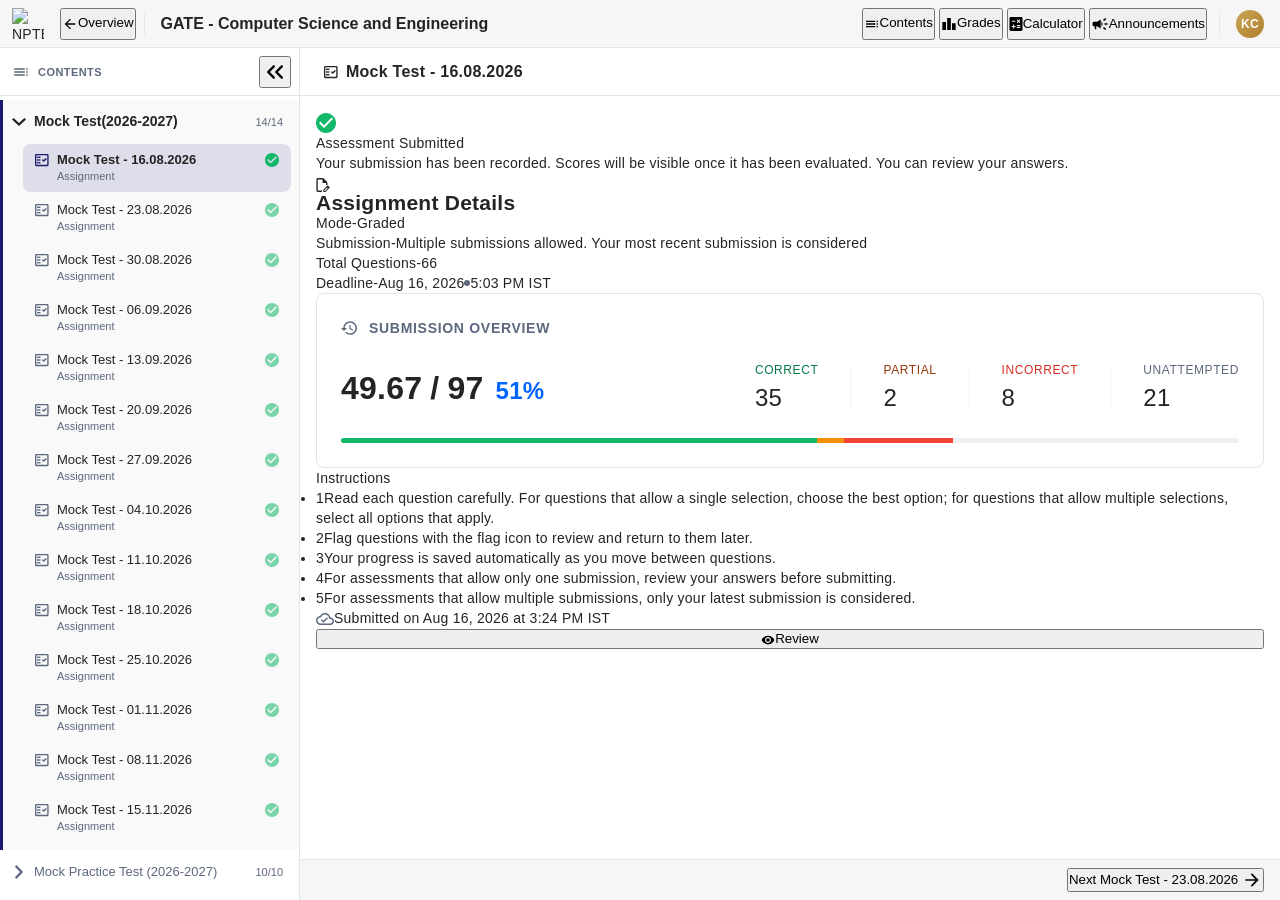
==== index.html @ 28d6fe1f "Initial commit: NPTEL static portal with all mock tests completed" ====
<!DOCTYPE html>

<!-- saved from url=(0058)https://seek.nptel.ac.in/courses/ns_gate_cs/outline?id=389 -->
<html data-beasties-container="" data-theme="dark" lang="en"><head><meta content="text/html; charset=utf-8" http-equiv="Content-Type"/><link crossorigin="" href="https://fonts.gstatic.com/" rel="preconnect"/>
<title>Courses :: NPTEL</title>
<base href="/">
<meta content="width=device-width, initial-scale=1, viewport-fit=cover" name="viewport"/>
<link href="https://seek.nptel.ac.in/favicon.ico" rel="icon" type="image/x-icon"/>
<link href="./Courses __ NPTEL_files/font-awesome.min.css" rel="stylesheet"/>
<script gapi_processed="true" src="./Courses __ NPTEL_files/api.js" type="text/javascript"></script>
<script gapi_processed="true" src="./Courses __ NPTEL_files/platform.js"></script>
<style>@font-face{font-family:'Roboto';font-style:normal;font-weight:300;font-stretch:100%;font-display:swap;src:url(https://fonts.gstatic.com/s/roboto/v51/KFO7CnqEu92Fr1ME7kSn66aGLdTylUAMa3GUBGEe.woff2) format('woff2');unicode-range:U+0460-052F, U+1C80-1C8A, U+20B4, U+2DE0-2DFF, U+A640-A69F, U+FE2E-FE2F;}@font-face{font-family:'Roboto';font-style:normal;font-weight:300;font-stretch:100%;font-display:swap;src:url(https://fonts.gstatic.com/s/roboto/v51/KFO7CnqEu92Fr1ME7kSn66aGLdTylUAMa3iUBGEe.woff2) format('woff2');unicode-range:U+0301, U+0400-045F, U+0490-0491, U+04B0-04B1, U+2116;}@font-face{font-family:'Roboto';font-style:normal;font-weight:300;font-stretch:100%;font-display:swap;src:url(https://fonts.gstatic.com/s/roboto/v51/KFO7CnqEu92Fr1ME7kSn66aGLdTylUAMa3CUBGEe.woff2) format('woff2');unicode-range:U+1F00-1FFF;}@font-face{font-family:'Roboto';font-style:normal;font-weight:300;font-stretch:100%;font-display:swap;src:url(https://fonts.gstatic.com/s/roboto/v51/KFO7CnqEu92Fr1ME7kSn66aGLdTylUAMa3-UBGEe.woff2) format('woff2');unicode-range:U+0370-0377, U+037A-037F, U+0384-038A, U+038C, U+038E-03A1, U+03A3-03FF;}@font-face{font-family:'Roboto';font-style:normal;font-weight:300;font-stretch:100%;font-display:swap;src:url(https://fonts.gstatic.com/s/roboto/v51/KFO7CnqEu92Fr1ME7kSn66aGLdTylUAMawCUBGEe.woff2) format('woff2');unicode-range:U+0302-0303, U+0305, U+0307-0308, U+0310, U+0312, U+0315, U+031A, U+0326-0327, U+032C, U+032F-0330, U+0332-0333, U+0338, U+033A, U+0346, U+034D, U+0391-03A1, U+03A3-03A9, U+03B1-03C9, U+03D1, U+03D5-03D6, U+03F0-03F1, U+03F4-03F5, U+2016-2017, U+2034-2038, U+203C, U+2040, U+2043, U+2047, U+2050, U+2057, U+205F, U+2070-2071, U+2074-209F, U+20D0-20DC, U+20E1, U+20E5-20EF, U+2100-2112, U+2114-2115, U+2117-2121, U+2123-214F, U+2190, U+2192, U+2194-21AE, U+21B0-21E5, U+21F1-21F2, U+21F4-2211, U+2213-2214, U+2216-22FF, U+2308-230B, U+2310, U+2319, U+231C-2321, U+2336-237A, U+237C, U+2395, U+239B-23B7, U+23D0, U+23DC-23E1, U+2474-2475, U+25AF, U+25B3, U+25B7, U+25BD, U+25C1, U+25CA, U+25CC, U+25FB, U+266D-266F, U+27C0-27FF, U+2900-2AFF, U+2B0E-2B11, U+2B30-2B4C, U+2BFE, U+3030, U+FF5B, U+FF5D, U+1D400-1D7FF, U+1EE00-1EEFF;}@font-face{font-family:'Roboto';font-style:normal;font-weight:300;font-stretch:100%;font-display:swap;src:url(https://fonts.gstatic.com/s/roboto/v51/KFO7CnqEu92Fr1ME7kSn66aGLdTylUAMaxKUBGEe.woff2) format('woff2');unicode-range:U+0001-000C, U+000E-001F, U+007F-009F, U+20DD-20E0, U+20E2-20E4, U+2150-218F, U+2190, U+2192, U+2194-2199, U+21AF, U+21E6-21F0, U+21F3, U+2218-2219, U+2299, U+22C4-22C6, U+2300-243F, U+2440-244A, U+2460-24FF, U+25A0-27BF, U+2800-28FF, U+2921-2922, U+2981, U+29BF, U+29EB, U+2B00-2BFF, U+4DC0-4DFF, U+FFF9-FFFB, U+10140-1018E, U+10190-1019C, U+101A0, U+101D0-101FD, U+102E0-102FB, U+10E60-10E7E, U+1D2C0-1D2D3, U+1D2E0-1D37F, U+1F000-1F0FF, U+1F100-1F1AE, U+1F1E6-1F1FF, U+1F30D-1F30F, U+1F315, U+1F31C, U+1F31E, U+1F320-1F32C, U+1F336, U+1F378, U+1F37D, U+1F382, U+1F393-1F39F, U+1F3A7-1F3A8, U+1F3AC-1F3AF, U+1F3C2, U+1F3C4-1F3C6, U+1F3CA-1F3CE, U+1F3D4-1F3E0, U+1F3ED, U+1F3F1-1F3F3, U+1F3F5-1F3F7, U+1F408, U+1F415, U+1F41F, U+1F426, U+1F43F, U+1F441-1F442, U+1F444, U+1F446-1F449, U+1F44C-1F44E, U+1F453, U+1F46A, U+1F47D, U+1F4A3, U+1F4B0, U+1F4B3, U+1F4B9, U+1F4BB, U+1F4BF, U+1F4C8-1F4CB, U+1F4D6, U+1F4DA, U+1F4DF, U+1F4E3-1F4E6, U+1F4EA-1F4ED, U+1F4F7, U+1F4F9-1F4FB, U+1F4FD-1F4FE, U+1F503, U+1F507-1F50B, U+1F50D, U+1F512-1F513, U+1F53E-1F54A, U+1F54F-1F5FA, U+1F610, U+1F650-1F67F, U+1F687, U+1F68D, U+1F691, U+1F694, U+1F698, U+1F6AD, U+1F6B2, U+1F6B9-1F6BA, U+1F6BC, U+1F6C6-1F6CF, U+1F6D3-1F6D7, U+1F6E0-1F6EA, U+1F6F0-1F6F3, U+1F6F7-1F6FC, U+1F700-1F80B, U+1F810-1F847, U+1F850-1F859, U+1F860-1F887, U+1F890-1F8AD, U+1F8B0-1F8BB, U+1F8C0-1F8C1, U+1F8D0-1F8D8, U+1F900-1F90B, U+1F93B, U+1F946, U+1F984, U+1F996, U+1F9E9, U+1FA00-1FA6F, U+1FA70-1FA7C, U+1FA80-1FAC6, U+1FAC8, U+1FACC-1FADD, U+1FADF-1FAEB, U+1FAEF-1FAFA, U+1FB00-1FBFF;}@font-face{font-family:'Roboto';font-style:normal;font-weight:300;font-stretch:100%;font-display:swap;src:url(https://fonts.gstatic.com/s/roboto/v51/KFO7CnqEu92Fr1ME7kSn66aGLdTylUAMa3OUBGEe.woff2) format('woff2');unicode-range:U+0102-0103, U+0110-0111, U+0128-0129, U+0168-0169, U+01A0-01A1, U+01AF-01B0, U+0300-0301, U+0303-0304, U+0308-0309, U+0323, U+0329, U+1EA0-1EF9, U+20AB;}@font-face{font-family:'Roboto';font-style:normal;font-weight:300;font-stretch:100%;font-display:swap;src:url(https://fonts.gstatic.com/s/roboto/v51/KFO7CnqEu92Fr1ME7kSn66aGLdTylUAMa3KUBGEe.woff2) format('woff2');unicode-range:U+0100-02BA, U+02BD-02C5, U+02C7-02CC, U+02CE-02D7, U+02DD-02FF, U+0304, U+0308, U+0329, U+1D00-1DBF, U+1E00-1E9F, U+1EF2-1EFF, U+2020, U+20A0-20AB, U+20AD-20C4, U+2113, U+2C60-2C7F, U+A720-A7FF;}@font-face{font-family:'Roboto';font-style:normal;font-weight:300;font-stretch:100%;font-display:swap;src:url(https://fonts.gstatic.com/s/roboto/v51/KFO7CnqEu92Fr1ME7kSn66aGLdTylUAMa3yUBA.woff2) format('woff2');unicode-range:U+0000-00FF, U+0131, U+0152-0153, U+02BB-02BC, U+02C6, U+02DA, U+02DC, U+0304, U+0308, U+0329, U+2000-206F, U+20AC, U+2122, U+2191, U+2193, U+2212, U+2215, U+FEFF, U+FFFD;}@font-face{font-family:'Roboto';font-style:normal;font-weight:400;font-stretch:100%;font-display:swap;src:url(https://fonts.gstatic.com/s/roboto/v51/KFO7CnqEu92Fr1ME7kSn66aGLdTylUAMa3GUBGEe.woff2) format('woff2');unicode-range:U+0460-052F, U+1C80-1C8A, U+20B4, U+2DE0-2DFF, U+A640-A69F, U+FE2E-FE2F;}@font-face{font-family:'Roboto';font-style:normal;font-weight:400;font-stretch:100%;font-display:swap;src:url(https://fonts.gstatic.com/s/roboto/v51/KFO7CnqEu92Fr1ME7kSn66aGLdTylUAMa3iUBGEe.woff2) format('woff2');unicode-range:U+0301, U+0400-045F, U+0490-0491, U+04B0-04B1, U+2116;}@font-face{font-family:'Roboto';font-style:normal;font-weight:400;font-stretch:100%;font-display:swap;src:url(https://fonts.gstatic.com/s/roboto/v51/KFO7CnqEu92Fr1ME7kSn66aGLdTylUAMa3CUBGEe.woff2) format('woff2');unicode-range:U+1F00-1FFF;}@font-face{font-family:'Roboto';font-style:normal;font-weight:400;font-stretch:100%;font-display:swap;src:url(https://fonts.gstatic.com/s/roboto/v51/KFO7CnqEu92Fr1ME7kSn66aGLdTylUAMa3-UBGEe.woff2) format('woff2');unicode-range:U+0370-0377, U+037A-037F, U+0384-038A, U+038C, U+038E-03A1, U+03A3-03FF;}@font-face{font-family:'Roboto';font-style:normal;font-weight:400;font-stretch:100%;font-display:swap;src:url(https://fonts.gstatic.com/s/roboto/v51/KFO7CnqEu92Fr1ME7kSn66aGLdTylUAMawCUBGEe.woff2) format('woff2');unicode-range:U+0302-0303, U+0305, U+0307-0308, U+0310, U+0312, U+0315, U+031A, U+0326-0327, U+032C, U+032F-0330, U+0332-0333, U+0338, U+033A, U+0346, U+034D, U+0391-03A1, U+03A3-03A9, U+03B1-03C9, U+03D1, U+03D5-03D6, U+03F0-03F1, U+03F4-03F5, U+2016-2017, U+2034-2038, U+203C, U+2040, U+2043, U+2047, U+2050, U+2057, U+205F, U+2070-2071, U+2074-209F, U+20D0-20DC, U+20E1, U+20E5-20EF, U+2100-2112, U+2114-2115, U+2117-2121, U+2123-214F, U+2190, U+2192, U+2194-21AE, U+21B0-21E5, U+21F1-21F2, U+21F4-2211, U+2213-2214, U+2216-22FF, U+2308-230B, U+2310, U+2319, U+231C-2321, U+2336-237A, U+237C, U+2395, U+239B-23B7, U+23D0, U+23DC-23E1, U+2474-2475, U+25AF, U+25B3, U+25B7, U+25BD, U+25C1, U+25CA, U+25CC, U+25FB, U+266D-266F, U+27C0-27FF, U+2900-2AFF, U+2B0E-2B11, U+2B30-2B4C, U+2BFE, U+3030, U+FF5B, U+FF5D, U+1D400-1D7FF, U+1EE00-1EEFF;}@font-face{font-family:'Roboto';font-style:normal;font-weight:400;font-stretch:100%;font-display:swap;src:url(https://fonts.gstatic.com/s/roboto/v51/KFO7CnqEu92Fr1ME7kSn66aGLdTylUAMaxKUBGEe.woff2) format('woff2');unicode-range:U+0001-000C, U+000E-001F, U+007F-009F, U+20DD-20E0, U+20E2-20E4, U+2150-218F, U+2190, U+2192, U+2194-2199, U+21AF, U+21E6-21F0, U+21F3, U+2218-2219, U+2299, U+22C4-22C6, U+2300-243F, U+2440-244A, U+2460-24FF, U+25A0-27BF, U+2800-28FF, U+2921-2922, U+2981, U+29BF, U+29EB, U+2B00-2BFF, U+4DC0-4DFF, U+FFF9-FFFB, U+10140-1018E, U+10190-1019C, U+101A0, U+101D0-101FD, U+102E0-102FB, U+10E60-10E7E, U+1D2C0-1D2D3, U+1D2E0-1D37F, U+1F000-1F0FF, U+1F100-1F1AE, U+1F1E6-1F1FF, U+1F30D-1F30F, U+1F315, U+1F31C, U+1F31E, U+1F320-1F32C, U+1F336, U+1F378, U+1F37D, U+1F382, U+1F393-1F39F, U+1F3A7-1F3A8, U+1F3AC-1F3AF, U+1F3C2, U+1F3C4-1F3C6, U+1F3CA-1F3CE, U+1F3D4-1F3E0, U+1F3ED, U+1F3F1-1F3F3, U+1F3F5-1F3F7, U+1F408, U+1F415, U+1F41F, U+1F426, U+1F43F, U+1F441-1F442, U+1F444, U+1F446-1F449, U+1F44C-1F44E, U+1F453, U+1F46A, U+1F47D, U+1F4A3, U+1F4B0, U+1F4B3, U+1F4B9, U+1F4BB, U+1F4BF, U+1F4C8-1F4CB, U+1F4D6, U+1F4DA, U+1F4DF, U+1F4E3-1F4E6, U+1F4EA-1F4ED, U+1F4F7, U+1F4F9-1F4FB, U+1F4FD-1F4FE, U+1F503, U+1F507-1F50B, U+1F50D, U+1F512-1F513, U+1F53E-1F54A, U+1F54F-1F5FA, U+1F610, U+1F650-1F67F, U+1F687, U+1F68D, U+1F691, U+1F694, U+1F698, U+1F6AD, U+1F6B2, U+1F6B9-1F6BA, U+1F6BC, U+1F6C6-1F6CF, U+1F6D3-1F6D7, U+1F6E0-1F6EA, U+1F6F0-1F6F3, U+1F6F7-1F6FC, U+1F700-1F80B, U+1F810-1F847, U+1F850-1F859, U+1F860-1F887, U+1F890-1F8AD, U+1F8B0-1F8BB, U+1F8C0-1F8C1, U+1F8D0-1F8D8, U+1F900-1F90B, U+1F93B, U+1F946, U+1F984, U+1F996, U+1F9E9, U+1FA00-1FA6F, U+1FA70-1FA7C, U+1FA80-1FAC6, U+1FAC8, U+1FACC-1FADD, U+1FADF-1FAEB, U+1FAEF-1FAFA, U+1FB00-1FBFF;}@font-face{font-family:'Roboto';font-style:normal;font-weight:400;font-stretch:100%;font-display:swap;src:url(https://fonts.gstatic.com/s/roboto/v51/KFO7CnqEu92Fr1ME7kSn66aGLdTylUAMa3OUBGEe.woff2) format('woff2');unicode-range:U+0102-0103, U+0110-0111, U+0128-0129, U+0168-0169, U+01A0-01A1, U+01AF-01B0, U+0300-0301, U+0303-0304, U+0308-0309, U+0323, U+0329, U+1EA0-1EF9, U+20AB;}@font-face{font-family:'Roboto';font-style:normal;font-weight:400;font-stretch:100%;font-display:swap;src:url(https://fonts.gstatic.com/s/roboto/v51/KFO7CnqEu92Fr1ME7kSn66aGLdTylUAMa3KUBGEe.woff2) format('woff2');unicode-range:U+0100-02BA, U+02BD-02C5, U+02C7-02CC, U+02CE-02D7, U+02DD-02FF, U+0304, U+0308, U+0329, U+1D00-1DBF, U+1E00-1E9F, U+1EF2-1EFF, U+2020, U+20A0-20AB, U+20AD-20C4, U+2113, U+2C60-2C7F, U+A720-A7FF;}@font-face{font-family:'Roboto';font-style:normal;font-weight:400;font-stretch:100%;font-display:swap;src:url(https://fonts.gstatic.com/s/roboto/v51/KFO7CnqEu92Fr1ME7kSn66aGLdTylUAMa3yUBA.woff2) format('woff2');unicode-range:U+0000-00FF, U+0131, U+0152-0153, U+02BB-02BC, U+02C6, U+02DA, U+02DC, U+0304, U+0308, U+0329, U+2000-206F, U+20AC, U+2122, U+2191, U+2193, U+2212, U+2215, U+FEFF, U+FFFD;}@font-face{font-family:'Roboto';font-style:normal;font-weight:500;font-stretch:100%;font-display:swap;src:url(https://fonts.gstatic.com/s/roboto/v51/KFO7CnqEu92Fr1ME7kSn66aGLdTylUAMa3GUBGEe.woff2) format('woff2');unicode-range:U+0460-052F, U+1C80-1C8A, U+20B4, U+2DE0-2DFF, U+A640-A69F, U+FE2E-FE2F;}@font-face{font-family:'Roboto';font-style:normal;font-weight:500;font-stretch:100%;font-display:swap;src:url(https://fonts.gstatic.com/s/roboto/v51/KFO7CnqEu92Fr1ME7kSn66aGLdTylUAMa3iUBGEe.woff2) format('woff2');unicode-range:U+0301, U+0400-045F, U+0490-0491, U+04B0-04B1, U+2116;}@font-face{font-family:'Roboto';font-style:normal;font-weight:500;font-stretch:100%;font-display:swap;src:url(https://fonts.gstatic.com/s/roboto/v51/KFO7CnqEu92Fr1ME7kSn66aGLdTylUAMa3CUBGEe.woff2) format('woff2');unicode-range:U+1F00-1FFF;}@font-face{font-family:'Roboto';font-style:normal;font-weight:500;font-stretch:100%;font-display:swap;src:url(https://fonts.gstatic.com/s/roboto/v51/KFO7CnqEu92Fr1ME7kSn66aGLdTylUAMa3-UBGEe.woff2) format('woff2');unicode-range:U+0370-0377, U+037A-037F, U+0384-038A, U+038C, U+038E-03A1, U+03A3-03FF;}@font-face{font-family:'Roboto';font-style:normal;font-weight:500;font-stretch:100%;font-display:swap;src:url(https://fonts.gstatic.com/s/roboto/v51/KFO7CnqEu92Fr1ME7kSn66aGLdTylUAMawCUBGEe.woff2) format('woff2');unicode-range:U+0302-0303, U+0305, U+0307-0308, U+0310, U+0312, U+0315, U+031A, U+0326-0327, U+032C, U+032F-0330, U+0332-0333, U+0338, U+033A, U+0346, U+034D, U+0391-03A1, U+03A3-03A9, U+03B1-03C9, U+03D1, U+03D5-03D6, U+03F0-03F1, U+03F4-03F5, U+2016-2017, U+2034-2038, U+203C, U+2040, U+2043, U+2047, U+2050, U+2057, U+205F, U+2070-2071, U+2074-209F, U+20D0-20DC, U+20E1, U+20E5-20EF, U+2100-2112, U+2114-2115, U+2117-2121, U+2123-214F, U+2190, U+2192, U+2194-21AE, U+21B0-21E5, U+21F1-21F2, U+21F4-2211, U+2213-2214, U+2216-22FF, U+2308-230B, U+2310, U+2319, U+231C-2321, U+2336-237A, U+237C, U+2395, U+239B-23B7, U+23D0, U+23DC-23E1, U+2474-2475, U+25AF, U+25B3, U+25B7, U+25BD, U+25C1, U+25CA, U+25CC, U+25FB, U+266D-266F, U+27C0-27FF, U+2900-2AFF, U+2B0E-2B11, U+2B30-2B4C, U+2BFE, U+3030, U+FF5B, U+FF5D, U+1D400-1D7FF, U+1EE00-1EEFF;}@font-face{font-family:'Roboto';font-style:normal;font-weight:500;font-stretch:100%;font-display:swap;src:url(https://fonts.gstatic.com/s/roboto/v51/KFO7CnqEu92Fr1ME7kSn66aGLdTylUAMaxKUBGEe.woff2) format('woff2');unicode-range:U+0001-000C, U+000E-001F, U+007F-009F, U+20DD-20E0, U+20E2-20E4, U+2150-218F, U+2190, U+2192, U+2194-2199, U+21AF, U+21E6-21F0, U+21F3, U+2218-2219, U+2299, U+22C4-22C6, U+2300-243F, U+2440-244A, U+2460-24FF, U+25A0-27BF, U+2800-28FF, U+2921-2922, U+2981, U+29BF, U+29EB, U+2B00-2BFF, U+4DC0-4DFF, U+FFF9-FFFB, U+10140-1018E, U+10190-1019C, U+101A0, U+101D0-101FD, U+102E0-102FB, U+10E60-10E7E, U+1D2C0-1D2D3, U+1D2E0-1D37F, U+1F000-1F0FF, U+1F100-1F1AE, U+1F1E6-1F1FF, U+1F30D-1F30F, U+1F315, U+1F31C, U+1F31E, U+1F320-1F32C, U+1F336, U+1F378, U+1F37D, U+1F382, U+1F393-1F39F, U+1F3A7-1F3A8, U+1F3AC-1F3AF, U+1F3C2, U+1F3C4-1F3C6, U+1F3CA-1F3CE, U+1F3D4-1F3E0, U+1F3ED, U+1F3F1-1F3F3, U+1F3F5-1F3F7, U+1F408, U+1F415, U+1F41F, U+1F426, U+1F43F, U+1F441-1F442, U+1F444, U+1F446-1F449, U+1F44C-1F44E, U+1F453, U+1F46A, U+1F47D, U+1F4A3, U+1F4B0, U+1F4B3, U+1F4B9, U+1F4BB, U+1F4BF, U+1F4C8-1F4CB, U+1F4D6, U+1F4DA, U+1F4DF, U+1F4E3-1F4E6, U+1F4EA-1F4ED, U+1F4F7, U+1F4F9-1F4FB, U+1F4FD-1F4FE, U+1F503, U+1F507-1F50B, U+1F50D, U+1F512-1F513, U+1F53E-1F54A, U+1F54F-1F5FA, U+1F610, U+1F650-1F67F, U+1F687, U+1F68D, U+1F691, U+1F694, U+1F698, U+1F6AD, U+1F6B2, U+1F6B9-1F6BA, U+1F6BC, U+1F6C6-1F6CF, U+1F6D3-1F6D7, U+1F6E0-1F6EA, U+1F6F0-1F6F3, U+1F6F7-1F6FC, U+1F700-1F80B, U+1F810-1F847, U+1F850-1F859, U+1F860-1F887, U+1F890-1F8AD, U+1F8B0-1F8BB, U+1F8C0-1F8C1, U+1F8D0-1F8D8, U+1F900-1F90B, U+1F93B, U+1F946, U+1F984, U+1F996, U+1F9E9, U+1FA00-1FA6F, U+1FA70-1FA7C, U+1FA80-1FAC6, U+1FAC8, U+1FACC-1FADD, U+1FADF-1FAEB, U+1FAEF-1FAFA, U+1FB00-1FBFF;}@font-face{font-family:'Roboto';font-style:normal;font-weight:500;font-stretch:100%;font-display:swap;src:url(https://fonts.gstatic.com/s/roboto/v51/KFO7CnqEu92Fr1ME7kSn66aGLdTylUAMa3OUBGEe.woff2) format('woff2');unicode-range:U+0102-0103, U+0110-0111, U+0128-0129, U+0168-0169, U+01A0-01A1, U+01AF-01B0, U+0300-0301, U+0303-0304, U+0308-0309, U+0323, U+0329, U+1EA0-1EF9, U+20AB;}@font-face{font-family:'Roboto';font-style:normal;font-weight:500;font-stretch:100%;font-display:swap;src:url(https://fonts.gstatic.com/s/roboto/v51/KFO7CnqEu92Fr1ME7kSn66aGLdTylUAMa3KUBGEe.woff2) format('woff2');unicode-range:U+0100-02BA, U+02BD-02C5, U+02C7-02CC, U+02CE-02D7, U+02DD-02FF, U+0304, U+0308, U+0329, U+1D00-1DBF, U+1E00-1E9F, U+1EF2-1EFF, U+2020, U+20A0-20AB, U+20AD-20C4, U+2113, U+2C60-2C7F, U+A720-A7FF;}@font-face{font-family:'Roboto';font-style:normal;font-weight:500;font-stretch:100%;font-display:swap;src:url(https://fonts.gstatic.com/s/roboto/v51/KFO7CnqEu92Fr1ME7kSn66aGLdTylUAMa3yUBA.woff2) format('woff2');unicode-range:U+0000-00FF, U+0131, U+0152-0153, U+02BB-02BC, U+02C6, U+02DA, U+02DC, U+0304, U+0308, U+0329, U+2000-206F, U+20AC, U+2122, U+2191, U+2193, U+2212, U+2215, U+FEFF, U+FFFD;}@font-face{font-family:'Roboto';font-style:normal;font-weight:600;font-stretch:100%;font-display:swap;src:url(https://fonts.gstatic.com/s/roboto/v51/KFO7CnqEu92Fr1ME7kSn66aGLdTylUAMa3GUBGEe.woff2) format('woff2');unicode-range:U+0460-052F, U+1C80-1C8A, U+20B4, U+2DE0-2DFF, U+A640-A69F, U+FE2E-FE2F;}@font-face{font-family:'Roboto';font-style:normal;font-weight:600;font-stretch:100%;font-display:swap;src:url(https://fonts.gstatic.com/s/roboto/v51/KFO7CnqEu92Fr1ME7kSn66aGLdTylUAMa3iUBGEe.woff2) format('woff2');unicode-range:U+0301, U+0400-045F, U+0490-0491, U+04B0-04B1, U+2116;}@font-face{font-family:'Roboto';font-style:normal;font-weight:600;font-stretch:100%;font-display:swap;src:url(https://fonts.gstatic.com/s/roboto/v51/KFO7CnqEu92Fr1ME7kSn66aGLdTylUAMa3CUBGEe.woff2) format('woff2');unicode-range:U+1F00-1FFF;}@font-face{font-family:'Roboto';font-style:normal;font-weight:600;font-stretch:100%;font-display:swap;src:url(https://fonts.gstatic.com/s/roboto/v51/KFO7CnqEu92Fr1ME7kSn66aGLdTylUAMa3-UBGEe.woff2) format('woff2');unicode-range:U+0370-0377, U+037A-037F, U+0384-038A, U+038C, U+038E-03A1, U+03A3-03FF;}@font-face{font-family:'Roboto';font-style:normal;font-weight:600;font-stretch:100%;font-display:swap;src:url(https://fonts.gstatic.com/s/roboto/v51/KFO7CnqEu92Fr1ME7kSn66aGLdTylUAMawCUBGEe.woff2) format('woff2');unicode-range:U+0302-0303, U+0305, U+0307-0308, U+0310, U+0312, U+0315, U+031A, U+0326-0327, U+032C, U+032F-0330, U+0332-0333, U+0338, U+033A, U+0346, U+034D, U+0391-03A1, U+03A3-03A9, U+03B1-03C9, U+03D1, U+03D5-03D6, U+03F0-03F1, U+03F4-03F5, U+2016-2017, U+2034-2038, U+203C, U+2040, U+2043, U+2047, U+2050, U+2057, U+205F, U+2070-2071, U+2074-209F, U+20D0-20DC, U+20E1, U+20E5-20EF, U+2100-2112, U+2114-2115, U+2117-2121, U+2123-214F, U+2190, U+2192, U+2194-21AE, U+21B0-21E5, U+21F1-21F2, U+21F4-2211, U+2213-2214, U+2216-22FF, U+2308-230B, U+2310, U+2319, U+231C-2321, U+2336-237A, U+237C, U+2395, U+239B-23B7, U+23D0, U+23DC-23E1, U+2474-2475, U+25AF, U+25B3, U+25B7, U+25BD, U+25C1, U+25CA, U+25CC, U+25FB, U+266D-266F, U+27C0-27FF, U+2900-2AFF, U+2B0E-2B11, U+2B30-2B4C, U+2BFE, U+3030, U+FF5B, U+FF5D, U+1D400-1D7FF, U+1EE00-1EEFF;}@font-face{font-family:'Roboto';font-style:normal;font-weight:600;font-stretch:100%;font-display:swap;src:url(https://fonts.gstatic.com/s/roboto/v51/KFO7CnqEu92Fr1ME7kSn66aGLdTylUAMaxKUBGEe.woff2) format('woff2');unicode-range:U+0001-000C, U+000E-001F, U+007F-009F, U+20DD-20E0, U+20E2-20E4, U+2150-218F, U+2190, U+2192, U+2194-2199, U+21AF, U+21E6-21F0, U+21F3, U+2218-2219, U+2299, U+22C4-22C6, U+2300-243F, U+2440-244A, U+2460-24FF, U+25A0-27BF, U+2800-28FF, U+2921-2922, U+2981, U+29BF, U+29EB, U+2B00-2BFF, U+4DC0-4DFF, U+FFF9-FFFB, U+10140-1018E, U+10190-1019C, U+101A0, U+101D0-101FD, U+102E0-102FB, U+10E60-10E7E, U+1D2C0-1D2D3, U+1D2E0-1D37F, U+1F000-1F0FF, U+1F100-1F1AE, U+1F1E6-1F1FF, U+1F30D-1F30F, U+1F315, U+1F31C, U+1F31E, U+1F320-1F32C, U+1F336, U+1F378, U+1F37D, U+1F382, U+1F393-1F39F, U+1F3A7-1F3A8, U+1F3AC-1F3AF, U+1F3C2, U+1F3C4-1F3C6, U+1F3CA-1F3CE, U+1F3D4-1F3E0, U+1F3ED, U+1F3F1-1F3F3, U+1F3F5-1F3F7, U+1F408, U+1F415, U+1F41F, U+1F426, U+1F43F, U+1F441-1F442, U+1F444, U+1F446-1F449, U+1F44C-1F44E, U+1F453, U+1F46A, U+1F47D, U+1F4A3, U+1F4B0, U+1F4B3, U+1F4B9, U+1F4BB, U+1F4BF, U+1F4C8-1F4CB, U+1F4D6, U+1F4DA, U+1F4DF, U+1F4E3-1F4E6, U+1F4EA-1F4ED, U+1F4F7, U+1F4F9-1F4FB, U+1F4FD-1F4FE, U+1F503, U+1F507-1F50B, U+1F50D, U+1F512-1F513, U+1F53E-1F54A, U+1F54F-1F5FA, U+1F610, U+1F650-1F67F, U+1F687, U+1F68D, U+1F691, U+1F694, U+1F698, U+1F6AD, U+1F6B2, U+1F6B9-1F6BA, U+1F6BC, U+1F6C6-1F6CF, U+1F6D3-1F6D7, U+1F6E0-1F6EA, U+1F6F0-1F6F3, U+1F6F7-1F6FC, U+1F700-1F80B, U+1F810-1F847, U+1F850-1F859, U+1F860-1F887, U+1F890-1F8AD, U+1F8B0-1F8BB, U+1F8C0-1F8C1, U+1F8D0-1F8D8, U+1F900-1F90B, U+1F93B, U+1F946, U+1F984, U+1F996, U+1F9E9, U+1FA00-1FA6F, U+1FA70-1FA7C, U+1FA80-1FAC6, U+1FAC8, U+1FACC-1FADD, U+1FADF-1FAEB, U+1FAEF-1FAFA, U+1FB00-1FBFF;}@font-face{font-family:'Roboto';font-style:normal;font-weight:600;font-stretch:100%;font-display:swap;src:url(https://fonts.gstatic.com/s/roboto/v51/KFO7CnqEu92Fr1ME7kSn66aGLdTylUAMa3OUBGEe.woff2) format('woff2');unicode-range:U+0102-0103, U+0110-0111, U+0128-0129, U+0168-0169, U+01A0-01A1, U+01AF-01B0, U+0300-0301, U+0303-0304, U+0308-0309, U+0323, U+0329, U+1EA0-1EF9, U+20AB;}@font-face{font-family:'Roboto';font-style:normal;font-weight:600;font-stretch:100%;font-display:swap;src:url(https://fonts.gstatic.com/s/roboto/v51/KFO7CnqEu92Fr1ME7kSn66aGLdTylUAMa3KUBGEe.woff2) format('woff2');unicode-range:U+0100-02BA, U+02BD-02C5, U+02C7-02CC, U+02CE-02D7, U+02DD-02FF, U+0304, U+0308, U+0329, U+1D00-1DBF, U+1E00-1E9F, U+1EF2-1EFF, U+2020, U+20A0-20AB, U+20AD-20C4, U+2113, U+2C60-2C7F, U+A720-A7FF;}@font-face{font-family:'Roboto';font-style:normal;font-weight:600;font-stretch:100%;font-display:swap;src:url(https://fonts.gstatic.com/s/roboto/v51/KFO7CnqEu92Fr1ME7kSn66aGLdTylUAMa3yUBA.woff2) format('woff2');unicode-range:U+0000-00FF, U+0131, U+0152-0153, U+02BB-02BC, U+02C6, U+02DA, U+02DC, U+0304, U+0308, U+0329, U+2000-206F, U+20AC, U+2122, U+2191, U+2193, U+2212, U+2215, U+FEFF, U+FFFD;}@font-face{font-family:'Roboto';font-style:normal;font-weight:700;font-stretch:100%;font-display:swap;src:url(https://fonts.gstatic.com/s/roboto/v51/KFO7CnqEu92Fr1ME7kSn66aGLdTylUAMa3GUBGEe.woff2) format('woff2');unicode-range:U+0460-052F, U+1C80-1C8A, U+20B4, U+2DE0-2DFF, U+A640-A69F, U+FE2E-FE2F;}@font-face{font-family:'Roboto';font-style:normal;font-weight:700;font-stretch:100%;font-display:swap;src:url(https://fonts.gstatic.com/s/roboto/v51/KFO7CnqEu92Fr1ME7kSn66aGLdTylUAMa3iUBGEe.woff2) format('woff2');unicode-range:U+0301, U+0400-045F, U+0490-0491, U+04B0-04B1, U+2116;}@font-face{font-family:'Roboto';font-style:normal;font-weight:700;font-stretch:100%;font-display:swap;src:url(https://fonts.gstatic.com/s/roboto/v51/KFO7CnqEu92Fr1ME7kSn66aGLdTylUAMa3CUBGEe.woff2) format('woff2');unicode-range:U+1F00-1FFF;}@font-face{font-family:'Roboto';font-style:normal;font-weight:700;font-stretch:100%;font-display:swap;src:url(https://fonts.gstatic.com/s/roboto/v51/KFO7CnqEu92Fr1ME7kSn66aGLdTylUAMa3-UBGEe.woff2) format('woff2');unicode-range:U+0370-0377, U+037A-037F, U+0384-038A, U+038C, U+038E-03A1, U+03A3-03FF;}@font-face{font-family:'Roboto';font-style:normal;font-weight:700;font-stretch:100%;font-display:swap;src:url(https://fonts.gstatic.com/s/roboto/v51/KFO7CnqEu92Fr1ME7kSn66aGLdTylUAMawCUBGEe.woff2) format('woff2');unicode-range:U+0302-0303, U+0305, U+0307-0308, U+0310, U+0312, U+0315, U+031A, U+0326-0327, U+032C, U+032F-0330, U+0332-0333, U+0338, U+033A, U+0346, U+034D, U+0391-03A1, U+03A3-03A9, U+03B1-03C9, U+03D1, U+03D5-03D6, U+03F0-03F1, U+03F4-03F5, U+2016-2017, U+2034-2038, U+203C, U+2040, U+2043, U+2047, U+2050, U+2057, U+205F, U+2070-2071, U+2074-209F, U+20D0-20DC, U+20E1, U+20E5-20EF, U+2100-2112, U+2114-2115, U+2117-2121, U+2123-214F, U+2190, U+2192, U+2194-21AE, U+21B0-21E5, U+21F1-21F2, U+21F4-2211, U+2213-2214, U+2216-22FF, U+2308-230B, U+2310, U+2319, U+231C-2321, U+2336-237A, U+237C, U+2395, U+239B-23B7, U+23D0, U+23DC-23E1, U+2474-2475, U+25AF, U+25B3, U+25B7, U+25BD, U+25C1, U+25CA, U+25CC, U+25FB, U+266D-266F, U+27C0-27FF, U+2900-2AFF, U+2B0E-2B11, U+2B30-2B4C, U+2BFE, U+3030, U+FF5B, U+FF5D, U+1D400-1D7FF, U+1EE00-1EEFF;}@font-face{font-family:'Roboto';font-style:normal;font-weight:700;font-stretch:100%;font-display:swap;src:url(https://fonts.gstatic.com/s/roboto/v51/KFO7CnqEu92Fr1ME7kSn66aGLdTylUAMaxKUBGEe.woff2) format('woff2');unicode-range:U+0001-000C, U+000E-001F, U+007F-009F, U+20DD-20E0, U+20E2-20E4, U+2150-218F, U+2190, U+2192, U+2194-2199, U+21AF, U+21E6-21F0, U+21F3, U+2218-2219, U+2299, U+22C4-22C6, U+2300-243F, U+2440-244A, U+2460-24FF, U+25A0-27BF, U+2800-28FF, U+2921-2922, U+2981, U+29BF, U+29EB, U+2B00-2BFF, U+4DC0-4DFF, U+FFF9-FFFB, U+10140-1018E, U+10190-1019C, U+101A0, U+101D0-101FD, U+102E0-102FB, U+10E60-10E7E, U+1D2C0-1D2D3, U+1D2E0-1D37F, U+1F000-1F0FF, U+1F100-1F1AE, U+1F1E6-1F1FF, U+1F30D-1F30F, U+1F315, U+1F31C, U+1F31E, U+1F320-1F32C, U+1F336, U+1F378, U+1F37D, U+1F382, U+1F393-1F39F, U+1F3A7-1F3A8, U+1F3AC-1F3AF, U+1F3C2, U+1F3C4-1F3C6, U+1F3CA-1F3CE, U+1F3D4-1F3E0, U+1F3ED, U+1F3F1-1F3F3, U+1F3F5-1F3F7, U+1F408, U+1F415, U+1F41F, U+1F426, U+1F43F, U+1F441-1F442, U+1F444, U+1F446-1F449, U+1F44C-1F44E, U+1F453, U+1F46A, U+1F47D, U+1F4A3, U+1F4B0, U+1F4B3, U+1F4B9, U+1F4BB, U+1F4BF, U+1F4C8-1F4CB, U+1F4D6, U+1F4DA, U+1F4DF, U+1F4E3-1F4E6, U+1F4EA-1F4ED, U+1F4F7, U+1F4F9-1F4FB, U+1F4FD-1F4FE, U+1F503, U+1F507-1F50B, U+1F50D, U+1F512-1F513, U+1F53E-1F54A, U+1F54F-1F5FA, U+1F610, U+1F650-1F67F, U+1F687, U+1F68D, U+1F691, U+1F694, U+1F698, U+1F6AD, U+1F6B2, U+1F6B9-1F6BA, U+1F6BC, U+1F6C6-1F6CF, U+1F6D3-1F6D7, U+1F6E0-1F6EA, U+1F6F0-1F6F3, U+1F6F7-1F6FC, U+1F700-1F80B, U+1F810-1F847, U+1F850-1F859, U+1F860-1F887, U+1F890-1F8AD, U+1F8B0-1F8BB, U+1F8C0-1F8C1, U+1F8D0-1F8D8, U+1F900-1F90B, U+1F93B, U+1F946, U+1F984, U+1F996, U+1F9E9, U+1FA00-1FA6F, U+1FA70-1FA7C, U+1FA80-1FAC6, U+1FAC8, U+1FACC-1FADD, U+1FADF-1FAEB, U+1FAEF-1FAFA, U+1FB00-1FBFF;}@font-face{font-family:'Roboto';font-style:normal;font-weight:700;font-stretch:100%;font-display:swap;src:url(https://fonts.gstatic.com/s/roboto/v51/KFO7CnqEu92Fr1ME7kSn66aGLdTylUAMa3OUBGEe.woff2) format('woff2');unicode-range:U+0102-0103, U+0110-0111, U+0128-0129, U+0168-0169, U+01A0-01A1, U+01AF-01B0, U+0300-0301, U+0303-0304, U+0308-0309, U+0323, U+0329, U+1EA0-1EF9, U+20AB;}@font-face{font-family:'Roboto';font-style:normal;font-weight:700;font-stretch:100%;font-display:swap;src:url(https://fonts.gstatic.com/s/roboto/v51/KFO7CnqEu92Fr1ME7kSn66aGLdTylUAMa3KUBGEe.woff2) format('woff2');unicode-range:U+0100-02BA, U+02BD-02C5, U+02C7-02CC, U+02CE-02D7, U+02DD-02FF, U+0304, U+0308, U+0329, U+1D00-1DBF, U+1E00-1E9F, U+1EF2-1EFF, U+2020, U+20A0-20AB, U+20AD-20C4, U+2113, U+2C60-2C7F, U+A720-A7FF;}@font-face{font-family:'Roboto';font-style:normal;font-weight:700;font-stretch:100%;font-display:swap;src:url(https://fonts.gstatic.com/s/roboto/v51/KFO7CnqEu92Fr1ME7kSn66aGLdTylUAMa3yUBA.woff2) format('woff2');unicode-range:U+0000-00FF, U+0131, U+0152-0153, U+02BB-02BC, U+02C6, U+02DA, U+02DC, U+0304, U+0308, U+0329, U+2000-206F, U+20AC, U+2122, U+2191, U+2193, U+2212, U+2215, U+FEFF, U+FFFD;}@font-face{font-family:'Roboto';font-style:normal;font-weight:800;font-stretch:100%;font-display:swap;src:url(https://fonts.gstatic.com/s/roboto/v51/KFO7CnqEu92Fr1ME7kSn66aGLdTylUAMa3GUBGEe.woff2) format('woff2');unicode-range:U+0460-052F, U+1C80-1C8A, U+20B4, U+2DE0-2DFF, U+A640-A69F, U+FE2E-FE2F;}@font-face{font-family:'Roboto';font-style:normal;font-weight:800;font-stretch:100%;font-display:swap;src:url(https://fonts.gstatic.com/s/roboto/v51/KFO7CnqEu92Fr1ME7kSn66aGLdTylUAMa3iUBGEe.woff2) format('woff2');unicode-range:U+0301, U+0400-045F, U+0490-0491, U+04B0-04B1, U+2116;}@font-face{font-family:'Roboto';font-style:normal;font-weight:800;font-stretch:100%;font-display:swap;src:url(https://fonts.gstatic.com/s/roboto/v51/KFO7CnqEu92Fr1ME7kSn66aGLdTylUAMa3CUBGEe.woff2) format('woff2');unicode-range:U+1F00-1FFF;}@font-face{font-family:'Roboto';font-style:normal;font-weight:800;font-stretch:100%;font-display:swap;src:url(https://fonts.gstatic.com/s/roboto/v51/KFO7CnqEu92Fr1ME7kSn66aGLdTylUAMa3-UBGEe.woff2) format('woff2');unicode-range:U+0370-0377, U+037A-037F, U+0384-038A, U+038C, U+038E-03A1, U+03A3-03FF;}@font-face{font-family:'Roboto';font-style:normal;font-weight:800;font-stretch:100%;font-display:swap;src:url(https://fonts.gstatic.com/s/roboto/v51/KFO7CnqEu92Fr1ME7kSn66aGLdTylUAMawCUBGEe.woff2) format('woff2');unicode-range:U+0302-0303, U+0305, U+0307-0308, U+0310, U+0312, U+0315, U+031A, U+0326-0327, U+032C, U+032F-0330, U+0332-0333, U+0338, U+033A, U+0346, U+034D, U+0391-03A1, U+03A3-03A9, U+03B1-03C9, U+03D1, U+03D5-03D6, U+03F0-03F1, U+03F4-03F5, U+2016-2017, U+2034-2038, U+203C, U+2040, U+2043, U+2047, U+2050, U+2057, U+205F, U+2070-2071, U+2074-209F, U+20D0-20DC, U+20E1, U+20E5-20EF, U+2100-2112, U+2114-2115, U+2117-2121, U+2123-214F, U+2190, U+2192, U+2194-21AE, U+21B0-21E5, U+21F1-21F2, U+21F4-2211, U+2213-2214, U+2216-22FF, U+2308-230B, U+2310, U+2319, U+231C-2321, U+2336-237A, U+237C, U+2395, U+239B-23B7, U+23D0, U+23DC-23E1, U+2474-2475, U+25AF, U+25B3, U+25B7, U+25BD, U+25C1, U+25CA, U+25CC, U+25FB, U+266D-266F, U+27C0-27FF, U+2900-2AFF, U+2B0E-2B11, U+2B30-2B4C, U+2BFE, U+3030, U+FF5B, U+FF5D, U+1D400-1D7FF, U+1EE00-1EEFF;}@font-face{font-family:'Roboto';font-style:normal;font-weight:800;font-stretch:100%;font-display:swap;src:url(https://fonts.gstatic.com/s/roboto/v51/KFO7CnqEu92Fr1ME7kSn66aGLdTylUAMaxKUBGEe.woff2) format('woff2');unicode-range:U+0001-000C, U+000E-001F, U+007F-009F, U+20DD-20E0, U+20E2-20E4, U+2150-218F, U+2190, U+2192, U+2194-2199, U+21AF, U+21E6-21F0, U+21F3, U+2218-2219, U+2299, U+22C4-22C6, U+2300-243F, U+2440-244A, U+2460-24FF, U+25A0-27BF, U+2800-28FF, U+2921-2922, U+2981, U+29BF, U+29EB, U+2B00-2BFF, U+4DC0-4DFF, U+FFF9-FFFB, U+10140-1018E, U+10190-1019C, U+101A0, U+101D0-101FD, U+102E0-102FB, U+10E60-10E7E, U+1D2C0-1D2D3, U+1D2E0-1D37F, U+1F000-1F0FF, U+1F100-1F1AE, U+1F1E6-1F1FF, U+1F30D-1F30F, U+1F315, U+1F31C, U+1F31E, U+1F320-1F32C, U+1F336, U+1F378, U+1F37D, U+1F382, U+1F393-1F39F, U+1F3A7-1F3A8, U+1F3AC-1F3AF, U+1F3C2, U+1F3C4-1F3C6, U+1F3CA-1F3CE, U+1F3D4-1F3E0, U+1F3ED, U+1F3F1-1F3F3, U+1F3F5-1F3F7, U+1F408, U+1F415, U+1F41F, U+1F426, U+1F43F, U+1F441-1F442, U+1F444, U+1F446-1F449, U+1F44C-1F44E, U+1F453, U+1F46A, U+1F47D, U+1F4A3, U+1F4B0, U+1F4B3, U+1F4B9, U+1F4BB, U+1F4BF, U+1F4C8-1F4CB, U+1F4D6, U+1F4DA, U+1F4DF, U+1F4E3-1F4E6, U+1F4EA-1F4ED, U+1F4F7, U+1F4F9-1F4FB, U+1F4FD-1F4FE, U+1F503, U+1F507-1F50B, U+1F50D, U+1F512-1F513, U+1F53E-1F54A, U+1F54F-1F5FA, U+1F610, U+1F650-1F67F, U+1F687, U+1F68D, U+1F691, U+1F694, U+1F698, U+1F6AD, U+1F6B2, U+1F6B9-1F6BA, U+1F6BC, U+1F6C6-1F6CF, U+1F6D3-1F6D7, U+1F6E0-1F6EA, U+1F6F0-1F6F3, U+1F6F7-1F6FC, U+1F700-1F80B, U+1F810-1F847, U+1F850-1F859, U+1F860-1F887, U+1F890-1F8AD, U+1F8B0-1F8BB, U+1F8C0-1F8C1, U+1F8D0-1F8D8, U+1F900-1F90B, U+1F93B, U+1F946, U+1F984, U+1F996, U+1F9E9, U+1FA00-1FA6F, U+1FA70-1FA7C, U+1FA80-1FAC6, U+1FAC8, U+1FACC-1FADD, U+1FADF-1FAEB, U+1FAEF-1FAFA, U+1FB00-1FBFF;}@font-face{font-family:'Roboto';font-style:normal;font-weight:800;font-stretch:100%;font-display:swap;src:url(https://fonts.gstatic.com/s/roboto/v51/KFO7CnqEu92Fr1ME7kSn66aGLdTylUAMa3OUBGEe.woff2) format('woff2');unicode-range:U+0102-0103, U+0110-0111, U+0128-0129, U+0168-0169, U+01A0-01A1, U+01AF-01B0, U+0300-0301, U+0303-0304, U+0308-0309, U+0323, U+0329, U+1EA0-1EF9, U+20AB;}@font-face{font-family:'Roboto';font-style:normal;font-weight:800;font-stretch:100%;font-display:swap;src:url(https://fonts.gstatic.com/s/roboto/v51/KFO7CnqEu92Fr1ME7kSn66aGLdTylUAMa3KUBGEe.woff2) format('woff2');unicode-range:U+0100-02BA, U+02BD-02C5, U+02C7-02CC, U+02CE-02D7, U+02DD-02FF, U+0304, U+0308, U+0329, U+1D00-1DBF, U+1E00-1E9F, U+1EF2-1EFF, U+2020, U+20A0-20AB, U+20AD-20C4, U+2113, U+2C60-2C7F, U+A720-A7FF;}@font-face{font-family:'Roboto';font-style:normal;font-weight:800;font-stretch:100%;font-display:swap;src:url(https://fonts.gstatic.com/s/roboto/v51/KFO7CnqEu92Fr1ME7kSn66aGLdTylUAMa3yUBA.woff2) format('woff2');unicode-range:U+0000-00FF, U+0131, U+0152-0153, U+02BB-02BC, U+02C6, U+02DA, U+02DC, U+0304, U+0308, U+0329, U+2000-206F, U+20AC, U+2122, U+2191, U+2193, U+2212, U+2215, U+FEFF, U+FFFD;}</style>
<style>@font-face{font-family:'Material Icons';font-style:normal;font-weight:400;src:url(https://fonts.gstatic.com/s/materialicons/v145/flUhRq6tzZclQEJ-Vdg-IuiaDsNc.woff2) format('woff2');}.material-icons{font-family:'Material Icons';font-weight:normal;font-style:normal;font-size:24px;line-height:1;letter-spacing:normal;text-transform:none;display:inline-block;white-space:nowrap;word-wrap:normal;direction:ltr;-webkit-font-feature-settings:'liga';-webkit-font-smoothing:antialiased;}</style>
<link data-beasties-skip="" href="./Courses __ NPTEL_files/questions.css" rel="stylesheet"/>
<style>html{--mat-sys-on-surface:initial}html{--mat-app-background-color:#fafafa;--mat-app-text-color:rgba(0, 0, 0, .87);--mat-app-elevation-shadow-level-0:0px 0px 0px 0px rgba(0, 0, 0, .2), 0px 0px 0px 0px rgba(0, 0, 0, .14), 0px 0px 0px 0px rgba(0, 0, 0, .12);--mat-app-elevation-shadow-level-1:0px 2px 1px -1px rgba(0, 0, 0, .2), 0px 1px 1px 0px rgba(0, 0, 0, .14), 0px 1px 3px 0px rgba(0, 0, 0, .12);--mat-app-elevation-shadow-level-2:0px 3px 1px -2px rgba(0, 0, 0, .2), 0px 2px 2px 0px rgba(0, 0, 0, .14), 0px 1px 5px 0px rgba(0, 0, 0, .12);--mat-app-elevation-shadow-level-3:0px 3px 3px -2px rgba(0, 0, 0, .2), 0px 3px 4px 0px rgba(0, 0, 0, .14), 0px 1px 8px 0px rgba(0, 0, 0, .12);--mat-app-elevation-shadow-level-4:0px 2px 4px -1px rgba(0, 0, 0, .2), 0px 4px 5px 0px rgba(0, 0, 0, .14), 0px 1px 10px 0px rgba(0, 0, 0, .12);--mat-app-elevation-shadow-level-5:0px 3px 5px -1px rgba(0, 0, 0, .2), 0px 5px 8px 0px rgba(0, 0, 0, .14), 0px 1px 14px 0px rgba(0, 0, 0, .12);--mat-app-elevation-shadow-level-6:0px 3px 5px -1px rgba(0, 0, 0, .2), 0px 6px 10px 0px rgba(0, 0, 0, .14), 0px 1px 18px 0px rgba(0, 0, 0, .12);--mat-app-elevation-shadow-level-7:0px 4px 5px -2px rgba(0, 0, 0, .2), 0px 7px 10px 1px rgba(0, 0, 0, .14), 0px 2px 16px 1px rgba(0, 0, 0, .12);--mat-app-elevation-shadow-level-8:0px 5px 5px -3px rgba(0, 0, 0, .2), 0px 8px 10px 1px rgba(0, 0, 0, .14), 0px 3px 14px 2px rgba(0, 0, 0, .12);--mat-app-elevation-shadow-level-9:0px 5px 6px -3px rgba(0, 0, 0, .2), 0px 9px 12px 1px rgba(0, 0, 0, .14), 0px 3px 16px 2px rgba(0, 0, 0, .12);--mat-app-elevation-shadow-level-10:0px 6px 6px -3px rgba(0, 0, 0, .2), 0px 10px 14px 1px rgba(0, 0, 0, .14), 0px 4px 18px 3px rgba(0, 0, 0, .12);--mat-app-elevation-shadow-level-11:0px 6px 7px -4px rgba(0, 0, 0, .2), 0px 11px 15px 1px rgba(0, 0, 0, .14), 0px 4px 20px 3px rgba(0, 0, 0, .12);--mat-app-elevation-shadow-level-12:0px 7px 8px -4px rgba(0, 0, 0, .2), 0px 12px 17px 2px rgba(0, 0, 0, .14), 0px 5px 22px 4px rgba(0, 0, 0, .12);--mat-app-elevation-shadow-level-13:0px 7px 8px -4px rgba(0, 0, 0, .2), 0px 13px 19px 2px rgba(0, 0, 0, .14), 0px 5px 24px 4px rgba(0, 0, 0, .12);--mat-app-elevation-shadow-level-14:0px 7px 9px -4px rgba(0, 0, 0, .2), 0px 14px 21px 2px rgba(0, 0, 0, .14), 0px 5px 26px 4px rgba(0, 0, 0, .12);--mat-app-elevation-shadow-level-15:0px 8px 9px -5px rgba(0, 0, 0, .2), 0px 15px 22px 2px rgba(0, 0, 0, .14), 0px 6px 28px 5px rgba(0, 0, 0, .12);--mat-app-elevation-shadow-level-16:0px 8px 10px -5px rgba(0, 0, 0, .2), 0px 16px 24px 2px rgba(0, 0, 0, .14), 0px 6px 30px 5px rgba(0, 0, 0, .12);--mat-app-elevation-shadow-level-17:0px 8px 11px -5px rgba(0, 0, 0, .2), 0px 17px 26px 2px rgba(0, 0, 0, .14), 0px 6px 32px 5px rgba(0, 0, 0, .12);--mat-app-elevation-shadow-level-18:0px 9px 11px -5px rgba(0, 0, 0, .2), 0px 18px 28px 2px rgba(0, 0, 0, .14), 0px 7px 34px 6px rgba(0, 0, 0, .12);--mat-app-elevation-shadow-level-19:0px 9px 12px -6px rgba(0, 0, 0, .2), 0px 19px 29px 2px rgba(0, 0, 0, .14), 0px 7px 36px 6px rgba(0, 0, 0, .12);--mat-app-elevation-shadow-level-20:0px 10px 13px -6px rgba(0, 0, 0, .2), 0px 20px 31px 3px rgba(0, 0, 0, .14), 0px 8px 38px 7px rgba(0, 0, 0, .12);--mat-app-elevation-shadow-level-21:0px 10px 13px -6px rgba(0, 0, 0, .2), 0px 21px 33px 3px rgba(0, 0, 0, .14), 0px 8px 40px 7px rgba(0, 0, 0, .12);--mat-app-elevation-shadow-level-22:0px 10px 14px -6px rgba(0, 0, 0, .2), 0px 22px 35px 3px rgba(0, 0, 0, .14), 0px 8px 42px 7px rgba(0, 0, 0, .12);--mat-app-elevation-shadow-level-23:0px 11px 14px -7px rgba(0, 0, 0, .2), 0px 23px 36px 3px rgba(0, 0, 0, .14), 0px 9px 44px 8px rgba(0, 0, 0, .12);--mat-app-elevation-shadow-level-24:0px 11px 15px -7px rgba(0, 0, 0, .2), 0px 24px 38px 3px rgba(0, 0, 0, .14), 0px 9px 46px 8px rgba(0, 0, 0, .12)}html{--mat-ripple-color:color-mix(in srgb, rgba(0, 0, 0, .87) 12%, transparent)}html{--mat-option-selected-state-label-text-color:#3f51b5;--mat-option-label-text-color:rgba(0, 0, 0, .87);--mat-option-hover-state-layer-color:color-mix(in srgb, rgba(0, 0, 0, .87) 4%, transparent);--mat-option-focus-state-layer-color:color-mix(in srgb, rgba(0, 0, 0, .87) 12%, transparent);--mat-option-selected-state-layer-color:color-mix(in srgb, rgba(0, 0, 0, .87) 12%, transparent)}html{--mat-optgroup-label-text-color:rgba(0, 0, 0, .87)}html{--mat-pseudo-checkbox-full-selected-icon-color:#ff4081;--mat-pseudo-checkbox-full-selected-checkmark-color:#fafafa;--mat-pseudo-checkbox-full-unselected-icon-color:rgba(0, 0, 0, .54);--mat-pseudo-checkbox-full-disabled-selected-checkmark-color:#fafafa;--mat-pseudo-checkbox-full-disabled-unselected-icon-color:color-mix(in srgb, rgba(0, 0, 0, .87) 38%, transparent);--mat-pseudo-checkbox-full-disabled-selected-icon-color:color-mix(in srgb, rgba(0, 0, 0, .87) 38%, transparent);--mat-pseudo-checkbox-minimal-selected-checkmark-color:#ff4081;--mat-pseudo-checkbox-minimal-disabled-selected-checkmark-color:color-mix(in srgb, rgba(0, 0, 0, .87) 38%, transparent)}html{--mat-option-label-text-font:Roboto, sans-serif;--mat-option-label-text-line-height:24px;--mat-option-label-text-size:16px;--mat-option-label-text-tracking:.03125em;--mat-option-label-text-weight:400}html{--mat-optgroup-label-text-font:Roboto, sans-serif;--mat-optgroup-label-text-line-height:24px;--mat-optgroup-label-text-size:16px;--mat-optgroup-label-text-tracking:.03125em;--mat-optgroup-label-text-weight:400}html{--mat-card-elevated-container-shape:4px;--mat-card-outlined-container-shape:4px;--mat-card-filled-container-shape:4px;--mat-card-outlined-outline-width:1px}html{--mat-card-elevated-container-color:white;--mat-card-elevated-container-elevation:0px 2px 1px -1px rgba(0, 0, 0, .2), 0px 1px 1px 0px rgba(0, 0, 0, .14), 0px 1px 3px 0px rgba(0, 0, 0, .12);--mat-card-outlined-container-color:white;--mat-card-outlined-container-elevation:0px 0px 0px 0px rgba(0, 0, 0, .2), 0px 0px 0px 0px rgba(0, 0, 0, .14), 0px 0px 0px 0px rgba(0, 0, 0, .12);--mat-card-outlined-outline-color:rgba(0, 0, 0, .12);--mat-card-subtitle-text-color:rgba(0, 0, 0, .54);--mat-card-filled-container-color:white;--mat-card-filled-container-elevation:0px 0px 0px 0px rgba(0, 0, 0, .2), 0px 0px 0px 0px rgba(0, 0, 0, .14), 0px 0px 0px 0px rgba(0, 0, 0, .12)}html{--mat-card-title-text-font:Roboto, sans-serif;--mat-card-title-text-line-height:32px;--mat-card-title-text-size:20px;--mat-card-title-text-tracking:.0125em;--mat-card-title-text-weight:500;--mat-card-subtitle-text-font:Roboto, sans-serif;--mat-card-subtitle-text-line-height:22px;--mat-card-subtitle-text-size:14px;--mat-card-subtitle-text-tracking:.0071428571em;--mat-card-subtitle-text-weight:500}html{--mat-progress-bar-active-indicator-height:4px;--mat-progress-bar-track-height:4px;--mat-progress-bar-track-shape:0}html{--mat-tooltip-container-shape:4px;--mat-tooltip-supporting-text-line-height:16px}html{--mat-tooltip-container-color:#424242;--mat-tooltip-supporting-text-color:white}html{--mat-tooltip-supporting-text-font:Roboto, sans-serif;--mat-tooltip-supporting-text-size:12px;--mat-tooltip-supporting-text-weight:400;--mat-tooltip-supporting-text-tracking:.0333333333em}html{--mat-form-field-filled-active-indicator-height:1px;--mat-form-field-filled-focus-active-indicator-height:2px;--mat-form-field-filled-container-shape:4px;--mat-form-field-outlined-outline-width:1px;--mat-form-field-outlined-focus-outline-width:2px;--mat-form-field-outlined-container-shape:4px}html{--mat-form-field-focus-select-arrow-color:color-mix(in srgb, #3f51b5 87%, transparent);--mat-form-field-filled-caret-color:#3f51b5;--mat-form-field-filled-focus-active-indicator-color:#3f51b5;--mat-form-field-filled-focus-label-text-color:color-mix(in srgb, #3f51b5 87%, transparent);--mat-form-field-outlined-caret-color:#3f51b5;--mat-form-field-outlined-focus-outline-color:#3f51b5;--mat-form-field-outlined-focus-label-text-color:color-mix(in srgb, #3f51b5 87%, transparent);--mat-form-field-disabled-input-text-placeholder-color:color-mix(in srgb, rgba(0, 0, 0, .87) 38%, transparent);--mat-form-field-state-layer-color:rgba(0, 0, 0, .87);--mat-form-field-error-text-color:#f44336;--mat-form-field-select-option-text-color:inherit;--mat-form-field-select-disabled-option-text-color:GrayText;--mat-form-field-leading-icon-color:unset;--mat-form-field-disabled-leading-icon-color:unset;--mat-form-field-trailing-icon-color:unset;--mat-form-field-disabled-trailing-icon-color:unset;--mat-form-field-error-focus-trailing-icon-color:unset;--mat-form-field-error-hover-trailing-icon-color:unset;--mat-form-field-error-trailing-icon-color:unset;--mat-form-field-enabled-select-arrow-color:rgba(0, 0, 0, .54);--mat-form-field-disabled-select-arrow-color:color-mix(in srgb, rgba(0, 0, 0, .87) 38%, transparent);--mat-form-field-hover-state-layer-opacity:.04;--mat-form-field-focus-state-layer-opacity:.12;--mat-form-field-filled-container-color:#f6f6f6;--mat-form-field-filled-disabled-container-color:color-mix(in srgb, rgba(0, 0, 0, .87) 4%, transparent);--mat-form-field-filled-label-text-color:rgba(0, 0, 0, .54);--mat-form-field-filled-hover-label-text-color:rgba(0, 0, 0, .54);--mat-form-field-filled-disabled-label-text-color:color-mix(in srgb, rgba(0, 0, 0, .87) 38%, transparent);--mat-form-field-filled-input-text-color:rgba(0, 0, 0, .87);--mat-form-field-filled-disabled-input-text-color:color-mix(in srgb, rgba(0, 0, 0, .87) 38%, transparent);--mat-form-field-filled-input-text-placeholder-color:rgba(0, 0, 0, .54);--mat-form-field-filled-error-hover-label-text-color:#f44336;--mat-form-field-filled-error-focus-label-text-color:#f44336;--mat-form-field-filled-error-label-text-color:#f44336;--mat-form-field-filled-error-caret-color:#f44336;--mat-form-field-filled-active-indicator-color:rgba(0, 0, 0, .54);--mat-form-field-filled-disabled-active-indicator-color:color-mix(in srgb, rgba(0, 0, 0, .87) 12%, transparent);--mat-form-field-filled-hover-active-indicator-color:rgba(0, 0, 0, .87);--mat-form-field-filled-error-active-indicator-color:#f44336;--mat-form-field-filled-error-focus-active-indicator-color:#f44336;--mat-form-field-filled-error-hover-active-indicator-color:#f44336;--mat-form-field-outlined-label-text-color:rgba(0, 0, 0, .54);--mat-form-field-outlined-hover-label-text-color:rgba(0, 0, 0, .87);--mat-form-field-outlined-disabled-label-text-color:color-mix(in srgb, rgba(0, 0, 0, .87) 38%, transparent);--mat-form-field-outlined-input-text-color:rgba(0, 0, 0, .87);--mat-form-field-outlined-disabled-input-text-color:color-mix(in srgb, rgba(0, 0, 0, .87) 38%, transparent);--mat-form-field-outlined-input-text-placeholder-color:rgba(0, 0, 0, .54);--mat-form-field-outlined-error-caret-color:#f44336;--mat-form-field-outlined-error-focus-label-text-color:#f44336;--mat-form-field-outlined-error-label-text-color:#f44336;--mat-form-field-outlined-error-hover-label-text-color:#f44336;--mat-form-field-outlined-outline-color:rgba(0, 0, 0, .38);--mat-form-field-outlined-disabled-outline-color:color-mix(in srgb, rgba(0, 0, 0, .87) 12%, transparent);--mat-form-field-outlined-hover-outline-color:rgba(0, 0, 0, .87);--mat-form-field-outlined-error-focus-outline-color:#f44336;--mat-form-field-outlined-error-hover-outline-color:#f44336;--mat-form-field-outlined-error-outline-color:#f44336}html{--mat-form-field-container-height:56px;--mat-form-field-filled-label-display:block;--mat-form-field-container-vertical-padding:16px;--mat-form-field-filled-with-label-container-padding-top:24px;--mat-form-field-filled-with-label-container-padding-bottom:8px}html{--mat-form-field-container-text-font:Roboto, sans-serif;--mat-form-field-container-text-line-height:24px;--mat-form-field-container-text-size:16px;--mat-form-field-container-text-tracking:.03125em;--mat-form-field-container-text-weight:400;--mat-form-field-outlined-label-text-populated-size:16px;--mat-form-field-subscript-text-font:Roboto, sans-serif;--mat-form-field-subscript-text-line-height:20px;--mat-form-field-subscript-text-size:12px;--mat-form-field-subscript-text-tracking:.0333333333em;--mat-form-field-subscript-text-weight:400;--mat-form-field-filled-label-text-font:Roboto, sans-serif;--mat-form-field-filled-label-text-size:16px;--mat-form-field-filled-label-text-tracking:.03125em;--mat-form-field-filled-label-text-weight:400;--mat-form-field-outlined-label-text-font:Roboto, sans-serif;--mat-form-field-outlined-label-text-size:16px;--mat-form-field-outlined-label-text-tracking:.03125em;--mat-form-field-outlined-label-text-weight:400}html{--mat-select-container-elevation-shadow:0px 5px 5px -3px rgba(0, 0, 0, .2), 0px 8px 10px 1px rgba(0, 0, 0, .14), 0px 3px 14px 2px rgba(0, 0, 0, .12)}html{--mat-select-panel-background-color:white;--mat-select-enabled-trigger-text-color:rgba(0, 0, 0, .87);--mat-select-disabled-trigger-text-color:color-mix(in srgb, rgba(0, 0, 0, .87) 38%, transparent);--mat-select-placeholder-text-color:rgba(0, 0, 0, .54);--mat-select-enabled-arrow-color:rgba(0, 0, 0, .54);--mat-select-disabled-arrow-color:color-mix(in srgb, rgba(0, 0, 0, .87) 38%, transparent);--mat-select-focused-arrow-color:#3f51b5;--mat-select-invalid-arrow-color:#f44336}html{--mat-select-arrow-transform:translateY(-8px)}html{--mat-select-trigger-text-font:Roboto, sans-serif;--mat-select-trigger-text-line-height:24px;--mat-select-trigger-text-size:16px;--mat-select-trigger-text-tracking:.03125em;--mat-select-trigger-text-weight:400}html{--mat-autocomplete-container-shape:4px;--mat-autocomplete-container-elevation-shadow:0px 5px 5px -3px rgba(0, 0, 0, .2), 0px 8px 10px 1px rgba(0, 0, 0, .14), 0px 3px 14px 2px rgba(0, 0, 0, .12)}html{--mat-autocomplete-background-color:white}html{--mat-dialog-container-shape:4px;--mat-dialog-container-elevation-shadow:0px 11px 15px -7px rgba(0, 0, 0, .2), 0px 24px 38px 3px rgba(0, 0, 0, .14), 0px 9px 46px 8px rgba(0, 0, 0, .12);--mat-dialog-container-max-width:80vw;--mat-dialog-container-small-max-width:80vw;--mat-dialog-container-min-width:0;--mat-dialog-actions-alignment:start;--mat-dialog-actions-padding:8px;--mat-dialog-content-padding:20px 24px;--mat-dialog-with-actions-content-padding:20px 24px;--mat-dialog-headline-padding:0 24px 9px}html{--mat-dialog-container-color:white;--mat-dialog-subhead-color:rgba(0, 0, 0, .87);--mat-dialog-supporting-text-color:rgba(0, 0, 0, .54)}html{--mat-dialog-subhead-font:Roboto, sans-serif;--mat-dialog-subhead-line-height:32px;--mat-dialog-subhead-size:20px;--mat-dialog-subhead-weight:500;--mat-dialog-subhead-tracking:.0125em;--mat-dialog-supporting-text-font:Roboto, sans-serif;--mat-dialog-supporting-text-line-height:24px;--mat-dialog-supporting-text-size:16px;--mat-dialog-supporting-text-weight:400;--mat-dialog-supporting-text-tracking:.03125em}html{--mat-slide-toggle-disabled-handle-opacity:.38;--mat-slide-toggle-disabled-selected-handle-opacity:.38;--mat-slide-toggle-disabled-selected-icon-opacity:.38;--mat-slide-toggle-disabled-track-opacity:.12;--mat-slide-toggle-disabled-unselected-handle-opacity:.38;--mat-slide-toggle-disabled-unselected-icon-opacity:.38;--mat-slide-toggle-disabled-unselected-track-outline-width:1px;--mat-slide-toggle-handle-height:20px;--mat-slide-toggle-handle-shape:10px;--mat-slide-toggle-handle-width:20px;--mat-slide-toggle-hidden-track-opacity:1;--mat-slide-toggle-hidden-track-transition:transform 75ms 0ms cubic-bezier(.4, 0, .6, 1);--mat-slide-toggle-pressed-handle-size:20px;--mat-slide-toggle-selected-focus-state-layer-opacity:.12;--mat-slide-toggle-selected-handle-horizontal-margin:0;--mat-slide-toggle-selected-handle-size:20px;--mat-slide-toggle-selected-hover-state-layer-opacity:.04;--mat-slide-toggle-selected-icon-size:18px;--mat-slide-toggle-selected-pressed-handle-horizontal-margin:0;--mat-slide-toggle-selected-pressed-state-layer-opacity:.12;--mat-slide-toggle-selected-track-outline-width:1px;--mat-slide-toggle-selected-with-icon-handle-horizontal-margin:0;--mat-slide-toggle-track-height:14px;--mat-slide-toggle-track-outline-width:1px;--mat-slide-toggle-track-shape:7px;--mat-slide-toggle-track-width:36px;--mat-slide-toggle-unselected-focus-state-layer-opacity:.12;--mat-slide-toggle-unselected-handle-horizontal-margin:0;--mat-slide-toggle-unselected-handle-size:20px;--mat-slide-toggle-unselected-hover-state-layer-opacity:.12;--mat-slide-toggle-unselected-icon-size:18px;--mat-slide-toggle-unselected-pressed-handle-horizontal-margin:0;--mat-slide-toggle-unselected-pressed-state-layer-opacity:.1;--mat-slide-toggle-unselected-with-icon-handle-horizontal-margin:0;--mat-slide-toggle-visible-track-opacity:1;--mat-slide-toggle-visible-track-transition:transform 75ms 0ms cubic-bezier(0, 0, .2, 1);--mat-slide-toggle-with-icon-handle-size:20px;--mat-slide-toggle-touch-target-size:48px}html{--mat-slide-toggle-selected-icon-color:white;--mat-slide-toggle-disabled-selected-icon-color:white;--mat-slide-toggle-selected-focus-state-layer-color:#3f51b5;--mat-slide-toggle-selected-handle-color:#3f51b5;--mat-slide-toggle-selected-hover-state-layer-color:#3f51b5;--mat-slide-toggle-selected-pressed-state-layer-color:#3f51b5;--mat-slide-toggle-selected-focus-handle-color:#3f51b5;--mat-slide-toggle-selected-hover-handle-color:#3f51b5;--mat-slide-toggle-selected-pressed-handle-color:#3f51b5;--mat-slide-toggle-selected-focus-track-color:#7986cb;--mat-slide-toggle-selected-hover-track-color:#7986cb;--mat-slide-toggle-selected-pressed-track-color:#7986cb;--mat-slide-toggle-selected-track-color:#7986cb;--mat-slide-toggle-disabled-unselected-track-outline-color:transparent;--mat-slide-toggle-selected-track-outline-color:transparent;--mat-slide-toggle-track-outline-color:transparent;--mat-slide-toggle-disabled-label-text-color:color-mix(in srgb, rgba(0, 0, 0, .87) 38%, transparent);--mat-slide-toggle-disabled-handle-elevation-shadow:0px 0px 0px 0px rgba(0, 0, 0, .2), 0px 0px 0px 0px rgba(0, 0, 0, .14), 0px 0px 0px 0px rgba(0, 0, 0, .12);--mat-slide-toggle-disabled-selected-handle-color:rgba(0, 0, 0, .87);--mat-slide-toggle-disabled-selected-track-color:rgba(0, 0, 0, .87);--mat-slide-toggle-disabled-unselected-handle-color:rgba(0, 0, 0, .87);--mat-slide-toggle-disabled-unselected-icon-color:#f6f6f6;--mat-slide-toggle-disabled-unselected-track-color:rgba(0, 0, 0, .87);--mat-slide-toggle-handle-elevation-shadow:0px 2px 1px -1px rgba(0, 0, 0, .2), 0px 1px 1px 0px rgba(0, 0, 0, .14), 0px 1px 3px 0px rgba(0, 0, 0, .12);--mat-slide-toggle-handle-surface-color:white;--mat-slide-toggle-label-text-color:rgba(0, 0, 0, .87);--mat-slide-toggle-unselected-hover-handle-color:#424242;--mat-slide-toggle-unselected-focus-handle-color:#424242;--mat-slide-toggle-unselected-focus-state-layer-color:rgba(0, 0, 0, .87);--mat-slide-toggle-unselected-focus-track-color:rgba(0, 0, 0, .12);--mat-slide-toggle-unselected-icon-color:#f6f6f6;--mat-slide-toggle-unselected-handle-color:rgba(0, 0, 0, .54);--mat-slide-toggle-unselected-hover-state-layer-color:rgba(0, 0, 0, .87);--mat-slide-toggle-unselected-hover-track-color:rgba(0, 0, 0, .12);--mat-slide-toggle-unselected-pressed-handle-color:#424242;--mat-slide-toggle-unselected-pressed-track-color:rgba(0, 0, 0, .12);--mat-slide-toggle-unselected-pressed-state-layer-color:rgba(0, 0, 0, .87);--mat-slide-toggle-unselected-track-color:rgba(0, 0, 0, .12)}html{--mat-slide-toggle-state-layer-size:40px;--mat-slide-toggle-touch-target-display:block}html{--mat-slide-toggle-label-text-font:Roboto, sans-serif;--mat-slide-toggle-label-text-line-height:20px;--mat-slide-toggle-label-text-size:14px;--mat-slide-toggle-label-text-tracking:.0178571429em;--mat-slide-toggle-label-text-weight:400}html{--mat-radio-disabled-selected-icon-opacity:.38;--mat-radio-disabled-unselected-icon-opacity:.38;--mat-radio-state-layer-size:40px;--mat-radio-touch-target-size:48px}html{--mat-radio-state-layer-size:40px;--mat-radio-touch-target-display:block}html{--mat-radio-label-text-font:Roboto, sans-serif;--mat-radio-label-text-line-height:20px;--mat-radio-label-text-size:14px;--mat-radio-label-text-tracking:.0178571429em;--mat-radio-label-text-weight:400}html{--mat-slider-active-track-height:6px;--mat-slider-active-track-shape:9999px;--mat-slider-handle-height:20px;--mat-slider-handle-shape:50%;--mat-slider-handle-width:20px;--mat-slider-inactive-track-height:4px;--mat-slider-inactive-track-shape:9999px;--mat-slider-value-indicator-border-radius:4px;--mat-slider-value-indicator-caret-display:block;--mat-slider-value-indicator-container-transform:translateX(-50%);--mat-slider-value-indicator-height:32px;--mat-slider-value-indicator-padding:0 12px;--mat-slider-value-indicator-text-transform:none;--mat-slider-value-indicator-width:auto;--mat-slider-with-overlap-handle-outline-width:1px;--mat-slider-with-tick-marks-active-container-opacity:.6;--mat-slider-with-tick-marks-container-shape:50%;--mat-slider-with-tick-marks-container-size:2px;--mat-slider-with-tick-marks-inactive-container-opacity:.6;--mat-slider-value-indicator-transform-origin:bottom}html{--mat-slider-active-track-color:#3f51b5;--mat-slider-focus-handle-color:#3f51b5;--mat-slider-handle-color:#3f51b5;--mat-slider-hover-handle-color:#3f51b5;--mat-slider-focus-state-layer-color:color-mix(in srgb, #3f51b5 12%, transparent);--mat-slider-hover-state-layer-color:color-mix(in srgb, #3f51b5 4%, transparent);--mat-slider-inactive-track-color:#3f51b5;--mat-slider-ripple-color:#3f51b5;--mat-slider-with-tick-marks-active-container-color:white;--mat-slider-with-tick-marks-inactive-container-color:#3f51b5;--mat-slider-handle-elevation:0px 2px 1px -1px rgba(0, 0, 0, .2), 0px 1px 1px 0px rgba(0, 0, 0, .14), 0px 1px 3px 0px rgba(0, 0, 0, .12);--mat-slider-disabled-active-track-color:rgba(0, 0, 0, .87);--mat-slider-disabled-handle-color:rgba(0, 0, 0, .87);--mat-slider-disabled-inactive-track-color:rgba(0, 0, 0, .87);--mat-slider-label-container-color:#424242;--mat-slider-label-label-text-color:white;--mat-slider-value-indicator-opacity:1;--mat-slider-with-overlap-handle-outline-color:rgba(0, 0, 0, .87);--mat-slider-with-tick-marks-disabled-container-color:rgba(0, 0, 0, .87)}html{--mat-slider-label-label-text-font:Roboto, sans-serif;--mat-slider-label-label-text-size:14px;--mat-slider-label-label-text-line-height:22px;--mat-slider-label-label-text-tracking:.0071428571em;--mat-slider-label-label-text-weight:500}html{--mat-menu-container-shape:4px;--mat-menu-divider-bottom-spacing:0;--mat-menu-divider-top-spacing:0;--mat-menu-item-spacing:16px;--mat-menu-item-icon-size:24px;--mat-menu-item-leading-spacing:16px;--mat-menu-item-trailing-spacing:16px;--mat-menu-item-with-icon-leading-spacing:16px;--mat-menu-item-with-icon-trailing-spacing:16px;--mat-menu-container-elevation-shadow:0px 5px 5px -3px rgba(0, 0, 0, .2), 0px 8px 10px 1px rgba(0, 0, 0, .14), 0px 3px 14px 2px rgba(0, 0, 0, .12)}html{--mat-menu-item-label-text-color:rgba(0, 0, 0, .87);--mat-menu-item-icon-color:rgba(0, 0, 0, .87);--mat-menu-item-hover-state-layer-color:color-mix(in srgb, rgba(0, 0, 0, .87) 4%, transparent);--mat-menu-item-focus-state-layer-color:color-mix(in srgb, rgba(0, 0, 0, .87) 12%, transparent);--mat-menu-container-color:white;--mat-menu-divider-color:rgba(0, 0, 0, .12)}html{--mat-menu-item-label-text-font:Roboto, sans-serif;--mat-menu-item-label-text-size:16px;--mat-menu-item-label-text-tracking:.03125em;--mat-menu-item-label-text-line-height:24px;--mat-menu-item-label-text-weight:400}html{--mat-list-active-indicator-shape:4px;--mat-list-list-item-container-shape:0;--mat-list-list-item-leading-avatar-shape:50%;--mat-list-list-item-leading-icon-size:24px;--mat-list-list-item-leading-avatar-size:40px;--mat-list-list-item-trailing-icon-size:24px;--mat-list-list-item-disabled-state-layer-opacity:0;--mat-list-list-item-disabled-label-text-opacity:.38;--mat-list-list-item-disabled-leading-icon-opacity:.38;--mat-list-list-item-disabled-trailing-icon-opacity:.38}html{--mat-list-active-indicator-color:transparent;--mat-list-list-item-container-color:transparent;--mat-list-list-item-selected-container-color:transparent;--mat-list-list-item-leading-avatar-color:transparent;--mat-list-list-item-disabled-state-layer-color:transparent;--mat-list-list-item-label-text-color:rgba(0, 0, 0, .87);--mat-list-list-item-supporting-text-color:rgba(0, 0, 0, .54);--mat-list-list-item-leading-icon-color:rgba(0, 0, 0, .54);--mat-list-list-item-trailing-supporting-text-color:rgba(0, 0, 0, .54);--mat-list-list-item-trailing-icon-color:rgba(0, 0, 0, .54);--mat-list-list-item-selected-trailing-icon-color:rgba(0, 0, 0, .54);--mat-list-list-item-disabled-label-text-color:rgba(0, 0, 0, .87);--mat-list-list-item-disabled-leading-icon-color:rgba(0, 0, 0, .87);--mat-list-list-item-disabled-trailing-icon-color:rgba(0, 0, 0, .87);--mat-list-list-item-hover-label-text-color:rgba(0, 0, 0, .87);--mat-list-list-item-hover-leading-icon-color:rgba(0, 0, 0, .54);--mat-list-list-item-hover-state-layer-color:rgba(0, 0, 0, .87);--mat-list-list-item-hover-state-layer-opacity:.04;--mat-list-list-item-hover-trailing-icon-color:rgba(0, 0, 0, .54);--mat-list-list-item-focus-label-text-color:rgba(0, 0, 0, .87);--mat-list-list-item-focus-state-layer-color:rgba(0, 0, 0, .87);--mat-list-list-item-focus-state-layer-opacity:.12}html{--mat-list-list-item-leading-icon-start-space:16px;--mat-list-list-item-leading-icon-end-space:32px;--mat-list-list-item-one-line-container-height:48px;--mat-list-list-item-two-line-container-height:64px;--mat-list-list-item-three-line-container-height:88px}html{--mat-list-list-item-label-text-font:Roboto, sans-serif;--mat-list-list-item-label-text-line-height:24px;--mat-list-list-item-label-text-size:16px;--mat-list-list-item-label-text-tracking:.03125em;--mat-list-list-item-label-text-weight:400;--mat-list-list-item-supporting-text-font:Roboto, sans-serif;--mat-list-list-item-supporting-text-line-height:20px;--mat-list-list-item-supporting-text-size:14px;--mat-list-list-item-supporting-text-tracking:.0178571429em;--mat-list-list-item-supporting-text-weight:400;--mat-list-list-item-trailing-supporting-text-font:Roboto, sans-serif;--mat-list-list-item-trailing-supporting-text-line-height:20px;--mat-list-list-item-trailing-supporting-text-size:12px;--mat-list-list-item-trailing-supporting-text-tracking:.0333333333em;--mat-list-list-item-trailing-supporting-text-weight:400}html{--mat-paginator-page-size-select-width:84px;--mat-paginator-page-size-select-touch-target-height:48px}html{--mat-paginator-container-text-color:rgba(0, 0, 0, .87);--mat-paginator-container-background-color:white;--mat-paginator-enabled-icon-color:rgba(0, 0, 0, .54);--mat-paginator-disabled-icon-color:color-mix(in srgb, rgba(0, 0, 0, .87) 38%, transparent)}html{--mat-paginator-container-size:56px;--mat-paginator-form-field-container-height:40px;--mat-paginator-form-field-container-vertical-padding:8px;--mat-paginator-touch-target-display:block}html{--mat-paginator-container-text-font:Roboto, sans-serif;--mat-paginator-container-text-line-height:20px;--mat-paginator-container-text-size:12px;--mat-paginator-container-text-tracking:.0333333333em;--mat-paginator-container-text-weight:400;--mat-paginator-select-trigger-text-size:12px}html{--mat-tab-container-height:48px;--mat-tab-divider-color:transparent;--mat-tab-divider-height:0;--mat-tab-active-indicator-height:2px;--mat-tab-active-indicator-shape:0}html{--mat-checkbox-disabled-selected-checkmark-color:white;--mat-checkbox-selected-focus-state-layer-opacity:.12;--mat-checkbox-selected-hover-state-layer-opacity:.04;--mat-checkbox-selected-pressed-state-layer-opacity:.12;--mat-checkbox-unselected-focus-state-layer-opacity:.12;--mat-checkbox-unselected-hover-state-layer-opacity:.04;--mat-checkbox-unselected-pressed-state-layer-opacity:.12;--mat-checkbox-touch-target-size:48px}html{--mat-checkbox-disabled-label-color:color-mix(in srgb, rgba(0, 0, 0, .87) 38%, transparent);--mat-checkbox-label-text-color:rgba(0, 0, 0, .87);--mat-checkbox-disabled-selected-icon-color:color-mix(in srgb, rgba(0, 0, 0, .87) 38%, transparent);--mat-checkbox-disabled-unselected-icon-color:color-mix(in srgb, rgba(0, 0, 0, .87) 38%, transparent);--mat-checkbox-selected-checkmark-color:white;--mat-checkbox-selected-focus-icon-color:#ff4081;--mat-checkbox-selected-hover-icon-color:#ff4081;--mat-checkbox-selected-icon-color:#ff4081;--mat-checkbox-selected-pressed-icon-color:#ff4081;--mat-checkbox-unselected-focus-icon-color:rgba(0, 0, 0, .87);--mat-checkbox-unselected-hover-icon-color:rgba(0, 0, 0, .87);--mat-checkbox-unselected-icon-color:rgba(0, 0, 0, .54);--mat-checkbox-selected-focus-state-layer-color:#ff4081;--mat-checkbox-selected-hover-state-layer-color:#ff4081;--mat-checkbox-selected-pressed-state-layer-color:#ff4081;--mat-checkbox-unselected-focus-state-layer-color:rgba(0, 0, 0, .87);--mat-checkbox-unselected-hover-state-layer-color:rgba(0, 0, 0, .87);--mat-checkbox-unselected-pressed-state-layer-color:rgba(0, 0, 0, .87)}html{--mat-checkbox-touch-target-display:block;--mat-checkbox-state-layer-size:40px}html{--mat-checkbox-label-text-font:Roboto, sans-serif;--mat-checkbox-label-text-line-height:20px;--mat-checkbox-label-text-size:14px;--mat-checkbox-label-text-tracking:.0178571429em;--mat-checkbox-label-text-weight:400}html{--mat-button-filled-container-shape:4px;--mat-button-filled-horizontal-padding:16px;--mat-button-filled-icon-offset:-4px;--mat-button-filled-icon-spacing:8px;--mat-button-filled-touch-target-size:48px;--mat-button-outlined-container-shape:4px;--mat-button-outlined-horizontal-padding:15px;--mat-button-outlined-icon-offset:-4px;--mat-button-outlined-icon-spacing:8px;--mat-button-outlined-keep-touch-target:false;--mat-button-outlined-outline-width:1px;--mat-button-outlined-touch-target-size:48px;--mat-button-protected-container-elevation-shadow:0px 3px 1px -2px rgba(0, 0, 0, .2), 0px 2px 2px 0px rgba(0, 0, 0, .14), 0px 1px 5px 0px rgba(0, 0, 0, .12);--mat-button-protected-container-shape:4px;--mat-button-protected-disabled-container-elevation-shadow:0px 0px 0px 0px rgba(0, 0, 0, .2), 0px 0px 0px 0px rgba(0, 0, 0, .14), 0px 0px 0px 0px rgba(0, 0, 0, .12);--mat-button-protected-focus-container-elevation-shadow:0px 2px 4px -1px rgba(0, 0, 0, .2), 0px 4px 5px 0px rgba(0, 0, 0, .14), 0px 1px 10px 0px rgba(0, 0, 0, .12);--mat-button-protected-horizontal-padding:16px;--mat-button-protected-hover-container-elevation-shadow:0px 2px 4px -1px rgba(0, 0, 0, .2), 0px 4px 5px 0px rgba(0, 0, 0, .14), 0px 1px 10px 0px rgba(0, 0, 0, .12);--mat-button-protected-icon-offset:-4px;--mat-button-protected-icon-spacing:8px;--mat-button-protected-pressed-container-elevation-shadow:0px 5px 5px -3px rgba(0, 0, 0, .2), 0px 8px 10px 1px rgba(0, 0, 0, .14), 0px 3px 14px 2px rgba(0, 0, 0, .12);--mat-button-protected-touch-target-size:48px;--mat-button-text-container-shape:4px;--mat-button-text-horizontal-padding:8px;--mat-button-text-icon-offset:0;--mat-button-text-icon-spacing:8px;--mat-button-text-with-icon-horizontal-padding:8px;--mat-button-text-touch-target-size:48px;--mat-button-tonal-container-shape:4px;--mat-button-tonal-horizontal-padding:16px;--mat-button-tonal-icon-offset:-4px;--mat-button-tonal-icon-spacing:8px;--mat-button-tonal-touch-target-size:48px}html{--mat-button-filled-container-color:white;--mat-button-filled-disabled-container-color:color-mix(in srgb, rgba(0, 0, 0, .87) 12%, transparent);--mat-button-filled-disabled-label-text-color:color-mix(in srgb, rgba(0, 0, 0, .87) 38%, transparent);--mat-button-filled-disabled-state-layer-color:rgba(0, 0, 0, .54);--mat-button-filled-focus-state-layer-opacity:.12;--mat-button-filled-hover-state-layer-opacity:.04;--mat-button-filled-label-text-color:rgba(0, 0, 0, .87);--mat-button-filled-pressed-state-layer-opacity:.12;--mat-button-filled-ripple-color:color-mix(in srgb, rgba(0, 0, 0, .87) 12%, transparent);--mat-button-filled-state-layer-color:rgba(0, 0, 0, .87);--mat-button-outlined-disabled-label-text-color:color-mix(in srgb, rgba(0, 0, 0, .87) 38%, transparent);--mat-button-outlined-disabled-outline-color:rgba(0, 0, 0, .12);--mat-button-outlined-disabled-state-layer-color:rgba(0, 0, 0, .54);--mat-button-outlined-focus-state-layer-opacity:.12;--mat-button-outlined-hover-state-layer-opacity:.04;--mat-button-outlined-label-text-color:rgba(0, 0, 0, .87);--mat-button-outlined-outline-color:rgba(0, 0, 0, .12);--mat-button-outlined-pressed-state-layer-opacity:.12;--mat-button-outlined-ripple-color:color-mix(in srgb, rgba(0, 0, 0, .87) 12%, transparent);--mat-button-outlined-state-layer-color:rgba(0, 0, 0, .87);--mat-button-protected-container-color:white;--mat-button-protected-disabled-container-color:color-mix(in srgb, rgba(0, 0, 0, .87) 12%, transparent);--mat-button-protected-disabled-label-text-color:color-mix(in srgb, rgba(0, 0, 0, .87) 38%, transparent);--mat-button-protected-disabled-state-layer-color:rgba(0, 0, 0, .54);--mat-button-protected-focus-state-layer-opacity:.12;--mat-button-protected-hover-state-layer-opacity:.04;--mat-button-protected-label-text-color:rgba(0, 0, 0, .87);--mat-button-protected-pressed-state-layer-opacity:.12;--mat-button-protected-ripple-color:color-mix(in srgb, rgba(0, 0, 0, .87) 12%, transparent);--mat-button-protected-state-layer-color:rgba(0, 0, 0, .87);--mat-button-text-disabled-label-text-color:color-mix(in srgb, rgba(0, 0, 0, .87) 38%, transparent);--mat-button-text-disabled-state-layer-color:rgba(0, 0, 0, .54);--mat-button-text-focus-state-layer-opacity:.12;--mat-button-text-hover-state-layer-opacity:.04;--mat-button-text-label-text-color:rgba(0, 0, 0, .87);--mat-button-text-pressed-state-layer-opacity:.12;--mat-button-text-ripple-color:color-mix(in srgb, rgba(0, 0, 0, .87) 12%, transparent);--mat-button-text-state-layer-color:rgba(0, 0, 0, .87);--mat-button-tonal-container-color:white;--mat-button-tonal-disabled-container-color:color-mix(in srgb, rgba(0, 0, 0, .87) 12%, transparent);--mat-button-tonal-disabled-label-text-color:color-mix(in srgb, rgba(0, 0, 0, .87) 38%, transparent);--mat-button-tonal-disabled-state-layer-color:rgba(0, 0, 0, .54);--mat-button-tonal-focus-state-layer-opacity:.12;--mat-button-tonal-hover-state-layer-opacity:.04;--mat-button-tonal-label-text-color:rgba(0, 0, 0, .87);--mat-button-tonal-pressed-state-layer-opacity:.12;--mat-button-tonal-ripple-color:color-mix(in srgb, rgba(0, 0, 0, .87) 12%, transparent);--mat-button-tonal-state-layer-color:rgba(0, 0, 0, .87)}html{--mat-button-filled-container-height:36px;--mat-button-filled-touch-target-display:block;--mat-button-outlined-container-height:36px;--mat-button-outlined-touch-target-display:block;--mat-button-protected-container-height:36px;--mat-button-protected-touch-target-display:block;--mat-button-text-container-height:36px;--mat-button-text-touch-target-display:block;--mat-button-tonal-container-height:36px;--mat-button-tonal-touch-target-display:block}html{--mat-button-filled-label-text-font:Roboto, sans-serif;--mat-button-filled-label-text-size:14px;--mat-button-filled-label-text-tracking:.0892857143em;--mat-button-filled-label-text-transform:none;--mat-button-filled-label-text-weight:500;--mat-button-outlined-label-text-font:Roboto, sans-serif;--mat-button-outlined-label-text-size:14px;--mat-button-outlined-label-text-tracking:.0892857143em;--mat-button-outlined-label-text-transform:none;--mat-button-outlined-label-text-weight:500;--mat-button-protected-label-text-font:Roboto, sans-serif;--mat-button-protected-label-text-size:14px;--mat-button-protected-label-text-tracking:.0892857143em;--mat-button-protected-label-text-transform:none;--mat-button-protected-label-text-weight:500;--mat-button-text-label-text-font:Roboto, sans-serif;--mat-button-text-label-text-size:14px;--mat-button-text-label-text-tracking:.0892857143em;--mat-button-text-label-text-transform:none;--mat-button-text-label-text-weight:500;--mat-button-tonal-label-text-font:Roboto, sans-serif;--mat-button-tonal-label-text-size:14px;--mat-button-tonal-label-text-tracking:.0892857143em;--mat-button-tonal-label-text-transform:none;--mat-button-tonal-label-text-weight:500}html{--mat-icon-button-icon-size:24px;--mat-icon-button-container-shape:50%;--mat-icon-button-touch-target-size:48px}html{--mat-icon-button-disabled-icon-color:color-mix(in srgb, rgba(0, 0, 0, .87) 38%, transparent);--mat-icon-button-disabled-state-layer-color:rgba(0, 0, 0, .54);--mat-icon-button-focus-state-layer-opacity:.12;--mat-icon-button-hover-state-layer-opacity:.04;--mat-icon-button-icon-color:inherit;--mat-icon-button-pressed-state-layer-opacity:.12;--mat-icon-button-ripple-color:color-mix(in srgb, rgba(0, 0, 0, .87) 12%, transparent);--mat-icon-button-state-layer-color:rgba(0, 0, 0, .87)}html{--mat-icon-button-touch-target-display:block}html{--mat-fab-container-shape:50%;--mat-fab-touch-target-size:48px;--mat-fab-extended-container-height:48px;--mat-fab-extended-container-shape:24px;--mat-fab-small-container-shape:50%;--mat-fab-small-touch-target-size:48px}html{--mat-fab-container-color:white;--mat-fab-container-elevation-shadow:0px 3px 5px -1px rgba(0, 0, 0, .2), 0px 6px 10px 0px rgba(0, 0, 0, .14), 0px 1px 18px 0px rgba(0, 0, 0, .12);--mat-fab-extended-container-elevation-shadow:0px 3px 5px -1px rgba(0, 0, 0, .2), 0px 6px 10px 0px rgba(0, 0, 0, .14), 0px 1px 18px 0px rgba(0, 0, 0, .12);--mat-fab-extended-focus-container-elevation-shadow:0px 5px 5px -3px rgba(0, 0, 0, .2), 0px 8px 10px 1px rgba(0, 0, 0, .14), 0px 3px 14px 2px rgba(0, 0, 0, .12);--mat-fab-extended-hover-container-elevation-shadow:0px 5px 5px -3px rgba(0, 0, 0, .2), 0px 8px 10px 1px rgba(0, 0, 0, .14), 0px 3px 14px 2px rgba(0, 0, 0, .12);--mat-fab-extended-pressed-container-elevation-shadow:0px 7px 8px -4px rgba(0, 0, 0, .2), 0px 12px 17px 2px rgba(0, 0, 0, .14), 0px 5px 22px 4px rgba(0, 0, 0, .12);--mat-fab-focus-container-elevation-shadow:0px 5px 5px -3px rgba(0, 0, 0, .2), 0px 8px 10px 1px rgba(0, 0, 0, .14), 0px 3px 14px 2px rgba(0, 0, 0, .12);--mat-fab-hover-container-elevation-shadow:0px 5px 5px -3px rgba(0, 0, 0, .2), 0px 8px 10px 1px rgba(0, 0, 0, .14), 0px 3px 14px 2px rgba(0, 0, 0, .12);--mat-fab-pressed-container-elevation-shadow:0px 7px 8px -4px rgba(0, 0, 0, .2), 0px 12px 17px 2px rgba(0, 0, 0, .14), 0px 5px 22px 4px rgba(0, 0, 0, .12);--mat-fab-small-container-elevation-shadow:0px 3px 5px -1px rgba(0, 0, 0, .2), 0px 6px 10px 0px rgba(0, 0, 0, .14), 0px 1px 18px 0px rgba(0, 0, 0, .12);--mat-fab-small-focus-container-elevation-shadow:0px 5px 5px -3px rgba(0, 0, 0, .2), 0px 8px 10px 1px rgba(0, 0, 0, .14), 0px 3px 14px 2px rgba(0, 0, 0, .12);--mat-fab-small-hover-container-elevation-shadow:0px 5px 5px -3px rgba(0, 0, 0, .2), 0px 8px 10px 1px rgba(0, 0, 0, .14), 0px 3px 14px 2px rgba(0, 0, 0, .12);--mat-fab-small-pressed-container-elevation-shadow:0px 7px 8px -4px rgba(0, 0, 0, .2), 0px 12px 17px 2px rgba(0, 0, 0, .14), 0px 5px 22px 4px rgba(0, 0, 0, .12);--mat-fab-disabled-state-container-color:color-mix(in srgb, rgba(0, 0, 0, .87) 12%, transparent);--mat-fab-disabled-state-foreground-color:color-mix(in srgb, rgba(0, 0, 0, .87) 38%, transparent);--mat-fab-disabled-state-layer-color:rgba(0, 0, 0, .54);--mat-fab-focus-state-layer-opacity:.12;--mat-fab-foreground-color:rgba(0, 0, 0, .87);--mat-fab-hover-state-layer-opacity:.04;--mat-fab-pressed-state-layer-opacity:.12;--mat-fab-ripple-color:color-mix(in srgb, rgba(0, 0, 0, .87) 12%, transparent);--mat-fab-small-container-color:white;--mat-fab-small-disabled-state-container-color:color-mix(in srgb, rgba(0, 0, 0, .87) 12%, transparent);--mat-fab-small-disabled-state-foreground-color:color-mix(in srgb, rgba(0, 0, 0, .87) 38%, transparent);--mat-fab-small-disabled-state-layer-color:rgba(0, 0, 0, .54);--mat-fab-small-focus-state-layer-opacity:.12;--mat-fab-small-foreground-color:rgba(0, 0, 0, .87);--mat-fab-small-hover-state-layer-opacity:.04;--mat-fab-small-pressed-state-layer-opacity:.12;--mat-fab-small-ripple-color:color-mix(in srgb, rgba(0, 0, 0, .87) 12%, transparent);--mat-fab-small-state-layer-color:rgba(0, 0, 0, .87);--mat-fab-state-layer-color:rgba(0, 0, 0, .87)}html{--mat-fab-small-touch-target-display:block;--mat-fab-touch-target-display:block}html{--mat-fab-extended-label-text-font:Roboto, sans-serif;--mat-fab-extended-label-text-size:14px;--mat-fab-extended-label-text-tracking:.0892857143em;--mat-fab-extended-label-text-weight:500}html{--mat-snack-bar-container-shape:4px}html{--mat-snack-bar-container-color:#424242;--mat-snack-bar-supporting-text-color:white;--mat-snack-bar-button-color:#7986cb}html{--mat-snack-bar-supporting-text-font:Roboto, sans-serif;--mat-snack-bar-supporting-text-line-height:20px;--mat-snack-bar-supporting-text-size:14px;--mat-snack-bar-supporting-text-weight:400}html{--mat-table-row-item-outline-width:1px}html{--mat-table-background-color:white;--mat-table-header-headline-color:rgba(0, 0, 0, .87);--mat-table-row-item-label-text-color:rgba(0, 0, 0, .87);--mat-table-row-item-outline-color:rgba(0, 0, 0, .12)}html{--mat-table-header-container-height:56px;--mat-table-footer-container-height:52px;--mat-table-row-item-container-height:52px}html{--mat-table-header-headline-font:Roboto, sans-serif;--mat-table-header-headline-line-height:22px;--mat-table-header-headline-size:14px;--mat-table-header-headline-weight:500;--mat-table-header-headline-tracking:.0071428571em;--mat-table-row-item-label-text-font:Roboto, sans-serif;--mat-table-row-item-label-text-line-height:20px;--mat-table-row-item-label-text-size:14px;--mat-table-row-item-label-text-weight:400;--mat-table-row-item-label-text-tracking:.0178571429em;--mat-table-footer-supporting-text-font:Roboto, sans-serif;--mat-table-footer-supporting-text-line-height:20px;--mat-table-footer-supporting-text-size:14px;--mat-table-footer-supporting-text-weight:400;--mat-table-footer-supporting-text-tracking:.0178571429em}html{--mat-progress-spinner-active-indicator-width:4px;--mat-progress-spinner-size:48px}html{--mat-progress-spinner-active-indicator-color:#3f51b5}html{--mat-badge-container-shape:50%;--mat-badge-container-size:unset;--mat-badge-small-size-container-size:unset;--mat-badge-large-size-container-size:unset;--mat-badge-legacy-container-size:22px;--mat-badge-legacy-small-size-container-size:16px;--mat-badge-legacy-large-size-container-size:28px;--mat-badge-container-offset:-11px 0;--mat-badge-small-size-container-offset:-8px 0;--mat-badge-large-size-container-offset:-14px 0;--mat-badge-container-overlap-offset:-11px;--mat-badge-small-size-container-overlap-offset:-8px;--mat-badge-large-size-container-overlap-offset:-14px;--mat-badge-container-padding:0;--mat-badge-small-size-container-padding:0;--mat-badge-large-size-container-padding:0}html{--mat-badge-background-color:#3f51b5;--mat-badge-text-color:white;--mat-badge-disabled-state-background-color:color-mix(in srgb, rgba(0, 0, 0, .87) 12%, transparent);--mat-badge-disabled-state-text-color:color-mix(in srgb, rgba(0, 0, 0, .87) 38%, transparent)}html{--mat-badge-text-font:Roboto, sans-serif;--mat-badge-line-height:22px;--mat-badge-text-size:12px;--mat-badge-text-weight:600;--mat-badge-small-size-text-size:9px;--mat-badge-small-size-line-height:16px;--mat-badge-large-size-text-size:24px;--mat-badge-large-size-line-height:28px}html{--mat-bottom-sheet-container-shape:4px}html{--mat-bottom-sheet-container-text-color:rgba(0, 0, 0, .87);--mat-bottom-sheet-container-background-color:white}html{--mat-bottom-sheet-container-text-font:Roboto, sans-serif;--mat-bottom-sheet-container-text-line-height:20px;--mat-bottom-sheet-container-text-size:14px;--mat-bottom-sheet-container-text-tracking:.0178571429em;--mat-bottom-sheet-container-text-weight:400}html{--mat-button-toggle-focus-state-layer-opacity:.12;--mat-button-toggle-hover-state-layer-opacity:.04;--mat-button-toggle-legacy-focus-state-layer-opacity:1;--mat-button-toggle-legacy-height:36px;--mat-button-toggle-legacy-shape:2px;--mat-button-toggle-shape:4px}html{--mat-button-toggle-background-color:white;--mat-button-toggle-disabled-selected-state-background-color:color-mix(in srgb, rgba(0, 0, 0, .87) 12%, transparent);--mat-button-toggle-disabled-selected-state-text-color:color-mix(in srgb, rgba(0, 0, 0, .87) 38%, transparent);--mat-button-toggle-disabled-state-background-color:white;--mat-button-toggle-disabled-state-text-color:color-mix(in srgb, rgba(0, 0, 0, .87) 38%, transparent);--mat-button-toggle-divider-color:rgba(0, 0, 0, .12);--mat-button-toggle-legacy-disabled-selected-state-background-color:color-mix(in srgb, rgba(0, 0, 0, .87) 12%, transparent);--mat-button-toggle-legacy-disabled-state-background-color:white;--mat-button-toggle-legacy-disabled-state-text-color:color-mix(in srgb, rgba(0, 0, 0, .87) 38%, transparent);--mat-button-toggle-legacy-selected-state-background-color:color-mix(in srgb, rgba(0, 0, 0, .87) 12%, transparent);--mat-button-toggle-legacy-selected-state-text-color:rgba(0, 0, 0, .87);--mat-button-toggle-legacy-state-layer-color:color-mix(in srgb, rgba(0, 0, 0, .87) 12%, transparent);--mat-button-toggle-legacy-text-color:rgba(0, 0, 0, .87);--mat-button-toggle-selected-state-background-color:color-mix(in srgb, rgba(0, 0, 0, .87) 12%, transparent);--mat-button-toggle-selected-state-text-color:rgba(0, 0, 0, .87);--mat-button-toggle-state-layer-color:rgba(0, 0, 0, .87);--mat-button-toggle-text-color:rgba(0, 0, 0, .87)}html{--mat-button-toggle-height:48px}html{--mat-button-toggle-label-text-font:Roboto, sans-serif;--mat-button-toggle-label-text-line-height:24px;--mat-button-toggle-label-text-size:16px;--mat-button-toggle-label-text-tracking:.03125em;--mat-button-toggle-label-text-weight:400;--mat-button-toggle-legacy-label-text-font:Roboto, sans-serif;--mat-button-toggle-legacy-label-text-line-height:24px;--mat-button-toggle-legacy-label-text-size:16px;--mat-button-toggle-legacy-label-text-tracking:.03125em;--mat-button-toggle-legacy-label-text-weight:400}html{--mat-datepicker-calendar-container-shape:4px;--mat-datepicker-calendar-container-touch-shape:4px;--mat-datepicker-calendar-container-elevation-shadow:0px 2px 4px -1px rgba(0, 0, 0, .2), 0px 4px 5px 0px rgba(0, 0, 0, .14), 0px 1px 10px 0px rgba(0, 0, 0, .12);--mat-datepicker-calendar-container-touch-elevation-shadow:0px 11px 15px -7px rgba(0, 0, 0, .2), 0px 24px 38px 3px rgba(0, 0, 0, .14), 0px 9px 46px 8px rgba(0, 0, 0, .12)}html{--mat-datepicker-calendar-date-in-range-state-background-color:color-mix(in srgb, #3f51b5 20%, transparent);--mat-datepicker-calendar-date-in-comparison-range-state-background-color:color-mix(in srgb, #ff4081 20%, transparent);--mat-datepicker-calendar-date-in-overlap-range-state-background-color:#a8dab5;--mat-datepicker-calendar-date-in-overlap-range-selected-state-background-color:rgb(27.2643896268%, 64.1081593928%, 36.843769766%);--mat-datepicker-calendar-date-selected-state-text-color:white;--mat-datepicker-calendar-date-selected-state-background-color:#3f51b5;--mat-datepicker-calendar-date-selected-disabled-state-background-color:color-mix(in srgb, #3f51b5 38%, transparent);--mat-datepicker-calendar-date-today-selected-state-outline-color:white;--mat-datepicker-calendar-date-focus-state-background-color:color-mix(in srgb, #3f51b5 12%, transparent);--mat-datepicker-calendar-date-hover-state-background-color:color-mix(in srgb, #3f51b5 4%, transparent);--mat-datepicker-toggle-active-state-icon-color:#3f51b5;--mat-datepicker-toggle-icon-color:rgba(0, 0, 0, .54);--mat-datepicker-calendar-body-label-text-color:rgba(0, 0, 0, .54);--mat-datepicker-calendar-period-button-text-color:rgba(0, 0, 0, .87);--mat-datepicker-calendar-period-button-icon-color:rgba(0, 0, 0, .54);--mat-datepicker-calendar-navigation-button-icon-color:rgba(0, 0, 0, .54);--mat-datepicker-calendar-header-divider-color:rgba(0, 0, 0, .12);--mat-datepicker-calendar-header-text-color:rgba(0, 0, 0, .54);--mat-datepicker-calendar-date-today-outline-color:rgba(0, 0, 0, .54);--mat-datepicker-calendar-date-today-disabled-state-outline-color:color-mix(in srgb, rgba(0, 0, 0, .87) 38%, transparent);--mat-datepicker-calendar-date-text-color:rgba(0, 0, 0, .87);--mat-datepicker-calendar-date-outline-color:transparent;--mat-datepicker-calendar-date-disabled-state-text-color:color-mix(in srgb, rgba(0, 0, 0, .87) 38%, transparent);--mat-datepicker-calendar-date-preview-state-outline-color:rgba(0, 0, 0, .54);--mat-datepicker-range-input-separator-color:rgba(0, 0, 0, .87);--mat-datepicker-range-input-disabled-state-separator-color:color-mix(in srgb, rgba(0, 0, 0, .87) 38%, transparent);--mat-datepicker-range-input-disabled-state-text-color:color-mix(in srgb, rgba(0, 0, 0, .87) 38%, transparent);--mat-datepicker-calendar-container-background-color:white;--mat-datepicker-calendar-container-text-color:rgba(0, 0, 0, .87)}html{--mat-datepicker-calendar-text-font:Roboto, sans-serif;--mat-datepicker-calendar-text-size:13px;--mat-datepicker-calendar-body-label-text-size:14px;--mat-datepicker-calendar-body-label-text-weight:500;--mat-datepicker-calendar-period-button-text-size:14px;--mat-datepicker-calendar-period-button-text-weight:500;--mat-datepicker-calendar-header-text-size:11px;--mat-datepicker-calendar-header-text-weight:400}html{--mat-divider-width:1px}html{--mat-divider-color:rgba(0, 0, 0, .12)}html{--mat-expansion-container-shape:4px;--mat-expansion-legacy-header-indicator-display:inline-block;--mat-expansion-header-indicator-display:none}html{--mat-expansion-container-elevation-shadow:0px 3px 1px -2px rgba(0, 0, 0, .2), 0px 2px 2px 0px rgba(0, 0, 0, .14), 0px 1px 5px 0px rgba(0, 0, 0, .12);--mat-expansion-container-background-color:white;--mat-expansion-container-text-color:rgba(0, 0, 0, .87);--mat-expansion-actions-divider-color:rgba(0, 0, 0, .12);--mat-expansion-header-hover-state-layer-color:color-mix(in srgb, rgba(0, 0, 0, .87) 4%, transparent);--mat-expansion-header-focus-state-layer-color:color-mix(in srgb, rgba(0, 0, 0, .87) 12%, transparent);--mat-expansion-header-disabled-state-text-color:color-mix(in srgb, rgba(0, 0, 0, .87) 38%, transparent);--mat-expansion-header-text-color:rgba(0, 0, 0, .87);--mat-expansion-header-description-color:rgba(0, 0, 0, .54);--mat-expansion-header-indicator-color:rgba(0, 0, 0, .54)}html{--mat-expansion-header-collapsed-state-height:48px;--mat-expansion-header-expanded-state-height:64px}html{--mat-expansion-header-text-font:Roboto, sans-serif;--mat-expansion-header-text-size:14px;--mat-expansion-header-text-weight:500;--mat-expansion-header-text-line-height:inherit;--mat-expansion-header-text-tracking:inherit;--mat-expansion-container-text-font:Roboto, sans-serif;--mat-expansion-container-text-line-height:20px;--mat-expansion-container-text-size:14px;--mat-expansion-container-text-tracking:.0178571429em;--mat-expansion-container-text-weight:400}html{--mat-grid-list-tile-header-primary-text-size:14px;--mat-grid-list-tile-header-secondary-text-size:12px;--mat-grid-list-tile-footer-primary-text-size:14px;--mat-grid-list-tile-footer-secondary-text-size:12px}html{--mat-icon-color:inherit}html{--mat-sidenav-container-shape:0;--mat-sidenav-container-width:auto}html{--mat-sidenav-container-elevation-shadow:0px 8px 10px -5px rgba(0, 0, 0, .2), 0px 16px 24px 2px rgba(0, 0, 0, .14), 0px 6px 30px 5px rgba(0, 0, 0, .12);--mat-sidenav-container-divider-color:rgba(0, 0, 0, .12);--mat-sidenav-container-background-color:white;--mat-sidenav-container-text-color:rgba(0, 0, 0, .87);--mat-sidenav-content-background-color:#fafafa;--mat-sidenav-content-text-color:rgba(0, 0, 0, .87);--mat-sidenav-scrim-color:rgba(0, 0, 0, .6)}html{--mat-stepper-header-focus-state-layer-shape:4px;--mat-stepper-header-hover-state-layer-shape:4px}html{--mat-stepper-header-icon-foreground-color:white;--mat-stepper-header-selected-state-icon-background-color:#3f51b5;--mat-stepper-header-selected-state-icon-foreground-color:white;--mat-stepper-header-done-state-icon-background-color:#3f51b5;--mat-stepper-header-done-state-icon-foreground-color:white;--mat-stepper-header-edit-state-icon-background-color:#3f51b5;--mat-stepper-header-edit-state-icon-foreground-color:white;--mat-stepper-container-color:white;--mat-stepper-line-color:rgba(0, 0, 0, .12);--mat-stepper-header-hover-state-layer-color:color-mix(in srgb, rgba(0, 0, 0, .87) 4%, transparent);--mat-stepper-header-focus-state-layer-color:color-mix(in srgb, rgba(0, 0, 0, .87) 12%, transparent);--mat-stepper-header-label-text-color:rgba(0, 0, 0, .54);--mat-stepper-header-optional-label-text-color:rgba(0, 0, 0, .54);--mat-stepper-header-selected-state-label-text-color:rgba(0, 0, 0, .87);--mat-stepper-header-error-state-label-text-color:#f44336;--mat-stepper-header-icon-background-color:rgba(0, 0, 0, .54);--mat-stepper-header-error-state-icon-foreground-color:#f44336;--mat-stepper-header-error-state-icon-background-color:transparent}html{--mat-stepper-header-height:72px}html{--mat-stepper-container-text-font:Roboto, sans-serif;--mat-stepper-header-label-text-font:Roboto, sans-serif;--mat-stepper-header-label-text-size:14px;--mat-stepper-header-label-text-weight:400;--mat-stepper-header-error-state-label-text-size:16px;--mat-stepper-header-selected-state-label-text-size:16px;--mat-stepper-header-selected-state-label-text-weight:400}html{--mat-sort-arrow-color:rgba(0, 0, 0, .87)}html{--mat-toolbar-container-background-color:white;--mat-toolbar-container-text-color:rgba(0, 0, 0, .87)}html{--mat-toolbar-standard-height:64px;--mat-toolbar-mobile-height:56px}html{--mat-toolbar-title-text-font:Roboto, sans-serif;--mat-toolbar-title-text-line-height:32px;--mat-toolbar-title-text-size:20px;--mat-toolbar-title-text-tracking:.0125em;--mat-toolbar-title-text-weight:500}html{--mat-tree-container-background-color:white;--mat-tree-node-text-color:rgba(0, 0, 0, .87)}html{--mat-tree-node-min-height:48px}html{--mat-tree-node-text-font:Roboto, sans-serif;--mat-tree-node-text-size:14px;--mat-tree-node-text-weight:400}html{--mat-timepicker-container-shape:4px}html{--mat-timepicker-container-elevation-shadow:0px 5px 5px -3px rgba(0, 0, 0, .2), 0px 8px 10px 1px rgba(0, 0, 0, .14), 0px 3px 14px 2px rgba(0, 0, 0, .12);--mat-timepicker-container-background-color:white}.mat-typography{font:400 14px/20px Roboto,sans-serif;letter-spacing:.0178571429em}body{counter-reset:katexEqnNo mmlEqnNo}*,*:before,*:after{box-sizing:border-box}@media print{@page{margin:12mm}}:root{--scrollbar-size:8px;--scrollbar-rest-size:4px;--scrollbar-radius:100px;--scrollbar-thumb-color:#b0b5cb;--scrollbar-thumb-hover-color:#494f69;--scrollbar-track-color:transparent;--scrollbar-track-inset:0}*::-webkit-scrollbar{width:var(--scrollbar-size);height:var(--scrollbar-size)}*::-webkit-scrollbar-track,*::-webkit-scrollbar-thumb{border:calc((var(--scrollbar-size) - var(--scrollbar-rest-size)) / 2) solid transparent;border-radius:var(--scrollbar-radius);background-clip:padding-box}*::-webkit-scrollbar-track,*::-webkit-scrollbar-corner{background-color:var(--scrollbar-track-color)}*::-webkit-scrollbar-track:vertical{margin:var(--scrollbar-track-inset) 0}*::-webkit-scrollbar-track:horizontal{margin:0 var(--scrollbar-track-inset)}*::-webkit-scrollbar-thumb{background-color:var(--scrollbar-thumb-color)}*::-webkit-scrollbar-thumb:hover,*::-webkit-scrollbar-thumb:active{border-width:0;background-color:var(--scrollbar-thumb-hover-color)}*::-webkit-scrollbar-button{display:none}:root{color-scheme:light;--color-text-default:#242424;--color-text-secondary:#5d687e;--color-text-disabled:#929aa9;--color-text-link:#005ce8;--color-text-inverse:#f6f6f6;--color-text-primary:#191970;--color-text-on-primary:#ffffff;--color-text-on-accent:#ffffff;--color-text-accent-strong:#781f1a;--color-text-accent-light:#a56966;--color-text-success-strong:#027a48;--color-text-success-light:#027a48;--color-text-error-strong:#d92d20;--color-text-error-light:#d92d20;--color-text-warning-strong:#93370d;--color-text-warning-light:#93370d;--color-text-info-strong:#005ce8;--color-text-info-light:#0065ff;--color-text-reserved:#7f22fe;--color-icon-default:#242424;--color-icon-secondary:#5d687e;--color-icon-disabled:#929aa9;--color-icon-inverse:#f6f6f6;--color-icon-primary:#191970;--color-icon-accent-strong:#781f1a;--color-icon-accent-light:#a56966;--color-icon-success-strong:#039855;--color-icon-error-strong:#d92d20;--color-icon-warning-strong:#f79009;--color-icon-info-strong:#005ce8;--color-background-surface-base:#ffffff;--color-background-surface-subtle:#f9f9fa;--color-background-surface-moderate:#f6f7fa;--color-background-surface-strong:#f6f6f6;--color-background-surface-stronger:#eff0f2;--color-background-surface-adaptive:#ffffff;--color-background-surface-inverse:#242424;--color-background-surface-gradient-start:#2d3243;--color-background-surface-gradient-end:#494f69;--color-background-disabled:#eff0f2;--color-background-primary:#191970;--color-background-primary-hover:#171766;--color-background-primary-light:#e8e8f1;--color-background-accent-strong:#781f1a;--color-background-accent-light:#f2e9e8;--color-background-accent-tinted-light:#f2e9e8;--color-background-accent-gradient-start:#551612;--color-background-accent-gradient-end:#781f1a;--color-background-success-strong:#12b76a;--color-background-success-light:#ecfdf3;--color-background-success-tinted-light:#ecfdf3;--color-background-error-strong:#f04438;--color-background-error-light:#fef3f2;--color-background-error-tinted-light:#fef3f2;--color-background-warning-strong:#f79009;--color-background-warning-light:#fffaeb;--color-background-warning-tinted-light:#fffaeb;--color-background-info-strong:#0065ff;--color-background-info-light:#e6f0ff;--color-background-info-tinted-light:#e6f0ff;--color-background-reserved-strong:#7f22fe;--color-background-reserved-light:#f3eaff;--color-background-reserved-gradient-start:#7f22fe;--color-background-reserved-gradient-end:#a878fe;--color-border-default:#dfe4ed;--color-border-secondary:#f2f2f2;--color-border-focus:#3384ff;--color-border-primary:#191970;--color-border-primary-light:#b8b8d3;--color-border-accent-strong:#6d1c18;--color-border-accent-light:#c19896;--color-border-success-strong:#039855;--color-border-success-light:#a6f4c5;--color-border-error-strong:#f04438;--color-border-error-light:#fda29b;--color-border-warning-strong:#f79009;--color-border-warning-light:#fec84b;--color-border-info-strong:#0065ff;--color-border-info-light:#8ab8ff;--color-border-reserved:#8b3afe}:root{--type-xs:1.1rem;--type-sm:1.2rem;--type-body:1.4rem;--type-md:1.6rem;--type-lg:1.8rem;--type-xl:2rem;--type-2xl:2.4rem;--type-3xl:3.2rem;--leading-tight:1.25;--leading-snug:1.35;--leading-normal:1.5;--weight-regular:400;--weight-medium:500;--weight-semibold:600;--weight-bold:700;--font-sans:Roboto, "Helvetica Neue", sans-serif}:root{--space-1:.4rem;--space-2:.8rem;--space-3:1.2rem;--space-4:1.6rem;--space-5:2rem;--space-6:2.4rem;--space-8:3.2rem;--space-10:4rem;--space-12:4.8rem;--space-page:2.4rem;--space-section:2.4rem;--space-gutter:3.2rem;--content-max-width:144rem;--sidebar-width:24rem;--sidebar-rail-width:4.8rem;--page-header-height:5.6rem;--app-bar-height:4.8rem}@media(max-width:1279.98px){:root{--space-page:1.6rem;--space-section:1.6rem;--space-gutter:1.6rem;--content-max-width:144rem;--sidebar-width:24rem;--sidebar-rail-width:4.8rem;--page-header-height:5.2rem;--app-bar-height:4.8rem}}*,*:before,*:after{margin:0;padding:0;box-sizing:border-box}html{font-size:62.5%;height:100%;--workspace-bar-height:0px;--exam-chrome-height:0px}body{font-size:1.4rem;padding:0;height:100%;overflow:hidden;box-sizing:border-box;-webkit-tap-highlight-color:transparent;margin:0;font-family:Roboto,Helvetica Neue,sans-serif;background-color:var(--color-background-surface-base);color:var(--color-text-default)}</style><link href="./Courses __ NPTEL_files/styles-PVA26UES.css" media="all" rel="stylesheet"/><noscript><link href="styles-PVA26UES.css" rel="stylesheet"/></noscript><style>@charset "UTF-8";.app-shell[_ngcontent-ng-c876190562]{display:flex;flex-direction:column;height:100dvh}#main-block[_ngcontent-ng-c876190562]{position:relative;flex:1;min-height:0;overflow:hidden}.offline[_ngcontent-ng-c876190562]{filter:blur(2px);pointer-events:none}</style><style>@charset "UTF-8";.workspace-bar[_ngcontent-ng-c2464231623]{display:flex;justify-content:space-between;align-items:center;position:relative;z-index:1004;height:30px;flex-shrink:0;background:linear-gradient(to right,#2d3243,#494f69);-webkit-font-smoothing:antialiased;-webkit-user-select:none;user-select:none}@media(max-width:767.98px){.workspace-bar[_ngcontent-ng-c2464231623]{display:none}}.workspace-bar[_ngcontent-ng-c2464231623]   .title[_ngcontent-ng-c2464231623], .workspace-bar[_ngcontent-ng-c2464231623]   .actions[_ngcontent-ng-c2464231623]{display:flex;align-items:center;height:100%}.workspace-bar[_ngcontent-ng-c2464231623]   .title[_ngcontent-ng-c2464231623]{gap:8px;padding:0 16px;font-size:14px;font-weight:600;line-height:1;color:#fff;white-space:nowrap;min-width:0}.workspace-bar[_ngcontent-ng-c2464231623]   .title[_ngcontent-ng-c2464231623]   span[_ngcontent-ng-c2464231623]{overflow:hidden;text-overflow:ellipsis}.workspace-bar[_ngcontent-ng-c2464231623]   .action[_ngcontent-ng-c2464231623]{display:flex;align-items:center;gap:8px;padding:8px;background:none;border:none;font-weight:600;font-size:12px;color:#fff;white-space:nowrap;cursor:pointer}.workspace-bar[_ngcontent-ng-c2464231623]   .action[_ngcontent-ng-c2464231623]:hover, .workspace-bar[_ngcontent-ng-c2464231623]   .action[_ngcontent-ng-c2464231623]:active{background:#222736}.workspace-bar[_ngcontent-ng-c2464231623]   .action[_ngcontent-ng-c2464231623]:focus-visible{outline:2px solid #ffffff;outline-offset:-2px}</style><style>@charset "UTF-8";.spinner-overlay[_ngcontent-ng-c3595363944]{position:fixed;top:0;left:0;width:100vw;height:100vh;display:flex;justify-content:center;align-items:center;z-index:9999}.spinner[_ngcontent-ng-c3595363944]{border:8px solid var(--color-background-surface-moderate);border-top:8px solid var(--color-border-accent-strong);border-radius:50%;width:60px;height:60px;animation:_ngcontent-ng-c3595363944_spin .9s linear infinite}@keyframes _ngcontent-ng-c3595363944_spin{0%{transform:rotate(0)}to{transform:rotate(360deg)}}</style><style>@charset "UTF-8";.toast-wrapper[_ngcontent-ng-c34341094]{position:fixed;z-index:1090;pointer-events:none;display:flex}.toast-wrapper.pos-top-left[_ngcontent-ng-c34341094], .toast-wrapper.pos-top-center[_ngcontent-ng-c34341094], .toast-wrapper.pos-top-right[_ngcontent-ng-c34341094]{top:80px;flex-direction:column-reverse}.toast-wrapper.pos-bottom-left[_ngcontent-ng-c34341094], .toast-wrapper.pos-bottom-center[_ngcontent-ng-c34341094], .toast-wrapper.pos-bottom-right[_ngcontent-ng-c34341094]{bottom:80px;flex-direction:column}.toast-wrapper.pos-top-left[_ngcontent-ng-c34341094], .toast-wrapper.pos-bottom-left[_ngcontent-ng-c34341094]{left:2vw}.toast-wrapper.pos-top-right[_ngcontent-ng-c34341094], .toast-wrapper.pos-bottom-right[_ngcontent-ng-c34341094]{right:2vw}.toast-wrapper.pos-top-center[_ngcontent-ng-c34341094], .toast-wrapper.pos-bottom-center[_ngcontent-ng-c34341094]{left:50%;transform:translate(-50%)}.toast-wrapper[_ngcontent-ng-c34341094]   .toast-animation-container[_ngcontent-ng-c34341094]{pointer-events:auto;display:block;margin-bottom:16px}</style><style>@charset "UTF-8";[_nghost-ng-c4177586678]{display:block;height:100%;--sheet-top: calc(var(--workspace-bar-height, 0px) + var(--app-bar-height));--course-tab-bar-height: 6.4rem}.has-tab-bar[_nghost-ng-c4177586678]{--content-overlay-bottom: calc( var(--course-tab-bar-height) + env(safe-area-inset-bottom) )}@media(max-width:767.98px){.course-bar[_ngcontent-ng-c4177586678]{transition:margin-top .22s ease}.course-bar.is-hidden[_ngcontent-ng-c4177586678]{margin-top:calc(-1 * var(--app-bar-height))}}@media(max-width:767.98px)and (prefers-reduced-motion:reduce){.course-bar[_ngcontent-ng-c4177586678]{transition:none}}.course-bar[_ngcontent-ng-c4177586678]   .profile[_ngcontent-ng-c4177586678], .course-bar[_ngcontent-ng-c4177586678]   .title[_ngcontent-ng-c4177586678]{display:inline-flex;align-items:center;justify-content:center;min-width:3.6rem;height:3.6rem;border:0;border-radius:.8rem;background:none;color:var(--color-text-default);font:inherit;cursor:pointer}.course-bar[_ngcontent-ng-c4177586678]   .profile[_ngcontent-ng-c4177586678]:hover, .course-bar[_ngcontent-ng-c4177586678]   .title[_ngcontent-ng-c4177586678]:hover{background:var(--color-background-surface-stronger)}.course-bar[_ngcontent-ng-c4177586678]   .profile[_ngcontent-ng-c4177586678]:focus-visible, .course-bar[_ngcontent-ng-c4177586678]   .title[_ngcontent-ng-c4177586678]:focus-visible{outline:2px solid var(--color-border-focus);outline-offset:-2px}.course-bar[_ngcontent-ng-c4177586678]   .divider[_ngcontent-ng-c4177586678]{flex-shrink:0;width:1px;height:2rem;margin:0 var(--space-1);background:var(--color-border-default)}.course-bar[_ngcontent-ng-c4177586678]   .divider.in-actions[_ngcontent-ng-c4177586678]{margin:0 var(--space-2)}@media(max-width:767.98px){.course-bar[_ngcontent-ng-c4177586678]   .divider[_ngcontent-ng-c4177586678]{display:none}}.course-bar[_ngcontent-ng-c4177586678]   .heading[_ngcontent-ng-c4177586678]{display:flex;align-items:center;flex:1;min-width:0;gap:var(--space-2)}@media(max-width:767.98px){.course-bar[_ngcontent-ng-c4177586678]   .heading[_ngcontent-ng-c4177586678]{flex-direction:column-reverse;align-items:flex-start;gap:0;padding-left:var(--space-2)}}.course-bar[_ngcontent-ng-c4177586678]   .page-label[_ngcontent-ng-c4177586678]{display:none}@media(max-width:767.98px){.course-bar[_ngcontent-ng-c4177586678]   .page-label[_ngcontent-ng-c4177586678]{display:block;color:var(--color-text-default);font-size:var(--type-body);font-weight:var(--weight-semibold);line-height:1.2;white-space:nowrap}}.course-bar[_ngcontent-ng-c4177586678]   .title[_ngcontent-ng-c4177586678]{justify-content:flex-start;min-width:0;max-width:100%;padding:0 var(--space-2);font-size:var(--type-md);font-weight:var(--weight-semibold);line-height:var(--leading-snug);text-align:left;overflow:hidden;text-overflow:ellipsis;white-space:nowrap}@media(max-width:767.98px){.course-bar[_ngcontent-ng-c4177586678]   .title[_ngcontent-ng-c4177586678]{height:auto;min-width:0;padding:0;color:var(--color-text-secondary);font-size:var(--type-xs);font-weight:var(--weight-medium);line-height:1.2}.course-bar[_ngcontent-ng-c4177586678]   .title[_ngcontent-ng-c4177586678]:hover{background:none}}.course-bar[_ngcontent-ng-c4177586678]   app-button[_ngcontent-ng-c4177586678]{--btn-badge-ring: var(--color-background-surface-strong)}.course-bar[_ngcontent-ng-c4177586678]   .profile[_ngcontent-ng-c4177586678]{--avatar-ring-gap: var(--color-background-surface-strong)}.course-bar[_ngcontent-ng-c4177586678]   .profile[_ngcontent-ng-c4177586678]:hover{--avatar-ring-gap: var(--color-background-surface-stronger)}@media(max-width:767.98px){.course-bar[_ngcontent-ng-c4177586678]   .is-phone-hidden[_ngcontent-ng-c4177586678]{display:none}}.course-shell[_ngcontent-ng-c4177586678]{display:flex;flex-direction:column;height:100%;background:var(--color-background-surface-base);-webkit-font-smoothing:antialiased;-moz-osx-font-smoothing:grayscale}.course-main[_ngcontent-ng-c4177586678]{flex:1;min-height:0;overflow-y:auto}.course-main[_ngcontent-ng-c4177586678] > app-error-pages[_ngcontent-ng-c4177586678]{display:block;height:100%}.overlay-backdrop[_ngcontent-ng-c4177586678]{position:fixed;top:var(--sheet-top);right:0;bottom:0;left:0;appearance:none;border:none;padding:0;cursor:default;z-index:999;background:#0000001a;backdrop-filter:blur(4px);opacity:0;pointer-events:none;transition:opacity .15s ease}@media(prefers-reduced-motion:reduce){.overlay-backdrop[_ngcontent-ng-c4177586678]{transition:opacity .1s linear}}.overlay-backdrop.is-open[_ngcontent-ng-c4177586678]{opacity:1;pointer-events:auto}.start-dialog[_ngcontent-ng-c4177586678]{display:flex;flex-direction:column;flex:1;min-height:0}.start-dialog[_ngcontent-ng-c4177586678]   .dialog-body[_ngcontent-ng-c4177586678]{flex:1;min-height:0;overflow-y:auto;padding:24px}.start-dialog[_ngcontent-ng-c4177586678]   .course-name[_ngcontent-ng-c4177586678]{margin:0 0 8px;color:var(--color-text-default);font-size:16px;font-weight:700}.start-dialog[_ngcontent-ng-c4177586678]   .dialog-intro[_ngcontent-ng-c4177586678]{margin:0 0 24px;color:var(--color-text-secondary);font-size:14px;font-weight:400;line-height:1.5}.start-dialog[_ngcontent-ng-c4177586678]   .dialog-bullets[_ngcontent-ng-c4177586678]{display:flex;flex-direction:column;list-style:none;padding:0;margin:0;gap:16px}.start-dialog[_ngcontent-ng-c4177586678]   .dialog-bullets[_ngcontent-ng-c4177586678]   li[_ngcontent-ng-c4177586678]{display:flex;align-items:flex-start;gap:10px;color:var(--color-text-secondary);font-size:14px;line-height:1.5}.start-dialog[_ngcontent-ng-c4177586678]   .dialog-bullets[_ngcontent-ng-c4177586678]   app-icon[_ngcontent-ng-c4177586678]{flex-shrink:0;margin-top:2px}.start-dialog[_ngcontent-ng-c4177586678]   .dialog-footer[_ngcontent-ng-c4177586678]{display:flex;justify-content:flex-end;padding:0 24px 24px}@media(max-width:767.98px){.start-dialog[_ngcontent-ng-c4177586678]   .dialog-footer[_ngcontent-ng-c4177586678]   app-button[_ngcontent-ng-c4177586678]{width:100%;--btn-width: 100%}}</style><style type="text/css"></style><style>@charset "UTF-8";[_nghost-ng-c263520958]{display:block;flex-shrink:0}.app-bar[_ngcontent-ng-c263520958]{display:flex;align-items:center;gap:var(--space-3);height:var(--app-bar-height);padding:0 var(--space-3) 0 var(--space-2);background:var(--color-background-surface-strong);border-bottom:1px solid var(--color-border-default);font-family:var(--font-sans);-webkit-font-smoothing:antialiased}.logo[_ngcontent-ng-c263520958]{flex-shrink:0;width:3.2rem;height:3.2rem;margin:0 var(--space-1);object-fit:contain}@media(max-width:767.98px){.logo.is-phone-hidden[_ngcontent-ng-c263520958]{display:none}}.lead[_ngcontent-ng-c263520958]{display:flex;align-items:center;flex:1;min-width:0;gap:var(--space-1)}.actions[_ngcontent-ng-c263520958]{display:flex;align-items:center;flex-shrink:0;gap:var(--space-1)}.actions[_ngcontent-ng-c263520958]:empty{display:none}</style><style>@charset "UTF-8";[_nghost-ng-c2489087606]{--avatar-size: 2.8rem;display:inline-flex;align-items:center;justify-content:center;flex-shrink:0;width:var(--avatar-size);height:var(--avatar-size);border-radius:999px;background:linear-gradient(135deg,#cca459,#ae802c);color:#fff;font-size:var(--type-sm);font-weight:var(--weight-semibold);letter-spacing:.02em;line-height:1;text-transform:uppercase;-webkit-user-select:none;user-select:none}.size-sm[_nghost-ng-c2489087606]{--avatar-size: 2.4rem;font-size:.9rem}.size-lg[_nghost-ng-c2489087606]{--avatar-size: 3.2rem}.size-xl[_nghost-ng-c2489087606]{--avatar-size: 4rem}.is-selected[_nghost-ng-c2489087606]{box-shadow:0 0 0 2px var(--avatar-ring-gap, var(--color-background-surface-base)),0 0 0 4px var(--color-background-primary)}</style><style>@charset "UTF-8";[_nghost-ng-c1823758538]{display:inline-flex;align-items:center;justify-content:center;line-height:0;vertical-align:middle}.color-primary[_nghost-ng-c1823758538]{color:var(--color-icon-primary)}.color-white[_nghost-ng-c1823758538]{color:#fff}.color-neutral[_nghost-ng-c1823758538]{color:var(--color-icon-disabled)}.color-dark-gray[_nghost-ng-c1823758538]{color:var(--color-icon-primary)}.color-success[_nghost-ng-c1823758538]{color:var(--color-icon-success-strong)}.color-info[_nghost-ng-c1823758538]{color:var(--color-icon-primary)}.color-link[_nghost-ng-c1823758538]{color:var(--color-text-link)}.color-neutral-light[_nghost-ng-c1823758538]{color:var(--color-icon-disabled)}.color-amber-base[_nghost-ng-c1823758538]{color:var(--color-icon-warning-strong)}.color-accent-green[_nghost-ng-c1823758538]{color:var(--color-icon-success-strong)}.color-accent-red[_nghost-ng-c1823758538]{color:var(--color-icon-accent-light)}.color-default[_nghost-ng-c1823758538]{color:var(--color-icon-default)}.color-secondary[_nghost-ng-c1823758538]{color:var(--color-icon-secondary)}.color-accent-1[_nghost-ng-c1823758538]{color:var(--color-icon-accent-strong)}.color-accent-2[_nghost-ng-c1823758538]{color:var(--color-icon-accent-light)}.color-warning[_nghost-ng-c1823758538]{color:var(--color-icon-warning-strong)}.color-error[_nghost-ng-c1823758538]{color:var(--color-icon-error-strong)}.color-amber-600[_nghost-ng-c1823758538]{color:var(--color-text-warning-strong)}.color-amber-800[_nghost-ng-c1823758538]{color:var(--color-text-warning-strong)}.color-blue-500[_nghost-ng-c1823758538]{color:var(--color-text-info-light)}.color-blue-700[_nghost-ng-c1823758538]{color:var(--color-text-info-strong)}.color-violet[_nghost-ng-c1823758538]{color:var(--color-text-reserved)}.color-maritime-700[_nghost-ng-c1823758538]{color:var(--color-icon-primary)}.variant-tinted[_nghost-ng-c1823758538], .variant-outline[_nghost-ng-c1823758538], .variant-fill[_nghost-ng-c1823758538]{box-sizing:border-box;flex-shrink:0;position:relative}.variant-tinted.size-small[_nghost-ng-c1823758538], .variant-outline.size-small[_nghost-ng-c1823758538], .variant-fill.size-small[_nghost-ng-c1823758538]{width:28px;height:28px}.variant-tinted.size-medium[_nghost-ng-c1823758538], .variant-outline.size-medium[_nghost-ng-c1823758538], .variant-fill.size-medium[_nghost-ng-c1823758538]{width:38px;height:38px}.variant-tinted.size-large[_nghost-ng-c1823758538], .variant-outline.size-large[_nghost-ng-c1823758538], .variant-fill.size-large[_nghost-ng-c1823758538]{width:48px;height:48px}.variant-tinted.shape-box[_nghost-ng-c1823758538], .variant-outline.shape-box[_nghost-ng-c1823758538], .variant-fill.shape-box[_nghost-ng-c1823758538]{border-radius:8px}.variant-tinted.shape-circle[_nghost-ng-c1823758538], .variant-outline.shape-circle[_nghost-ng-c1823758538], .variant-fill.shape-circle[_nghost-ng-c1823758538]{border-radius:50%}.variant-tinted[_nghost-ng-c1823758538]   .icon-svg[_ngcontent-ng-c1823758538], .variant-outline[_nghost-ng-c1823758538]   .icon-svg[_ngcontent-ng-c1823758538], .variant-fill[_nghost-ng-c1823758538]   .icon-svg[_ngcontent-ng-c1823758538]{position:relative}.variant-tinted[_nghost-ng-c1823758538]:before{content:"";position:absolute;inset:0;border-radius:inherit;background:currentColor;opacity:.12}.variant-outline[_nghost-ng-c1823758538]{border:1px solid currentColor}.variant-fill[_nghost-ng-c1823758538]{background:currentColor}.variant-fill[_nghost-ng-c1823758538]   .icon-svg[_ngcontent-ng-c1823758538]{color:#fff}.icon-svg[_ngcontent-ng-c1823758538]{display:block}.icon-svg[_ngcontent-ng-c1823758538]   svg[_ngcontent-ng-c1823758538], .icon-svg[_ngcontent-ng-c1823758538]   path[_ngcontent-ng-c1823758538]{fill:currentColor;stroke:currentColor}</style><style>@charset "UTF-8";[_nghost-ng-c3613650306]{display:block;height:100%;min-height:0}.outline-layout[_ngcontent-ng-c3613650306]{display:flex;height:100%;min-height:0}.outline-pane[_ngcontent-ng-c3613650306]{flex:0 0 30rem;min-width:0;display:flex;flex-direction:column;height:100%;border-right:1px solid var(--color-border-default);background:var(--color-background-surface-base);overflow:hidden;transition:flex-basis .2s ease}@media(prefers-reduced-motion:reduce){.outline-pane[_ngcontent-ng-c3613650306]{transition:none}}.outline-pane[_ngcontent-ng-c3613650306]   app-course-outline-side-nav[_ngcontent-ng-c3613650306]{display:flex;flex-direction:column;flex:1;min-height:0}.outline-header[_ngcontent-ng-c3613650306]{display:flex;align-items:center;justify-content:space-between;flex-shrink:0;gap:var(--space-2);height:var(--sidebar-rail-width);padding:0 var(--space-2) 0 var(--space-3);border-bottom:1px solid var(--color-border-default)}.outline-title[_ngcontent-ng-c3613650306]{display:flex;align-items:center;gap:var(--space-2);margin:0;color:var(--color-text-secondary);font-size:var(--type-xs);font-weight:var(--weight-semibold);letter-spacing:.04em;text-transform:uppercase;white-space:nowrap}.outline-title[_ngcontent-ng-c3613650306]   .outline-title-icon[_ngcontent-ng-c3613650306]{flex-shrink:0;color:var(--color-icon-secondary)}.outline-layout.is-outline-collapsed[_ngcontent-ng-c3613650306]   .outline-pane[_ngcontent-ng-c3613650306]{flex-basis:var(--sidebar-rail-width);background:var(--color-background-surface-strong)}.outline-layout.is-outline-collapsed[_ngcontent-ng-c3613650306]   .outline-pane[_ngcontent-ng-c3613650306]   .outline-header[_ngcontent-ng-c3613650306]{justify-content:center;padding:0}.outline-layout.is-outline-collapsed[_ngcontent-ng-c3613650306]   .outline-pane[_ngcontent-ng-c3613650306]   app-course-outline-side-nav[_ngcontent-ng-c3613650306]{width:30rem;visibility:hidden}.unit-pane[_ngcontent-ng-c3613650306]{flex:1;min-width:0;min-height:0;display:flex;flex-direction:column;overflow:hidden}.unit-nav[_ngcontent-ng-c3613650306]{display:grid;grid-template-rows:1fr;flex-shrink:0;border-top:1px solid var(--color-border-default);background:var(--color-background-surface-strong);transition:grid-template-rows .2s ease-in-out,border-color .2s ease-in-out}.unit-nav.is-hidden[_ngcontent-ng-c3613650306]{grid-template-rows:0fr;border-top-color:transparent}@media(max-width:767.98px){.unit-nav[_ngcontent-ng-c3613650306]{display:none}}.unit-nav-row[_ngcontent-ng-c3613650306]{display:flex;justify-content:space-between;align-items:stretch;gap:var(--space-3);min-height:0;overflow:hidden;padding:var(--space-2) var(--space-4);transition:transform .2s ease-in-out,opacity .2s ease-in-out,padding .2s ease-in-out}.is-hidden[_ngcontent-ng-c3613650306]   .unit-nav-row[_ngcontent-ng-c3613650306]{padding-block:0;transform:translateY(2.5rem);opacity:0}@media(prefers-reduced-motion:reduce){.unit-nav-row[_ngcontent-ng-c3613650306]{transition:opacity .1s linear}.is-hidden[_ngcontent-ng-c3613650306]   .unit-nav-row[_ngcontent-ng-c3613650306]{transform:none}}.unit-nav-button[_ngcontent-ng-c3613650306]{display:flex;align-items:center;gap:var(--space-2);max-width:50%;min-width:0;height:4.8rem;padding:0 var(--space-3);border:1px solid var(--color-border-default);border-radius:1rem;background:var(--color-background-surface-base);color:var(--color-text-default);font:inherit;text-align:left;cursor:pointer;transition:border-color .15s ease,background-color .15s ease}.unit-nav-button[_ngcontent-ng-c3613650306]   app-icon[_ngcontent-ng-c3613650306]{flex-shrink:0;color:var(--color-icon-secondary)}.unit-nav-button[_ngcontent-ng-c3613650306]:hover{border-color:var(--color-border-primary)}.unit-nav-button[_ngcontent-ng-c3613650306]:hover   app-icon[_ngcontent-ng-c3613650306]{color:var(--color-icon-default)}.unit-nav-button[_ngcontent-ng-c3613650306]:focus-visible{outline:2px solid var(--color-border-focus);outline-offset:2px}.unit-nav-button.is-next[_ngcontent-ng-c3613650306]{margin-left:auto;text-align:right;border-color:transparent;background:var(--color-background-primary);color:var(--color-text-on-primary)}.unit-nav-button.is-next[_ngcontent-ng-c3613650306]   app-icon[_ngcontent-ng-c3613650306], .unit-nav-button.is-next[_ngcontent-ng-c3613650306]   .unit-nav-label[_ngcontent-ng-c3613650306]{color:inherit;opacity:.8}.unit-nav-button.is-next[_ngcontent-ng-c3613650306]:hover{border-color:transparent;background:var(--color-background-primary);filter:brightness(1.12)}.unit-nav-button.is-next[_ngcontent-ng-c3613650306]:hover   app-icon[_ngcontent-ng-c3613650306]{color:inherit}.unit-nav-text[_ngcontent-ng-c3613650306]{display:flex;flex-direction:column;min-width:0;line-height:1.25}.unit-nav-label[_ngcontent-ng-c3613650306]{color:var(--color-text-secondary);font-size:1rem;font-weight:var(--weight-semibold);text-transform:uppercase;letter-spacing:.06em}.unit-nav-title[_ngcontent-ng-c3613650306]{overflow:hidden;text-overflow:ellipsis;white-space:nowrap;font-size:var(--type-body);font-weight:var(--weight-medium)}.mobile-outline[_ngcontent-ng-c3613650306]{height:100%;overflow-y:auto}.floating-calc-btn[_ngcontent-ng-c3613650306]{position:fixed;right:0;bottom:8rem;z-index:1001;display:flex;justify-content:center;align-items:center;padding:12px 16px;background:var(--color-background-surface-inverse);border:none;border-radius:100px 0 0 100px;color:var(--color-text-inverse);cursor:pointer;touch-action:none}</style><style>@charset "UTF-8";.outline-nav[_ngcontent-ng-c535611652]{flex:1;display:flex;flex-direction:column;overflow-y:auto;padding:var(--space-1) 0 var(--space-3)}.empty-course-text[_ngcontent-ng-c535611652], .no-content-text[_ngcontent-ng-c535611652]{padding:var(--space-2) var(--space-4);font-size:var(--type-sm);color:var(--color-text-secondary)}.unit-container[_ngcontent-ng-c535611652]{display:flex;flex-direction:column;-webkit-user-select:none;user-select:none;border-left:3px solid transparent;transition:background-color .2s ease-in-out,border-color .2s ease-in-out}.unit-container.is-open[_ngcontent-ng-c535611652]{border-left-color:var(--color-background-primary);background:var(--color-background-surface-subtle)}.unit-header[_ngcontent-ng-c535611652]{display:flex;align-items:center;gap:var(--space-2);padding:var(--space-3) var(--space-4) var(--space-3) calc(var(--space-3) - 3px);border:none;background:none;color:var(--color-text-secondary);font:inherit;text-align:left;cursor:pointer;transition:color .2s ease-in-out}.unit-header[_ngcontent-ng-c535611652]:hover{color:var(--color-text-default);background:var(--color-background-surface-stronger)}.unit-header[_ngcontent-ng-c535611652]:focus-visible{outline:2px solid var(--color-border-focus);outline-offset:-2px}.is-open[_ngcontent-ng-c535611652]   .unit-header[_ngcontent-ng-c535611652]{color:var(--color-text-default)}.unit-chevron[_ngcontent-ng-c535611652]{flex-shrink:0;transition:transform .2s ease-in-out}.is-open[_ngcontent-ng-c535611652]   .unit-chevron[_ngcontent-ng-c535611652]{transform:rotate(90deg)}.unit-title[_ngcontent-ng-c535611652]{flex:1;min-width:0;font-size:1.3rem;font-weight:var(--weight-medium);line-height:var(--leading-tight);overflow-wrap:break-word}.is-open[_ngcontent-ng-c535611652]   .unit-title[_ngcontent-ng-c535611652]{font-size:var(--type-body);font-weight:var(--weight-semibold)}.unit-count[_ngcontent-ng-c535611652]{flex-shrink:0;font-size:var(--type-xs);font-variant-numeric:tabular-nums;color:var(--color-text-secondary)}.unit-done[_ngcontent-ng-c535611652]{flex-shrink:0;opacity:.6}.child-container[_ngcontent-ng-c535611652]{display:grid;grid-template-rows:0fr;transition:grid-template-rows .2s ease-in-out}.child-container.is-open[_ngcontent-ng-c535611652]{grid-template-rows:1fr}.child-list[_ngcontent-ng-c535611652]{min-height:0;overflow:hidden;display:flex;flex-direction:column;gap:2px;padding:0 var(--space-2) 0 var(--space-5);opacity:0;transition:opacity .2s ease-in-out,padding .2s ease-in-out}.is-open[_ngcontent-ng-c535611652]   .child-list[_ngcontent-ng-c535611652]{padding-bottom:var(--space-2);opacity:1}.child-row[_ngcontent-ng-c535611652]{position:relative;display:flex;align-items:flex-start;gap:var(--space-2);width:100%;padding:var(--space-2) var(--space-3);border:none;border-radius:8px;background:transparent;color:var(--color-text-default);font:inherit;text-align:left;cursor:pointer}.child-row[_ngcontent-ng-c535611652]:hover{background:var(--color-background-surface-stronger)}.child-row.selected[_ngcontent-ng-c535611652]{background:color-mix(in srgb,var(--color-background-primary) 12%,transparent)}.child-row.selected[_ngcontent-ng-c535611652]   .child-title[_ngcontent-ng-c535611652]{font-weight:var(--weight-semibold)}.child-row[_ngcontent-ng-c535611652]:focus-visible{outline:2px solid var(--color-border-focus);outline-offset:-2px}.child-icon[_ngcontent-ng-c535611652]{flex-shrink:0;margin-top:.1rem;color:var(--color-icon-secondary)}.selected[_ngcontent-ng-c535611652]   .child-icon[_ngcontent-ng-c535611652]{color:var(--color-icon-primary)}.text[_ngcontent-ng-c535611652]{display:flex;flex-direction:column;flex:1;min-width:0;gap:.2rem}.child-title[_ngcontent-ng-c535611652]{font-size:1.3rem;font-weight:var(--weight-regular);line-height:var(--leading-tight);overflow-wrap:break-word}.child-type[_ngcontent-ng-c535611652]{font-size:var(--type-xs);line-height:var(--leading-tight);color:var(--color-text-secondary)}.status-icon[_ngcontent-ng-c535611652]{flex-shrink:0;margin-top:.1rem;opacity:.55}.child-row[_ngcontent-ng-c535611652]:hover   .status-icon[_ngcontent-ng-c535611652], .selected[_ngcontent-ng-c535611652]   .status-icon[_ngcontent-ng-c535611652]{opacity:1}@media(prefers-reduced-motion:reduce){.unit-container[_ngcontent-ng-c535611652], .unit-header[_ngcontent-ng-c535611652], .unit-chevron[_ngcontent-ng-c535611652], .child-container[_ngcontent-ng-c535611652], .child-list[_ngcontent-ng-c535611652]{transition:none}}</style><style>.cdk-overlay-container, .cdk-global-overlay-wrapper {
  pointer-events: none;
  top: 0;
  left: 0;
  height: 100%;
  width: 100%;
}

.cdk-overlay-container {
  position: fixed;
}
@layer cdk-overlay {
  .cdk-overlay-container {
    z-index: 1000;
  }
}
.cdk-overlay-container:empty {
  display: none;
}

.cdk-global-overlay-wrapper {
  display: flex;
  position: absolute;
}
@layer cdk-overlay {
  .cdk-global-overlay-wrapper {
    z-index: 1000;
  }
}

.cdk-overlay-pane {
  position: absolute;
  pointer-events: auto;
  box-sizing: border-box;
  display: flex;
  max-width: 100%;
  max-height: 100%;
}
@layer cdk-overlay {
  .cdk-overlay-pane {
    z-index: 1000;
  }
}

.cdk-overlay-backdrop {
  position: absolute;
  top: 0;
  bottom: 0;
  left: 0;
  right: 0;
  pointer-events: auto;
  -webkit-tap-highlight-color: transparent;
  opacity: 0;
  touch-action: manipulation;
}
@layer cdk-overlay {
  .cdk-overlay-backdrop {
    z-index: 1000;
    transition: opacity 400ms cubic-bezier(0.25, 0.8, 0.25, 1);
  }
}
@media (prefers-reduced-motion) {
  .cdk-overlay-backdrop {
    transition-duration: 1ms;
  }
}

.cdk-overlay-backdrop-showing {
  opacity: 1;
}
@media (forced-colors: active) {
  .cdk-overlay-backdrop-showing {
    opacity: 0.6;
  }
}

@layer cdk-overlay {
  .cdk-overlay-dark-backdrop {
    background: rgba(0, 0, 0, 0.32);
  }
}

.cdk-overlay-transparent-backdrop {
  transition: visibility 1ms linear, opacity 1ms linear;
  visibility: hidden;
  opacity: 1;
}
.cdk-overlay-transparent-backdrop.cdk-overlay-backdrop-showing, .cdk-high-contrast-active .cdk-overlay-transparent-backdrop {
  opacity: 0;
  visibility: visible;
}

.cdk-overlay-backdrop-noop-animation {
  transition: none;
}

.cdk-overlay-connected-position-bounding-box {
  position: absolute;
  display: flex;
  flex-direction: column;
  min-width: 1px;
  min-height: 1px;
}
@layer cdk-overlay {
  .cdk-overlay-connected-position-bounding-box {
    z-index: 1000;
  }
}

.cdk-global-scrollblock {
  position: fixed;
  width: 100%;
  overflow-y: scroll;
}

.cdk-overlay-popover {
  background: none;
  border: none;
  padding: 0;
  outline: 0;
  overflow: visible;
  position: fixed;
  pointer-events: none;
  white-space: normal;
  color: inherit;
  text-decoration: none;
  width: 100%;
  height: 100%;
  inset: auto;
  top: 0;
  left: 0;
}
.cdk-overlay-popover::backdrop {
  display: none;
}
.cdk-overlay-popover .cdk-overlay-backdrop {
  position: fixed;
  z-index: auto;
}
</style><style>@charset "UTF-8";[_nghost-ng-c3932668943]{display:contents}.account-panel[_ngcontent-ng-c3932668943]{position:fixed;right:0;top:var(--sheet-top, var(--workspace-bar-height, 0px));bottom:0;width:320px;background:var(--color-background-surface-base);border-left:1px solid var(--color-border-default);box-shadow:10px 0 24px -8px #0000001a;z-index:1000;display:flex;flex-direction:column;overflow:hidden;transform:translate(2.5rem);opacity:0;pointer-events:none;transition:transform .2s ease-in-out,opacity .2s ease-in-out}@media(prefers-reduced-motion:reduce){.account-panel[_ngcontent-ng-c3932668943]{transform:none;transition:opacity .1s linear}}.account-panel.is-open[_ngcontent-ng-c3932668943]{transform:none;opacity:1;pointer-events:auto}@media(max-width:767.98px){.account-panel[_ngcontent-ng-c3932668943]{position:static;width:100%;height:100%;border-radius:0;box-shadow:none;z-index:auto;transform:none;opacity:1;pointer-events:auto;transition:none}}.account-panel[_ngcontent-ng-c3932668943]   .panel-header[_ngcontent-ng-c3932668943]{display:flex;align-items:center;gap:var(--space-3);flex-shrink:0;padding:var(--space-4);border-bottom:1px solid var(--color-border-default)}.account-panel[_ngcontent-ng-c3932668943]   .panel-header[_ngcontent-ng-c3932668943]   .identity[_ngcontent-ng-c3932668943]{display:flex;flex-direction:column;flex:1;min-width:0;gap:.2rem}.account-panel[_ngcontent-ng-c3932668943]   .panel-header[_ngcontent-ng-c3932668943]   .name[_ngcontent-ng-c3932668943]{color:var(--color-text-default);font-size:var(--type-body);font-weight:var(--weight-semibold);line-height:var(--leading-snug);overflow:hidden;text-overflow:ellipsis;white-space:nowrap}.account-panel[_ngcontent-ng-c3932668943]   .panel-header[_ngcontent-ng-c3932668943]   .email[_ngcontent-ng-c3932668943]{color:var(--color-text-secondary);font-size:var(--type-sm);overflow:hidden;text-overflow:ellipsis;white-space:nowrap}.account-panel[_ngcontent-ng-c3932668943]   .panel-content[_ngcontent-ng-c3932668943]{flex:1;min-height:0;overflow-y:auto;padding:var(--space-2)}.account-panel[_ngcontent-ng-c3932668943]   .panel-section[_ngcontent-ng-c3932668943]{padding:var(--space-2) var(--space-2) var(--space-3)}.account-panel[_ngcontent-ng-c3932668943]   .panel-section[_ngcontent-ng-c3932668943] + .panel-section[_ngcontent-ng-c3932668943]{border-top:1px solid var(--color-border-default)}.account-panel[_ngcontent-ng-c3932668943]   .panel-title[_ngcontent-ng-c3932668943]{margin:0;padding:var(--space-1) var(--space-2) var(--space-2);color:var(--color-text-secondary);font-size:var(--type-xs);font-weight:var(--weight-semibold);letter-spacing:.04em;text-transform:uppercase}.account-panel[_ngcontent-ng-c3932668943]   .panel-footer[_ngcontent-ng-c3932668943]{flex-shrink:0;padding:var(--space-2) var(--space-4) var(--space-4);border-top:1px solid var(--color-border-default)}.account-panel[_ngcontent-ng-c3932668943]   .panel-action[_ngcontent-ng-c3932668943]{display:flex;align-items:center;gap:var(--space-3);width:100%;min-height:4rem;padding:0 var(--space-2);border:0;border-radius:.8rem;background:none;color:var(--color-text-default);font:inherit;font-size:var(--type-body);text-align:left;text-decoration:none;cursor:pointer}.account-panel[_ngcontent-ng-c3932668943]   .panel-action[_ngcontent-ng-c3932668943]   app-icon[_ngcontent-ng-c3932668943]{flex-shrink:0;color:var(--color-icon-secondary)}.account-panel[_ngcontent-ng-c3932668943]   .panel-action[_ngcontent-ng-c3932668943]   .panel-action-label[_ngcontent-ng-c3932668943]{flex:1;min-width:0;overflow:hidden;text-overflow:ellipsis;white-space:nowrap}.account-panel[_ngcontent-ng-c3932668943]   .panel-action[_ngcontent-ng-c3932668943]   .trailing[_ngcontent-ng-c3932668943]{opacity:0;transition:opacity .15s ease}.account-panel[_ngcontent-ng-c3932668943]   .panel-action[_ngcontent-ng-c3932668943]:hover{background:var(--color-background-surface-stronger);text-decoration:none}.account-panel[_ngcontent-ng-c3932668943]   .panel-action[_ngcontent-ng-c3932668943]:hover   .trailing[_ngcontent-ng-c3932668943]{opacity:1}.account-panel[_ngcontent-ng-c3932668943]   .panel-action[_ngcontent-ng-c3932668943]:focus-visible{outline:2px solid var(--color-border-focus);outline-offset:-2px}.account-panel[_ngcontent-ng-c3932668943]   .panel-action[_ngcontent-ng-c3932668943]:focus-visible   .trailing[_ngcontent-ng-c3932668943]{opacity:1}</style><style>@charset "UTF-8";[_nghost-ng-c3841566459]{display:flex;flex-direction:column;flex:1;min-height:0;position:relative;overflow:hidden}[_nghost-ng-c3841566459]   .expired-pill[_ngcontent-ng-c3841566459]{display:inline-flex;align-items:center;gap:8px;padding:8px 16px;border-radius:100px;background-color:var(--color-background-error-light);color:var(--color-text-error-strong);font-size:14px;font-weight:400;white-space:nowrap;-webkit-user-select:none;user-select:none}.unit-view[_ngcontent-ng-c3841566459]{flex:1;min-height:0;overflow:hidden;display:flex;flex-direction:column;background-color:var(--color-background-surface-base)}.unit-view[_ngcontent-ng-c3841566459]   .mobile-header[_ngcontent-ng-c3841566459]{display:none}@media(max-width:767.98px){.unit-view[_ngcontent-ng-c3841566459]   .mobile-header[_ngcontent-ng-c3841566459]{display:flex;align-items:center;gap:var(--space-1);height:5.6rem;padding:0 var(--space-3) 0 var(--space-1);flex-shrink:0;background:var(--color-background-surface-base);border-bottom:1px solid var(--color-border-default)}}.unit-view[_ngcontent-ng-c3841566459]   .mobile-header[_ngcontent-ng-c3841566459]   .title-group[_ngcontent-ng-c3841566459]{display:flex;flex-direction:column;justify-content:center;gap:.2rem;flex:1;min-width:0;overflow:hidden}.unit-view[_ngcontent-ng-c3841566459]   .mobile-header[_ngcontent-ng-c3841566459]   .title-group[_ngcontent-ng-c3841566459]   .parent-title[_ngcontent-ng-c3841566459]{min-width:0;overflow:hidden;text-overflow:ellipsis;white-space:nowrap;color:var(--color-text-secondary);font-size:var(--type-xs);font-weight:var(--weight-semibold);letter-spacing:.04em;line-height:1.2;text-transform:uppercase}.unit-view[_ngcontent-ng-c3841566459]   .mobile-header[_ngcontent-ng-c3841566459]   .title-group[_ngcontent-ng-c3841566459]   .title[_ngcontent-ng-c3841566459]{min-width:0;overflow:hidden;text-overflow:ellipsis;white-space:nowrap;color:var(--color-text-default);font-size:var(--type-body);font-weight:var(--weight-semibold);line-height:var(--leading-snug)}.unit-view[_ngcontent-ng-c3841566459]   .mobile-header[_ngcontent-ng-c3841566459]   .mobile-due-pill[_ngcontent-ng-c3841566459]{flex-shrink:0}@media(max-width:767.98px){.unit-view[_ngcontent-ng-c3841566459]   app-title-bar[_ngcontent-ng-c3841566459]{display:none}}.unit-view[_ngcontent-ng-c3841566459]   .left-actions[_ngcontent-ng-c3841566459]{display:flex;gap:4px}.unit-view[_ngcontent-ng-c3841566459]   .title-back[_ngcontent-ng-c3841566459]{align-self:center;flex-shrink:0;margin:0 var(--space-2) 0 calc(-1 * var(--space-2))}.unit-view[_ngcontent-ng-c3841566459]   .org-logo-container[_ngcontent-ng-c3841566459]{display:flex;align-items:center;gap:2px}.unit-view[_ngcontent-ng-c3841566459]   .org-logo-container[_ngcontent-ng-c3841566459]   a[_ngcontent-ng-c3841566459]{display:flex;align-items:center}.unit-view[_ngcontent-ng-c3841566459]   .org-logo-container[_ngcontent-ng-c3841566459]   .org-logo[_ngcontent-ng-c3841566459]{max-height:40px;max-width:120px;object-fit:contain}.unit-view[_ngcontent-ng-c3841566459]   .org-logo-container[_ngcontent-ng-c3841566459]   .separator[_ngcontent-ng-c3841566459]{width:1px;height:20px;background-color:var(--color-border-default)}.unit-view[_ngcontent-ng-c3841566459]   .unit-body[_ngcontent-ng-c3841566459]{flex:1;min-height:0;overflow:auto;display:flex;flex-direction:column}.unit-view[_ngcontent-ng-c3841566459]   .unit-body[_ngcontent-ng-c3841566459]   app-lesson-view[_ngcontent-ng-c3841566459], .unit-view[_ngcontent-ng-c3841566459]   .unit-body[_ngcontent-ng-c3841566459]   app-assessments-view[_ngcontent-ng-c3841566459]{overflow:hidden}.unit-view[_ngcontent-ng-c3841566459]   .no-selection[_ngcontent-ng-c3841566459]{display:flex;align-items:center;justify-content:center;height:100%;padding:20px}.unit-view[_ngcontent-ng-c3841566459]   .no-selection[_ngcontent-ng-c3841566459]   p[_ngcontent-ng-c3841566459]{font-size:14px;color:var(--color-text-secondary);text-align:center}</style><style>@charset "UTF-8";[_nghost-ng-c851324205]{display:contents}.announcements-panel[_ngcontent-ng-c851324205]{position:fixed;right:0;top:var(--sheet-top, var(--workspace-bar-height, 0px));bottom:0;min-width:350px;width:25vw;background:var(--color-background-surface-base);border-left:1px solid var(--color-border-default);box-shadow:10px 0 24px -8px #0000001a;z-index:1000;display:flex;flex-direction:column;overflow:hidden;transform:translate(2.5rem);opacity:0;pointer-events:none;transition:transform .2s ease-in-out,opacity .2s ease-in-out}@media(prefers-reduced-motion:reduce){.announcements-panel[_ngcontent-ng-c851324205]{transform:none;transition:opacity .1s linear}}.announcements-panel.is-open[_ngcontent-ng-c851324205]{transform:none;opacity:1;pointer-events:auto}@media(max-width:991.98px){.announcements-panel[_ngcontent-ng-c851324205]{width:50vw}}@media(max-width:767.98px){.announcements-panel[_ngcontent-ng-c851324205]{position:static;min-width:0;width:100%;height:100%;border-radius:0;box-shadow:none;z-index:auto;transform:none;opacity:1;pointer-events:auto;transition:none}.announcements-panel.is-detail[_ngcontent-ng-c851324205]{position:fixed;inset:0;z-index:1000}}.announcements-panel[_ngcontent-ng-c851324205]   .panel-header[_ngcontent-ng-c851324205]{display:flex;flex-direction:column;flex-shrink:0;padding:var(--space-3) var(--space-4) 0;border-bottom:1px solid var(--color-border-default)}.announcements-panel[_ngcontent-ng-c851324205]   .panel-header[_ngcontent-ng-c851324205]   .header-row[_ngcontent-ng-c851324205]{display:flex;justify-content:space-between;align-items:center;gap:var(--space-2);min-height:4rem}.announcements-panel[_ngcontent-ng-c851324205]   .panel-header[_ngcontent-ng-c851324205]   .header-row[_ngcontent-ng-c851324205]   .title-group[_ngcontent-ng-c851324205]{display:flex;align-items:center;gap:var(--space-2);min-width:0}.announcements-panel[_ngcontent-ng-c851324205]   .panel-header[_ngcontent-ng-c851324205]   .header-row[_ngcontent-ng-c851324205]   .title[_ngcontent-ng-c851324205]{margin:0;color:var(--color-text-default);font-size:var(--type-md);font-weight:var(--weight-bold);line-height:var(--leading-snug)}.announcements-panel[_ngcontent-ng-c851324205]   .panel-header[_ngcontent-ng-c851324205]   .header-row[_ngcontent-ng-c851324205]   .unread-badge[_ngcontent-ng-c851324205]{display:flex;justify-content:center;align-items:center;min-width:2.2rem;height:2.2rem;padding:0 .6rem;border-radius:999px;background:var(--color-background-accent-strong);color:var(--color-text-on-accent);font-size:var(--type-xs);font-weight:var(--weight-semibold);font-variant-numeric:tabular-nums}.announcements-panel[_ngcontent-ng-c851324205]   .panel-header[_ngcontent-ng-c851324205]   .filter-row[_ngcontent-ng-c851324205]{display:flex;align-items:center;padding:var(--space-2) 0 var(--space-3)}.announcements-panel[_ngcontent-ng-c851324205]   .detail-header[_ngcontent-ng-c851324205]{display:flex;align-items:center;gap:var(--space-3);flex-shrink:0;padding:var(--space-3) var(--space-4);border-bottom:1px solid var(--color-border-default)}.announcements-panel[_ngcontent-ng-c851324205]   .detail-header[_ngcontent-ng-c851324205]   .title-group[_ngcontent-ng-c851324205]{flex:1;min-width:0}.announcements-panel[_ngcontent-ng-c851324205]   .detail-header[_ngcontent-ng-c851324205]   .title-group[_ngcontent-ng-c851324205]   .title[_ngcontent-ng-c851324205]{font-size:var(--type-body);font-weight:var(--weight-semibold);color:var(--color-text-default);overflow:hidden;text-overflow:ellipsis;white-space:nowrap}.announcements-panel[_ngcontent-ng-c851324205]   .filter-tabs[_ngcontent-ng-c851324205]{display:inline-flex;gap:.2rem;margin:0;padding:.2rem;min-inline-size:auto;border:1px solid var(--color-border-default);border-radius:.8rem;background:var(--color-background-surface-strong)}.announcements-panel[_ngcontent-ng-c851324205]   .filter-tabs[_ngcontent-ng-c851324205]   .filter-tab[_ngcontent-ng-c851324205]{min-width:7.2rem;padding:.6rem var(--space-3);border:0;border-radius:.6rem;background:none;color:var(--color-text-secondary);font:inherit;font-size:var(--type-sm);font-weight:var(--weight-medium);line-height:var(--leading-snug);cursor:pointer;transition:background-color .15s ease,color .15s ease}.announcements-panel[_ngcontent-ng-c851324205]   .filter-tabs[_ngcontent-ng-c851324205]   .filter-tab[_ngcontent-ng-c851324205]:hover{color:var(--color-text-default)}.announcements-panel[_ngcontent-ng-c851324205]   .filter-tabs[_ngcontent-ng-c851324205]   .filter-tab[_ngcontent-ng-c851324205]:focus-visible{outline:2px solid var(--color-border-focus);outline-offset:-2px}.announcements-panel[_ngcontent-ng-c851324205]   .filter-tabs[_ngcontent-ng-c851324205]   .filter-tab.active[_ngcontent-ng-c851324205]{background:var(--color-background-surface-base);color:var(--color-text-primary);box-shadow:0 1px 2px #00000014}@media(max-width:767.98px){.announcements-panel[_ngcontent-ng-c851324205]   .filter-tabs[_ngcontent-ng-c851324205]{width:100%}.announcements-panel[_ngcontent-ng-c851324205]   .filter-tabs[_ngcontent-ng-c851324205]   .filter-tab[_ngcontent-ng-c851324205]{flex:1;text-align:center}}.announcements-panel[_ngcontent-ng-c851324205]   .panel-content[_ngcontent-ng-c851324205]{display:flex;flex-direction:column;flex:1;min-height:0;overflow-y:auto;padding:var(--space-2)}.announcements-panel[_ngcontent-ng-c851324205]   .loading[_ngcontent-ng-c851324205], .announcements-panel[_ngcontent-ng-c851324205]   .empty-state[_ngcontent-ng-c851324205]{display:flex;justify-content:center;align-items:center;padding:var(--space-8) var(--space-4);color:var(--color-text-secondary);font-size:var(--type-sm)}.announcements-panel[_ngcontent-ng-c851324205]   .announcement-item[_ngcontent-ng-c851324205]{display:block;width:100%;padding:0;border:0;background:none;text-align:left;cursor:pointer}.announcements-panel[_ngcontent-ng-c851324205]   .announcement-item[_ngcontent-ng-c851324205] + .announcement-item[_ngcontent-ng-c851324205]   .announcement-item-body[_ngcontent-ng-c851324205]{border-top:1px solid var(--color-border-secondary)}.announcements-panel[_ngcontent-ng-c851324205]   .announcement-item[_ngcontent-ng-c851324205]:focus-visible{outline:none}.announcements-panel[_ngcontent-ng-c851324205]   .announcement-item[_ngcontent-ng-c851324205]:focus-visible   .announcement-item-body[_ngcontent-ng-c851324205]{outline:2px solid var(--color-border-focus);outline-offset:-2px}.announcements-panel[_ngcontent-ng-c851324205]   .announcement-item[_ngcontent-ng-c851324205]   .announcement-item-body[_ngcontent-ng-c851324205]{display:flex;flex-direction:column;gap:var(--space-1);padding:var(--space-3) var(--space-2);border-radius:.8rem;transition:background-color .15s ease}.announcements-panel[_ngcontent-ng-c851324205]   .announcement-item[_ngcontent-ng-c851324205]:hover   .announcement-item-body[_ngcontent-ng-c851324205]{background:var(--color-background-surface-strong);border-top-color:transparent}.announcements-panel[_ngcontent-ng-c851324205]   .announcement-item[_ngcontent-ng-c851324205]   .announcement-header[_ngcontent-ng-c851324205]{display:flex;justify-content:space-between;align-items:center;gap:var(--space-3)}.announcements-panel[_ngcontent-ng-c851324205]   .announcement-item[_ngcontent-ng-c851324205]   .title-group[_ngcontent-ng-c851324205]{display:flex;align-items:center;gap:var(--space-2);flex:1;min-width:0}.announcements-panel[_ngcontent-ng-c851324205]   .announcement-item[_ngcontent-ng-c851324205]   .status-dot[_ngcontent-ng-c851324205]{flex-shrink:0;width:.8rem;height:.8rem;border-radius:50%;background:transparent}.announcements-panel[_ngcontent-ng-c851324205]   .announcement-item[_ngcontent-ng-c851324205]   .status-dot.unread[_ngcontent-ng-c851324205]{background:var(--color-background-accent-strong)}.announcements-panel[_ngcontent-ng-c851324205]   .announcement-item[_ngcontent-ng-c851324205]   .announcement-title[_ngcontent-ng-c851324205]{flex:1;min-width:0;color:var(--color-text-default);font-size:var(--type-body);font-weight:var(--weight-medium);line-height:var(--leading-snug);white-space:nowrap;overflow:hidden;text-overflow:ellipsis}.announcements-panel[_ngcontent-ng-c851324205]   .announcement-item[_ngcontent-ng-c851324205]   .announcement-date[_ngcontent-ng-c851324205]{display:flex;align-items:center;gap:.4rem;flex-shrink:0;color:var(--color-text-secondary);font-size:var(--type-xs);font-weight:var(--weight-medium);font-variant-numeric:tabular-nums;white-space:nowrap}.announcements-panel[_ngcontent-ng-c851324205]   .announcement-item[_ngcontent-ng-c851324205]   .announcement-preview[_ngcontent-ng-c851324205]{display:-webkit-box;margin:0;padding-left:calc(.8rem + var(--space-2));color:var(--color-text-secondary);font-size:var(--type-sm);line-height:var(--leading-normal);-webkit-line-clamp:2;line-clamp:2;-webkit-box-orient:vertical;overflow:hidden}.announcements-panel[_ngcontent-ng-c851324205]   .detail-content[_ngcontent-ng-c851324205]{display:flex;flex-direction:column;flex:1;min-height:0;gap:var(--space-3);padding:var(--space-4);overflow-y:auto}.announcements-panel[_ngcontent-ng-c851324205]   .detail-content[_ngcontent-ng-c851324205]   .detail-summary[_ngcontent-ng-c851324205]{display:flex;flex-direction:column;gap:var(--space-2);padding-bottom:var(--space-3);border-bottom:1px solid var(--color-border-default)}.announcements-panel[_ngcontent-ng-c851324205]   .detail-content[_ngcontent-ng-c851324205]   .detail-summary[_ngcontent-ng-c851324205]   .detail-meta[_ngcontent-ng-c851324205]{display:flex;justify-content:space-between;align-items:center;gap:var(--space-3)}.announcements-panel[_ngcontent-ng-c851324205]   .detail-content[_ngcontent-ng-c851324205]   .detail-summary[_ngcontent-ng-c851324205]   .detail-meta[_ngcontent-ng-c851324205]   .detail-label[_ngcontent-ng-c851324205]{color:var(--color-text-secondary);font-size:var(--type-xs);font-weight:var(--weight-semibold);letter-spacing:.04em;text-transform:uppercase}.announcements-panel[_ngcontent-ng-c851324205]   .detail-content[_ngcontent-ng-c851324205]   .detail-summary[_ngcontent-ng-c851324205]   .detail-meta[_ngcontent-ng-c851324205]   .detail-date[_ngcontent-ng-c851324205]{display:flex;align-items:center;gap:.4rem;color:var(--color-text-secondary);font-size:var(--type-xs);font-weight:var(--weight-medium);font-variant-numeric:tabular-nums}.announcements-panel[_ngcontent-ng-c851324205]   .detail-content[_ngcontent-ng-c851324205]   .detail-summary[_ngcontent-ng-c851324205]   .detail-title[_ngcontent-ng-c851324205]{margin:0;color:var(--color-text-default);font-size:var(--type-md);font-weight:var(--weight-bold);line-height:var(--leading-snug);overflow-wrap:break-word}.announcements-panel[_ngcontent-ng-c851324205]   .detail-content[_ngcontent-ng-c851324205]   .detail-description[_ngcontent-ng-c851324205]{color:var(--color-text-default);font-size:var(--type-body);line-height:var(--leading-normal);word-break:break-word;overflow-wrap:break-word}.announcements-panel[_ngcontent-ng-c851324205]   .detail-content[_ngcontent-ng-c851324205]   .detail-description[_ngcontent-ng-c851324205]   *[_ngcontent-ng-c851324205]{max-width:100%;overflow-wrap:break-word}.announcements-panel[_ngcontent-ng-c851324205]   .detail-content[_ngcontent-ng-c851324205]   .detail-description[_ngcontent-ng-c851324205]   img[_ngcontent-ng-c851324205]{max-width:100%;height:auto}.announcements-panel[_ngcontent-ng-c851324205]   .detail-content[_ngcontent-ng-c851324205]   .detail-description[_ngcontent-ng-c851324205]   p[_ngcontent-ng-c851324205]{margin:0 0 var(--space-3)}</style><style>@charset "UTF-8";.theme-menu[_ngcontent-ng-c950031762]{display:flex;justify-content:center}.theme-menu.is-inline[_ngcontent-ng-c950031762]{width:100%;padding:3px;gap:2px;border:1px solid var(--color-border-default);border-radius:8px;background:var(--color-background-surface-strong)}.theme-menu.is-inline[_ngcontent-ng-c950031762]   .option[_ngcontent-ng-c950031762]{flex:1;display:flex;align-items:center;justify-content:center;gap:6px;padding:7px 8px;border:none;border-radius:6px;background:transparent;color:var(--color-text-secondary);font-size:13px;font-weight:500;cursor:pointer;transition:background-color .15s ease,color .15s ease}.theme-menu.is-inline[_ngcontent-ng-c950031762]   .option[_ngcontent-ng-c950031762]:focus-visible{outline:2px solid var(--color-border-focus);outline-offset:-2px}.theme-menu.is-inline[_ngcontent-ng-c950031762]   .option.selected[_ngcontent-ng-c950031762]{background:var(--color-background-surface-base);color:var(--color-text-default);box-shadow:0 1px 2px #0000000d}.theme-menu-panel[_ngcontent-ng-c950031762]{min-width:180px;padding:6px;border:1px solid var(--color-border-default);border-radius:10px;background:var(--color-background-surface-base);box-shadow:10px 0 24px -8px #0000001a}.theme-menu-panel[_ngcontent-ng-c950031762]   .panel-title[_ngcontent-ng-c950031762]{padding:6px 10px 8px;font-size:11px;font-weight:600;letter-spacing:.04em;text-transform:uppercase;color:var(--color-text-secondary)}.theme-menu-panel[_ngcontent-ng-c950031762]   .option[_ngcontent-ng-c950031762]{display:flex;align-items:center;gap:10px;width:100%;padding:8px 10px;border:none;border-radius:6px;background:transparent;color:var(--color-text-default);font-size:14px;text-align:left;cursor:pointer}.theme-menu-panel[_ngcontent-ng-c950031762]   .option[_ngcontent-ng-c950031762]   app-icon[_ngcontent-ng-c950031762]{color:var(--color-icon-secondary)}.theme-menu-panel[_ngcontent-ng-c950031762]   .option[_ngcontent-ng-c950031762]   .label[_ngcontent-ng-c950031762]{flex:1}.theme-menu-panel[_ngcontent-ng-c950031762]   .option[_ngcontent-ng-c950031762]:hover{background:var(--color-background-surface-stronger)}.theme-menu-panel[_ngcontent-ng-c950031762]   .option[_ngcontent-ng-c950031762]:focus-visible{outline:2px solid var(--color-border-focus);outline-offset:-2px}.theme-menu-panel[_ngcontent-ng-c950031762]   .option.selected[_ngcontent-ng-c950031762]{color:var(--color-text-accent-strong);font-weight:500}.theme-menu-panel[_ngcontent-ng-c950031762]   .option.selected[_ngcontent-ng-c950031762]   app-icon[_ngcontent-ng-c950031762]{color:var(--color-icon-accent-strong)}</style><style>@charset "UTF-8";.title-bar[_ngcontent-ng-c268167391]{--title-row-height: 24px;display:flex;align-items:center;flex-wrap:wrap;gap:12px;padding:var(--space-4) var(--space-page);background-color:var(--color-background-surface-base);-webkit-font-smoothing:antialiased}.title-bar.size-large[_ngcontent-ng-c268167391]{--title-row-height: 28px}@media(max-width:991.98px){.title-bar[_ngcontent-ng-c268167391]{border-bottom:1px solid var(--color-border-default)}}.title-bar.gray[_ngcontent-ng-c268167391]{background-color:var(--color-background-surface-strong)}.title-bar[_ngcontent-ng-c268167391]   .left-content[_ngcontent-ng-c268167391]{display:flex;align-items:center;flex-shrink:0}.title-bar[_ngcontent-ng-c268167391]   .left-content[_ngcontent-ng-c268167391]:empty{display:none}.title-bar[_ngcontent-ng-c268167391]   .center-content[_ngcontent-ng-c268167391]{flex:1;gap:8px;min-width:0;display:flex;align-items:center}.title-bar[_ngcontent-ng-c268167391]   .center-content[_ngcontent-ng-c268167391]   .title-icon[_ngcontent-ng-c268167391]{display:flex;align-items:center;flex-shrink:0;min-height:var(--title-row-height)}.title-bar[_ngcontent-ng-c268167391]   .center-content[_ngcontent-ng-c268167391]   .title-icon.variant-plain[_ngcontent-ng-c268167391]{align-self:flex-start}.title-bar[_ngcontent-ng-c268167391]   .center-content[_ngcontent-ng-c268167391]   .title-content[_ngcontent-ng-c268167391]{flex:1;gap:2px;min-width:0;display:flex;flex-direction:column}.title-bar[_ngcontent-ng-c268167391]   .center-content[_ngcontent-ng-c268167391]   .title-content[_ngcontent-ng-c268167391]   .title-row[_ngcontent-ng-c268167391]{display:flex;align-items:center;gap:8px;flex-wrap:nowrap;min-width:0;min-height:var(--title-row-height)}.title-bar[_ngcontent-ng-c268167391]   .center-content[_ngcontent-ng-c268167391]   .title-content[_ngcontent-ng-c268167391]   .title-row[_ngcontent-ng-c268167391]   .title[_ngcontent-ng-c268167391]{min-width:0;overflow:hidden;text-overflow:ellipsis;white-space:nowrap;color:var(--color-text-default);margin:0;line-height:normal;font-weight:600;-webkit-user-select:none;user-select:none}.title-bar[_ngcontent-ng-c268167391]   .center-content[_ngcontent-ng-c268167391]   .title-content[_ngcontent-ng-c268167391]   .title-row[_ngcontent-ng-c268167391]   .title.size-small[_ngcontent-ng-c268167391]{font-size:16px}.title-bar[_ngcontent-ng-c268167391]   .center-content[_ngcontent-ng-c268167391]   .title-content[_ngcontent-ng-c268167391]   .title-row[_ngcontent-ng-c268167391]   .title.size-medium[_ngcontent-ng-c268167391]{font-size:20px}.title-bar[_ngcontent-ng-c268167391]   .center-content[_ngcontent-ng-c268167391]   .title-content[_ngcontent-ng-c268167391]   .title-row[_ngcontent-ng-c268167391]   .title.size-large[_ngcontent-ng-c268167391]{font-size:24px}.title-bar[_ngcontent-ng-c268167391]   .center-content[_ngcontent-ng-c268167391]   .title-content[_ngcontent-ng-c268167391]   .title-row[_ngcontent-ng-c268167391]   .course-tag[_ngcontent-ng-c268167391]{display:inline-flex;align-items:center;gap:10px;padding:4px 10px;background-color:var(--color-background-surface-stronger);border:none;border-radius:4px;font:inherit;font-size:14px;color:var(--color-text-default);white-space:nowrap;cursor:pointer;transition:background-color .2s ease}.title-bar[_ngcontent-ng-c268167391]   .center-content[_ngcontent-ng-c268167391]   .title-content[_ngcontent-ng-c268167391]   .title-row[_ngcontent-ng-c268167391]   .course-tag[_ngcontent-ng-c268167391]:hover{background-color:var(--color-background-surface-stronger)}.title-bar[_ngcontent-ng-c268167391]   .center-content[_ngcontent-ng-c268167391]   .title-content[_ngcontent-ng-c268167391]   .title-row[_ngcontent-ng-c268167391]   .course-tag[_ngcontent-ng-c268167391]:focus-visible{outline:2px solid var(--color-border-accent-strong);outline-offset:2px}.title-bar[_ngcontent-ng-c268167391]   .center-content[_ngcontent-ng-c268167391]   .title-content[_ngcontent-ng-c268167391]   .description[_ngcontent-ng-c268167391]{margin:0;font-size:12px;font-weight:500;line-height:1.4;color:var(--color-text-secondary);overflow-wrap:break-word}.title-bar[_ngcontent-ng-c268167391]   .center-content[_ngcontent-ng-c268167391]   .title-content[_ngcontent-ng-c268167391]   .breadcrumb[_ngcontent-ng-c268167391]{display:flex;align-items:center;gap:4px;font-size:12px;font-weight:500;color:var(--color-text-secondary);flex-wrap:nowrap;min-width:0}.title-bar[_ngcontent-ng-c268167391]   .center-content[_ngcontent-ng-c268167391]   .title-content[_ngcontent-ng-c268167391]   .breadcrumb[_ngcontent-ng-c268167391]   .breadcrumb-item[_ngcontent-ng-c268167391]{color:var(--color-text-secondary);text-decoration:none;white-space:nowrap;flex-shrink:0}.title-bar[_ngcontent-ng-c268167391]   .center-content[_ngcontent-ng-c268167391]   .title-content[_ngcontent-ng-c268167391]   .breadcrumb[_ngcontent-ng-c268167391]   .breadcrumb-item.current[_ngcontent-ng-c268167391]{min-width:0;overflow:hidden;text-overflow:ellipsis;white-space:nowrap;color:var(--color-text-secondary);flex-shrink:1}.title-bar[_ngcontent-ng-c268167391]   .center-content[_ngcontent-ng-c268167391]   .title-content[_ngcontent-ng-c268167391]   .breadcrumb[_ngcontent-ng-c268167391]   .breadcrumb-item[_ngcontent-ng-c268167391]:hover:not(.current){text-decoration:underline}.title-bar[_ngcontent-ng-c268167391]   .center-content[_ngcontent-ng-c268167391]   .title-content[_ngcontent-ng-c268167391]   .breadcrumb[_ngcontent-ng-c268167391]   .breadcrumb-separator[_ngcontent-ng-c268167391]{padding:0 4px;color:var(--color-text-secondary);flex-shrink:0}.title-bar[_ngcontent-ng-c268167391]   .right-content[_ngcontent-ng-c268167391]{display:flex;align-items:center;flex-wrap:wrap;gap:12px;flex-shrink:0;max-width:100%}.title-bar[_ngcontent-ng-c268167391]   .right-content[_ngcontent-ng-c268167391]:empty{display:none}.title-bar.is-inline[_ngcontent-ng-c268167391]{flex-wrap:nowrap;height:var(--sidebar-rail-width);padding:0 var(--space-page);border-bottom:1px solid var(--color-border-default)}.title-bar.is-inline[_ngcontent-ng-c268167391]   .center-content[_ngcontent-ng-c268167391]   .title-icon[_ngcontent-ng-c268167391]{align-self:center}.title-bar.is-inline[_ngcontent-ng-c268167391]   .center-content[_ngcontent-ng-c268167391]   .title-content[_ngcontent-ng-c268167391]{flex-direction:row;align-items:center;gap:var(--space-2)}.title-bar.is-inline[_ngcontent-ng-c268167391]   .center-content[_ngcontent-ng-c268167391]   .title-row[_ngcontent-ng-c268167391]{flex-shrink:1}</style><style>@charset "UTF-8";[_nghost-ng-c774114185]{display:flex;flex-direction:column;height:100%;min-height:0;overflow:hidden}.restricted-detail[_ngcontent-ng-c774114185]{margin:0;font-size:16px;line-height:1.5;color:var(--color-text-secondary)}</style><style>@charset "UTF-8";[_nghost-ng-c2116377843]{display:flex;flex-direction:column;flex:1;min-height:0;overflow:hidden}.assessment-start-page[_ngcontent-ng-c2116377843]{flex:1;min-height:0;padding:16px;background-color:var(--color-background-surface-base);overflow:auto}.assessment-start-page[_ngcontent-ng-c2116377843]   p[_ngcontent-ng-c2116377843]{margin:0}.assessment-start-page[_ngcontent-ng-c2116377843]   .card--skeleton[_ngcontent-ng-c2116377843]{padding-bottom:24px}.assessment-start-page[_ngcontent-ng-c2116377843]   .card-row.cutoff-row[_ngcontent-ng-c2116377843]{flex-wrap:wrap}.assessment-start-page[_ngcontent-ng-c2116377843]   .card-row.cutoff-row[_ngcontent-ng-c2116377843]   .value[_ngcontent-ng-c2116377843]{flex:0 0 auto}.submission-overview[_ngcontent-ng-c2116377843]{display:flex;flex-direction:column;gap:24px;padding:24px;background:var(--color-background-surface-base);border:1px solid var(--color-border-default);border-radius:8px}@media(max-width:767.98px){.submission-overview[_ngcontent-ng-c2116377843]{padding:20px 16px;gap:20px}}.submission-overview[_ngcontent-ng-c2116377843]   .card-title-row[_ngcontent-ng-c2116377843]{display:flex;align-items:center;gap:12px;color:var(--color-text-secondary)}.submission-overview[_ngcontent-ng-c2116377843]   .card-title-row[_ngcontent-ng-c2116377843]   .card-title[_ngcontent-ng-c2116377843]{margin:0;font-size:14px;font-weight:700;line-height:20px;letter-spacing:.7px;text-transform:uppercase;color:inherit}.submission-overview[_ngcontent-ng-c2116377843]   .overview-row[_ngcontent-ng-c2116377843]{display:flex;justify-content:space-between;align-items:center;gap:24px;flex-wrap:wrap}@media(max-width:767.98px){.submission-overview[_ngcontent-ng-c2116377843]   .overview-row[_ngcontent-ng-c2116377843]{flex-direction:column;align-items:stretch;gap:16px}}.submission-overview[_ngcontent-ng-c2116377843]   .overview-row[_ngcontent-ng-c2116377843]   .score-display[_ngcontent-ng-c2116377843]{display:flex;align-items:baseline;gap:8px}.submission-overview[_ngcontent-ng-c2116377843]   .overview-row[_ngcontent-ng-c2116377843]   .score-display[_ngcontent-ng-c2116377843]   .earned[_ngcontent-ng-c2116377843], .submission-overview[_ngcontent-ng-c2116377843]   .overview-row[_ngcontent-ng-c2116377843]   .score-display[_ngcontent-ng-c2116377843]   .slash[_ngcontent-ng-c2116377843], .submission-overview[_ngcontent-ng-c2116377843]   .overview-row[_ngcontent-ng-c2116377843]   .score-display[_ngcontent-ng-c2116377843]   .max[_ngcontent-ng-c2116377843]{font-size:32px;font-weight:700;line-height:1;color:var(--color-text-default)}.submission-overview[_ngcontent-ng-c2116377843]   .overview-row[_ngcontent-ng-c2116377843]   .score-display[_ngcontent-ng-c2116377843]   .pct[_ngcontent-ng-c2116377843]{font-size:24px;font-weight:700;line-height:1;color:var(--color-text-info-light);margin-left:4px}.submission-overview[_ngcontent-ng-c2116377843]   .overview-row[_ngcontent-ng-c2116377843]   .stats-row[_ngcontent-ng-c2116377843]{display:flex;align-items:stretch;gap:32px}@media(max-width:767.98px){.submission-overview[_ngcontent-ng-c2116377843]   .overview-row[_ngcontent-ng-c2116377843]   .stats-row[_ngcontent-ng-c2116377843]{display:grid;grid-template-columns:repeat(2,minmax(0,1fr));column-gap:16px;row-gap:16px}}.submission-overview[_ngcontent-ng-c2116377843]   .overview-row[_ngcontent-ng-c2116377843]   .stats-row[_ngcontent-ng-c2116377843]   .divider[_ngcontent-ng-c2116377843]{align-self:center;width:1px;height:40px;background:var(--color-border-secondary)}@media(max-width:767.98px){.submission-overview[_ngcontent-ng-c2116377843]   .overview-row[_ngcontent-ng-c2116377843]   .stats-row[_ngcontent-ng-c2116377843]   .divider[_ngcontent-ng-c2116377843]{display:none}}.submission-overview[_ngcontent-ng-c2116377843]   .overview-row[_ngcontent-ng-c2116377843]   .stats-row[_ngcontent-ng-c2116377843]   .stat[_ngcontent-ng-c2116377843]{display:flex;align-items:stretch;flex-direction:column;gap:4px}.submission-overview[_ngcontent-ng-c2116377843]   .overview-row[_ngcontent-ng-c2116377843]   .stats-row[_ngcontent-ng-c2116377843]   .stat[_ngcontent-ng-c2116377843]   .label[_ngcontent-ng-c2116377843]{font-size:12px;font-weight:500;line-height:16px;letter-spacing:.6px;text-transform:uppercase}.submission-overview[_ngcontent-ng-c2116377843]   .overview-row[_ngcontent-ng-c2116377843]   .stats-row[_ngcontent-ng-c2116377843]   .stat[_ngcontent-ng-c2116377843]   .count[_ngcontent-ng-c2116377843]{font-size:24px;font-weight:500;line-height:32px;color:var(--color-text-default)}.submission-overview[_ngcontent-ng-c2116377843]   .overview-row[_ngcontent-ng-c2116377843]   .stats-row[_ngcontent-ng-c2116377843]   .stat.correct[_ngcontent-ng-c2116377843]   .label[_ngcontent-ng-c2116377843]{color:var(--color-text-success-strong)}.submission-overview[_ngcontent-ng-c2116377843]   .overview-row[_ngcontent-ng-c2116377843]   .stats-row[_ngcontent-ng-c2116377843]   .stat.partial[_ngcontent-ng-c2116377843]   .label[_ngcontent-ng-c2116377843]{color:var(--color-text-warning-strong)}.submission-overview[_ngcontent-ng-c2116377843]   .overview-row[_ngcontent-ng-c2116377843]   .stats-row[_ngcontent-ng-c2116377843]   .stat.incorrect[_ngcontent-ng-c2116377843]   .label[_ngcontent-ng-c2116377843]{color:var(--color-text-error-strong)}.submission-overview[_ngcontent-ng-c2116377843]   .overview-row[_ngcontent-ng-c2116377843]   .stats-row[_ngcontent-ng-c2116377843]   .stat.unattempted[_ngcontent-ng-c2116377843]   .label[_ngcontent-ng-c2116377843]{color:var(--color-text-secondary)}.submission-overview[_ngcontent-ng-c2116377843]   .stats-bar[_ngcontent-ng-c2116377843]{display:flex;height:5px;border-radius:999px;overflow:hidden;background:var(--color-background-surface-stronger)}.submission-overview[_ngcontent-ng-c2116377843]   .stats-bar[_ngcontent-ng-c2116377843]   .segment[_ngcontent-ng-c2116377843]{height:100%}.submission-overview[_ngcontent-ng-c2116377843]   .stats-bar[_ngcontent-ng-c2116377843]   .segment.correct[_ngcontent-ng-c2116377843]{background:var(--color-background-success-strong)}.submission-overview[_ngcontent-ng-c2116377843]   .stats-bar[_ngcontent-ng-c2116377843]   .segment.partial[_ngcontent-ng-c2116377843]{background:var(--color-background-warning-strong)}.submission-overview[_ngcontent-ng-c2116377843]   .stats-bar[_ngcontent-ng-c2116377843]   .segment.incorrect[_ngcontent-ng-c2116377843]{background:var(--color-background-error-strong)}.submission-overview[_ngcontent-ng-c2116377843]   .stats-bar[_ngcontent-ng-c2116377843]   .segment[_ngcontent-ng-c2116377843]:nth-child(1){animation:_ngcontent-ng-c2116377843_grow-width .8s ease 0s both}@media(prefers-reduced-motion:reduce){.submission-overview[_ngcontent-ng-c2116377843]   .stats-bar[_ngcontent-ng-c2116377843]   .segment[_ngcontent-ng-c2116377843]:nth-child(1){animation:none}}.submission-overview[_ngcontent-ng-c2116377843]   .stats-bar[_ngcontent-ng-c2116377843]   .segment[_ngcontent-ng-c2116377843]:nth-child(2){animation:_ngcontent-ng-c2116377843_grow-width .8s ease .1s both}@media(prefers-reduced-motion:reduce){.submission-overview[_ngcontent-ng-c2116377843]   .stats-bar[_ngcontent-ng-c2116377843]   .segment[_ngcontent-ng-c2116377843]:nth-child(2){animation:none}}@keyframes _ngcontent-ng-c2116377843_grow-width{0%{width:0}}.submission-overview[_ngcontent-ng-c2116377843]   .stats-bar[_ngcontent-ng-c2116377843]   .segment[_ngcontent-ng-c2116377843]:nth-child(3){animation:_ngcontent-ng-c2116377843_grow-width .8s ease .3s both}@media(prefers-reduced-motion:reduce){.submission-overview[_ngcontent-ng-c2116377843]   .stats-bar[_ngcontent-ng-c2116377843]   .segment[_ngcontent-ng-c2116377843]:nth-child(3){animation:none}}</style><style>@charset "UTF-8";[_nghost-ng-c3037426394]{display:inline-flex;max-width:100%;-webkit-user-select:none;user-select:none}.submission-timer[_ngcontent-ng-c3037426394]{display:flex;align-items:center;gap:4px;padding:8px;border-radius:100px;font-size:14px;font-weight:500;line-height:normal;white-space:nowrap}.submission-timer.is-default[_ngcontent-ng-c3037426394]{background-color:var(--color-background-surface-strong);color:var(--color-text-default)}.submission-timer.is-default[_ngcontent-ng-c3037426394]   .separator[_ngcontent-ng-c3037426394]{background-color:var(--color-text-secondary)}.submission-timer.is-warning[_ngcontent-ng-c3037426394], .submission-timer.is-due-today[_ngcontent-ng-c3037426394], .submission-timer.is-final-countdown[_ngcontent-ng-c3037426394]{background-color:var(--color-background-warning-light);color:var(--color-text-warning-strong)}.submission-timer.is-warning[_ngcontent-ng-c3037426394]   .separator[_ngcontent-ng-c3037426394], .submission-timer.is-due-today[_ngcontent-ng-c3037426394]   .separator[_ngcontent-ng-c3037426394], .submission-timer.is-final-countdown[_ngcontent-ng-c3037426394]   .separator[_ngcontent-ng-c3037426394]{background-color:var(--color-background-warning-strong)}.submission-timer.is-overdue[_ngcontent-ng-c3037426394]{background-color:var(--color-background-error-light);color:var(--color-text-warning-strong)}.submission-timer.is-overdue[_ngcontent-ng-c3037426394]   .separator[_ngcontent-ng-c3037426394]{background-color:var(--color-background-error-strong)}.submission-timer.is-countdown[_ngcontent-ng-c3037426394]{padding:0;border-radius:0}.submission-timer.is-countdown.is-default[_ngcontent-ng-c3037426394], .submission-timer.is-countdown.is-warning[_ngcontent-ng-c3037426394], .submission-timer.is-countdown.is-due-today[_ngcontent-ng-c3037426394], .submission-timer.is-countdown.is-final-countdown[_ngcontent-ng-c3037426394], .submission-timer.is-countdown.is-overdue[_ngcontent-ng-c3037426394]{background-color:transparent}.submission-timer.is-countdown.is-overdue[_ngcontent-ng-c3037426394]{color:var(--color-text-error-strong)}.submission-timer.is-inline[_ngcontent-ng-c3037426394]{padding:0;background-color:transparent;color:var(--color-text-default)}.submission-timer.is-inline[_ngcontent-ng-c3037426394]   .due-label[_ngcontent-ng-c3037426394]{flex-wrap:wrap;row-gap:2px;padding-right:0}.submission-timer.is-inline[_ngcontent-ng-c3037426394]   .separator[_ngcontent-ng-c3037426394]{background-color:var(--color-text-secondary)}.submission-timer.is-compact[_ngcontent-ng-c3037426394]{padding:4px;font-size:12px;border:1px solid transparent}.submission-timer.is-compact.is-default[_ngcontent-ng-c3037426394]{background-color:var(--color-border-secondary);border-color:var(--color-border-default);color:var(--color-text-default)}.submission-timer.is-compact.is-warning[_ngcontent-ng-c3037426394], .submission-timer.is-compact.is-due-today[_ngcontent-ng-c3037426394], .submission-timer.is-compact.is-final-countdown[_ngcontent-ng-c3037426394]{background-color:var(--color-background-warning-light);border-color:var(--color-border-warning-light);color:var(--color-text-warning-strong)}.submission-timer.is-compact.is-overdue[_ngcontent-ng-c3037426394]{background-color:var(--color-background-error-light);border-color:var(--color-border-error-light);color:var(--color-text-error-strong)}.submission-timer.is-compact[_ngcontent-ng-c3037426394]   .leading-icon[_ngcontent-ng-c3037426394]{background-color:var(--color-background-surface-base);border-radius:100px}.leading-icon[_ngcontent-ng-c3037426394]{display:flex;justify-content:center;align-items:center;flex-shrink:0;width:20px;height:20px}.due-label[_ngcontent-ng-c3037426394]{display:flex;align-items:center;padding-right:4px}.separator[_ngcontent-ng-c3037426394]{flex-shrink:0;width:6px;height:6px;border-radius:50%}.badge[_ngcontent-ng-c3037426394]{display:flex;align-items:center;gap:4px;padding:4px 8px 4px 4px;border-radius:100px;font-size:12px;font-weight:500;line-height:normal;color:#fff}.badge.is-due-today[_ngcontent-ng-c3037426394], .badge.is-countdown[_ngcontent-ng-c3037426394]{background-color:var(--color-background-warning-strong)}.badge.is-overdue[_ngcontent-ng-c3037426394]{background-color:var(--color-background-error-strong)}</style></head>
<body class="mat-typography">
<app-root _nghost-ng-c876190562="" ng-version="22.2.2"><div _ngcontent-ng-c876190562="" class="app-shell"><app-workspace-bar _ngcontent-ng-c876190562="" _nghost-ng-c2464231623=""><!-- --></app-workspace-bar><div _ngcontent-ng-c876190562="" class="" id="main-block"><router-outlet _ngcontent-ng-c876190562=""></router-outlet><app-courses _nghost-ng-c4177586678="" class="ng-star-inserted"><div _ngcontent-ng-c4177586678="" class="course-shell"><app-bar _ngcontent-ng-c4177586678="" _nghost-ng-c263520958="" actionslabel="Course actions" class="course-bar"><header _ngcontent-ng-c263520958="" class="app-bar"><img _ngcontent-ng-c263520958="" alt="NPTEL" class="logo ng-star-inserted is-phone-hidden" src="./Courses __ NPTEL_files/nptel-logo.webp"/><!-- --><div _ngcontent-ng-c263520958="" class="lead"><app-button _ngcontent-ng-c4177586678="" class="ng-star-inserted" color="primary" icon="arrowBack" label="Overview" shape="pill" size="small" tooltip="Return to course overview" variant="bordered"><button aria-busy="false" aria-disabled="false" aria-label="Overview" class="btn btn-bordered btn-shape-pill btn-size-small btn-primary" style="height: 32px;" type="button"><!-- --><app-icon _nghost-ng-c1823758538="" aria-hidden="true" class="app-icon ng-star-inserted" color="inherit" style="color: inherit;"><svg _ngcontent-ng-c1823758538="" aria-hidden="true" class="icon-svg" height="16" viewbox="0 0 24 24" width="16" xmlns="http://www.w3.org/2000/svg"><path d="M20 11H7.83l5.59-5.59L12 4l-8 8 8 8 1.41-1.41L7.83 13H20v-2z" fill="currentColor"></path></svg></app-icon><!-- --><!-- --><span class="ng-star-inserted">Overview</span><!-- --><!-- --><!-- --><!-- --></button></app-button><span _ngcontent-ng-c4177586678="" aria-hidden="true" class="divider ng-star-inserted"></span><!-- --><div _ngcontent-ng-c4177586678="" class="heading ng-star-inserted"><button _ngcontent-ng-c4177586678="" class="title ng-star-inserted" type="button"> GATE - Computer Science and Engineering </button><!-- --><span _ngcontent-ng-c4177586678="" class="page-label">Contents</span></div><!-- --></div><nav _ngcontent-ng-c263520958="" aria-label="Course actions" class="actions"><!-- --><app-button _ngcontent-ng-c4177586678="" class="is-phone-hidden ng-star-inserted" color="primary" icon="toc" label="Contents" size="small" tooltip="View course contents"><button aria-busy="false" aria-disabled="false" aria-label="Contents" aria-pressed="true" class="btn btn-secondary btn-shape-box btn-size-small btn-primary" style="height: 32px;" type="button"><!-- --><app-icon _nghost-ng-c1823758538="" aria-hidden="true" class="app-icon ng-star-inserted" color="inherit" style="color: inherit;"><svg _ngcontent-ng-c1823758538="" aria-hidden="true" class="icon-svg" height="16" viewbox="0 0 24 24" width="16" xmlns="http://www.w3.org/2000/svg"><path d="M3 9h14V7H3v2zm0 4h14v-2H3v2zm0 4h14v-2H3v2zm16 0h2v-2h-2v2zm0-10v2h2V7h-2zm0 6h2v-2h-2v2z" fill="currentColor"></path></svg></app-icon><!-- --><!-- --><span class="ng-star-inserted">Contents</span><!-- --><!-- --><!-- --><!-- --></button></app-button><app-button _ngcontent-ng-c4177586678="" class="is-phone-hidden ng-star-inserted" color="primary" icon="leaderboard" label="Grades" size="small" tooltip="View your course results"><button aria-busy="false" aria-disabled="false" aria-label="Grades" aria-pressed="false" class="btn btn-text btn-shape-box btn-size-small btn-primary" style="height: 32px;" type="button"><!-- --><app-icon _nghost-ng-c1823758538="" aria-hidden="true" class="app-icon ng-star-inserted" color="inherit" style="color: inherit;"><svg _ngcontent-ng-c1823758538="" aria-hidden="true" class="icon-svg" height="16" viewbox="0 0 24 24" width="16" xmlns="http://www.w3.org/2000/svg"><path d="M7.5 21H2V9h5.5v12zm7.25-18h-5.5v18h5.5V3zM22 11h-5.5v10H22V11z" fill="currentColor"></path></svg></app-icon><!-- --><!-- --><span class="ng-star-inserted">Grades</span><!-- --><!-- --><!-- --><!-- --></button></app-button><!-- --><!-- --><app-button _ngcontent-ng-c4177586678="" class="ng-star-inserted" color="primary" icon="calculator" label="Calculator" size="small" tooltip="Toggle the on-screen calculator"><button aria-busy="false" aria-disabled="false" aria-label="Calculator" aria-pressed="false" class="btn btn-text btn-shape-box btn-size-small btn-primary" style="height: 32px;" type="button"><!-- --><app-icon _nghost-ng-c1823758538="" aria-hidden="true" class="app-icon ng-star-inserted" color="inherit" style="color: inherit;"><svg _ngcontent-ng-c1823758538="" aria-hidden="true" class="icon-svg" height="14" viewbox="0 0 14 15" width="14" xmlns="http://www.w3.org/2000/svg"><path d="M3.11111 5.16667H5.83333C6.00185 5.16667 6.14133 5.1075 6.25178 4.98917C6.3617 4.87139 6.41667 4.72222 6.41667 4.54167C6.41667 4.36111 6.3617 4.21167 6.25178 4.09333C6.14133 3.97556 6.00185 3.91667 5.83333 3.91667H3.11111C2.94259 3.91667 2.80337 3.97556 2.69344 4.09333C2.583 4.21167 2.52778 4.36111 2.52778 4.54167C2.52778 4.72222 2.583 4.87139 2.69344 4.98917C2.80337 5.1075 2.94259 5.16667 3.11111 5.16667ZM8.36111 11.875H11.0833C11.2519 11.875 11.3913 11.8161 11.5018 11.6983C11.6117 11.58 11.6667 11.4306 11.6667 11.25C11.6667 11.0694 11.6117 10.9203 11.5018 10.8025C11.3913 10.6842 11.2519 10.625 11.0833 10.625H8.36111C8.19259 10.625 8.05337 10.6842 7.94344 10.8025C7.833 10.9203 7.77778 11.0694 7.77778 11.25C7.77778 11.4306 7.833 11.58 7.94344 11.6983C8.05337 11.8161 8.19259 11.875 8.36111 11.875ZM8.36111 9.79167H11.0833C11.2519 9.79167 11.3913 9.7325 11.5018 9.61417C11.6117 9.49639 11.6667 9.34722 11.6667 9.16667C11.6667 8.98611 11.6117 8.83667 11.5018 8.71833C11.3913 8.60056 11.2519 8.54167 11.0833 8.54167H8.36111C8.19259 8.54167 8.05337 8.60056 7.94344 8.71833C7.833 8.83667 7.77778 8.98611 7.77778 9.16667C7.77778 9.34722 7.833 9.49639 7.94344 9.61417C8.05337 9.7325 8.19259 9.79167 8.36111 9.79167ZM4.47222 12.5C4.64074 12.5 4.78022 12.4411 4.89067 12.3233C5.00059 12.205 5.05556 12.0556 5.05556 11.875V10.8333H6.02778C6.1963 10.8333 6.33578 10.7742 6.44622 10.6558C6.55615 10.5381 6.61111 10.3889 6.61111 10.2083C6.61111 10.0278 6.55615 9.87833 6.44622 9.76C6.33578 9.64222 6.1963 9.58333 6.02778 9.58333H5.05556V8.54167C5.05556 8.36111 5.00059 8.21167 4.89067 8.09333C4.78022 7.97556 4.64074 7.91667 4.47222 7.91667C4.3037 7.91667 4.16448 7.97556 4.05456 8.09333C3.94411 8.21167 3.88889 8.36111 3.88889 8.54167V9.58333H2.91667C2.74815 9.58333 2.60893 9.64222 2.499 9.76C2.38856 9.87833 2.33333 10.0278 2.33333 10.2083C2.33333 10.3889 2.38856 10.5381 2.499 10.6558C2.60893 10.7742 2.74815 10.8333 2.91667 10.8333H3.88889V11.875C3.88889 12.0556 3.94411 12.205 4.05456 12.3233C4.16448 12.4411 4.3037 12.5 4.47222 12.5ZM8.225 6.1875C8.34167 6.3125 8.47778 6.375 8.63333 6.375C8.78889 6.375 8.925 6.3125 9.04167 6.1875L9.72222 5.45833L10.4222 6.20833C10.5259 6.31944 10.6556 6.375 10.8111 6.375C10.9667 6.375 11.1028 6.3125 11.2194 6.1875C11.3231 6.07639 11.375 5.93389 11.375 5.76C11.375 5.58667 11.3231 5.4375 11.2194 5.3125L10.5389 4.54167L11.2389 3.79167C11.3426 3.68056 11.3944 3.54167 11.3944 3.375C11.3944 3.20833 11.3361 3.0625 11.2194 2.9375C11.1028 2.8125 10.9667 2.75 10.8111 2.75C10.6556 2.75 10.5194 2.8125 10.4028 2.9375L9.72222 3.66667L9.02222 2.91667C8.91852 2.80556 8.78889 2.75 8.63333 2.75C8.47778 2.75 8.34167 2.8125 8.225 2.9375C8.10833 3.0625 8.05 3.20833 8.05 3.375C8.05 3.54167 8.10833 3.6875 8.225 3.8125L8.90556 4.54167L8.20556 5.3125C8.10185 5.4375 8.05 5.58333 8.05 5.75C8.05 5.91667 8.10833 6.0625 8.225 6.1875ZM1.55556 15C1.12778 15 0.761444 14.8369 0.456555 14.5108C0.152185 14.1842 0 13.7917 0 13.3333V1.66667C0 1.20833 0.152185 0.815833 0.456555 0.489167C0.761444 0.163055 1.12778 0 1.55556 0H12.4444C12.8722 0 13.2386 0.163055 13.5434 0.489167C13.8478 0.815833 14 1.20833 14 1.66667V13.3333C14 13.7917 13.8478 14.1842 13.5434 14.5108C13.2386 14.8369 12.8722 15 12.4444 15H1.55556Z" fill="currentColor"></path></svg></app-icon><!-- --><!-- --><span class="ng-star-inserted">Calculator</span><!-- --><!-- --><!-- --><!-- --></button></app-button><!-- --><app-button _ngcontent-ng-c4177586678="" class="is-phone-hidden ng-star-inserted" color="primary" data-announcements-trigger="" icon="campaign" label="Announcements" size="small"><button aria-busy="false" aria-disabled="false" aria-expanded="false" aria-label="Announcements" class="btn btn-text btn-shape-box btn-size-small btn-primary" style="height: 32px;" type="button"><!-- --><app-icon _nghost-ng-c1823758538="" aria-hidden="true" class="app-icon ng-star-inserted" color="inherit" style="color: inherit;"><svg _ngcontent-ng-c1823758538="" aria-hidden="true" class="icon-svg" height="18" viewbox="0 0 24 24" width="18" xmlns="http://www.w3.org/2000/svg"><path d="M18 11v2h4v-2h-4zm-2 6.61c.96.71 2.21 1.65 3.2 2.39.4-.53.8-1.07 1.2-1.6-.99-.74-2.24-1.68-3.2-2.4-.4.54-.8 1.08-1.2 1.61zM20.4 5.6c-.4-.53-.8-1.07-1.2-1.6-.99.74-2.24 1.68-3.2 2.4.4.53.8 1.07 1.2 1.6.96-.72 2.21-1.65 3.2-2.4zM4 9c-1.1 0-2 .9-2 2v2c0 1.1.9 2 2 2h1v4h2v-4h1l5 3V6L8 9H4zm11.5 3c0-1.33-.58-2.53-1.5-3.35v6.69c.92-.81 1.5-2.01 1.5-3.34z" fill="currentColor"></path></svg></app-icon><!-- --><!-- --><span class="ng-star-inserted">Announcements</span><!-- --><!-- --><!-- --><!-- --></button></app-button><span _ngcontent-ng-c4177586678="" aria-hidden="true" class="divider in-actions is-phone-hidden ng-star-inserted"></span><!-- --><button _ngcontent-ng-c4177586678="" apptooltip="Account" aria-expanded="false" aria-label="Account" class="profile is-phone-hidden" data-account-trigger="" type="button"><app-avatar _ngcontent-ng-c4177586678="" _nghost-ng-c2489087606="" aria-hidden="true" class="size-md">KC</app-avatar></button><!-- --></nav></header></app-bar><main _ngcontent-ng-c4177586678="" class="course-main"><!-- --><!-- --><router-outlet _ngcontent-ng-c4177586678="" class="ng-star-inserted"></router-outlet><app-course-outline _nghost-ng-c3613650306="" class="ng-star-inserted"><!-- --><div _ngcontent-ng-c3613650306="" class="outline-layout ng-star-inserted"><aside _ngcontent-ng-c3613650306="" aria-label="Course contents" class="outline-pane"><header _ngcontent-ng-c3613650306="" class="outline-header"><h2 _ngcontent-ng-c3613650306="" class="outline-title ng-star-inserted"><app-icon _ngcontent-ng-c3613650306="" _nghost-ng-c1823758538="" aria-hidden="true" class="app-icon outline-title-icon" icon="toc"><svg _ngcontent-ng-c1823758538="" aria-hidden="true" class="icon-svg" height="18" viewbox="0 0 24 24" width="18" xmlns="http://www.w3.org/2000/svg"><path d="M3 9h14V7H3v2zm0 4h14v-2H3v2zm0 4h14v-2H3v2zm16 0h2v-2h-2v2zm0-10v2h2V7h-2zm0 6h2v-2h-2v2z" fill="currentColor"></path></svg></app-icon> Contents </h2><!-- --><app-button _ngcontent-ng-c3613650306="" color="accent1" size="small" variant="text"><button aria-busy="false" aria-disabled="false" aria-expanded="true" aria-label="Hide contents" class="btn btn-text btn-shape-box btn-size-small btn-accent1 btn-icon-only" style="width: 32px; height: 32px;" type="button"><!-- --><app-icon _nghost-ng-c1823758538="" aria-hidden="true" class="app-icon ng-star-inserted" color="inherit" style="color: inherit;"><svg _ngcontent-ng-c1823758538="" aria-hidden="true" class="icon-svg" height="16" viewbox="0 0 14 12" width="16" xmlns="http://www.w3.org/2000/svg">
<path d="M13.6785 11.6843C14.0929 11.2652 14.0929 10.5881 13.6785 10.169L9.56619 5.99932L13.6892 1.82962C14.1036 1.4105 14.1036 0.733459 13.6892 0.31434C13.2747 -0.10478 12.6053 -0.10478 12.1909 0.31434L7.31344 5.24706C6.89902 5.66618 6.89902 6.34321 7.31344 6.76233L12.1909 11.695C12.5947 12.1034 13.2641 12.1034 13.6785 11.6843Z" fill="currentColor"></path>
<path d="M6.6759 11.6843C7.09032 11.2652 7.09032 10.5881 6.6759 10.169L2.56357 5.99932L6.68653 1.82962C7.10095 1.4105 7.10095 0.733459 6.68653 0.31434C6.27211 -0.10478 5.60266 -0.10478 5.18824 0.31434L0.310816 5.24706C-0.103605 5.66618 -0.103605 6.34321 0.310816 6.76233L5.18824 11.695C5.59203 12.1034 6.26148 12.1034 6.6759 11.6843Z" fill="currentColor"></path></svg></app-icon><!-- --><!-- --><!-- --><!-- --></button></app-button></header><app-course-outline-side-nav _ngcontent-ng-c3613650306="" _nghost-ng-c535611652=""><div _ngcontent-ng-c535611652="" class="outline-nav"><div _ngcontent-ng-c535611652="" class="unit-container ng-star-inserted is-open"><button _ngcontent-ng-c535611652="" aria-expanded="true" class="unit-header"><app-icon _ngcontent-ng-c535611652="" _nghost-ng-c1823758538="" aria-hidden="true" class="app-icon unit-chevron" icon="chevronRight"><svg _ngcontent-ng-c1823758538="" aria-hidden="true" class="icon-svg" height="14" viewbox="0 0 7 12" width="14" xmlns="http://www.w3.org/2000/svg"><path d="M0 10.59L4.32659 6L0 1.41L1.33198 0L7 6L1.33198 12L0 10.59Z" fill="currentColor"></path></svg></app-icon><span _ngcontent-ng-c535611652="" class="unit-title">Mock Test(2026-2027)</span><!-- --><span _ngcontent-ng-c535611652="" class="unit-count ng-star-inserted"> 14/14 </span><!-- --><!-- --></button><div _ngcontent-ng-c535611652="" class="child-container is-open"><div _ngcontent-ng-c535611652="" class="child-list"><button _ngcontent-ng-c535611652="" class="child-row ng-star-inserted selected"><app-icon _ngcontent-ng-c535611652="" _nghost-ng-c1823758538="" aria-hidden="true" class="app-icon child-icon"><svg _ngcontent-ng-c1823758538="" aria-hidden="true" class="icon-svg" height="14" viewbox="0 0 16 14" width="14" xmlns="http://www.w3.org/2000/svg"><path clip-rule="evenodd" d="M14 0H1.55556C0.7 0 0 0.7 0 1.55556V12.4444C0 13.3 0.7 14 1.55556 14H14C14.8556 14 15.5556 13.3 15.5556 12.4444V1.55556C15.5556 0.7 14.8556 0 14 0ZM14 12.4444H1.55556V1.55556H14V12.4444Z" fill="currentColor" fill-rule="evenodd"></path><path clip-rule="evenodd" d="M13.5411 5.7711L12.4367 4.66666L9.9711 7.13221L8.87444 6.02777L7.77777 7.12443L9.9711 9.33332L13.5411 5.7711Z" fill="currentColor" fill-rule="evenodd"></path><path d="M6.22223 3.11111H2.33334V4.66667H6.22223V3.11111Z" fill="currentColor"></path><path d="M6.22223 6.22223H2.33334V7.77778H6.22223V6.22223Z" fill="currentColor"></path><path d="M6.22223 9.33334H2.33334V10.8889H6.22223V9.33334Z" fill="currentColor"></path></svg></app-icon><span _ngcontent-ng-c535611652="" class="text"><span _ngcontent-ng-c535611652="" class="child-title">Mock Test - 16.08.2026</span><span _ngcontent-ng-c535611652="" class="child-type">Assignment</span></span><app-icon _ngcontent-ng-c535611652="" _nghost-ng-c1823758538="" aria-hidden="true" class="app-icon status-icon ng-star-inserted"><svg _ngcontent-ng-c1823758538="" aria-hidden="true" class="icon-svg" height="14" viewbox="0 0 14 14" width="14" xmlns="http://www.w3.org/2000/svg"><path d="M7 0C3.136 0 0 3.136 0 7C0 10.864 3.136 14 7 14C10.864 14 14 10.864 14 7C14 3.136 10.864 0 7 0ZM5.6 10.5L2.1 7L3.087 6.013L5.6 8.519L10.913 3.206L11.9 4.2L5.6 10.5Z" fill="#12B76A"></path></svg></app-icon><!-- --></button><button _ngcontent-ng-c535611652="" class="child-row ng-star-inserted"><app-icon _ngcontent-ng-c535611652="" _nghost-ng-c1823758538="" aria-hidden="true" class="app-icon child-icon"><svg _ngcontent-ng-c1823758538="" aria-hidden="true" class="icon-svg" height="14" viewbox="0 0 16 14" width="14" xmlns="http://www.w3.org/2000/svg"><path clip-rule="evenodd" d="M14 0H1.55556C0.7 0 0 0.7 0 1.55556V12.4444C0 13.3 0.7 14 1.55556 14H14C14.8556 14 15.5556 13.3 15.5556 12.4444V1.55556C15.5556 0.7 14.8556 0 14 0ZM14 12.4444H1.55556V1.55556H14V12.4444Z" fill="currentColor" fill-rule="evenodd"></path><path clip-rule="evenodd" d="M13.5411 5.7711L12.4367 4.66666L9.9711 7.13221L8.87444 6.02777L7.77777 7.12443L9.9711 9.33332L13.5411 5.7711Z" fill="currentColor" fill-rule="evenodd"></path><path d="M6.22223 3.11111H2.33334V4.66667H6.22223V3.11111Z" fill="currentColor"></path><path d="M6.22223 6.22223H2.33334V7.77778H6.22223V6.22223Z" fill="currentColor"></path><path d="M6.22223 9.33334H2.33334V10.8889H6.22223V9.33334Z" fill="currentColor"></path></svg></app-icon><span _ngcontent-ng-c535611652="" class="text"><span _ngcontent-ng-c535611652="" class="child-title">Mock Test - 23.08.2026</span><span _ngcontent-ng-c535611652="" class="child-type">Assignment</span></span><app-icon _ngcontent-ng-c535611652="" _nghost-ng-c1823758538="" aria-hidden="true" class="app-icon status-icon ng-star-inserted"><svg _ngcontent-ng-c1823758538="" aria-hidden="true" class="icon-svg" height="14" viewbox="0 0 14 14" width="14" xmlns="http://www.w3.org/2000/svg"><path d="M7 0C3.136 0 0 3.136 0 7C0 10.864 3.136 14 7 14C10.864 14 14 10.864 14 7C14 3.136 10.864 0 7 0ZM5.6 10.5L2.1 7L3.087 6.013L5.6 8.519L10.913 3.206L11.9 4.2L5.6 10.5Z" fill="#12B76A"></path></svg></app-icon><!-- --></button><button _ngcontent-ng-c535611652="" class="child-row ng-star-inserted"><app-icon _ngcontent-ng-c535611652="" _nghost-ng-c1823758538="" aria-hidden="true" class="app-icon child-icon"><svg _ngcontent-ng-c1823758538="" aria-hidden="true" class="icon-svg" height="14" viewbox="0 0 16 14" width="14" xmlns="http://www.w3.org/2000/svg"><path clip-rule="evenodd" d="M14 0H1.55556C0.7 0 0 0.7 0 1.55556V12.4444C0 13.3 0.7 14 1.55556 14H14C14.8556 14 15.5556 13.3 15.5556 12.4444V1.55556C15.5556 0.7 14.8556 0 14 0ZM14 12.4444H1.55556V1.55556H14V12.4444Z" fill="currentColor" fill-rule="evenodd"></path><path clip-rule="evenodd" d="M13.5411 5.7711L12.4367 4.66666L9.9711 7.13221L8.87444 6.02777L7.77777 7.12443L9.9711 9.33332L13.5411 5.7711Z" fill="currentColor" fill-rule="evenodd"></path><path d="M6.22223 3.11111H2.33334V4.66667H6.22223V3.11111Z" fill="currentColor"></path><path d="M6.22223 6.22223H2.33334V7.77778H6.22223V6.22223Z" fill="currentColor"></path><path d="M6.22223 9.33334H2.33334V10.8889H6.22223V9.33334Z" fill="currentColor"></path></svg></app-icon><span _ngcontent-ng-c535611652="" class="text"><span _ngcontent-ng-c535611652="" class="child-title">Mock Test - 30.08.2026</span><span _ngcontent-ng-c535611652="" class="child-type">Assignment</span></span><app-icon _ngcontent-ng-c535611652="" _nghost-ng-c1823758538="" aria-hidden="true" class="app-icon status-icon ng-star-inserted"><svg _ngcontent-ng-c1823758538="" aria-hidden="true" class="icon-svg" height="14" viewbox="0 0 14 14" width="14" xmlns="http://www.w3.org/2000/svg"><path d="M7 0C3.136 0 0 3.136 0 7C0 10.864 3.136 14 7 14C10.864 14 14 10.864 14 7C14 3.136 10.864 0 7 0ZM5.6 10.5L2.1 7L3.087 6.013L5.6 8.519L10.913 3.206L11.9 4.2L5.6 10.5Z" fill="#12B76A"></path></svg></app-icon><!-- --></button><button _ngcontent-ng-c535611652="" class="child-row ng-star-inserted"><app-icon _ngcontent-ng-c535611652="" _nghost-ng-c1823758538="" aria-hidden="true" class="app-icon child-icon"><svg _ngcontent-ng-c1823758538="" aria-hidden="true" class="icon-svg" height="14" viewbox="0 0 16 14" width="14" xmlns="http://www.w3.org/2000/svg"><path clip-rule="evenodd" d="M14 0H1.55556C0.7 0 0 0.7 0 1.55556V12.4444C0 13.3 0.7 14 1.55556 14H14C14.8556 14 15.5556 13.3 15.5556 12.4444V1.55556C15.5556 0.7 14.8556 0 14 0ZM14 12.4444H1.55556V1.55556H14V12.4444Z" fill="currentColor" fill-rule="evenodd"></path><path clip-rule="evenodd" d="M13.5411 5.7711L12.4367 4.66666L9.9711 7.13221L8.87444 6.02777L7.77777 7.12443L9.9711 9.33332L13.5411 5.7711Z" fill="currentColor" fill-rule="evenodd"></path><path d="M6.22223 3.11111H2.33334V4.66667H6.22223V3.11111Z" fill="currentColor"></path><path d="M6.22223 6.22223H2.33334V7.77778H6.22223V6.22223Z" fill="currentColor"></path><path d="M6.22223 9.33334H2.33334V10.8889H6.22223V9.33334Z" fill="currentColor"></path></svg></app-icon><span _ngcontent-ng-c535611652="" class="text"><span _ngcontent-ng-c535611652="" class="child-title">Mock Test - 06.09.2026</span><span _ngcontent-ng-c535611652="" class="child-type">Assignment</span></span><app-icon _ngcontent-ng-c535611652="" _nghost-ng-c1823758538="" aria-hidden="true" class="app-icon status-icon ng-star-inserted"><svg _ngcontent-ng-c1823758538="" aria-hidden="true" class="icon-svg" height="14" viewbox="0 0 14 14" width="14" xmlns="http://www.w3.org/2000/svg"><path d="M7 0C3.136 0 0 3.136 0 7C0 10.864 3.136 14 7 14C10.864 14 14 10.864 14 7C14 3.136 10.864 0 7 0ZM5.6 10.5L2.1 7L3.087 6.013L5.6 8.519L10.913 3.206L11.9 4.2L5.6 10.5Z" fill="#12B76A"></path></svg></app-icon><!-- --></button><button _ngcontent-ng-c535611652="" class="child-row ng-star-inserted"><app-icon _ngcontent-ng-c535611652="" _nghost-ng-c1823758538="" aria-hidden="true" class="app-icon child-icon"><svg _ngcontent-ng-c1823758538="" aria-hidden="true" class="icon-svg" height="14" viewbox="0 0 16 14" width="14" xmlns="http://www.w3.org/2000/svg"><path clip-rule="evenodd" d="M14 0H1.55556C0.7 0 0 0.7 0 1.55556V12.4444C0 13.3 0.7 14 1.55556 14H14C14.8556 14 15.5556 13.3 15.5556 12.4444V1.55556C15.5556 0.7 14.8556 0 14 0ZM14 12.4444H1.55556V1.55556H14V12.4444Z" fill="currentColor" fill-rule="evenodd"></path><path clip-rule="evenodd" d="M13.5411 5.7711L12.4367 4.66666L9.9711 7.13221L8.87444 6.02777L7.77777 7.12443L9.9711 9.33332L13.5411 5.7711Z" fill="currentColor" fill-rule="evenodd"></path><path d="M6.22223 3.11111H2.33334V4.66667H6.22223V3.11111Z" fill="currentColor"></path><path d="M6.22223 6.22223H2.33334V7.77778H6.22223V6.22223Z" fill="currentColor"></path><path d="M6.22223 9.33334H2.33334V10.8889H6.22223V9.33334Z" fill="currentColor"></path></svg></app-icon><span _ngcontent-ng-c535611652="" class="text"><span _ngcontent-ng-c535611652="" class="child-title">Mock Test - 13.09.2026</span><span _ngcontent-ng-c535611652="" class="child-type">Assignment</span></span><app-icon _ngcontent-ng-c535611652="" _nghost-ng-c1823758538="" aria-hidden="true" class="app-icon status-icon ng-star-inserted"><svg _ngcontent-ng-c1823758538="" aria-hidden="true" class="icon-svg" height="14" viewbox="0 0 14 14" width="14" xmlns="http://www.w3.org/2000/svg"><path d="M7 0C3.136 0 0 3.136 0 7C0 10.864 3.136 14 7 14C10.864 14 14 10.864 14 7C14 3.136 10.864 0 7 0ZM5.6 10.5L2.1 7L3.087 6.013L5.6 8.519L10.913 3.206L11.9 4.2L5.6 10.5Z" fill="#12B76A"></path></svg></app-icon><!-- --></button><button _ngcontent-ng-c535611652="" class="child-row ng-star-inserted"><app-icon _ngcontent-ng-c535611652="" _nghost-ng-c1823758538="" aria-hidden="true" class="app-icon child-icon"><svg _ngcontent-ng-c1823758538="" aria-hidden="true" class="icon-svg" height="14" viewbox="0 0 16 14" width="14" xmlns="http://www.w3.org/2000/svg"><path clip-rule="evenodd" d="M14 0H1.55556C0.7 0 0 0.7 0 1.55556V12.4444C0 13.3 0.7 14 1.55556 14H14C14.8556 14 15.5556 13.3 15.5556 12.4444V1.55556C15.5556 0.7 14.8556 0 14 0ZM14 12.4444H1.55556V1.55556H14V12.4444Z" fill="currentColor" fill-rule="evenodd"></path><path clip-rule="evenodd" d="M13.5411 5.7711L12.4367 4.66666L9.9711 7.13221L8.87444 6.02777L7.77777 7.12443L9.9711 9.33332L13.5411 5.7711Z" fill="currentColor" fill-rule="evenodd"></path><path d="M6.22223 3.11111H2.33334V4.66667H6.22223V3.11111Z" fill="currentColor"></path><path d="M6.22223 6.22223H2.33334V7.77778H6.22223V6.22223Z" fill="currentColor"></path><path d="M6.22223 9.33334H2.33334V10.8889H6.22223V9.33334Z" fill="currentColor"></path></svg></app-icon><span _ngcontent-ng-c535611652="" class="text"><span _ngcontent-ng-c535611652="" class="child-title">Mock Test - 20.09.2026</span><span _ngcontent-ng-c535611652="" class="child-type">Assignment</span></span><app-icon _ngcontent-ng-c535611652="" _nghost-ng-c1823758538="" aria-hidden="true" class="app-icon status-icon ng-star-inserted"><svg _ngcontent-ng-c1823758538="" aria-hidden="true" class="icon-svg" height="14" viewbox="0 0 14 14" width="14" xmlns="http://www.w3.org/2000/svg"><path d="M7 0C3.136 0 0 3.136 0 7C0 10.864 3.136 14 7 14C10.864 14 14 10.864 14 7C14 3.136 10.864 0 7 0ZM5.6 10.5L2.1 7L3.087 6.013L5.6 8.519L10.913 3.206L11.9 4.2L5.6 10.5Z" fill="#12B76A"></path></svg></app-icon><!-- --></button><button _ngcontent-ng-c535611652="" class="child-row ng-star-inserted"><app-icon _ngcontent-ng-c535611652="" _nghost-ng-c1823758538="" aria-hidden="true" class="app-icon child-icon"><svg _ngcontent-ng-c1823758538="" aria-hidden="true" class="icon-svg" height="14" viewbox="0 0 16 14" width="14" xmlns="http://www.w3.org/2000/svg"><path clip-rule="evenodd" d="M14 0H1.55556C0.7 0 0 0.7 0 1.55556V12.4444C0 13.3 0.7 14 1.55556 14H14C14.8556 14 15.5556 13.3 15.5556 12.4444V1.55556C15.5556 0.7 14.8556 0 14 0ZM14 12.4444H1.55556V1.55556H14V12.4444Z" fill="currentColor" fill-rule="evenodd"></path><path clip-rule="evenodd" d="M13.5411 5.7711L12.4367 4.66666L9.9711 7.13221L8.87444 6.02777L7.77777 7.12443L9.9711 9.33332L13.5411 5.7711Z" fill="currentColor" fill-rule="evenodd"></path><path d="M6.22223 3.11111H2.33334V4.66667H6.22223V3.11111Z" fill="currentColor"></path><path d="M6.22223 6.22223H2.33334V7.77778H6.22223V6.22223Z" fill="currentColor"></path><path d="M6.22223 9.33334H2.33334V10.8889H6.22223V9.33334Z" fill="currentColor"></path></svg></app-icon><span _ngcontent-ng-c535611652="" class="text"><span _ngcontent-ng-c535611652="" class="child-title">Mock Test - 27.09.2026</span><span _ngcontent-ng-c535611652="" class="child-type">Assignment</span></span><app-icon _ngcontent-ng-c535611652="" _nghost-ng-c1823758538="" aria-hidden="true" class="app-icon status-icon ng-star-inserted"><svg _ngcontent-ng-c1823758538="" aria-hidden="true" class="icon-svg" height="14" viewbox="0 0 14 14" width="14" xmlns="http://www.w3.org/2000/svg"><path d="M7 0C3.136 0 0 3.136 0 7C0 10.864 3.136 14 7 14C10.864 14 14 10.864 14 7C14 3.136 10.864 0 7 0ZM5.6 10.5L2.1 7L3.087 6.013L5.6 8.519L10.913 3.206L11.9 4.2L5.6 10.5Z" fill="#12B76A"></path></svg></app-icon><!-- --></button><button _ngcontent-ng-c535611652="" class="child-row ng-star-inserted"><app-icon _ngcontent-ng-c535611652="" _nghost-ng-c1823758538="" aria-hidden="true" class="app-icon child-icon"><svg _ngcontent-ng-c1823758538="" aria-hidden="true" class="icon-svg" height="14" viewbox="0 0 16 14" width="14" xmlns="http://www.w3.org/2000/svg"><path clip-rule="evenodd" d="M14 0H1.55556C0.7 0 0 0.7 0 1.55556V12.4444C0 13.3 0.7 14 1.55556 14H14C14.8556 14 15.5556 13.3 15.5556 12.4444V1.55556C15.5556 0.7 14.8556 0 14 0ZM14 12.4444H1.55556V1.55556H14V12.4444Z" fill="currentColor" fill-rule="evenodd"></path><path clip-rule="evenodd" d="M13.5411 5.7711L12.4367 4.66666L9.9711 7.13221L8.87444 6.02777L7.77777 7.12443L9.9711 9.33332L13.5411 5.7711Z" fill="currentColor" fill-rule="evenodd"></path><path d="M6.22223 3.11111H2.33334V4.66667H6.22223V3.11111Z" fill="currentColor"></path><path d="M6.22223 6.22223H2.33334V7.77778H6.22223V6.22223Z" fill="currentColor"></path><path d="M6.22223 9.33334H2.33334V10.8889H6.22223V9.33334Z" fill="currentColor"></path></svg></app-icon><span _ngcontent-ng-c535611652="" class="text"><span _ngcontent-ng-c535611652="" class="child-title">Mock Test - 04.10.2026</span><span _ngcontent-ng-c535611652="" class="child-type">Assignment</span></span><app-icon _ngcontent-ng-c535611652="" _nghost-ng-c1823758538="" aria-hidden="true" class="app-icon status-icon ng-star-inserted"><svg _ngcontent-ng-c1823758538="" aria-hidden="true" class="icon-svg" height="14" viewbox="0 0 14 14" width="14" xmlns="http://www.w3.org/2000/svg"><path d="M7 0C3.136 0 0 3.136 0 7C0 10.864 3.136 14 7 14C10.864 14 14 10.864 14 7C14 3.136 10.864 0 7 0ZM5.6 10.5L2.1 7L3.087 6.013L5.6 8.519L10.913 3.206L11.9 4.2L5.6 10.5Z" fill="#12B76A"></path></svg></app-icon><!-- --></button><button _ngcontent-ng-c535611652="" class="child-row ng-star-inserted"><app-icon _ngcontent-ng-c535611652="" _nghost-ng-c1823758538="" aria-hidden="true" class="app-icon child-icon"><svg _ngcontent-ng-c1823758538="" aria-hidden="true" class="icon-svg" height="14" viewbox="0 0 16 14" width="14" xmlns="http://www.w3.org/2000/svg"><path clip-rule="evenodd" d="M14 0H1.55556C0.7 0 0 0.7 0 1.55556V12.4444C0 13.3 0.7 14 1.55556 14H14C14.8556 14 15.5556 13.3 15.5556 12.4444V1.55556C15.5556 0.7 14.8556 0 14 0ZM14 12.4444H1.55556V1.55556H14V12.4444Z" fill="currentColor" fill-rule="evenodd"></path><path clip-rule="evenodd" d="M13.5411 5.7711L12.4367 4.66666L9.9711 7.13221L8.87444 6.02777L7.77777 7.12443L9.9711 9.33332L13.5411 5.7711Z" fill="currentColor" fill-rule="evenodd"></path><path d="M6.22223 3.11111H2.33334V4.66667H6.22223V3.11111Z" fill="currentColor"></path><path d="M6.22223 6.22223H2.33334V7.77778H6.22223V6.22223Z" fill="currentColor"></path><path d="M6.22223 9.33334H2.33334V10.8889H6.22223V9.33334Z" fill="currentColor"></path></svg></app-icon><span _ngcontent-ng-c535611652="" class="text"><span _ngcontent-ng-c535611652="" class="child-title">Mock Test - 11.10.2026</span><span _ngcontent-ng-c535611652="" class="child-type">Assignment</span></span><app-icon _ngcontent-ng-c535611652="" _nghost-ng-c1823758538="" aria-hidden="true" class="app-icon status-icon ng-star-inserted"><svg _ngcontent-ng-c1823758538="" aria-hidden="true" class="icon-svg" height="14" viewbox="0 0 14 14" width="14" xmlns="http://www.w3.org/2000/svg"><path d="M7 0C3.136 0 0 3.136 0 7C0 10.864 3.136 14 7 14C10.864 14 14 10.864 14 7C14 3.136 10.864 0 7 0ZM5.6 10.5L2.1 7L3.087 6.013L5.6 8.519L10.913 3.206L11.9 4.2L5.6 10.5Z" fill="#12B76A"></path></svg></app-icon><!-- --></button><button _ngcontent-ng-c535611652="" class="child-row ng-star-inserted"><app-icon _ngcontent-ng-c535611652="" _nghost-ng-c1823758538="" aria-hidden="true" class="app-icon child-icon"><svg _ngcontent-ng-c1823758538="" aria-hidden="true" class="icon-svg" height="14" viewbox="0 0 16 14" width="14" xmlns="http://www.w3.org/2000/svg"><path clip-rule="evenodd" d="M14 0H1.55556C0.7 0 0 0.7 0 1.55556V12.4444C0 13.3 0.7 14 1.55556 14H14C14.8556 14 15.5556 13.3 15.5556 12.4444V1.55556C15.5556 0.7 14.8556 0 14 0ZM14 12.4444H1.55556V1.55556H14V12.4444Z" fill="currentColor" fill-rule="evenodd"></path><path clip-rule="evenodd" d="M13.5411 5.7711L12.4367 4.66666L9.9711 7.13221L8.87444 6.02777L7.77777 7.12443L9.9711 9.33332L13.5411 5.7711Z" fill="currentColor" fill-rule="evenodd"></path><path d="M6.22223 3.11111H2.33334V4.66667H6.22223V3.11111Z" fill="currentColor"></path><path d="M6.22223 6.22223H2.33334V7.77778H6.22223V6.22223Z" fill="currentColor"></path><path d="M6.22223 9.33334H2.33334V10.8889H6.22223V9.33334Z" fill="currentColor"></path></svg></app-icon><span _ngcontent-ng-c535611652="" class="text"><span _ngcontent-ng-c535611652="" class="child-title">Mock Test - 18.10.2026</span><span _ngcontent-ng-c535611652="" class="child-type">Assignment</span></span><app-icon _ngcontent-ng-c535611652="" _nghost-ng-c1823758538="" aria-hidden="true" class="app-icon status-icon ng-star-inserted"><svg _ngcontent-ng-c1823758538="" aria-hidden="true" class="icon-svg" height="14" viewbox="0 0 14 14" width="14" xmlns="http://www.w3.org/2000/svg"><path d="M7 0C3.136 0 0 3.136 0 7C0 10.864 3.136 14 7 14C10.864 14 14 10.864 14 7C14 3.136 10.864 0 7 0ZM5.6 10.5L2.1 7L3.087 6.013L5.6 8.519L10.913 3.206L11.9 4.2L5.6 10.5Z" fill="#12B76A"></path></svg></app-icon><!-- --></button><button _ngcontent-ng-c535611652="" class="child-row ng-star-inserted"><app-icon _ngcontent-ng-c535611652="" _nghost-ng-c1823758538="" aria-hidden="true" class="app-icon child-icon"><svg _ngcontent-ng-c1823758538="" aria-hidden="true" class="icon-svg" height="14" viewbox="0 0 16 14" width="14" xmlns="http://www.w3.org/2000/svg"><path clip-rule="evenodd" d="M14 0H1.55556C0.7 0 0 0.7 0 1.55556V12.4444C0 13.3 0.7 14 1.55556 14H14C14.8556 14 15.5556 13.3 15.5556 12.4444V1.55556C15.5556 0.7 14.8556 0 14 0ZM14 12.4444H1.55556V1.55556H14V12.4444Z" fill="currentColor" fill-rule="evenodd"></path><path clip-rule="evenodd" d="M13.5411 5.7711L12.4367 4.66666L9.9711 7.13221L8.87444 6.02777L7.77777 7.12443L9.9711 9.33332L13.5411 5.7711Z" fill="currentColor" fill-rule="evenodd"></path><path d="M6.22223 3.11111H2.33334V4.66667H6.22223V3.11111Z" fill="currentColor"></path><path d="M6.22223 6.22223H2.33334V7.77778H6.22223V6.22223Z" fill="currentColor"></path><path d="M6.22223 9.33334H2.33334V10.8889H6.22223V9.33334Z" fill="currentColor"></path></svg></app-icon><span _ngcontent-ng-c535611652="" class="text"><span _ngcontent-ng-c535611652="" class="child-title">Mock Test - 25.10.2026</span><span _ngcontent-ng-c535611652="" class="child-type">Assignment</span></span><app-icon _ngcontent-ng-c535611652="" _nghost-ng-c1823758538="" aria-hidden="true" class="app-icon status-icon ng-star-inserted"><svg _ngcontent-ng-c1823758538="" aria-hidden="true" class="icon-svg" height="14" viewbox="0 0 14 14" width="14" xmlns="http://www.w3.org/2000/svg"><path d="M7 0C3.136 0 0 3.136 0 7C0 10.864 3.136 14 7 14C10.864 14 14 10.864 14 7C14 3.136 10.864 0 7 0ZM5.6 10.5L2.1 7L3.087 6.013L5.6 8.519L10.913 3.206L11.9 4.2L5.6 10.5Z" fill="#12B76A"></path></svg></app-icon><!-- --></button><button _ngcontent-ng-c535611652="" class="child-row ng-star-inserted"><app-icon _ngcontent-ng-c535611652="" _nghost-ng-c1823758538="" aria-hidden="true" class="app-icon child-icon"><svg _ngcontent-ng-c1823758538="" aria-hidden="true" class="icon-svg" height="14" viewbox="0 0 16 14" width="14" xmlns="http://www.w3.org/2000/svg"><path clip-rule="evenodd" d="M14 0H1.55556C0.7 0 0 0.7 0 1.55556V12.4444C0 13.3 0.7 14 1.55556 14H14C14.8556 14 15.5556 13.3 15.5556 12.4444V1.55556C15.5556 0.7 14.8556 0 14 0ZM14 12.4444H1.55556V1.55556H14V12.4444Z" fill="currentColor" fill-rule="evenodd"></path><path clip-rule="evenodd" d="M13.5411 5.7711L12.4367 4.66666L9.9711 7.13221L8.87444 6.02777L7.77777 7.12443L9.9711 9.33332L13.5411 5.7711Z" fill="currentColor" fill-rule="evenodd"></path><path d="M6.22223 3.11111H2.33334V4.66667H6.22223V3.11111Z" fill="currentColor"></path><path d="M6.22223 6.22223H2.33334V7.77778H6.22223V6.22223Z" fill="currentColor"></path><path d="M6.22223 9.33334H2.33334V10.8889H6.22223V9.33334Z" fill="currentColor"></path></svg></app-icon><span _ngcontent-ng-c535611652="" class="text"><span _ngcontent-ng-c535611652="" class="child-title">Mock Test - 01.11.2026</span><span _ngcontent-ng-c535611652="" class="child-type">Assignment</span></span><app-icon _ngcontent-ng-c535611652="" _nghost-ng-c1823758538="" aria-hidden="true" class="app-icon status-icon ng-star-inserted"><svg _ngcontent-ng-c1823758538="" aria-hidden="true" class="icon-svg" height="14" viewbox="0 0 14 14" width="14" xmlns="http://www.w3.org/2000/svg"><path d="M7 0C3.136 0 0 3.136 0 7C0 10.864 3.136 14 7 14C10.864 14 14 10.864 14 7C14 3.136 10.864 0 7 0ZM5.6 10.5L2.1 7L3.087 6.013L5.6 8.519L10.913 3.206L11.9 4.2L5.6 10.5Z" fill="#12B76A"></path></svg></app-icon><!-- --></button><button _ngcontent-ng-c535611652="" class="child-row ng-star-inserted"><app-icon _ngcontent-ng-c535611652="" _nghost-ng-c1823758538="" aria-hidden="true" class="app-icon child-icon"><svg _ngcontent-ng-c1823758538="" aria-hidden="true" class="icon-svg" height="14" viewbox="0 0 16 14" width="14" xmlns="http://www.w3.org/2000/svg"><path clip-rule="evenodd" d="M14 0H1.55556C0.7 0 0 0.7 0 1.55556V12.4444C0 13.3 0.7 14 1.55556 14H14C14.8556 14 15.5556 13.3 15.5556 12.4444V1.55556C15.5556 0.7 14.8556 0 14 0ZM14 12.4444H1.55556V1.55556H14V12.4444Z" fill="currentColor" fill-rule="evenodd"></path><path clip-rule="evenodd" d="M13.5411 5.7711L12.4367 4.66666L9.9711 7.13221L8.87444 6.02777L7.77777 7.12443L9.9711 9.33332L13.5411 5.7711Z" fill="currentColor" fill-rule="evenodd"></path><path d="M6.22223 3.11111H2.33334V4.66667H6.22223V3.11111Z" fill="currentColor"></path><path d="M6.22223 6.22223H2.33334V7.77778H6.22223V6.22223Z" fill="currentColor"></path><path d="M6.22223 9.33334H2.33334V10.8889H6.22223V9.33334Z" fill="currentColor"></path></svg></app-icon><span _ngcontent-ng-c535611652="" class="text"><span _ngcontent-ng-c535611652="" class="child-title">Mock Test - 08.11.2026</span><span _ngcontent-ng-c535611652="" class="child-type">Assignment</span></span><app-icon _ngcontent-ng-c535611652="" _nghost-ng-c1823758538="" aria-hidden="true" class="app-icon status-icon ng-star-inserted"><svg _ngcontent-ng-c1823758538="" aria-hidden="true" class="icon-svg" height="14" viewbox="0 0 14 14" width="14" xmlns="http://www.w3.org/2000/svg"><path d="M7 0C3.136 0 0 3.136 0 7C0 10.864 3.136 14 7 14C10.864 14 14 10.864 14 7C14 3.136 10.864 0 7 0ZM5.6 10.5L2.1 7L3.087 6.013L5.6 8.519L10.913 3.206L11.9 4.2L5.6 10.5Z" fill="#12B76A"></path></svg></app-icon><!-- --></button><button _ngcontent-ng-c535611652="" class="child-row ng-star-inserted"><app-icon _ngcontent-ng-c535611652="" _nghost-ng-c1823758538="" aria-hidden="true" class="app-icon child-icon"><svg _ngcontent-ng-c1823758538="" aria-hidden="true" class="icon-svg" height="14" viewbox="0 0 16 14" width="14" xmlns="http://www.w3.org/2000/svg"><path clip-rule="evenodd" d="M14 0H1.55556C0.7 0 0 0.7 0 1.55556V12.4444C0 13.3 0.7 14 1.55556 14H14C14.8556 14 15.5556 13.3 15.5556 12.4444V1.55556C15.5556 0.7 14.8556 0 14 0ZM14 12.4444H1.55556V1.55556H14V12.4444Z" fill="currentColor" fill-rule="evenodd"></path><path clip-rule="evenodd" d="M13.5411 5.7711L12.4367 4.66666L9.9711 7.13221L8.87444 6.02777L7.77777 7.12443L9.9711 9.33332L13.5411 5.7711Z" fill="currentColor" fill-rule="evenodd"></path><path d="M6.22223 3.11111H2.33334V4.66667H6.22223V3.11111Z" fill="currentColor"></path><path d="M6.22223 6.22223H2.33334V7.77778H6.22223V6.22223Z" fill="currentColor"></path><path d="M6.22223 9.33334H2.33334V10.8889H6.22223V9.33334Z" fill="currentColor"></path></svg></app-icon><span _ngcontent-ng-c535611652="" class="text"><span _ngcontent-ng-c535611652="" class="child-title">Mock Test - 15.11.2026</span><span _ngcontent-ng-c535611652="" class="child-type">Assignment</span></span><app-icon _ngcontent-ng-c535611652="" _nghost-ng-c1823758538="" aria-hidden="true" class="app-icon status-icon ng-star-inserted"><svg _ngcontent-ng-c1823758538="" aria-hidden="true" class="icon-svg" height="14" viewbox="0 0 14 14" width="14" xmlns="http://www.w3.org/2000/svg"><path d="M7 0C3.136 0 0 3.136 0 7C0 10.864 3.136 14 7 14C10.864 14 14 10.864 14 7C14 3.136 10.864 0 7 0ZM5.6 10.5L2.1 7L3.087 6.013L5.6 8.519L10.913 3.206L11.9 4.2L5.6 10.5Z" fill="#12B76A"></path></svg></app-icon><!-- --></button><!-- --><!-- --></div></div></div><div _ngcontent-ng-c535611652="" class="unit-container ng-star-inserted"><button _ngcontent-ng-c535611652="" aria-expanded="false" class="unit-header"><app-icon _ngcontent-ng-c535611652="" _nghost-ng-c1823758538="" aria-hidden="true" class="app-icon unit-chevron" icon="chevronRight"><svg _ngcontent-ng-c1823758538="" aria-hidden="true" class="icon-svg" height="14" viewbox="0 0 7 12" width="14" xmlns="http://www.w3.org/2000/svg"><path d="M0 10.59L4.32659 6L0 1.41L1.33198 0L7 6L1.33198 12L0 10.59Z" fill="currentColor"></path></svg></app-icon><span _ngcontent-ng-c535611652="" class="unit-title">Mock Practice Test (2026-2027)</span><!-- --><span _ngcontent-ng-c535611652="" class="unit-count ng-star-inserted"> 10/10 </span><!-- --><!-- --></button><div _ngcontent-ng-c535611652="" class="child-container" inert=""><div _ngcontent-ng-c535611652="" class="child-list"><button _ngcontent-ng-c535611652="" class="child-row ng-star-inserted"><app-icon _ngcontent-ng-c535611652="" _nghost-ng-c1823758538="" aria-hidden="true" class="app-icon child-icon"><svg _ngcontent-ng-c1823758538="" aria-hidden="true" class="icon-svg" height="14" viewbox="0 0 16 14" width="14" xmlns="http://www.w3.org/2000/svg"><path clip-rule="evenodd" d="M14 0H1.55556C0.7 0 0 0.7 0 1.55556V12.4444C0 13.3 0.7 14 1.55556 14H14C14.8556 14 15.5556 13.3 15.5556 12.4444V1.55556C15.5556 0.7 14.8556 0 14 0ZM14 12.4444H1.55556V1.55556H14V12.4444Z" fill="currentColor" fill-rule="evenodd"></path><path clip-rule="evenodd" d="M13.5411 5.7711L12.4367 4.66666L9.9711 7.13221L8.87444 6.02777L7.77777 7.12443L9.9711 9.33332L13.5411 5.7711Z" fill="currentColor" fill-rule="evenodd"></path><path d="M6.22223 3.11111H2.33334V4.66667H6.22223V3.11111Z" fill="currentColor"></path><path d="M6.22223 6.22223H2.33334V7.77778H6.22223V6.22223Z" fill="currentColor"></path><path d="M6.22223 9.33334H2.33334V10.8889H6.22223V9.33334Z" fill="currentColor"></path></svg></app-icon><span _ngcontent-ng-c535611652="" class="text"><span _ngcontent-ng-c535611652="" class="child-title">Mock Practice - 06.09.2026</span><span _ngcontent-ng-c535611652="" class="child-type">Assignment</span></span><app-icon _ngcontent-ng-c535611652="" _nghost-ng-c1823758538="" aria-hidden="true" class="app-icon status-icon ng-star-inserted"><svg _ngcontent-ng-c1823758538="" aria-hidden="true" class="icon-svg" height="14" viewbox="0 0 14 14" width="14" xmlns="http://www.w3.org/2000/svg"><path d="M7 0C3.136 0 0 3.136 0 7C0 10.864 3.136 14 7 14C10.864 14 14 10.864 14 7C14 3.136 10.864 0 7 0ZM5.6 10.5L2.1 7L3.087 6.013L5.6 8.519L10.913 3.206L11.9 4.2L5.6 10.5Z" fill="#12B76A"></path></svg></app-icon><!-- --></button><button _ngcontent-ng-c535611652="" class="child-row ng-star-inserted"><app-icon _ngcontent-ng-c535611652="" _nghost-ng-c1823758538="" aria-hidden="true" class="app-icon child-icon"><svg _ngcontent-ng-c1823758538="" aria-hidden="true" class="icon-svg" height="14" viewbox="0 0 16 14" width="14" xmlns="http://www.w3.org/2000/svg"><path clip-rule="evenodd" d="M14 0H1.55556C0.7 0 0 0.7 0 1.55556V12.4444C0 13.3 0.7 14 1.55556 14H14C14.8556 14 15.5556 13.3 15.5556 12.4444V1.55556C15.5556 0.7 14.8556 0 14 0ZM14 12.4444H1.55556V1.55556H14V12.4444Z" fill="currentColor" fill-rule="evenodd"></path><path clip-rule="evenodd" d="M13.5411 5.7711L12.4367 4.66666L9.9711 7.13221L8.87444 6.02777L7.77777 7.12443L9.9711 9.33332L13.5411 5.7711Z" fill="currentColor" fill-rule="evenodd"></path><path d="M6.22223 3.11111H2.33334V4.66667H6.22223V3.11111Z" fill="currentColor"></path><path d="M6.22223 6.22223H2.33334V7.77778H6.22223V6.22223Z" fill="currentColor"></path><path d="M6.22223 9.33334H2.33334V10.8889H6.22223V9.33334Z" fill="currentColor"></path></svg></app-icon><span _ngcontent-ng-c535611652="" class="text"><span _ngcontent-ng-c535611652="" class="child-title">Mock Practice - 13.09.2026</span><span _ngcontent-ng-c535611652="" class="child-type">Assignment</span></span><app-icon _ngcontent-ng-c535611652="" _nghost-ng-c1823758538="" aria-hidden="true" class="app-icon status-icon ng-star-inserted"><svg _ngcontent-ng-c1823758538="" aria-hidden="true" class="icon-svg" height="14" viewbox="0 0 14 14" width="14" xmlns="http://www.w3.org/2000/svg"><path d="M7 0C3.136 0 0 3.136 0 7C0 10.864 3.136 14 7 14C10.864 14 14 10.864 14 7C14 3.136 10.864 0 7 0ZM5.6 10.5L2.1 7L3.087 6.013L5.6 8.519L10.913 3.206L11.9 4.2L5.6 10.5Z" fill="#12B76A"></path></svg></app-icon><!-- --></button><button _ngcontent-ng-c535611652="" class="child-row ng-star-inserted"><app-icon _ngcontent-ng-c535611652="" _nghost-ng-c1823758538="" aria-hidden="true" class="app-icon child-icon"><svg _ngcontent-ng-c1823758538="" aria-hidden="true" class="icon-svg" height="14" viewbox="0 0 16 14" width="14" xmlns="http://www.w3.org/2000/svg"><path clip-rule="evenodd" d="M14 0H1.55556C0.7 0 0 0.7 0 1.55556V12.4444C0 13.3 0.7 14 1.55556 14H14C14.8556 14 15.5556 13.3 15.5556 12.4444V1.55556C15.5556 0.7 14.8556 0 14 0ZM14 12.4444H1.55556V1.55556H14V12.4444Z" fill="currentColor" fill-rule="evenodd"></path><path clip-rule="evenodd" d="M13.5411 5.7711L12.4367 4.66666L9.9711 7.13221L8.87444 6.02777L7.77777 7.12443L9.9711 9.33332L13.5411 5.7711Z" fill="currentColor" fill-rule="evenodd"></path><path d="M6.22223 3.11111H2.33334V4.66667H6.22223V3.11111Z" fill="currentColor"></path><path d="M6.22223 6.22223H2.33334V7.77778H6.22223V6.22223Z" fill="currentColor"></path><path d="M6.22223 9.33334H2.33334V10.8889H6.22223V9.33334Z" fill="currentColor"></path></svg></app-icon><span _ngcontent-ng-c535611652="" class="text"><span _ngcontent-ng-c535611652="" class="child-title">Mock Practice - 20.09.2026</span><span _ngcontent-ng-c535611652="" class="child-type">Assignment</span></span><app-icon _ngcontent-ng-c535611652="" _nghost-ng-c1823758538="" aria-hidden="true" class="app-icon status-icon ng-star-inserted"><svg _ngcontent-ng-c1823758538="" aria-hidden="true" class="icon-svg" height="14" viewbox="0 0 14 14" width="14" xmlns="http://www.w3.org/2000/svg"><path d="M7 0C3.136 0 0 3.136 0 7C0 10.864 3.136 14 7 14C10.864 14 14 10.864 14 7C14 3.136 10.864 0 7 0ZM5.6 10.5L2.1 7L3.087 6.013L5.6 8.519L10.913 3.206L11.9 4.2L5.6 10.5Z" fill="#12B76A"></path></svg></app-icon><!-- --></button><button _ngcontent-ng-c535611652="" class="child-row ng-star-inserted"><app-icon _ngcontent-ng-c535611652="" _nghost-ng-c1823758538="" aria-hidden="true" class="app-icon child-icon"><svg _ngcontent-ng-c1823758538="" aria-hidden="true" class="icon-svg" height="14" viewbox="0 0 16 14" width="14" xmlns="http://www.w3.org/2000/svg"><path clip-rule="evenodd" d="M14 0H1.55556C0.7 0 0 0.7 0 1.55556V12.4444C0 13.3 0.7 14 1.55556 14H14C14.8556 14 15.5556 13.3 15.5556 12.4444V1.55556C15.5556 0.7 14.8556 0 14 0ZM14 12.4444H1.55556V1.55556H14V12.4444Z" fill="currentColor" fill-rule="evenodd"></path><path clip-rule="evenodd" d="M13.5411 5.7711L12.4367 4.66666L9.9711 7.13221L8.87444 6.02777L7.77777 7.12443L9.9711 9.33332L13.5411 5.7711Z" fill="currentColor" fill-rule="evenodd"></path><path d="M6.22223 3.11111H2.33334V4.66667H6.22223V3.11111Z" fill="currentColor"></path><path d="M6.22223 6.22223H2.33334V7.77778H6.22223V6.22223Z" fill="currentColor"></path><path d="M6.22223 9.33334H2.33334V10.8889H6.22223V9.33334Z" fill="currentColor"></path></svg></app-icon><span _ngcontent-ng-c535611652="" class="text"><span _ngcontent-ng-c535611652="" class="child-title">Mock Practice - 27.09.2026</span><span _ngcontent-ng-c535611652="" class="child-type">Assignment</span></span><app-icon _ngcontent-ng-c535611652="" _nghost-ng-c1823758538="" aria-hidden="true" class="app-icon status-icon ng-star-inserted"><svg _ngcontent-ng-c1823758538="" aria-hidden="true" class="icon-svg" height="14" viewbox="0 0 14 14" width="14" xmlns="http://www.w3.org/2000/svg"><path d="M7 0C3.136 0 0 3.136 0 7C0 10.864 3.136 14 7 14C10.864 14 14 10.864 14 7C14 3.136 10.864 0 7 0ZM5.6 10.5L2.1 7L3.087 6.013L5.6 8.519L10.913 3.206L11.9 4.2L5.6 10.5Z" fill="#12B76A"></path></svg></app-icon><!-- --></button><button _ngcontent-ng-c535611652="" class="child-row ng-star-inserted"><app-icon _ngcontent-ng-c535611652="" _nghost-ng-c1823758538="" aria-hidden="true" class="app-icon child-icon"><svg _ngcontent-ng-c1823758538="" aria-hidden="true" class="icon-svg" height="14" viewbox="0 0 16 14" width="14" xmlns="http://www.w3.org/2000/svg"><path clip-rule="evenodd" d="M14 0H1.55556C0.7 0 0 0.7 0 1.55556V12.4444C0 13.3 0.7 14 1.55556 14H14C14.8556 14 15.5556 13.3 15.5556 12.4444V1.55556C15.5556 0.7 14.8556 0 14 0ZM14 12.4444H1.55556V1.55556H14V12.4444Z" fill="currentColor" fill-rule="evenodd"></path><path clip-rule="evenodd" d="M13.5411 5.7711L12.4367 4.66666L9.9711 7.13221L8.87444 6.02777L7.77777 7.12443L9.9711 9.33332L13.5411 5.7711Z" fill="currentColor" fill-rule="evenodd"></path><path d="M6.22223 3.11111H2.33334V4.66667H6.22223V3.11111Z" fill="currentColor"></path><path d="M6.22223 6.22223H2.33334V7.77778H6.22223V6.22223Z" fill="currentColor"></path><path d="M6.22223 9.33334H2.33334V10.8889H6.22223V9.33334Z" fill="currentColor"></path></svg></app-icon><span _ngcontent-ng-c535611652="" class="text"><span _ngcontent-ng-c535611652="" class="child-title">Mock Practice - 04.10.2026</span><span _ngcontent-ng-c535611652="" class="child-type">Assignment</span></span><app-icon _ngcontent-ng-c535611652="" _nghost-ng-c1823758538="" aria-hidden="true" class="app-icon status-icon ng-star-inserted"><svg _ngcontent-ng-c1823758538="" aria-hidden="true" class="icon-svg" height="14" viewbox="0 0 14 14" width="14" xmlns="http://www.w3.org/2000/svg"><path d="M7 0C3.136 0 0 3.136 0 7C0 10.864 3.136 14 7 14C10.864 14 14 10.864 14 7C14 3.136 10.864 0 7 0ZM5.6 10.5L2.1 7L3.087 6.013L5.6 8.519L10.913 3.206L11.9 4.2L5.6 10.5Z" fill="#12B76A"></path></svg></app-icon><!-- --></button><button _ngcontent-ng-c535611652="" class="child-row ng-star-inserted"><app-icon _ngcontent-ng-c535611652="" _nghost-ng-c1823758538="" aria-hidden="true" class="app-icon child-icon"><svg _ngcontent-ng-c1823758538="" aria-hidden="true" class="icon-svg" height="14" viewbox="0 0 16 14" width="14" xmlns="http://www.w3.org/2000/svg"><path clip-rule="evenodd" d="M14 0H1.55556C0.7 0 0 0.7 0 1.55556V12.4444C0 13.3 0.7 14 1.55556 14H14C14.8556 14 15.5556 13.3 15.5556 12.4444V1.55556C15.5556 0.7 14.8556 0 14 0ZM14 12.4444H1.55556V1.55556H14V12.4444Z" fill="currentColor" fill-rule="evenodd"></path><path clip-rule="evenodd" d="M13.5411 5.7711L12.4367 4.66666L9.9711 7.13221L8.87444 6.02777L7.77777 7.12443L9.9711 9.33332L13.5411 5.7711Z" fill="currentColor" fill-rule="evenodd"></path><path d="M6.22223 3.11111H2.33334V4.66667H6.22223V3.11111Z" fill="currentColor"></path><path d="M6.22223 6.22223H2.33334V7.77778H6.22223V6.22223Z" fill="currentColor"></path><path d="M6.22223 9.33334H2.33334V10.8889H6.22223V9.33334Z" fill="currentColor"></path></svg></app-icon><span _ngcontent-ng-c535611652="" class="text"><span _ngcontent-ng-c535611652="" class="child-title">Mock Practice - 11.10.2026</span><span _ngcontent-ng-c535611652="" class="child-type">Assignment</span></span><app-icon _ngcontent-ng-c535611652="" _nghost-ng-c1823758538="" aria-hidden="true" class="app-icon status-icon ng-star-inserted"><svg _ngcontent-ng-c1823758538="" aria-hidden="true" class="icon-svg" height="14" viewbox="0 0 14 14" width="14" xmlns="http://www.w3.org/2000/svg"><path d="M7 0C3.136 0 0 3.136 0 7C0 10.864 3.136 14 7 14C10.864 14 14 10.864 14 7C14 3.136 10.864 0 7 0ZM5.6 10.5L2.1 7L3.087 6.013L5.6 8.519L10.913 3.206L11.9 4.2L5.6 10.5Z" fill="#12B76A"></path></svg></app-icon><!-- --></button><button _ngcontent-ng-c535611652="" class="child-row ng-star-inserted"><app-icon _ngcontent-ng-c535611652="" _nghost-ng-c1823758538="" aria-hidden="true" class="app-icon child-icon"><svg _ngcontent-ng-c1823758538="" aria-hidden="true" class="icon-svg" height="14" viewbox="0 0 16 14" width="14" xmlns="http://www.w3.org/2000/svg"><path clip-rule="evenodd" d="M14 0H1.55556C0.7 0 0 0.7 0 1.55556V12.4444C0 13.3 0.7 14 1.55556 14H14C14.8556 14 15.5556 13.3 15.5556 12.4444V1.55556C15.5556 0.7 14.8556 0 14 0ZM14 12.4444H1.55556V1.55556H14V12.4444Z" fill="currentColor" fill-rule="evenodd"></path><path clip-rule="evenodd" d="M13.5411 5.7711L12.4367 4.66666L9.9711 7.13221L8.87444 6.02777L7.77777 7.12443L9.9711 9.33332L13.5411 5.7711Z" fill="currentColor" fill-rule="evenodd"></path><path d="M6.22223 3.11111H2.33334V4.66667H6.22223V3.11111Z" fill="currentColor"></path><path d="M6.22223 6.22223H2.33334V7.77778H6.22223V6.22223Z" fill="currentColor"></path><path d="M6.22223 9.33334H2.33334V10.8889H6.22223V9.33334Z" fill="currentColor"></path></svg></app-icon><span _ngcontent-ng-c535611652="" class="text"><span _ngcontent-ng-c535611652="" class="child-title">Mock Practice - 18.10.2026</span><span _ngcontent-ng-c535611652="" class="child-type">Assignment</span></span><app-icon _ngcontent-ng-c535611652="" _nghost-ng-c1823758538="" aria-hidden="true" class="app-icon status-icon ng-star-inserted"><svg _ngcontent-ng-c1823758538="" aria-hidden="true" class="icon-svg" height="14" viewbox="0 0 14 14" width="14" xmlns="http://www.w3.org/2000/svg"><path d="M7 0C3.136 0 0 3.136 0 7C0 10.864 3.136 14 7 14C10.864 14 14 10.864 14 7C14 3.136 10.864 0 7 0ZM5.6 10.5L2.1 7L3.087 6.013L5.6 8.519L10.913 3.206L11.9 4.2L5.6 10.5Z" fill="#12B76A"></path></svg></app-icon><!-- --></button><button _ngcontent-ng-c535611652="" class="child-row ng-star-inserted"><app-icon _ngcontent-ng-c535611652="" _nghost-ng-c1823758538="" aria-hidden="true" class="app-icon child-icon"><svg _ngcontent-ng-c1823758538="" aria-hidden="true" class="icon-svg" height="14" viewbox="0 0 16 14" width="14" xmlns="http://www.w3.org/2000/svg"><path clip-rule="evenodd" d="M14 0H1.55556C0.7 0 0 0.7 0 1.55556V12.4444C0 13.3 0.7 14 1.55556 14H14C14.8556 14 15.5556 13.3 15.5556 12.4444V1.55556C15.5556 0.7 14.8556 0 14 0ZM14 12.4444H1.55556V1.55556H14V12.4444Z" fill="currentColor" fill-rule="evenodd"></path><path clip-rule="evenodd" d="M13.5411 5.7711L12.4367 4.66666L9.9711 7.13221L8.87444 6.02777L7.77777 7.12443L9.9711 9.33332L13.5411 5.7711Z" fill="currentColor" fill-rule="evenodd"></path><path d="M6.22223 3.11111H2.33334V4.66667H6.22223V3.11111Z" fill="currentColor"></path><path d="M6.22223 6.22223H2.33334V7.77778H6.22223V6.22223Z" fill="currentColor"></path><path d="M6.22223 9.33334H2.33334V10.8889H6.22223V9.33334Z" fill="currentColor"></path></svg></app-icon><span _ngcontent-ng-c535611652="" class="text"><span _ngcontent-ng-c535611652="" class="child-title">Mock Practice - 25.10.2026</span><span _ngcontent-ng-c535611652="" class="child-type">Assignment</span></span><app-icon _ngcontent-ng-c535611652="" _nghost-ng-c1823758538="" aria-hidden="true" class="app-icon status-icon ng-star-inserted"><svg _ngcontent-ng-c1823758538="" aria-hidden="true" class="icon-svg" height="14" viewbox="0 0 14 14" width="14" xmlns="http://www.w3.org/2000/svg"><path d="M7 0C3.136 0 0 3.136 0 7C0 10.864 3.136 14 7 14C10.864 14 14 10.864 14 7C14 3.136 10.864 0 7 0ZM5.6 10.5L2.1 7L3.087 6.013L5.6 8.519L10.913 3.206L11.9 4.2L5.6 10.5Z" fill="#12B76A"></path></svg></app-icon><!-- --></button><button _ngcontent-ng-c535611652="" class="child-row ng-star-inserted"><app-icon _ngcontent-ng-c535611652="" _nghost-ng-c1823758538="" aria-hidden="true" class="app-icon child-icon"><svg _ngcontent-ng-c1823758538="" aria-hidden="true" class="icon-svg" height="14" viewbox="0 0 16 14" width="14" xmlns="http://www.w3.org/2000/svg"><path clip-rule="evenodd" d="M14 0H1.55556C0.7 0 0 0.7 0 1.55556V12.4444C0 13.3 0.7 14 1.55556 14H14C14.8556 14 15.5556 13.3 15.5556 12.4444V1.55556C15.5556 0.7 14.8556 0 14 0ZM14 12.4444H1.55556V1.55556H14V12.4444Z" fill="currentColor" fill-rule="evenodd"></path><path clip-rule="evenodd" d="M13.5411 5.7711L12.4367 4.66666L9.9711 7.13221L8.87444 6.02777L7.77777 7.12443L9.9711 9.33332L13.5411 5.7711Z" fill="currentColor" fill-rule="evenodd"></path><path d="M6.22223 3.11111H2.33334V4.66667H6.22223V3.11111Z" fill="currentColor"></path><path d="M6.22223 6.22223H2.33334V7.77778H6.22223V6.22223Z" fill="currentColor"></path><path d="M6.22223 9.33334H2.33334V10.8889H6.22223V9.33334Z" fill="currentColor"></path></svg></app-icon><span _ngcontent-ng-c535611652="" class="text"><span _ngcontent-ng-c535611652="" class="child-title">Mock Practice - 01.11.2026</span><span _ngcontent-ng-c535611652="" class="child-type">Assignment</span></span><app-icon _ngcontent-ng-c535611652="" _nghost-ng-c1823758538="" aria-hidden="true" class="app-icon status-icon ng-star-inserted"><svg _ngcontent-ng-c1823758538="" aria-hidden="true" class="icon-svg" height="14" viewbox="0 0 14 14" width="14" xmlns="http://www.w3.org/2000/svg"><path d="M7 0C3.136 0 0 3.136 0 7C0 10.864 3.136 14 7 14C10.864 14 14 10.864 14 7C14 3.136 10.864 0 7 0ZM5.6 10.5L2.1 7L3.087 6.013L5.6 8.519L10.913 3.206L11.9 4.2L5.6 10.5Z" fill="#12B76A"></path></svg></app-icon><!-- --></button><button _ngcontent-ng-c535611652="" class="child-row ng-star-inserted"><app-icon _ngcontent-ng-c535611652="" _nghost-ng-c1823758538="" aria-hidden="true" class="app-icon child-icon"><svg _ngcontent-ng-c1823758538="" aria-hidden="true" class="icon-svg" height="14" viewbox="0 0 16 14" width="14" xmlns="http://www.w3.org/2000/svg"><path clip-rule="evenodd" d="M14 0H1.55556C0.7 0 0 0.7 0 1.55556V12.4444C0 13.3 0.7 14 1.55556 14H14C14.8556 14 15.5556 13.3 15.5556 12.4444V1.55556C15.5556 0.7 14.8556 0 14 0ZM14 12.4444H1.55556V1.55556H14V12.4444Z" fill="currentColor" fill-rule="evenodd"></path><path clip-rule="evenodd" d="M13.5411 5.7711L12.4367 4.66666L9.9711 7.13221L8.87444 6.02777L7.77777 7.12443L9.9711 9.33332L13.5411 5.7711Z" fill="currentColor" fill-rule="evenodd"></path><path d="M6.22223 3.11111H2.33334V4.66667H6.22223V3.11111Z" fill="currentColor"></path><path d="M6.22223 6.22223H2.33334V7.77778H6.22223V6.22223Z" fill="currentColor"></path><path d="M6.22223 9.33334H2.33334V10.8889H6.22223V9.33334Z" fill="currentColor"></path></svg></app-icon><span _ngcontent-ng-c535611652="" class="text"><span _ngcontent-ng-c535611652="" class="child-title">Mock Practice - 08.11.2026</span><span _ngcontent-ng-c535611652="" class="child-type">Assignment</span></span><app-icon _ngcontent-ng-c535611652="" _nghost-ng-c1823758538="" aria-hidden="true" class="app-icon status-icon ng-star-inserted"><svg _ngcontent-ng-c1823758538="" aria-hidden="true" class="icon-svg" height="14" viewbox="0 0 14 14" width="14" xmlns="http://www.w3.org/2000/svg"><path d="M7 0C3.136 0 0 3.136 0 7C0 10.864 3.136 14 7 14C10.864 14 14 10.864 14 7C14 3.136 10.864 0 7 0ZM5.6 10.5L2.1 7L3.087 6.013L5.6 8.519L10.913 3.206L11.9 4.2L5.6 10.5Z" fill="#12B76A"></path></svg></app-icon><!-- --></button><!-- --><!-- --></div></div></div><div _ngcontent-ng-c535611652="" class="unit-container ng-star-inserted"><button _ngcontent-ng-c535611652="" aria-expanded="false" class="unit-header"><app-icon _ngcontent-ng-c535611652="" _nghost-ng-c1823758538="" aria-hidden="true" class="app-icon unit-chevron" icon="chevronRight"><svg _ngcontent-ng-c1823758538="" aria-hidden="true" class="icon-svg" height="14" viewbox="0 0 7 12" width="14" xmlns="http://www.w3.org/2000/svg"><path d="M0 10.59L4.32659 6L0 1.41L1.33198 0L7 6L1.33198 12L0 10.59Z" fill="currentColor"></path></svg></app-icon><span _ngcontent-ng-c535611652="" class="unit-title">Algorithms</span><!-- --></button><div _ngcontent-ng-c535611652="" class="child-container" inert=""><div _ngcontent-ng-c535611652="" class="child-list"><button _ngcontent-ng-c535611652="" class="child-row ng-star-inserted"><app-icon _ngcontent-ng-c535611652="" _nghost-ng-c1823758538="" aria-hidden="true" class="app-icon child-icon"><svg _ngcontent-ng-c1823758538="" aria-hidden="true" class="icon-svg" height="14" viewbox="0 0 16 16" width="14" xmlns="http://www.w3.org/2000/svg"><path d="M8.84 9.2L12.16 7.08C12.4133 6.93333 12.54 6.70667 12.54 6.4C12.54 6.09333 12.4133 5.86667 12.16 5.72L8.84 3.6C8.57333 3.42667 8.3 3.41333 8.02 3.56C7.74 3.70667 7.6 3.94 7.6 4.26V8.54C7.6 8.86 7.74 9.09333 8.02 9.24C8.3 9.38667 8.57333 9.37333 8.84 9.2ZM4.8 12.8C4.36 12.8 3.98347 12.6435 3.6704 12.3304C3.3568 12.0168 3.2 11.64 3.2 11.2V1.6C3.2 1.16 3.3568 0.7832 3.6704 0.4696C3.98347 0.156533 4.36 0 4.8 0H14.4C14.84 0 15.2168 0.156533 15.5304 0.4696C15.8435 0.7832 16 1.16 16 1.6V11.2C16 11.64 15.8435 12.0168 15.5304 12.3304C15.2168 12.6435 14.84 12.8 14.4 12.8H4.8ZM4.8 11.2H14.4V1.6H4.8V11.2ZM1.6 16C1.16 16 0.783467 15.8435 0.4704 15.5304C0.1568 15.2168 0 14.84 0 14.4V4C0 3.77333 0.0768001 3.5832 0.2304 3.4296C0.383467 3.27653 0.573333 3.2 0.8 3.2C1.02667 3.2 1.2168 3.27653 1.3704 3.4296C1.52347 3.5832 1.6 3.77333 1.6 4V14.4H12C12.2267 14.4 12.4165 14.4768 12.5696 14.6304C12.7232 14.7835 12.8 14.9733 12.8 15.2C12.8 15.4267 12.7232 15.6165 12.5696 15.7696C12.4165 15.9232 12.2267 16 12 16H1.6Z" fill="currentColor"></path></svg></app-icon><span _ngcontent-ng-c535611652="" class="text"><span _ngcontent-ng-c535611652="" class="child-title">Algorithms : Searching_1</span><span _ngcontent-ng-c535611652="" class="child-type">Video</span></span><!-- --></button><button _ngcontent-ng-c535611652="" class="child-row ng-star-inserted"><app-icon _ngcontent-ng-c535611652="" _nghost-ng-c1823758538="" aria-hidden="true" class="app-icon child-icon"><svg _ngcontent-ng-c1823758538="" aria-hidden="true" class="icon-svg" height="14" viewbox="0 0 16 16" width="14" xmlns="http://www.w3.org/2000/svg"><path d="M8.84 9.2L12.16 7.08C12.4133 6.93333 12.54 6.70667 12.54 6.4C12.54 6.09333 12.4133 5.86667 12.16 5.72L8.84 3.6C8.57333 3.42667 8.3 3.41333 8.02 3.56C7.74 3.70667 7.6 3.94 7.6 4.26V8.54C7.6 8.86 7.74 9.09333 8.02 9.24C8.3 9.38667 8.57333 9.37333 8.84 9.2ZM4.8 12.8C4.36 12.8 3.98347 12.6435 3.6704 12.3304C3.3568 12.0168 3.2 11.64 3.2 11.2V1.6C3.2 1.16 3.3568 0.7832 3.6704 0.4696C3.98347 0.156533 4.36 0 4.8 0H14.4C14.84 0 15.2168 0.156533 15.5304 0.4696C15.8435 0.7832 16 1.16 16 1.6V11.2C16 11.64 15.8435 12.0168 15.5304 12.3304C15.2168 12.6435 14.84 12.8 14.4 12.8H4.8ZM4.8 11.2H14.4V1.6H4.8V11.2ZM1.6 16C1.16 16 0.783467 15.8435 0.4704 15.5304C0.1568 15.2168 0 14.84 0 14.4V4C0 3.77333 0.0768001 3.5832 0.2304 3.4296C0.383467 3.27653 0.573333 3.2 0.8 3.2C1.02667 3.2 1.2168 3.27653 1.3704 3.4296C1.52347 3.5832 1.6 3.77333 1.6 4V14.4H12C12.2267 14.4 12.4165 14.4768 12.5696 14.6304C12.7232 14.7835 12.8 14.9733 12.8 15.2C12.8 15.4267 12.7232 15.6165 12.5696 15.7696C12.4165 15.9232 12.2267 16 12 16H1.6Z" fill="currentColor"></path></svg></app-icon><span _ngcontent-ng-c535611652="" class="text"><span _ngcontent-ng-c535611652="" class="child-title">Algorithms : Searching_2</span><span _ngcontent-ng-c535611652="" class="child-type">Video</span></span><!-- --></button><button _ngcontent-ng-c535611652="" class="child-row ng-star-inserted"><app-icon _ngcontent-ng-c535611652="" _nghost-ng-c1823758538="" aria-hidden="true" class="app-icon child-icon"><svg _ngcontent-ng-c1823758538="" aria-hidden="true" class="icon-svg" height="14" viewbox="0 0 16 16" width="14" xmlns="http://www.w3.org/2000/svg"><path d="M8.84 9.2L12.16 7.08C12.4133 6.93333 12.54 6.70667 12.54 6.4C12.54 6.09333 12.4133 5.86667 12.16 5.72L8.84 3.6C8.57333 3.42667 8.3 3.41333 8.02 3.56C7.74 3.70667 7.6 3.94 7.6 4.26V8.54C7.6 8.86 7.74 9.09333 8.02 9.24C8.3 9.38667 8.57333 9.37333 8.84 9.2ZM4.8 12.8C4.36 12.8 3.98347 12.6435 3.6704 12.3304C3.3568 12.0168 3.2 11.64 3.2 11.2V1.6C3.2 1.16 3.3568 0.7832 3.6704 0.4696C3.98347 0.156533 4.36 0 4.8 0H14.4C14.84 0 15.2168 0.156533 15.5304 0.4696C15.8435 0.7832 16 1.16 16 1.6V11.2C16 11.64 15.8435 12.0168 15.5304 12.3304C15.2168 12.6435 14.84 12.8 14.4 12.8H4.8ZM4.8 11.2H14.4V1.6H4.8V11.2ZM1.6 16C1.16 16 0.783467 15.8435 0.4704 15.5304C0.1568 15.2168 0 14.84 0 14.4V4C0 3.77333 0.0768001 3.5832 0.2304 3.4296C0.383467 3.27653 0.573333 3.2 0.8 3.2C1.02667 3.2 1.2168 3.27653 1.3704 3.4296C1.52347 3.5832 1.6 3.77333 1.6 4V14.4H12C12.2267 14.4 12.4165 14.4768 12.5696 14.6304C12.7232 14.7835 12.8 14.9733 12.8 15.2C12.8 15.4267 12.7232 15.6165 12.5696 15.7696C12.4165 15.9232 12.2267 16 12 16H1.6Z" fill="currentColor"></path></svg></app-icon><span _ngcontent-ng-c535611652="" class="text"><span _ngcontent-ng-c535611652="" class="child-title">Algorithms : Sorting_1</span><span _ngcontent-ng-c535611652="" class="child-type">Video</span></span><!-- --></button><button _ngcontent-ng-c535611652="" class="child-row ng-star-inserted"><app-icon _ngcontent-ng-c535611652="" _nghost-ng-c1823758538="" aria-hidden="true" class="app-icon child-icon"><svg _ngcontent-ng-c1823758538="" aria-hidden="true" class="icon-svg" height="14" viewbox="0 0 16 16" width="14" xmlns="http://www.w3.org/2000/svg"><path d="M8.84 9.2L12.16 7.08C12.4133 6.93333 12.54 6.70667 12.54 6.4C12.54 6.09333 12.4133 5.86667 12.16 5.72L8.84 3.6C8.57333 3.42667 8.3 3.41333 8.02 3.56C7.74 3.70667 7.6 3.94 7.6 4.26V8.54C7.6 8.86 7.74 9.09333 8.02 9.24C8.3 9.38667 8.57333 9.37333 8.84 9.2ZM4.8 12.8C4.36 12.8 3.98347 12.6435 3.6704 12.3304C3.3568 12.0168 3.2 11.64 3.2 11.2V1.6C3.2 1.16 3.3568 0.7832 3.6704 0.4696C3.98347 0.156533 4.36 0 4.8 0H14.4C14.84 0 15.2168 0.156533 15.5304 0.4696C15.8435 0.7832 16 1.16 16 1.6V11.2C16 11.64 15.8435 12.0168 15.5304 12.3304C15.2168 12.6435 14.84 12.8 14.4 12.8H4.8ZM4.8 11.2H14.4V1.6H4.8V11.2ZM1.6 16C1.16 16 0.783467 15.8435 0.4704 15.5304C0.1568 15.2168 0 14.84 0 14.4V4C0 3.77333 0.0768001 3.5832 0.2304 3.4296C0.383467 3.27653 0.573333 3.2 0.8 3.2C1.02667 3.2 1.2168 3.27653 1.3704 3.4296C1.52347 3.5832 1.6 3.77333 1.6 4V14.4H12C12.2267 14.4 12.4165 14.4768 12.5696 14.6304C12.7232 14.7835 12.8 14.9733 12.8 15.2C12.8 15.4267 12.7232 15.6165 12.5696 15.7696C12.4165 15.9232 12.2267 16 12 16H1.6Z" fill="currentColor"></path></svg></app-icon><span _ngcontent-ng-c535611652="" class="text"><span _ngcontent-ng-c535611652="" class="child-title">Algorithms : Sorting_2</span><span _ngcontent-ng-c535611652="" class="child-type">Video</span></span><!-- --></button><button _ngcontent-ng-c535611652="" class="child-row ng-star-inserted"><app-icon _ngcontent-ng-c535611652="" _nghost-ng-c1823758538="" aria-hidden="true" class="app-icon child-icon"><svg _ngcontent-ng-c1823758538="" aria-hidden="true" class="icon-svg" height="14" viewbox="0 0 16 16" width="14" xmlns="http://www.w3.org/2000/svg"><path d="M8.84 9.2L12.16 7.08C12.4133 6.93333 12.54 6.70667 12.54 6.4C12.54 6.09333 12.4133 5.86667 12.16 5.72L8.84 3.6C8.57333 3.42667 8.3 3.41333 8.02 3.56C7.74 3.70667 7.6 3.94 7.6 4.26V8.54C7.6 8.86 7.74 9.09333 8.02 9.24C8.3 9.38667 8.57333 9.37333 8.84 9.2ZM4.8 12.8C4.36 12.8 3.98347 12.6435 3.6704 12.3304C3.3568 12.0168 3.2 11.64 3.2 11.2V1.6C3.2 1.16 3.3568 0.7832 3.6704 0.4696C3.98347 0.156533 4.36 0 4.8 0H14.4C14.84 0 15.2168 0.156533 15.5304 0.4696C15.8435 0.7832 16 1.16 16 1.6V11.2C16 11.64 15.8435 12.0168 15.5304 12.3304C15.2168 12.6435 14.84 12.8 14.4 12.8H4.8ZM4.8 11.2H14.4V1.6H4.8V11.2ZM1.6 16C1.16 16 0.783467 15.8435 0.4704 15.5304C0.1568 15.2168 0 14.84 0 14.4V4C0 3.77333 0.0768001 3.5832 0.2304 3.4296C0.383467 3.27653 0.573333 3.2 0.8 3.2C1.02667 3.2 1.2168 3.27653 1.3704 3.4296C1.52347 3.5832 1.6 3.77333 1.6 4V14.4H12C12.2267 14.4 12.4165 14.4768 12.5696 14.6304C12.7232 14.7835 12.8 14.9733 12.8 15.2C12.8 15.4267 12.7232 15.6165 12.5696 15.7696C12.4165 15.9232 12.2267 16 12 16H1.6Z" fill="currentColor"></path></svg></app-icon><span _ngcontent-ng-c535611652="" class="text"><span _ngcontent-ng-c535611652="" class="child-title">Algorithms : Sorting_3</span><span _ngcontent-ng-c535611652="" class="child-type">Video</span></span><!-- --></button><button _ngcontent-ng-c535611652="" class="child-row ng-star-inserted"><app-icon _ngcontent-ng-c535611652="" _nghost-ng-c1823758538="" aria-hidden="true" class="app-icon child-icon"><svg _ngcontent-ng-c1823758538="" aria-hidden="true" class="icon-svg" height="14" viewbox="0 0 16 16" width="14" xmlns="http://www.w3.org/2000/svg"><path d="M8.84 9.2L12.16 7.08C12.4133 6.93333 12.54 6.70667 12.54 6.4C12.54 6.09333 12.4133 5.86667 12.16 5.72L8.84 3.6C8.57333 3.42667 8.3 3.41333 8.02 3.56C7.74 3.70667 7.6 3.94 7.6 4.26V8.54C7.6 8.86 7.74 9.09333 8.02 9.24C8.3 9.38667 8.57333 9.37333 8.84 9.2ZM4.8 12.8C4.36 12.8 3.98347 12.6435 3.6704 12.3304C3.3568 12.0168 3.2 11.64 3.2 11.2V1.6C3.2 1.16 3.3568 0.7832 3.6704 0.4696C3.98347 0.156533 4.36 0 4.8 0H14.4C14.84 0 15.2168 0.156533 15.5304 0.4696C15.8435 0.7832 16 1.16 16 1.6V11.2C16 11.64 15.8435 12.0168 15.5304 12.3304C15.2168 12.6435 14.84 12.8 14.4 12.8H4.8ZM4.8 11.2H14.4V1.6H4.8V11.2ZM1.6 16C1.16 16 0.783467 15.8435 0.4704 15.5304C0.1568 15.2168 0 14.84 0 14.4V4C0 3.77333 0.0768001 3.5832 0.2304 3.4296C0.383467 3.27653 0.573333 3.2 0.8 3.2C1.02667 3.2 1.2168 3.27653 1.3704 3.4296C1.52347 3.5832 1.6 3.77333 1.6 4V14.4H12C12.2267 14.4 12.4165 14.4768 12.5696 14.6304C12.7232 14.7835 12.8 14.9733 12.8 15.2C12.8 15.4267 12.7232 15.6165 12.5696 15.7696C12.4165 15.9232 12.2267 16 12 16H1.6Z" fill="currentColor"></path></svg></app-icon><span _ngcontent-ng-c535611652="" class="text"><span _ngcontent-ng-c535611652="" class="child-title">Algorithms : Sorting_4</span><span _ngcontent-ng-c535611652="" class="child-type">Video</span></span><!-- --></button><button _ngcontent-ng-c535611652="" class="child-row ng-star-inserted"><app-icon _ngcontent-ng-c535611652="" _nghost-ng-c1823758538="" aria-hidden="true" class="app-icon child-icon"><svg _ngcontent-ng-c1823758538="" aria-hidden="true" class="icon-svg" height="14" viewbox="0 0 16 16" width="14" xmlns="http://www.w3.org/2000/svg"><path d="M8.84 9.2L12.16 7.08C12.4133 6.93333 12.54 6.70667 12.54 6.4C12.54 6.09333 12.4133 5.86667 12.16 5.72L8.84 3.6C8.57333 3.42667 8.3 3.41333 8.02 3.56C7.74 3.70667 7.6 3.94 7.6 4.26V8.54C7.6 8.86 7.74 9.09333 8.02 9.24C8.3 9.38667 8.57333 9.37333 8.84 9.2ZM4.8 12.8C4.36 12.8 3.98347 12.6435 3.6704 12.3304C3.3568 12.0168 3.2 11.64 3.2 11.2V1.6C3.2 1.16 3.3568 0.7832 3.6704 0.4696C3.98347 0.156533 4.36 0 4.8 0H14.4C14.84 0 15.2168 0.156533 15.5304 0.4696C15.8435 0.7832 16 1.16 16 1.6V11.2C16 11.64 15.8435 12.0168 15.5304 12.3304C15.2168 12.6435 14.84 12.8 14.4 12.8H4.8ZM4.8 11.2H14.4V1.6H4.8V11.2ZM1.6 16C1.16 16 0.783467 15.8435 0.4704 15.5304C0.1568 15.2168 0 14.84 0 14.4V4C0 3.77333 0.0768001 3.5832 0.2304 3.4296C0.383467 3.27653 0.573333 3.2 0.8 3.2C1.02667 3.2 1.2168 3.27653 1.3704 3.4296C1.52347 3.5832 1.6 3.77333 1.6 4V14.4H12C12.2267 14.4 12.4165 14.4768 12.5696 14.6304C12.7232 14.7835 12.8 14.9733 12.8 15.2C12.8 15.4267 12.7232 15.6165 12.5696 15.7696C12.4165 15.9232 12.2267 16 12 16H1.6Z" fill="currentColor"></path></svg></app-icon><span _ngcontent-ng-c535611652="" class="text"><span _ngcontent-ng-c535611652="" class="child-title">Algorithms : Sorting_5</span><span _ngcontent-ng-c535611652="" class="child-type">Video</span></span><!-- --></button><button _ngcontent-ng-c535611652="" class="child-row ng-star-inserted"><app-icon _ngcontent-ng-c535611652="" _nghost-ng-c1823758538="" aria-hidden="true" class="app-icon child-icon"><svg _ngcontent-ng-c1823758538="" aria-hidden="true" class="icon-svg" height="14" viewbox="0 0 16 16" width="14" xmlns="http://www.w3.org/2000/svg"><path d="M8.84 9.2L12.16 7.08C12.4133 6.93333 12.54 6.70667 12.54 6.4C12.54 6.09333 12.4133 5.86667 12.16 5.72L8.84 3.6C8.57333 3.42667 8.3 3.41333 8.02 3.56C7.74 3.70667 7.6 3.94 7.6 4.26V8.54C7.6 8.86 7.74 9.09333 8.02 9.24C8.3 9.38667 8.57333 9.37333 8.84 9.2ZM4.8 12.8C4.36 12.8 3.98347 12.6435 3.6704 12.3304C3.3568 12.0168 3.2 11.64 3.2 11.2V1.6C3.2 1.16 3.3568 0.7832 3.6704 0.4696C3.98347 0.156533 4.36 0 4.8 0H14.4C14.84 0 15.2168 0.156533 15.5304 0.4696C15.8435 0.7832 16 1.16 16 1.6V11.2C16 11.64 15.8435 12.0168 15.5304 12.3304C15.2168 12.6435 14.84 12.8 14.4 12.8H4.8ZM4.8 11.2H14.4V1.6H4.8V11.2ZM1.6 16C1.16 16 0.783467 15.8435 0.4704 15.5304C0.1568 15.2168 0 14.84 0 14.4V4C0 3.77333 0.0768001 3.5832 0.2304 3.4296C0.383467 3.27653 0.573333 3.2 0.8 3.2C1.02667 3.2 1.2168 3.27653 1.3704 3.4296C1.52347 3.5832 1.6 3.77333 1.6 4V14.4H12C12.2267 14.4 12.4165 14.4768 12.5696 14.6304C12.7232 14.7835 12.8 14.9733 12.8 15.2C12.8 15.4267 12.7232 15.6165 12.5696 15.7696C12.4165 15.9232 12.2267 16 12 16H1.6Z" fill="currentColor"></path></svg></app-icon><span _ngcontent-ng-c535611652="" class="text"><span _ngcontent-ng-c535611652="" class="child-title">Algorithms : Sorting_6</span><span _ngcontent-ng-c535611652="" class="child-type">Video</span></span><!-- --></button><button _ngcontent-ng-c535611652="" class="child-row ng-star-inserted"><app-icon _ngcontent-ng-c535611652="" _nghost-ng-c1823758538="" aria-hidden="true" class="app-icon child-icon"><svg _ngcontent-ng-c1823758538="" aria-hidden="true" class="icon-svg" height="14" viewbox="0 0 16 16" width="14" xmlns="http://www.w3.org/2000/svg"><path d="M8.84 9.2L12.16 7.08C12.4133 6.93333 12.54 6.70667 12.54 6.4C12.54 6.09333 12.4133 5.86667 12.16 5.72L8.84 3.6C8.57333 3.42667 8.3 3.41333 8.02 3.56C7.74 3.70667 7.6 3.94 7.6 4.26V8.54C7.6 8.86 7.74 9.09333 8.02 9.24C8.3 9.38667 8.57333 9.37333 8.84 9.2ZM4.8 12.8C4.36 12.8 3.98347 12.6435 3.6704 12.3304C3.3568 12.0168 3.2 11.64 3.2 11.2V1.6C3.2 1.16 3.3568 0.7832 3.6704 0.4696C3.98347 0.156533 4.36 0 4.8 0H14.4C14.84 0 15.2168 0.156533 15.5304 0.4696C15.8435 0.7832 16 1.16 16 1.6V11.2C16 11.64 15.8435 12.0168 15.5304 12.3304C15.2168 12.6435 14.84 12.8 14.4 12.8H4.8ZM4.8 11.2H14.4V1.6H4.8V11.2ZM1.6 16C1.16 16 0.783467 15.8435 0.4704 15.5304C0.1568 15.2168 0 14.84 0 14.4V4C0 3.77333 0.0768001 3.5832 0.2304 3.4296C0.383467 3.27653 0.573333 3.2 0.8 3.2C1.02667 3.2 1.2168 3.27653 1.3704 3.4296C1.52347 3.5832 1.6 3.77333 1.6 4V14.4H12C12.2267 14.4 12.4165 14.4768 12.5696 14.6304C12.7232 14.7835 12.8 14.9733 12.8 15.2C12.8 15.4267 12.7232 15.6165 12.5696 15.7696C12.4165 15.9232 12.2267 16 12 16H1.6Z" fill="currentColor"></path></svg></app-icon><span _ngcontent-ng-c535611652="" class="text"><span _ngcontent-ng-c535611652="" class="child-title">Algorithms : hashing</span><span _ngcontent-ng-c535611652="" class="child-type">Video</span></span><!-- --></button><button _ngcontent-ng-c535611652="" class="child-row ng-star-inserted"><app-icon _ngcontent-ng-c535611652="" _nghost-ng-c1823758538="" aria-hidden="true" class="app-icon child-icon"><svg _ngcontent-ng-c1823758538="" aria-hidden="true" class="icon-svg" height="14" viewbox="0 0 16 16" width="14" xmlns="http://www.w3.org/2000/svg"><path d="M8.84 9.2L12.16 7.08C12.4133 6.93333 12.54 6.70667 12.54 6.4C12.54 6.09333 12.4133 5.86667 12.16 5.72L8.84 3.6C8.57333 3.42667 8.3 3.41333 8.02 3.56C7.74 3.70667 7.6 3.94 7.6 4.26V8.54C7.6 8.86 7.74 9.09333 8.02 9.24C8.3 9.38667 8.57333 9.37333 8.84 9.2ZM4.8 12.8C4.36 12.8 3.98347 12.6435 3.6704 12.3304C3.3568 12.0168 3.2 11.64 3.2 11.2V1.6C3.2 1.16 3.3568 0.7832 3.6704 0.4696C3.98347 0.156533 4.36 0 4.8 0H14.4C14.84 0 15.2168 0.156533 15.5304 0.4696C15.8435 0.7832 16 1.16 16 1.6V11.2C16 11.64 15.8435 12.0168 15.5304 12.3304C15.2168 12.6435 14.84 12.8 14.4 12.8H4.8ZM4.8 11.2H14.4V1.6H4.8V11.2ZM1.6 16C1.16 16 0.783467 15.8435 0.4704 15.5304C0.1568 15.2168 0 14.84 0 14.4V4C0 3.77333 0.0768001 3.5832 0.2304 3.4296C0.383467 3.27653 0.573333 3.2 0.8 3.2C1.02667 3.2 1.2168 3.27653 1.3704 3.4296C1.52347 3.5832 1.6 3.77333 1.6 4V14.4H12C12.2267 14.4 12.4165 14.4768 12.5696 14.6304C12.7232 14.7835 12.8 14.9733 12.8 15.2C12.8 15.4267 12.7232 15.6165 12.5696 15.7696C12.4165 15.9232 12.2267 16 12 16H1.6Z" fill="currentColor"></path></svg></app-icon><span _ngcontent-ng-c535611652="" class="text"><span _ngcontent-ng-c535611652="" class="child-title">Algorithms : Asymptotic worst case time and space complexity_1</span><span _ngcontent-ng-c535611652="" class="child-type">Video</span></span><!-- --></button><button _ngcontent-ng-c535611652="" class="child-row ng-star-inserted"><app-icon _ngcontent-ng-c535611652="" _nghost-ng-c1823758538="" aria-hidden="true" class="app-icon child-icon"><svg _ngcontent-ng-c1823758538="" aria-hidden="true" class="icon-svg" height="14" viewbox="0 0 16 16" width="14" xmlns="http://www.w3.org/2000/svg"><path d="M8.84 9.2L12.16 7.08C12.4133 6.93333 12.54 6.70667 12.54 6.4C12.54 6.09333 12.4133 5.86667 12.16 5.72L8.84 3.6C8.57333 3.42667 8.3 3.41333 8.02 3.56C7.74 3.70667 7.6 3.94 7.6 4.26V8.54C7.6 8.86 7.74 9.09333 8.02 9.24C8.3 9.38667 8.57333 9.37333 8.84 9.2ZM4.8 12.8C4.36 12.8 3.98347 12.6435 3.6704 12.3304C3.3568 12.0168 3.2 11.64 3.2 11.2V1.6C3.2 1.16 3.3568 0.7832 3.6704 0.4696C3.98347 0.156533 4.36 0 4.8 0H14.4C14.84 0 15.2168 0.156533 15.5304 0.4696C15.8435 0.7832 16 1.16 16 1.6V11.2C16 11.64 15.8435 12.0168 15.5304 12.3304C15.2168 12.6435 14.84 12.8 14.4 12.8H4.8ZM4.8 11.2H14.4V1.6H4.8V11.2ZM1.6 16C1.16 16 0.783467 15.8435 0.4704 15.5304C0.1568 15.2168 0 14.84 0 14.4V4C0 3.77333 0.0768001 3.5832 0.2304 3.4296C0.383467 3.27653 0.573333 3.2 0.8 3.2C1.02667 3.2 1.2168 3.27653 1.3704 3.4296C1.52347 3.5832 1.6 3.77333 1.6 4V14.4H12C12.2267 14.4 12.4165 14.4768 12.5696 14.6304C12.7232 14.7835 12.8 14.9733 12.8 15.2C12.8 15.4267 12.7232 15.6165 12.5696 15.7696C12.4165 15.9232 12.2267 16 12 16H1.6Z" fill="currentColor"></path></svg></app-icon><span _ngcontent-ng-c535611652="" class="text"><span _ngcontent-ng-c535611652="" class="child-title">Algorithms : Asymptotic worst case time and space complexity_2</span><span _ngcontent-ng-c535611652="" class="child-type">Video</span></span><!-- --></button><button _ngcontent-ng-c535611652="" class="child-row ng-star-inserted"><app-icon _ngcontent-ng-c535611652="" _nghost-ng-c1823758538="" aria-hidden="true" class="app-icon child-icon"><svg _ngcontent-ng-c1823758538="" aria-hidden="true" class="icon-svg" height="14" viewbox="0 0 16 16" width="14" xmlns="http://www.w3.org/2000/svg"><path d="M8.84 9.2L12.16 7.08C12.4133 6.93333 12.54 6.70667 12.54 6.4C12.54 6.09333 12.4133 5.86667 12.16 5.72L8.84 3.6C8.57333 3.42667 8.3 3.41333 8.02 3.56C7.74 3.70667 7.6 3.94 7.6 4.26V8.54C7.6 8.86 7.74 9.09333 8.02 9.24C8.3 9.38667 8.57333 9.37333 8.84 9.2ZM4.8 12.8C4.36 12.8 3.98347 12.6435 3.6704 12.3304C3.3568 12.0168 3.2 11.64 3.2 11.2V1.6C3.2 1.16 3.3568 0.7832 3.6704 0.4696C3.98347 0.156533 4.36 0 4.8 0H14.4C14.84 0 15.2168 0.156533 15.5304 0.4696C15.8435 0.7832 16 1.16 16 1.6V11.2C16 11.64 15.8435 12.0168 15.5304 12.3304C15.2168 12.6435 14.84 12.8 14.4 12.8H4.8ZM4.8 11.2H14.4V1.6H4.8V11.2ZM1.6 16C1.16 16 0.783467 15.8435 0.4704 15.5304C0.1568 15.2168 0 14.84 0 14.4V4C0 3.77333 0.0768001 3.5832 0.2304 3.4296C0.383467 3.27653 0.573333 3.2 0.8 3.2C1.02667 3.2 1.2168 3.27653 1.3704 3.4296C1.52347 3.5832 1.6 3.77333 1.6 4V14.4H12C12.2267 14.4 12.4165 14.4768 12.5696 14.6304C12.7232 14.7835 12.8 14.9733 12.8 15.2C12.8 15.4267 12.7232 15.6165 12.5696 15.7696C12.4165 15.9232 12.2267 16 12 16H1.6Z" fill="currentColor"></path></svg></app-icon><span _ngcontent-ng-c535611652="" class="text"><span _ngcontent-ng-c535611652="" class="child-title">Algorithm design techniques : Greedy_1</span><span _ngcontent-ng-c535611652="" class="child-type">Video</span></span><!-- --></button><button _ngcontent-ng-c535611652="" class="child-row ng-star-inserted"><app-icon _ngcontent-ng-c535611652="" _nghost-ng-c1823758538="" aria-hidden="true" class="app-icon child-icon"><svg _ngcontent-ng-c1823758538="" aria-hidden="true" class="icon-svg" height="14" viewbox="0 0 16 16" width="14" xmlns="http://www.w3.org/2000/svg"><path d="M8.84 9.2L12.16 7.08C12.4133 6.93333 12.54 6.70667 12.54 6.4C12.54 6.09333 12.4133 5.86667 12.16 5.72L8.84 3.6C8.57333 3.42667 8.3 3.41333 8.02 3.56C7.74 3.70667 7.6 3.94 7.6 4.26V8.54C7.6 8.86 7.74 9.09333 8.02 9.24C8.3 9.38667 8.57333 9.37333 8.84 9.2ZM4.8 12.8C4.36 12.8 3.98347 12.6435 3.6704 12.3304C3.3568 12.0168 3.2 11.64 3.2 11.2V1.6C3.2 1.16 3.3568 0.7832 3.6704 0.4696C3.98347 0.156533 4.36 0 4.8 0H14.4C14.84 0 15.2168 0.156533 15.5304 0.4696C15.8435 0.7832 16 1.16 16 1.6V11.2C16 11.64 15.8435 12.0168 15.5304 12.3304C15.2168 12.6435 14.84 12.8 14.4 12.8H4.8ZM4.8 11.2H14.4V1.6H4.8V11.2ZM1.6 16C1.16 16 0.783467 15.8435 0.4704 15.5304C0.1568 15.2168 0 14.84 0 14.4V4C0 3.77333 0.0768001 3.5832 0.2304 3.4296C0.383467 3.27653 0.573333 3.2 0.8 3.2C1.02667 3.2 1.2168 3.27653 1.3704 3.4296C1.52347 3.5832 1.6 3.77333 1.6 4V14.4H12C12.2267 14.4 12.4165 14.4768 12.5696 14.6304C12.7232 14.7835 12.8 14.9733 12.8 15.2C12.8 15.4267 12.7232 15.6165 12.5696 15.7696C12.4165 15.9232 12.2267 16 12 16H1.6Z" fill="currentColor"></path></svg></app-icon><span _ngcontent-ng-c535611652="" class="text"><span _ngcontent-ng-c535611652="" class="child-title">Algorithm design techniques : Greedy_2</span><span _ngcontent-ng-c535611652="" class="child-type">Video</span></span><!-- --></button><button _ngcontent-ng-c535611652="" class="child-row ng-star-inserted"><app-icon _ngcontent-ng-c535611652="" _nghost-ng-c1823758538="" aria-hidden="true" class="app-icon child-icon"><svg _ngcontent-ng-c1823758538="" aria-hidden="true" class="icon-svg" height="14" viewbox="0 0 16 16" width="14" xmlns="http://www.w3.org/2000/svg"><path d="M8.84 9.2L12.16 7.08C12.4133 6.93333 12.54 6.70667 12.54 6.4C12.54 6.09333 12.4133 5.86667 12.16 5.72L8.84 3.6C8.57333 3.42667 8.3 3.41333 8.02 3.56C7.74 3.70667 7.6 3.94 7.6 4.26V8.54C7.6 8.86 7.74 9.09333 8.02 9.24C8.3 9.38667 8.57333 9.37333 8.84 9.2ZM4.8 12.8C4.36 12.8 3.98347 12.6435 3.6704 12.3304C3.3568 12.0168 3.2 11.64 3.2 11.2V1.6C3.2 1.16 3.3568 0.7832 3.6704 0.4696C3.98347 0.156533 4.36 0 4.8 0H14.4C14.84 0 15.2168 0.156533 15.5304 0.4696C15.8435 0.7832 16 1.16 16 1.6V11.2C16 11.64 15.8435 12.0168 15.5304 12.3304C15.2168 12.6435 14.84 12.8 14.4 12.8H4.8ZM4.8 11.2H14.4V1.6H4.8V11.2ZM1.6 16C1.16 16 0.783467 15.8435 0.4704 15.5304C0.1568 15.2168 0 14.84 0 14.4V4C0 3.77333 0.0768001 3.5832 0.2304 3.4296C0.383467 3.27653 0.573333 3.2 0.8 3.2C1.02667 3.2 1.2168 3.27653 1.3704 3.4296C1.52347 3.5832 1.6 3.77333 1.6 4V14.4H12C12.2267 14.4 12.4165 14.4768 12.5696 14.6304C12.7232 14.7835 12.8 14.9733 12.8 15.2C12.8 15.4267 12.7232 15.6165 12.5696 15.7696C12.4165 15.9232 12.2267 16 12 16H1.6Z" fill="currentColor"></path></svg></app-icon><span _ngcontent-ng-c535611652="" class="text"><span _ngcontent-ng-c535611652="" class="child-title">Algorithm design techniques : Greedy_3</span><span _ngcontent-ng-c535611652="" class="child-type">Video</span></span><!-- --></button><button _ngcontent-ng-c535611652="" class="child-row ng-star-inserted"><app-icon _ngcontent-ng-c535611652="" _nghost-ng-c1823758538="" aria-hidden="true" class="app-icon child-icon"><svg _ngcontent-ng-c1823758538="" aria-hidden="true" class="icon-svg" height="14" viewbox="0 0 16 16" width="14" xmlns="http://www.w3.org/2000/svg"><path d="M8.84 9.2L12.16 7.08C12.4133 6.93333 12.54 6.70667 12.54 6.4C12.54 6.09333 12.4133 5.86667 12.16 5.72L8.84 3.6C8.57333 3.42667 8.3 3.41333 8.02 3.56C7.74 3.70667 7.6 3.94 7.6 4.26V8.54C7.6 8.86 7.74 9.09333 8.02 9.24C8.3 9.38667 8.57333 9.37333 8.84 9.2ZM4.8 12.8C4.36 12.8 3.98347 12.6435 3.6704 12.3304C3.3568 12.0168 3.2 11.64 3.2 11.2V1.6C3.2 1.16 3.3568 0.7832 3.6704 0.4696C3.98347 0.156533 4.36 0 4.8 0H14.4C14.84 0 15.2168 0.156533 15.5304 0.4696C15.8435 0.7832 16 1.16 16 1.6V11.2C16 11.64 15.8435 12.0168 15.5304 12.3304C15.2168 12.6435 14.84 12.8 14.4 12.8H4.8ZM4.8 11.2H14.4V1.6H4.8V11.2ZM1.6 16C1.16 16 0.783467 15.8435 0.4704 15.5304C0.1568 15.2168 0 14.84 0 14.4V4C0 3.77333 0.0768001 3.5832 0.2304 3.4296C0.383467 3.27653 0.573333 3.2 0.8 3.2C1.02667 3.2 1.2168 3.27653 1.3704 3.4296C1.52347 3.5832 1.6 3.77333 1.6 4V14.4H12C12.2267 14.4 12.4165 14.4768 12.5696 14.6304C12.7232 14.7835 12.8 14.9733 12.8 15.2C12.8 15.4267 12.7232 15.6165 12.5696 15.7696C12.4165 15.9232 12.2267 16 12 16H1.6Z" fill="currentColor"></path></svg></app-icon><span _ngcontent-ng-c535611652="" class="text"><span _ngcontent-ng-c535611652="" class="child-title">Algorithm design techniques : dynamic programming_1</span><span _ngcontent-ng-c535611652="" class="child-type">Video</span></span><!-- --></button><button _ngcontent-ng-c535611652="" class="child-row ng-star-inserted"><app-icon _ngcontent-ng-c535611652="" _nghost-ng-c1823758538="" aria-hidden="true" class="app-icon child-icon"><svg _ngcontent-ng-c1823758538="" aria-hidden="true" class="icon-svg" height="14" viewbox="0 0 16 16" width="14" xmlns="http://www.w3.org/2000/svg"><path d="M8.84 9.2L12.16 7.08C12.4133 6.93333 12.54 6.70667 12.54 6.4C12.54 6.09333 12.4133 5.86667 12.16 5.72L8.84 3.6C8.57333 3.42667 8.3 3.41333 8.02 3.56C7.74 3.70667 7.6 3.94 7.6 4.26V8.54C7.6 8.86 7.74 9.09333 8.02 9.24C8.3 9.38667 8.57333 9.37333 8.84 9.2ZM4.8 12.8C4.36 12.8 3.98347 12.6435 3.6704 12.3304C3.3568 12.0168 3.2 11.64 3.2 11.2V1.6C3.2 1.16 3.3568 0.7832 3.6704 0.4696C3.98347 0.156533 4.36 0 4.8 0H14.4C14.84 0 15.2168 0.156533 15.5304 0.4696C15.8435 0.7832 16 1.16 16 1.6V11.2C16 11.64 15.8435 12.0168 15.5304 12.3304C15.2168 12.6435 14.84 12.8 14.4 12.8H4.8ZM4.8 11.2H14.4V1.6H4.8V11.2ZM1.6 16C1.16 16 0.783467 15.8435 0.4704 15.5304C0.1568 15.2168 0 14.84 0 14.4V4C0 3.77333 0.0768001 3.5832 0.2304 3.4296C0.383467 3.27653 0.573333 3.2 0.8 3.2C1.02667 3.2 1.2168 3.27653 1.3704 3.4296C1.52347 3.5832 1.6 3.77333 1.6 4V14.4H12C12.2267 14.4 12.4165 14.4768 12.5696 14.6304C12.7232 14.7835 12.8 14.9733 12.8 15.2C12.8 15.4267 12.7232 15.6165 12.5696 15.7696C12.4165 15.9232 12.2267 16 12 16H1.6Z" fill="currentColor"></path></svg></app-icon><span _ngcontent-ng-c535611652="" class="text"><span _ngcontent-ng-c535611652="" class="child-title">Algorithm design techniques : dynamic programming_2</span><span _ngcontent-ng-c535611652="" class="child-type">Video</span></span><!-- --></button><button _ngcontent-ng-c535611652="" class="child-row ng-star-inserted"><app-icon _ngcontent-ng-c535611652="" _nghost-ng-c1823758538="" aria-hidden="true" class="app-icon child-icon"><svg _ngcontent-ng-c1823758538="" aria-hidden="true" class="icon-svg" height="14" viewbox="0 0 16 16" width="14" xmlns="http://www.w3.org/2000/svg"><path d="M8.84 9.2L12.16 7.08C12.4133 6.93333 12.54 6.70667 12.54 6.4C12.54 6.09333 12.4133 5.86667 12.16 5.72L8.84 3.6C8.57333 3.42667 8.3 3.41333 8.02 3.56C7.74 3.70667 7.6 3.94 7.6 4.26V8.54C7.6 8.86 7.74 9.09333 8.02 9.24C8.3 9.38667 8.57333 9.37333 8.84 9.2ZM4.8 12.8C4.36 12.8 3.98347 12.6435 3.6704 12.3304C3.3568 12.0168 3.2 11.64 3.2 11.2V1.6C3.2 1.16 3.3568 0.7832 3.6704 0.4696C3.98347 0.156533 4.36 0 4.8 0H14.4C14.84 0 15.2168 0.156533 15.5304 0.4696C15.8435 0.7832 16 1.16 16 1.6V11.2C16 11.64 15.8435 12.0168 15.5304 12.3304C15.2168 12.6435 14.84 12.8 14.4 12.8H4.8ZM4.8 11.2H14.4V1.6H4.8V11.2ZM1.6 16C1.16 16 0.783467 15.8435 0.4704 15.5304C0.1568 15.2168 0 14.84 0 14.4V4C0 3.77333 0.0768001 3.5832 0.2304 3.4296C0.383467 3.27653 0.573333 3.2 0.8 3.2C1.02667 3.2 1.2168 3.27653 1.3704 3.4296C1.52347 3.5832 1.6 3.77333 1.6 4V14.4H12C12.2267 14.4 12.4165 14.4768 12.5696 14.6304C12.7232 14.7835 12.8 14.9733 12.8 15.2C12.8 15.4267 12.7232 15.6165 12.5696 15.7696C12.4165 15.9232 12.2267 16 12 16H1.6Z" fill="currentColor"></path></svg></app-icon><span _ngcontent-ng-c535611652="" class="text"><span _ngcontent-ng-c535611652="" class="child-title">Algorithm design techniques : dynamic programming_3</span><span _ngcontent-ng-c535611652="" class="child-type">Video</span></span><!-- --></button><button _ngcontent-ng-c535611652="" class="child-row ng-star-inserted"><app-icon _ngcontent-ng-c535611652="" _nghost-ng-c1823758538="" aria-hidden="true" class="app-icon child-icon"><svg _ngcontent-ng-c1823758538="" aria-hidden="true" class="icon-svg" height="14" viewbox="0 0 16 16" width="14" xmlns="http://www.w3.org/2000/svg"><path d="M8.84 9.2L12.16 7.08C12.4133 6.93333 12.54 6.70667 12.54 6.4C12.54 6.09333 12.4133 5.86667 12.16 5.72L8.84 3.6C8.57333 3.42667 8.3 3.41333 8.02 3.56C7.74 3.70667 7.6 3.94 7.6 4.26V8.54C7.6 8.86 7.74 9.09333 8.02 9.24C8.3 9.38667 8.57333 9.37333 8.84 9.2ZM4.8 12.8C4.36 12.8 3.98347 12.6435 3.6704 12.3304C3.3568 12.0168 3.2 11.64 3.2 11.2V1.6C3.2 1.16 3.3568 0.7832 3.6704 0.4696C3.98347 0.156533 4.36 0 4.8 0H14.4C14.84 0 15.2168 0.156533 15.5304 0.4696C15.8435 0.7832 16 1.16 16 1.6V11.2C16 11.64 15.8435 12.0168 15.5304 12.3304C15.2168 12.6435 14.84 12.8 14.4 12.8H4.8ZM4.8 11.2H14.4V1.6H4.8V11.2ZM1.6 16C1.16 16 0.783467 15.8435 0.4704 15.5304C0.1568 15.2168 0 14.84 0 14.4V4C0 3.77333 0.0768001 3.5832 0.2304 3.4296C0.383467 3.27653 0.573333 3.2 0.8 3.2C1.02667 3.2 1.2168 3.27653 1.3704 3.4296C1.52347 3.5832 1.6 3.77333 1.6 4V14.4H12C12.2267 14.4 12.4165 14.4768 12.5696 14.6304C12.7232 14.7835 12.8 14.9733 12.8 15.2C12.8 15.4267 12.7232 15.6165 12.5696 15.7696C12.4165 15.9232 12.2267 16 12 16H1.6Z" fill="currentColor"></path></svg></app-icon><span _ngcontent-ng-c535611652="" class="text"><span _ngcontent-ng-c535611652="" class="child-title">Algorithm design techniques : dynamic programming_4</span><span _ngcontent-ng-c535611652="" class="child-type">Video</span></span><!-- --></button><button _ngcontent-ng-c535611652="" class="child-row ng-star-inserted"><app-icon _ngcontent-ng-c535611652="" _nghost-ng-c1823758538="" aria-hidden="true" class="app-icon child-icon"><svg _ngcontent-ng-c1823758538="" aria-hidden="true" class="icon-svg" height="14" viewbox="0 0 16 16" width="14" xmlns="http://www.w3.org/2000/svg"><path d="M8.84 9.2L12.16 7.08C12.4133 6.93333 12.54 6.70667 12.54 6.4C12.54 6.09333 12.4133 5.86667 12.16 5.72L8.84 3.6C8.57333 3.42667 8.3 3.41333 8.02 3.56C7.74 3.70667 7.6 3.94 7.6 4.26V8.54C7.6 8.86 7.74 9.09333 8.02 9.24C8.3 9.38667 8.57333 9.37333 8.84 9.2ZM4.8 12.8C4.36 12.8 3.98347 12.6435 3.6704 12.3304C3.3568 12.0168 3.2 11.64 3.2 11.2V1.6C3.2 1.16 3.3568 0.7832 3.6704 0.4696C3.98347 0.156533 4.36 0 4.8 0H14.4C14.84 0 15.2168 0.156533 15.5304 0.4696C15.8435 0.7832 16 1.16 16 1.6V11.2C16 11.64 15.8435 12.0168 15.5304 12.3304C15.2168 12.6435 14.84 12.8 14.4 12.8H4.8ZM4.8 11.2H14.4V1.6H4.8V11.2ZM1.6 16C1.16 16 0.783467 15.8435 0.4704 15.5304C0.1568 15.2168 0 14.84 0 14.4V4C0 3.77333 0.0768001 3.5832 0.2304 3.4296C0.383467 3.27653 0.573333 3.2 0.8 3.2C1.02667 3.2 1.2168 3.27653 1.3704 3.4296C1.52347 3.5832 1.6 3.77333 1.6 4V14.4H12C12.2267 14.4 12.4165 14.4768 12.5696 14.6304C12.7232 14.7835 12.8 14.9733 12.8 15.2C12.8 15.4267 12.7232 15.6165 12.5696 15.7696C12.4165 15.9232 12.2267 16 12 16H1.6Z" fill="currentColor"></path></svg></app-icon><span _ngcontent-ng-c535611652="" class="text"><span _ngcontent-ng-c535611652="" class="child-title">Algorithm design techniques : dynamic programming_5</span><span _ngcontent-ng-c535611652="" class="child-type">Video</span></span><!-- --></button><button _ngcontent-ng-c535611652="" class="child-row ng-star-inserted"><app-icon _ngcontent-ng-c535611652="" _nghost-ng-c1823758538="" aria-hidden="true" class="app-icon child-icon"><svg _ngcontent-ng-c1823758538="" aria-hidden="true" class="icon-svg" height="14" viewbox="0 0 16 16" width="14" xmlns="http://www.w3.org/2000/svg"><path d="M8.84 9.2L12.16 7.08C12.4133 6.93333 12.54 6.70667 12.54 6.4C12.54 6.09333 12.4133 5.86667 12.16 5.72L8.84 3.6C8.57333 3.42667 8.3 3.41333 8.02 3.56C7.74 3.70667 7.6 3.94 7.6 4.26V8.54C7.6 8.86 7.74 9.09333 8.02 9.24C8.3 9.38667 8.57333 9.37333 8.84 9.2ZM4.8 12.8C4.36 12.8 3.98347 12.6435 3.6704 12.3304C3.3568 12.0168 3.2 11.64 3.2 11.2V1.6C3.2 1.16 3.3568 0.7832 3.6704 0.4696C3.98347 0.156533 4.36 0 4.8 0H14.4C14.84 0 15.2168 0.156533 15.5304 0.4696C15.8435 0.7832 16 1.16 16 1.6V11.2C16 11.64 15.8435 12.0168 15.5304 12.3304C15.2168 12.6435 14.84 12.8 14.4 12.8H4.8ZM4.8 11.2H14.4V1.6H4.8V11.2ZM1.6 16C1.16 16 0.783467 15.8435 0.4704 15.5304C0.1568 15.2168 0 14.84 0 14.4V4C0 3.77333 0.0768001 3.5832 0.2304 3.4296C0.383467 3.27653 0.573333 3.2 0.8 3.2C1.02667 3.2 1.2168 3.27653 1.3704 3.4296C1.52347 3.5832 1.6 3.77333 1.6 4V14.4H12C12.2267 14.4 12.4165 14.4768 12.5696 14.6304C12.7232 14.7835 12.8 14.9733 12.8 15.2C12.8 15.4267 12.7232 15.6165 12.5696 15.7696C12.4165 15.9232 12.2267 16 12 16H1.6Z" fill="currentColor"></path></svg></app-icon><span _ngcontent-ng-c535611652="" class="text"><span _ngcontent-ng-c535611652="" class="child-title">Algorithm design techniques : dynamic programming_6</span><span _ngcontent-ng-c535611652="" class="child-type">Video</span></span><!-- --></button><button _ngcontent-ng-c535611652="" class="child-row ng-star-inserted"><app-icon _ngcontent-ng-c535611652="" _nghost-ng-c1823758538="" aria-hidden="true" class="app-icon child-icon"><svg _ngcontent-ng-c1823758538="" aria-hidden="true" class="icon-svg" height="14" viewbox="0 0 16 16" width="14" xmlns="http://www.w3.org/2000/svg"><path d="M8.84 9.2L12.16 7.08C12.4133 6.93333 12.54 6.70667 12.54 6.4C12.54 6.09333 12.4133 5.86667 12.16 5.72L8.84 3.6C8.57333 3.42667 8.3 3.41333 8.02 3.56C7.74 3.70667 7.6 3.94 7.6 4.26V8.54C7.6 8.86 7.74 9.09333 8.02 9.24C8.3 9.38667 8.57333 9.37333 8.84 9.2ZM4.8 12.8C4.36 12.8 3.98347 12.6435 3.6704 12.3304C3.3568 12.0168 3.2 11.64 3.2 11.2V1.6C3.2 1.16 3.3568 0.7832 3.6704 0.4696C3.98347 0.156533 4.36 0 4.8 0H14.4C14.84 0 15.2168 0.156533 15.5304 0.4696C15.8435 0.7832 16 1.16 16 1.6V11.2C16 11.64 15.8435 12.0168 15.5304 12.3304C15.2168 12.6435 14.84 12.8 14.4 12.8H4.8ZM4.8 11.2H14.4V1.6H4.8V11.2ZM1.6 16C1.16 16 0.783467 15.8435 0.4704 15.5304C0.1568 15.2168 0 14.84 0 14.4V4C0 3.77333 0.0768001 3.5832 0.2304 3.4296C0.383467 3.27653 0.573333 3.2 0.8 3.2C1.02667 3.2 1.2168 3.27653 1.3704 3.4296C1.52347 3.5832 1.6 3.77333 1.6 4V14.4H12C12.2267 14.4 12.4165 14.4768 12.5696 14.6304C12.7232 14.7835 12.8 14.9733 12.8 15.2C12.8 15.4267 12.7232 15.6165 12.5696 15.7696C12.4165 15.9232 12.2267 16 12 16H1.6Z" fill="currentColor"></path></svg></app-icon><span _ngcontent-ng-c535611652="" class="text"><span _ngcontent-ng-c535611652="" class="child-title">Algorithm design techniques : divide-and-conquer_1</span><span _ngcontent-ng-c535611652="" class="child-type">Video</span></span><!-- --></button><button _ngcontent-ng-c535611652="" class="child-row ng-star-inserted"><app-icon _ngcontent-ng-c535611652="" _nghost-ng-c1823758538="" aria-hidden="true" class="app-icon child-icon"><svg _ngcontent-ng-c1823758538="" aria-hidden="true" class="icon-svg" height="14" viewbox="0 0 16 16" width="14" xmlns="http://www.w3.org/2000/svg"><path d="M8.84 9.2L12.16 7.08C12.4133 6.93333 12.54 6.70667 12.54 6.4C12.54 6.09333 12.4133 5.86667 12.16 5.72L8.84 3.6C8.57333 3.42667 8.3 3.41333 8.02 3.56C7.74 3.70667 7.6 3.94 7.6 4.26V8.54C7.6 8.86 7.74 9.09333 8.02 9.24C8.3 9.38667 8.57333 9.37333 8.84 9.2ZM4.8 12.8C4.36 12.8 3.98347 12.6435 3.6704 12.3304C3.3568 12.0168 3.2 11.64 3.2 11.2V1.6C3.2 1.16 3.3568 0.7832 3.6704 0.4696C3.98347 0.156533 4.36 0 4.8 0H14.4C14.84 0 15.2168 0.156533 15.5304 0.4696C15.8435 0.7832 16 1.16 16 1.6V11.2C16 11.64 15.8435 12.0168 15.5304 12.3304C15.2168 12.6435 14.84 12.8 14.4 12.8H4.8ZM4.8 11.2H14.4V1.6H4.8V11.2ZM1.6 16C1.16 16 0.783467 15.8435 0.4704 15.5304C0.1568 15.2168 0 14.84 0 14.4V4C0 3.77333 0.0768001 3.5832 0.2304 3.4296C0.383467 3.27653 0.573333 3.2 0.8 3.2C1.02667 3.2 1.2168 3.27653 1.3704 3.4296C1.52347 3.5832 1.6 3.77333 1.6 4V14.4H12C12.2267 14.4 12.4165 14.4768 12.5696 14.6304C12.7232 14.7835 12.8 14.9733 12.8 15.2C12.8 15.4267 12.7232 15.6165 12.5696 15.7696C12.4165 15.9232 12.2267 16 12 16H1.6Z" fill="currentColor"></path></svg></app-icon><span _ngcontent-ng-c535611652="" class="text"><span _ngcontent-ng-c535611652="" class="child-title">Algorithm design techniques : divide-and-conquer_2</span><span _ngcontent-ng-c535611652="" class="child-type">Video</span></span><!-- --></button><button _ngcontent-ng-c535611652="" class="child-row ng-star-inserted"><app-icon _ngcontent-ng-c535611652="" _nghost-ng-c1823758538="" aria-hidden="true" class="app-icon child-icon"><svg _ngcontent-ng-c1823758538="" aria-hidden="true" class="icon-svg" height="14" viewbox="0 0 16 16" width="14" xmlns="http://www.w3.org/2000/svg"><path d="M8.84 9.2L12.16 7.08C12.4133 6.93333 12.54 6.70667 12.54 6.4C12.54 6.09333 12.4133 5.86667 12.16 5.72L8.84 3.6C8.57333 3.42667 8.3 3.41333 8.02 3.56C7.74 3.70667 7.6 3.94 7.6 4.26V8.54C7.6 8.86 7.74 9.09333 8.02 9.24C8.3 9.38667 8.57333 9.37333 8.84 9.2ZM4.8 12.8C4.36 12.8 3.98347 12.6435 3.6704 12.3304C3.3568 12.0168 3.2 11.64 3.2 11.2V1.6C3.2 1.16 3.3568 0.7832 3.6704 0.4696C3.98347 0.156533 4.36 0 4.8 0H14.4C14.84 0 15.2168 0.156533 15.5304 0.4696C15.8435 0.7832 16 1.16 16 1.6V11.2C16 11.64 15.8435 12.0168 15.5304 12.3304C15.2168 12.6435 14.84 12.8 14.4 12.8H4.8ZM4.8 11.2H14.4V1.6H4.8V11.2ZM1.6 16C1.16 16 0.783467 15.8435 0.4704 15.5304C0.1568 15.2168 0 14.84 0 14.4V4C0 3.77333 0.0768001 3.5832 0.2304 3.4296C0.383467 3.27653 0.573333 3.2 0.8 3.2C1.02667 3.2 1.2168 3.27653 1.3704 3.4296C1.52347 3.5832 1.6 3.77333 1.6 4V14.4H12C12.2267 14.4 12.4165 14.4768 12.5696 14.6304C12.7232 14.7835 12.8 14.9733 12.8 15.2C12.8 15.4267 12.7232 15.6165 12.5696 15.7696C12.4165 15.9232 12.2267 16 12 16H1.6Z" fill="currentColor"></path></svg></app-icon><span _ngcontent-ng-c535611652="" class="text"><span _ngcontent-ng-c535611652="" class="child-title">Algorithm design techniques : Graph traversals_1</span><span _ngcontent-ng-c535611652="" class="child-type">Video</span></span><!-- --></button><button _ngcontent-ng-c535611652="" class="child-row ng-star-inserted"><app-icon _ngcontent-ng-c535611652="" _nghost-ng-c1823758538="" aria-hidden="true" class="app-icon child-icon"><svg _ngcontent-ng-c1823758538="" aria-hidden="true" class="icon-svg" height="14" viewbox="0 0 16 16" width="14" xmlns="http://www.w3.org/2000/svg"><path d="M8.84 9.2L12.16 7.08C12.4133 6.93333 12.54 6.70667 12.54 6.4C12.54 6.09333 12.4133 5.86667 12.16 5.72L8.84 3.6C8.57333 3.42667 8.3 3.41333 8.02 3.56C7.74 3.70667 7.6 3.94 7.6 4.26V8.54C7.6 8.86 7.74 9.09333 8.02 9.24C8.3 9.38667 8.57333 9.37333 8.84 9.2ZM4.8 12.8C4.36 12.8 3.98347 12.6435 3.6704 12.3304C3.3568 12.0168 3.2 11.64 3.2 11.2V1.6C3.2 1.16 3.3568 0.7832 3.6704 0.4696C3.98347 0.156533 4.36 0 4.8 0H14.4C14.84 0 15.2168 0.156533 15.5304 0.4696C15.8435 0.7832 16 1.16 16 1.6V11.2C16 11.64 15.8435 12.0168 15.5304 12.3304C15.2168 12.6435 14.84 12.8 14.4 12.8H4.8ZM4.8 11.2H14.4V1.6H4.8V11.2ZM1.6 16C1.16 16 0.783467 15.8435 0.4704 15.5304C0.1568 15.2168 0 14.84 0 14.4V4C0 3.77333 0.0768001 3.5832 0.2304 3.4296C0.383467 3.27653 0.573333 3.2 0.8 3.2C1.02667 3.2 1.2168 3.27653 1.3704 3.4296C1.52347 3.5832 1.6 3.77333 1.6 4V14.4H12C12.2267 14.4 12.4165 14.4768 12.5696 14.6304C12.7232 14.7835 12.8 14.9733 12.8 15.2C12.8 15.4267 12.7232 15.6165 12.5696 15.7696C12.4165 15.9232 12.2267 16 12 16H1.6Z" fill="currentColor"></path></svg></app-icon><span _ngcontent-ng-c535611652="" class="text"><span _ngcontent-ng-c535611652="" class="child-title">Algorithm design techniques : Graph traversals_2</span><span _ngcontent-ng-c535611652="" class="child-type">Video</span></span><!-- --></button><button _ngcontent-ng-c535611652="" class="child-row ng-star-inserted"><app-icon _ngcontent-ng-c535611652="" _nghost-ng-c1823758538="" aria-hidden="true" class="app-icon child-icon"><svg _ngcontent-ng-c1823758538="" aria-hidden="true" class="icon-svg" height="14" viewbox="0 0 16 16" width="14" xmlns="http://www.w3.org/2000/svg"><path d="M8.84 9.2L12.16 7.08C12.4133 6.93333 12.54 6.70667 12.54 6.4C12.54 6.09333 12.4133 5.86667 12.16 5.72L8.84 3.6C8.57333 3.42667 8.3 3.41333 8.02 3.56C7.74 3.70667 7.6 3.94 7.6 4.26V8.54C7.6 8.86 7.74 9.09333 8.02 9.24C8.3 9.38667 8.57333 9.37333 8.84 9.2ZM4.8 12.8C4.36 12.8 3.98347 12.6435 3.6704 12.3304C3.3568 12.0168 3.2 11.64 3.2 11.2V1.6C3.2 1.16 3.3568 0.7832 3.6704 0.4696C3.98347 0.156533 4.36 0 4.8 0H14.4C14.84 0 15.2168 0.156533 15.5304 0.4696C15.8435 0.7832 16 1.16 16 1.6V11.2C16 11.64 15.8435 12.0168 15.5304 12.3304C15.2168 12.6435 14.84 12.8 14.4 12.8H4.8ZM4.8 11.2H14.4V1.6H4.8V11.2ZM1.6 16C1.16 16 0.783467 15.8435 0.4704 15.5304C0.1568 15.2168 0 14.84 0 14.4V4C0 3.77333 0.0768001 3.5832 0.2304 3.4296C0.383467 3.27653 0.573333 3.2 0.8 3.2C1.02667 3.2 1.2168 3.27653 1.3704 3.4296C1.52347 3.5832 1.6 3.77333 1.6 4V14.4H12C12.2267 14.4 12.4165 14.4768 12.5696 14.6304C12.7232 14.7835 12.8 14.9733 12.8 15.2C12.8 15.4267 12.7232 15.6165 12.5696 15.7696C12.4165 15.9232 12.2267 16 12 16H1.6Z" fill="currentColor"></path></svg></app-icon><span _ngcontent-ng-c535611652="" class="text"><span _ngcontent-ng-c535611652="" class="child-title">Algorithm design techniques : Graph traversals_3</span><span _ngcontent-ng-c535611652="" class="child-type">Video</span></span><!-- --></button><button _ngcontent-ng-c535611652="" class="child-row ng-star-inserted"><app-icon _ngcontent-ng-c535611652="" _nghost-ng-c1823758538="" aria-hidden="true" class="app-icon child-icon"><svg _ngcontent-ng-c1823758538="" aria-hidden="true" class="icon-svg" height="14" viewbox="0 0 16 16" width="14" xmlns="http://www.w3.org/2000/svg"><path d="M8.84 9.2L12.16 7.08C12.4133 6.93333 12.54 6.70667 12.54 6.4C12.54 6.09333 12.4133 5.86667 12.16 5.72L8.84 3.6C8.57333 3.42667 8.3 3.41333 8.02 3.56C7.74 3.70667 7.6 3.94 7.6 4.26V8.54C7.6 8.86 7.74 9.09333 8.02 9.24C8.3 9.38667 8.57333 9.37333 8.84 9.2ZM4.8 12.8C4.36 12.8 3.98347 12.6435 3.6704 12.3304C3.3568 12.0168 3.2 11.64 3.2 11.2V1.6C3.2 1.16 3.3568 0.7832 3.6704 0.4696C3.98347 0.156533 4.36 0 4.8 0H14.4C14.84 0 15.2168 0.156533 15.5304 0.4696C15.8435 0.7832 16 1.16 16 1.6V11.2C16 11.64 15.8435 12.0168 15.5304 12.3304C15.2168 12.6435 14.84 12.8 14.4 12.8H4.8ZM4.8 11.2H14.4V1.6H4.8V11.2ZM1.6 16C1.16 16 0.783467 15.8435 0.4704 15.5304C0.1568 15.2168 0 14.84 0 14.4V4C0 3.77333 0.0768001 3.5832 0.2304 3.4296C0.383467 3.27653 0.573333 3.2 0.8 3.2C1.02667 3.2 1.2168 3.27653 1.3704 3.4296C1.52347 3.5832 1.6 3.77333 1.6 4V14.4H12C12.2267 14.4 12.4165 14.4768 12.5696 14.6304C12.7232 14.7835 12.8 14.9733 12.8 15.2C12.8 15.4267 12.7232 15.6165 12.5696 15.7696C12.4165 15.9232 12.2267 16 12 16H1.6Z" fill="currentColor"></path></svg></app-icon><span _ngcontent-ng-c535611652="" class="text"><span _ngcontent-ng-c535611652="" class="child-title">Algorithm design techniques : Graph traversals_4</span><span _ngcontent-ng-c535611652="" class="child-type">Video</span></span><!-- --></button><button _ngcontent-ng-c535611652="" class="child-row ng-star-inserted"><app-icon _ngcontent-ng-c535611652="" _nghost-ng-c1823758538="" aria-hidden="true" class="app-icon child-icon"><svg _ngcontent-ng-c1823758538="" aria-hidden="true" class="icon-svg" height="14" viewbox="0 0 16 16" width="14" xmlns="http://www.w3.org/2000/svg"><path d="M8.84 9.2L12.16 7.08C12.4133 6.93333 12.54 6.70667 12.54 6.4C12.54 6.09333 12.4133 5.86667 12.16 5.72L8.84 3.6C8.57333 3.42667 8.3 3.41333 8.02 3.56C7.74 3.70667 7.6 3.94 7.6 4.26V8.54C7.6 8.86 7.74 9.09333 8.02 9.24C8.3 9.38667 8.57333 9.37333 8.84 9.2ZM4.8 12.8C4.36 12.8 3.98347 12.6435 3.6704 12.3304C3.3568 12.0168 3.2 11.64 3.2 11.2V1.6C3.2 1.16 3.3568 0.7832 3.6704 0.4696C3.98347 0.156533 4.36 0 4.8 0H14.4C14.84 0 15.2168 0.156533 15.5304 0.4696C15.8435 0.7832 16 1.16 16 1.6V11.2C16 11.64 15.8435 12.0168 15.5304 12.3304C15.2168 12.6435 14.84 12.8 14.4 12.8H4.8ZM4.8 11.2H14.4V1.6H4.8V11.2ZM1.6 16C1.16 16 0.783467 15.8435 0.4704 15.5304C0.1568 15.2168 0 14.84 0 14.4V4C0 3.77333 0.0768001 3.5832 0.2304 3.4296C0.383467 3.27653 0.573333 3.2 0.8 3.2C1.02667 3.2 1.2168 3.27653 1.3704 3.4296C1.52347 3.5832 1.6 3.77333 1.6 4V14.4H12C12.2267 14.4 12.4165 14.4768 12.5696 14.6304C12.7232 14.7835 12.8 14.9733 12.8 15.2C12.8 15.4267 12.7232 15.6165 12.5696 15.7696C12.4165 15.9232 12.2267 16 12 16H1.6Z" fill="currentColor"></path></svg></app-icon><span _ngcontent-ng-c535611652="" class="text"><span _ngcontent-ng-c535611652="" class="child-title">Algorithm design techniques : Graph traversals_5</span><span _ngcontent-ng-c535611652="" class="child-type">Video</span></span><!-- --></button><button _ngcontent-ng-c535611652="" class="child-row ng-star-inserted"><app-icon _ngcontent-ng-c535611652="" _nghost-ng-c1823758538="" aria-hidden="true" class="app-icon child-icon"><svg _ngcontent-ng-c1823758538="" aria-hidden="true" class="icon-svg" height="14" viewbox="0 0 16 16" width="14" xmlns="http://www.w3.org/2000/svg"><path d="M8.84 9.2L12.16 7.08C12.4133 6.93333 12.54 6.70667 12.54 6.4C12.54 6.09333 12.4133 5.86667 12.16 5.72L8.84 3.6C8.57333 3.42667 8.3 3.41333 8.02 3.56C7.74 3.70667 7.6 3.94 7.6 4.26V8.54C7.6 8.86 7.74 9.09333 8.02 9.24C8.3 9.38667 8.57333 9.37333 8.84 9.2ZM4.8 12.8C4.36 12.8 3.98347 12.6435 3.6704 12.3304C3.3568 12.0168 3.2 11.64 3.2 11.2V1.6C3.2 1.16 3.3568 0.7832 3.6704 0.4696C3.98347 0.156533 4.36 0 4.8 0H14.4C14.84 0 15.2168 0.156533 15.5304 0.4696C15.8435 0.7832 16 1.16 16 1.6V11.2C16 11.64 15.8435 12.0168 15.5304 12.3304C15.2168 12.6435 14.84 12.8 14.4 12.8H4.8ZM4.8 11.2H14.4V1.6H4.8V11.2ZM1.6 16C1.16 16 0.783467 15.8435 0.4704 15.5304C0.1568 15.2168 0 14.84 0 14.4V4C0 3.77333 0.0768001 3.5832 0.2304 3.4296C0.383467 3.27653 0.573333 3.2 0.8 3.2C1.02667 3.2 1.2168 3.27653 1.3704 3.4296C1.52347 3.5832 1.6 3.77333 1.6 4V14.4H12C12.2267 14.4 12.4165 14.4768 12.5696 14.6304C12.7232 14.7835 12.8 14.9733 12.8 15.2C12.8 15.4267 12.7232 15.6165 12.5696 15.7696C12.4165 15.9232 12.2267 16 12 16H1.6Z" fill="currentColor"></path></svg></app-icon><span _ngcontent-ng-c535611652="" class="text"><span _ngcontent-ng-c535611652="" class="child-title">Algorithm design techniques : Graph traversals_6</span><span _ngcontent-ng-c535611652="" class="child-type">Video</span></span><!-- --></button><button _ngcontent-ng-c535611652="" class="child-row ng-star-inserted"><app-icon _ngcontent-ng-c535611652="" _nghost-ng-c1823758538="" aria-hidden="true" class="app-icon child-icon"><svg _ngcontent-ng-c1823758538="" aria-hidden="true" class="icon-svg" height="14" viewbox="0 0 16 16" width="14" xmlns="http://www.w3.org/2000/svg"><path d="M8.84 9.2L12.16 7.08C12.4133 6.93333 12.54 6.70667 12.54 6.4C12.54 6.09333 12.4133 5.86667 12.16 5.72L8.84 3.6C8.57333 3.42667 8.3 3.41333 8.02 3.56C7.74 3.70667 7.6 3.94 7.6 4.26V8.54C7.6 8.86 7.74 9.09333 8.02 9.24C8.3 9.38667 8.57333 9.37333 8.84 9.2ZM4.8 12.8C4.36 12.8 3.98347 12.6435 3.6704 12.3304C3.3568 12.0168 3.2 11.64 3.2 11.2V1.6C3.2 1.16 3.3568 0.7832 3.6704 0.4696C3.98347 0.156533 4.36 0 4.8 0H14.4C14.84 0 15.2168 0.156533 15.5304 0.4696C15.8435 0.7832 16 1.16 16 1.6V11.2C16 11.64 15.8435 12.0168 15.5304 12.3304C15.2168 12.6435 14.84 12.8 14.4 12.8H4.8ZM4.8 11.2H14.4V1.6H4.8V11.2ZM1.6 16C1.16 16 0.783467 15.8435 0.4704 15.5304C0.1568 15.2168 0 14.84 0 14.4V4C0 3.77333 0.0768001 3.5832 0.2304 3.4296C0.383467 3.27653 0.573333 3.2 0.8 3.2C1.02667 3.2 1.2168 3.27653 1.3704 3.4296C1.52347 3.5832 1.6 3.77333 1.6 4V14.4H12C12.2267 14.4 12.4165 14.4768 12.5696 14.6304C12.7232 14.7835 12.8 14.9733 12.8 15.2C12.8 15.4267 12.7232 15.6165 12.5696 15.7696C12.4165 15.9232 12.2267 16 12 16H1.6Z" fill="currentColor"></path></svg></app-icon><span _ngcontent-ng-c535611652="" class="text"><span _ngcontent-ng-c535611652="" class="child-title">Algorithm design techniques : Graph traversals_7</span><span _ngcontent-ng-c535611652="" class="child-type">Video</span></span><!-- --></button><button _ngcontent-ng-c535611652="" class="child-row ng-star-inserted"><app-icon _ngcontent-ng-c535611652="" _nghost-ng-c1823758538="" aria-hidden="true" class="app-icon child-icon"><svg _ngcontent-ng-c1823758538="" aria-hidden="true" class="icon-svg" height="14" viewbox="0 0 16 16" width="14" xmlns="http://www.w3.org/2000/svg"><path d="M8.84 9.2L12.16 7.08C12.4133 6.93333 12.54 6.70667 12.54 6.4C12.54 6.09333 12.4133 5.86667 12.16 5.72L8.84 3.6C8.57333 3.42667 8.3 3.41333 8.02 3.56C7.74 3.70667 7.6 3.94 7.6 4.26V8.54C7.6 8.86 7.74 9.09333 8.02 9.24C8.3 9.38667 8.57333 9.37333 8.84 9.2ZM4.8 12.8C4.36 12.8 3.98347 12.6435 3.6704 12.3304C3.3568 12.0168 3.2 11.64 3.2 11.2V1.6C3.2 1.16 3.3568 0.7832 3.6704 0.4696C3.98347 0.156533 4.36 0 4.8 0H14.4C14.84 0 15.2168 0.156533 15.5304 0.4696C15.8435 0.7832 16 1.16 16 1.6V11.2C16 11.64 15.8435 12.0168 15.5304 12.3304C15.2168 12.6435 14.84 12.8 14.4 12.8H4.8ZM4.8 11.2H14.4V1.6H4.8V11.2ZM1.6 16C1.16 16 0.783467 15.8435 0.4704 15.5304C0.1568 15.2168 0 14.84 0 14.4V4C0 3.77333 0.0768001 3.5832 0.2304 3.4296C0.383467 3.27653 0.573333 3.2 0.8 3.2C1.02667 3.2 1.2168 3.27653 1.3704 3.4296C1.52347 3.5832 1.6 3.77333 1.6 4V14.4H12C12.2267 14.4 12.4165 14.4768 12.5696 14.6304C12.7232 14.7835 12.8 14.9733 12.8 15.2C12.8 15.4267 12.7232 15.6165 12.5696 15.7696C12.4165 15.9232 12.2267 16 12 16H1.6Z" fill="currentColor"></path></svg></app-icon><span _ngcontent-ng-c535611652="" class="text"><span _ngcontent-ng-c535611652="" class="child-title">Algorithm design techniques : minimum spanning trees_1</span><span _ngcontent-ng-c535611652="" class="child-type">Video</span></span><!-- --></button><button _ngcontent-ng-c535611652="" class="child-row ng-star-inserted"><app-icon _ngcontent-ng-c535611652="" _nghost-ng-c1823758538="" aria-hidden="true" class="app-icon child-icon"><svg _ngcontent-ng-c1823758538="" aria-hidden="true" class="icon-svg" height="14" viewbox="0 0 16 16" width="14" xmlns="http://www.w3.org/2000/svg"><path d="M8.84 9.2L12.16 7.08C12.4133 6.93333 12.54 6.70667 12.54 6.4C12.54 6.09333 12.4133 5.86667 12.16 5.72L8.84 3.6C8.57333 3.42667 8.3 3.41333 8.02 3.56C7.74 3.70667 7.6 3.94 7.6 4.26V8.54C7.6 8.86 7.74 9.09333 8.02 9.24C8.3 9.38667 8.57333 9.37333 8.84 9.2ZM4.8 12.8C4.36 12.8 3.98347 12.6435 3.6704 12.3304C3.3568 12.0168 3.2 11.64 3.2 11.2V1.6C3.2 1.16 3.3568 0.7832 3.6704 0.4696C3.98347 0.156533 4.36 0 4.8 0H14.4C14.84 0 15.2168 0.156533 15.5304 0.4696C15.8435 0.7832 16 1.16 16 1.6V11.2C16 11.64 15.8435 12.0168 15.5304 12.3304C15.2168 12.6435 14.84 12.8 14.4 12.8H4.8ZM4.8 11.2H14.4V1.6H4.8V11.2ZM1.6 16C1.16 16 0.783467 15.8435 0.4704 15.5304C0.1568 15.2168 0 14.84 0 14.4V4C0 3.77333 0.0768001 3.5832 0.2304 3.4296C0.383467 3.27653 0.573333 3.2 0.8 3.2C1.02667 3.2 1.2168 3.27653 1.3704 3.4296C1.52347 3.5832 1.6 3.77333 1.6 4V14.4H12C12.2267 14.4 12.4165 14.4768 12.5696 14.6304C12.7232 14.7835 12.8 14.9733 12.8 15.2C12.8 15.4267 12.7232 15.6165 12.5696 15.7696C12.4165 15.9232 12.2267 16 12 16H1.6Z" fill="currentColor"></path></svg></app-icon><span _ngcontent-ng-c535611652="" class="text"><span _ngcontent-ng-c535611652="" class="child-title">Algorithm design techniques : minimum spanning trees_2</span><span _ngcontent-ng-c535611652="" class="child-type">Video</span></span><!-- --></button><button _ngcontent-ng-c535611652="" class="child-row ng-star-inserted"><app-icon _ngcontent-ng-c535611652="" _nghost-ng-c1823758538="" aria-hidden="true" class="app-icon child-icon"><svg _ngcontent-ng-c1823758538="" aria-hidden="true" class="icon-svg" height="14" viewbox="0 0 16 16" width="14" xmlns="http://www.w3.org/2000/svg"><path d="M8.84 9.2L12.16 7.08C12.4133 6.93333 12.54 6.70667 12.54 6.4C12.54 6.09333 12.4133 5.86667 12.16 5.72L8.84 3.6C8.57333 3.42667 8.3 3.41333 8.02 3.56C7.74 3.70667 7.6 3.94 7.6 4.26V8.54C7.6 8.86 7.74 9.09333 8.02 9.24C8.3 9.38667 8.57333 9.37333 8.84 9.2ZM4.8 12.8C4.36 12.8 3.98347 12.6435 3.6704 12.3304C3.3568 12.0168 3.2 11.64 3.2 11.2V1.6C3.2 1.16 3.3568 0.7832 3.6704 0.4696C3.98347 0.156533 4.36 0 4.8 0H14.4C14.84 0 15.2168 0.156533 15.5304 0.4696C15.8435 0.7832 16 1.16 16 1.6V11.2C16 11.64 15.8435 12.0168 15.5304 12.3304C15.2168 12.6435 14.84 12.8 14.4 12.8H4.8ZM4.8 11.2H14.4V1.6H4.8V11.2ZM1.6 16C1.16 16 0.783467 15.8435 0.4704 15.5304C0.1568 15.2168 0 14.84 0 14.4V4C0 3.77333 0.0768001 3.5832 0.2304 3.4296C0.383467 3.27653 0.573333 3.2 0.8 3.2C1.02667 3.2 1.2168 3.27653 1.3704 3.4296C1.52347 3.5832 1.6 3.77333 1.6 4V14.4H12C12.2267 14.4 12.4165 14.4768 12.5696 14.6304C12.7232 14.7835 12.8 14.9733 12.8 15.2C12.8 15.4267 12.7232 15.6165 12.5696 15.7696C12.4165 15.9232 12.2267 16 12 16H1.6Z" fill="currentColor"></path></svg></app-icon><span _ngcontent-ng-c535611652="" class="text"><span _ngcontent-ng-c535611652="" class="child-title">Algorithm design techniques : minimum spanning trees_3</span><span _ngcontent-ng-c535611652="" class="child-type">Video</span></span><!-- --></button><button _ngcontent-ng-c535611652="" class="child-row ng-star-inserted"><app-icon _ngcontent-ng-c535611652="" _nghost-ng-c1823758538="" aria-hidden="true" class="app-icon child-icon"><svg _ngcontent-ng-c1823758538="" aria-hidden="true" class="icon-svg" height="14" viewbox="0 0 16 16" width="14" xmlns="http://www.w3.org/2000/svg"><path d="M8.84 9.2L12.16 7.08C12.4133 6.93333 12.54 6.70667 12.54 6.4C12.54 6.09333 12.4133 5.86667 12.16 5.72L8.84 3.6C8.57333 3.42667 8.3 3.41333 8.02 3.56C7.74 3.70667 7.6 3.94 7.6 4.26V8.54C7.6 8.86 7.74 9.09333 8.02 9.24C8.3 9.38667 8.57333 9.37333 8.84 9.2ZM4.8 12.8C4.36 12.8 3.98347 12.6435 3.6704 12.3304C3.3568 12.0168 3.2 11.64 3.2 11.2V1.6C3.2 1.16 3.3568 0.7832 3.6704 0.4696C3.98347 0.156533 4.36 0 4.8 0H14.4C14.84 0 15.2168 0.156533 15.5304 0.4696C15.8435 0.7832 16 1.16 16 1.6V11.2C16 11.64 15.8435 12.0168 15.5304 12.3304C15.2168 12.6435 14.84 12.8 14.4 12.8H4.8ZM4.8 11.2H14.4V1.6H4.8V11.2ZM1.6 16C1.16 16 0.783467 15.8435 0.4704 15.5304C0.1568 15.2168 0 14.84 0 14.4V4C0 3.77333 0.0768001 3.5832 0.2304 3.4296C0.383467 3.27653 0.573333 3.2 0.8 3.2C1.02667 3.2 1.2168 3.27653 1.3704 3.4296C1.52347 3.5832 1.6 3.77333 1.6 4V14.4H12C12.2267 14.4 12.4165 14.4768 12.5696 14.6304C12.7232 14.7835 12.8 14.9733 12.8 15.2C12.8 15.4267 12.7232 15.6165 12.5696 15.7696C12.4165 15.9232 12.2267 16 12 16H1.6Z" fill="currentColor"></path></svg></app-icon><span _ngcontent-ng-c535611652="" class="text"><span _ngcontent-ng-c535611652="" class="child-title">Algorithm design techniques : shortest paths_1</span><span _ngcontent-ng-c535611652="" class="child-type">Video</span></span><!-- --></button><button _ngcontent-ng-c535611652="" class="child-row ng-star-inserted"><app-icon _ngcontent-ng-c535611652="" _nghost-ng-c1823758538="" aria-hidden="true" class="app-icon child-icon"><svg _ngcontent-ng-c1823758538="" aria-hidden="true" class="icon-svg" height="14" viewbox="0 0 16 16" width="14" xmlns="http://www.w3.org/2000/svg"><path d="M8.84 9.2L12.16 7.08C12.4133 6.93333 12.54 6.70667 12.54 6.4C12.54 6.09333 12.4133 5.86667 12.16 5.72L8.84 3.6C8.57333 3.42667 8.3 3.41333 8.02 3.56C7.74 3.70667 7.6 3.94 7.6 4.26V8.54C7.6 8.86 7.74 9.09333 8.02 9.24C8.3 9.38667 8.57333 9.37333 8.84 9.2ZM4.8 12.8C4.36 12.8 3.98347 12.6435 3.6704 12.3304C3.3568 12.0168 3.2 11.64 3.2 11.2V1.6C3.2 1.16 3.3568 0.7832 3.6704 0.4696C3.98347 0.156533 4.36 0 4.8 0H14.4C14.84 0 15.2168 0.156533 15.5304 0.4696C15.8435 0.7832 16 1.16 16 1.6V11.2C16 11.64 15.8435 12.0168 15.5304 12.3304C15.2168 12.6435 14.84 12.8 14.4 12.8H4.8ZM4.8 11.2H14.4V1.6H4.8V11.2ZM1.6 16C1.16 16 0.783467 15.8435 0.4704 15.5304C0.1568 15.2168 0 14.84 0 14.4V4C0 3.77333 0.0768001 3.5832 0.2304 3.4296C0.383467 3.27653 0.573333 3.2 0.8 3.2C1.02667 3.2 1.2168 3.27653 1.3704 3.4296C1.52347 3.5832 1.6 3.77333 1.6 4V14.4H12C12.2267 14.4 12.4165 14.4768 12.5696 14.6304C12.7232 14.7835 12.8 14.9733 12.8 15.2C12.8 15.4267 12.7232 15.6165 12.5696 15.7696C12.4165 15.9232 12.2267 16 12 16H1.6Z" fill="currentColor"></path></svg></app-icon><span _ngcontent-ng-c535611652="" class="text"><span _ngcontent-ng-c535611652="" class="child-title">Algorithm design techniques : shortest paths_2</span><span _ngcontent-ng-c535611652="" class="child-type">Video</span></span><!-- --></button><button _ngcontent-ng-c535611652="" class="child-row ng-star-inserted"><app-icon _ngcontent-ng-c535611652="" _nghost-ng-c1823758538="" aria-hidden="true" class="app-icon child-icon"><svg _ngcontent-ng-c1823758538="" aria-hidden="true" class="icon-svg" height="14" viewbox="0 0 16 16" width="14" xmlns="http://www.w3.org/2000/svg"><path d="M8.84 9.2L12.16 7.08C12.4133 6.93333 12.54 6.70667 12.54 6.4C12.54 6.09333 12.4133 5.86667 12.16 5.72L8.84 3.6C8.57333 3.42667 8.3 3.41333 8.02 3.56C7.74 3.70667 7.6 3.94 7.6 4.26V8.54C7.6 8.86 7.74 9.09333 8.02 9.24C8.3 9.38667 8.57333 9.37333 8.84 9.2ZM4.8 12.8C4.36 12.8 3.98347 12.6435 3.6704 12.3304C3.3568 12.0168 3.2 11.64 3.2 11.2V1.6C3.2 1.16 3.3568 0.7832 3.6704 0.4696C3.98347 0.156533 4.36 0 4.8 0H14.4C14.84 0 15.2168 0.156533 15.5304 0.4696C15.8435 0.7832 16 1.16 16 1.6V11.2C16 11.64 15.8435 12.0168 15.5304 12.3304C15.2168 12.6435 14.84 12.8 14.4 12.8H4.8ZM4.8 11.2H14.4V1.6H4.8V11.2ZM1.6 16C1.16 16 0.783467 15.8435 0.4704 15.5304C0.1568 15.2168 0 14.84 0 14.4V4C0 3.77333 0.0768001 3.5832 0.2304 3.4296C0.383467 3.27653 0.573333 3.2 0.8 3.2C1.02667 3.2 1.2168 3.27653 1.3704 3.4296C1.52347 3.5832 1.6 3.77333 1.6 4V14.4H12C12.2267 14.4 12.4165 14.4768 12.5696 14.6304C12.7232 14.7835 12.8 14.9733 12.8 15.2C12.8 15.4267 12.7232 15.6165 12.5696 15.7696C12.4165 15.9232 12.2267 16 12 16H1.6Z" fill="currentColor"></path></svg></app-icon><span _ngcontent-ng-c535611652="" class="text"><span _ngcontent-ng-c535611652="" class="child-title">Algorithm design techniques : shortest paths_3</span><span _ngcontent-ng-c535611652="" class="child-type">Video</span></span><!-- --></button><button _ngcontent-ng-c535611652="" class="child-row ng-star-inserted"><app-icon _ngcontent-ng-c535611652="" _nghost-ng-c1823758538="" aria-hidden="true" class="app-icon child-icon"><svg _ngcontent-ng-c1823758538="" aria-hidden="true" class="icon-svg" height="14" viewbox="0 0 16 16" width="14" xmlns="http://www.w3.org/2000/svg"><path d="M8.84 9.2L12.16 7.08C12.4133 6.93333 12.54 6.70667 12.54 6.4C12.54 6.09333 12.4133 5.86667 12.16 5.72L8.84 3.6C8.57333 3.42667 8.3 3.41333 8.02 3.56C7.74 3.70667 7.6 3.94 7.6 4.26V8.54C7.6 8.86 7.74 9.09333 8.02 9.24C8.3 9.38667 8.57333 9.37333 8.84 9.2ZM4.8 12.8C4.36 12.8 3.98347 12.6435 3.6704 12.3304C3.3568 12.0168 3.2 11.64 3.2 11.2V1.6C3.2 1.16 3.3568 0.7832 3.6704 0.4696C3.98347 0.156533 4.36 0 4.8 0H14.4C14.84 0 15.2168 0.156533 15.5304 0.4696C15.8435 0.7832 16 1.16 16 1.6V11.2C16 11.64 15.8435 12.0168 15.5304 12.3304C15.2168 12.6435 14.84 12.8 14.4 12.8H4.8ZM4.8 11.2H14.4V1.6H4.8V11.2ZM1.6 16C1.16 16 0.783467 15.8435 0.4704 15.5304C0.1568 15.2168 0 14.84 0 14.4V4C0 3.77333 0.0768001 3.5832 0.2304 3.4296C0.383467 3.27653 0.573333 3.2 0.8 3.2C1.02667 3.2 1.2168 3.27653 1.3704 3.4296C1.52347 3.5832 1.6 3.77333 1.6 4V14.4H12C12.2267 14.4 12.4165 14.4768 12.5696 14.6304C12.7232 14.7835 12.8 14.9733 12.8 15.2C12.8 15.4267 12.7232 15.6165 12.5696 15.7696C12.4165 15.9232 12.2267 16 12 16H1.6Z" fill="currentColor"></path></svg></app-icon><span _ngcontent-ng-c535611652="" class="text"><span _ngcontent-ng-c535611652="" class="child-title">Algorithm design techniques : shortest paths_4</span><span _ngcontent-ng-c535611652="" class="child-type">Video</span></span><!-- --></button><!-- --><!-- --></div></div></div><div _ngcontent-ng-c535611652="" class="unit-container ng-star-inserted"><button _ngcontent-ng-c535611652="" aria-expanded="false" class="unit-header"><app-icon _ngcontent-ng-c535611652="" _nghost-ng-c1823758538="" aria-hidden="true" class="app-icon unit-chevron" icon="chevronRight"><svg _ngcontent-ng-c1823758538="" aria-hidden="true" class="icon-svg" height="14" viewbox="0 0 7 12" width="14" xmlns="http://www.w3.org/2000/svg"><path d="M0 10.59L4.32659 6L0 1.41L1.33198 0L7 6L1.33198 12L0 10.59Z" fill="currentColor"></path></svg></app-icon><span _ngcontent-ng-c535611652="" class="unit-title">Digital Logic</span><!-- --></button><div _ngcontent-ng-c535611652="" class="child-container" inert=""><div _ngcontent-ng-c535611652="" class="child-list"><button _ngcontent-ng-c535611652="" class="child-row ng-star-inserted"><app-icon _ngcontent-ng-c535611652="" _nghost-ng-c1823758538="" aria-hidden="true" class="app-icon child-icon"><svg _ngcontent-ng-c1823758538="" aria-hidden="true" class="icon-svg" height="14" viewbox="0 0 16 16" width="14" xmlns="http://www.w3.org/2000/svg"><path d="M8.84 9.2L12.16 7.08C12.4133 6.93333 12.54 6.70667 12.54 6.4C12.54 6.09333 12.4133 5.86667 12.16 5.72L8.84 3.6C8.57333 3.42667 8.3 3.41333 8.02 3.56C7.74 3.70667 7.6 3.94 7.6 4.26V8.54C7.6 8.86 7.74 9.09333 8.02 9.24C8.3 9.38667 8.57333 9.37333 8.84 9.2ZM4.8 12.8C4.36 12.8 3.98347 12.6435 3.6704 12.3304C3.3568 12.0168 3.2 11.64 3.2 11.2V1.6C3.2 1.16 3.3568 0.7832 3.6704 0.4696C3.98347 0.156533 4.36 0 4.8 0H14.4C14.84 0 15.2168 0.156533 15.5304 0.4696C15.8435 0.7832 16 1.16 16 1.6V11.2C16 11.64 15.8435 12.0168 15.5304 12.3304C15.2168 12.6435 14.84 12.8 14.4 12.8H4.8ZM4.8 11.2H14.4V1.6H4.8V11.2ZM1.6 16C1.16 16 0.783467 15.8435 0.4704 15.5304C0.1568 15.2168 0 14.84 0 14.4V4C0 3.77333 0.0768001 3.5832 0.2304 3.4296C0.383467 3.27653 0.573333 3.2 0.8 3.2C1.02667 3.2 1.2168 3.27653 1.3704 3.4296C1.52347 3.5832 1.6 3.77333 1.6 4V14.4H12C12.2267 14.4 12.4165 14.4768 12.5696 14.6304C12.7232 14.7835 12.8 14.9733 12.8 15.2C12.8 15.4267 12.7232 15.6165 12.5696 15.7696C12.4165 15.9232 12.2267 16 12 16H1.6Z" fill="currentColor"></path></svg></app-icon><span _ngcontent-ng-c535611652="" class="text"><span _ngcontent-ng-c535611652="" class="child-title">Digital Logic : Boolean Algebra - part 1</span><span _ngcontent-ng-c535611652="" class="child-type">Video</span></span><!-- --></button><button _ngcontent-ng-c535611652="" class="child-row ng-star-inserted"><app-icon _ngcontent-ng-c535611652="" _nghost-ng-c1823758538="" aria-hidden="true" class="app-icon child-icon"><svg _ngcontent-ng-c1823758538="" aria-hidden="true" class="icon-svg" height="14" viewbox="0 0 16 16" width="14" xmlns="http://www.w3.org/2000/svg"><path d="M8.84 9.2L12.16 7.08C12.4133 6.93333 12.54 6.70667 12.54 6.4C12.54 6.09333 12.4133 5.86667 12.16 5.72L8.84 3.6C8.57333 3.42667 8.3 3.41333 8.02 3.56C7.74 3.70667 7.6 3.94 7.6 4.26V8.54C7.6 8.86 7.74 9.09333 8.02 9.24C8.3 9.38667 8.57333 9.37333 8.84 9.2ZM4.8 12.8C4.36 12.8 3.98347 12.6435 3.6704 12.3304C3.3568 12.0168 3.2 11.64 3.2 11.2V1.6C3.2 1.16 3.3568 0.7832 3.6704 0.4696C3.98347 0.156533 4.36 0 4.8 0H14.4C14.84 0 15.2168 0.156533 15.5304 0.4696C15.8435 0.7832 16 1.16 16 1.6V11.2C16 11.64 15.8435 12.0168 15.5304 12.3304C15.2168 12.6435 14.84 12.8 14.4 12.8H4.8ZM4.8 11.2H14.4V1.6H4.8V11.2ZM1.6 16C1.16 16 0.783467 15.8435 0.4704 15.5304C0.1568 15.2168 0 14.84 0 14.4V4C0 3.77333 0.0768001 3.5832 0.2304 3.4296C0.383467 3.27653 0.573333 3.2 0.8 3.2C1.02667 3.2 1.2168 3.27653 1.3704 3.4296C1.52347 3.5832 1.6 3.77333 1.6 4V14.4H12C12.2267 14.4 12.4165 14.4768 12.5696 14.6304C12.7232 14.7835 12.8 14.9733 12.8 15.2C12.8 15.4267 12.7232 15.6165 12.5696 15.7696C12.4165 15.9232 12.2267 16 12 16H1.6Z" fill="currentColor"></path></svg></app-icon><span _ngcontent-ng-c535611652="" class="text"><span _ngcontent-ng-c535611652="" class="child-title">Digital Logic : Boolean Algebra - part 2</span><span _ngcontent-ng-c535611652="" class="child-type">Video</span></span><!-- --></button><button _ngcontent-ng-c535611652="" class="child-row ng-star-inserted"><app-icon _ngcontent-ng-c535611652="" _nghost-ng-c1823758538="" aria-hidden="true" class="app-icon child-icon"><svg _ngcontent-ng-c1823758538="" aria-hidden="true" class="icon-svg" height="14" viewbox="0 0 16 16" width="14" xmlns="http://www.w3.org/2000/svg"><path d="M8.84 9.2L12.16 7.08C12.4133 6.93333 12.54 6.70667 12.54 6.4C12.54 6.09333 12.4133 5.86667 12.16 5.72L8.84 3.6C8.57333 3.42667 8.3 3.41333 8.02 3.56C7.74 3.70667 7.6 3.94 7.6 4.26V8.54C7.6 8.86 7.74 9.09333 8.02 9.24C8.3 9.38667 8.57333 9.37333 8.84 9.2ZM4.8 12.8C4.36 12.8 3.98347 12.6435 3.6704 12.3304C3.3568 12.0168 3.2 11.64 3.2 11.2V1.6C3.2 1.16 3.3568 0.7832 3.6704 0.4696C3.98347 0.156533 4.36 0 4.8 0H14.4C14.84 0 15.2168 0.156533 15.5304 0.4696C15.8435 0.7832 16 1.16 16 1.6V11.2C16 11.64 15.8435 12.0168 15.5304 12.3304C15.2168 12.6435 14.84 12.8 14.4 12.8H4.8ZM4.8 11.2H14.4V1.6H4.8V11.2ZM1.6 16C1.16 16 0.783467 15.8435 0.4704 15.5304C0.1568 15.2168 0 14.84 0 14.4V4C0 3.77333 0.0768001 3.5832 0.2304 3.4296C0.383467 3.27653 0.573333 3.2 0.8 3.2C1.02667 3.2 1.2168 3.27653 1.3704 3.4296C1.52347 3.5832 1.6 3.77333 1.6 4V14.4H12C12.2267 14.4 12.4165 14.4768 12.5696 14.6304C12.7232 14.7835 12.8 14.9733 12.8 15.2C12.8 15.4267 12.7232 15.6165 12.5696 15.7696C12.4165 15.9232 12.2267 16 12 16H1.6Z" fill="currentColor"></path></svg></app-icon><span _ngcontent-ng-c535611652="" class="text"><span _ngcontent-ng-c535611652="" class="child-title">Digital Logic : Boolean Algebra - part 3</span><span _ngcontent-ng-c535611652="" class="child-type">Video</span></span><!-- --></button><button _ngcontent-ng-c535611652="" class="child-row ng-star-inserted"><app-icon _ngcontent-ng-c535611652="" _nghost-ng-c1823758538="" aria-hidden="true" class="app-icon child-icon"><svg _ngcontent-ng-c1823758538="" aria-hidden="true" class="icon-svg" height="14" viewbox="0 0 16 16" width="14" xmlns="http://www.w3.org/2000/svg"><path d="M8.84 9.2L12.16 7.08C12.4133 6.93333 12.54 6.70667 12.54 6.4C12.54 6.09333 12.4133 5.86667 12.16 5.72L8.84 3.6C8.57333 3.42667 8.3 3.41333 8.02 3.56C7.74 3.70667 7.6 3.94 7.6 4.26V8.54C7.6 8.86 7.74 9.09333 8.02 9.24C8.3 9.38667 8.57333 9.37333 8.84 9.2ZM4.8 12.8C4.36 12.8 3.98347 12.6435 3.6704 12.3304C3.3568 12.0168 3.2 11.64 3.2 11.2V1.6C3.2 1.16 3.3568 0.7832 3.6704 0.4696C3.98347 0.156533 4.36 0 4.8 0H14.4C14.84 0 15.2168 0.156533 15.5304 0.4696C15.8435 0.7832 16 1.16 16 1.6V11.2C16 11.64 15.8435 12.0168 15.5304 12.3304C15.2168 12.6435 14.84 12.8 14.4 12.8H4.8ZM4.8 11.2H14.4V1.6H4.8V11.2ZM1.6 16C1.16 16 0.783467 15.8435 0.4704 15.5304C0.1568 15.2168 0 14.84 0 14.4V4C0 3.77333 0.0768001 3.5832 0.2304 3.4296C0.383467 3.27653 0.573333 3.2 0.8 3.2C1.02667 3.2 1.2168 3.27653 1.3704 3.4296C1.52347 3.5832 1.6 3.77333 1.6 4V14.4H12C12.2267 14.4 12.4165 14.4768 12.5696 14.6304C12.7232 14.7835 12.8 14.9733 12.8 15.2C12.8 15.4267 12.7232 15.6165 12.5696 15.7696C12.4165 15.9232 12.2267 16 12 16H1.6Z" fill="currentColor"></path></svg></app-icon><span _ngcontent-ng-c535611652="" class="text"><span _ngcontent-ng-c535611652="" class="child-title">Digital Logic : Boolean Algebra - part 4</span><span _ngcontent-ng-c535611652="" class="child-type">Video</span></span><!-- --></button><button _ngcontent-ng-c535611652="" class="child-row ng-star-inserted"><app-icon _ngcontent-ng-c535611652="" _nghost-ng-c1823758538="" aria-hidden="true" class="app-icon child-icon"><svg _ngcontent-ng-c1823758538="" aria-hidden="true" class="icon-svg" height="14" viewbox="0 0 16 16" width="14" xmlns="http://www.w3.org/2000/svg"><path d="M8.84 9.2L12.16 7.08C12.4133 6.93333 12.54 6.70667 12.54 6.4C12.54 6.09333 12.4133 5.86667 12.16 5.72L8.84 3.6C8.57333 3.42667 8.3 3.41333 8.02 3.56C7.74 3.70667 7.6 3.94 7.6 4.26V8.54C7.6 8.86 7.74 9.09333 8.02 9.24C8.3 9.38667 8.57333 9.37333 8.84 9.2ZM4.8 12.8C4.36 12.8 3.98347 12.6435 3.6704 12.3304C3.3568 12.0168 3.2 11.64 3.2 11.2V1.6C3.2 1.16 3.3568 0.7832 3.6704 0.4696C3.98347 0.156533 4.36 0 4.8 0H14.4C14.84 0 15.2168 0.156533 15.5304 0.4696C15.8435 0.7832 16 1.16 16 1.6V11.2C16 11.64 15.8435 12.0168 15.5304 12.3304C15.2168 12.6435 14.84 12.8 14.4 12.8H4.8ZM4.8 11.2H14.4V1.6H4.8V11.2ZM1.6 16C1.16 16 0.783467 15.8435 0.4704 15.5304C0.1568 15.2168 0 14.84 0 14.4V4C0 3.77333 0.0768001 3.5832 0.2304 3.4296C0.383467 3.27653 0.573333 3.2 0.8 3.2C1.02667 3.2 1.2168 3.27653 1.3704 3.4296C1.52347 3.5832 1.6 3.77333 1.6 4V14.4H12C12.2267 14.4 12.4165 14.4768 12.5696 14.6304C12.7232 14.7835 12.8 14.9733 12.8 15.2C12.8 15.4267 12.7232 15.6165 12.5696 15.7696C12.4165 15.9232 12.2267 16 12 16H1.6Z" fill="currentColor"></path></svg></app-icon><span _ngcontent-ng-c535611652="" class="text"><span _ngcontent-ng-c535611652="" class="child-title">Digital Logic : Boolean Algebra - part 5</span><span _ngcontent-ng-c535611652="" class="child-type">Video</span></span><!-- --></button><button _ngcontent-ng-c535611652="" class="child-row ng-star-inserted"><app-icon _ngcontent-ng-c535611652="" _nghost-ng-c1823758538="" aria-hidden="true" class="app-icon child-icon"><svg _ngcontent-ng-c1823758538="" aria-hidden="true" class="icon-svg" height="14" viewbox="0 0 16 16" width="14" xmlns="http://www.w3.org/2000/svg"><path d="M8.84 9.2L12.16 7.08C12.4133 6.93333 12.54 6.70667 12.54 6.4C12.54 6.09333 12.4133 5.86667 12.16 5.72L8.84 3.6C8.57333 3.42667 8.3 3.41333 8.02 3.56C7.74 3.70667 7.6 3.94 7.6 4.26V8.54C7.6 8.86 7.74 9.09333 8.02 9.24C8.3 9.38667 8.57333 9.37333 8.84 9.2ZM4.8 12.8C4.36 12.8 3.98347 12.6435 3.6704 12.3304C3.3568 12.0168 3.2 11.64 3.2 11.2V1.6C3.2 1.16 3.3568 0.7832 3.6704 0.4696C3.98347 0.156533 4.36 0 4.8 0H14.4C14.84 0 15.2168 0.156533 15.5304 0.4696C15.8435 0.7832 16 1.16 16 1.6V11.2C16 11.64 15.8435 12.0168 15.5304 12.3304C15.2168 12.6435 14.84 12.8 14.4 12.8H4.8ZM4.8 11.2H14.4V1.6H4.8V11.2ZM1.6 16C1.16 16 0.783467 15.8435 0.4704 15.5304C0.1568 15.2168 0 14.84 0 14.4V4C0 3.77333 0.0768001 3.5832 0.2304 3.4296C0.383467 3.27653 0.573333 3.2 0.8 3.2C1.02667 3.2 1.2168 3.27653 1.3704 3.4296C1.52347 3.5832 1.6 3.77333 1.6 4V14.4H12C12.2267 14.4 12.4165 14.4768 12.5696 14.6304C12.7232 14.7835 12.8 14.9733 12.8 15.2C12.8 15.4267 12.7232 15.6165 12.5696 15.7696C12.4165 15.9232 12.2267 16 12 16H1.6Z" fill="currentColor"></path></svg></app-icon><span _ngcontent-ng-c535611652="" class="text"><span _ngcontent-ng-c535611652="" class="child-title">Digital Logic : Boolean Algebra - part 6</span><span _ngcontent-ng-c535611652="" class="child-type">Video</span></span><!-- --></button><button _ngcontent-ng-c535611652="" class="child-row ng-star-inserted"><app-icon _ngcontent-ng-c535611652="" _nghost-ng-c1823758538="" aria-hidden="true" class="app-icon child-icon"><svg _ngcontent-ng-c1823758538="" aria-hidden="true" class="icon-svg" height="14" viewbox="0 0 16 16" width="14" xmlns="http://www.w3.org/2000/svg"><path d="M8.84 9.2L12.16 7.08C12.4133 6.93333 12.54 6.70667 12.54 6.4C12.54 6.09333 12.4133 5.86667 12.16 5.72L8.84 3.6C8.57333 3.42667 8.3 3.41333 8.02 3.56C7.74 3.70667 7.6 3.94 7.6 4.26V8.54C7.6 8.86 7.74 9.09333 8.02 9.24C8.3 9.38667 8.57333 9.37333 8.84 9.2ZM4.8 12.8C4.36 12.8 3.98347 12.6435 3.6704 12.3304C3.3568 12.0168 3.2 11.64 3.2 11.2V1.6C3.2 1.16 3.3568 0.7832 3.6704 0.4696C3.98347 0.156533 4.36 0 4.8 0H14.4C14.84 0 15.2168 0.156533 15.5304 0.4696C15.8435 0.7832 16 1.16 16 1.6V11.2C16 11.64 15.8435 12.0168 15.5304 12.3304C15.2168 12.6435 14.84 12.8 14.4 12.8H4.8ZM4.8 11.2H14.4V1.6H4.8V11.2ZM1.6 16C1.16 16 0.783467 15.8435 0.4704 15.5304C0.1568 15.2168 0 14.84 0 14.4V4C0 3.77333 0.0768001 3.5832 0.2304 3.4296C0.383467 3.27653 0.573333 3.2 0.8 3.2C1.02667 3.2 1.2168 3.27653 1.3704 3.4296C1.52347 3.5832 1.6 3.77333 1.6 4V14.4H12C12.2267 14.4 12.4165 14.4768 12.5696 14.6304C12.7232 14.7835 12.8 14.9733 12.8 15.2C12.8 15.4267 12.7232 15.6165 12.5696 15.7696C12.4165 15.9232 12.2267 16 12 16H1.6Z" fill="currentColor"></path></svg></app-icon><span _ngcontent-ng-c535611652="" class="text"><span _ngcontent-ng-c535611652="" class="child-title">Digital Logic : Combinational Logic Basics - part 1</span><span _ngcontent-ng-c535611652="" class="child-type">Video</span></span><!-- --></button><button _ngcontent-ng-c535611652="" class="child-row ng-star-inserted"><app-icon _ngcontent-ng-c535611652="" _nghost-ng-c1823758538="" aria-hidden="true" class="app-icon child-icon"><svg _ngcontent-ng-c1823758538="" aria-hidden="true" class="icon-svg" height="14" viewbox="0 0 16 16" width="14" xmlns="http://www.w3.org/2000/svg"><path d="M8.84 9.2L12.16 7.08C12.4133 6.93333 12.54 6.70667 12.54 6.4C12.54 6.09333 12.4133 5.86667 12.16 5.72L8.84 3.6C8.57333 3.42667 8.3 3.41333 8.02 3.56C7.74 3.70667 7.6 3.94 7.6 4.26V8.54C7.6 8.86 7.74 9.09333 8.02 9.24C8.3 9.38667 8.57333 9.37333 8.84 9.2ZM4.8 12.8C4.36 12.8 3.98347 12.6435 3.6704 12.3304C3.3568 12.0168 3.2 11.64 3.2 11.2V1.6C3.2 1.16 3.3568 0.7832 3.6704 0.4696C3.98347 0.156533 4.36 0 4.8 0H14.4C14.84 0 15.2168 0.156533 15.5304 0.4696C15.8435 0.7832 16 1.16 16 1.6V11.2C16 11.64 15.8435 12.0168 15.5304 12.3304C15.2168 12.6435 14.84 12.8 14.4 12.8H4.8ZM4.8 11.2H14.4V1.6H4.8V11.2ZM1.6 16C1.16 16 0.783467 15.8435 0.4704 15.5304C0.1568 15.2168 0 14.84 0 14.4V4C0 3.77333 0.0768001 3.5832 0.2304 3.4296C0.383467 3.27653 0.573333 3.2 0.8 3.2C1.02667 3.2 1.2168 3.27653 1.3704 3.4296C1.52347 3.5832 1.6 3.77333 1.6 4V14.4H12C12.2267 14.4 12.4165 14.4768 12.5696 14.6304C12.7232 14.7835 12.8 14.9733 12.8 15.2C12.8 15.4267 12.7232 15.6165 12.5696 15.7696C12.4165 15.9232 12.2267 16 12 16H1.6Z" fill="currentColor"></path></svg></app-icon><span _ngcontent-ng-c535611652="" class="text"><span _ngcontent-ng-c535611652="" class="child-title">Digital Logic : Combinational Circuits - part 2</span><span _ngcontent-ng-c535611652="" class="child-type">Video</span></span><!-- --></button><button _ngcontent-ng-c535611652="" class="child-row ng-star-inserted"><app-icon _ngcontent-ng-c535611652="" _nghost-ng-c1823758538="" aria-hidden="true" class="app-icon child-icon"><svg _ngcontent-ng-c1823758538="" aria-hidden="true" class="icon-svg" height="14" viewbox="0 0 16 16" width="14" xmlns="http://www.w3.org/2000/svg"><path d="M8.84 9.2L12.16 7.08C12.4133 6.93333 12.54 6.70667 12.54 6.4C12.54 6.09333 12.4133 5.86667 12.16 5.72L8.84 3.6C8.57333 3.42667 8.3 3.41333 8.02 3.56C7.74 3.70667 7.6 3.94 7.6 4.26V8.54C7.6 8.86 7.74 9.09333 8.02 9.24C8.3 9.38667 8.57333 9.37333 8.84 9.2ZM4.8 12.8C4.36 12.8 3.98347 12.6435 3.6704 12.3304C3.3568 12.0168 3.2 11.64 3.2 11.2V1.6C3.2 1.16 3.3568 0.7832 3.6704 0.4696C3.98347 0.156533 4.36 0 4.8 0H14.4C14.84 0 15.2168 0.156533 15.5304 0.4696C15.8435 0.7832 16 1.16 16 1.6V11.2C16 11.64 15.8435 12.0168 15.5304 12.3304C15.2168 12.6435 14.84 12.8 14.4 12.8H4.8ZM4.8 11.2H14.4V1.6H4.8V11.2ZM1.6 16C1.16 16 0.783467 15.8435 0.4704 15.5304C0.1568 15.2168 0 14.84 0 14.4V4C0 3.77333 0.0768001 3.5832 0.2304 3.4296C0.383467 3.27653 0.573333 3.2 0.8 3.2C1.02667 3.2 1.2168 3.27653 1.3704 3.4296C1.52347 3.5832 1.6 3.77333 1.6 4V14.4H12C12.2267 14.4 12.4165 14.4768 12.5696 14.6304C12.7232 14.7835 12.8 14.9733 12.8 15.2C12.8 15.4267 12.7232 15.6165 12.5696 15.7696C12.4165 15.9232 12.2267 16 12 16H1.6Z" fill="currentColor"></path></svg></app-icon><span _ngcontent-ng-c535611652="" class="text"><span _ngcontent-ng-c535611652="" class="child-title">Digital Logic : Sequential circuits - part 1</span><span _ngcontent-ng-c535611652="" class="child-type">Video</span></span><!-- --></button><button _ngcontent-ng-c535611652="" class="child-row ng-star-inserted"><app-icon _ngcontent-ng-c535611652="" _nghost-ng-c1823758538="" aria-hidden="true" class="app-icon child-icon"><svg _ngcontent-ng-c1823758538="" aria-hidden="true" class="icon-svg" height="14" viewbox="0 0 16 16" width="14" xmlns="http://www.w3.org/2000/svg"><path d="M8.84 9.2L12.16 7.08C12.4133 6.93333 12.54 6.70667 12.54 6.4C12.54 6.09333 12.4133 5.86667 12.16 5.72L8.84 3.6C8.57333 3.42667 8.3 3.41333 8.02 3.56C7.74 3.70667 7.6 3.94 7.6 4.26V8.54C7.6 8.86 7.74 9.09333 8.02 9.24C8.3 9.38667 8.57333 9.37333 8.84 9.2ZM4.8 12.8C4.36 12.8 3.98347 12.6435 3.6704 12.3304C3.3568 12.0168 3.2 11.64 3.2 11.2V1.6C3.2 1.16 3.3568 0.7832 3.6704 0.4696C3.98347 0.156533 4.36 0 4.8 0H14.4C14.84 0 15.2168 0.156533 15.5304 0.4696C15.8435 0.7832 16 1.16 16 1.6V11.2C16 11.64 15.8435 12.0168 15.5304 12.3304C15.2168 12.6435 14.84 12.8 14.4 12.8H4.8ZM4.8 11.2H14.4V1.6H4.8V11.2ZM1.6 16C1.16 16 0.783467 15.8435 0.4704 15.5304C0.1568 15.2168 0 14.84 0 14.4V4C0 3.77333 0.0768001 3.5832 0.2304 3.4296C0.383467 3.27653 0.573333 3.2 0.8 3.2C1.02667 3.2 1.2168 3.27653 1.3704 3.4296C1.52347 3.5832 1.6 3.77333 1.6 4V14.4H12C12.2267 14.4 12.4165 14.4768 12.5696 14.6304C12.7232 14.7835 12.8 14.9733 12.8 15.2C12.8 15.4267 12.7232 15.6165 12.5696 15.7696C12.4165 15.9232 12.2267 16 12 16H1.6Z" fill="currentColor"></path></svg></app-icon><span _ngcontent-ng-c535611652="" class="text"><span _ngcontent-ng-c535611652="" class="child-title">Digital Logic : Sequential circuits - part 2</span><span _ngcontent-ng-c535611652="" class="child-type">Video</span></span><!-- --></button><button _ngcontent-ng-c535611652="" class="child-row ng-star-inserted"><app-icon _ngcontent-ng-c535611652="" _nghost-ng-c1823758538="" aria-hidden="true" class="app-icon child-icon"><svg _ngcontent-ng-c1823758538="" aria-hidden="true" class="icon-svg" height="14" viewbox="0 0 16 16" width="14" xmlns="http://www.w3.org/2000/svg"><path d="M8.84 9.2L12.16 7.08C12.4133 6.93333 12.54 6.70667 12.54 6.4C12.54 6.09333 12.4133 5.86667 12.16 5.72L8.84 3.6C8.57333 3.42667 8.3 3.41333 8.02 3.56C7.74 3.70667 7.6 3.94 7.6 4.26V8.54C7.6 8.86 7.74 9.09333 8.02 9.24C8.3 9.38667 8.57333 9.37333 8.84 9.2ZM4.8 12.8C4.36 12.8 3.98347 12.6435 3.6704 12.3304C3.3568 12.0168 3.2 11.64 3.2 11.2V1.6C3.2 1.16 3.3568 0.7832 3.6704 0.4696C3.98347 0.156533 4.36 0 4.8 0H14.4C14.84 0 15.2168 0.156533 15.5304 0.4696C15.8435 0.7832 16 1.16 16 1.6V11.2C16 11.64 15.8435 12.0168 15.5304 12.3304C15.2168 12.6435 14.84 12.8 14.4 12.8H4.8ZM4.8 11.2H14.4V1.6H4.8V11.2ZM1.6 16C1.16 16 0.783467 15.8435 0.4704 15.5304C0.1568 15.2168 0 14.84 0 14.4V4C0 3.77333 0.0768001 3.5832 0.2304 3.4296C0.383467 3.27653 0.573333 3.2 0.8 3.2C1.02667 3.2 1.2168 3.27653 1.3704 3.4296C1.52347 3.5832 1.6 3.77333 1.6 4V14.4H12C12.2267 14.4 12.4165 14.4768 12.5696 14.6304C12.7232 14.7835 12.8 14.9733 12.8 15.2C12.8 15.4267 12.7232 15.6165 12.5696 15.7696C12.4165 15.9232 12.2267 16 12 16H1.6Z" fill="currentColor"></path></svg></app-icon><span _ngcontent-ng-c535611652="" class="text"><span _ngcontent-ng-c535611652="" class="child-title">Digital Logic : Sequential circuits - part 3</span><span _ngcontent-ng-c535611652="" class="child-type">Video</span></span><!-- --></button><button _ngcontent-ng-c535611652="" class="child-row ng-star-inserted"><app-icon _ngcontent-ng-c535611652="" _nghost-ng-c1823758538="" aria-hidden="true" class="app-icon child-icon"><svg _ngcontent-ng-c1823758538="" aria-hidden="true" class="icon-svg" height="14" viewbox="0 0 16 16" width="14" xmlns="http://www.w3.org/2000/svg"><path d="M8.84 9.2L12.16 7.08C12.4133 6.93333 12.54 6.70667 12.54 6.4C12.54 6.09333 12.4133 5.86667 12.16 5.72L8.84 3.6C8.57333 3.42667 8.3 3.41333 8.02 3.56C7.74 3.70667 7.6 3.94 7.6 4.26V8.54C7.6 8.86 7.74 9.09333 8.02 9.24C8.3 9.38667 8.57333 9.37333 8.84 9.2ZM4.8 12.8C4.36 12.8 3.98347 12.6435 3.6704 12.3304C3.3568 12.0168 3.2 11.64 3.2 11.2V1.6C3.2 1.16 3.3568 0.7832 3.6704 0.4696C3.98347 0.156533 4.36 0 4.8 0H14.4C14.84 0 15.2168 0.156533 15.5304 0.4696C15.8435 0.7832 16 1.16 16 1.6V11.2C16 11.64 15.8435 12.0168 15.5304 12.3304C15.2168 12.6435 14.84 12.8 14.4 12.8H4.8ZM4.8 11.2H14.4V1.6H4.8V11.2ZM1.6 16C1.16 16 0.783467 15.8435 0.4704 15.5304C0.1568 15.2168 0 14.84 0 14.4V4C0 3.77333 0.0768001 3.5832 0.2304 3.4296C0.383467 3.27653 0.573333 3.2 0.8 3.2C1.02667 3.2 1.2168 3.27653 1.3704 3.4296C1.52347 3.5832 1.6 3.77333 1.6 4V14.4H12C12.2267 14.4 12.4165 14.4768 12.5696 14.6304C12.7232 14.7835 12.8 14.9733 12.8 15.2C12.8 15.4267 12.7232 15.6165 12.5696 15.7696C12.4165 15.9232 12.2267 16 12 16H1.6Z" fill="currentColor"></path></svg></app-icon><span _ngcontent-ng-c535611652="" class="text"><span _ngcontent-ng-c535611652="" class="child-title">Digital Logic : Sequential circuits - part 4</span><span _ngcontent-ng-c535611652="" class="child-type">Video</span></span><!-- --></button><button _ngcontent-ng-c535611652="" class="child-row ng-star-inserted"><app-icon _ngcontent-ng-c535611652="" _nghost-ng-c1823758538="" aria-hidden="true" class="app-icon child-icon"><svg _ngcontent-ng-c1823758538="" aria-hidden="true" class="icon-svg" height="14" viewbox="0 0 16 16" width="14" xmlns="http://www.w3.org/2000/svg"><path d="M8.84 9.2L12.16 7.08C12.4133 6.93333 12.54 6.70667 12.54 6.4C12.54 6.09333 12.4133 5.86667 12.16 5.72L8.84 3.6C8.57333 3.42667 8.3 3.41333 8.02 3.56C7.74 3.70667 7.6 3.94 7.6 4.26V8.54C7.6 8.86 7.74 9.09333 8.02 9.24C8.3 9.38667 8.57333 9.37333 8.84 9.2ZM4.8 12.8C4.36 12.8 3.98347 12.6435 3.6704 12.3304C3.3568 12.0168 3.2 11.64 3.2 11.2V1.6C3.2 1.16 3.3568 0.7832 3.6704 0.4696C3.98347 0.156533 4.36 0 4.8 0H14.4C14.84 0 15.2168 0.156533 15.5304 0.4696C15.8435 0.7832 16 1.16 16 1.6V11.2C16 11.64 15.8435 12.0168 15.5304 12.3304C15.2168 12.6435 14.84 12.8 14.4 12.8H4.8ZM4.8 11.2H14.4V1.6H4.8V11.2ZM1.6 16C1.16 16 0.783467 15.8435 0.4704 15.5304C0.1568 15.2168 0 14.84 0 14.4V4C0 3.77333 0.0768001 3.5832 0.2304 3.4296C0.383467 3.27653 0.573333 3.2 0.8 3.2C1.02667 3.2 1.2168 3.27653 1.3704 3.4296C1.52347 3.5832 1.6 3.77333 1.6 4V14.4H12C12.2267 14.4 12.4165 14.4768 12.5696 14.6304C12.7232 14.7835 12.8 14.9733 12.8 15.2C12.8 15.4267 12.7232 15.6165 12.5696 15.7696C12.4165 15.9232 12.2267 16 12 16H1.6Z" fill="currentColor"></path></svg></app-icon><span _ngcontent-ng-c535611652="" class="text"><span _ngcontent-ng-c535611652="" class="child-title">Digital Logic : Sequential circuits - part 5</span><span _ngcontent-ng-c535611652="" class="child-type">Video</span></span><!-- --></button><button _ngcontent-ng-c535611652="" class="child-row ng-star-inserted"><app-icon _ngcontent-ng-c535611652="" _nghost-ng-c1823758538="" aria-hidden="true" class="app-icon child-icon"><svg _ngcontent-ng-c1823758538="" aria-hidden="true" class="icon-svg" height="14" viewbox="0 0 16 16" width="14" xmlns="http://www.w3.org/2000/svg"><path d="M8.84 9.2L12.16 7.08C12.4133 6.93333 12.54 6.70667 12.54 6.4C12.54 6.09333 12.4133 5.86667 12.16 5.72L8.84 3.6C8.57333 3.42667 8.3 3.41333 8.02 3.56C7.74 3.70667 7.6 3.94 7.6 4.26V8.54C7.6 8.86 7.74 9.09333 8.02 9.24C8.3 9.38667 8.57333 9.37333 8.84 9.2ZM4.8 12.8C4.36 12.8 3.98347 12.6435 3.6704 12.3304C3.3568 12.0168 3.2 11.64 3.2 11.2V1.6C3.2 1.16 3.3568 0.7832 3.6704 0.4696C3.98347 0.156533 4.36 0 4.8 0H14.4C14.84 0 15.2168 0.156533 15.5304 0.4696C15.8435 0.7832 16 1.16 16 1.6V11.2C16 11.64 15.8435 12.0168 15.5304 12.3304C15.2168 12.6435 14.84 12.8 14.4 12.8H4.8ZM4.8 11.2H14.4V1.6H4.8V11.2ZM1.6 16C1.16 16 0.783467 15.8435 0.4704 15.5304C0.1568 15.2168 0 14.84 0 14.4V4C0 3.77333 0.0768001 3.5832 0.2304 3.4296C0.383467 3.27653 0.573333 3.2 0.8 3.2C1.02667 3.2 1.2168 3.27653 1.3704 3.4296C1.52347 3.5832 1.6 3.77333 1.6 4V14.4H12C12.2267 14.4 12.4165 14.4768 12.5696 14.6304C12.7232 14.7835 12.8 14.9733 12.8 15.2C12.8 15.4267 12.7232 15.6165 12.5696 15.7696C12.4165 15.9232 12.2267 16 12 16H1.6Z" fill="currentColor"></path></svg></app-icon><span _ngcontent-ng-c535611652="" class="text"><span _ngcontent-ng-c535611652="" class="child-title">Digital Logic : Sequential circuits - part 6</span><span _ngcontent-ng-c535611652="" class="child-type">Video</span></span><!-- --></button><button _ngcontent-ng-c535611652="" class="child-row ng-star-inserted"><app-icon _ngcontent-ng-c535611652="" _nghost-ng-c1823758538="" aria-hidden="true" class="app-icon child-icon"><svg _ngcontent-ng-c1823758538="" aria-hidden="true" class="icon-svg" height="14" viewbox="0 0 16 16" width="14" xmlns="http://www.w3.org/2000/svg"><path d="M8.84 9.2L12.16 7.08C12.4133 6.93333 12.54 6.70667 12.54 6.4C12.54 6.09333 12.4133 5.86667 12.16 5.72L8.84 3.6C8.57333 3.42667 8.3 3.41333 8.02 3.56C7.74 3.70667 7.6 3.94 7.6 4.26V8.54C7.6 8.86 7.74 9.09333 8.02 9.24C8.3 9.38667 8.57333 9.37333 8.84 9.2ZM4.8 12.8C4.36 12.8 3.98347 12.6435 3.6704 12.3304C3.3568 12.0168 3.2 11.64 3.2 11.2V1.6C3.2 1.16 3.3568 0.7832 3.6704 0.4696C3.98347 0.156533 4.36 0 4.8 0H14.4C14.84 0 15.2168 0.156533 15.5304 0.4696C15.8435 0.7832 16 1.16 16 1.6V11.2C16 11.64 15.8435 12.0168 15.5304 12.3304C15.2168 12.6435 14.84 12.8 14.4 12.8H4.8ZM4.8 11.2H14.4V1.6H4.8V11.2ZM1.6 16C1.16 16 0.783467 15.8435 0.4704 15.5304C0.1568 15.2168 0 14.84 0 14.4V4C0 3.77333 0.0768001 3.5832 0.2304 3.4296C0.383467 3.27653 0.573333 3.2 0.8 3.2C1.02667 3.2 1.2168 3.27653 1.3704 3.4296C1.52347 3.5832 1.6 3.77333 1.6 4V14.4H12C12.2267 14.4 12.4165 14.4768 12.5696 14.6304C12.7232 14.7835 12.8 14.9733 12.8 15.2C12.8 15.4267 12.7232 15.6165 12.5696 15.7696C12.4165 15.9232 12.2267 16 12 16H1.6Z" fill="currentColor"></path></svg></app-icon><span _ngcontent-ng-c535611652="" class="text"><span _ngcontent-ng-c535611652="" class="child-title">Digital Logic : Sequential circuits - part 7</span><span _ngcontent-ng-c535611652="" class="child-type">Video</span></span><!-- --></button><button _ngcontent-ng-c535611652="" class="child-row ng-star-inserted"><app-icon _ngcontent-ng-c535611652="" _nghost-ng-c1823758538="" aria-hidden="true" class="app-icon child-icon"><svg _ngcontent-ng-c1823758538="" aria-hidden="true" class="icon-svg" height="14" viewbox="0 0 16 16" width="14" xmlns="http://www.w3.org/2000/svg"><path d="M8.84 9.2L12.16 7.08C12.4133 6.93333 12.54 6.70667 12.54 6.4C12.54 6.09333 12.4133 5.86667 12.16 5.72L8.84 3.6C8.57333 3.42667 8.3 3.41333 8.02 3.56C7.74 3.70667 7.6 3.94 7.6 4.26V8.54C7.6 8.86 7.74 9.09333 8.02 9.24C8.3 9.38667 8.57333 9.37333 8.84 9.2ZM4.8 12.8C4.36 12.8 3.98347 12.6435 3.6704 12.3304C3.3568 12.0168 3.2 11.64 3.2 11.2V1.6C3.2 1.16 3.3568 0.7832 3.6704 0.4696C3.98347 0.156533 4.36 0 4.8 0H14.4C14.84 0 15.2168 0.156533 15.5304 0.4696C15.8435 0.7832 16 1.16 16 1.6V11.2C16 11.64 15.8435 12.0168 15.5304 12.3304C15.2168 12.6435 14.84 12.8 14.4 12.8H4.8ZM4.8 11.2H14.4V1.6H4.8V11.2ZM1.6 16C1.16 16 0.783467 15.8435 0.4704 15.5304C0.1568 15.2168 0 14.84 0 14.4V4C0 3.77333 0.0768001 3.5832 0.2304 3.4296C0.383467 3.27653 0.573333 3.2 0.8 3.2C1.02667 3.2 1.2168 3.27653 1.3704 3.4296C1.52347 3.5832 1.6 3.77333 1.6 4V14.4H12C12.2267 14.4 12.4165 14.4768 12.5696 14.6304C12.7232 14.7835 12.8 14.9733 12.8 15.2C12.8 15.4267 12.7232 15.6165 12.5696 15.7696C12.4165 15.9232 12.2267 16 12 16H1.6Z" fill="currentColor"></path></svg></app-icon><span _ngcontent-ng-c535611652="" class="text"><span _ngcontent-ng-c535611652="" class="child-title">Digital Logic : Minimization Using Karnaugh Maps - Part 1</span><span _ngcontent-ng-c535611652="" class="child-type">Video</span></span><!-- --></button><button _ngcontent-ng-c535611652="" class="child-row ng-star-inserted"><app-icon _ngcontent-ng-c535611652="" _nghost-ng-c1823758538="" aria-hidden="true" class="app-icon child-icon"><svg _ngcontent-ng-c1823758538="" aria-hidden="true" class="icon-svg" height="14" viewbox="0 0 16 16" width="14" xmlns="http://www.w3.org/2000/svg"><path d="M8.84 9.2L12.16 7.08C12.4133 6.93333 12.54 6.70667 12.54 6.4C12.54 6.09333 12.4133 5.86667 12.16 5.72L8.84 3.6C8.57333 3.42667 8.3 3.41333 8.02 3.56C7.74 3.70667 7.6 3.94 7.6 4.26V8.54C7.6 8.86 7.74 9.09333 8.02 9.24C8.3 9.38667 8.57333 9.37333 8.84 9.2ZM4.8 12.8C4.36 12.8 3.98347 12.6435 3.6704 12.3304C3.3568 12.0168 3.2 11.64 3.2 11.2V1.6C3.2 1.16 3.3568 0.7832 3.6704 0.4696C3.98347 0.156533 4.36 0 4.8 0H14.4C14.84 0 15.2168 0.156533 15.5304 0.4696C15.8435 0.7832 16 1.16 16 1.6V11.2C16 11.64 15.8435 12.0168 15.5304 12.3304C15.2168 12.6435 14.84 12.8 14.4 12.8H4.8ZM4.8 11.2H14.4V1.6H4.8V11.2ZM1.6 16C1.16 16 0.783467 15.8435 0.4704 15.5304C0.1568 15.2168 0 14.84 0 14.4V4C0 3.77333 0.0768001 3.5832 0.2304 3.4296C0.383467 3.27653 0.573333 3.2 0.8 3.2C1.02667 3.2 1.2168 3.27653 1.3704 3.4296C1.52347 3.5832 1.6 3.77333 1.6 4V14.4H12C12.2267 14.4 12.4165 14.4768 12.5696 14.6304C12.7232 14.7835 12.8 14.9733 12.8 15.2C12.8 15.4267 12.7232 15.6165 12.5696 15.7696C12.4165 15.9232 12.2267 16 12 16H1.6Z" fill="currentColor"></path></svg></app-icon><span _ngcontent-ng-c535611652="" class="text"><span _ngcontent-ng-c535611652="" class="child-title">Digital Logic : Minimization Using Karnaugh Maps - Part 2</span><span _ngcontent-ng-c535611652="" class="child-type">Video</span></span><!-- --></button><button _ngcontent-ng-c535611652="" class="child-row ng-star-inserted"><app-icon _ngcontent-ng-c535611652="" _nghost-ng-c1823758538="" aria-hidden="true" class="app-icon child-icon"><svg _ngcontent-ng-c1823758538="" aria-hidden="true" class="icon-svg" height="14" viewbox="0 0 16 16" width="14" xmlns="http://www.w3.org/2000/svg"><path d="M8.84 9.2L12.16 7.08C12.4133 6.93333 12.54 6.70667 12.54 6.4C12.54 6.09333 12.4133 5.86667 12.16 5.72L8.84 3.6C8.57333 3.42667 8.3 3.41333 8.02 3.56C7.74 3.70667 7.6 3.94 7.6 4.26V8.54C7.6 8.86 7.74 9.09333 8.02 9.24C8.3 9.38667 8.57333 9.37333 8.84 9.2ZM4.8 12.8C4.36 12.8 3.98347 12.6435 3.6704 12.3304C3.3568 12.0168 3.2 11.64 3.2 11.2V1.6C3.2 1.16 3.3568 0.7832 3.6704 0.4696C3.98347 0.156533 4.36 0 4.8 0H14.4C14.84 0 15.2168 0.156533 15.5304 0.4696C15.8435 0.7832 16 1.16 16 1.6V11.2C16 11.64 15.8435 12.0168 15.5304 12.3304C15.2168 12.6435 14.84 12.8 14.4 12.8H4.8ZM4.8 11.2H14.4V1.6H4.8V11.2ZM1.6 16C1.16 16 0.783467 15.8435 0.4704 15.5304C0.1568 15.2168 0 14.84 0 14.4V4C0 3.77333 0.0768001 3.5832 0.2304 3.4296C0.383467 3.27653 0.573333 3.2 0.8 3.2C1.02667 3.2 1.2168 3.27653 1.3704 3.4296C1.52347 3.5832 1.6 3.77333 1.6 4V14.4H12C12.2267 14.4 12.4165 14.4768 12.5696 14.6304C12.7232 14.7835 12.8 14.9733 12.8 15.2C12.8 15.4267 12.7232 15.6165 12.5696 15.7696C12.4165 15.9232 12.2267 16 12 16H1.6Z" fill="currentColor"></path></svg></app-icon><span _ngcontent-ng-c535611652="" class="text"><span _ngcontent-ng-c535611652="" class="child-title">Digital Logic : Number representations and computer arithmetic (fixed and floating point) - Part 1</span><span _ngcontent-ng-c535611652="" class="child-type">Video</span></span><!-- --></button><button _ngcontent-ng-c535611652="" class="child-row ng-star-inserted"><app-icon _ngcontent-ng-c535611652="" _nghost-ng-c1823758538="" aria-hidden="true" class="app-icon child-icon"><svg _ngcontent-ng-c1823758538="" aria-hidden="true" class="icon-svg" height="14" viewbox="0 0 16 16" width="14" xmlns="http://www.w3.org/2000/svg"><path d="M8.84 9.2L12.16 7.08C12.4133 6.93333 12.54 6.70667 12.54 6.4C12.54 6.09333 12.4133 5.86667 12.16 5.72L8.84 3.6C8.57333 3.42667 8.3 3.41333 8.02 3.56C7.74 3.70667 7.6 3.94 7.6 4.26V8.54C7.6 8.86 7.74 9.09333 8.02 9.24C8.3 9.38667 8.57333 9.37333 8.84 9.2ZM4.8 12.8C4.36 12.8 3.98347 12.6435 3.6704 12.3304C3.3568 12.0168 3.2 11.64 3.2 11.2V1.6C3.2 1.16 3.3568 0.7832 3.6704 0.4696C3.98347 0.156533 4.36 0 4.8 0H14.4C14.84 0 15.2168 0.156533 15.5304 0.4696C15.8435 0.7832 16 1.16 16 1.6V11.2C16 11.64 15.8435 12.0168 15.5304 12.3304C15.2168 12.6435 14.84 12.8 14.4 12.8H4.8ZM4.8 11.2H14.4V1.6H4.8V11.2ZM1.6 16C1.16 16 0.783467 15.8435 0.4704 15.5304C0.1568 15.2168 0 14.84 0 14.4V4C0 3.77333 0.0768001 3.5832 0.2304 3.4296C0.383467 3.27653 0.573333 3.2 0.8 3.2C1.02667 3.2 1.2168 3.27653 1.3704 3.4296C1.52347 3.5832 1.6 3.77333 1.6 4V14.4H12C12.2267 14.4 12.4165 14.4768 12.5696 14.6304C12.7232 14.7835 12.8 14.9733 12.8 15.2C12.8 15.4267 12.7232 15.6165 12.5696 15.7696C12.4165 15.9232 12.2267 16 12 16H1.6Z" fill="currentColor"></path></svg></app-icon><span _ngcontent-ng-c535611652="" class="text"><span _ngcontent-ng-c535611652="" class="child-title">Digital Logic : Number representations and computer arithmetic (fixed and floating point) - Part 2</span><span _ngcontent-ng-c535611652="" class="child-type">Video</span></span><!-- --></button><button _ngcontent-ng-c535611652="" class="child-row ng-star-inserted"><app-icon _ngcontent-ng-c535611652="" _nghost-ng-c1823758538="" aria-hidden="true" class="app-icon child-icon"><svg _ngcontent-ng-c1823758538="" aria-hidden="true" class="icon-svg" height="14" viewbox="0 0 16 16" width="14" xmlns="http://www.w3.org/2000/svg"><path d="M8.84 9.2L12.16 7.08C12.4133 6.93333 12.54 6.70667 12.54 6.4C12.54 6.09333 12.4133 5.86667 12.16 5.72L8.84 3.6C8.57333 3.42667 8.3 3.41333 8.02 3.56C7.74 3.70667 7.6 3.94 7.6 4.26V8.54C7.6 8.86 7.74 9.09333 8.02 9.24C8.3 9.38667 8.57333 9.37333 8.84 9.2ZM4.8 12.8C4.36 12.8 3.98347 12.6435 3.6704 12.3304C3.3568 12.0168 3.2 11.64 3.2 11.2V1.6C3.2 1.16 3.3568 0.7832 3.6704 0.4696C3.98347 0.156533 4.36 0 4.8 0H14.4C14.84 0 15.2168 0.156533 15.5304 0.4696C15.8435 0.7832 16 1.16 16 1.6V11.2C16 11.64 15.8435 12.0168 15.5304 12.3304C15.2168 12.6435 14.84 12.8 14.4 12.8H4.8ZM4.8 11.2H14.4V1.6H4.8V11.2ZM1.6 16C1.16 16 0.783467 15.8435 0.4704 15.5304C0.1568 15.2168 0 14.84 0 14.4V4C0 3.77333 0.0768001 3.5832 0.2304 3.4296C0.383467 3.27653 0.573333 3.2 0.8 3.2C1.02667 3.2 1.2168 3.27653 1.3704 3.4296C1.52347 3.5832 1.6 3.77333 1.6 4V14.4H12C12.2267 14.4 12.4165 14.4768 12.5696 14.6304C12.7232 14.7835 12.8 14.9733 12.8 15.2C12.8 15.4267 12.7232 15.6165 12.5696 15.7696C12.4165 15.9232 12.2267 16 12 16H1.6Z" fill="currentColor"></path></svg></app-icon><span _ngcontent-ng-c535611652="" class="text"><span _ngcontent-ng-c535611652="" class="child-title">Digital Logic : Number representations and computer arithmetic (fixed and floating point) - Part 3</span><span _ngcontent-ng-c535611652="" class="child-type">Video</span></span><!-- --></button><button _ngcontent-ng-c535611652="" class="child-row ng-star-inserted"><app-icon _ngcontent-ng-c535611652="" _nghost-ng-c1823758538="" aria-hidden="true" class="app-icon child-icon"><svg _ngcontent-ng-c1823758538="" aria-hidden="true" class="icon-svg" height="14" viewbox="0 0 16 16" width="14" xmlns="http://www.w3.org/2000/svg"><path d="M8.84 9.2L12.16 7.08C12.4133 6.93333 12.54 6.70667 12.54 6.4C12.54 6.09333 12.4133 5.86667 12.16 5.72L8.84 3.6C8.57333 3.42667 8.3 3.41333 8.02 3.56C7.74 3.70667 7.6 3.94 7.6 4.26V8.54C7.6 8.86 7.74 9.09333 8.02 9.24C8.3 9.38667 8.57333 9.37333 8.84 9.2ZM4.8 12.8C4.36 12.8 3.98347 12.6435 3.6704 12.3304C3.3568 12.0168 3.2 11.64 3.2 11.2V1.6C3.2 1.16 3.3568 0.7832 3.6704 0.4696C3.98347 0.156533 4.36 0 4.8 0H14.4C14.84 0 15.2168 0.156533 15.5304 0.4696C15.8435 0.7832 16 1.16 16 1.6V11.2C16 11.64 15.8435 12.0168 15.5304 12.3304C15.2168 12.6435 14.84 12.8 14.4 12.8H4.8ZM4.8 11.2H14.4V1.6H4.8V11.2ZM1.6 16C1.16 16 0.783467 15.8435 0.4704 15.5304C0.1568 15.2168 0 14.84 0 14.4V4C0 3.77333 0.0768001 3.5832 0.2304 3.4296C0.383467 3.27653 0.573333 3.2 0.8 3.2C1.02667 3.2 1.2168 3.27653 1.3704 3.4296C1.52347 3.5832 1.6 3.77333 1.6 4V14.4H12C12.2267 14.4 12.4165 14.4768 12.5696 14.6304C12.7232 14.7835 12.8 14.9733 12.8 15.2C12.8 15.4267 12.7232 15.6165 12.5696 15.7696C12.4165 15.9232 12.2267 16 12 16H1.6Z" fill="currentColor"></path></svg></app-icon><span _ngcontent-ng-c535611652="" class="text"><span _ngcontent-ng-c535611652="" class="child-title">Digital Logic : Number representations and computer arithmetic (fixed and floating point) - Part 4</span><span _ngcontent-ng-c535611652="" class="child-type">Video</span></span><!-- --></button><button _ngcontent-ng-c535611652="" class="child-row ng-star-inserted"><app-icon _ngcontent-ng-c535611652="" _nghost-ng-c1823758538="" aria-hidden="true" class="app-icon child-icon"><svg _ngcontent-ng-c1823758538="" aria-hidden="true" class="icon-svg" height="14" viewbox="0 0 16 16" width="14" xmlns="http://www.w3.org/2000/svg"><path d="M8.84 9.2L12.16 7.08C12.4133 6.93333 12.54 6.70667 12.54 6.4C12.54 6.09333 12.4133 5.86667 12.16 5.72L8.84 3.6C8.57333 3.42667 8.3 3.41333 8.02 3.56C7.74 3.70667 7.6 3.94 7.6 4.26V8.54C7.6 8.86 7.74 9.09333 8.02 9.24C8.3 9.38667 8.57333 9.37333 8.84 9.2ZM4.8 12.8C4.36 12.8 3.98347 12.6435 3.6704 12.3304C3.3568 12.0168 3.2 11.64 3.2 11.2V1.6C3.2 1.16 3.3568 0.7832 3.6704 0.4696C3.98347 0.156533 4.36 0 4.8 0H14.4C14.84 0 15.2168 0.156533 15.5304 0.4696C15.8435 0.7832 16 1.16 16 1.6V11.2C16 11.64 15.8435 12.0168 15.5304 12.3304C15.2168 12.6435 14.84 12.8 14.4 12.8H4.8ZM4.8 11.2H14.4V1.6H4.8V11.2ZM1.6 16C1.16 16 0.783467 15.8435 0.4704 15.5304C0.1568 15.2168 0 14.84 0 14.4V4C0 3.77333 0.0768001 3.5832 0.2304 3.4296C0.383467 3.27653 0.573333 3.2 0.8 3.2C1.02667 3.2 1.2168 3.27653 1.3704 3.4296C1.52347 3.5832 1.6 3.77333 1.6 4V14.4H12C12.2267 14.4 12.4165 14.4768 12.5696 14.6304C12.7232 14.7835 12.8 14.9733 12.8 15.2C12.8 15.4267 12.7232 15.6165 12.5696 15.7696C12.4165 15.9232 12.2267 16 12 16H1.6Z" fill="currentColor"></path></svg></app-icon><span _ngcontent-ng-c535611652="" class="text"><span _ngcontent-ng-c535611652="" class="child-title">Digital Logic : Number representations and computer arithmetic (fixed and floating point) - Part 5</span><span _ngcontent-ng-c535611652="" class="child-type">Video</span></span><!-- --></button><button _ngcontent-ng-c535611652="" class="child-row ng-star-inserted"><app-icon _ngcontent-ng-c535611652="" _nghost-ng-c1823758538="" aria-hidden="true" class="app-icon child-icon"><svg _ngcontent-ng-c1823758538="" aria-hidden="true" class="icon-svg" height="14" viewbox="0 0 16 16" width="14" xmlns="http://www.w3.org/2000/svg"><path d="M8.84 9.2L12.16 7.08C12.4133 6.93333 12.54 6.70667 12.54 6.4C12.54 6.09333 12.4133 5.86667 12.16 5.72L8.84 3.6C8.57333 3.42667 8.3 3.41333 8.02 3.56C7.74 3.70667 7.6 3.94 7.6 4.26V8.54C7.6 8.86 7.74 9.09333 8.02 9.24C8.3 9.38667 8.57333 9.37333 8.84 9.2ZM4.8 12.8C4.36 12.8 3.98347 12.6435 3.6704 12.3304C3.3568 12.0168 3.2 11.64 3.2 11.2V1.6C3.2 1.16 3.3568 0.7832 3.6704 0.4696C3.98347 0.156533 4.36 0 4.8 0H14.4C14.84 0 15.2168 0.156533 15.5304 0.4696C15.8435 0.7832 16 1.16 16 1.6V11.2C16 11.64 15.8435 12.0168 15.5304 12.3304C15.2168 12.6435 14.84 12.8 14.4 12.8H4.8ZM4.8 11.2H14.4V1.6H4.8V11.2ZM1.6 16C1.16 16 0.783467 15.8435 0.4704 15.5304C0.1568 15.2168 0 14.84 0 14.4V4C0 3.77333 0.0768001 3.5832 0.2304 3.4296C0.383467 3.27653 0.573333 3.2 0.8 3.2C1.02667 3.2 1.2168 3.27653 1.3704 3.4296C1.52347 3.5832 1.6 3.77333 1.6 4V14.4H12C12.2267 14.4 12.4165 14.4768 12.5696 14.6304C12.7232 14.7835 12.8 14.9733 12.8 15.2C12.8 15.4267 12.7232 15.6165 12.5696 15.7696C12.4165 15.9232 12.2267 16 12 16H1.6Z" fill="currentColor"></path></svg></app-icon><span _ngcontent-ng-c535611652="" class="text"><span _ngcontent-ng-c535611652="" class="child-title">Digital Logic : Number Systems - part 1</span><span _ngcontent-ng-c535611652="" class="child-type">Video</span></span><!-- --></button><button _ngcontent-ng-c535611652="" class="child-row ng-star-inserted"><app-icon _ngcontent-ng-c535611652="" _nghost-ng-c1823758538="" aria-hidden="true" class="app-icon child-icon"><svg _ngcontent-ng-c1823758538="" aria-hidden="true" class="icon-svg" height="14" viewbox="0 0 16 16" width="14" xmlns="http://www.w3.org/2000/svg"><path d="M8.84 9.2L12.16 7.08C12.4133 6.93333 12.54 6.70667 12.54 6.4C12.54 6.09333 12.4133 5.86667 12.16 5.72L8.84 3.6C8.57333 3.42667 8.3 3.41333 8.02 3.56C7.74 3.70667 7.6 3.94 7.6 4.26V8.54C7.6 8.86 7.74 9.09333 8.02 9.24C8.3 9.38667 8.57333 9.37333 8.84 9.2ZM4.8 12.8C4.36 12.8 3.98347 12.6435 3.6704 12.3304C3.3568 12.0168 3.2 11.64 3.2 11.2V1.6C3.2 1.16 3.3568 0.7832 3.6704 0.4696C3.98347 0.156533 4.36 0 4.8 0H14.4C14.84 0 15.2168 0.156533 15.5304 0.4696C15.8435 0.7832 16 1.16 16 1.6V11.2C16 11.64 15.8435 12.0168 15.5304 12.3304C15.2168 12.6435 14.84 12.8 14.4 12.8H4.8ZM4.8 11.2H14.4V1.6H4.8V11.2ZM1.6 16C1.16 16 0.783467 15.8435 0.4704 15.5304C0.1568 15.2168 0 14.84 0 14.4V4C0 3.77333 0.0768001 3.5832 0.2304 3.4296C0.383467 3.27653 0.573333 3.2 0.8 3.2C1.02667 3.2 1.2168 3.27653 1.3704 3.4296C1.52347 3.5832 1.6 3.77333 1.6 4V14.4H12C12.2267 14.4 12.4165 14.4768 12.5696 14.6304C12.7232 14.7835 12.8 14.9733 12.8 15.2C12.8 15.4267 12.7232 15.6165 12.5696 15.7696C12.4165 15.9232 12.2267 16 12 16H1.6Z" fill="currentColor"></path></svg></app-icon><span _ngcontent-ng-c535611652="" class="text"><span _ngcontent-ng-c535611652="" class="child-title">Digital Logic : Number Systems - part 2</span><span _ngcontent-ng-c535611652="" class="child-type">Video</span></span><!-- --></button><button _ngcontent-ng-c535611652="" class="child-row ng-star-inserted"><app-icon _ngcontent-ng-c535611652="" _nghost-ng-c1823758538="" aria-hidden="true" class="app-icon child-icon"><svg _ngcontent-ng-c1823758538="" aria-hidden="true" class="icon-svg" height="14" viewbox="0 0 16 16" width="14" xmlns="http://www.w3.org/2000/svg"><path d="M8.84 9.2L12.16 7.08C12.4133 6.93333 12.54 6.70667 12.54 6.4C12.54 6.09333 12.4133 5.86667 12.16 5.72L8.84 3.6C8.57333 3.42667 8.3 3.41333 8.02 3.56C7.74 3.70667 7.6 3.94 7.6 4.26V8.54C7.6 8.86 7.74 9.09333 8.02 9.24C8.3 9.38667 8.57333 9.37333 8.84 9.2ZM4.8 12.8C4.36 12.8 3.98347 12.6435 3.6704 12.3304C3.3568 12.0168 3.2 11.64 3.2 11.2V1.6C3.2 1.16 3.3568 0.7832 3.6704 0.4696C3.98347 0.156533 4.36 0 4.8 0H14.4C14.84 0 15.2168 0.156533 15.5304 0.4696C15.8435 0.7832 16 1.16 16 1.6V11.2C16 11.64 15.8435 12.0168 15.5304 12.3304C15.2168 12.6435 14.84 12.8 14.4 12.8H4.8ZM4.8 11.2H14.4V1.6H4.8V11.2ZM1.6 16C1.16 16 0.783467 15.8435 0.4704 15.5304C0.1568 15.2168 0 14.84 0 14.4V4C0 3.77333 0.0768001 3.5832 0.2304 3.4296C0.383467 3.27653 0.573333 3.2 0.8 3.2C1.02667 3.2 1.2168 3.27653 1.3704 3.4296C1.52347 3.5832 1.6 3.77333 1.6 4V14.4H12C12.2267 14.4 12.4165 14.4768 12.5696 14.6304C12.7232 14.7835 12.8 14.9733 12.8 15.2C12.8 15.4267 12.7232 15.6165 12.5696 15.7696C12.4165 15.9232 12.2267 16 12 16H1.6Z" fill="currentColor"></path></svg></app-icon><span _ngcontent-ng-c535611652="" class="text"><span _ngcontent-ng-c535611652="" class="child-title">Digital Logic : Number Systems - part 3</span><span _ngcontent-ng-c535611652="" class="child-type">Video</span></span><!-- --></button><button _ngcontent-ng-c535611652="" class="child-row ng-star-inserted"><app-icon _ngcontent-ng-c535611652="" _nghost-ng-c1823758538="" aria-hidden="true" class="app-icon child-icon"><svg _ngcontent-ng-c1823758538="" aria-hidden="true" class="icon-svg" height="14" viewbox="0 0 16 16" width="14" xmlns="http://www.w3.org/2000/svg"><path d="M8.84 9.2L12.16 7.08C12.4133 6.93333 12.54 6.70667 12.54 6.4C12.54 6.09333 12.4133 5.86667 12.16 5.72L8.84 3.6C8.57333 3.42667 8.3 3.41333 8.02 3.56C7.74 3.70667 7.6 3.94 7.6 4.26V8.54C7.6 8.86 7.74 9.09333 8.02 9.24C8.3 9.38667 8.57333 9.37333 8.84 9.2ZM4.8 12.8C4.36 12.8 3.98347 12.6435 3.6704 12.3304C3.3568 12.0168 3.2 11.64 3.2 11.2V1.6C3.2 1.16 3.3568 0.7832 3.6704 0.4696C3.98347 0.156533 4.36 0 4.8 0H14.4C14.84 0 15.2168 0.156533 15.5304 0.4696C15.8435 0.7832 16 1.16 16 1.6V11.2C16 11.64 15.8435 12.0168 15.5304 12.3304C15.2168 12.6435 14.84 12.8 14.4 12.8H4.8ZM4.8 11.2H14.4V1.6H4.8V11.2ZM1.6 16C1.16 16 0.783467 15.8435 0.4704 15.5304C0.1568 15.2168 0 14.84 0 14.4V4C0 3.77333 0.0768001 3.5832 0.2304 3.4296C0.383467 3.27653 0.573333 3.2 0.8 3.2C1.02667 3.2 1.2168 3.27653 1.3704 3.4296C1.52347 3.5832 1.6 3.77333 1.6 4V14.4H12C12.2267 14.4 12.4165 14.4768 12.5696 14.6304C12.7232 14.7835 12.8 14.9733 12.8 15.2C12.8 15.4267 12.7232 15.6165 12.5696 15.7696C12.4165 15.9232 12.2267 16 12 16H1.6Z" fill="currentColor"></path></svg></app-icon><span _ngcontent-ng-c535611652="" class="text"><span _ngcontent-ng-c535611652="" class="child-title">Digital Logic : Number Systems - part 4</span><span _ngcontent-ng-c535611652="" class="child-type">Video</span></span><!-- --></button><button _ngcontent-ng-c535611652="" class="child-row ng-star-inserted"><app-icon _ngcontent-ng-c535611652="" _nghost-ng-c1823758538="" aria-hidden="true" class="app-icon child-icon"><svg _ngcontent-ng-c1823758538="" aria-hidden="true" class="icon-svg" height="14" viewbox="0 0 16 16" width="14" xmlns="http://www.w3.org/2000/svg"><path d="M8.84 9.2L12.16 7.08C12.4133 6.93333 12.54 6.70667 12.54 6.4C12.54 6.09333 12.4133 5.86667 12.16 5.72L8.84 3.6C8.57333 3.42667 8.3 3.41333 8.02 3.56C7.74 3.70667 7.6 3.94 7.6 4.26V8.54C7.6 8.86 7.74 9.09333 8.02 9.24C8.3 9.38667 8.57333 9.37333 8.84 9.2ZM4.8 12.8C4.36 12.8 3.98347 12.6435 3.6704 12.3304C3.3568 12.0168 3.2 11.64 3.2 11.2V1.6C3.2 1.16 3.3568 0.7832 3.6704 0.4696C3.98347 0.156533 4.36 0 4.8 0H14.4C14.84 0 15.2168 0.156533 15.5304 0.4696C15.8435 0.7832 16 1.16 16 1.6V11.2C16 11.64 15.8435 12.0168 15.5304 12.3304C15.2168 12.6435 14.84 12.8 14.4 12.8H4.8ZM4.8 11.2H14.4V1.6H4.8V11.2ZM1.6 16C1.16 16 0.783467 15.8435 0.4704 15.5304C0.1568 15.2168 0 14.84 0 14.4V4C0 3.77333 0.0768001 3.5832 0.2304 3.4296C0.383467 3.27653 0.573333 3.2 0.8 3.2C1.02667 3.2 1.2168 3.27653 1.3704 3.4296C1.52347 3.5832 1.6 3.77333 1.6 4V14.4H12C12.2267 14.4 12.4165 14.4768 12.5696 14.6304C12.7232 14.7835 12.8 14.9733 12.8 15.2C12.8 15.4267 12.7232 15.6165 12.5696 15.7696C12.4165 15.9232 12.2267 16 12 16H1.6Z" fill="currentColor"></path></svg></app-icon><span _ngcontent-ng-c535611652="" class="text"><span _ngcontent-ng-c535611652="" class="child-title">Digital Logic : Number Systems - part 5</span><span _ngcontent-ng-c535611652="" class="child-type">Video</span></span><!-- --></button><!-- --><!-- --></div></div></div><div _ngcontent-ng-c535611652="" class="unit-container ng-star-inserted"><button _ngcontent-ng-c535611652="" aria-expanded="false" class="unit-header"><app-icon _ngcontent-ng-c535611652="" _nghost-ng-c1823758538="" aria-hidden="true" class="app-icon unit-chevron" icon="chevronRight"><svg _ngcontent-ng-c1823758538="" aria-hidden="true" class="icon-svg" height="14" viewbox="0 0 7 12" width="14" xmlns="http://www.w3.org/2000/svg"><path d="M0 10.59L4.32659 6L0 1.41L1.33198 0L7 6L1.33198 12L0 10.59Z" fill="currentColor"></path></svg></app-icon><span _ngcontent-ng-c535611652="" class="unit-title">Theory of Computation</span><!-- --></button><div _ngcontent-ng-c535611652="" class="child-container" inert=""><div _ngcontent-ng-c535611652="" class="child-list"><button _ngcontent-ng-c535611652="" class="child-row ng-star-inserted"><app-icon _ngcontent-ng-c535611652="" _nghost-ng-c1823758538="" aria-hidden="true" class="app-icon child-icon"><svg _ngcontent-ng-c1823758538="" aria-hidden="true" class="icon-svg" height="14" viewbox="0 0 16 16" width="14" xmlns="http://www.w3.org/2000/svg"><path d="M8.84 9.2L12.16 7.08C12.4133 6.93333 12.54 6.70667 12.54 6.4C12.54 6.09333 12.4133 5.86667 12.16 5.72L8.84 3.6C8.57333 3.42667 8.3 3.41333 8.02 3.56C7.74 3.70667 7.6 3.94 7.6 4.26V8.54C7.6 8.86 7.74 9.09333 8.02 9.24C8.3 9.38667 8.57333 9.37333 8.84 9.2ZM4.8 12.8C4.36 12.8 3.98347 12.6435 3.6704 12.3304C3.3568 12.0168 3.2 11.64 3.2 11.2V1.6C3.2 1.16 3.3568 0.7832 3.6704 0.4696C3.98347 0.156533 4.36 0 4.8 0H14.4C14.84 0 15.2168 0.156533 15.5304 0.4696C15.8435 0.7832 16 1.16 16 1.6V11.2C16 11.64 15.8435 12.0168 15.5304 12.3304C15.2168 12.6435 14.84 12.8 14.4 12.8H4.8ZM4.8 11.2H14.4V1.6H4.8V11.2ZM1.6 16C1.16 16 0.783467 15.8435 0.4704 15.5304C0.1568 15.2168 0 14.84 0 14.4V4C0 3.77333 0.0768001 3.5832 0.2304 3.4296C0.383467 3.27653 0.573333 3.2 0.8 3.2C1.02667 3.2 1.2168 3.27653 1.3704 3.4296C1.52347 3.5832 1.6 3.77333 1.6 4V14.4H12C12.2267 14.4 12.4165 14.4768 12.5696 14.6304C12.7232 14.7835 12.8 14.9733 12.8 15.2C12.8 15.4267 12.7232 15.6165 12.5696 15.7696C12.4165 15.9232 12.2267 16 12 16H1.6Z" fill="currentColor"></path></svg></app-icon><span _ngcontent-ng-c535611652="" class="text"><span _ngcontent-ng-c535611652="" class="child-title">Theory of Computation : Deterministic Finite Automata - part 1</span><span _ngcontent-ng-c535611652="" class="child-type">Video</span></span><!-- --></button><button _ngcontent-ng-c535611652="" class="child-row ng-star-inserted"><app-icon _ngcontent-ng-c535611652="" _nghost-ng-c1823758538="" aria-hidden="true" class="app-icon child-icon"><svg _ngcontent-ng-c1823758538="" aria-hidden="true" class="icon-svg" height="14" viewbox="0 0 16 16" width="14" xmlns="http://www.w3.org/2000/svg"><path d="M8.84 9.2L12.16 7.08C12.4133 6.93333 12.54 6.70667 12.54 6.4C12.54 6.09333 12.4133 5.86667 12.16 5.72L8.84 3.6C8.57333 3.42667 8.3 3.41333 8.02 3.56C7.74 3.70667 7.6 3.94 7.6 4.26V8.54C7.6 8.86 7.74 9.09333 8.02 9.24C8.3 9.38667 8.57333 9.37333 8.84 9.2ZM4.8 12.8C4.36 12.8 3.98347 12.6435 3.6704 12.3304C3.3568 12.0168 3.2 11.64 3.2 11.2V1.6C3.2 1.16 3.3568 0.7832 3.6704 0.4696C3.98347 0.156533 4.36 0 4.8 0H14.4C14.84 0 15.2168 0.156533 15.5304 0.4696C15.8435 0.7832 16 1.16 16 1.6V11.2C16 11.64 15.8435 12.0168 15.5304 12.3304C15.2168 12.6435 14.84 12.8 14.4 12.8H4.8ZM4.8 11.2H14.4V1.6H4.8V11.2ZM1.6 16C1.16 16 0.783467 15.8435 0.4704 15.5304C0.1568 15.2168 0 14.84 0 14.4V4C0 3.77333 0.0768001 3.5832 0.2304 3.4296C0.383467 3.27653 0.573333 3.2 0.8 3.2C1.02667 3.2 1.2168 3.27653 1.3704 3.4296C1.52347 3.5832 1.6 3.77333 1.6 4V14.4H12C12.2267 14.4 12.4165 14.4768 12.5696 14.6304C12.7232 14.7835 12.8 14.9733 12.8 15.2C12.8 15.4267 12.7232 15.6165 12.5696 15.7696C12.4165 15.9232 12.2267 16 12 16H1.6Z" fill="currentColor"></path></svg></app-icon><span _ngcontent-ng-c535611652="" class="text"><span _ngcontent-ng-c535611652="" class="child-title">Theory of Computation : Input Alphabet - part 2</span><span _ngcontent-ng-c535611652="" class="child-type">Video</span></span><!-- --></button><button _ngcontent-ng-c535611652="" class="child-row ng-star-inserted"><app-icon _ngcontent-ng-c535611652="" _nghost-ng-c1823758538="" aria-hidden="true" class="app-icon child-icon"><svg _ngcontent-ng-c1823758538="" aria-hidden="true" class="icon-svg" height="14" viewbox="0 0 16 16" width="14" xmlns="http://www.w3.org/2000/svg"><path d="M8.84 9.2L12.16 7.08C12.4133 6.93333 12.54 6.70667 12.54 6.4C12.54 6.09333 12.4133 5.86667 12.16 5.72L8.84 3.6C8.57333 3.42667 8.3 3.41333 8.02 3.56C7.74 3.70667 7.6 3.94 7.6 4.26V8.54C7.6 8.86 7.74 9.09333 8.02 9.24C8.3 9.38667 8.57333 9.37333 8.84 9.2ZM4.8 12.8C4.36 12.8 3.98347 12.6435 3.6704 12.3304C3.3568 12.0168 3.2 11.64 3.2 11.2V1.6C3.2 1.16 3.3568 0.7832 3.6704 0.4696C3.98347 0.156533 4.36 0 4.8 0H14.4C14.84 0 15.2168 0.156533 15.5304 0.4696C15.8435 0.7832 16 1.16 16 1.6V11.2C16 11.64 15.8435 12.0168 15.5304 12.3304C15.2168 12.6435 14.84 12.8 14.4 12.8H4.8ZM4.8 11.2H14.4V1.6H4.8V11.2ZM1.6 16C1.16 16 0.783467 15.8435 0.4704 15.5304C0.1568 15.2168 0 14.84 0 14.4V4C0 3.77333 0.0768001 3.5832 0.2304 3.4296C0.383467 3.27653 0.573333 3.2 0.8 3.2C1.02667 3.2 1.2168 3.27653 1.3704 3.4296C1.52347 3.5832 1.6 3.77333 1.6 4V14.4H12C12.2267 14.4 12.4165 14.4768 12.5696 14.6304C12.7232 14.7835 12.8 14.9733 12.8 15.2C12.8 15.4267 12.7232 15.6165 12.5696 15.7696C12.4165 15.9232 12.2267 16 12 16H1.6Z" fill="currentColor"></path></svg></app-icon><span _ngcontent-ng-c535611652="" class="text"><span _ngcontent-ng-c535611652="" class="child-title">Theory of Computation : Extended Transition function - part 3</span><span _ngcontent-ng-c535611652="" class="child-type">Video</span></span><!-- --></button><button _ngcontent-ng-c535611652="" class="child-row ng-star-inserted"><app-icon _ngcontent-ng-c535611652="" _nghost-ng-c1823758538="" aria-hidden="true" class="app-icon child-icon"><svg _ngcontent-ng-c1823758538="" aria-hidden="true" class="icon-svg" height="14" viewbox="0 0 16 16" width="14" xmlns="http://www.w3.org/2000/svg"><path d="M8.84 9.2L12.16 7.08C12.4133 6.93333 12.54 6.70667 12.54 6.4C12.54 6.09333 12.4133 5.86667 12.16 5.72L8.84 3.6C8.57333 3.42667 8.3 3.41333 8.02 3.56C7.74 3.70667 7.6 3.94 7.6 4.26V8.54C7.6 8.86 7.74 9.09333 8.02 9.24C8.3 9.38667 8.57333 9.37333 8.84 9.2ZM4.8 12.8C4.36 12.8 3.98347 12.6435 3.6704 12.3304C3.3568 12.0168 3.2 11.64 3.2 11.2V1.6C3.2 1.16 3.3568 0.7832 3.6704 0.4696C3.98347 0.156533 4.36 0 4.8 0H14.4C14.84 0 15.2168 0.156533 15.5304 0.4696C15.8435 0.7832 16 1.16 16 1.6V11.2C16 11.64 15.8435 12.0168 15.5304 12.3304C15.2168 12.6435 14.84 12.8 14.4 12.8H4.8ZM4.8 11.2H14.4V1.6H4.8V11.2ZM1.6 16C1.16 16 0.783467 15.8435 0.4704 15.5304C0.1568 15.2168 0 14.84 0 14.4V4C0 3.77333 0.0768001 3.5832 0.2304 3.4296C0.383467 3.27653 0.573333 3.2 0.8 3.2C1.02667 3.2 1.2168 3.27653 1.3704 3.4296C1.52347 3.5832 1.6 3.77333 1.6 4V14.4H12C12.2267 14.4 12.4165 14.4768 12.5696 14.6304C12.7232 14.7835 12.8 14.9733 12.8 15.2C12.8 15.4267 12.7232 15.6165 12.5696 15.7696C12.4165 15.9232 12.2267 16 12 16H1.6Z" fill="currentColor"></path></svg></app-icon><span _ngcontent-ng-c535611652="" class="text"><span _ngcontent-ng-c535611652="" class="child-title">Theory of Computation : Language of DFA - part 4</span><span _ngcontent-ng-c535611652="" class="child-type">Video</span></span><!-- --></button><button _ngcontent-ng-c535611652="" class="child-row ng-star-inserted"><app-icon _ngcontent-ng-c535611652="" _nghost-ng-c1823758538="" aria-hidden="true" class="app-icon child-icon"><svg _ngcontent-ng-c1823758538="" aria-hidden="true" class="icon-svg" height="14" viewbox="0 0 16 16" width="14" xmlns="http://www.w3.org/2000/svg"><path d="M8.84 9.2L12.16 7.08C12.4133 6.93333 12.54 6.70667 12.54 6.4C12.54 6.09333 12.4133 5.86667 12.16 5.72L8.84 3.6C8.57333 3.42667 8.3 3.41333 8.02 3.56C7.74 3.70667 7.6 3.94 7.6 4.26V8.54C7.6 8.86 7.74 9.09333 8.02 9.24C8.3 9.38667 8.57333 9.37333 8.84 9.2ZM4.8 12.8C4.36 12.8 3.98347 12.6435 3.6704 12.3304C3.3568 12.0168 3.2 11.64 3.2 11.2V1.6C3.2 1.16 3.3568 0.7832 3.6704 0.4696C3.98347 0.156533 4.36 0 4.8 0H14.4C14.84 0 15.2168 0.156533 15.5304 0.4696C15.8435 0.7832 16 1.16 16 1.6V11.2C16 11.64 15.8435 12.0168 15.5304 12.3304C15.2168 12.6435 14.84 12.8 14.4 12.8H4.8ZM4.8 11.2H14.4V1.6H4.8V11.2ZM1.6 16C1.16 16 0.783467 15.8435 0.4704 15.5304C0.1568 15.2168 0 14.84 0 14.4V4C0 3.77333 0.0768001 3.5832 0.2304 3.4296C0.383467 3.27653 0.573333 3.2 0.8 3.2C1.02667 3.2 1.2168 3.27653 1.3704 3.4296C1.52347 3.5832 1.6 3.77333 1.6 4V14.4H12C12.2267 14.4 12.4165 14.4768 12.5696 14.6304C12.7232 14.7835 12.8 14.9733 12.8 15.2C12.8 15.4267 12.7232 15.6165 12.5696 15.7696C12.4165 15.9232 12.2267 16 12 16H1.6Z" fill="currentColor"></path></svg></app-icon><span _ngcontent-ng-c535611652="" class="text"><span _ngcontent-ng-c535611652="" class="child-title">Theory of Computation : Building DFA - part 5</span><span _ngcontent-ng-c535611652="" class="child-type">Video</span></span><!-- --></button><button _ngcontent-ng-c535611652="" class="child-row ng-star-inserted"><app-icon _ngcontent-ng-c535611652="" _nghost-ng-c1823758538="" aria-hidden="true" class="app-icon child-icon"><svg _ngcontent-ng-c1823758538="" aria-hidden="true" class="icon-svg" height="14" viewbox="0 0 16 16" width="14" xmlns="http://www.w3.org/2000/svg"><path d="M8.84 9.2L12.16 7.08C12.4133 6.93333 12.54 6.70667 12.54 6.4C12.54 6.09333 12.4133 5.86667 12.16 5.72L8.84 3.6C8.57333 3.42667 8.3 3.41333 8.02 3.56C7.74 3.70667 7.6 3.94 7.6 4.26V8.54C7.6 8.86 7.74 9.09333 8.02 9.24C8.3 9.38667 8.57333 9.37333 8.84 9.2ZM4.8 12.8C4.36 12.8 3.98347 12.6435 3.6704 12.3304C3.3568 12.0168 3.2 11.64 3.2 11.2V1.6C3.2 1.16 3.3568 0.7832 3.6704 0.4696C3.98347 0.156533 4.36 0 4.8 0H14.4C14.84 0 15.2168 0.156533 15.5304 0.4696C15.8435 0.7832 16 1.16 16 1.6V11.2C16 11.64 15.8435 12.0168 15.5304 12.3304C15.2168 12.6435 14.84 12.8 14.4 12.8H4.8ZM4.8 11.2H14.4V1.6H4.8V11.2ZM1.6 16C1.16 16 0.783467 15.8435 0.4704 15.5304C0.1568 15.2168 0 14.84 0 14.4V4C0 3.77333 0.0768001 3.5832 0.2304 3.4296C0.383467 3.27653 0.573333 3.2 0.8 3.2C1.02667 3.2 1.2168 3.27653 1.3704 3.4296C1.52347 3.5832 1.6 3.77333 1.6 4V14.4H12C12.2267 14.4 12.4165 14.4768 12.5696 14.6304C12.7232 14.7835 12.8 14.9733 12.8 15.2C12.8 15.4267 12.7232 15.6165 12.5696 15.7696C12.4165 15.9232 12.2267 16 12 16H1.6Z" fill="currentColor"></path></svg></app-icon><span _ngcontent-ng-c535611652="" class="text"><span _ngcontent-ng-c535611652="" class="child-title">Theory of Computation : Building DFA (Contd.) -part 6</span><span _ngcontent-ng-c535611652="" class="child-type">Video</span></span><!-- --></button><button _ngcontent-ng-c535611652="" class="child-row ng-star-inserted"><app-icon _ngcontent-ng-c535611652="" _nghost-ng-c1823758538="" aria-hidden="true" class="app-icon child-icon"><svg _ngcontent-ng-c1823758538="" aria-hidden="true" class="icon-svg" height="14" viewbox="0 0 16 16" width="14" xmlns="http://www.w3.org/2000/svg"><path d="M8.84 9.2L12.16 7.08C12.4133 6.93333 12.54 6.70667 12.54 6.4C12.54 6.09333 12.4133 5.86667 12.16 5.72L8.84 3.6C8.57333 3.42667 8.3 3.41333 8.02 3.56C7.74 3.70667 7.6 3.94 7.6 4.26V8.54C7.6 8.86 7.74 9.09333 8.02 9.24C8.3 9.38667 8.57333 9.37333 8.84 9.2ZM4.8 12.8C4.36 12.8 3.98347 12.6435 3.6704 12.3304C3.3568 12.0168 3.2 11.64 3.2 11.2V1.6C3.2 1.16 3.3568 0.7832 3.6704 0.4696C3.98347 0.156533 4.36 0 4.8 0H14.4C14.84 0 15.2168 0.156533 15.5304 0.4696C15.8435 0.7832 16 1.16 16 1.6V11.2C16 11.64 15.8435 12.0168 15.5304 12.3304C15.2168 12.6435 14.84 12.8 14.4 12.8H4.8ZM4.8 11.2H14.4V1.6H4.8V11.2ZM1.6 16C1.16 16 0.783467 15.8435 0.4704 15.5304C0.1568 15.2168 0 14.84 0 14.4V4C0 3.77333 0.0768001 3.5832 0.2304 3.4296C0.383467 3.27653 0.573333 3.2 0.8 3.2C1.02667 3.2 1.2168 3.27653 1.3704 3.4296C1.52347 3.5832 1.6 3.77333 1.6 4V14.4H12C12.2267 14.4 12.4165 14.4768 12.5696 14.6304C12.7232 14.7835 12.8 14.9733 12.8 15.2C12.8 15.4267 12.7232 15.6165 12.5696 15.7696C12.4165 15.9232 12.2267 16 12 16H1.6Z" fill="currentColor"></path></svg></app-icon><span _ngcontent-ng-c535611652="" class="text"><span _ngcontent-ng-c535611652="" class="child-title">Theory of Computation : NFA (Nondeterministic Finite Automata) - part 7</span><span _ngcontent-ng-c535611652="" class="child-type">Video</span></span><!-- --></button><button _ngcontent-ng-c535611652="" class="child-row ng-star-inserted"><app-icon _ngcontent-ng-c535611652="" _nghost-ng-c1823758538="" aria-hidden="true" class="app-icon child-icon"><svg _ngcontent-ng-c1823758538="" aria-hidden="true" class="icon-svg" height="14" viewbox="0 0 16 16" width="14" xmlns="http://www.w3.org/2000/svg"><path d="M8.84 9.2L12.16 7.08C12.4133 6.93333 12.54 6.70667 12.54 6.4C12.54 6.09333 12.4133 5.86667 12.16 5.72L8.84 3.6C8.57333 3.42667 8.3 3.41333 8.02 3.56C7.74 3.70667 7.6 3.94 7.6 4.26V8.54C7.6 8.86 7.74 9.09333 8.02 9.24C8.3 9.38667 8.57333 9.37333 8.84 9.2ZM4.8 12.8C4.36 12.8 3.98347 12.6435 3.6704 12.3304C3.3568 12.0168 3.2 11.64 3.2 11.2V1.6C3.2 1.16 3.3568 0.7832 3.6704 0.4696C3.98347 0.156533 4.36 0 4.8 0H14.4C14.84 0 15.2168 0.156533 15.5304 0.4696C15.8435 0.7832 16 1.16 16 1.6V11.2C16 11.64 15.8435 12.0168 15.5304 12.3304C15.2168 12.6435 14.84 12.8 14.4 12.8H4.8ZM4.8 11.2H14.4V1.6H4.8V11.2ZM1.6 16C1.16 16 0.783467 15.8435 0.4704 15.5304C0.1568 15.2168 0 14.84 0 14.4V4C0 3.77333 0.0768001 3.5832 0.2304 3.4296C0.383467 3.27653 0.573333 3.2 0.8 3.2C1.02667 3.2 1.2168 3.27653 1.3704 3.4296C1.52347 3.5832 1.6 3.77333 1.6 4V14.4H12C12.2267 14.4 12.4165 14.4768 12.5696 14.6304C12.7232 14.7835 12.8 14.9733 12.8 15.2C12.8 15.4267 12.7232 15.6165 12.5696 15.7696C12.4165 15.9232 12.2267 16 12 16H1.6Z" fill="currentColor"></path></svg></app-icon><span _ngcontent-ng-c535611652="" class="text"><span _ngcontent-ng-c535611652="" class="child-title">Theory of Computation : Language of a NFA - part 8</span><span _ngcontent-ng-c535611652="" class="child-type">Video</span></span><!-- --></button><button _ngcontent-ng-c535611652="" class="child-row ng-star-inserted"><app-icon _ngcontent-ng-c535611652="" _nghost-ng-c1823758538="" aria-hidden="true" class="app-icon child-icon"><svg _ngcontent-ng-c1823758538="" aria-hidden="true" class="icon-svg" height="14" viewbox="0 0 16 16" width="14" xmlns="http://www.w3.org/2000/svg"><path d="M8.84 9.2L12.16 7.08C12.4133 6.93333 12.54 6.70667 12.54 6.4C12.54 6.09333 12.4133 5.86667 12.16 5.72L8.84 3.6C8.57333 3.42667 8.3 3.41333 8.02 3.56C7.74 3.70667 7.6 3.94 7.6 4.26V8.54C7.6 8.86 7.74 9.09333 8.02 9.24C8.3 9.38667 8.57333 9.37333 8.84 9.2ZM4.8 12.8C4.36 12.8 3.98347 12.6435 3.6704 12.3304C3.3568 12.0168 3.2 11.64 3.2 11.2V1.6C3.2 1.16 3.3568 0.7832 3.6704 0.4696C3.98347 0.156533 4.36 0 4.8 0H14.4C14.84 0 15.2168 0.156533 15.5304 0.4696C15.8435 0.7832 16 1.16 16 1.6V11.2C16 11.64 15.8435 12.0168 15.5304 12.3304C15.2168 12.6435 14.84 12.8 14.4 12.8H4.8ZM4.8 11.2H14.4V1.6H4.8V11.2ZM1.6 16C1.16 16 0.783467 15.8435 0.4704 15.5304C0.1568 15.2168 0 14.84 0 14.4V4C0 3.77333 0.0768001 3.5832 0.2304 3.4296C0.383467 3.27653 0.573333 3.2 0.8 3.2C1.02667 3.2 1.2168 3.27653 1.3704 3.4296C1.52347 3.5832 1.6 3.77333 1.6 4V14.4H12C12.2267 14.4 12.4165 14.4768 12.5696 14.6304C12.7232 14.7835 12.8 14.9733 12.8 15.2C12.8 15.4267 12.7232 15.6165 12.5696 15.7696C12.4165 15.9232 12.2267 16 12 16H1.6Z" fill="currentColor"></path></svg></app-icon><span _ngcontent-ng-c535611652="" class="text"><span _ngcontent-ng-c535611652="" class="child-title">Theory of Computation : Equivalence of DFA and NFA - part 9</span><span _ngcontent-ng-c535611652="" class="child-type">Video</span></span><!-- --></button><button _ngcontent-ng-c535611652="" class="child-row ng-star-inserted"><app-icon _ngcontent-ng-c535611652="" _nghost-ng-c1823758538="" aria-hidden="true" class="app-icon child-icon"><svg _ngcontent-ng-c1823758538="" aria-hidden="true" class="icon-svg" height="14" viewbox="0 0 16 16" width="14" xmlns="http://www.w3.org/2000/svg"><path d="M8.84 9.2L12.16 7.08C12.4133 6.93333 12.54 6.70667 12.54 6.4C12.54 6.09333 12.4133 5.86667 12.16 5.72L8.84 3.6C8.57333 3.42667 8.3 3.41333 8.02 3.56C7.74 3.70667 7.6 3.94 7.6 4.26V8.54C7.6 8.86 7.74 9.09333 8.02 9.24C8.3 9.38667 8.57333 9.37333 8.84 9.2ZM4.8 12.8C4.36 12.8 3.98347 12.6435 3.6704 12.3304C3.3568 12.0168 3.2 11.64 3.2 11.2V1.6C3.2 1.16 3.3568 0.7832 3.6704 0.4696C3.98347 0.156533 4.36 0 4.8 0H14.4C14.84 0 15.2168 0.156533 15.5304 0.4696C15.8435 0.7832 16 1.16 16 1.6V11.2C16 11.64 15.8435 12.0168 15.5304 12.3304C15.2168 12.6435 14.84 12.8 14.4 12.8H4.8ZM4.8 11.2H14.4V1.6H4.8V11.2ZM1.6 16C1.16 16 0.783467 15.8435 0.4704 15.5304C0.1568 15.2168 0 14.84 0 14.4V4C0 3.77333 0.0768001 3.5832 0.2304 3.4296C0.383467 3.27653 0.573333 3.2 0.8 3.2C1.02667 3.2 1.2168 3.27653 1.3704 3.4296C1.52347 3.5832 1.6 3.77333 1.6 4V14.4H12C12.2267 14.4 12.4165 14.4768 12.5696 14.6304C12.7232 14.7835 12.8 14.9733 12.8 15.2C12.8 15.4267 12.7232 15.6165 12.5696 15.7696C12.4165 15.9232 12.2267 16 12 16H1.6Z" fill="currentColor"></path></svg></app-icon><span _ngcontent-ng-c535611652="" class="text"><span _ngcontent-ng-c535611652="" class="child-title">Theory of Computation : Subset Construction - part 10</span><span _ngcontent-ng-c535611652="" class="child-type">Video</span></span><!-- --></button><button _ngcontent-ng-c535611652="" class="child-row ng-star-inserted"><app-icon _ngcontent-ng-c535611652="" _nghost-ng-c1823758538="" aria-hidden="true" class="app-icon child-icon"><svg _ngcontent-ng-c1823758538="" aria-hidden="true" class="icon-svg" height="14" viewbox="0 0 16 16" width="14" xmlns="http://www.w3.org/2000/svg"><path d="M8.84 9.2L12.16 7.08C12.4133 6.93333 12.54 6.70667 12.54 6.4C12.54 6.09333 12.4133 5.86667 12.16 5.72L8.84 3.6C8.57333 3.42667 8.3 3.41333 8.02 3.56C7.74 3.70667 7.6 3.94 7.6 4.26V8.54C7.6 8.86 7.74 9.09333 8.02 9.24C8.3 9.38667 8.57333 9.37333 8.84 9.2ZM4.8 12.8C4.36 12.8 3.98347 12.6435 3.6704 12.3304C3.3568 12.0168 3.2 11.64 3.2 11.2V1.6C3.2 1.16 3.3568 0.7832 3.6704 0.4696C3.98347 0.156533 4.36 0 4.8 0H14.4C14.84 0 15.2168 0.156533 15.5304 0.4696C15.8435 0.7832 16 1.16 16 1.6V11.2C16 11.64 15.8435 12.0168 15.5304 12.3304C15.2168 12.6435 14.84 12.8 14.4 12.8H4.8ZM4.8 11.2H14.4V1.6H4.8V11.2ZM1.6 16C1.16 16 0.783467 15.8435 0.4704 15.5304C0.1568 15.2168 0 14.84 0 14.4V4C0 3.77333 0.0768001 3.5832 0.2304 3.4296C0.383467 3.27653 0.573333 3.2 0.8 3.2C1.02667 3.2 1.2168 3.27653 1.3704 3.4296C1.52347 3.5832 1.6 3.77333 1.6 4V14.4H12C12.2267 14.4 12.4165 14.4768 12.5696 14.6304C12.7232 14.7835 12.8 14.9733 12.8 15.2C12.8 15.4267 12.7232 15.6165 12.5696 15.7696C12.4165 15.9232 12.2267 16 12 16H1.6Z" fill="currentColor"></path></svg></app-icon><span _ngcontent-ng-c535611652="" class="text"><span _ngcontent-ng-c535611652="" class="child-title">Theory of Computation : ε-NFA - part 11</span><span _ngcontent-ng-c535611652="" class="child-type">Video</span></span><!-- --></button><button _ngcontent-ng-c535611652="" class="child-row ng-star-inserted"><app-icon _ngcontent-ng-c535611652="" _nghost-ng-c1823758538="" aria-hidden="true" class="app-icon child-icon"><svg _ngcontent-ng-c1823758538="" aria-hidden="true" class="icon-svg" height="14" viewbox="0 0 16 16" width="14" xmlns="http://www.w3.org/2000/svg"><path d="M8.84 9.2L12.16 7.08C12.4133 6.93333 12.54 6.70667 12.54 6.4C12.54 6.09333 12.4133 5.86667 12.16 5.72L8.84 3.6C8.57333 3.42667 8.3 3.41333 8.02 3.56C7.74 3.70667 7.6 3.94 7.6 4.26V8.54C7.6 8.86 7.74 9.09333 8.02 9.24C8.3 9.38667 8.57333 9.37333 8.84 9.2ZM4.8 12.8C4.36 12.8 3.98347 12.6435 3.6704 12.3304C3.3568 12.0168 3.2 11.64 3.2 11.2V1.6C3.2 1.16 3.3568 0.7832 3.6704 0.4696C3.98347 0.156533 4.36 0 4.8 0H14.4C14.84 0 15.2168 0.156533 15.5304 0.4696C15.8435 0.7832 16 1.16 16 1.6V11.2C16 11.64 15.8435 12.0168 15.5304 12.3304C15.2168 12.6435 14.84 12.8 14.4 12.8H4.8ZM4.8 11.2H14.4V1.6H4.8V11.2ZM1.6 16C1.16 16 0.783467 15.8435 0.4704 15.5304C0.1568 15.2168 0 14.84 0 14.4V4C0 3.77333 0.0768001 3.5832 0.2304 3.4296C0.383467 3.27653 0.573333 3.2 0.8 3.2C1.02667 3.2 1.2168 3.27653 1.3704 3.4296C1.52347 3.5832 1.6 3.77333 1.6 4V14.4H12C12.2267 14.4 12.4165 14.4768 12.5696 14.6304C12.7232 14.7835 12.8 14.9733 12.8 15.2C12.8 15.4267 12.7232 15.6165 12.5696 15.7696C12.4165 15.9232 12.2267 16 12 16H1.6Z" fill="currentColor"></path></svg></app-icon><span _ngcontent-ng-c535611652="" class="text"><span _ngcontent-ng-c535611652="" class="child-title">Theory of Computation : Extended transition function of 𝜖-NFA - part 12</span><span _ngcontent-ng-c535611652="" class="child-type">Video</span></span><!-- --></button><button _ngcontent-ng-c535611652="" class="child-row ng-star-inserted"><app-icon _ngcontent-ng-c535611652="" _nghost-ng-c1823758538="" aria-hidden="true" class="app-icon child-icon"><svg _ngcontent-ng-c1823758538="" aria-hidden="true" class="icon-svg" height="14" viewbox="0 0 16 16" width="14" xmlns="http://www.w3.org/2000/svg"><path d="M8.84 9.2L12.16 7.08C12.4133 6.93333 12.54 6.70667 12.54 6.4C12.54 6.09333 12.4133 5.86667 12.16 5.72L8.84 3.6C8.57333 3.42667 8.3 3.41333 8.02 3.56C7.74 3.70667 7.6 3.94 7.6 4.26V8.54C7.6 8.86 7.74 9.09333 8.02 9.24C8.3 9.38667 8.57333 9.37333 8.84 9.2ZM4.8 12.8C4.36 12.8 3.98347 12.6435 3.6704 12.3304C3.3568 12.0168 3.2 11.64 3.2 11.2V1.6C3.2 1.16 3.3568 0.7832 3.6704 0.4696C3.98347 0.156533 4.36 0 4.8 0H14.4C14.84 0 15.2168 0.156533 15.5304 0.4696C15.8435 0.7832 16 1.16 16 1.6V11.2C16 11.64 15.8435 12.0168 15.5304 12.3304C15.2168 12.6435 14.84 12.8 14.4 12.8H4.8ZM4.8 11.2H14.4V1.6H4.8V11.2ZM1.6 16C1.16 16 0.783467 15.8435 0.4704 15.5304C0.1568 15.2168 0 14.84 0 14.4V4C0 3.77333 0.0768001 3.5832 0.2304 3.4296C0.383467 3.27653 0.573333 3.2 0.8 3.2C1.02667 3.2 1.2168 3.27653 1.3704 3.4296C1.52347 3.5832 1.6 3.77333 1.6 4V14.4H12C12.2267 14.4 12.4165 14.4768 12.5696 14.6304C12.7232 14.7835 12.8 14.9733 12.8 15.2C12.8 15.4267 12.7232 15.6165 12.5696 15.7696C12.4165 15.9232 12.2267 16 12 16H1.6Z" fill="currentColor"></path></svg></app-icon><span _ngcontent-ng-c535611652="" class="text"><span _ngcontent-ng-c535611652="" class="child-title">Theory of Computation : Language of 𝜖-NFA - part 13</span><span _ngcontent-ng-c535611652="" class="child-type">Video</span></span><!-- --></button><button _ngcontent-ng-c535611652="" class="child-row ng-star-inserted"><app-icon _ngcontent-ng-c535611652="" _nghost-ng-c1823758538="" aria-hidden="true" class="app-icon child-icon"><svg _ngcontent-ng-c1823758538="" aria-hidden="true" class="icon-svg" height="14" viewbox="0 0 16 16" width="14" xmlns="http://www.w3.org/2000/svg"><path d="M8.84 9.2L12.16 7.08C12.4133 6.93333 12.54 6.70667 12.54 6.4C12.54 6.09333 12.4133 5.86667 12.16 5.72L8.84 3.6C8.57333 3.42667 8.3 3.41333 8.02 3.56C7.74 3.70667 7.6 3.94 7.6 4.26V8.54C7.6 8.86 7.74 9.09333 8.02 9.24C8.3 9.38667 8.57333 9.37333 8.84 9.2ZM4.8 12.8C4.36 12.8 3.98347 12.6435 3.6704 12.3304C3.3568 12.0168 3.2 11.64 3.2 11.2V1.6C3.2 1.16 3.3568 0.7832 3.6704 0.4696C3.98347 0.156533 4.36 0 4.8 0H14.4C14.84 0 15.2168 0.156533 15.5304 0.4696C15.8435 0.7832 16 1.16 16 1.6V11.2C16 11.64 15.8435 12.0168 15.5304 12.3304C15.2168 12.6435 14.84 12.8 14.4 12.8H4.8ZM4.8 11.2H14.4V1.6H4.8V11.2ZM1.6 16C1.16 16 0.783467 15.8435 0.4704 15.5304C0.1568 15.2168 0 14.84 0 14.4V4C0 3.77333 0.0768001 3.5832 0.2304 3.4296C0.383467 3.27653 0.573333 3.2 0.8 3.2C1.02667 3.2 1.2168 3.27653 1.3704 3.4296C1.52347 3.5832 1.6 3.77333 1.6 4V14.4H12C12.2267 14.4 12.4165 14.4768 12.5696 14.6304C12.7232 14.7835 12.8 14.9733 12.8 15.2C12.8 15.4267 12.7232 15.6165 12.5696 15.7696C12.4165 15.9232 12.2267 16 12 16H1.6Z" fill="currentColor"></path></svg></app-icon><span _ngcontent-ng-c535611652="" class="text"><span _ngcontent-ng-c535611652="" class="child-title">Theory of Computation : 𝜖-NFA to NFA - part 14</span><span _ngcontent-ng-c535611652="" class="child-type">Video</span></span><!-- --></button><button _ngcontent-ng-c535611652="" class="child-row ng-star-inserted"><app-icon _ngcontent-ng-c535611652="" _nghost-ng-c1823758538="" aria-hidden="true" class="app-icon child-icon"><svg _ngcontent-ng-c1823758538="" aria-hidden="true" class="icon-svg" height="14" viewbox="0 0 16 16" width="14" xmlns="http://www.w3.org/2000/svg"><path d="M8.84 9.2L12.16 7.08C12.4133 6.93333 12.54 6.70667 12.54 6.4C12.54 6.09333 12.4133 5.86667 12.16 5.72L8.84 3.6C8.57333 3.42667 8.3 3.41333 8.02 3.56C7.74 3.70667 7.6 3.94 7.6 4.26V8.54C7.6 8.86 7.74 9.09333 8.02 9.24C8.3 9.38667 8.57333 9.37333 8.84 9.2ZM4.8 12.8C4.36 12.8 3.98347 12.6435 3.6704 12.3304C3.3568 12.0168 3.2 11.64 3.2 11.2V1.6C3.2 1.16 3.3568 0.7832 3.6704 0.4696C3.98347 0.156533 4.36 0 4.8 0H14.4C14.84 0 15.2168 0.156533 15.5304 0.4696C15.8435 0.7832 16 1.16 16 1.6V11.2C16 11.64 15.8435 12.0168 15.5304 12.3304C15.2168 12.6435 14.84 12.8 14.4 12.8H4.8ZM4.8 11.2H14.4V1.6H4.8V11.2ZM1.6 16C1.16 16 0.783467 15.8435 0.4704 15.5304C0.1568 15.2168 0 14.84 0 14.4V4C0 3.77333 0.0768001 3.5832 0.2304 3.4296C0.383467 3.27653 0.573333 3.2 0.8 3.2C1.02667 3.2 1.2168 3.27653 1.3704 3.4296C1.52347 3.5832 1.6 3.77333 1.6 4V14.4H12C12.2267 14.4 12.4165 14.4768 12.5696 14.6304C12.7232 14.7835 12.8 14.9733 12.8 15.2C12.8 15.4267 12.7232 15.6165 12.5696 15.7696C12.4165 15.9232 12.2267 16 12 16H1.6Z" fill="currentColor"></path></svg></app-icon><span _ngcontent-ng-c535611652="" class="text"><span _ngcontent-ng-c535611652="" class="child-title">Theory of Computation : 𝜖-NFA to DFA - part 15</span><span _ngcontent-ng-c535611652="" class="child-type">Video</span></span><!-- --></button><button _ngcontent-ng-c535611652="" class="child-row ng-star-inserted"><app-icon _ngcontent-ng-c535611652="" _nghost-ng-c1823758538="" aria-hidden="true" class="app-icon child-icon"><svg _ngcontent-ng-c1823758538="" aria-hidden="true" class="icon-svg" height="14" viewbox="0 0 16 16" width="14" xmlns="http://www.w3.org/2000/svg"><path d="M8.84 9.2L12.16 7.08C12.4133 6.93333 12.54 6.70667 12.54 6.4C12.54 6.09333 12.4133 5.86667 12.16 5.72L8.84 3.6C8.57333 3.42667 8.3 3.41333 8.02 3.56C7.74 3.70667 7.6 3.94 7.6 4.26V8.54C7.6 8.86 7.74 9.09333 8.02 9.24C8.3 9.38667 8.57333 9.37333 8.84 9.2ZM4.8 12.8C4.36 12.8 3.98347 12.6435 3.6704 12.3304C3.3568 12.0168 3.2 11.64 3.2 11.2V1.6C3.2 1.16 3.3568 0.7832 3.6704 0.4696C3.98347 0.156533 4.36 0 4.8 0H14.4C14.84 0 15.2168 0.156533 15.5304 0.4696C15.8435 0.7832 16 1.16 16 1.6V11.2C16 11.64 15.8435 12.0168 15.5304 12.3304C15.2168 12.6435 14.84 12.8 14.4 12.8H4.8ZM4.8 11.2H14.4V1.6H4.8V11.2ZM1.6 16C1.16 16 0.783467 15.8435 0.4704 15.5304C0.1568 15.2168 0 14.84 0 14.4V4C0 3.77333 0.0768001 3.5832 0.2304 3.4296C0.383467 3.27653 0.573333 3.2 0.8 3.2C1.02667 3.2 1.2168 3.27653 1.3704 3.4296C1.52347 3.5832 1.6 3.77333 1.6 4V14.4H12C12.2267 14.4 12.4165 14.4768 12.5696 14.6304C12.7232 14.7835 12.8 14.9733 12.8 15.2C12.8 15.4267 12.7232 15.6165 12.5696 15.7696C12.4165 15.9232 12.2267 16 12 16H1.6Z" fill="currentColor"></path></svg></app-icon><span _ngcontent-ng-c535611652="" class="text"><span _ngcontent-ng-c535611652="" class="child-title">Theory of Computation : Regular Expression - part 16</span><span _ngcontent-ng-c535611652="" class="child-type">Video</span></span><!-- --></button><button _ngcontent-ng-c535611652="" class="child-row ng-star-inserted"><app-icon _ngcontent-ng-c535611652="" _nghost-ng-c1823758538="" aria-hidden="true" class="app-icon child-icon"><svg _ngcontent-ng-c1823758538="" aria-hidden="true" class="icon-svg" height="14" viewbox="0 0 16 16" width="14" xmlns="http://www.w3.org/2000/svg"><path d="M8.84 9.2L12.16 7.08C12.4133 6.93333 12.54 6.70667 12.54 6.4C12.54 6.09333 12.4133 5.86667 12.16 5.72L8.84 3.6C8.57333 3.42667 8.3 3.41333 8.02 3.56C7.74 3.70667 7.6 3.94 7.6 4.26V8.54C7.6 8.86 7.74 9.09333 8.02 9.24C8.3 9.38667 8.57333 9.37333 8.84 9.2ZM4.8 12.8C4.36 12.8 3.98347 12.6435 3.6704 12.3304C3.3568 12.0168 3.2 11.64 3.2 11.2V1.6C3.2 1.16 3.3568 0.7832 3.6704 0.4696C3.98347 0.156533 4.36 0 4.8 0H14.4C14.84 0 15.2168 0.156533 15.5304 0.4696C15.8435 0.7832 16 1.16 16 1.6V11.2C16 11.64 15.8435 12.0168 15.5304 12.3304C15.2168 12.6435 14.84 12.8 14.4 12.8H4.8ZM4.8 11.2H14.4V1.6H4.8V11.2ZM1.6 16C1.16 16 0.783467 15.8435 0.4704 15.5304C0.1568 15.2168 0 14.84 0 14.4V4C0 3.77333 0.0768001 3.5832 0.2304 3.4296C0.383467 3.27653 0.573333 3.2 0.8 3.2C1.02667 3.2 1.2168 3.27653 1.3704 3.4296C1.52347 3.5832 1.6 3.77333 1.6 4V14.4H12C12.2267 14.4 12.4165 14.4768 12.5696 14.6304C12.7232 14.7835 12.8 14.9733 12.8 15.2C12.8 15.4267 12.7232 15.6165 12.5696 15.7696C12.4165 15.9232 12.2267 16 12 16H1.6Z" fill="currentColor"></path></svg></app-icon><span _ngcontent-ng-c535611652="" class="text"><span _ngcontent-ng-c535611652="" class="child-title">Theory of Computation : Regular expression (Contd.) - part 17</span><span _ngcontent-ng-c535611652="" class="child-type">Video</span></span><!-- --></button><button _ngcontent-ng-c535611652="" class="child-row ng-star-inserted"><app-icon _ngcontent-ng-c535611652="" _nghost-ng-c1823758538="" aria-hidden="true" class="app-icon child-icon"><svg _ngcontent-ng-c1823758538="" aria-hidden="true" class="icon-svg" height="14" viewbox="0 0 16 16" width="14" xmlns="http://www.w3.org/2000/svg"><path d="M8.84 9.2L12.16 7.08C12.4133 6.93333 12.54 6.70667 12.54 6.4C12.54 6.09333 12.4133 5.86667 12.16 5.72L8.84 3.6C8.57333 3.42667 8.3 3.41333 8.02 3.56C7.74 3.70667 7.6 3.94 7.6 4.26V8.54C7.6 8.86 7.74 9.09333 8.02 9.24C8.3 9.38667 8.57333 9.37333 8.84 9.2ZM4.8 12.8C4.36 12.8 3.98347 12.6435 3.6704 12.3304C3.3568 12.0168 3.2 11.64 3.2 11.2V1.6C3.2 1.16 3.3568 0.7832 3.6704 0.4696C3.98347 0.156533 4.36 0 4.8 0H14.4C14.84 0 15.2168 0.156533 15.5304 0.4696C15.8435 0.7832 16 1.16 16 1.6V11.2C16 11.64 15.8435 12.0168 15.5304 12.3304C15.2168 12.6435 14.84 12.8 14.4 12.8H4.8ZM4.8 11.2H14.4V1.6H4.8V11.2ZM1.6 16C1.16 16 0.783467 15.8435 0.4704 15.5304C0.1568 15.2168 0 14.84 0 14.4V4C0 3.77333 0.0768001 3.5832 0.2304 3.4296C0.383467 3.27653 0.573333 3.2 0.8 3.2C1.02667 3.2 1.2168 3.27653 1.3704 3.4296C1.52347 3.5832 1.6 3.77333 1.6 4V14.4H12C12.2267 14.4 12.4165 14.4768 12.5696 14.6304C12.7232 14.7835 12.8 14.9733 12.8 15.2C12.8 15.4267 12.7232 15.6165 12.5696 15.7696C12.4165 15.9232 12.2267 16 12 16H1.6Z" fill="currentColor"></path></svg></app-icon><span _ngcontent-ng-c535611652="" class="text"><span _ngcontent-ng-c535611652="" class="child-title">Theory of Computation : More on Regular Expression - part 18</span><span _ngcontent-ng-c535611652="" class="child-type">Video</span></span><!-- --></button><button _ngcontent-ng-c535611652="" class="child-row ng-star-inserted"><app-icon _ngcontent-ng-c535611652="" _nghost-ng-c1823758538="" aria-hidden="true" class="app-icon child-icon"><svg _ngcontent-ng-c1823758538="" aria-hidden="true" class="icon-svg" height="14" viewbox="0 0 16 16" width="14" xmlns="http://www.w3.org/2000/svg"><path d="M8.84 9.2L12.16 7.08C12.4133 6.93333 12.54 6.70667 12.54 6.4C12.54 6.09333 12.4133 5.86667 12.16 5.72L8.84 3.6C8.57333 3.42667 8.3 3.41333 8.02 3.56C7.74 3.70667 7.6 3.94 7.6 4.26V8.54C7.6 8.86 7.74 9.09333 8.02 9.24C8.3 9.38667 8.57333 9.37333 8.84 9.2ZM4.8 12.8C4.36 12.8 3.98347 12.6435 3.6704 12.3304C3.3568 12.0168 3.2 11.64 3.2 11.2V1.6C3.2 1.16 3.3568 0.7832 3.6704 0.4696C3.98347 0.156533 4.36 0 4.8 0H14.4C14.84 0 15.2168 0.156533 15.5304 0.4696C15.8435 0.7832 16 1.16 16 1.6V11.2C16 11.64 15.8435 12.0168 15.5304 12.3304C15.2168 12.6435 14.84 12.8 14.4 12.8H4.8ZM4.8 11.2H14.4V1.6H4.8V11.2ZM1.6 16C1.16 16 0.783467 15.8435 0.4704 15.5304C0.1568 15.2168 0 14.84 0 14.4V4C0 3.77333 0.0768001 3.5832 0.2304 3.4296C0.383467 3.27653 0.573333 3.2 0.8 3.2C1.02667 3.2 1.2168 3.27653 1.3704 3.4296C1.52347 3.5832 1.6 3.77333 1.6 4V14.4H12C12.2267 14.4 12.4165 14.4768 12.5696 14.6304C12.7232 14.7835 12.8 14.9733 12.8 15.2C12.8 15.4267 12.7232 15.6165 12.5696 15.7696C12.4165 15.9232 12.2267 16 12 16H1.6Z" fill="currentColor"></path></svg></app-icon><span _ngcontent-ng-c535611652="" class="text"><span _ngcontent-ng-c535611652="" class="child-title">Theory of Computation : Equivalence of 𝜖-NFA and regular expression - part 19</span><span _ngcontent-ng-c535611652="" class="child-type">Video</span></span><!-- --></button><button _ngcontent-ng-c535611652="" class="child-row ng-star-inserted"><app-icon _ngcontent-ng-c535611652="" _nghost-ng-c1823758538="" aria-hidden="true" class="app-icon child-icon"><svg _ngcontent-ng-c1823758538="" aria-hidden="true" class="icon-svg" height="14" viewbox="0 0 16 16" width="14" xmlns="http://www.w3.org/2000/svg"><path d="M8.84 9.2L12.16 7.08C12.4133 6.93333 12.54 6.70667 12.54 6.4C12.54 6.09333 12.4133 5.86667 12.16 5.72L8.84 3.6C8.57333 3.42667 8.3 3.41333 8.02 3.56C7.74 3.70667 7.6 3.94 7.6 4.26V8.54C7.6 8.86 7.74 9.09333 8.02 9.24C8.3 9.38667 8.57333 9.37333 8.84 9.2ZM4.8 12.8C4.36 12.8 3.98347 12.6435 3.6704 12.3304C3.3568 12.0168 3.2 11.64 3.2 11.2V1.6C3.2 1.16 3.3568 0.7832 3.6704 0.4696C3.98347 0.156533 4.36 0 4.8 0H14.4C14.84 0 15.2168 0.156533 15.5304 0.4696C15.8435 0.7832 16 1.16 16 1.6V11.2C16 11.64 15.8435 12.0168 15.5304 12.3304C15.2168 12.6435 14.84 12.8 14.4 12.8H4.8ZM4.8 11.2H14.4V1.6H4.8V11.2ZM1.6 16C1.16 16 0.783467 15.8435 0.4704 15.5304C0.1568 15.2168 0 14.84 0 14.4V4C0 3.77333 0.0768001 3.5832 0.2304 3.4296C0.383467 3.27653 0.573333 3.2 0.8 3.2C1.02667 3.2 1.2168 3.27653 1.3704 3.4296C1.52347 3.5832 1.6 3.77333 1.6 4V14.4H12C12.2267 14.4 12.4165 14.4768 12.5696 14.6304C12.7232 14.7835 12.8 14.9733 12.8 15.2C12.8 15.4267 12.7232 15.6165 12.5696 15.7696C12.4165 15.9232 12.2267 16 12 16H1.6Z" fill="currentColor"></path></svg></app-icon><span _ngcontent-ng-c535611652="" class="text"><span _ngcontent-ng-c535611652="" class="child-title">Theory of Computation : Equivalence of 𝜖-NFA and regular expression (Contd.) - part 20</span><span _ngcontent-ng-c535611652="" class="child-type">Video</span></span><!-- --></button><button _ngcontent-ng-c535611652="" class="child-row ng-star-inserted"><app-icon _ngcontent-ng-c535611652="" _nghost-ng-c1823758538="" aria-hidden="true" class="app-icon child-icon"><svg _ngcontent-ng-c1823758538="" aria-hidden="true" class="icon-svg" height="14" viewbox="0 0 16 16" width="14" xmlns="http://www.w3.org/2000/svg"><path d="M8.84 9.2L12.16 7.08C12.4133 6.93333 12.54 6.70667 12.54 6.4C12.54 6.09333 12.4133 5.86667 12.16 5.72L8.84 3.6C8.57333 3.42667 8.3 3.41333 8.02 3.56C7.74 3.70667 7.6 3.94 7.6 4.26V8.54C7.6 8.86 7.74 9.09333 8.02 9.24C8.3 9.38667 8.57333 9.37333 8.84 9.2ZM4.8 12.8C4.36 12.8 3.98347 12.6435 3.6704 12.3304C3.3568 12.0168 3.2 11.64 3.2 11.2V1.6C3.2 1.16 3.3568 0.7832 3.6704 0.4696C3.98347 0.156533 4.36 0 4.8 0H14.4C14.84 0 15.2168 0.156533 15.5304 0.4696C15.8435 0.7832 16 1.16 16 1.6V11.2C16 11.64 15.8435 12.0168 15.5304 12.3304C15.2168 12.6435 14.84 12.8 14.4 12.8H4.8ZM4.8 11.2H14.4V1.6H4.8V11.2ZM1.6 16C1.16 16 0.783467 15.8435 0.4704 15.5304C0.1568 15.2168 0 14.84 0 14.4V4C0 3.77333 0.0768001 3.5832 0.2304 3.4296C0.383467 3.27653 0.573333 3.2 0.8 3.2C1.02667 3.2 1.2168 3.27653 1.3704 3.4296C1.52347 3.5832 1.6 3.77333 1.6 4V14.4H12C12.2267 14.4 12.4165 14.4768 12.5696 14.6304C12.7232 14.7835 12.8 14.9733 12.8 15.2C12.8 15.4267 12.7232 15.6165 12.5696 15.7696C12.4165 15.9232 12.2267 16 12 16H1.6Z" fill="currentColor"></path></svg></app-icon><span _ngcontent-ng-c535611652="" class="text"><span _ngcontent-ng-c535611652="" class="child-title">Theory of Computation : DFA to Regular expression - part 21</span><span _ngcontent-ng-c535611652="" class="child-type">Video</span></span><!-- --></button><button _ngcontent-ng-c535611652="" class="child-row ng-star-inserted"><app-icon _ngcontent-ng-c535611652="" _nghost-ng-c1823758538="" aria-hidden="true" class="app-icon child-icon"><svg _ngcontent-ng-c1823758538="" aria-hidden="true" class="icon-svg" height="14" viewbox="0 0 16 16" width="14" xmlns="http://www.w3.org/2000/svg"><path d="M8.84 9.2L12.16 7.08C12.4133 6.93333 12.54 6.70667 12.54 6.4C12.54 6.09333 12.4133 5.86667 12.16 5.72L8.84 3.6C8.57333 3.42667 8.3 3.41333 8.02 3.56C7.74 3.70667 7.6 3.94 7.6 4.26V8.54C7.6 8.86 7.74 9.09333 8.02 9.24C8.3 9.38667 8.57333 9.37333 8.84 9.2ZM4.8 12.8C4.36 12.8 3.98347 12.6435 3.6704 12.3304C3.3568 12.0168 3.2 11.64 3.2 11.2V1.6C3.2 1.16 3.3568 0.7832 3.6704 0.4696C3.98347 0.156533 4.36 0 4.8 0H14.4C14.84 0 15.2168 0.156533 15.5304 0.4696C15.8435 0.7832 16 1.16 16 1.6V11.2C16 11.64 15.8435 12.0168 15.5304 12.3304C15.2168 12.6435 14.84 12.8 14.4 12.8H4.8ZM4.8 11.2H14.4V1.6H4.8V11.2ZM1.6 16C1.16 16 0.783467 15.8435 0.4704 15.5304C0.1568 15.2168 0 14.84 0 14.4V4C0 3.77333 0.0768001 3.5832 0.2304 3.4296C0.383467 3.27653 0.573333 3.2 0.8 3.2C1.02667 3.2 1.2168 3.27653 1.3704 3.4296C1.52347 3.5832 1.6 3.77333 1.6 4V14.4H12C12.2267 14.4 12.4165 14.4768 12.5696 14.6304C12.7232 14.7835 12.8 14.9733 12.8 15.2C12.8 15.4267 12.7232 15.6165 12.5696 15.7696C12.4165 15.9232 12.2267 16 12 16H1.6Z" fill="currentColor"></path></svg></app-icon><span _ngcontent-ng-c535611652="" class="text"><span _ngcontent-ng-c535611652="" class="child-title">Theory of Computation : DFA to Regular expression (Contd.) - part 22</span><span _ngcontent-ng-c535611652="" class="child-type">Video</span></span><!-- --></button><button _ngcontent-ng-c535611652="" class="child-row ng-star-inserted"><app-icon _ngcontent-ng-c535611652="" _nghost-ng-c1823758538="" aria-hidden="true" class="app-icon child-icon"><svg _ngcontent-ng-c1823758538="" aria-hidden="true" class="icon-svg" height="14" viewbox="0 0 16 16" width="14" xmlns="http://www.w3.org/2000/svg"><path d="M8.84 9.2L12.16 7.08C12.4133 6.93333 12.54 6.70667 12.54 6.4C12.54 6.09333 12.4133 5.86667 12.16 5.72L8.84 3.6C8.57333 3.42667 8.3 3.41333 8.02 3.56C7.74 3.70667 7.6 3.94 7.6 4.26V8.54C7.6 8.86 7.74 9.09333 8.02 9.24C8.3 9.38667 8.57333 9.37333 8.84 9.2ZM4.8 12.8C4.36 12.8 3.98347 12.6435 3.6704 12.3304C3.3568 12.0168 3.2 11.64 3.2 11.2V1.6C3.2 1.16 3.3568 0.7832 3.6704 0.4696C3.98347 0.156533 4.36 0 4.8 0H14.4C14.84 0 15.2168 0.156533 15.5304 0.4696C15.8435 0.7832 16 1.16 16 1.6V11.2C16 11.64 15.8435 12.0168 15.5304 12.3304C15.2168 12.6435 14.84 12.8 14.4 12.8H4.8ZM4.8 11.2H14.4V1.6H4.8V11.2ZM1.6 16C1.16 16 0.783467 15.8435 0.4704 15.5304C0.1568 15.2168 0 14.84 0 14.4V4C0 3.77333 0.0768001 3.5832 0.2304 3.4296C0.383467 3.27653 0.573333 3.2 0.8 3.2C1.02667 3.2 1.2168 3.27653 1.3704 3.4296C1.52347 3.5832 1.6 3.77333 1.6 4V14.4H12C12.2267 14.4 12.4165 14.4768 12.5696 14.6304C12.7232 14.7835 12.8 14.9733 12.8 15.2C12.8 15.4267 12.7232 15.6165 12.5696 15.7696C12.4165 15.9232 12.2267 16 12 16H1.6Z" fill="currentColor"></path></svg></app-icon><span _ngcontent-ng-c535611652="" class="text"><span _ngcontent-ng-c535611652="" class="child-title">Theory of Computation : Construction of regular expression from a DFA (Example) - part 23</span><span _ngcontent-ng-c535611652="" class="child-type">Video</span></span><!-- --></button><button _ngcontent-ng-c535611652="" class="child-row ng-star-inserted"><app-icon _ngcontent-ng-c535611652="" _nghost-ng-c1823758538="" aria-hidden="true" class="app-icon child-icon"><svg _ngcontent-ng-c1823758538="" aria-hidden="true" class="icon-svg" height="14" viewbox="0 0 16 16" width="14" xmlns="http://www.w3.org/2000/svg"><path d="M8.84 9.2L12.16 7.08C12.4133 6.93333 12.54 6.70667 12.54 6.4C12.54 6.09333 12.4133 5.86667 12.16 5.72L8.84 3.6C8.57333 3.42667 8.3 3.41333 8.02 3.56C7.74 3.70667 7.6 3.94 7.6 4.26V8.54C7.6 8.86 7.74 9.09333 8.02 9.24C8.3 9.38667 8.57333 9.37333 8.84 9.2ZM4.8 12.8C4.36 12.8 3.98347 12.6435 3.6704 12.3304C3.3568 12.0168 3.2 11.64 3.2 11.2V1.6C3.2 1.16 3.3568 0.7832 3.6704 0.4696C3.98347 0.156533 4.36 0 4.8 0H14.4C14.84 0 15.2168 0.156533 15.5304 0.4696C15.8435 0.7832 16 1.16 16 1.6V11.2C16 11.64 15.8435 12.0168 15.5304 12.3304C15.2168 12.6435 14.84 12.8 14.4 12.8H4.8ZM4.8 11.2H14.4V1.6H4.8V11.2ZM1.6 16C1.16 16 0.783467 15.8435 0.4704 15.5304C0.1568 15.2168 0 14.84 0 14.4V4C0 3.77333 0.0768001 3.5832 0.2304 3.4296C0.383467 3.27653 0.573333 3.2 0.8 3.2C1.02667 3.2 1.2168 3.27653 1.3704 3.4296C1.52347 3.5832 1.6 3.77333 1.6 4V14.4H12C12.2267 14.4 12.4165 14.4768 12.5696 14.6304C12.7232 14.7835 12.8 14.9733 12.8 15.2C12.8 15.4267 12.7232 15.6165 12.5696 15.7696C12.4165 15.9232 12.2267 16 12 16H1.6Z" fill="currentColor"></path></svg></app-icon><span _ngcontent-ng-c535611652="" class="text"><span _ngcontent-ng-c535611652="" class="child-title">Theory of Computation : Grammars and Languages Generated - part 1</span><span _ngcontent-ng-c535611652="" class="child-type">Video</span></span><!-- --></button><button _ngcontent-ng-c535611652="" class="child-row ng-star-inserted"><app-icon _ngcontent-ng-c535611652="" _nghost-ng-c1823758538="" aria-hidden="true" class="app-icon child-icon"><svg _ngcontent-ng-c1823758538="" aria-hidden="true" class="icon-svg" height="14" viewbox="0 0 16 16" width="14" xmlns="http://www.w3.org/2000/svg"><path d="M8.84 9.2L12.16 7.08C12.4133 6.93333 12.54 6.70667 12.54 6.4C12.54 6.09333 12.4133 5.86667 12.16 5.72L8.84 3.6C8.57333 3.42667 8.3 3.41333 8.02 3.56C7.74 3.70667 7.6 3.94 7.6 4.26V8.54C7.6 8.86 7.74 9.09333 8.02 9.24C8.3 9.38667 8.57333 9.37333 8.84 9.2ZM4.8 12.8C4.36 12.8 3.98347 12.6435 3.6704 12.3304C3.3568 12.0168 3.2 11.64 3.2 11.2V1.6C3.2 1.16 3.3568 0.7832 3.6704 0.4696C3.98347 0.156533 4.36 0 4.8 0H14.4C14.84 0 15.2168 0.156533 15.5304 0.4696C15.8435 0.7832 16 1.16 16 1.6V11.2C16 11.64 15.8435 12.0168 15.5304 12.3304C15.2168 12.6435 14.84 12.8 14.4 12.8H4.8ZM4.8 11.2H14.4V1.6H4.8V11.2ZM1.6 16C1.16 16 0.783467 15.8435 0.4704 15.5304C0.1568 15.2168 0 14.84 0 14.4V4C0 3.77333 0.0768001 3.5832 0.2304 3.4296C0.383467 3.27653 0.573333 3.2 0.8 3.2C1.02667 3.2 1.2168 3.27653 1.3704 3.4296C1.52347 3.5832 1.6 3.77333 1.6 4V14.4H12C12.2267 14.4 12.4165 14.4768 12.5696 14.6304C12.7232 14.7835 12.8 14.9733 12.8 15.2C12.8 15.4267 12.7232 15.6165 12.5696 15.7696C12.4165 15.9232 12.2267 16 12 16H1.6Z" fill="currentColor"></path></svg></app-icon><span _ngcontent-ng-c535611652="" class="text"><span _ngcontent-ng-c535611652="" class="child-title">Theory of Computation : Grammars and Languages Generated (Contd.) - part 2</span><span _ngcontent-ng-c535611652="" class="child-type">Video</span></span><!-- --></button><button _ngcontent-ng-c535611652="" class="child-row ng-star-inserted"><app-icon _ngcontent-ng-c535611652="" _nghost-ng-c1823758538="" aria-hidden="true" class="app-icon child-icon"><svg _ngcontent-ng-c1823758538="" aria-hidden="true" class="icon-svg" height="14" viewbox="0 0 16 16" width="14" xmlns="http://www.w3.org/2000/svg"><path d="M8.84 9.2L12.16 7.08C12.4133 6.93333 12.54 6.70667 12.54 6.4C12.54 6.09333 12.4133 5.86667 12.16 5.72L8.84 3.6C8.57333 3.42667 8.3 3.41333 8.02 3.56C7.74 3.70667 7.6 3.94 7.6 4.26V8.54C7.6 8.86 7.74 9.09333 8.02 9.24C8.3 9.38667 8.57333 9.37333 8.84 9.2ZM4.8 12.8C4.36 12.8 3.98347 12.6435 3.6704 12.3304C3.3568 12.0168 3.2 11.64 3.2 11.2V1.6C3.2 1.16 3.3568 0.7832 3.6704 0.4696C3.98347 0.156533 4.36 0 4.8 0H14.4C14.84 0 15.2168 0.156533 15.5304 0.4696C15.8435 0.7832 16 1.16 16 1.6V11.2C16 11.64 15.8435 12.0168 15.5304 12.3304C15.2168 12.6435 14.84 12.8 14.4 12.8H4.8ZM4.8 11.2H14.4V1.6H4.8V11.2ZM1.6 16C1.16 16 0.783467 15.8435 0.4704 15.5304C0.1568 15.2168 0 14.84 0 14.4V4C0 3.77333 0.0768001 3.5832 0.2304 3.4296C0.383467 3.27653 0.573333 3.2 0.8 3.2C1.02667 3.2 1.2168 3.27653 1.3704 3.4296C1.52347 3.5832 1.6 3.77333 1.6 4V14.4H12C12.2267 14.4 12.4165 14.4768 12.5696 14.6304C12.7232 14.7835 12.8 14.9733 12.8 15.2C12.8 15.4267 12.7232 15.6165 12.5696 15.7696C12.4165 15.9232 12.2267 16 12 16H1.6Z" fill="currentColor"></path></svg></app-icon><span _ngcontent-ng-c535611652="" class="text"><span _ngcontent-ng-c535611652="" class="child-title">Theory of Computation : Ambiguity in CFG - part 3</span><span _ngcontent-ng-c535611652="" class="child-type">Video</span></span><!-- --></button><button _ngcontent-ng-c535611652="" class="child-row ng-star-inserted"><app-icon _ngcontent-ng-c535611652="" _nghost-ng-c1823758538="" aria-hidden="true" class="app-icon child-icon"><svg _ngcontent-ng-c1823758538="" aria-hidden="true" class="icon-svg" height="14" viewbox="0 0 16 16" width="14" xmlns="http://www.w3.org/2000/svg"><path d="M8.84 9.2L12.16 7.08C12.4133 6.93333 12.54 6.70667 12.54 6.4C12.54 6.09333 12.4133 5.86667 12.16 5.72L8.84 3.6C8.57333 3.42667 8.3 3.41333 8.02 3.56C7.74 3.70667 7.6 3.94 7.6 4.26V8.54C7.6 8.86 7.74 9.09333 8.02 9.24C8.3 9.38667 8.57333 9.37333 8.84 9.2ZM4.8 12.8C4.36 12.8 3.98347 12.6435 3.6704 12.3304C3.3568 12.0168 3.2 11.64 3.2 11.2V1.6C3.2 1.16 3.3568 0.7832 3.6704 0.4696C3.98347 0.156533 4.36 0 4.8 0H14.4C14.84 0 15.2168 0.156533 15.5304 0.4696C15.8435 0.7832 16 1.16 16 1.6V11.2C16 11.64 15.8435 12.0168 15.5304 12.3304C15.2168 12.6435 14.84 12.8 14.4 12.8H4.8ZM4.8 11.2H14.4V1.6H4.8V11.2ZM1.6 16C1.16 16 0.783467 15.8435 0.4704 15.5304C0.1568 15.2168 0 14.84 0 14.4V4C0 3.77333 0.0768001 3.5832 0.2304 3.4296C0.383467 3.27653 0.573333 3.2 0.8 3.2C1.02667 3.2 1.2168 3.27653 1.3704 3.4296C1.52347 3.5832 1.6 3.77333 1.6 4V14.4H12C12.2267 14.4 12.4165 14.4768 12.5696 14.6304C12.7232 14.7835 12.8 14.9733 12.8 15.2C12.8 15.4267 12.7232 15.6165 12.5696 15.7696C12.4165 15.9232 12.2267 16 12 16H1.6Z" fill="currentColor"></path></svg></app-icon><span _ngcontent-ng-c535611652="" class="text"><span _ngcontent-ng-c535611652="" class="child-title">Theory of Computation : Simplification of CFG - part 4</span><span _ngcontent-ng-c535611652="" class="child-type">Video</span></span><!-- --></button><button _ngcontent-ng-c535611652="" class="child-row ng-star-inserted"><app-icon _ngcontent-ng-c535611652="" _nghost-ng-c1823758538="" aria-hidden="true" class="app-icon child-icon"><svg _ngcontent-ng-c1823758538="" aria-hidden="true" class="icon-svg" height="14" viewbox="0 0 16 16" width="14" xmlns="http://www.w3.org/2000/svg"><path d="M8.84 9.2L12.16 7.08C12.4133 6.93333 12.54 6.70667 12.54 6.4C12.54 6.09333 12.4133 5.86667 12.16 5.72L8.84 3.6C8.57333 3.42667 8.3 3.41333 8.02 3.56C7.74 3.70667 7.6 3.94 7.6 4.26V8.54C7.6 8.86 7.74 9.09333 8.02 9.24C8.3 9.38667 8.57333 9.37333 8.84 9.2ZM4.8 12.8C4.36 12.8 3.98347 12.6435 3.6704 12.3304C3.3568 12.0168 3.2 11.64 3.2 11.2V1.6C3.2 1.16 3.3568 0.7832 3.6704 0.4696C3.98347 0.156533 4.36 0 4.8 0H14.4C14.84 0 15.2168 0.156533 15.5304 0.4696C15.8435 0.7832 16 1.16 16 1.6V11.2C16 11.64 15.8435 12.0168 15.5304 12.3304C15.2168 12.6435 14.84 12.8 14.4 12.8H4.8ZM4.8 11.2H14.4V1.6H4.8V11.2ZM1.6 16C1.16 16 0.783467 15.8435 0.4704 15.5304C0.1568 15.2168 0 14.84 0 14.4V4C0 3.77333 0.0768001 3.5832 0.2304 3.4296C0.383467 3.27653 0.573333 3.2 0.8 3.2C1.02667 3.2 1.2168 3.27653 1.3704 3.4296C1.52347 3.5832 1.6 3.77333 1.6 4V14.4H12C12.2267 14.4 12.4165 14.4768 12.5696 14.6304C12.7232 14.7835 12.8 14.9733 12.8 15.2C12.8 15.4267 12.7232 15.6165 12.5696 15.7696C12.4165 15.9232 12.2267 16 12 16H1.6Z" fill="currentColor"></path></svg></app-icon><span _ngcontent-ng-c535611652="" class="text"><span _ngcontent-ng-c535611652="" class="child-title">Theory of Computation : Pushdown Automata (PDA) - part 1</span><span _ngcontent-ng-c535611652="" class="child-type">Video</span></span><!-- --></button><button _ngcontent-ng-c535611652="" class="child-row ng-star-inserted"><app-icon _ngcontent-ng-c535611652="" _nghost-ng-c1823758538="" aria-hidden="true" class="app-icon child-icon"><svg _ngcontent-ng-c1823758538="" aria-hidden="true" class="icon-svg" height="14" viewbox="0 0 16 16" width="14" xmlns="http://www.w3.org/2000/svg"><path d="M8.84 9.2L12.16 7.08C12.4133 6.93333 12.54 6.70667 12.54 6.4C12.54 6.09333 12.4133 5.86667 12.16 5.72L8.84 3.6C8.57333 3.42667 8.3 3.41333 8.02 3.56C7.74 3.70667 7.6 3.94 7.6 4.26V8.54C7.6 8.86 7.74 9.09333 8.02 9.24C8.3 9.38667 8.57333 9.37333 8.84 9.2ZM4.8 12.8C4.36 12.8 3.98347 12.6435 3.6704 12.3304C3.3568 12.0168 3.2 11.64 3.2 11.2V1.6C3.2 1.16 3.3568 0.7832 3.6704 0.4696C3.98347 0.156533 4.36 0 4.8 0H14.4C14.84 0 15.2168 0.156533 15.5304 0.4696C15.8435 0.7832 16 1.16 16 1.6V11.2C16 11.64 15.8435 12.0168 15.5304 12.3304C15.2168 12.6435 14.84 12.8 14.4 12.8H4.8ZM4.8 11.2H14.4V1.6H4.8V11.2ZM1.6 16C1.16 16 0.783467 15.8435 0.4704 15.5304C0.1568 15.2168 0 14.84 0 14.4V4C0 3.77333 0.0768001 3.5832 0.2304 3.4296C0.383467 3.27653 0.573333 3.2 0.8 3.2C1.02667 3.2 1.2168 3.27653 1.3704 3.4296C1.52347 3.5832 1.6 3.77333 1.6 4V14.4H12C12.2267 14.4 12.4165 14.4768 12.5696 14.6304C12.7232 14.7835 12.8 14.9733 12.8 15.2C12.8 15.4267 12.7232 15.6165 12.5696 15.7696C12.4165 15.9232 12.2267 16 12 16H1.6Z" fill="currentColor"></path></svg></app-icon><span _ngcontent-ng-c535611652="" class="text"><span _ngcontent-ng-c535611652="" class="child-title">Theory of Computation : Language Accepted by PDA - part 2</span><span _ngcontent-ng-c535611652="" class="child-type">Video</span></span><!-- --></button><button _ngcontent-ng-c535611652="" class="child-row ng-star-inserted"><app-icon _ngcontent-ng-c535611652="" _nghost-ng-c1823758538="" aria-hidden="true" class="app-icon child-icon"><svg _ngcontent-ng-c1823758538="" aria-hidden="true" class="icon-svg" height="14" viewbox="0 0 16 16" width="14" xmlns="http://www.w3.org/2000/svg"><path d="M8.84 9.2L12.16 7.08C12.4133 6.93333 12.54 6.70667 12.54 6.4C12.54 6.09333 12.4133 5.86667 12.16 5.72L8.84 3.6C8.57333 3.42667 8.3 3.41333 8.02 3.56C7.74 3.70667 7.6 3.94 7.6 4.26V8.54C7.6 8.86 7.74 9.09333 8.02 9.24C8.3 9.38667 8.57333 9.37333 8.84 9.2ZM4.8 12.8C4.36 12.8 3.98347 12.6435 3.6704 12.3304C3.3568 12.0168 3.2 11.64 3.2 11.2V1.6C3.2 1.16 3.3568 0.7832 3.6704 0.4696C3.98347 0.156533 4.36 0 4.8 0H14.4C14.84 0 15.2168 0.156533 15.5304 0.4696C15.8435 0.7832 16 1.16 16 1.6V11.2C16 11.64 15.8435 12.0168 15.5304 12.3304C15.2168 12.6435 14.84 12.8 14.4 12.8H4.8ZM4.8 11.2H14.4V1.6H4.8V11.2ZM1.6 16C1.16 16 0.783467 15.8435 0.4704 15.5304C0.1568 15.2168 0 14.84 0 14.4V4C0 3.77333 0.0768001 3.5832 0.2304 3.4296C0.383467 3.27653 0.573333 3.2 0.8 3.2C1.02667 3.2 1.2168 3.27653 1.3704 3.4296C1.52347 3.5832 1.6 3.77333 1.6 4V14.4H12C12.2267 14.4 12.4165 14.4768 12.5696 14.6304C12.7232 14.7835 12.8 14.9733 12.8 15.2C12.8 15.4267 12.7232 15.6165 12.5696 15.7696C12.4165 15.9232 12.2267 16 12 16H1.6Z" fill="currentColor"></path></svg></app-icon><span _ngcontent-ng-c535611652="" class="text"><span _ngcontent-ng-c535611652="" class="child-title">Theory of Computation : Example of language accepted by PDA - part 3</span><span _ngcontent-ng-c535611652="" class="child-type">Video</span></span><!-- --></button><button _ngcontent-ng-c535611652="" class="child-row ng-star-inserted"><app-icon _ngcontent-ng-c535611652="" _nghost-ng-c1823758538="" aria-hidden="true" class="app-icon child-icon"><svg _ngcontent-ng-c1823758538="" aria-hidden="true" class="icon-svg" height="14" viewbox="0 0 16 16" width="14" xmlns="http://www.w3.org/2000/svg"><path d="M8.84 9.2L12.16 7.08C12.4133 6.93333 12.54 6.70667 12.54 6.4C12.54 6.09333 12.4133 5.86667 12.16 5.72L8.84 3.6C8.57333 3.42667 8.3 3.41333 8.02 3.56C7.74 3.70667 7.6 3.94 7.6 4.26V8.54C7.6 8.86 7.74 9.09333 8.02 9.24C8.3 9.38667 8.57333 9.37333 8.84 9.2ZM4.8 12.8C4.36 12.8 3.98347 12.6435 3.6704 12.3304C3.3568 12.0168 3.2 11.64 3.2 11.2V1.6C3.2 1.16 3.3568 0.7832 3.6704 0.4696C3.98347 0.156533 4.36 0 4.8 0H14.4C14.84 0 15.2168 0.156533 15.5304 0.4696C15.8435 0.7832 16 1.16 16 1.6V11.2C16 11.64 15.8435 12.0168 15.5304 12.3304C15.2168 12.6435 14.84 12.8 14.4 12.8H4.8ZM4.8 11.2H14.4V1.6H4.8V11.2ZM1.6 16C1.16 16 0.783467 15.8435 0.4704 15.5304C0.1568 15.2168 0 14.84 0 14.4V4C0 3.77333 0.0768001 3.5832 0.2304 3.4296C0.383467 3.27653 0.573333 3.2 0.8 3.2C1.02667 3.2 1.2168 3.27653 1.3704 3.4296C1.52347 3.5832 1.6 3.77333 1.6 4V14.4H12C12.2267 14.4 12.4165 14.4768 12.5696 14.6304C12.7232 14.7835 12.8 14.9733 12.8 15.2C12.8 15.4267 12.7232 15.6165 12.5696 15.7696C12.4165 15.9232 12.2267 16 12 16H1.6Z" fill="currentColor"></path></svg></app-icon><span _ngcontent-ng-c535611652="" class="text"><span _ngcontent-ng-c535611652="" class="child-title">Theory of Computation : Context free grammars (CFG) - part 1</span><span _ngcontent-ng-c535611652="" class="child-type">Video</span></span><!-- --></button><button _ngcontent-ng-c535611652="" class="child-row ng-star-inserted"><app-icon _ngcontent-ng-c535611652="" _nghost-ng-c1823758538="" aria-hidden="true" class="app-icon child-icon"><svg _ngcontent-ng-c1823758538="" aria-hidden="true" class="icon-svg" height="14" viewbox="0 0 16 16" width="14" xmlns="http://www.w3.org/2000/svg"><path d="M8.84 9.2L12.16 7.08C12.4133 6.93333 12.54 6.70667 12.54 6.4C12.54 6.09333 12.4133 5.86667 12.16 5.72L8.84 3.6C8.57333 3.42667 8.3 3.41333 8.02 3.56C7.74 3.70667 7.6 3.94 7.6 4.26V8.54C7.6 8.86 7.74 9.09333 8.02 9.24C8.3 9.38667 8.57333 9.37333 8.84 9.2ZM4.8 12.8C4.36 12.8 3.98347 12.6435 3.6704 12.3304C3.3568 12.0168 3.2 11.64 3.2 11.2V1.6C3.2 1.16 3.3568 0.7832 3.6704 0.4696C3.98347 0.156533 4.36 0 4.8 0H14.4C14.84 0 15.2168 0.156533 15.5304 0.4696C15.8435 0.7832 16 1.16 16 1.6V11.2C16 11.64 15.8435 12.0168 15.5304 12.3304C15.2168 12.6435 14.84 12.8 14.4 12.8H4.8ZM4.8 11.2H14.4V1.6H4.8V11.2ZM1.6 16C1.16 16 0.783467 15.8435 0.4704 15.5304C0.1568 15.2168 0 14.84 0 14.4V4C0 3.77333 0.0768001 3.5832 0.2304 3.4296C0.383467 3.27653 0.573333 3.2 0.8 3.2C1.02667 3.2 1.2168 3.27653 1.3704 3.4296C1.52347 3.5832 1.6 3.77333 1.6 4V14.4H12C12.2267 14.4 12.4165 14.4768 12.5696 14.6304C12.7232 14.7835 12.8 14.9733 12.8 15.2C12.8 15.4267 12.7232 15.6165 12.5696 15.7696C12.4165 15.9232 12.2267 16 12 16H1.6Z" fill="currentColor"></path></svg></app-icon><span _ngcontent-ng-c535611652="" class="text"><span _ngcontent-ng-c535611652="" class="child-title">Theory of Computation : Context free language (CFL) - part 2</span><span _ngcontent-ng-c535611652="" class="child-type">Video</span></span><!-- --></button><button _ngcontent-ng-c535611652="" class="child-row ng-star-inserted"><app-icon _ngcontent-ng-c535611652="" _nghost-ng-c1823758538="" aria-hidden="true" class="app-icon child-icon"><svg _ngcontent-ng-c1823758538="" aria-hidden="true" class="icon-svg" height="14" viewbox="0 0 16 16" width="14" xmlns="http://www.w3.org/2000/svg"><path d="M8.84 9.2L12.16 7.08C12.4133 6.93333 12.54 6.70667 12.54 6.4C12.54 6.09333 12.4133 5.86667 12.16 5.72L8.84 3.6C8.57333 3.42667 8.3 3.41333 8.02 3.56C7.74 3.70667 7.6 3.94 7.6 4.26V8.54C7.6 8.86 7.74 9.09333 8.02 9.24C8.3 9.38667 8.57333 9.37333 8.84 9.2ZM4.8 12.8C4.36 12.8 3.98347 12.6435 3.6704 12.3304C3.3568 12.0168 3.2 11.64 3.2 11.2V1.6C3.2 1.16 3.3568 0.7832 3.6704 0.4696C3.98347 0.156533 4.36 0 4.8 0H14.4C14.84 0 15.2168 0.156533 15.5304 0.4696C15.8435 0.7832 16 1.16 16 1.6V11.2C16 11.64 15.8435 12.0168 15.5304 12.3304C15.2168 12.6435 14.84 12.8 14.4 12.8H4.8ZM4.8 11.2H14.4V1.6H4.8V11.2ZM1.6 16C1.16 16 0.783467 15.8435 0.4704 15.5304C0.1568 15.2168 0 14.84 0 14.4V4C0 3.77333 0.0768001 3.5832 0.2304 3.4296C0.383467 3.27653 0.573333 3.2 0.8 3.2C1.02667 3.2 1.2168 3.27653 1.3704 3.4296C1.52347 3.5832 1.6 3.77333 1.6 4V14.4H12C12.2267 14.4 12.4165 14.4768 12.5696 14.6304C12.7232 14.7835 12.8 14.9733 12.8 15.2C12.8 15.4267 12.7232 15.6165 12.5696 15.7696C12.4165 15.9232 12.2267 16 12 16H1.6Z" fill="currentColor"></path></svg></app-icon><span _ngcontent-ng-c535611652="" class="text"><span _ngcontent-ng-c535611652="" class="child-title">Theory of Computation : More example on CFL - part 3</span><span _ngcontent-ng-c535611652="" class="child-type">Video</span></span><!-- --></button><button _ngcontent-ng-c535611652="" class="child-row ng-star-inserted"><app-icon _ngcontent-ng-c535611652="" _nghost-ng-c1823758538="" aria-hidden="true" class="app-icon child-icon"><svg _ngcontent-ng-c1823758538="" aria-hidden="true" class="icon-svg" height="14" viewbox="0 0 16 16" width="14" xmlns="http://www.w3.org/2000/svg"><path d="M8.84 9.2L12.16 7.08C12.4133 6.93333 12.54 6.70667 12.54 6.4C12.54 6.09333 12.4133 5.86667 12.16 5.72L8.84 3.6C8.57333 3.42667 8.3 3.41333 8.02 3.56C7.74 3.70667 7.6 3.94 7.6 4.26V8.54C7.6 8.86 7.74 9.09333 8.02 9.24C8.3 9.38667 8.57333 9.37333 8.84 9.2ZM4.8 12.8C4.36 12.8 3.98347 12.6435 3.6704 12.3304C3.3568 12.0168 3.2 11.64 3.2 11.2V1.6C3.2 1.16 3.3568 0.7832 3.6704 0.4696C3.98347 0.156533 4.36 0 4.8 0H14.4C14.84 0 15.2168 0.156533 15.5304 0.4696C15.8435 0.7832 16 1.16 16 1.6V11.2C16 11.64 15.8435 12.0168 15.5304 12.3304C15.2168 12.6435 14.84 12.8 14.4 12.8H4.8ZM4.8 11.2H14.4V1.6H4.8V11.2ZM1.6 16C1.16 16 0.783467 15.8435 0.4704 15.5304C0.1568 15.2168 0 14.84 0 14.4V4C0 3.77333 0.0768001 3.5832 0.2304 3.4296C0.383467 3.27653 0.573333 3.2 0.8 3.2C1.02667 3.2 1.2168 3.27653 1.3704 3.4296C1.52347 3.5832 1.6 3.77333 1.6 4V14.4H12C12.2267 14.4 12.4165 14.4768 12.5696 14.6304C12.7232 14.7835 12.8 14.9733 12.8 15.2C12.8 15.4267 12.7232 15.6165 12.5696 15.7696C12.4165 15.9232 12.2267 16 12 16H1.6Z" fill="currentColor"></path></svg></app-icon><span _ngcontent-ng-c535611652="" class="text"><span _ngcontent-ng-c535611652="" class="child-title">Theory of Computation : More of CFG - part 4</span><span _ngcontent-ng-c535611652="" class="child-type">Video</span></span><!-- --></button><button _ngcontent-ng-c535611652="" class="child-row ng-star-inserted"><app-icon _ngcontent-ng-c535611652="" _nghost-ng-c1823758538="" aria-hidden="true" class="app-icon child-icon"><svg _ngcontent-ng-c1823758538="" aria-hidden="true" class="icon-svg" height="14" viewbox="0 0 16 16" width="14" xmlns="http://www.w3.org/2000/svg"><path d="M8.84 9.2L12.16 7.08C12.4133 6.93333 12.54 6.70667 12.54 6.4C12.54 6.09333 12.4133 5.86667 12.16 5.72L8.84 3.6C8.57333 3.42667 8.3 3.41333 8.02 3.56C7.74 3.70667 7.6 3.94 7.6 4.26V8.54C7.6 8.86 7.74 9.09333 8.02 9.24C8.3 9.38667 8.57333 9.37333 8.84 9.2ZM4.8 12.8C4.36 12.8 3.98347 12.6435 3.6704 12.3304C3.3568 12.0168 3.2 11.64 3.2 11.2V1.6C3.2 1.16 3.3568 0.7832 3.6704 0.4696C3.98347 0.156533 4.36 0 4.8 0H14.4C14.84 0 15.2168 0.156533 15.5304 0.4696C15.8435 0.7832 16 1.16 16 1.6V11.2C16 11.64 15.8435 12.0168 15.5304 12.3304C15.2168 12.6435 14.84 12.8 14.4 12.8H4.8ZM4.8 11.2H14.4V1.6H4.8V11.2ZM1.6 16C1.16 16 0.783467 15.8435 0.4704 15.5304C0.1568 15.2168 0 14.84 0 14.4V4C0 3.77333 0.0768001 3.5832 0.2304 3.4296C0.383467 3.27653 0.573333 3.2 0.8 3.2C1.02667 3.2 1.2168 3.27653 1.3704 3.4296C1.52347 3.5832 1.6 3.77333 1.6 4V14.4H12C12.2267 14.4 12.4165 14.4768 12.5696 14.6304C12.7232 14.7835 12.8 14.9733 12.8 15.2C12.8 15.4267 12.7232 15.6165 12.5696 15.7696C12.4165 15.9232 12.2267 16 12 16H1.6Z" fill="currentColor"></path></svg></app-icon><span _ngcontent-ng-c535611652="" class="text"><span _ngcontent-ng-c535611652="" class="child-title">Theory of Computation : Derivation Tree/Parse Tree - part 5</span><span _ngcontent-ng-c535611652="" class="child-type">Video</span></span><!-- --></button><button _ngcontent-ng-c535611652="" class="child-row ng-star-inserted"><app-icon _ngcontent-ng-c535611652="" _nghost-ng-c1823758538="" aria-hidden="true" class="app-icon child-icon"><svg _ngcontent-ng-c1823758538="" aria-hidden="true" class="icon-svg" height="14" viewbox="0 0 16 16" width="14" xmlns="http://www.w3.org/2000/svg"><path d="M8.84 9.2L12.16 7.08C12.4133 6.93333 12.54 6.70667 12.54 6.4C12.54 6.09333 12.4133 5.86667 12.16 5.72L8.84 3.6C8.57333 3.42667 8.3 3.41333 8.02 3.56C7.74 3.70667 7.6 3.94 7.6 4.26V8.54C7.6 8.86 7.74 9.09333 8.02 9.24C8.3 9.38667 8.57333 9.37333 8.84 9.2ZM4.8 12.8C4.36 12.8 3.98347 12.6435 3.6704 12.3304C3.3568 12.0168 3.2 11.64 3.2 11.2V1.6C3.2 1.16 3.3568 0.7832 3.6704 0.4696C3.98347 0.156533 4.36 0 4.8 0H14.4C14.84 0 15.2168 0.156533 15.5304 0.4696C15.8435 0.7832 16 1.16 16 1.6V11.2C16 11.64 15.8435 12.0168 15.5304 12.3304C15.2168 12.6435 14.84 12.8 14.4 12.8H4.8ZM4.8 11.2H14.4V1.6H4.8V11.2ZM1.6 16C1.16 16 0.783467 15.8435 0.4704 15.5304C0.1568 15.2168 0 14.84 0 14.4V4C0 3.77333 0.0768001 3.5832 0.2304 3.4296C0.383467 3.27653 0.573333 3.2 0.8 3.2C1.02667 3.2 1.2168 3.27653 1.3704 3.4296C1.52347 3.5832 1.6 3.77333 1.6 4V14.4H12C12.2267 14.4 12.4165 14.4768 12.5696 14.6304C12.7232 14.7835 12.8 14.9733 12.8 15.2C12.8 15.4267 12.7232 15.6165 12.5696 15.7696C12.4165 15.9232 12.2267 16 12 16H1.6Z" fill="currentColor"></path></svg></app-icon><span _ngcontent-ng-c535611652="" class="text"><span _ngcontent-ng-c535611652="" class="child-title">Theory of Computation : Leftmost and Rightmost derivations - part 6</span><span _ngcontent-ng-c535611652="" class="child-type">Video</span></span><!-- --></button><button _ngcontent-ng-c535611652="" class="child-row ng-star-inserted"><app-icon _ngcontent-ng-c535611652="" _nghost-ng-c1823758538="" aria-hidden="true" class="app-icon child-icon"><svg _ngcontent-ng-c1823758538="" aria-hidden="true" class="icon-svg" height="14" viewbox="0 0 16 16" width="14" xmlns="http://www.w3.org/2000/svg"><path d="M8.84 9.2L12.16 7.08C12.4133 6.93333 12.54 6.70667 12.54 6.4C12.54 6.09333 12.4133 5.86667 12.16 5.72L8.84 3.6C8.57333 3.42667 8.3 3.41333 8.02 3.56C7.74 3.70667 7.6 3.94 7.6 4.26V8.54C7.6 8.86 7.74 9.09333 8.02 9.24C8.3 9.38667 8.57333 9.37333 8.84 9.2ZM4.8 12.8C4.36 12.8 3.98347 12.6435 3.6704 12.3304C3.3568 12.0168 3.2 11.64 3.2 11.2V1.6C3.2 1.16 3.3568 0.7832 3.6704 0.4696C3.98347 0.156533 4.36 0 4.8 0H14.4C14.84 0 15.2168 0.156533 15.5304 0.4696C15.8435 0.7832 16 1.16 16 1.6V11.2C16 11.64 15.8435 12.0168 15.5304 12.3304C15.2168 12.6435 14.84 12.8 14.4 12.8H4.8ZM4.8 11.2H14.4V1.6H4.8V11.2ZM1.6 16C1.16 16 0.783467 15.8435 0.4704 15.5304C0.1568 15.2168 0 14.84 0 14.4V4C0 3.77333 0.0768001 3.5832 0.2304 3.4296C0.383467 3.27653 0.573333 3.2 0.8 3.2C1.02667 3.2 1.2168 3.27653 1.3704 3.4296C1.52347 3.5832 1.6 3.77333 1.6 4V14.4H12C12.2267 14.4 12.4165 14.4768 12.5696 14.6304C12.7232 14.7835 12.8 14.9733 12.8 15.2C12.8 15.4267 12.7232 15.6165 12.5696 15.7696C12.4165 15.9232 12.2267 16 12 16H1.6Z" fill="currentColor"></path></svg></app-icon><span _ngcontent-ng-c535611652="" class="text"><span _ngcontent-ng-c535611652="" class="child-title">Theory of Computation : Ambiguity in CFG - part 7</span><span _ngcontent-ng-c535611652="" class="child-type">Video</span></span><!-- --></button><button _ngcontent-ng-c535611652="" class="child-row ng-star-inserted"><app-icon _ngcontent-ng-c535611652="" _nghost-ng-c1823758538="" aria-hidden="true" class="app-icon child-icon"><svg _ngcontent-ng-c1823758538="" aria-hidden="true" class="icon-svg" height="14" viewbox="0 0 16 16" width="14" xmlns="http://www.w3.org/2000/svg"><path d="M8.84 9.2L12.16 7.08C12.4133 6.93333 12.54 6.70667 12.54 6.4C12.54 6.09333 12.4133 5.86667 12.16 5.72L8.84 3.6C8.57333 3.42667 8.3 3.41333 8.02 3.56C7.74 3.70667 7.6 3.94 7.6 4.26V8.54C7.6 8.86 7.74 9.09333 8.02 9.24C8.3 9.38667 8.57333 9.37333 8.84 9.2ZM4.8 12.8C4.36 12.8 3.98347 12.6435 3.6704 12.3304C3.3568 12.0168 3.2 11.64 3.2 11.2V1.6C3.2 1.16 3.3568 0.7832 3.6704 0.4696C3.98347 0.156533 4.36 0 4.8 0H14.4C14.84 0 15.2168 0.156533 15.5304 0.4696C15.8435 0.7832 16 1.16 16 1.6V11.2C16 11.64 15.8435 12.0168 15.5304 12.3304C15.2168 12.6435 14.84 12.8 14.4 12.8H4.8ZM4.8 11.2H14.4V1.6H4.8V11.2ZM1.6 16C1.16 16 0.783467 15.8435 0.4704 15.5304C0.1568 15.2168 0 14.84 0 14.4V4C0 3.77333 0.0768001 3.5832 0.2304 3.4296C0.383467 3.27653 0.573333 3.2 0.8 3.2C1.02667 3.2 1.2168 3.27653 1.3704 3.4296C1.52347 3.5832 1.6 3.77333 1.6 4V14.4H12C12.2267 14.4 12.4165 14.4768 12.5696 14.6304C12.7232 14.7835 12.8 14.9733 12.8 15.2C12.8 15.4267 12.7232 15.6165 12.5696 15.7696C12.4165 15.9232 12.2267 16 12 16H1.6Z" fill="currentColor"></path></svg></app-icon><span _ngcontent-ng-c535611652="" class="text"><span _ngcontent-ng-c535611652="" class="child-title">Theory of Computation : Simplification of CFG - part 8</span><span _ngcontent-ng-c535611652="" class="child-type">Video</span></span><!-- --></button><button _ngcontent-ng-c535611652="" class="child-row ng-star-inserted"><app-icon _ngcontent-ng-c535611652="" _nghost-ng-c1823758538="" aria-hidden="true" class="app-icon child-icon"><svg _ngcontent-ng-c1823758538="" aria-hidden="true" class="icon-svg" height="14" viewbox="0 0 16 16" width="14" xmlns="http://www.w3.org/2000/svg"><path d="M8.84 9.2L12.16 7.08C12.4133 6.93333 12.54 6.70667 12.54 6.4C12.54 6.09333 12.4133 5.86667 12.16 5.72L8.84 3.6C8.57333 3.42667 8.3 3.41333 8.02 3.56C7.74 3.70667 7.6 3.94 7.6 4.26V8.54C7.6 8.86 7.74 9.09333 8.02 9.24C8.3 9.38667 8.57333 9.37333 8.84 9.2ZM4.8 12.8C4.36 12.8 3.98347 12.6435 3.6704 12.3304C3.3568 12.0168 3.2 11.64 3.2 11.2V1.6C3.2 1.16 3.3568 0.7832 3.6704 0.4696C3.98347 0.156533 4.36 0 4.8 0H14.4C14.84 0 15.2168 0.156533 15.5304 0.4696C15.8435 0.7832 16 1.16 16 1.6V11.2C16 11.64 15.8435 12.0168 15.5304 12.3304C15.2168 12.6435 14.84 12.8 14.4 12.8H4.8ZM4.8 11.2H14.4V1.6H4.8V11.2ZM1.6 16C1.16 16 0.783467 15.8435 0.4704 15.5304C0.1568 15.2168 0 14.84 0 14.4V4C0 3.77333 0.0768001 3.5832 0.2304 3.4296C0.383467 3.27653 0.573333 3.2 0.8 3.2C1.02667 3.2 1.2168 3.27653 1.3704 3.4296C1.52347 3.5832 1.6 3.77333 1.6 4V14.4H12C12.2267 14.4 12.4165 14.4768 12.5696 14.6304C12.7232 14.7835 12.8 14.9733 12.8 15.2C12.8 15.4267 12.7232 15.6165 12.5696 15.7696C12.4165 15.9232 12.2267 16 12 16H1.6Z" fill="currentColor"></path></svg></app-icon><span _ngcontent-ng-c535611652="" class="text"><span _ngcontent-ng-c535611652="" class="child-title">Theory of Computation : Closure Properties of RL - part 9</span><span _ngcontent-ng-c535611652="" class="child-type">Video</span></span><!-- --></button><button _ngcontent-ng-c535611652="" class="child-row ng-star-inserted"><app-icon _ngcontent-ng-c535611652="" _nghost-ng-c1823758538="" aria-hidden="true" class="app-icon child-icon"><svg _ngcontent-ng-c1823758538="" aria-hidden="true" class="icon-svg" height="14" viewbox="0 0 16 16" width="14" xmlns="http://www.w3.org/2000/svg"><path d="M8.84 9.2L12.16 7.08C12.4133 6.93333 12.54 6.70667 12.54 6.4C12.54 6.09333 12.4133 5.86667 12.16 5.72L8.84 3.6C8.57333 3.42667 8.3 3.41333 8.02 3.56C7.74 3.70667 7.6 3.94 7.6 4.26V8.54C7.6 8.86 7.74 9.09333 8.02 9.24C8.3 9.38667 8.57333 9.37333 8.84 9.2ZM4.8 12.8C4.36 12.8 3.98347 12.6435 3.6704 12.3304C3.3568 12.0168 3.2 11.64 3.2 11.2V1.6C3.2 1.16 3.3568 0.7832 3.6704 0.4696C3.98347 0.156533 4.36 0 4.8 0H14.4C14.84 0 15.2168 0.156533 15.5304 0.4696C15.8435 0.7832 16 1.16 16 1.6V11.2C16 11.64 15.8435 12.0168 15.5304 12.3304C15.2168 12.6435 14.84 12.8 14.4 12.8H4.8ZM4.8 11.2H14.4V1.6H4.8V11.2ZM1.6 16C1.16 16 0.783467 15.8435 0.4704 15.5304C0.1568 15.2168 0 14.84 0 14.4V4C0 3.77333 0.0768001 3.5832 0.2304 3.4296C0.383467 3.27653 0.573333 3.2 0.8 3.2C1.02667 3.2 1.2168 3.27653 1.3704 3.4296C1.52347 3.5832 1.6 3.77333 1.6 4V14.4H12C12.2267 14.4 12.4165 14.4768 12.5696 14.6304C12.7232 14.7835 12.8 14.9733 12.8 15.2C12.8 15.4267 12.7232 15.6165 12.5696 15.7696C12.4165 15.9232 12.2267 16 12 16H1.6Z" fill="currentColor"></path></svg></app-icon><span _ngcontent-ng-c535611652="" class="text"><span _ngcontent-ng-c535611652="" class="child-title">Theory of Computation : Homomorphism - part 10</span><span _ngcontent-ng-c535611652="" class="child-type">Video</span></span><!-- --></button><button _ngcontent-ng-c535611652="" class="child-row ng-star-inserted"><app-icon _ngcontent-ng-c535611652="" _nghost-ng-c1823758538="" aria-hidden="true" class="app-icon child-icon"><svg _ngcontent-ng-c1823758538="" aria-hidden="true" class="icon-svg" height="14" viewbox="0 0 16 16" width="14" xmlns="http://www.w3.org/2000/svg"><path d="M8.84 9.2L12.16 7.08C12.4133 6.93333 12.54 6.70667 12.54 6.4C12.54 6.09333 12.4133 5.86667 12.16 5.72L8.84 3.6C8.57333 3.42667 8.3 3.41333 8.02 3.56C7.74 3.70667 7.6 3.94 7.6 4.26V8.54C7.6 8.86 7.74 9.09333 8.02 9.24C8.3 9.38667 8.57333 9.37333 8.84 9.2ZM4.8 12.8C4.36 12.8 3.98347 12.6435 3.6704 12.3304C3.3568 12.0168 3.2 11.64 3.2 11.2V1.6C3.2 1.16 3.3568 0.7832 3.6704 0.4696C3.98347 0.156533 4.36 0 4.8 0H14.4C14.84 0 15.2168 0.156533 15.5304 0.4696C15.8435 0.7832 16 1.16 16 1.6V11.2C16 11.64 15.8435 12.0168 15.5304 12.3304C15.2168 12.6435 14.84 12.8 14.4 12.8H4.8ZM4.8 11.2H14.4V1.6H4.8V11.2ZM1.6 16C1.16 16 0.783467 15.8435 0.4704 15.5304C0.1568 15.2168 0 14.84 0 14.4V4C0 3.77333 0.0768001 3.5832 0.2304 3.4296C0.383467 3.27653 0.573333 3.2 0.8 3.2C1.02667 3.2 1.2168 3.27653 1.3704 3.4296C1.52347 3.5832 1.6 3.77333 1.6 4V14.4H12C12.2267 14.4 12.4165 14.4768 12.5696 14.6304C12.7232 14.7835 12.8 14.9733 12.8 15.2C12.8 15.4267 12.7232 15.6165 12.5696 15.7696C12.4165 15.9232 12.2267 16 12 16H1.6Z" fill="currentColor"></path></svg></app-icon><span _ngcontent-ng-c535611652="" class="text"><span _ngcontent-ng-c535611652="" class="child-title">Theory of Computation : Properties of CFLs - part 11</span><span _ngcontent-ng-c535611652="" class="child-type">Video</span></span><!-- --></button><button _ngcontent-ng-c535611652="" class="child-row ng-star-inserted"><app-icon _ngcontent-ng-c535611652="" _nghost-ng-c1823758538="" aria-hidden="true" class="app-icon child-icon"><svg _ngcontent-ng-c1823758538="" aria-hidden="true" class="icon-svg" height="14" viewbox="0 0 16 16" width="14" xmlns="http://www.w3.org/2000/svg"><path d="M8.84 9.2L12.16 7.08C12.4133 6.93333 12.54 6.70667 12.54 6.4C12.54 6.09333 12.4133 5.86667 12.16 5.72L8.84 3.6C8.57333 3.42667 8.3 3.41333 8.02 3.56C7.74 3.70667 7.6 3.94 7.6 4.26V8.54C7.6 8.86 7.74 9.09333 8.02 9.24C8.3 9.38667 8.57333 9.37333 8.84 9.2ZM4.8 12.8C4.36 12.8 3.98347 12.6435 3.6704 12.3304C3.3568 12.0168 3.2 11.64 3.2 11.2V1.6C3.2 1.16 3.3568 0.7832 3.6704 0.4696C3.98347 0.156533 4.36 0 4.8 0H14.4C14.84 0 15.2168 0.156533 15.5304 0.4696C15.8435 0.7832 16 1.16 16 1.6V11.2C16 11.64 15.8435 12.0168 15.5304 12.3304C15.2168 12.6435 14.84 12.8 14.4 12.8H4.8ZM4.8 11.2H14.4V1.6H4.8V11.2ZM1.6 16C1.16 16 0.783467 15.8435 0.4704 15.5304C0.1568 15.2168 0 14.84 0 14.4V4C0 3.77333 0.0768001 3.5832 0.2304 3.4296C0.383467 3.27653 0.573333 3.2 0.8 3.2C1.02667 3.2 1.2168 3.27653 1.3704 3.4296C1.52347 3.5832 1.6 3.77333 1.6 4V14.4H12C12.2267 14.4 12.4165 14.4768 12.5696 14.6304C12.7232 14.7835 12.8 14.9733 12.8 15.2C12.8 15.4267 12.7232 15.6165 12.5696 15.7696C12.4165 15.9232 12.2267 16 12 16H1.6Z" fill="currentColor"></path></svg></app-icon><span _ngcontent-ng-c535611652="" class="text"><span _ngcontent-ng-c535611652="" class="child-title">Theory of Computation : Pumping Lemma - part 1</span><span _ngcontent-ng-c535611652="" class="child-type">Video</span></span><!-- --></button><button _ngcontent-ng-c535611652="" class="child-row ng-star-inserted"><app-icon _ngcontent-ng-c535611652="" _nghost-ng-c1823758538="" aria-hidden="true" class="app-icon child-icon"><svg _ngcontent-ng-c1823758538="" aria-hidden="true" class="icon-svg" height="14" viewbox="0 0 16 16" width="14" xmlns="http://www.w3.org/2000/svg"><path d="M8.84 9.2L12.16 7.08C12.4133 6.93333 12.54 6.70667 12.54 6.4C12.54 6.09333 12.4133 5.86667 12.16 5.72L8.84 3.6C8.57333 3.42667 8.3 3.41333 8.02 3.56C7.74 3.70667 7.6 3.94 7.6 4.26V8.54C7.6 8.86 7.74 9.09333 8.02 9.24C8.3 9.38667 8.57333 9.37333 8.84 9.2ZM4.8 12.8C4.36 12.8 3.98347 12.6435 3.6704 12.3304C3.3568 12.0168 3.2 11.64 3.2 11.2V1.6C3.2 1.16 3.3568 0.7832 3.6704 0.4696C3.98347 0.156533 4.36 0 4.8 0H14.4C14.84 0 15.2168 0.156533 15.5304 0.4696C15.8435 0.7832 16 1.16 16 1.6V11.2C16 11.64 15.8435 12.0168 15.5304 12.3304C15.2168 12.6435 14.84 12.8 14.4 12.8H4.8ZM4.8 11.2H14.4V1.6H4.8V11.2ZM1.6 16C1.16 16 0.783467 15.8435 0.4704 15.5304C0.1568 15.2168 0 14.84 0 14.4V4C0 3.77333 0.0768001 3.5832 0.2304 3.4296C0.383467 3.27653 0.573333 3.2 0.8 3.2C1.02667 3.2 1.2168 3.27653 1.3704 3.4296C1.52347 3.5832 1.6 3.77333 1.6 4V14.4H12C12.2267 14.4 12.4165 14.4768 12.5696 14.6304C12.7232 14.7835 12.8 14.9733 12.8 15.2C12.8 15.4267 12.7232 15.6165 12.5696 15.7696C12.4165 15.9232 12.2267 16 12 16H1.6Z" fill="currentColor"></path></svg></app-icon><span _ngcontent-ng-c535611652="" class="text"><span _ngcontent-ng-c535611652="" class="child-title">Theory of Computation : Applications of the pumping lemma - part 2</span><span _ngcontent-ng-c535611652="" class="child-type">Video</span></span><!-- --></button><button _ngcontent-ng-c535611652="" class="child-row ng-star-inserted"><app-icon _ngcontent-ng-c535611652="" _nghost-ng-c1823758538="" aria-hidden="true" class="app-icon child-icon"><svg _ngcontent-ng-c1823758538="" aria-hidden="true" class="icon-svg" height="14" viewbox="0 0 16 16" width="14" xmlns="http://www.w3.org/2000/svg"><path d="M8.84 9.2L12.16 7.08C12.4133 6.93333 12.54 6.70667 12.54 6.4C12.54 6.09333 12.4133 5.86667 12.16 5.72L8.84 3.6C8.57333 3.42667 8.3 3.41333 8.02 3.56C7.74 3.70667 7.6 3.94 7.6 4.26V8.54C7.6 8.86 7.74 9.09333 8.02 9.24C8.3 9.38667 8.57333 9.37333 8.84 9.2ZM4.8 12.8C4.36 12.8 3.98347 12.6435 3.6704 12.3304C3.3568 12.0168 3.2 11.64 3.2 11.2V1.6C3.2 1.16 3.3568 0.7832 3.6704 0.4696C3.98347 0.156533 4.36 0 4.8 0H14.4C14.84 0 15.2168 0.156533 15.5304 0.4696C15.8435 0.7832 16 1.16 16 1.6V11.2C16 11.64 15.8435 12.0168 15.5304 12.3304C15.2168 12.6435 14.84 12.8 14.4 12.8H4.8ZM4.8 11.2H14.4V1.6H4.8V11.2ZM1.6 16C1.16 16 0.783467 15.8435 0.4704 15.5304C0.1568 15.2168 0 14.84 0 14.4V4C0 3.77333 0.0768001 3.5832 0.2304 3.4296C0.383467 3.27653 0.573333 3.2 0.8 3.2C1.02667 3.2 1.2168 3.27653 1.3704 3.4296C1.52347 3.5832 1.6 3.77333 1.6 4V14.4H12C12.2267 14.4 12.4165 14.4768 12.5696 14.6304C12.7232 14.7835 12.8 14.9733 12.8 15.2C12.8 15.4267 12.7232 15.6165 12.5696 15.7696C12.4165 15.9232 12.2267 16 12 16H1.6Z" fill="currentColor"></path></svg></app-icon><span _ngcontent-ng-c535611652="" class="text"><span _ngcontent-ng-c535611652="" class="child-title">Theory of Computation : More on pumping lemma - part 3</span><span _ngcontent-ng-c535611652="" class="child-type">Video</span></span><!-- --></button><button _ngcontent-ng-c535611652="" class="child-row ng-star-inserted"><app-icon _ngcontent-ng-c535611652="" _nghost-ng-c1823758538="" aria-hidden="true" class="app-icon child-icon"><svg _ngcontent-ng-c1823758538="" aria-hidden="true" class="icon-svg" height="14" viewbox="0 0 16 16" width="14" xmlns="http://www.w3.org/2000/svg"><path d="M8.84 9.2L12.16 7.08C12.4133 6.93333 12.54 6.70667 12.54 6.4C12.54 6.09333 12.4133 5.86667 12.16 5.72L8.84 3.6C8.57333 3.42667 8.3 3.41333 8.02 3.56C7.74 3.70667 7.6 3.94 7.6 4.26V8.54C7.6 8.86 7.74 9.09333 8.02 9.24C8.3 9.38667 8.57333 9.37333 8.84 9.2ZM4.8 12.8C4.36 12.8 3.98347 12.6435 3.6704 12.3304C3.3568 12.0168 3.2 11.64 3.2 11.2V1.6C3.2 1.16 3.3568 0.7832 3.6704 0.4696C3.98347 0.156533 4.36 0 4.8 0H14.4C14.84 0 15.2168 0.156533 15.5304 0.4696C15.8435 0.7832 16 1.16 16 1.6V11.2C16 11.64 15.8435 12.0168 15.5304 12.3304C15.2168 12.6435 14.84 12.8 14.4 12.8H4.8ZM4.8 11.2H14.4V1.6H4.8V11.2ZM1.6 16C1.16 16 0.783467 15.8435 0.4704 15.5304C0.1568 15.2168 0 14.84 0 14.4V4C0 3.77333 0.0768001 3.5832 0.2304 3.4296C0.383467 3.27653 0.573333 3.2 0.8 3.2C1.02667 3.2 1.2168 3.27653 1.3704 3.4296C1.52347 3.5832 1.6 3.77333 1.6 4V14.4H12C12.2267 14.4 12.4165 14.4768 12.5696 14.6304C12.7232 14.7835 12.8 14.9733 12.8 15.2C12.8 15.4267 12.7232 15.6165 12.5696 15.7696C12.4165 15.9232 12.2267 16 12 16H1.6Z" fill="currentColor"></path></svg></app-icon><span _ngcontent-ng-c535611652="" class="text"><span _ngcontent-ng-c535611652="" class="child-title">Theory of Computation : Pumping lemma for CFLs - part 4</span><span _ngcontent-ng-c535611652="" class="child-type">Video</span></span><!-- --></button><button _ngcontent-ng-c535611652="" class="child-row ng-star-inserted"><app-icon _ngcontent-ng-c535611652="" _nghost-ng-c1823758538="" aria-hidden="true" class="app-icon child-icon"><svg _ngcontent-ng-c1823758538="" aria-hidden="true" class="icon-svg" height="14" viewbox="0 0 16 16" width="14" xmlns="http://www.w3.org/2000/svg"><path d="M8.84 9.2L12.16 7.08C12.4133 6.93333 12.54 6.70667 12.54 6.4C12.54 6.09333 12.4133 5.86667 12.16 5.72L8.84 3.6C8.57333 3.42667 8.3 3.41333 8.02 3.56C7.74 3.70667 7.6 3.94 7.6 4.26V8.54C7.6 8.86 7.74 9.09333 8.02 9.24C8.3 9.38667 8.57333 9.37333 8.84 9.2ZM4.8 12.8C4.36 12.8 3.98347 12.6435 3.6704 12.3304C3.3568 12.0168 3.2 11.64 3.2 11.2V1.6C3.2 1.16 3.3568 0.7832 3.6704 0.4696C3.98347 0.156533 4.36 0 4.8 0H14.4C14.84 0 15.2168 0.156533 15.5304 0.4696C15.8435 0.7832 16 1.16 16 1.6V11.2C16 11.64 15.8435 12.0168 15.5304 12.3304C15.2168 12.6435 14.84 12.8 14.4 12.8H4.8ZM4.8 11.2H14.4V1.6H4.8V11.2ZM1.6 16C1.16 16 0.783467 15.8435 0.4704 15.5304C0.1568 15.2168 0 14.84 0 14.4V4C0 3.77333 0.0768001 3.5832 0.2304 3.4296C0.383467 3.27653 0.573333 3.2 0.8 3.2C1.02667 3.2 1.2168 3.27653 1.3704 3.4296C1.52347 3.5832 1.6 3.77333 1.6 4V14.4H12C12.2267 14.4 12.4165 14.4768 12.5696 14.6304C12.7232 14.7835 12.8 14.9733 12.8 15.2C12.8 15.4267 12.7232 15.6165 12.5696 15.7696C12.4165 15.9232 12.2267 16 12 16H1.6Z" fill="currentColor"></path></svg></app-icon><span _ngcontent-ng-c535611652="" class="text"><span _ngcontent-ng-c535611652="" class="child-title">Theory of Computation : Turing Machines - part 1</span><span _ngcontent-ng-c535611652="" class="child-type">Video</span></span><!-- --></button><button _ngcontent-ng-c535611652="" class="child-row ng-star-inserted"><app-icon _ngcontent-ng-c535611652="" _nghost-ng-c1823758538="" aria-hidden="true" class="app-icon child-icon"><svg _ngcontent-ng-c1823758538="" aria-hidden="true" class="icon-svg" height="14" viewbox="0 0 16 16" width="14" xmlns="http://www.w3.org/2000/svg"><path d="M8.84 9.2L12.16 7.08C12.4133 6.93333 12.54 6.70667 12.54 6.4C12.54 6.09333 12.4133 5.86667 12.16 5.72L8.84 3.6C8.57333 3.42667 8.3 3.41333 8.02 3.56C7.74 3.70667 7.6 3.94 7.6 4.26V8.54C7.6 8.86 7.74 9.09333 8.02 9.24C8.3 9.38667 8.57333 9.37333 8.84 9.2ZM4.8 12.8C4.36 12.8 3.98347 12.6435 3.6704 12.3304C3.3568 12.0168 3.2 11.64 3.2 11.2V1.6C3.2 1.16 3.3568 0.7832 3.6704 0.4696C3.98347 0.156533 4.36 0 4.8 0H14.4C14.84 0 15.2168 0.156533 15.5304 0.4696C15.8435 0.7832 16 1.16 16 1.6V11.2C16 11.64 15.8435 12.0168 15.5304 12.3304C15.2168 12.6435 14.84 12.8 14.4 12.8H4.8ZM4.8 11.2H14.4V1.6H4.8V11.2ZM1.6 16C1.16 16 0.783467 15.8435 0.4704 15.5304C0.1568 15.2168 0 14.84 0 14.4V4C0 3.77333 0.0768001 3.5832 0.2304 3.4296C0.383467 3.27653 0.573333 3.2 0.8 3.2C1.02667 3.2 1.2168 3.27653 1.3704 3.4296C1.52347 3.5832 1.6 3.77333 1.6 4V14.4H12C12.2267 14.4 12.4165 14.4768 12.5696 14.6304C12.7232 14.7835 12.8 14.9733 12.8 15.2C12.8 15.4267 12.7232 15.6165 12.5696 15.7696C12.4165 15.9232 12.2267 16 12 16H1.6Z" fill="currentColor"></path></svg></app-icon><span _ngcontent-ng-c535611652="" class="text"><span _ngcontent-ng-c535611652="" class="child-title">Theory of Computation : Language Accepted by a Turing Machine - part 2</span><span _ngcontent-ng-c535611652="" class="child-type">Video</span></span><!-- --></button><button _ngcontent-ng-c535611652="" class="child-row ng-star-inserted"><app-icon _ngcontent-ng-c535611652="" _nghost-ng-c1823758538="" aria-hidden="true" class="app-icon child-icon"><svg _ngcontent-ng-c1823758538="" aria-hidden="true" class="icon-svg" height="14" viewbox="0 0 16 16" width="14" xmlns="http://www.w3.org/2000/svg"><path d="M8.84 9.2L12.16 7.08C12.4133 6.93333 12.54 6.70667 12.54 6.4C12.54 6.09333 12.4133 5.86667 12.16 5.72L8.84 3.6C8.57333 3.42667 8.3 3.41333 8.02 3.56C7.74 3.70667 7.6 3.94 7.6 4.26V8.54C7.6 8.86 7.74 9.09333 8.02 9.24C8.3 9.38667 8.57333 9.37333 8.84 9.2ZM4.8 12.8C4.36 12.8 3.98347 12.6435 3.6704 12.3304C3.3568 12.0168 3.2 11.64 3.2 11.2V1.6C3.2 1.16 3.3568 0.7832 3.6704 0.4696C3.98347 0.156533 4.36 0 4.8 0H14.4C14.84 0 15.2168 0.156533 15.5304 0.4696C15.8435 0.7832 16 1.16 16 1.6V11.2C16 11.64 15.8435 12.0168 15.5304 12.3304C15.2168 12.6435 14.84 12.8 14.4 12.8H4.8ZM4.8 11.2H14.4V1.6H4.8V11.2ZM1.6 16C1.16 16 0.783467 15.8435 0.4704 15.5304C0.1568 15.2168 0 14.84 0 14.4V4C0 3.77333 0.0768001 3.5832 0.2304 3.4296C0.383467 3.27653 0.573333 3.2 0.8 3.2C1.02667 3.2 1.2168 3.27653 1.3704 3.4296C1.52347 3.5832 1.6 3.77333 1.6 4V14.4H12C12.2267 14.4 12.4165 14.4768 12.5696 14.6304C12.7232 14.7835 12.8 14.9733 12.8 15.2C12.8 15.4267 12.7232 15.6165 12.5696 15.7696C12.4165 15.9232 12.2267 16 12 16H1.6Z" fill="currentColor"></path></svg></app-icon><span _ngcontent-ng-c535611652="" class="text"><span _ngcontent-ng-c535611652="" class="child-title">Theory of Computation : Undecidability - part 1</span><span _ngcontent-ng-c535611652="" class="child-type">Video</span></span><!-- --></button><button _ngcontent-ng-c535611652="" class="child-row ng-star-inserted"><app-icon _ngcontent-ng-c535611652="" _nghost-ng-c1823758538="" aria-hidden="true" class="app-icon child-icon"><svg _ngcontent-ng-c1823758538="" aria-hidden="true" class="icon-svg" height="14" viewbox="0 0 16 16" width="14" xmlns="http://www.w3.org/2000/svg"><path d="M8.84 9.2L12.16 7.08C12.4133 6.93333 12.54 6.70667 12.54 6.4C12.54 6.09333 12.4133 5.86667 12.16 5.72L8.84 3.6C8.57333 3.42667 8.3 3.41333 8.02 3.56C7.74 3.70667 7.6 3.94 7.6 4.26V8.54C7.6 8.86 7.74 9.09333 8.02 9.24C8.3 9.38667 8.57333 9.37333 8.84 9.2ZM4.8 12.8C4.36 12.8 3.98347 12.6435 3.6704 12.3304C3.3568 12.0168 3.2 11.64 3.2 11.2V1.6C3.2 1.16 3.3568 0.7832 3.6704 0.4696C3.98347 0.156533 4.36 0 4.8 0H14.4C14.84 0 15.2168 0.156533 15.5304 0.4696C15.8435 0.7832 16 1.16 16 1.6V11.2C16 11.64 15.8435 12.0168 15.5304 12.3304C15.2168 12.6435 14.84 12.8 14.4 12.8H4.8ZM4.8 11.2H14.4V1.6H4.8V11.2ZM1.6 16C1.16 16 0.783467 15.8435 0.4704 15.5304C0.1568 15.2168 0 14.84 0 14.4V4C0 3.77333 0.0768001 3.5832 0.2304 3.4296C0.383467 3.27653 0.573333 3.2 0.8 3.2C1.02667 3.2 1.2168 3.27653 1.3704 3.4296C1.52347 3.5832 1.6 3.77333 1.6 4V14.4H12C12.2267 14.4 12.4165 14.4768 12.5696 14.6304C12.7232 14.7835 12.8 14.9733 12.8 15.2C12.8 15.4267 12.7232 15.6165 12.5696 15.7696C12.4165 15.9232 12.2267 16 12 16H1.6Z" fill="currentColor"></path></svg></app-icon><span _ngcontent-ng-c535611652="" class="text"><span _ngcontent-ng-c535611652="" class="child-title">Theory of Computation : Undecidability - part 2</span><span _ngcontent-ng-c535611652="" class="child-type">Video</span></span><!-- --></button><button _ngcontent-ng-c535611652="" class="child-row ng-star-inserted"><app-icon _ngcontent-ng-c535611652="" _nghost-ng-c1823758538="" aria-hidden="true" class="app-icon child-icon"><svg _ngcontent-ng-c1823758538="" aria-hidden="true" class="icon-svg" height="14" viewbox="0 0 16 16" width="14" xmlns="http://www.w3.org/2000/svg"><path d="M8.84 9.2L12.16 7.08C12.4133 6.93333 12.54 6.70667 12.54 6.4C12.54 6.09333 12.4133 5.86667 12.16 5.72L8.84 3.6C8.57333 3.42667 8.3 3.41333 8.02 3.56C7.74 3.70667 7.6 3.94 7.6 4.26V8.54C7.6 8.86 7.74 9.09333 8.02 9.24C8.3 9.38667 8.57333 9.37333 8.84 9.2ZM4.8 12.8C4.36 12.8 3.98347 12.6435 3.6704 12.3304C3.3568 12.0168 3.2 11.64 3.2 11.2V1.6C3.2 1.16 3.3568 0.7832 3.6704 0.4696C3.98347 0.156533 4.36 0 4.8 0H14.4C14.84 0 15.2168 0.156533 15.5304 0.4696C15.8435 0.7832 16 1.16 16 1.6V11.2C16 11.64 15.8435 12.0168 15.5304 12.3304C15.2168 12.6435 14.84 12.8 14.4 12.8H4.8ZM4.8 11.2H14.4V1.6H4.8V11.2ZM1.6 16C1.16 16 0.783467 15.8435 0.4704 15.5304C0.1568 15.2168 0 14.84 0 14.4V4C0 3.77333 0.0768001 3.5832 0.2304 3.4296C0.383467 3.27653 0.573333 3.2 0.8 3.2C1.02667 3.2 1.2168 3.27653 1.3704 3.4296C1.52347 3.5832 1.6 3.77333 1.6 4V14.4H12C12.2267 14.4 12.4165 14.4768 12.5696 14.6304C12.7232 14.7835 12.8 14.9733 12.8 15.2C12.8 15.4267 12.7232 15.6165 12.5696 15.7696C12.4165 15.9232 12.2267 16 12 16H1.6Z" fill="currentColor"></path></svg></app-icon><span _ngcontent-ng-c535611652="" class="text"><span _ngcontent-ng-c535611652="" class="child-title">Theory of Computation : Undecidability - part 3</span><span _ngcontent-ng-c535611652="" class="child-type">Video</span></span><!-- --></button><!-- --><!-- --></div></div></div><div _ngcontent-ng-c535611652="" class="unit-container ng-star-inserted"><button _ngcontent-ng-c535611652="" aria-expanded="false" class="unit-header"><app-icon _ngcontent-ng-c535611652="" _nghost-ng-c1823758538="" aria-hidden="true" class="app-icon unit-chevron" icon="chevronRight"><svg _ngcontent-ng-c1823758538="" aria-hidden="true" class="icon-svg" height="14" viewbox="0 0 7 12" width="14" xmlns="http://www.w3.org/2000/svg"><path d="M0 10.59L4.32659 6L0 1.41L1.33198 0L7 6L1.33198 12L0 10.59Z" fill="currentColor"></path></svg></app-icon><span _ngcontent-ng-c535611652="" class="unit-title">Compiler Design</span><!-- --></button><div _ngcontent-ng-c535611652="" class="child-container" inert=""><div _ngcontent-ng-c535611652="" class="child-list"><button _ngcontent-ng-c535611652="" class="child-row ng-star-inserted"><app-icon _ngcontent-ng-c535611652="" _nghost-ng-c1823758538="" aria-hidden="true" class="app-icon child-icon"><svg _ngcontent-ng-c1823758538="" aria-hidden="true" class="icon-svg" height="14" viewbox="0 0 16 16" width="14" xmlns="http://www.w3.org/2000/svg"><path d="M8.84 9.2L12.16 7.08C12.4133 6.93333 12.54 6.70667 12.54 6.4C12.54 6.09333 12.4133 5.86667 12.16 5.72L8.84 3.6C8.57333 3.42667 8.3 3.41333 8.02 3.56C7.74 3.70667 7.6 3.94 7.6 4.26V8.54C7.6 8.86 7.74 9.09333 8.02 9.24C8.3 9.38667 8.57333 9.37333 8.84 9.2ZM4.8 12.8C4.36 12.8 3.98347 12.6435 3.6704 12.3304C3.3568 12.0168 3.2 11.64 3.2 11.2V1.6C3.2 1.16 3.3568 0.7832 3.6704 0.4696C3.98347 0.156533 4.36 0 4.8 0H14.4C14.84 0 15.2168 0.156533 15.5304 0.4696C15.8435 0.7832 16 1.16 16 1.6V11.2C16 11.64 15.8435 12.0168 15.5304 12.3304C15.2168 12.6435 14.84 12.8 14.4 12.8H4.8ZM4.8 11.2H14.4V1.6H4.8V11.2ZM1.6 16C1.16 16 0.783467 15.8435 0.4704 15.5304C0.1568 15.2168 0 14.84 0 14.4V4C0 3.77333 0.0768001 3.5832 0.2304 3.4296C0.383467 3.27653 0.573333 3.2 0.8 3.2C1.02667 3.2 1.2168 3.27653 1.3704 3.4296C1.52347 3.5832 1.6 3.77333 1.6 4V14.4H12C12.2267 14.4 12.4165 14.4768 12.5696 14.6304C12.7232 14.7835 12.8 14.9733 12.8 15.2C12.8 15.4267 12.7232 15.6165 12.5696 15.7696C12.4165 15.9232 12.2267 16 12 16H1.6Z" fill="currentColor"></path></svg></app-icon><span _ngcontent-ng-c535611652="" class="text"><span _ngcontent-ng-c535611652="" class="child-title">Compiler Design : Lexical analysis - part 1</span><span _ngcontent-ng-c535611652="" class="child-type">Video</span></span><!-- --></button><button _ngcontent-ng-c535611652="" class="child-row ng-star-inserted"><app-icon _ngcontent-ng-c535611652="" _nghost-ng-c1823758538="" aria-hidden="true" class="app-icon child-icon"><svg _ngcontent-ng-c1823758538="" aria-hidden="true" class="icon-svg" height="14" viewbox="0 0 16 16" width="14" xmlns="http://www.w3.org/2000/svg"><path d="M8.84 9.2L12.16 7.08C12.4133 6.93333 12.54 6.70667 12.54 6.4C12.54 6.09333 12.4133 5.86667 12.16 5.72L8.84 3.6C8.57333 3.42667 8.3 3.41333 8.02 3.56C7.74 3.70667 7.6 3.94 7.6 4.26V8.54C7.6 8.86 7.74 9.09333 8.02 9.24C8.3 9.38667 8.57333 9.37333 8.84 9.2ZM4.8 12.8C4.36 12.8 3.98347 12.6435 3.6704 12.3304C3.3568 12.0168 3.2 11.64 3.2 11.2V1.6C3.2 1.16 3.3568 0.7832 3.6704 0.4696C3.98347 0.156533 4.36 0 4.8 0H14.4C14.84 0 15.2168 0.156533 15.5304 0.4696C15.8435 0.7832 16 1.16 16 1.6V11.2C16 11.64 15.8435 12.0168 15.5304 12.3304C15.2168 12.6435 14.84 12.8 14.4 12.8H4.8ZM4.8 11.2H14.4V1.6H4.8V11.2ZM1.6 16C1.16 16 0.783467 15.8435 0.4704 15.5304C0.1568 15.2168 0 14.84 0 14.4V4C0 3.77333 0.0768001 3.5832 0.2304 3.4296C0.383467 3.27653 0.573333 3.2 0.8 3.2C1.02667 3.2 1.2168 3.27653 1.3704 3.4296C1.52347 3.5832 1.6 3.77333 1.6 4V14.4H12C12.2267 14.4 12.4165 14.4768 12.5696 14.6304C12.7232 14.7835 12.8 14.9733 12.8 15.2C12.8 15.4267 12.7232 15.6165 12.5696 15.7696C12.4165 15.9232 12.2267 16 12 16H1.6Z" fill="currentColor"></path></svg></app-icon><span _ngcontent-ng-c535611652="" class="text"><span _ngcontent-ng-c535611652="" class="child-title">Compiler Design : Lexical analysis - part 2</span><span _ngcontent-ng-c535611652="" class="child-type">Video</span></span><!-- --></button><button _ngcontent-ng-c535611652="" class="child-row ng-star-inserted"><app-icon _ngcontent-ng-c535611652="" _nghost-ng-c1823758538="" aria-hidden="true" class="app-icon child-icon"><svg _ngcontent-ng-c1823758538="" aria-hidden="true" class="icon-svg" height="14" viewbox="0 0 16 16" width="14" xmlns="http://www.w3.org/2000/svg"><path d="M8.84 9.2L12.16 7.08C12.4133 6.93333 12.54 6.70667 12.54 6.4C12.54 6.09333 12.4133 5.86667 12.16 5.72L8.84 3.6C8.57333 3.42667 8.3 3.41333 8.02 3.56C7.74 3.70667 7.6 3.94 7.6 4.26V8.54C7.6 8.86 7.74 9.09333 8.02 9.24C8.3 9.38667 8.57333 9.37333 8.84 9.2ZM4.8 12.8C4.36 12.8 3.98347 12.6435 3.6704 12.3304C3.3568 12.0168 3.2 11.64 3.2 11.2V1.6C3.2 1.16 3.3568 0.7832 3.6704 0.4696C3.98347 0.156533 4.36 0 4.8 0H14.4C14.84 0 15.2168 0.156533 15.5304 0.4696C15.8435 0.7832 16 1.16 16 1.6V11.2C16 11.64 15.8435 12.0168 15.5304 12.3304C15.2168 12.6435 14.84 12.8 14.4 12.8H4.8ZM4.8 11.2H14.4V1.6H4.8V11.2ZM1.6 16C1.16 16 0.783467 15.8435 0.4704 15.5304C0.1568 15.2168 0 14.84 0 14.4V4C0 3.77333 0.0768001 3.5832 0.2304 3.4296C0.383467 3.27653 0.573333 3.2 0.8 3.2C1.02667 3.2 1.2168 3.27653 1.3704 3.4296C1.52347 3.5832 1.6 3.77333 1.6 4V14.4H12C12.2267 14.4 12.4165 14.4768 12.5696 14.6304C12.7232 14.7835 12.8 14.9733 12.8 15.2C12.8 15.4267 12.7232 15.6165 12.5696 15.7696C12.4165 15.9232 12.2267 16 12 16H1.6Z" fill="currentColor"></path></svg></app-icon><span _ngcontent-ng-c535611652="" class="text"><span _ngcontent-ng-c535611652="" class="child-title">Compiler Design : Lexical analysis - part 3</span><span _ngcontent-ng-c535611652="" class="child-type">Video</span></span><!-- --></button><button _ngcontent-ng-c535611652="" class="child-row ng-star-inserted"><app-icon _ngcontent-ng-c535611652="" _nghost-ng-c1823758538="" aria-hidden="true" class="app-icon child-icon"><svg _ngcontent-ng-c1823758538="" aria-hidden="true" class="icon-svg" height="14" viewbox="0 0 16 16" width="14" xmlns="http://www.w3.org/2000/svg"><path d="M8.84 9.2L12.16 7.08C12.4133 6.93333 12.54 6.70667 12.54 6.4C12.54 6.09333 12.4133 5.86667 12.16 5.72L8.84 3.6C8.57333 3.42667 8.3 3.41333 8.02 3.56C7.74 3.70667 7.6 3.94 7.6 4.26V8.54C7.6 8.86 7.74 9.09333 8.02 9.24C8.3 9.38667 8.57333 9.37333 8.84 9.2ZM4.8 12.8C4.36 12.8 3.98347 12.6435 3.6704 12.3304C3.3568 12.0168 3.2 11.64 3.2 11.2V1.6C3.2 1.16 3.3568 0.7832 3.6704 0.4696C3.98347 0.156533 4.36 0 4.8 0H14.4C14.84 0 15.2168 0.156533 15.5304 0.4696C15.8435 0.7832 16 1.16 16 1.6V11.2C16 11.64 15.8435 12.0168 15.5304 12.3304C15.2168 12.6435 14.84 12.8 14.4 12.8H4.8ZM4.8 11.2H14.4V1.6H4.8V11.2ZM1.6 16C1.16 16 0.783467 15.8435 0.4704 15.5304C0.1568 15.2168 0 14.84 0 14.4V4C0 3.77333 0.0768001 3.5832 0.2304 3.4296C0.383467 3.27653 0.573333 3.2 0.8 3.2C1.02667 3.2 1.2168 3.27653 1.3704 3.4296C1.52347 3.5832 1.6 3.77333 1.6 4V14.4H12C12.2267 14.4 12.4165 14.4768 12.5696 14.6304C12.7232 14.7835 12.8 14.9733 12.8 15.2C12.8 15.4267 12.7232 15.6165 12.5696 15.7696C12.4165 15.9232 12.2267 16 12 16H1.6Z" fill="currentColor"></path></svg></app-icon><span _ngcontent-ng-c535611652="" class="text"><span _ngcontent-ng-c535611652="" class="child-title">Compiler Design : Lexical analysis - part 4</span><span _ngcontent-ng-c535611652="" class="child-type">Video</span></span><!-- --></button><button _ngcontent-ng-c535611652="" class="child-row ng-star-inserted"><app-icon _ngcontent-ng-c535611652="" _nghost-ng-c1823758538="" aria-hidden="true" class="app-icon child-icon"><svg _ngcontent-ng-c1823758538="" aria-hidden="true" class="icon-svg" height="14" viewbox="0 0 16 16" width="14" xmlns="http://www.w3.org/2000/svg"><path d="M8.84 9.2L12.16 7.08C12.4133 6.93333 12.54 6.70667 12.54 6.4C12.54 6.09333 12.4133 5.86667 12.16 5.72L8.84 3.6C8.57333 3.42667 8.3 3.41333 8.02 3.56C7.74 3.70667 7.6 3.94 7.6 4.26V8.54C7.6 8.86 7.74 9.09333 8.02 9.24C8.3 9.38667 8.57333 9.37333 8.84 9.2ZM4.8 12.8C4.36 12.8 3.98347 12.6435 3.6704 12.3304C3.3568 12.0168 3.2 11.64 3.2 11.2V1.6C3.2 1.16 3.3568 0.7832 3.6704 0.4696C3.98347 0.156533 4.36 0 4.8 0H14.4C14.84 0 15.2168 0.156533 15.5304 0.4696C15.8435 0.7832 16 1.16 16 1.6V11.2C16 11.64 15.8435 12.0168 15.5304 12.3304C15.2168 12.6435 14.84 12.8 14.4 12.8H4.8ZM4.8 11.2H14.4V1.6H4.8V11.2ZM1.6 16C1.16 16 0.783467 15.8435 0.4704 15.5304C0.1568 15.2168 0 14.84 0 14.4V4C0 3.77333 0.0768001 3.5832 0.2304 3.4296C0.383467 3.27653 0.573333 3.2 0.8 3.2C1.02667 3.2 1.2168 3.27653 1.3704 3.4296C1.52347 3.5832 1.6 3.77333 1.6 4V14.4H12C12.2267 14.4 12.4165 14.4768 12.5696 14.6304C12.7232 14.7835 12.8 14.9733 12.8 15.2C12.8 15.4267 12.7232 15.6165 12.5696 15.7696C12.4165 15.9232 12.2267 16 12 16H1.6Z" fill="currentColor"></path></svg></app-icon><span _ngcontent-ng-c535611652="" class="text"><span _ngcontent-ng-c535611652="" class="child-title">Compiler Design : Lexical analysis - part 5</span><span _ngcontent-ng-c535611652="" class="child-type">Video</span></span><!-- --></button><button _ngcontent-ng-c535611652="" class="child-row ng-star-inserted"><app-icon _ngcontent-ng-c535611652="" _nghost-ng-c1823758538="" aria-hidden="true" class="app-icon child-icon"><svg _ngcontent-ng-c1823758538="" aria-hidden="true" class="icon-svg" height="14" viewbox="0 0 16 16" width="14" xmlns="http://www.w3.org/2000/svg"><path d="M8.84 9.2L12.16 7.08C12.4133 6.93333 12.54 6.70667 12.54 6.4C12.54 6.09333 12.4133 5.86667 12.16 5.72L8.84 3.6C8.57333 3.42667 8.3 3.41333 8.02 3.56C7.74 3.70667 7.6 3.94 7.6 4.26V8.54C7.6 8.86 7.74 9.09333 8.02 9.24C8.3 9.38667 8.57333 9.37333 8.84 9.2ZM4.8 12.8C4.36 12.8 3.98347 12.6435 3.6704 12.3304C3.3568 12.0168 3.2 11.64 3.2 11.2V1.6C3.2 1.16 3.3568 0.7832 3.6704 0.4696C3.98347 0.156533 4.36 0 4.8 0H14.4C14.84 0 15.2168 0.156533 15.5304 0.4696C15.8435 0.7832 16 1.16 16 1.6V11.2C16 11.64 15.8435 12.0168 15.5304 12.3304C15.2168 12.6435 14.84 12.8 14.4 12.8H4.8ZM4.8 11.2H14.4V1.6H4.8V11.2ZM1.6 16C1.16 16 0.783467 15.8435 0.4704 15.5304C0.1568 15.2168 0 14.84 0 14.4V4C0 3.77333 0.0768001 3.5832 0.2304 3.4296C0.383467 3.27653 0.573333 3.2 0.8 3.2C1.02667 3.2 1.2168 3.27653 1.3704 3.4296C1.52347 3.5832 1.6 3.77333 1.6 4V14.4H12C12.2267 14.4 12.4165 14.4768 12.5696 14.6304C12.7232 14.7835 12.8 14.9733 12.8 15.2C12.8 15.4267 12.7232 15.6165 12.5696 15.7696C12.4165 15.9232 12.2267 16 12 16H1.6Z" fill="currentColor"></path></svg></app-icon><span _ngcontent-ng-c535611652="" class="text"><span _ngcontent-ng-c535611652="" class="child-title">Compiler Design : Lexical analysis - part 6</span><span _ngcontent-ng-c535611652="" class="child-type">Video</span></span><!-- --></button><button _ngcontent-ng-c535611652="" class="child-row ng-star-inserted"><app-icon _ngcontent-ng-c535611652="" _nghost-ng-c1823758538="" aria-hidden="true" class="app-icon child-icon"><svg _ngcontent-ng-c1823758538="" aria-hidden="true" class="icon-svg" height="14" viewbox="0 0 16 16" width="14" xmlns="http://www.w3.org/2000/svg"><path d="M8.84 9.2L12.16 7.08C12.4133 6.93333 12.54 6.70667 12.54 6.4C12.54 6.09333 12.4133 5.86667 12.16 5.72L8.84 3.6C8.57333 3.42667 8.3 3.41333 8.02 3.56C7.74 3.70667 7.6 3.94 7.6 4.26V8.54C7.6 8.86 7.74 9.09333 8.02 9.24C8.3 9.38667 8.57333 9.37333 8.84 9.2ZM4.8 12.8C4.36 12.8 3.98347 12.6435 3.6704 12.3304C3.3568 12.0168 3.2 11.64 3.2 11.2V1.6C3.2 1.16 3.3568 0.7832 3.6704 0.4696C3.98347 0.156533 4.36 0 4.8 0H14.4C14.84 0 15.2168 0.156533 15.5304 0.4696C15.8435 0.7832 16 1.16 16 1.6V11.2C16 11.64 15.8435 12.0168 15.5304 12.3304C15.2168 12.6435 14.84 12.8 14.4 12.8H4.8ZM4.8 11.2H14.4V1.6H4.8V11.2ZM1.6 16C1.16 16 0.783467 15.8435 0.4704 15.5304C0.1568 15.2168 0 14.84 0 14.4V4C0 3.77333 0.0768001 3.5832 0.2304 3.4296C0.383467 3.27653 0.573333 3.2 0.8 3.2C1.02667 3.2 1.2168 3.27653 1.3704 3.4296C1.52347 3.5832 1.6 3.77333 1.6 4V14.4H12C12.2267 14.4 12.4165 14.4768 12.5696 14.6304C12.7232 14.7835 12.8 14.9733 12.8 15.2C12.8 15.4267 12.7232 15.6165 12.5696 15.7696C12.4165 15.9232 12.2267 16 12 16H1.6Z" fill="currentColor"></path></svg></app-icon><span _ngcontent-ng-c535611652="" class="text"><span _ngcontent-ng-c535611652="" class="child-title">Compiler Design : Lexical analysis - part 7</span><span _ngcontent-ng-c535611652="" class="child-type">Video</span></span><!-- --></button><button _ngcontent-ng-c535611652="" class="child-row ng-star-inserted"><app-icon _ngcontent-ng-c535611652="" _nghost-ng-c1823758538="" aria-hidden="true" class="app-icon child-icon"><svg _ngcontent-ng-c1823758538="" aria-hidden="true" class="icon-svg" height="14" viewbox="0 0 16 16" width="14" xmlns="http://www.w3.org/2000/svg"><path d="M8.84 9.2L12.16 7.08C12.4133 6.93333 12.54 6.70667 12.54 6.4C12.54 6.09333 12.4133 5.86667 12.16 5.72L8.84 3.6C8.57333 3.42667 8.3 3.41333 8.02 3.56C7.74 3.70667 7.6 3.94 7.6 4.26V8.54C7.6 8.86 7.74 9.09333 8.02 9.24C8.3 9.38667 8.57333 9.37333 8.84 9.2ZM4.8 12.8C4.36 12.8 3.98347 12.6435 3.6704 12.3304C3.3568 12.0168 3.2 11.64 3.2 11.2V1.6C3.2 1.16 3.3568 0.7832 3.6704 0.4696C3.98347 0.156533 4.36 0 4.8 0H14.4C14.84 0 15.2168 0.156533 15.5304 0.4696C15.8435 0.7832 16 1.16 16 1.6V11.2C16 11.64 15.8435 12.0168 15.5304 12.3304C15.2168 12.6435 14.84 12.8 14.4 12.8H4.8ZM4.8 11.2H14.4V1.6H4.8V11.2ZM1.6 16C1.16 16 0.783467 15.8435 0.4704 15.5304C0.1568 15.2168 0 14.84 0 14.4V4C0 3.77333 0.0768001 3.5832 0.2304 3.4296C0.383467 3.27653 0.573333 3.2 0.8 3.2C1.02667 3.2 1.2168 3.27653 1.3704 3.4296C1.52347 3.5832 1.6 3.77333 1.6 4V14.4H12C12.2267 14.4 12.4165 14.4768 12.5696 14.6304C12.7232 14.7835 12.8 14.9733 12.8 15.2C12.8 15.4267 12.7232 15.6165 12.5696 15.7696C12.4165 15.9232 12.2267 16 12 16H1.6Z" fill="currentColor"></path></svg></app-icon><span _ngcontent-ng-c535611652="" class="text"><span _ngcontent-ng-c535611652="" class="child-title">Compiler Design : Lexical analysis - part 8</span><span _ngcontent-ng-c535611652="" class="child-type">Video</span></span><!-- --></button><button _ngcontent-ng-c535611652="" class="child-row ng-star-inserted"><app-icon _ngcontent-ng-c535611652="" _nghost-ng-c1823758538="" aria-hidden="true" class="app-icon child-icon"><svg _ngcontent-ng-c1823758538="" aria-hidden="true" class="icon-svg" height="14" viewbox="0 0 16 16" width="14" xmlns="http://www.w3.org/2000/svg"><path d="M8.84 9.2L12.16 7.08C12.4133 6.93333 12.54 6.70667 12.54 6.4C12.54 6.09333 12.4133 5.86667 12.16 5.72L8.84 3.6C8.57333 3.42667 8.3 3.41333 8.02 3.56C7.74 3.70667 7.6 3.94 7.6 4.26V8.54C7.6 8.86 7.74 9.09333 8.02 9.24C8.3 9.38667 8.57333 9.37333 8.84 9.2ZM4.8 12.8C4.36 12.8 3.98347 12.6435 3.6704 12.3304C3.3568 12.0168 3.2 11.64 3.2 11.2V1.6C3.2 1.16 3.3568 0.7832 3.6704 0.4696C3.98347 0.156533 4.36 0 4.8 0H14.4C14.84 0 15.2168 0.156533 15.5304 0.4696C15.8435 0.7832 16 1.16 16 1.6V11.2C16 11.64 15.8435 12.0168 15.5304 12.3304C15.2168 12.6435 14.84 12.8 14.4 12.8H4.8ZM4.8 11.2H14.4V1.6H4.8V11.2ZM1.6 16C1.16 16 0.783467 15.8435 0.4704 15.5304C0.1568 15.2168 0 14.84 0 14.4V4C0 3.77333 0.0768001 3.5832 0.2304 3.4296C0.383467 3.27653 0.573333 3.2 0.8 3.2C1.02667 3.2 1.2168 3.27653 1.3704 3.4296C1.52347 3.5832 1.6 3.77333 1.6 4V14.4H12C12.2267 14.4 12.4165 14.4768 12.5696 14.6304C12.7232 14.7835 12.8 14.9733 12.8 15.2C12.8 15.4267 12.7232 15.6165 12.5696 15.7696C12.4165 15.9232 12.2267 16 12 16H1.6Z" fill="currentColor"></path></svg></app-icon><span _ngcontent-ng-c535611652="" class="text"><span _ngcontent-ng-c535611652="" class="child-title">Compiler Design : Lexical analysis - part 9</span><span _ngcontent-ng-c535611652="" class="child-type">Video</span></span><!-- --></button><button _ngcontent-ng-c535611652="" class="child-row ng-star-inserted"><app-icon _ngcontent-ng-c535611652="" _nghost-ng-c1823758538="" aria-hidden="true" class="app-icon child-icon"><svg _ngcontent-ng-c1823758538="" aria-hidden="true" class="icon-svg" height="14" viewbox="0 0 16 16" width="14" xmlns="http://www.w3.org/2000/svg"><path d="M8.84 9.2L12.16 7.08C12.4133 6.93333 12.54 6.70667 12.54 6.4C12.54 6.09333 12.4133 5.86667 12.16 5.72L8.84 3.6C8.57333 3.42667 8.3 3.41333 8.02 3.56C7.74 3.70667 7.6 3.94 7.6 4.26V8.54C7.6 8.86 7.74 9.09333 8.02 9.24C8.3 9.38667 8.57333 9.37333 8.84 9.2ZM4.8 12.8C4.36 12.8 3.98347 12.6435 3.6704 12.3304C3.3568 12.0168 3.2 11.64 3.2 11.2V1.6C3.2 1.16 3.3568 0.7832 3.6704 0.4696C3.98347 0.156533 4.36 0 4.8 0H14.4C14.84 0 15.2168 0.156533 15.5304 0.4696C15.8435 0.7832 16 1.16 16 1.6V11.2C16 11.64 15.8435 12.0168 15.5304 12.3304C15.2168 12.6435 14.84 12.8 14.4 12.8H4.8ZM4.8 11.2H14.4V1.6H4.8V11.2ZM1.6 16C1.16 16 0.783467 15.8435 0.4704 15.5304C0.1568 15.2168 0 14.84 0 14.4V4C0 3.77333 0.0768001 3.5832 0.2304 3.4296C0.383467 3.27653 0.573333 3.2 0.8 3.2C1.02667 3.2 1.2168 3.27653 1.3704 3.4296C1.52347 3.5832 1.6 3.77333 1.6 4V14.4H12C12.2267 14.4 12.4165 14.4768 12.5696 14.6304C12.7232 14.7835 12.8 14.9733 12.8 15.2C12.8 15.4267 12.7232 15.6165 12.5696 15.7696C12.4165 15.9232 12.2267 16 12 16H1.6Z" fill="currentColor"></path></svg></app-icon><span _ngcontent-ng-c535611652="" class="text"><span _ngcontent-ng-c535611652="" class="child-title">Compiler Design : Parser - part 1</span><span _ngcontent-ng-c535611652="" class="child-type">Video</span></span><!-- --></button><button _ngcontent-ng-c535611652="" class="child-row ng-star-inserted"><app-icon _ngcontent-ng-c535611652="" _nghost-ng-c1823758538="" aria-hidden="true" class="app-icon child-icon"><svg _ngcontent-ng-c1823758538="" aria-hidden="true" class="icon-svg" height="14" viewbox="0 0 16 16" width="14" xmlns="http://www.w3.org/2000/svg"><path d="M8.84 9.2L12.16 7.08C12.4133 6.93333 12.54 6.70667 12.54 6.4C12.54 6.09333 12.4133 5.86667 12.16 5.72L8.84 3.6C8.57333 3.42667 8.3 3.41333 8.02 3.56C7.74 3.70667 7.6 3.94 7.6 4.26V8.54C7.6 8.86 7.74 9.09333 8.02 9.24C8.3 9.38667 8.57333 9.37333 8.84 9.2ZM4.8 12.8C4.36 12.8 3.98347 12.6435 3.6704 12.3304C3.3568 12.0168 3.2 11.64 3.2 11.2V1.6C3.2 1.16 3.3568 0.7832 3.6704 0.4696C3.98347 0.156533 4.36 0 4.8 0H14.4C14.84 0 15.2168 0.156533 15.5304 0.4696C15.8435 0.7832 16 1.16 16 1.6V11.2C16 11.64 15.8435 12.0168 15.5304 12.3304C15.2168 12.6435 14.84 12.8 14.4 12.8H4.8ZM4.8 11.2H14.4V1.6H4.8V11.2ZM1.6 16C1.16 16 0.783467 15.8435 0.4704 15.5304C0.1568 15.2168 0 14.84 0 14.4V4C0 3.77333 0.0768001 3.5832 0.2304 3.4296C0.383467 3.27653 0.573333 3.2 0.8 3.2C1.02667 3.2 1.2168 3.27653 1.3704 3.4296C1.52347 3.5832 1.6 3.77333 1.6 4V14.4H12C12.2267 14.4 12.4165 14.4768 12.5696 14.6304C12.7232 14.7835 12.8 14.9733 12.8 15.2C12.8 15.4267 12.7232 15.6165 12.5696 15.7696C12.4165 15.9232 12.2267 16 12 16H1.6Z" fill="currentColor"></path></svg></app-icon><span _ngcontent-ng-c535611652="" class="text"><span _ngcontent-ng-c535611652="" class="child-title">Compiler Design : Parser - part 2</span><span _ngcontent-ng-c535611652="" class="child-type">Video</span></span><!-- --></button><button _ngcontent-ng-c535611652="" class="child-row ng-star-inserted"><app-icon _ngcontent-ng-c535611652="" _nghost-ng-c1823758538="" aria-hidden="true" class="app-icon child-icon"><svg _ngcontent-ng-c1823758538="" aria-hidden="true" class="icon-svg" height="14" viewbox="0 0 16 16" width="14" xmlns="http://www.w3.org/2000/svg"><path d="M8.84 9.2L12.16 7.08C12.4133 6.93333 12.54 6.70667 12.54 6.4C12.54 6.09333 12.4133 5.86667 12.16 5.72L8.84 3.6C8.57333 3.42667 8.3 3.41333 8.02 3.56C7.74 3.70667 7.6 3.94 7.6 4.26V8.54C7.6 8.86 7.74 9.09333 8.02 9.24C8.3 9.38667 8.57333 9.37333 8.84 9.2ZM4.8 12.8C4.36 12.8 3.98347 12.6435 3.6704 12.3304C3.3568 12.0168 3.2 11.64 3.2 11.2V1.6C3.2 1.16 3.3568 0.7832 3.6704 0.4696C3.98347 0.156533 4.36 0 4.8 0H14.4C14.84 0 15.2168 0.156533 15.5304 0.4696C15.8435 0.7832 16 1.16 16 1.6V11.2C16 11.64 15.8435 12.0168 15.5304 12.3304C15.2168 12.6435 14.84 12.8 14.4 12.8H4.8ZM4.8 11.2H14.4V1.6H4.8V11.2ZM1.6 16C1.16 16 0.783467 15.8435 0.4704 15.5304C0.1568 15.2168 0 14.84 0 14.4V4C0 3.77333 0.0768001 3.5832 0.2304 3.4296C0.383467 3.27653 0.573333 3.2 0.8 3.2C1.02667 3.2 1.2168 3.27653 1.3704 3.4296C1.52347 3.5832 1.6 3.77333 1.6 4V14.4H12C12.2267 14.4 12.4165 14.4768 12.5696 14.6304C12.7232 14.7835 12.8 14.9733 12.8 15.2C12.8 15.4267 12.7232 15.6165 12.5696 15.7696C12.4165 15.9232 12.2267 16 12 16H1.6Z" fill="currentColor"></path></svg></app-icon><span _ngcontent-ng-c535611652="" class="text"><span _ngcontent-ng-c535611652="" class="child-title">Compiler Design : Parser - part 3</span><span _ngcontent-ng-c535611652="" class="child-type">Video</span></span><!-- --></button><button _ngcontent-ng-c535611652="" class="child-row ng-star-inserted"><app-icon _ngcontent-ng-c535611652="" _nghost-ng-c1823758538="" aria-hidden="true" class="app-icon child-icon"><svg _ngcontent-ng-c1823758538="" aria-hidden="true" class="icon-svg" height="14" viewbox="0 0 16 16" width="14" xmlns="http://www.w3.org/2000/svg"><path d="M8.84 9.2L12.16 7.08C12.4133 6.93333 12.54 6.70667 12.54 6.4C12.54 6.09333 12.4133 5.86667 12.16 5.72L8.84 3.6C8.57333 3.42667 8.3 3.41333 8.02 3.56C7.74 3.70667 7.6 3.94 7.6 4.26V8.54C7.6 8.86 7.74 9.09333 8.02 9.24C8.3 9.38667 8.57333 9.37333 8.84 9.2ZM4.8 12.8C4.36 12.8 3.98347 12.6435 3.6704 12.3304C3.3568 12.0168 3.2 11.64 3.2 11.2V1.6C3.2 1.16 3.3568 0.7832 3.6704 0.4696C3.98347 0.156533 4.36 0 4.8 0H14.4C14.84 0 15.2168 0.156533 15.5304 0.4696C15.8435 0.7832 16 1.16 16 1.6V11.2C16 11.64 15.8435 12.0168 15.5304 12.3304C15.2168 12.6435 14.84 12.8 14.4 12.8H4.8ZM4.8 11.2H14.4V1.6H4.8V11.2ZM1.6 16C1.16 16 0.783467 15.8435 0.4704 15.5304C0.1568 15.2168 0 14.84 0 14.4V4C0 3.77333 0.0768001 3.5832 0.2304 3.4296C0.383467 3.27653 0.573333 3.2 0.8 3.2C1.02667 3.2 1.2168 3.27653 1.3704 3.4296C1.52347 3.5832 1.6 3.77333 1.6 4V14.4H12C12.2267 14.4 12.4165 14.4768 12.5696 14.6304C12.7232 14.7835 12.8 14.9733 12.8 15.2C12.8 15.4267 12.7232 15.6165 12.5696 15.7696C12.4165 15.9232 12.2267 16 12 16H1.6Z" fill="currentColor"></path></svg></app-icon><span _ngcontent-ng-c535611652="" class="text"><span _ngcontent-ng-c535611652="" class="child-title">Compiler Design : Parser - part 4</span><span _ngcontent-ng-c535611652="" class="child-type">Video</span></span><!-- --></button><button _ngcontent-ng-c535611652="" class="child-row ng-star-inserted"><app-icon _ngcontent-ng-c535611652="" _nghost-ng-c1823758538="" aria-hidden="true" class="app-icon child-icon"><svg _ngcontent-ng-c1823758538="" aria-hidden="true" class="icon-svg" height="14" viewbox="0 0 16 16" width="14" xmlns="http://www.w3.org/2000/svg"><path d="M8.84 9.2L12.16 7.08C12.4133 6.93333 12.54 6.70667 12.54 6.4C12.54 6.09333 12.4133 5.86667 12.16 5.72L8.84 3.6C8.57333 3.42667 8.3 3.41333 8.02 3.56C7.74 3.70667 7.6 3.94 7.6 4.26V8.54C7.6 8.86 7.74 9.09333 8.02 9.24C8.3 9.38667 8.57333 9.37333 8.84 9.2ZM4.8 12.8C4.36 12.8 3.98347 12.6435 3.6704 12.3304C3.3568 12.0168 3.2 11.64 3.2 11.2V1.6C3.2 1.16 3.3568 0.7832 3.6704 0.4696C3.98347 0.156533 4.36 0 4.8 0H14.4C14.84 0 15.2168 0.156533 15.5304 0.4696C15.8435 0.7832 16 1.16 16 1.6V11.2C16 11.64 15.8435 12.0168 15.5304 12.3304C15.2168 12.6435 14.84 12.8 14.4 12.8H4.8ZM4.8 11.2H14.4V1.6H4.8V11.2ZM1.6 16C1.16 16 0.783467 15.8435 0.4704 15.5304C0.1568 15.2168 0 14.84 0 14.4V4C0 3.77333 0.0768001 3.5832 0.2304 3.4296C0.383467 3.27653 0.573333 3.2 0.8 3.2C1.02667 3.2 1.2168 3.27653 1.3704 3.4296C1.52347 3.5832 1.6 3.77333 1.6 4V14.4H12C12.2267 14.4 12.4165 14.4768 12.5696 14.6304C12.7232 14.7835 12.8 14.9733 12.8 15.2C12.8 15.4267 12.7232 15.6165 12.5696 15.7696C12.4165 15.9232 12.2267 16 12 16H1.6Z" fill="currentColor"></path></svg></app-icon><span _ngcontent-ng-c535611652="" class="text"><span _ngcontent-ng-c535611652="" class="child-title">Compiler Design : Parser - part 5</span><span _ngcontent-ng-c535611652="" class="child-type">Video</span></span><!-- --></button><button _ngcontent-ng-c535611652="" class="child-row ng-star-inserted"><app-icon _ngcontent-ng-c535611652="" _nghost-ng-c1823758538="" aria-hidden="true" class="app-icon child-icon"><svg _ngcontent-ng-c1823758538="" aria-hidden="true" class="icon-svg" height="14" viewbox="0 0 16 16" width="14" xmlns="http://www.w3.org/2000/svg"><path d="M8.84 9.2L12.16 7.08C12.4133 6.93333 12.54 6.70667 12.54 6.4C12.54 6.09333 12.4133 5.86667 12.16 5.72L8.84 3.6C8.57333 3.42667 8.3 3.41333 8.02 3.56C7.74 3.70667 7.6 3.94 7.6 4.26V8.54C7.6 8.86 7.74 9.09333 8.02 9.24C8.3 9.38667 8.57333 9.37333 8.84 9.2ZM4.8 12.8C4.36 12.8 3.98347 12.6435 3.6704 12.3304C3.3568 12.0168 3.2 11.64 3.2 11.2V1.6C3.2 1.16 3.3568 0.7832 3.6704 0.4696C3.98347 0.156533 4.36 0 4.8 0H14.4C14.84 0 15.2168 0.156533 15.5304 0.4696C15.8435 0.7832 16 1.16 16 1.6V11.2C16 11.64 15.8435 12.0168 15.5304 12.3304C15.2168 12.6435 14.84 12.8 14.4 12.8H4.8ZM4.8 11.2H14.4V1.6H4.8V11.2ZM1.6 16C1.16 16 0.783467 15.8435 0.4704 15.5304C0.1568 15.2168 0 14.84 0 14.4V4C0 3.77333 0.0768001 3.5832 0.2304 3.4296C0.383467 3.27653 0.573333 3.2 0.8 3.2C1.02667 3.2 1.2168 3.27653 1.3704 3.4296C1.52347 3.5832 1.6 3.77333 1.6 4V14.4H12C12.2267 14.4 12.4165 14.4768 12.5696 14.6304C12.7232 14.7835 12.8 14.9733 12.8 15.2C12.8 15.4267 12.7232 15.6165 12.5696 15.7696C12.4165 15.9232 12.2267 16 12 16H1.6Z" fill="currentColor"></path></svg></app-icon><span _ngcontent-ng-c535611652="" class="text"><span _ngcontent-ng-c535611652="" class="child-title">Compiler Design : Parser - part 6</span><span _ngcontent-ng-c535611652="" class="child-type">Video</span></span><!-- --></button><button _ngcontent-ng-c535611652="" class="child-row ng-star-inserted"><app-icon _ngcontent-ng-c535611652="" _nghost-ng-c1823758538="" aria-hidden="true" class="app-icon child-icon"><svg _ngcontent-ng-c1823758538="" aria-hidden="true" class="icon-svg" height="14" viewbox="0 0 16 16" width="14" xmlns="http://www.w3.org/2000/svg"><path d="M8.84 9.2L12.16 7.08C12.4133 6.93333 12.54 6.70667 12.54 6.4C12.54 6.09333 12.4133 5.86667 12.16 5.72L8.84 3.6C8.57333 3.42667 8.3 3.41333 8.02 3.56C7.74 3.70667 7.6 3.94 7.6 4.26V8.54C7.6 8.86 7.74 9.09333 8.02 9.24C8.3 9.38667 8.57333 9.37333 8.84 9.2ZM4.8 12.8C4.36 12.8 3.98347 12.6435 3.6704 12.3304C3.3568 12.0168 3.2 11.64 3.2 11.2V1.6C3.2 1.16 3.3568 0.7832 3.6704 0.4696C3.98347 0.156533 4.36 0 4.8 0H14.4C14.84 0 15.2168 0.156533 15.5304 0.4696C15.8435 0.7832 16 1.16 16 1.6V11.2C16 11.64 15.8435 12.0168 15.5304 12.3304C15.2168 12.6435 14.84 12.8 14.4 12.8H4.8ZM4.8 11.2H14.4V1.6H4.8V11.2ZM1.6 16C1.16 16 0.783467 15.8435 0.4704 15.5304C0.1568 15.2168 0 14.84 0 14.4V4C0 3.77333 0.0768001 3.5832 0.2304 3.4296C0.383467 3.27653 0.573333 3.2 0.8 3.2C1.02667 3.2 1.2168 3.27653 1.3704 3.4296C1.52347 3.5832 1.6 3.77333 1.6 4V14.4H12C12.2267 14.4 12.4165 14.4768 12.5696 14.6304C12.7232 14.7835 12.8 14.9733 12.8 15.2C12.8 15.4267 12.7232 15.6165 12.5696 15.7696C12.4165 15.9232 12.2267 16 12 16H1.6Z" fill="currentColor"></path></svg></app-icon><span _ngcontent-ng-c535611652="" class="text"><span _ngcontent-ng-c535611652="" class="child-title">Compiler Design : Parser - part 7</span><span _ngcontent-ng-c535611652="" class="child-type">Video</span></span><!-- --></button><button _ngcontent-ng-c535611652="" class="child-row ng-star-inserted"><app-icon _ngcontent-ng-c535611652="" _nghost-ng-c1823758538="" aria-hidden="true" class="app-icon child-icon"><svg _ngcontent-ng-c1823758538="" aria-hidden="true" class="icon-svg" height="14" viewbox="0 0 16 16" width="14" xmlns="http://www.w3.org/2000/svg"><path d="M8.84 9.2L12.16 7.08C12.4133 6.93333 12.54 6.70667 12.54 6.4C12.54 6.09333 12.4133 5.86667 12.16 5.72L8.84 3.6C8.57333 3.42667 8.3 3.41333 8.02 3.56C7.74 3.70667 7.6 3.94 7.6 4.26V8.54C7.6 8.86 7.74 9.09333 8.02 9.24C8.3 9.38667 8.57333 9.37333 8.84 9.2ZM4.8 12.8C4.36 12.8 3.98347 12.6435 3.6704 12.3304C3.3568 12.0168 3.2 11.64 3.2 11.2V1.6C3.2 1.16 3.3568 0.7832 3.6704 0.4696C3.98347 0.156533 4.36 0 4.8 0H14.4C14.84 0 15.2168 0.156533 15.5304 0.4696C15.8435 0.7832 16 1.16 16 1.6V11.2C16 11.64 15.8435 12.0168 15.5304 12.3304C15.2168 12.6435 14.84 12.8 14.4 12.8H4.8ZM4.8 11.2H14.4V1.6H4.8V11.2ZM1.6 16C1.16 16 0.783467 15.8435 0.4704 15.5304C0.1568 15.2168 0 14.84 0 14.4V4C0 3.77333 0.0768001 3.5832 0.2304 3.4296C0.383467 3.27653 0.573333 3.2 0.8 3.2C1.02667 3.2 1.2168 3.27653 1.3704 3.4296C1.52347 3.5832 1.6 3.77333 1.6 4V14.4H12C12.2267 14.4 12.4165 14.4768 12.5696 14.6304C12.7232 14.7835 12.8 14.9733 12.8 15.2C12.8 15.4267 12.7232 15.6165 12.5696 15.7696C12.4165 15.9232 12.2267 16 12 16H1.6Z" fill="currentColor"></path></svg></app-icon><span _ngcontent-ng-c535611652="" class="text"><span _ngcontent-ng-c535611652="" class="child-title">Compiler Design : Parser - part 8</span><span _ngcontent-ng-c535611652="" class="child-type">Video</span></span><!-- --></button><button _ngcontent-ng-c535611652="" class="child-row ng-star-inserted"><app-icon _ngcontent-ng-c535611652="" _nghost-ng-c1823758538="" aria-hidden="true" class="app-icon child-icon"><svg _ngcontent-ng-c1823758538="" aria-hidden="true" class="icon-svg" height="14" viewbox="0 0 16 16" width="14" xmlns="http://www.w3.org/2000/svg"><path d="M8.84 9.2L12.16 7.08C12.4133 6.93333 12.54 6.70667 12.54 6.4C12.54 6.09333 12.4133 5.86667 12.16 5.72L8.84 3.6C8.57333 3.42667 8.3 3.41333 8.02 3.56C7.74 3.70667 7.6 3.94 7.6 4.26V8.54C7.6 8.86 7.74 9.09333 8.02 9.24C8.3 9.38667 8.57333 9.37333 8.84 9.2ZM4.8 12.8C4.36 12.8 3.98347 12.6435 3.6704 12.3304C3.3568 12.0168 3.2 11.64 3.2 11.2V1.6C3.2 1.16 3.3568 0.7832 3.6704 0.4696C3.98347 0.156533 4.36 0 4.8 0H14.4C14.84 0 15.2168 0.156533 15.5304 0.4696C15.8435 0.7832 16 1.16 16 1.6V11.2C16 11.64 15.8435 12.0168 15.5304 12.3304C15.2168 12.6435 14.84 12.8 14.4 12.8H4.8ZM4.8 11.2H14.4V1.6H4.8V11.2ZM1.6 16C1.16 16 0.783467 15.8435 0.4704 15.5304C0.1568 15.2168 0 14.84 0 14.4V4C0 3.77333 0.0768001 3.5832 0.2304 3.4296C0.383467 3.27653 0.573333 3.2 0.8 3.2C1.02667 3.2 1.2168 3.27653 1.3704 3.4296C1.52347 3.5832 1.6 3.77333 1.6 4V14.4H12C12.2267 14.4 12.4165 14.4768 12.5696 14.6304C12.7232 14.7835 12.8 14.9733 12.8 15.2C12.8 15.4267 12.7232 15.6165 12.5696 15.7696C12.4165 15.9232 12.2267 16 12 16H1.6Z" fill="currentColor"></path></svg></app-icon><span _ngcontent-ng-c535611652="" class="text"><span _ngcontent-ng-c535611652="" class="child-title">Compiler Design : Parser - part 9</span><span _ngcontent-ng-c535611652="" class="child-type">Video</span></span><!-- --></button><button _ngcontent-ng-c535611652="" class="child-row ng-star-inserted"><app-icon _ngcontent-ng-c535611652="" _nghost-ng-c1823758538="" aria-hidden="true" class="app-icon child-icon"><svg _ngcontent-ng-c1823758538="" aria-hidden="true" class="icon-svg" height="14" viewbox="0 0 16 16" width="14" xmlns="http://www.w3.org/2000/svg"><path d="M8.84 9.2L12.16 7.08C12.4133 6.93333 12.54 6.70667 12.54 6.4C12.54 6.09333 12.4133 5.86667 12.16 5.72L8.84 3.6C8.57333 3.42667 8.3 3.41333 8.02 3.56C7.74 3.70667 7.6 3.94 7.6 4.26V8.54C7.6 8.86 7.74 9.09333 8.02 9.24C8.3 9.38667 8.57333 9.37333 8.84 9.2ZM4.8 12.8C4.36 12.8 3.98347 12.6435 3.6704 12.3304C3.3568 12.0168 3.2 11.64 3.2 11.2V1.6C3.2 1.16 3.3568 0.7832 3.6704 0.4696C3.98347 0.156533 4.36 0 4.8 0H14.4C14.84 0 15.2168 0.156533 15.5304 0.4696C15.8435 0.7832 16 1.16 16 1.6V11.2C16 11.64 15.8435 12.0168 15.5304 12.3304C15.2168 12.6435 14.84 12.8 14.4 12.8H4.8ZM4.8 11.2H14.4V1.6H4.8V11.2ZM1.6 16C1.16 16 0.783467 15.8435 0.4704 15.5304C0.1568 15.2168 0 14.84 0 14.4V4C0 3.77333 0.0768001 3.5832 0.2304 3.4296C0.383467 3.27653 0.573333 3.2 0.8 3.2C1.02667 3.2 1.2168 3.27653 1.3704 3.4296C1.52347 3.5832 1.6 3.77333 1.6 4V14.4H12C12.2267 14.4 12.4165 14.4768 12.5696 14.6304C12.7232 14.7835 12.8 14.9733 12.8 15.2C12.8 15.4267 12.7232 15.6165 12.5696 15.7696C12.4165 15.9232 12.2267 16 12 16H1.6Z" fill="currentColor"></path></svg></app-icon><span _ngcontent-ng-c535611652="" class="text"><span _ngcontent-ng-c535611652="" class="child-title">Compiler Design : Parser - part 10</span><span _ngcontent-ng-c535611652="" class="child-type">Video</span></span><!-- --></button><button _ngcontent-ng-c535611652="" class="child-row ng-star-inserted"><app-icon _ngcontent-ng-c535611652="" _nghost-ng-c1823758538="" aria-hidden="true" class="app-icon child-icon"><svg _ngcontent-ng-c1823758538="" aria-hidden="true" class="icon-svg" height="14" viewbox="0 0 16 16" width="14" xmlns="http://www.w3.org/2000/svg"><path d="M8.84 9.2L12.16 7.08C12.4133 6.93333 12.54 6.70667 12.54 6.4C12.54 6.09333 12.4133 5.86667 12.16 5.72L8.84 3.6C8.57333 3.42667 8.3 3.41333 8.02 3.56C7.74 3.70667 7.6 3.94 7.6 4.26V8.54C7.6 8.86 7.74 9.09333 8.02 9.24C8.3 9.38667 8.57333 9.37333 8.84 9.2ZM4.8 12.8C4.36 12.8 3.98347 12.6435 3.6704 12.3304C3.3568 12.0168 3.2 11.64 3.2 11.2V1.6C3.2 1.16 3.3568 0.7832 3.6704 0.4696C3.98347 0.156533 4.36 0 4.8 0H14.4C14.84 0 15.2168 0.156533 15.5304 0.4696C15.8435 0.7832 16 1.16 16 1.6V11.2C16 11.64 15.8435 12.0168 15.5304 12.3304C15.2168 12.6435 14.84 12.8 14.4 12.8H4.8ZM4.8 11.2H14.4V1.6H4.8V11.2ZM1.6 16C1.16 16 0.783467 15.8435 0.4704 15.5304C0.1568 15.2168 0 14.84 0 14.4V4C0 3.77333 0.0768001 3.5832 0.2304 3.4296C0.383467 3.27653 0.573333 3.2 0.8 3.2C1.02667 3.2 1.2168 3.27653 1.3704 3.4296C1.52347 3.5832 1.6 3.77333 1.6 4V14.4H12C12.2267 14.4 12.4165 14.4768 12.5696 14.6304C12.7232 14.7835 12.8 14.9733 12.8 15.2C12.8 15.4267 12.7232 15.6165 12.5696 15.7696C12.4165 15.9232 12.2267 16 12 16H1.6Z" fill="currentColor"></path></svg></app-icon><span _ngcontent-ng-c535611652="" class="text"><span _ngcontent-ng-c535611652="" class="child-title">Compiler Design : Parser - part 11</span><span _ngcontent-ng-c535611652="" class="child-type">Video</span></span><!-- --></button><button _ngcontent-ng-c535611652="" class="child-row ng-star-inserted"><app-icon _ngcontent-ng-c535611652="" _nghost-ng-c1823758538="" aria-hidden="true" class="app-icon child-icon"><svg _ngcontent-ng-c1823758538="" aria-hidden="true" class="icon-svg" height="14" viewbox="0 0 16 16" width="14" xmlns="http://www.w3.org/2000/svg"><path d="M8.84 9.2L12.16 7.08C12.4133 6.93333 12.54 6.70667 12.54 6.4C12.54 6.09333 12.4133 5.86667 12.16 5.72L8.84 3.6C8.57333 3.42667 8.3 3.41333 8.02 3.56C7.74 3.70667 7.6 3.94 7.6 4.26V8.54C7.6 8.86 7.74 9.09333 8.02 9.24C8.3 9.38667 8.57333 9.37333 8.84 9.2ZM4.8 12.8C4.36 12.8 3.98347 12.6435 3.6704 12.3304C3.3568 12.0168 3.2 11.64 3.2 11.2V1.6C3.2 1.16 3.3568 0.7832 3.6704 0.4696C3.98347 0.156533 4.36 0 4.8 0H14.4C14.84 0 15.2168 0.156533 15.5304 0.4696C15.8435 0.7832 16 1.16 16 1.6V11.2C16 11.64 15.8435 12.0168 15.5304 12.3304C15.2168 12.6435 14.84 12.8 14.4 12.8H4.8ZM4.8 11.2H14.4V1.6H4.8V11.2ZM1.6 16C1.16 16 0.783467 15.8435 0.4704 15.5304C0.1568 15.2168 0 14.84 0 14.4V4C0 3.77333 0.0768001 3.5832 0.2304 3.4296C0.383467 3.27653 0.573333 3.2 0.8 3.2C1.02667 3.2 1.2168 3.27653 1.3704 3.4296C1.52347 3.5832 1.6 3.77333 1.6 4V14.4H12C12.2267 14.4 12.4165 14.4768 12.5696 14.6304C12.7232 14.7835 12.8 14.9733 12.8 15.2C12.8 15.4267 12.7232 15.6165 12.5696 15.7696C12.4165 15.9232 12.2267 16 12 16H1.6Z" fill="currentColor"></path></svg></app-icon><span _ngcontent-ng-c535611652="" class="text"><span _ngcontent-ng-c535611652="" class="child-title">Compiler Design : Parser - part 12</span><span _ngcontent-ng-c535611652="" class="child-type">Video</span></span><!-- --></button><button _ngcontent-ng-c535611652="" class="child-row ng-star-inserted"><app-icon _ngcontent-ng-c535611652="" _nghost-ng-c1823758538="" aria-hidden="true" class="app-icon child-icon"><svg _ngcontent-ng-c1823758538="" aria-hidden="true" class="icon-svg" height="14" viewbox="0 0 16 16" width="14" xmlns="http://www.w3.org/2000/svg"><path d="M8.84 9.2L12.16 7.08C12.4133 6.93333 12.54 6.70667 12.54 6.4C12.54 6.09333 12.4133 5.86667 12.16 5.72L8.84 3.6C8.57333 3.42667 8.3 3.41333 8.02 3.56C7.74 3.70667 7.6 3.94 7.6 4.26V8.54C7.6 8.86 7.74 9.09333 8.02 9.24C8.3 9.38667 8.57333 9.37333 8.84 9.2ZM4.8 12.8C4.36 12.8 3.98347 12.6435 3.6704 12.3304C3.3568 12.0168 3.2 11.64 3.2 11.2V1.6C3.2 1.16 3.3568 0.7832 3.6704 0.4696C3.98347 0.156533 4.36 0 4.8 0H14.4C14.84 0 15.2168 0.156533 15.5304 0.4696C15.8435 0.7832 16 1.16 16 1.6V11.2C16 11.64 15.8435 12.0168 15.5304 12.3304C15.2168 12.6435 14.84 12.8 14.4 12.8H4.8ZM4.8 11.2H14.4V1.6H4.8V11.2ZM1.6 16C1.16 16 0.783467 15.8435 0.4704 15.5304C0.1568 15.2168 0 14.84 0 14.4V4C0 3.77333 0.0768001 3.5832 0.2304 3.4296C0.383467 3.27653 0.573333 3.2 0.8 3.2C1.02667 3.2 1.2168 3.27653 1.3704 3.4296C1.52347 3.5832 1.6 3.77333 1.6 4V14.4H12C12.2267 14.4 12.4165 14.4768 12.5696 14.6304C12.7232 14.7835 12.8 14.9733 12.8 15.2C12.8 15.4267 12.7232 15.6165 12.5696 15.7696C12.4165 15.9232 12.2267 16 12 16H1.6Z" fill="currentColor"></path></svg></app-icon><span _ngcontent-ng-c535611652="" class="text"><span _ngcontent-ng-c535611652="" class="child-title">Compiler Design : Parser - part 13</span><span _ngcontent-ng-c535611652="" class="child-type">Video</span></span><!-- --></button><button _ngcontent-ng-c535611652="" class="child-row ng-star-inserted"><app-icon _ngcontent-ng-c535611652="" _nghost-ng-c1823758538="" aria-hidden="true" class="app-icon child-icon"><svg _ngcontent-ng-c1823758538="" aria-hidden="true" class="icon-svg" height="14" viewbox="0 0 16 16" width="14" xmlns="http://www.w3.org/2000/svg"><path d="M8.84 9.2L12.16 7.08C12.4133 6.93333 12.54 6.70667 12.54 6.4C12.54 6.09333 12.4133 5.86667 12.16 5.72L8.84 3.6C8.57333 3.42667 8.3 3.41333 8.02 3.56C7.74 3.70667 7.6 3.94 7.6 4.26V8.54C7.6 8.86 7.74 9.09333 8.02 9.24C8.3 9.38667 8.57333 9.37333 8.84 9.2ZM4.8 12.8C4.36 12.8 3.98347 12.6435 3.6704 12.3304C3.3568 12.0168 3.2 11.64 3.2 11.2V1.6C3.2 1.16 3.3568 0.7832 3.6704 0.4696C3.98347 0.156533 4.36 0 4.8 0H14.4C14.84 0 15.2168 0.156533 15.5304 0.4696C15.8435 0.7832 16 1.16 16 1.6V11.2C16 11.64 15.8435 12.0168 15.5304 12.3304C15.2168 12.6435 14.84 12.8 14.4 12.8H4.8ZM4.8 11.2H14.4V1.6H4.8V11.2ZM1.6 16C1.16 16 0.783467 15.8435 0.4704 15.5304C0.1568 15.2168 0 14.84 0 14.4V4C0 3.77333 0.0768001 3.5832 0.2304 3.4296C0.383467 3.27653 0.573333 3.2 0.8 3.2C1.02667 3.2 1.2168 3.27653 1.3704 3.4296C1.52347 3.5832 1.6 3.77333 1.6 4V14.4H12C12.2267 14.4 12.4165 14.4768 12.5696 14.6304C12.7232 14.7835 12.8 14.9733 12.8 15.2C12.8 15.4267 12.7232 15.6165 12.5696 15.7696C12.4165 15.9232 12.2267 16 12 16H1.6Z" fill="currentColor"></path></svg></app-icon><span _ngcontent-ng-c535611652="" class="text"><span _ngcontent-ng-c535611652="" class="child-title">Compiler Design : Parser - part 14</span><span _ngcontent-ng-c535611652="" class="child-type">Video</span></span><!-- --></button><button _ngcontent-ng-c535611652="" class="child-row ng-star-inserted"><app-icon _ngcontent-ng-c535611652="" _nghost-ng-c1823758538="" aria-hidden="true" class="app-icon child-icon"><svg _ngcontent-ng-c1823758538="" aria-hidden="true" class="icon-svg" height="14" viewbox="0 0 16 16" width="14" xmlns="http://www.w3.org/2000/svg"><path d="M8.84 9.2L12.16 7.08C12.4133 6.93333 12.54 6.70667 12.54 6.4C12.54 6.09333 12.4133 5.86667 12.16 5.72L8.84 3.6C8.57333 3.42667 8.3 3.41333 8.02 3.56C7.74 3.70667 7.6 3.94 7.6 4.26V8.54C7.6 8.86 7.74 9.09333 8.02 9.24C8.3 9.38667 8.57333 9.37333 8.84 9.2ZM4.8 12.8C4.36 12.8 3.98347 12.6435 3.6704 12.3304C3.3568 12.0168 3.2 11.64 3.2 11.2V1.6C3.2 1.16 3.3568 0.7832 3.6704 0.4696C3.98347 0.156533 4.36 0 4.8 0H14.4C14.84 0 15.2168 0.156533 15.5304 0.4696C15.8435 0.7832 16 1.16 16 1.6V11.2C16 11.64 15.8435 12.0168 15.5304 12.3304C15.2168 12.6435 14.84 12.8 14.4 12.8H4.8ZM4.8 11.2H14.4V1.6H4.8V11.2ZM1.6 16C1.16 16 0.783467 15.8435 0.4704 15.5304C0.1568 15.2168 0 14.84 0 14.4V4C0 3.77333 0.0768001 3.5832 0.2304 3.4296C0.383467 3.27653 0.573333 3.2 0.8 3.2C1.02667 3.2 1.2168 3.27653 1.3704 3.4296C1.52347 3.5832 1.6 3.77333 1.6 4V14.4H12C12.2267 14.4 12.4165 14.4768 12.5696 14.6304C12.7232 14.7835 12.8 14.9733 12.8 15.2C12.8 15.4267 12.7232 15.6165 12.5696 15.7696C12.4165 15.9232 12.2267 16 12 16H1.6Z" fill="currentColor"></path></svg></app-icon><span _ngcontent-ng-c535611652="" class="text"><span _ngcontent-ng-c535611652="" class="child-title">Compiler Design : Parser - part 15</span><span _ngcontent-ng-c535611652="" class="child-type">Video</span></span><!-- --></button><button _ngcontent-ng-c535611652="" class="child-row ng-star-inserted"><app-icon _ngcontent-ng-c535611652="" _nghost-ng-c1823758538="" aria-hidden="true" class="app-icon child-icon"><svg _ngcontent-ng-c1823758538="" aria-hidden="true" class="icon-svg" height="14" viewbox="0 0 16 16" width="14" xmlns="http://www.w3.org/2000/svg"><path d="M8.84 9.2L12.16 7.08C12.4133 6.93333 12.54 6.70667 12.54 6.4C12.54 6.09333 12.4133 5.86667 12.16 5.72L8.84 3.6C8.57333 3.42667 8.3 3.41333 8.02 3.56C7.74 3.70667 7.6 3.94 7.6 4.26V8.54C7.6 8.86 7.74 9.09333 8.02 9.24C8.3 9.38667 8.57333 9.37333 8.84 9.2ZM4.8 12.8C4.36 12.8 3.98347 12.6435 3.6704 12.3304C3.3568 12.0168 3.2 11.64 3.2 11.2V1.6C3.2 1.16 3.3568 0.7832 3.6704 0.4696C3.98347 0.156533 4.36 0 4.8 0H14.4C14.84 0 15.2168 0.156533 15.5304 0.4696C15.8435 0.7832 16 1.16 16 1.6V11.2C16 11.64 15.8435 12.0168 15.5304 12.3304C15.2168 12.6435 14.84 12.8 14.4 12.8H4.8ZM4.8 11.2H14.4V1.6H4.8V11.2ZM1.6 16C1.16 16 0.783467 15.8435 0.4704 15.5304C0.1568 15.2168 0 14.84 0 14.4V4C0 3.77333 0.0768001 3.5832 0.2304 3.4296C0.383467 3.27653 0.573333 3.2 0.8 3.2C1.02667 3.2 1.2168 3.27653 1.3704 3.4296C1.52347 3.5832 1.6 3.77333 1.6 4V14.4H12C12.2267 14.4 12.4165 14.4768 12.5696 14.6304C12.7232 14.7835 12.8 14.9733 12.8 15.2C12.8 15.4267 12.7232 15.6165 12.5696 15.7696C12.4165 15.9232 12.2267 16 12 16H1.6Z" fill="currentColor"></path></svg></app-icon><span _ngcontent-ng-c535611652="" class="text"><span _ngcontent-ng-c535611652="" class="child-title">Compiler Design : Parser - part 16</span><span _ngcontent-ng-c535611652="" class="child-type">Video</span></span><!-- --></button><button _ngcontent-ng-c535611652="" class="child-row ng-star-inserted"><app-icon _ngcontent-ng-c535611652="" _nghost-ng-c1823758538="" aria-hidden="true" class="app-icon child-icon"><svg _ngcontent-ng-c1823758538="" aria-hidden="true" class="icon-svg" height="14" viewbox="0 0 16 16" width="14" xmlns="http://www.w3.org/2000/svg"><path d="M8.84 9.2L12.16 7.08C12.4133 6.93333 12.54 6.70667 12.54 6.4C12.54 6.09333 12.4133 5.86667 12.16 5.72L8.84 3.6C8.57333 3.42667 8.3 3.41333 8.02 3.56C7.74 3.70667 7.6 3.94 7.6 4.26V8.54C7.6 8.86 7.74 9.09333 8.02 9.24C8.3 9.38667 8.57333 9.37333 8.84 9.2ZM4.8 12.8C4.36 12.8 3.98347 12.6435 3.6704 12.3304C3.3568 12.0168 3.2 11.64 3.2 11.2V1.6C3.2 1.16 3.3568 0.7832 3.6704 0.4696C3.98347 0.156533 4.36 0 4.8 0H14.4C14.84 0 15.2168 0.156533 15.5304 0.4696C15.8435 0.7832 16 1.16 16 1.6V11.2C16 11.64 15.8435 12.0168 15.5304 12.3304C15.2168 12.6435 14.84 12.8 14.4 12.8H4.8ZM4.8 11.2H14.4V1.6H4.8V11.2ZM1.6 16C1.16 16 0.783467 15.8435 0.4704 15.5304C0.1568 15.2168 0 14.84 0 14.4V4C0 3.77333 0.0768001 3.5832 0.2304 3.4296C0.383467 3.27653 0.573333 3.2 0.8 3.2C1.02667 3.2 1.2168 3.27653 1.3704 3.4296C1.52347 3.5832 1.6 3.77333 1.6 4V14.4H12C12.2267 14.4 12.4165 14.4768 12.5696 14.6304C12.7232 14.7835 12.8 14.9733 12.8 15.2C12.8 15.4267 12.7232 15.6165 12.5696 15.7696C12.4165 15.9232 12.2267 16 12 16H1.6Z" fill="currentColor"></path></svg></app-icon><span _ngcontent-ng-c535611652="" class="text"><span _ngcontent-ng-c535611652="" class="child-title">Compiler Design : Symbol Table (Contd.) and Runtime Environment - part 1</span><span _ngcontent-ng-c535611652="" class="child-type">Video</span></span><!-- --></button><button _ngcontent-ng-c535611652="" class="child-row ng-star-inserted"><app-icon _ngcontent-ng-c535611652="" _nghost-ng-c1823758538="" aria-hidden="true" class="app-icon child-icon"><svg _ngcontent-ng-c1823758538="" aria-hidden="true" class="icon-svg" height="14" viewbox="0 0 16 16" width="14" xmlns="http://www.w3.org/2000/svg"><path d="M8.84 9.2L12.16 7.08C12.4133 6.93333 12.54 6.70667 12.54 6.4C12.54 6.09333 12.4133 5.86667 12.16 5.72L8.84 3.6C8.57333 3.42667 8.3 3.41333 8.02 3.56C7.74 3.70667 7.6 3.94 7.6 4.26V8.54C7.6 8.86 7.74 9.09333 8.02 9.24C8.3 9.38667 8.57333 9.37333 8.84 9.2ZM4.8 12.8C4.36 12.8 3.98347 12.6435 3.6704 12.3304C3.3568 12.0168 3.2 11.64 3.2 11.2V1.6C3.2 1.16 3.3568 0.7832 3.6704 0.4696C3.98347 0.156533 4.36 0 4.8 0H14.4C14.84 0 15.2168 0.156533 15.5304 0.4696C15.8435 0.7832 16 1.16 16 1.6V11.2C16 11.64 15.8435 12.0168 15.5304 12.3304C15.2168 12.6435 14.84 12.8 14.4 12.8H4.8ZM4.8 11.2H14.4V1.6H4.8V11.2ZM1.6 16C1.16 16 0.783467 15.8435 0.4704 15.5304C0.1568 15.2168 0 14.84 0 14.4V4C0 3.77333 0.0768001 3.5832 0.2304 3.4296C0.383467 3.27653 0.573333 3.2 0.8 3.2C1.02667 3.2 1.2168 3.27653 1.3704 3.4296C1.52347 3.5832 1.6 3.77333 1.6 4V14.4H12C12.2267 14.4 12.4165 14.4768 12.5696 14.6304C12.7232 14.7835 12.8 14.9733 12.8 15.2C12.8 15.4267 12.7232 15.6165 12.5696 15.7696C12.4165 15.9232 12.2267 16 12 16H1.6Z" fill="currentColor"></path></svg></app-icon><span _ngcontent-ng-c535611652="" class="text"><span _ngcontent-ng-c535611652="" class="child-title">Compiler Design : Runtime Environment - part 2</span><span _ngcontent-ng-c535611652="" class="child-type">Video</span></span><!-- --></button><button _ngcontent-ng-c535611652="" class="child-row ng-star-inserted"><app-icon _ngcontent-ng-c535611652="" _nghost-ng-c1823758538="" aria-hidden="true" class="app-icon child-icon"><svg _ngcontent-ng-c1823758538="" aria-hidden="true" class="icon-svg" height="14" viewbox="0 0 16 16" width="14" xmlns="http://www.w3.org/2000/svg"><path d="M8.84 9.2L12.16 7.08C12.4133 6.93333 12.54 6.70667 12.54 6.4C12.54 6.09333 12.4133 5.86667 12.16 5.72L8.84 3.6C8.57333 3.42667 8.3 3.41333 8.02 3.56C7.74 3.70667 7.6 3.94 7.6 4.26V8.54C7.6 8.86 7.74 9.09333 8.02 9.24C8.3 9.38667 8.57333 9.37333 8.84 9.2ZM4.8 12.8C4.36 12.8 3.98347 12.6435 3.6704 12.3304C3.3568 12.0168 3.2 11.64 3.2 11.2V1.6C3.2 1.16 3.3568 0.7832 3.6704 0.4696C3.98347 0.156533 4.36 0 4.8 0H14.4C14.84 0 15.2168 0.156533 15.5304 0.4696C15.8435 0.7832 16 1.16 16 1.6V11.2C16 11.64 15.8435 12.0168 15.5304 12.3304C15.2168 12.6435 14.84 12.8 14.4 12.8H4.8ZM4.8 11.2H14.4V1.6H4.8V11.2ZM1.6 16C1.16 16 0.783467 15.8435 0.4704 15.5304C0.1568 15.2168 0 14.84 0 14.4V4C0 3.77333 0.0768001 3.5832 0.2304 3.4296C0.383467 3.27653 0.573333 3.2 0.8 3.2C1.02667 3.2 1.2168 3.27653 1.3704 3.4296C1.52347 3.5832 1.6 3.77333 1.6 4V14.4H12C12.2267 14.4 12.4165 14.4768 12.5696 14.6304C12.7232 14.7835 12.8 14.9733 12.8 15.2C12.8 15.4267 12.7232 15.6165 12.5696 15.7696C12.4165 15.9232 12.2267 16 12 16H1.6Z" fill="currentColor"></path></svg></app-icon><span _ngcontent-ng-c535611652="" class="text"><span _ngcontent-ng-c535611652="" class="child-title">Compiler Design : Runtime Environment - part 3</span><span _ngcontent-ng-c535611652="" class="child-type">Video</span></span><!-- --></button><button _ngcontent-ng-c535611652="" class="child-row ng-star-inserted"><app-icon _ngcontent-ng-c535611652="" _nghost-ng-c1823758538="" aria-hidden="true" class="app-icon child-icon"><svg _ngcontent-ng-c1823758538="" aria-hidden="true" class="icon-svg" height="14" viewbox="0 0 16 16" width="14" xmlns="http://www.w3.org/2000/svg"><path d="M8.84 9.2L12.16 7.08C12.4133 6.93333 12.54 6.70667 12.54 6.4C12.54 6.09333 12.4133 5.86667 12.16 5.72L8.84 3.6C8.57333 3.42667 8.3 3.41333 8.02 3.56C7.74 3.70667 7.6 3.94 7.6 4.26V8.54C7.6 8.86 7.74 9.09333 8.02 9.24C8.3 9.38667 8.57333 9.37333 8.84 9.2ZM4.8 12.8C4.36 12.8 3.98347 12.6435 3.6704 12.3304C3.3568 12.0168 3.2 11.64 3.2 11.2V1.6C3.2 1.16 3.3568 0.7832 3.6704 0.4696C3.98347 0.156533 4.36 0 4.8 0H14.4C14.84 0 15.2168 0.156533 15.5304 0.4696C15.8435 0.7832 16 1.16 16 1.6V11.2C16 11.64 15.8435 12.0168 15.5304 12.3304C15.2168 12.6435 14.84 12.8 14.4 12.8H4.8ZM4.8 11.2H14.4V1.6H4.8V11.2ZM1.6 16C1.16 16 0.783467 15.8435 0.4704 15.5304C0.1568 15.2168 0 14.84 0 14.4V4C0 3.77333 0.0768001 3.5832 0.2304 3.4296C0.383467 3.27653 0.573333 3.2 0.8 3.2C1.02667 3.2 1.2168 3.27653 1.3704 3.4296C1.52347 3.5832 1.6 3.77333 1.6 4V14.4H12C12.2267 14.4 12.4165 14.4768 12.5696 14.6304C12.7232 14.7835 12.8 14.9733 12.8 15.2C12.8 15.4267 12.7232 15.6165 12.5696 15.7696C12.4165 15.9232 12.2267 16 12 16H1.6Z" fill="currentColor"></path></svg></app-icon><span _ngcontent-ng-c535611652="" class="text"><span _ngcontent-ng-c535611652="" class="child-title">Compiler Design : Runtime Environment - part 4</span><span _ngcontent-ng-c535611652="" class="child-type">Video</span></span><!-- --></button><button _ngcontent-ng-c535611652="" class="child-row ng-star-inserted"><app-icon _ngcontent-ng-c535611652="" _nghost-ng-c1823758538="" aria-hidden="true" class="app-icon child-icon"><svg _ngcontent-ng-c1823758538="" aria-hidden="true" class="icon-svg" height="14" viewbox="0 0 16 16" width="14" xmlns="http://www.w3.org/2000/svg"><path d="M8.84 9.2L12.16 7.08C12.4133 6.93333 12.54 6.70667 12.54 6.4C12.54 6.09333 12.4133 5.86667 12.16 5.72L8.84 3.6C8.57333 3.42667 8.3 3.41333 8.02 3.56C7.74 3.70667 7.6 3.94 7.6 4.26V8.54C7.6 8.86 7.74 9.09333 8.02 9.24C8.3 9.38667 8.57333 9.37333 8.84 9.2ZM4.8 12.8C4.36 12.8 3.98347 12.6435 3.6704 12.3304C3.3568 12.0168 3.2 11.64 3.2 11.2V1.6C3.2 1.16 3.3568 0.7832 3.6704 0.4696C3.98347 0.156533 4.36 0 4.8 0H14.4C14.84 0 15.2168 0.156533 15.5304 0.4696C15.8435 0.7832 16 1.16 16 1.6V11.2C16 11.64 15.8435 12.0168 15.5304 12.3304C15.2168 12.6435 14.84 12.8 14.4 12.8H4.8ZM4.8 11.2H14.4V1.6H4.8V11.2ZM1.6 16C1.16 16 0.783467 15.8435 0.4704 15.5304C0.1568 15.2168 0 14.84 0 14.4V4C0 3.77333 0.0768001 3.5832 0.2304 3.4296C0.383467 3.27653 0.573333 3.2 0.8 3.2C1.02667 3.2 1.2168 3.27653 1.3704 3.4296C1.52347 3.5832 1.6 3.77333 1.6 4V14.4H12C12.2267 14.4 12.4165 14.4768 12.5696 14.6304C12.7232 14.7835 12.8 14.9733 12.8 15.2C12.8 15.4267 12.7232 15.6165 12.5696 15.7696C12.4165 15.9232 12.2267 16 12 16H1.6Z" fill="currentColor"></path></svg></app-icon><span _ngcontent-ng-c535611652="" class="text"><span _ngcontent-ng-c535611652="" class="child-title">Compiler Design : Intermediate Code Generation - part 1</span><span _ngcontent-ng-c535611652="" class="child-type">Video</span></span><!-- --></button><button _ngcontent-ng-c535611652="" class="child-row ng-star-inserted"><app-icon _ngcontent-ng-c535611652="" _nghost-ng-c1823758538="" aria-hidden="true" class="app-icon child-icon"><svg _ngcontent-ng-c1823758538="" aria-hidden="true" class="icon-svg" height="14" viewbox="0 0 16 16" width="14" xmlns="http://www.w3.org/2000/svg"><path d="M8.84 9.2L12.16 7.08C12.4133 6.93333 12.54 6.70667 12.54 6.4C12.54 6.09333 12.4133 5.86667 12.16 5.72L8.84 3.6C8.57333 3.42667 8.3 3.41333 8.02 3.56C7.74 3.70667 7.6 3.94 7.6 4.26V8.54C7.6 8.86 7.74 9.09333 8.02 9.24C8.3 9.38667 8.57333 9.37333 8.84 9.2ZM4.8 12.8C4.36 12.8 3.98347 12.6435 3.6704 12.3304C3.3568 12.0168 3.2 11.64 3.2 11.2V1.6C3.2 1.16 3.3568 0.7832 3.6704 0.4696C3.98347 0.156533 4.36 0 4.8 0H14.4C14.84 0 15.2168 0.156533 15.5304 0.4696C15.8435 0.7832 16 1.16 16 1.6V11.2C16 11.64 15.8435 12.0168 15.5304 12.3304C15.2168 12.6435 14.84 12.8 14.4 12.8H4.8ZM4.8 11.2H14.4V1.6H4.8V11.2ZM1.6 16C1.16 16 0.783467 15.8435 0.4704 15.5304C0.1568 15.2168 0 14.84 0 14.4V4C0 3.77333 0.0768001 3.5832 0.2304 3.4296C0.383467 3.27653 0.573333 3.2 0.8 3.2C1.02667 3.2 1.2168 3.27653 1.3704 3.4296C1.52347 3.5832 1.6 3.77333 1.6 4V14.4H12C12.2267 14.4 12.4165 14.4768 12.5696 14.6304C12.7232 14.7835 12.8 14.9733 12.8 15.2C12.8 15.4267 12.7232 15.6165 12.5696 15.7696C12.4165 15.9232 12.2267 16 12 16H1.6Z" fill="currentColor"></path></svg></app-icon><span _ngcontent-ng-c535611652="" class="text"><span _ngcontent-ng-c535611652="" class="child-title">Compiler Design : Intermediate Code Generation - part 2</span><span _ngcontent-ng-c535611652="" class="child-type">Video</span></span><!-- --></button><button _ngcontent-ng-c535611652="" class="child-row ng-star-inserted"><app-icon _ngcontent-ng-c535611652="" _nghost-ng-c1823758538="" aria-hidden="true" class="app-icon child-icon"><svg _ngcontent-ng-c1823758538="" aria-hidden="true" class="icon-svg" height="14" viewbox="0 0 16 16" width="14" xmlns="http://www.w3.org/2000/svg"><path d="M8.84 9.2L12.16 7.08C12.4133 6.93333 12.54 6.70667 12.54 6.4C12.54 6.09333 12.4133 5.86667 12.16 5.72L8.84 3.6C8.57333 3.42667 8.3 3.41333 8.02 3.56C7.74 3.70667 7.6 3.94 7.6 4.26V8.54C7.6 8.86 7.74 9.09333 8.02 9.24C8.3 9.38667 8.57333 9.37333 8.84 9.2ZM4.8 12.8C4.36 12.8 3.98347 12.6435 3.6704 12.3304C3.3568 12.0168 3.2 11.64 3.2 11.2V1.6C3.2 1.16 3.3568 0.7832 3.6704 0.4696C3.98347 0.156533 4.36 0 4.8 0H14.4C14.84 0 15.2168 0.156533 15.5304 0.4696C15.8435 0.7832 16 1.16 16 1.6V11.2C16 11.64 15.8435 12.0168 15.5304 12.3304C15.2168 12.6435 14.84 12.8 14.4 12.8H4.8ZM4.8 11.2H14.4V1.6H4.8V11.2ZM1.6 16C1.16 16 0.783467 15.8435 0.4704 15.5304C0.1568 15.2168 0 14.84 0 14.4V4C0 3.77333 0.0768001 3.5832 0.2304 3.4296C0.383467 3.27653 0.573333 3.2 0.8 3.2C1.02667 3.2 1.2168 3.27653 1.3704 3.4296C1.52347 3.5832 1.6 3.77333 1.6 4V14.4H12C12.2267 14.4 12.4165 14.4768 12.5696 14.6304C12.7232 14.7835 12.8 14.9733 12.8 15.2C12.8 15.4267 12.7232 15.6165 12.5696 15.7696C12.4165 15.9232 12.2267 16 12 16H1.6Z" fill="currentColor"></path></svg></app-icon><span _ngcontent-ng-c535611652="" class="text"><span _ngcontent-ng-c535611652="" class="child-title">Compiler Design : Intermediate Code Generation - part 3</span><span _ngcontent-ng-c535611652="" class="child-type">Video</span></span><!-- --></button><button _ngcontent-ng-c535611652="" class="child-row ng-star-inserted"><app-icon _ngcontent-ng-c535611652="" _nghost-ng-c1823758538="" aria-hidden="true" class="app-icon child-icon"><svg _ngcontent-ng-c1823758538="" aria-hidden="true" class="icon-svg" height="14" viewbox="0 0 16 16" width="14" xmlns="http://www.w3.org/2000/svg"><path d="M8.84 9.2L12.16 7.08C12.4133 6.93333 12.54 6.70667 12.54 6.4C12.54 6.09333 12.4133 5.86667 12.16 5.72L8.84 3.6C8.57333 3.42667 8.3 3.41333 8.02 3.56C7.74 3.70667 7.6 3.94 7.6 4.26V8.54C7.6 8.86 7.74 9.09333 8.02 9.24C8.3 9.38667 8.57333 9.37333 8.84 9.2ZM4.8 12.8C4.36 12.8 3.98347 12.6435 3.6704 12.3304C3.3568 12.0168 3.2 11.64 3.2 11.2V1.6C3.2 1.16 3.3568 0.7832 3.6704 0.4696C3.98347 0.156533 4.36 0 4.8 0H14.4C14.84 0 15.2168 0.156533 15.5304 0.4696C15.8435 0.7832 16 1.16 16 1.6V11.2C16 11.64 15.8435 12.0168 15.5304 12.3304C15.2168 12.6435 14.84 12.8 14.4 12.8H4.8ZM4.8 11.2H14.4V1.6H4.8V11.2ZM1.6 16C1.16 16 0.783467 15.8435 0.4704 15.5304C0.1568 15.2168 0 14.84 0 14.4V4C0 3.77333 0.0768001 3.5832 0.2304 3.4296C0.383467 3.27653 0.573333 3.2 0.8 3.2C1.02667 3.2 1.2168 3.27653 1.3704 3.4296C1.52347 3.5832 1.6 3.77333 1.6 4V14.4H12C12.2267 14.4 12.4165 14.4768 12.5696 14.6304C12.7232 14.7835 12.8 14.9733 12.8 15.2C12.8 15.4267 12.7232 15.6165 12.5696 15.7696C12.4165 15.9232 12.2267 16 12 16H1.6Z" fill="currentColor"></path></svg></app-icon><span _ngcontent-ng-c535611652="" class="text"><span _ngcontent-ng-c535611652="" class="child-title">Compiler Design : Intermediate Code Generation - part 4</span><span _ngcontent-ng-c535611652="" class="child-type">Video</span></span><!-- --></button><button _ngcontent-ng-c535611652="" class="child-row ng-star-inserted"><app-icon _ngcontent-ng-c535611652="" _nghost-ng-c1823758538="" aria-hidden="true" class="app-icon child-icon"><svg _ngcontent-ng-c1823758538="" aria-hidden="true" class="icon-svg" height="14" viewbox="0 0 16 16" width="14" xmlns="http://www.w3.org/2000/svg"><path d="M8.84 9.2L12.16 7.08C12.4133 6.93333 12.54 6.70667 12.54 6.4C12.54 6.09333 12.4133 5.86667 12.16 5.72L8.84 3.6C8.57333 3.42667 8.3 3.41333 8.02 3.56C7.74 3.70667 7.6 3.94 7.6 4.26V8.54C7.6 8.86 7.74 9.09333 8.02 9.24C8.3 9.38667 8.57333 9.37333 8.84 9.2ZM4.8 12.8C4.36 12.8 3.98347 12.6435 3.6704 12.3304C3.3568 12.0168 3.2 11.64 3.2 11.2V1.6C3.2 1.16 3.3568 0.7832 3.6704 0.4696C3.98347 0.156533 4.36 0 4.8 0H14.4C14.84 0 15.2168 0.156533 15.5304 0.4696C15.8435 0.7832 16 1.16 16 1.6V11.2C16 11.64 15.8435 12.0168 15.5304 12.3304C15.2168 12.6435 14.84 12.8 14.4 12.8H4.8ZM4.8 11.2H14.4V1.6H4.8V11.2ZM1.6 16C1.16 16 0.783467 15.8435 0.4704 15.5304C0.1568 15.2168 0 14.84 0 14.4V4C0 3.77333 0.0768001 3.5832 0.2304 3.4296C0.383467 3.27653 0.573333 3.2 0.8 3.2C1.02667 3.2 1.2168 3.27653 1.3704 3.4296C1.52347 3.5832 1.6 3.77333 1.6 4V14.4H12C12.2267 14.4 12.4165 14.4768 12.5696 14.6304C12.7232 14.7835 12.8 14.9733 12.8 15.2C12.8 15.4267 12.7232 15.6165 12.5696 15.7696C12.4165 15.9232 12.2267 16 12 16H1.6Z" fill="currentColor"></path></svg></app-icon><span _ngcontent-ng-c535611652="" class="text"><span _ngcontent-ng-c535611652="" class="child-title">Compiler Design : Intermediate Code Generation - part 5</span><span _ngcontent-ng-c535611652="" class="child-type">Video</span></span><!-- --></button><button _ngcontent-ng-c535611652="" class="child-row ng-star-inserted"><app-icon _ngcontent-ng-c535611652="" _nghost-ng-c1823758538="" aria-hidden="true" class="app-icon child-icon"><svg _ngcontent-ng-c1823758538="" aria-hidden="true" class="icon-svg" height="14" viewbox="0 0 16 16" width="14" xmlns="http://www.w3.org/2000/svg"><path d="M8.84 9.2L12.16 7.08C12.4133 6.93333 12.54 6.70667 12.54 6.4C12.54 6.09333 12.4133 5.86667 12.16 5.72L8.84 3.6C8.57333 3.42667 8.3 3.41333 8.02 3.56C7.74 3.70667 7.6 3.94 7.6 4.26V8.54C7.6 8.86 7.74 9.09333 8.02 9.24C8.3 9.38667 8.57333 9.37333 8.84 9.2ZM4.8 12.8C4.36 12.8 3.98347 12.6435 3.6704 12.3304C3.3568 12.0168 3.2 11.64 3.2 11.2V1.6C3.2 1.16 3.3568 0.7832 3.6704 0.4696C3.98347 0.156533 4.36 0 4.8 0H14.4C14.84 0 15.2168 0.156533 15.5304 0.4696C15.8435 0.7832 16 1.16 16 1.6V11.2C16 11.64 15.8435 12.0168 15.5304 12.3304C15.2168 12.6435 14.84 12.8 14.4 12.8H4.8ZM4.8 11.2H14.4V1.6H4.8V11.2ZM1.6 16C1.16 16 0.783467 15.8435 0.4704 15.5304C0.1568 15.2168 0 14.84 0 14.4V4C0 3.77333 0.0768001 3.5832 0.2304 3.4296C0.383467 3.27653 0.573333 3.2 0.8 3.2C1.02667 3.2 1.2168 3.27653 1.3704 3.4296C1.52347 3.5832 1.6 3.77333 1.6 4V14.4H12C12.2267 14.4 12.4165 14.4768 12.5696 14.6304C12.7232 14.7835 12.8 14.9733 12.8 15.2C12.8 15.4267 12.7232 15.6165 12.5696 15.7696C12.4165 15.9232 12.2267 16 12 16H1.6Z" fill="currentColor"></path></svg></app-icon><span _ngcontent-ng-c535611652="" class="text"><span _ngcontent-ng-c535611652="" class="child-title">Compiler Design : Intermediate Code Generation - part 6</span><span _ngcontent-ng-c535611652="" class="child-type">Video</span></span><!-- --></button><button _ngcontent-ng-c535611652="" class="child-row ng-star-inserted"><app-icon _ngcontent-ng-c535611652="" _nghost-ng-c1823758538="" aria-hidden="true" class="app-icon child-icon"><svg _ngcontent-ng-c1823758538="" aria-hidden="true" class="icon-svg" height="14" viewbox="0 0 16 16" width="14" xmlns="http://www.w3.org/2000/svg"><path d="M8.84 9.2L12.16 7.08C12.4133 6.93333 12.54 6.70667 12.54 6.4C12.54 6.09333 12.4133 5.86667 12.16 5.72L8.84 3.6C8.57333 3.42667 8.3 3.41333 8.02 3.56C7.74 3.70667 7.6 3.94 7.6 4.26V8.54C7.6 8.86 7.74 9.09333 8.02 9.24C8.3 9.38667 8.57333 9.37333 8.84 9.2ZM4.8 12.8C4.36 12.8 3.98347 12.6435 3.6704 12.3304C3.3568 12.0168 3.2 11.64 3.2 11.2V1.6C3.2 1.16 3.3568 0.7832 3.6704 0.4696C3.98347 0.156533 4.36 0 4.8 0H14.4C14.84 0 15.2168 0.156533 15.5304 0.4696C15.8435 0.7832 16 1.16 16 1.6V11.2C16 11.64 15.8435 12.0168 15.5304 12.3304C15.2168 12.6435 14.84 12.8 14.4 12.8H4.8ZM4.8 11.2H14.4V1.6H4.8V11.2ZM1.6 16C1.16 16 0.783467 15.8435 0.4704 15.5304C0.1568 15.2168 0 14.84 0 14.4V4C0 3.77333 0.0768001 3.5832 0.2304 3.4296C0.383467 3.27653 0.573333 3.2 0.8 3.2C1.02667 3.2 1.2168 3.27653 1.3704 3.4296C1.52347 3.5832 1.6 3.77333 1.6 4V14.4H12C12.2267 14.4 12.4165 14.4768 12.5696 14.6304C12.7232 14.7835 12.8 14.9733 12.8 15.2C12.8 15.4267 12.7232 15.6165 12.5696 15.7696C12.4165 15.9232 12.2267 16 12 16H1.6Z" fill="currentColor"></path></svg></app-icon><span _ngcontent-ng-c535611652="" class="text"><span _ngcontent-ng-c535611652="" class="child-title">Compiler Design : Intermediate Code Generation - part 7</span><span _ngcontent-ng-c535611652="" class="child-type">Video</span></span><!-- --></button><button _ngcontent-ng-c535611652="" class="child-row ng-star-inserted"><app-icon _ngcontent-ng-c535611652="" _nghost-ng-c1823758538="" aria-hidden="true" class="app-icon child-icon"><svg _ngcontent-ng-c1823758538="" aria-hidden="true" class="icon-svg" height="14" viewbox="0 0 16 16" width="14" xmlns="http://www.w3.org/2000/svg"><path d="M8.84 9.2L12.16 7.08C12.4133 6.93333 12.54 6.70667 12.54 6.4C12.54 6.09333 12.4133 5.86667 12.16 5.72L8.84 3.6C8.57333 3.42667 8.3 3.41333 8.02 3.56C7.74 3.70667 7.6 3.94 7.6 4.26V8.54C7.6 8.86 7.74 9.09333 8.02 9.24C8.3 9.38667 8.57333 9.37333 8.84 9.2ZM4.8 12.8C4.36 12.8 3.98347 12.6435 3.6704 12.3304C3.3568 12.0168 3.2 11.64 3.2 11.2V1.6C3.2 1.16 3.3568 0.7832 3.6704 0.4696C3.98347 0.156533 4.36 0 4.8 0H14.4C14.84 0 15.2168 0.156533 15.5304 0.4696C15.8435 0.7832 16 1.16 16 1.6V11.2C16 11.64 15.8435 12.0168 15.5304 12.3304C15.2168 12.6435 14.84 12.8 14.4 12.8H4.8ZM4.8 11.2H14.4V1.6H4.8V11.2ZM1.6 16C1.16 16 0.783467 15.8435 0.4704 15.5304C0.1568 15.2168 0 14.84 0 14.4V4C0 3.77333 0.0768001 3.5832 0.2304 3.4296C0.383467 3.27653 0.573333 3.2 0.8 3.2C1.02667 3.2 1.2168 3.27653 1.3704 3.4296C1.52347 3.5832 1.6 3.77333 1.6 4V14.4H12C12.2267 14.4 12.4165 14.4768 12.5696 14.6304C12.7232 14.7835 12.8 14.9733 12.8 15.2C12.8 15.4267 12.7232 15.6165 12.5696 15.7696C12.4165 15.9232 12.2267 16 12 16H1.6Z" fill="currentColor"></path></svg></app-icon><span _ngcontent-ng-c535611652="" class="text"><span _ngcontent-ng-c535611652="" class="child-title">Compiler Design : Intermediate Code Generation - part 8</span><span _ngcontent-ng-c535611652="" class="child-type">Video</span></span><!-- --></button><button _ngcontent-ng-c535611652="" class="child-row ng-star-inserted"><app-icon _ngcontent-ng-c535611652="" _nghost-ng-c1823758538="" aria-hidden="true" class="app-icon child-icon"><svg _ngcontent-ng-c1823758538="" aria-hidden="true" class="icon-svg" height="14" viewbox="0 0 16 16" width="14" xmlns="http://www.w3.org/2000/svg"><path d="M8.84 9.2L12.16 7.08C12.4133 6.93333 12.54 6.70667 12.54 6.4C12.54 6.09333 12.4133 5.86667 12.16 5.72L8.84 3.6C8.57333 3.42667 8.3 3.41333 8.02 3.56C7.74 3.70667 7.6 3.94 7.6 4.26V8.54C7.6 8.86 7.74 9.09333 8.02 9.24C8.3 9.38667 8.57333 9.37333 8.84 9.2ZM4.8 12.8C4.36 12.8 3.98347 12.6435 3.6704 12.3304C3.3568 12.0168 3.2 11.64 3.2 11.2V1.6C3.2 1.16 3.3568 0.7832 3.6704 0.4696C3.98347 0.156533 4.36 0 4.8 0H14.4C14.84 0 15.2168 0.156533 15.5304 0.4696C15.8435 0.7832 16 1.16 16 1.6V11.2C16 11.64 15.8435 12.0168 15.5304 12.3304C15.2168 12.6435 14.84 12.8 14.4 12.8H4.8ZM4.8 11.2H14.4V1.6H4.8V11.2ZM1.6 16C1.16 16 0.783467 15.8435 0.4704 15.5304C0.1568 15.2168 0 14.84 0 14.4V4C0 3.77333 0.0768001 3.5832 0.2304 3.4296C0.383467 3.27653 0.573333 3.2 0.8 3.2C1.02667 3.2 1.2168 3.27653 1.3704 3.4296C1.52347 3.5832 1.6 3.77333 1.6 4V14.4H12C12.2267 14.4 12.4165 14.4768 12.5696 14.6304C12.7232 14.7835 12.8 14.9733 12.8 15.2C12.8 15.4267 12.7232 15.6165 12.5696 15.7696C12.4165 15.9232 12.2267 16 12 16H1.6Z" fill="currentColor"></path></svg></app-icon><span _ngcontent-ng-c535611652="" class="text"><span _ngcontent-ng-c535611652="" class="child-title">Compiler Design : Intermediate Code Generation - part 9</span><span _ngcontent-ng-c535611652="" class="child-type">Video</span></span><!-- --></button><button _ngcontent-ng-c535611652="" class="child-row ng-star-inserted"><app-icon _ngcontent-ng-c535611652="" _nghost-ng-c1823758538="" aria-hidden="true" class="app-icon child-icon"><svg _ngcontent-ng-c1823758538="" aria-hidden="true" class="icon-svg" height="14" viewbox="0 0 16 16" width="14" xmlns="http://www.w3.org/2000/svg"><path d="M8.84 9.2L12.16 7.08C12.4133 6.93333 12.54 6.70667 12.54 6.4C12.54 6.09333 12.4133 5.86667 12.16 5.72L8.84 3.6C8.57333 3.42667 8.3 3.41333 8.02 3.56C7.74 3.70667 7.6 3.94 7.6 4.26V8.54C7.6 8.86 7.74 9.09333 8.02 9.24C8.3 9.38667 8.57333 9.37333 8.84 9.2ZM4.8 12.8C4.36 12.8 3.98347 12.6435 3.6704 12.3304C3.3568 12.0168 3.2 11.64 3.2 11.2V1.6C3.2 1.16 3.3568 0.7832 3.6704 0.4696C3.98347 0.156533 4.36 0 4.8 0H14.4C14.84 0 15.2168 0.156533 15.5304 0.4696C15.8435 0.7832 16 1.16 16 1.6V11.2C16 11.64 15.8435 12.0168 15.5304 12.3304C15.2168 12.6435 14.84 12.8 14.4 12.8H4.8ZM4.8 11.2H14.4V1.6H4.8V11.2ZM1.6 16C1.16 16 0.783467 15.8435 0.4704 15.5304C0.1568 15.2168 0 14.84 0 14.4V4C0 3.77333 0.0768001 3.5832 0.2304 3.4296C0.383467 3.27653 0.573333 3.2 0.8 3.2C1.02667 3.2 1.2168 3.27653 1.3704 3.4296C1.52347 3.5832 1.6 3.77333 1.6 4V14.4H12C12.2267 14.4 12.4165 14.4768 12.5696 14.6304C12.7232 14.7835 12.8 14.9733 12.8 15.2C12.8 15.4267 12.7232 15.6165 12.5696 15.7696C12.4165 15.9232 12.2267 16 12 16H1.6Z" fill="currentColor"></path></svg></app-icon><span _ngcontent-ng-c535611652="" class="text"><span _ngcontent-ng-c535611652="" class="child-title">Compiler Design : Intermediate Code Generation - part 10</span><span _ngcontent-ng-c535611652="" class="child-type">Video</span></span><!-- --></button><button _ngcontent-ng-c535611652="" class="child-row ng-star-inserted"><app-icon _ngcontent-ng-c535611652="" _nghost-ng-c1823758538="" aria-hidden="true" class="app-icon child-icon"><svg _ngcontent-ng-c1823758538="" aria-hidden="true" class="icon-svg" height="14" viewbox="0 0 16 16" width="14" xmlns="http://www.w3.org/2000/svg"><path d="M8.84 9.2L12.16 7.08C12.4133 6.93333 12.54 6.70667 12.54 6.4C12.54 6.09333 12.4133 5.86667 12.16 5.72L8.84 3.6C8.57333 3.42667 8.3 3.41333 8.02 3.56C7.74 3.70667 7.6 3.94 7.6 4.26V8.54C7.6 8.86 7.74 9.09333 8.02 9.24C8.3 9.38667 8.57333 9.37333 8.84 9.2ZM4.8 12.8C4.36 12.8 3.98347 12.6435 3.6704 12.3304C3.3568 12.0168 3.2 11.64 3.2 11.2V1.6C3.2 1.16 3.3568 0.7832 3.6704 0.4696C3.98347 0.156533 4.36 0 4.8 0H14.4C14.84 0 15.2168 0.156533 15.5304 0.4696C15.8435 0.7832 16 1.16 16 1.6V11.2C16 11.64 15.8435 12.0168 15.5304 12.3304C15.2168 12.6435 14.84 12.8 14.4 12.8H4.8ZM4.8 11.2H14.4V1.6H4.8V11.2ZM1.6 16C1.16 16 0.783467 15.8435 0.4704 15.5304C0.1568 15.2168 0 14.84 0 14.4V4C0 3.77333 0.0768001 3.5832 0.2304 3.4296C0.383467 3.27653 0.573333 3.2 0.8 3.2C1.02667 3.2 1.2168 3.27653 1.3704 3.4296C1.52347 3.5832 1.6 3.77333 1.6 4V14.4H12C12.2267 14.4 12.4165 14.4768 12.5696 14.6304C12.7232 14.7835 12.8 14.9733 12.8 15.2C12.8 15.4267 12.7232 15.6165 12.5696 15.7696C12.4165 15.9232 12.2267 16 12 16H1.6Z" fill="currentColor"></path></svg></app-icon><span _ngcontent-ng-c535611652="" class="text"><span _ngcontent-ng-c535611652="" class="child-title">Compiler Design : Intermediate Code Generation - part 11</span><span _ngcontent-ng-c535611652="" class="child-type">Video</span></span><!-- --></button><button _ngcontent-ng-c535611652="" class="child-row ng-star-inserted"><app-icon _ngcontent-ng-c535611652="" _nghost-ng-c1823758538="" aria-hidden="true" class="app-icon child-icon"><svg _ngcontent-ng-c1823758538="" aria-hidden="true" class="icon-svg" height="14" viewbox="0 0 16 16" width="14" xmlns="http://www.w3.org/2000/svg"><path d="M8.84 9.2L12.16 7.08C12.4133 6.93333 12.54 6.70667 12.54 6.4C12.54 6.09333 12.4133 5.86667 12.16 5.72L8.84 3.6C8.57333 3.42667 8.3 3.41333 8.02 3.56C7.74 3.70667 7.6 3.94 7.6 4.26V8.54C7.6 8.86 7.74 9.09333 8.02 9.24C8.3 9.38667 8.57333 9.37333 8.84 9.2ZM4.8 12.8C4.36 12.8 3.98347 12.6435 3.6704 12.3304C3.3568 12.0168 3.2 11.64 3.2 11.2V1.6C3.2 1.16 3.3568 0.7832 3.6704 0.4696C3.98347 0.156533 4.36 0 4.8 0H14.4C14.84 0 15.2168 0.156533 15.5304 0.4696C15.8435 0.7832 16 1.16 16 1.6V11.2C16 11.64 15.8435 12.0168 15.5304 12.3304C15.2168 12.6435 14.84 12.8 14.4 12.8H4.8ZM4.8 11.2H14.4V1.6H4.8V11.2ZM1.6 16C1.16 16 0.783467 15.8435 0.4704 15.5304C0.1568 15.2168 0 14.84 0 14.4V4C0 3.77333 0.0768001 3.5832 0.2304 3.4296C0.383467 3.27653 0.573333 3.2 0.8 3.2C1.02667 3.2 1.2168 3.27653 1.3704 3.4296C1.52347 3.5832 1.6 3.77333 1.6 4V14.4H12C12.2267 14.4 12.4165 14.4768 12.5696 14.6304C12.7232 14.7835 12.8 14.9733 12.8 15.2C12.8 15.4267 12.7232 15.6165 12.5696 15.7696C12.4165 15.9232 12.2267 16 12 16H1.6Z" fill="currentColor"></path></svg></app-icon><span _ngcontent-ng-c535611652="" class="text"><span _ngcontent-ng-c535611652="" class="child-title">Compiler Design : Intermediate Code Generation - part 12</span><span _ngcontent-ng-c535611652="" class="child-type">Video</span></span><!-- --></button><button _ngcontent-ng-c535611652="" class="child-row ng-star-inserted"><app-icon _ngcontent-ng-c535611652="" _nghost-ng-c1823758538="" aria-hidden="true" class="app-icon child-icon"><svg _ngcontent-ng-c1823758538="" aria-hidden="true" class="icon-svg" height="14" viewbox="0 0 16 16" width="14" xmlns="http://www.w3.org/2000/svg"><path d="M8.84 9.2L12.16 7.08C12.4133 6.93333 12.54 6.70667 12.54 6.4C12.54 6.09333 12.4133 5.86667 12.16 5.72L8.84 3.6C8.57333 3.42667 8.3 3.41333 8.02 3.56C7.74 3.70667 7.6 3.94 7.6 4.26V8.54C7.6 8.86 7.74 9.09333 8.02 9.24C8.3 9.38667 8.57333 9.37333 8.84 9.2ZM4.8 12.8C4.36 12.8 3.98347 12.6435 3.6704 12.3304C3.3568 12.0168 3.2 11.64 3.2 11.2V1.6C3.2 1.16 3.3568 0.7832 3.6704 0.4696C3.98347 0.156533 4.36 0 4.8 0H14.4C14.84 0 15.2168 0.156533 15.5304 0.4696C15.8435 0.7832 16 1.16 16 1.6V11.2C16 11.64 15.8435 12.0168 15.5304 12.3304C15.2168 12.6435 14.84 12.8 14.4 12.8H4.8ZM4.8 11.2H14.4V1.6H4.8V11.2ZM1.6 16C1.16 16 0.783467 15.8435 0.4704 15.5304C0.1568 15.2168 0 14.84 0 14.4V4C0 3.77333 0.0768001 3.5832 0.2304 3.4296C0.383467 3.27653 0.573333 3.2 0.8 3.2C1.02667 3.2 1.2168 3.27653 1.3704 3.4296C1.52347 3.5832 1.6 3.77333 1.6 4V14.4H12C12.2267 14.4 12.4165 14.4768 12.5696 14.6304C12.7232 14.7835 12.8 14.9733 12.8 15.2C12.8 15.4267 12.7232 15.6165 12.5696 15.7696C12.4165 15.9232 12.2267 16 12 16H1.6Z" fill="currentColor"></path></svg></app-icon><span _ngcontent-ng-c535611652="" class="text"><span _ngcontent-ng-c535611652="" class="child-title">Compiler Design : Local optimisation,</span><span _ngcontent-ng-c535611652="" class="child-type">Video</span></span><!-- --></button><button _ngcontent-ng-c535611652="" class="child-row ng-star-inserted"><app-icon _ngcontent-ng-c535611652="" _nghost-ng-c1823758538="" aria-hidden="true" class="app-icon child-icon"><svg _ngcontent-ng-c1823758538="" aria-hidden="true" class="icon-svg" height="14" viewbox="0 0 16 16" width="14" xmlns="http://www.w3.org/2000/svg"><path d="M8.84 9.2L12.16 7.08C12.4133 6.93333 12.54 6.70667 12.54 6.4C12.54 6.09333 12.4133 5.86667 12.16 5.72L8.84 3.6C8.57333 3.42667 8.3 3.41333 8.02 3.56C7.74 3.70667 7.6 3.94 7.6 4.26V8.54C7.6 8.86 7.74 9.09333 8.02 9.24C8.3 9.38667 8.57333 9.37333 8.84 9.2ZM4.8 12.8C4.36 12.8 3.98347 12.6435 3.6704 12.3304C3.3568 12.0168 3.2 11.64 3.2 11.2V1.6C3.2 1.16 3.3568 0.7832 3.6704 0.4696C3.98347 0.156533 4.36 0 4.8 0H14.4C14.84 0 15.2168 0.156533 15.5304 0.4696C15.8435 0.7832 16 1.16 16 1.6V11.2C16 11.64 15.8435 12.0168 15.5304 12.3304C15.2168 12.6435 14.84 12.8 14.4 12.8H4.8ZM4.8 11.2H14.4V1.6H4.8V11.2ZM1.6 16C1.16 16 0.783467 15.8435 0.4704 15.5304C0.1568 15.2168 0 14.84 0 14.4V4C0 3.77333 0.0768001 3.5832 0.2304 3.4296C0.383467 3.27653 0.573333 3.2 0.8 3.2C1.02667 3.2 1.2168 3.27653 1.3704 3.4296C1.52347 3.5832 1.6 3.77333 1.6 4V14.4H12C12.2267 14.4 12.4165 14.4768 12.5696 14.6304C12.7232 14.7835 12.8 14.9733 12.8 15.2C12.8 15.4267 12.7232 15.6165 12.5696 15.7696C12.4165 15.9232 12.2267 16 12 16H1.6Z" fill="currentColor"></path></svg></app-icon><span _ngcontent-ng-c535611652="" class="text"><span _ngcontent-ng-c535611652="" class="child-title">Data flow analyses : constant propagation,</span><span _ngcontent-ng-c535611652="" class="child-type">Video</span></span><!-- --></button><button _ngcontent-ng-c535611652="" class="child-row ng-star-inserted"><app-icon _ngcontent-ng-c535611652="" _nghost-ng-c1823758538="" aria-hidden="true" class="app-icon child-icon"><svg _ngcontent-ng-c1823758538="" aria-hidden="true" class="icon-svg" height="14" viewbox="0 0 16 16" width="14" xmlns="http://www.w3.org/2000/svg"><path d="M8.84 9.2L12.16 7.08C12.4133 6.93333 12.54 6.70667 12.54 6.4C12.54 6.09333 12.4133 5.86667 12.16 5.72L8.84 3.6C8.57333 3.42667 8.3 3.41333 8.02 3.56C7.74 3.70667 7.6 3.94 7.6 4.26V8.54C7.6 8.86 7.74 9.09333 8.02 9.24C8.3 9.38667 8.57333 9.37333 8.84 9.2ZM4.8 12.8C4.36 12.8 3.98347 12.6435 3.6704 12.3304C3.3568 12.0168 3.2 11.64 3.2 11.2V1.6C3.2 1.16 3.3568 0.7832 3.6704 0.4696C3.98347 0.156533 4.36 0 4.8 0H14.4C14.84 0 15.2168 0.156533 15.5304 0.4696C15.8435 0.7832 16 1.16 16 1.6V11.2C16 11.64 15.8435 12.0168 15.5304 12.3304C15.2168 12.6435 14.84 12.8 14.4 12.8H4.8ZM4.8 11.2H14.4V1.6H4.8V11.2ZM1.6 16C1.16 16 0.783467 15.8435 0.4704 15.5304C0.1568 15.2168 0 14.84 0 14.4V4C0 3.77333 0.0768001 3.5832 0.2304 3.4296C0.383467 3.27653 0.573333 3.2 0.8 3.2C1.02667 3.2 1.2168 3.27653 1.3704 3.4296C1.52347 3.5832 1.6 3.77333 1.6 4V14.4H12C12.2267 14.4 12.4165 14.4768 12.5696 14.6304C12.7232 14.7835 12.8 14.9733 12.8 15.2C12.8 15.4267 12.7232 15.6165 12.5696 15.7696C12.4165 15.9232 12.2267 16 12 16H1.6Z" fill="currentColor"></path></svg></app-icon><span _ngcontent-ng-c535611652="" class="text"><span _ngcontent-ng-c535611652="" class="child-title">Data flow analyses : common subexpression elimination,</span><span _ngcontent-ng-c535611652="" class="child-type">Video</span></span><!-- --></button><!-- --><!-- --></div></div></div><div _ngcontent-ng-c535611652="" class="unit-container ng-star-inserted"><button _ngcontent-ng-c535611652="" aria-expanded="false" class="unit-header"><app-icon _ngcontent-ng-c535611652="" _nghost-ng-c1823758538="" aria-hidden="true" class="app-icon unit-chevron" icon="chevronRight"><svg _ngcontent-ng-c1823758538="" aria-hidden="true" class="icon-svg" height="14" viewbox="0 0 7 12" width="14" xmlns="http://www.w3.org/2000/svg"><path d="M0 10.59L4.32659 6L0 1.41L1.33198 0L7 6L1.33198 12L0 10.59Z" fill="currentColor"></path></svg></app-icon><span _ngcontent-ng-c535611652="" class="unit-title">Computer Networks</span><!-- --></button><div _ngcontent-ng-c535611652="" class="child-container" inert=""><div _ngcontent-ng-c535611652="" class="child-list"><button _ngcontent-ng-c535611652="" class="child-row ng-star-inserted"><app-icon _ngcontent-ng-c535611652="" _nghost-ng-c1823758538="" aria-hidden="true" class="app-icon child-icon"><svg _ngcontent-ng-c1823758538="" aria-hidden="true" class="icon-svg" height="14" viewbox="0 0 16 16" width="14" xmlns="http://www.w3.org/2000/svg"><path d="M8.84 9.2L12.16 7.08C12.4133 6.93333 12.54 6.70667 12.54 6.4C12.54 6.09333 12.4133 5.86667 12.16 5.72L8.84 3.6C8.57333 3.42667 8.3 3.41333 8.02 3.56C7.74 3.70667 7.6 3.94 7.6 4.26V8.54C7.6 8.86 7.74 9.09333 8.02 9.24C8.3 9.38667 8.57333 9.37333 8.84 9.2ZM4.8 12.8C4.36 12.8 3.98347 12.6435 3.6704 12.3304C3.3568 12.0168 3.2 11.64 3.2 11.2V1.6C3.2 1.16 3.3568 0.7832 3.6704 0.4696C3.98347 0.156533 4.36 0 4.8 0H14.4C14.84 0 15.2168 0.156533 15.5304 0.4696C15.8435 0.7832 16 1.16 16 1.6V11.2C16 11.64 15.8435 12.0168 15.5304 12.3304C15.2168 12.6435 14.84 12.8 14.4 12.8H4.8ZM4.8 11.2H14.4V1.6H4.8V11.2ZM1.6 16C1.16 16 0.783467 15.8435 0.4704 15.5304C0.1568 15.2168 0 14.84 0 14.4V4C0 3.77333 0.0768001 3.5832 0.2304 3.4296C0.383467 3.27653 0.573333 3.2 0.8 3.2C1.02667 3.2 1.2168 3.27653 1.3704 3.4296C1.52347 3.5832 1.6 3.77333 1.6 4V14.4H12C12.2267 14.4 12.4165 14.4768 12.5696 14.6304C12.7232 14.7835 12.8 14.9733 12.8 15.2C12.8 15.4267 12.7232 15.6165 12.5696 15.7696C12.4165 15.9232 12.2267 16 12 16H1.6Z" fill="currentColor"></path></svg></app-icon><span _ngcontent-ng-c535611652="" class="text"><span _ngcontent-ng-c535611652="" class="child-title">Concept of layering : Basics of packet circuit and virtual circuit-switching</span><span _ngcontent-ng-c535611652="" class="child-type">Video</span></span><!-- --></button><button _ngcontent-ng-c535611652="" class="child-row ng-star-inserted"><app-icon _ngcontent-ng-c535611652="" _nghost-ng-c1823758538="" aria-hidden="true" class="app-icon child-icon"><svg _ngcontent-ng-c1823758538="" aria-hidden="true" class="icon-svg" height="14" viewbox="0 0 16 16" width="14" xmlns="http://www.w3.org/2000/svg"><path d="M8.84 9.2L12.16 7.08C12.4133 6.93333 12.54 6.70667 12.54 6.4C12.54 6.09333 12.4133 5.86667 12.16 5.72L8.84 3.6C8.57333 3.42667 8.3 3.41333 8.02 3.56C7.74 3.70667 7.6 3.94 7.6 4.26V8.54C7.6 8.86 7.74 9.09333 8.02 9.24C8.3 9.38667 8.57333 9.37333 8.84 9.2ZM4.8 12.8C4.36 12.8 3.98347 12.6435 3.6704 12.3304C3.3568 12.0168 3.2 11.64 3.2 11.2V1.6C3.2 1.16 3.3568 0.7832 3.6704 0.4696C3.98347 0.156533 4.36 0 4.8 0H14.4C14.84 0 15.2168 0.156533 15.5304 0.4696C15.8435 0.7832 16 1.16 16 1.6V11.2C16 11.64 15.8435 12.0168 15.5304 12.3304C15.2168 12.6435 14.84 12.8 14.4 12.8H4.8ZM4.8 11.2H14.4V1.6H4.8V11.2ZM1.6 16C1.16 16 0.783467 15.8435 0.4704 15.5304C0.1568 15.2168 0 14.84 0 14.4V4C0 3.77333 0.0768001 3.5832 0.2304 3.4296C0.383467 3.27653 0.573333 3.2 0.8 3.2C1.02667 3.2 1.2168 3.27653 1.3704 3.4296C1.52347 3.5832 1.6 3.77333 1.6 4V14.4H12C12.2267 14.4 12.4165 14.4768 12.5696 14.6304C12.7232 14.7835 12.8 14.9733 12.8 15.2C12.8 15.4267 12.7232 15.6165 12.5696 15.7696C12.4165 15.9232 12.2267 16 12 16H1.6Z" fill="currentColor"></path></svg></app-icon><span _ngcontent-ng-c535611652="" class="text"><span _ngcontent-ng-c535611652="" class="child-title">Data link layer : framing</span><span _ngcontent-ng-c535611652="" class="child-type">Video</span></span><!-- --></button><button _ngcontent-ng-c535611652="" class="child-row ng-star-inserted"><app-icon _ngcontent-ng-c535611652="" _nghost-ng-c1823758538="" aria-hidden="true" class="app-icon child-icon"><svg _ngcontent-ng-c1823758538="" aria-hidden="true" class="icon-svg" height="14" viewbox="0 0 16 16" width="14" xmlns="http://www.w3.org/2000/svg"><path d="M8.84 9.2L12.16 7.08C12.4133 6.93333 12.54 6.70667 12.54 6.4C12.54 6.09333 12.4133 5.86667 12.16 5.72L8.84 3.6C8.57333 3.42667 8.3 3.41333 8.02 3.56C7.74 3.70667 7.6 3.94 7.6 4.26V8.54C7.6 8.86 7.74 9.09333 8.02 9.24C8.3 9.38667 8.57333 9.37333 8.84 9.2ZM4.8 12.8C4.36 12.8 3.98347 12.6435 3.6704 12.3304C3.3568 12.0168 3.2 11.64 3.2 11.2V1.6C3.2 1.16 3.3568 0.7832 3.6704 0.4696C3.98347 0.156533 4.36 0 4.8 0H14.4C14.84 0 15.2168 0.156533 15.5304 0.4696C15.8435 0.7832 16 1.16 16 1.6V11.2C16 11.64 15.8435 12.0168 15.5304 12.3304C15.2168 12.6435 14.84 12.8 14.4 12.8H4.8ZM4.8 11.2H14.4V1.6H4.8V11.2ZM1.6 16C1.16 16 0.783467 15.8435 0.4704 15.5304C0.1568 15.2168 0 14.84 0 14.4V4C0 3.77333 0.0768001 3.5832 0.2304 3.4296C0.383467 3.27653 0.573333 3.2 0.8 3.2C1.02667 3.2 1.2168 3.27653 1.3704 3.4296C1.52347 3.5832 1.6 3.77333 1.6 4V14.4H12C12.2267 14.4 12.4165 14.4768 12.5696 14.6304C12.7232 14.7835 12.8 14.9733 12.8 15.2C12.8 15.4267 12.7232 15.6165 12.5696 15.7696C12.4165 15.9232 12.2267 16 12 16H1.6Z" fill="currentColor"></path></svg></app-icon><span _ngcontent-ng-c535611652="" class="text"><span _ngcontent-ng-c535611652="" class="child-title">Data link layer : error detection</span><span _ngcontent-ng-c535611652="" class="child-type">Video</span></span><!-- --></button><button _ngcontent-ng-c535611652="" class="child-row ng-star-inserted"><app-icon _ngcontent-ng-c535611652="" _nghost-ng-c1823758538="" aria-hidden="true" class="app-icon child-icon"><svg _ngcontent-ng-c1823758538="" aria-hidden="true" class="icon-svg" height="14" viewbox="0 0 16 16" width="14" xmlns="http://www.w3.org/2000/svg"><path d="M8.84 9.2L12.16 7.08C12.4133 6.93333 12.54 6.70667 12.54 6.4C12.54 6.09333 12.4133 5.86667 12.16 5.72L8.84 3.6C8.57333 3.42667 8.3 3.41333 8.02 3.56C7.74 3.70667 7.6 3.94 7.6 4.26V8.54C7.6 8.86 7.74 9.09333 8.02 9.24C8.3 9.38667 8.57333 9.37333 8.84 9.2ZM4.8 12.8C4.36 12.8 3.98347 12.6435 3.6704 12.3304C3.3568 12.0168 3.2 11.64 3.2 11.2V1.6C3.2 1.16 3.3568 0.7832 3.6704 0.4696C3.98347 0.156533 4.36 0 4.8 0H14.4C14.84 0 15.2168 0.156533 15.5304 0.4696C15.8435 0.7832 16 1.16 16 1.6V11.2C16 11.64 15.8435 12.0168 15.5304 12.3304C15.2168 12.6435 14.84 12.8 14.4 12.8H4.8ZM4.8 11.2H14.4V1.6H4.8V11.2ZM1.6 16C1.16 16 0.783467 15.8435 0.4704 15.5304C0.1568 15.2168 0 14.84 0 14.4V4C0 3.77333 0.0768001 3.5832 0.2304 3.4296C0.383467 3.27653 0.573333 3.2 0.8 3.2C1.02667 3.2 1.2168 3.27653 1.3704 3.4296C1.52347 3.5832 1.6 3.77333 1.6 4V14.4H12C12.2267 14.4 12.4165 14.4768 12.5696 14.6304C12.7232 14.7835 12.8 14.9733 12.8 15.2C12.8 15.4267 12.7232 15.6165 12.5696 15.7696C12.4165 15.9232 12.2267 16 12 16H1.6Z" fill="currentColor"></path></svg></app-icon><span _ngcontent-ng-c535611652="" class="text"><span _ngcontent-ng-c535611652="" class="child-title">Data link layer : Medium Access Control</span><span _ngcontent-ng-c535611652="" class="child-type">Video</span></span><!-- --></button><button _ngcontent-ng-c535611652="" class="child-row ng-star-inserted"><app-icon _ngcontent-ng-c535611652="" _nghost-ng-c1823758538="" aria-hidden="true" class="app-icon child-icon"><svg _ngcontent-ng-c1823758538="" aria-hidden="true" class="icon-svg" height="14" viewbox="0 0 16 16" width="14" xmlns="http://www.w3.org/2000/svg"><path d="M8.84 9.2L12.16 7.08C12.4133 6.93333 12.54 6.70667 12.54 6.4C12.54 6.09333 12.4133 5.86667 12.16 5.72L8.84 3.6C8.57333 3.42667 8.3 3.41333 8.02 3.56C7.74 3.70667 7.6 3.94 7.6 4.26V8.54C7.6 8.86 7.74 9.09333 8.02 9.24C8.3 9.38667 8.57333 9.37333 8.84 9.2ZM4.8 12.8C4.36 12.8 3.98347 12.6435 3.6704 12.3304C3.3568 12.0168 3.2 11.64 3.2 11.2V1.6C3.2 1.16 3.3568 0.7832 3.6704 0.4696C3.98347 0.156533 4.36 0 4.8 0H14.4C14.84 0 15.2168 0.156533 15.5304 0.4696C15.8435 0.7832 16 1.16 16 1.6V11.2C16 11.64 15.8435 12.0168 15.5304 12.3304C15.2168 12.6435 14.84 12.8 14.4 12.8H4.8ZM4.8 11.2H14.4V1.6H4.8V11.2ZM1.6 16C1.16 16 0.783467 15.8435 0.4704 15.5304C0.1568 15.2168 0 14.84 0 14.4V4C0 3.77333 0.0768001 3.5832 0.2304 3.4296C0.383467 3.27653 0.573333 3.2 0.8 3.2C1.02667 3.2 1.2168 3.27653 1.3704 3.4296C1.52347 3.5832 1.6 3.77333 1.6 4V14.4H12C12.2267 14.4 12.4165 14.4768 12.5696 14.6304C12.7232 14.7835 12.8 14.9733 12.8 15.2C12.8 15.4267 12.7232 15.6165 12.5696 15.7696C12.4165 15.9232 12.2267 16 12 16H1.6Z" fill="currentColor"></path></svg></app-icon><span _ngcontent-ng-c535611652="" class="text"><span _ngcontent-ng-c535611652="" class="child-title">Data link layer : Ethernet bridging</span><span _ngcontent-ng-c535611652="" class="child-type">Video</span></span><!-- --></button><button _ngcontent-ng-c535611652="" class="child-row ng-star-inserted"><app-icon _ngcontent-ng-c535611652="" _nghost-ng-c1823758538="" aria-hidden="true" class="app-icon child-icon"><svg _ngcontent-ng-c1823758538="" aria-hidden="true" class="icon-svg" height="14" viewbox="0 0 16 16" width="14" xmlns="http://www.w3.org/2000/svg"><path d="M8.84 9.2L12.16 7.08C12.4133 6.93333 12.54 6.70667 12.54 6.4C12.54 6.09333 12.4133 5.86667 12.16 5.72L8.84 3.6C8.57333 3.42667 8.3 3.41333 8.02 3.56C7.74 3.70667 7.6 3.94 7.6 4.26V8.54C7.6 8.86 7.74 9.09333 8.02 9.24C8.3 9.38667 8.57333 9.37333 8.84 9.2ZM4.8 12.8C4.36 12.8 3.98347 12.6435 3.6704 12.3304C3.3568 12.0168 3.2 11.64 3.2 11.2V1.6C3.2 1.16 3.3568 0.7832 3.6704 0.4696C3.98347 0.156533 4.36 0 4.8 0H14.4C14.84 0 15.2168 0.156533 15.5304 0.4696C15.8435 0.7832 16 1.16 16 1.6V11.2C16 11.64 15.8435 12.0168 15.5304 12.3304C15.2168 12.6435 14.84 12.8 14.4 12.8H4.8ZM4.8 11.2H14.4V1.6H4.8V11.2ZM1.6 16C1.16 16 0.783467 15.8435 0.4704 15.5304C0.1568 15.2168 0 14.84 0 14.4V4C0 3.77333 0.0768001 3.5832 0.2304 3.4296C0.383467 3.27653 0.573333 3.2 0.8 3.2C1.02667 3.2 1.2168 3.27653 1.3704 3.4296C1.52347 3.5832 1.6 3.77333 1.6 4V14.4H12C12.2267 14.4 12.4165 14.4768 12.5696 14.6304C12.7232 14.7835 12.8 14.9733 12.8 15.2C12.8 15.4267 12.7232 15.6165 12.5696 15.7696C12.4165 15.9232 12.2267 16 12 16H1.6Z" fill="currentColor"></path></svg></app-icon><span _ngcontent-ng-c535611652="" class="text"><span _ngcontent-ng-c535611652="" class="child-title">Routing protocols : shortest path</span><span _ngcontent-ng-c535611652="" class="child-type">Video</span></span><!-- --></button><button _ngcontent-ng-c535611652="" class="child-row ng-star-inserted"><app-icon _ngcontent-ng-c535611652="" _nghost-ng-c1823758538="" aria-hidden="true" class="app-icon child-icon"><svg _ngcontent-ng-c1823758538="" aria-hidden="true" class="icon-svg" height="14" viewbox="0 0 16 16" width="14" xmlns="http://www.w3.org/2000/svg"><path d="M8.84 9.2L12.16 7.08C12.4133 6.93333 12.54 6.70667 12.54 6.4C12.54 6.09333 12.4133 5.86667 12.16 5.72L8.84 3.6C8.57333 3.42667 8.3 3.41333 8.02 3.56C7.74 3.70667 7.6 3.94 7.6 4.26V8.54C7.6 8.86 7.74 9.09333 8.02 9.24C8.3 9.38667 8.57333 9.37333 8.84 9.2ZM4.8 12.8C4.36 12.8 3.98347 12.6435 3.6704 12.3304C3.3568 12.0168 3.2 11.64 3.2 11.2V1.6C3.2 1.16 3.3568 0.7832 3.6704 0.4696C3.98347 0.156533 4.36 0 4.8 0H14.4C14.84 0 15.2168 0.156533 15.5304 0.4696C15.8435 0.7832 16 1.16 16 1.6V11.2C16 11.64 15.8435 12.0168 15.5304 12.3304C15.2168 12.6435 14.84 12.8 14.4 12.8H4.8ZM4.8 11.2H14.4V1.6H4.8V11.2ZM1.6 16C1.16 16 0.783467 15.8435 0.4704 15.5304C0.1568 15.2168 0 14.84 0 14.4V4C0 3.77333 0.0768001 3.5832 0.2304 3.4296C0.383467 3.27653 0.573333 3.2 0.8 3.2C1.02667 3.2 1.2168 3.27653 1.3704 3.4296C1.52347 3.5832 1.6 3.77333 1.6 4V14.4H12C12.2267 14.4 12.4165 14.4768 12.5696 14.6304C12.7232 14.7835 12.8 14.9733 12.8 15.2C12.8 15.4267 12.7232 15.6165 12.5696 15.7696C12.4165 15.9232 12.2267 16 12 16H1.6Z" fill="currentColor"></path></svg></app-icon><span _ngcontent-ng-c535611652="" class="text"><span _ngcontent-ng-c535611652="" class="child-title">Routing protocols : flooding</span><span _ngcontent-ng-c535611652="" class="child-type">Video</span></span><!-- --></button><button _ngcontent-ng-c535611652="" class="child-row ng-star-inserted"><app-icon _ngcontent-ng-c535611652="" _nghost-ng-c1823758538="" aria-hidden="true" class="app-icon child-icon"><svg _ngcontent-ng-c1823758538="" aria-hidden="true" class="icon-svg" height="14" viewbox="0 0 16 16" width="14" xmlns="http://www.w3.org/2000/svg"><path d="M8.84 9.2L12.16 7.08C12.4133 6.93333 12.54 6.70667 12.54 6.4C12.54 6.09333 12.4133 5.86667 12.16 5.72L8.84 3.6C8.57333 3.42667 8.3 3.41333 8.02 3.56C7.74 3.70667 7.6 3.94 7.6 4.26V8.54C7.6 8.86 7.74 9.09333 8.02 9.24C8.3 9.38667 8.57333 9.37333 8.84 9.2ZM4.8 12.8C4.36 12.8 3.98347 12.6435 3.6704 12.3304C3.3568 12.0168 3.2 11.64 3.2 11.2V1.6C3.2 1.16 3.3568 0.7832 3.6704 0.4696C3.98347 0.156533 4.36 0 4.8 0H14.4C14.84 0 15.2168 0.156533 15.5304 0.4696C15.8435 0.7832 16 1.16 16 1.6V11.2C16 11.64 15.8435 12.0168 15.5304 12.3304C15.2168 12.6435 14.84 12.8 14.4 12.8H4.8ZM4.8 11.2H14.4V1.6H4.8V11.2ZM1.6 16C1.16 16 0.783467 15.8435 0.4704 15.5304C0.1568 15.2168 0 14.84 0 14.4V4C0 3.77333 0.0768001 3.5832 0.2304 3.4296C0.383467 3.27653 0.573333 3.2 0.8 3.2C1.02667 3.2 1.2168 3.27653 1.3704 3.4296C1.52347 3.5832 1.6 3.77333 1.6 4V14.4H12C12.2267 14.4 12.4165 14.4768 12.5696 14.6304C12.7232 14.7835 12.8 14.9733 12.8 15.2C12.8 15.4267 12.7232 15.6165 12.5696 15.7696C12.4165 15.9232 12.2267 16 12 16H1.6Z" fill="currentColor"></path></svg></app-icon><span _ngcontent-ng-c535611652="" class="text"><span _ngcontent-ng-c535611652="" class="child-title">Routing protocols : distance vector</span><span _ngcontent-ng-c535611652="" class="child-type">Video</span></span><!-- --></button><button _ngcontent-ng-c535611652="" class="child-row ng-star-inserted"><app-icon _ngcontent-ng-c535611652="" _nghost-ng-c1823758538="" aria-hidden="true" class="app-icon child-icon"><svg _ngcontent-ng-c1823758538="" aria-hidden="true" class="icon-svg" height="14" viewbox="0 0 16 16" width="14" xmlns="http://www.w3.org/2000/svg"><path d="M8.84 9.2L12.16 7.08C12.4133 6.93333 12.54 6.70667 12.54 6.4C12.54 6.09333 12.4133 5.86667 12.16 5.72L8.84 3.6C8.57333 3.42667 8.3 3.41333 8.02 3.56C7.74 3.70667 7.6 3.94 7.6 4.26V8.54C7.6 8.86 7.74 9.09333 8.02 9.24C8.3 9.38667 8.57333 9.37333 8.84 9.2ZM4.8 12.8C4.36 12.8 3.98347 12.6435 3.6704 12.3304C3.3568 12.0168 3.2 11.64 3.2 11.2V1.6C3.2 1.16 3.3568 0.7832 3.6704 0.4696C3.98347 0.156533 4.36 0 4.8 0H14.4C14.84 0 15.2168 0.156533 15.5304 0.4696C15.8435 0.7832 16 1.16 16 1.6V11.2C16 11.64 15.8435 12.0168 15.5304 12.3304C15.2168 12.6435 14.84 12.8 14.4 12.8H4.8ZM4.8 11.2H14.4V1.6H4.8V11.2ZM1.6 16C1.16 16 0.783467 15.8435 0.4704 15.5304C0.1568 15.2168 0 14.84 0 14.4V4C0 3.77333 0.0768001 3.5832 0.2304 3.4296C0.383467 3.27653 0.573333 3.2 0.8 3.2C1.02667 3.2 1.2168 3.27653 1.3704 3.4296C1.52347 3.5832 1.6 3.77333 1.6 4V14.4H12C12.2267 14.4 12.4165 14.4768 12.5696 14.6304C12.7232 14.7835 12.8 14.9733 12.8 15.2C12.8 15.4267 12.7232 15.6165 12.5696 15.7696C12.4165 15.9232 12.2267 16 12 16H1.6Z" fill="currentColor"></path></svg></app-icon><span _ngcontent-ng-c535611652="" class="text"><span _ngcontent-ng-c535611652="" class="child-title">Routing protocols : link state routing;</span><span _ngcontent-ng-c535611652="" class="child-type">Video</span></span><!-- --></button><button _ngcontent-ng-c535611652="" class="child-row ng-star-inserted"><app-icon _ngcontent-ng-c535611652="" _nghost-ng-c1823758538="" aria-hidden="true" class="app-icon child-icon"><svg _ngcontent-ng-c1823758538="" aria-hidden="true" class="icon-svg" height="14" viewbox="0 0 16 16" width="14" xmlns="http://www.w3.org/2000/svg"><path d="M8.84 9.2L12.16 7.08C12.4133 6.93333 12.54 6.70667 12.54 6.4C12.54 6.09333 12.4133 5.86667 12.16 5.72L8.84 3.6C8.57333 3.42667 8.3 3.41333 8.02 3.56C7.74 3.70667 7.6 3.94 7.6 4.26V8.54C7.6 8.86 7.74 9.09333 8.02 9.24C8.3 9.38667 8.57333 9.37333 8.84 9.2ZM4.8 12.8C4.36 12.8 3.98347 12.6435 3.6704 12.3304C3.3568 12.0168 3.2 11.64 3.2 11.2V1.6C3.2 1.16 3.3568 0.7832 3.6704 0.4696C3.98347 0.156533 4.36 0 4.8 0H14.4C14.84 0 15.2168 0.156533 15.5304 0.4696C15.8435 0.7832 16 1.16 16 1.6V11.2C16 11.64 15.8435 12.0168 15.5304 12.3304C15.2168 12.6435 14.84 12.8 14.4 12.8H4.8ZM4.8 11.2H14.4V1.6H4.8V11.2ZM1.6 16C1.16 16 0.783467 15.8435 0.4704 15.5304C0.1568 15.2168 0 14.84 0 14.4V4C0 3.77333 0.0768001 3.5832 0.2304 3.4296C0.383467 3.27653 0.573333 3.2 0.8 3.2C1.02667 3.2 1.2168 3.27653 1.3704 3.4296C1.52347 3.5832 1.6 3.77333 1.6 4V14.4H12C12.2267 14.4 12.4165 14.4768 12.5696 14.6304C12.7232 14.7835 12.8 14.9733 12.8 15.2C12.8 15.4267 12.7232 15.6165 12.5696 15.7696C12.4165 15.9232 12.2267 16 12 16H1.6Z" fill="currentColor"></path></svg></app-icon><span _ngcontent-ng-c535611652="" class="text"><span _ngcontent-ng-c535611652="" class="child-title">Routing protocols : Fragmentation and IP addressing</span><span _ngcontent-ng-c535611652="" class="child-type">Video</span></span><!-- --></button><button _ngcontent-ng-c535611652="" class="child-row ng-star-inserted"><app-icon _ngcontent-ng-c535611652="" _nghost-ng-c1823758538="" aria-hidden="true" class="app-icon child-icon"><svg _ngcontent-ng-c1823758538="" aria-hidden="true" class="icon-svg" height="14" viewbox="0 0 16 16" width="14" xmlns="http://www.w3.org/2000/svg"><path d="M8.84 9.2L12.16 7.08C12.4133 6.93333 12.54 6.70667 12.54 6.4C12.54 6.09333 12.4133 5.86667 12.16 5.72L8.84 3.6C8.57333 3.42667 8.3 3.41333 8.02 3.56C7.74 3.70667 7.6 3.94 7.6 4.26V8.54C7.6 8.86 7.74 9.09333 8.02 9.24C8.3 9.38667 8.57333 9.37333 8.84 9.2ZM4.8 12.8C4.36 12.8 3.98347 12.6435 3.6704 12.3304C3.3568 12.0168 3.2 11.64 3.2 11.2V1.6C3.2 1.16 3.3568 0.7832 3.6704 0.4696C3.98347 0.156533 4.36 0 4.8 0H14.4C14.84 0 15.2168 0.156533 15.5304 0.4696C15.8435 0.7832 16 1.16 16 1.6V11.2C16 11.64 15.8435 12.0168 15.5304 12.3304C15.2168 12.6435 14.84 12.8 14.4 12.8H4.8ZM4.8 11.2H14.4V1.6H4.8V11.2ZM1.6 16C1.16 16 0.783467 15.8435 0.4704 15.5304C0.1568 15.2168 0 14.84 0 14.4V4C0 3.77333 0.0768001 3.5832 0.2304 3.4296C0.383467 3.27653 0.573333 3.2 0.8 3.2C1.02667 3.2 1.2168 3.27653 1.3704 3.4296C1.52347 3.5832 1.6 3.77333 1.6 4V14.4H12C12.2267 14.4 12.4165 14.4768 12.5696 14.6304C12.7232 14.7835 12.8 14.9733 12.8 15.2C12.8 15.4267 12.7232 15.6165 12.5696 15.7696C12.4165 15.9232 12.2267 16 12 16H1.6Z" fill="currentColor"></path></svg></app-icon><span _ngcontent-ng-c535611652="" class="text"><span _ngcontent-ng-c535611652="" class="child-title">Routing protocols : IPv4</span><span _ngcontent-ng-c535611652="" class="child-type">Video</span></span><!-- --></button><button _ngcontent-ng-c535611652="" class="child-row ng-star-inserted"><app-icon _ngcontent-ng-c535611652="" _nghost-ng-c1823758538="" aria-hidden="true" class="app-icon child-icon"><svg _ngcontent-ng-c1823758538="" aria-hidden="true" class="icon-svg" height="14" viewbox="0 0 16 16" width="14" xmlns="http://www.w3.org/2000/svg"><path d="M8.84 9.2L12.16 7.08C12.4133 6.93333 12.54 6.70667 12.54 6.4C12.54 6.09333 12.4133 5.86667 12.16 5.72L8.84 3.6C8.57333 3.42667 8.3 3.41333 8.02 3.56C7.74 3.70667 7.6 3.94 7.6 4.26V8.54C7.6 8.86 7.74 9.09333 8.02 9.24C8.3 9.38667 8.57333 9.37333 8.84 9.2ZM4.8 12.8C4.36 12.8 3.98347 12.6435 3.6704 12.3304C3.3568 12.0168 3.2 11.64 3.2 11.2V1.6C3.2 1.16 3.3568 0.7832 3.6704 0.4696C3.98347 0.156533 4.36 0 4.8 0H14.4C14.84 0 15.2168 0.156533 15.5304 0.4696C15.8435 0.7832 16 1.16 16 1.6V11.2C16 11.64 15.8435 12.0168 15.5304 12.3304C15.2168 12.6435 14.84 12.8 14.4 12.8H4.8ZM4.8 11.2H14.4V1.6H4.8V11.2ZM1.6 16C1.16 16 0.783467 15.8435 0.4704 15.5304C0.1568 15.2168 0 14.84 0 14.4V4C0 3.77333 0.0768001 3.5832 0.2304 3.4296C0.383467 3.27653 0.573333 3.2 0.8 3.2C1.02667 3.2 1.2168 3.27653 1.3704 3.4296C1.52347 3.5832 1.6 3.77333 1.6 4V14.4H12C12.2267 14.4 12.4165 14.4768 12.5696 14.6304C12.7232 14.7835 12.8 14.9733 12.8 15.2C12.8 15.4267 12.7232 15.6165 12.5696 15.7696C12.4165 15.9232 12.2267 16 12 16H1.6Z" fill="currentColor"></path></svg></app-icon><span _ngcontent-ng-c535611652="" class="text"><span _ngcontent-ng-c535611652="" class="child-title">Routing protocols : CIDR notation</span><span _ngcontent-ng-c535611652="" class="child-type">Video</span></span><!-- --></button><button _ngcontent-ng-c535611652="" class="child-row ng-star-inserted"><app-icon _ngcontent-ng-c535611652="" _nghost-ng-c1823758538="" aria-hidden="true" class="app-icon child-icon"><svg _ngcontent-ng-c1823758538="" aria-hidden="true" class="icon-svg" height="14" viewbox="0 0 16 16" width="14" xmlns="http://www.w3.org/2000/svg"><path d="M8.84 9.2L12.16 7.08C12.4133 6.93333 12.54 6.70667 12.54 6.4C12.54 6.09333 12.4133 5.86667 12.16 5.72L8.84 3.6C8.57333 3.42667 8.3 3.41333 8.02 3.56C7.74 3.70667 7.6 3.94 7.6 4.26V8.54C7.6 8.86 7.74 9.09333 8.02 9.24C8.3 9.38667 8.57333 9.37333 8.84 9.2ZM4.8 12.8C4.36 12.8 3.98347 12.6435 3.6704 12.3304C3.3568 12.0168 3.2 11.64 3.2 11.2V1.6C3.2 1.16 3.3568 0.7832 3.6704 0.4696C3.98347 0.156533 4.36 0 4.8 0H14.4C14.84 0 15.2168 0.156533 15.5304 0.4696C15.8435 0.7832 16 1.16 16 1.6V11.2C16 11.64 15.8435 12.0168 15.5304 12.3304C15.2168 12.6435 14.84 12.8 14.4 12.8H4.8ZM4.8 11.2H14.4V1.6H4.8V11.2ZM1.6 16C1.16 16 0.783467 15.8435 0.4704 15.5304C0.1568 15.2168 0 14.84 0 14.4V4C0 3.77333 0.0768001 3.5832 0.2304 3.4296C0.383467 3.27653 0.573333 3.2 0.8 3.2C1.02667 3.2 1.2168 3.27653 1.3704 3.4296C1.52347 3.5832 1.6 3.77333 1.6 4V14.4H12C12.2267 14.4 12.4165 14.4768 12.5696 14.6304C12.7232 14.7835 12.8 14.9733 12.8 15.2C12.8 15.4267 12.7232 15.6165 12.5696 15.7696C12.4165 15.9232 12.2267 16 12 16H1.6Z" fill="currentColor"></path></svg></app-icon><span _ngcontent-ng-c535611652="" class="text"><span _ngcontent-ng-c535611652="" class="child-title">Routing protocols : Basics of IP support protocols (ARP,DHCP,ICMP)</span><span _ngcontent-ng-c535611652="" class="child-type">Video</span></span><!-- --></button><button _ngcontent-ng-c535611652="" class="child-row ng-star-inserted"><app-icon _ngcontent-ng-c535611652="" _nghost-ng-c1823758538="" aria-hidden="true" class="app-icon child-icon"><svg _ngcontent-ng-c1823758538="" aria-hidden="true" class="icon-svg" height="14" viewbox="0 0 16 16" width="14" xmlns="http://www.w3.org/2000/svg"><path d="M8.84 9.2L12.16 7.08C12.4133 6.93333 12.54 6.70667 12.54 6.4C12.54 6.09333 12.4133 5.86667 12.16 5.72L8.84 3.6C8.57333 3.42667 8.3 3.41333 8.02 3.56C7.74 3.70667 7.6 3.94 7.6 4.26V8.54C7.6 8.86 7.74 9.09333 8.02 9.24C8.3 9.38667 8.57333 9.37333 8.84 9.2ZM4.8 12.8C4.36 12.8 3.98347 12.6435 3.6704 12.3304C3.3568 12.0168 3.2 11.64 3.2 11.2V1.6C3.2 1.16 3.3568 0.7832 3.6704 0.4696C3.98347 0.156533 4.36 0 4.8 0H14.4C14.84 0 15.2168 0.156533 15.5304 0.4696C15.8435 0.7832 16 1.16 16 1.6V11.2C16 11.64 15.8435 12.0168 15.5304 12.3304C15.2168 12.6435 14.84 12.8 14.4 12.8H4.8ZM4.8 11.2H14.4V1.6H4.8V11.2ZM1.6 16C1.16 16 0.783467 15.8435 0.4704 15.5304C0.1568 15.2168 0 14.84 0 14.4V4C0 3.77333 0.0768001 3.5832 0.2304 3.4296C0.383467 3.27653 0.573333 3.2 0.8 3.2C1.02667 3.2 1.2168 3.27653 1.3704 3.4296C1.52347 3.5832 1.6 3.77333 1.6 4V14.4H12C12.2267 14.4 12.4165 14.4768 12.5696 14.6304C12.7232 14.7835 12.8 14.9733 12.8 15.2C12.8 15.4267 12.7232 15.6165 12.5696 15.7696C12.4165 15.9232 12.2267 16 12 16H1.6Z" fill="currentColor"></path></svg></app-icon><span _ngcontent-ng-c535611652="" class="text"><span _ngcontent-ng-c535611652="" class="child-title">Routing protocols : Network Address Translation (NAT);</span><span _ngcontent-ng-c535611652="" class="child-type">Video</span></span><!-- --></button><button _ngcontent-ng-c535611652="" class="child-row ng-star-inserted"><app-icon _ngcontent-ng-c535611652="" _nghost-ng-c1823758538="" aria-hidden="true" class="app-icon child-icon"><svg _ngcontent-ng-c1823758538="" aria-hidden="true" class="icon-svg" height="14" viewbox="0 0 16 16" width="14" xmlns="http://www.w3.org/2000/svg"><path d="M8.84 9.2L12.16 7.08C12.4133 6.93333 12.54 6.70667 12.54 6.4C12.54 6.09333 12.4133 5.86667 12.16 5.72L8.84 3.6C8.57333 3.42667 8.3 3.41333 8.02 3.56C7.74 3.70667 7.6 3.94 7.6 4.26V8.54C7.6 8.86 7.74 9.09333 8.02 9.24C8.3 9.38667 8.57333 9.37333 8.84 9.2ZM4.8 12.8C4.36 12.8 3.98347 12.6435 3.6704 12.3304C3.3568 12.0168 3.2 11.64 3.2 11.2V1.6C3.2 1.16 3.3568 0.7832 3.6704 0.4696C3.98347 0.156533 4.36 0 4.8 0H14.4C14.84 0 15.2168 0.156533 15.5304 0.4696C15.8435 0.7832 16 1.16 16 1.6V11.2C16 11.64 15.8435 12.0168 15.5304 12.3304C15.2168 12.6435 14.84 12.8 14.4 12.8H4.8ZM4.8 11.2H14.4V1.6H4.8V11.2ZM1.6 16C1.16 16 0.783467 15.8435 0.4704 15.5304C0.1568 15.2168 0 14.84 0 14.4V4C0 3.77333 0.0768001 3.5832 0.2304 3.4296C0.383467 3.27653 0.573333 3.2 0.8 3.2C1.02667 3.2 1.2168 3.27653 1.3704 3.4296C1.52347 3.5832 1.6 3.77333 1.6 4V14.4H12C12.2267 14.4 12.4165 14.4768 12.5696 14.6304C12.7232 14.7835 12.8 14.9733 12.8 15.2C12.8 15.4267 12.7232 15.6165 12.5696 15.7696C12.4165 15.9232 12.2267 16 12 16H1.6Z" fill="currentColor"></path></svg></app-icon><span _ngcontent-ng-c535611652="" class="text"><span _ngcontent-ng-c535611652="" class="child-title">Routing protocols : Transport layer: flow control and congestion control</span><span _ngcontent-ng-c535611652="" class="child-type">Video</span></span><!-- --></button><button _ngcontent-ng-c535611652="" class="child-row ng-star-inserted"><app-icon _ngcontent-ng-c535611652="" _nghost-ng-c1823758538="" aria-hidden="true" class="app-icon child-icon"><svg _ngcontent-ng-c1823758538="" aria-hidden="true" class="icon-svg" height="14" viewbox="0 0 16 16" width="14" xmlns="http://www.w3.org/2000/svg"><path d="M8.84 9.2L12.16 7.08C12.4133 6.93333 12.54 6.70667 12.54 6.4C12.54 6.09333 12.4133 5.86667 12.16 5.72L8.84 3.6C8.57333 3.42667 8.3 3.41333 8.02 3.56C7.74 3.70667 7.6 3.94 7.6 4.26V8.54C7.6 8.86 7.74 9.09333 8.02 9.24C8.3 9.38667 8.57333 9.37333 8.84 9.2ZM4.8 12.8C4.36 12.8 3.98347 12.6435 3.6704 12.3304C3.3568 12.0168 3.2 11.64 3.2 11.2V1.6C3.2 1.16 3.3568 0.7832 3.6704 0.4696C3.98347 0.156533 4.36 0 4.8 0H14.4C14.84 0 15.2168 0.156533 15.5304 0.4696C15.8435 0.7832 16 1.16 16 1.6V11.2C16 11.64 15.8435 12.0168 15.5304 12.3304C15.2168 12.6435 14.84 12.8 14.4 12.8H4.8ZM4.8 11.2H14.4V1.6H4.8V11.2ZM1.6 16C1.16 16 0.783467 15.8435 0.4704 15.5304C0.1568 15.2168 0 14.84 0 14.4V4C0 3.77333 0.0768001 3.5832 0.2304 3.4296C0.383467 3.27653 0.573333 3.2 0.8 3.2C1.02667 3.2 1.2168 3.27653 1.3704 3.4296C1.52347 3.5832 1.6 3.77333 1.6 4V14.4H12C12.2267 14.4 12.4165 14.4768 12.5696 14.6304C12.7232 14.7835 12.8 14.9733 12.8 15.2C12.8 15.4267 12.7232 15.6165 12.5696 15.7696C12.4165 15.9232 12.2267 16 12 16H1.6Z" fill="currentColor"></path></svg></app-icon><span _ngcontent-ng-c535611652="" class="text"><span _ngcontent-ng-c535611652="" class="child-title">Routing protocols : UDP</span><span _ngcontent-ng-c535611652="" class="child-type">Video</span></span><!-- --></button><button _ngcontent-ng-c535611652="" class="child-row ng-star-inserted"><app-icon _ngcontent-ng-c535611652="" _nghost-ng-c1823758538="" aria-hidden="true" class="app-icon child-icon"><svg _ngcontent-ng-c1823758538="" aria-hidden="true" class="icon-svg" height="14" viewbox="0 0 16 16" width="14" xmlns="http://www.w3.org/2000/svg"><path d="M8.84 9.2L12.16 7.08C12.4133 6.93333 12.54 6.70667 12.54 6.4C12.54 6.09333 12.4133 5.86667 12.16 5.72L8.84 3.6C8.57333 3.42667 8.3 3.41333 8.02 3.56C7.74 3.70667 7.6 3.94 7.6 4.26V8.54C7.6 8.86 7.74 9.09333 8.02 9.24C8.3 9.38667 8.57333 9.37333 8.84 9.2ZM4.8 12.8C4.36 12.8 3.98347 12.6435 3.6704 12.3304C3.3568 12.0168 3.2 11.64 3.2 11.2V1.6C3.2 1.16 3.3568 0.7832 3.6704 0.4696C3.98347 0.156533 4.36 0 4.8 0H14.4C14.84 0 15.2168 0.156533 15.5304 0.4696C15.8435 0.7832 16 1.16 16 1.6V11.2C16 11.64 15.8435 12.0168 15.5304 12.3304C15.2168 12.6435 14.84 12.8 14.4 12.8H4.8ZM4.8 11.2H14.4V1.6H4.8V11.2ZM1.6 16C1.16 16 0.783467 15.8435 0.4704 15.5304C0.1568 15.2168 0 14.84 0 14.4V4C0 3.77333 0.0768001 3.5832 0.2304 3.4296C0.383467 3.27653 0.573333 3.2 0.8 3.2C1.02667 3.2 1.2168 3.27653 1.3704 3.4296C1.52347 3.5832 1.6 3.77333 1.6 4V14.4H12C12.2267 14.4 12.4165 14.4768 12.5696 14.6304C12.7232 14.7835 12.8 14.9733 12.8 15.2C12.8 15.4267 12.7232 15.6165 12.5696 15.7696C12.4165 15.9232 12.2267 16 12 16H1.6Z" fill="currentColor"></path></svg></app-icon><span _ngcontent-ng-c535611652="" class="text"><span _ngcontent-ng-c535611652="" class="child-title">Routing protocols : TCP</span><span _ngcontent-ng-c535611652="" class="child-type">Video</span></span><!-- --></button><button _ngcontent-ng-c535611652="" class="child-row ng-star-inserted"><app-icon _ngcontent-ng-c535611652="" _nghost-ng-c1823758538="" aria-hidden="true" class="app-icon child-icon"><svg _ngcontent-ng-c1823758538="" aria-hidden="true" class="icon-svg" height="14" viewbox="0 0 16 16" width="14" xmlns="http://www.w3.org/2000/svg"><path d="M8.84 9.2L12.16 7.08C12.4133 6.93333 12.54 6.70667 12.54 6.4C12.54 6.09333 12.4133 5.86667 12.16 5.72L8.84 3.6C8.57333 3.42667 8.3 3.41333 8.02 3.56C7.74 3.70667 7.6 3.94 7.6 4.26V8.54C7.6 8.86 7.74 9.09333 8.02 9.24C8.3 9.38667 8.57333 9.37333 8.84 9.2ZM4.8 12.8C4.36 12.8 3.98347 12.6435 3.6704 12.3304C3.3568 12.0168 3.2 11.64 3.2 11.2V1.6C3.2 1.16 3.3568 0.7832 3.6704 0.4696C3.98347 0.156533 4.36 0 4.8 0H14.4C14.84 0 15.2168 0.156533 15.5304 0.4696C15.8435 0.7832 16 1.16 16 1.6V11.2C16 11.64 15.8435 12.0168 15.5304 12.3304C15.2168 12.6435 14.84 12.8 14.4 12.8H4.8ZM4.8 11.2H14.4V1.6H4.8V11.2ZM1.6 16C1.16 16 0.783467 15.8435 0.4704 15.5304C0.1568 15.2168 0 14.84 0 14.4V4C0 3.77333 0.0768001 3.5832 0.2304 3.4296C0.383467 3.27653 0.573333 3.2 0.8 3.2C1.02667 3.2 1.2168 3.27653 1.3704 3.4296C1.52347 3.5832 1.6 3.77333 1.6 4V14.4H12C12.2267 14.4 12.4165 14.4768 12.5696 14.6304C12.7232 14.7835 12.8 14.9733 12.8 15.2C12.8 15.4267 12.7232 15.6165 12.5696 15.7696C12.4165 15.9232 12.2267 16 12 16H1.6Z" fill="currentColor"></path></svg></app-icon><span _ngcontent-ng-c535611652="" class="text"><span _ngcontent-ng-c535611652="" class="child-title">Routing protocols : sockets</span><span _ngcontent-ng-c535611652="" class="child-type">Video</span></span><!-- --></button><button _ngcontent-ng-c535611652="" class="child-row ng-star-inserted"><app-icon _ngcontent-ng-c535611652="" _nghost-ng-c1823758538="" aria-hidden="true" class="app-icon child-icon"><svg _ngcontent-ng-c1823758538="" aria-hidden="true" class="icon-svg" height="14" viewbox="0 0 16 16" width="14" xmlns="http://www.w3.org/2000/svg"><path d="M8.84 9.2L12.16 7.08C12.4133 6.93333 12.54 6.70667 12.54 6.4C12.54 6.09333 12.4133 5.86667 12.16 5.72L8.84 3.6C8.57333 3.42667 8.3 3.41333 8.02 3.56C7.74 3.70667 7.6 3.94 7.6 4.26V8.54C7.6 8.86 7.74 9.09333 8.02 9.24C8.3 9.38667 8.57333 9.37333 8.84 9.2ZM4.8 12.8C4.36 12.8 3.98347 12.6435 3.6704 12.3304C3.3568 12.0168 3.2 11.64 3.2 11.2V1.6C3.2 1.16 3.3568 0.7832 3.6704 0.4696C3.98347 0.156533 4.36 0 4.8 0H14.4C14.84 0 15.2168 0.156533 15.5304 0.4696C15.8435 0.7832 16 1.16 16 1.6V11.2C16 11.64 15.8435 12.0168 15.5304 12.3304C15.2168 12.6435 14.84 12.8 14.4 12.8H4.8ZM4.8 11.2H14.4V1.6H4.8V11.2ZM1.6 16C1.16 16 0.783467 15.8435 0.4704 15.5304C0.1568 15.2168 0 14.84 0 14.4V4C0 3.77333 0.0768001 3.5832 0.2304 3.4296C0.383467 3.27653 0.573333 3.2 0.8 3.2C1.02667 3.2 1.2168 3.27653 1.3704 3.4296C1.52347 3.5832 1.6 3.77333 1.6 4V14.4H12C12.2267 14.4 12.4165 14.4768 12.5696 14.6304C12.7232 14.7835 12.8 14.9733 12.8 15.2C12.8 15.4267 12.7232 15.6165 12.5696 15.7696C12.4165 15.9232 12.2267 16 12 16H1.6Z" fill="currentColor"></path></svg></app-icon><span _ngcontent-ng-c535611652="" class="text"><span _ngcontent-ng-c535611652="" class="child-title">Application layer protocols : DNS</span><span _ngcontent-ng-c535611652="" class="child-type">Video</span></span><!-- --></button><button _ngcontent-ng-c535611652="" class="child-row ng-star-inserted"><app-icon _ngcontent-ng-c535611652="" _nghost-ng-c1823758538="" aria-hidden="true" class="app-icon child-icon"><svg _ngcontent-ng-c1823758538="" aria-hidden="true" class="icon-svg" height="14" viewbox="0 0 16 16" width="14" xmlns="http://www.w3.org/2000/svg"><path d="M8.84 9.2L12.16 7.08C12.4133 6.93333 12.54 6.70667 12.54 6.4C12.54 6.09333 12.4133 5.86667 12.16 5.72L8.84 3.6C8.57333 3.42667 8.3 3.41333 8.02 3.56C7.74 3.70667 7.6 3.94 7.6 4.26V8.54C7.6 8.86 7.74 9.09333 8.02 9.24C8.3 9.38667 8.57333 9.37333 8.84 9.2ZM4.8 12.8C4.36 12.8 3.98347 12.6435 3.6704 12.3304C3.3568 12.0168 3.2 11.64 3.2 11.2V1.6C3.2 1.16 3.3568 0.7832 3.6704 0.4696C3.98347 0.156533 4.36 0 4.8 0H14.4C14.84 0 15.2168 0.156533 15.5304 0.4696C15.8435 0.7832 16 1.16 16 1.6V11.2C16 11.64 15.8435 12.0168 15.5304 12.3304C15.2168 12.6435 14.84 12.8 14.4 12.8H4.8ZM4.8 11.2H14.4V1.6H4.8V11.2ZM1.6 16C1.16 16 0.783467 15.8435 0.4704 15.5304C0.1568 15.2168 0 14.84 0 14.4V4C0 3.77333 0.0768001 3.5832 0.2304 3.4296C0.383467 3.27653 0.573333 3.2 0.8 3.2C1.02667 3.2 1.2168 3.27653 1.3704 3.4296C1.52347 3.5832 1.6 3.77333 1.6 4V14.4H12C12.2267 14.4 12.4165 14.4768 12.5696 14.6304C12.7232 14.7835 12.8 14.9733 12.8 15.2C12.8 15.4267 12.7232 15.6165 12.5696 15.7696C12.4165 15.9232 12.2267 16 12 16H1.6Z" fill="currentColor"></path></svg></app-icon><span _ngcontent-ng-c535611652="" class="text"><span _ngcontent-ng-c535611652="" class="child-title">Application layer protocols : SMTP</span><span _ngcontent-ng-c535611652="" class="child-type">Video</span></span><!-- --></button><button _ngcontent-ng-c535611652="" class="child-row ng-star-inserted"><app-icon _ngcontent-ng-c535611652="" _nghost-ng-c1823758538="" aria-hidden="true" class="app-icon child-icon"><svg _ngcontent-ng-c1823758538="" aria-hidden="true" class="icon-svg" height="14" viewbox="0 0 16 16" width="14" xmlns="http://www.w3.org/2000/svg"><path d="M8.84 9.2L12.16 7.08C12.4133 6.93333 12.54 6.70667 12.54 6.4C12.54 6.09333 12.4133 5.86667 12.16 5.72L8.84 3.6C8.57333 3.42667 8.3 3.41333 8.02 3.56C7.74 3.70667 7.6 3.94 7.6 4.26V8.54C7.6 8.86 7.74 9.09333 8.02 9.24C8.3 9.38667 8.57333 9.37333 8.84 9.2ZM4.8 12.8C4.36 12.8 3.98347 12.6435 3.6704 12.3304C3.3568 12.0168 3.2 11.64 3.2 11.2V1.6C3.2 1.16 3.3568 0.7832 3.6704 0.4696C3.98347 0.156533 4.36 0 4.8 0H14.4C14.84 0 15.2168 0.156533 15.5304 0.4696C15.8435 0.7832 16 1.16 16 1.6V11.2C16 11.64 15.8435 12.0168 15.5304 12.3304C15.2168 12.6435 14.84 12.8 14.4 12.8H4.8ZM4.8 11.2H14.4V1.6H4.8V11.2ZM1.6 16C1.16 16 0.783467 15.8435 0.4704 15.5304C0.1568 15.2168 0 14.84 0 14.4V4C0 3.77333 0.0768001 3.5832 0.2304 3.4296C0.383467 3.27653 0.573333 3.2 0.8 3.2C1.02667 3.2 1.2168 3.27653 1.3704 3.4296C1.52347 3.5832 1.6 3.77333 1.6 4V14.4H12C12.2267 14.4 12.4165 14.4768 12.5696 14.6304C12.7232 14.7835 12.8 14.9733 12.8 15.2C12.8 15.4267 12.7232 15.6165 12.5696 15.7696C12.4165 15.9232 12.2267 16 12 16H1.6Z" fill="currentColor"></path></svg></app-icon><span _ngcontent-ng-c535611652="" class="text"><span _ngcontent-ng-c535611652="" class="child-title">Application layer protocols : HTTP</span><span _ngcontent-ng-c535611652="" class="child-type">Video</span></span><!-- --></button><button _ngcontent-ng-c535611652="" class="child-row ng-star-inserted"><app-icon _ngcontent-ng-c535611652="" _nghost-ng-c1823758538="" aria-hidden="true" class="app-icon child-icon"><svg _ngcontent-ng-c1823758538="" aria-hidden="true" class="icon-svg" height="14" viewbox="0 0 16 16" width="14" xmlns="http://www.w3.org/2000/svg"><path d="M8.84 9.2L12.16 7.08C12.4133 6.93333 12.54 6.70667 12.54 6.4C12.54 6.09333 12.4133 5.86667 12.16 5.72L8.84 3.6C8.57333 3.42667 8.3 3.41333 8.02 3.56C7.74 3.70667 7.6 3.94 7.6 4.26V8.54C7.6 8.86 7.74 9.09333 8.02 9.24C8.3 9.38667 8.57333 9.37333 8.84 9.2ZM4.8 12.8C4.36 12.8 3.98347 12.6435 3.6704 12.3304C3.3568 12.0168 3.2 11.64 3.2 11.2V1.6C3.2 1.16 3.3568 0.7832 3.6704 0.4696C3.98347 0.156533 4.36 0 4.8 0H14.4C14.84 0 15.2168 0.156533 15.5304 0.4696C15.8435 0.7832 16 1.16 16 1.6V11.2C16 11.64 15.8435 12.0168 15.5304 12.3304C15.2168 12.6435 14.84 12.8 14.4 12.8H4.8ZM4.8 11.2H14.4V1.6H4.8V11.2ZM1.6 16C1.16 16 0.783467 15.8435 0.4704 15.5304C0.1568 15.2168 0 14.84 0 14.4V4C0 3.77333 0.0768001 3.5832 0.2304 3.4296C0.383467 3.27653 0.573333 3.2 0.8 3.2C1.02667 3.2 1.2168 3.27653 1.3704 3.4296C1.52347 3.5832 1.6 3.77333 1.6 4V14.4H12C12.2267 14.4 12.4165 14.4768 12.5696 14.6304C12.7232 14.7835 12.8 14.9733 12.8 15.2C12.8 15.4267 12.7232 15.6165 12.5696 15.7696C12.4165 15.9232 12.2267 16 12 16H1.6Z" fill="currentColor"></path></svg></app-icon><span _ngcontent-ng-c535611652="" class="text"><span _ngcontent-ng-c535611652="" class="child-title">Application layer protocols : FTP</span><span _ngcontent-ng-c535611652="" class="child-type">Video</span></span><!-- --></button><button _ngcontent-ng-c535611652="" class="child-row ng-star-inserted"><app-icon _ngcontent-ng-c535611652="" _nghost-ng-c1823758538="" aria-hidden="true" class="app-icon child-icon"><svg _ngcontent-ng-c1823758538="" aria-hidden="true" class="icon-svg" height="14" viewbox="0 0 16 16" width="14" xmlns="http://www.w3.org/2000/svg"><path d="M8.84 9.2L12.16 7.08C12.4133 6.93333 12.54 6.70667 12.54 6.4C12.54 6.09333 12.4133 5.86667 12.16 5.72L8.84 3.6C8.57333 3.42667 8.3 3.41333 8.02 3.56C7.74 3.70667 7.6 3.94 7.6 4.26V8.54C7.6 8.86 7.74 9.09333 8.02 9.24C8.3 9.38667 8.57333 9.37333 8.84 9.2ZM4.8 12.8C4.36 12.8 3.98347 12.6435 3.6704 12.3304C3.3568 12.0168 3.2 11.64 3.2 11.2V1.6C3.2 1.16 3.3568 0.7832 3.6704 0.4696C3.98347 0.156533 4.36 0 4.8 0H14.4C14.84 0 15.2168 0.156533 15.5304 0.4696C15.8435 0.7832 16 1.16 16 1.6V11.2C16 11.64 15.8435 12.0168 15.5304 12.3304C15.2168 12.6435 14.84 12.8 14.4 12.8H4.8ZM4.8 11.2H14.4V1.6H4.8V11.2ZM1.6 16C1.16 16 0.783467 15.8435 0.4704 15.5304C0.1568 15.2168 0 14.84 0 14.4V4C0 3.77333 0.0768001 3.5832 0.2304 3.4296C0.383467 3.27653 0.573333 3.2 0.8 3.2C1.02667 3.2 1.2168 3.27653 1.3704 3.4296C1.52347 3.5832 1.6 3.77333 1.6 4V14.4H12C12.2267 14.4 12.4165 14.4768 12.5696 14.6304C12.7232 14.7835 12.8 14.9733 12.8 15.2C12.8 15.4267 12.7232 15.6165 12.5696 15.7696C12.4165 15.9232 12.2267 16 12 16H1.6Z" fill="currentColor"></path></svg></app-icon><span _ngcontent-ng-c535611652="" class="text"><span _ngcontent-ng-c535611652="" class="child-title">Application layer protocols : Email</span><span _ngcontent-ng-c535611652="" class="child-type">Video</span></span><!-- --></button><!-- --><!-- --></div></div></div><div _ngcontent-ng-c535611652="" class="unit-container ng-star-inserted"><button _ngcontent-ng-c535611652="" aria-expanded="false" class="unit-header"><app-icon _ngcontent-ng-c535611652="" _nghost-ng-c1823758538="" aria-hidden="true" class="app-icon unit-chevron" icon="chevronRight"><svg _ngcontent-ng-c1823758538="" aria-hidden="true" class="icon-svg" height="14" viewbox="0 0 7 12" width="14" xmlns="http://www.w3.org/2000/svg"><path d="M0 10.59L4.32659 6L0 1.41L1.33198 0L7 6L1.33198 12L0 10.59Z" fill="currentColor"></path></svg></app-icon><span _ngcontent-ng-c535611652="" class="unit-title">Computer Organization and Architecture</span><!-- --></button><div _ngcontent-ng-c535611652="" class="child-container" inert=""><div _ngcontent-ng-c535611652="" class="child-list"><button _ngcontent-ng-c535611652="" class="child-row ng-star-inserted"><app-icon _ngcontent-ng-c535611652="" _nghost-ng-c1823758538="" aria-hidden="true" class="app-icon child-icon"><svg _ngcontent-ng-c1823758538="" aria-hidden="true" class="icon-svg" height="14" viewbox="0 0 16 16" width="14" xmlns="http://www.w3.org/2000/svg"><path d="M8.84 9.2L12.16 7.08C12.4133 6.93333 12.54 6.70667 12.54 6.4C12.54 6.09333 12.4133 5.86667 12.16 5.72L8.84 3.6C8.57333 3.42667 8.3 3.41333 8.02 3.56C7.74 3.70667 7.6 3.94 7.6 4.26V8.54C7.6 8.86 7.74 9.09333 8.02 9.24C8.3 9.38667 8.57333 9.37333 8.84 9.2ZM4.8 12.8C4.36 12.8 3.98347 12.6435 3.6704 12.3304C3.3568 12.0168 3.2 11.64 3.2 11.2V1.6C3.2 1.16 3.3568 0.7832 3.6704 0.4696C3.98347 0.156533 4.36 0 4.8 0H14.4C14.84 0 15.2168 0.156533 15.5304 0.4696C15.8435 0.7832 16 1.16 16 1.6V11.2C16 11.64 15.8435 12.0168 15.5304 12.3304C15.2168 12.6435 14.84 12.8 14.4 12.8H4.8ZM4.8 11.2H14.4V1.6H4.8V11.2ZM1.6 16C1.16 16 0.783467 15.8435 0.4704 15.5304C0.1568 15.2168 0 14.84 0 14.4V4C0 3.77333 0.0768001 3.5832 0.2304 3.4296C0.383467 3.27653 0.573333 3.2 0.8 3.2C1.02667 3.2 1.2168 3.27653 1.3704 3.4296C1.52347 3.5832 1.6 3.77333 1.6 4V14.4H12C12.2267 14.4 12.4165 14.4768 12.5696 14.6304C12.7232 14.7835 12.8 14.9733 12.8 15.2C12.8 15.4267 12.7232 15.6165 12.5696 15.7696C12.4165 15.9232 12.2267 16 12 16H1.6Z" fill="currentColor"></path></svg></app-icon><span _ngcontent-ng-c535611652="" class="text"><span _ngcontent-ng-c535611652="" class="child-title">Computer Organization and Architecture : Machine instruction_1</span><span _ngcontent-ng-c535611652="" class="child-type">Video</span></span><!-- --></button><button _ngcontent-ng-c535611652="" class="child-row ng-star-inserted"><app-icon _ngcontent-ng-c535611652="" _nghost-ng-c1823758538="" aria-hidden="true" class="app-icon child-icon"><svg _ngcontent-ng-c1823758538="" aria-hidden="true" class="icon-svg" height="14" viewbox="0 0 16 16" width="14" xmlns="http://www.w3.org/2000/svg"><path d="M8.84 9.2L12.16 7.08C12.4133 6.93333 12.54 6.70667 12.54 6.4C12.54 6.09333 12.4133 5.86667 12.16 5.72L8.84 3.6C8.57333 3.42667 8.3 3.41333 8.02 3.56C7.74 3.70667 7.6 3.94 7.6 4.26V8.54C7.6 8.86 7.74 9.09333 8.02 9.24C8.3 9.38667 8.57333 9.37333 8.84 9.2ZM4.8 12.8C4.36 12.8 3.98347 12.6435 3.6704 12.3304C3.3568 12.0168 3.2 11.64 3.2 11.2V1.6C3.2 1.16 3.3568 0.7832 3.6704 0.4696C3.98347 0.156533 4.36 0 4.8 0H14.4C14.84 0 15.2168 0.156533 15.5304 0.4696C15.8435 0.7832 16 1.16 16 1.6V11.2C16 11.64 15.8435 12.0168 15.5304 12.3304C15.2168 12.6435 14.84 12.8 14.4 12.8H4.8ZM4.8 11.2H14.4V1.6H4.8V11.2ZM1.6 16C1.16 16 0.783467 15.8435 0.4704 15.5304C0.1568 15.2168 0 14.84 0 14.4V4C0 3.77333 0.0768001 3.5832 0.2304 3.4296C0.383467 3.27653 0.573333 3.2 0.8 3.2C1.02667 3.2 1.2168 3.27653 1.3704 3.4296C1.52347 3.5832 1.6 3.77333 1.6 4V14.4H12C12.2267 14.4 12.4165 14.4768 12.5696 14.6304C12.7232 14.7835 12.8 14.9733 12.8 15.2C12.8 15.4267 12.7232 15.6165 12.5696 15.7696C12.4165 15.9232 12.2267 16 12 16H1.6Z" fill="currentColor"></path></svg></app-icon><span _ngcontent-ng-c535611652="" class="text"><span _ngcontent-ng-c535611652="" class="child-title">Computer Organization and Architecture : Machine instruction_2</span><span _ngcontent-ng-c535611652="" class="child-type">Video</span></span><!-- --></button><button _ngcontent-ng-c535611652="" class="child-row ng-star-inserted"><app-icon _ngcontent-ng-c535611652="" _nghost-ng-c1823758538="" aria-hidden="true" class="app-icon child-icon"><svg _ngcontent-ng-c1823758538="" aria-hidden="true" class="icon-svg" height="14" viewbox="0 0 16 16" width="14" xmlns="http://www.w3.org/2000/svg"><path d="M8.84 9.2L12.16 7.08C12.4133 6.93333 12.54 6.70667 12.54 6.4C12.54 6.09333 12.4133 5.86667 12.16 5.72L8.84 3.6C8.57333 3.42667 8.3 3.41333 8.02 3.56C7.74 3.70667 7.6 3.94 7.6 4.26V8.54C7.6 8.86 7.74 9.09333 8.02 9.24C8.3 9.38667 8.57333 9.37333 8.84 9.2ZM4.8 12.8C4.36 12.8 3.98347 12.6435 3.6704 12.3304C3.3568 12.0168 3.2 11.64 3.2 11.2V1.6C3.2 1.16 3.3568 0.7832 3.6704 0.4696C3.98347 0.156533 4.36 0 4.8 0H14.4C14.84 0 15.2168 0.156533 15.5304 0.4696C15.8435 0.7832 16 1.16 16 1.6V11.2C16 11.64 15.8435 12.0168 15.5304 12.3304C15.2168 12.6435 14.84 12.8 14.4 12.8H4.8ZM4.8 11.2H14.4V1.6H4.8V11.2ZM1.6 16C1.16 16 0.783467 15.8435 0.4704 15.5304C0.1568 15.2168 0 14.84 0 14.4V4C0 3.77333 0.0768001 3.5832 0.2304 3.4296C0.383467 3.27653 0.573333 3.2 0.8 3.2C1.02667 3.2 1.2168 3.27653 1.3704 3.4296C1.52347 3.5832 1.6 3.77333 1.6 4V14.4H12C12.2267 14.4 12.4165 14.4768 12.5696 14.6304C12.7232 14.7835 12.8 14.9733 12.8 15.2C12.8 15.4267 12.7232 15.6165 12.5696 15.7696C12.4165 15.9232 12.2267 16 12 16H1.6Z" fill="currentColor"></path></svg></app-icon><span _ngcontent-ng-c535611652="" class="text"><span _ngcontent-ng-c535611652="" class="child-title">Computer Organization and Architecture : Machine instruction_3</span><span _ngcontent-ng-c535611652="" class="child-type">Video</span></span><!-- --></button><button _ngcontent-ng-c535611652="" class="child-row ng-star-inserted"><app-icon _ngcontent-ng-c535611652="" _nghost-ng-c1823758538="" aria-hidden="true" class="app-icon child-icon"><svg _ngcontent-ng-c1823758538="" aria-hidden="true" class="icon-svg" height="14" viewbox="0 0 16 16" width="14" xmlns="http://www.w3.org/2000/svg"><path d="M8.84 9.2L12.16 7.08C12.4133 6.93333 12.54 6.70667 12.54 6.4C12.54 6.09333 12.4133 5.86667 12.16 5.72L8.84 3.6C8.57333 3.42667 8.3 3.41333 8.02 3.56C7.74 3.70667 7.6 3.94 7.6 4.26V8.54C7.6 8.86 7.74 9.09333 8.02 9.24C8.3 9.38667 8.57333 9.37333 8.84 9.2ZM4.8 12.8C4.36 12.8 3.98347 12.6435 3.6704 12.3304C3.3568 12.0168 3.2 11.64 3.2 11.2V1.6C3.2 1.16 3.3568 0.7832 3.6704 0.4696C3.98347 0.156533 4.36 0 4.8 0H14.4C14.84 0 15.2168 0.156533 15.5304 0.4696C15.8435 0.7832 16 1.16 16 1.6V11.2C16 11.64 15.8435 12.0168 15.5304 12.3304C15.2168 12.6435 14.84 12.8 14.4 12.8H4.8ZM4.8 11.2H14.4V1.6H4.8V11.2ZM1.6 16C1.16 16 0.783467 15.8435 0.4704 15.5304C0.1568 15.2168 0 14.84 0 14.4V4C0 3.77333 0.0768001 3.5832 0.2304 3.4296C0.383467 3.27653 0.573333 3.2 0.8 3.2C1.02667 3.2 1.2168 3.27653 1.3704 3.4296C1.52347 3.5832 1.6 3.77333 1.6 4V14.4H12C12.2267 14.4 12.4165 14.4768 12.5696 14.6304C12.7232 14.7835 12.8 14.9733 12.8 15.2C12.8 15.4267 12.7232 15.6165 12.5696 15.7696C12.4165 15.9232 12.2267 16 12 16H1.6Z" fill="currentColor"></path></svg></app-icon><span _ngcontent-ng-c535611652="" class="text"><span _ngcontent-ng-c535611652="" class="child-title">Computer Organization and Architecture : addressing modes</span><span _ngcontent-ng-c535611652="" class="child-type">Video</span></span><!-- --></button><button _ngcontent-ng-c535611652="" class="child-row ng-star-inserted"><app-icon _ngcontent-ng-c535611652="" _nghost-ng-c1823758538="" aria-hidden="true" class="app-icon child-icon"><svg _ngcontent-ng-c1823758538="" aria-hidden="true" class="icon-svg" height="14" viewbox="0 0 16 16" width="14" xmlns="http://www.w3.org/2000/svg"><path d="M8.84 9.2L12.16 7.08C12.4133 6.93333 12.54 6.70667 12.54 6.4C12.54 6.09333 12.4133 5.86667 12.16 5.72L8.84 3.6C8.57333 3.42667 8.3 3.41333 8.02 3.56C7.74 3.70667 7.6 3.94 7.6 4.26V8.54C7.6 8.86 7.74 9.09333 8.02 9.24C8.3 9.38667 8.57333 9.37333 8.84 9.2ZM4.8 12.8C4.36 12.8 3.98347 12.6435 3.6704 12.3304C3.3568 12.0168 3.2 11.64 3.2 11.2V1.6C3.2 1.16 3.3568 0.7832 3.6704 0.4696C3.98347 0.156533 4.36 0 4.8 0H14.4C14.84 0 15.2168 0.156533 15.5304 0.4696C15.8435 0.7832 16 1.16 16 1.6V11.2C16 11.64 15.8435 12.0168 15.5304 12.3304C15.2168 12.6435 14.84 12.8 14.4 12.8H4.8ZM4.8 11.2H14.4V1.6H4.8V11.2ZM1.6 16C1.16 16 0.783467 15.8435 0.4704 15.5304C0.1568 15.2168 0 14.84 0 14.4V4C0 3.77333 0.0768001 3.5832 0.2304 3.4296C0.383467 3.27653 0.573333 3.2 0.8 3.2C1.02667 3.2 1.2168 3.27653 1.3704 3.4296C1.52347 3.5832 1.6 3.77333 1.6 4V14.4H12C12.2267 14.4 12.4165 14.4768 12.5696 14.6304C12.7232 14.7835 12.8 14.9733 12.8 15.2C12.8 15.4267 12.7232 15.6165 12.5696 15.7696C12.4165 15.9232 12.2267 16 12 16H1.6Z" fill="currentColor"></path></svg></app-icon><span _ngcontent-ng-c535611652="" class="text"><span _ngcontent-ng-c535611652="" class="child-title">Computer Organization and Architecture : ALU_1</span><span _ngcontent-ng-c535611652="" class="child-type">Video</span></span><!-- --></button><button _ngcontent-ng-c535611652="" class="child-row ng-star-inserted"><app-icon _ngcontent-ng-c535611652="" _nghost-ng-c1823758538="" aria-hidden="true" class="app-icon child-icon"><svg _ngcontent-ng-c1823758538="" aria-hidden="true" class="icon-svg" height="14" viewbox="0 0 16 16" width="14" xmlns="http://www.w3.org/2000/svg"><path d="M8.84 9.2L12.16 7.08C12.4133 6.93333 12.54 6.70667 12.54 6.4C12.54 6.09333 12.4133 5.86667 12.16 5.72L8.84 3.6C8.57333 3.42667 8.3 3.41333 8.02 3.56C7.74 3.70667 7.6 3.94 7.6 4.26V8.54C7.6 8.86 7.74 9.09333 8.02 9.24C8.3 9.38667 8.57333 9.37333 8.84 9.2ZM4.8 12.8C4.36 12.8 3.98347 12.6435 3.6704 12.3304C3.3568 12.0168 3.2 11.64 3.2 11.2V1.6C3.2 1.16 3.3568 0.7832 3.6704 0.4696C3.98347 0.156533 4.36 0 4.8 0H14.4C14.84 0 15.2168 0.156533 15.5304 0.4696C15.8435 0.7832 16 1.16 16 1.6V11.2C16 11.64 15.8435 12.0168 15.5304 12.3304C15.2168 12.6435 14.84 12.8 14.4 12.8H4.8ZM4.8 11.2H14.4V1.6H4.8V11.2ZM1.6 16C1.16 16 0.783467 15.8435 0.4704 15.5304C0.1568 15.2168 0 14.84 0 14.4V4C0 3.77333 0.0768001 3.5832 0.2304 3.4296C0.383467 3.27653 0.573333 3.2 0.8 3.2C1.02667 3.2 1.2168 3.27653 1.3704 3.4296C1.52347 3.5832 1.6 3.77333 1.6 4V14.4H12C12.2267 14.4 12.4165 14.4768 12.5696 14.6304C12.7232 14.7835 12.8 14.9733 12.8 15.2C12.8 15.4267 12.7232 15.6165 12.5696 15.7696C12.4165 15.9232 12.2267 16 12 16H1.6Z" fill="currentColor"></path></svg></app-icon><span _ngcontent-ng-c535611652="" class="text"><span _ngcontent-ng-c535611652="" class="child-title">Computer Organization and Architecture : ALU_2</span><span _ngcontent-ng-c535611652="" class="child-type">Video</span></span><!-- --></button><button _ngcontent-ng-c535611652="" class="child-row ng-star-inserted"><app-icon _ngcontent-ng-c535611652="" _nghost-ng-c1823758538="" aria-hidden="true" class="app-icon child-icon"><svg _ngcontent-ng-c1823758538="" aria-hidden="true" class="icon-svg" height="14" viewbox="0 0 16 16" width="14" xmlns="http://www.w3.org/2000/svg"><path d="M8.84 9.2L12.16 7.08C12.4133 6.93333 12.54 6.70667 12.54 6.4C12.54 6.09333 12.4133 5.86667 12.16 5.72L8.84 3.6C8.57333 3.42667 8.3 3.41333 8.02 3.56C7.74 3.70667 7.6 3.94 7.6 4.26V8.54C7.6 8.86 7.74 9.09333 8.02 9.24C8.3 9.38667 8.57333 9.37333 8.84 9.2ZM4.8 12.8C4.36 12.8 3.98347 12.6435 3.6704 12.3304C3.3568 12.0168 3.2 11.64 3.2 11.2V1.6C3.2 1.16 3.3568 0.7832 3.6704 0.4696C3.98347 0.156533 4.36 0 4.8 0H14.4C14.84 0 15.2168 0.156533 15.5304 0.4696C15.8435 0.7832 16 1.16 16 1.6V11.2C16 11.64 15.8435 12.0168 15.5304 12.3304C15.2168 12.6435 14.84 12.8 14.4 12.8H4.8ZM4.8 11.2H14.4V1.6H4.8V11.2ZM1.6 16C1.16 16 0.783467 15.8435 0.4704 15.5304C0.1568 15.2168 0 14.84 0 14.4V4C0 3.77333 0.0768001 3.5832 0.2304 3.4296C0.383467 3.27653 0.573333 3.2 0.8 3.2C1.02667 3.2 1.2168 3.27653 1.3704 3.4296C1.52347 3.5832 1.6 3.77333 1.6 4V14.4H12C12.2267 14.4 12.4165 14.4768 12.5696 14.6304C12.7232 14.7835 12.8 14.9733 12.8 15.2C12.8 15.4267 12.7232 15.6165 12.5696 15.7696C12.4165 15.9232 12.2267 16 12 16H1.6Z" fill="currentColor"></path></svg></app-icon><span _ngcontent-ng-c535611652="" class="text"><span _ngcontent-ng-c535611652="" class="child-title">Computer Organization and Architecture : data‐path and control unit_1</span><span _ngcontent-ng-c535611652="" class="child-type">Video</span></span><!-- --></button><button _ngcontent-ng-c535611652="" class="child-row ng-star-inserted"><app-icon _ngcontent-ng-c535611652="" _nghost-ng-c1823758538="" aria-hidden="true" class="app-icon child-icon"><svg _ngcontent-ng-c1823758538="" aria-hidden="true" class="icon-svg" height="14" viewbox="0 0 16 16" width="14" xmlns="http://www.w3.org/2000/svg"><path d="M8.84 9.2L12.16 7.08C12.4133 6.93333 12.54 6.70667 12.54 6.4C12.54 6.09333 12.4133 5.86667 12.16 5.72L8.84 3.6C8.57333 3.42667 8.3 3.41333 8.02 3.56C7.74 3.70667 7.6 3.94 7.6 4.26V8.54C7.6 8.86 7.74 9.09333 8.02 9.24C8.3 9.38667 8.57333 9.37333 8.84 9.2ZM4.8 12.8C4.36 12.8 3.98347 12.6435 3.6704 12.3304C3.3568 12.0168 3.2 11.64 3.2 11.2V1.6C3.2 1.16 3.3568 0.7832 3.6704 0.4696C3.98347 0.156533 4.36 0 4.8 0H14.4C14.84 0 15.2168 0.156533 15.5304 0.4696C15.8435 0.7832 16 1.16 16 1.6V11.2C16 11.64 15.8435 12.0168 15.5304 12.3304C15.2168 12.6435 14.84 12.8 14.4 12.8H4.8ZM4.8 11.2H14.4V1.6H4.8V11.2ZM1.6 16C1.16 16 0.783467 15.8435 0.4704 15.5304C0.1568 15.2168 0 14.84 0 14.4V4C0 3.77333 0.0768001 3.5832 0.2304 3.4296C0.383467 3.27653 0.573333 3.2 0.8 3.2C1.02667 3.2 1.2168 3.27653 1.3704 3.4296C1.52347 3.5832 1.6 3.77333 1.6 4V14.4H12C12.2267 14.4 12.4165 14.4768 12.5696 14.6304C12.7232 14.7835 12.8 14.9733 12.8 15.2C12.8 15.4267 12.7232 15.6165 12.5696 15.7696C12.4165 15.9232 12.2267 16 12 16H1.6Z" fill="currentColor"></path></svg></app-icon><span _ngcontent-ng-c535611652="" class="text"><span _ngcontent-ng-c535611652="" class="child-title">Computer Organization and Architecture : data‐path and control unit_2</span><span _ngcontent-ng-c535611652="" class="child-type">Video</span></span><!-- --></button><button _ngcontent-ng-c535611652="" class="child-row ng-star-inserted"><app-icon _ngcontent-ng-c535611652="" _nghost-ng-c1823758538="" aria-hidden="true" class="app-icon child-icon"><svg _ngcontent-ng-c1823758538="" aria-hidden="true" class="icon-svg" height="14" viewbox="0 0 16 16" width="14" xmlns="http://www.w3.org/2000/svg"><path d="M8.84 9.2L12.16 7.08C12.4133 6.93333 12.54 6.70667 12.54 6.4C12.54 6.09333 12.4133 5.86667 12.16 5.72L8.84 3.6C8.57333 3.42667 8.3 3.41333 8.02 3.56C7.74 3.70667 7.6 3.94 7.6 4.26V8.54C7.6 8.86 7.74 9.09333 8.02 9.24C8.3 9.38667 8.57333 9.37333 8.84 9.2ZM4.8 12.8C4.36 12.8 3.98347 12.6435 3.6704 12.3304C3.3568 12.0168 3.2 11.64 3.2 11.2V1.6C3.2 1.16 3.3568 0.7832 3.6704 0.4696C3.98347 0.156533 4.36 0 4.8 0H14.4C14.84 0 15.2168 0.156533 15.5304 0.4696C15.8435 0.7832 16 1.16 16 1.6V11.2C16 11.64 15.8435 12.0168 15.5304 12.3304C15.2168 12.6435 14.84 12.8 14.4 12.8H4.8ZM4.8 11.2H14.4V1.6H4.8V11.2ZM1.6 16C1.16 16 0.783467 15.8435 0.4704 15.5304C0.1568 15.2168 0 14.84 0 14.4V4C0 3.77333 0.0768001 3.5832 0.2304 3.4296C0.383467 3.27653 0.573333 3.2 0.8 3.2C1.02667 3.2 1.2168 3.27653 1.3704 3.4296C1.52347 3.5832 1.6 3.77333 1.6 4V14.4H12C12.2267 14.4 12.4165 14.4768 12.5696 14.6304C12.7232 14.7835 12.8 14.9733 12.8 15.2C12.8 15.4267 12.7232 15.6165 12.5696 15.7696C12.4165 15.9232 12.2267 16 12 16H1.6Z" fill="currentColor"></path></svg></app-icon><span _ngcontent-ng-c535611652="" class="text"><span _ngcontent-ng-c535611652="" class="child-title">Computer Organization and Architecture : data‐path and control unit_3</span><span _ngcontent-ng-c535611652="" class="child-type">Video</span></span><!-- --></button><button _ngcontent-ng-c535611652="" class="child-row ng-star-inserted"><app-icon _ngcontent-ng-c535611652="" _nghost-ng-c1823758538="" aria-hidden="true" class="app-icon child-icon"><svg _ngcontent-ng-c1823758538="" aria-hidden="true" class="icon-svg" height="14" viewbox="0 0 16 16" width="14" xmlns="http://www.w3.org/2000/svg"><path d="M8.84 9.2L12.16 7.08C12.4133 6.93333 12.54 6.70667 12.54 6.4C12.54 6.09333 12.4133 5.86667 12.16 5.72L8.84 3.6C8.57333 3.42667 8.3 3.41333 8.02 3.56C7.74 3.70667 7.6 3.94 7.6 4.26V8.54C7.6 8.86 7.74 9.09333 8.02 9.24C8.3 9.38667 8.57333 9.37333 8.84 9.2ZM4.8 12.8C4.36 12.8 3.98347 12.6435 3.6704 12.3304C3.3568 12.0168 3.2 11.64 3.2 11.2V1.6C3.2 1.16 3.3568 0.7832 3.6704 0.4696C3.98347 0.156533 4.36 0 4.8 0H14.4C14.84 0 15.2168 0.156533 15.5304 0.4696C15.8435 0.7832 16 1.16 16 1.6V11.2C16 11.64 15.8435 12.0168 15.5304 12.3304C15.2168 12.6435 14.84 12.8 14.4 12.8H4.8ZM4.8 11.2H14.4V1.6H4.8V11.2ZM1.6 16C1.16 16 0.783467 15.8435 0.4704 15.5304C0.1568 15.2168 0 14.84 0 14.4V4C0 3.77333 0.0768001 3.5832 0.2304 3.4296C0.383467 3.27653 0.573333 3.2 0.8 3.2C1.02667 3.2 1.2168 3.27653 1.3704 3.4296C1.52347 3.5832 1.6 3.77333 1.6 4V14.4H12C12.2267 14.4 12.4165 14.4768 12.5696 14.6304C12.7232 14.7835 12.8 14.9733 12.8 15.2C12.8 15.4267 12.7232 15.6165 12.5696 15.7696C12.4165 15.9232 12.2267 16 12 16H1.6Z" fill="currentColor"></path></svg></app-icon><span _ngcontent-ng-c535611652="" class="text"><span _ngcontent-ng-c535611652="" class="child-title">Computer Organization and Architecture : data‐path and control unit_4</span><span _ngcontent-ng-c535611652="" class="child-type">Video</span></span><!-- --></button><button _ngcontent-ng-c535611652="" class="child-row ng-star-inserted"><app-icon _ngcontent-ng-c535611652="" _nghost-ng-c1823758538="" aria-hidden="true" class="app-icon child-icon"><svg _ngcontent-ng-c1823758538="" aria-hidden="true" class="icon-svg" height="14" viewbox="0 0 16 16" width="14" xmlns="http://www.w3.org/2000/svg"><path d="M8.84 9.2L12.16 7.08C12.4133 6.93333 12.54 6.70667 12.54 6.4C12.54 6.09333 12.4133 5.86667 12.16 5.72L8.84 3.6C8.57333 3.42667 8.3 3.41333 8.02 3.56C7.74 3.70667 7.6 3.94 7.6 4.26V8.54C7.6 8.86 7.74 9.09333 8.02 9.24C8.3 9.38667 8.57333 9.37333 8.84 9.2ZM4.8 12.8C4.36 12.8 3.98347 12.6435 3.6704 12.3304C3.3568 12.0168 3.2 11.64 3.2 11.2V1.6C3.2 1.16 3.3568 0.7832 3.6704 0.4696C3.98347 0.156533 4.36 0 4.8 0H14.4C14.84 0 15.2168 0.156533 15.5304 0.4696C15.8435 0.7832 16 1.16 16 1.6V11.2C16 11.64 15.8435 12.0168 15.5304 12.3304C15.2168 12.6435 14.84 12.8 14.4 12.8H4.8ZM4.8 11.2H14.4V1.6H4.8V11.2ZM1.6 16C1.16 16 0.783467 15.8435 0.4704 15.5304C0.1568 15.2168 0 14.84 0 14.4V4C0 3.77333 0.0768001 3.5832 0.2304 3.4296C0.383467 3.27653 0.573333 3.2 0.8 3.2C1.02667 3.2 1.2168 3.27653 1.3704 3.4296C1.52347 3.5832 1.6 3.77333 1.6 4V14.4H12C12.2267 14.4 12.4165 14.4768 12.5696 14.6304C12.7232 14.7835 12.8 14.9733 12.8 15.2C12.8 15.4267 12.7232 15.6165 12.5696 15.7696C12.4165 15.9232 12.2267 16 12 16H1.6Z" fill="currentColor"></path></svg></app-icon><span _ngcontent-ng-c535611652="" class="text"><span _ngcontent-ng-c535611652="" class="child-title">Computer Organization and Architecture : Instruction pipelining_1</span><span _ngcontent-ng-c535611652="" class="child-type">Video</span></span><!-- --></button><button _ngcontent-ng-c535611652="" class="child-row ng-star-inserted"><app-icon _ngcontent-ng-c535611652="" _nghost-ng-c1823758538="" aria-hidden="true" class="app-icon child-icon"><svg _ngcontent-ng-c1823758538="" aria-hidden="true" class="icon-svg" height="14" viewbox="0 0 16 16" width="14" xmlns="http://www.w3.org/2000/svg"><path d="M8.84 9.2L12.16 7.08C12.4133 6.93333 12.54 6.70667 12.54 6.4C12.54 6.09333 12.4133 5.86667 12.16 5.72L8.84 3.6C8.57333 3.42667 8.3 3.41333 8.02 3.56C7.74 3.70667 7.6 3.94 7.6 4.26V8.54C7.6 8.86 7.74 9.09333 8.02 9.24C8.3 9.38667 8.57333 9.37333 8.84 9.2ZM4.8 12.8C4.36 12.8 3.98347 12.6435 3.6704 12.3304C3.3568 12.0168 3.2 11.64 3.2 11.2V1.6C3.2 1.16 3.3568 0.7832 3.6704 0.4696C3.98347 0.156533 4.36 0 4.8 0H14.4C14.84 0 15.2168 0.156533 15.5304 0.4696C15.8435 0.7832 16 1.16 16 1.6V11.2C16 11.64 15.8435 12.0168 15.5304 12.3304C15.2168 12.6435 14.84 12.8 14.4 12.8H4.8ZM4.8 11.2H14.4V1.6H4.8V11.2ZM1.6 16C1.16 16 0.783467 15.8435 0.4704 15.5304C0.1568 15.2168 0 14.84 0 14.4V4C0 3.77333 0.0768001 3.5832 0.2304 3.4296C0.383467 3.27653 0.573333 3.2 0.8 3.2C1.02667 3.2 1.2168 3.27653 1.3704 3.4296C1.52347 3.5832 1.6 3.77333 1.6 4V14.4H12C12.2267 14.4 12.4165 14.4768 12.5696 14.6304C12.7232 14.7835 12.8 14.9733 12.8 15.2C12.8 15.4267 12.7232 15.6165 12.5696 15.7696C12.4165 15.9232 12.2267 16 12 16H1.6Z" fill="currentColor"></path></svg></app-icon><span _ngcontent-ng-c535611652="" class="text"><span _ngcontent-ng-c535611652="" class="child-title">Computer Organization and Architecture : Instruction pipelining_2</span><span _ngcontent-ng-c535611652="" class="child-type">Video</span></span><!-- --></button><button _ngcontent-ng-c535611652="" class="child-row ng-star-inserted"><app-icon _ngcontent-ng-c535611652="" _nghost-ng-c1823758538="" aria-hidden="true" class="app-icon child-icon"><svg _ngcontent-ng-c1823758538="" aria-hidden="true" class="icon-svg" height="14" viewbox="0 0 16 16" width="14" xmlns="http://www.w3.org/2000/svg"><path d="M8.84 9.2L12.16 7.08C12.4133 6.93333 12.54 6.70667 12.54 6.4C12.54 6.09333 12.4133 5.86667 12.16 5.72L8.84 3.6C8.57333 3.42667 8.3 3.41333 8.02 3.56C7.74 3.70667 7.6 3.94 7.6 4.26V8.54C7.6 8.86 7.74 9.09333 8.02 9.24C8.3 9.38667 8.57333 9.37333 8.84 9.2ZM4.8 12.8C4.36 12.8 3.98347 12.6435 3.6704 12.3304C3.3568 12.0168 3.2 11.64 3.2 11.2V1.6C3.2 1.16 3.3568 0.7832 3.6704 0.4696C3.98347 0.156533 4.36 0 4.8 0H14.4C14.84 0 15.2168 0.156533 15.5304 0.4696C15.8435 0.7832 16 1.16 16 1.6V11.2C16 11.64 15.8435 12.0168 15.5304 12.3304C15.2168 12.6435 14.84 12.8 14.4 12.8H4.8ZM4.8 11.2H14.4V1.6H4.8V11.2ZM1.6 16C1.16 16 0.783467 15.8435 0.4704 15.5304C0.1568 15.2168 0 14.84 0 14.4V4C0 3.77333 0.0768001 3.5832 0.2304 3.4296C0.383467 3.27653 0.573333 3.2 0.8 3.2C1.02667 3.2 1.2168 3.27653 1.3704 3.4296C1.52347 3.5832 1.6 3.77333 1.6 4V14.4H12C12.2267 14.4 12.4165 14.4768 12.5696 14.6304C12.7232 14.7835 12.8 14.9733 12.8 15.2C12.8 15.4267 12.7232 15.6165 12.5696 15.7696C12.4165 15.9232 12.2267 16 12 16H1.6Z" fill="currentColor"></path></svg></app-icon><span _ngcontent-ng-c535611652="" class="text"><span _ngcontent-ng-c535611652="" class="child-title">Computer Organization and Architecture : Instruction pipelining_3</span><span _ngcontent-ng-c535611652="" class="child-type">Video</span></span><!-- --></button><button _ngcontent-ng-c535611652="" class="child-row ng-star-inserted"><app-icon _ngcontent-ng-c535611652="" _nghost-ng-c1823758538="" aria-hidden="true" class="app-icon child-icon"><svg _ngcontent-ng-c1823758538="" aria-hidden="true" class="icon-svg" height="14" viewbox="0 0 16 16" width="14" xmlns="http://www.w3.org/2000/svg"><path d="M8.84 9.2L12.16 7.08C12.4133 6.93333 12.54 6.70667 12.54 6.4C12.54 6.09333 12.4133 5.86667 12.16 5.72L8.84 3.6C8.57333 3.42667 8.3 3.41333 8.02 3.56C7.74 3.70667 7.6 3.94 7.6 4.26V8.54C7.6 8.86 7.74 9.09333 8.02 9.24C8.3 9.38667 8.57333 9.37333 8.84 9.2ZM4.8 12.8C4.36 12.8 3.98347 12.6435 3.6704 12.3304C3.3568 12.0168 3.2 11.64 3.2 11.2V1.6C3.2 1.16 3.3568 0.7832 3.6704 0.4696C3.98347 0.156533 4.36 0 4.8 0H14.4C14.84 0 15.2168 0.156533 15.5304 0.4696C15.8435 0.7832 16 1.16 16 1.6V11.2C16 11.64 15.8435 12.0168 15.5304 12.3304C15.2168 12.6435 14.84 12.8 14.4 12.8H4.8ZM4.8 11.2H14.4V1.6H4.8V11.2ZM1.6 16C1.16 16 0.783467 15.8435 0.4704 15.5304C0.1568 15.2168 0 14.84 0 14.4V4C0 3.77333 0.0768001 3.5832 0.2304 3.4296C0.383467 3.27653 0.573333 3.2 0.8 3.2C1.02667 3.2 1.2168 3.27653 1.3704 3.4296C1.52347 3.5832 1.6 3.77333 1.6 4V14.4H12C12.2267 14.4 12.4165 14.4768 12.5696 14.6304C12.7232 14.7835 12.8 14.9733 12.8 15.2C12.8 15.4267 12.7232 15.6165 12.5696 15.7696C12.4165 15.9232 12.2267 16 12 16H1.6Z" fill="currentColor"></path></svg></app-icon><span _ngcontent-ng-c535611652="" class="text"><span _ngcontent-ng-c535611652="" class="child-title">Computer Organization and Architecture : Instruction pipelining_4</span><span _ngcontent-ng-c535611652="" class="child-type">Video</span></span><!-- --></button><button _ngcontent-ng-c535611652="" class="child-row ng-star-inserted"><app-icon _ngcontent-ng-c535611652="" _nghost-ng-c1823758538="" aria-hidden="true" class="app-icon child-icon"><svg _ngcontent-ng-c1823758538="" aria-hidden="true" class="icon-svg" height="14" viewbox="0 0 16 16" width="14" xmlns="http://www.w3.org/2000/svg"><path d="M8.84 9.2L12.16 7.08C12.4133 6.93333 12.54 6.70667 12.54 6.4C12.54 6.09333 12.4133 5.86667 12.16 5.72L8.84 3.6C8.57333 3.42667 8.3 3.41333 8.02 3.56C7.74 3.70667 7.6 3.94 7.6 4.26V8.54C7.6 8.86 7.74 9.09333 8.02 9.24C8.3 9.38667 8.57333 9.37333 8.84 9.2ZM4.8 12.8C4.36 12.8 3.98347 12.6435 3.6704 12.3304C3.3568 12.0168 3.2 11.64 3.2 11.2V1.6C3.2 1.16 3.3568 0.7832 3.6704 0.4696C3.98347 0.156533 4.36 0 4.8 0H14.4C14.84 0 15.2168 0.156533 15.5304 0.4696C15.8435 0.7832 16 1.16 16 1.6V11.2C16 11.64 15.8435 12.0168 15.5304 12.3304C15.2168 12.6435 14.84 12.8 14.4 12.8H4.8ZM4.8 11.2H14.4V1.6H4.8V11.2ZM1.6 16C1.16 16 0.783467 15.8435 0.4704 15.5304C0.1568 15.2168 0 14.84 0 14.4V4C0 3.77333 0.0768001 3.5832 0.2304 3.4296C0.383467 3.27653 0.573333 3.2 0.8 3.2C1.02667 3.2 1.2168 3.27653 1.3704 3.4296C1.52347 3.5832 1.6 3.77333 1.6 4V14.4H12C12.2267 14.4 12.4165 14.4768 12.5696 14.6304C12.7232 14.7835 12.8 14.9733 12.8 15.2C12.8 15.4267 12.7232 15.6165 12.5696 15.7696C12.4165 15.9232 12.2267 16 12 16H1.6Z" fill="currentColor"></path></svg></app-icon><span _ngcontent-ng-c535611652="" class="text"><span _ngcontent-ng-c535611652="" class="child-title">Computer Organization and Architecture : pipeline hazards_1</span><span _ngcontent-ng-c535611652="" class="child-type">Video</span></span><!-- --></button><button _ngcontent-ng-c535611652="" class="child-row ng-star-inserted"><app-icon _ngcontent-ng-c535611652="" _nghost-ng-c1823758538="" aria-hidden="true" class="app-icon child-icon"><svg _ngcontent-ng-c1823758538="" aria-hidden="true" class="icon-svg" height="14" viewbox="0 0 16 16" width="14" xmlns="http://www.w3.org/2000/svg"><path d="M8.84 9.2L12.16 7.08C12.4133 6.93333 12.54 6.70667 12.54 6.4C12.54 6.09333 12.4133 5.86667 12.16 5.72L8.84 3.6C8.57333 3.42667 8.3 3.41333 8.02 3.56C7.74 3.70667 7.6 3.94 7.6 4.26V8.54C7.6 8.86 7.74 9.09333 8.02 9.24C8.3 9.38667 8.57333 9.37333 8.84 9.2ZM4.8 12.8C4.36 12.8 3.98347 12.6435 3.6704 12.3304C3.3568 12.0168 3.2 11.64 3.2 11.2V1.6C3.2 1.16 3.3568 0.7832 3.6704 0.4696C3.98347 0.156533 4.36 0 4.8 0H14.4C14.84 0 15.2168 0.156533 15.5304 0.4696C15.8435 0.7832 16 1.16 16 1.6V11.2C16 11.64 15.8435 12.0168 15.5304 12.3304C15.2168 12.6435 14.84 12.8 14.4 12.8H4.8ZM4.8 11.2H14.4V1.6H4.8V11.2ZM1.6 16C1.16 16 0.783467 15.8435 0.4704 15.5304C0.1568 15.2168 0 14.84 0 14.4V4C0 3.77333 0.0768001 3.5832 0.2304 3.4296C0.383467 3.27653 0.573333 3.2 0.8 3.2C1.02667 3.2 1.2168 3.27653 1.3704 3.4296C1.52347 3.5832 1.6 3.77333 1.6 4V14.4H12C12.2267 14.4 12.4165 14.4768 12.5696 14.6304C12.7232 14.7835 12.8 14.9733 12.8 15.2C12.8 15.4267 12.7232 15.6165 12.5696 15.7696C12.4165 15.9232 12.2267 16 12 16H1.6Z" fill="currentColor"></path></svg></app-icon><span _ngcontent-ng-c535611652="" class="text"><span _ngcontent-ng-c535611652="" class="child-title">Computer Organization and Architecture : pipeline hazards_2</span><span _ngcontent-ng-c535611652="" class="child-type">Video</span></span><!-- --></button><button _ngcontent-ng-c535611652="" class="child-row ng-star-inserted"><app-icon _ngcontent-ng-c535611652="" _nghost-ng-c1823758538="" aria-hidden="true" class="app-icon child-icon"><svg _ngcontent-ng-c1823758538="" aria-hidden="true" class="icon-svg" height="14" viewbox="0 0 16 16" width="14" xmlns="http://www.w3.org/2000/svg"><path d="M8.84 9.2L12.16 7.08C12.4133 6.93333 12.54 6.70667 12.54 6.4C12.54 6.09333 12.4133 5.86667 12.16 5.72L8.84 3.6C8.57333 3.42667 8.3 3.41333 8.02 3.56C7.74 3.70667 7.6 3.94 7.6 4.26V8.54C7.6 8.86 7.74 9.09333 8.02 9.24C8.3 9.38667 8.57333 9.37333 8.84 9.2ZM4.8 12.8C4.36 12.8 3.98347 12.6435 3.6704 12.3304C3.3568 12.0168 3.2 11.64 3.2 11.2V1.6C3.2 1.16 3.3568 0.7832 3.6704 0.4696C3.98347 0.156533 4.36 0 4.8 0H14.4C14.84 0 15.2168 0.156533 15.5304 0.4696C15.8435 0.7832 16 1.16 16 1.6V11.2C16 11.64 15.8435 12.0168 15.5304 12.3304C15.2168 12.6435 14.84 12.8 14.4 12.8H4.8ZM4.8 11.2H14.4V1.6H4.8V11.2ZM1.6 16C1.16 16 0.783467 15.8435 0.4704 15.5304C0.1568 15.2168 0 14.84 0 14.4V4C0 3.77333 0.0768001 3.5832 0.2304 3.4296C0.383467 3.27653 0.573333 3.2 0.8 3.2C1.02667 3.2 1.2168 3.27653 1.3704 3.4296C1.52347 3.5832 1.6 3.77333 1.6 4V14.4H12C12.2267 14.4 12.4165 14.4768 12.5696 14.6304C12.7232 14.7835 12.8 14.9733 12.8 15.2C12.8 15.4267 12.7232 15.6165 12.5696 15.7696C12.4165 15.9232 12.2267 16 12 16H1.6Z" fill="currentColor"></path></svg></app-icon><span _ngcontent-ng-c535611652="" class="text"><span _ngcontent-ng-c535611652="" class="child-title">Computer Organization and Architecture : pipeline hazards_3</span><span _ngcontent-ng-c535611652="" class="child-type">Video</span></span><!-- --></button><button _ngcontent-ng-c535611652="" class="child-row ng-star-inserted"><app-icon _ngcontent-ng-c535611652="" _nghost-ng-c1823758538="" aria-hidden="true" class="app-icon child-icon"><svg _ngcontent-ng-c1823758538="" aria-hidden="true" class="icon-svg" height="14" viewbox="0 0 16 16" width="14" xmlns="http://www.w3.org/2000/svg"><path d="M8.84 9.2L12.16 7.08C12.4133 6.93333 12.54 6.70667 12.54 6.4C12.54 6.09333 12.4133 5.86667 12.16 5.72L8.84 3.6C8.57333 3.42667 8.3 3.41333 8.02 3.56C7.74 3.70667 7.6 3.94 7.6 4.26V8.54C7.6 8.86 7.74 9.09333 8.02 9.24C8.3 9.38667 8.57333 9.37333 8.84 9.2ZM4.8 12.8C4.36 12.8 3.98347 12.6435 3.6704 12.3304C3.3568 12.0168 3.2 11.64 3.2 11.2V1.6C3.2 1.16 3.3568 0.7832 3.6704 0.4696C3.98347 0.156533 4.36 0 4.8 0H14.4C14.84 0 15.2168 0.156533 15.5304 0.4696C15.8435 0.7832 16 1.16 16 1.6V11.2C16 11.64 15.8435 12.0168 15.5304 12.3304C15.2168 12.6435 14.84 12.8 14.4 12.8H4.8ZM4.8 11.2H14.4V1.6H4.8V11.2ZM1.6 16C1.16 16 0.783467 15.8435 0.4704 15.5304C0.1568 15.2168 0 14.84 0 14.4V4C0 3.77333 0.0768001 3.5832 0.2304 3.4296C0.383467 3.27653 0.573333 3.2 0.8 3.2C1.02667 3.2 1.2168 3.27653 1.3704 3.4296C1.52347 3.5832 1.6 3.77333 1.6 4V14.4H12C12.2267 14.4 12.4165 14.4768 12.5696 14.6304C12.7232 14.7835 12.8 14.9733 12.8 15.2C12.8 15.4267 12.7232 15.6165 12.5696 15.7696C12.4165 15.9232 12.2267 16 12 16H1.6Z" fill="currentColor"></path></svg></app-icon><span _ngcontent-ng-c535611652="" class="text"><span _ngcontent-ng-c535611652="" class="child-title">Computer Organization and Architecture : pipeline hazards_4</span><span _ngcontent-ng-c535611652="" class="child-type">Video</span></span><!-- --></button><button _ngcontent-ng-c535611652="" class="child-row ng-star-inserted"><app-icon _ngcontent-ng-c535611652="" _nghost-ng-c1823758538="" aria-hidden="true" class="app-icon child-icon"><svg _ngcontent-ng-c1823758538="" aria-hidden="true" class="icon-svg" height="14" viewbox="0 0 16 16" width="14" xmlns="http://www.w3.org/2000/svg"><path d="M8.84 9.2L12.16 7.08C12.4133 6.93333 12.54 6.70667 12.54 6.4C12.54 6.09333 12.4133 5.86667 12.16 5.72L8.84 3.6C8.57333 3.42667 8.3 3.41333 8.02 3.56C7.74 3.70667 7.6 3.94 7.6 4.26V8.54C7.6 8.86 7.74 9.09333 8.02 9.24C8.3 9.38667 8.57333 9.37333 8.84 9.2ZM4.8 12.8C4.36 12.8 3.98347 12.6435 3.6704 12.3304C3.3568 12.0168 3.2 11.64 3.2 11.2V1.6C3.2 1.16 3.3568 0.7832 3.6704 0.4696C3.98347 0.156533 4.36 0 4.8 0H14.4C14.84 0 15.2168 0.156533 15.5304 0.4696C15.8435 0.7832 16 1.16 16 1.6V11.2C16 11.64 15.8435 12.0168 15.5304 12.3304C15.2168 12.6435 14.84 12.8 14.4 12.8H4.8ZM4.8 11.2H14.4V1.6H4.8V11.2ZM1.6 16C1.16 16 0.783467 15.8435 0.4704 15.5304C0.1568 15.2168 0 14.84 0 14.4V4C0 3.77333 0.0768001 3.5832 0.2304 3.4296C0.383467 3.27653 0.573333 3.2 0.8 3.2C1.02667 3.2 1.2168 3.27653 1.3704 3.4296C1.52347 3.5832 1.6 3.77333 1.6 4V14.4H12C12.2267 14.4 12.4165 14.4768 12.5696 14.6304C12.7232 14.7835 12.8 14.9733 12.8 15.2C12.8 15.4267 12.7232 15.6165 12.5696 15.7696C12.4165 15.9232 12.2267 16 12 16H1.6Z" fill="currentColor"></path></svg></app-icon><span _ngcontent-ng-c535611652="" class="text"><span _ngcontent-ng-c535611652="" class="child-title">Memory hierarchy : cache, main memory and secondary storage_1</span><span _ngcontent-ng-c535611652="" class="child-type">Video</span></span><!-- --></button><button _ngcontent-ng-c535611652="" class="child-row ng-star-inserted"><app-icon _ngcontent-ng-c535611652="" _nghost-ng-c1823758538="" aria-hidden="true" class="app-icon child-icon"><svg _ngcontent-ng-c1823758538="" aria-hidden="true" class="icon-svg" height="14" viewbox="0 0 16 16" width="14" xmlns="http://www.w3.org/2000/svg"><path d="M8.84 9.2L12.16 7.08C12.4133 6.93333 12.54 6.70667 12.54 6.4C12.54 6.09333 12.4133 5.86667 12.16 5.72L8.84 3.6C8.57333 3.42667 8.3 3.41333 8.02 3.56C7.74 3.70667 7.6 3.94 7.6 4.26V8.54C7.6 8.86 7.74 9.09333 8.02 9.24C8.3 9.38667 8.57333 9.37333 8.84 9.2ZM4.8 12.8C4.36 12.8 3.98347 12.6435 3.6704 12.3304C3.3568 12.0168 3.2 11.64 3.2 11.2V1.6C3.2 1.16 3.3568 0.7832 3.6704 0.4696C3.98347 0.156533 4.36 0 4.8 0H14.4C14.84 0 15.2168 0.156533 15.5304 0.4696C15.8435 0.7832 16 1.16 16 1.6V11.2C16 11.64 15.8435 12.0168 15.5304 12.3304C15.2168 12.6435 14.84 12.8 14.4 12.8H4.8ZM4.8 11.2H14.4V1.6H4.8V11.2ZM1.6 16C1.16 16 0.783467 15.8435 0.4704 15.5304C0.1568 15.2168 0 14.84 0 14.4V4C0 3.77333 0.0768001 3.5832 0.2304 3.4296C0.383467 3.27653 0.573333 3.2 0.8 3.2C1.02667 3.2 1.2168 3.27653 1.3704 3.4296C1.52347 3.5832 1.6 3.77333 1.6 4V14.4H12C12.2267 14.4 12.4165 14.4768 12.5696 14.6304C12.7232 14.7835 12.8 14.9733 12.8 15.2C12.8 15.4267 12.7232 15.6165 12.5696 15.7696C12.4165 15.9232 12.2267 16 12 16H1.6Z" fill="currentColor"></path></svg></app-icon><span _ngcontent-ng-c535611652="" class="text"><span _ngcontent-ng-c535611652="" class="child-title">Memory hierarchy : cache, main memory and secondary storage_2</span><span _ngcontent-ng-c535611652="" class="child-type">Video</span></span><!-- --></button><button _ngcontent-ng-c535611652="" class="child-row ng-star-inserted"><app-icon _ngcontent-ng-c535611652="" _nghost-ng-c1823758538="" aria-hidden="true" class="app-icon child-icon"><svg _ngcontent-ng-c1823758538="" aria-hidden="true" class="icon-svg" height="14" viewbox="0 0 16 16" width="14" xmlns="http://www.w3.org/2000/svg"><path d="M8.84 9.2L12.16 7.08C12.4133 6.93333 12.54 6.70667 12.54 6.4C12.54 6.09333 12.4133 5.86667 12.16 5.72L8.84 3.6C8.57333 3.42667 8.3 3.41333 8.02 3.56C7.74 3.70667 7.6 3.94 7.6 4.26V8.54C7.6 8.86 7.74 9.09333 8.02 9.24C8.3 9.38667 8.57333 9.37333 8.84 9.2ZM4.8 12.8C4.36 12.8 3.98347 12.6435 3.6704 12.3304C3.3568 12.0168 3.2 11.64 3.2 11.2V1.6C3.2 1.16 3.3568 0.7832 3.6704 0.4696C3.98347 0.156533 4.36 0 4.8 0H14.4C14.84 0 15.2168 0.156533 15.5304 0.4696C15.8435 0.7832 16 1.16 16 1.6V11.2C16 11.64 15.8435 12.0168 15.5304 12.3304C15.2168 12.6435 14.84 12.8 14.4 12.8H4.8ZM4.8 11.2H14.4V1.6H4.8V11.2ZM1.6 16C1.16 16 0.783467 15.8435 0.4704 15.5304C0.1568 15.2168 0 14.84 0 14.4V4C0 3.77333 0.0768001 3.5832 0.2304 3.4296C0.383467 3.27653 0.573333 3.2 0.8 3.2C1.02667 3.2 1.2168 3.27653 1.3704 3.4296C1.52347 3.5832 1.6 3.77333 1.6 4V14.4H12C12.2267 14.4 12.4165 14.4768 12.5696 14.6304C12.7232 14.7835 12.8 14.9733 12.8 15.2C12.8 15.4267 12.7232 15.6165 12.5696 15.7696C12.4165 15.9232 12.2267 16 12 16H1.6Z" fill="currentColor"></path></svg></app-icon><span _ngcontent-ng-c535611652="" class="text"><span _ngcontent-ng-c535611652="" class="child-title">Memory hierarchy : cache, main memory and secondary storage_3</span><span _ngcontent-ng-c535611652="" class="child-type">Video</span></span><!-- --></button><button _ngcontent-ng-c535611652="" class="child-row ng-star-inserted"><app-icon _ngcontent-ng-c535611652="" _nghost-ng-c1823758538="" aria-hidden="true" class="app-icon child-icon"><svg _ngcontent-ng-c1823758538="" aria-hidden="true" class="icon-svg" height="14" viewbox="0 0 16 16" width="14" xmlns="http://www.w3.org/2000/svg"><path d="M8.84 9.2L12.16 7.08C12.4133 6.93333 12.54 6.70667 12.54 6.4C12.54 6.09333 12.4133 5.86667 12.16 5.72L8.84 3.6C8.57333 3.42667 8.3 3.41333 8.02 3.56C7.74 3.70667 7.6 3.94 7.6 4.26V8.54C7.6 8.86 7.74 9.09333 8.02 9.24C8.3 9.38667 8.57333 9.37333 8.84 9.2ZM4.8 12.8C4.36 12.8 3.98347 12.6435 3.6704 12.3304C3.3568 12.0168 3.2 11.64 3.2 11.2V1.6C3.2 1.16 3.3568 0.7832 3.6704 0.4696C3.98347 0.156533 4.36 0 4.8 0H14.4C14.84 0 15.2168 0.156533 15.5304 0.4696C15.8435 0.7832 16 1.16 16 1.6V11.2C16 11.64 15.8435 12.0168 15.5304 12.3304C15.2168 12.6435 14.84 12.8 14.4 12.8H4.8ZM4.8 11.2H14.4V1.6H4.8V11.2ZM1.6 16C1.16 16 0.783467 15.8435 0.4704 15.5304C0.1568 15.2168 0 14.84 0 14.4V4C0 3.77333 0.0768001 3.5832 0.2304 3.4296C0.383467 3.27653 0.573333 3.2 0.8 3.2C1.02667 3.2 1.2168 3.27653 1.3704 3.4296C1.52347 3.5832 1.6 3.77333 1.6 4V14.4H12C12.2267 14.4 12.4165 14.4768 12.5696 14.6304C12.7232 14.7835 12.8 14.9733 12.8 15.2C12.8 15.4267 12.7232 15.6165 12.5696 15.7696C12.4165 15.9232 12.2267 16 12 16H1.6Z" fill="currentColor"></path></svg></app-icon><span _ngcontent-ng-c535611652="" class="text"><span _ngcontent-ng-c535611652="" class="child-title">Memory hierarchy : cache, main memory and secondary storage_4</span><span _ngcontent-ng-c535611652="" class="child-type">Video</span></span><!-- --></button><button _ngcontent-ng-c535611652="" class="child-row ng-star-inserted"><app-icon _ngcontent-ng-c535611652="" _nghost-ng-c1823758538="" aria-hidden="true" class="app-icon child-icon"><svg _ngcontent-ng-c1823758538="" aria-hidden="true" class="icon-svg" height="14" viewbox="0 0 16 16" width="14" xmlns="http://www.w3.org/2000/svg"><path d="M8.84 9.2L12.16 7.08C12.4133 6.93333 12.54 6.70667 12.54 6.4C12.54 6.09333 12.4133 5.86667 12.16 5.72L8.84 3.6C8.57333 3.42667 8.3 3.41333 8.02 3.56C7.74 3.70667 7.6 3.94 7.6 4.26V8.54C7.6 8.86 7.74 9.09333 8.02 9.24C8.3 9.38667 8.57333 9.37333 8.84 9.2ZM4.8 12.8C4.36 12.8 3.98347 12.6435 3.6704 12.3304C3.3568 12.0168 3.2 11.64 3.2 11.2V1.6C3.2 1.16 3.3568 0.7832 3.6704 0.4696C3.98347 0.156533 4.36 0 4.8 0H14.4C14.84 0 15.2168 0.156533 15.5304 0.4696C15.8435 0.7832 16 1.16 16 1.6V11.2C16 11.64 15.8435 12.0168 15.5304 12.3304C15.2168 12.6435 14.84 12.8 14.4 12.8H4.8ZM4.8 11.2H14.4V1.6H4.8V11.2ZM1.6 16C1.16 16 0.783467 15.8435 0.4704 15.5304C0.1568 15.2168 0 14.84 0 14.4V4C0 3.77333 0.0768001 3.5832 0.2304 3.4296C0.383467 3.27653 0.573333 3.2 0.8 3.2C1.02667 3.2 1.2168 3.27653 1.3704 3.4296C1.52347 3.5832 1.6 3.77333 1.6 4V14.4H12C12.2267 14.4 12.4165 14.4768 12.5696 14.6304C12.7232 14.7835 12.8 14.9733 12.8 15.2C12.8 15.4267 12.7232 15.6165 12.5696 15.7696C12.4165 15.9232 12.2267 16 12 16H1.6Z" fill="currentColor"></path></svg></app-icon><span _ngcontent-ng-c535611652="" class="text"><span _ngcontent-ng-c535611652="" class="child-title">Memory hierarchy : cache, main memory and secondary storage_5</span><span _ngcontent-ng-c535611652="" class="child-type">Video</span></span><!-- --></button><button _ngcontent-ng-c535611652="" class="child-row ng-star-inserted"><app-icon _ngcontent-ng-c535611652="" _nghost-ng-c1823758538="" aria-hidden="true" class="app-icon child-icon"><svg _ngcontent-ng-c1823758538="" aria-hidden="true" class="icon-svg" height="14" viewbox="0 0 16 16" width="14" xmlns="http://www.w3.org/2000/svg"><path d="M8.84 9.2L12.16 7.08C12.4133 6.93333 12.54 6.70667 12.54 6.4C12.54 6.09333 12.4133 5.86667 12.16 5.72L8.84 3.6C8.57333 3.42667 8.3 3.41333 8.02 3.56C7.74 3.70667 7.6 3.94 7.6 4.26V8.54C7.6 8.86 7.74 9.09333 8.02 9.24C8.3 9.38667 8.57333 9.37333 8.84 9.2ZM4.8 12.8C4.36 12.8 3.98347 12.6435 3.6704 12.3304C3.3568 12.0168 3.2 11.64 3.2 11.2V1.6C3.2 1.16 3.3568 0.7832 3.6704 0.4696C3.98347 0.156533 4.36 0 4.8 0H14.4C14.84 0 15.2168 0.156533 15.5304 0.4696C15.8435 0.7832 16 1.16 16 1.6V11.2C16 11.64 15.8435 12.0168 15.5304 12.3304C15.2168 12.6435 14.84 12.8 14.4 12.8H4.8ZM4.8 11.2H14.4V1.6H4.8V11.2ZM1.6 16C1.16 16 0.783467 15.8435 0.4704 15.5304C0.1568 15.2168 0 14.84 0 14.4V4C0 3.77333 0.0768001 3.5832 0.2304 3.4296C0.383467 3.27653 0.573333 3.2 0.8 3.2C1.02667 3.2 1.2168 3.27653 1.3704 3.4296C1.52347 3.5832 1.6 3.77333 1.6 4V14.4H12C12.2267 14.4 12.4165 14.4768 12.5696 14.6304C12.7232 14.7835 12.8 14.9733 12.8 15.2C12.8 15.4267 12.7232 15.6165 12.5696 15.7696C12.4165 15.9232 12.2267 16 12 16H1.6Z" fill="currentColor"></path></svg></app-icon><span _ngcontent-ng-c535611652="" class="text"><span _ngcontent-ng-c535611652="" class="child-title">I/O interface : interrupt_1</span><span _ngcontent-ng-c535611652="" class="child-type">Video</span></span><!-- --></button><button _ngcontent-ng-c535611652="" class="child-row ng-star-inserted"><app-icon _ngcontent-ng-c535611652="" _nghost-ng-c1823758538="" aria-hidden="true" class="app-icon child-icon"><svg _ngcontent-ng-c1823758538="" aria-hidden="true" class="icon-svg" height="14" viewbox="0 0 16 16" width="14" xmlns="http://www.w3.org/2000/svg"><path d="M8.84 9.2L12.16 7.08C12.4133 6.93333 12.54 6.70667 12.54 6.4C12.54 6.09333 12.4133 5.86667 12.16 5.72L8.84 3.6C8.57333 3.42667 8.3 3.41333 8.02 3.56C7.74 3.70667 7.6 3.94 7.6 4.26V8.54C7.6 8.86 7.74 9.09333 8.02 9.24C8.3 9.38667 8.57333 9.37333 8.84 9.2ZM4.8 12.8C4.36 12.8 3.98347 12.6435 3.6704 12.3304C3.3568 12.0168 3.2 11.64 3.2 11.2V1.6C3.2 1.16 3.3568 0.7832 3.6704 0.4696C3.98347 0.156533 4.36 0 4.8 0H14.4C14.84 0 15.2168 0.156533 15.5304 0.4696C15.8435 0.7832 16 1.16 16 1.6V11.2C16 11.64 15.8435 12.0168 15.5304 12.3304C15.2168 12.6435 14.84 12.8 14.4 12.8H4.8ZM4.8 11.2H14.4V1.6H4.8V11.2ZM1.6 16C1.16 16 0.783467 15.8435 0.4704 15.5304C0.1568 15.2168 0 14.84 0 14.4V4C0 3.77333 0.0768001 3.5832 0.2304 3.4296C0.383467 3.27653 0.573333 3.2 0.8 3.2C1.02667 3.2 1.2168 3.27653 1.3704 3.4296C1.52347 3.5832 1.6 3.77333 1.6 4V14.4H12C12.2267 14.4 12.4165 14.4768 12.5696 14.6304C12.7232 14.7835 12.8 14.9733 12.8 15.2C12.8 15.4267 12.7232 15.6165 12.5696 15.7696C12.4165 15.9232 12.2267 16 12 16H1.6Z" fill="currentColor"></path></svg></app-icon><span _ngcontent-ng-c535611652="" class="text"><span _ngcontent-ng-c535611652="" class="child-title">I/O interface : interrupt_2</span><span _ngcontent-ng-c535611652="" class="child-type">Video</span></span><!-- --></button><button _ngcontent-ng-c535611652="" class="child-row ng-star-inserted"><app-icon _ngcontent-ng-c535611652="" _nghost-ng-c1823758538="" aria-hidden="true" class="app-icon child-icon"><svg _ngcontent-ng-c1823758538="" aria-hidden="true" class="icon-svg" height="14" viewbox="0 0 16 16" width="14" xmlns="http://www.w3.org/2000/svg"><path d="M8.84 9.2L12.16 7.08C12.4133 6.93333 12.54 6.70667 12.54 6.4C12.54 6.09333 12.4133 5.86667 12.16 5.72L8.84 3.6C8.57333 3.42667 8.3 3.41333 8.02 3.56C7.74 3.70667 7.6 3.94 7.6 4.26V8.54C7.6 8.86 7.74 9.09333 8.02 9.24C8.3 9.38667 8.57333 9.37333 8.84 9.2ZM4.8 12.8C4.36 12.8 3.98347 12.6435 3.6704 12.3304C3.3568 12.0168 3.2 11.64 3.2 11.2V1.6C3.2 1.16 3.3568 0.7832 3.6704 0.4696C3.98347 0.156533 4.36 0 4.8 0H14.4C14.84 0 15.2168 0.156533 15.5304 0.4696C15.8435 0.7832 16 1.16 16 1.6V11.2C16 11.64 15.8435 12.0168 15.5304 12.3304C15.2168 12.6435 14.84 12.8 14.4 12.8H4.8ZM4.8 11.2H14.4V1.6H4.8V11.2ZM1.6 16C1.16 16 0.783467 15.8435 0.4704 15.5304C0.1568 15.2168 0 14.84 0 14.4V4C0 3.77333 0.0768001 3.5832 0.2304 3.4296C0.383467 3.27653 0.573333 3.2 0.8 3.2C1.02667 3.2 1.2168 3.27653 1.3704 3.4296C1.52347 3.5832 1.6 3.77333 1.6 4V14.4H12C12.2267 14.4 12.4165 14.4768 12.5696 14.6304C12.7232 14.7835 12.8 14.9733 12.8 15.2C12.8 15.4267 12.7232 15.6165 12.5696 15.7696C12.4165 15.9232 12.2267 16 12 16H1.6Z" fill="currentColor"></path></svg></app-icon><span _ngcontent-ng-c535611652="" class="text"><span _ngcontent-ng-c535611652="" class="child-title">I/O interface : DMA mode</span><span _ngcontent-ng-c535611652="" class="child-type">Video</span></span><!-- --></button><!-- --><!-- --></div></div></div><div _ngcontent-ng-c535611652="" class="unit-container ng-star-inserted"><button _ngcontent-ng-c535611652="" aria-expanded="false" class="unit-header"><app-icon _ngcontent-ng-c535611652="" _nghost-ng-c1823758538="" aria-hidden="true" class="app-icon unit-chevron" icon="chevronRight"><svg _ngcontent-ng-c1823758538="" aria-hidden="true" class="icon-svg" height="14" viewbox="0 0 7 12" width="14" xmlns="http://www.w3.org/2000/svg"><path d="M0 10.59L4.32659 6L0 1.41L1.33198 0L7 6L1.33198 12L0 10.59Z" fill="currentColor"></path></svg></app-icon><span _ngcontent-ng-c535611652="" class="unit-title">Engineering Mathematics</span><!-- --></button><div _ngcontent-ng-c535611652="" class="child-container" inert=""><div _ngcontent-ng-c535611652="" class="child-list"><button _ngcontent-ng-c535611652="" class="child-row ng-star-inserted"><app-icon _ngcontent-ng-c535611652="" _nghost-ng-c1823758538="" aria-hidden="true" class="app-icon child-icon"><svg _ngcontent-ng-c1823758538="" aria-hidden="true" class="icon-svg" height="14" viewbox="0 0 16 16" width="14" xmlns="http://www.w3.org/2000/svg"><path d="M8.84 9.2L12.16 7.08C12.4133 6.93333 12.54 6.70667 12.54 6.4C12.54 6.09333 12.4133 5.86667 12.16 5.72L8.84 3.6C8.57333 3.42667 8.3 3.41333 8.02 3.56C7.74 3.70667 7.6 3.94 7.6 4.26V8.54C7.6 8.86 7.74 9.09333 8.02 9.24C8.3 9.38667 8.57333 9.37333 8.84 9.2ZM4.8 12.8C4.36 12.8 3.98347 12.6435 3.6704 12.3304C3.3568 12.0168 3.2 11.64 3.2 11.2V1.6C3.2 1.16 3.3568 0.7832 3.6704 0.4696C3.98347 0.156533 4.36 0 4.8 0H14.4C14.84 0 15.2168 0.156533 15.5304 0.4696C15.8435 0.7832 16 1.16 16 1.6V11.2C16 11.64 15.8435 12.0168 15.5304 12.3304C15.2168 12.6435 14.84 12.8 14.4 12.8H4.8ZM4.8 11.2H14.4V1.6H4.8V11.2ZM1.6 16C1.16 16 0.783467 15.8435 0.4704 15.5304C0.1568 15.2168 0 14.84 0 14.4V4C0 3.77333 0.0768001 3.5832 0.2304 3.4296C0.383467 3.27653 0.573333 3.2 0.8 3.2C1.02667 3.2 1.2168 3.27653 1.3704 3.4296C1.52347 3.5832 1.6 3.77333 1.6 4V14.4H12C12.2267 14.4 12.4165 14.4768 12.5696 14.6304C12.7232 14.7835 12.8 14.9733 12.8 15.2C12.8 15.4267 12.7232 15.6165 12.5696 15.7696C12.4165 15.9232 12.2267 16 12 16H1.6Z" fill="currentColor"></path></svg></app-icon><span _ngcontent-ng-c535611652="" class="text"><span _ngcontent-ng-c535611652="" class="child-title">Discrete Mathematics: Propositional logic_1</span><span _ngcontent-ng-c535611652="" class="child-type">Video</span></span><!-- --></button><button _ngcontent-ng-c535611652="" class="child-row ng-star-inserted"><app-icon _ngcontent-ng-c535611652="" _nghost-ng-c1823758538="" aria-hidden="true" class="app-icon child-icon"><svg _ngcontent-ng-c1823758538="" aria-hidden="true" class="icon-svg" height="14" viewbox="0 0 16 16" width="14" xmlns="http://www.w3.org/2000/svg"><path d="M8.84 9.2L12.16 7.08C12.4133 6.93333 12.54 6.70667 12.54 6.4C12.54 6.09333 12.4133 5.86667 12.16 5.72L8.84 3.6C8.57333 3.42667 8.3 3.41333 8.02 3.56C7.74 3.70667 7.6 3.94 7.6 4.26V8.54C7.6 8.86 7.74 9.09333 8.02 9.24C8.3 9.38667 8.57333 9.37333 8.84 9.2ZM4.8 12.8C4.36 12.8 3.98347 12.6435 3.6704 12.3304C3.3568 12.0168 3.2 11.64 3.2 11.2V1.6C3.2 1.16 3.3568 0.7832 3.6704 0.4696C3.98347 0.156533 4.36 0 4.8 0H14.4C14.84 0 15.2168 0.156533 15.5304 0.4696C15.8435 0.7832 16 1.16 16 1.6V11.2C16 11.64 15.8435 12.0168 15.5304 12.3304C15.2168 12.6435 14.84 12.8 14.4 12.8H4.8ZM4.8 11.2H14.4V1.6H4.8V11.2ZM1.6 16C1.16 16 0.783467 15.8435 0.4704 15.5304C0.1568 15.2168 0 14.84 0 14.4V4C0 3.77333 0.0768001 3.5832 0.2304 3.4296C0.383467 3.27653 0.573333 3.2 0.8 3.2C1.02667 3.2 1.2168 3.27653 1.3704 3.4296C1.52347 3.5832 1.6 3.77333 1.6 4V14.4H12C12.2267 14.4 12.4165 14.4768 12.5696 14.6304C12.7232 14.7835 12.8 14.9733 12.8 15.2C12.8 15.4267 12.7232 15.6165 12.5696 15.7696C12.4165 15.9232 12.2267 16 12 16H1.6Z" fill="currentColor"></path></svg></app-icon><span _ngcontent-ng-c535611652="" class="text"><span _ngcontent-ng-c535611652="" class="child-title">Discrete Mathematics: Propositional logic_2</span><span _ngcontent-ng-c535611652="" class="child-type">Video</span></span><!-- --></button><button _ngcontent-ng-c535611652="" class="child-row ng-star-inserted"><app-icon _ngcontent-ng-c535611652="" _nghost-ng-c1823758538="" aria-hidden="true" class="app-icon child-icon"><svg _ngcontent-ng-c1823758538="" aria-hidden="true" class="icon-svg" height="14" viewbox="0 0 16 16" width="14" xmlns="http://www.w3.org/2000/svg"><path d="M8.84 9.2L12.16 7.08C12.4133 6.93333 12.54 6.70667 12.54 6.4C12.54 6.09333 12.4133 5.86667 12.16 5.72L8.84 3.6C8.57333 3.42667 8.3 3.41333 8.02 3.56C7.74 3.70667 7.6 3.94 7.6 4.26V8.54C7.6 8.86 7.74 9.09333 8.02 9.24C8.3 9.38667 8.57333 9.37333 8.84 9.2ZM4.8 12.8C4.36 12.8 3.98347 12.6435 3.6704 12.3304C3.3568 12.0168 3.2 11.64 3.2 11.2V1.6C3.2 1.16 3.3568 0.7832 3.6704 0.4696C3.98347 0.156533 4.36 0 4.8 0H14.4C14.84 0 15.2168 0.156533 15.5304 0.4696C15.8435 0.7832 16 1.16 16 1.6V11.2C16 11.64 15.8435 12.0168 15.5304 12.3304C15.2168 12.6435 14.84 12.8 14.4 12.8H4.8ZM4.8 11.2H14.4V1.6H4.8V11.2ZM1.6 16C1.16 16 0.783467 15.8435 0.4704 15.5304C0.1568 15.2168 0 14.84 0 14.4V4C0 3.77333 0.0768001 3.5832 0.2304 3.4296C0.383467 3.27653 0.573333 3.2 0.8 3.2C1.02667 3.2 1.2168 3.27653 1.3704 3.4296C1.52347 3.5832 1.6 3.77333 1.6 4V14.4H12C12.2267 14.4 12.4165 14.4768 12.5696 14.6304C12.7232 14.7835 12.8 14.9733 12.8 15.2C12.8 15.4267 12.7232 15.6165 12.5696 15.7696C12.4165 15.9232 12.2267 16 12 16H1.6Z" fill="currentColor"></path></svg></app-icon><span _ngcontent-ng-c535611652="" class="text"><span _ngcontent-ng-c535611652="" class="child-title">Discrete Mathematics: first order logic_1</span><span _ngcontent-ng-c535611652="" class="child-type">Video</span></span><!-- --></button><button _ngcontent-ng-c535611652="" class="child-row ng-star-inserted"><app-icon _ngcontent-ng-c535611652="" _nghost-ng-c1823758538="" aria-hidden="true" class="app-icon child-icon"><svg _ngcontent-ng-c1823758538="" aria-hidden="true" class="icon-svg" height="14" viewbox="0 0 16 16" width="14" xmlns="http://www.w3.org/2000/svg"><path d="M8.84 9.2L12.16 7.08C12.4133 6.93333 12.54 6.70667 12.54 6.4C12.54 6.09333 12.4133 5.86667 12.16 5.72L8.84 3.6C8.57333 3.42667 8.3 3.41333 8.02 3.56C7.74 3.70667 7.6 3.94 7.6 4.26V8.54C7.6 8.86 7.74 9.09333 8.02 9.24C8.3 9.38667 8.57333 9.37333 8.84 9.2ZM4.8 12.8C4.36 12.8 3.98347 12.6435 3.6704 12.3304C3.3568 12.0168 3.2 11.64 3.2 11.2V1.6C3.2 1.16 3.3568 0.7832 3.6704 0.4696C3.98347 0.156533 4.36 0 4.8 0H14.4C14.84 0 15.2168 0.156533 15.5304 0.4696C15.8435 0.7832 16 1.16 16 1.6V11.2C16 11.64 15.8435 12.0168 15.5304 12.3304C15.2168 12.6435 14.84 12.8 14.4 12.8H4.8ZM4.8 11.2H14.4V1.6H4.8V11.2ZM1.6 16C1.16 16 0.783467 15.8435 0.4704 15.5304C0.1568 15.2168 0 14.84 0 14.4V4C0 3.77333 0.0768001 3.5832 0.2304 3.4296C0.383467 3.27653 0.573333 3.2 0.8 3.2C1.02667 3.2 1.2168 3.27653 1.3704 3.4296C1.52347 3.5832 1.6 3.77333 1.6 4V14.4H12C12.2267 14.4 12.4165 14.4768 12.5696 14.6304C12.7232 14.7835 12.8 14.9733 12.8 15.2C12.8 15.4267 12.7232 15.6165 12.5696 15.7696C12.4165 15.9232 12.2267 16 12 16H1.6Z" fill="currentColor"></path></svg></app-icon><span _ngcontent-ng-c535611652="" class="text"><span _ngcontent-ng-c535611652="" class="child-title">Discrete Mathematics: first order logic_2</span><span _ngcontent-ng-c535611652="" class="child-type">Video</span></span><!-- --></button><button _ngcontent-ng-c535611652="" class="child-row ng-star-inserted"><app-icon _ngcontent-ng-c535611652="" _nghost-ng-c1823758538="" aria-hidden="true" class="app-icon child-icon"><svg _ngcontent-ng-c1823758538="" aria-hidden="true" class="icon-svg" height="14" viewbox="0 0 16 16" width="14" xmlns="http://www.w3.org/2000/svg"><path d="M8.84 9.2L12.16 7.08C12.4133 6.93333 12.54 6.70667 12.54 6.4C12.54 6.09333 12.4133 5.86667 12.16 5.72L8.84 3.6C8.57333 3.42667 8.3 3.41333 8.02 3.56C7.74 3.70667 7.6 3.94 7.6 4.26V8.54C7.6 8.86 7.74 9.09333 8.02 9.24C8.3 9.38667 8.57333 9.37333 8.84 9.2ZM4.8 12.8C4.36 12.8 3.98347 12.6435 3.6704 12.3304C3.3568 12.0168 3.2 11.64 3.2 11.2V1.6C3.2 1.16 3.3568 0.7832 3.6704 0.4696C3.98347 0.156533 4.36 0 4.8 0H14.4C14.84 0 15.2168 0.156533 15.5304 0.4696C15.8435 0.7832 16 1.16 16 1.6V11.2C16 11.64 15.8435 12.0168 15.5304 12.3304C15.2168 12.6435 14.84 12.8 14.4 12.8H4.8ZM4.8 11.2H14.4V1.6H4.8V11.2ZM1.6 16C1.16 16 0.783467 15.8435 0.4704 15.5304C0.1568 15.2168 0 14.84 0 14.4V4C0 3.77333 0.0768001 3.5832 0.2304 3.4296C0.383467 3.27653 0.573333 3.2 0.8 3.2C1.02667 3.2 1.2168 3.27653 1.3704 3.4296C1.52347 3.5832 1.6 3.77333 1.6 4V14.4H12C12.2267 14.4 12.4165 14.4768 12.5696 14.6304C12.7232 14.7835 12.8 14.9733 12.8 15.2C12.8 15.4267 12.7232 15.6165 12.5696 15.7696C12.4165 15.9232 12.2267 16 12 16H1.6Z" fill="currentColor"></path></svg></app-icon><span _ngcontent-ng-c535611652="" class="text"><span _ngcontent-ng-c535611652="" class="child-title">Discrete Mathematics: Sets</span><span _ngcontent-ng-c535611652="" class="child-type">Video</span></span><!-- --></button><button _ngcontent-ng-c535611652="" class="child-row ng-star-inserted"><app-icon _ngcontent-ng-c535611652="" _nghost-ng-c1823758538="" aria-hidden="true" class="app-icon child-icon"><svg _ngcontent-ng-c1823758538="" aria-hidden="true" class="icon-svg" height="14" viewbox="0 0 16 16" width="14" xmlns="http://www.w3.org/2000/svg"><path d="M8.84 9.2L12.16 7.08C12.4133 6.93333 12.54 6.70667 12.54 6.4C12.54 6.09333 12.4133 5.86667 12.16 5.72L8.84 3.6C8.57333 3.42667 8.3 3.41333 8.02 3.56C7.74 3.70667 7.6 3.94 7.6 4.26V8.54C7.6 8.86 7.74 9.09333 8.02 9.24C8.3 9.38667 8.57333 9.37333 8.84 9.2ZM4.8 12.8C4.36 12.8 3.98347 12.6435 3.6704 12.3304C3.3568 12.0168 3.2 11.64 3.2 11.2V1.6C3.2 1.16 3.3568 0.7832 3.6704 0.4696C3.98347 0.156533 4.36 0 4.8 0H14.4C14.84 0 15.2168 0.156533 15.5304 0.4696C15.8435 0.7832 16 1.16 16 1.6V11.2C16 11.64 15.8435 12.0168 15.5304 12.3304C15.2168 12.6435 14.84 12.8 14.4 12.8H4.8ZM4.8 11.2H14.4V1.6H4.8V11.2ZM1.6 16C1.16 16 0.783467 15.8435 0.4704 15.5304C0.1568 15.2168 0 14.84 0 14.4V4C0 3.77333 0.0768001 3.5832 0.2304 3.4296C0.383467 3.27653 0.573333 3.2 0.8 3.2C1.02667 3.2 1.2168 3.27653 1.3704 3.4296C1.52347 3.5832 1.6 3.77333 1.6 4V14.4H12C12.2267 14.4 12.4165 14.4768 12.5696 14.6304C12.7232 14.7835 12.8 14.9733 12.8 15.2C12.8 15.4267 12.7232 15.6165 12.5696 15.7696C12.4165 15.9232 12.2267 16 12 16H1.6Z" fill="currentColor"></path></svg></app-icon><span _ngcontent-ng-c535611652="" class="text"><span _ngcontent-ng-c535611652="" class="child-title">Discrete Mathematics: relations</span><span _ngcontent-ng-c535611652="" class="child-type">Video</span></span><!-- --></button><button _ngcontent-ng-c535611652="" class="child-row ng-star-inserted"><app-icon _ngcontent-ng-c535611652="" _nghost-ng-c1823758538="" aria-hidden="true" class="app-icon child-icon"><svg _ngcontent-ng-c1823758538="" aria-hidden="true" class="icon-svg" height="14" viewbox="0 0 16 16" width="14" xmlns="http://www.w3.org/2000/svg"><path d="M8.84 9.2L12.16 7.08C12.4133 6.93333 12.54 6.70667 12.54 6.4C12.54 6.09333 12.4133 5.86667 12.16 5.72L8.84 3.6C8.57333 3.42667 8.3 3.41333 8.02 3.56C7.74 3.70667 7.6 3.94 7.6 4.26V8.54C7.6 8.86 7.74 9.09333 8.02 9.24C8.3 9.38667 8.57333 9.37333 8.84 9.2ZM4.8 12.8C4.36 12.8 3.98347 12.6435 3.6704 12.3304C3.3568 12.0168 3.2 11.64 3.2 11.2V1.6C3.2 1.16 3.3568 0.7832 3.6704 0.4696C3.98347 0.156533 4.36 0 4.8 0H14.4C14.84 0 15.2168 0.156533 15.5304 0.4696C15.8435 0.7832 16 1.16 16 1.6V11.2C16 11.64 15.8435 12.0168 15.5304 12.3304C15.2168 12.6435 14.84 12.8 14.4 12.8H4.8ZM4.8 11.2H14.4V1.6H4.8V11.2ZM1.6 16C1.16 16 0.783467 15.8435 0.4704 15.5304C0.1568 15.2168 0 14.84 0 14.4V4C0 3.77333 0.0768001 3.5832 0.2304 3.4296C0.383467 3.27653 0.573333 3.2 0.8 3.2C1.02667 3.2 1.2168 3.27653 1.3704 3.4296C1.52347 3.5832 1.6 3.77333 1.6 4V14.4H12C12.2267 14.4 12.4165 14.4768 12.5696 14.6304C12.7232 14.7835 12.8 14.9733 12.8 15.2C12.8 15.4267 12.7232 15.6165 12.5696 15.7696C12.4165 15.9232 12.2267 16 12 16H1.6Z" fill="currentColor"></path></svg></app-icon><span _ngcontent-ng-c535611652="" class="text"><span _ngcontent-ng-c535611652="" class="child-title">Discrete Mathematics: functions</span><span _ngcontent-ng-c535611652="" class="child-type">Video</span></span><!-- --></button><button _ngcontent-ng-c535611652="" class="child-row ng-star-inserted"><app-icon _ngcontent-ng-c535611652="" _nghost-ng-c1823758538="" aria-hidden="true" class="app-icon child-icon"><svg _ngcontent-ng-c1823758538="" aria-hidden="true" class="icon-svg" height="14" viewbox="0 0 16 16" width="14" xmlns="http://www.w3.org/2000/svg"><path d="M8.84 9.2L12.16 7.08C12.4133 6.93333 12.54 6.70667 12.54 6.4C12.54 6.09333 12.4133 5.86667 12.16 5.72L8.84 3.6C8.57333 3.42667 8.3 3.41333 8.02 3.56C7.74 3.70667 7.6 3.94 7.6 4.26V8.54C7.6 8.86 7.74 9.09333 8.02 9.24C8.3 9.38667 8.57333 9.37333 8.84 9.2ZM4.8 12.8C4.36 12.8 3.98347 12.6435 3.6704 12.3304C3.3568 12.0168 3.2 11.64 3.2 11.2V1.6C3.2 1.16 3.3568 0.7832 3.6704 0.4696C3.98347 0.156533 4.36 0 4.8 0H14.4C14.84 0 15.2168 0.156533 15.5304 0.4696C15.8435 0.7832 16 1.16 16 1.6V11.2C16 11.64 15.8435 12.0168 15.5304 12.3304C15.2168 12.6435 14.84 12.8 14.4 12.8H4.8ZM4.8 11.2H14.4V1.6H4.8V11.2ZM1.6 16C1.16 16 0.783467 15.8435 0.4704 15.5304C0.1568 15.2168 0 14.84 0 14.4V4C0 3.77333 0.0768001 3.5832 0.2304 3.4296C0.383467 3.27653 0.573333 3.2 0.8 3.2C1.02667 3.2 1.2168 3.27653 1.3704 3.4296C1.52347 3.5832 1.6 3.77333 1.6 4V14.4H12C12.2267 14.4 12.4165 14.4768 12.5696 14.6304C12.7232 14.7835 12.8 14.9733 12.8 15.2C12.8 15.4267 12.7232 15.6165 12.5696 15.7696C12.4165 15.9232 12.2267 16 12 16H1.6Z" fill="currentColor"></path></svg></app-icon><span _ngcontent-ng-c535611652="" class="text"><span _ngcontent-ng-c535611652="" class="child-title">Discrete Mathematics: partial orders_1</span><span _ngcontent-ng-c535611652="" class="child-type">Video</span></span><!-- --></button><button _ngcontent-ng-c535611652="" class="child-row ng-star-inserted"><app-icon _ngcontent-ng-c535611652="" _nghost-ng-c1823758538="" aria-hidden="true" class="app-icon child-icon"><svg _ngcontent-ng-c1823758538="" aria-hidden="true" class="icon-svg" height="14" viewbox="0 0 16 16" width="14" xmlns="http://www.w3.org/2000/svg"><path d="M8.84 9.2L12.16 7.08C12.4133 6.93333 12.54 6.70667 12.54 6.4C12.54 6.09333 12.4133 5.86667 12.16 5.72L8.84 3.6C8.57333 3.42667 8.3 3.41333 8.02 3.56C7.74 3.70667 7.6 3.94 7.6 4.26V8.54C7.6 8.86 7.74 9.09333 8.02 9.24C8.3 9.38667 8.57333 9.37333 8.84 9.2ZM4.8 12.8C4.36 12.8 3.98347 12.6435 3.6704 12.3304C3.3568 12.0168 3.2 11.64 3.2 11.2V1.6C3.2 1.16 3.3568 0.7832 3.6704 0.4696C3.98347 0.156533 4.36 0 4.8 0H14.4C14.84 0 15.2168 0.156533 15.5304 0.4696C15.8435 0.7832 16 1.16 16 1.6V11.2C16 11.64 15.8435 12.0168 15.5304 12.3304C15.2168 12.6435 14.84 12.8 14.4 12.8H4.8ZM4.8 11.2H14.4V1.6H4.8V11.2ZM1.6 16C1.16 16 0.783467 15.8435 0.4704 15.5304C0.1568 15.2168 0 14.84 0 14.4V4C0 3.77333 0.0768001 3.5832 0.2304 3.4296C0.383467 3.27653 0.573333 3.2 0.8 3.2C1.02667 3.2 1.2168 3.27653 1.3704 3.4296C1.52347 3.5832 1.6 3.77333 1.6 4V14.4H12C12.2267 14.4 12.4165 14.4768 12.5696 14.6304C12.7232 14.7835 12.8 14.9733 12.8 15.2C12.8 15.4267 12.7232 15.6165 12.5696 15.7696C12.4165 15.9232 12.2267 16 12 16H1.6Z" fill="currentColor"></path></svg></app-icon><span _ngcontent-ng-c535611652="" class="text"><span _ngcontent-ng-c535611652="" class="child-title">Discrete Mathematics: partial orders_2</span><span _ngcontent-ng-c535611652="" class="child-type">Video</span></span><!-- --></button><button _ngcontent-ng-c535611652="" class="child-row ng-star-inserted"><app-icon _ngcontent-ng-c535611652="" _nghost-ng-c1823758538="" aria-hidden="true" class="app-icon child-icon"><svg _ngcontent-ng-c1823758538="" aria-hidden="true" class="icon-svg" height="14" viewbox="0 0 16 16" width="14" xmlns="http://www.w3.org/2000/svg"><path d="M8.84 9.2L12.16 7.08C12.4133 6.93333 12.54 6.70667 12.54 6.4C12.54 6.09333 12.4133 5.86667 12.16 5.72L8.84 3.6C8.57333 3.42667 8.3 3.41333 8.02 3.56C7.74 3.70667 7.6 3.94 7.6 4.26V8.54C7.6 8.86 7.74 9.09333 8.02 9.24C8.3 9.38667 8.57333 9.37333 8.84 9.2ZM4.8 12.8C4.36 12.8 3.98347 12.6435 3.6704 12.3304C3.3568 12.0168 3.2 11.64 3.2 11.2V1.6C3.2 1.16 3.3568 0.7832 3.6704 0.4696C3.98347 0.156533 4.36 0 4.8 0H14.4C14.84 0 15.2168 0.156533 15.5304 0.4696C15.8435 0.7832 16 1.16 16 1.6V11.2C16 11.64 15.8435 12.0168 15.5304 12.3304C15.2168 12.6435 14.84 12.8 14.4 12.8H4.8ZM4.8 11.2H14.4V1.6H4.8V11.2ZM1.6 16C1.16 16 0.783467 15.8435 0.4704 15.5304C0.1568 15.2168 0 14.84 0 14.4V4C0 3.77333 0.0768001 3.5832 0.2304 3.4296C0.383467 3.27653 0.573333 3.2 0.8 3.2C1.02667 3.2 1.2168 3.27653 1.3704 3.4296C1.52347 3.5832 1.6 3.77333 1.6 4V14.4H12C12.2267 14.4 12.4165 14.4768 12.5696 14.6304C12.7232 14.7835 12.8 14.9733 12.8 15.2C12.8 15.4267 12.7232 15.6165 12.5696 15.7696C12.4165 15.9232 12.2267 16 12 16H1.6Z" fill="currentColor"></path></svg></app-icon><span _ngcontent-ng-c535611652="" class="text"><span _ngcontent-ng-c535611652="" class="child-title">Discrete Mathematics: lattices</span><span _ngcontent-ng-c535611652="" class="child-type">Video</span></span><!-- --></button><button _ngcontent-ng-c535611652="" class="child-row ng-star-inserted"><app-icon _ngcontent-ng-c535611652="" _nghost-ng-c1823758538="" aria-hidden="true" class="app-icon child-icon"><svg _ngcontent-ng-c1823758538="" aria-hidden="true" class="icon-svg" height="14" viewbox="0 0 16 16" width="14" xmlns="http://www.w3.org/2000/svg"><path d="M8.84 9.2L12.16 7.08C12.4133 6.93333 12.54 6.70667 12.54 6.4C12.54 6.09333 12.4133 5.86667 12.16 5.72L8.84 3.6C8.57333 3.42667 8.3 3.41333 8.02 3.56C7.74 3.70667 7.6 3.94 7.6 4.26V8.54C7.6 8.86 7.74 9.09333 8.02 9.24C8.3 9.38667 8.57333 9.37333 8.84 9.2ZM4.8 12.8C4.36 12.8 3.98347 12.6435 3.6704 12.3304C3.3568 12.0168 3.2 11.64 3.2 11.2V1.6C3.2 1.16 3.3568 0.7832 3.6704 0.4696C3.98347 0.156533 4.36 0 4.8 0H14.4C14.84 0 15.2168 0.156533 15.5304 0.4696C15.8435 0.7832 16 1.16 16 1.6V11.2C16 11.64 15.8435 12.0168 15.5304 12.3304C15.2168 12.6435 14.84 12.8 14.4 12.8H4.8ZM4.8 11.2H14.4V1.6H4.8V11.2ZM1.6 16C1.16 16 0.783467 15.8435 0.4704 15.5304C0.1568 15.2168 0 14.84 0 14.4V4C0 3.77333 0.0768001 3.5832 0.2304 3.4296C0.383467 3.27653 0.573333 3.2 0.8 3.2C1.02667 3.2 1.2168 3.27653 1.3704 3.4296C1.52347 3.5832 1.6 3.77333 1.6 4V14.4H12C12.2267 14.4 12.4165 14.4768 12.5696 14.6304C12.7232 14.7835 12.8 14.9733 12.8 15.2C12.8 15.4267 12.7232 15.6165 12.5696 15.7696C12.4165 15.9232 12.2267 16 12 16H1.6Z" fill="currentColor"></path></svg></app-icon><span _ngcontent-ng-c535611652="" class="text"><span _ngcontent-ng-c535611652="" class="child-title">Discrete Mathematics: Monoids</span><span _ngcontent-ng-c535611652="" class="child-type">Video</span></span><!-- --></button><button _ngcontent-ng-c535611652="" class="child-row ng-star-inserted"><app-icon _ngcontent-ng-c535611652="" _nghost-ng-c1823758538="" aria-hidden="true" class="app-icon child-icon"><svg _ngcontent-ng-c1823758538="" aria-hidden="true" class="icon-svg" height="14" viewbox="0 0 16 16" width="14" xmlns="http://www.w3.org/2000/svg"><path d="M8.84 9.2L12.16 7.08C12.4133 6.93333 12.54 6.70667 12.54 6.4C12.54 6.09333 12.4133 5.86667 12.16 5.72L8.84 3.6C8.57333 3.42667 8.3 3.41333 8.02 3.56C7.74 3.70667 7.6 3.94 7.6 4.26V8.54C7.6 8.86 7.74 9.09333 8.02 9.24C8.3 9.38667 8.57333 9.37333 8.84 9.2ZM4.8 12.8C4.36 12.8 3.98347 12.6435 3.6704 12.3304C3.3568 12.0168 3.2 11.64 3.2 11.2V1.6C3.2 1.16 3.3568 0.7832 3.6704 0.4696C3.98347 0.156533 4.36 0 4.8 0H14.4C14.84 0 15.2168 0.156533 15.5304 0.4696C15.8435 0.7832 16 1.16 16 1.6V11.2C16 11.64 15.8435 12.0168 15.5304 12.3304C15.2168 12.6435 14.84 12.8 14.4 12.8H4.8ZM4.8 11.2H14.4V1.6H4.8V11.2ZM1.6 16C1.16 16 0.783467 15.8435 0.4704 15.5304C0.1568 15.2168 0 14.84 0 14.4V4C0 3.77333 0.0768001 3.5832 0.2304 3.4296C0.383467 3.27653 0.573333 3.2 0.8 3.2C1.02667 3.2 1.2168 3.27653 1.3704 3.4296C1.52347 3.5832 1.6 3.77333 1.6 4V14.4H12C12.2267 14.4 12.4165 14.4768 12.5696 14.6304C12.7232 14.7835 12.8 14.9733 12.8 15.2C12.8 15.4267 12.7232 15.6165 12.5696 15.7696C12.4165 15.9232 12.2267 16 12 16H1.6Z" fill="currentColor"></path></svg></app-icon><span _ngcontent-ng-c535611652="" class="text"><span _ngcontent-ng-c535611652="" class="child-title">Discrete Mathematics: Groups_1</span><span _ngcontent-ng-c535611652="" class="child-type">Video</span></span><!-- --></button><button _ngcontent-ng-c535611652="" class="child-row ng-star-inserted"><app-icon _ngcontent-ng-c535611652="" _nghost-ng-c1823758538="" aria-hidden="true" class="app-icon child-icon"><svg _ngcontent-ng-c1823758538="" aria-hidden="true" class="icon-svg" height="14" viewbox="0 0 16 16" width="14" xmlns="http://www.w3.org/2000/svg"><path d="M8.84 9.2L12.16 7.08C12.4133 6.93333 12.54 6.70667 12.54 6.4C12.54 6.09333 12.4133 5.86667 12.16 5.72L8.84 3.6C8.57333 3.42667 8.3 3.41333 8.02 3.56C7.74 3.70667 7.6 3.94 7.6 4.26V8.54C7.6 8.86 7.74 9.09333 8.02 9.24C8.3 9.38667 8.57333 9.37333 8.84 9.2ZM4.8 12.8C4.36 12.8 3.98347 12.6435 3.6704 12.3304C3.3568 12.0168 3.2 11.64 3.2 11.2V1.6C3.2 1.16 3.3568 0.7832 3.6704 0.4696C3.98347 0.156533 4.36 0 4.8 0H14.4C14.84 0 15.2168 0.156533 15.5304 0.4696C15.8435 0.7832 16 1.16 16 1.6V11.2C16 11.64 15.8435 12.0168 15.5304 12.3304C15.2168 12.6435 14.84 12.8 14.4 12.8H4.8ZM4.8 11.2H14.4V1.6H4.8V11.2ZM1.6 16C1.16 16 0.783467 15.8435 0.4704 15.5304C0.1568 15.2168 0 14.84 0 14.4V4C0 3.77333 0.0768001 3.5832 0.2304 3.4296C0.383467 3.27653 0.573333 3.2 0.8 3.2C1.02667 3.2 1.2168 3.27653 1.3704 3.4296C1.52347 3.5832 1.6 3.77333 1.6 4V14.4H12C12.2267 14.4 12.4165 14.4768 12.5696 14.6304C12.7232 14.7835 12.8 14.9733 12.8 15.2C12.8 15.4267 12.7232 15.6165 12.5696 15.7696C12.4165 15.9232 12.2267 16 12 16H1.6Z" fill="currentColor"></path></svg></app-icon><span _ngcontent-ng-c535611652="" class="text"><span _ngcontent-ng-c535611652="" class="child-title">Discrete Mathematics: Groups_2</span><span _ngcontent-ng-c535611652="" class="child-type">Video</span></span><!-- --></button><button _ngcontent-ng-c535611652="" class="child-row ng-star-inserted"><app-icon _ngcontent-ng-c535611652="" _nghost-ng-c1823758538="" aria-hidden="true" class="app-icon child-icon"><svg _ngcontent-ng-c1823758538="" aria-hidden="true" class="icon-svg" height="14" viewbox="0 0 16 16" width="14" xmlns="http://www.w3.org/2000/svg"><path d="M8.84 9.2L12.16 7.08C12.4133 6.93333 12.54 6.70667 12.54 6.4C12.54 6.09333 12.4133 5.86667 12.16 5.72L8.84 3.6C8.57333 3.42667 8.3 3.41333 8.02 3.56C7.74 3.70667 7.6 3.94 7.6 4.26V8.54C7.6 8.86 7.74 9.09333 8.02 9.24C8.3 9.38667 8.57333 9.37333 8.84 9.2ZM4.8 12.8C4.36 12.8 3.98347 12.6435 3.6704 12.3304C3.3568 12.0168 3.2 11.64 3.2 11.2V1.6C3.2 1.16 3.3568 0.7832 3.6704 0.4696C3.98347 0.156533 4.36 0 4.8 0H14.4C14.84 0 15.2168 0.156533 15.5304 0.4696C15.8435 0.7832 16 1.16 16 1.6V11.2C16 11.64 15.8435 12.0168 15.5304 12.3304C15.2168 12.6435 14.84 12.8 14.4 12.8H4.8ZM4.8 11.2H14.4V1.6H4.8V11.2ZM1.6 16C1.16 16 0.783467 15.8435 0.4704 15.5304C0.1568 15.2168 0 14.84 0 14.4V4C0 3.77333 0.0768001 3.5832 0.2304 3.4296C0.383467 3.27653 0.573333 3.2 0.8 3.2C1.02667 3.2 1.2168 3.27653 1.3704 3.4296C1.52347 3.5832 1.6 3.77333 1.6 4V14.4H12C12.2267 14.4 12.4165 14.4768 12.5696 14.6304C12.7232 14.7835 12.8 14.9733 12.8 15.2C12.8 15.4267 12.7232 15.6165 12.5696 15.7696C12.4165 15.9232 12.2267 16 12 16H1.6Z" fill="currentColor"></path></svg></app-icon><span _ngcontent-ng-c535611652="" class="text"><span _ngcontent-ng-c535611652="" class="child-title">Discrete Mathematics: Graphs: connectivity, matching</span><span _ngcontent-ng-c535611652="" class="child-type">Video</span></span><!-- --></button><button _ngcontent-ng-c535611652="" class="child-row ng-star-inserted"><app-icon _ngcontent-ng-c535611652="" _nghost-ng-c1823758538="" aria-hidden="true" class="app-icon child-icon"><svg _ngcontent-ng-c1823758538="" aria-hidden="true" class="icon-svg" height="14" viewbox="0 0 16 16" width="14" xmlns="http://www.w3.org/2000/svg"><path d="M8.84 9.2L12.16 7.08C12.4133 6.93333 12.54 6.70667 12.54 6.4C12.54 6.09333 12.4133 5.86667 12.16 5.72L8.84 3.6C8.57333 3.42667 8.3 3.41333 8.02 3.56C7.74 3.70667 7.6 3.94 7.6 4.26V8.54C7.6 8.86 7.74 9.09333 8.02 9.24C8.3 9.38667 8.57333 9.37333 8.84 9.2ZM4.8 12.8C4.36 12.8 3.98347 12.6435 3.6704 12.3304C3.3568 12.0168 3.2 11.64 3.2 11.2V1.6C3.2 1.16 3.3568 0.7832 3.6704 0.4696C3.98347 0.156533 4.36 0 4.8 0H14.4C14.84 0 15.2168 0.156533 15.5304 0.4696C15.8435 0.7832 16 1.16 16 1.6V11.2C16 11.64 15.8435 12.0168 15.5304 12.3304C15.2168 12.6435 14.84 12.8 14.4 12.8H4.8ZM4.8 11.2H14.4V1.6H4.8V11.2ZM1.6 16C1.16 16 0.783467 15.8435 0.4704 15.5304C0.1568 15.2168 0 14.84 0 14.4V4C0 3.77333 0.0768001 3.5832 0.2304 3.4296C0.383467 3.27653 0.573333 3.2 0.8 3.2C1.02667 3.2 1.2168 3.27653 1.3704 3.4296C1.52347 3.5832 1.6 3.77333 1.6 4V14.4H12C12.2267 14.4 12.4165 14.4768 12.5696 14.6304C12.7232 14.7835 12.8 14.9733 12.8 15.2C12.8 15.4267 12.7232 15.6165 12.5696 15.7696C12.4165 15.9232 12.2267 16 12 16H1.6Z" fill="currentColor"></path></svg></app-icon><span _ngcontent-ng-c535611652="" class="text"><span _ngcontent-ng-c535611652="" class="child-title">Discrete Mathematics: Graphs: coloring</span><span _ngcontent-ng-c535611652="" class="child-type">Video</span></span><!-- --></button><button _ngcontent-ng-c535611652="" class="child-row ng-star-inserted"><app-icon _ngcontent-ng-c535611652="" _nghost-ng-c1823758538="" aria-hidden="true" class="app-icon child-icon"><svg _ngcontent-ng-c1823758538="" aria-hidden="true" class="icon-svg" height="14" viewbox="0 0 16 16" width="14" xmlns="http://www.w3.org/2000/svg"><path d="M8.84 9.2L12.16 7.08C12.4133 6.93333 12.54 6.70667 12.54 6.4C12.54 6.09333 12.4133 5.86667 12.16 5.72L8.84 3.6C8.57333 3.42667 8.3 3.41333 8.02 3.56C7.74 3.70667 7.6 3.94 7.6 4.26V8.54C7.6 8.86 7.74 9.09333 8.02 9.24C8.3 9.38667 8.57333 9.37333 8.84 9.2ZM4.8 12.8C4.36 12.8 3.98347 12.6435 3.6704 12.3304C3.3568 12.0168 3.2 11.64 3.2 11.2V1.6C3.2 1.16 3.3568 0.7832 3.6704 0.4696C3.98347 0.156533 4.36 0 4.8 0H14.4C14.84 0 15.2168 0.156533 15.5304 0.4696C15.8435 0.7832 16 1.16 16 1.6V11.2C16 11.64 15.8435 12.0168 15.5304 12.3304C15.2168 12.6435 14.84 12.8 14.4 12.8H4.8ZM4.8 11.2H14.4V1.6H4.8V11.2ZM1.6 16C1.16 16 0.783467 15.8435 0.4704 15.5304C0.1568 15.2168 0 14.84 0 14.4V4C0 3.77333 0.0768001 3.5832 0.2304 3.4296C0.383467 3.27653 0.573333 3.2 0.8 3.2C1.02667 3.2 1.2168 3.27653 1.3704 3.4296C1.52347 3.5832 1.6 3.77333 1.6 4V14.4H12C12.2267 14.4 12.4165 14.4768 12.5696 14.6304C12.7232 14.7835 12.8 14.9733 12.8 15.2C12.8 15.4267 12.7232 15.6165 12.5696 15.7696C12.4165 15.9232 12.2267 16 12 16H1.6Z" fill="currentColor"></path></svg></app-icon><span _ngcontent-ng-c535611652="" class="text"><span _ngcontent-ng-c535611652="" class="child-title">Discrete Mathematics: Combinatorics: counting_1</span><span _ngcontent-ng-c535611652="" class="child-type">Video</span></span><!-- --></button><button _ngcontent-ng-c535611652="" class="child-row ng-star-inserted"><app-icon _ngcontent-ng-c535611652="" _nghost-ng-c1823758538="" aria-hidden="true" class="app-icon child-icon"><svg _ngcontent-ng-c1823758538="" aria-hidden="true" class="icon-svg" height="14" viewbox="0 0 16 16" width="14" xmlns="http://www.w3.org/2000/svg"><path d="M8.84 9.2L12.16 7.08C12.4133 6.93333 12.54 6.70667 12.54 6.4C12.54 6.09333 12.4133 5.86667 12.16 5.72L8.84 3.6C8.57333 3.42667 8.3 3.41333 8.02 3.56C7.74 3.70667 7.6 3.94 7.6 4.26V8.54C7.6 8.86 7.74 9.09333 8.02 9.24C8.3 9.38667 8.57333 9.37333 8.84 9.2ZM4.8 12.8C4.36 12.8 3.98347 12.6435 3.6704 12.3304C3.3568 12.0168 3.2 11.64 3.2 11.2V1.6C3.2 1.16 3.3568 0.7832 3.6704 0.4696C3.98347 0.156533 4.36 0 4.8 0H14.4C14.84 0 15.2168 0.156533 15.5304 0.4696C15.8435 0.7832 16 1.16 16 1.6V11.2C16 11.64 15.8435 12.0168 15.5304 12.3304C15.2168 12.6435 14.84 12.8 14.4 12.8H4.8ZM4.8 11.2H14.4V1.6H4.8V11.2ZM1.6 16C1.16 16 0.783467 15.8435 0.4704 15.5304C0.1568 15.2168 0 14.84 0 14.4V4C0 3.77333 0.0768001 3.5832 0.2304 3.4296C0.383467 3.27653 0.573333 3.2 0.8 3.2C1.02667 3.2 1.2168 3.27653 1.3704 3.4296C1.52347 3.5832 1.6 3.77333 1.6 4V14.4H12C12.2267 14.4 12.4165 14.4768 12.5696 14.6304C12.7232 14.7835 12.8 14.9733 12.8 15.2C12.8 15.4267 12.7232 15.6165 12.5696 15.7696C12.4165 15.9232 12.2267 16 12 16H1.6Z" fill="currentColor"></path></svg></app-icon><span _ngcontent-ng-c535611652="" class="text"><span _ngcontent-ng-c535611652="" class="child-title">Discrete Mathematics: Combinatorics: counting_2</span><span _ngcontent-ng-c535611652="" class="child-type">Video</span></span><!-- --></button><button _ngcontent-ng-c535611652="" class="child-row ng-star-inserted"><app-icon _ngcontent-ng-c535611652="" _nghost-ng-c1823758538="" aria-hidden="true" class="app-icon child-icon"><svg _ngcontent-ng-c1823758538="" aria-hidden="true" class="icon-svg" height="14" viewbox="0 0 16 16" width="14" xmlns="http://www.w3.org/2000/svg"><path d="M8.84 9.2L12.16 7.08C12.4133 6.93333 12.54 6.70667 12.54 6.4C12.54 6.09333 12.4133 5.86667 12.16 5.72L8.84 3.6C8.57333 3.42667 8.3 3.41333 8.02 3.56C7.74 3.70667 7.6 3.94 7.6 4.26V8.54C7.6 8.86 7.74 9.09333 8.02 9.24C8.3 9.38667 8.57333 9.37333 8.84 9.2ZM4.8 12.8C4.36 12.8 3.98347 12.6435 3.6704 12.3304C3.3568 12.0168 3.2 11.64 3.2 11.2V1.6C3.2 1.16 3.3568 0.7832 3.6704 0.4696C3.98347 0.156533 4.36 0 4.8 0H14.4C14.84 0 15.2168 0.156533 15.5304 0.4696C15.8435 0.7832 16 1.16 16 1.6V11.2C16 11.64 15.8435 12.0168 15.5304 12.3304C15.2168 12.6435 14.84 12.8 14.4 12.8H4.8ZM4.8 11.2H14.4V1.6H4.8V11.2ZM1.6 16C1.16 16 0.783467 15.8435 0.4704 15.5304C0.1568 15.2168 0 14.84 0 14.4V4C0 3.77333 0.0768001 3.5832 0.2304 3.4296C0.383467 3.27653 0.573333 3.2 0.8 3.2C1.02667 3.2 1.2168 3.27653 1.3704 3.4296C1.52347 3.5832 1.6 3.77333 1.6 4V14.4H12C12.2267 14.4 12.4165 14.4768 12.5696 14.6304C12.7232 14.7835 12.8 14.9733 12.8 15.2C12.8 15.4267 12.7232 15.6165 12.5696 15.7696C12.4165 15.9232 12.2267 16 12 16H1.6Z" fill="currentColor"></path></svg></app-icon><span _ngcontent-ng-c535611652="" class="text"><span _ngcontent-ng-c535611652="" class="child-title">Discrete Mathematics: Combinatorics: counting_3</span><span _ngcontent-ng-c535611652="" class="child-type">Video</span></span><!-- --></button><button _ngcontent-ng-c535611652="" class="child-row ng-star-inserted"><app-icon _ngcontent-ng-c535611652="" _nghost-ng-c1823758538="" aria-hidden="true" class="app-icon child-icon"><svg _ngcontent-ng-c1823758538="" aria-hidden="true" class="icon-svg" height="14" viewbox="0 0 16 16" width="14" xmlns="http://www.w3.org/2000/svg"><path d="M8.84 9.2L12.16 7.08C12.4133 6.93333 12.54 6.70667 12.54 6.4C12.54 6.09333 12.4133 5.86667 12.16 5.72L8.84 3.6C8.57333 3.42667 8.3 3.41333 8.02 3.56C7.74 3.70667 7.6 3.94 7.6 4.26V8.54C7.6 8.86 7.74 9.09333 8.02 9.24C8.3 9.38667 8.57333 9.37333 8.84 9.2ZM4.8 12.8C4.36 12.8 3.98347 12.6435 3.6704 12.3304C3.3568 12.0168 3.2 11.64 3.2 11.2V1.6C3.2 1.16 3.3568 0.7832 3.6704 0.4696C3.98347 0.156533 4.36 0 4.8 0H14.4C14.84 0 15.2168 0.156533 15.5304 0.4696C15.8435 0.7832 16 1.16 16 1.6V11.2C16 11.64 15.8435 12.0168 15.5304 12.3304C15.2168 12.6435 14.84 12.8 14.4 12.8H4.8ZM4.8 11.2H14.4V1.6H4.8V11.2ZM1.6 16C1.16 16 0.783467 15.8435 0.4704 15.5304C0.1568 15.2168 0 14.84 0 14.4V4C0 3.77333 0.0768001 3.5832 0.2304 3.4296C0.383467 3.27653 0.573333 3.2 0.8 3.2C1.02667 3.2 1.2168 3.27653 1.3704 3.4296C1.52347 3.5832 1.6 3.77333 1.6 4V14.4H12C12.2267 14.4 12.4165 14.4768 12.5696 14.6304C12.7232 14.7835 12.8 14.9733 12.8 15.2C12.8 15.4267 12.7232 15.6165 12.5696 15.7696C12.4165 15.9232 12.2267 16 12 16H1.6Z" fill="currentColor"></path></svg></app-icon><span _ngcontent-ng-c535611652="" class="text"><span _ngcontent-ng-c535611652="" class="child-title">Discrete Mathematics: Combinatorics: counting_4</span><span _ngcontent-ng-c535611652="" class="child-type">Video</span></span><!-- --></button><button _ngcontent-ng-c535611652="" class="child-row ng-star-inserted"><app-icon _ngcontent-ng-c535611652="" _nghost-ng-c1823758538="" aria-hidden="true" class="app-icon child-icon"><svg _ngcontent-ng-c1823758538="" aria-hidden="true" class="icon-svg" height="14" viewbox="0 0 16 16" width="14" xmlns="http://www.w3.org/2000/svg"><path d="M8.84 9.2L12.16 7.08C12.4133 6.93333 12.54 6.70667 12.54 6.4C12.54 6.09333 12.4133 5.86667 12.16 5.72L8.84 3.6C8.57333 3.42667 8.3 3.41333 8.02 3.56C7.74 3.70667 7.6 3.94 7.6 4.26V8.54C7.6 8.86 7.74 9.09333 8.02 9.24C8.3 9.38667 8.57333 9.37333 8.84 9.2ZM4.8 12.8C4.36 12.8 3.98347 12.6435 3.6704 12.3304C3.3568 12.0168 3.2 11.64 3.2 11.2V1.6C3.2 1.16 3.3568 0.7832 3.6704 0.4696C3.98347 0.156533 4.36 0 4.8 0H14.4C14.84 0 15.2168 0.156533 15.5304 0.4696C15.8435 0.7832 16 1.16 16 1.6V11.2C16 11.64 15.8435 12.0168 15.5304 12.3304C15.2168 12.6435 14.84 12.8 14.4 12.8H4.8ZM4.8 11.2H14.4V1.6H4.8V11.2ZM1.6 16C1.16 16 0.783467 15.8435 0.4704 15.5304C0.1568 15.2168 0 14.84 0 14.4V4C0 3.77333 0.0768001 3.5832 0.2304 3.4296C0.383467 3.27653 0.573333 3.2 0.8 3.2C1.02667 3.2 1.2168 3.27653 1.3704 3.4296C1.52347 3.5832 1.6 3.77333 1.6 4V14.4H12C12.2267 14.4 12.4165 14.4768 12.5696 14.6304C12.7232 14.7835 12.8 14.9733 12.8 15.2C12.8 15.4267 12.7232 15.6165 12.5696 15.7696C12.4165 15.9232 12.2267 16 12 16H1.6Z" fill="currentColor"></path></svg></app-icon><span _ngcontent-ng-c535611652="" class="text"><span _ngcontent-ng-c535611652="" class="child-title">Discrete Mathematics: Combinatronics: recurrence relations_1</span><span _ngcontent-ng-c535611652="" class="child-type">Video</span></span><!-- --></button><button _ngcontent-ng-c535611652="" class="child-row ng-star-inserted"><app-icon _ngcontent-ng-c535611652="" _nghost-ng-c1823758538="" aria-hidden="true" class="app-icon child-icon"><svg _ngcontent-ng-c1823758538="" aria-hidden="true" class="icon-svg" height="14" viewbox="0 0 16 16" width="14" xmlns="http://www.w3.org/2000/svg"><path d="M8.84 9.2L12.16 7.08C12.4133 6.93333 12.54 6.70667 12.54 6.4C12.54 6.09333 12.4133 5.86667 12.16 5.72L8.84 3.6C8.57333 3.42667 8.3 3.41333 8.02 3.56C7.74 3.70667 7.6 3.94 7.6 4.26V8.54C7.6 8.86 7.74 9.09333 8.02 9.24C8.3 9.38667 8.57333 9.37333 8.84 9.2ZM4.8 12.8C4.36 12.8 3.98347 12.6435 3.6704 12.3304C3.3568 12.0168 3.2 11.64 3.2 11.2V1.6C3.2 1.16 3.3568 0.7832 3.6704 0.4696C3.98347 0.156533 4.36 0 4.8 0H14.4C14.84 0 15.2168 0.156533 15.5304 0.4696C15.8435 0.7832 16 1.16 16 1.6V11.2C16 11.64 15.8435 12.0168 15.5304 12.3304C15.2168 12.6435 14.84 12.8 14.4 12.8H4.8ZM4.8 11.2H14.4V1.6H4.8V11.2ZM1.6 16C1.16 16 0.783467 15.8435 0.4704 15.5304C0.1568 15.2168 0 14.84 0 14.4V4C0 3.77333 0.0768001 3.5832 0.2304 3.4296C0.383467 3.27653 0.573333 3.2 0.8 3.2C1.02667 3.2 1.2168 3.27653 1.3704 3.4296C1.52347 3.5832 1.6 3.77333 1.6 4V14.4H12C12.2267 14.4 12.4165 14.4768 12.5696 14.6304C12.7232 14.7835 12.8 14.9733 12.8 15.2C12.8 15.4267 12.7232 15.6165 12.5696 15.7696C12.4165 15.9232 12.2267 16 12 16H1.6Z" fill="currentColor"></path></svg></app-icon><span _ngcontent-ng-c535611652="" class="text"><span _ngcontent-ng-c535611652="" class="child-title">Discrete Mathematics: Combinatronics: recurrence relations_2</span><span _ngcontent-ng-c535611652="" class="child-type">Video</span></span><!-- --></button><button _ngcontent-ng-c535611652="" class="child-row ng-star-inserted"><app-icon _ngcontent-ng-c535611652="" _nghost-ng-c1823758538="" aria-hidden="true" class="app-icon child-icon"><svg _ngcontent-ng-c1823758538="" aria-hidden="true" class="icon-svg" height="14" viewbox="0 0 16 16" width="14" xmlns="http://www.w3.org/2000/svg"><path d="M8.84 9.2L12.16 7.08C12.4133 6.93333 12.54 6.70667 12.54 6.4C12.54 6.09333 12.4133 5.86667 12.16 5.72L8.84 3.6C8.57333 3.42667 8.3 3.41333 8.02 3.56C7.74 3.70667 7.6 3.94 7.6 4.26V8.54C7.6 8.86 7.74 9.09333 8.02 9.24C8.3 9.38667 8.57333 9.37333 8.84 9.2ZM4.8 12.8C4.36 12.8 3.98347 12.6435 3.6704 12.3304C3.3568 12.0168 3.2 11.64 3.2 11.2V1.6C3.2 1.16 3.3568 0.7832 3.6704 0.4696C3.98347 0.156533 4.36 0 4.8 0H14.4C14.84 0 15.2168 0.156533 15.5304 0.4696C15.8435 0.7832 16 1.16 16 1.6V11.2C16 11.64 15.8435 12.0168 15.5304 12.3304C15.2168 12.6435 14.84 12.8 14.4 12.8H4.8ZM4.8 11.2H14.4V1.6H4.8V11.2ZM1.6 16C1.16 16 0.783467 15.8435 0.4704 15.5304C0.1568 15.2168 0 14.84 0 14.4V4C0 3.77333 0.0768001 3.5832 0.2304 3.4296C0.383467 3.27653 0.573333 3.2 0.8 3.2C1.02667 3.2 1.2168 3.27653 1.3704 3.4296C1.52347 3.5832 1.6 3.77333 1.6 4V14.4H12C12.2267 14.4 12.4165 14.4768 12.5696 14.6304C12.7232 14.7835 12.8 14.9733 12.8 15.2C12.8 15.4267 12.7232 15.6165 12.5696 15.7696C12.4165 15.9232 12.2267 16 12 16H1.6Z" fill="currentColor"></path></svg></app-icon><span _ngcontent-ng-c535611652="" class="text"><span _ngcontent-ng-c535611652="" class="child-title">Discrete Mathematics: Combinatronics: recurrence relations_3</span><span _ngcontent-ng-c535611652="" class="child-type">Video</span></span><!-- --></button><button _ngcontent-ng-c535611652="" class="child-row ng-star-inserted"><app-icon _ngcontent-ng-c535611652="" _nghost-ng-c1823758538="" aria-hidden="true" class="app-icon child-icon"><svg _ngcontent-ng-c1823758538="" aria-hidden="true" class="icon-svg" height="14" viewbox="0 0 16 16" width="14" xmlns="http://www.w3.org/2000/svg"><path d="M8.84 9.2L12.16 7.08C12.4133 6.93333 12.54 6.70667 12.54 6.4C12.54 6.09333 12.4133 5.86667 12.16 5.72L8.84 3.6C8.57333 3.42667 8.3 3.41333 8.02 3.56C7.74 3.70667 7.6 3.94 7.6 4.26V8.54C7.6 8.86 7.74 9.09333 8.02 9.24C8.3 9.38667 8.57333 9.37333 8.84 9.2ZM4.8 12.8C4.36 12.8 3.98347 12.6435 3.6704 12.3304C3.3568 12.0168 3.2 11.64 3.2 11.2V1.6C3.2 1.16 3.3568 0.7832 3.6704 0.4696C3.98347 0.156533 4.36 0 4.8 0H14.4C14.84 0 15.2168 0.156533 15.5304 0.4696C15.8435 0.7832 16 1.16 16 1.6V11.2C16 11.64 15.8435 12.0168 15.5304 12.3304C15.2168 12.6435 14.84 12.8 14.4 12.8H4.8ZM4.8 11.2H14.4V1.6H4.8V11.2ZM1.6 16C1.16 16 0.783467 15.8435 0.4704 15.5304C0.1568 15.2168 0 14.84 0 14.4V4C0 3.77333 0.0768001 3.5832 0.2304 3.4296C0.383467 3.27653 0.573333 3.2 0.8 3.2C1.02667 3.2 1.2168 3.27653 1.3704 3.4296C1.52347 3.5832 1.6 3.77333 1.6 4V14.4H12C12.2267 14.4 12.4165 14.4768 12.5696 14.6304C12.7232 14.7835 12.8 14.9733 12.8 15.2C12.8 15.4267 12.7232 15.6165 12.5696 15.7696C12.4165 15.9232 12.2267 16 12 16H1.6Z" fill="currentColor"></path></svg></app-icon><span _ngcontent-ng-c535611652="" class="text"><span _ngcontent-ng-c535611652="" class="child-title">Discrete Mathematics: Combinatronics: recurrence relations_4</span><span _ngcontent-ng-c535611652="" class="child-type">Video</span></span><!-- --></button><button _ngcontent-ng-c535611652="" class="child-row ng-star-inserted"><app-icon _ngcontent-ng-c535611652="" _nghost-ng-c1823758538="" aria-hidden="true" class="app-icon child-icon"><svg _ngcontent-ng-c1823758538="" aria-hidden="true" class="icon-svg" height="14" viewbox="0 0 16 16" width="14" xmlns="http://www.w3.org/2000/svg"><path d="M8.84 9.2L12.16 7.08C12.4133 6.93333 12.54 6.70667 12.54 6.4C12.54 6.09333 12.4133 5.86667 12.16 5.72L8.84 3.6C8.57333 3.42667 8.3 3.41333 8.02 3.56C7.74 3.70667 7.6 3.94 7.6 4.26V8.54C7.6 8.86 7.74 9.09333 8.02 9.24C8.3 9.38667 8.57333 9.37333 8.84 9.2ZM4.8 12.8C4.36 12.8 3.98347 12.6435 3.6704 12.3304C3.3568 12.0168 3.2 11.64 3.2 11.2V1.6C3.2 1.16 3.3568 0.7832 3.6704 0.4696C3.98347 0.156533 4.36 0 4.8 0H14.4C14.84 0 15.2168 0.156533 15.5304 0.4696C15.8435 0.7832 16 1.16 16 1.6V11.2C16 11.64 15.8435 12.0168 15.5304 12.3304C15.2168 12.6435 14.84 12.8 14.4 12.8H4.8ZM4.8 11.2H14.4V1.6H4.8V11.2ZM1.6 16C1.16 16 0.783467 15.8435 0.4704 15.5304C0.1568 15.2168 0 14.84 0 14.4V4C0 3.77333 0.0768001 3.5832 0.2304 3.4296C0.383467 3.27653 0.573333 3.2 0.8 3.2C1.02667 3.2 1.2168 3.27653 1.3704 3.4296C1.52347 3.5832 1.6 3.77333 1.6 4V14.4H12C12.2267 14.4 12.4165 14.4768 12.5696 14.6304C12.7232 14.7835 12.8 14.9733 12.8 15.2C12.8 15.4267 12.7232 15.6165 12.5696 15.7696C12.4165 15.9232 12.2267 16 12 16H1.6Z" fill="currentColor"></path></svg></app-icon><span _ngcontent-ng-c535611652="" class="text"><span _ngcontent-ng-c535611652="" class="child-title">Discrete Mathematics: Combinatronics: generating functions_1</span><span _ngcontent-ng-c535611652="" class="child-type">Video</span></span><!-- --></button><button _ngcontent-ng-c535611652="" class="child-row ng-star-inserted"><app-icon _ngcontent-ng-c535611652="" _nghost-ng-c1823758538="" aria-hidden="true" class="app-icon child-icon"><svg _ngcontent-ng-c1823758538="" aria-hidden="true" class="icon-svg" height="14" viewbox="0 0 16 16" width="14" xmlns="http://www.w3.org/2000/svg"><path d="M8.84 9.2L12.16 7.08C12.4133 6.93333 12.54 6.70667 12.54 6.4C12.54 6.09333 12.4133 5.86667 12.16 5.72L8.84 3.6C8.57333 3.42667 8.3 3.41333 8.02 3.56C7.74 3.70667 7.6 3.94 7.6 4.26V8.54C7.6 8.86 7.74 9.09333 8.02 9.24C8.3 9.38667 8.57333 9.37333 8.84 9.2ZM4.8 12.8C4.36 12.8 3.98347 12.6435 3.6704 12.3304C3.3568 12.0168 3.2 11.64 3.2 11.2V1.6C3.2 1.16 3.3568 0.7832 3.6704 0.4696C3.98347 0.156533 4.36 0 4.8 0H14.4C14.84 0 15.2168 0.156533 15.5304 0.4696C15.8435 0.7832 16 1.16 16 1.6V11.2C16 11.64 15.8435 12.0168 15.5304 12.3304C15.2168 12.6435 14.84 12.8 14.4 12.8H4.8ZM4.8 11.2H14.4V1.6H4.8V11.2ZM1.6 16C1.16 16 0.783467 15.8435 0.4704 15.5304C0.1568 15.2168 0 14.84 0 14.4V4C0 3.77333 0.0768001 3.5832 0.2304 3.4296C0.383467 3.27653 0.573333 3.2 0.8 3.2C1.02667 3.2 1.2168 3.27653 1.3704 3.4296C1.52347 3.5832 1.6 3.77333 1.6 4V14.4H12C12.2267 14.4 12.4165 14.4768 12.5696 14.6304C12.7232 14.7835 12.8 14.9733 12.8 15.2C12.8 15.4267 12.7232 15.6165 12.5696 15.7696C12.4165 15.9232 12.2267 16 12 16H1.6Z" fill="currentColor"></path></svg></app-icon><span _ngcontent-ng-c535611652="" class="text"><span _ngcontent-ng-c535611652="" class="child-title">Discrete Mathematics: Combinatronics: generating functions_2</span><span _ngcontent-ng-c535611652="" class="child-type">Video</span></span><!-- --></button><button _ngcontent-ng-c535611652="" class="child-row ng-star-inserted"><app-icon _ngcontent-ng-c535611652="" _nghost-ng-c1823758538="" aria-hidden="true" class="app-icon child-icon"><svg _ngcontent-ng-c1823758538="" aria-hidden="true" class="icon-svg" height="14" viewbox="0 0 16 16" width="14" xmlns="http://www.w3.org/2000/svg"><path d="M8.84 9.2L12.16 7.08C12.4133 6.93333 12.54 6.70667 12.54 6.4C12.54 6.09333 12.4133 5.86667 12.16 5.72L8.84 3.6C8.57333 3.42667 8.3 3.41333 8.02 3.56C7.74 3.70667 7.6 3.94 7.6 4.26V8.54C7.6 8.86 7.74 9.09333 8.02 9.24C8.3 9.38667 8.57333 9.37333 8.84 9.2ZM4.8 12.8C4.36 12.8 3.98347 12.6435 3.6704 12.3304C3.3568 12.0168 3.2 11.64 3.2 11.2V1.6C3.2 1.16 3.3568 0.7832 3.6704 0.4696C3.98347 0.156533 4.36 0 4.8 0H14.4C14.84 0 15.2168 0.156533 15.5304 0.4696C15.8435 0.7832 16 1.16 16 1.6V11.2C16 11.64 15.8435 12.0168 15.5304 12.3304C15.2168 12.6435 14.84 12.8 14.4 12.8H4.8ZM4.8 11.2H14.4V1.6H4.8V11.2ZM1.6 16C1.16 16 0.783467 15.8435 0.4704 15.5304C0.1568 15.2168 0 14.84 0 14.4V4C0 3.77333 0.0768001 3.5832 0.2304 3.4296C0.383467 3.27653 0.573333 3.2 0.8 3.2C1.02667 3.2 1.2168 3.27653 1.3704 3.4296C1.52347 3.5832 1.6 3.77333 1.6 4V14.4H12C12.2267 14.4 12.4165 14.4768 12.5696 14.6304C12.7232 14.7835 12.8 14.9733 12.8 15.2C12.8 15.4267 12.7232 15.6165 12.5696 15.7696C12.4165 15.9232 12.2267 16 12 16H1.6Z" fill="currentColor"></path></svg></app-icon><span _ngcontent-ng-c535611652="" class="text"><span _ngcontent-ng-c535611652="" class="child-title">Discrete Mathematics: Combinatronics: generating functions_3</span><span _ngcontent-ng-c535611652="" class="child-type">Video</span></span><!-- --></button><button _ngcontent-ng-c535611652="" class="child-row ng-star-inserted"><app-icon _ngcontent-ng-c535611652="" _nghost-ng-c1823758538="" aria-hidden="true" class="app-icon child-icon"><svg _ngcontent-ng-c1823758538="" aria-hidden="true" class="icon-svg" height="14" viewbox="0 0 16 16" width="14" xmlns="http://www.w3.org/2000/svg"><path d="M8.84 9.2L12.16 7.08C12.4133 6.93333 12.54 6.70667 12.54 6.4C12.54 6.09333 12.4133 5.86667 12.16 5.72L8.84 3.6C8.57333 3.42667 8.3 3.41333 8.02 3.56C7.74 3.70667 7.6 3.94 7.6 4.26V8.54C7.6 8.86 7.74 9.09333 8.02 9.24C8.3 9.38667 8.57333 9.37333 8.84 9.2ZM4.8 12.8C4.36 12.8 3.98347 12.6435 3.6704 12.3304C3.3568 12.0168 3.2 11.64 3.2 11.2V1.6C3.2 1.16 3.3568 0.7832 3.6704 0.4696C3.98347 0.156533 4.36 0 4.8 0H14.4C14.84 0 15.2168 0.156533 15.5304 0.4696C15.8435 0.7832 16 1.16 16 1.6V11.2C16 11.64 15.8435 12.0168 15.5304 12.3304C15.2168 12.6435 14.84 12.8 14.4 12.8H4.8ZM4.8 11.2H14.4V1.6H4.8V11.2ZM1.6 16C1.16 16 0.783467 15.8435 0.4704 15.5304C0.1568 15.2168 0 14.84 0 14.4V4C0 3.77333 0.0768001 3.5832 0.2304 3.4296C0.383467 3.27653 0.573333 3.2 0.8 3.2C1.02667 3.2 1.2168 3.27653 1.3704 3.4296C1.52347 3.5832 1.6 3.77333 1.6 4V14.4H12C12.2267 14.4 12.4165 14.4768 12.5696 14.6304C12.7232 14.7835 12.8 14.9733 12.8 15.2C12.8 15.4267 12.7232 15.6165 12.5696 15.7696C12.4165 15.9232 12.2267 16 12 16H1.6Z" fill="currentColor"></path></svg></app-icon><span _ngcontent-ng-c535611652="" class="text"><span _ngcontent-ng-c535611652="" class="child-title">Linear Algebra: Matrices</span><span _ngcontent-ng-c535611652="" class="child-type">Video</span></span><!-- --></button><button _ngcontent-ng-c535611652="" class="child-row ng-star-inserted"><app-icon _ngcontent-ng-c535611652="" _nghost-ng-c1823758538="" aria-hidden="true" class="app-icon child-icon"><svg _ngcontent-ng-c1823758538="" aria-hidden="true" class="icon-svg" height="14" viewbox="0 0 16 16" width="14" xmlns="http://www.w3.org/2000/svg"><path d="M8.84 9.2L12.16 7.08C12.4133 6.93333 12.54 6.70667 12.54 6.4C12.54 6.09333 12.4133 5.86667 12.16 5.72L8.84 3.6C8.57333 3.42667 8.3 3.41333 8.02 3.56C7.74 3.70667 7.6 3.94 7.6 4.26V8.54C7.6 8.86 7.74 9.09333 8.02 9.24C8.3 9.38667 8.57333 9.37333 8.84 9.2ZM4.8 12.8C4.36 12.8 3.98347 12.6435 3.6704 12.3304C3.3568 12.0168 3.2 11.64 3.2 11.2V1.6C3.2 1.16 3.3568 0.7832 3.6704 0.4696C3.98347 0.156533 4.36 0 4.8 0H14.4C14.84 0 15.2168 0.156533 15.5304 0.4696C15.8435 0.7832 16 1.16 16 1.6V11.2C16 11.64 15.8435 12.0168 15.5304 12.3304C15.2168 12.6435 14.84 12.8 14.4 12.8H4.8ZM4.8 11.2H14.4V1.6H4.8V11.2ZM1.6 16C1.16 16 0.783467 15.8435 0.4704 15.5304C0.1568 15.2168 0 14.84 0 14.4V4C0 3.77333 0.0768001 3.5832 0.2304 3.4296C0.383467 3.27653 0.573333 3.2 0.8 3.2C1.02667 3.2 1.2168 3.27653 1.3704 3.4296C1.52347 3.5832 1.6 3.77333 1.6 4V14.4H12C12.2267 14.4 12.4165 14.4768 12.5696 14.6304C12.7232 14.7835 12.8 14.9733 12.8 15.2C12.8 15.4267 12.7232 15.6165 12.5696 15.7696C12.4165 15.9232 12.2267 16 12 16H1.6Z" fill="currentColor"></path></svg></app-icon><span _ngcontent-ng-c535611652="" class="text"><span _ngcontent-ng-c535611652="" class="child-title">Linear Algebra: determinants</span><span _ngcontent-ng-c535611652="" class="child-type">Video</span></span><!-- --></button><button _ngcontent-ng-c535611652="" class="child-row ng-star-inserted"><app-icon _ngcontent-ng-c535611652="" _nghost-ng-c1823758538="" aria-hidden="true" class="app-icon child-icon"><svg _ngcontent-ng-c1823758538="" aria-hidden="true" class="icon-svg" height="14" viewbox="0 0 16 16" width="14" xmlns="http://www.w3.org/2000/svg"><path d="M8.84 9.2L12.16 7.08C12.4133 6.93333 12.54 6.70667 12.54 6.4C12.54 6.09333 12.4133 5.86667 12.16 5.72L8.84 3.6C8.57333 3.42667 8.3 3.41333 8.02 3.56C7.74 3.70667 7.6 3.94 7.6 4.26V8.54C7.6 8.86 7.74 9.09333 8.02 9.24C8.3 9.38667 8.57333 9.37333 8.84 9.2ZM4.8 12.8C4.36 12.8 3.98347 12.6435 3.6704 12.3304C3.3568 12.0168 3.2 11.64 3.2 11.2V1.6C3.2 1.16 3.3568 0.7832 3.6704 0.4696C3.98347 0.156533 4.36 0 4.8 0H14.4C14.84 0 15.2168 0.156533 15.5304 0.4696C15.8435 0.7832 16 1.16 16 1.6V11.2C16 11.64 15.8435 12.0168 15.5304 12.3304C15.2168 12.6435 14.84 12.8 14.4 12.8H4.8ZM4.8 11.2H14.4V1.6H4.8V11.2ZM1.6 16C1.16 16 0.783467 15.8435 0.4704 15.5304C0.1568 15.2168 0 14.84 0 14.4V4C0 3.77333 0.0768001 3.5832 0.2304 3.4296C0.383467 3.27653 0.573333 3.2 0.8 3.2C1.02667 3.2 1.2168 3.27653 1.3704 3.4296C1.52347 3.5832 1.6 3.77333 1.6 4V14.4H12C12.2267 14.4 12.4165 14.4768 12.5696 14.6304C12.7232 14.7835 12.8 14.9733 12.8 15.2C12.8 15.4267 12.7232 15.6165 12.5696 15.7696C12.4165 15.9232 12.2267 16 12 16H1.6Z" fill="currentColor"></path></svg></app-icon><span _ngcontent-ng-c535611652="" class="text"><span _ngcontent-ng-c535611652="" class="child-title">Linear Algebra: system of linear equations</span><span _ngcontent-ng-c535611652="" class="child-type">Video</span></span><!-- --></button><button _ngcontent-ng-c535611652="" class="child-row ng-star-inserted"><app-icon _ngcontent-ng-c535611652="" _nghost-ng-c1823758538="" aria-hidden="true" class="app-icon child-icon"><svg _ngcontent-ng-c1823758538="" aria-hidden="true" class="icon-svg" height="14" viewbox="0 0 16 16" width="14" xmlns="http://www.w3.org/2000/svg"><path d="M8.84 9.2L12.16 7.08C12.4133 6.93333 12.54 6.70667 12.54 6.4C12.54 6.09333 12.4133 5.86667 12.16 5.72L8.84 3.6C8.57333 3.42667 8.3 3.41333 8.02 3.56C7.74 3.70667 7.6 3.94 7.6 4.26V8.54C7.6 8.86 7.74 9.09333 8.02 9.24C8.3 9.38667 8.57333 9.37333 8.84 9.2ZM4.8 12.8C4.36 12.8 3.98347 12.6435 3.6704 12.3304C3.3568 12.0168 3.2 11.64 3.2 11.2V1.6C3.2 1.16 3.3568 0.7832 3.6704 0.4696C3.98347 0.156533 4.36 0 4.8 0H14.4C14.84 0 15.2168 0.156533 15.5304 0.4696C15.8435 0.7832 16 1.16 16 1.6V11.2C16 11.64 15.8435 12.0168 15.5304 12.3304C15.2168 12.6435 14.84 12.8 14.4 12.8H4.8ZM4.8 11.2H14.4V1.6H4.8V11.2ZM1.6 16C1.16 16 0.783467 15.8435 0.4704 15.5304C0.1568 15.2168 0 14.84 0 14.4V4C0 3.77333 0.0768001 3.5832 0.2304 3.4296C0.383467 3.27653 0.573333 3.2 0.8 3.2C1.02667 3.2 1.2168 3.27653 1.3704 3.4296C1.52347 3.5832 1.6 3.77333 1.6 4V14.4H12C12.2267 14.4 12.4165 14.4768 12.5696 14.6304C12.7232 14.7835 12.8 14.9733 12.8 15.2C12.8 15.4267 12.7232 15.6165 12.5696 15.7696C12.4165 15.9232 12.2267 16 12 16H1.6Z" fill="currentColor"></path></svg></app-icon><span _ngcontent-ng-c535611652="" class="text"><span _ngcontent-ng-c535611652="" class="child-title">Linear Algebra: eigenvalues</span><span _ngcontent-ng-c535611652="" class="child-type">Video</span></span><!-- --></button><button _ngcontent-ng-c535611652="" class="child-row ng-star-inserted"><app-icon _ngcontent-ng-c535611652="" _nghost-ng-c1823758538="" aria-hidden="true" class="app-icon child-icon"><svg _ngcontent-ng-c1823758538="" aria-hidden="true" class="icon-svg" height="14" viewbox="0 0 16 16" width="14" xmlns="http://www.w3.org/2000/svg"><path d="M8.84 9.2L12.16 7.08C12.4133 6.93333 12.54 6.70667 12.54 6.4C12.54 6.09333 12.4133 5.86667 12.16 5.72L8.84 3.6C8.57333 3.42667 8.3 3.41333 8.02 3.56C7.74 3.70667 7.6 3.94 7.6 4.26V8.54C7.6 8.86 7.74 9.09333 8.02 9.24C8.3 9.38667 8.57333 9.37333 8.84 9.2ZM4.8 12.8C4.36 12.8 3.98347 12.6435 3.6704 12.3304C3.3568 12.0168 3.2 11.64 3.2 11.2V1.6C3.2 1.16 3.3568 0.7832 3.6704 0.4696C3.98347 0.156533 4.36 0 4.8 0H14.4C14.84 0 15.2168 0.156533 15.5304 0.4696C15.8435 0.7832 16 1.16 16 1.6V11.2C16 11.64 15.8435 12.0168 15.5304 12.3304C15.2168 12.6435 14.84 12.8 14.4 12.8H4.8ZM4.8 11.2H14.4V1.6H4.8V11.2ZM1.6 16C1.16 16 0.783467 15.8435 0.4704 15.5304C0.1568 15.2168 0 14.84 0 14.4V4C0 3.77333 0.0768001 3.5832 0.2304 3.4296C0.383467 3.27653 0.573333 3.2 0.8 3.2C1.02667 3.2 1.2168 3.27653 1.3704 3.4296C1.52347 3.5832 1.6 3.77333 1.6 4V14.4H12C12.2267 14.4 12.4165 14.4768 12.5696 14.6304C12.7232 14.7835 12.8 14.9733 12.8 15.2C12.8 15.4267 12.7232 15.6165 12.5696 15.7696C12.4165 15.9232 12.2267 16 12 16H1.6Z" fill="currentColor"></path></svg></app-icon><span _ngcontent-ng-c535611652="" class="text"><span _ngcontent-ng-c535611652="" class="child-title">Linear Algebra: eigenvectors</span><span _ngcontent-ng-c535611652="" class="child-type">Video</span></span><!-- --></button><button _ngcontent-ng-c535611652="" class="child-row ng-star-inserted"><app-icon _ngcontent-ng-c535611652="" _nghost-ng-c1823758538="" aria-hidden="true" class="app-icon child-icon"><svg _ngcontent-ng-c1823758538="" aria-hidden="true" class="icon-svg" height="14" viewbox="0 0 16 16" width="14" xmlns="http://www.w3.org/2000/svg"><path d="M8.84 9.2L12.16 7.08C12.4133 6.93333 12.54 6.70667 12.54 6.4C12.54 6.09333 12.4133 5.86667 12.16 5.72L8.84 3.6C8.57333 3.42667 8.3 3.41333 8.02 3.56C7.74 3.70667 7.6 3.94 7.6 4.26V8.54C7.6 8.86 7.74 9.09333 8.02 9.24C8.3 9.38667 8.57333 9.37333 8.84 9.2ZM4.8 12.8C4.36 12.8 3.98347 12.6435 3.6704 12.3304C3.3568 12.0168 3.2 11.64 3.2 11.2V1.6C3.2 1.16 3.3568 0.7832 3.6704 0.4696C3.98347 0.156533 4.36 0 4.8 0H14.4C14.84 0 15.2168 0.156533 15.5304 0.4696C15.8435 0.7832 16 1.16 16 1.6V11.2C16 11.64 15.8435 12.0168 15.5304 12.3304C15.2168 12.6435 14.84 12.8 14.4 12.8H4.8ZM4.8 11.2H14.4V1.6H4.8V11.2ZM1.6 16C1.16 16 0.783467 15.8435 0.4704 15.5304C0.1568 15.2168 0 14.84 0 14.4V4C0 3.77333 0.0768001 3.5832 0.2304 3.4296C0.383467 3.27653 0.573333 3.2 0.8 3.2C1.02667 3.2 1.2168 3.27653 1.3704 3.4296C1.52347 3.5832 1.6 3.77333 1.6 4V14.4H12C12.2267 14.4 12.4165 14.4768 12.5696 14.6304C12.7232 14.7835 12.8 14.9733 12.8 15.2C12.8 15.4267 12.7232 15.6165 12.5696 15.7696C12.4165 15.9232 12.2267 16 12 16H1.6Z" fill="currentColor"></path></svg></app-icon><span _ngcontent-ng-c535611652="" class="text"><span _ngcontent-ng-c535611652="" class="child-title">Linear Algebra: LU decomposition</span><span _ngcontent-ng-c535611652="" class="child-type">Video</span></span><!-- --></button><button _ngcontent-ng-c535611652="" class="child-row ng-star-inserted"><app-icon _ngcontent-ng-c535611652="" _nghost-ng-c1823758538="" aria-hidden="true" class="app-icon child-icon"><svg _ngcontent-ng-c1823758538="" aria-hidden="true" class="icon-svg" height="14" viewbox="0 0 16 16" width="14" xmlns="http://www.w3.org/2000/svg"><path d="M8.84 9.2L12.16 7.08C12.4133 6.93333 12.54 6.70667 12.54 6.4C12.54 6.09333 12.4133 5.86667 12.16 5.72L8.84 3.6C8.57333 3.42667 8.3 3.41333 8.02 3.56C7.74 3.70667 7.6 3.94 7.6 4.26V8.54C7.6 8.86 7.74 9.09333 8.02 9.24C8.3 9.38667 8.57333 9.37333 8.84 9.2ZM4.8 12.8C4.36 12.8 3.98347 12.6435 3.6704 12.3304C3.3568 12.0168 3.2 11.64 3.2 11.2V1.6C3.2 1.16 3.3568 0.7832 3.6704 0.4696C3.98347 0.156533 4.36 0 4.8 0H14.4C14.84 0 15.2168 0.156533 15.5304 0.4696C15.8435 0.7832 16 1.16 16 1.6V11.2C16 11.64 15.8435 12.0168 15.5304 12.3304C15.2168 12.6435 14.84 12.8 14.4 12.8H4.8ZM4.8 11.2H14.4V1.6H4.8V11.2ZM1.6 16C1.16 16 0.783467 15.8435 0.4704 15.5304C0.1568 15.2168 0 14.84 0 14.4V4C0 3.77333 0.0768001 3.5832 0.2304 3.4296C0.383467 3.27653 0.573333 3.2 0.8 3.2C1.02667 3.2 1.2168 3.27653 1.3704 3.4296C1.52347 3.5832 1.6 3.77333 1.6 4V14.4H12C12.2267 14.4 12.4165 14.4768 12.5696 14.6304C12.7232 14.7835 12.8 14.9733 12.8 15.2C12.8 15.4267 12.7232 15.6165 12.5696 15.7696C12.4165 15.9232 12.2267 16 12 16H1.6Z" fill="currentColor"></path></svg></app-icon><span _ngcontent-ng-c535611652="" class="text"><span _ngcontent-ng-c535611652="" class="child-title">Calculus: Limits_1</span><span _ngcontent-ng-c535611652="" class="child-type">Video</span></span><!-- --></button><button _ngcontent-ng-c535611652="" class="child-row ng-star-inserted"><app-icon _ngcontent-ng-c535611652="" _nghost-ng-c1823758538="" aria-hidden="true" class="app-icon child-icon"><svg _ngcontent-ng-c1823758538="" aria-hidden="true" class="icon-svg" height="14" viewbox="0 0 16 16" width="14" xmlns="http://www.w3.org/2000/svg"><path d="M8.84 9.2L12.16 7.08C12.4133 6.93333 12.54 6.70667 12.54 6.4C12.54 6.09333 12.4133 5.86667 12.16 5.72L8.84 3.6C8.57333 3.42667 8.3 3.41333 8.02 3.56C7.74 3.70667 7.6 3.94 7.6 4.26V8.54C7.6 8.86 7.74 9.09333 8.02 9.24C8.3 9.38667 8.57333 9.37333 8.84 9.2ZM4.8 12.8C4.36 12.8 3.98347 12.6435 3.6704 12.3304C3.3568 12.0168 3.2 11.64 3.2 11.2V1.6C3.2 1.16 3.3568 0.7832 3.6704 0.4696C3.98347 0.156533 4.36 0 4.8 0H14.4C14.84 0 15.2168 0.156533 15.5304 0.4696C15.8435 0.7832 16 1.16 16 1.6V11.2C16 11.64 15.8435 12.0168 15.5304 12.3304C15.2168 12.6435 14.84 12.8 14.4 12.8H4.8ZM4.8 11.2H14.4V1.6H4.8V11.2ZM1.6 16C1.16 16 0.783467 15.8435 0.4704 15.5304C0.1568 15.2168 0 14.84 0 14.4V4C0 3.77333 0.0768001 3.5832 0.2304 3.4296C0.383467 3.27653 0.573333 3.2 0.8 3.2C1.02667 3.2 1.2168 3.27653 1.3704 3.4296C1.52347 3.5832 1.6 3.77333 1.6 4V14.4H12C12.2267 14.4 12.4165 14.4768 12.5696 14.6304C12.7232 14.7835 12.8 14.9733 12.8 15.2C12.8 15.4267 12.7232 15.6165 12.5696 15.7696C12.4165 15.9232 12.2267 16 12 16H1.6Z" fill="currentColor"></path></svg></app-icon><span _ngcontent-ng-c535611652="" class="text"><span _ngcontent-ng-c535611652="" class="child-title">Calculus: Limits_2</span><span _ngcontent-ng-c535611652="" class="child-type">Video</span></span><!-- --></button><button _ngcontent-ng-c535611652="" class="child-row ng-star-inserted"><app-icon _ngcontent-ng-c535611652="" _nghost-ng-c1823758538="" aria-hidden="true" class="app-icon child-icon"><svg _ngcontent-ng-c1823758538="" aria-hidden="true" class="icon-svg" height="14" viewbox="0 0 16 16" width="14" xmlns="http://www.w3.org/2000/svg"><path d="M8.84 9.2L12.16 7.08C12.4133 6.93333 12.54 6.70667 12.54 6.4C12.54 6.09333 12.4133 5.86667 12.16 5.72L8.84 3.6C8.57333 3.42667 8.3 3.41333 8.02 3.56C7.74 3.70667 7.6 3.94 7.6 4.26V8.54C7.6 8.86 7.74 9.09333 8.02 9.24C8.3 9.38667 8.57333 9.37333 8.84 9.2ZM4.8 12.8C4.36 12.8 3.98347 12.6435 3.6704 12.3304C3.3568 12.0168 3.2 11.64 3.2 11.2V1.6C3.2 1.16 3.3568 0.7832 3.6704 0.4696C3.98347 0.156533 4.36 0 4.8 0H14.4C14.84 0 15.2168 0.156533 15.5304 0.4696C15.8435 0.7832 16 1.16 16 1.6V11.2C16 11.64 15.8435 12.0168 15.5304 12.3304C15.2168 12.6435 14.84 12.8 14.4 12.8H4.8ZM4.8 11.2H14.4V1.6H4.8V11.2ZM1.6 16C1.16 16 0.783467 15.8435 0.4704 15.5304C0.1568 15.2168 0 14.84 0 14.4V4C0 3.77333 0.0768001 3.5832 0.2304 3.4296C0.383467 3.27653 0.573333 3.2 0.8 3.2C1.02667 3.2 1.2168 3.27653 1.3704 3.4296C1.52347 3.5832 1.6 3.77333 1.6 4V14.4H12C12.2267 14.4 12.4165 14.4768 12.5696 14.6304C12.7232 14.7835 12.8 14.9733 12.8 15.2C12.8 15.4267 12.7232 15.6165 12.5696 15.7696C12.4165 15.9232 12.2267 16 12 16H1.6Z" fill="currentColor"></path></svg></app-icon><span _ngcontent-ng-c535611652="" class="text"><span _ngcontent-ng-c535611652="" class="child-title">Calculus: continuity_1</span><span _ngcontent-ng-c535611652="" class="child-type">Video</span></span><!-- --></button><button _ngcontent-ng-c535611652="" class="child-row ng-star-inserted"><app-icon _ngcontent-ng-c535611652="" _nghost-ng-c1823758538="" aria-hidden="true" class="app-icon child-icon"><svg _ngcontent-ng-c1823758538="" aria-hidden="true" class="icon-svg" height="14" viewbox="0 0 16 16" width="14" xmlns="http://www.w3.org/2000/svg"><path d="M8.84 9.2L12.16 7.08C12.4133 6.93333 12.54 6.70667 12.54 6.4C12.54 6.09333 12.4133 5.86667 12.16 5.72L8.84 3.6C8.57333 3.42667 8.3 3.41333 8.02 3.56C7.74 3.70667 7.6 3.94 7.6 4.26V8.54C7.6 8.86 7.74 9.09333 8.02 9.24C8.3 9.38667 8.57333 9.37333 8.84 9.2ZM4.8 12.8C4.36 12.8 3.98347 12.6435 3.6704 12.3304C3.3568 12.0168 3.2 11.64 3.2 11.2V1.6C3.2 1.16 3.3568 0.7832 3.6704 0.4696C3.98347 0.156533 4.36 0 4.8 0H14.4C14.84 0 15.2168 0.156533 15.5304 0.4696C15.8435 0.7832 16 1.16 16 1.6V11.2C16 11.64 15.8435 12.0168 15.5304 12.3304C15.2168 12.6435 14.84 12.8 14.4 12.8H4.8ZM4.8 11.2H14.4V1.6H4.8V11.2ZM1.6 16C1.16 16 0.783467 15.8435 0.4704 15.5304C0.1568 15.2168 0 14.84 0 14.4V4C0 3.77333 0.0768001 3.5832 0.2304 3.4296C0.383467 3.27653 0.573333 3.2 0.8 3.2C1.02667 3.2 1.2168 3.27653 1.3704 3.4296C1.52347 3.5832 1.6 3.77333 1.6 4V14.4H12C12.2267 14.4 12.4165 14.4768 12.5696 14.6304C12.7232 14.7835 12.8 14.9733 12.8 15.2C12.8 15.4267 12.7232 15.6165 12.5696 15.7696C12.4165 15.9232 12.2267 16 12 16H1.6Z" fill="currentColor"></path></svg></app-icon><span _ngcontent-ng-c535611652="" class="text"><span _ngcontent-ng-c535611652="" class="child-title">Calculus: continuity_2</span><span _ngcontent-ng-c535611652="" class="child-type">Video</span></span><!-- --></button><button _ngcontent-ng-c535611652="" class="child-row ng-star-inserted"><app-icon _ngcontent-ng-c535611652="" _nghost-ng-c1823758538="" aria-hidden="true" class="app-icon child-icon"><svg _ngcontent-ng-c1823758538="" aria-hidden="true" class="icon-svg" height="14" viewbox="0 0 16 16" width="14" xmlns="http://www.w3.org/2000/svg"><path d="M8.84 9.2L12.16 7.08C12.4133 6.93333 12.54 6.70667 12.54 6.4C12.54 6.09333 12.4133 5.86667 12.16 5.72L8.84 3.6C8.57333 3.42667 8.3 3.41333 8.02 3.56C7.74 3.70667 7.6 3.94 7.6 4.26V8.54C7.6 8.86 7.74 9.09333 8.02 9.24C8.3 9.38667 8.57333 9.37333 8.84 9.2ZM4.8 12.8C4.36 12.8 3.98347 12.6435 3.6704 12.3304C3.3568 12.0168 3.2 11.64 3.2 11.2V1.6C3.2 1.16 3.3568 0.7832 3.6704 0.4696C3.98347 0.156533 4.36 0 4.8 0H14.4C14.84 0 15.2168 0.156533 15.5304 0.4696C15.8435 0.7832 16 1.16 16 1.6V11.2C16 11.64 15.8435 12.0168 15.5304 12.3304C15.2168 12.6435 14.84 12.8 14.4 12.8H4.8ZM4.8 11.2H14.4V1.6H4.8V11.2ZM1.6 16C1.16 16 0.783467 15.8435 0.4704 15.5304C0.1568 15.2168 0 14.84 0 14.4V4C0 3.77333 0.0768001 3.5832 0.2304 3.4296C0.383467 3.27653 0.573333 3.2 0.8 3.2C1.02667 3.2 1.2168 3.27653 1.3704 3.4296C1.52347 3.5832 1.6 3.77333 1.6 4V14.4H12C12.2267 14.4 12.4165 14.4768 12.5696 14.6304C12.7232 14.7835 12.8 14.9733 12.8 15.2C12.8 15.4267 12.7232 15.6165 12.5696 15.7696C12.4165 15.9232 12.2267 16 12 16H1.6Z" fill="currentColor"></path></svg></app-icon><span _ngcontent-ng-c535611652="" class="text"><span _ngcontent-ng-c535611652="" class="child-title">Calculus: differentiability_1</span><span _ngcontent-ng-c535611652="" class="child-type">Video</span></span><!-- --></button><button _ngcontent-ng-c535611652="" class="child-row ng-star-inserted"><app-icon _ngcontent-ng-c535611652="" _nghost-ng-c1823758538="" aria-hidden="true" class="app-icon child-icon"><svg _ngcontent-ng-c1823758538="" aria-hidden="true" class="icon-svg" height="14" viewbox="0 0 16 16" width="14" xmlns="http://www.w3.org/2000/svg"><path d="M8.84 9.2L12.16 7.08C12.4133 6.93333 12.54 6.70667 12.54 6.4C12.54 6.09333 12.4133 5.86667 12.16 5.72L8.84 3.6C8.57333 3.42667 8.3 3.41333 8.02 3.56C7.74 3.70667 7.6 3.94 7.6 4.26V8.54C7.6 8.86 7.74 9.09333 8.02 9.24C8.3 9.38667 8.57333 9.37333 8.84 9.2ZM4.8 12.8C4.36 12.8 3.98347 12.6435 3.6704 12.3304C3.3568 12.0168 3.2 11.64 3.2 11.2V1.6C3.2 1.16 3.3568 0.7832 3.6704 0.4696C3.98347 0.156533 4.36 0 4.8 0H14.4C14.84 0 15.2168 0.156533 15.5304 0.4696C15.8435 0.7832 16 1.16 16 1.6V11.2C16 11.64 15.8435 12.0168 15.5304 12.3304C15.2168 12.6435 14.84 12.8 14.4 12.8H4.8ZM4.8 11.2H14.4V1.6H4.8V11.2ZM1.6 16C1.16 16 0.783467 15.8435 0.4704 15.5304C0.1568 15.2168 0 14.84 0 14.4V4C0 3.77333 0.0768001 3.5832 0.2304 3.4296C0.383467 3.27653 0.573333 3.2 0.8 3.2C1.02667 3.2 1.2168 3.27653 1.3704 3.4296C1.52347 3.5832 1.6 3.77333 1.6 4V14.4H12C12.2267 14.4 12.4165 14.4768 12.5696 14.6304C12.7232 14.7835 12.8 14.9733 12.8 15.2C12.8 15.4267 12.7232 15.6165 12.5696 15.7696C12.4165 15.9232 12.2267 16 12 16H1.6Z" fill="currentColor"></path></svg></app-icon><span _ngcontent-ng-c535611652="" class="text"><span _ngcontent-ng-c535611652="" class="child-title">Calculus: differentiability_2</span><span _ngcontent-ng-c535611652="" class="child-type">Video</span></span><!-- --></button><button _ngcontent-ng-c535611652="" class="child-row ng-star-inserted"><app-icon _ngcontent-ng-c535611652="" _nghost-ng-c1823758538="" aria-hidden="true" class="app-icon child-icon"><svg _ngcontent-ng-c1823758538="" aria-hidden="true" class="icon-svg" height="14" viewbox="0 0 16 16" width="14" xmlns="http://www.w3.org/2000/svg"><path d="M8.84 9.2L12.16 7.08C12.4133 6.93333 12.54 6.70667 12.54 6.4C12.54 6.09333 12.4133 5.86667 12.16 5.72L8.84 3.6C8.57333 3.42667 8.3 3.41333 8.02 3.56C7.74 3.70667 7.6 3.94 7.6 4.26V8.54C7.6 8.86 7.74 9.09333 8.02 9.24C8.3 9.38667 8.57333 9.37333 8.84 9.2ZM4.8 12.8C4.36 12.8 3.98347 12.6435 3.6704 12.3304C3.3568 12.0168 3.2 11.64 3.2 11.2V1.6C3.2 1.16 3.3568 0.7832 3.6704 0.4696C3.98347 0.156533 4.36 0 4.8 0H14.4C14.84 0 15.2168 0.156533 15.5304 0.4696C15.8435 0.7832 16 1.16 16 1.6V11.2C16 11.64 15.8435 12.0168 15.5304 12.3304C15.2168 12.6435 14.84 12.8 14.4 12.8H4.8ZM4.8 11.2H14.4V1.6H4.8V11.2ZM1.6 16C1.16 16 0.783467 15.8435 0.4704 15.5304C0.1568 15.2168 0 14.84 0 14.4V4C0 3.77333 0.0768001 3.5832 0.2304 3.4296C0.383467 3.27653 0.573333 3.2 0.8 3.2C1.02667 3.2 1.2168 3.27653 1.3704 3.4296C1.52347 3.5832 1.6 3.77333 1.6 4V14.4H12C12.2267 14.4 12.4165 14.4768 12.5696 14.6304C12.7232 14.7835 12.8 14.9733 12.8 15.2C12.8 15.4267 12.7232 15.6165 12.5696 15.7696C12.4165 15.9232 12.2267 16 12 16H1.6Z" fill="currentColor"></path></svg></app-icon><span _ngcontent-ng-c535611652="" class="text"><span _ngcontent-ng-c535611652="" class="child-title">Calculus: Maxima and minima_1</span><span _ngcontent-ng-c535611652="" class="child-type">Video</span></span><!-- --></button><button _ngcontent-ng-c535611652="" class="child-row ng-star-inserted"><app-icon _ngcontent-ng-c535611652="" _nghost-ng-c1823758538="" aria-hidden="true" class="app-icon child-icon"><svg _ngcontent-ng-c1823758538="" aria-hidden="true" class="icon-svg" height="14" viewbox="0 0 16 16" width="14" xmlns="http://www.w3.org/2000/svg"><path d="M8.84 9.2L12.16 7.08C12.4133 6.93333 12.54 6.70667 12.54 6.4C12.54 6.09333 12.4133 5.86667 12.16 5.72L8.84 3.6C8.57333 3.42667 8.3 3.41333 8.02 3.56C7.74 3.70667 7.6 3.94 7.6 4.26V8.54C7.6 8.86 7.74 9.09333 8.02 9.24C8.3 9.38667 8.57333 9.37333 8.84 9.2ZM4.8 12.8C4.36 12.8 3.98347 12.6435 3.6704 12.3304C3.3568 12.0168 3.2 11.64 3.2 11.2V1.6C3.2 1.16 3.3568 0.7832 3.6704 0.4696C3.98347 0.156533 4.36 0 4.8 0H14.4C14.84 0 15.2168 0.156533 15.5304 0.4696C15.8435 0.7832 16 1.16 16 1.6V11.2C16 11.64 15.8435 12.0168 15.5304 12.3304C15.2168 12.6435 14.84 12.8 14.4 12.8H4.8ZM4.8 11.2H14.4V1.6H4.8V11.2ZM1.6 16C1.16 16 0.783467 15.8435 0.4704 15.5304C0.1568 15.2168 0 14.84 0 14.4V4C0 3.77333 0.0768001 3.5832 0.2304 3.4296C0.383467 3.27653 0.573333 3.2 0.8 3.2C1.02667 3.2 1.2168 3.27653 1.3704 3.4296C1.52347 3.5832 1.6 3.77333 1.6 4V14.4H12C12.2267 14.4 12.4165 14.4768 12.5696 14.6304C12.7232 14.7835 12.8 14.9733 12.8 15.2C12.8 15.4267 12.7232 15.6165 12.5696 15.7696C12.4165 15.9232 12.2267 16 12 16H1.6Z" fill="currentColor"></path></svg></app-icon><span _ngcontent-ng-c535611652="" class="text"><span _ngcontent-ng-c535611652="" class="child-title">Calculus: Maxima and minima_2</span><span _ngcontent-ng-c535611652="" class="child-type">Video</span></span><!-- --></button><button _ngcontent-ng-c535611652="" class="child-row ng-star-inserted"><app-icon _ngcontent-ng-c535611652="" _nghost-ng-c1823758538="" aria-hidden="true" class="app-icon child-icon"><svg _ngcontent-ng-c1823758538="" aria-hidden="true" class="icon-svg" height="14" viewbox="0 0 16 16" width="14" xmlns="http://www.w3.org/2000/svg"><path d="M8.84 9.2L12.16 7.08C12.4133 6.93333 12.54 6.70667 12.54 6.4C12.54 6.09333 12.4133 5.86667 12.16 5.72L8.84 3.6C8.57333 3.42667 8.3 3.41333 8.02 3.56C7.74 3.70667 7.6 3.94 7.6 4.26V8.54C7.6 8.86 7.74 9.09333 8.02 9.24C8.3 9.38667 8.57333 9.37333 8.84 9.2ZM4.8 12.8C4.36 12.8 3.98347 12.6435 3.6704 12.3304C3.3568 12.0168 3.2 11.64 3.2 11.2V1.6C3.2 1.16 3.3568 0.7832 3.6704 0.4696C3.98347 0.156533 4.36 0 4.8 0H14.4C14.84 0 15.2168 0.156533 15.5304 0.4696C15.8435 0.7832 16 1.16 16 1.6V11.2C16 11.64 15.8435 12.0168 15.5304 12.3304C15.2168 12.6435 14.84 12.8 14.4 12.8H4.8ZM4.8 11.2H14.4V1.6H4.8V11.2ZM1.6 16C1.16 16 0.783467 15.8435 0.4704 15.5304C0.1568 15.2168 0 14.84 0 14.4V4C0 3.77333 0.0768001 3.5832 0.2304 3.4296C0.383467 3.27653 0.573333 3.2 0.8 3.2C1.02667 3.2 1.2168 3.27653 1.3704 3.4296C1.52347 3.5832 1.6 3.77333 1.6 4V14.4H12C12.2267 14.4 12.4165 14.4768 12.5696 14.6304C12.7232 14.7835 12.8 14.9733 12.8 15.2C12.8 15.4267 12.7232 15.6165 12.5696 15.7696C12.4165 15.9232 12.2267 16 12 16H1.6Z" fill="currentColor"></path></svg></app-icon><span _ngcontent-ng-c535611652="" class="text"><span _ngcontent-ng-c535611652="" class="child-title">Calculus: Mean value theorem_1</span><span _ngcontent-ng-c535611652="" class="child-type">Video</span></span><!-- --></button><button _ngcontent-ng-c535611652="" class="child-row ng-star-inserted"><app-icon _ngcontent-ng-c535611652="" _nghost-ng-c1823758538="" aria-hidden="true" class="app-icon child-icon"><svg _ngcontent-ng-c1823758538="" aria-hidden="true" class="icon-svg" height="14" viewbox="0 0 16 16" width="14" xmlns="http://www.w3.org/2000/svg"><path d="M8.84 9.2L12.16 7.08C12.4133 6.93333 12.54 6.70667 12.54 6.4C12.54 6.09333 12.4133 5.86667 12.16 5.72L8.84 3.6C8.57333 3.42667 8.3 3.41333 8.02 3.56C7.74 3.70667 7.6 3.94 7.6 4.26V8.54C7.6 8.86 7.74 9.09333 8.02 9.24C8.3 9.38667 8.57333 9.37333 8.84 9.2ZM4.8 12.8C4.36 12.8 3.98347 12.6435 3.6704 12.3304C3.3568 12.0168 3.2 11.64 3.2 11.2V1.6C3.2 1.16 3.3568 0.7832 3.6704 0.4696C3.98347 0.156533 4.36 0 4.8 0H14.4C14.84 0 15.2168 0.156533 15.5304 0.4696C15.8435 0.7832 16 1.16 16 1.6V11.2C16 11.64 15.8435 12.0168 15.5304 12.3304C15.2168 12.6435 14.84 12.8 14.4 12.8H4.8ZM4.8 11.2H14.4V1.6H4.8V11.2ZM1.6 16C1.16 16 0.783467 15.8435 0.4704 15.5304C0.1568 15.2168 0 14.84 0 14.4V4C0 3.77333 0.0768001 3.5832 0.2304 3.4296C0.383467 3.27653 0.573333 3.2 0.8 3.2C1.02667 3.2 1.2168 3.27653 1.3704 3.4296C1.52347 3.5832 1.6 3.77333 1.6 4V14.4H12C12.2267 14.4 12.4165 14.4768 12.5696 14.6304C12.7232 14.7835 12.8 14.9733 12.8 15.2C12.8 15.4267 12.7232 15.6165 12.5696 15.7696C12.4165 15.9232 12.2267 16 12 16H1.6Z" fill="currentColor"></path></svg></app-icon><span _ngcontent-ng-c535611652="" class="text"><span _ngcontent-ng-c535611652="" class="child-title">Calculus: Mean value theorem_2</span><span _ngcontent-ng-c535611652="" class="child-type">Video</span></span><!-- --></button><button _ngcontent-ng-c535611652="" class="child-row ng-star-inserted"><app-icon _ngcontent-ng-c535611652="" _nghost-ng-c1823758538="" aria-hidden="true" class="app-icon child-icon"><svg _ngcontent-ng-c1823758538="" aria-hidden="true" class="icon-svg" height="14" viewbox="0 0 16 16" width="14" xmlns="http://www.w3.org/2000/svg"><path d="M8.84 9.2L12.16 7.08C12.4133 6.93333 12.54 6.70667 12.54 6.4C12.54 6.09333 12.4133 5.86667 12.16 5.72L8.84 3.6C8.57333 3.42667 8.3 3.41333 8.02 3.56C7.74 3.70667 7.6 3.94 7.6 4.26V8.54C7.6 8.86 7.74 9.09333 8.02 9.24C8.3 9.38667 8.57333 9.37333 8.84 9.2ZM4.8 12.8C4.36 12.8 3.98347 12.6435 3.6704 12.3304C3.3568 12.0168 3.2 11.64 3.2 11.2V1.6C3.2 1.16 3.3568 0.7832 3.6704 0.4696C3.98347 0.156533 4.36 0 4.8 0H14.4C14.84 0 15.2168 0.156533 15.5304 0.4696C15.8435 0.7832 16 1.16 16 1.6V11.2C16 11.64 15.8435 12.0168 15.5304 12.3304C15.2168 12.6435 14.84 12.8 14.4 12.8H4.8ZM4.8 11.2H14.4V1.6H4.8V11.2ZM1.6 16C1.16 16 0.783467 15.8435 0.4704 15.5304C0.1568 15.2168 0 14.84 0 14.4V4C0 3.77333 0.0768001 3.5832 0.2304 3.4296C0.383467 3.27653 0.573333 3.2 0.8 3.2C1.02667 3.2 1.2168 3.27653 1.3704 3.4296C1.52347 3.5832 1.6 3.77333 1.6 4V14.4H12C12.2267 14.4 12.4165 14.4768 12.5696 14.6304C12.7232 14.7835 12.8 14.9733 12.8 15.2C12.8 15.4267 12.7232 15.6165 12.5696 15.7696C12.4165 15.9232 12.2267 16 12 16H1.6Z" fill="currentColor"></path></svg></app-icon><span _ngcontent-ng-c535611652="" class="text"><span _ngcontent-ng-c535611652="" class="child-title">Calculus: Integration</span><span _ngcontent-ng-c535611652="" class="child-type">Video</span></span><!-- --></button><button _ngcontent-ng-c535611652="" class="child-row ng-star-inserted"><app-icon _ngcontent-ng-c535611652="" _nghost-ng-c1823758538="" aria-hidden="true" class="app-icon child-icon"><svg _ngcontent-ng-c1823758538="" aria-hidden="true" class="icon-svg" height="14" viewbox="0 0 16 16" width="14" xmlns="http://www.w3.org/2000/svg"><path d="M8.84 9.2L12.16 7.08C12.4133 6.93333 12.54 6.70667 12.54 6.4C12.54 6.09333 12.4133 5.86667 12.16 5.72L8.84 3.6C8.57333 3.42667 8.3 3.41333 8.02 3.56C7.74 3.70667 7.6 3.94 7.6 4.26V8.54C7.6 8.86 7.74 9.09333 8.02 9.24C8.3 9.38667 8.57333 9.37333 8.84 9.2ZM4.8 12.8C4.36 12.8 3.98347 12.6435 3.6704 12.3304C3.3568 12.0168 3.2 11.64 3.2 11.2V1.6C3.2 1.16 3.3568 0.7832 3.6704 0.4696C3.98347 0.156533 4.36 0 4.8 0H14.4C14.84 0 15.2168 0.156533 15.5304 0.4696C15.8435 0.7832 16 1.16 16 1.6V11.2C16 11.64 15.8435 12.0168 15.5304 12.3304C15.2168 12.6435 14.84 12.8 14.4 12.8H4.8ZM4.8 11.2H14.4V1.6H4.8V11.2ZM1.6 16C1.16 16 0.783467 15.8435 0.4704 15.5304C0.1568 15.2168 0 14.84 0 14.4V4C0 3.77333 0.0768001 3.5832 0.2304 3.4296C0.383467 3.27653 0.573333 3.2 0.8 3.2C1.02667 3.2 1.2168 3.27653 1.3704 3.4296C1.52347 3.5832 1.6 3.77333 1.6 4V14.4H12C12.2267 14.4 12.4165 14.4768 12.5696 14.6304C12.7232 14.7835 12.8 14.9733 12.8 15.2C12.8 15.4267 12.7232 15.6165 12.5696 15.7696C12.4165 15.9232 12.2267 16 12 16H1.6Z" fill="currentColor"></path></svg></app-icon><span _ngcontent-ng-c535611652="" class="text"><span _ngcontent-ng-c535611652="" class="child-title">Probability and Statistics: Random variables</span><span _ngcontent-ng-c535611652="" class="child-type">Video</span></span><!-- --></button><button _ngcontent-ng-c535611652="" class="child-row ng-star-inserted"><app-icon _ngcontent-ng-c535611652="" _nghost-ng-c1823758538="" aria-hidden="true" class="app-icon child-icon"><svg _ngcontent-ng-c1823758538="" aria-hidden="true" class="icon-svg" height="14" viewbox="0 0 16 16" width="14" xmlns="http://www.w3.org/2000/svg"><path d="M8.84 9.2L12.16 7.08C12.4133 6.93333 12.54 6.70667 12.54 6.4C12.54 6.09333 12.4133 5.86667 12.16 5.72L8.84 3.6C8.57333 3.42667 8.3 3.41333 8.02 3.56C7.74 3.70667 7.6 3.94 7.6 4.26V8.54C7.6 8.86 7.74 9.09333 8.02 9.24C8.3 9.38667 8.57333 9.37333 8.84 9.2ZM4.8 12.8C4.36 12.8 3.98347 12.6435 3.6704 12.3304C3.3568 12.0168 3.2 11.64 3.2 11.2V1.6C3.2 1.16 3.3568 0.7832 3.6704 0.4696C3.98347 0.156533 4.36 0 4.8 0H14.4C14.84 0 15.2168 0.156533 15.5304 0.4696C15.8435 0.7832 16 1.16 16 1.6V11.2C16 11.64 15.8435 12.0168 15.5304 12.3304C15.2168 12.6435 14.84 12.8 14.4 12.8H4.8ZM4.8 11.2H14.4V1.6H4.8V11.2ZM1.6 16C1.16 16 0.783467 15.8435 0.4704 15.5304C0.1568 15.2168 0 14.84 0 14.4V4C0 3.77333 0.0768001 3.5832 0.2304 3.4296C0.383467 3.27653 0.573333 3.2 0.8 3.2C1.02667 3.2 1.2168 3.27653 1.3704 3.4296C1.52347 3.5832 1.6 3.77333 1.6 4V14.4H12C12.2267 14.4 12.4165 14.4768 12.5696 14.6304C12.7232 14.7835 12.8 14.9733 12.8 15.2C12.8 15.4267 12.7232 15.6165 12.5696 15.7696C12.4165 15.9232 12.2267 16 12 16H1.6Z" fill="currentColor"></path></svg></app-icon><span _ngcontent-ng-c535611652="" class="text"><span _ngcontent-ng-c535611652="" class="child-title">Probability and Statistics: Uniform Distribution</span><span _ngcontent-ng-c535611652="" class="child-type">Video</span></span><!-- --></button><button _ngcontent-ng-c535611652="" class="child-row ng-star-inserted"><app-icon _ngcontent-ng-c535611652="" _nghost-ng-c1823758538="" aria-hidden="true" class="app-icon child-icon"><svg _ngcontent-ng-c1823758538="" aria-hidden="true" class="icon-svg" height="14" viewbox="0 0 16 16" width="14" xmlns="http://www.w3.org/2000/svg"><path d="M8.84 9.2L12.16 7.08C12.4133 6.93333 12.54 6.70667 12.54 6.4C12.54 6.09333 12.4133 5.86667 12.16 5.72L8.84 3.6C8.57333 3.42667 8.3 3.41333 8.02 3.56C7.74 3.70667 7.6 3.94 7.6 4.26V8.54C7.6 8.86 7.74 9.09333 8.02 9.24C8.3 9.38667 8.57333 9.37333 8.84 9.2ZM4.8 12.8C4.36 12.8 3.98347 12.6435 3.6704 12.3304C3.3568 12.0168 3.2 11.64 3.2 11.2V1.6C3.2 1.16 3.3568 0.7832 3.6704 0.4696C3.98347 0.156533 4.36 0 4.8 0H14.4C14.84 0 15.2168 0.156533 15.5304 0.4696C15.8435 0.7832 16 1.16 16 1.6V11.2C16 11.64 15.8435 12.0168 15.5304 12.3304C15.2168 12.6435 14.84 12.8 14.4 12.8H4.8ZM4.8 11.2H14.4V1.6H4.8V11.2ZM1.6 16C1.16 16 0.783467 15.8435 0.4704 15.5304C0.1568 15.2168 0 14.84 0 14.4V4C0 3.77333 0.0768001 3.5832 0.2304 3.4296C0.383467 3.27653 0.573333 3.2 0.8 3.2C1.02667 3.2 1.2168 3.27653 1.3704 3.4296C1.52347 3.5832 1.6 3.77333 1.6 4V14.4H12C12.2267 14.4 12.4165 14.4768 12.5696 14.6304C12.7232 14.7835 12.8 14.9733 12.8 15.2C12.8 15.4267 12.7232 15.6165 12.5696 15.7696C12.4165 15.9232 12.2267 16 12 16H1.6Z" fill="currentColor"></path></svg></app-icon><span _ngcontent-ng-c535611652="" class="text"><span _ngcontent-ng-c535611652="" class="child-title">Probability and Statistics: Normal distribution</span><span _ngcontent-ng-c535611652="" class="child-type">Video</span></span><!-- --></button><button _ngcontent-ng-c535611652="" class="child-row ng-star-inserted"><app-icon _ngcontent-ng-c535611652="" _nghost-ng-c1823758538="" aria-hidden="true" class="app-icon child-icon"><svg _ngcontent-ng-c1823758538="" aria-hidden="true" class="icon-svg" height="14" viewbox="0 0 16 16" width="14" xmlns="http://www.w3.org/2000/svg"><path d="M8.84 9.2L12.16 7.08C12.4133 6.93333 12.54 6.70667 12.54 6.4C12.54 6.09333 12.4133 5.86667 12.16 5.72L8.84 3.6C8.57333 3.42667 8.3 3.41333 8.02 3.56C7.74 3.70667 7.6 3.94 7.6 4.26V8.54C7.6 8.86 7.74 9.09333 8.02 9.24C8.3 9.38667 8.57333 9.37333 8.84 9.2ZM4.8 12.8C4.36 12.8 3.98347 12.6435 3.6704 12.3304C3.3568 12.0168 3.2 11.64 3.2 11.2V1.6C3.2 1.16 3.3568 0.7832 3.6704 0.4696C3.98347 0.156533 4.36 0 4.8 0H14.4C14.84 0 15.2168 0.156533 15.5304 0.4696C15.8435 0.7832 16 1.16 16 1.6V11.2C16 11.64 15.8435 12.0168 15.5304 12.3304C15.2168 12.6435 14.84 12.8 14.4 12.8H4.8ZM4.8 11.2H14.4V1.6H4.8V11.2ZM1.6 16C1.16 16 0.783467 15.8435 0.4704 15.5304C0.1568 15.2168 0 14.84 0 14.4V4C0 3.77333 0.0768001 3.5832 0.2304 3.4296C0.383467 3.27653 0.573333 3.2 0.8 3.2C1.02667 3.2 1.2168 3.27653 1.3704 3.4296C1.52347 3.5832 1.6 3.77333 1.6 4V14.4H12C12.2267 14.4 12.4165 14.4768 12.5696 14.6304C12.7232 14.7835 12.8 14.9733 12.8 15.2C12.8 15.4267 12.7232 15.6165 12.5696 15.7696C12.4165 15.9232 12.2267 16 12 16H1.6Z" fill="currentColor"></path></svg></app-icon><span _ngcontent-ng-c535611652="" class="text"><span _ngcontent-ng-c535611652="" class="child-title">Probability and Statistics: Exponential distribution</span><span _ngcontent-ng-c535611652="" class="child-type">Video</span></span><!-- --></button><button _ngcontent-ng-c535611652="" class="child-row ng-star-inserted"><app-icon _ngcontent-ng-c535611652="" _nghost-ng-c1823758538="" aria-hidden="true" class="app-icon child-icon"><svg _ngcontent-ng-c1823758538="" aria-hidden="true" class="icon-svg" height="14" viewbox="0 0 16 16" width="14" xmlns="http://www.w3.org/2000/svg"><path d="M8.84 9.2L12.16 7.08C12.4133 6.93333 12.54 6.70667 12.54 6.4C12.54 6.09333 12.4133 5.86667 12.16 5.72L8.84 3.6C8.57333 3.42667 8.3 3.41333 8.02 3.56C7.74 3.70667 7.6 3.94 7.6 4.26V8.54C7.6 8.86 7.74 9.09333 8.02 9.24C8.3 9.38667 8.57333 9.37333 8.84 9.2ZM4.8 12.8C4.36 12.8 3.98347 12.6435 3.6704 12.3304C3.3568 12.0168 3.2 11.64 3.2 11.2V1.6C3.2 1.16 3.3568 0.7832 3.6704 0.4696C3.98347 0.156533 4.36 0 4.8 0H14.4C14.84 0 15.2168 0.156533 15.5304 0.4696C15.8435 0.7832 16 1.16 16 1.6V11.2C16 11.64 15.8435 12.0168 15.5304 12.3304C15.2168 12.6435 14.84 12.8 14.4 12.8H4.8ZM4.8 11.2H14.4V1.6H4.8V11.2ZM1.6 16C1.16 16 0.783467 15.8435 0.4704 15.5304C0.1568 15.2168 0 14.84 0 14.4V4C0 3.77333 0.0768001 3.5832 0.2304 3.4296C0.383467 3.27653 0.573333 3.2 0.8 3.2C1.02667 3.2 1.2168 3.27653 1.3704 3.4296C1.52347 3.5832 1.6 3.77333 1.6 4V14.4H12C12.2267 14.4 12.4165 14.4768 12.5696 14.6304C12.7232 14.7835 12.8 14.9733 12.8 15.2C12.8 15.4267 12.7232 15.6165 12.5696 15.7696C12.4165 15.9232 12.2267 16 12 16H1.6Z" fill="currentColor"></path></svg></app-icon><span _ngcontent-ng-c535611652="" class="text"><span _ngcontent-ng-c535611652="" class="child-title">Probability and Statistics: Poisson distribution</span><span _ngcontent-ng-c535611652="" class="child-type">Video</span></span><!-- --></button><button _ngcontent-ng-c535611652="" class="child-row ng-star-inserted"><app-icon _ngcontent-ng-c535611652="" _nghost-ng-c1823758538="" aria-hidden="true" class="app-icon child-icon"><svg _ngcontent-ng-c1823758538="" aria-hidden="true" class="icon-svg" height="14" viewbox="0 0 16 16" width="14" xmlns="http://www.w3.org/2000/svg"><path d="M8.84 9.2L12.16 7.08C12.4133 6.93333 12.54 6.70667 12.54 6.4C12.54 6.09333 12.4133 5.86667 12.16 5.72L8.84 3.6C8.57333 3.42667 8.3 3.41333 8.02 3.56C7.74 3.70667 7.6 3.94 7.6 4.26V8.54C7.6 8.86 7.74 9.09333 8.02 9.24C8.3 9.38667 8.57333 9.37333 8.84 9.2ZM4.8 12.8C4.36 12.8 3.98347 12.6435 3.6704 12.3304C3.3568 12.0168 3.2 11.64 3.2 11.2V1.6C3.2 1.16 3.3568 0.7832 3.6704 0.4696C3.98347 0.156533 4.36 0 4.8 0H14.4C14.84 0 15.2168 0.156533 15.5304 0.4696C15.8435 0.7832 16 1.16 16 1.6V11.2C16 11.64 15.8435 12.0168 15.5304 12.3304C15.2168 12.6435 14.84 12.8 14.4 12.8H4.8ZM4.8 11.2H14.4V1.6H4.8V11.2ZM1.6 16C1.16 16 0.783467 15.8435 0.4704 15.5304C0.1568 15.2168 0 14.84 0 14.4V4C0 3.77333 0.0768001 3.5832 0.2304 3.4296C0.383467 3.27653 0.573333 3.2 0.8 3.2C1.02667 3.2 1.2168 3.27653 1.3704 3.4296C1.52347 3.5832 1.6 3.77333 1.6 4V14.4H12C12.2267 14.4 12.4165 14.4768 12.5696 14.6304C12.7232 14.7835 12.8 14.9733 12.8 15.2C12.8 15.4267 12.7232 15.6165 12.5696 15.7696C12.4165 15.9232 12.2267 16 12 16H1.6Z" fill="currentColor"></path></svg></app-icon><span _ngcontent-ng-c535611652="" class="text"><span _ngcontent-ng-c535611652="" class="child-title">Probability and Statistics: Binomial distribution</span><span _ngcontent-ng-c535611652="" class="child-type">Video</span></span><!-- --></button><button _ngcontent-ng-c535611652="" class="child-row ng-star-inserted"><app-icon _ngcontent-ng-c535611652="" _nghost-ng-c1823758538="" aria-hidden="true" class="app-icon child-icon"><svg _ngcontent-ng-c1823758538="" aria-hidden="true" class="icon-svg" height="14" viewbox="0 0 16 16" width="14" xmlns="http://www.w3.org/2000/svg"><path d="M8.84 9.2L12.16 7.08C12.4133 6.93333 12.54 6.70667 12.54 6.4C12.54 6.09333 12.4133 5.86667 12.16 5.72L8.84 3.6C8.57333 3.42667 8.3 3.41333 8.02 3.56C7.74 3.70667 7.6 3.94 7.6 4.26V8.54C7.6 8.86 7.74 9.09333 8.02 9.24C8.3 9.38667 8.57333 9.37333 8.84 9.2ZM4.8 12.8C4.36 12.8 3.98347 12.6435 3.6704 12.3304C3.3568 12.0168 3.2 11.64 3.2 11.2V1.6C3.2 1.16 3.3568 0.7832 3.6704 0.4696C3.98347 0.156533 4.36 0 4.8 0H14.4C14.84 0 15.2168 0.156533 15.5304 0.4696C15.8435 0.7832 16 1.16 16 1.6V11.2C16 11.64 15.8435 12.0168 15.5304 12.3304C15.2168 12.6435 14.84 12.8 14.4 12.8H4.8ZM4.8 11.2H14.4V1.6H4.8V11.2ZM1.6 16C1.16 16 0.783467 15.8435 0.4704 15.5304C0.1568 15.2168 0 14.84 0 14.4V4C0 3.77333 0.0768001 3.5832 0.2304 3.4296C0.383467 3.27653 0.573333 3.2 0.8 3.2C1.02667 3.2 1.2168 3.27653 1.3704 3.4296C1.52347 3.5832 1.6 3.77333 1.6 4V14.4H12C12.2267 14.4 12.4165 14.4768 12.5696 14.6304C12.7232 14.7835 12.8 14.9733 12.8 15.2C12.8 15.4267 12.7232 15.6165 12.5696 15.7696C12.4165 15.9232 12.2267 16 12 16H1.6Z" fill="currentColor"></path></svg></app-icon><span _ngcontent-ng-c535611652="" class="text"><span _ngcontent-ng-c535611652="" class="child-title">Probability and Statistics: Mean</span><span _ngcontent-ng-c535611652="" class="child-type">Video</span></span><!-- --></button><button _ngcontent-ng-c535611652="" class="child-row ng-star-inserted"><app-icon _ngcontent-ng-c535611652="" _nghost-ng-c1823758538="" aria-hidden="true" class="app-icon child-icon"><svg _ngcontent-ng-c1823758538="" aria-hidden="true" class="icon-svg" height="14" viewbox="0 0 16 16" width="14" xmlns="http://www.w3.org/2000/svg"><path d="M8.84 9.2L12.16 7.08C12.4133 6.93333 12.54 6.70667 12.54 6.4C12.54 6.09333 12.4133 5.86667 12.16 5.72L8.84 3.6C8.57333 3.42667 8.3 3.41333 8.02 3.56C7.74 3.70667 7.6 3.94 7.6 4.26V8.54C7.6 8.86 7.74 9.09333 8.02 9.24C8.3 9.38667 8.57333 9.37333 8.84 9.2ZM4.8 12.8C4.36 12.8 3.98347 12.6435 3.6704 12.3304C3.3568 12.0168 3.2 11.64 3.2 11.2V1.6C3.2 1.16 3.3568 0.7832 3.6704 0.4696C3.98347 0.156533 4.36 0 4.8 0H14.4C14.84 0 15.2168 0.156533 15.5304 0.4696C15.8435 0.7832 16 1.16 16 1.6V11.2C16 11.64 15.8435 12.0168 15.5304 12.3304C15.2168 12.6435 14.84 12.8 14.4 12.8H4.8ZM4.8 11.2H14.4V1.6H4.8V11.2ZM1.6 16C1.16 16 0.783467 15.8435 0.4704 15.5304C0.1568 15.2168 0 14.84 0 14.4V4C0 3.77333 0.0768001 3.5832 0.2304 3.4296C0.383467 3.27653 0.573333 3.2 0.8 3.2C1.02667 3.2 1.2168 3.27653 1.3704 3.4296C1.52347 3.5832 1.6 3.77333 1.6 4V14.4H12C12.2267 14.4 12.4165 14.4768 12.5696 14.6304C12.7232 14.7835 12.8 14.9733 12.8 15.2C12.8 15.4267 12.7232 15.6165 12.5696 15.7696C12.4165 15.9232 12.2267 16 12 16H1.6Z" fill="currentColor"></path></svg></app-icon><span _ngcontent-ng-c535611652="" class="text"><span _ngcontent-ng-c535611652="" class="child-title">Probability and Statistics: Median</span><span _ngcontent-ng-c535611652="" class="child-type">Video</span></span><!-- --></button><button _ngcontent-ng-c535611652="" class="child-row ng-star-inserted"><app-icon _ngcontent-ng-c535611652="" _nghost-ng-c1823758538="" aria-hidden="true" class="app-icon child-icon"><svg _ngcontent-ng-c1823758538="" aria-hidden="true" class="icon-svg" height="14" viewbox="0 0 16 16" width="14" xmlns="http://www.w3.org/2000/svg"><path d="M8.84 9.2L12.16 7.08C12.4133 6.93333 12.54 6.70667 12.54 6.4C12.54 6.09333 12.4133 5.86667 12.16 5.72L8.84 3.6C8.57333 3.42667 8.3 3.41333 8.02 3.56C7.74 3.70667 7.6 3.94 7.6 4.26V8.54C7.6 8.86 7.74 9.09333 8.02 9.24C8.3 9.38667 8.57333 9.37333 8.84 9.2ZM4.8 12.8C4.36 12.8 3.98347 12.6435 3.6704 12.3304C3.3568 12.0168 3.2 11.64 3.2 11.2V1.6C3.2 1.16 3.3568 0.7832 3.6704 0.4696C3.98347 0.156533 4.36 0 4.8 0H14.4C14.84 0 15.2168 0.156533 15.5304 0.4696C15.8435 0.7832 16 1.16 16 1.6V11.2C16 11.64 15.8435 12.0168 15.5304 12.3304C15.2168 12.6435 14.84 12.8 14.4 12.8H4.8ZM4.8 11.2H14.4V1.6H4.8V11.2ZM1.6 16C1.16 16 0.783467 15.8435 0.4704 15.5304C0.1568 15.2168 0 14.84 0 14.4V4C0 3.77333 0.0768001 3.5832 0.2304 3.4296C0.383467 3.27653 0.573333 3.2 0.8 3.2C1.02667 3.2 1.2168 3.27653 1.3704 3.4296C1.52347 3.5832 1.6 3.77333 1.6 4V14.4H12C12.2267 14.4 12.4165 14.4768 12.5696 14.6304C12.7232 14.7835 12.8 14.9733 12.8 15.2C12.8 15.4267 12.7232 15.6165 12.5696 15.7696C12.4165 15.9232 12.2267 16 12 16H1.6Z" fill="currentColor"></path></svg></app-icon><span _ngcontent-ng-c535611652="" class="text"><span _ngcontent-ng-c535611652="" class="child-title">Probability and Statistics: Mode</span><span _ngcontent-ng-c535611652="" class="child-type">Video</span></span><!-- --></button><button _ngcontent-ng-c535611652="" class="child-row ng-star-inserted"><app-icon _ngcontent-ng-c535611652="" _nghost-ng-c1823758538="" aria-hidden="true" class="app-icon child-icon"><svg _ngcontent-ng-c1823758538="" aria-hidden="true" class="icon-svg" height="14" viewbox="0 0 16 16" width="14" xmlns="http://www.w3.org/2000/svg"><path d="M8.84 9.2L12.16 7.08C12.4133 6.93333 12.54 6.70667 12.54 6.4C12.54 6.09333 12.4133 5.86667 12.16 5.72L8.84 3.6C8.57333 3.42667 8.3 3.41333 8.02 3.56C7.74 3.70667 7.6 3.94 7.6 4.26V8.54C7.6 8.86 7.74 9.09333 8.02 9.24C8.3 9.38667 8.57333 9.37333 8.84 9.2ZM4.8 12.8C4.36 12.8 3.98347 12.6435 3.6704 12.3304C3.3568 12.0168 3.2 11.64 3.2 11.2V1.6C3.2 1.16 3.3568 0.7832 3.6704 0.4696C3.98347 0.156533 4.36 0 4.8 0H14.4C14.84 0 15.2168 0.156533 15.5304 0.4696C15.8435 0.7832 16 1.16 16 1.6V11.2C16 11.64 15.8435 12.0168 15.5304 12.3304C15.2168 12.6435 14.84 12.8 14.4 12.8H4.8ZM4.8 11.2H14.4V1.6H4.8V11.2ZM1.6 16C1.16 16 0.783467 15.8435 0.4704 15.5304C0.1568 15.2168 0 14.84 0 14.4V4C0 3.77333 0.0768001 3.5832 0.2304 3.4296C0.383467 3.27653 0.573333 3.2 0.8 3.2C1.02667 3.2 1.2168 3.27653 1.3704 3.4296C1.52347 3.5832 1.6 3.77333 1.6 4V14.4H12C12.2267 14.4 12.4165 14.4768 12.5696 14.6304C12.7232 14.7835 12.8 14.9733 12.8 15.2C12.8 15.4267 12.7232 15.6165 12.5696 15.7696C12.4165 15.9232 12.2267 16 12 16H1.6Z" fill="currentColor"></path></svg></app-icon><span _ngcontent-ng-c535611652="" class="text"><span _ngcontent-ng-c535611652="" class="child-title">Probability and Statistics: Standard deviation</span><span _ngcontent-ng-c535611652="" class="child-type">Video</span></span><!-- --></button><button _ngcontent-ng-c535611652="" class="child-row ng-star-inserted"><app-icon _ngcontent-ng-c535611652="" _nghost-ng-c1823758538="" aria-hidden="true" class="app-icon child-icon"><svg _ngcontent-ng-c1823758538="" aria-hidden="true" class="icon-svg" height="14" viewbox="0 0 16 16" width="14" xmlns="http://www.w3.org/2000/svg"><path d="M8.84 9.2L12.16 7.08C12.4133 6.93333 12.54 6.70667 12.54 6.4C12.54 6.09333 12.4133 5.86667 12.16 5.72L8.84 3.6C8.57333 3.42667 8.3 3.41333 8.02 3.56C7.74 3.70667 7.6 3.94 7.6 4.26V8.54C7.6 8.86 7.74 9.09333 8.02 9.24C8.3 9.38667 8.57333 9.37333 8.84 9.2ZM4.8 12.8C4.36 12.8 3.98347 12.6435 3.6704 12.3304C3.3568 12.0168 3.2 11.64 3.2 11.2V1.6C3.2 1.16 3.3568 0.7832 3.6704 0.4696C3.98347 0.156533 4.36 0 4.8 0H14.4C14.84 0 15.2168 0.156533 15.5304 0.4696C15.8435 0.7832 16 1.16 16 1.6V11.2C16 11.64 15.8435 12.0168 15.5304 12.3304C15.2168 12.6435 14.84 12.8 14.4 12.8H4.8ZM4.8 11.2H14.4V1.6H4.8V11.2ZM1.6 16C1.16 16 0.783467 15.8435 0.4704 15.5304C0.1568 15.2168 0 14.84 0 14.4V4C0 3.77333 0.0768001 3.5832 0.2304 3.4296C0.383467 3.27653 0.573333 3.2 0.8 3.2C1.02667 3.2 1.2168 3.27653 1.3704 3.4296C1.52347 3.5832 1.6 3.77333 1.6 4V14.4H12C12.2267 14.4 12.4165 14.4768 12.5696 14.6304C12.7232 14.7835 12.8 14.9733 12.8 15.2C12.8 15.4267 12.7232 15.6165 12.5696 15.7696C12.4165 15.9232 12.2267 16 12 16H1.6Z" fill="currentColor"></path></svg></app-icon><span _ngcontent-ng-c535611652="" class="text"><span _ngcontent-ng-c535611652="" class="child-title">Probability and Statistics: Conditional probability</span><span _ngcontent-ng-c535611652="" class="child-type">Video</span></span><!-- --></button><button _ngcontent-ng-c535611652="" class="child-row ng-star-inserted"><app-icon _ngcontent-ng-c535611652="" _nghost-ng-c1823758538="" aria-hidden="true" class="app-icon child-icon"><svg _ngcontent-ng-c1823758538="" aria-hidden="true" class="icon-svg" height="14" viewbox="0 0 16 16" width="14" xmlns="http://www.w3.org/2000/svg"><path d="M8.84 9.2L12.16 7.08C12.4133 6.93333 12.54 6.70667 12.54 6.4C12.54 6.09333 12.4133 5.86667 12.16 5.72L8.84 3.6C8.57333 3.42667 8.3 3.41333 8.02 3.56C7.74 3.70667 7.6 3.94 7.6 4.26V8.54C7.6 8.86 7.74 9.09333 8.02 9.24C8.3 9.38667 8.57333 9.37333 8.84 9.2ZM4.8 12.8C4.36 12.8 3.98347 12.6435 3.6704 12.3304C3.3568 12.0168 3.2 11.64 3.2 11.2V1.6C3.2 1.16 3.3568 0.7832 3.6704 0.4696C3.98347 0.156533 4.36 0 4.8 0H14.4C14.84 0 15.2168 0.156533 15.5304 0.4696C15.8435 0.7832 16 1.16 16 1.6V11.2C16 11.64 15.8435 12.0168 15.5304 12.3304C15.2168 12.6435 14.84 12.8 14.4 12.8H4.8ZM4.8 11.2H14.4V1.6H4.8V11.2ZM1.6 16C1.16 16 0.783467 15.8435 0.4704 15.5304C0.1568 15.2168 0 14.84 0 14.4V4C0 3.77333 0.0768001 3.5832 0.2304 3.4296C0.383467 3.27653 0.573333 3.2 0.8 3.2C1.02667 3.2 1.2168 3.27653 1.3704 3.4296C1.52347 3.5832 1.6 3.77333 1.6 4V14.4H12C12.2267 14.4 12.4165 14.4768 12.5696 14.6304C12.7232 14.7835 12.8 14.9733 12.8 15.2C12.8 15.4267 12.7232 15.6165 12.5696 15.7696C12.4165 15.9232 12.2267 16 12 16H1.6Z" fill="currentColor"></path></svg></app-icon><span _ngcontent-ng-c535611652="" class="text"><span _ngcontent-ng-c535611652="" class="child-title">Probability and Statistics: Bayes theorem</span><span _ngcontent-ng-c535611652="" class="child-type">Video</span></span><!-- --></button><!-- --><!-- --></div></div></div><div _ngcontent-ng-c535611652="" class="unit-container ng-star-inserted"><button _ngcontent-ng-c535611652="" aria-expanded="false" class="unit-header"><app-icon _ngcontent-ng-c535611652="" _nghost-ng-c1823758538="" aria-hidden="true" class="app-icon unit-chevron" icon="chevronRight"><svg _ngcontent-ng-c1823758538="" aria-hidden="true" class="icon-svg" height="14" viewbox="0 0 7 12" width="14" xmlns="http://www.w3.org/2000/svg"><path d="M0 10.59L4.32659 6L0 1.41L1.33198 0L7 6L1.33198 12L0 10.59Z" fill="currentColor"></path></svg></app-icon><span _ngcontent-ng-c535611652="" class="unit-title">Operating System</span><!-- --></button><div _ngcontent-ng-c535611652="" class="child-container" inert=""><div _ngcontent-ng-c535611652="" class="child-list"><button _ngcontent-ng-c535611652="" class="child-row ng-star-inserted"><app-icon _ngcontent-ng-c535611652="" _nghost-ng-c1823758538="" aria-hidden="true" class="app-icon child-icon"><svg _ngcontent-ng-c1823758538="" aria-hidden="true" class="icon-svg" height="14" viewbox="0 0 16 16" width="14" xmlns="http://www.w3.org/2000/svg"><path d="M8.84 9.2L12.16 7.08C12.4133 6.93333 12.54 6.70667 12.54 6.4C12.54 6.09333 12.4133 5.86667 12.16 5.72L8.84 3.6C8.57333 3.42667 8.3 3.41333 8.02 3.56C7.74 3.70667 7.6 3.94 7.6 4.26V8.54C7.6 8.86 7.74 9.09333 8.02 9.24C8.3 9.38667 8.57333 9.37333 8.84 9.2ZM4.8 12.8C4.36 12.8 3.98347 12.6435 3.6704 12.3304C3.3568 12.0168 3.2 11.64 3.2 11.2V1.6C3.2 1.16 3.3568 0.7832 3.6704 0.4696C3.98347 0.156533 4.36 0 4.8 0H14.4C14.84 0 15.2168 0.156533 15.5304 0.4696C15.8435 0.7832 16 1.16 16 1.6V11.2C16 11.64 15.8435 12.0168 15.5304 12.3304C15.2168 12.6435 14.84 12.8 14.4 12.8H4.8ZM4.8 11.2H14.4V1.6H4.8V11.2ZM1.6 16C1.16 16 0.783467 15.8435 0.4704 15.5304C0.1568 15.2168 0 14.84 0 14.4V4C0 3.77333 0.0768001 3.5832 0.2304 3.4296C0.383467 3.27653 0.573333 3.2 0.8 3.2C1.02667 3.2 1.2168 3.27653 1.3704 3.4296C1.52347 3.5832 1.6 3.77333 1.6 4V14.4H12C12.2267 14.4 12.4165 14.4768 12.5696 14.6304C12.7232 14.7835 12.8 14.9733 12.8 15.2C12.8 15.4267 12.7232 15.6165 12.5696 15.7696C12.4165 15.9232 12.2267 16 12 16H1.6Z" fill="currentColor"></path></svg></app-icon><span _ngcontent-ng-c535611652="" class="text"><span _ngcontent-ng-c535611652="" class="child-title">Operating System : System calls</span><span _ngcontent-ng-c535611652="" class="child-type">Video</span></span><!-- --></button><button _ngcontent-ng-c535611652="" class="child-row ng-star-inserted"><app-icon _ngcontent-ng-c535611652="" _nghost-ng-c1823758538="" aria-hidden="true" class="app-icon child-icon"><svg _ngcontent-ng-c1823758538="" aria-hidden="true" class="icon-svg" height="14" viewbox="0 0 16 16" width="14" xmlns="http://www.w3.org/2000/svg"><path d="M8.84 9.2L12.16 7.08C12.4133 6.93333 12.54 6.70667 12.54 6.4C12.54 6.09333 12.4133 5.86667 12.16 5.72L8.84 3.6C8.57333 3.42667 8.3 3.41333 8.02 3.56C7.74 3.70667 7.6 3.94 7.6 4.26V8.54C7.6 8.86 7.74 9.09333 8.02 9.24C8.3 9.38667 8.57333 9.37333 8.84 9.2ZM4.8 12.8C4.36 12.8 3.98347 12.6435 3.6704 12.3304C3.3568 12.0168 3.2 11.64 3.2 11.2V1.6C3.2 1.16 3.3568 0.7832 3.6704 0.4696C3.98347 0.156533 4.36 0 4.8 0H14.4C14.84 0 15.2168 0.156533 15.5304 0.4696C15.8435 0.7832 16 1.16 16 1.6V11.2C16 11.64 15.8435 12.0168 15.5304 12.3304C15.2168 12.6435 14.84 12.8 14.4 12.8H4.8ZM4.8 11.2H14.4V1.6H4.8V11.2ZM1.6 16C1.16 16 0.783467 15.8435 0.4704 15.5304C0.1568 15.2168 0 14.84 0 14.4V4C0 3.77333 0.0768001 3.5832 0.2304 3.4296C0.383467 3.27653 0.573333 3.2 0.8 3.2C1.02667 3.2 1.2168 3.27653 1.3704 3.4296C1.52347 3.5832 1.6 3.77333 1.6 4V14.4H12C12.2267 14.4 12.4165 14.4768 12.5696 14.6304C12.7232 14.7835 12.8 14.9733 12.8 15.2C12.8 15.4267 12.7232 15.6165 12.5696 15.7696C12.4165 15.9232 12.2267 16 12 16H1.6Z" fill="currentColor"></path></svg></app-icon><span _ngcontent-ng-c535611652="" class="text"><span _ngcontent-ng-c535611652="" class="child-title">Operating System : processes_1</span><span _ngcontent-ng-c535611652="" class="child-type">Video</span></span><!-- --></button><button _ngcontent-ng-c535611652="" class="child-row ng-star-inserted"><app-icon _ngcontent-ng-c535611652="" _nghost-ng-c1823758538="" aria-hidden="true" class="app-icon child-icon"><svg _ngcontent-ng-c1823758538="" aria-hidden="true" class="icon-svg" height="14" viewbox="0 0 16 16" width="14" xmlns="http://www.w3.org/2000/svg"><path d="M8.84 9.2L12.16 7.08C12.4133 6.93333 12.54 6.70667 12.54 6.4C12.54 6.09333 12.4133 5.86667 12.16 5.72L8.84 3.6C8.57333 3.42667 8.3 3.41333 8.02 3.56C7.74 3.70667 7.6 3.94 7.6 4.26V8.54C7.6 8.86 7.74 9.09333 8.02 9.24C8.3 9.38667 8.57333 9.37333 8.84 9.2ZM4.8 12.8C4.36 12.8 3.98347 12.6435 3.6704 12.3304C3.3568 12.0168 3.2 11.64 3.2 11.2V1.6C3.2 1.16 3.3568 0.7832 3.6704 0.4696C3.98347 0.156533 4.36 0 4.8 0H14.4C14.84 0 15.2168 0.156533 15.5304 0.4696C15.8435 0.7832 16 1.16 16 1.6V11.2C16 11.64 15.8435 12.0168 15.5304 12.3304C15.2168 12.6435 14.84 12.8 14.4 12.8H4.8ZM4.8 11.2H14.4V1.6H4.8V11.2ZM1.6 16C1.16 16 0.783467 15.8435 0.4704 15.5304C0.1568 15.2168 0 14.84 0 14.4V4C0 3.77333 0.0768001 3.5832 0.2304 3.4296C0.383467 3.27653 0.573333 3.2 0.8 3.2C1.02667 3.2 1.2168 3.27653 1.3704 3.4296C1.52347 3.5832 1.6 3.77333 1.6 4V14.4H12C12.2267 14.4 12.4165 14.4768 12.5696 14.6304C12.7232 14.7835 12.8 14.9733 12.8 15.2C12.8 15.4267 12.7232 15.6165 12.5696 15.7696C12.4165 15.9232 12.2267 16 12 16H1.6Z" fill="currentColor"></path></svg></app-icon><span _ngcontent-ng-c535611652="" class="text"><span _ngcontent-ng-c535611652="" class="child-title">Operating System : processes_2</span><span _ngcontent-ng-c535611652="" class="child-type">Video</span></span><!-- --></button><button _ngcontent-ng-c535611652="" class="child-row ng-star-inserted"><app-icon _ngcontent-ng-c535611652="" _nghost-ng-c1823758538="" aria-hidden="true" class="app-icon child-icon"><svg _ngcontent-ng-c1823758538="" aria-hidden="true" class="icon-svg" height="14" viewbox="0 0 16 16" width="14" xmlns="http://www.w3.org/2000/svg"><path d="M8.84 9.2L12.16 7.08C12.4133 6.93333 12.54 6.70667 12.54 6.4C12.54 6.09333 12.4133 5.86667 12.16 5.72L8.84 3.6C8.57333 3.42667 8.3 3.41333 8.02 3.56C7.74 3.70667 7.6 3.94 7.6 4.26V8.54C7.6 8.86 7.74 9.09333 8.02 9.24C8.3 9.38667 8.57333 9.37333 8.84 9.2ZM4.8 12.8C4.36 12.8 3.98347 12.6435 3.6704 12.3304C3.3568 12.0168 3.2 11.64 3.2 11.2V1.6C3.2 1.16 3.3568 0.7832 3.6704 0.4696C3.98347 0.156533 4.36 0 4.8 0H14.4C14.84 0 15.2168 0.156533 15.5304 0.4696C15.8435 0.7832 16 1.16 16 1.6V11.2C16 11.64 15.8435 12.0168 15.5304 12.3304C15.2168 12.6435 14.84 12.8 14.4 12.8H4.8ZM4.8 11.2H14.4V1.6H4.8V11.2ZM1.6 16C1.16 16 0.783467 15.8435 0.4704 15.5304C0.1568 15.2168 0 14.84 0 14.4V4C0 3.77333 0.0768001 3.5832 0.2304 3.4296C0.383467 3.27653 0.573333 3.2 0.8 3.2C1.02667 3.2 1.2168 3.27653 1.3704 3.4296C1.52347 3.5832 1.6 3.77333 1.6 4V14.4H12C12.2267 14.4 12.4165 14.4768 12.5696 14.6304C12.7232 14.7835 12.8 14.9733 12.8 15.2C12.8 15.4267 12.7232 15.6165 12.5696 15.7696C12.4165 15.9232 12.2267 16 12 16H1.6Z" fill="currentColor"></path></svg></app-icon><span _ngcontent-ng-c535611652="" class="text"><span _ngcontent-ng-c535611652="" class="child-title">Operating System : threads_1</span><span _ngcontent-ng-c535611652="" class="child-type">Video</span></span><!-- --></button><button _ngcontent-ng-c535611652="" class="child-row ng-star-inserted"><app-icon _ngcontent-ng-c535611652="" _nghost-ng-c1823758538="" aria-hidden="true" class="app-icon child-icon"><svg _ngcontent-ng-c1823758538="" aria-hidden="true" class="icon-svg" height="14" viewbox="0 0 16 16" width="14" xmlns="http://www.w3.org/2000/svg"><path d="M8.84 9.2L12.16 7.08C12.4133 6.93333 12.54 6.70667 12.54 6.4C12.54 6.09333 12.4133 5.86667 12.16 5.72L8.84 3.6C8.57333 3.42667 8.3 3.41333 8.02 3.56C7.74 3.70667 7.6 3.94 7.6 4.26V8.54C7.6 8.86 7.74 9.09333 8.02 9.24C8.3 9.38667 8.57333 9.37333 8.84 9.2ZM4.8 12.8C4.36 12.8 3.98347 12.6435 3.6704 12.3304C3.3568 12.0168 3.2 11.64 3.2 11.2V1.6C3.2 1.16 3.3568 0.7832 3.6704 0.4696C3.98347 0.156533 4.36 0 4.8 0H14.4C14.84 0 15.2168 0.156533 15.5304 0.4696C15.8435 0.7832 16 1.16 16 1.6V11.2C16 11.64 15.8435 12.0168 15.5304 12.3304C15.2168 12.6435 14.84 12.8 14.4 12.8H4.8ZM4.8 11.2H14.4V1.6H4.8V11.2ZM1.6 16C1.16 16 0.783467 15.8435 0.4704 15.5304C0.1568 15.2168 0 14.84 0 14.4V4C0 3.77333 0.0768001 3.5832 0.2304 3.4296C0.383467 3.27653 0.573333 3.2 0.8 3.2C1.02667 3.2 1.2168 3.27653 1.3704 3.4296C1.52347 3.5832 1.6 3.77333 1.6 4V14.4H12C12.2267 14.4 12.4165 14.4768 12.5696 14.6304C12.7232 14.7835 12.8 14.9733 12.8 15.2C12.8 15.4267 12.7232 15.6165 12.5696 15.7696C12.4165 15.9232 12.2267 16 12 16H1.6Z" fill="currentColor"></path></svg></app-icon><span _ngcontent-ng-c535611652="" class="text"><span _ngcontent-ng-c535611652="" class="child-title">Operating System : threads_2</span><span _ngcontent-ng-c535611652="" class="child-type">Video</span></span><!-- --></button><button _ngcontent-ng-c535611652="" class="child-row ng-star-inserted"><app-icon _ngcontent-ng-c535611652="" _nghost-ng-c1823758538="" aria-hidden="true" class="app-icon child-icon"><svg _ngcontent-ng-c1823758538="" aria-hidden="true" class="icon-svg" height="14" viewbox="0 0 16 16" width="14" xmlns="http://www.w3.org/2000/svg"><path d="M8.84 9.2L12.16 7.08C12.4133 6.93333 12.54 6.70667 12.54 6.4C12.54 6.09333 12.4133 5.86667 12.16 5.72L8.84 3.6C8.57333 3.42667 8.3 3.41333 8.02 3.56C7.74 3.70667 7.6 3.94 7.6 4.26V8.54C7.6 8.86 7.74 9.09333 8.02 9.24C8.3 9.38667 8.57333 9.37333 8.84 9.2ZM4.8 12.8C4.36 12.8 3.98347 12.6435 3.6704 12.3304C3.3568 12.0168 3.2 11.64 3.2 11.2V1.6C3.2 1.16 3.3568 0.7832 3.6704 0.4696C3.98347 0.156533 4.36 0 4.8 0H14.4C14.84 0 15.2168 0.156533 15.5304 0.4696C15.8435 0.7832 16 1.16 16 1.6V11.2C16 11.64 15.8435 12.0168 15.5304 12.3304C15.2168 12.6435 14.84 12.8 14.4 12.8H4.8ZM4.8 11.2H14.4V1.6H4.8V11.2ZM1.6 16C1.16 16 0.783467 15.8435 0.4704 15.5304C0.1568 15.2168 0 14.84 0 14.4V4C0 3.77333 0.0768001 3.5832 0.2304 3.4296C0.383467 3.27653 0.573333 3.2 0.8 3.2C1.02667 3.2 1.2168 3.27653 1.3704 3.4296C1.52347 3.5832 1.6 3.77333 1.6 4V14.4H12C12.2267 14.4 12.4165 14.4768 12.5696 14.6304C12.7232 14.7835 12.8 14.9733 12.8 15.2C12.8 15.4267 12.7232 15.6165 12.5696 15.7696C12.4165 15.9232 12.2267 16 12 16H1.6Z" fill="currentColor"></path></svg></app-icon><span _ngcontent-ng-c535611652="" class="text"><span _ngcontent-ng-c535611652="" class="child-title">Operating System : inter‐process communication</span><span _ngcontent-ng-c535611652="" class="child-type">Video</span></span><!-- --></button><button _ngcontent-ng-c535611652="" class="child-row ng-star-inserted"><app-icon _ngcontent-ng-c535611652="" _nghost-ng-c1823758538="" aria-hidden="true" class="app-icon child-icon"><svg _ngcontent-ng-c1823758538="" aria-hidden="true" class="icon-svg" height="14" viewbox="0 0 16 16" width="14" xmlns="http://www.w3.org/2000/svg"><path d="M8.84 9.2L12.16 7.08C12.4133 6.93333 12.54 6.70667 12.54 6.4C12.54 6.09333 12.4133 5.86667 12.16 5.72L8.84 3.6C8.57333 3.42667 8.3 3.41333 8.02 3.56C7.74 3.70667 7.6 3.94 7.6 4.26V8.54C7.6 8.86 7.74 9.09333 8.02 9.24C8.3 9.38667 8.57333 9.37333 8.84 9.2ZM4.8 12.8C4.36 12.8 3.98347 12.6435 3.6704 12.3304C3.3568 12.0168 3.2 11.64 3.2 11.2V1.6C3.2 1.16 3.3568 0.7832 3.6704 0.4696C3.98347 0.156533 4.36 0 4.8 0H14.4C14.84 0 15.2168 0.156533 15.5304 0.4696C15.8435 0.7832 16 1.16 16 1.6V11.2C16 11.64 15.8435 12.0168 15.5304 12.3304C15.2168 12.6435 14.84 12.8 14.4 12.8H4.8ZM4.8 11.2H14.4V1.6H4.8V11.2ZM1.6 16C1.16 16 0.783467 15.8435 0.4704 15.5304C0.1568 15.2168 0 14.84 0 14.4V4C0 3.77333 0.0768001 3.5832 0.2304 3.4296C0.383467 3.27653 0.573333 3.2 0.8 3.2C1.02667 3.2 1.2168 3.27653 1.3704 3.4296C1.52347 3.5832 1.6 3.77333 1.6 4V14.4H12C12.2267 14.4 12.4165 14.4768 12.5696 14.6304C12.7232 14.7835 12.8 14.9733 12.8 15.2C12.8 15.4267 12.7232 15.6165 12.5696 15.7696C12.4165 15.9232 12.2267 16 12 16H1.6Z" fill="currentColor"></path></svg></app-icon><span _ngcontent-ng-c535611652="" class="text"><span _ngcontent-ng-c535611652="" class="child-title">Operating System : concurrency and synchronization_1</span><span _ngcontent-ng-c535611652="" class="child-type">Video</span></span><!-- --></button><button _ngcontent-ng-c535611652="" class="child-row ng-star-inserted"><app-icon _ngcontent-ng-c535611652="" _nghost-ng-c1823758538="" aria-hidden="true" class="app-icon child-icon"><svg _ngcontent-ng-c1823758538="" aria-hidden="true" class="icon-svg" height="14" viewbox="0 0 16 16" width="14" xmlns="http://www.w3.org/2000/svg"><path d="M8.84 9.2L12.16 7.08C12.4133 6.93333 12.54 6.70667 12.54 6.4C12.54 6.09333 12.4133 5.86667 12.16 5.72L8.84 3.6C8.57333 3.42667 8.3 3.41333 8.02 3.56C7.74 3.70667 7.6 3.94 7.6 4.26V8.54C7.6 8.86 7.74 9.09333 8.02 9.24C8.3 9.38667 8.57333 9.37333 8.84 9.2ZM4.8 12.8C4.36 12.8 3.98347 12.6435 3.6704 12.3304C3.3568 12.0168 3.2 11.64 3.2 11.2V1.6C3.2 1.16 3.3568 0.7832 3.6704 0.4696C3.98347 0.156533 4.36 0 4.8 0H14.4C14.84 0 15.2168 0.156533 15.5304 0.4696C15.8435 0.7832 16 1.16 16 1.6V11.2C16 11.64 15.8435 12.0168 15.5304 12.3304C15.2168 12.6435 14.84 12.8 14.4 12.8H4.8ZM4.8 11.2H14.4V1.6H4.8V11.2ZM1.6 16C1.16 16 0.783467 15.8435 0.4704 15.5304C0.1568 15.2168 0 14.84 0 14.4V4C0 3.77333 0.0768001 3.5832 0.2304 3.4296C0.383467 3.27653 0.573333 3.2 0.8 3.2C1.02667 3.2 1.2168 3.27653 1.3704 3.4296C1.52347 3.5832 1.6 3.77333 1.6 4V14.4H12C12.2267 14.4 12.4165 14.4768 12.5696 14.6304C12.7232 14.7835 12.8 14.9733 12.8 15.2C12.8 15.4267 12.7232 15.6165 12.5696 15.7696C12.4165 15.9232 12.2267 16 12 16H1.6Z" fill="currentColor"></path></svg></app-icon><span _ngcontent-ng-c535611652="" class="text"><span _ngcontent-ng-c535611652="" class="child-title">Operating System : concurrency and synchronization_2</span><span _ngcontent-ng-c535611652="" class="child-type">Video</span></span><!-- --></button><button _ngcontent-ng-c535611652="" class="child-row ng-star-inserted"><app-icon _ngcontent-ng-c535611652="" _nghost-ng-c1823758538="" aria-hidden="true" class="app-icon child-icon"><svg _ngcontent-ng-c1823758538="" aria-hidden="true" class="icon-svg" height="14" viewbox="0 0 16 16" width="14" xmlns="http://www.w3.org/2000/svg"><path d="M8.84 9.2L12.16 7.08C12.4133 6.93333 12.54 6.70667 12.54 6.4C12.54 6.09333 12.4133 5.86667 12.16 5.72L8.84 3.6C8.57333 3.42667 8.3 3.41333 8.02 3.56C7.74 3.70667 7.6 3.94 7.6 4.26V8.54C7.6 8.86 7.74 9.09333 8.02 9.24C8.3 9.38667 8.57333 9.37333 8.84 9.2ZM4.8 12.8C4.36 12.8 3.98347 12.6435 3.6704 12.3304C3.3568 12.0168 3.2 11.64 3.2 11.2V1.6C3.2 1.16 3.3568 0.7832 3.6704 0.4696C3.98347 0.156533 4.36 0 4.8 0H14.4C14.84 0 15.2168 0.156533 15.5304 0.4696C15.8435 0.7832 16 1.16 16 1.6V11.2C16 11.64 15.8435 12.0168 15.5304 12.3304C15.2168 12.6435 14.84 12.8 14.4 12.8H4.8ZM4.8 11.2H14.4V1.6H4.8V11.2ZM1.6 16C1.16 16 0.783467 15.8435 0.4704 15.5304C0.1568 15.2168 0 14.84 0 14.4V4C0 3.77333 0.0768001 3.5832 0.2304 3.4296C0.383467 3.27653 0.573333 3.2 0.8 3.2C1.02667 3.2 1.2168 3.27653 1.3704 3.4296C1.52347 3.5832 1.6 3.77333 1.6 4V14.4H12C12.2267 14.4 12.4165 14.4768 12.5696 14.6304C12.7232 14.7835 12.8 14.9733 12.8 15.2C12.8 15.4267 12.7232 15.6165 12.5696 15.7696C12.4165 15.9232 12.2267 16 12 16H1.6Z" fill="currentColor"></path></svg></app-icon><span _ngcontent-ng-c535611652="" class="text"><span _ngcontent-ng-c535611652="" class="child-title">Operating System : concurrency and synchronization_3</span><span _ngcontent-ng-c535611652="" class="child-type">Video</span></span><!-- --></button><button _ngcontent-ng-c535611652="" class="child-row ng-star-inserted"><app-icon _ngcontent-ng-c535611652="" _nghost-ng-c1823758538="" aria-hidden="true" class="app-icon child-icon"><svg _ngcontent-ng-c1823758538="" aria-hidden="true" class="icon-svg" height="14" viewbox="0 0 16 16" width="14" xmlns="http://www.w3.org/2000/svg"><path d="M8.84 9.2L12.16 7.08C12.4133 6.93333 12.54 6.70667 12.54 6.4C12.54 6.09333 12.4133 5.86667 12.16 5.72L8.84 3.6C8.57333 3.42667 8.3 3.41333 8.02 3.56C7.74 3.70667 7.6 3.94 7.6 4.26V8.54C7.6 8.86 7.74 9.09333 8.02 9.24C8.3 9.38667 8.57333 9.37333 8.84 9.2ZM4.8 12.8C4.36 12.8 3.98347 12.6435 3.6704 12.3304C3.3568 12.0168 3.2 11.64 3.2 11.2V1.6C3.2 1.16 3.3568 0.7832 3.6704 0.4696C3.98347 0.156533 4.36 0 4.8 0H14.4C14.84 0 15.2168 0.156533 15.5304 0.4696C15.8435 0.7832 16 1.16 16 1.6V11.2C16 11.64 15.8435 12.0168 15.5304 12.3304C15.2168 12.6435 14.84 12.8 14.4 12.8H4.8ZM4.8 11.2H14.4V1.6H4.8V11.2ZM1.6 16C1.16 16 0.783467 15.8435 0.4704 15.5304C0.1568 15.2168 0 14.84 0 14.4V4C0 3.77333 0.0768001 3.5832 0.2304 3.4296C0.383467 3.27653 0.573333 3.2 0.8 3.2C1.02667 3.2 1.2168 3.27653 1.3704 3.4296C1.52347 3.5832 1.6 3.77333 1.6 4V14.4H12C12.2267 14.4 12.4165 14.4768 12.5696 14.6304C12.7232 14.7835 12.8 14.9733 12.8 15.2C12.8 15.4267 12.7232 15.6165 12.5696 15.7696C12.4165 15.9232 12.2267 16 12 16H1.6Z" fill="currentColor"></path></svg></app-icon><span _ngcontent-ng-c535611652="" class="text"><span _ngcontent-ng-c535611652="" class="child-title">Operating System : Deadlock_1</span><span _ngcontent-ng-c535611652="" class="child-type">Video</span></span><!-- --></button><button _ngcontent-ng-c535611652="" class="child-row ng-star-inserted"><app-icon _ngcontent-ng-c535611652="" _nghost-ng-c1823758538="" aria-hidden="true" class="app-icon child-icon"><svg _ngcontent-ng-c1823758538="" aria-hidden="true" class="icon-svg" height="14" viewbox="0 0 16 16" width="14" xmlns="http://www.w3.org/2000/svg"><path d="M8.84 9.2L12.16 7.08C12.4133 6.93333 12.54 6.70667 12.54 6.4C12.54 6.09333 12.4133 5.86667 12.16 5.72L8.84 3.6C8.57333 3.42667 8.3 3.41333 8.02 3.56C7.74 3.70667 7.6 3.94 7.6 4.26V8.54C7.6 8.86 7.74 9.09333 8.02 9.24C8.3 9.38667 8.57333 9.37333 8.84 9.2ZM4.8 12.8C4.36 12.8 3.98347 12.6435 3.6704 12.3304C3.3568 12.0168 3.2 11.64 3.2 11.2V1.6C3.2 1.16 3.3568 0.7832 3.6704 0.4696C3.98347 0.156533 4.36 0 4.8 0H14.4C14.84 0 15.2168 0.156533 15.5304 0.4696C15.8435 0.7832 16 1.16 16 1.6V11.2C16 11.64 15.8435 12.0168 15.5304 12.3304C15.2168 12.6435 14.84 12.8 14.4 12.8H4.8ZM4.8 11.2H14.4V1.6H4.8V11.2ZM1.6 16C1.16 16 0.783467 15.8435 0.4704 15.5304C0.1568 15.2168 0 14.84 0 14.4V4C0 3.77333 0.0768001 3.5832 0.2304 3.4296C0.383467 3.27653 0.573333 3.2 0.8 3.2C1.02667 3.2 1.2168 3.27653 1.3704 3.4296C1.52347 3.5832 1.6 3.77333 1.6 4V14.4H12C12.2267 14.4 12.4165 14.4768 12.5696 14.6304C12.7232 14.7835 12.8 14.9733 12.8 15.2C12.8 15.4267 12.7232 15.6165 12.5696 15.7696C12.4165 15.9232 12.2267 16 12 16H1.6Z" fill="currentColor"></path></svg></app-icon><span _ngcontent-ng-c535611652="" class="text"><span _ngcontent-ng-c535611652="" class="child-title">Operating System : Deadlock_2</span><span _ngcontent-ng-c535611652="" class="child-type">Video</span></span><!-- --></button><button _ngcontent-ng-c535611652="" class="child-row ng-star-inserted"><app-icon _ngcontent-ng-c535611652="" _nghost-ng-c1823758538="" aria-hidden="true" class="app-icon child-icon"><svg _ngcontent-ng-c1823758538="" aria-hidden="true" class="icon-svg" height="14" viewbox="0 0 16 16" width="14" xmlns="http://www.w3.org/2000/svg"><path d="M8.84 9.2L12.16 7.08C12.4133 6.93333 12.54 6.70667 12.54 6.4C12.54 6.09333 12.4133 5.86667 12.16 5.72L8.84 3.6C8.57333 3.42667 8.3 3.41333 8.02 3.56C7.74 3.70667 7.6 3.94 7.6 4.26V8.54C7.6 8.86 7.74 9.09333 8.02 9.24C8.3 9.38667 8.57333 9.37333 8.84 9.2ZM4.8 12.8C4.36 12.8 3.98347 12.6435 3.6704 12.3304C3.3568 12.0168 3.2 11.64 3.2 11.2V1.6C3.2 1.16 3.3568 0.7832 3.6704 0.4696C3.98347 0.156533 4.36 0 4.8 0H14.4C14.84 0 15.2168 0.156533 15.5304 0.4696C15.8435 0.7832 16 1.16 16 1.6V11.2C16 11.64 15.8435 12.0168 15.5304 12.3304C15.2168 12.6435 14.84 12.8 14.4 12.8H4.8ZM4.8 11.2H14.4V1.6H4.8V11.2ZM1.6 16C1.16 16 0.783467 15.8435 0.4704 15.5304C0.1568 15.2168 0 14.84 0 14.4V4C0 3.77333 0.0768001 3.5832 0.2304 3.4296C0.383467 3.27653 0.573333 3.2 0.8 3.2C1.02667 3.2 1.2168 3.27653 1.3704 3.4296C1.52347 3.5832 1.6 3.77333 1.6 4V14.4H12C12.2267 14.4 12.4165 14.4768 12.5696 14.6304C12.7232 14.7835 12.8 14.9733 12.8 15.2C12.8 15.4267 12.7232 15.6165 12.5696 15.7696C12.4165 15.9232 12.2267 16 12 16H1.6Z" fill="currentColor"></path></svg></app-icon><span _ngcontent-ng-c535611652="" class="text"><span _ngcontent-ng-c535611652="" class="child-title">Operating System : Deadlock_3</span><span _ngcontent-ng-c535611652="" class="child-type">Video</span></span><!-- --></button><button _ngcontent-ng-c535611652="" class="child-row ng-star-inserted"><app-icon _ngcontent-ng-c535611652="" _nghost-ng-c1823758538="" aria-hidden="true" class="app-icon child-icon"><svg _ngcontent-ng-c1823758538="" aria-hidden="true" class="icon-svg" height="14" viewbox="0 0 16 16" width="14" xmlns="http://www.w3.org/2000/svg"><path d="M8.84 9.2L12.16 7.08C12.4133 6.93333 12.54 6.70667 12.54 6.4C12.54 6.09333 12.4133 5.86667 12.16 5.72L8.84 3.6C8.57333 3.42667 8.3 3.41333 8.02 3.56C7.74 3.70667 7.6 3.94 7.6 4.26V8.54C7.6 8.86 7.74 9.09333 8.02 9.24C8.3 9.38667 8.57333 9.37333 8.84 9.2ZM4.8 12.8C4.36 12.8 3.98347 12.6435 3.6704 12.3304C3.3568 12.0168 3.2 11.64 3.2 11.2V1.6C3.2 1.16 3.3568 0.7832 3.6704 0.4696C3.98347 0.156533 4.36 0 4.8 0H14.4C14.84 0 15.2168 0.156533 15.5304 0.4696C15.8435 0.7832 16 1.16 16 1.6V11.2C16 11.64 15.8435 12.0168 15.5304 12.3304C15.2168 12.6435 14.84 12.8 14.4 12.8H4.8ZM4.8 11.2H14.4V1.6H4.8V11.2ZM1.6 16C1.16 16 0.783467 15.8435 0.4704 15.5304C0.1568 15.2168 0 14.84 0 14.4V4C0 3.77333 0.0768001 3.5832 0.2304 3.4296C0.383467 3.27653 0.573333 3.2 0.8 3.2C1.02667 3.2 1.2168 3.27653 1.3704 3.4296C1.52347 3.5832 1.6 3.77333 1.6 4V14.4H12C12.2267 14.4 12.4165 14.4768 12.5696 14.6304C12.7232 14.7835 12.8 14.9733 12.8 15.2C12.8 15.4267 12.7232 15.6165 12.5696 15.7696C12.4165 15.9232 12.2267 16 12 16H1.6Z" fill="currentColor"></path></svg></app-icon><span _ngcontent-ng-c535611652="" class="text"><span _ngcontent-ng-c535611652="" class="child-title">Operating System : CPU and I/O scheduling_1</span><span _ngcontent-ng-c535611652="" class="child-type">Video</span></span><!-- --></button><button _ngcontent-ng-c535611652="" class="child-row ng-star-inserted"><app-icon _ngcontent-ng-c535611652="" _nghost-ng-c1823758538="" aria-hidden="true" class="app-icon child-icon"><svg _ngcontent-ng-c1823758538="" aria-hidden="true" class="icon-svg" height="14" viewbox="0 0 16 16" width="14" xmlns="http://www.w3.org/2000/svg"><path d="M8.84 9.2L12.16 7.08C12.4133 6.93333 12.54 6.70667 12.54 6.4C12.54 6.09333 12.4133 5.86667 12.16 5.72L8.84 3.6C8.57333 3.42667 8.3 3.41333 8.02 3.56C7.74 3.70667 7.6 3.94 7.6 4.26V8.54C7.6 8.86 7.74 9.09333 8.02 9.24C8.3 9.38667 8.57333 9.37333 8.84 9.2ZM4.8 12.8C4.36 12.8 3.98347 12.6435 3.6704 12.3304C3.3568 12.0168 3.2 11.64 3.2 11.2V1.6C3.2 1.16 3.3568 0.7832 3.6704 0.4696C3.98347 0.156533 4.36 0 4.8 0H14.4C14.84 0 15.2168 0.156533 15.5304 0.4696C15.8435 0.7832 16 1.16 16 1.6V11.2C16 11.64 15.8435 12.0168 15.5304 12.3304C15.2168 12.6435 14.84 12.8 14.4 12.8H4.8ZM4.8 11.2H14.4V1.6H4.8V11.2ZM1.6 16C1.16 16 0.783467 15.8435 0.4704 15.5304C0.1568 15.2168 0 14.84 0 14.4V4C0 3.77333 0.0768001 3.5832 0.2304 3.4296C0.383467 3.27653 0.573333 3.2 0.8 3.2C1.02667 3.2 1.2168 3.27653 1.3704 3.4296C1.52347 3.5832 1.6 3.77333 1.6 4V14.4H12C12.2267 14.4 12.4165 14.4768 12.5696 14.6304C12.7232 14.7835 12.8 14.9733 12.8 15.2C12.8 15.4267 12.7232 15.6165 12.5696 15.7696C12.4165 15.9232 12.2267 16 12 16H1.6Z" fill="currentColor"></path></svg></app-icon><span _ngcontent-ng-c535611652="" class="text"><span _ngcontent-ng-c535611652="" class="child-title">Operating System : CPU and I/O scheduling_2</span><span _ngcontent-ng-c535611652="" class="child-type">Video</span></span><!-- --></button><button _ngcontent-ng-c535611652="" class="child-row ng-star-inserted"><app-icon _ngcontent-ng-c535611652="" _nghost-ng-c1823758538="" aria-hidden="true" class="app-icon child-icon"><svg _ngcontent-ng-c1823758538="" aria-hidden="true" class="icon-svg" height="14" viewbox="0 0 16 16" width="14" xmlns="http://www.w3.org/2000/svg"><path d="M8.84 9.2L12.16 7.08C12.4133 6.93333 12.54 6.70667 12.54 6.4C12.54 6.09333 12.4133 5.86667 12.16 5.72L8.84 3.6C8.57333 3.42667 8.3 3.41333 8.02 3.56C7.74 3.70667 7.6 3.94 7.6 4.26V8.54C7.6 8.86 7.74 9.09333 8.02 9.24C8.3 9.38667 8.57333 9.37333 8.84 9.2ZM4.8 12.8C4.36 12.8 3.98347 12.6435 3.6704 12.3304C3.3568 12.0168 3.2 11.64 3.2 11.2V1.6C3.2 1.16 3.3568 0.7832 3.6704 0.4696C3.98347 0.156533 4.36 0 4.8 0H14.4C14.84 0 15.2168 0.156533 15.5304 0.4696C15.8435 0.7832 16 1.16 16 1.6V11.2C16 11.64 15.8435 12.0168 15.5304 12.3304C15.2168 12.6435 14.84 12.8 14.4 12.8H4.8ZM4.8 11.2H14.4V1.6H4.8V11.2ZM1.6 16C1.16 16 0.783467 15.8435 0.4704 15.5304C0.1568 15.2168 0 14.84 0 14.4V4C0 3.77333 0.0768001 3.5832 0.2304 3.4296C0.383467 3.27653 0.573333 3.2 0.8 3.2C1.02667 3.2 1.2168 3.27653 1.3704 3.4296C1.52347 3.5832 1.6 3.77333 1.6 4V14.4H12C12.2267 14.4 12.4165 14.4768 12.5696 14.6304C12.7232 14.7835 12.8 14.9733 12.8 15.2C12.8 15.4267 12.7232 15.6165 12.5696 15.7696C12.4165 15.9232 12.2267 16 12 16H1.6Z" fill="currentColor"></path></svg></app-icon><span _ngcontent-ng-c535611652="" class="text"><span _ngcontent-ng-c535611652="" class="child-title">Operating System : CPU and I/O scheduling_3</span><span _ngcontent-ng-c535611652="" class="child-type">Video</span></span><!-- --></button><button _ngcontent-ng-c535611652="" class="child-row ng-star-inserted"><app-icon _ngcontent-ng-c535611652="" _nghost-ng-c1823758538="" aria-hidden="true" class="app-icon child-icon"><svg _ngcontent-ng-c1823758538="" aria-hidden="true" class="icon-svg" height="14" viewbox="0 0 16 16" width="14" xmlns="http://www.w3.org/2000/svg"><path d="M8.84 9.2L12.16 7.08C12.4133 6.93333 12.54 6.70667 12.54 6.4C12.54 6.09333 12.4133 5.86667 12.16 5.72L8.84 3.6C8.57333 3.42667 8.3 3.41333 8.02 3.56C7.74 3.70667 7.6 3.94 7.6 4.26V8.54C7.6 8.86 7.74 9.09333 8.02 9.24C8.3 9.38667 8.57333 9.37333 8.84 9.2ZM4.8 12.8C4.36 12.8 3.98347 12.6435 3.6704 12.3304C3.3568 12.0168 3.2 11.64 3.2 11.2V1.6C3.2 1.16 3.3568 0.7832 3.6704 0.4696C3.98347 0.156533 4.36 0 4.8 0H14.4C14.84 0 15.2168 0.156533 15.5304 0.4696C15.8435 0.7832 16 1.16 16 1.6V11.2C16 11.64 15.8435 12.0168 15.5304 12.3304C15.2168 12.6435 14.84 12.8 14.4 12.8H4.8ZM4.8 11.2H14.4V1.6H4.8V11.2ZM1.6 16C1.16 16 0.783467 15.8435 0.4704 15.5304C0.1568 15.2168 0 14.84 0 14.4V4C0 3.77333 0.0768001 3.5832 0.2304 3.4296C0.383467 3.27653 0.573333 3.2 0.8 3.2C1.02667 3.2 1.2168 3.27653 1.3704 3.4296C1.52347 3.5832 1.6 3.77333 1.6 4V14.4H12C12.2267 14.4 12.4165 14.4768 12.5696 14.6304C12.7232 14.7835 12.8 14.9733 12.8 15.2C12.8 15.4267 12.7232 15.6165 12.5696 15.7696C12.4165 15.9232 12.2267 16 12 16H1.6Z" fill="currentColor"></path></svg></app-icon><span _ngcontent-ng-c535611652="" class="text"><span _ngcontent-ng-c535611652="" class="child-title">Operating System : Memory management and virtual memory_1</span><span _ngcontent-ng-c535611652="" class="child-type">Video</span></span><!-- --></button><button _ngcontent-ng-c535611652="" class="child-row ng-star-inserted"><app-icon _ngcontent-ng-c535611652="" _nghost-ng-c1823758538="" aria-hidden="true" class="app-icon child-icon"><svg _ngcontent-ng-c1823758538="" aria-hidden="true" class="icon-svg" height="14" viewbox="0 0 16 16" width="14" xmlns="http://www.w3.org/2000/svg"><path d="M8.84 9.2L12.16 7.08C12.4133 6.93333 12.54 6.70667 12.54 6.4C12.54 6.09333 12.4133 5.86667 12.16 5.72L8.84 3.6C8.57333 3.42667 8.3 3.41333 8.02 3.56C7.74 3.70667 7.6 3.94 7.6 4.26V8.54C7.6 8.86 7.74 9.09333 8.02 9.24C8.3 9.38667 8.57333 9.37333 8.84 9.2ZM4.8 12.8C4.36 12.8 3.98347 12.6435 3.6704 12.3304C3.3568 12.0168 3.2 11.64 3.2 11.2V1.6C3.2 1.16 3.3568 0.7832 3.6704 0.4696C3.98347 0.156533 4.36 0 4.8 0H14.4C14.84 0 15.2168 0.156533 15.5304 0.4696C15.8435 0.7832 16 1.16 16 1.6V11.2C16 11.64 15.8435 12.0168 15.5304 12.3304C15.2168 12.6435 14.84 12.8 14.4 12.8H4.8ZM4.8 11.2H14.4V1.6H4.8V11.2ZM1.6 16C1.16 16 0.783467 15.8435 0.4704 15.5304C0.1568 15.2168 0 14.84 0 14.4V4C0 3.77333 0.0768001 3.5832 0.2304 3.4296C0.383467 3.27653 0.573333 3.2 0.8 3.2C1.02667 3.2 1.2168 3.27653 1.3704 3.4296C1.52347 3.5832 1.6 3.77333 1.6 4V14.4H12C12.2267 14.4 12.4165 14.4768 12.5696 14.6304C12.7232 14.7835 12.8 14.9733 12.8 15.2C12.8 15.4267 12.7232 15.6165 12.5696 15.7696C12.4165 15.9232 12.2267 16 12 16H1.6Z" fill="currentColor"></path></svg></app-icon><span _ngcontent-ng-c535611652="" class="text"><span _ngcontent-ng-c535611652="" class="child-title">Operating System : Memory management and virtual memory_2</span><span _ngcontent-ng-c535611652="" class="child-type">Video</span></span><!-- --></button><button _ngcontent-ng-c535611652="" class="child-row ng-star-inserted"><app-icon _ngcontent-ng-c535611652="" _nghost-ng-c1823758538="" aria-hidden="true" class="app-icon child-icon"><svg _ngcontent-ng-c1823758538="" aria-hidden="true" class="icon-svg" height="14" viewbox="0 0 16 16" width="14" xmlns="http://www.w3.org/2000/svg"><path d="M8.84 9.2L12.16 7.08C12.4133 6.93333 12.54 6.70667 12.54 6.4C12.54 6.09333 12.4133 5.86667 12.16 5.72L8.84 3.6C8.57333 3.42667 8.3 3.41333 8.02 3.56C7.74 3.70667 7.6 3.94 7.6 4.26V8.54C7.6 8.86 7.74 9.09333 8.02 9.24C8.3 9.38667 8.57333 9.37333 8.84 9.2ZM4.8 12.8C4.36 12.8 3.98347 12.6435 3.6704 12.3304C3.3568 12.0168 3.2 11.64 3.2 11.2V1.6C3.2 1.16 3.3568 0.7832 3.6704 0.4696C3.98347 0.156533 4.36 0 4.8 0H14.4C14.84 0 15.2168 0.156533 15.5304 0.4696C15.8435 0.7832 16 1.16 16 1.6V11.2C16 11.64 15.8435 12.0168 15.5304 12.3304C15.2168 12.6435 14.84 12.8 14.4 12.8H4.8ZM4.8 11.2H14.4V1.6H4.8V11.2ZM1.6 16C1.16 16 0.783467 15.8435 0.4704 15.5304C0.1568 15.2168 0 14.84 0 14.4V4C0 3.77333 0.0768001 3.5832 0.2304 3.4296C0.383467 3.27653 0.573333 3.2 0.8 3.2C1.02667 3.2 1.2168 3.27653 1.3704 3.4296C1.52347 3.5832 1.6 3.77333 1.6 4V14.4H12C12.2267 14.4 12.4165 14.4768 12.5696 14.6304C12.7232 14.7835 12.8 14.9733 12.8 15.2C12.8 15.4267 12.7232 15.6165 12.5696 15.7696C12.4165 15.9232 12.2267 16 12 16H1.6Z" fill="currentColor"></path></svg></app-icon><span _ngcontent-ng-c535611652="" class="text"><span _ngcontent-ng-c535611652="" class="child-title">Operating System : Memory management and virtual memory_3</span><span _ngcontent-ng-c535611652="" class="child-type">Video</span></span><!-- --></button><button _ngcontent-ng-c535611652="" class="child-row ng-star-inserted"><app-icon _ngcontent-ng-c535611652="" _nghost-ng-c1823758538="" aria-hidden="true" class="app-icon child-icon"><svg _ngcontent-ng-c1823758538="" aria-hidden="true" class="icon-svg" height="14" viewbox="0 0 16 16" width="14" xmlns="http://www.w3.org/2000/svg"><path d="M8.84 9.2L12.16 7.08C12.4133 6.93333 12.54 6.70667 12.54 6.4C12.54 6.09333 12.4133 5.86667 12.16 5.72L8.84 3.6C8.57333 3.42667 8.3 3.41333 8.02 3.56C7.74 3.70667 7.6 3.94 7.6 4.26V8.54C7.6 8.86 7.74 9.09333 8.02 9.24C8.3 9.38667 8.57333 9.37333 8.84 9.2ZM4.8 12.8C4.36 12.8 3.98347 12.6435 3.6704 12.3304C3.3568 12.0168 3.2 11.64 3.2 11.2V1.6C3.2 1.16 3.3568 0.7832 3.6704 0.4696C3.98347 0.156533 4.36 0 4.8 0H14.4C14.84 0 15.2168 0.156533 15.5304 0.4696C15.8435 0.7832 16 1.16 16 1.6V11.2C16 11.64 15.8435 12.0168 15.5304 12.3304C15.2168 12.6435 14.84 12.8 14.4 12.8H4.8ZM4.8 11.2H14.4V1.6H4.8V11.2ZM1.6 16C1.16 16 0.783467 15.8435 0.4704 15.5304C0.1568 15.2168 0 14.84 0 14.4V4C0 3.77333 0.0768001 3.5832 0.2304 3.4296C0.383467 3.27653 0.573333 3.2 0.8 3.2C1.02667 3.2 1.2168 3.27653 1.3704 3.4296C1.52347 3.5832 1.6 3.77333 1.6 4V14.4H12C12.2267 14.4 12.4165 14.4768 12.5696 14.6304C12.7232 14.7835 12.8 14.9733 12.8 15.2C12.8 15.4267 12.7232 15.6165 12.5696 15.7696C12.4165 15.9232 12.2267 16 12 16H1.6Z" fill="currentColor"></path></svg></app-icon><span _ngcontent-ng-c535611652="" class="text"><span _ngcontent-ng-c535611652="" class="child-title">Operating System : Memory management and virtual memory_4</span><span _ngcontent-ng-c535611652="" class="child-type">Video</span></span><!-- --></button><button _ngcontent-ng-c535611652="" class="child-row ng-star-inserted"><app-icon _ngcontent-ng-c535611652="" _nghost-ng-c1823758538="" aria-hidden="true" class="app-icon child-icon"><svg _ngcontent-ng-c1823758538="" aria-hidden="true" class="icon-svg" height="14" viewbox="0 0 16 16" width="14" xmlns="http://www.w3.org/2000/svg"><path d="M8.84 9.2L12.16 7.08C12.4133 6.93333 12.54 6.70667 12.54 6.4C12.54 6.09333 12.4133 5.86667 12.16 5.72L8.84 3.6C8.57333 3.42667 8.3 3.41333 8.02 3.56C7.74 3.70667 7.6 3.94 7.6 4.26V8.54C7.6 8.86 7.74 9.09333 8.02 9.24C8.3 9.38667 8.57333 9.37333 8.84 9.2ZM4.8 12.8C4.36 12.8 3.98347 12.6435 3.6704 12.3304C3.3568 12.0168 3.2 11.64 3.2 11.2V1.6C3.2 1.16 3.3568 0.7832 3.6704 0.4696C3.98347 0.156533 4.36 0 4.8 0H14.4C14.84 0 15.2168 0.156533 15.5304 0.4696C15.8435 0.7832 16 1.16 16 1.6V11.2C16 11.64 15.8435 12.0168 15.5304 12.3304C15.2168 12.6435 14.84 12.8 14.4 12.8H4.8ZM4.8 11.2H14.4V1.6H4.8V11.2ZM1.6 16C1.16 16 0.783467 15.8435 0.4704 15.5304C0.1568 15.2168 0 14.84 0 14.4V4C0 3.77333 0.0768001 3.5832 0.2304 3.4296C0.383467 3.27653 0.573333 3.2 0.8 3.2C1.02667 3.2 1.2168 3.27653 1.3704 3.4296C1.52347 3.5832 1.6 3.77333 1.6 4V14.4H12C12.2267 14.4 12.4165 14.4768 12.5696 14.6304C12.7232 14.7835 12.8 14.9733 12.8 15.2C12.8 15.4267 12.7232 15.6165 12.5696 15.7696C12.4165 15.9232 12.2267 16 12 16H1.6Z" fill="currentColor"></path></svg></app-icon><span _ngcontent-ng-c535611652="" class="text"><span _ngcontent-ng-c535611652="" class="child-title">Operating System : File systems_1</span><span _ngcontent-ng-c535611652="" class="child-type">Video</span></span><!-- --></button><button _ngcontent-ng-c535611652="" class="child-row ng-star-inserted"><app-icon _ngcontent-ng-c535611652="" _nghost-ng-c1823758538="" aria-hidden="true" class="app-icon child-icon"><svg _ngcontent-ng-c1823758538="" aria-hidden="true" class="icon-svg" height="14" viewbox="0 0 16 16" width="14" xmlns="http://www.w3.org/2000/svg"><path d="M8.84 9.2L12.16 7.08C12.4133 6.93333 12.54 6.70667 12.54 6.4C12.54 6.09333 12.4133 5.86667 12.16 5.72L8.84 3.6C8.57333 3.42667 8.3 3.41333 8.02 3.56C7.74 3.70667 7.6 3.94 7.6 4.26V8.54C7.6 8.86 7.74 9.09333 8.02 9.24C8.3 9.38667 8.57333 9.37333 8.84 9.2ZM4.8 12.8C4.36 12.8 3.98347 12.6435 3.6704 12.3304C3.3568 12.0168 3.2 11.64 3.2 11.2V1.6C3.2 1.16 3.3568 0.7832 3.6704 0.4696C3.98347 0.156533 4.36 0 4.8 0H14.4C14.84 0 15.2168 0.156533 15.5304 0.4696C15.8435 0.7832 16 1.16 16 1.6V11.2C16 11.64 15.8435 12.0168 15.5304 12.3304C15.2168 12.6435 14.84 12.8 14.4 12.8H4.8ZM4.8 11.2H14.4V1.6H4.8V11.2ZM1.6 16C1.16 16 0.783467 15.8435 0.4704 15.5304C0.1568 15.2168 0 14.84 0 14.4V4C0 3.77333 0.0768001 3.5832 0.2304 3.4296C0.383467 3.27653 0.573333 3.2 0.8 3.2C1.02667 3.2 1.2168 3.27653 1.3704 3.4296C1.52347 3.5832 1.6 3.77333 1.6 4V14.4H12C12.2267 14.4 12.4165 14.4768 12.5696 14.6304C12.7232 14.7835 12.8 14.9733 12.8 15.2C12.8 15.4267 12.7232 15.6165 12.5696 15.7696C12.4165 15.9232 12.2267 16 12 16H1.6Z" fill="currentColor"></path></svg></app-icon><span _ngcontent-ng-c535611652="" class="text"><span _ngcontent-ng-c535611652="" class="child-title">Operating System : File systems_2</span><span _ngcontent-ng-c535611652="" class="child-type">Video</span></span><!-- --></button><button _ngcontent-ng-c535611652="" class="child-row ng-star-inserted"><app-icon _ngcontent-ng-c535611652="" _nghost-ng-c1823758538="" aria-hidden="true" class="app-icon child-icon"><svg _ngcontent-ng-c1823758538="" aria-hidden="true" class="icon-svg" height="14" viewbox="0 0 16 16" width="14" xmlns="http://www.w3.org/2000/svg"><path d="M8.84 9.2L12.16 7.08C12.4133 6.93333 12.54 6.70667 12.54 6.4C12.54 6.09333 12.4133 5.86667 12.16 5.72L8.84 3.6C8.57333 3.42667 8.3 3.41333 8.02 3.56C7.74 3.70667 7.6 3.94 7.6 4.26V8.54C7.6 8.86 7.74 9.09333 8.02 9.24C8.3 9.38667 8.57333 9.37333 8.84 9.2ZM4.8 12.8C4.36 12.8 3.98347 12.6435 3.6704 12.3304C3.3568 12.0168 3.2 11.64 3.2 11.2V1.6C3.2 1.16 3.3568 0.7832 3.6704 0.4696C3.98347 0.156533 4.36 0 4.8 0H14.4C14.84 0 15.2168 0.156533 15.5304 0.4696C15.8435 0.7832 16 1.16 16 1.6V11.2C16 11.64 15.8435 12.0168 15.5304 12.3304C15.2168 12.6435 14.84 12.8 14.4 12.8H4.8ZM4.8 11.2H14.4V1.6H4.8V11.2ZM1.6 16C1.16 16 0.783467 15.8435 0.4704 15.5304C0.1568 15.2168 0 14.84 0 14.4V4C0 3.77333 0.0768001 3.5832 0.2304 3.4296C0.383467 3.27653 0.573333 3.2 0.8 3.2C1.02667 3.2 1.2168 3.27653 1.3704 3.4296C1.52347 3.5832 1.6 3.77333 1.6 4V14.4H12C12.2267 14.4 12.4165 14.4768 12.5696 14.6304C12.7232 14.7835 12.8 14.9733 12.8 15.2C12.8 15.4267 12.7232 15.6165 12.5696 15.7696C12.4165 15.9232 12.2267 16 12 16H1.6Z" fill="currentColor"></path></svg></app-icon><span _ngcontent-ng-c535611652="" class="text"><span _ngcontent-ng-c535611652="" class="child-title">Operating System : File systems_3</span><span _ngcontent-ng-c535611652="" class="child-type">Video</span></span><!-- --></button><button _ngcontent-ng-c535611652="" class="child-row ng-star-inserted"><app-icon _ngcontent-ng-c535611652="" _nghost-ng-c1823758538="" aria-hidden="true" class="app-icon child-icon"><svg _ngcontent-ng-c1823758538="" aria-hidden="true" class="icon-svg" height="14" viewbox="0 0 16 16" width="14" xmlns="http://www.w3.org/2000/svg"><path d="M8.84 9.2L12.16 7.08C12.4133 6.93333 12.54 6.70667 12.54 6.4C12.54 6.09333 12.4133 5.86667 12.16 5.72L8.84 3.6C8.57333 3.42667 8.3 3.41333 8.02 3.56C7.74 3.70667 7.6 3.94 7.6 4.26V8.54C7.6 8.86 7.74 9.09333 8.02 9.24C8.3 9.38667 8.57333 9.37333 8.84 9.2ZM4.8 12.8C4.36 12.8 3.98347 12.6435 3.6704 12.3304C3.3568 12.0168 3.2 11.64 3.2 11.2V1.6C3.2 1.16 3.3568 0.7832 3.6704 0.4696C3.98347 0.156533 4.36 0 4.8 0H14.4C14.84 0 15.2168 0.156533 15.5304 0.4696C15.8435 0.7832 16 1.16 16 1.6V11.2C16 11.64 15.8435 12.0168 15.5304 12.3304C15.2168 12.6435 14.84 12.8 14.4 12.8H4.8ZM4.8 11.2H14.4V1.6H4.8V11.2ZM1.6 16C1.16 16 0.783467 15.8435 0.4704 15.5304C0.1568 15.2168 0 14.84 0 14.4V4C0 3.77333 0.0768001 3.5832 0.2304 3.4296C0.383467 3.27653 0.573333 3.2 0.8 3.2C1.02667 3.2 1.2168 3.27653 1.3704 3.4296C1.52347 3.5832 1.6 3.77333 1.6 4V14.4H12C12.2267 14.4 12.4165 14.4768 12.5696 14.6304C12.7232 14.7835 12.8 14.9733 12.8 15.2C12.8 15.4267 12.7232 15.6165 12.5696 15.7696C12.4165 15.9232 12.2267 16 12 16H1.6Z" fill="currentColor"></path></svg></app-icon><span _ngcontent-ng-c535611652="" class="text"><span _ngcontent-ng-c535611652="" class="child-title">Operating System : File systems_4</span><span _ngcontent-ng-c535611652="" class="child-type">Video</span></span><!-- --></button><!-- --><!-- --></div></div></div><div _ngcontent-ng-c535611652="" class="unit-container ng-star-inserted"><button _ngcontent-ng-c535611652="" aria-expanded="false" class="unit-header"><app-icon _ngcontent-ng-c535611652="" _nghost-ng-c1823758538="" aria-hidden="true" class="app-icon unit-chevron" icon="chevronRight"><svg _ngcontent-ng-c1823758538="" aria-hidden="true" class="icon-svg" height="14" viewbox="0 0 7 12" width="14" xmlns="http://www.w3.org/2000/svg"><path d="M0 10.59L4.32659 6L0 1.41L1.33198 0L7 6L1.33198 12L0 10.59Z" fill="currentColor"></path></svg></app-icon><span _ngcontent-ng-c535611652="" class="unit-title">Databases</span><!-- --></button><div _ngcontent-ng-c535611652="" class="child-container" inert=""><div _ngcontent-ng-c535611652="" class="child-list"><button _ngcontent-ng-c535611652="" class="child-row ng-star-inserted"><app-icon _ngcontent-ng-c535611652="" _nghost-ng-c1823758538="" aria-hidden="true" class="app-icon child-icon"><svg _ngcontent-ng-c1823758538="" aria-hidden="true" class="icon-svg" height="14" viewbox="0 0 16 16" width="14" xmlns="http://www.w3.org/2000/svg"><path d="M8.84 9.2L12.16 7.08C12.4133 6.93333 12.54 6.70667 12.54 6.4C12.54 6.09333 12.4133 5.86667 12.16 5.72L8.84 3.6C8.57333 3.42667 8.3 3.41333 8.02 3.56C7.74 3.70667 7.6 3.94 7.6 4.26V8.54C7.6 8.86 7.74 9.09333 8.02 9.24C8.3 9.38667 8.57333 9.37333 8.84 9.2ZM4.8 12.8C4.36 12.8 3.98347 12.6435 3.6704 12.3304C3.3568 12.0168 3.2 11.64 3.2 11.2V1.6C3.2 1.16 3.3568 0.7832 3.6704 0.4696C3.98347 0.156533 4.36 0 4.8 0H14.4C14.84 0 15.2168 0.156533 15.5304 0.4696C15.8435 0.7832 16 1.16 16 1.6V11.2C16 11.64 15.8435 12.0168 15.5304 12.3304C15.2168 12.6435 14.84 12.8 14.4 12.8H4.8ZM4.8 11.2H14.4V1.6H4.8V11.2ZM1.6 16C1.16 16 0.783467 15.8435 0.4704 15.5304C0.1568 15.2168 0 14.84 0 14.4V4C0 3.77333 0.0768001 3.5832 0.2304 3.4296C0.383467 3.27653 0.573333 3.2 0.8 3.2C1.02667 3.2 1.2168 3.27653 1.3704 3.4296C1.52347 3.5832 1.6 3.77333 1.6 4V14.4H12C12.2267 14.4 12.4165 14.4768 12.5696 14.6304C12.7232 14.7835 12.8 14.9733 12.8 15.2C12.8 15.4267 12.7232 15.6165 12.5696 15.7696C12.4165 15.9232 12.2267 16 12 16H1.6Z" fill="currentColor"></path></svg></app-icon><span _ngcontent-ng-c535611652="" class="text"><span _ngcontent-ng-c535611652="" class="child-title">ER‐model : ER‐model_1</span><span _ngcontent-ng-c535611652="" class="child-type">Video</span></span><!-- --></button><button _ngcontent-ng-c535611652="" class="child-row ng-star-inserted"><app-icon _ngcontent-ng-c535611652="" _nghost-ng-c1823758538="" aria-hidden="true" class="app-icon child-icon"><svg _ngcontent-ng-c1823758538="" aria-hidden="true" class="icon-svg" height="14" viewbox="0 0 16 16" width="14" xmlns="http://www.w3.org/2000/svg"><path d="M8.84 9.2L12.16 7.08C12.4133 6.93333 12.54 6.70667 12.54 6.4C12.54 6.09333 12.4133 5.86667 12.16 5.72L8.84 3.6C8.57333 3.42667 8.3 3.41333 8.02 3.56C7.74 3.70667 7.6 3.94 7.6 4.26V8.54C7.6 8.86 7.74 9.09333 8.02 9.24C8.3 9.38667 8.57333 9.37333 8.84 9.2ZM4.8 12.8C4.36 12.8 3.98347 12.6435 3.6704 12.3304C3.3568 12.0168 3.2 11.64 3.2 11.2V1.6C3.2 1.16 3.3568 0.7832 3.6704 0.4696C3.98347 0.156533 4.36 0 4.8 0H14.4C14.84 0 15.2168 0.156533 15.5304 0.4696C15.8435 0.7832 16 1.16 16 1.6V11.2C16 11.64 15.8435 12.0168 15.5304 12.3304C15.2168 12.6435 14.84 12.8 14.4 12.8H4.8ZM4.8 11.2H14.4V1.6H4.8V11.2ZM1.6 16C1.16 16 0.783467 15.8435 0.4704 15.5304C0.1568 15.2168 0 14.84 0 14.4V4C0 3.77333 0.0768001 3.5832 0.2304 3.4296C0.383467 3.27653 0.573333 3.2 0.8 3.2C1.02667 3.2 1.2168 3.27653 1.3704 3.4296C1.52347 3.5832 1.6 3.77333 1.6 4V14.4H12C12.2267 14.4 12.4165 14.4768 12.5696 14.6304C12.7232 14.7835 12.8 14.9733 12.8 15.2C12.8 15.4267 12.7232 15.6165 12.5696 15.7696C12.4165 15.9232 12.2267 16 12 16H1.6Z" fill="currentColor"></path></svg></app-icon><span _ngcontent-ng-c535611652="" class="text"><span _ngcontent-ng-c535611652="" class="child-title">ER‐model : ER‐model_2</span><span _ngcontent-ng-c535611652="" class="child-type">Video</span></span><!-- --></button><button _ngcontent-ng-c535611652="" class="child-row ng-star-inserted"><app-icon _ngcontent-ng-c535611652="" _nghost-ng-c1823758538="" aria-hidden="true" class="app-icon child-icon"><svg _ngcontent-ng-c1823758538="" aria-hidden="true" class="icon-svg" height="14" viewbox="0 0 16 16" width="14" xmlns="http://www.w3.org/2000/svg"><path d="M8.84 9.2L12.16 7.08C12.4133 6.93333 12.54 6.70667 12.54 6.4C12.54 6.09333 12.4133 5.86667 12.16 5.72L8.84 3.6C8.57333 3.42667 8.3 3.41333 8.02 3.56C7.74 3.70667 7.6 3.94 7.6 4.26V8.54C7.6 8.86 7.74 9.09333 8.02 9.24C8.3 9.38667 8.57333 9.37333 8.84 9.2ZM4.8 12.8C4.36 12.8 3.98347 12.6435 3.6704 12.3304C3.3568 12.0168 3.2 11.64 3.2 11.2V1.6C3.2 1.16 3.3568 0.7832 3.6704 0.4696C3.98347 0.156533 4.36 0 4.8 0H14.4C14.84 0 15.2168 0.156533 15.5304 0.4696C15.8435 0.7832 16 1.16 16 1.6V11.2C16 11.64 15.8435 12.0168 15.5304 12.3304C15.2168 12.6435 14.84 12.8 14.4 12.8H4.8ZM4.8 11.2H14.4V1.6H4.8V11.2ZM1.6 16C1.16 16 0.783467 15.8435 0.4704 15.5304C0.1568 15.2168 0 14.84 0 14.4V4C0 3.77333 0.0768001 3.5832 0.2304 3.4296C0.383467 3.27653 0.573333 3.2 0.8 3.2C1.02667 3.2 1.2168 3.27653 1.3704 3.4296C1.52347 3.5832 1.6 3.77333 1.6 4V14.4H12C12.2267 14.4 12.4165 14.4768 12.5696 14.6304C12.7232 14.7835 12.8 14.9733 12.8 15.2C12.8 15.4267 12.7232 15.6165 12.5696 15.7696C12.4165 15.9232 12.2267 16 12 16H1.6Z" fill="currentColor"></path></svg></app-icon><span _ngcontent-ng-c535611652="" class="text"><span _ngcontent-ng-c535611652="" class="child-title">ER‐model : ER‐model_3</span><span _ngcontent-ng-c535611652="" class="child-type">Video</span></span><!-- --></button><button _ngcontent-ng-c535611652="" class="child-row ng-star-inserted"><app-icon _ngcontent-ng-c535611652="" _nghost-ng-c1823758538="" aria-hidden="true" class="app-icon child-icon"><svg _ngcontent-ng-c1823758538="" aria-hidden="true" class="icon-svg" height="14" viewbox="0 0 16 16" width="14" xmlns="http://www.w3.org/2000/svg"><path d="M8.84 9.2L12.16 7.08C12.4133 6.93333 12.54 6.70667 12.54 6.4C12.54 6.09333 12.4133 5.86667 12.16 5.72L8.84 3.6C8.57333 3.42667 8.3 3.41333 8.02 3.56C7.74 3.70667 7.6 3.94 7.6 4.26V8.54C7.6 8.86 7.74 9.09333 8.02 9.24C8.3 9.38667 8.57333 9.37333 8.84 9.2ZM4.8 12.8C4.36 12.8 3.98347 12.6435 3.6704 12.3304C3.3568 12.0168 3.2 11.64 3.2 11.2V1.6C3.2 1.16 3.3568 0.7832 3.6704 0.4696C3.98347 0.156533 4.36 0 4.8 0H14.4C14.84 0 15.2168 0.156533 15.5304 0.4696C15.8435 0.7832 16 1.16 16 1.6V11.2C16 11.64 15.8435 12.0168 15.5304 12.3304C15.2168 12.6435 14.84 12.8 14.4 12.8H4.8ZM4.8 11.2H14.4V1.6H4.8V11.2ZM1.6 16C1.16 16 0.783467 15.8435 0.4704 15.5304C0.1568 15.2168 0 14.84 0 14.4V4C0 3.77333 0.0768001 3.5832 0.2304 3.4296C0.383467 3.27653 0.573333 3.2 0.8 3.2C1.02667 3.2 1.2168 3.27653 1.3704 3.4296C1.52347 3.5832 1.6 3.77333 1.6 4V14.4H12C12.2267 14.4 12.4165 14.4768 12.5696 14.6304C12.7232 14.7835 12.8 14.9733 12.8 15.2C12.8 15.4267 12.7232 15.6165 12.5696 15.7696C12.4165 15.9232 12.2267 16 12 16H1.6Z" fill="currentColor"></path></svg></app-icon><span _ngcontent-ng-c535611652="" class="text"><span _ngcontent-ng-c535611652="" class="child-title">Relational model : relational algebra</span><span _ngcontent-ng-c535611652="" class="child-type">Video</span></span><!-- --></button><button _ngcontent-ng-c535611652="" class="child-row ng-star-inserted"><app-icon _ngcontent-ng-c535611652="" _nghost-ng-c1823758538="" aria-hidden="true" class="app-icon child-icon"><svg _ngcontent-ng-c1823758538="" aria-hidden="true" class="icon-svg" height="14" viewbox="0 0 16 16" width="14" xmlns="http://www.w3.org/2000/svg"><path d="M8.84 9.2L12.16 7.08C12.4133 6.93333 12.54 6.70667 12.54 6.4C12.54 6.09333 12.4133 5.86667 12.16 5.72L8.84 3.6C8.57333 3.42667 8.3 3.41333 8.02 3.56C7.74 3.70667 7.6 3.94 7.6 4.26V8.54C7.6 8.86 7.74 9.09333 8.02 9.24C8.3 9.38667 8.57333 9.37333 8.84 9.2ZM4.8 12.8C4.36 12.8 3.98347 12.6435 3.6704 12.3304C3.3568 12.0168 3.2 11.64 3.2 11.2V1.6C3.2 1.16 3.3568 0.7832 3.6704 0.4696C3.98347 0.156533 4.36 0 4.8 0H14.4C14.84 0 15.2168 0.156533 15.5304 0.4696C15.8435 0.7832 16 1.16 16 1.6V11.2C16 11.64 15.8435 12.0168 15.5304 12.3304C15.2168 12.6435 14.84 12.8 14.4 12.8H4.8ZM4.8 11.2H14.4V1.6H4.8V11.2ZM1.6 16C1.16 16 0.783467 15.8435 0.4704 15.5304C0.1568 15.2168 0 14.84 0 14.4V4C0 3.77333 0.0768001 3.5832 0.2304 3.4296C0.383467 3.27653 0.573333 3.2 0.8 3.2C1.02667 3.2 1.2168 3.27653 1.3704 3.4296C1.52347 3.5832 1.6 3.77333 1.6 4V14.4H12C12.2267 14.4 12.4165 14.4768 12.5696 14.6304C12.7232 14.7835 12.8 14.9733 12.8 15.2C12.8 15.4267 12.7232 15.6165 12.5696 15.7696C12.4165 15.9232 12.2267 16 12 16H1.6Z" fill="currentColor"></path></svg></app-icon><span _ngcontent-ng-c535611652="" class="text"><span _ngcontent-ng-c535611652="" class="child-title">Relational model : tuple calculus</span><span _ngcontent-ng-c535611652="" class="child-type">Video</span></span><!-- --></button><button _ngcontent-ng-c535611652="" class="child-row ng-star-inserted"><app-icon _ngcontent-ng-c535611652="" _nghost-ng-c1823758538="" aria-hidden="true" class="app-icon child-icon"><svg _ngcontent-ng-c1823758538="" aria-hidden="true" class="icon-svg" height="14" viewbox="0 0 16 16" width="14" xmlns="http://www.w3.org/2000/svg"><path d="M8.84 9.2L12.16 7.08C12.4133 6.93333 12.54 6.70667 12.54 6.4C12.54 6.09333 12.4133 5.86667 12.16 5.72L8.84 3.6C8.57333 3.42667 8.3 3.41333 8.02 3.56C7.74 3.70667 7.6 3.94 7.6 4.26V8.54C7.6 8.86 7.74 9.09333 8.02 9.24C8.3 9.38667 8.57333 9.37333 8.84 9.2ZM4.8 12.8C4.36 12.8 3.98347 12.6435 3.6704 12.3304C3.3568 12.0168 3.2 11.64 3.2 11.2V1.6C3.2 1.16 3.3568 0.7832 3.6704 0.4696C3.98347 0.156533 4.36 0 4.8 0H14.4C14.84 0 15.2168 0.156533 15.5304 0.4696C15.8435 0.7832 16 1.16 16 1.6V11.2C16 11.64 15.8435 12.0168 15.5304 12.3304C15.2168 12.6435 14.84 12.8 14.4 12.8H4.8ZM4.8 11.2H14.4V1.6H4.8V11.2ZM1.6 16C1.16 16 0.783467 15.8435 0.4704 15.5304C0.1568 15.2168 0 14.84 0 14.4V4C0 3.77333 0.0768001 3.5832 0.2304 3.4296C0.383467 3.27653 0.573333 3.2 0.8 3.2C1.02667 3.2 1.2168 3.27653 1.3704 3.4296C1.52347 3.5832 1.6 3.77333 1.6 4V14.4H12C12.2267 14.4 12.4165 14.4768 12.5696 14.6304C12.7232 14.7835 12.8 14.9733 12.8 15.2C12.8 15.4267 12.7232 15.6165 12.5696 15.7696C12.4165 15.9232 12.2267 16 12 16H1.6Z" fill="currentColor"></path></svg></app-icon><span _ngcontent-ng-c535611652="" class="text"><span _ngcontent-ng-c535611652="" class="child-title">Relational model : SQL, Integrity constraints_1</span><span _ngcontent-ng-c535611652="" class="child-type">Video</span></span><!-- --></button><button _ngcontent-ng-c535611652="" class="child-row ng-star-inserted"><app-icon _ngcontent-ng-c535611652="" _nghost-ng-c1823758538="" aria-hidden="true" class="app-icon child-icon"><svg _ngcontent-ng-c1823758538="" aria-hidden="true" class="icon-svg" height="14" viewbox="0 0 16 16" width="14" xmlns="http://www.w3.org/2000/svg"><path d="M8.84 9.2L12.16 7.08C12.4133 6.93333 12.54 6.70667 12.54 6.4C12.54 6.09333 12.4133 5.86667 12.16 5.72L8.84 3.6C8.57333 3.42667 8.3 3.41333 8.02 3.56C7.74 3.70667 7.6 3.94 7.6 4.26V8.54C7.6 8.86 7.74 9.09333 8.02 9.24C8.3 9.38667 8.57333 9.37333 8.84 9.2ZM4.8 12.8C4.36 12.8 3.98347 12.6435 3.6704 12.3304C3.3568 12.0168 3.2 11.64 3.2 11.2V1.6C3.2 1.16 3.3568 0.7832 3.6704 0.4696C3.98347 0.156533 4.36 0 4.8 0H14.4C14.84 0 15.2168 0.156533 15.5304 0.4696C15.8435 0.7832 16 1.16 16 1.6V11.2C16 11.64 15.8435 12.0168 15.5304 12.3304C15.2168 12.6435 14.84 12.8 14.4 12.8H4.8ZM4.8 11.2H14.4V1.6H4.8V11.2ZM1.6 16C1.16 16 0.783467 15.8435 0.4704 15.5304C0.1568 15.2168 0 14.84 0 14.4V4C0 3.77333 0.0768001 3.5832 0.2304 3.4296C0.383467 3.27653 0.573333 3.2 0.8 3.2C1.02667 3.2 1.2168 3.27653 1.3704 3.4296C1.52347 3.5832 1.6 3.77333 1.6 4V14.4H12C12.2267 14.4 12.4165 14.4768 12.5696 14.6304C12.7232 14.7835 12.8 14.9733 12.8 15.2C12.8 15.4267 12.7232 15.6165 12.5696 15.7696C12.4165 15.9232 12.2267 16 12 16H1.6Z" fill="currentColor"></path></svg></app-icon><span _ngcontent-ng-c535611652="" class="text"><span _ngcontent-ng-c535611652="" class="child-title">Relational model : SQL, Integrity constraints_2</span><span _ngcontent-ng-c535611652="" class="child-type">Video</span></span><!-- --></button><button _ngcontent-ng-c535611652="" class="child-row ng-star-inserted"><app-icon _ngcontent-ng-c535611652="" _nghost-ng-c1823758538="" aria-hidden="true" class="app-icon child-icon"><svg _ngcontent-ng-c1823758538="" aria-hidden="true" class="icon-svg" height="14" viewbox="0 0 16 16" width="14" xmlns="http://www.w3.org/2000/svg"><path d="M8.84 9.2L12.16 7.08C12.4133 6.93333 12.54 6.70667 12.54 6.4C12.54 6.09333 12.4133 5.86667 12.16 5.72L8.84 3.6C8.57333 3.42667 8.3 3.41333 8.02 3.56C7.74 3.70667 7.6 3.94 7.6 4.26V8.54C7.6 8.86 7.74 9.09333 8.02 9.24C8.3 9.38667 8.57333 9.37333 8.84 9.2ZM4.8 12.8C4.36 12.8 3.98347 12.6435 3.6704 12.3304C3.3568 12.0168 3.2 11.64 3.2 11.2V1.6C3.2 1.16 3.3568 0.7832 3.6704 0.4696C3.98347 0.156533 4.36 0 4.8 0H14.4C14.84 0 15.2168 0.156533 15.5304 0.4696C15.8435 0.7832 16 1.16 16 1.6V11.2C16 11.64 15.8435 12.0168 15.5304 12.3304C15.2168 12.6435 14.84 12.8 14.4 12.8H4.8ZM4.8 11.2H14.4V1.6H4.8V11.2ZM1.6 16C1.16 16 0.783467 15.8435 0.4704 15.5304C0.1568 15.2168 0 14.84 0 14.4V4C0 3.77333 0.0768001 3.5832 0.2304 3.4296C0.383467 3.27653 0.573333 3.2 0.8 3.2C1.02667 3.2 1.2168 3.27653 1.3704 3.4296C1.52347 3.5832 1.6 3.77333 1.6 4V14.4H12C12.2267 14.4 12.4165 14.4768 12.5696 14.6304C12.7232 14.7835 12.8 14.9733 12.8 15.2C12.8 15.4267 12.7232 15.6165 12.5696 15.7696C12.4165 15.9232 12.2267 16 12 16H1.6Z" fill="currentColor"></path></svg></app-icon><span _ngcontent-ng-c535611652="" class="text"><span _ngcontent-ng-c535611652="" class="child-title">Relational model : SQL, Integrity constraints_3</span><span _ngcontent-ng-c535611652="" class="child-type">Video</span></span><!-- --></button><button _ngcontent-ng-c535611652="" class="child-row ng-star-inserted"><app-icon _ngcontent-ng-c535611652="" _nghost-ng-c1823758538="" aria-hidden="true" class="app-icon child-icon"><svg _ngcontent-ng-c1823758538="" aria-hidden="true" class="icon-svg" height="14" viewbox="0 0 16 16" width="14" xmlns="http://www.w3.org/2000/svg"><path d="M8.84 9.2L12.16 7.08C12.4133 6.93333 12.54 6.70667 12.54 6.4C12.54 6.09333 12.4133 5.86667 12.16 5.72L8.84 3.6C8.57333 3.42667 8.3 3.41333 8.02 3.56C7.74 3.70667 7.6 3.94 7.6 4.26V8.54C7.6 8.86 7.74 9.09333 8.02 9.24C8.3 9.38667 8.57333 9.37333 8.84 9.2ZM4.8 12.8C4.36 12.8 3.98347 12.6435 3.6704 12.3304C3.3568 12.0168 3.2 11.64 3.2 11.2V1.6C3.2 1.16 3.3568 0.7832 3.6704 0.4696C3.98347 0.156533 4.36 0 4.8 0H14.4C14.84 0 15.2168 0.156533 15.5304 0.4696C15.8435 0.7832 16 1.16 16 1.6V11.2C16 11.64 15.8435 12.0168 15.5304 12.3304C15.2168 12.6435 14.84 12.8 14.4 12.8H4.8ZM4.8 11.2H14.4V1.6H4.8V11.2ZM1.6 16C1.16 16 0.783467 15.8435 0.4704 15.5304C0.1568 15.2168 0 14.84 0 14.4V4C0 3.77333 0.0768001 3.5832 0.2304 3.4296C0.383467 3.27653 0.573333 3.2 0.8 3.2C1.02667 3.2 1.2168 3.27653 1.3704 3.4296C1.52347 3.5832 1.6 3.77333 1.6 4V14.4H12C12.2267 14.4 12.4165 14.4768 12.5696 14.6304C12.7232 14.7835 12.8 14.9733 12.8 15.2C12.8 15.4267 12.7232 15.6165 12.5696 15.7696C12.4165 15.9232 12.2267 16 12 16H1.6Z" fill="currentColor"></path></svg></app-icon><span _ngcontent-ng-c535611652="" class="text"><span _ngcontent-ng-c535611652="" class="child-title">Relational model : SQL, Integrity constraints_4</span><span _ngcontent-ng-c535611652="" class="child-type">Video</span></span><!-- --></button><button _ngcontent-ng-c535611652="" class="child-row ng-star-inserted"><app-icon _ngcontent-ng-c535611652="" _nghost-ng-c1823758538="" aria-hidden="true" class="app-icon child-icon"><svg _ngcontent-ng-c1823758538="" aria-hidden="true" class="icon-svg" height="14" viewbox="0 0 16 16" width="14" xmlns="http://www.w3.org/2000/svg"><path d="M8.84 9.2L12.16 7.08C12.4133 6.93333 12.54 6.70667 12.54 6.4C12.54 6.09333 12.4133 5.86667 12.16 5.72L8.84 3.6C8.57333 3.42667 8.3 3.41333 8.02 3.56C7.74 3.70667 7.6 3.94 7.6 4.26V8.54C7.6 8.86 7.74 9.09333 8.02 9.24C8.3 9.38667 8.57333 9.37333 8.84 9.2ZM4.8 12.8C4.36 12.8 3.98347 12.6435 3.6704 12.3304C3.3568 12.0168 3.2 11.64 3.2 11.2V1.6C3.2 1.16 3.3568 0.7832 3.6704 0.4696C3.98347 0.156533 4.36 0 4.8 0H14.4C14.84 0 15.2168 0.156533 15.5304 0.4696C15.8435 0.7832 16 1.16 16 1.6V11.2C16 11.64 15.8435 12.0168 15.5304 12.3304C15.2168 12.6435 14.84 12.8 14.4 12.8H4.8ZM4.8 11.2H14.4V1.6H4.8V11.2ZM1.6 16C1.16 16 0.783467 15.8435 0.4704 15.5304C0.1568 15.2168 0 14.84 0 14.4V4C0 3.77333 0.0768001 3.5832 0.2304 3.4296C0.383467 3.27653 0.573333 3.2 0.8 3.2C1.02667 3.2 1.2168 3.27653 1.3704 3.4296C1.52347 3.5832 1.6 3.77333 1.6 4V14.4H12C12.2267 14.4 12.4165 14.4768 12.5696 14.6304C12.7232 14.7835 12.8 14.9733 12.8 15.2C12.8 15.4267 12.7232 15.6165 12.5696 15.7696C12.4165 15.9232 12.2267 16 12 16H1.6Z" fill="currentColor"></path></svg></app-icon><span _ngcontent-ng-c535611652="" class="text"><span _ngcontent-ng-c535611652="" class="child-title">Relational model : SQL, Integrity constraints_5</span><span _ngcontent-ng-c535611652="" class="child-type">Video</span></span><!-- --></button><button _ngcontent-ng-c535611652="" class="child-row ng-star-inserted"><app-icon _ngcontent-ng-c535611652="" _nghost-ng-c1823758538="" aria-hidden="true" class="app-icon child-icon"><svg _ngcontent-ng-c1823758538="" aria-hidden="true" class="icon-svg" height="14" viewbox="0 0 16 16" width="14" xmlns="http://www.w3.org/2000/svg"><path d="M8.84 9.2L12.16 7.08C12.4133 6.93333 12.54 6.70667 12.54 6.4C12.54 6.09333 12.4133 5.86667 12.16 5.72L8.84 3.6C8.57333 3.42667 8.3 3.41333 8.02 3.56C7.74 3.70667 7.6 3.94 7.6 4.26V8.54C7.6 8.86 7.74 9.09333 8.02 9.24C8.3 9.38667 8.57333 9.37333 8.84 9.2ZM4.8 12.8C4.36 12.8 3.98347 12.6435 3.6704 12.3304C3.3568 12.0168 3.2 11.64 3.2 11.2V1.6C3.2 1.16 3.3568 0.7832 3.6704 0.4696C3.98347 0.156533 4.36 0 4.8 0H14.4C14.84 0 15.2168 0.156533 15.5304 0.4696C15.8435 0.7832 16 1.16 16 1.6V11.2C16 11.64 15.8435 12.0168 15.5304 12.3304C15.2168 12.6435 14.84 12.8 14.4 12.8H4.8ZM4.8 11.2H14.4V1.6H4.8V11.2ZM1.6 16C1.16 16 0.783467 15.8435 0.4704 15.5304C0.1568 15.2168 0 14.84 0 14.4V4C0 3.77333 0.0768001 3.5832 0.2304 3.4296C0.383467 3.27653 0.573333 3.2 0.8 3.2C1.02667 3.2 1.2168 3.27653 1.3704 3.4296C1.52347 3.5832 1.6 3.77333 1.6 4V14.4H12C12.2267 14.4 12.4165 14.4768 12.5696 14.6304C12.7232 14.7835 12.8 14.9733 12.8 15.2C12.8 15.4267 12.7232 15.6165 12.5696 15.7696C12.4165 15.9232 12.2267 16 12 16H1.6Z" fill="currentColor"></path></svg></app-icon><span _ngcontent-ng-c535611652="" class="text"><span _ngcontent-ng-c535611652="" class="child-title">Relational model : normal forms, File organization_1</span><span _ngcontent-ng-c535611652="" class="child-type">Video</span></span><!-- --></button><button _ngcontent-ng-c535611652="" class="child-row ng-star-inserted"><app-icon _ngcontent-ng-c535611652="" _nghost-ng-c1823758538="" aria-hidden="true" class="app-icon child-icon"><svg _ngcontent-ng-c1823758538="" aria-hidden="true" class="icon-svg" height="14" viewbox="0 0 16 16" width="14" xmlns="http://www.w3.org/2000/svg"><path d="M8.84 9.2L12.16 7.08C12.4133 6.93333 12.54 6.70667 12.54 6.4C12.54 6.09333 12.4133 5.86667 12.16 5.72L8.84 3.6C8.57333 3.42667 8.3 3.41333 8.02 3.56C7.74 3.70667 7.6 3.94 7.6 4.26V8.54C7.6 8.86 7.74 9.09333 8.02 9.24C8.3 9.38667 8.57333 9.37333 8.84 9.2ZM4.8 12.8C4.36 12.8 3.98347 12.6435 3.6704 12.3304C3.3568 12.0168 3.2 11.64 3.2 11.2V1.6C3.2 1.16 3.3568 0.7832 3.6704 0.4696C3.98347 0.156533 4.36 0 4.8 0H14.4C14.84 0 15.2168 0.156533 15.5304 0.4696C15.8435 0.7832 16 1.16 16 1.6V11.2C16 11.64 15.8435 12.0168 15.5304 12.3304C15.2168 12.6435 14.84 12.8 14.4 12.8H4.8ZM4.8 11.2H14.4V1.6H4.8V11.2ZM1.6 16C1.16 16 0.783467 15.8435 0.4704 15.5304C0.1568 15.2168 0 14.84 0 14.4V4C0 3.77333 0.0768001 3.5832 0.2304 3.4296C0.383467 3.27653 0.573333 3.2 0.8 3.2C1.02667 3.2 1.2168 3.27653 1.3704 3.4296C1.52347 3.5832 1.6 3.77333 1.6 4V14.4H12C12.2267 14.4 12.4165 14.4768 12.5696 14.6304C12.7232 14.7835 12.8 14.9733 12.8 15.2C12.8 15.4267 12.7232 15.6165 12.5696 15.7696C12.4165 15.9232 12.2267 16 12 16H1.6Z" fill="currentColor"></path></svg></app-icon><span _ngcontent-ng-c535611652="" class="text"><span _ngcontent-ng-c535611652="" class="child-title">Relational model : normal forms, File organization_2</span><span _ngcontent-ng-c535611652="" class="child-type">Video</span></span><!-- --></button><button _ngcontent-ng-c535611652="" class="child-row ng-star-inserted"><app-icon _ngcontent-ng-c535611652="" _nghost-ng-c1823758538="" aria-hidden="true" class="app-icon child-icon"><svg _ngcontent-ng-c1823758538="" aria-hidden="true" class="icon-svg" height="14" viewbox="0 0 16 16" width="14" xmlns="http://www.w3.org/2000/svg"><path d="M8.84 9.2L12.16 7.08C12.4133 6.93333 12.54 6.70667 12.54 6.4C12.54 6.09333 12.4133 5.86667 12.16 5.72L8.84 3.6C8.57333 3.42667 8.3 3.41333 8.02 3.56C7.74 3.70667 7.6 3.94 7.6 4.26V8.54C7.6 8.86 7.74 9.09333 8.02 9.24C8.3 9.38667 8.57333 9.37333 8.84 9.2ZM4.8 12.8C4.36 12.8 3.98347 12.6435 3.6704 12.3304C3.3568 12.0168 3.2 11.64 3.2 11.2V1.6C3.2 1.16 3.3568 0.7832 3.6704 0.4696C3.98347 0.156533 4.36 0 4.8 0H14.4C14.84 0 15.2168 0.156533 15.5304 0.4696C15.8435 0.7832 16 1.16 16 1.6V11.2C16 11.64 15.8435 12.0168 15.5304 12.3304C15.2168 12.6435 14.84 12.8 14.4 12.8H4.8ZM4.8 11.2H14.4V1.6H4.8V11.2ZM1.6 16C1.16 16 0.783467 15.8435 0.4704 15.5304C0.1568 15.2168 0 14.84 0 14.4V4C0 3.77333 0.0768001 3.5832 0.2304 3.4296C0.383467 3.27653 0.573333 3.2 0.8 3.2C1.02667 3.2 1.2168 3.27653 1.3704 3.4296C1.52347 3.5832 1.6 3.77333 1.6 4V14.4H12C12.2267 14.4 12.4165 14.4768 12.5696 14.6304C12.7232 14.7835 12.8 14.9733 12.8 15.2C12.8 15.4267 12.7232 15.6165 12.5696 15.7696C12.4165 15.9232 12.2267 16 12 16H1.6Z" fill="currentColor"></path></svg></app-icon><span _ngcontent-ng-c535611652="" class="text"><span _ngcontent-ng-c535611652="" class="child-title">Relational model : normal forms, File organization_3</span><span _ngcontent-ng-c535611652="" class="child-type">Video</span></span><!-- --></button><button _ngcontent-ng-c535611652="" class="child-row ng-star-inserted"><app-icon _ngcontent-ng-c535611652="" _nghost-ng-c1823758538="" aria-hidden="true" class="app-icon child-icon"><svg _ngcontent-ng-c1823758538="" aria-hidden="true" class="icon-svg" height="14" viewbox="0 0 16 16" width="14" xmlns="http://www.w3.org/2000/svg"><path d="M8.84 9.2L12.16 7.08C12.4133 6.93333 12.54 6.70667 12.54 6.4C12.54 6.09333 12.4133 5.86667 12.16 5.72L8.84 3.6C8.57333 3.42667 8.3 3.41333 8.02 3.56C7.74 3.70667 7.6 3.94 7.6 4.26V8.54C7.6 8.86 7.74 9.09333 8.02 9.24C8.3 9.38667 8.57333 9.37333 8.84 9.2ZM4.8 12.8C4.36 12.8 3.98347 12.6435 3.6704 12.3304C3.3568 12.0168 3.2 11.64 3.2 11.2V1.6C3.2 1.16 3.3568 0.7832 3.6704 0.4696C3.98347 0.156533 4.36 0 4.8 0H14.4C14.84 0 15.2168 0.156533 15.5304 0.4696C15.8435 0.7832 16 1.16 16 1.6V11.2C16 11.64 15.8435 12.0168 15.5304 12.3304C15.2168 12.6435 14.84 12.8 14.4 12.8H4.8ZM4.8 11.2H14.4V1.6H4.8V11.2ZM1.6 16C1.16 16 0.783467 15.8435 0.4704 15.5304C0.1568 15.2168 0 14.84 0 14.4V4C0 3.77333 0.0768001 3.5832 0.2304 3.4296C0.383467 3.27653 0.573333 3.2 0.8 3.2C1.02667 3.2 1.2168 3.27653 1.3704 3.4296C1.52347 3.5832 1.6 3.77333 1.6 4V14.4H12C12.2267 14.4 12.4165 14.4768 12.5696 14.6304C12.7232 14.7835 12.8 14.9733 12.8 15.2C12.8 15.4267 12.7232 15.6165 12.5696 15.7696C12.4165 15.9232 12.2267 16 12 16H1.6Z" fill="currentColor"></path></svg></app-icon><span _ngcontent-ng-c535611652="" class="text"><span _ngcontent-ng-c535611652="" class="child-title">Relational model : normal forms, File organization_4</span><span _ngcontent-ng-c535611652="" class="child-type">Video</span></span><!-- --></button><button _ngcontent-ng-c535611652="" class="child-row ng-star-inserted"><app-icon _ngcontent-ng-c535611652="" _nghost-ng-c1823758538="" aria-hidden="true" class="app-icon child-icon"><svg _ngcontent-ng-c1823758538="" aria-hidden="true" class="icon-svg" height="14" viewbox="0 0 16 16" width="14" xmlns="http://www.w3.org/2000/svg"><path d="M8.84 9.2L12.16 7.08C12.4133 6.93333 12.54 6.70667 12.54 6.4C12.54 6.09333 12.4133 5.86667 12.16 5.72L8.84 3.6C8.57333 3.42667 8.3 3.41333 8.02 3.56C7.74 3.70667 7.6 3.94 7.6 4.26V8.54C7.6 8.86 7.74 9.09333 8.02 9.24C8.3 9.38667 8.57333 9.37333 8.84 9.2ZM4.8 12.8C4.36 12.8 3.98347 12.6435 3.6704 12.3304C3.3568 12.0168 3.2 11.64 3.2 11.2V1.6C3.2 1.16 3.3568 0.7832 3.6704 0.4696C3.98347 0.156533 4.36 0 4.8 0H14.4C14.84 0 15.2168 0.156533 15.5304 0.4696C15.8435 0.7832 16 1.16 16 1.6V11.2C16 11.64 15.8435 12.0168 15.5304 12.3304C15.2168 12.6435 14.84 12.8 14.4 12.8H4.8ZM4.8 11.2H14.4V1.6H4.8V11.2ZM1.6 16C1.16 16 0.783467 15.8435 0.4704 15.5304C0.1568 15.2168 0 14.84 0 14.4V4C0 3.77333 0.0768001 3.5832 0.2304 3.4296C0.383467 3.27653 0.573333 3.2 0.8 3.2C1.02667 3.2 1.2168 3.27653 1.3704 3.4296C1.52347 3.5832 1.6 3.77333 1.6 4V14.4H12C12.2267 14.4 12.4165 14.4768 12.5696 14.6304C12.7232 14.7835 12.8 14.9733 12.8 15.2C12.8 15.4267 12.7232 15.6165 12.5696 15.7696C12.4165 15.9232 12.2267 16 12 16H1.6Z" fill="currentColor"></path></svg></app-icon><span _ngcontent-ng-c535611652="" class="text"><span _ngcontent-ng-c535611652="" class="child-title">Relational model : normal forms, File organization_5</span><span _ngcontent-ng-c535611652="" class="child-type">Video</span></span><!-- --></button><button _ngcontent-ng-c535611652="" class="child-row ng-star-inserted"><app-icon _ngcontent-ng-c535611652="" _nghost-ng-c1823758538="" aria-hidden="true" class="app-icon child-icon"><svg _ngcontent-ng-c1823758538="" aria-hidden="true" class="icon-svg" height="14" viewbox="0 0 16 16" width="14" xmlns="http://www.w3.org/2000/svg"><path d="M8.84 9.2L12.16 7.08C12.4133 6.93333 12.54 6.70667 12.54 6.4C12.54 6.09333 12.4133 5.86667 12.16 5.72L8.84 3.6C8.57333 3.42667 8.3 3.41333 8.02 3.56C7.74 3.70667 7.6 3.94 7.6 4.26V8.54C7.6 8.86 7.74 9.09333 8.02 9.24C8.3 9.38667 8.57333 9.37333 8.84 9.2ZM4.8 12.8C4.36 12.8 3.98347 12.6435 3.6704 12.3304C3.3568 12.0168 3.2 11.64 3.2 11.2V1.6C3.2 1.16 3.3568 0.7832 3.6704 0.4696C3.98347 0.156533 4.36 0 4.8 0H14.4C14.84 0 15.2168 0.156533 15.5304 0.4696C15.8435 0.7832 16 1.16 16 1.6V11.2C16 11.64 15.8435 12.0168 15.5304 12.3304C15.2168 12.6435 14.84 12.8 14.4 12.8H4.8ZM4.8 11.2H14.4V1.6H4.8V11.2ZM1.6 16C1.16 16 0.783467 15.8435 0.4704 15.5304C0.1568 15.2168 0 14.84 0 14.4V4C0 3.77333 0.0768001 3.5832 0.2304 3.4296C0.383467 3.27653 0.573333 3.2 0.8 3.2C1.02667 3.2 1.2168 3.27653 1.3704 3.4296C1.52347 3.5832 1.6 3.77333 1.6 4V14.4H12C12.2267 14.4 12.4165 14.4768 12.5696 14.6304C12.7232 14.7835 12.8 14.9733 12.8 15.2C12.8 15.4267 12.7232 15.6165 12.5696 15.7696C12.4165 15.9232 12.2267 16 12 16H1.6Z" fill="currentColor"></path></svg></app-icon><span _ngcontent-ng-c535611652="" class="text"><span _ngcontent-ng-c535611652="" class="child-title">Relational model : normal forms, File organization_6</span><span _ngcontent-ng-c535611652="" class="child-type">Video</span></span><!-- --></button><button _ngcontent-ng-c535611652="" class="child-row ng-star-inserted"><app-icon _ngcontent-ng-c535611652="" _nghost-ng-c1823758538="" aria-hidden="true" class="app-icon child-icon"><svg _ngcontent-ng-c1823758538="" aria-hidden="true" class="icon-svg" height="14" viewbox="0 0 16 16" width="14" xmlns="http://www.w3.org/2000/svg"><path d="M8.84 9.2L12.16 7.08C12.4133 6.93333 12.54 6.70667 12.54 6.4C12.54 6.09333 12.4133 5.86667 12.16 5.72L8.84 3.6C8.57333 3.42667 8.3 3.41333 8.02 3.56C7.74 3.70667 7.6 3.94 7.6 4.26V8.54C7.6 8.86 7.74 9.09333 8.02 9.24C8.3 9.38667 8.57333 9.37333 8.84 9.2ZM4.8 12.8C4.36 12.8 3.98347 12.6435 3.6704 12.3304C3.3568 12.0168 3.2 11.64 3.2 11.2V1.6C3.2 1.16 3.3568 0.7832 3.6704 0.4696C3.98347 0.156533 4.36 0 4.8 0H14.4C14.84 0 15.2168 0.156533 15.5304 0.4696C15.8435 0.7832 16 1.16 16 1.6V11.2C16 11.64 15.8435 12.0168 15.5304 12.3304C15.2168 12.6435 14.84 12.8 14.4 12.8H4.8ZM4.8 11.2H14.4V1.6H4.8V11.2ZM1.6 16C1.16 16 0.783467 15.8435 0.4704 15.5304C0.1568 15.2168 0 14.84 0 14.4V4C0 3.77333 0.0768001 3.5832 0.2304 3.4296C0.383467 3.27653 0.573333 3.2 0.8 3.2C1.02667 3.2 1.2168 3.27653 1.3704 3.4296C1.52347 3.5832 1.6 3.77333 1.6 4V14.4H12C12.2267 14.4 12.4165 14.4768 12.5696 14.6304C12.7232 14.7835 12.8 14.9733 12.8 15.2C12.8 15.4267 12.7232 15.6165 12.5696 15.7696C12.4165 15.9232 12.2267 16 12 16H1.6Z" fill="currentColor"></path></svg></app-icon><span _ngcontent-ng-c535611652="" class="text"><span _ngcontent-ng-c535611652="" class="child-title">Relational model : normal forms, File organization_7</span><span _ngcontent-ng-c535611652="" class="child-type">Video</span></span><!-- --></button><button _ngcontent-ng-c535611652="" class="child-row ng-star-inserted"><app-icon _ngcontent-ng-c535611652="" _nghost-ng-c1823758538="" aria-hidden="true" class="app-icon child-icon"><svg _ngcontent-ng-c1823758538="" aria-hidden="true" class="icon-svg" height="14" viewbox="0 0 16 16" width="14" xmlns="http://www.w3.org/2000/svg"><path d="M8.84 9.2L12.16 7.08C12.4133 6.93333 12.54 6.70667 12.54 6.4C12.54 6.09333 12.4133 5.86667 12.16 5.72L8.84 3.6C8.57333 3.42667 8.3 3.41333 8.02 3.56C7.74 3.70667 7.6 3.94 7.6 4.26V8.54C7.6 8.86 7.74 9.09333 8.02 9.24C8.3 9.38667 8.57333 9.37333 8.84 9.2ZM4.8 12.8C4.36 12.8 3.98347 12.6435 3.6704 12.3304C3.3568 12.0168 3.2 11.64 3.2 11.2V1.6C3.2 1.16 3.3568 0.7832 3.6704 0.4696C3.98347 0.156533 4.36 0 4.8 0H14.4C14.84 0 15.2168 0.156533 15.5304 0.4696C15.8435 0.7832 16 1.16 16 1.6V11.2C16 11.64 15.8435 12.0168 15.5304 12.3304C15.2168 12.6435 14.84 12.8 14.4 12.8H4.8ZM4.8 11.2H14.4V1.6H4.8V11.2ZM1.6 16C1.16 16 0.783467 15.8435 0.4704 15.5304C0.1568 15.2168 0 14.84 0 14.4V4C0 3.77333 0.0768001 3.5832 0.2304 3.4296C0.383467 3.27653 0.573333 3.2 0.8 3.2C1.02667 3.2 1.2168 3.27653 1.3704 3.4296C1.52347 3.5832 1.6 3.77333 1.6 4V14.4H12C12.2267 14.4 12.4165 14.4768 12.5696 14.6304C12.7232 14.7835 12.8 14.9733 12.8 15.2C12.8 15.4267 12.7232 15.6165 12.5696 15.7696C12.4165 15.9232 12.2267 16 12 16H1.6Z" fill="currentColor"></path></svg></app-icon><span _ngcontent-ng-c535611652="" class="text"><span _ngcontent-ng-c535611652="" class="child-title">Relational model : indexing (eg: B and B+ trees)_1</span><span _ngcontent-ng-c535611652="" class="child-type">Video</span></span><!-- --></button><button _ngcontent-ng-c535611652="" class="child-row ng-star-inserted"><app-icon _ngcontent-ng-c535611652="" _nghost-ng-c1823758538="" aria-hidden="true" class="app-icon child-icon"><svg _ngcontent-ng-c1823758538="" aria-hidden="true" class="icon-svg" height="14" viewbox="0 0 16 16" width="14" xmlns="http://www.w3.org/2000/svg"><path d="M8.84 9.2L12.16 7.08C12.4133 6.93333 12.54 6.70667 12.54 6.4C12.54 6.09333 12.4133 5.86667 12.16 5.72L8.84 3.6C8.57333 3.42667 8.3 3.41333 8.02 3.56C7.74 3.70667 7.6 3.94 7.6 4.26V8.54C7.6 8.86 7.74 9.09333 8.02 9.24C8.3 9.38667 8.57333 9.37333 8.84 9.2ZM4.8 12.8C4.36 12.8 3.98347 12.6435 3.6704 12.3304C3.3568 12.0168 3.2 11.64 3.2 11.2V1.6C3.2 1.16 3.3568 0.7832 3.6704 0.4696C3.98347 0.156533 4.36 0 4.8 0H14.4C14.84 0 15.2168 0.156533 15.5304 0.4696C15.8435 0.7832 16 1.16 16 1.6V11.2C16 11.64 15.8435 12.0168 15.5304 12.3304C15.2168 12.6435 14.84 12.8 14.4 12.8H4.8ZM4.8 11.2H14.4V1.6H4.8V11.2ZM1.6 16C1.16 16 0.783467 15.8435 0.4704 15.5304C0.1568 15.2168 0 14.84 0 14.4V4C0 3.77333 0.0768001 3.5832 0.2304 3.4296C0.383467 3.27653 0.573333 3.2 0.8 3.2C1.02667 3.2 1.2168 3.27653 1.3704 3.4296C1.52347 3.5832 1.6 3.77333 1.6 4V14.4H12C12.2267 14.4 12.4165 14.4768 12.5696 14.6304C12.7232 14.7835 12.8 14.9733 12.8 15.2C12.8 15.4267 12.7232 15.6165 12.5696 15.7696C12.4165 15.9232 12.2267 16 12 16H1.6Z" fill="currentColor"></path></svg></app-icon><span _ngcontent-ng-c535611652="" class="text"><span _ngcontent-ng-c535611652="" class="child-title">Relational model : indexing (eg: B and B+ trees)_2</span><span _ngcontent-ng-c535611652="" class="child-type">Video</span></span><!-- --></button><button _ngcontent-ng-c535611652="" class="child-row ng-star-inserted"><app-icon _ngcontent-ng-c535611652="" _nghost-ng-c1823758538="" aria-hidden="true" class="app-icon child-icon"><svg _ngcontent-ng-c1823758538="" aria-hidden="true" class="icon-svg" height="14" viewbox="0 0 16 16" width="14" xmlns="http://www.w3.org/2000/svg"><path d="M8.84 9.2L12.16 7.08C12.4133 6.93333 12.54 6.70667 12.54 6.4C12.54 6.09333 12.4133 5.86667 12.16 5.72L8.84 3.6C8.57333 3.42667 8.3 3.41333 8.02 3.56C7.74 3.70667 7.6 3.94 7.6 4.26V8.54C7.6 8.86 7.74 9.09333 8.02 9.24C8.3 9.38667 8.57333 9.37333 8.84 9.2ZM4.8 12.8C4.36 12.8 3.98347 12.6435 3.6704 12.3304C3.3568 12.0168 3.2 11.64 3.2 11.2V1.6C3.2 1.16 3.3568 0.7832 3.6704 0.4696C3.98347 0.156533 4.36 0 4.8 0H14.4C14.84 0 15.2168 0.156533 15.5304 0.4696C15.8435 0.7832 16 1.16 16 1.6V11.2C16 11.64 15.8435 12.0168 15.5304 12.3304C15.2168 12.6435 14.84 12.8 14.4 12.8H4.8ZM4.8 11.2H14.4V1.6H4.8V11.2ZM1.6 16C1.16 16 0.783467 15.8435 0.4704 15.5304C0.1568 15.2168 0 14.84 0 14.4V4C0 3.77333 0.0768001 3.5832 0.2304 3.4296C0.383467 3.27653 0.573333 3.2 0.8 3.2C1.02667 3.2 1.2168 3.27653 1.3704 3.4296C1.52347 3.5832 1.6 3.77333 1.6 4V14.4H12C12.2267 14.4 12.4165 14.4768 12.5696 14.6304C12.7232 14.7835 12.8 14.9733 12.8 15.2C12.8 15.4267 12.7232 15.6165 12.5696 15.7696C12.4165 15.9232 12.2267 16 12 16H1.6Z" fill="currentColor"></path></svg></app-icon><span _ngcontent-ng-c535611652="" class="text"><span _ngcontent-ng-c535611652="" class="child-title">Relational model : indexing (eg: B and B+ trees)_3</span><span _ngcontent-ng-c535611652="" class="child-type">Video</span></span><!-- --></button><button _ngcontent-ng-c535611652="" class="child-row ng-star-inserted"><app-icon _ngcontent-ng-c535611652="" _nghost-ng-c1823758538="" aria-hidden="true" class="app-icon child-icon"><svg _ngcontent-ng-c1823758538="" aria-hidden="true" class="icon-svg" height="14" viewbox="0 0 16 16" width="14" xmlns="http://www.w3.org/2000/svg"><path d="M8.84 9.2L12.16 7.08C12.4133 6.93333 12.54 6.70667 12.54 6.4C12.54 6.09333 12.4133 5.86667 12.16 5.72L8.84 3.6C8.57333 3.42667 8.3 3.41333 8.02 3.56C7.74 3.70667 7.6 3.94 7.6 4.26V8.54C7.6 8.86 7.74 9.09333 8.02 9.24C8.3 9.38667 8.57333 9.37333 8.84 9.2ZM4.8 12.8C4.36 12.8 3.98347 12.6435 3.6704 12.3304C3.3568 12.0168 3.2 11.64 3.2 11.2V1.6C3.2 1.16 3.3568 0.7832 3.6704 0.4696C3.98347 0.156533 4.36 0 4.8 0H14.4C14.84 0 15.2168 0.156533 15.5304 0.4696C15.8435 0.7832 16 1.16 16 1.6V11.2C16 11.64 15.8435 12.0168 15.5304 12.3304C15.2168 12.6435 14.84 12.8 14.4 12.8H4.8ZM4.8 11.2H14.4V1.6H4.8V11.2ZM1.6 16C1.16 16 0.783467 15.8435 0.4704 15.5304C0.1568 15.2168 0 14.84 0 14.4V4C0 3.77333 0.0768001 3.5832 0.2304 3.4296C0.383467 3.27653 0.573333 3.2 0.8 3.2C1.02667 3.2 1.2168 3.27653 1.3704 3.4296C1.52347 3.5832 1.6 3.77333 1.6 4V14.4H12C12.2267 14.4 12.4165 14.4768 12.5696 14.6304C12.7232 14.7835 12.8 14.9733 12.8 15.2C12.8 15.4267 12.7232 15.6165 12.5696 15.7696C12.4165 15.9232 12.2267 16 12 16H1.6Z" fill="currentColor"></path></svg></app-icon><span _ngcontent-ng-c535611652="" class="text"><span _ngcontent-ng-c535611652="" class="child-title">Relational model : indexing (eg: B and B+ trees)_4</span><span _ngcontent-ng-c535611652="" class="child-type">Video</span></span><!-- --></button><button _ngcontent-ng-c535611652="" class="child-row ng-star-inserted"><app-icon _ngcontent-ng-c535611652="" _nghost-ng-c1823758538="" aria-hidden="true" class="app-icon child-icon"><svg _ngcontent-ng-c1823758538="" aria-hidden="true" class="icon-svg" height="14" viewbox="0 0 16 16" width="14" xmlns="http://www.w3.org/2000/svg"><path d="M8.84 9.2L12.16 7.08C12.4133 6.93333 12.54 6.70667 12.54 6.4C12.54 6.09333 12.4133 5.86667 12.16 5.72L8.84 3.6C8.57333 3.42667 8.3 3.41333 8.02 3.56C7.74 3.70667 7.6 3.94 7.6 4.26V8.54C7.6 8.86 7.74 9.09333 8.02 9.24C8.3 9.38667 8.57333 9.37333 8.84 9.2ZM4.8 12.8C4.36 12.8 3.98347 12.6435 3.6704 12.3304C3.3568 12.0168 3.2 11.64 3.2 11.2V1.6C3.2 1.16 3.3568 0.7832 3.6704 0.4696C3.98347 0.156533 4.36 0 4.8 0H14.4C14.84 0 15.2168 0.156533 15.5304 0.4696C15.8435 0.7832 16 1.16 16 1.6V11.2C16 11.64 15.8435 12.0168 15.5304 12.3304C15.2168 12.6435 14.84 12.8 14.4 12.8H4.8ZM4.8 11.2H14.4V1.6H4.8V11.2ZM1.6 16C1.16 16 0.783467 15.8435 0.4704 15.5304C0.1568 15.2168 0 14.84 0 14.4V4C0 3.77333 0.0768001 3.5832 0.2304 3.4296C0.383467 3.27653 0.573333 3.2 0.8 3.2C1.02667 3.2 1.2168 3.27653 1.3704 3.4296C1.52347 3.5832 1.6 3.77333 1.6 4V14.4H12C12.2267 14.4 12.4165 14.4768 12.5696 14.6304C12.7232 14.7835 12.8 14.9733 12.8 15.2C12.8 15.4267 12.7232 15.6165 12.5696 15.7696C12.4165 15.9232 12.2267 16 12 16H1.6Z" fill="currentColor"></path></svg></app-icon><span _ngcontent-ng-c535611652="" class="text"><span _ngcontent-ng-c535611652="" class="child-title">Relational model : indexing (eg: B and B+ trees)_5</span><span _ngcontent-ng-c535611652="" class="child-type">Video</span></span><!-- --></button><button _ngcontent-ng-c535611652="" class="child-row ng-star-inserted"><app-icon _ngcontent-ng-c535611652="" _nghost-ng-c1823758538="" aria-hidden="true" class="app-icon child-icon"><svg _ngcontent-ng-c1823758538="" aria-hidden="true" class="icon-svg" height="14" viewbox="0 0 16 16" width="14" xmlns="http://www.w3.org/2000/svg"><path d="M8.84 9.2L12.16 7.08C12.4133 6.93333 12.54 6.70667 12.54 6.4C12.54 6.09333 12.4133 5.86667 12.16 5.72L8.84 3.6C8.57333 3.42667 8.3 3.41333 8.02 3.56C7.74 3.70667 7.6 3.94 7.6 4.26V8.54C7.6 8.86 7.74 9.09333 8.02 9.24C8.3 9.38667 8.57333 9.37333 8.84 9.2ZM4.8 12.8C4.36 12.8 3.98347 12.6435 3.6704 12.3304C3.3568 12.0168 3.2 11.64 3.2 11.2V1.6C3.2 1.16 3.3568 0.7832 3.6704 0.4696C3.98347 0.156533 4.36 0 4.8 0H14.4C14.84 0 15.2168 0.156533 15.5304 0.4696C15.8435 0.7832 16 1.16 16 1.6V11.2C16 11.64 15.8435 12.0168 15.5304 12.3304C15.2168 12.6435 14.84 12.8 14.4 12.8H4.8ZM4.8 11.2H14.4V1.6H4.8V11.2ZM1.6 16C1.16 16 0.783467 15.8435 0.4704 15.5304C0.1568 15.2168 0 14.84 0 14.4V4C0 3.77333 0.0768001 3.5832 0.2304 3.4296C0.383467 3.27653 0.573333 3.2 0.8 3.2C1.02667 3.2 1.2168 3.27653 1.3704 3.4296C1.52347 3.5832 1.6 3.77333 1.6 4V14.4H12C12.2267 14.4 12.4165 14.4768 12.5696 14.6304C12.7232 14.7835 12.8 14.9733 12.8 15.2C12.8 15.4267 12.7232 15.6165 12.5696 15.7696C12.4165 15.9232 12.2267 16 12 16H1.6Z" fill="currentColor"></path></svg></app-icon><span _ngcontent-ng-c535611652="" class="text"><span _ngcontent-ng-c535611652="" class="child-title">Relational model : Transactions and concurrency control_1</span><span _ngcontent-ng-c535611652="" class="child-type">Video</span></span><!-- --></button><button _ngcontent-ng-c535611652="" class="child-row ng-star-inserted"><app-icon _ngcontent-ng-c535611652="" _nghost-ng-c1823758538="" aria-hidden="true" class="app-icon child-icon"><svg _ngcontent-ng-c1823758538="" aria-hidden="true" class="icon-svg" height="14" viewbox="0 0 16 16" width="14" xmlns="http://www.w3.org/2000/svg"><path d="M8.84 9.2L12.16 7.08C12.4133 6.93333 12.54 6.70667 12.54 6.4C12.54 6.09333 12.4133 5.86667 12.16 5.72L8.84 3.6C8.57333 3.42667 8.3 3.41333 8.02 3.56C7.74 3.70667 7.6 3.94 7.6 4.26V8.54C7.6 8.86 7.74 9.09333 8.02 9.24C8.3 9.38667 8.57333 9.37333 8.84 9.2ZM4.8 12.8C4.36 12.8 3.98347 12.6435 3.6704 12.3304C3.3568 12.0168 3.2 11.64 3.2 11.2V1.6C3.2 1.16 3.3568 0.7832 3.6704 0.4696C3.98347 0.156533 4.36 0 4.8 0H14.4C14.84 0 15.2168 0.156533 15.5304 0.4696C15.8435 0.7832 16 1.16 16 1.6V11.2C16 11.64 15.8435 12.0168 15.5304 12.3304C15.2168 12.6435 14.84 12.8 14.4 12.8H4.8ZM4.8 11.2H14.4V1.6H4.8V11.2ZM1.6 16C1.16 16 0.783467 15.8435 0.4704 15.5304C0.1568 15.2168 0 14.84 0 14.4V4C0 3.77333 0.0768001 3.5832 0.2304 3.4296C0.383467 3.27653 0.573333 3.2 0.8 3.2C1.02667 3.2 1.2168 3.27653 1.3704 3.4296C1.52347 3.5832 1.6 3.77333 1.6 4V14.4H12C12.2267 14.4 12.4165 14.4768 12.5696 14.6304C12.7232 14.7835 12.8 14.9733 12.8 15.2C12.8 15.4267 12.7232 15.6165 12.5696 15.7696C12.4165 15.9232 12.2267 16 12 16H1.6Z" fill="currentColor"></path></svg></app-icon><span _ngcontent-ng-c535611652="" class="text"><span _ngcontent-ng-c535611652="" class="child-title">Relational model : Transactions and concurrency control_2</span><span _ngcontent-ng-c535611652="" class="child-type">Video</span></span><!-- --></button><button _ngcontent-ng-c535611652="" class="child-row ng-star-inserted"><app-icon _ngcontent-ng-c535611652="" _nghost-ng-c1823758538="" aria-hidden="true" class="app-icon child-icon"><svg _ngcontent-ng-c1823758538="" aria-hidden="true" class="icon-svg" height="14" viewbox="0 0 16 16" width="14" xmlns="http://www.w3.org/2000/svg"><path d="M8.84 9.2L12.16 7.08C12.4133 6.93333 12.54 6.70667 12.54 6.4C12.54 6.09333 12.4133 5.86667 12.16 5.72L8.84 3.6C8.57333 3.42667 8.3 3.41333 8.02 3.56C7.74 3.70667 7.6 3.94 7.6 4.26V8.54C7.6 8.86 7.74 9.09333 8.02 9.24C8.3 9.38667 8.57333 9.37333 8.84 9.2ZM4.8 12.8C4.36 12.8 3.98347 12.6435 3.6704 12.3304C3.3568 12.0168 3.2 11.64 3.2 11.2V1.6C3.2 1.16 3.3568 0.7832 3.6704 0.4696C3.98347 0.156533 4.36 0 4.8 0H14.4C14.84 0 15.2168 0.156533 15.5304 0.4696C15.8435 0.7832 16 1.16 16 1.6V11.2C16 11.64 15.8435 12.0168 15.5304 12.3304C15.2168 12.6435 14.84 12.8 14.4 12.8H4.8ZM4.8 11.2H14.4V1.6H4.8V11.2ZM1.6 16C1.16 16 0.783467 15.8435 0.4704 15.5304C0.1568 15.2168 0 14.84 0 14.4V4C0 3.77333 0.0768001 3.5832 0.2304 3.4296C0.383467 3.27653 0.573333 3.2 0.8 3.2C1.02667 3.2 1.2168 3.27653 1.3704 3.4296C1.52347 3.5832 1.6 3.77333 1.6 4V14.4H12C12.2267 14.4 12.4165 14.4768 12.5696 14.6304C12.7232 14.7835 12.8 14.9733 12.8 15.2C12.8 15.4267 12.7232 15.6165 12.5696 15.7696C12.4165 15.9232 12.2267 16 12 16H1.6Z" fill="currentColor"></path></svg></app-icon><span _ngcontent-ng-c535611652="" class="text"><span _ngcontent-ng-c535611652="" class="child-title">Relational model : Transactions and concurrency control_3</span><span _ngcontent-ng-c535611652="" class="child-type">Video</span></span><!-- --></button><button _ngcontent-ng-c535611652="" class="child-row ng-star-inserted"><app-icon _ngcontent-ng-c535611652="" _nghost-ng-c1823758538="" aria-hidden="true" class="app-icon child-icon"><svg _ngcontent-ng-c1823758538="" aria-hidden="true" class="icon-svg" height="14" viewbox="0 0 16 16" width="14" xmlns="http://www.w3.org/2000/svg"><path d="M8.84 9.2L12.16 7.08C12.4133 6.93333 12.54 6.70667 12.54 6.4C12.54 6.09333 12.4133 5.86667 12.16 5.72L8.84 3.6C8.57333 3.42667 8.3 3.41333 8.02 3.56C7.74 3.70667 7.6 3.94 7.6 4.26V8.54C7.6 8.86 7.74 9.09333 8.02 9.24C8.3 9.38667 8.57333 9.37333 8.84 9.2ZM4.8 12.8C4.36 12.8 3.98347 12.6435 3.6704 12.3304C3.3568 12.0168 3.2 11.64 3.2 11.2V1.6C3.2 1.16 3.3568 0.7832 3.6704 0.4696C3.98347 0.156533 4.36 0 4.8 0H14.4C14.84 0 15.2168 0.156533 15.5304 0.4696C15.8435 0.7832 16 1.16 16 1.6V11.2C16 11.64 15.8435 12.0168 15.5304 12.3304C15.2168 12.6435 14.84 12.8 14.4 12.8H4.8ZM4.8 11.2H14.4V1.6H4.8V11.2ZM1.6 16C1.16 16 0.783467 15.8435 0.4704 15.5304C0.1568 15.2168 0 14.84 0 14.4V4C0 3.77333 0.0768001 3.5832 0.2304 3.4296C0.383467 3.27653 0.573333 3.2 0.8 3.2C1.02667 3.2 1.2168 3.27653 1.3704 3.4296C1.52347 3.5832 1.6 3.77333 1.6 4V14.4H12C12.2267 14.4 12.4165 14.4768 12.5696 14.6304C12.7232 14.7835 12.8 14.9733 12.8 15.2C12.8 15.4267 12.7232 15.6165 12.5696 15.7696C12.4165 15.9232 12.2267 16 12 16H1.6Z" fill="currentColor"></path></svg></app-icon><span _ngcontent-ng-c535611652="" class="text"><span _ngcontent-ng-c535611652="" class="child-title">Relational model : Transactions and concurrency control_4</span><span _ngcontent-ng-c535611652="" class="child-type">Video</span></span><!-- --></button><button _ngcontent-ng-c535611652="" class="child-row ng-star-inserted"><app-icon _ngcontent-ng-c535611652="" _nghost-ng-c1823758538="" aria-hidden="true" class="app-icon child-icon"><svg _ngcontent-ng-c1823758538="" aria-hidden="true" class="icon-svg" height="14" viewbox="0 0 16 16" width="14" xmlns="http://www.w3.org/2000/svg"><path d="M8.84 9.2L12.16 7.08C12.4133 6.93333 12.54 6.70667 12.54 6.4C12.54 6.09333 12.4133 5.86667 12.16 5.72L8.84 3.6C8.57333 3.42667 8.3 3.41333 8.02 3.56C7.74 3.70667 7.6 3.94 7.6 4.26V8.54C7.6 8.86 7.74 9.09333 8.02 9.24C8.3 9.38667 8.57333 9.37333 8.84 9.2ZM4.8 12.8C4.36 12.8 3.98347 12.6435 3.6704 12.3304C3.3568 12.0168 3.2 11.64 3.2 11.2V1.6C3.2 1.16 3.3568 0.7832 3.6704 0.4696C3.98347 0.156533 4.36 0 4.8 0H14.4C14.84 0 15.2168 0.156533 15.5304 0.4696C15.8435 0.7832 16 1.16 16 1.6V11.2C16 11.64 15.8435 12.0168 15.5304 12.3304C15.2168 12.6435 14.84 12.8 14.4 12.8H4.8ZM4.8 11.2H14.4V1.6H4.8V11.2ZM1.6 16C1.16 16 0.783467 15.8435 0.4704 15.5304C0.1568 15.2168 0 14.84 0 14.4V4C0 3.77333 0.0768001 3.5832 0.2304 3.4296C0.383467 3.27653 0.573333 3.2 0.8 3.2C1.02667 3.2 1.2168 3.27653 1.3704 3.4296C1.52347 3.5832 1.6 3.77333 1.6 4V14.4H12C12.2267 14.4 12.4165 14.4768 12.5696 14.6304C12.7232 14.7835 12.8 14.9733 12.8 15.2C12.8 15.4267 12.7232 15.6165 12.5696 15.7696C12.4165 15.9232 12.2267 16 12 16H1.6Z" fill="currentColor"></path></svg></app-icon><span _ngcontent-ng-c535611652="" class="text"><span _ngcontent-ng-c535611652="" class="child-title">Relational model : Transactions and concurrency control_5</span><span _ngcontent-ng-c535611652="" class="child-type">Video</span></span><!-- --></button><!-- --><!-- --></div></div></div><div _ngcontent-ng-c535611652="" class="unit-container ng-star-inserted"><button _ngcontent-ng-c535611652="" aria-expanded="false" class="unit-header"><app-icon _ngcontent-ng-c535611652="" _nghost-ng-c1823758538="" aria-hidden="true" class="app-icon unit-chevron" icon="chevronRight"><svg _ngcontent-ng-c1823758538="" aria-hidden="true" class="icon-svg" height="14" viewbox="0 0 7 12" width="14" xmlns="http://www.w3.org/2000/svg"><path d="M0 10.59L4.32659 6L0 1.41L1.33198 0L7 6L1.33198 12L0 10.59Z" fill="currentColor"></path></svg></app-icon><span _ngcontent-ng-c535611652="" class="unit-title">Programming and Data Structures</span><!-- --></button><div _ngcontent-ng-c535611652="" class="child-container" inert=""><div _ngcontent-ng-c535611652="" class="child-list"><button _ngcontent-ng-c535611652="" class="child-row ng-star-inserted"><app-icon _ngcontent-ng-c535611652="" _nghost-ng-c1823758538="" aria-hidden="true" class="app-icon child-icon"><svg _ngcontent-ng-c1823758538="" aria-hidden="true" class="icon-svg" height="14" viewbox="0 0 16 16" width="14" xmlns="http://www.w3.org/2000/svg"><path d="M8.84 9.2L12.16 7.08C12.4133 6.93333 12.54 6.70667 12.54 6.4C12.54 6.09333 12.4133 5.86667 12.16 5.72L8.84 3.6C8.57333 3.42667 8.3 3.41333 8.02 3.56C7.74 3.70667 7.6 3.94 7.6 4.26V8.54C7.6 8.86 7.74 9.09333 8.02 9.24C8.3 9.38667 8.57333 9.37333 8.84 9.2ZM4.8 12.8C4.36 12.8 3.98347 12.6435 3.6704 12.3304C3.3568 12.0168 3.2 11.64 3.2 11.2V1.6C3.2 1.16 3.3568 0.7832 3.6704 0.4696C3.98347 0.156533 4.36 0 4.8 0H14.4C14.84 0 15.2168 0.156533 15.5304 0.4696C15.8435 0.7832 16 1.16 16 1.6V11.2C16 11.64 15.8435 12.0168 15.5304 12.3304C15.2168 12.6435 14.84 12.8 14.4 12.8H4.8ZM4.8 11.2H14.4V1.6H4.8V11.2ZM1.6 16C1.16 16 0.783467 15.8435 0.4704 15.5304C0.1568 15.2168 0 14.84 0 14.4V4C0 3.77333 0.0768001 3.5832 0.2304 3.4296C0.383467 3.27653 0.573333 3.2 0.8 3.2C1.02667 3.2 1.2168 3.27653 1.3704 3.4296C1.52347 3.5832 1.6 3.77333 1.6 4V14.4H12C12.2267 14.4 12.4165 14.4768 12.5696 14.6304C12.7232 14.7835 12.8 14.9733 12.8 15.2C12.8 15.4267 12.7232 15.6165 12.5696 15.7696C12.4165 15.9232 12.2267 16 12 16H1.6Z" fill="currentColor"></path></svg></app-icon><span _ngcontent-ng-c535611652="" class="text"><span _ngcontent-ng-c535611652="" class="child-title">Programming and Data Structures : Programming in C</span><span _ngcontent-ng-c535611652="" class="child-type">Video</span></span><!-- --></button><button _ngcontent-ng-c535611652="" class="child-row ng-star-inserted"><app-icon _ngcontent-ng-c535611652="" _nghost-ng-c1823758538="" aria-hidden="true" class="app-icon child-icon"><svg _ngcontent-ng-c1823758538="" aria-hidden="true" class="icon-svg" height="14" viewbox="0 0 16 16" width="14" xmlns="http://www.w3.org/2000/svg"><path d="M8.84 9.2L12.16 7.08C12.4133 6.93333 12.54 6.70667 12.54 6.4C12.54 6.09333 12.4133 5.86667 12.16 5.72L8.84 3.6C8.57333 3.42667 8.3 3.41333 8.02 3.56C7.74 3.70667 7.6 3.94 7.6 4.26V8.54C7.6 8.86 7.74 9.09333 8.02 9.24C8.3 9.38667 8.57333 9.37333 8.84 9.2ZM4.8 12.8C4.36 12.8 3.98347 12.6435 3.6704 12.3304C3.3568 12.0168 3.2 11.64 3.2 11.2V1.6C3.2 1.16 3.3568 0.7832 3.6704 0.4696C3.98347 0.156533 4.36 0 4.8 0H14.4C14.84 0 15.2168 0.156533 15.5304 0.4696C15.8435 0.7832 16 1.16 16 1.6V11.2C16 11.64 15.8435 12.0168 15.5304 12.3304C15.2168 12.6435 14.84 12.8 14.4 12.8H4.8ZM4.8 11.2H14.4V1.6H4.8V11.2ZM1.6 16C1.16 16 0.783467 15.8435 0.4704 15.5304C0.1568 15.2168 0 14.84 0 14.4V4C0 3.77333 0.0768001 3.5832 0.2304 3.4296C0.383467 3.27653 0.573333 3.2 0.8 3.2C1.02667 3.2 1.2168 3.27653 1.3704 3.4296C1.52347 3.5832 1.6 3.77333 1.6 4V14.4H12C12.2267 14.4 12.4165 14.4768 12.5696 14.6304C12.7232 14.7835 12.8 14.9733 12.8 15.2C12.8 15.4267 12.7232 15.6165 12.5696 15.7696C12.4165 15.9232 12.2267 16 12 16H1.6Z" fill="currentColor"></path></svg></app-icon><span _ngcontent-ng-c535611652="" class="text"><span _ngcontent-ng-c535611652="" class="child-title">Programming and Data Structures : Recursion</span><span _ngcontent-ng-c535611652="" class="child-type">Video</span></span><!-- --></button><button _ngcontent-ng-c535611652="" class="child-row ng-star-inserted"><app-icon _ngcontent-ng-c535611652="" _nghost-ng-c1823758538="" aria-hidden="true" class="app-icon child-icon"><svg _ngcontent-ng-c1823758538="" aria-hidden="true" class="icon-svg" height="14" viewbox="0 0 16 16" width="14" xmlns="http://www.w3.org/2000/svg"><path d="M8.84 9.2L12.16 7.08C12.4133 6.93333 12.54 6.70667 12.54 6.4C12.54 6.09333 12.4133 5.86667 12.16 5.72L8.84 3.6C8.57333 3.42667 8.3 3.41333 8.02 3.56C7.74 3.70667 7.6 3.94 7.6 4.26V8.54C7.6 8.86 7.74 9.09333 8.02 9.24C8.3 9.38667 8.57333 9.37333 8.84 9.2ZM4.8 12.8C4.36 12.8 3.98347 12.6435 3.6704 12.3304C3.3568 12.0168 3.2 11.64 3.2 11.2V1.6C3.2 1.16 3.3568 0.7832 3.6704 0.4696C3.98347 0.156533 4.36 0 4.8 0H14.4C14.84 0 15.2168 0.156533 15.5304 0.4696C15.8435 0.7832 16 1.16 16 1.6V11.2C16 11.64 15.8435 12.0168 15.5304 12.3304C15.2168 12.6435 14.84 12.8 14.4 12.8H4.8ZM4.8 11.2H14.4V1.6H4.8V11.2ZM1.6 16C1.16 16 0.783467 15.8435 0.4704 15.5304C0.1568 15.2168 0 14.84 0 14.4V4C0 3.77333 0.0768001 3.5832 0.2304 3.4296C0.383467 3.27653 0.573333 3.2 0.8 3.2C1.02667 3.2 1.2168 3.27653 1.3704 3.4296C1.52347 3.5832 1.6 3.77333 1.6 4V14.4H12C12.2267 14.4 12.4165 14.4768 12.5696 14.6304C12.7232 14.7835 12.8 14.9733 12.8 15.2C12.8 15.4267 12.7232 15.6165 12.5696 15.7696C12.4165 15.9232 12.2267 16 12 16H1.6Z" fill="currentColor"></path></svg></app-icon><span _ngcontent-ng-c535611652="" class="text"><span _ngcontent-ng-c535611652="" class="child-title">Programming and Data Structures : arrays</span><span _ngcontent-ng-c535611652="" class="child-type">Video</span></span><!-- --></button><button _ngcontent-ng-c535611652="" class="child-row ng-star-inserted"><app-icon _ngcontent-ng-c535611652="" _nghost-ng-c1823758538="" aria-hidden="true" class="app-icon child-icon"><svg _ngcontent-ng-c1823758538="" aria-hidden="true" class="icon-svg" height="14" viewbox="0 0 16 16" width="14" xmlns="http://www.w3.org/2000/svg"><path d="M8.84 9.2L12.16 7.08C12.4133 6.93333 12.54 6.70667 12.54 6.4C12.54 6.09333 12.4133 5.86667 12.16 5.72L8.84 3.6C8.57333 3.42667 8.3 3.41333 8.02 3.56C7.74 3.70667 7.6 3.94 7.6 4.26V8.54C7.6 8.86 7.74 9.09333 8.02 9.24C8.3 9.38667 8.57333 9.37333 8.84 9.2ZM4.8 12.8C4.36 12.8 3.98347 12.6435 3.6704 12.3304C3.3568 12.0168 3.2 11.64 3.2 11.2V1.6C3.2 1.16 3.3568 0.7832 3.6704 0.4696C3.98347 0.156533 4.36 0 4.8 0H14.4C14.84 0 15.2168 0.156533 15.5304 0.4696C15.8435 0.7832 16 1.16 16 1.6V11.2C16 11.64 15.8435 12.0168 15.5304 12.3304C15.2168 12.6435 14.84 12.8 14.4 12.8H4.8ZM4.8 11.2H14.4V1.6H4.8V11.2ZM1.6 16C1.16 16 0.783467 15.8435 0.4704 15.5304C0.1568 15.2168 0 14.84 0 14.4V4C0 3.77333 0.0768001 3.5832 0.2304 3.4296C0.383467 3.27653 0.573333 3.2 0.8 3.2C1.02667 3.2 1.2168 3.27653 1.3704 3.4296C1.52347 3.5832 1.6 3.77333 1.6 4V14.4H12C12.2267 14.4 12.4165 14.4768 12.5696 14.6304C12.7232 14.7835 12.8 14.9733 12.8 15.2C12.8 15.4267 12.7232 15.6165 12.5696 15.7696C12.4165 15.9232 12.2267 16 12 16H1.6Z" fill="currentColor"></path></svg></app-icon><span _ngcontent-ng-c535611652="" class="text"><span _ngcontent-ng-c535611652="" class="child-title">Programming and Data Structures : stacks</span><span _ngcontent-ng-c535611652="" class="child-type">Video</span></span><!-- --></button><button _ngcontent-ng-c535611652="" class="child-row ng-star-inserted"><app-icon _ngcontent-ng-c535611652="" _nghost-ng-c1823758538="" aria-hidden="true" class="app-icon child-icon"><svg _ngcontent-ng-c1823758538="" aria-hidden="true" class="icon-svg" height="14" viewbox="0 0 16 16" width="14" xmlns="http://www.w3.org/2000/svg"><path d="M8.84 9.2L12.16 7.08C12.4133 6.93333 12.54 6.70667 12.54 6.4C12.54 6.09333 12.4133 5.86667 12.16 5.72L8.84 3.6C8.57333 3.42667 8.3 3.41333 8.02 3.56C7.74 3.70667 7.6 3.94 7.6 4.26V8.54C7.6 8.86 7.74 9.09333 8.02 9.24C8.3 9.38667 8.57333 9.37333 8.84 9.2ZM4.8 12.8C4.36 12.8 3.98347 12.6435 3.6704 12.3304C3.3568 12.0168 3.2 11.64 3.2 11.2V1.6C3.2 1.16 3.3568 0.7832 3.6704 0.4696C3.98347 0.156533 4.36 0 4.8 0H14.4C14.84 0 15.2168 0.156533 15.5304 0.4696C15.8435 0.7832 16 1.16 16 1.6V11.2C16 11.64 15.8435 12.0168 15.5304 12.3304C15.2168 12.6435 14.84 12.8 14.4 12.8H4.8ZM4.8 11.2H14.4V1.6H4.8V11.2ZM1.6 16C1.16 16 0.783467 15.8435 0.4704 15.5304C0.1568 15.2168 0 14.84 0 14.4V4C0 3.77333 0.0768001 3.5832 0.2304 3.4296C0.383467 3.27653 0.573333 3.2 0.8 3.2C1.02667 3.2 1.2168 3.27653 1.3704 3.4296C1.52347 3.5832 1.6 3.77333 1.6 4V14.4H12C12.2267 14.4 12.4165 14.4768 12.5696 14.6304C12.7232 14.7835 12.8 14.9733 12.8 15.2C12.8 15.4267 12.7232 15.6165 12.5696 15.7696C12.4165 15.9232 12.2267 16 12 16H1.6Z" fill="currentColor"></path></svg></app-icon><span _ngcontent-ng-c535611652="" class="text"><span _ngcontent-ng-c535611652="" class="child-title">Programming and Data Structures : queues</span><span _ngcontent-ng-c535611652="" class="child-type">Video</span></span><!-- --></button><button _ngcontent-ng-c535611652="" class="child-row ng-star-inserted"><app-icon _ngcontent-ng-c535611652="" _nghost-ng-c1823758538="" aria-hidden="true" class="app-icon child-icon"><svg _ngcontent-ng-c1823758538="" aria-hidden="true" class="icon-svg" height="14" viewbox="0 0 16 16" width="14" xmlns="http://www.w3.org/2000/svg"><path d="M8.84 9.2L12.16 7.08C12.4133 6.93333 12.54 6.70667 12.54 6.4C12.54 6.09333 12.4133 5.86667 12.16 5.72L8.84 3.6C8.57333 3.42667 8.3 3.41333 8.02 3.56C7.74 3.70667 7.6 3.94 7.6 4.26V8.54C7.6 8.86 7.74 9.09333 8.02 9.24C8.3 9.38667 8.57333 9.37333 8.84 9.2ZM4.8 12.8C4.36 12.8 3.98347 12.6435 3.6704 12.3304C3.3568 12.0168 3.2 11.64 3.2 11.2V1.6C3.2 1.16 3.3568 0.7832 3.6704 0.4696C3.98347 0.156533 4.36 0 4.8 0H14.4C14.84 0 15.2168 0.156533 15.5304 0.4696C15.8435 0.7832 16 1.16 16 1.6V11.2C16 11.64 15.8435 12.0168 15.5304 12.3304C15.2168 12.6435 14.84 12.8 14.4 12.8H4.8ZM4.8 11.2H14.4V1.6H4.8V11.2ZM1.6 16C1.16 16 0.783467 15.8435 0.4704 15.5304C0.1568 15.2168 0 14.84 0 14.4V4C0 3.77333 0.0768001 3.5832 0.2304 3.4296C0.383467 3.27653 0.573333 3.2 0.8 3.2C1.02667 3.2 1.2168 3.27653 1.3704 3.4296C1.52347 3.5832 1.6 3.77333 1.6 4V14.4H12C12.2267 14.4 12.4165 14.4768 12.5696 14.6304C12.7232 14.7835 12.8 14.9733 12.8 15.2C12.8 15.4267 12.7232 15.6165 12.5696 15.7696C12.4165 15.9232 12.2267 16 12 16H1.6Z" fill="currentColor"></path></svg></app-icon><span _ngcontent-ng-c535611652="" class="text"><span _ngcontent-ng-c535611652="" class="child-title">Programming and Data Structures : linked lists</span><span _ngcontent-ng-c535611652="" class="child-type">Video</span></span><!-- --></button><button _ngcontent-ng-c535611652="" class="child-row ng-star-inserted"><app-icon _ngcontent-ng-c535611652="" _nghost-ng-c1823758538="" aria-hidden="true" class="app-icon child-icon"><svg _ngcontent-ng-c1823758538="" aria-hidden="true" class="icon-svg" height="14" viewbox="0 0 16 16" width="14" xmlns="http://www.w3.org/2000/svg"><path d="M8.84 9.2L12.16 7.08C12.4133 6.93333 12.54 6.70667 12.54 6.4C12.54 6.09333 12.4133 5.86667 12.16 5.72L8.84 3.6C8.57333 3.42667 8.3 3.41333 8.02 3.56C7.74 3.70667 7.6 3.94 7.6 4.26V8.54C7.6 8.86 7.74 9.09333 8.02 9.24C8.3 9.38667 8.57333 9.37333 8.84 9.2ZM4.8 12.8C4.36 12.8 3.98347 12.6435 3.6704 12.3304C3.3568 12.0168 3.2 11.64 3.2 11.2V1.6C3.2 1.16 3.3568 0.7832 3.6704 0.4696C3.98347 0.156533 4.36 0 4.8 0H14.4C14.84 0 15.2168 0.156533 15.5304 0.4696C15.8435 0.7832 16 1.16 16 1.6V11.2C16 11.64 15.8435 12.0168 15.5304 12.3304C15.2168 12.6435 14.84 12.8 14.4 12.8H4.8ZM4.8 11.2H14.4V1.6H4.8V11.2ZM1.6 16C1.16 16 0.783467 15.8435 0.4704 15.5304C0.1568 15.2168 0 14.84 0 14.4V4C0 3.77333 0.0768001 3.5832 0.2304 3.4296C0.383467 3.27653 0.573333 3.2 0.8 3.2C1.02667 3.2 1.2168 3.27653 1.3704 3.4296C1.52347 3.5832 1.6 3.77333 1.6 4V14.4H12C12.2267 14.4 12.4165 14.4768 12.5696 14.6304C12.7232 14.7835 12.8 14.9733 12.8 15.2C12.8 15.4267 12.7232 15.6165 12.5696 15.7696C12.4165 15.9232 12.2267 16 12 16H1.6Z" fill="currentColor"></path></svg></app-icon><span _ngcontent-ng-c535611652="" class="text"><span _ngcontent-ng-c535611652="" class="child-title">Programming and Data Structures : trees</span><span _ngcontent-ng-c535611652="" class="child-type">Video</span></span><!-- --></button><button _ngcontent-ng-c535611652="" class="child-row ng-star-inserted"><app-icon _ngcontent-ng-c535611652="" _nghost-ng-c1823758538="" aria-hidden="true" class="app-icon child-icon"><svg _ngcontent-ng-c1823758538="" aria-hidden="true" class="icon-svg" height="14" viewbox="0 0 16 16" width="14" xmlns="http://www.w3.org/2000/svg"><path d="M8.84 9.2L12.16 7.08C12.4133 6.93333 12.54 6.70667 12.54 6.4C12.54 6.09333 12.4133 5.86667 12.16 5.72L8.84 3.6C8.57333 3.42667 8.3 3.41333 8.02 3.56C7.74 3.70667 7.6 3.94 7.6 4.26V8.54C7.6 8.86 7.74 9.09333 8.02 9.24C8.3 9.38667 8.57333 9.37333 8.84 9.2ZM4.8 12.8C4.36 12.8 3.98347 12.6435 3.6704 12.3304C3.3568 12.0168 3.2 11.64 3.2 11.2V1.6C3.2 1.16 3.3568 0.7832 3.6704 0.4696C3.98347 0.156533 4.36 0 4.8 0H14.4C14.84 0 15.2168 0.156533 15.5304 0.4696C15.8435 0.7832 16 1.16 16 1.6V11.2C16 11.64 15.8435 12.0168 15.5304 12.3304C15.2168 12.6435 14.84 12.8 14.4 12.8H4.8ZM4.8 11.2H14.4V1.6H4.8V11.2ZM1.6 16C1.16 16 0.783467 15.8435 0.4704 15.5304C0.1568 15.2168 0 14.84 0 14.4V4C0 3.77333 0.0768001 3.5832 0.2304 3.4296C0.383467 3.27653 0.573333 3.2 0.8 3.2C1.02667 3.2 1.2168 3.27653 1.3704 3.4296C1.52347 3.5832 1.6 3.77333 1.6 4V14.4H12C12.2267 14.4 12.4165 14.4768 12.5696 14.6304C12.7232 14.7835 12.8 14.9733 12.8 15.2C12.8 15.4267 12.7232 15.6165 12.5696 15.7696C12.4165 15.9232 12.2267 16 12 16H1.6Z" fill="currentColor"></path></svg></app-icon><span _ngcontent-ng-c535611652="" class="text"><span _ngcontent-ng-c535611652="" class="child-title">Programming and Data Structures : binary search trees</span><span _ngcontent-ng-c535611652="" class="child-type">Video</span></span><!-- --></button><button _ngcontent-ng-c535611652="" class="child-row ng-star-inserted"><app-icon _ngcontent-ng-c535611652="" _nghost-ng-c1823758538="" aria-hidden="true" class="app-icon child-icon"><svg _ngcontent-ng-c1823758538="" aria-hidden="true" class="icon-svg" height="14" viewbox="0 0 16 16" width="14" xmlns="http://www.w3.org/2000/svg"><path d="M8.84 9.2L12.16 7.08C12.4133 6.93333 12.54 6.70667 12.54 6.4C12.54 6.09333 12.4133 5.86667 12.16 5.72L8.84 3.6C8.57333 3.42667 8.3 3.41333 8.02 3.56C7.74 3.70667 7.6 3.94 7.6 4.26V8.54C7.6 8.86 7.74 9.09333 8.02 9.24C8.3 9.38667 8.57333 9.37333 8.84 9.2ZM4.8 12.8C4.36 12.8 3.98347 12.6435 3.6704 12.3304C3.3568 12.0168 3.2 11.64 3.2 11.2V1.6C3.2 1.16 3.3568 0.7832 3.6704 0.4696C3.98347 0.156533 4.36 0 4.8 0H14.4C14.84 0 15.2168 0.156533 15.5304 0.4696C15.8435 0.7832 16 1.16 16 1.6V11.2C16 11.64 15.8435 12.0168 15.5304 12.3304C15.2168 12.6435 14.84 12.8 14.4 12.8H4.8ZM4.8 11.2H14.4V1.6H4.8V11.2ZM1.6 16C1.16 16 0.783467 15.8435 0.4704 15.5304C0.1568 15.2168 0 14.84 0 14.4V4C0 3.77333 0.0768001 3.5832 0.2304 3.4296C0.383467 3.27653 0.573333 3.2 0.8 3.2C1.02667 3.2 1.2168 3.27653 1.3704 3.4296C1.52347 3.5832 1.6 3.77333 1.6 4V14.4H12C12.2267 14.4 12.4165 14.4768 12.5696 14.6304C12.7232 14.7835 12.8 14.9733 12.8 15.2C12.8 15.4267 12.7232 15.6165 12.5696 15.7696C12.4165 15.9232 12.2267 16 12 16H1.6Z" fill="currentColor"></path></svg></app-icon><span _ngcontent-ng-c535611652="" class="text"><span _ngcontent-ng-c535611652="" class="child-title">Programming and Data Structures : binary heaps</span><span _ngcontent-ng-c535611652="" class="child-type">Video</span></span><!-- --></button><button _ngcontent-ng-c535611652="" class="child-row ng-star-inserted"><app-icon _ngcontent-ng-c535611652="" _nghost-ng-c1823758538="" aria-hidden="true" class="app-icon child-icon"><svg _ngcontent-ng-c1823758538="" aria-hidden="true" class="icon-svg" height="14" viewbox="0 0 16 16" width="14" xmlns="http://www.w3.org/2000/svg"><path d="M8.84 9.2L12.16 7.08C12.4133 6.93333 12.54 6.70667 12.54 6.4C12.54 6.09333 12.4133 5.86667 12.16 5.72L8.84 3.6C8.57333 3.42667 8.3 3.41333 8.02 3.56C7.74 3.70667 7.6 3.94 7.6 4.26V8.54C7.6 8.86 7.74 9.09333 8.02 9.24C8.3 9.38667 8.57333 9.37333 8.84 9.2ZM4.8 12.8C4.36 12.8 3.98347 12.6435 3.6704 12.3304C3.3568 12.0168 3.2 11.64 3.2 11.2V1.6C3.2 1.16 3.3568 0.7832 3.6704 0.4696C3.98347 0.156533 4.36 0 4.8 0H14.4C14.84 0 15.2168 0.156533 15.5304 0.4696C15.8435 0.7832 16 1.16 16 1.6V11.2C16 11.64 15.8435 12.0168 15.5304 12.3304C15.2168 12.6435 14.84 12.8 14.4 12.8H4.8ZM4.8 11.2H14.4V1.6H4.8V11.2ZM1.6 16C1.16 16 0.783467 15.8435 0.4704 15.5304C0.1568 15.2168 0 14.84 0 14.4V4C0 3.77333 0.0768001 3.5832 0.2304 3.4296C0.383467 3.27653 0.573333 3.2 0.8 3.2C1.02667 3.2 1.2168 3.27653 1.3704 3.4296C1.52347 3.5832 1.6 3.77333 1.6 4V14.4H12C12.2267 14.4 12.4165 14.4768 12.5696 14.6304C12.7232 14.7835 12.8 14.9733 12.8 15.2C12.8 15.4267 12.7232 15.6165 12.5696 15.7696C12.4165 15.9232 12.2267 16 12 16H1.6Z" fill="currentColor"></path></svg></app-icon><span _ngcontent-ng-c535611652="" class="text"><span _ngcontent-ng-c535611652="" class="child-title">Programming and Data Structures : Graphs: connectivity, matching, coloring_1</span><span _ngcontent-ng-c535611652="" class="child-type">Video</span></span><!-- --></button><button _ngcontent-ng-c535611652="" class="child-row ng-star-inserted"><app-icon _ngcontent-ng-c535611652="" _nghost-ng-c1823758538="" aria-hidden="true" class="app-icon child-icon"><svg _ngcontent-ng-c1823758538="" aria-hidden="true" class="icon-svg" height="14" viewbox="0 0 16 16" width="14" xmlns="http://www.w3.org/2000/svg"><path d="M8.84 9.2L12.16 7.08C12.4133 6.93333 12.54 6.70667 12.54 6.4C12.54 6.09333 12.4133 5.86667 12.16 5.72L8.84 3.6C8.57333 3.42667 8.3 3.41333 8.02 3.56C7.74 3.70667 7.6 3.94 7.6 4.26V8.54C7.6 8.86 7.74 9.09333 8.02 9.24C8.3 9.38667 8.57333 9.37333 8.84 9.2ZM4.8 12.8C4.36 12.8 3.98347 12.6435 3.6704 12.3304C3.3568 12.0168 3.2 11.64 3.2 11.2V1.6C3.2 1.16 3.3568 0.7832 3.6704 0.4696C3.98347 0.156533 4.36 0 4.8 0H14.4C14.84 0 15.2168 0.156533 15.5304 0.4696C15.8435 0.7832 16 1.16 16 1.6V11.2C16 11.64 15.8435 12.0168 15.5304 12.3304C15.2168 12.6435 14.84 12.8 14.4 12.8H4.8ZM4.8 11.2H14.4V1.6H4.8V11.2ZM1.6 16C1.16 16 0.783467 15.8435 0.4704 15.5304C0.1568 15.2168 0 14.84 0 14.4V4C0 3.77333 0.0768001 3.5832 0.2304 3.4296C0.383467 3.27653 0.573333 3.2 0.8 3.2C1.02667 3.2 1.2168 3.27653 1.3704 3.4296C1.52347 3.5832 1.6 3.77333 1.6 4V14.4H12C12.2267 14.4 12.4165 14.4768 12.5696 14.6304C12.7232 14.7835 12.8 14.9733 12.8 15.2C12.8 15.4267 12.7232 15.6165 12.5696 15.7696C12.4165 15.9232 12.2267 16 12 16H1.6Z" fill="currentColor"></path></svg></app-icon><span _ngcontent-ng-c535611652="" class="text"><span _ngcontent-ng-c535611652="" class="child-title">Programming and Data Structures : Graphs: connectivity, matching, coloring_2</span><span _ngcontent-ng-c535611652="" class="child-type">Video</span></span><!-- --></button><button _ngcontent-ng-c535611652="" class="child-row ng-star-inserted"><app-icon _ngcontent-ng-c535611652="" _nghost-ng-c1823758538="" aria-hidden="true" class="app-icon child-icon"><svg _ngcontent-ng-c1823758538="" aria-hidden="true" class="icon-svg" height="14" viewbox="0 0 16 16" width="14" xmlns="http://www.w3.org/2000/svg"><path d="M8.84 9.2L12.16 7.08C12.4133 6.93333 12.54 6.70667 12.54 6.4C12.54 6.09333 12.4133 5.86667 12.16 5.72L8.84 3.6C8.57333 3.42667 8.3 3.41333 8.02 3.56C7.74 3.70667 7.6 3.94 7.6 4.26V8.54C7.6 8.86 7.74 9.09333 8.02 9.24C8.3 9.38667 8.57333 9.37333 8.84 9.2ZM4.8 12.8C4.36 12.8 3.98347 12.6435 3.6704 12.3304C3.3568 12.0168 3.2 11.64 3.2 11.2V1.6C3.2 1.16 3.3568 0.7832 3.6704 0.4696C3.98347 0.156533 4.36 0 4.8 0H14.4C14.84 0 15.2168 0.156533 15.5304 0.4696C15.8435 0.7832 16 1.16 16 1.6V11.2C16 11.64 15.8435 12.0168 15.5304 12.3304C15.2168 12.6435 14.84 12.8 14.4 12.8H4.8ZM4.8 11.2H14.4V1.6H4.8V11.2ZM1.6 16C1.16 16 0.783467 15.8435 0.4704 15.5304C0.1568 15.2168 0 14.84 0 14.4V4C0 3.77333 0.0768001 3.5832 0.2304 3.4296C0.383467 3.27653 0.573333 3.2 0.8 3.2C1.02667 3.2 1.2168 3.27653 1.3704 3.4296C1.52347 3.5832 1.6 3.77333 1.6 4V14.4H12C12.2267 14.4 12.4165 14.4768 12.5696 14.6304C12.7232 14.7835 12.8 14.9733 12.8 15.2C12.8 15.4267 12.7232 15.6165 12.5696 15.7696C12.4165 15.9232 12.2267 16 12 16H1.6Z" fill="currentColor"></path></svg></app-icon><span _ngcontent-ng-c535611652="" class="text"><span _ngcontent-ng-c535611652="" class="child-title">Programming and Data Structures : Graphs: connectivity, matching, coloring_3</span><span _ngcontent-ng-c535611652="" class="child-type">Video</span></span><!-- --></button><button _ngcontent-ng-c535611652="" class="child-row ng-star-inserted"><app-icon _ngcontent-ng-c535611652="" _nghost-ng-c1823758538="" aria-hidden="true" class="app-icon child-icon"><svg _ngcontent-ng-c1823758538="" aria-hidden="true" class="icon-svg" height="14" viewbox="0 0 16 16" width="14" xmlns="http://www.w3.org/2000/svg"><path d="M8.84 9.2L12.16 7.08C12.4133 6.93333 12.54 6.70667 12.54 6.4C12.54 6.09333 12.4133 5.86667 12.16 5.72L8.84 3.6C8.57333 3.42667 8.3 3.41333 8.02 3.56C7.74 3.70667 7.6 3.94 7.6 4.26V8.54C7.6 8.86 7.74 9.09333 8.02 9.24C8.3 9.38667 8.57333 9.37333 8.84 9.2ZM4.8 12.8C4.36 12.8 3.98347 12.6435 3.6704 12.3304C3.3568 12.0168 3.2 11.64 3.2 11.2V1.6C3.2 1.16 3.3568 0.7832 3.6704 0.4696C3.98347 0.156533 4.36 0 4.8 0H14.4C14.84 0 15.2168 0.156533 15.5304 0.4696C15.8435 0.7832 16 1.16 16 1.6V11.2C16 11.64 15.8435 12.0168 15.5304 12.3304C15.2168 12.6435 14.84 12.8 14.4 12.8H4.8ZM4.8 11.2H14.4V1.6H4.8V11.2ZM1.6 16C1.16 16 0.783467 15.8435 0.4704 15.5304C0.1568 15.2168 0 14.84 0 14.4V4C0 3.77333 0.0768001 3.5832 0.2304 3.4296C0.383467 3.27653 0.573333 3.2 0.8 3.2C1.02667 3.2 1.2168 3.27653 1.3704 3.4296C1.52347 3.5832 1.6 3.77333 1.6 4V14.4H12C12.2267 14.4 12.4165 14.4768 12.5696 14.6304C12.7232 14.7835 12.8 14.9733 12.8 15.2C12.8 15.4267 12.7232 15.6165 12.5696 15.7696C12.4165 15.9232 12.2267 16 12 16H1.6Z" fill="currentColor"></path></svg></app-icon><span _ngcontent-ng-c535611652="" class="text"><span _ngcontent-ng-c535611652="" class="child-title">Programming and Data Structures : Graphs: connectivity, matching, coloring_4</span><span _ngcontent-ng-c535611652="" class="child-type">Video</span></span><!-- --></button><!-- --><!-- --></div></div></div><!-- --><!-- --></div></app-course-outline-side-nav></aside><section _ngcontent-ng-c3613650306="" class="unit-pane"><app-course-unit-view _ngcontent-ng-c3613650306="" _nghost-ng-c3841566459=""><div _ngcontent-ng-c3841566459="" class="unit-view"><header _ngcontent-ng-c3841566459="" class="mobile-header"><app-button _ngcontent-ng-c3841566459="" color="primary" icon="arrowBack" size="small" variant="text"><button aria-busy="false" aria-disabled="false" aria-label="Back to course outline" class="btn btn-text btn-shape-box btn-size-small btn-primary btn-icon-only" style="width: 36px; height: 36px;" type="button"><!-- --><app-icon _nghost-ng-c1823758538="" aria-hidden="true" class="app-icon ng-star-inserted" color="inherit" style="color: inherit;"><svg _ngcontent-ng-c1823758538="" aria-hidden="true" class="icon-svg" height="20" viewbox="0 0 24 24" width="20" xmlns="http://www.w3.org/2000/svg"><path d="M20 11H7.83l5.59-5.59L12 4l-8 8 8 8 1.41-1.41L7.83 13H20v-2z" fill="currentColor"></path></svg></app-icon><!-- --><!-- --><!-- --><!-- --></button></app-button><div _ngcontent-ng-c3841566459="" class="title-group"><span _ngcontent-ng-c3841566459="" class="parent-title ng-star-inserted" id="val-parent-title">Mock Test(2026-2027)</span><!-- --><span _ngcontent-ng-c3841566459="" class="title" id="val-header-title">Mock Test - 16.08.2026</span></div><!-- --></header><app-title-bar _ngcontent-ng-c3841566459="" _nghost-ng-c268167391="" class="ng-star-inserted" layout="inline"><div _ngcontent-ng-c268167391="" class="title-bar size-small is-inline"><div _ngcontent-ng-c268167391="" class="left-content"><!-- --></div><div _ngcontent-ng-c268167391="" class="center-content"><span _ngcontent-ng-c268167391="" class="title-icon variant-plain ng-star-inserted"><app-icon _ngcontent-ng-c268167391="" _nghost-ng-c1823758538="" aria-hidden="true" class="app-icon color-default"><svg _ngcontent-ng-c1823758538="" aria-hidden="true" class="icon-svg" height="14" viewbox="0 0 16 14" width="14" xmlns="http://www.w3.org/2000/svg"><path clip-rule="evenodd" d="M14 0H1.55556C0.7 0 0 0.7 0 1.55556V12.4444C0 13.3 0.7 14 1.55556 14H14C14.8556 14 15.5556 13.3 15.5556 12.4444V1.55556C15.5556 0.7 14.8556 0 14 0ZM14 12.4444H1.55556V1.55556H14V12.4444Z" fill="currentColor" fill-rule="evenodd"></path><path clip-rule="evenodd" d="M13.5411 5.7711L12.4367 4.66666L9.9711 7.13221L8.87444 6.02777L7.77777 7.12443L9.9711 9.33332L13.5411 5.7711Z" fill="currentColor" fill-rule="evenodd"></path><path d="M6.22223 3.11111H2.33334V4.66667H6.22223V3.11111Z" fill="currentColor"></path><path d="M6.22223 6.22223H2.33334V7.77778H6.22223V6.22223Z" fill="currentColor"></path><path d="M6.22223 9.33334H2.33334V10.8889H6.22223V9.33334Z" fill="currentColor"></path></svg></app-icon></span><!-- --><div _ngcontent-ng-c268167391="" class="title-content"><div _ngcontent-ng-c268167391="" class="title-row ng-star-inserted"><h1 _ngcontent-ng-c268167391="" class="title size-small ng-star-inserted" id="val-main-title"> Mock Test - 16.08.2026 </h1><!-- --><!-- --></div><!-- --><!-- --><!-- --></div></div><div _ngcontent-ng-c268167391="" class="right-content"><div _ngcontent-ng-c3841566459="" rightcontent=""><!-- --><!-- --></div></div></div></app-title-bar><div _ngcontent-ng-c3841566459="" class="unit-body ng-star-inserted"><!-- --><!-- --><app-assessments-view _ngcontent-ng-c3841566459="" _nghost-ng-c774114185="" class="ng-star-inserted"><!-- --><!-- --><!-- --><app-assessment-start-page _ngcontent-ng-c774114185="" _nghost-ng-c2116377843="" class="ng-star-inserted"><div _ngcontent-ng-c2116377843="" class="assessment-start-page"><!-- --><div _ngcontent-ng-c2116377843="" class="info-pages ng-star-inserted"><div _ngcontent-ng-c2116377843="" class="info-banner success"><div _ngcontent-ng-c2116377843="" class="icon"><app-icon _ngcontent-ng-c2116377843="" _nghost-ng-c1823758538="" aria-hidden="true" class="app-icon color-success"><svg _ngcontent-ng-c1823758538="" aria-hidden="true" class="icon-svg" height="20" viewbox="0 0 14 14" width="20" xmlns="http://www.w3.org/2000/svg"><path d="M7 0C3.136 0 0 3.136 0 7C0 10.864 3.136 14 7 14C10.864 14 14 10.864 14 7C14 3.136 10.864 0 7 0ZM5.6 10.5L2.1 7L3.087 6.013L5.6 8.519L10.913 3.206L11.9 4.2L5.6 10.5Z" fill="#12B76A"></path></svg></app-icon></div><div _ngcontent-ng-c2116377843="" class="text"><p _ngcontent-ng-c2116377843="" class="title">Assessment Submitted</p><p _ngcontent-ng-c2116377843="" class="subtitle">Your submission has been recorded. Scores will be visible once it has been evaluated. You can review your answers.</p></div></div><div _ngcontent-ng-c2116377843="" class="card ng-star-inserted"><div _ngcontent-ng-c2116377843="" class="card-title-row"><app-icon _ngcontent-ng-c2116377843="" _nghost-ng-c1823758538="" aria-hidden="true" class="app-icon color-default" color="default" icon="essay"><svg _ngcontent-ng-c1823758538="" aria-hidden="true" class="icon-svg" height="14" viewbox="0 0 16 17" width="14" xmlns="http://www.w3.org/2000/svg"><path d="M1.66667 17C1.20833 17 0.816111 16.8337 0.49 16.5011C0.163333 16.1679 0 15.7675 0 15.3V1.7C0 1.2325 0.163333 0.83215 0.49 0.49895C0.816111 0.166317 1.20833 0 1.66667 0H7.64583C7.86806 0 8.08 0.0425001 8.28167 0.1275C8.48278 0.2125 8.65972 0.332917 8.8125 0.48875L12.8542 4.61125C13.0069 4.76708 13.125 4.94757 13.2083 5.1527C13.2917 5.3584 13.3333 5.57458 13.3333 5.80125V8.5H11.6667V5.95H8.33333C8.09722 5.95 7.89944 5.8684 7.74 5.7052C7.58 5.54257 7.5 5.34083 7.5 5.1V1.7H1.66667V15.3H6.66667V17H1.66667ZM11.9167 10.6462L12.8125 11.56L9.58333 14.8325V15.725H10.4583L13.6875 12.4525L14.5625 13.345L11.2292 16.745C11.1458 16.83 11.0519 16.8937 10.9475 16.9363C10.8436 16.9788 10.7361 17 10.625 17H8.75C8.63889 17 8.54167 16.9575 8.45833 16.8725C8.375 16.7875 8.33333 16.6883 8.33333 16.575V14.6625C8.33333 14.5492 8.35417 14.4395 8.39583 14.3336C8.4375 14.227 8.5 14.1313 8.58333 14.0463L11.9167 10.6462ZM14.5625 13.345L11.9167 10.6462L13.125 9.41375C13.2778 9.25792 13.4722 9.18 13.7083 9.18C13.9444 9.18 14.1389 9.25792 14.2917 9.41375L15.7708 10.9225C15.9236 11.0783 16 11.2767 16 11.5175C16 11.7583 15.9236 11.9567 15.7708 12.1125L14.5625 13.345Z" fill="currentColor"></path></svg></app-icon><h2 _ngcontent-ng-c2116377843="" class="card-title">Assignment Details</h2></div><div _ngcontent-ng-c2116377843="" class="card-rows"><div _ngcontent-ng-c2116377843="" class="card-row"><span _ngcontent-ng-c2116377843="" class="key">Mode</span><span _ngcontent-ng-c2116377843="" class="dash">-</span><span _ngcontent-ng-c2116377843="" class="value">Graded</span></div><div _ngcontent-ng-c2116377843="" class="card-row"><span _ngcontent-ng-c2116377843="" class="key">Submission</span><span _ngcontent-ng-c2116377843="" class="dash">-</span><span _ngcontent-ng-c2116377843="" class="value">Multiple submissions allowed. Your most recent submission is considered</span></div><div _ngcontent-ng-c2116377843="" class="card-row"><span _ngcontent-ng-c2116377843="" class="key">Total Questions</span><span _ngcontent-ng-c2116377843="" class="dash">-</span><span _ngcontent-ng-c2116377843="" class="value">66</span></div><!-- --><div _ngcontent-ng-c2116377843="" class="card-row ng-star-inserted"><span _ngcontent-ng-c2116377843="" class="key">Deadline</span><span _ngcontent-ng-c2116377843="" class="dash">-</span><span _ngcontent-ng-c2116377843="" class="value"><app-submission-timer _ngcontent-ng-c2116377843="" _nghost-ng-c3037426394="" variant="inline"><div _ngcontent-ng-c3037426394="" class="is-inline submission-timer"><!-- --><!-- --><!-- --><span _ngcontent-ng-c3037426394="" class="due-label ng-star-inserted"><span _ngcontent-ng-c3037426394="" id="val-deadline-date">Aug 16, 2026</span><span _ngcontent-ng-c3037426394="" aria-hidden="true" class="separator ng-star-inserted"></span><span _ngcontent-ng-c3037426394="" class="ng-star-inserted" id="val-deadline-time">5:03 PM IST</span><!-- --></span><!-- --><!-- --><!-- --><!-- --></div></app-submission-timer></span></div><!-- --><!-- --></div></div><!-- --><div _ngcontent-ng-c2116377843="" class="submission-overview ng-star-inserted"><div _ngcontent-ng-c2116377843="" class="card-title-row"><app-icon _ngcontent-ng-c2116377843="" _nghost-ng-c1823758538="" aria-hidden="true" class="app-icon color-secondary" color="secondary" icon="history"><svg _ngcontent-ng-c1823758538="" aria-hidden="true" class="icon-svg" height="14" viewbox="0 0 14 12" width="16" xmlns="http://www.w3.org/2000/svg"><path d="M8 0C4.68667 0 2 2.68667 2 6H0L2.59333 8.59333L2.64 8.68667L5.33333 6H3.33333C3.33333 3.42 5.42 1.33333 8 1.33333C10.58 1.33333 12.6667 3.42 12.6667 6C12.6667 8.58 10.58 10.6667 8 10.6667C6.71333 10.6667 5.54667 10.14 4.70667 9.29333L3.76 10.24C4.84667 11.3267 6.34 12 8 12C11.3133 12 14 9.31333 14 6C14 2.68667 11.3133 0 8 0ZM7.33333 3.33333V6.66667L10.1667 8.34667L10.68 7.49333L8.33333 6.1V3.33333H7.33333Z" fill="currentColor"></path></svg></app-icon><h2 _ngcontent-ng-c2116377843="" class="card-title">Submission Overview</h2></div><div _ngcontent-ng-c2116377843="" class="overview-row"><div _ngcontent-ng-c2116377843="" class="score-display"><span _ngcontent-ng-c2116377843="" class="earned" id="val-score-earned">49.67</span><span _ngcontent-ng-c2116377843="" class="slash">/</span><span _ngcontent-ng-c2116377843="" class="max" id="val-score-max">97</span><span _ngcontent-ng-c2116377843="" class="pct ng-star-inserted" id="val-score-pct">51%</span><!-- --></div><div _ngcontent-ng-c2116377843="" class="stats-row"><div _ngcontent-ng-c2116377843="" class="stat correct"><span _ngcontent-ng-c2116377843="" class="label">Correct</span><span _ngcontent-ng-c2116377843="" class="count" id="val-stat-correct">35</span></div><span _ngcontent-ng-c2116377843="" aria-hidden="true" class="divider"></span><div _ngcontent-ng-c2116377843="" class="stat partial"><span _ngcontent-ng-c2116377843="" class="label">Partial</span><span _ngcontent-ng-c2116377843="" class="count" id="val-stat-partial">2</span></div><span _ngcontent-ng-c2116377843="" aria-hidden="true" class="divider"></span><div _ngcontent-ng-c2116377843="" class="stat incorrect"><span _ngcontent-ng-c2116377843="" class="label">Incorrect</span><span _ngcontent-ng-c2116377843="" class="count" id="val-stat-incorrect">8</span></div><span _ngcontent-ng-c2116377843="" aria-hidden="true" class="divider"></span><div _ngcontent-ng-c2116377843="" class="stat unattempted"><span _ngcontent-ng-c2116377843="" class="label">Unattempted</span><span _ngcontent-ng-c2116377843="" class="count" id="val-stat-unattempted">21</span></div></div></div><div _ngcontent-ng-c2116377843="" class="stats-bar"><div _ngcontent-ng-c2116377843="" class="segment correct ng-star-inserted" id="bar-correct" style="width: 53.0303%;"></div><!-- --><div _ngcontent-ng-c2116377843="" class="segment partial ng-star-inserted" id="bar-partial" style="width: 3.0303%;"></div><!-- --><div _ngcontent-ng-c2116377843="" class="segment incorrect ng-star-inserted" id="bar-incorrect" style="width: 12.1212%;"></div><!-- --></div></div><!-- --><div _ngcontent-ng-c2116377843="" class="instructions"><p _ngcontent-ng-c2116377843="" class="heading">Instructions</p><ul _ngcontent-ng-c2116377843="" class="list"><li _ngcontent-ng-c2116377843="" class="item ng-star-inserted"><span _ngcontent-ng-c2116377843="" class="number">1</span><span _ngcontent-ng-c2116377843="" class="text">Read each question carefully. For questions that allow a single selection, choose the best option; for questions that allow multiple selections, select all options that apply.</span></li><li _ngcontent-ng-c2116377843="" class="item ng-star-inserted"><span _ngcontent-ng-c2116377843="" class="number">2</span><span _ngcontent-ng-c2116377843="" class="text">Flag questions with the flag icon to review and return to them later.</span></li><li _ngcontent-ng-c2116377843="" class="item ng-star-inserted"><span _ngcontent-ng-c2116377843="" class="number">3</span><span _ngcontent-ng-c2116377843="" class="text">Your progress is saved automatically as you move between questions.</span></li><li _ngcontent-ng-c2116377843="" class="item ng-star-inserted"><span _ngcontent-ng-c2116377843="" class="number">4</span><span _ngcontent-ng-c2116377843="" class="text">For assessments that allow only one submission, review your answers before submitting.</span></li><li _ngcontent-ng-c2116377843="" class="item ng-star-inserted"><span _ngcontent-ng-c2116377843="" class="number">5</span><span _ngcontent-ng-c2116377843="" class="text">For assessments that allow multiple submissions, only your latest submission is considered.</span></li><!-- --></ul></div><div _ngcontent-ng-c2116377843="" class="page-footer ng-star-inserted"><!-- --><div _ngcontent-ng-c2116377843="" class="text ng-star-inserted"><app-icon _ngcontent-ng-c2116377843="" _nghost-ng-c1823758538="" aria-hidden="true" class="app-icon color-secondary" color="secondary" icon="cloudUploadedOutline"><svg _ngcontent-ng-c1823758538="" aria-hidden="true" class="icon-svg" height="13" viewbox="0 0 14 10" width="18" xmlns="http://www.w3.org/2000/svg"><path d="M11.2875 3.52333C10.8908 1.51083 9.12333 0 7 0C5.31417 0 3.85 0.956667 3.12083 2.35667C1.365 2.54333 0 4.03083 0 5.83333C0 7.76417 1.56917 9.33333 3.5 9.33333H11.0833C12.6933 9.33333 14 8.02667 14 6.41667C14 4.87667 12.8042 3.62833 11.2875 3.52333ZM11.0833 8.16667H3.5C2.21083 8.16667 1.16667 7.1225 1.16667 5.83333C1.16667 4.6375 2.05917 3.64 3.24333 3.5175L3.8675 3.45333L4.15917 2.89917C4.71333 1.83167 5.79833 1.16667 7 1.16667C8.52833 1.16667 9.84667 2.25167 10.1442 3.75083L10.3192 4.62583L11.2117 4.69C12.1217 4.74833 12.8333 5.5125 12.8333 6.41667C12.8333 7.37917 12.0458 8.16667 11.0833 8.16667ZM5.83333 5.93833L4.61417 4.71917L3.79167 5.54167L5.83333 7.58333L9.33917 4.0775L8.51667 3.255L5.83333 5.93833Z" fill="currentColor"></path></svg></app-icon><span _ngcontent-ng-c2116377843="" id="val-submitted-text">Submitted on Aug 16, 2026 at 3:24 PM IST</span></div><!-- --><div _ngcontent-ng-c2116377843="" class="footer-actions"><app-button _ngcontent-ng-c2116377843="" class="btn-width ng-star-inserted" color="success" variant="gradient" width="100%"><button aria-busy="false" aria-disabled="false" aria-label="Review" class="btn btn-gradient btn-shape-box btn-size-medium btn-success" style="width: 100%;" type="button"><!-- --><app-icon _nghost-ng-c1823758538="" aria-hidden="true" class="app-icon ng-star-inserted" color="inherit" style="color: inherit;"><svg _ngcontent-ng-c1823758538="" aria-hidden="true" class="icon-svg" height="14" viewbox="0 0 24 24" width="14" xmlns="http://www.w3.org/2000/svg"><path d="M12 4.5C7 4.5 2.73 7.61 1 12c1.73 4.39 6 7.5 11 7.5s9.27-3.11 11-7.5c-1.73-4.39-6-7.5-11-7.5zM12 17c-2.76 0-5-2.24-5-5s2.24-5 5-5 5 2.24 5 5-2.24 5-5 5zm0-8c-1.66 0-3 1.34-3 3s1.34 3 3 3 3-1.34 3-3-1.34-3-3-3z" fill="currentColor"></path></svg></app-icon><!-- --><!-- --><span class="ng-star-inserted">Review</span><!-- --><!-- --><!-- --><!-- --></button></app-button><!-- --></div></div><!-- --></div><!-- --></div></app-assessment-start-page><!-- --><!-- --><!-- --></app-assessments-view><!-- --><!-- --><!-- --></div><!-- --><!-- --></div></app-course-unit-view><nav _ngcontent-ng-c3613650306="" aria-label="Previous and next unit" class="unit-nav ng-star-inserted"><div _ngcontent-ng-c3613650306="" class="unit-nav-row" id="val-unit-nav-row"><!-- --><span _ngcontent-ng-c3613650306="" class="ng-star-inserted"></span><!-- --><button _ngcontent-ng-c3613650306="" class="unit-nav-button is-next ng-star-inserted" type="button"><span _ngcontent-ng-c3613650306="" class="unit-nav-text"><span _ngcontent-ng-c3613650306="" class="unit-nav-label">Next</span><span _ngcontent-ng-c3613650306="" class="unit-nav-title">Mock Test - 23.08.2026</span></span><app-icon _ngcontent-ng-c3613650306="" _nghost-ng-c1823758538="" aria-hidden="true" class="app-icon" icon="arrowForward"><svg _ngcontent-ng-c1823758538="" aria-hidden="true" class="icon-svg" height="20" viewbox="0 0 24 24" width="20" xmlns="http://www.w3.org/2000/svg"><path d="M12 4l-1.41 1.41L16.17 11H4v2h12.17l-5.58 5.59L12 20l8-8z" fill="currentColor"></path></svg></app-icon></button><!-- --></div></nav><!-- --><!-- --></section></div><!-- --><!-- --></app-course-outline><!-- --><!-- --></main><!-- --></div><!-- --><div _ngcontent-ng-c4177586678="" class="course-panels ng-star-inserted"><button _ngcontent-ng-c4177586678="" aria-hidden="true" class="overlay-backdrop" tabindex="-1" type="button"></button><app-announcements-panel _ngcontent-ng-c4177586678="" _nghost-ng-c851324205="" class="ng-star-inserted"><aside _ngcontent-ng-c851324205="" aria-label="Announcements" class="announcements-panel" inert="" tabindex="-1"><!-- --><div _ngcontent-ng-c851324205="" class="panel-header ng-star-inserted"><div _ngcontent-ng-c851324205="" class="header-row"><div _ngcontent-ng-c851324205="" class="title-group"><h3 _ngcontent-ng-c851324205="" class="title">Announcements</h3><!-- --></div><app-button _ngcontent-ng-c851324205="" color="primary" icon="close" label="Close announcements" size="small" variant="text"><button aria-busy="false" aria-disabled="false" aria-label="Close announcements" class="btn btn-text btn-shape-box btn-size-small btn-primary btn-icon-only" style="width: 32px; height: 32px;" type="button"><!-- --><app-icon _nghost-ng-c1823758538="" aria-hidden="true" class="app-icon ng-star-inserted" color="inherit" style="color: inherit;"><svg _ngcontent-ng-c1823758538="" aria-hidden="true" class="icon-svg" height="14" viewbox="0 0 14 14" width="14" xmlns="http://www.w3.org/2000/svg"><path d="M14 1.41L12.59 0L7 5.59L1.41 0L0 1.41L5.59 7L0 12.59L1.41 14L7 8.41L12.59 14L14 12.59L8.41 7L14 1.41Z" fill="currentColor"></path></svg></app-icon><!-- --><!-- --><!-- --><!-- --></button></app-button></div><div _ngcontent-ng-c851324205="" class="filter-row"><fieldset _ngcontent-ng-c851324205="" aria-label="Filter announcements" class="filter-tabs"><button _ngcontent-ng-c851324205="" aria-pressed="true" class="filter-tab active"> All </button><button _ngcontent-ng-c851324205="" aria-pressed="false" class="filter-tab"> Unread </button></fieldset></div></div><div _ngcontent-ng-c851324205="" class="panel-content ng-star-inserted"><!-- --><div _ngcontent-ng-c851324205="" class="empty-state ng-star-inserted"> No announcements yet </div><!-- --><!-- --></div><!-- --></aside></app-announcements-panel><!-- --><app-account-panel _ngcontent-ng-c4177586678="" _nghost-ng-c3932668943=""><aside _ngcontent-ng-c3932668943="" aria-label="Account" class="account-panel" inert="" tabindex="-1"><header _ngcontent-ng-c3932668943="" class="panel-header"><app-avatar _ngcontent-ng-c3932668943="" _nghost-ng-c2489087606="" aria-hidden="true" class="size-xl" size="xl">KC</app-avatar><span _ngcontent-ng-c3932668943="" class="identity"><span _ngcontent-ng-c3932668943="" class="name">kumaraguruvs.cse2024</span><span _ngcontent-ng-c3932668943="" class="email" title="kumaraguruvs.cse2024@citchennai.net">kumaraguruvs.cse2024@citchennai.net</span></span><app-button _ngcontent-ng-c3932668943="" color="primary" icon="close" label="Close account" size="small" variant="text"><button aria-busy="false" aria-disabled="false" aria-label="Close account" class="btn btn-text btn-shape-box btn-size-small btn-primary btn-icon-only" style="width: 32px; height: 32px;" type="button"><!-- --><app-icon _nghost-ng-c1823758538="" aria-hidden="true" class="app-icon ng-star-inserted" color="inherit" style="color: inherit;"><svg _ngcontent-ng-c1823758538="" aria-hidden="true" class="icon-svg" height="14" viewbox="0 0 14 14" width="14" xmlns="http://www.w3.org/2000/svg"><path d="M14 1.41L12.59 0L7 5.59L1.41 0L0 1.41L5.59 7L0 12.59L1.41 14L7 8.41L12.59 14L14 12.59L8.41 7L14 1.41Z" fill="currentColor"></path></svg></app-icon><!-- --><!-- --><!-- --><!-- --></button></app-button></header><div _ngcontent-ng-c3932668943="" class="panel-content"><section _ngcontent-ng-c3932668943="" class="panel-section ng-star-inserted"><h4 _ngcontent-ng-c3932668943="" class="panel-title">Appearance</h4><app-theme-menu _ngcontent-ng-c3932668943="" _nghost-ng-c950031762="" variant="inline"><div _ngcontent-ng-c950031762="" aria-label="Appearance" class="theme-menu is-inline ng-star-inserted" role="radiogroup"><button _ngcontent-ng-c950031762="" aria-checked="false" class="option ng-star-inserted" role="radio" type="button"><app-icon _ngcontent-ng-c950031762="" _nghost-ng-c1823758538="" aria-hidden="true" class="app-icon"><svg _ngcontent-ng-c1823758538="" aria-hidden="true" class="icon-svg" height="16" viewbox="0 0 24 24" width="16" xmlns="http://www.w3.org/2000/svg"><path d="M12,9c1.65,0,3,1.35,3,3s-1.35,3-3,3s-3-1.35-3-3S10.35,9,12,9 M12,7c-2.76,0-5,2.24-5,5s2.24,5,5,5s5-2.24,5-5 S14.76,7,12,7L12,7z M2,13l2,0c0.55,0,1-0.45,1-1s-0.45-1-1-1l-2,0c-0.55,0-1,0.45-1,1S1.45,13,2,13z M20,13l2,0c0.55,0,1-0.45,1-1 s-0.45-1-1-1l-2,0c-0.55,0-1,0.45-1,1S19.45,13,20,13z M11,2v2c0,0.55,0.45,1,1,1s1-0.45,1-1V2c0-0.55-0.45-1-1-1S11,1.45,11,2z M11,20v2c0,0.55,0.45,1,1,1s1-0.45,1-1v-2c0-0.55-0.45-1-1-1C11.45,19,11,19.45,11,20z M5.99,4.58c-0.39-0.39-1.03-0.39-1.41,0 c-0.39,0.39-0.39,1.03,0,1.41l1.06,1.06c0.39,0.39,1.03,0.39,1.41,0s0.39-1.03,0-1.41L5.99,4.58z M18.36,16.95 c-0.39-0.39-1.03-0.39-1.41,0c-0.39,0.39-0.39,1.03,0,1.41l1.06,1.06c0.39,0.39,1.03,0.39,1.41,0c0.39-0.39,0.39-1.03,0-1.41 L18.36,16.95z M19.42,5.99c0.39-0.39,0.39-1.03,0-1.41c-0.39-0.39-1.03-0.39-1.41,0l-1.06,1.06c-0.39,0.39-0.39,1.03,0,1.41 s1.03,0.39,1.41,0L19.42,5.99z M7.05,18.36c0.39-0.39,0.39-1.03,0-1.41c-0.39-0.39-1.03-0.39-1.41,0l-1.06,1.06 c-0.39,0.39-0.39,1.03,0,1.41s1.03,0.39,1.41,0L7.05,18.36z" fill="currentColor"></path></svg></app-icon><span _ngcontent-ng-c950031762="">Light</span></button><button _ngcontent-ng-c950031762="" aria-checked="false" class="option ng-star-inserted" role="radio" type="button"><app-icon _ngcontent-ng-c950031762="" _nghost-ng-c1823758538="" aria-hidden="true" class="app-icon"><svg _ngcontent-ng-c1823758538="" aria-hidden="true" class="icon-svg" height="16" viewbox="0 0 24 24" width="16" xmlns="http://www.w3.org/2000/svg"><path d="M9.37,5.51C9.19,6.15,9.1,6.82,9.1,7.5c0,4.08,3.32,7.4,7.4,7.4c0.68,0,1.35-0.09,1.99-0.27C17.45,17.19,14.93,19,12,19 c-3.86,0-7-3.14-7-7C5,9.07,6.81,6.55,9.37,5.51z M12,3c-4.97,0-9,4.03-9,9s4.03,9,9,9s9-4.03,9-9c0-0.46-0.04-0.92-0.1-1.36 c-0.98,1.37-2.58,2.26-4.4,2.26c-2.98,0-5.4-2.42-5.4-5.4c0-1.81,0.89-3.42,2.26-4.4C12.92,3.04,12.46,3,12,3L12,3z" fill="currentColor"></path></svg></app-icon><span _ngcontent-ng-c950031762="">Dark</span></button><button _ngcontent-ng-c950031762="" aria-checked="true" class="option selected ng-star-inserted" role="radio" type="button"><app-icon _ngcontent-ng-c950031762="" _nghost-ng-c1823758538="" aria-hidden="true" class="app-icon"><svg _ngcontent-ng-c1823758538="" aria-hidden="true" class="icon-svg" height="16" viewbox="11.5 11.5 22 22" width="16" xmlns="http://www.w3.org/2000/svg"><path d="M14 28H21.5V30H18.5V32H26.5V30H23.5V28H31C31.83 28 32.5 27.33 32.5 26.5V14.5C32.5 13.67 31.83 13 31 13H14C13.17 13 12.5 13.67 12.5 14.5V26.5C12.5 27.33 13.17 28 14 28ZM14.5 15H30.5V26H14.5V15Z" fill="currentColor"></path></svg></app-icon><span _ngcontent-ng-c950031762="">System</span></button><!-- --></div><!-- --><!-- --></app-theme-menu></section><!-- --><section _ngcontent-ng-c3932668943="" class="panel-section ng-star-inserted"><h4 _ngcontent-ng-c3932668943="" class="panel-title">Account</h4><a _ngcontent-ng-c3932668943="" class="panel-action ng-star-inserted" href="https://elearn.nptel.ac.in/" rel="noopener noreferrer" target="_blank"><app-icon _ngcontent-ng-c3932668943="" _nghost-ng-c1823758538="" aria-hidden="true" class="app-icon"><svg _ngcontent-ng-c1823758538="" aria-hidden="true" class="icon-svg" height="18" viewbox="0 0 24 24" width="18" xmlns="http://www.w3.org/2000/svg"><path d="M3 13h8V3H3v10zm0 8h8v-6H3v6zm10 0h8V11h-8v10zm0-18v6h8V3h-8z" fill="currentColor"></path></svg></app-icon><span _ngcontent-ng-c3932668943="" class="panel-action-label">Dashboard</span><app-icon _ngcontent-ng-c3932668943="" _nghost-ng-c1823758538="" aria-hidden="true" class="app-icon trailing" icon="externalLink"><svg _ngcontent-ng-c1823758538="" aria-hidden="true" class="icon-svg" height="12" viewbox="0 0 12 12" width="12" xmlns="http://www.w3.org/2000/svg"><path d="M10.6667 10.6667H1.33333V1.33333H6V0H1.33333C0.593333 0 0 0.6 0 1.33333V10.6667C0 11.4 0.593333 12 1.33333 12H10.6667C11.4 12 12 11.4 12 10.6667V6H10.6667V10.6667ZM7.33333 0V1.33333H9.72667L3.17333 7.88667L4.11333 8.82667L10.6667 2.27333V4.66667H12V0H7.33333Z" fill="currentColor"></path></svg></app-icon></a><!-- --><!-- --><a _ngcontent-ng-c3932668943="" class="panel-action ng-star-inserted" href="https://elearn.nptel.ac.in/" rel="noopener noreferrer" target="_blank"><app-icon _ngcontent-ng-c3932668943="" _nghost-ng-c1823758538="" aria-hidden="true" class="app-icon"><svg _ngcontent-ng-c1823758538="" aria-hidden="true" class="icon-svg" height="18" viewbox="0 0 24 24" width="18" xmlns="http://www.w3.org/2000/svg"><path d="M12 3 1 9l4 2.18v6L12 21l7-3.82v-6l2-1.09V17h2V9L12 3zm6.82 6L12 12.72 5.18 9 12 5.28 18.82 9zM17 15.99l-5 2.73-5-2.73v-3.72L12 15l5-2.73v3.72z" fill="currentColor"></path></svg></app-icon><span _ngcontent-ng-c3932668943="" class="panel-action-label">My Courses</span><app-icon _ngcontent-ng-c3932668943="" _nghost-ng-c1823758538="" aria-hidden="true" class="app-icon trailing" icon="externalLink"><svg _ngcontent-ng-c1823758538="" aria-hidden="true" class="icon-svg" height="12" viewbox="0 0 12 12" width="12" xmlns="http://www.w3.org/2000/svg"><path d="M10.6667 10.6667H1.33333V1.33333H6V0H1.33333C0.593333 0 0 0.6 0 1.33333V10.6667C0 11.4 0.593333 12 1.33333 12H10.6667C11.4 12 12 11.4 12 10.6667V6H10.6667V10.6667ZM7.33333 0V1.33333H9.72667L3.17333 7.88667L4.11333 8.82667L10.6667 2.27333V4.66667H12V0H7.33333Z" fill="currentColor"></path></svg></app-icon></a><!-- --><!-- --><!-- --></section><!-- --><section _ngcontent-ng-c3932668943="" class="panel-section ng-star-inserted"><h4 _ngcontent-ng-c3932668943="" class="panel-title">Help and policies</h4><a _ngcontent-ng-c3932668943="" class="panel-action ng-star-inserted" href="https://elearn.nptel.ac.in/" rel="noopener noreferrer" target="_blank"><app-icon _ngcontent-ng-c3932668943="" _nghost-ng-c1823758538="" aria-hidden="true" class="app-icon"><svg _ngcontent-ng-c1823758538="" aria-hidden="true" class="icon-svg" height="18" viewbox="0 0 24 24" width="18" xmlns="http://www.w3.org/2000/svg"><path d="M12,3.19l7,3.11V11c0,4.52-2.98,8.69-7,9.93C7.98,19.69,5,15.52,5,11V6.3L12,3.19 M12,1L3,5v6c0,5.55,3.84,10.74,9,12 c5.16-1.26,9-6.45,9-12V5L12,1L12,1z M11,7h2v2h-2V7z M11,11h2v6h-2V11z" fill="currentColor"></path></svg></app-icon><span _ngcontent-ng-c3932668943="" class="panel-action-label">Privacy &amp; Terms</span><app-icon _ngcontent-ng-c3932668943="" _nghost-ng-c1823758538="" aria-hidden="true" class="app-icon trailing" icon="externalLink"><svg _ngcontent-ng-c1823758538="" aria-hidden="true" class="icon-svg" height="12" viewbox="0 0 12 12" width="12" xmlns="http://www.w3.org/2000/svg"><path d="M10.6667 10.6667H1.33333V1.33333H6V0H1.33333C0.593333 0 0 0.6 0 1.33333V10.6667C0 11.4 0.593333 12 1.33333 12H10.6667C11.4 12 12 11.4 12 10.6667V6H10.6667V10.6667ZM7.33333 0V1.33333H9.72667L3.17333 7.88667L4.11333 8.82667L10.6667 2.27333V4.66667H12V0H7.33333Z" fill="currentColor"></path></svg></app-icon></a><!-- --><!-- --><a _ngcontent-ng-c3932668943="" class="panel-action ng-star-inserted" href="https://elearn.nptel.ac.in/" rel="noopener noreferrer" target="_blank"><app-icon _ngcontent-ng-c3932668943="" _nghost-ng-c1823758538="" aria-hidden="true" class="app-icon"><svg _ngcontent-ng-c1823758538="" aria-hidden="true" class="icon-svg" height="18" viewbox="0 0 24 24" width="18" xmlns="http://www.w3.org/2000/svg"><path d="M12 1L3 5v6c0 5.55 3.84 10.74 9 12 5.16-1.26 9-6.45 9-12V5l-9-4zm7 10c0 4.52-2.98 8.69-7 9.93-4.02-1.24-7-5.41-7-9.93V6.3l7-3.11 7 3.11V11zm-11.59.59L6 13l4 4 8-8-1.41-1.42L10 14.17z" fill="currentColor"></path></svg></app-icon><span _ngcontent-ng-c3932668943="" class="panel-action-label">Honor Code</span><app-icon _ngcontent-ng-c3932668943="" _nghost-ng-c1823758538="" aria-hidden="true" class="app-icon trailing" icon="externalLink"><svg _ngcontent-ng-c1823758538="" aria-hidden="true" class="icon-svg" height="12" viewbox="0 0 12 12" width="12" xmlns="http://www.w3.org/2000/svg"><path d="M10.6667 10.6667H1.33333V1.33333H6V0H1.33333C0.593333 0 0 0.6 0 1.33333V10.6667C0 11.4 0.593333 12 1.33333 12H10.6667C11.4 12 12 11.4 12 10.6667V6H10.6667V10.6667ZM7.33333 0V1.33333H9.72667L3.17333 7.88667L4.11333 8.82667L10.6667 2.27333V4.66667H12V0H7.33333Z" fill="currentColor"></path></svg></app-icon></a><!-- --><!-- --><a _ngcontent-ng-c3932668943="" class="panel-action ng-star-inserted" href="https://elearn.nptel.ac.in/" rel="noopener noreferrer" target="_blank"><app-icon _ngcontent-ng-c3932668943="" _nghost-ng-c1823758538="" aria-hidden="true" class="app-icon"><svg _ngcontent-ng-c1823758538="" aria-hidden="true" class="icon-svg" height="18" viewbox="0 0 24 24" width="18" xmlns="http://www.w3.org/2000/svg"><path d="M1 21h12v2H1v-2zM5.24 8.07l2.83-2.83 14.14 14.14-2.83 2.83L5.24 8.07zM12.32 1l5.66 5.66-2.83 2.83-5.66-5.66L12.32 1zM3.83 9.48l5.66 5.66-2.83 2.83L1 12.31l2.83-2.83z" fill="currentColor"></path></svg></app-icon><span _ngcontent-ng-c3932668943="" class="panel-action-label">Code of Conduct</span><app-icon _ngcontent-ng-c3932668943="" _nghost-ng-c1823758538="" aria-hidden="true" class="app-icon trailing" icon="externalLink"><svg _ngcontent-ng-c1823758538="" aria-hidden="true" class="icon-svg" height="12" viewbox="0 0 12 12" width="12" xmlns="http://www.w3.org/2000/svg"><path d="M10.6667 10.6667H1.33333V1.33333H6V0H1.33333C0.593333 0 0 0.6 0 1.33333V10.6667C0 11.4 0.593333 12 1.33333 12H10.6667C11.4 12 12 11.4 12 10.6667V6H10.6667V10.6667ZM7.33333 0V1.33333H9.72667L3.17333 7.88667L4.11333 8.82667L10.6667 2.27333V4.66667H12V0H7.33333Z" fill="currentColor"></path></svg></app-icon></a><!-- --><!-- --><a _ngcontent-ng-c3932668943="" class="panel-action ng-star-inserted" href="https://elearn.nptel.ac.in/" rel="noopener noreferrer" target="_blank"><app-icon _ngcontent-ng-c3932668943="" _nghost-ng-c1823758538="" aria-hidden="true" class="app-icon"><svg _ngcontent-ng-c1823758538="" aria-hidden="true" class="icon-svg" height="18" viewbox="0 0 24 24" width="18" xmlns="http://www.w3.org/2000/svg"><path d="M11.07,12.85c0.77-1.39,2.25-2.21,3.11-3.44c0.91-1.29,0.4-3.7-2.18-3.7c-1.69,0-2.52,1.28-2.87,2.34L6.54,6.96 C7.25,4.83,9.18,3,11.99,3c2.35,0,3.96,1.07,4.78,2.41c0.7,1.15,1.11,3.3,0.03,4.9c-1.2,1.77-2.35,2.31-2.97,3.45 c-0.25,0.46-0.35,0.76-0.35,2.24h-2.89C10.58,15.22,10.46,13.95,11.07,12.85z M14,20c0,1.1-0.9,2-2,2s-2-0.9-2-2c0-1.1,0.9-2,2-2 S14,18.9,14,20z" fill="currentColor"></path></svg></app-icon><span _ngcontent-ng-c3932668943="" class="panel-action-label">FAQs</span><app-icon _ngcontent-ng-c3932668943="" _nghost-ng-c1823758538="" aria-hidden="true" class="app-icon trailing" icon="externalLink"><svg _ngcontent-ng-c1823758538="" aria-hidden="true" class="icon-svg" height="12" viewbox="0 0 12 12" width="12" xmlns="http://www.w3.org/2000/svg"><path d="M10.6667 10.6667H1.33333V1.33333H6V0H1.33333C0.593333 0 0 0.6 0 1.33333V10.6667C0 11.4 0.593333 12 1.33333 12H10.6667C11.4 12 12 11.4 12 10.6667V6H10.6667V10.6667ZM7.33333 0V1.33333H9.72667L3.17333 7.88667L4.11333 8.82667L10.6667 2.27333V4.66667H12V0H7.33333Z" fill="currentColor"></path></svg></app-icon></a><!-- --><!-- --><!-- --></section><!-- --></div><footer _ngcontent-ng-c3932668943="" class="panel-footer"><button _ngcontent-ng-c3932668943="" class="panel-action" type="button"><app-icon _ngcontent-ng-c3932668943="" _nghost-ng-c1823758538="" aria-hidden="true" class="app-icon" icon="logout"><svg _ngcontent-ng-c1823758538="" aria-hidden="true" class="icon-svg" height="18" viewbox="0 0 24 24" width="18" xmlns="http://www.w3.org/2000/svg"><path d="M17 7l-1.41 1.41L18.17 11H8v2h10.17l-2.58 2.58L17 17l5-5zM4 5h8V3H4c-1.1 0-2 .9-2 2v14c0 1.1.9 2 2 2h8v-2H4V5z" fill="currentColor"></path></svg></app-icon><span _ngcontent-ng-c3932668943="">Sign out</span></button></footer></aside><!-- --></app-account-panel></div><!-- --><!-- --></app-courses><!-- --><app-spinner _ngcontent-ng-c876190562="" _nghost-ng-c3595363944=""><!-- --></app-spinner></div></div><app-toast-outlet _ngcontent-ng-c876190562="" _nghost-ng-c34341094="" class="ng-tns-c34341094-0"><div _ngcontent-ng-c34341094="" class="ng-tns-c34341094-0 pos-top-left toast-wrapper ng-star-inserted"><!-- --></div><div _ngcontent-ng-c34341094="" class="ng-tns-c34341094-0 pos-top-center toast-wrapper ng-star-inserted"><!-- --></div><div _ngcontent-ng-c34341094="" class="ng-tns-c34341094-0 pos-top-right toast-wrapper ng-star-inserted"><!-- --></div><div _ngcontent-ng-c34341094="" class="ng-tns-c34341094-0 pos-bottom-left toast-wrapper ng-star-inserted"><!-- --></div><div _ngcontent-ng-c34341094="" class="ng-tns-c34341094-0 pos-bottom-center toast-wrapper ng-star-inserted"><!-- --></div><div _ngcontent-ng-c34341094="" class="ng-tns-c34341094-0 pos-bottom-right toast-wrapper ng-star-inserted"><!-- --></div><!-- --></app-toast-outlet><router-outlet _ngcontent-ng-c876190562="" name="popup"></router-outlet><!-- --></app-root>
<script src="./Courses __ NPTEL_files/grading_lib.js" type="text/javascript"></script>
<noscript>Please enable JavaScript to continue using this application.</noscript>
<script defer="" src="./Courses __ NPTEL_files/scripts-3ATTEOJB.js"></script><script>document.querySelectorAll('link[data-beasties-media]').forEach(function(l){l.media=l.getAttribute('data-beasties-media');l.removeAttribute('data-beasties-media')})</script>
<div class="cdk-overlay-container tooltip-overlay-container"></div>
<script>
(function() {
  const testData = {
    "Mock Test - 16.08.2026": {
      unit: "Mock Test(2026-2027)",
      title: "Mock Test - 16.08.2026",
      deadline_date: "Aug 16, 2026",
      deadline_time: "5:03 PM IST",
      submitted_time: "Aug 16, 2026 at 3:24 PM IST",
      score_earned: "49.67",
      score_max: "97",
      score_pct: "51%",
      correct: 35,
      partial: 2,
      incorrect: 8,
      unattempted: 21,
      bar_correct: "53.0303%",
      bar_partial: "3.0303%",
      bar_incorrect: "12.1212%"
    },
    "Mock Test - 23.08.2026": {
      unit: "Mock Test(2026-2027)",
      title: "Mock Test - 23.08.2026",
      deadline_date: "Aug 23, 2026",
      deadline_time: "5:00 PM IST",
      submitted_time: "Aug 23, 2026 at 3:45 PM IST",
      score_earned: "52.33",
      score_max: "97",
      score_pct: "54%",
      correct: 37,
      partial: 3,
      incorrect: 7,
      unattempted: 19,
      bar_correct: "56.0606%",
      bar_partial: "4.5455%",
      bar_incorrect: "10.6061%"
    },
    "Mock Test - 30.08.2026": {
      unit: "Mock Test(2026-2027)",
      title: "Mock Test - 30.08.2026",
      deadline_date: "Aug 30, 2026",
      deadline_time: "5:00 PM IST",
      submitted_time: "Aug 30, 2026 at 4:10 PM IST",
      score_earned: "55.00",
      score_max: "97",
      score_pct: "57%",
      correct: 39,
      partial: 2,
      incorrect: 6,
      unattempted: 19,
      bar_correct: "59.0909%",
      bar_partial: "3.0303%",
      bar_incorrect: "9.0909%"
    },
    "Mock Test - 06.09.2026": {
      unit: "Mock Test(2026-2027)",
      title: "Mock Test - 06.09.2026",
      deadline_date: "Sep 06, 2026",
      deadline_time: "5:00 PM IST",
      submitted_time: "Sep 06, 2026 at 3:55 PM IST",
      score_earned: "58.67",
      score_max: "97",
      score_pct: "60%",
      correct: 41,
      partial: 3,
      incorrect: 5,
      unattempted: 17,
      bar_correct: "62.1212%",
      bar_partial: "4.5455%",
      bar_incorrect: "7.5758%"
    },
    "Mock Test - 13.09.2026": {
      unit: "Mock Test(2026-2027)",
      title: "Mock Test - 13.09.2026",
      deadline_date: "Sep 13, 2026",
      deadline_time: "5:00 PM IST",
      submitted_time: "Sep 13, 2026 at 4:05 PM IST",
      score_earned: "61.33",
      score_max: "97",
      score_pct: "63%",
      correct: 43,
      partial: 2,
      incorrect: 6,
      unattempted: 15,
      bar_correct: "65.1515%",
      bar_partial: "3.0303%",
      bar_incorrect: "9.0909%"
    },
    "Mock Test - 20.09.2026": {
      unit: "Mock Test(2026-2027)",
      title: "Mock Test - 20.09.2026",
      deadline_date: "Sep 20, 2026",
      deadline_time: "5:00 PM IST",
      submitted_time: "Sep 20, 2026 at 3:38 PM IST",
      score_earned: "54.00",
      score_max: "97",
      score_pct: "56%",
      correct: 38,
      partial: 4,
      incorrect: 7,
      unattempted: 17,
      bar_correct: "57.5758%",
      bar_partial: "6.0606%",
      bar_incorrect: "10.6061%"
    },
    "Mock Test - 27.09.2026": {
      unit: "Mock Test(2026-2027)",
      title: "Mock Test - 27.09.2026",
      deadline_date: "Sep 27, 2026",
      deadline_time: "5:00 PM IST",
      submitted_time: "Sep 27, 2026 at 4:18 PM IST",
      score_earned: "63.67",
      score_max: "97",
      score_pct: "66%",
      correct: 44,
      partial: 3,
      incorrect: 5,
      unattempted: 14,
      bar_correct: "66.6667%",
      bar_partial: "4.5455%",
      bar_incorrect: "7.5758%"
    },
    "Mock Test - 04.10.2026": {
      unit: "Mock Test(2026-2027)",
      title: "Mock Test - 04.10.2026",
      deadline_date: "Oct 04, 2026",
      deadline_time: "5:00 PM IST",
      submitted_time: "Oct 04, 2026 at 3:42 PM IST",
      score_earned: "57.33",
      score_max: "97",
      score_pct: "59%",
      correct: 40,
      partial: 3,
      incorrect: 6,
      unattempted: 17,
      bar_correct: "60.6061%",
      bar_partial: "4.5455%",
      bar_incorrect: "9.0909%"
    },
    "Mock Test - 11.10.2026": {
      unit: "Mock Test(2026-2027)",
      title: "Mock Test - 11.10.2026",
      deadline_date: "Oct 11, 2026",
      deadline_time: "5:00 PM IST",
      submitted_time: "Oct 11, 2026 at 4:12 PM IST",
      score_earned: "60.00",
      score_max: "97",
      score_pct: "62%",
      correct: 42,
      partial: 2,
      incorrect: 7,
      unattempted: 15,
      bar_correct: "63.6364%",
      bar_partial: "3.0303%",
      bar_incorrect: "10.6061%"
    },
    "Mock Test - 18.10.2026": {
      unit: "Mock Test(2026-2027)",
      title: "Mock Test - 18.10.2026",
      deadline_date: "Oct 18, 2026",
      deadline_time: "5:00 PM IST",
      submitted_time: "Oct 18, 2026 at 3:50 PM IST",
      score_earned: "62.00",
      score_max: "97",
      score_pct: "64%",
      correct: 43,
      partial: 3,
      incorrect: 5,
      unattempted: 15,
      bar_correct: "65.1515%",
      bar_partial: "4.5455%",
      bar_incorrect: "7.5758%"
    },
    "Mock Test - 25.10.2026": {
      unit: "Mock Test(2026-2027)",
      title: "Mock Test - 25.10.2026",
      deadline_date: "Oct 25, 2026",
      deadline_time: "5:00 PM IST",
      submitted_time: "Oct 25, 2026 at 4:25 PM IST",
      score_earned: "66.33",
      score_max: "97",
      score_pct: "68%",
      correct: 46,
      partial: 2,
      incorrect: 4,
      unattempted: 14,
      bar_correct: "69.6970%",
      bar_partial: "3.0303%",
      bar_incorrect: "6.0606%"
    },
    "Mock Test - 01.11.2026": {
      unit: "Mock Test(2026-2027)",
      title: "Mock Test - 01.11.2026",
      deadline_date: "Nov 01, 2026",
      deadline_time: "5:00 PM IST",
      submitted_time: "Nov 01, 2026 at 3:40 PM IST",
      score_earned: "64.67",
      score_max: "97",
      score_pct: "67%",
      correct: 45,
      partial: 3,
      incorrect: 5,
      unattempted: 13,
      bar_correct: "68.1818%",
      bar_partial: "4.5455%",
      bar_incorrect: "7.5758%"
    },
    "Mock Test - 08.11.2026": {
      unit: "Mock Test(2026-2027)",
      title: "Mock Test - 08.11.2026",
      deadline_date: "Nov 08, 2026",
      deadline_time: "5:00 PM IST",
      submitted_time: "Nov 08, 2026 at 4:15 PM IST",
      score_earned: "67.00",
      score_max: "97",
      score_pct: "69%",
      correct: 47,
      partial: 2,
      incorrect: 4,
      unattempted: 13,
      bar_correct: "71.2121%",
      bar_partial: "3.0303%",
      bar_incorrect: "6.0606%"
    },
    "Mock Test - 15.11.2026": {
      unit: "Mock Test(2026-2027)",
      title: "Mock Test - 15.11.2026",
      deadline_date: "Nov 15, 2026",
      deadline_time: "5:00 PM IST",
      submitted_time: "Nov 15, 2026 at 4:30 PM IST",
      score_earned: "70.33",
      score_max: "97",
      score_pct: "73%",
      correct: 49,
      partial: 3,
      incorrect: 3,
      unattempted: 11,
      bar_correct: "74.2424%",
      bar_partial: "4.5455%",
      bar_incorrect: "4.5455%"
    },

    // Mock Practice Tests
    "Mock Practice - 06.09.2026": {
      unit: "Mock Practice Test (2026-2027)",
      title: "Mock Practice - 06.09.2026",
      deadline_date: "Sep 06, 2026",
      deadline_time: "5:00 PM IST",
      submitted_time: "Sep 06, 2026 at 2:30 PM IST",
      score_earned: "51.00",
      score_max: "97",
      score_pct: "53%",
      correct: 36,
      partial: 3,
      incorrect: 8,
      unattempted: 19,
      bar_correct: "54.5455%",
      bar_partial: "4.5455%",
      bar_incorrect: "12.1212%"
    },
    "Mock Practice - 13.09.2026": {
      unit: "Mock Practice Test (2026-2027)",
      title: "Mock Practice - 13.09.2026",
      deadline_date: "Sep 13, 2026",
      deadline_time: "5:00 PM IST",
      submitted_time: "Sep 13, 2026 at 2:45 PM IST",
      score_earned: "53.67",
      score_max: "97",
      score_pct: "55%",
      correct: 38,
      partial: 2,
      incorrect: 7,
      unattempted: 19,
      bar_correct: "57.5758%",
      bar_partial: "3.0303%",
      bar_incorrect: "10.6061%"
    },
    "Mock Practice - 20.09.2026": {
      unit: "Mock Practice Test (2026-2027)",
      title: "Mock Practice - 20.09.2026",
      deadline_date: "Sep 20, 2026",
      deadline_time: "5:00 PM IST",
      submitted_time: "Sep 20, 2026 at 3:15 PM IST",
      score_earned: "56.33",
      score_max: "97",
      score_pct: "58%",
      correct: 40,
      partial: 3,
      incorrect: 6,
      unattempted: 17,
      bar_correct: "60.6061%",
      bar_partial: "4.5455%",
      bar_incorrect: "9.0909%"
    },
    "Mock Practice - 27.09.2026": {
      unit: "Mock Practice Test (2026-2027)",
      title: "Mock Practice - 27.09.2026",
      deadline_date: "Sep 27, 2026",
      deadline_time: "5:00 PM IST",
      submitted_time: "Sep 27, 2026 at 2:50 PM IST",
      score_earned: "59.00",
      score_max: "97",
      score_pct: "61%",
      correct: 42,
      partial: 2,
      incorrect: 6,
      unattempted: 16,
      bar_correct: "63.6364%",
      bar_partial: "3.0303%",
      bar_incorrect: "9.0909%"
    },
    "Mock Practice - 04.10.2026": {
      unit: "Mock Practice Test (2026-2027)",
      title: "Mock Practice - 04.10.2026",
      deadline_date: "Oct 04, 2026",
      deadline_time: "5:00 PM IST",
      submitted_time: "Oct 04, 2026 at 3:20 PM IST",
      score_earned: "62.33",
      score_max: "97",
      score_pct: "64%",
      correct: 44,
      partial: 3,
      incorrect: 5,
      unattempted: 14,
      bar_correct: "66.6667%",
      bar_partial: "4.5455%",
      bar_incorrect: "7.5758%"
    },
    "Mock Practice - 11.10.2026": {
      unit: "Mock Practice Test (2026-2027)",
      title: "Mock Practice - 11.10.2026",
      deadline_date: "Oct 11, 2026",
      deadline_time: "5:00 PM IST",
      submitted_time: "Oct 11, 2026 at 2:40 PM IST",
      score_earned: "65.00",
      score_max: "97",
      score_pct: "67%",
      correct: 45,
      partial: 3,
      incorrect: 5,
      unattempted: 13,
      bar_correct: "68.1818%",
      bar_partial: "4.5455%",
      bar_incorrect: "7.5758%"
    },
    "Mock Practice - 18.10.2026": {
      unit: "Mock Practice Test (2026-2027)",
      title: "Mock Practice - 18.10.2026",
      deadline_date: "Oct 18, 2026",
      deadline_time: "5:00 PM IST",
      submitted_time: "Oct 18, 2026 at 3:05 PM IST",
      score_earned: "63.67",
      score_max: "97",
      score_pct: "66%",
      correct: 44,
      partial: 2,
      incorrect: 6,
      unattempted: 14,
      bar_correct: "66.6667%",
      bar_partial: "3.0303%",
      bar_incorrect: "9.0909%"
    },
    "Mock Practice - 25.10.2026": {
      unit: "Mock Practice Test (2026-2027)",
      title: "Mock Practice - 25.10.2026",
      deadline_date: "Oct 25, 2026",
      deadline_time: "5:00 PM IST",
      submitted_time: "Oct 25, 2026 at 3:30 PM IST",
      score_earned: "67.33",
      score_max: "97",
      score_pct: "69%",
      correct: 47,
      partial: 2,
      incorrect: 4,
      unattempted: 13,
      bar_correct: "71.2121%",
      bar_partial: "3.0303%",
      bar_incorrect: "6.0606%"
    },
    "Mock Practice - 01.11.2026": {
      unit: "Mock Practice Test (2026-2027)",
      title: "Mock Practice - 01.11.2026",
      deadline_date: "Nov 01, 2026",
      deadline_time: "5:00 PM IST",
      submitted_time: "Nov 01, 2026 at 2:55 PM IST",
      score_earned: "68.67",
      score_max: "97",
      score_pct: "71%",
      correct: 48,
      partial: 3,
      incorrect: 4,
      unattempted: 11,
      bar_correct: "72.7273%",
      bar_partial: "4.5455%",
      bar_incorrect: "6.0606%"
    },
    "Mock Practice - 08.11.2026": {
      unit: "Mock Practice Test (2026-2027)",
      title: "Mock Practice - 08.11.2026",
      deadline_date: "Nov 08, 2026",
      deadline_time: "5:00 PM IST",
      submitted_time: "Nov 08, 2026 at 3:10 PM IST",
      score_earned: "71.00",
      score_max: "97",
      score_pct: "73%",
      correct: 50,
      partial: 2,
      incorrect: 3,
      unattempted: 11,
      bar_correct: "75.7576%",
      bar_partial: "3.0303%",
      bar_incorrect: "4.5455%"
    }
  };

  const testKeys = Object.keys(testData);

  function updateView(key) {
    const data = testData[key];
    if (!data) return;

    // Header & Titles
    const pTitle = document.getElementById('val-parent-title');
    if (pTitle) pTitle.textContent = data.unit;

    const hTitle = document.getElementById('val-header-title');
    if (hTitle) hTitle.textContent = data.title;

    const mainTitle = document.getElementById('val-main-title');
    if (mainTitle) mainTitle.textContent = ' ' + data.title + ' ';

    // Deadline
    const dDate = document.getElementById('val-deadline-date');
    if (dDate) dDate.textContent = data.deadline_date;

    const dTime = document.getElementById('val-deadline-time');
    if (dTime) dTime.textContent = data.deadline_time;

    // Score
    const sEarned = document.getElementById('val-score-earned');
    if (sEarned) sEarned.textContent = data.score_earned;

    const sMax = document.getElementById('val-score-max');
    if (sMax) sMax.textContent = data.score_max;

    const sPct = document.getElementById('val-score-pct');
    if (sPct) sPct.textContent = data.score_pct;

    // Stats counts
    const stCorrect = document.getElementById('val-stat-correct');
    if (stCorrect) stCorrect.textContent = data.correct;

    const stPartial = document.getElementById('val-stat-partial');
    if (stPartial) stPartial.textContent = data.partial;

    const stIncorrect = document.getElementById('val-stat-incorrect');
    if (stIncorrect) stIncorrect.textContent = data.incorrect;

    const stUnattempted = document.getElementById('val-stat-unattempted');
    if (stUnattempted) stUnattempted.textContent = data.unattempted;

    // Bar widths
    const bCorrect = document.getElementById('bar-correct');
    if (bCorrect) bCorrect.style.width = data.bar_correct;

    const bPartial = document.getElementById('bar-partial');
    if (bPartial) bPartial.style.width = data.bar_partial;

    const bIncorrect = document.getElementById('bar-incorrect');
    if (bIncorrect) bIncorrect.style.width = data.bar_incorrect;

    // Submitted text
    const subText = document.getElementById('val-submitted-text');
    if (subText) subText.textContent = 'Submitted on ' + data.submitted_time;

    // Sidebar selection
    document.querySelectorAll('.child-row').forEach(row => {
      const titleSpan = row.querySelector('.child-title');
      if (titleSpan && titleSpan.textContent.trim() === key) {
        row.classList.add('selected');
        // ensure its parent unit is open
        const parentUnit = row.closest('.unit-container');
        if (parentUnit) {
          parentUnit.classList.add('is-open');
          const childCont = parentUnit.querySelector('.child-container');
          if (childCont) childCont.classList.add('is-open');
          const header = parentUnit.querySelector('.unit-header');
          if (header) header.setAttribute('aria-expanded', 'true');
        }
      } else {
        row.classList.remove('selected');
      }
    });

    // Update bottom nav
    const curIdx = testKeys.indexOf(key);
    const navRow = document.getElementById('val-unit-nav-row');
    if (navRow && curIdx !== -1) {
      navRow.innerHTML = '';
      
      // Previous button
      if (curIdx > 0) {
        const prevKey = testKeys[curIdx - 1];
        const prevBtn = document.createElement('button');
        prevBtn.className = 'unit-nav-button ng-star-inserted';
        prevBtn.type = 'button';
        prevBtn.innerHTML = `
          <app-icon class="app-icon" aria-hidden="true" icon="arrowBack" _nghost-ng-c1823758538="">
            <svg class="icon-svg" height="20" viewBox="0 0 24 24" width="20" xmlns="http://www.w3.org/2000/svg">
              <path d="M20 11H7.83l5.59-5.59L12 4l-8 8 8 8 1.41-1.41L7.83 13H20v-2z" fill="currentColor"></path>
            </svg>
          </app-icon>
          <span class="unit-nav-text">
            <span class="unit-nav-label">Previous</span>
            <span class="unit-nav-title">${prevKey}</span>
          </span>
        `;
        prevBtn.addEventListener('click', () => updateView(prevKey));
        navRow.appendChild(prevBtn);
      } else {
        const emptySpan = document.createElement('span');
        emptySpan.className = 'ng-star-inserted';
        navRow.appendChild(emptySpan);
      }

      // Next button
      if (curIdx < testKeys.length - 1) {
        const nextKey = testKeys[curIdx + 1];
        const nextBtn = document.createElement('button');
        nextBtn.className = 'unit-nav-button is-next ng-star-inserted';
        nextBtn.type = 'button';
        nextBtn.innerHTML = `
          <span class="unit-nav-text">
            <span class="unit-nav-label">Next</span>
            <span class="unit-nav-title">${nextKey}</span>
          </span>
          <app-icon class="app-icon" aria-hidden="true" icon="arrowForward" _nghost-ng-c1823758538="">
            <svg class="icon-svg" height="20" viewBox="0 0 24 24" width="20" xmlns="http://www.w3.org/2000/svg">
              <path d="M12 4l-1.41 1.41L16.17 11H4v2h12.17l-5.58 5.59L12 20l8-8z" fill="currentColor"></path>
            </svg>
          </app-icon>
        `;
        nextBtn.addEventListener('click', () => updateView(nextKey));
        navRow.appendChild(nextBtn);
      }
    }

    // Scroll to top of assessment view smoothly
    const unitView = document.querySelector('.unit-view') || document.querySelector('.course-main');
    if (unitView) {
      unitView.scrollTop = 0;
    }
  }

  // Setup click listeners on all child rows
  document.querySelectorAll('.child-row').forEach(row => {
    const titleSpan = row.querySelector('.child-title');
    if (titleSpan) {
      const key = titleSpan.textContent.trim();
      if (testData[key]) {
        row.style.cursor = 'pointer';
        row.addEventListener('click', function(e) {
          e.preventDefault();
          updateView(key);
        });
      }
    }
  });

  // Setup accordion toggle on all unit headers
  document.querySelectorAll('.unit-header').forEach(header => {
    header.style.cursor = 'pointer';
    header.addEventListener('click', function(e) {
      e.preventDefault();
      const container = header.closest('.unit-container');
      if (!container) return;
      const childContainer = container.querySelector('.child-container');
      const isOpen = container.classList.contains('is-open');

      if (isOpen) {
        container.classList.remove('is-open');
        if (childContainer) childContainer.classList.remove('is-open');
        header.setAttribute('aria-expanded', 'false');
      } else {
        container.classList.add('is-open');
        if (childContainer) childContainer.classList.add('is-open');
        header.setAttribute('aria-expanded', 'true');
      }
    });
  });

  // Setup Account Panel toggle
  const accountBtn = document.querySelector('button[aria-label="Account details"]') || document.querySelector('.user-menu button');
  const accountPanel = document.querySelector('.account-panel');
  if (accountBtn && accountPanel) {
    accountBtn.addEventListener('click', function(e) {
      e.stopPropagation();
      accountPanel.classList.toggle('is-open');
    });
    document.addEventListener('click', function(e) {
      if (!accountPanel.contains(e.target) && !accountBtn.contains(e.target)) {
        accountPanel.classList.remove('is-open');
      }
    });
  }

  // Initialize with the first mock test
  updateView("Mock Test - 16.08.2026");
})();
</script>
</body></html>
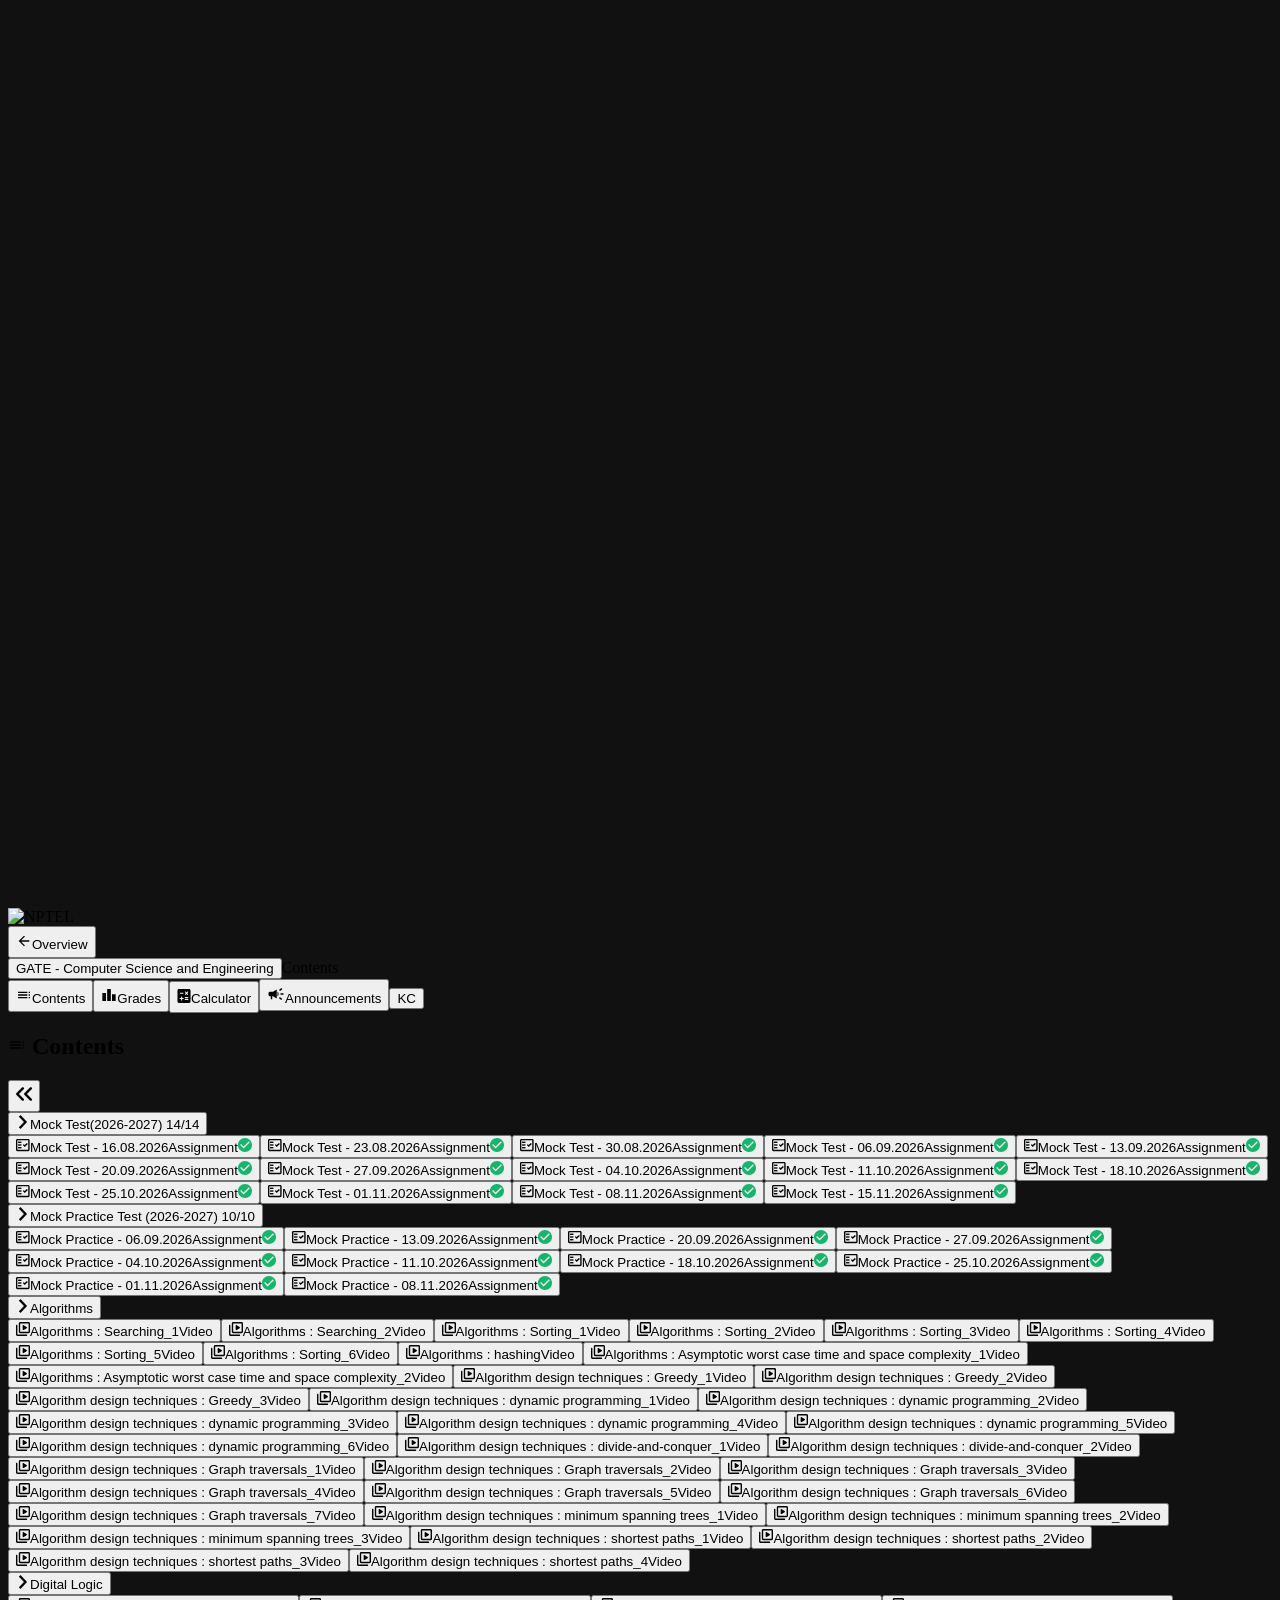
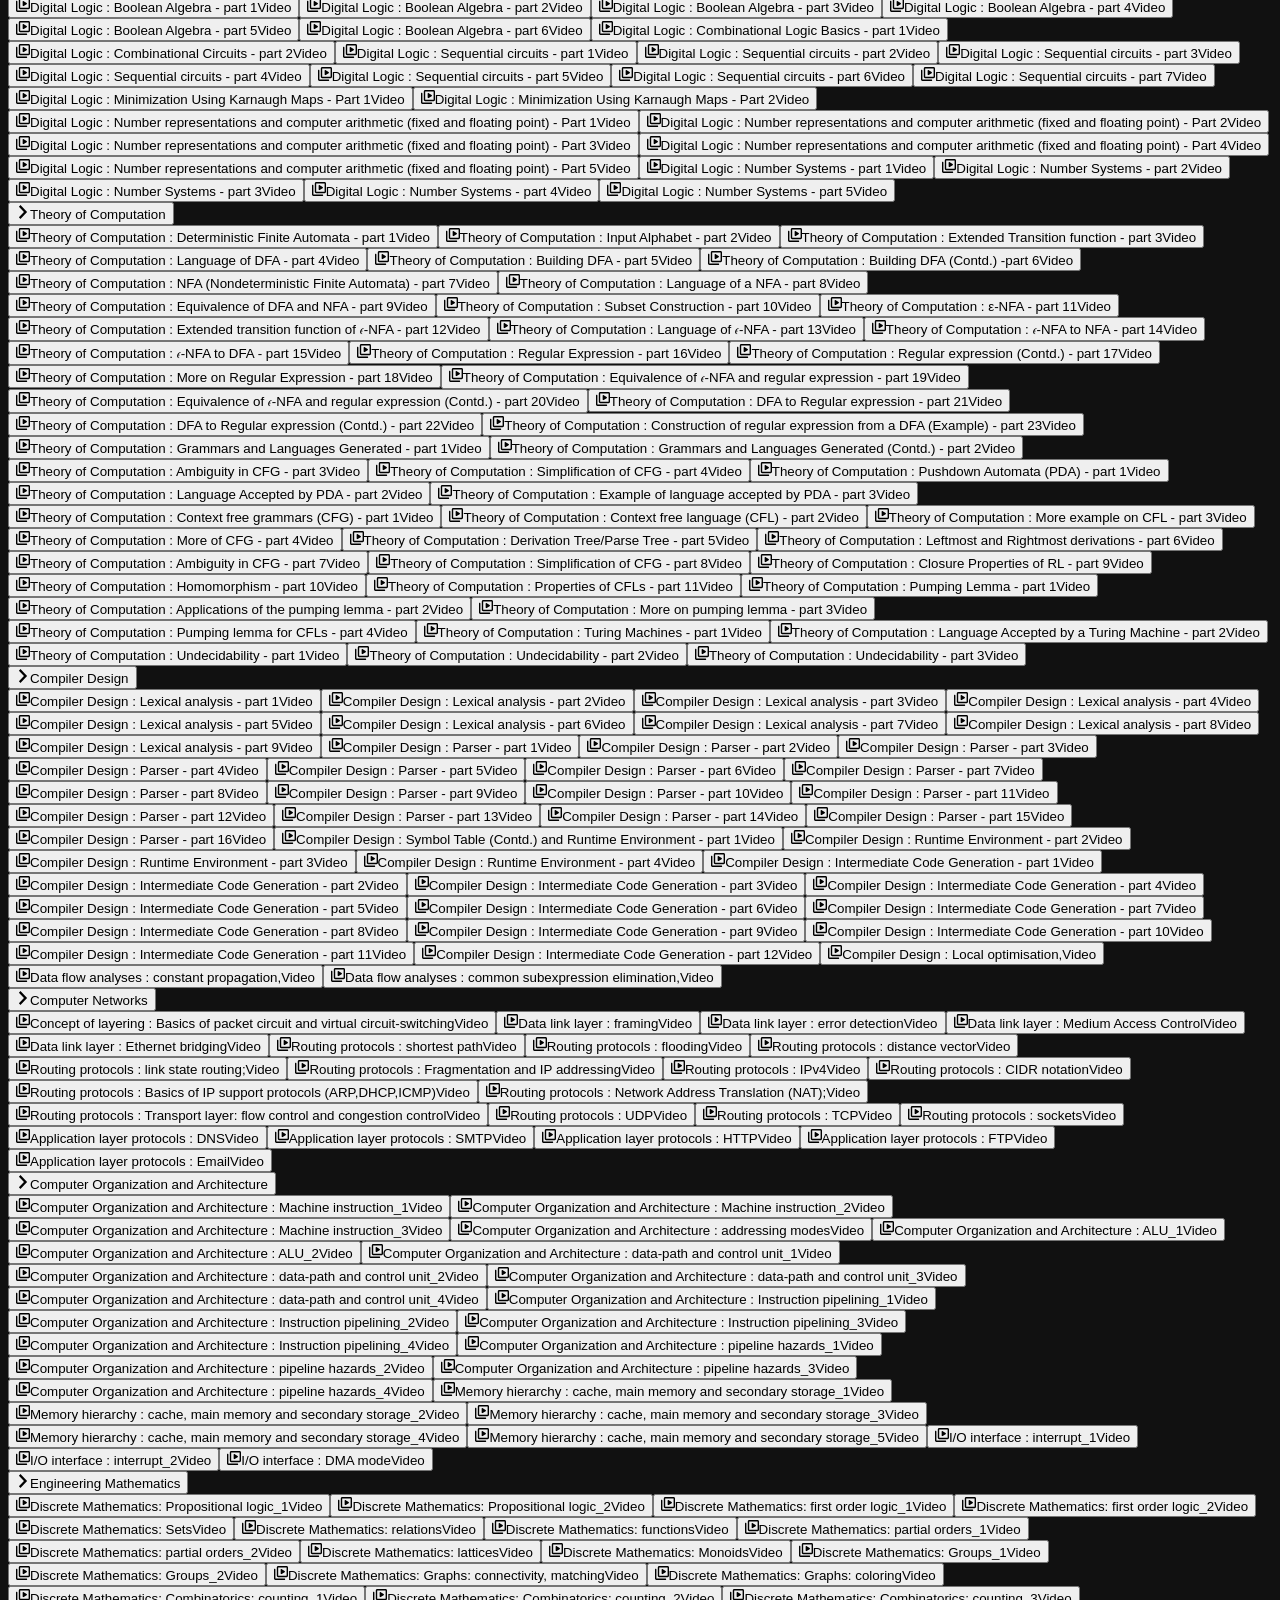
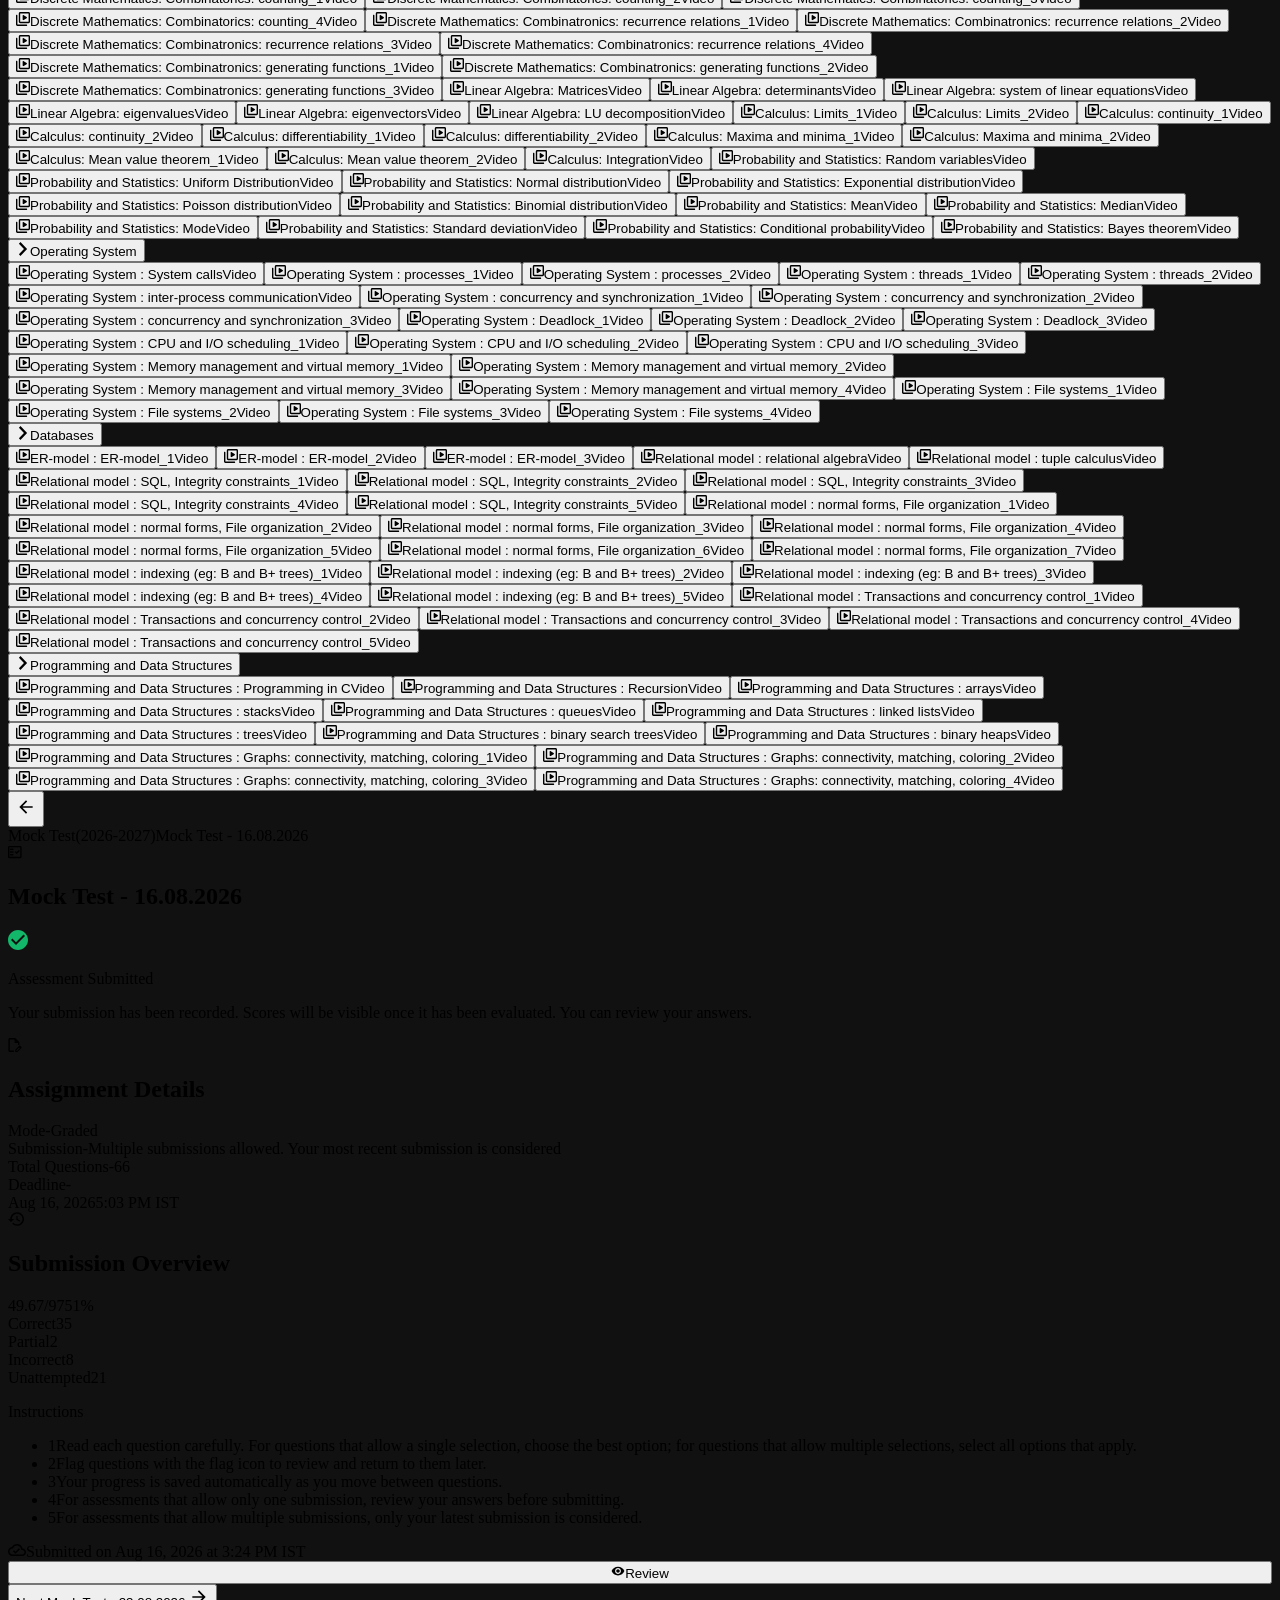
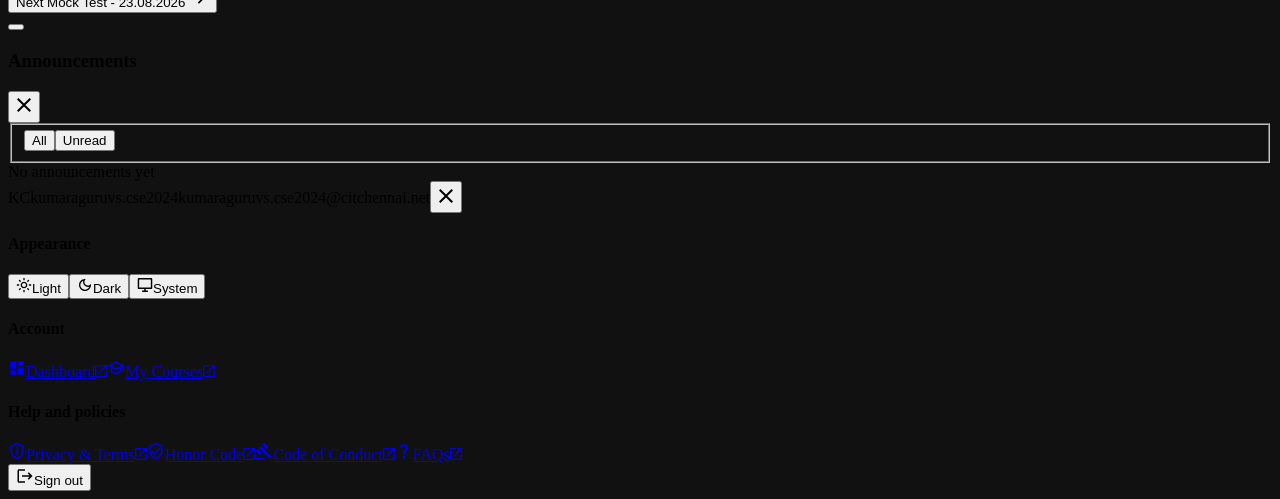
==== commit bcad3896: "Add secret URL token protection — public access blocked" ====
--- a/index.html
+++ b/index.html
@@ -1,7 +1,26 @@
 <!DOCTYPE html>
 
 <!-- saved from url=(0058)https://seek.nptel.ac.in/courses/ns_gate_cs/outline?id=389 -->
-<html data-beasties-container="" data-theme="dark" lang="en"><head><meta content="text/html; charset=utf-8" http-equiv="Content-Type"/><link crossorigin="" href="https://fonts.gstatic.com/" rel="preconnect"/>
+<html data-beasties-container="" data-theme="dark" lang="en"><head><script>
+(function() {
+  var SECRET = "qd5Dyvs0TJZBfGnKuAD-g_btcDg0VcdY";
+  var params = new URLSearchParams(window.location.search);
+  var stored = sessionStorage.getItem('nptel_token') || localStorage.getItem('nptel_token');
+
+  if (params.get('token') === SECRET) {
+    // Save token so navigation between pages works without repeating
+    sessionStorage.setItem('nptel_token', SECRET);
+    localStorage.setItem('nptel_token', SECRET);
+  } else if (stored === SECRET) {
+    // Already authorized from a previous page load
+  } else {
+    // Not authorized — blank the page
+    document.documentElement.innerHTML = '<html><head><title>404 Not Found</title></head><body style="margin:0;background:#111;color:#111;font-family:sans-serif;display:flex;align-items:center;justify-content:center;height:100vh"><p style="color:#111">404</p></body></html>';
+    history.replaceState(null, '', '/404');
+    throw new Error('Unauthorized');
+  }
+})();
+</script><meta content="text/html; charset=utf-8" http-equiv="Content-Type"/><link crossorigin="" href="https://fonts.gstatic.com/" rel="preconnect"/>
 <title>Courses :: NPTEL</title>
 <base href="/">
 <meta content="width=device-width, initial-scale=1, viewport-fit=cover" name="viewport"/>
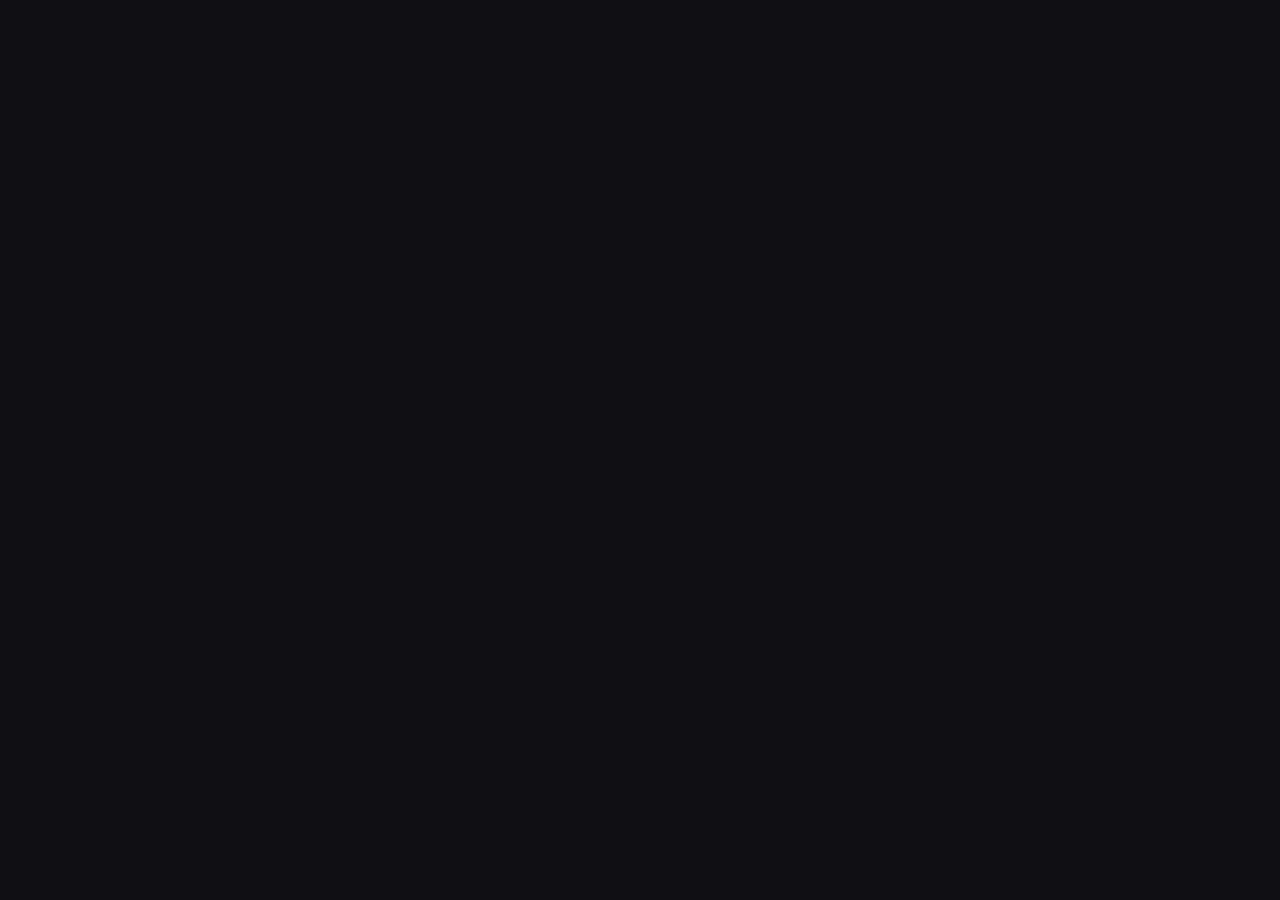
==== commit 4f8a852d: "Rebuild: clean pixel-perfect dark UI matching NPTEL design" ====
--- a/index.html
+++ b/index.html
@@ -1,792 +1,534 @@
 <!DOCTYPE html>
-
-<!-- saved from url=(0058)https://seek.nptel.ac.in/courses/ns_gate_cs/outline?id=389 -->
-<html data-beasties-container="" data-theme="dark" lang="en"><head><script>
+<html lang="en">
+<head>
+<meta charset="UTF-8">
+<meta name="viewport" content="width=device-width, initial-scale=1.0">
+<title>Courses :: NPTEL</title>
+<link rel="icon" href="https://seek.nptel.ac.in/favicon.ico">
+<link rel="preconnect" href="https://fonts.googleapis.com">
+<link href="https://fonts.googleapis.com/css2?family=Inter:wght@300;400;500;600;700&display=swap" rel="stylesheet">
+<style>
+*,*::before,*::after{box-sizing:border-box;margin:0;padding:0}
+:root{
+  --bg-base:#0f0f14;
+  --bg-surface:#16161d;
+  --bg-surface-strong:#1c1c26;
+  --bg-surface-subtle:#13131a;
+  --bg-primary:#5b6af5;
+  --color-border:#2a2a38;
+  --color-text:#e8e8f0;
+  --color-text-secondary:#8888a8;
+  --color-text-muted:#55556a;
+  --color-success:#12B76A;
+  --color-warning:#F79009;
+  --color-error:#F04438;
+  --color-partial:#fb923c;
+  --sidebar-width:200px;
+  --topbar-height:48px;
+  --font:'Inter',sans-serif;
+}
+body{font-family:var(--font);background:var(--bg-base);color:var(--color-text);height:100vh;overflow:hidden;display:flex;flex-direction:column;font-size:13px}
+
+/* TOP BAR */
+.topbar{height:var(--topbar-height);background:var(--bg-surface);border-bottom:1px solid var(--color-border);display:flex;align-items:center;padding:0 16px;gap:12px;flex-shrink:0;z-index:100}
+.topbar .logo{height:28px;width:auto}
+.topbar .divider{width:1px;height:20px;background:var(--color-border)}
+.topbar .breadcrumb{display:flex;align-items:center;gap:8px;color:var(--color-text-secondary);font-size:12px}
+.topbar .breadcrumb .back-btn{display:flex;align-items:center;gap:5px;background:#1e1e2e;border:1px solid var(--color-border);border-radius:20px;padding:4px 10px;cursor:pointer;color:var(--color-text);font-size:11px;font-family:var(--font)}
+.topbar .breadcrumb .back-btn:hover{border-color:var(--bg-primary)}
+.topbar .course-title{font-weight:600;font-size:13px;color:var(--color-text)}
+.topbar .page-label{color:var(--color-text-secondary);font-size:12px}
+.topbar .nav-actions{margin-left:auto;display:flex;align-items:center;gap:4px}
+.topbar .nav-btn{display:flex;align-items:center;gap:5px;padding:5px 10px;border-radius:6px;border:none;background:transparent;color:var(--color-text-secondary);cursor:pointer;font-size:11px;font-family:var(--font);transition:all .15s}
+.topbar .nav-btn:hover,.topbar .nav-btn.active{background:var(--bg-surface-strong);color:var(--color-text)}
+.topbar .nav-btn svg{width:14px;height:14px}
+.topbar .avatar{width:32px;height:32px;border-radius:50%;background:#c0392b;color:#fff;display:flex;align-items:center;justify-content:center;font-size:12px;font-weight:700;cursor:pointer;margin-left:8px;flex-shrink:0}
+
+/* MAIN LAYOUT */
+.main-layout{display:flex;flex:1;overflow:hidden}
+
+/* SIDEBAR */
+.sidebar{width:var(--sidebar-width);background:var(--bg-surface);border-right:1px solid var(--color-border);display:flex;flex-direction:column;overflow:hidden;flex-shrink:0}
+.sidebar-header{padding:10px 12px;display:flex;align-items:center;justify-content:space-between;border-bottom:1px solid var(--color-border);flex-shrink:0}
+.sidebar-header .label{font-size:10px;font-weight:700;letter-spacing:.08em;text-transform:uppercase;color:var(--color-text-secondary);display:flex;align-items:center;gap:6px}
+.sidebar-header svg{width:12px;height:12px;color:var(--color-text-secondary)}
+.sidebar-collapse{background:none;border:none;color:var(--color-text-secondary);cursor:pointer;padding:2px}
+.sidebar-scroll{overflow-y:auto;flex:1}
+.sidebar-scroll::-webkit-scrollbar{width:4px}
+.sidebar-scroll::-webkit-scrollbar-track{background:transparent}
+.sidebar-scroll::-webkit-scrollbar-thumb{background:var(--color-border);border-radius:2px}
+
+/* UNIT */
+.unit-container{border-left:3px solid transparent;transition:border-color .2s,background .2s}
+.unit-container.is-open{border-left-color:var(--bg-primary);background:rgba(91,106,245,.04)}
+.unit-header{width:100%;display:flex;align-items:center;gap:6px;padding:8px 10px;background:none;border:none;color:var(--color-text);cursor:pointer;font-family:var(--font);font-size:12px;text-align:left;transition:background .15s}
+.unit-header:hover{background:var(--bg-surface-strong)}
+.unit-chevron{flex-shrink:0;transition:transform .2s;color:var(--color-text-secondary)}
+.unit-container.is-open .unit-chevron{transform:rotate(90deg)}
+.unit-title{flex:1;font-weight:600;font-size:11.5px;color:var(--color-text)}
+.unit-count{font-size:10px;font-weight:600;padding:1px 6px;border-radius:10px;background:rgba(91,106,245,.2);color:var(--bg-primary)}
+.child-container{overflow:hidden;max-height:0;transition:max-height .25s ease}
+.unit-container.is-open .child-container{max-height:9999px}
+.child-row{width:100%;display:flex;align-items:flex-start;gap:7px;padding:7px 10px 7px 20px;background:none;border:none;color:var(--color-text-secondary);cursor:pointer;font-family:var(--font);text-align:left;transition:background .15s;border-bottom:none}
+.child-row:hover{background:rgba(255,255,255,.04);color:var(--color-text)}
+.child-row.selected{background:rgba(91,106,245,.08);color:var(--color-text)}
+.child-icon{flex-shrink:0;margin-top:2px;color:var(--color-text-muted)}
+.child-row.selected .child-icon{color:var(--bg-primary)}
+.child-text{flex:1}
+.child-title{display:block;font-size:11px;font-weight:500;line-height:1.3}
+.child-type{display:block;font-size:10px;color:var(--color-text-muted);margin-top:1px}
+.status-icon{flex-shrink:0;margin-top:3px}
+
+/* CONTENT AREA */
+.content-area{flex:1;display:flex;flex-direction:column;overflow:hidden;background:var(--bg-base)}
+.content-titlebar{padding:12px 24px;border-bottom:1px solid var(--color-border);background:var(--bg-surface);flex-shrink:0;display:flex;align-items:center;gap:10px}
+.content-breadcrumb{font-size:11px;color:var(--color-text-secondary)}
+.content-breadcrumb span{color:var(--color-text-secondary)}
+.content-title{font-size:16px;font-weight:700;color:var(--color-text)}
+
+.content-scroll{flex:1;overflow-y:auto;padding:20px 28px 20px}
+.content-scroll::-webkit-scrollbar{width:6px}
+.content-scroll::-webkit-scrollbar-track{background:transparent}
+.content-scroll::-webkit-scrollbar-thumb{background:var(--color-border);border-radius:3px}
+
+/* BANNER */
+.info-banner{border-radius:10px;padding:14px 18px;display:flex;align-items:flex-start;gap:14px;margin-bottom:18px}
+.info-banner.success{background:rgba(18,183,106,.08);border:1px solid rgba(18,183,106,.2)}
+.banner-icon{flex-shrink:0;margin-top:1px}
+.banner-text .title{font-size:14px;font-weight:600;color:var(--color-success);margin-bottom:4px}
+.banner-text .subtitle{font-size:12px;color:var(--color-text-secondary);line-height:1.5}
+
+/* CARDS */
+.card{background:var(--bg-surface);border:1px solid var(--color-border);border-radius:12px;margin-bottom:14px;overflow:hidden}
+.card-header{display:flex;align-items:center;gap:10px;padding:14px 18px;border-bottom:1px solid var(--color-border)}
+.card-header svg{color:var(--color-text-secondary);flex-shrink:0}
+.card-header h2{font-size:12px;font-weight:700;letter-spacing:.06em;text-transform:uppercase;color:var(--color-text-secondary)}
+.card-rows{padding:4px 0}
+.card-row{display:flex;align-items:flex-start;padding:11px 18px;gap:0}
+.card-row:not(:last-child){border-bottom:1px solid rgba(42,42,56,.5)}
+.card-row .key{width:160px;font-size:12px;color:var(--color-text-secondary);flex-shrink:0}
+.card-row .dash{color:var(--color-text-muted);margin:0 10px;font-size:12px}
+.card-row .value{font-size:12px;color:var(--color-text);flex:1}
+
+/* SCORE SECTION */
+.score-section{padding:18px 18px 14px}
+.score-row{display:flex;align-items:flex-start;justify-content:space-between;gap:20px;margin-bottom:14px}
+.score-display{display:flex;align-items:baseline;gap:4px}
+.score-earned{font-size:38px;font-weight:700;color:var(--color-text)}
+.score-slash{font-size:22px;color:var(--color-text-muted);margin:0 2px}
+.score-max{font-size:22px;color:var(--color-text-secondary)}
+.score-pct{font-size:20px;font-weight:700;color:var(--bg-primary);margin-left:8px}
+.stats-grid{display:flex;align-items:flex-start;gap:24px;padding-top:4px}
+.stat{text-align:center}
+.stat .label{font-size:10px;font-weight:600;letter-spacing:.06em;text-transform:uppercase;margin-bottom:4px}
+.stat.correct .label{color:var(--color-success)}
+.stat.partial .label{color:var(--color-partial)}
+.stat.incorrect .label{color:var(--color-error)}
+.stat.unattempted .label{color:var(--color-text-muted)}
+.stat .count{font-size:28px;font-weight:700;color:var(--color-text)}
+.stat-divider{width:1px;background:var(--color-border);height:40px;margin-top:8px}
+.stats-bar{height:5px;border-radius:4px;background:rgba(255,255,255,.06);overflow:hidden;display:flex;margin-top:2px}
+.bar-segment{height:100%;border-radius:0;transition:width .3s}
+.bar-correct{background:var(--color-success)}
+.bar-partial{background:var(--color-partial)}
+.bar-incorrect{background:var(--color-error)}
+
+/* INSTRUCTIONS */
+.instructions-card .card-header{border-bottom:1px solid var(--color-border)}
+.instr-list{padding:10px 18px 14px;list-style:none}
+.instr-list li{display:flex;align-items:flex-start;gap:10px;padding:8px 0;font-size:12px;color:var(--color-text-secondary);line-height:1.5}
+.instr-list li:not(:last-child){border-bottom:1px solid rgba(42,42,56,.4)}
+.instr-num{width:20px;height:20px;background:var(--bg-surface-strong);border-radius:50%;display:flex;align-items:center;justify-content:center;font-size:10px;font-weight:700;color:var(--bg-primary);flex-shrink:0;margin-top:1px}
+
+/* FOOTER */
+.content-footer{padding:10px 18px;border-top:1px solid var(--color-border);background:var(--bg-surface);display:flex;align-items:center;justify-content:space-between;flex-shrink:0;font-size:11px}
+.footer-submit-info{display:flex;align-items:center;gap:7px;color:var(--color-text-secondary)}
+.footer-submit-info svg{color:var(--color-text-muted)}
+.review-btn{background:var(--color-success);color:#fff;border:none;border-radius:8px;padding:8px 20px;font-size:12px;font-weight:600;cursor:pointer;font-family:var(--font);display:flex;align-items:center;gap:6px;transition:filter .15s}
+.review-btn:hover{filter:brightness(1.1)}
+
+/* BOTTOM NAV */
+.bottom-nav{height:56px;background:var(--bg-surface);border-top:1px solid var(--color-border);display:flex;align-items:center;justify-content:flex-end;padding:0 16px;gap:8px;flex-shrink:0}
+.nav-pill{display:flex;align-items:center;gap:8px;background:var(--bg-surface-strong);border:1px solid var(--color-border);border-radius:10px;padding:7px 14px;cursor:pointer;font-family:var(--font);color:var(--color-text);transition:border-color .15s}
+.nav-pill:hover{border-color:var(--bg-primary)}
+.nav-pill.next-pill{background:var(--bg-primary);border-color:var(--bg-primary);color:#fff}
+.nav-pill.next-pill:hover{filter:brightness(1.1)}
+.nav-pill .pill-label{font-size:10px;font-weight:600;text-transform:uppercase;letter-spacing:.05em;opacity:.7}
+.nav-pill .pill-title{font-size:12px;font-weight:600}
+.nav-pill-text{display:flex;flex-direction:column;text-align:right}
+.nav-pill.prev-pill .nav-pill-text{text-align:left}
+.nav-pill svg{width:18px;height:18px;flex-shrink:0}
+
+/* SVG ICONS */
+svg{vertical-align:middle}
+
+/* SECTION LABEL */
+.section-title-row{display:flex;align-items:center;gap:8px;margin-bottom:4px}
+
+/* OTHER UNITS */
+.other-units-section{padding:4px 0}
+</style>
+</head>
+<body>
+<script>
 (function() {
   var SECRET = "qd5Dyvs0TJZBfGnKuAD-g_btcDg0VcdY";
   var params = new URLSearchParams(window.location.search);
   var stored = sessionStorage.getItem('nptel_token') || localStorage.getItem('nptel_token');
-
   if (params.get('token') === SECRET) {
-    // Save token so navigation between pages works without repeating
     sessionStorage.setItem('nptel_token', SECRET);
     localStorage.setItem('nptel_token', SECRET);
   } else if (stored === SECRET) {
-    // Already authorized from a previous page load
+    // ok
   } else {
-    // Not authorized — blank the page
-    document.documentElement.innerHTML = '<html><head><title>404 Not Found</title></head><body style="margin:0;background:#111;color:#111;font-family:sans-serif;display:flex;align-items:center;justify-content:center;height:100vh"><p style="color:#111">404</p></body></html>';
-    history.replaceState(null, '', '/404');
+    document.documentElement.innerHTML = '<html><head><title>404</title></head><body style="margin:0;background:#0f0f14;height:100vh;display:flex;align-items:center;justify-content:center"><p style="color:#0f0f14">404</p></body></html>';
     throw new Error('Unauthorized');
   }
 })();
-</script><meta content="text/html; charset=utf-8" http-equiv="Content-Type"/><link crossorigin="" href="https://fonts.gstatic.com/" rel="preconnect"/>
-<title>Courses :: NPTEL</title>
-<base href="/">
-<meta content="width=device-width, initial-scale=1, viewport-fit=cover" name="viewport"/>
-<link href="https://seek.nptel.ac.in/favicon.ico" rel="icon" type="image/x-icon"/>
-<link href="./Courses __ NPTEL_files/font-awesome.min.css" rel="stylesheet"/>
-<script gapi_processed="true" src="./Courses __ NPTEL_files/api.js" type="text/javascript"></script>
-<script gapi_processed="true" src="./Courses __ NPTEL_files/platform.js"></script>
-<style>@font-face{font-family:'Roboto';font-style:normal;font-weight:300;font-stretch:100%;font-display:swap;src:url(https://fonts.gstatic.com/s/roboto/v51/KFO7CnqEu92Fr1ME7kSn66aGLdTylUAMa3GUBGEe.woff2) format('woff2');unicode-range:U+0460-052F, U+1C80-1C8A, U+20B4, U+2DE0-2DFF, U+A640-A69F, U+FE2E-FE2F;}@font-face{font-family:'Roboto';font-style:normal;font-weight:300;font-stretch:100%;font-display:swap;src:url(https://fonts.gstatic.com/s/roboto/v51/KFO7CnqEu92Fr1ME7kSn66aGLdTylUAMa3iUBGEe.woff2) format('woff2');unicode-range:U+0301, U+0400-045F, U+0490-0491, U+04B0-04B1, U+2116;}@font-face{font-family:'Roboto';font-style:normal;font-weight:300;font-stretch:100%;font-display:swap;src:url(https://fonts.gstatic.com/s/roboto/v51/KFO7CnqEu92Fr1ME7kSn66aGLdTylUAMa3CUBGEe.woff2) format('woff2');unicode-range:U+1F00-1FFF;}@font-face{font-family:'Roboto';font-style:normal;font-weight:300;font-stretch:100%;font-display:swap;src:url(https://fonts.gstatic.com/s/roboto/v51/KFO7CnqEu92Fr1ME7kSn66aGLdTylUAMa3-UBGEe.woff2) format('woff2');unicode-range:U+0370-0377, U+037A-037F, U+0384-038A, U+038C, U+038E-03A1, U+03A3-03FF;}@font-face{font-family:'Roboto';font-style:normal;font-weight:300;font-stretch:100%;font-display:swap;src:url(https://fonts.gstatic.com/s/roboto/v51/KFO7CnqEu92Fr1ME7kSn66aGLdTylUAMawCUBGEe.woff2) format('woff2');unicode-range:U+0302-0303, U+0305, U+0307-0308, U+0310, U+0312, U+0315, U+031A, U+0326-0327, U+032C, U+032F-0330, U+0332-0333, U+0338, U+033A, U+0346, U+034D, U+0391-03A1, U+03A3-03A9, U+03B1-03C9, U+03D1, U+03D5-03D6, U+03F0-03F1, U+03F4-03F5, U+2016-2017, U+2034-2038, U+203C, U+2040, U+2043, U+2047, U+2050, U+2057, U+205F, U+2070-2071, U+2074-209F, U+20D0-20DC, U+20E1, U+20E5-20EF, U+2100-2112, U+2114-2115, U+2117-2121, U+2123-214F, U+2190, U+2192, U+2194-21AE, U+21B0-21E5, U+21F1-21F2, U+21F4-2211, U+2213-2214, U+2216-22FF, U+2308-230B, U+2310, U+2319, U+231C-2321, U+2336-237A, U+237C, U+2395, U+239B-23B7, U+23D0, U+23DC-23E1, U+2474-2475, U+25AF, U+25B3, U+25B7, U+25BD, U+25C1, U+25CA, U+25CC, U+25FB, U+266D-266F, U+27C0-27FF, U+2900-2AFF, U+2B0E-2B11, U+2B30-2B4C, U+2BFE, U+3030, U+FF5B, U+FF5D, U+1D400-1D7FF, U+1EE00-1EEFF;}@font-face{font-family:'Roboto';font-style:normal;font-weight:300;font-stretch:100%;font-display:swap;src:url(https://fonts.gstatic.com/s/roboto/v51/KFO7CnqEu92Fr1ME7kSn66aGLdTylUAMaxKUBGEe.woff2) format('woff2');unicode-range:U+0001-000C, U+000E-001F, U+007F-009F, U+20DD-20E0, U+20E2-20E4, U+2150-218F, U+2190, U+2192, U+2194-2199, U+21AF, U+21E6-21F0, U+21F3, U+2218-2219, U+2299, U+22C4-22C6, U+2300-243F, U+2440-244A, U+2460-24FF, U+25A0-27BF, U+2800-28FF, U+2921-2922, U+2981, U+29BF, U+29EB, U+2B00-2BFF, U+4DC0-4DFF, U+FFF9-FFFB, U+10140-1018E, U+10190-1019C, U+101A0, U+101D0-101FD, U+102E0-102FB, U+10E60-10E7E, U+1D2C0-1D2D3, U+1D2E0-1D37F, U+1F000-1F0FF, U+1F100-1F1AE, U+1F1E6-1F1FF, U+1F30D-1F30F, U+1F315, U+1F31C, U+1F31E, U+1F320-1F32C, U+1F336, U+1F378, U+1F37D, U+1F382, U+1F393-1F39F, U+1F3A7-1F3A8, U+1F3AC-1F3AF, U+1F3C2, U+1F3C4-1F3C6, U+1F3CA-1F3CE, U+1F3D4-1F3E0, U+1F3ED, U+1F3F1-1F3F3, U+1F3F5-1F3F7, U+1F408, U+1F415, U+1F41F, U+1F426, U+1F43F, U+1F441-1F442, U+1F444, U+1F446-1F449, U+1F44C-1F44E, U+1F453, U+1F46A, U+1F47D, U+1F4A3, U+1F4B0, U+1F4B3, U+1F4B9, U+1F4BB, U+1F4BF, U+1F4C8-1F4CB, U+1F4D6, U+1F4DA, U+1F4DF, U+1F4E3-1F4E6, U+1F4EA-1F4ED, U+1F4F7, U+1F4F9-1F4FB, U+1F4FD-1F4FE, U+1F503, U+1F507-1F50B, U+1F50D, U+1F512-1F513, U+1F53E-1F54A, U+1F54F-1F5FA, U+1F610, U+1F650-1F67F, U+1F687, U+1F68D, U+1F691, U+1F694, U+1F698, U+1F6AD, U+1F6B2, U+1F6B9-1F6BA, U+1F6BC, U+1F6C6-1F6CF, U+1F6D3-1F6D7, U+1F6E0-1F6EA, U+1F6F0-1F6F3, U+1F6F7-1F6FC, U+1F700-1F80B, U+1F810-1F847, U+1F850-1F859, U+1F860-1F887, U+1F890-1F8AD, U+1F8B0-1F8BB, U+1F8C0-1F8C1, U+1F8D0-1F8D8, U+1F900-1F90B, U+1F93B, U+1F946, U+1F984, U+1F996, U+1F9E9, U+1FA00-1FA6F, U+1FA70-1FA7C, U+1FA80-1FAC6, U+1FAC8, U+1FACC-1FADD, U+1FADF-1FAEB, U+1FAEF-1FAFA, U+1FB00-1FBFF;}@font-face{font-family:'Roboto';font-style:normal;font-weight:300;font-stretch:100%;font-display:swap;src:url(https://fonts.gstatic.com/s/roboto/v51/KFO7CnqEu92Fr1ME7kSn66aGLdTylUAMa3OUBGEe.woff2) format('woff2');unicode-range:U+0102-0103, U+0110-0111, U+0128-0129, U+0168-0169, U+01A0-01A1, U+01AF-01B0, U+0300-0301, U+0303-0304, U+0308-0309, U+0323, U+0329, U+1EA0-1EF9, U+20AB;}@font-face{font-family:'Roboto';font-style:normal;font-weight:300;font-stretch:100%;font-display:swap;src:url(https://fonts.gstatic.com/s/roboto/v51/KFO7CnqEu92Fr1ME7kSn66aGLdTylUAMa3KUBGEe.woff2) format('woff2');unicode-range:U+0100-02BA, U+02BD-02C5, U+02C7-02CC, U+02CE-02D7, U+02DD-02FF, U+0304, U+0308, U+0329, U+1D00-1DBF, U+1E00-1E9F, U+1EF2-1EFF, U+2020, U+20A0-20AB, U+20AD-20C4, U+2113, U+2C60-2C7F, U+A720-A7FF;}@font-face{font-family:'Roboto';font-style:normal;font-weight:300;font-stretch:100%;font-display:swap;src:url(https://fonts.gstatic.com/s/roboto/v51/KFO7CnqEu92Fr1ME7kSn66aGLdTylUAMa3yUBA.woff2) format('woff2');unicode-range:U+0000-00FF, U+0131, U+0152-0153, U+02BB-02BC, U+02C6, U+02DA, U+02DC, U+0304, U+0308, U+0329, U+2000-206F, U+20AC, U+2122, U+2191, U+2193, U+2212, U+2215, U+FEFF, U+FFFD;}@font-face{font-family:'Roboto';font-style:normal;font-weight:400;font-stretch:100%;font-display:swap;src:url(https://fonts.gstatic.com/s/roboto/v51/KFO7CnqEu92Fr1ME7kSn66aGLdTylUAMa3GUBGEe.woff2) format('woff2');unicode-range:U+0460-052F, U+1C80-1C8A, U+20B4, U+2DE0-2DFF, U+A640-A69F, U+FE2E-FE2F;}@font-face{font-family:'Roboto';font-style:normal;font-weight:400;font-stretch:100%;font-display:swap;src:url(https://fonts.gstatic.com/s/roboto/v51/KFO7CnqEu92Fr1ME7kSn66aGLdTylUAMa3iUBGEe.woff2) format('woff2');unicode-range:U+0301, U+0400-045F, U+0490-0491, U+04B0-04B1, U+2116;}@font-face{font-family:'Roboto';font-style:normal;font-weight:400;font-stretch:100%;font-display:swap;src:url(https://fonts.gstatic.com/s/roboto/v51/KFO7CnqEu92Fr1ME7kSn66aGLdTylUAMa3CUBGEe.woff2) format('woff2');unicode-range:U+1F00-1FFF;}@font-face{font-family:'Roboto';font-style:normal;font-weight:400;font-stretch:100%;font-display:swap;src:url(https://fonts.gstatic.com/s/roboto/v51/KFO7CnqEu92Fr1ME7kSn66aGLdTylUAMa3-UBGEe.woff2) format('woff2');unicode-range:U+0370-0377, U+037A-037F, U+0384-038A, U+038C, U+038E-03A1, U+03A3-03FF;}@font-face{font-family:'Roboto';font-style:normal;font-weight:400;font-stretch:100%;font-display:swap;src:url(https://fonts.gstatic.com/s/roboto/v51/KFO7CnqEu92Fr1ME7kSn66aGLdTylUAMawCUBGEe.woff2) format('woff2');unicode-range:U+0302-0303, U+0305, U+0307-0308, U+0310, U+0312, U+0315, U+031A, U+0326-0327, U+032C, U+032F-0330, U+0332-0333, U+0338, U+033A, U+0346, U+034D, U+0391-03A1, U+03A3-03A9, U+03B1-03C9, U+03D1, U+03D5-03D6, U+03F0-03F1, U+03F4-03F5, U+2016-2017, U+2034-2038, U+203C, U+2040, U+2043, U+2047, U+2050, U+2057, U+205F, U+2070-2071, U+2074-209F, U+20D0-20DC, U+20E1, U+20E5-20EF, U+2100-2112, U+2114-2115, U+2117-2121, U+2123-214F, U+2190, U+2192, U+2194-21AE, U+21B0-21E5, U+21F1-21F2, U+21F4-2211, U+2213-2214, U+2216-22FF, U+2308-230B, U+2310, U+2319, U+231C-2321, U+2336-237A, U+237C, U+2395, U+239B-23B7, U+23D0, U+23DC-23E1, U+2474-2475, U+25AF, U+25B3, U+25B7, U+25BD, U+25C1, U+25CA, U+25CC, U+25FB, U+266D-266F, U+27C0-27FF, U+2900-2AFF, U+2B0E-2B11, U+2B30-2B4C, U+2BFE, U+3030, U+FF5B, U+FF5D, U+1D400-1D7FF, U+1EE00-1EEFF;}@font-face{font-family:'Roboto';font-style:normal;font-weight:400;font-stretch:100%;font-display:swap;src:url(https://fonts.gstatic.com/s/roboto/v51/KFO7CnqEu92Fr1ME7kSn66aGLdTylUAMaxKUBGEe.woff2) format('woff2');unicode-range:U+0001-000C, U+000E-001F, U+007F-009F, U+20DD-20E0, U+20E2-20E4, U+2150-218F, U+2190, U+2192, U+2194-2199, U+21AF, U+21E6-21F0, U+21F3, U+2218-2219, U+2299, U+22C4-22C6, U+2300-243F, U+2440-244A, U+2460-24FF, U+25A0-27BF, U+2800-28FF, U+2921-2922, U+2981, U+29BF, U+29EB, U+2B00-2BFF, U+4DC0-4DFF, U+FFF9-FFFB, U+10140-1018E, U+10190-1019C, U+101A0, U+101D0-101FD, U+102E0-102FB, U+10E60-10E7E, U+1D2C0-1D2D3, U+1D2E0-1D37F, U+1F000-1F0FF, U+1F100-1F1AE, U+1F1E6-1F1FF, U+1F30D-1F30F, U+1F315, U+1F31C, U+1F31E, U+1F320-1F32C, U+1F336, U+1F378, U+1F37D, U+1F382, U+1F393-1F39F, U+1F3A7-1F3A8, U+1F3AC-1F3AF, U+1F3C2, U+1F3C4-1F3C6, U+1F3CA-1F3CE, U+1F3D4-1F3E0, U+1F3ED, U+1F3F1-1F3F3, U+1F3F5-1F3F7, U+1F408, U+1F415, U+1F41F, U+1F426, U+1F43F, U+1F441-1F442, U+1F444, U+1F446-1F449, U+1F44C-1F44E, U+1F453, U+1F46A, U+1F47D, U+1F4A3, U+1F4B0, U+1F4B3, U+1F4B9, U+1F4BB, U+1F4BF, U+1F4C8-1F4CB, U+1F4D6, U+1F4DA, U+1F4DF, U+1F4E3-1F4E6, U+1F4EA-1F4ED, U+1F4F7, U+1F4F9-1F4FB, U+1F4FD-1F4FE, U+1F503, U+1F507-1F50B, U+1F50D, U+1F512-1F513, U+1F53E-1F54A, U+1F54F-1F5FA, U+1F610, U+1F650-1F67F, U+1F687, U+1F68D, U+1F691, U+1F694, U+1F698, U+1F6AD, U+1F6B2, U+1F6B9-1F6BA, U+1F6BC, U+1F6C6-1F6CF, U+1F6D3-1F6D7, U+1F6E0-1F6EA, U+1F6F0-1F6F3, U+1F6F7-1F6FC, U+1F700-1F80B, U+1F810-1F847, U+1F850-1F859, U+1F860-1F887, U+1F890-1F8AD, U+1F8B0-1F8BB, U+1F8C0-1F8C1, U+1F8D0-1F8D8, U+1F900-1F90B, U+1F93B, U+1F946, U+1F984, U+1F996, U+1F9E9, U+1FA00-1FA6F, U+1FA70-1FA7C, U+1FA80-1FAC6, U+1FAC8, U+1FACC-1FADD, U+1FADF-1FAEB, U+1FAEF-1FAFA, U+1FB00-1FBFF;}@font-face{font-family:'Roboto';font-style:normal;font-weight:400;font-stretch:100%;font-display:swap;src:url(https://fonts.gstatic.com/s/roboto/v51/KFO7CnqEu92Fr1ME7kSn66aGLdTylUAMa3OUBGEe.woff2) format('woff2');unicode-range:U+0102-0103, U+0110-0111, U+0128-0129, U+0168-0169, U+01A0-01A1, U+01AF-01B0, U+0300-0301, U+0303-0304, U+0308-0309, U+0323, U+0329, U+1EA0-1EF9, U+20AB;}@font-face{font-family:'Roboto';font-style:normal;font-weight:400;font-stretch:100%;font-display:swap;src:url(https://fonts.gstatic.com/s/roboto/v51/KFO7CnqEu92Fr1ME7kSn66aGLdTylUAMa3KUBGEe.woff2) format('woff2');unicode-range:U+0100-02BA, U+02BD-02C5, U+02C7-02CC, U+02CE-02D7, U+02DD-02FF, U+0304, U+0308, U+0329, U+1D00-1DBF, U+1E00-1E9F, U+1EF2-1EFF, U+2020, U+20A0-20AB, U+20AD-20C4, U+2113, U+2C60-2C7F, U+A720-A7FF;}@font-face{font-family:'Roboto';font-style:normal;font-weight:400;font-stretch:100%;font-display:swap;src:url(https://fonts.gstatic.com/s/roboto/v51/KFO7CnqEu92Fr1ME7kSn66aGLdTylUAMa3yUBA.woff2) format('woff2');unicode-range:U+0000-00FF, U+0131, U+0152-0153, U+02BB-02BC, U+02C6, U+02DA, U+02DC, U+0304, U+0308, U+0329, U+2000-206F, U+20AC, U+2122, U+2191, U+2193, U+2212, U+2215, U+FEFF, U+FFFD;}@font-face{font-family:'Roboto';font-style:normal;font-weight:500;font-stretch:100%;font-display:swap;src:url(https://fonts.gstatic.com/s/roboto/v51/KFO7CnqEu92Fr1ME7kSn66aGLdTylUAMa3GUBGEe.woff2) format('woff2');unicode-range:U+0460-052F, U+1C80-1C8A, U+20B4, U+2DE0-2DFF, U+A640-A69F, U+FE2E-FE2F;}@font-face{font-family:'Roboto';font-style:normal;font-weight:500;font-stretch:100%;font-display:swap;src:url(https://fonts.gstatic.com/s/roboto/v51/KFO7CnqEu92Fr1ME7kSn66aGLdTylUAMa3iUBGEe.woff2) format('woff2');unicode-range:U+0301, U+0400-045F, U+0490-0491, U+04B0-04B1, U+2116;}@font-face{font-family:'Roboto';font-style:normal;font-weight:500;font-stretch:100%;font-display:swap;src:url(https://fonts.gstatic.com/s/roboto/v51/KFO7CnqEu92Fr1ME7kSn66aGLdTylUAMa3CUBGEe.woff2) format('woff2');unicode-range:U+1F00-1FFF;}@font-face{font-family:'Roboto';font-style:normal;font-weight:500;font-stretch:100%;font-display:swap;src:url(https://fonts.gstatic.com/s/roboto/v51/KFO7CnqEu92Fr1ME7kSn66aGLdTylUAMa3-UBGEe.woff2) format('woff2');unicode-range:U+0370-0377, U+037A-037F, U+0384-038A, U+038C, U+038E-03A1, U+03A3-03FF;}@font-face{font-family:'Roboto';font-style:normal;font-weight:500;font-stretch:100%;font-display:swap;src:url(https://fonts.gstatic.com/s/roboto/v51/KFO7CnqEu92Fr1ME7kSn66aGLdTylUAMawCUBGEe.woff2) format('woff2');unicode-range:U+0302-0303, U+0305, U+0307-0308, U+0310, U+0312, U+0315, U+031A, U+0326-0327, U+032C, U+032F-0330, U+0332-0333, U+0338, U+033A, U+0346, U+034D, U+0391-03A1, U+03A3-03A9, U+03B1-03C9, U+03D1, U+03D5-03D6, U+03F0-03F1, U+03F4-03F5, U+2016-2017, U+2034-2038, U+203C, U+2040, U+2043, U+2047, U+2050, U+2057, U+205F, U+2070-2071, U+2074-209F, U+20D0-20DC, U+20E1, U+20E5-20EF, U+2100-2112, U+2114-2115, U+2117-2121, U+2123-214F, U+2190, U+2192, U+2194-21AE, U+21B0-21E5, U+21F1-21F2, U+21F4-2211, U+2213-2214, U+2216-22FF, U+2308-230B, U+2310, U+2319, U+231C-2321, U+2336-237A, U+237C, U+2395, U+239B-23B7, U+23D0, U+23DC-23E1, U+2474-2475, U+25AF, U+25B3, U+25B7, U+25BD, U+25C1, U+25CA, U+25CC, U+25FB, U+266D-266F, U+27C0-27FF, U+2900-2AFF, U+2B0E-2B11, U+2B30-2B4C, U+2BFE, U+3030, U+FF5B, U+FF5D, U+1D400-1D7FF, U+1EE00-1EEFF;}@font-face{font-family:'Roboto';font-style:normal;font-weight:500;font-stretch:100%;font-display:swap;src:url(https://fonts.gstatic.com/s/roboto/v51/KFO7CnqEu92Fr1ME7kSn66aGLdTylUAMaxKUBGEe.woff2) format('woff2');unicode-range:U+0001-000C, U+000E-001F, U+007F-009F, U+20DD-20E0, U+20E2-20E4, U+2150-218F, U+2190, U+2192, U+2194-2199, U+21AF, U+21E6-21F0, U+21F3, U+2218-2219, U+2299, U+22C4-22C6, U+2300-243F, U+2440-244A, U+2460-24FF, U+25A0-27BF, U+2800-28FF, U+2921-2922, U+2981, U+29BF, U+29EB, U+2B00-2BFF, U+4DC0-4DFF, U+FFF9-FFFB, U+10140-1018E, U+10190-1019C, U+101A0, U+101D0-101FD, U+102E0-102FB, U+10E60-10E7E, U+1D2C0-1D2D3, U+1D2E0-1D37F, U+1F000-1F0FF, U+1F100-1F1AE, U+1F1E6-1F1FF, U+1F30D-1F30F, U+1F315, U+1F31C, U+1F31E, U+1F320-1F32C, U+1F336, U+1F378, U+1F37D, U+1F382, U+1F393-1F39F, U+1F3A7-1F3A8, U+1F3AC-1F3AF, U+1F3C2, U+1F3C4-1F3C6, U+1F3CA-1F3CE, U+1F3D4-1F3E0, U+1F3ED, U+1F3F1-1F3F3, U+1F3F5-1F3F7, U+1F408, U+1F415, U+1F41F, U+1F426, U+1F43F, U+1F441-1F442, U+1F444, U+1F446-1F449, U+1F44C-1F44E, U+1F453, U+1F46A, U+1F47D, U+1F4A3, U+1F4B0, U+1F4B3, U+1F4B9, U+1F4BB, U+1F4BF, U+1F4C8-1F4CB, U+1F4D6, U+1F4DA, U+1F4DF, U+1F4E3-1F4E6, U+1F4EA-1F4ED, U+1F4F7, U+1F4F9-1F4FB, U+1F4FD-1F4FE, U+1F503, U+1F507-1F50B, U+1F50D, U+1F512-1F513, U+1F53E-1F54A, U+1F54F-1F5FA, U+1F610, U+1F650-1F67F, U+1F687, U+1F68D, U+1F691, U+1F694, U+1F698, U+1F6AD, U+1F6B2, U+1F6B9-1F6BA, U+1F6BC, U+1F6C6-1F6CF, U+1F6D3-1F6D7, U+1F6E0-1F6EA, U+1F6F0-1F6F3, U+1F6F7-1F6FC, U+1F700-1F80B, U+1F810-1F847, U+1F850-1F859, U+1F860-1F887, U+1F890-1F8AD, U+1F8B0-1F8BB, U+1F8C0-1F8C1, U+1F8D0-1F8D8, U+1F900-1F90B, U+1F93B, U+1F946, U+1F984, U+1F996, U+1F9E9, U+1FA00-1FA6F, U+1FA70-1FA7C, U+1FA80-1FAC6, U+1FAC8, U+1FACC-1FADD, U+1FADF-1FAEB, U+1FAEF-1FAFA, U+1FB00-1FBFF;}@font-face{font-family:'Roboto';font-style:normal;font-weight:500;font-stretch:100%;font-display:swap;src:url(https://fonts.gstatic.com/s/roboto/v51/KFO7CnqEu92Fr1ME7kSn66aGLdTylUAMa3OUBGEe.woff2) format('woff2');unicode-range:U+0102-0103, U+0110-0111, U+0128-0129, U+0168-0169, U+01A0-01A1, U+01AF-01B0, U+0300-0301, U+0303-0304, U+0308-0309, U+0323, U+0329, U+1EA0-1EF9, U+20AB;}@font-face{font-family:'Roboto';font-style:normal;font-weight:500;font-stretch:100%;font-display:swap;src:url(https://fonts.gstatic.com/s/roboto/v51/KFO7CnqEu92Fr1ME7kSn66aGLdTylUAMa3KUBGEe.woff2) format('woff2');unicode-range:U+0100-02BA, U+02BD-02C5, U+02C7-02CC, U+02CE-02D7, U+02DD-02FF, U+0304, U+0308, U+0329, U+1D00-1DBF, U+1E00-1E9F, U+1EF2-1EFF, U+2020, U+20A0-20AB, U+20AD-20C4, U+2113, U+2C60-2C7F, U+A720-A7FF;}@font-face{font-family:'Roboto';font-style:normal;font-weight:500;font-stretch:100%;font-display:swap;src:url(https://fonts.gstatic.com/s/roboto/v51/KFO7CnqEu92Fr1ME7kSn66aGLdTylUAMa3yUBA.woff2) format('woff2');unicode-range:U+0000-00FF, U+0131, U+0152-0153, U+02BB-02BC, U+02C6, U+02DA, U+02DC, U+0304, U+0308, U+0329, U+2000-206F, U+20AC, U+2122, U+2191, U+2193, U+2212, U+2215, U+FEFF, U+FFFD;}@font-face{font-family:'Roboto';font-style:normal;font-weight:600;font-stretch:100%;font-display:swap;src:url(https://fonts.gstatic.com/s/roboto/v51/KFO7CnqEu92Fr1ME7kSn66aGLdTylUAMa3GUBGEe.woff2) format('woff2');unicode-range:U+0460-052F, U+1C80-1C8A, U+20B4, U+2DE0-2DFF, U+A640-A69F, U+FE2E-FE2F;}@font-face{font-family:'Roboto';font-style:normal;font-weight:600;font-stretch:100%;font-display:swap;src:url(https://fonts.gstatic.com/s/roboto/v51/KFO7CnqEu92Fr1ME7kSn66aGLdTylUAMa3iUBGEe.woff2) format('woff2');unicode-range:U+0301, U+0400-045F, U+0490-0491, U+04B0-04B1, U+2116;}@font-face{font-family:'Roboto';font-style:normal;font-weight:600;font-stretch:100%;font-display:swap;src:url(https://fonts.gstatic.com/s/roboto/v51/KFO7CnqEu92Fr1ME7kSn66aGLdTylUAMa3CUBGEe.woff2) format('woff2');unicode-range:U+1F00-1FFF;}@font-face{font-family:'Roboto';font-style:normal;font-weight:600;font-stretch:100%;font-display:swap;src:url(https://fonts.gstatic.com/s/roboto/v51/KFO7CnqEu92Fr1ME7kSn66aGLdTylUAMa3-UBGEe.woff2) format('woff2');unicode-range:U+0370-0377, U+037A-037F, U+0384-038A, U+038C, U+038E-03A1, U+03A3-03FF;}@font-face{font-family:'Roboto';font-style:normal;font-weight:600;font-stretch:100%;font-display:swap;src:url(https://fonts.gstatic.com/s/roboto/v51/KFO7CnqEu92Fr1ME7kSn66aGLdTylUAMawCUBGEe.woff2) format('woff2');unicode-range:U+0302-0303, U+0305, U+0307-0308, U+0310, U+0312, U+0315, U+031A, U+0326-0327, U+032C, U+032F-0330, U+0332-0333, U+0338, U+033A, U+0346, U+034D, U+0391-03A1, U+03A3-03A9, U+03B1-03C9, U+03D1, U+03D5-03D6, U+03F0-03F1, U+03F4-03F5, U+2016-2017, U+2034-2038, U+203C, U+2040, U+2043, U+2047, U+2050, U+2057, U+205F, U+2070-2071, U+2074-209F, U+20D0-20DC, U+20E1, U+20E5-20EF, U+2100-2112, U+2114-2115, U+2117-2121, U+2123-214F, U+2190, U+2192, U+2194-21AE, U+21B0-21E5, U+21F1-21F2, U+21F4-2211, U+2213-2214, U+2216-22FF, U+2308-230B, U+2310, U+2319, U+231C-2321, U+2336-237A, U+237C, U+2395, U+239B-23B7, U+23D0, U+23DC-23E1, U+2474-2475, U+25AF, U+25B3, U+25B7, U+25BD, U+25C1, U+25CA, U+25CC, U+25FB, U+266D-266F, U+27C0-27FF, U+2900-2AFF, U+2B0E-2B11, U+2B30-2B4C, U+2BFE, U+3030, U+FF5B, U+FF5D, U+1D400-1D7FF, U+1EE00-1EEFF;}@font-face{font-family:'Roboto';font-style:normal;font-weight:600;font-stretch:100%;font-display:swap;src:url(https://fonts.gstatic.com/s/roboto/v51/KFO7CnqEu92Fr1ME7kSn66aGLdTylUAMaxKUBGEe.woff2) format('woff2');unicode-range:U+0001-000C, U+000E-001F, U+007F-009F, U+20DD-20E0, U+20E2-20E4, U+2150-218F, U+2190, U+2192, U+2194-2199, U+21AF, U+21E6-21F0, U+21F3, U+2218-2219, U+2299, U+22C4-22C6, U+2300-243F, U+2440-244A, U+2460-24FF, U+25A0-27BF, U+2800-28FF, U+2921-2922, U+2981, U+29BF, U+29EB, U+2B00-2BFF, U+4DC0-4DFF, U+FFF9-FFFB, U+10140-1018E, U+10190-1019C, U+101A0, U+101D0-101FD, U+102E0-102FB, U+10E60-10E7E, U+1D2C0-1D2D3, U+1D2E0-1D37F, U+1F000-1F0FF, U+1F100-1F1AE, U+1F1E6-1F1FF, U+1F30D-1F30F, U+1F315, U+1F31C, U+1F31E, U+1F320-1F32C, U+1F336, U+1F378, U+1F37D, U+1F382, U+1F393-1F39F, U+1F3A7-1F3A8, U+1F3AC-1F3AF, U+1F3C2, U+1F3C4-1F3C6, U+1F3CA-1F3CE, U+1F3D4-1F3E0, U+1F3ED, U+1F3F1-1F3F3, U+1F3F5-1F3F7, U+1F408, U+1F415, U+1F41F, U+1F426, U+1F43F, U+1F441-1F442, U+1F444, U+1F446-1F449, U+1F44C-1F44E, U+1F453, U+1F46A, U+1F47D, U+1F4A3, U+1F4B0, U+1F4B3, U+1F4B9, U+1F4BB, U+1F4BF, U+1F4C8-1F4CB, U+1F4D6, U+1F4DA, U+1F4DF, U+1F4E3-1F4E6, U+1F4EA-1F4ED, U+1F4F7, U+1F4F9-1F4FB, U+1F4FD-1F4FE, U+1F503, U+1F507-1F50B, U+1F50D, U+1F512-1F513, U+1F53E-1F54A, U+1F54F-1F5FA, U+1F610, U+1F650-1F67F, U+1F687, U+1F68D, U+1F691, U+1F694, U+1F698, U+1F6AD, U+1F6B2, U+1F6B9-1F6BA, U+1F6BC, U+1F6C6-1F6CF, U+1F6D3-1F6D7, U+1F6E0-1F6EA, U+1F6F0-1F6F3, U+1F6F7-1F6FC, U+1F700-1F80B, U+1F810-1F847, U+1F850-1F859, U+1F860-1F887, U+1F890-1F8AD, U+1F8B0-1F8BB, U+1F8C0-1F8C1, U+1F8D0-1F8D8, U+1F900-1F90B, U+1F93B, U+1F946, U+1F984, U+1F996, U+1F9E9, U+1FA00-1FA6F, U+1FA70-1FA7C, U+1FA80-1FAC6, U+1FAC8, U+1FACC-1FADD, U+1FADF-1FAEB, U+1FAEF-1FAFA, U+1FB00-1FBFF;}@font-face{font-family:'Roboto';font-style:normal;font-weight:600;font-stretch:100%;font-display:swap;src:url(https://fonts.gstatic.com/s/roboto/v51/KFO7CnqEu92Fr1ME7kSn66aGLdTylUAMa3OUBGEe.woff2) format('woff2');unicode-range:U+0102-0103, U+0110-0111, U+0128-0129, U+0168-0169, U+01A0-01A1, U+01AF-01B0, U+0300-0301, U+0303-0304, U+0308-0309, U+0323, U+0329, U+1EA0-1EF9, U+20AB;}@font-face{font-family:'Roboto';font-style:normal;font-weight:600;font-stretch:100%;font-display:swap;src:url(https://fonts.gstatic.com/s/roboto/v51/KFO7CnqEu92Fr1ME7kSn66aGLdTylUAMa3KUBGEe.woff2) format('woff2');unicode-range:U+0100-02BA, U+02BD-02C5, U+02C7-02CC, U+02CE-02D7, U+02DD-02FF, U+0304, U+0308, U+0329, U+1D00-1DBF, U+1E00-1E9F, U+1EF2-1EFF, U+2020, U+20A0-20AB, U+20AD-20C4, U+2113, U+2C60-2C7F, U+A720-A7FF;}@font-face{font-family:'Roboto';font-style:normal;font-weight:600;font-stretch:100%;font-display:swap;src:url(https://fonts.gstatic.com/s/roboto/v51/KFO7CnqEu92Fr1ME7kSn66aGLdTylUAMa3yUBA.woff2) format('woff2');unicode-range:U+0000-00FF, U+0131, U+0152-0153, U+02BB-02BC, U+02C6, U+02DA, U+02DC, U+0304, U+0308, U+0329, U+2000-206F, U+20AC, U+2122, U+2191, U+2193, U+2212, U+2215, U+FEFF, U+FFFD;}@font-face{font-family:'Roboto';font-style:normal;font-weight:700;font-stretch:100%;font-display:swap;src:url(https://fonts.gstatic.com/s/roboto/v51/KFO7CnqEu92Fr1ME7kSn66aGLdTylUAMa3GUBGEe.woff2) format('woff2');unicode-range:U+0460-052F, U+1C80-1C8A, U+20B4, U+2DE0-2DFF, U+A640-A69F, U+FE2E-FE2F;}@font-face{font-family:'Roboto';font-style:normal;font-weight:700;font-stretch:100%;font-display:swap;src:url(https://fonts.gstatic.com/s/roboto/v51/KFO7CnqEu92Fr1ME7kSn66aGLdTylUAMa3iUBGEe.woff2) format('woff2');unicode-range:U+0301, U+0400-045F, U+0490-0491, U+04B0-04B1, U+2116;}@font-face{font-family:'Roboto';font-style:normal;font-weight:700;font-stretch:100%;font-display:swap;src:url(https://fonts.gstatic.com/s/roboto/v51/KFO7CnqEu92Fr1ME7kSn66aGLdTylUAMa3CUBGEe.woff2) format('woff2');unicode-range:U+1F00-1FFF;}@font-face{font-family:'Roboto';font-style:normal;font-weight:700;font-stretch:100%;font-display:swap;src:url(https://fonts.gstatic.com/s/roboto/v51/KFO7CnqEu92Fr1ME7kSn66aGLdTylUAMa3-UBGEe.woff2) format('woff2');unicode-range:U+0370-0377, U+037A-037F, U+0384-038A, U+038C, U+038E-03A1, U+03A3-03FF;}@font-face{font-family:'Roboto';font-style:normal;font-weight:700;font-stretch:100%;font-display:swap;src:url(https://fonts.gstatic.com/s/roboto/v51/KFO7CnqEu92Fr1ME7kSn66aGLdTylUAMawCUBGEe.woff2) format('woff2');unicode-range:U+0302-0303, U+0305, U+0307-0308, U+0310, U+0312, U+0315, U+031A, U+0326-0327, U+032C, U+032F-0330, U+0332-0333, U+0338, U+033A, U+0346, U+034D, U+0391-03A1, U+03A3-03A9, U+03B1-03C9, U+03D1, U+03D5-03D6, U+03F0-03F1, U+03F4-03F5, U+2016-2017, U+2034-2038, U+203C, U+2040, U+2043, U+2047, U+2050, U+2057, U+205F, U+2070-2071, U+2074-209F, U+20D0-20DC, U+20E1, U+20E5-20EF, U+2100-2112, U+2114-2115, U+2117-2121, U+2123-214F, U+2190, U+2192, U+2194-21AE, U+21B0-21E5, U+21F1-21F2, U+21F4-2211, U+2213-2214, U+2216-22FF, U+2308-230B, U+2310, U+2319, U+231C-2321, U+2336-237A, U+237C, U+2395, U+239B-23B7, U+23D0, U+23DC-23E1, U+2474-2475, U+25AF, U+25B3, U+25B7, U+25BD, U+25C1, U+25CA, U+25CC, U+25FB, U+266D-266F, U+27C0-27FF, U+2900-2AFF, U+2B0E-2B11, U+2B30-2B4C, U+2BFE, U+3030, U+FF5B, U+FF5D, U+1D400-1D7FF, U+1EE00-1EEFF;}@font-face{font-family:'Roboto';font-style:normal;font-weight:700;font-stretch:100%;font-display:swap;src:url(https://fonts.gstatic.com/s/roboto/v51/KFO7CnqEu92Fr1ME7kSn66aGLdTylUAMaxKUBGEe.woff2) format('woff2');unicode-range:U+0001-000C, U+000E-001F, U+007F-009F, U+20DD-20E0, U+20E2-20E4, U+2150-218F, U+2190, U+2192, U+2194-2199, U+21AF, U+21E6-21F0, U+21F3, U+2218-2219, U+2299, U+22C4-22C6, U+2300-243F, U+2440-244A, U+2460-24FF, U+25A0-27BF, U+2800-28FF, U+2921-2922, U+2981, U+29BF, U+29EB, U+2B00-2BFF, U+4DC0-4DFF, U+FFF9-FFFB, U+10140-1018E, U+10190-1019C, U+101A0, U+101D0-101FD, U+102E0-102FB, U+10E60-10E7E, U+1D2C0-1D2D3, U+1D2E0-1D37F, U+1F000-1F0FF, U+1F100-1F1AE, U+1F1E6-1F1FF, U+1F30D-1F30F, U+1F315, U+1F31C, U+1F31E, U+1F320-1F32C, U+1F336, U+1F378, U+1F37D, U+1F382, U+1F393-1F39F, U+1F3A7-1F3A8, U+1F3AC-1F3AF, U+1F3C2, U+1F3C4-1F3C6, U+1F3CA-1F3CE, U+1F3D4-1F3E0, U+1F3ED, U+1F3F1-1F3F3, U+1F3F5-1F3F7, U+1F408, U+1F415, U+1F41F, U+1F426, U+1F43F, U+1F441-1F442, U+1F444, U+1F446-1F449, U+1F44C-1F44E, U+1F453, U+1F46A, U+1F47D, U+1F4A3, U+1F4B0, U+1F4B3, U+1F4B9, U+1F4BB, U+1F4BF, U+1F4C8-1F4CB, U+1F4D6, U+1F4DA, U+1F4DF, U+1F4E3-1F4E6, U+1F4EA-1F4ED, U+1F4F7, U+1F4F9-1F4FB, U+1F4FD-1F4FE, U+1F503, U+1F507-1F50B, U+1F50D, U+1F512-1F513, U+1F53E-1F54A, U+1F54F-1F5FA, U+1F610, U+1F650-1F67F, U+1F687, U+1F68D, U+1F691, U+1F694, U+1F698, U+1F6AD, U+1F6B2, U+1F6B9-1F6BA, U+1F6BC, U+1F6C6-1F6CF, U+1F6D3-1F6D7, U+1F6E0-1F6EA, U+1F6F0-1F6F3, U+1F6F7-1F6FC, U+1F700-1F80B, U+1F810-1F847, U+1F850-1F859, U+1F860-1F887, U+1F890-1F8AD, U+1F8B0-1F8BB, U+1F8C0-1F8C1, U+1F8D0-1F8D8, U+1F900-1F90B, U+1F93B, U+1F946, U+1F984, U+1F996, U+1F9E9, U+1FA00-1FA6F, U+1FA70-1FA7C, U+1FA80-1FAC6, U+1FAC8, U+1FACC-1FADD, U+1FADF-1FAEB, U+1FAEF-1FAFA, U+1FB00-1FBFF;}@font-face{font-family:'Roboto';font-style:normal;font-weight:700;font-stretch:100%;font-display:swap;src:url(https://fonts.gstatic.com/s/roboto/v51/KFO7CnqEu92Fr1ME7kSn66aGLdTylUAMa3OUBGEe.woff2) format('woff2');unicode-range:U+0102-0103, U+0110-0111, U+0128-0129, U+0168-0169, U+01A0-01A1, U+01AF-01B0, U+0300-0301, U+0303-0304, U+0308-0309, U+0323, U+0329, U+1EA0-1EF9, U+20AB;}@font-face{font-family:'Roboto';font-style:normal;font-weight:700;font-stretch:100%;font-display:swap;src:url(https://fonts.gstatic.com/s/roboto/v51/KFO7CnqEu92Fr1ME7kSn66aGLdTylUAMa3KUBGEe.woff2) format('woff2');unicode-range:U+0100-02BA, U+02BD-02C5, U+02C7-02CC, U+02CE-02D7, U+02DD-02FF, U+0304, U+0308, U+0329, U+1D00-1DBF, U+1E00-1E9F, U+1EF2-1EFF, U+2020, U+20A0-20AB, U+20AD-20C4, U+2113, U+2C60-2C7F, U+A720-A7FF;}@font-face{font-family:'Roboto';font-style:normal;font-weight:700;font-stretch:100%;font-display:swap;src:url(https://fonts.gstatic.com/s/roboto/v51/KFO7CnqEu92Fr1ME7kSn66aGLdTylUAMa3yUBA.woff2) format('woff2');unicode-range:U+0000-00FF, U+0131, U+0152-0153, U+02BB-02BC, U+02C6, U+02DA, U+02DC, U+0304, U+0308, U+0329, U+2000-206F, U+20AC, U+2122, U+2191, U+2193, U+2212, U+2215, U+FEFF, U+FFFD;}@font-face{font-family:'Roboto';font-style:normal;font-weight:800;font-stretch:100%;font-display:swap;src:url(https://fonts.gstatic.com/s/roboto/v51/KFO7CnqEu92Fr1ME7kSn66aGLdTylUAMa3GUBGEe.woff2) format('woff2');unicode-range:U+0460-052F, U+1C80-1C8A, U+20B4, U+2DE0-2DFF, U+A640-A69F, U+FE2E-FE2F;}@font-face{font-family:'Roboto';font-style:normal;font-weight:800;font-stretch:100%;font-display:swap;src:url(https://fonts.gstatic.com/s/roboto/v51/KFO7CnqEu92Fr1ME7kSn66aGLdTylUAMa3iUBGEe.woff2) format('woff2');unicode-range:U+0301, U+0400-045F, U+0490-0491, U+04B0-04B1, U+2116;}@font-face{font-family:'Roboto';font-style:normal;font-weight:800;font-stretch:100%;font-display:swap;src:url(https://fonts.gstatic.com/s/roboto/v51/KFO7CnqEu92Fr1ME7kSn66aGLdTylUAMa3CUBGEe.woff2) format('woff2');unicode-range:U+1F00-1FFF;}@font-face{font-family:'Roboto';font-style:normal;font-weight:800;font-stretch:100%;font-display:swap;src:url(https://fonts.gstatic.com/s/roboto/v51/KFO7CnqEu92Fr1ME7kSn66aGLdTylUAMa3-UBGEe.woff2) format('woff2');unicode-range:U+0370-0377, U+037A-037F, U+0384-038A, U+038C, U+038E-03A1, U+03A3-03FF;}@font-face{font-family:'Roboto';font-style:normal;font-weight:800;font-stretch:100%;font-display:swap;src:url(https://fonts.gstatic.com/s/roboto/v51/KFO7CnqEu92Fr1ME7kSn66aGLdTylUAMawCUBGEe.woff2) format('woff2');unicode-range:U+0302-0303, U+0305, U+0307-0308, U+0310, U+0312, U+0315, U+031A, U+0326-0327, U+032C, U+032F-0330, U+0332-0333, U+0338, U+033A, U+0346, U+034D, U+0391-03A1, U+03A3-03A9, U+03B1-03C9, U+03D1, U+03D5-03D6, U+03F0-03F1, U+03F4-03F5, U+2016-2017, U+2034-2038, U+203C, U+2040, U+2043, U+2047, U+2050, U+2057, U+205F, U+2070-2071, U+2074-209F, U+20D0-20DC, U+20E1, U+20E5-20EF, U+2100-2112, U+2114-2115, U+2117-2121, U+2123-214F, U+2190, U+2192, U+2194-21AE, U+21B0-21E5, U+21F1-21F2, U+21F4-2211, U+2213-2214, U+2216-22FF, U+2308-230B, U+2310, U+2319, U+231C-2321, U+2336-237A, U+237C, U+2395, U+239B-23B7, U+23D0, U+23DC-23E1, U+2474-2475, U+25AF, U+25B3, U+25B7, U+25BD, U+25C1, U+25CA, U+25CC, U+25FB, U+266D-266F, U+27C0-27FF, U+2900-2AFF, U+2B0E-2B11, U+2B30-2B4C, U+2BFE, U+3030, U+FF5B, U+FF5D, U+1D400-1D7FF, U+1EE00-1EEFF;}@font-face{font-family:'Roboto';font-style:normal;font-weight:800;font-stretch:100%;font-display:swap;src:url(https://fonts.gstatic.com/s/roboto/v51/KFO7CnqEu92Fr1ME7kSn66aGLdTylUAMaxKUBGEe.woff2) format('woff2');unicode-range:U+0001-000C, U+000E-001F, U+007F-009F, U+20DD-20E0, U+20E2-20E4, U+2150-218F, U+2190, U+2192, U+2194-2199, U+21AF, U+21E6-21F0, U+21F3, U+2218-2219, U+2299, U+22C4-22C6, U+2300-243F, U+2440-244A, U+2460-24FF, U+25A0-27BF, U+2800-28FF, U+2921-2922, U+2981, U+29BF, U+29EB, U+2B00-2BFF, U+4DC0-4DFF, U+FFF9-FFFB, U+10140-1018E, U+10190-1019C, U+101A0, U+101D0-101FD, U+102E0-102FB, U+10E60-10E7E, U+1D2C0-1D2D3, U+1D2E0-1D37F, U+1F000-1F0FF, U+1F100-1F1AE, U+1F1E6-1F1FF, U+1F30D-1F30F, U+1F315, U+1F31C, U+1F31E, U+1F320-1F32C, U+1F336, U+1F378, U+1F37D, U+1F382, U+1F393-1F39F, U+1F3A7-1F3A8, U+1F3AC-1F3AF, U+1F3C2, U+1F3C4-1F3C6, U+1F3CA-1F3CE, U+1F3D4-1F3E0, U+1F3ED, U+1F3F1-1F3F3, U+1F3F5-1F3F7, U+1F408, U+1F415, U+1F41F, U+1F426, U+1F43F, U+1F441-1F442, U+1F444, U+1F446-1F449, U+1F44C-1F44E, U+1F453, U+1F46A, U+1F47D, U+1F4A3, U+1F4B0, U+1F4B3, U+1F4B9, U+1F4BB, U+1F4BF, U+1F4C8-1F4CB, U+1F4D6, U+1F4DA, U+1F4DF, U+1F4E3-1F4E6, U+1F4EA-1F4ED, U+1F4F7, U+1F4F9-1F4FB, U+1F4FD-1F4FE, U+1F503, U+1F507-1F50B, U+1F50D, U+1F512-1F513, U+1F53E-1F54A, U+1F54F-1F5FA, U+1F610, U+1F650-1F67F, U+1F687, U+1F68D, U+1F691, U+1F694, U+1F698, U+1F6AD, U+1F6B2, U+1F6B9-1F6BA, U+1F6BC, U+1F6C6-1F6CF, U+1F6D3-1F6D7, U+1F6E0-1F6EA, U+1F6F0-1F6F3, U+1F6F7-1F6FC, U+1F700-1F80B, U+1F810-1F847, U+1F850-1F859, U+1F860-1F887, U+1F890-1F8AD, U+1F8B0-1F8BB, U+1F8C0-1F8C1, U+1F8D0-1F8D8, U+1F900-1F90B, U+1F93B, U+1F946, U+1F984, U+1F996, U+1F9E9, U+1FA00-1FA6F, U+1FA70-1FA7C, U+1FA80-1FAC6, U+1FAC8, U+1FACC-1FADD, U+1FADF-1FAEB, U+1FAEF-1FAFA, U+1FB00-1FBFF;}@font-face{font-family:'Roboto';font-style:normal;font-weight:800;font-stretch:100%;font-display:swap;src:url(https://fonts.gstatic.com/s/roboto/v51/KFO7CnqEu92Fr1ME7kSn66aGLdTylUAMa3OUBGEe.woff2) format('woff2');unicode-range:U+0102-0103, U+0110-0111, U+0128-0129, U+0168-0169, U+01A0-01A1, U+01AF-01B0, U+0300-0301, U+0303-0304, U+0308-0309, U+0323, U+0329, U+1EA0-1EF9, U+20AB;}@font-face{font-family:'Roboto';font-style:normal;font-weight:800;font-stretch:100%;font-display:swap;src:url(https://fonts.gstatic.com/s/roboto/v51/KFO7CnqEu92Fr1ME7kSn66aGLdTylUAMa3KUBGEe.woff2) format('woff2');unicode-range:U+0100-02BA, U+02BD-02C5, U+02C7-02CC, U+02CE-02D7, U+02DD-02FF, U+0304, U+0308, U+0329, U+1D00-1DBF, U+1E00-1E9F, U+1EF2-1EFF, U+2020, U+20A0-20AB, U+20AD-20C4, U+2113, U+2C60-2C7F, U+A720-A7FF;}@font-face{font-family:'Roboto';font-style:normal;font-weight:800;font-stretch:100%;font-display:swap;src:url(https://fonts.gstatic.com/s/roboto/v51/KFO7CnqEu92Fr1ME7kSn66aGLdTylUAMa3yUBA.woff2) format('woff2');unicode-range:U+0000-00FF, U+0131, U+0152-0153, U+02BB-02BC, U+02C6, U+02DA, U+02DC, U+0304, U+0308, U+0329, U+2000-206F, U+20AC, U+2122, U+2191, U+2193, U+2212, U+2215, U+FEFF, U+FFFD;}</style>
-<style>@font-face{font-family:'Material Icons';font-style:normal;font-weight:400;src:url(https://fonts.gstatic.com/s/materialicons/v145/flUhRq6tzZclQEJ-Vdg-IuiaDsNc.woff2) format('woff2');}.material-icons{font-family:'Material Icons';font-weight:normal;font-style:normal;font-size:24px;line-height:1;letter-spacing:normal;text-transform:none;display:inline-block;white-space:nowrap;word-wrap:normal;direction:ltr;-webkit-font-feature-settings:'liga';-webkit-font-smoothing:antialiased;}</style>
-<link data-beasties-skip="" href="./Courses __ NPTEL_files/questions.css" rel="stylesheet"/>
-<style>html{--mat-sys-on-surface:initial}html{--mat-app-background-color:#fafafa;--mat-app-text-color:rgba(0, 0, 0, .87);--mat-app-elevation-shadow-level-0:0px 0px 0px 0px rgba(0, 0, 0, .2), 0px 0px 0px 0px rgba(0, 0, 0, .14), 0px 0px 0px 0px rgba(0, 0, 0, .12);--mat-app-elevation-shadow-level-1:0px 2px 1px -1px rgba(0, 0, 0, .2), 0px 1px 1px 0px rgba(0, 0, 0, .14), 0px 1px 3px 0px rgba(0, 0, 0, .12);--mat-app-elevation-shadow-level-2:0px 3px 1px -2px rgba(0, 0, 0, .2), 0px 2px 2px 0px rgba(0, 0, 0, .14), 0px 1px 5px 0px rgba(0, 0, 0, .12);--mat-app-elevation-shadow-level-3:0px 3px 3px -2px rgba(0, 0, 0, .2), 0px 3px 4px 0px rgba(0, 0, 0, .14), 0px 1px 8px 0px rgba(0, 0, 0, .12);--mat-app-elevation-shadow-level-4:0px 2px 4px -1px rgba(0, 0, 0, .2), 0px 4px 5px 0px rgba(0, 0, 0, .14), 0px 1px 10px 0px rgba(0, 0, 0, .12);--mat-app-elevation-shadow-level-5:0px 3px 5px -1px rgba(0, 0, 0, .2), 0px 5px 8px 0px rgba(0, 0, 0, .14), 0px 1px 14px 0px rgba(0, 0, 0, .12);--mat-app-elevation-shadow-level-6:0px 3px 5px -1px rgba(0, 0, 0, .2), 0px 6px 10px 0px rgba(0, 0, 0, .14), 0px 1px 18px 0px rgba(0, 0, 0, .12);--mat-app-elevation-shadow-level-7:0px 4px 5px -2px rgba(0, 0, 0, .2), 0px 7px 10px 1px rgba(0, 0, 0, .14), 0px 2px 16px 1px rgba(0, 0, 0, .12);--mat-app-elevation-shadow-level-8:0px 5px 5px -3px rgba(0, 0, 0, .2), 0px 8px 10px 1px rgba(0, 0, 0, .14), 0px 3px 14px 2px rgba(0, 0, 0, .12);--mat-app-elevation-shadow-level-9:0px 5px 6px -3px rgba(0, 0, 0, .2), 0px 9px 12px 1px rgba(0, 0, 0, .14), 0px 3px 16px 2px rgba(0, 0, 0, .12);--mat-app-elevation-shadow-level-10:0px 6px 6px -3px rgba(0, 0, 0, .2), 0px 10px 14px 1px rgba(0, 0, 0, .14), 0px 4px 18px 3px rgba(0, 0, 0, .12);--mat-app-elevation-shadow-level-11:0px 6px 7px -4px rgba(0, 0, 0, .2), 0px 11px 15px 1px rgba(0, 0, 0, .14), 0px 4px 20px 3px rgba(0, 0, 0, .12);--mat-app-elevation-shadow-level-12:0px 7px 8px -4px rgba(0, 0, 0, .2), 0px 12px 17px 2px rgba(0, 0, 0, .14), 0px 5px 22px 4px rgba(0, 0, 0, .12);--mat-app-elevation-shadow-level-13:0px 7px 8px -4px rgba(0, 0, 0, .2), 0px 13px 19px 2px rgba(0, 0, 0, .14), 0px 5px 24px 4px rgba(0, 0, 0, .12);--mat-app-elevation-shadow-level-14:0px 7px 9px -4px rgba(0, 0, 0, .2), 0px 14px 21px 2px rgba(0, 0, 0, .14), 0px 5px 26px 4px rgba(0, 0, 0, .12);--mat-app-elevation-shadow-level-15:0px 8px 9px -5px rgba(0, 0, 0, .2), 0px 15px 22px 2px rgba(0, 0, 0, .14), 0px 6px 28px 5px rgba(0, 0, 0, .12);--mat-app-elevation-shadow-level-16:0px 8px 10px -5px rgba(0, 0, 0, .2), 0px 16px 24px 2px rgba(0, 0, 0, .14), 0px 6px 30px 5px rgba(0, 0, 0, .12);--mat-app-elevation-shadow-level-17:0px 8px 11px -5px rgba(0, 0, 0, .2), 0px 17px 26px 2px rgba(0, 0, 0, .14), 0px 6px 32px 5px rgba(0, 0, 0, .12);--mat-app-elevation-shadow-level-18:0px 9px 11px -5px rgba(0, 0, 0, .2), 0px 18px 28px 2px rgba(0, 0, 0, .14), 0px 7px 34px 6px rgba(0, 0, 0, .12);--mat-app-elevation-shadow-level-19:0px 9px 12px -6px rgba(0, 0, 0, .2), 0px 19px 29px 2px rgba(0, 0, 0, .14), 0px 7px 36px 6px rgba(0, 0, 0, .12);--mat-app-elevation-shadow-level-20:0px 10px 13px -6px rgba(0, 0, 0, .2), 0px 20px 31px 3px rgba(0, 0, 0, .14), 0px 8px 38px 7px rgba(0, 0, 0, .12);--mat-app-elevation-shadow-level-21:0px 10px 13px -6px rgba(0, 0, 0, .2), 0px 21px 33px 3px rgba(0, 0, 0, .14), 0px 8px 40px 7px rgba(0, 0, 0, .12);--mat-app-elevation-shadow-level-22:0px 10px 14px -6px rgba(0, 0, 0, .2), 0px 22px 35px 3px rgba(0, 0, 0, .14), 0px 8px 42px 7px rgba(0, 0, 0, .12);--mat-app-elevation-shadow-level-23:0px 11px 14px -7px rgba(0, 0, 0, .2), 0px 23px 36px 3px rgba(0, 0, 0, .14), 0px 9px 44px 8px rgba(0, 0, 0, .12);--mat-app-elevation-shadow-level-24:0px 11px 15px -7px rgba(0, 0, 0, .2), 0px 24px 38px 3px rgba(0, 0, 0, .14), 0px 9px 46px 8px rgba(0, 0, 0, .12)}html{--mat-ripple-color:color-mix(in srgb, rgba(0, 0, 0, .87) 12%, transparent)}html{--mat-option-selected-state-label-text-color:#3f51b5;--mat-option-label-text-color:rgba(0, 0, 0, .87);--mat-option-hover-state-layer-color:color-mix(in srgb, rgba(0, 0, 0, .87) 4%, transparent);--mat-option-focus-state-layer-color:color-mix(in srgb, rgba(0, 0, 0, .87) 12%, transparent);--mat-option-selected-state-layer-color:color-mix(in srgb, rgba(0, 0, 0, .87) 12%, transparent)}html{--mat-optgroup-label-text-color:rgba(0, 0, 0, .87)}html{--mat-pseudo-checkbox-full-selected-icon-color:#ff4081;--mat-pseudo-checkbox-full-selected-checkmark-color:#fafafa;--mat-pseudo-checkbox-full-unselected-icon-color:rgba(0, 0, 0, .54);--mat-pseudo-checkbox-full-disabled-selected-checkmark-color:#fafafa;--mat-pseudo-checkbox-full-disabled-unselected-icon-color:color-mix(in srgb, rgba(0, 0, 0, .87) 38%, transparent);--mat-pseudo-checkbox-full-disabled-selected-icon-color:color-mix(in srgb, rgba(0, 0, 0, .87) 38%, transparent);--mat-pseudo-checkbox-minimal-selected-checkmark-color:#ff4081;--mat-pseudo-checkbox-minimal-disabled-selected-checkmark-color:color-mix(in srgb, rgba(0, 0, 0, .87) 38%, transparent)}html{--mat-option-label-text-font:Roboto, sans-serif;--mat-option-label-text-line-height:24px;--mat-option-label-text-size:16px;--mat-option-label-text-tracking:.03125em;--mat-option-label-text-weight:400}html{--mat-optgroup-label-text-font:Roboto, sans-serif;--mat-optgroup-label-text-line-height:24px;--mat-optgroup-label-text-size:16px;--mat-optgroup-label-text-tracking:.03125em;--mat-optgroup-label-text-weight:400}html{--mat-card-elevated-container-shape:4px;--mat-card-outlined-container-shape:4px;--mat-card-filled-container-shape:4px;--mat-card-outlined-outline-width:1px}html{--mat-card-elevated-container-color:white;--mat-card-elevated-container-elevation:0px 2px 1px -1px rgba(0, 0, 0, .2), 0px 1px 1px 0px rgba(0, 0, 0, .14), 0px 1px 3px 0px rgba(0, 0, 0, .12);--mat-card-outlined-container-color:white;--mat-card-outlined-container-elevation:0px 0px 0px 0px rgba(0, 0, 0, .2), 0px 0px 0px 0px rgba(0, 0, 0, .14), 0px 0px 0px 0px rgba(0, 0, 0, .12);--mat-card-outlined-outline-color:rgba(0, 0, 0, .12);--mat-card-subtitle-text-color:rgba(0, 0, 0, .54);--mat-card-filled-container-color:white;--mat-card-filled-container-elevation:0px 0px 0px 0px rgba(0, 0, 0, .2), 0px 0px 0px 0px rgba(0, 0, 0, .14), 0px 0px 0px 0px rgba(0, 0, 0, .12)}html{--mat-card-title-text-font:Roboto, sans-serif;--mat-card-title-text-line-height:32px;--mat-card-title-text-size:20px;--mat-card-title-text-tracking:.0125em;--mat-card-title-text-weight:500;--mat-card-subtitle-text-font:Roboto, sans-serif;--mat-card-subtitle-text-line-height:22px;--mat-card-subtitle-text-size:14px;--mat-card-subtitle-text-tracking:.0071428571em;--mat-card-subtitle-text-weight:500}html{--mat-progress-bar-active-indicator-height:4px;--mat-progress-bar-track-height:4px;--mat-progress-bar-track-shape:0}html{--mat-tooltip-container-shape:4px;--mat-tooltip-supporting-text-line-height:16px}html{--mat-tooltip-container-color:#424242;--mat-tooltip-supporting-text-color:white}html{--mat-tooltip-supporting-text-font:Roboto, sans-serif;--mat-tooltip-supporting-text-size:12px;--mat-tooltip-supporting-text-weight:400;--mat-tooltip-supporting-text-tracking:.0333333333em}html{--mat-form-field-filled-active-indicator-height:1px;--mat-form-field-filled-focus-active-indicator-height:2px;--mat-form-field-filled-container-shape:4px;--mat-form-field-outlined-outline-width:1px;--mat-form-field-outlined-focus-outline-width:2px;--mat-form-field-outlined-container-shape:4px}html{--mat-form-field-focus-select-arrow-color:color-mix(in srgb, #3f51b5 87%, transparent);--mat-form-field-filled-caret-color:#3f51b5;--mat-form-field-filled-focus-active-indicator-color:#3f51b5;--mat-form-field-filled-focus-label-text-color:color-mix(in srgb, #3f51b5 87%, transparent);--mat-form-field-outlined-caret-color:#3f51b5;--mat-form-field-outlined-focus-outline-color:#3f51b5;--mat-form-field-outlined-focus-label-text-color:color-mix(in srgb, #3f51b5 87%, transparent);--mat-form-field-disabled-input-text-placeholder-color:color-mix(in srgb, rgba(0, 0, 0, .87) 38%, transparent);--mat-form-field-state-layer-color:rgba(0, 0, 0, .87);--mat-form-field-error-text-color:#f44336;--mat-form-field-select-option-text-color:inherit;--mat-form-field-select-disabled-option-text-color:GrayText;--mat-form-field-leading-icon-color:unset;--mat-form-field-disabled-leading-icon-color:unset;--mat-form-field-trailing-icon-color:unset;--mat-form-field-disabled-trailing-icon-color:unset;--mat-form-field-error-focus-trailing-icon-color:unset;--mat-form-field-error-hover-trailing-icon-color:unset;--mat-form-field-error-trailing-icon-color:unset;--mat-form-field-enabled-select-arrow-color:rgba(0, 0, 0, .54);--mat-form-field-disabled-select-arrow-color:color-mix(in srgb, rgba(0, 0, 0, .87) 38%, transparent);--mat-form-field-hover-state-layer-opacity:.04;--mat-form-field-focus-state-layer-opacity:.12;--mat-form-field-filled-container-color:#f6f6f6;--mat-form-field-filled-disabled-container-color:color-mix(in srgb, rgba(0, 0, 0, .87) 4%, transparent);--mat-form-field-filled-label-text-color:rgba(0, 0, 0, .54);--mat-form-field-filled-hover-label-text-color:rgba(0, 0, 0, .54);--mat-form-field-filled-disabled-label-text-color:color-mix(in srgb, rgba(0, 0, 0, .87) 38%, transparent);--mat-form-field-filled-input-text-color:rgba(0, 0, 0, .87);--mat-form-field-filled-disabled-input-text-color:color-mix(in srgb, rgba(0, 0, 0, .87) 38%, transparent);--mat-form-field-filled-input-text-placeholder-color:rgba(0, 0, 0, .54);--mat-form-field-filled-error-hover-label-text-color:#f44336;--mat-form-field-filled-error-focus-label-text-color:#f44336;--mat-form-field-filled-error-label-text-color:#f44336;--mat-form-field-filled-error-caret-color:#f44336;--mat-form-field-filled-active-indicator-color:rgba(0, 0, 0, .54);--mat-form-field-filled-disabled-active-indicator-color:color-mix(in srgb, rgba(0, 0, 0, .87) 12%, transparent);--mat-form-field-filled-hover-active-indicator-color:rgba(0, 0, 0, .87);--mat-form-field-filled-error-active-indicator-color:#f44336;--mat-form-field-filled-error-focus-active-indicator-color:#f44336;--mat-form-field-filled-error-hover-active-indicator-color:#f44336;--mat-form-field-outlined-label-text-color:rgba(0, 0, 0, .54);--mat-form-field-outlined-hover-label-text-color:rgba(0, 0, 0, .87);--mat-form-field-outlined-disabled-label-text-color:color-mix(in srgb, rgba(0, 0, 0, .87) 38%, transparent);--mat-form-field-outlined-input-text-color:rgba(0, 0, 0, .87);--mat-form-field-outlined-disabled-input-text-color:color-mix(in srgb, rgba(0, 0, 0, .87) 38%, transparent);--mat-form-field-outlined-input-text-placeholder-color:rgba(0, 0, 0, .54);--mat-form-field-outlined-error-caret-color:#f44336;--mat-form-field-outlined-error-focus-label-text-color:#f44336;--mat-form-field-outlined-error-label-text-color:#f44336;--mat-form-field-outlined-error-hover-label-text-color:#f44336;--mat-form-field-outlined-outline-color:rgba(0, 0, 0, .38);--mat-form-field-outlined-disabled-outline-color:color-mix(in srgb, rgba(0, 0, 0, .87) 12%, transparent);--mat-form-field-outlined-hover-outline-color:rgba(0, 0, 0, .87);--mat-form-field-outlined-error-focus-outline-color:#f44336;--mat-form-field-outlined-error-hover-outline-color:#f44336;--mat-form-field-outlined-error-outline-color:#f44336}html{--mat-form-field-container-height:56px;--mat-form-field-filled-label-display:block;--mat-form-field-container-vertical-padding:16px;--mat-form-field-filled-with-label-container-padding-top:24px;--mat-form-field-filled-with-label-container-padding-bottom:8px}html{--mat-form-field-container-text-font:Roboto, sans-serif;--mat-form-field-container-text-line-height:24px;--mat-form-field-container-text-size:16px;--mat-form-field-container-text-tracking:.03125em;--mat-form-field-container-text-weight:400;--mat-form-field-outlined-label-text-populated-size:16px;--mat-form-field-subscript-text-font:Roboto, sans-serif;--mat-form-field-subscript-text-line-height:20px;--mat-form-field-subscript-text-size:12px;--mat-form-field-subscript-text-tracking:.0333333333em;--mat-form-field-subscript-text-weight:400;--mat-form-field-filled-label-text-font:Roboto, sans-serif;--mat-form-field-filled-label-text-size:16px;--mat-form-field-filled-label-text-tracking:.03125em;--mat-form-field-filled-label-text-weight:400;--mat-form-field-outlined-label-text-font:Roboto, sans-serif;--mat-form-field-outlined-label-text-size:16px;--mat-form-field-outlined-label-text-tracking:.03125em;--mat-form-field-outlined-label-text-weight:400}html{--mat-select-container-elevation-shadow:0px 5px 5px -3px rgba(0, 0, 0, .2), 0px 8px 10px 1px rgba(0, 0, 0, .14), 0px 3px 14px 2px rgba(0, 0, 0, .12)}html{--mat-select-panel-background-color:white;--mat-select-enabled-trigger-text-color:rgba(0, 0, 0, .87);--mat-select-disabled-trigger-text-color:color-mix(in srgb, rgba(0, 0, 0, .87) 38%, transparent);--mat-select-placeholder-text-color:rgba(0, 0, 0, .54);--mat-select-enabled-arrow-color:rgba(0, 0, 0, .54);--mat-select-disabled-arrow-color:color-mix(in srgb, rgba(0, 0, 0, .87) 38%, transparent);--mat-select-focused-arrow-color:#3f51b5;--mat-select-invalid-arrow-color:#f44336}html{--mat-select-arrow-transform:translateY(-8px)}html{--mat-select-trigger-text-font:Roboto, sans-serif;--mat-select-trigger-text-line-height:24px;--mat-select-trigger-text-size:16px;--mat-select-trigger-text-tracking:.03125em;--mat-select-trigger-text-weight:400}html{--mat-autocomplete-container-shape:4px;--mat-autocomplete-container-elevation-shadow:0px 5px 5px -3px rgba(0, 0, 0, .2), 0px 8px 10px 1px rgba(0, 0, 0, .14), 0px 3px 14px 2px rgba(0, 0, 0, .12)}html{--mat-autocomplete-background-color:white}html{--mat-dialog-container-shape:4px;--mat-dialog-container-elevation-shadow:0px 11px 15px -7px rgba(0, 0, 0, .2), 0px 24px 38px 3px rgba(0, 0, 0, .14), 0px 9px 46px 8px rgba(0, 0, 0, .12);--mat-dialog-container-max-width:80vw;--mat-dialog-container-small-max-width:80vw;--mat-dialog-container-min-width:0;--mat-dialog-actions-alignment:start;--mat-dialog-actions-padding:8px;--mat-dialog-content-padding:20px 24px;--mat-dialog-with-actions-content-padding:20px 24px;--mat-dialog-headline-padding:0 24px 9px}html{--mat-dialog-container-color:white;--mat-dialog-subhead-color:rgba(0, 0, 0, .87);--mat-dialog-supporting-text-color:rgba(0, 0, 0, .54)}html{--mat-dialog-subhead-font:Roboto, sans-serif;--mat-dialog-subhead-line-height:32px;--mat-dialog-subhead-size:20px;--mat-dialog-subhead-weight:500;--mat-dialog-subhead-tracking:.0125em;--mat-dialog-supporting-text-font:Roboto, sans-serif;--mat-dialog-supporting-text-line-height:24px;--mat-dialog-supporting-text-size:16px;--mat-dialog-supporting-text-weight:400;--mat-dialog-supporting-text-tracking:.03125em}html{--mat-slide-toggle-disabled-handle-opacity:.38;--mat-slide-toggle-disabled-selected-handle-opacity:.38;--mat-slide-toggle-disabled-selected-icon-opacity:.38;--mat-slide-toggle-disabled-track-opacity:.12;--mat-slide-toggle-disabled-unselected-handle-opacity:.38;--mat-slide-toggle-disabled-unselected-icon-opacity:.38;--mat-slide-toggle-disabled-unselected-track-outline-width:1px;--mat-slide-toggle-handle-height:20px;--mat-slide-toggle-handle-shape:10px;--mat-slide-toggle-handle-width:20px;--mat-slide-toggle-hidden-track-opacity:1;--mat-slide-toggle-hidden-track-transition:transform 75ms 0ms cubic-bezier(.4, 0, .6, 1);--mat-slide-toggle-pressed-handle-size:20px;--mat-slide-toggle-selected-focus-state-layer-opacity:.12;--mat-slide-toggle-selected-handle-horizontal-margin:0;--mat-slide-toggle-selected-handle-size:20px;--mat-slide-toggle-selected-hover-state-layer-opacity:.04;--mat-slide-toggle-selected-icon-size:18px;--mat-slide-toggle-selected-pressed-handle-horizontal-margin:0;--mat-slide-toggle-selected-pressed-state-layer-opacity:.12;--mat-slide-toggle-selected-track-outline-width:1px;--mat-slide-toggle-selected-with-icon-handle-horizontal-margin:0;--mat-slide-toggle-track-height:14px;--mat-slide-toggle-track-outline-width:1px;--mat-slide-toggle-track-shape:7px;--mat-slide-toggle-track-width:36px;--mat-slide-toggle-unselected-focus-state-layer-opacity:.12;--mat-slide-toggle-unselected-handle-horizontal-margin:0;--mat-slide-toggle-unselected-handle-size:20px;--mat-slide-toggle-unselected-hover-state-layer-opacity:.12;--mat-slide-toggle-unselected-icon-size:18px;--mat-slide-toggle-unselected-pressed-handle-horizontal-margin:0;--mat-slide-toggle-unselected-pressed-state-layer-opacity:.1;--mat-slide-toggle-unselected-with-icon-handle-horizontal-margin:0;--mat-slide-toggle-visible-track-opacity:1;--mat-slide-toggle-visible-track-transition:transform 75ms 0ms cubic-bezier(0, 0, .2, 1);--mat-slide-toggle-with-icon-handle-size:20px;--mat-slide-toggle-touch-target-size:48px}html{--mat-slide-toggle-selected-icon-color:white;--mat-slide-toggle-disabled-selected-icon-color:white;--mat-slide-toggle-selected-focus-state-layer-color:#3f51b5;--mat-slide-toggle-selected-handle-color:#3f51b5;--mat-slide-toggle-selected-hover-state-layer-color:#3f51b5;--mat-slide-toggle-selected-pressed-state-layer-color:#3f51b5;--mat-slide-toggle-selected-focus-handle-color:#3f51b5;--mat-slide-toggle-selected-hover-handle-color:#3f51b5;--mat-slide-toggle-selected-pressed-handle-color:#3f51b5;--mat-slide-toggle-selected-focus-track-color:#7986cb;--mat-slide-toggle-selected-hover-track-color:#7986cb;--mat-slide-toggle-selected-pressed-track-color:#7986cb;--mat-slide-toggle-selected-track-color:#7986cb;--mat-slide-toggle-disabled-unselected-track-outline-color:transparent;--mat-slide-toggle-selected-track-outline-color:transparent;--mat-slide-toggle-track-outline-color:transparent;--mat-slide-toggle-disabled-label-text-color:color-mix(in srgb, rgba(0, 0, 0, .87) 38%, transparent);--mat-slide-toggle-disabled-handle-elevation-shadow:0px 0px 0px 0px rgba(0, 0, 0, .2), 0px 0px 0px 0px rgba(0, 0, 0, .14), 0px 0px 0px 0px rgba(0, 0, 0, .12);--mat-slide-toggle-disabled-selected-handle-color:rgba(0, 0, 0, .87);--mat-slide-toggle-disabled-selected-track-color:rgba(0, 0, 0, .87);--mat-slide-toggle-disabled-unselected-handle-color:rgba(0, 0, 0, .87);--mat-slide-toggle-disabled-unselected-icon-color:#f6f6f6;--mat-slide-toggle-disabled-unselected-track-color:rgba(0, 0, 0, .87);--mat-slide-toggle-handle-elevation-shadow:0px 2px 1px -1px rgba(0, 0, 0, .2), 0px 1px 1px 0px rgba(0, 0, 0, .14), 0px 1px 3px 0px rgba(0, 0, 0, .12);--mat-slide-toggle-handle-surface-color:white;--mat-slide-toggle-label-text-color:rgba(0, 0, 0, .87);--mat-slide-toggle-unselected-hover-handle-color:#424242;--mat-slide-toggle-unselected-focus-handle-color:#424242;--mat-slide-toggle-unselected-focus-state-layer-color:rgba(0, 0, 0, .87);--mat-slide-toggle-unselected-focus-track-color:rgba(0, 0, 0, .12);--mat-slide-toggle-unselected-icon-color:#f6f6f6;--mat-slide-toggle-unselected-handle-color:rgba(0, 0, 0, .54);--mat-slide-toggle-unselected-hover-state-layer-color:rgba(0, 0, 0, .87);--mat-slide-toggle-unselected-hover-track-color:rgba(0, 0, 0, .12);--mat-slide-toggle-unselected-pressed-handle-color:#424242;--mat-slide-toggle-unselected-pressed-track-color:rgba(0, 0, 0, .12);--mat-slide-toggle-unselected-pressed-state-layer-color:rgba(0, 0, 0, .87);--mat-slide-toggle-unselected-track-color:rgba(0, 0, 0, .12)}html{--mat-slide-toggle-state-layer-size:40px;--mat-slide-toggle-touch-target-display:block}html{--mat-slide-toggle-label-text-font:Roboto, sans-serif;--mat-slide-toggle-label-text-line-height:20px;--mat-slide-toggle-label-text-size:14px;--mat-slide-toggle-label-text-tracking:.0178571429em;--mat-slide-toggle-label-text-weight:400}html{--mat-radio-disabled-selected-icon-opacity:.38;--mat-radio-disabled-unselected-icon-opacity:.38;--mat-radio-state-layer-size:40px;--mat-radio-touch-target-size:48px}html{--mat-radio-state-layer-size:40px;--mat-radio-touch-target-display:block}html{--mat-radio-label-text-font:Roboto, sans-serif;--mat-radio-label-text-line-height:20px;--mat-radio-label-text-size:14px;--mat-radio-label-text-tracking:.0178571429em;--mat-radio-label-text-weight:400}html{--mat-slider-active-track-height:6px;--mat-slider-active-track-shape:9999px;--mat-slider-handle-height:20px;--mat-slider-handle-shape:50%;--mat-slider-handle-width:20px;--mat-slider-inactive-track-height:4px;--mat-slider-inactive-track-shape:9999px;--mat-slider-value-indicator-border-radius:4px;--mat-slider-value-indicator-caret-display:block;--mat-slider-value-indicator-container-transform:translateX(-50%);--mat-slider-value-indicator-height:32px;--mat-slider-value-indicator-padding:0 12px;--mat-slider-value-indicator-text-transform:none;--mat-slider-value-indicator-width:auto;--mat-slider-with-overlap-handle-outline-width:1px;--mat-slider-with-tick-marks-active-container-opacity:.6;--mat-slider-with-tick-marks-container-shape:50%;--mat-slider-with-tick-marks-container-size:2px;--mat-slider-with-tick-marks-inactive-container-opacity:.6;--mat-slider-value-indicator-transform-origin:bottom}html{--mat-slider-active-track-color:#3f51b5;--mat-slider-focus-handle-color:#3f51b5;--mat-slider-handle-color:#3f51b5;--mat-slider-hover-handle-color:#3f51b5;--mat-slider-focus-state-layer-color:color-mix(in srgb, #3f51b5 12%, transparent);--mat-slider-hover-state-layer-color:color-mix(in srgb, #3f51b5 4%, transparent);--mat-slider-inactive-track-color:#3f51b5;--mat-slider-ripple-color:#3f51b5;--mat-slider-with-tick-marks-active-container-color:white;--mat-slider-with-tick-marks-inactive-container-color:#3f51b5;--mat-slider-handle-elevation:0px 2px 1px -1px rgba(0, 0, 0, .2), 0px 1px 1px 0px rgba(0, 0, 0, .14), 0px 1px 3px 0px rgba(0, 0, 0, .12);--mat-slider-disabled-active-track-color:rgba(0, 0, 0, .87);--mat-slider-disabled-handle-color:rgba(0, 0, 0, .87);--mat-slider-disabled-inactive-track-color:rgba(0, 0, 0, .87);--mat-slider-label-container-color:#424242;--mat-slider-label-label-text-color:white;--mat-slider-value-indicator-opacity:1;--mat-slider-with-overlap-handle-outline-color:rgba(0, 0, 0, .87);--mat-slider-with-tick-marks-disabled-container-color:rgba(0, 0, 0, .87)}html{--mat-slider-label-label-text-font:Roboto, sans-serif;--mat-slider-label-label-text-size:14px;--mat-slider-label-label-text-line-height:22px;--mat-slider-label-label-text-tracking:.0071428571em;--mat-slider-label-label-text-weight:500}html{--mat-menu-container-shape:4px;--mat-menu-divider-bottom-spacing:0;--mat-menu-divider-top-spacing:0;--mat-menu-item-spacing:16px;--mat-menu-item-icon-size:24px;--mat-menu-item-leading-spacing:16px;--mat-menu-item-trailing-spacing:16px;--mat-menu-item-with-icon-leading-spacing:16px;--mat-menu-item-with-icon-trailing-spacing:16px;--mat-menu-container-elevation-shadow:0px 5px 5px -3px rgba(0, 0, 0, .2), 0px 8px 10px 1px rgba(0, 0, 0, .14), 0px 3px 14px 2px rgba(0, 0, 0, .12)}html{--mat-menu-item-label-text-color:rgba(0, 0, 0, .87);--mat-menu-item-icon-color:rgba(0, 0, 0, .87);--mat-menu-item-hover-state-layer-color:color-mix(in srgb, rgba(0, 0, 0, .87) 4%, transparent);--mat-menu-item-focus-state-layer-color:color-mix(in srgb, rgba(0, 0, 0, .87) 12%, transparent);--mat-menu-container-color:white;--mat-menu-divider-color:rgba(0, 0, 0, .12)}html{--mat-menu-item-label-text-font:Roboto, sans-serif;--mat-menu-item-label-text-size:16px;--mat-menu-item-label-text-tracking:.03125em;--mat-menu-item-label-text-line-height:24px;--mat-menu-item-label-text-weight:400}html{--mat-list-active-indicator-shape:4px;--mat-list-list-item-container-shape:0;--mat-list-list-item-leading-avatar-shape:50%;--mat-list-list-item-leading-icon-size:24px;--mat-list-list-item-leading-avatar-size:40px;--mat-list-list-item-trailing-icon-size:24px;--mat-list-list-item-disabled-state-layer-opacity:0;--mat-list-list-item-disabled-label-text-opacity:.38;--mat-list-list-item-disabled-leading-icon-opacity:.38;--mat-list-list-item-disabled-trailing-icon-opacity:.38}html{--mat-list-active-indicator-color:transparent;--mat-list-list-item-container-color:transparent;--mat-list-list-item-selected-container-color:transparent;--mat-list-list-item-leading-avatar-color:transparent;--mat-list-list-item-disabled-state-layer-color:transparent;--mat-list-list-item-label-text-color:rgba(0, 0, 0, .87);--mat-list-list-item-supporting-text-color:rgba(0, 0, 0, .54);--mat-list-list-item-leading-icon-color:rgba(0, 0, 0, .54);--mat-list-list-item-trailing-supporting-text-color:rgba(0, 0, 0, .54);--mat-list-list-item-trailing-icon-color:rgba(0, 0, 0, .54);--mat-list-list-item-selected-trailing-icon-color:rgba(0, 0, 0, .54);--mat-list-list-item-disabled-label-text-color:rgba(0, 0, 0, .87);--mat-list-list-item-disabled-leading-icon-color:rgba(0, 0, 0, .87);--mat-list-list-item-disabled-trailing-icon-color:rgba(0, 0, 0, .87);--mat-list-list-item-hover-label-text-color:rgba(0, 0, 0, .87);--mat-list-list-item-hover-leading-icon-color:rgba(0, 0, 0, .54);--mat-list-list-item-hover-state-layer-color:rgba(0, 0, 0, .87);--mat-list-list-item-hover-state-layer-opacity:.04;--mat-list-list-item-hover-trailing-icon-color:rgba(0, 0, 0, .54);--mat-list-list-item-focus-label-text-color:rgba(0, 0, 0, .87);--mat-list-list-item-focus-state-layer-color:rgba(0, 0, 0, .87);--mat-list-list-item-focus-state-layer-opacity:.12}html{--mat-list-list-item-leading-icon-start-space:16px;--mat-list-list-item-leading-icon-end-space:32px;--mat-list-list-item-one-line-container-height:48px;--mat-list-list-item-two-line-container-height:64px;--mat-list-list-item-three-line-container-height:88px}html{--mat-list-list-item-label-text-font:Roboto, sans-serif;--mat-list-list-item-label-text-line-height:24px;--mat-list-list-item-label-text-size:16px;--mat-list-list-item-label-text-tracking:.03125em;--mat-list-list-item-label-text-weight:400;--mat-list-list-item-supporting-text-font:Roboto, sans-serif;--mat-list-list-item-supporting-text-line-height:20px;--mat-list-list-item-supporting-text-size:14px;--mat-list-list-item-supporting-text-tracking:.0178571429em;--mat-list-list-item-supporting-text-weight:400;--mat-list-list-item-trailing-supporting-text-font:Roboto, sans-serif;--mat-list-list-item-trailing-supporting-text-line-height:20px;--mat-list-list-item-trailing-supporting-text-size:12px;--mat-list-list-item-trailing-supporting-text-tracking:.0333333333em;--mat-list-list-item-trailing-supporting-text-weight:400}html{--mat-paginator-page-size-select-width:84px;--mat-paginator-page-size-select-touch-target-height:48px}html{--mat-paginator-container-text-color:rgba(0, 0, 0, .87);--mat-paginator-container-background-color:white;--mat-paginator-enabled-icon-color:rgba(0, 0, 0, .54);--mat-paginator-disabled-icon-color:color-mix(in srgb, rgba(0, 0, 0, .87) 38%, transparent)}html{--mat-paginator-container-size:56px;--mat-paginator-form-field-container-height:40px;--mat-paginator-form-field-container-vertical-padding:8px;--mat-paginator-touch-target-display:block}html{--mat-paginator-container-text-font:Roboto, sans-serif;--mat-paginator-container-text-line-height:20px;--mat-paginator-container-text-size:12px;--mat-paginator-container-text-tracking:.0333333333em;--mat-paginator-container-text-weight:400;--mat-paginator-select-trigger-text-size:12px}html{--mat-tab-container-height:48px;--mat-tab-divider-color:transparent;--mat-tab-divider-height:0;--mat-tab-active-indicator-height:2px;--mat-tab-active-indicator-shape:0}html{--mat-checkbox-disabled-selected-checkmark-color:white;--mat-checkbox-selected-focus-state-layer-opacity:.12;--mat-checkbox-selected-hover-state-layer-opacity:.04;--mat-checkbox-selected-pressed-state-layer-opacity:.12;--mat-checkbox-unselected-focus-state-layer-opacity:.12;--mat-checkbox-unselected-hover-state-layer-opacity:.04;--mat-checkbox-unselected-pressed-state-layer-opacity:.12;--mat-checkbox-touch-target-size:48px}html{--mat-checkbox-disabled-label-color:color-mix(in srgb, rgba(0, 0, 0, .87) 38%, transparent);--mat-checkbox-label-text-color:rgba(0, 0, 0, .87);--mat-checkbox-disabled-selected-icon-color:color-mix(in srgb, rgba(0, 0, 0, .87) 38%, transparent);--mat-checkbox-disabled-unselected-icon-color:color-mix(in srgb, rgba(0, 0, 0, .87) 38%, transparent);--mat-checkbox-selected-checkmark-color:white;--mat-checkbox-selected-focus-icon-color:#ff4081;--mat-checkbox-selected-hover-icon-color:#ff4081;--mat-checkbox-selected-icon-color:#ff4081;--mat-checkbox-selected-pressed-icon-color:#ff4081;--mat-checkbox-unselected-focus-icon-color:rgba(0, 0, 0, .87);--mat-checkbox-unselected-hover-icon-color:rgba(0, 0, 0, .87);--mat-checkbox-unselected-icon-color:rgba(0, 0, 0, .54);--mat-checkbox-selected-focus-state-layer-color:#ff4081;--mat-checkbox-selected-hover-state-layer-color:#ff4081;--mat-checkbox-selected-pressed-state-layer-color:#ff4081;--mat-checkbox-unselected-focus-state-layer-color:rgba(0, 0, 0, .87);--mat-checkbox-unselected-hover-state-layer-color:rgba(0, 0, 0, .87);--mat-checkbox-unselected-pressed-state-layer-color:rgba(0, 0, 0, .87)}html{--mat-checkbox-touch-target-display:block;--mat-checkbox-state-layer-size:40px}html{--mat-checkbox-label-text-font:Roboto, sans-serif;--mat-checkbox-label-text-line-height:20px;--mat-checkbox-label-text-size:14px;--mat-checkbox-label-text-tracking:.0178571429em;--mat-checkbox-label-text-weight:400}html{--mat-button-filled-container-shape:4px;--mat-button-filled-horizontal-padding:16px;--mat-button-filled-icon-offset:-4px;--mat-button-filled-icon-spacing:8px;--mat-button-filled-touch-target-size:48px;--mat-button-outlined-container-shape:4px;--mat-button-outlined-horizontal-padding:15px;--mat-button-outlined-icon-offset:-4px;--mat-button-outlined-icon-spacing:8px;--mat-button-outlined-keep-touch-target:false;--mat-button-outlined-outline-width:1px;--mat-button-outlined-touch-target-size:48px;--mat-button-protected-container-elevation-shadow:0px 3px 1px -2px rgba(0, 0, 0, .2), 0px 2px 2px 0px rgba(0, 0, 0, .14), 0px 1px 5px 0px rgba(0, 0, 0, .12);--mat-button-protected-container-shape:4px;--mat-button-protected-disabled-container-elevation-shadow:0px 0px 0px 0px rgba(0, 0, 0, .2), 0px 0px 0px 0px rgba(0, 0, 0, .14), 0px 0px 0px 0px rgba(0, 0, 0, .12);--mat-button-protected-focus-container-elevation-shadow:0px 2px 4px -1px rgba(0, 0, 0, .2), 0px 4px 5px 0px rgba(0, 0, 0, .14), 0px 1px 10px 0px rgba(0, 0, 0, .12);--mat-button-protected-horizontal-padding:16px;--mat-button-protected-hover-container-elevation-shadow:0px 2px 4px -1px rgba(0, 0, 0, .2), 0px 4px 5px 0px rgba(0, 0, 0, .14), 0px 1px 10px 0px rgba(0, 0, 0, .12);--mat-button-protected-icon-offset:-4px;--mat-button-protected-icon-spacing:8px;--mat-button-protected-pressed-container-elevation-shadow:0px 5px 5px -3px rgba(0, 0, 0, .2), 0px 8px 10px 1px rgba(0, 0, 0, .14), 0px 3px 14px 2px rgba(0, 0, 0, .12);--mat-button-protected-touch-target-size:48px;--mat-button-text-container-shape:4px;--mat-button-text-horizontal-padding:8px;--mat-button-text-icon-offset:0;--mat-button-text-icon-spacing:8px;--mat-button-text-with-icon-horizontal-padding:8px;--mat-button-text-touch-target-size:48px;--mat-button-tonal-container-shape:4px;--mat-button-tonal-horizontal-padding:16px;--mat-button-tonal-icon-offset:-4px;--mat-button-tonal-icon-spacing:8px;--mat-button-tonal-touch-target-size:48px}html{--mat-button-filled-container-color:white;--mat-button-filled-disabled-container-color:color-mix(in srgb, rgba(0, 0, 0, .87) 12%, transparent);--mat-button-filled-disabled-label-text-color:color-mix(in srgb, rgba(0, 0, 0, .87) 38%, transparent);--mat-button-filled-disabled-state-layer-color:rgba(0, 0, 0, .54);--mat-button-filled-focus-state-layer-opacity:.12;--mat-button-filled-hover-state-layer-opacity:.04;--mat-button-filled-label-text-color:rgba(0, 0, 0, .87);--mat-button-filled-pressed-state-layer-opacity:.12;--mat-button-filled-ripple-color:color-mix(in srgb, rgba(0, 0, 0, .87) 12%, transparent);--mat-button-filled-state-layer-color:rgba(0, 0, 0, .87);--mat-button-outlined-disabled-label-text-color:color-mix(in srgb, rgba(0, 0, 0, .87) 38%, transparent);--mat-button-outlined-disabled-outline-color:rgba(0, 0, 0, .12);--mat-button-outlined-disabled-state-layer-color:rgba(0, 0, 0, .54);--mat-button-outlined-focus-state-layer-opacity:.12;--mat-button-outlined-hover-state-layer-opacity:.04;--mat-button-outlined-label-text-color:rgba(0, 0, 0, .87);--mat-button-outlined-outline-color:rgba(0, 0, 0, .12);--mat-button-outlined-pressed-state-layer-opacity:.12;--mat-button-outlined-ripple-color:color-mix(in srgb, rgba(0, 0, 0, .87) 12%, transparent);--mat-button-outlined-state-layer-color:rgba(0, 0, 0, .87);--mat-button-protected-container-color:white;--mat-button-protected-disabled-container-color:color-mix(in srgb, rgba(0, 0, 0, .87) 12%, transparent);--mat-button-protected-disabled-label-text-color:color-mix(in srgb, rgba(0, 0, 0, .87) 38%, transparent);--mat-button-protected-disabled-state-layer-color:rgba(0, 0, 0, .54);--mat-button-protected-focus-state-layer-opacity:.12;--mat-button-protected-hover-state-layer-opacity:.04;--mat-button-protected-label-text-color:rgba(0, 0, 0, .87);--mat-button-protected-pressed-state-layer-opacity:.12;--mat-button-protected-ripple-color:color-mix(in srgb, rgba(0, 0, 0, .87) 12%, transparent);--mat-button-protected-state-layer-color:rgba(0, 0, 0, .87);--mat-button-text-disabled-label-text-color:color-mix(in srgb, rgba(0, 0, 0, .87) 38%, transparent);--mat-button-text-disabled-state-layer-color:rgba(0, 0, 0, .54);--mat-button-text-focus-state-layer-opacity:.12;--mat-button-text-hover-state-layer-opacity:.04;--mat-button-text-label-text-color:rgba(0, 0, 0, .87);--mat-button-text-pressed-state-layer-opacity:.12;--mat-button-text-ripple-color:color-mix(in srgb, rgba(0, 0, 0, .87) 12%, transparent);--mat-button-text-state-layer-color:rgba(0, 0, 0, .87);--mat-button-tonal-container-color:white;--mat-button-tonal-disabled-container-color:color-mix(in srgb, rgba(0, 0, 0, .87) 12%, transparent);--mat-button-tonal-disabled-label-text-color:color-mix(in srgb, rgba(0, 0, 0, .87) 38%, transparent);--mat-button-tonal-disabled-state-layer-color:rgba(0, 0, 0, .54);--mat-button-tonal-focus-state-layer-opacity:.12;--mat-button-tonal-hover-state-layer-opacity:.04;--mat-button-tonal-label-text-color:rgba(0, 0, 0, .87);--mat-button-tonal-pressed-state-layer-opacity:.12;--mat-button-tonal-ripple-color:color-mix(in srgb, rgba(0, 0, 0, .87) 12%, transparent);--mat-button-tonal-state-layer-color:rgba(0, 0, 0, .87)}html{--mat-button-filled-container-height:36px;--mat-button-filled-touch-target-display:block;--mat-button-outlined-container-height:36px;--mat-button-outlined-touch-target-display:block;--mat-button-protected-container-height:36px;--mat-button-protected-touch-target-display:block;--mat-button-text-container-height:36px;--mat-button-text-touch-target-display:block;--mat-button-tonal-container-height:36px;--mat-button-tonal-touch-target-display:block}html{--mat-button-filled-label-text-font:Roboto, sans-serif;--mat-button-filled-label-text-size:14px;--mat-button-filled-label-text-tracking:.0892857143em;--mat-button-filled-label-text-transform:none;--mat-button-filled-label-text-weight:500;--mat-button-outlined-label-text-font:Roboto, sans-serif;--mat-button-outlined-label-text-size:14px;--mat-button-outlined-label-text-tracking:.0892857143em;--mat-button-outlined-label-text-transform:none;--mat-button-outlined-label-text-weight:500;--mat-button-protected-label-text-font:Roboto, sans-serif;--mat-button-protected-label-text-size:14px;--mat-button-protected-label-text-tracking:.0892857143em;--mat-button-protected-label-text-transform:none;--mat-button-protected-label-text-weight:500;--mat-button-text-label-text-font:Roboto, sans-serif;--mat-button-text-label-text-size:14px;--mat-button-text-label-text-tracking:.0892857143em;--mat-button-text-label-text-transform:none;--mat-button-text-label-text-weight:500;--mat-button-tonal-label-text-font:Roboto, sans-serif;--mat-button-tonal-label-text-size:14px;--mat-button-tonal-label-text-tracking:.0892857143em;--mat-button-tonal-label-text-transform:none;--mat-button-tonal-label-text-weight:500}html{--mat-icon-button-icon-size:24px;--mat-icon-button-container-shape:50%;--mat-icon-button-touch-target-size:48px}html{--mat-icon-button-disabled-icon-color:color-mix(in srgb, rgba(0, 0, 0, .87) 38%, transparent);--mat-icon-button-disabled-state-layer-color:rgba(0, 0, 0, .54);--mat-icon-button-focus-state-layer-opacity:.12;--mat-icon-button-hover-state-layer-opacity:.04;--mat-icon-button-icon-color:inherit;--mat-icon-button-pressed-state-layer-opacity:.12;--mat-icon-button-ripple-color:color-mix(in srgb, rgba(0, 0, 0, .87) 12%, transparent);--mat-icon-button-state-layer-color:rgba(0, 0, 0, .87)}html{--mat-icon-button-touch-target-display:block}html{--mat-fab-container-shape:50%;--mat-fab-touch-target-size:48px;--mat-fab-extended-container-height:48px;--mat-fab-extended-container-shape:24px;--mat-fab-small-container-shape:50%;--mat-fab-small-touch-target-size:48px}html{--mat-fab-container-color:white;--mat-fab-container-elevation-shadow:0px 3px 5px -1px rgba(0, 0, 0, .2), 0px 6px 10px 0px rgba(0, 0, 0, .14), 0px 1px 18px 0px rgba(0, 0, 0, .12);--mat-fab-extended-container-elevation-shadow:0px 3px 5px -1px rgba(0, 0, 0, .2), 0px 6px 10px 0px rgba(0, 0, 0, .14), 0px 1px 18px 0px rgba(0, 0, 0, .12);--mat-fab-extended-focus-container-elevation-shadow:0px 5px 5px -3px rgba(0, 0, 0, .2), 0px 8px 10px 1px rgba(0, 0, 0, .14), 0px 3px 14px 2px rgba(0, 0, 0, .12);--mat-fab-extended-hover-container-elevation-shadow:0px 5px 5px -3px rgba(0, 0, 0, .2), 0px 8px 10px 1px rgba(0, 0, 0, .14), 0px 3px 14px 2px rgba(0, 0, 0, .12);--mat-fab-extended-pressed-container-elevation-shadow:0px 7px 8px -4px rgba(0, 0, 0, .2), 0px 12px 17px 2px rgba(0, 0, 0, .14), 0px 5px 22px 4px rgba(0, 0, 0, .12);--mat-fab-focus-container-elevation-shadow:0px 5px 5px -3px rgba(0, 0, 0, .2), 0px 8px 10px 1px rgba(0, 0, 0, .14), 0px 3px 14px 2px rgba(0, 0, 0, .12);--mat-fab-hover-container-elevation-shadow:0px 5px 5px -3px rgba(0, 0, 0, .2), 0px 8px 10px 1px rgba(0, 0, 0, .14), 0px 3px 14px 2px rgba(0, 0, 0, .12);--mat-fab-pressed-container-elevation-shadow:0px 7px 8px -4px rgba(0, 0, 0, .2), 0px 12px 17px 2px rgba(0, 0, 0, .14), 0px 5px 22px 4px rgba(0, 0, 0, .12);--mat-fab-small-container-elevation-shadow:0px 3px 5px -1px rgba(0, 0, 0, .2), 0px 6px 10px 0px rgba(0, 0, 0, .14), 0px 1px 18px 0px rgba(0, 0, 0, .12);--mat-fab-small-focus-container-elevation-shadow:0px 5px 5px -3px rgba(0, 0, 0, .2), 0px 8px 10px 1px rgba(0, 0, 0, .14), 0px 3px 14px 2px rgba(0, 0, 0, .12);--mat-fab-small-hover-container-elevation-shadow:0px 5px 5px -3px rgba(0, 0, 0, .2), 0px 8px 10px 1px rgba(0, 0, 0, .14), 0px 3px 14px 2px rgba(0, 0, 0, .12);--mat-fab-small-pressed-container-elevation-shadow:0px 7px 8px -4px rgba(0, 0, 0, .2), 0px 12px 17px 2px rgba(0, 0, 0, .14), 0px 5px 22px 4px rgba(0, 0, 0, .12);--mat-fab-disabled-state-container-color:color-mix(in srgb, rgba(0, 0, 0, .87) 12%, transparent);--mat-fab-disabled-state-foreground-color:color-mix(in srgb, rgba(0, 0, 0, .87) 38%, transparent);--mat-fab-disabled-state-layer-color:rgba(0, 0, 0, .54);--mat-fab-focus-state-layer-opacity:.12;--mat-fab-foreground-color:rgba(0, 0, 0, .87);--mat-fab-hover-state-layer-opacity:.04;--mat-fab-pressed-state-layer-opacity:.12;--mat-fab-ripple-color:color-mix(in srgb, rgba(0, 0, 0, .87) 12%, transparent);--mat-fab-small-container-color:white;--mat-fab-small-disabled-state-container-color:color-mix(in srgb, rgba(0, 0, 0, .87) 12%, transparent);--mat-fab-small-disabled-state-foreground-color:color-mix(in srgb, rgba(0, 0, 0, .87) 38%, transparent);--mat-fab-small-disabled-state-layer-color:rgba(0, 0, 0, .54);--mat-fab-small-focus-state-layer-opacity:.12;--mat-fab-small-foreground-color:rgba(0, 0, 0, .87);--mat-fab-small-hover-state-layer-opacity:.04;--mat-fab-small-pressed-state-layer-opacity:.12;--mat-fab-small-ripple-color:color-mix(in srgb, rgba(0, 0, 0, .87) 12%, transparent);--mat-fab-small-state-layer-color:rgba(0, 0, 0, .87);--mat-fab-state-layer-color:rgba(0, 0, 0, .87)}html{--mat-fab-small-touch-target-display:block;--mat-fab-touch-target-display:block}html{--mat-fab-extended-label-text-font:Roboto, sans-serif;--mat-fab-extended-label-text-size:14px;--mat-fab-extended-label-text-tracking:.0892857143em;--mat-fab-extended-label-text-weight:500}html{--mat-snack-bar-container-shape:4px}html{--mat-snack-bar-container-color:#424242;--mat-snack-bar-supporting-text-color:white;--mat-snack-bar-button-color:#7986cb}html{--mat-snack-bar-supporting-text-font:Roboto, sans-serif;--mat-snack-bar-supporting-text-line-height:20px;--mat-snack-bar-supporting-text-size:14px;--mat-snack-bar-supporting-text-weight:400}html{--mat-table-row-item-outline-width:1px}html{--mat-table-background-color:white;--mat-table-header-headline-color:rgba(0, 0, 0, .87);--mat-table-row-item-label-text-color:rgba(0, 0, 0, .87);--mat-table-row-item-outline-color:rgba(0, 0, 0, .12)}html{--mat-table-header-container-height:56px;--mat-table-footer-container-height:52px;--mat-table-row-item-container-height:52px}html{--mat-table-header-headline-font:Roboto, sans-serif;--mat-table-header-headline-line-height:22px;--mat-table-header-headline-size:14px;--mat-table-header-headline-weight:500;--mat-table-header-headline-tracking:.0071428571em;--mat-table-row-item-label-text-font:Roboto, sans-serif;--mat-table-row-item-label-text-line-height:20px;--mat-table-row-item-label-text-size:14px;--mat-table-row-item-label-text-weight:400;--mat-table-row-item-label-text-tracking:.0178571429em;--mat-table-footer-supporting-text-font:Roboto, sans-serif;--mat-table-footer-supporting-text-line-height:20px;--mat-table-footer-supporting-text-size:14px;--mat-table-footer-supporting-text-weight:400;--mat-table-footer-supporting-text-tracking:.0178571429em}html{--mat-progress-spinner-active-indicator-width:4px;--mat-progress-spinner-size:48px}html{--mat-progress-spinner-active-indicator-color:#3f51b5}html{--mat-badge-container-shape:50%;--mat-badge-container-size:unset;--mat-badge-small-size-container-size:unset;--mat-badge-large-size-container-size:unset;--mat-badge-legacy-container-size:22px;--mat-badge-legacy-small-size-container-size:16px;--mat-badge-legacy-large-size-container-size:28px;--mat-badge-container-offset:-11px 0;--mat-badge-small-size-container-offset:-8px 0;--mat-badge-large-size-container-offset:-14px 0;--mat-badge-container-overlap-offset:-11px;--mat-badge-small-size-container-overlap-offset:-8px;--mat-badge-large-size-container-overlap-offset:-14px;--mat-badge-container-padding:0;--mat-badge-small-size-container-padding:0;--mat-badge-large-size-container-padding:0}html{--mat-badge-background-color:#3f51b5;--mat-badge-text-color:white;--mat-badge-disabled-state-background-color:color-mix(in srgb, rgba(0, 0, 0, .87) 12%, transparent);--mat-badge-disabled-state-text-color:color-mix(in srgb, rgba(0, 0, 0, .87) 38%, transparent)}html{--mat-badge-text-font:Roboto, sans-serif;--mat-badge-line-height:22px;--mat-badge-text-size:12px;--mat-badge-text-weight:600;--mat-badge-small-size-text-size:9px;--mat-badge-small-size-line-height:16px;--mat-badge-large-size-text-size:24px;--mat-badge-large-size-line-height:28px}html{--mat-bottom-sheet-container-shape:4px}html{--mat-bottom-sheet-container-text-color:rgba(0, 0, 0, .87);--mat-bottom-sheet-container-background-color:white}html{--mat-bottom-sheet-container-text-font:Roboto, sans-serif;--mat-bottom-sheet-container-text-line-height:20px;--mat-bottom-sheet-container-text-size:14px;--mat-bottom-sheet-container-text-tracking:.0178571429em;--mat-bottom-sheet-container-text-weight:400}html{--mat-button-toggle-focus-state-layer-opacity:.12;--mat-button-toggle-hover-state-layer-opacity:.04;--mat-button-toggle-legacy-focus-state-layer-opacity:1;--mat-button-toggle-legacy-height:36px;--mat-button-toggle-legacy-shape:2px;--mat-button-toggle-shape:4px}html{--mat-button-toggle-background-color:white;--mat-button-toggle-disabled-selected-state-background-color:color-mix(in srgb, rgba(0, 0, 0, .87) 12%, transparent);--mat-button-toggle-disabled-selected-state-text-color:color-mix(in srgb, rgba(0, 0, 0, .87) 38%, transparent);--mat-button-toggle-disabled-state-background-color:white;--mat-button-toggle-disabled-state-text-color:color-mix(in srgb, rgba(0, 0, 0, .87) 38%, transparent);--mat-button-toggle-divider-color:rgba(0, 0, 0, .12);--mat-button-toggle-legacy-disabled-selected-state-background-color:color-mix(in srgb, rgba(0, 0, 0, .87) 12%, transparent);--mat-button-toggle-legacy-disabled-state-background-color:white;--mat-button-toggle-legacy-disabled-state-text-color:color-mix(in srgb, rgba(0, 0, 0, .87) 38%, transparent);--mat-button-toggle-legacy-selected-state-background-color:color-mix(in srgb, rgba(0, 0, 0, .87) 12%, transparent);--mat-button-toggle-legacy-selected-state-text-color:rgba(0, 0, 0, .87);--mat-button-toggle-legacy-state-layer-color:color-mix(in srgb, rgba(0, 0, 0, .87) 12%, transparent);--mat-button-toggle-legacy-text-color:rgba(0, 0, 0, .87);--mat-button-toggle-selected-state-background-color:color-mix(in srgb, rgba(0, 0, 0, .87) 12%, transparent);--mat-button-toggle-selected-state-text-color:rgba(0, 0, 0, .87);--mat-button-toggle-state-layer-color:rgba(0, 0, 0, .87);--mat-button-toggle-text-color:rgba(0, 0, 0, .87)}html{--mat-button-toggle-height:48px}html{--mat-button-toggle-label-text-font:Roboto, sans-serif;--mat-button-toggle-label-text-line-height:24px;--mat-button-toggle-label-text-size:16px;--mat-button-toggle-label-text-tracking:.03125em;--mat-button-toggle-label-text-weight:400;--mat-button-toggle-legacy-label-text-font:Roboto, sans-serif;--mat-button-toggle-legacy-label-text-line-height:24px;--mat-button-toggle-legacy-label-text-size:16px;--mat-button-toggle-legacy-label-text-tracking:.03125em;--mat-button-toggle-legacy-label-text-weight:400}html{--mat-datepicker-calendar-container-shape:4px;--mat-datepicker-calendar-container-touch-shape:4px;--mat-datepicker-calendar-container-elevation-shadow:0px 2px 4px -1px rgba(0, 0, 0, .2), 0px 4px 5px 0px rgba(0, 0, 0, .14), 0px 1px 10px 0px rgba(0, 0, 0, .12);--mat-datepicker-calendar-container-touch-elevation-shadow:0px 11px 15px -7px rgba(0, 0, 0, .2), 0px 24px 38px 3px rgba(0, 0, 0, .14), 0px 9px 46px 8px rgba(0, 0, 0, .12)}html{--mat-datepicker-calendar-date-in-range-state-background-color:color-mix(in srgb, #3f51b5 20%, transparent);--mat-datepicker-calendar-date-in-comparison-range-state-background-color:color-mix(in srgb, #ff4081 20%, transparent);--mat-datepicker-calendar-date-in-overlap-range-state-background-color:#a8dab5;--mat-datepicker-calendar-date-in-overlap-range-selected-state-background-color:rgb(27.2643896268%, 64.1081593928%, 36.843769766%);--mat-datepicker-calendar-date-selected-state-text-color:white;--mat-datepicker-calendar-date-selected-state-background-color:#3f51b5;--mat-datepicker-calendar-date-selected-disabled-state-background-color:color-mix(in srgb, #3f51b5 38%, transparent);--mat-datepicker-calendar-date-today-selected-state-outline-color:white;--mat-datepicker-calendar-date-focus-state-background-color:color-mix(in srgb, #3f51b5 12%, transparent);--mat-datepicker-calendar-date-hover-state-background-color:color-mix(in srgb, #3f51b5 4%, transparent);--mat-datepicker-toggle-active-state-icon-color:#3f51b5;--mat-datepicker-toggle-icon-color:rgba(0, 0, 0, .54);--mat-datepicker-calendar-body-label-text-color:rgba(0, 0, 0, .54);--mat-datepicker-calendar-period-button-text-color:rgba(0, 0, 0, .87);--mat-datepicker-calendar-period-button-icon-color:rgba(0, 0, 0, .54);--mat-datepicker-calendar-navigation-button-icon-color:rgba(0, 0, 0, .54);--mat-datepicker-calendar-header-divider-color:rgba(0, 0, 0, .12);--mat-datepicker-calendar-header-text-color:rgba(0, 0, 0, .54);--mat-datepicker-calendar-date-today-outline-color:rgba(0, 0, 0, .54);--mat-datepicker-calendar-date-today-disabled-state-outline-color:color-mix(in srgb, rgba(0, 0, 0, .87) 38%, transparent);--mat-datepicker-calendar-date-text-color:rgba(0, 0, 0, .87);--mat-datepicker-calendar-date-outline-color:transparent;--mat-datepicker-calendar-date-disabled-state-text-color:color-mix(in srgb, rgba(0, 0, 0, .87) 38%, transparent);--mat-datepicker-calendar-date-preview-state-outline-color:rgba(0, 0, 0, .54);--mat-datepicker-range-input-separator-color:rgba(0, 0, 0, .87);--mat-datepicker-range-input-disabled-state-separator-color:color-mix(in srgb, rgba(0, 0, 0, .87) 38%, transparent);--mat-datepicker-range-input-disabled-state-text-color:color-mix(in srgb, rgba(0, 0, 0, .87) 38%, transparent);--mat-datepicker-calendar-container-background-color:white;--mat-datepicker-calendar-container-text-color:rgba(0, 0, 0, .87)}html{--mat-datepicker-calendar-text-font:Roboto, sans-serif;--mat-datepicker-calendar-text-size:13px;--mat-datepicker-calendar-body-label-text-size:14px;--mat-datepicker-calendar-body-label-text-weight:500;--mat-datepicker-calendar-period-button-text-size:14px;--mat-datepicker-calendar-period-button-text-weight:500;--mat-datepicker-calendar-header-text-size:11px;--mat-datepicker-calendar-header-text-weight:400}html{--mat-divider-width:1px}html{--mat-divider-color:rgba(0, 0, 0, .12)}html{--mat-expansion-container-shape:4px;--mat-expansion-legacy-header-indicator-display:inline-block;--mat-expansion-header-indicator-display:none}html{--mat-expansion-container-elevation-shadow:0px 3px 1px -2px rgba(0, 0, 0, .2), 0px 2px 2px 0px rgba(0, 0, 0, .14), 0px 1px 5px 0px rgba(0, 0, 0, .12);--mat-expansion-container-background-color:white;--mat-expansion-container-text-color:rgba(0, 0, 0, .87);--mat-expansion-actions-divider-color:rgba(0, 0, 0, .12);--mat-expansion-header-hover-state-layer-color:color-mix(in srgb, rgba(0, 0, 0, .87) 4%, transparent);--mat-expansion-header-focus-state-layer-color:color-mix(in srgb, rgba(0, 0, 0, .87) 12%, transparent);--mat-expansion-header-disabled-state-text-color:color-mix(in srgb, rgba(0, 0, 0, .87) 38%, transparent);--mat-expansion-header-text-color:rgba(0, 0, 0, .87);--mat-expansion-header-description-color:rgba(0, 0, 0, .54);--mat-expansion-header-indicator-color:rgba(0, 0, 0, .54)}html{--mat-expansion-header-collapsed-state-height:48px;--mat-expansion-header-expanded-state-height:64px}html{--mat-expansion-header-text-font:Roboto, sans-serif;--mat-expansion-header-text-size:14px;--mat-expansion-header-text-weight:500;--mat-expansion-header-text-line-height:inherit;--mat-expansion-header-text-tracking:inherit;--mat-expansion-container-text-font:Roboto, sans-serif;--mat-expansion-container-text-line-height:20px;--mat-expansion-container-text-size:14px;--mat-expansion-container-text-tracking:.0178571429em;--mat-expansion-container-text-weight:400}html{--mat-grid-list-tile-header-primary-text-size:14px;--mat-grid-list-tile-header-secondary-text-size:12px;--mat-grid-list-tile-footer-primary-text-size:14px;--mat-grid-list-tile-footer-secondary-text-size:12px}html{--mat-icon-color:inherit}html{--mat-sidenav-container-shape:0;--mat-sidenav-container-width:auto}html{--mat-sidenav-container-elevation-shadow:0px 8px 10px -5px rgba(0, 0, 0, .2), 0px 16px 24px 2px rgba(0, 0, 0, .14), 0px 6px 30px 5px rgba(0, 0, 0, .12);--mat-sidenav-container-divider-color:rgba(0, 0, 0, .12);--mat-sidenav-container-background-color:white;--mat-sidenav-container-text-color:rgba(0, 0, 0, .87);--mat-sidenav-content-background-color:#fafafa;--mat-sidenav-content-text-color:rgba(0, 0, 0, .87);--mat-sidenav-scrim-color:rgba(0, 0, 0, .6)}html{--mat-stepper-header-focus-state-layer-shape:4px;--mat-stepper-header-hover-state-layer-shape:4px}html{--mat-stepper-header-icon-foreground-color:white;--mat-stepper-header-selected-state-icon-background-color:#3f51b5;--mat-stepper-header-selected-state-icon-foreground-color:white;--mat-stepper-header-done-state-icon-background-color:#3f51b5;--mat-stepper-header-done-state-icon-foreground-color:white;--mat-stepper-header-edit-state-icon-background-color:#3f51b5;--mat-stepper-header-edit-state-icon-foreground-color:white;--mat-stepper-container-color:white;--mat-stepper-line-color:rgba(0, 0, 0, .12);--mat-stepper-header-hover-state-layer-color:color-mix(in srgb, rgba(0, 0, 0, .87) 4%, transparent);--mat-stepper-header-focus-state-layer-color:color-mix(in srgb, rgba(0, 0, 0, .87) 12%, transparent);--mat-stepper-header-label-text-color:rgba(0, 0, 0, .54);--mat-stepper-header-optional-label-text-color:rgba(0, 0, 0, .54);--mat-stepper-header-selected-state-label-text-color:rgba(0, 0, 0, .87);--mat-stepper-header-error-state-label-text-color:#f44336;--mat-stepper-header-icon-background-color:rgba(0, 0, 0, .54);--mat-stepper-header-error-state-icon-foreground-color:#f44336;--mat-stepper-header-error-state-icon-background-color:transparent}html{--mat-stepper-header-height:72px}html{--mat-stepper-container-text-font:Roboto, sans-serif;--mat-stepper-header-label-text-font:Roboto, sans-serif;--mat-stepper-header-label-text-size:14px;--mat-stepper-header-label-text-weight:400;--mat-stepper-header-error-state-label-text-size:16px;--mat-stepper-header-selected-state-label-text-size:16px;--mat-stepper-header-selected-state-label-text-weight:400}html{--mat-sort-arrow-color:rgba(0, 0, 0, .87)}html{--mat-toolbar-container-background-color:white;--mat-toolbar-container-text-color:rgba(0, 0, 0, .87)}html{--mat-toolbar-standard-height:64px;--mat-toolbar-mobile-height:56px}html{--mat-toolbar-title-text-font:Roboto, sans-serif;--mat-toolbar-title-text-line-height:32px;--mat-toolbar-title-text-size:20px;--mat-toolbar-title-text-tracking:.0125em;--mat-toolbar-title-text-weight:500}html{--mat-tree-container-background-color:white;--mat-tree-node-text-color:rgba(0, 0, 0, .87)}html{--mat-tree-node-min-height:48px}html{--mat-tree-node-text-font:Roboto, sans-serif;--mat-tree-node-text-size:14px;--mat-tree-node-text-weight:400}html{--mat-timepicker-container-shape:4px}html{--mat-timepicker-container-elevation-shadow:0px 5px 5px -3px rgba(0, 0, 0, .2), 0px 8px 10px 1px rgba(0, 0, 0, .14), 0px 3px 14px 2px rgba(0, 0, 0, .12);--mat-timepicker-container-background-color:white}.mat-typography{font:400 14px/20px Roboto,sans-serif;letter-spacing:.0178571429em}body{counter-reset:katexEqnNo mmlEqnNo}*,*:before,*:after{box-sizing:border-box}@media print{@page{margin:12mm}}:root{--scrollbar-size:8px;--scrollbar-rest-size:4px;--scrollbar-radius:100px;--scrollbar-thumb-color:#b0b5cb;--scrollbar-thumb-hover-color:#494f69;--scrollbar-track-color:transparent;--scrollbar-track-inset:0}*::-webkit-scrollbar{width:var(--scrollbar-size);height:var(--scrollbar-size)}*::-webkit-scrollbar-track,*::-webkit-scrollbar-thumb{border:calc((var(--scrollbar-size) - var(--scrollbar-rest-size)) / 2) solid transparent;border-radius:var(--scrollbar-radius);background-clip:padding-box}*::-webkit-scrollbar-track,*::-webkit-scrollbar-corner{background-color:var(--scrollbar-track-color)}*::-webkit-scrollbar-track:vertical{margin:var(--scrollbar-track-inset) 0}*::-webkit-scrollbar-track:horizontal{margin:0 var(--scrollbar-track-inset)}*::-webkit-scrollbar-thumb{background-color:var(--scrollbar-thumb-color)}*::-webkit-scrollbar-thumb:hover,*::-webkit-scrollbar-thumb:active{border-width:0;background-color:var(--scrollbar-thumb-hover-color)}*::-webkit-scrollbar-button{display:none}:root{color-scheme:light;--color-text-default:#242424;--color-text-secondary:#5d687e;--color-text-disabled:#929aa9;--color-text-link:#005ce8;--color-text-inverse:#f6f6f6;--color-text-primary:#191970;--color-text-on-primary:#ffffff;--color-text-on-accent:#ffffff;--color-text-accent-strong:#781f1a;--color-text-accent-light:#a56966;--color-text-success-strong:#027a48;--color-text-success-light:#027a48;--color-text-error-strong:#d92d20;--color-text-error-light:#d92d20;--color-text-warning-strong:#93370d;--color-text-warning-light:#93370d;--color-text-info-strong:#005ce8;--color-text-info-light:#0065ff;--color-text-reserved:#7f22fe;--color-icon-default:#242424;--color-icon-secondary:#5d687e;--color-icon-disabled:#929aa9;--color-icon-inverse:#f6f6f6;--color-icon-primary:#191970;--color-icon-accent-strong:#781f1a;--color-icon-accent-light:#a56966;--color-icon-success-strong:#039855;--color-icon-error-strong:#d92d20;--color-icon-warning-strong:#f79009;--color-icon-info-strong:#005ce8;--color-background-surface-base:#ffffff;--color-background-surface-subtle:#f9f9fa;--color-background-surface-moderate:#f6f7fa;--color-background-surface-strong:#f6f6f6;--color-background-surface-stronger:#eff0f2;--color-background-surface-adaptive:#ffffff;--color-background-surface-inverse:#242424;--color-background-surface-gradient-start:#2d3243;--color-background-surface-gradient-end:#494f69;--color-background-disabled:#eff0f2;--color-background-primary:#191970;--color-background-primary-hover:#171766;--color-background-primary-light:#e8e8f1;--color-background-accent-strong:#781f1a;--color-background-accent-light:#f2e9e8;--color-background-accent-tinted-light:#f2e9e8;--color-background-accent-gradient-start:#551612;--color-background-accent-gradient-end:#781f1a;--color-background-success-strong:#12b76a;--color-background-success-light:#ecfdf3;--color-background-success-tinted-light:#ecfdf3;--color-background-error-strong:#f04438;--color-background-error-light:#fef3f2;--color-background-error-tinted-light:#fef3f2;--color-background-warning-strong:#f79009;--color-background-warning-light:#fffaeb;--color-background-warning-tinted-light:#fffaeb;--color-background-info-strong:#0065ff;--color-background-info-light:#e6f0ff;--color-background-info-tinted-light:#e6f0ff;--color-background-reserved-strong:#7f22fe;--color-background-reserved-light:#f3eaff;--color-background-reserved-gradient-start:#7f22fe;--color-background-reserved-gradient-end:#a878fe;--color-border-default:#dfe4ed;--color-border-secondary:#f2f2f2;--color-border-focus:#3384ff;--color-border-primary:#191970;--color-border-primary-light:#b8b8d3;--color-border-accent-strong:#6d1c18;--color-border-accent-light:#c19896;--color-border-success-strong:#039855;--color-border-success-light:#a6f4c5;--color-border-error-strong:#f04438;--color-border-error-light:#fda29b;--color-border-warning-strong:#f79009;--color-border-warning-light:#fec84b;--color-border-info-strong:#0065ff;--color-border-info-light:#8ab8ff;--color-border-reserved:#8b3afe}:root{--type-xs:1.1rem;--type-sm:1.2rem;--type-body:1.4rem;--type-md:1.6rem;--type-lg:1.8rem;--type-xl:2rem;--type-2xl:2.4rem;--type-3xl:3.2rem;--leading-tight:1.25;--leading-snug:1.35;--leading-normal:1.5;--weight-regular:400;--weight-medium:500;--weight-semibold:600;--weight-bold:700;--font-sans:Roboto, "Helvetica Neue", sans-serif}:root{--space-1:.4rem;--space-2:.8rem;--space-3:1.2rem;--space-4:1.6rem;--space-5:2rem;--space-6:2.4rem;--space-8:3.2rem;--space-10:4rem;--space-12:4.8rem;--space-page:2.4rem;--space-section:2.4rem;--space-gutter:3.2rem;--content-max-width:144rem;--sidebar-width:24rem;--sidebar-rail-width:4.8rem;--page-header-height:5.6rem;--app-bar-height:4.8rem}@media(max-width:1279.98px){:root{--space-page:1.6rem;--space-section:1.6rem;--space-gutter:1.6rem;--content-max-width:144rem;--sidebar-width:24rem;--sidebar-rail-width:4.8rem;--page-header-height:5.2rem;--app-bar-height:4.8rem}}*,*:before,*:after{margin:0;padding:0;box-sizing:border-box}html{font-size:62.5%;height:100%;--workspace-bar-height:0px;--exam-chrome-height:0px}body{font-size:1.4rem;padding:0;height:100%;overflow:hidden;box-sizing:border-box;-webkit-tap-highlight-color:transparent;margin:0;font-family:Roboto,Helvetica Neue,sans-serif;background-color:var(--color-background-surface-base);color:var(--color-text-default)}</style><link href="./Courses __ NPTEL_files/styles-PVA26UES.css" media="all" rel="stylesheet"/><noscript><link href="styles-PVA26UES.css" rel="stylesheet"/></noscript><style>@charset "UTF-8";.app-shell[_ngcontent-ng-c876190562]{display:flex;flex-direction:column;height:100dvh}#main-block[_ngcontent-ng-c876190562]{position:relative;flex:1;min-height:0;overflow:hidden}.offline[_ngcontent-ng-c876190562]{filter:blur(2px);pointer-events:none}</style><style>@charset "UTF-8";.workspace-bar[_ngcontent-ng-c2464231623]{display:flex;justify-content:space-between;align-items:center;position:relative;z-index:1004;height:30px;flex-shrink:0;background:linear-gradient(to right,#2d3243,#494f69);-webkit-font-smoothing:antialiased;-webkit-user-select:none;user-select:none}@media(max-width:767.98px){.workspace-bar[_ngcontent-ng-c2464231623]{display:none}}.workspace-bar[_ngcontent-ng-c2464231623]   .title[_ngcontent-ng-c2464231623], .workspace-bar[_ngcontent-ng-c2464231623]   .actions[_ngcontent-ng-c2464231623]{display:flex;align-items:center;height:100%}.workspace-bar[_ngcontent-ng-c2464231623]   .title[_ngcontent-ng-c2464231623]{gap:8px;padding:0 16px;font-size:14px;font-weight:600;line-height:1;color:#fff;white-space:nowrap;min-width:0}.workspace-bar[_ngcontent-ng-c2464231623]   .title[_ngcontent-ng-c2464231623]   span[_ngcontent-ng-c2464231623]{overflow:hidden;text-overflow:ellipsis}.workspace-bar[_ngcontent-ng-c2464231623]   .action[_ngcontent-ng-c2464231623]{display:flex;align-items:center;gap:8px;padding:8px;background:none;border:none;font-weight:600;font-size:12px;color:#fff;white-space:nowrap;cursor:pointer}.workspace-bar[_ngcontent-ng-c2464231623]   .action[_ngcontent-ng-c2464231623]:hover, .workspace-bar[_ngcontent-ng-c2464231623]   .action[_ngcontent-ng-c2464231623]:active{background:#222736}.workspace-bar[_ngcontent-ng-c2464231623]   .action[_ngcontent-ng-c2464231623]:focus-visible{outline:2px solid #ffffff;outline-offset:-2px}</style><style>@charset "UTF-8";.spinner-overlay[_ngcontent-ng-c3595363944]{position:fixed;top:0;left:0;width:100vw;height:100vh;display:flex;justify-content:center;align-items:center;z-index:9999}.spinner[_ngcontent-ng-c3595363944]{border:8px solid var(--color-background-surface-moderate);border-top:8px solid var(--color-border-accent-strong);border-radius:50%;width:60px;height:60px;animation:_ngcontent-ng-c3595363944_spin .9s linear infinite}@keyframes _ngcontent-ng-c3595363944_spin{0%{transform:rotate(0)}to{transform:rotate(360deg)}}</style><style>@charset "UTF-8";.toast-wrapper[_ngcontent-ng-c34341094]{position:fixed;z-index:1090;pointer-events:none;display:flex}.toast-wrapper.pos-top-left[_ngcontent-ng-c34341094], .toast-wrapper.pos-top-center[_ngcontent-ng-c34341094], .toast-wrapper.pos-top-right[_ngcontent-ng-c34341094]{top:80px;flex-direction:column-reverse}.toast-wrapper.pos-bottom-left[_ngcontent-ng-c34341094], .toast-wrapper.pos-bottom-center[_ngcontent-ng-c34341094], .toast-wrapper.pos-bottom-right[_ngcontent-ng-c34341094]{bottom:80px;flex-direction:column}.toast-wrapper.pos-top-left[_ngcontent-ng-c34341094], .toast-wrapper.pos-bottom-left[_ngcontent-ng-c34341094]{left:2vw}.toast-wrapper.pos-top-right[_ngcontent-ng-c34341094], .toast-wrapper.pos-bottom-right[_ngcontent-ng-c34341094]{right:2vw}.toast-wrapper.pos-top-center[_ngcontent-ng-c34341094], .toast-wrapper.pos-bottom-center[_ngcontent-ng-c34341094]{left:50%;transform:translate(-50%)}.toast-wrapper[_ngcontent-ng-c34341094]   .toast-animation-container[_ngcontent-ng-c34341094]{pointer-events:auto;display:block;margin-bottom:16px}</style><style>@charset "UTF-8";[_nghost-ng-c4177586678]{display:block;height:100%;--sheet-top: calc(var(--workspace-bar-height, 0px) + var(--app-bar-height));--course-tab-bar-height: 6.4rem}.has-tab-bar[_nghost-ng-c4177586678]{--content-overlay-bottom: calc( var(--course-tab-bar-height) + env(safe-area-inset-bottom) )}@media(max-width:767.98px){.course-bar[_ngcontent-ng-c4177586678]{transition:margin-top .22s ease}.course-bar.is-hidden[_ngcontent-ng-c4177586678]{margin-top:calc(-1 * var(--app-bar-height))}}@media(max-width:767.98px)and (prefers-reduced-motion:reduce){.course-bar[_ngcontent-ng-c4177586678]{transition:none}}.course-bar[_ngcontent-ng-c4177586678]   .profile[_ngcontent-ng-c4177586678], .course-bar[_ngcontent-ng-c4177586678]   .title[_ngcontent-ng-c4177586678]{display:inline-flex;align-items:center;justify-content:center;min-width:3.6rem;height:3.6rem;border:0;border-radius:.8rem;background:none;color:var(--color-text-default);font:inherit;cursor:pointer}.course-bar[_ngcontent-ng-c4177586678]   .profile[_ngcontent-ng-c4177586678]:hover, .course-bar[_ngcontent-ng-c4177586678]   .title[_ngcontent-ng-c4177586678]:hover{background:var(--color-background-surface-stronger)}.course-bar[_ngcontent-ng-c4177586678]   .profile[_ngcontent-ng-c4177586678]:focus-visible, .course-bar[_ngcontent-ng-c4177586678]   .title[_ngcontent-ng-c4177586678]:focus-visible{outline:2px solid var(--color-border-focus);outline-offset:-2px}.course-bar[_ngcontent-ng-c4177586678]   .divider[_ngcontent-ng-c4177586678]{flex-shrink:0;width:1px;height:2rem;margin:0 var(--space-1);background:var(--color-border-default)}.course-bar[_ngcontent-ng-c4177586678]   .divider.in-actions[_ngcontent-ng-c4177586678]{margin:0 var(--space-2)}@media(max-width:767.98px){.course-bar[_ngcontent-ng-c4177586678]   .divider[_ngcontent-ng-c4177586678]{display:none}}.course-bar[_ngcontent-ng-c4177586678]   .heading[_ngcontent-ng-c4177586678]{display:flex;align-items:center;flex:1;min-width:0;gap:var(--space-2)}@media(max-width:767.98px){.course-bar[_ngcontent-ng-c4177586678]   .heading[_ngcontent-ng-c4177586678]{flex-direction:column-reverse;align-items:flex-start;gap:0;padding-left:var(--space-2)}}.course-bar[_ngcontent-ng-c4177586678]   .page-label[_ngcontent-ng-c4177586678]{display:none}@media(max-width:767.98px){.course-bar[_ngcontent-ng-c4177586678]   .page-label[_ngcontent-ng-c4177586678]{display:block;color:var(--color-text-default);font-size:var(--type-body);font-weight:var(--weight-semibold);line-height:1.2;white-space:nowrap}}.course-bar[_ngcontent-ng-c4177586678]   .title[_ngcontent-ng-c4177586678]{justify-content:flex-start;min-width:0;max-width:100%;padding:0 var(--space-2);font-size:var(--type-md);font-weight:var(--weight-semibold);line-height:var(--leading-snug);text-align:left;overflow:hidden;text-overflow:ellipsis;white-space:nowrap}@media(max-width:767.98px){.course-bar[_ngcontent-ng-c4177586678]   .title[_ngcontent-ng-c4177586678]{height:auto;min-width:0;padding:0;color:var(--color-text-secondary);font-size:var(--type-xs);font-weight:var(--weight-medium);line-height:1.2}.course-bar[_ngcontent-ng-c4177586678]   .title[_ngcontent-ng-c4177586678]:hover{background:none}}.course-bar[_ngcontent-ng-c4177586678]   app-button[_ngcontent-ng-c4177586678]{--btn-badge-ring: var(--color-background-surface-strong)}.course-bar[_ngcontent-ng-c4177586678]   .profile[_ngcontent-ng-c4177586678]{--avatar-ring-gap: var(--color-background-surface-strong)}.course-bar[_ngcontent-ng-c4177586678]   .profile[_ngcontent-ng-c4177586678]:hover{--avatar-ring-gap: var(--color-background-surface-stronger)}@media(max-width:767.98px){.course-bar[_ngcontent-ng-c4177586678]   .is-phone-hidden[_ngcontent-ng-c4177586678]{display:none}}.course-shell[_ngcontent-ng-c4177586678]{display:flex;flex-direction:column;height:100%;background:var(--color-background-surface-base);-webkit-font-smoothing:antialiased;-moz-osx-font-smoothing:grayscale}.course-main[_ngcontent-ng-c4177586678]{flex:1;min-height:0;overflow-y:auto}.course-main[_ngcontent-ng-c4177586678] > app-error-pages[_ngcontent-ng-c4177586678]{display:block;height:100%}.overlay-backdrop[_ngcontent-ng-c4177586678]{position:fixed;top:var(--sheet-top);right:0;bottom:0;left:0;appearance:none;border:none;padding:0;cursor:default;z-index:999;background:#0000001a;backdrop-filter:blur(4px);opacity:0;pointer-events:none;transition:opacity .15s ease}@media(prefers-reduced-motion:reduce){.overlay-backdrop[_ngcontent-ng-c4177586678]{transition:opacity .1s linear}}.overlay-backdrop.is-open[_ngcontent-ng-c4177586678]{opacity:1;pointer-events:auto}.start-dialog[_ngcontent-ng-c4177586678]{display:flex;flex-direction:column;flex:1;min-height:0}.start-dialog[_ngcontent-ng-c4177586678]   .dialog-body[_ngcontent-ng-c4177586678]{flex:1;min-height:0;overflow-y:auto;padding:24px}.start-dialog[_ngcontent-ng-c4177586678]   .course-name[_ngcontent-ng-c4177586678]{margin:0 0 8px;color:var(--color-text-default);font-size:16px;font-weight:700}.start-dialog[_ngcontent-ng-c4177586678]   .dialog-intro[_ngcontent-ng-c4177586678]{margin:0 0 24px;color:var(--color-text-secondary);font-size:14px;font-weight:400;line-height:1.5}.start-dialog[_ngcontent-ng-c4177586678]   .dialog-bullets[_ngcontent-ng-c4177586678]{display:flex;flex-direction:column;list-style:none;padding:0;margin:0;gap:16px}.start-dialog[_ngcontent-ng-c4177586678]   .dialog-bullets[_ngcontent-ng-c4177586678]   li[_ngcontent-ng-c4177586678]{display:flex;align-items:flex-start;gap:10px;color:var(--color-text-secondary);font-size:14px;line-height:1.5}.start-dialog[_ngcontent-ng-c4177586678]   .dialog-bullets[_ngcontent-ng-c4177586678]   app-icon[_ngcontent-ng-c4177586678]{flex-shrink:0;margin-top:2px}.start-dialog[_ngcontent-ng-c4177586678]   .dialog-footer[_ngcontent-ng-c4177586678]{display:flex;justify-content:flex-end;padding:0 24px 24px}@media(max-width:767.98px){.start-dialog[_ngcontent-ng-c4177586678]   .dialog-footer[_ngcontent-ng-c4177586678]   app-button[_ngcontent-ng-c4177586678]{width:100%;--btn-width: 100%}}</style><style type="text/css"></style><style>@charset "UTF-8";[_nghost-ng-c263520958]{display:block;flex-shrink:0}.app-bar[_ngcontent-ng-c263520958]{display:flex;align-items:center;gap:var(--space-3);height:var(--app-bar-height);padding:0 var(--space-3) 0 var(--space-2);background:var(--color-background-surface-strong);border-bottom:1px solid var(--color-border-default);font-family:var(--font-sans);-webkit-font-smoothing:antialiased}.logo[_ngcontent-ng-c263520958]{flex-shrink:0;width:3.2rem;height:3.2rem;margin:0 var(--space-1);object-fit:contain}@media(max-width:767.98px){.logo.is-phone-hidden[_ngcontent-ng-c263520958]{display:none}}.lead[_ngcontent-ng-c263520958]{display:flex;align-items:center;flex:1;min-width:0;gap:var(--space-1)}.actions[_ngcontent-ng-c263520958]{display:flex;align-items:center;flex-shrink:0;gap:var(--space-1)}.actions[_ngcontent-ng-c263520958]:empty{display:none}</style><style>@charset "UTF-8";[_nghost-ng-c2489087606]{--avatar-size: 2.8rem;display:inline-flex;align-items:center;justify-content:center;flex-shrink:0;width:var(--avatar-size);height:var(--avatar-size);border-radius:999px;background:linear-gradient(135deg,#cca459,#ae802c);color:#fff;font-size:var(--type-sm);font-weight:var(--weight-semibold);letter-spacing:.02em;line-height:1;text-transform:uppercase;-webkit-user-select:none;user-select:none}.size-sm[_nghost-ng-c2489087606]{--avatar-size: 2.4rem;font-size:.9rem}.size-lg[_nghost-ng-c2489087606]{--avatar-size: 3.2rem}.size-xl[_nghost-ng-c2489087606]{--avatar-size: 4rem}.is-selected[_nghost-ng-c2489087606]{box-shadow:0 0 0 2px var(--avatar-ring-gap, var(--color-background-surface-base)),0 0 0 4px var(--color-background-primary)}</style><style>@charset "UTF-8";[_nghost-ng-c1823758538]{display:inline-flex;align-items:center;justify-content:center;line-height:0;vertical-align:middle}.color-primary[_nghost-ng-c1823758538]{color:var(--color-icon-primary)}.color-white[_nghost-ng-c1823758538]{color:#fff}.color-neutral[_nghost-ng-c1823758538]{color:var(--color-icon-disabled)}.color-dark-gray[_nghost-ng-c1823758538]{color:var(--color-icon-primary)}.color-success[_nghost-ng-c1823758538]{color:var(--color-icon-success-strong)}.color-info[_nghost-ng-c1823758538]{color:var(--color-icon-primary)}.color-link[_nghost-ng-c1823758538]{color:var(--color-text-link)}.color-neutral-light[_nghost-ng-c1823758538]{color:var(--color-icon-disabled)}.color-amber-base[_nghost-ng-c1823758538]{color:var(--color-icon-warning-strong)}.color-accent-green[_nghost-ng-c1823758538]{color:var(--color-icon-success-strong)}.color-accent-red[_nghost-ng-c1823758538]{color:var(--color-icon-accent-light)}.color-default[_nghost-ng-c1823758538]{color:var(--color-icon-default)}.color-secondary[_nghost-ng-c1823758538]{color:var(--color-icon-secondary)}.color-accent-1[_nghost-ng-c1823758538]{color:var(--color-icon-accent-strong)}.color-accent-2[_nghost-ng-c1823758538]{color:var(--color-icon-accent-light)}.color-warning[_nghost-ng-c1823758538]{color:var(--color-icon-warning-strong)}.color-error[_nghost-ng-c1823758538]{color:var(--color-icon-error-strong)}.color-amber-600[_nghost-ng-c1823758538]{color:var(--color-text-warning-strong)}.color-amber-800[_nghost-ng-c1823758538]{color:var(--color-text-warning-strong)}.color-blue-500[_nghost-ng-c1823758538]{color:var(--color-text-info-light)}.color-blue-700[_nghost-ng-c1823758538]{color:var(--color-text-info-strong)}.color-violet[_nghost-ng-c1823758538]{color:var(--color-text-reserved)}.color-maritime-700[_nghost-ng-c1823758538]{color:var(--color-icon-primary)}.variant-tinted[_nghost-ng-c1823758538], .variant-outline[_nghost-ng-c1823758538], .variant-fill[_nghost-ng-c1823758538]{box-sizing:border-box;flex-shrink:0;position:relative}.variant-tinted.size-small[_nghost-ng-c1823758538], .variant-outline.size-small[_nghost-ng-c1823758538], .variant-fill.size-small[_nghost-ng-c1823758538]{width:28px;height:28px}.variant-tinted.size-medium[_nghost-ng-c1823758538], .variant-outline.size-medium[_nghost-ng-c1823758538], .variant-fill.size-medium[_nghost-ng-c1823758538]{width:38px;height:38px}.variant-tinted.size-large[_nghost-ng-c1823758538], .variant-outline.size-large[_nghost-ng-c1823758538], .variant-fill.size-large[_nghost-ng-c1823758538]{width:48px;height:48px}.variant-tinted.shape-box[_nghost-ng-c1823758538], .variant-outline.shape-box[_nghost-ng-c1823758538], .variant-fill.shape-box[_nghost-ng-c1823758538]{border-radius:8px}.variant-tinted.shape-circle[_nghost-ng-c1823758538], .variant-outline.shape-circle[_nghost-ng-c1823758538], .variant-fill.shape-circle[_nghost-ng-c1823758538]{border-radius:50%}.variant-tinted[_nghost-ng-c1823758538]   .icon-svg[_ngcontent-ng-c1823758538], .variant-outline[_nghost-ng-c1823758538]   .icon-svg[_ngcontent-ng-c1823758538], .variant-fill[_nghost-ng-c1823758538]   .icon-svg[_ngcontent-ng-c1823758538]{position:relative}.variant-tinted[_nghost-ng-c1823758538]:before{content:"";position:absolute;inset:0;border-radius:inherit;background:currentColor;opacity:.12}.variant-outline[_nghost-ng-c1823758538]{border:1px solid currentColor}.variant-fill[_nghost-ng-c1823758538]{background:currentColor}.variant-fill[_nghost-ng-c1823758538]   .icon-svg[_ngcontent-ng-c1823758538]{color:#fff}.icon-svg[_ngcontent-ng-c1823758538]{display:block}.icon-svg[_ngcontent-ng-c1823758538]   svg[_ngcontent-ng-c1823758538], .icon-svg[_ngcontent-ng-c1823758538]   path[_ngcontent-ng-c1823758538]{fill:currentColor;stroke:currentColor}</style><style>@charset "UTF-8";[_nghost-ng-c3613650306]{display:block;height:100%;min-height:0}.outline-layout[_ngcontent-ng-c3613650306]{display:flex;height:100%;min-height:0}.outline-pane[_ngcontent-ng-c3613650306]{flex:0 0 30rem;min-width:0;display:flex;flex-direction:column;height:100%;border-right:1px solid var(--color-border-default);background:var(--color-background-surface-base);overflow:hidden;transition:flex-basis .2s ease}@media(prefers-reduced-motion:reduce){.outline-pane[_ngcontent-ng-c3613650306]{transition:none}}.outline-pane[_ngcontent-ng-c3613650306]   app-course-outline-side-nav[_ngcontent-ng-c3613650306]{display:flex;flex-direction:column;flex:1;min-height:0}.outline-header[_ngcontent-ng-c3613650306]{display:flex;align-items:center;justify-content:space-between;flex-shrink:0;gap:var(--space-2);height:var(--sidebar-rail-width);padding:0 var(--space-2) 0 var(--space-3);border-bottom:1px solid var(--color-border-default)}.outline-title[_ngcontent-ng-c3613650306]{display:flex;align-items:center;gap:var(--space-2);margin:0;color:var(--color-text-secondary);font-size:var(--type-xs);font-weight:var(--weight-semibold);letter-spacing:.04em;text-transform:uppercase;white-space:nowrap}.outline-title[_ngcontent-ng-c3613650306]   .outline-title-icon[_ngcontent-ng-c3613650306]{flex-shrink:0;color:var(--color-icon-secondary)}.outline-layout.is-outline-collapsed[_ngcontent-ng-c3613650306]   .outline-pane[_ngcontent-ng-c3613650306]{flex-basis:var(--sidebar-rail-width);background:var(--color-background-surface-strong)}.outline-layout.is-outline-collapsed[_ngcontent-ng-c3613650306]   .outline-pane[_ngcontent-ng-c3613650306]   .outline-header[_ngcontent-ng-c3613650306]{justify-content:center;padding:0}.outline-layout.is-outline-collapsed[_ngcontent-ng-c3613650306]   .outline-pane[_ngcontent-ng-c3613650306]   app-course-outline-side-nav[_ngcontent-ng-c3613650306]{width:30rem;visibility:hidden}.unit-pane[_ngcontent-ng-c3613650306]{flex:1;min-width:0;min-height:0;display:flex;flex-direction:column;overflow:hidden}.unit-nav[_ngcontent-ng-c3613650306]{display:grid;grid-template-rows:1fr;flex-shrink:0;border-top:1px solid var(--color-border-default);background:var(--color-background-surface-strong);transition:grid-template-rows .2s ease-in-out,border-color .2s ease-in-out}.unit-nav.is-hidden[_ngcontent-ng-c3613650306]{grid-template-rows:0fr;border-top-color:transparent}@media(max-width:767.98px){.unit-nav[_ngcontent-ng-c3613650306]{display:none}}.unit-nav-row[_ngcontent-ng-c3613650306]{display:flex;justify-content:space-between;align-items:stretch;gap:var(--space-3);min-height:0;overflow:hidden;padding:var(--space-2) var(--space-4);transition:transform .2s ease-in-out,opacity .2s ease-in-out,padding .2s ease-in-out}.is-hidden[_ngcontent-ng-c3613650306]   .unit-nav-row[_ngcontent-ng-c3613650306]{padding-block:0;transform:translateY(2.5rem);opacity:0}@media(prefers-reduced-motion:reduce){.unit-nav-row[_ngcontent-ng-c3613650306]{transition:opacity .1s linear}.is-hidden[_ngcontent-ng-c3613650306]   .unit-nav-row[_ngcontent-ng-c3613650306]{transform:none}}.unit-nav-button[_ngcontent-ng-c3613650306]{display:flex;align-items:center;gap:var(--space-2);max-width:50%;min-width:0;height:4.8rem;padding:0 var(--space-3);border:1px solid var(--color-border-default);border-radius:1rem;background:var(--color-background-surface-base);color:var(--color-text-default);font:inherit;text-align:left;cursor:pointer;transition:border-color .15s ease,background-color .15s ease}.unit-nav-button[_ngcontent-ng-c3613650306]   app-icon[_ngcontent-ng-c3613650306]{flex-shrink:0;color:var(--color-icon-secondary)}.unit-nav-button[_ngcontent-ng-c3613650306]:hover{border-color:var(--color-border-primary)}.unit-nav-button[_ngcontent-ng-c3613650306]:hover   app-icon[_ngcontent-ng-c3613650306]{color:var(--color-icon-default)}.unit-nav-button[_ngcontent-ng-c3613650306]:focus-visible{outline:2px solid var(--color-border-focus);outline-offset:2px}.unit-nav-button.is-next[_ngcontent-ng-c3613650306]{margin-left:auto;text-align:right;border-color:transparent;background:var(--color-background-primary);color:var(--color-text-on-primary)}.unit-nav-button.is-next[_ngcontent-ng-c3613650306]   app-icon[_ngcontent-ng-c3613650306], .unit-nav-button.is-next[_ngcontent-ng-c3613650306]   .unit-nav-label[_ngcontent-ng-c3613650306]{color:inherit;opacity:.8}.unit-nav-button.is-next[_ngcontent-ng-c3613650306]:hover{border-color:transparent;background:var(--color-background-primary);filter:brightness(1.12)}.unit-nav-button.is-next[_ngcontent-ng-c3613650306]:hover   app-icon[_ngcontent-ng-c3613650306]{color:inherit}.unit-nav-text[_ngcontent-ng-c3613650306]{display:flex;flex-direction:column;min-width:0;line-height:1.25}.unit-nav-label[_ngcontent-ng-c3613650306]{color:var(--color-text-secondary);font-size:1rem;font-weight:var(--weight-semibold);text-transform:uppercase;letter-spacing:.06em}.unit-nav-title[_ngcontent-ng-c3613650306]{overflow:hidden;text-overflow:ellipsis;white-space:nowrap;font-size:var(--type-body);font-weight:var(--weight-medium)}.mobile-outline[_ngcontent-ng-c3613650306]{height:100%;overflow-y:auto}.floating-calc-btn[_ngcontent-ng-c3613650306]{position:fixed;right:0;bottom:8rem;z-index:1001;display:flex;justify-content:center;align-items:center;padding:12px 16px;background:var(--color-background-surface-inverse);border:none;border-radius:100px 0 0 100px;color:var(--color-text-inverse);cursor:pointer;touch-action:none}</style><style>@charset "UTF-8";.outline-nav[_ngcontent-ng-c535611652]{flex:1;display:flex;flex-direction:column;overflow-y:auto;padding:var(--space-1) 0 var(--space-3)}.empty-course-text[_ngcontent-ng-c535611652], .no-content-text[_ngcontent-ng-c535611652]{padding:var(--space-2) var(--space-4);font-size:var(--type-sm);color:var(--color-text-secondary)}.unit-container[_ngcontent-ng-c535611652]{display:flex;flex-direction:column;-webkit-user-select:none;user-select:none;border-left:3px solid transparent;transition:background-color .2s ease-in-out,border-color .2s ease-in-out}.unit-container.is-open[_ngcontent-ng-c535611652]{border-left-color:var(--color-background-primary);background:var(--color-background-surface-subtle)}.unit-header[_ngcontent-ng-c535611652]{display:flex;align-items:center;gap:var(--space-2);padding:var(--space-3) var(--space-4) var(--space-3) calc(var(--space-3) - 3px);border:none;background:none;color:var(--color-text-secondary);font:inherit;text-align:left;cursor:pointer;transition:color .2s ease-in-out}.unit-header[_ngcontent-ng-c535611652]:hover{color:var(--color-text-default);background:var(--color-background-surface-stronger)}.unit-header[_ngcontent-ng-c535611652]:focus-visible{outline:2px solid var(--color-border-focus);outline-offset:-2px}.is-open[_ngcontent-ng-c535611652]   .unit-header[_ngcontent-ng-c535611652]{color:var(--color-text-default)}.unit-chevron[_ngcontent-ng-c535611652]{flex-shrink:0;transition:transform .2s ease-in-out}.is-open[_ngcontent-ng-c535611652]   .unit-chevron[_ngcontent-ng-c535611652]{transform:rotate(90deg)}.unit-title[_ngcontent-ng-c535611652]{flex:1;min-width:0;font-size:1.3rem;font-weight:var(--weight-medium);line-height:var(--leading-tight);overflow-wrap:break-word}.is-open[_ngcontent-ng-c535611652]   .unit-title[_ngcontent-ng-c535611652]{font-size:var(--type-body);font-weight:var(--weight-semibold)}.unit-count[_ngcontent-ng-c535611652]{flex-shrink:0;font-size:var(--type-xs);font-variant-numeric:tabular-nums;color:var(--color-text-secondary)}.unit-done[_ngcontent-ng-c535611652]{flex-shrink:0;opacity:.6}.child-container[_ngcontent-ng-c535611652]{display:grid;grid-template-rows:0fr;transition:grid-template-rows .2s ease-in-out}.child-container.is-open[_ngcontent-ng-c535611652]{grid-template-rows:1fr}.child-list[_ngcontent-ng-c535611652]{min-height:0;overflow:hidden;display:flex;flex-direction:column;gap:2px;padding:0 var(--space-2) 0 var(--space-5);opacity:0;transition:opacity .2s ease-in-out,padding .2s ease-in-out}.is-open[_ngcontent-ng-c535611652]   .child-list[_ngcontent-ng-c535611652]{padding-bottom:var(--space-2);opacity:1}.child-row[_ngcontent-ng-c535611652]{position:relative;display:flex;align-items:flex-start;gap:var(--space-2);width:100%;padding:var(--space-2) var(--space-3);border:none;border-radius:8px;background:transparent;color:var(--color-text-default);font:inherit;text-align:left;cursor:pointer}.child-row[_ngcontent-ng-c535611652]:hover{background:var(--color-background-surface-stronger)}.child-row.selected[_ngcontent-ng-c535611652]{background:color-mix(in srgb,var(--color-background-primary) 12%,transparent)}.child-row.selected[_ngcontent-ng-c535611652]   .child-title[_ngcontent-ng-c535611652]{font-weight:var(--weight-semibold)}.child-row[_ngcontent-ng-c535611652]:focus-visible{outline:2px solid var(--color-border-focus);outline-offset:-2px}.child-icon[_ngcontent-ng-c535611652]{flex-shrink:0;margin-top:.1rem;color:var(--color-icon-secondary)}.selected[_ngcontent-ng-c535611652]   .child-icon[_ngcontent-ng-c535611652]{color:var(--color-icon-primary)}.text[_ngcontent-ng-c535611652]{display:flex;flex-direction:column;flex:1;min-width:0;gap:.2rem}.child-title[_ngcontent-ng-c535611652]{font-size:1.3rem;font-weight:var(--weight-regular);line-height:var(--leading-tight);overflow-wrap:break-word}.child-type[_ngcontent-ng-c535611652]{font-size:var(--type-xs);line-height:var(--leading-tight);color:var(--color-text-secondary)}.status-icon[_ngcontent-ng-c535611652]{flex-shrink:0;margin-top:.1rem;opacity:.55}.child-row[_ngcontent-ng-c535611652]:hover   .status-icon[_ngcontent-ng-c535611652], .selected[_ngcontent-ng-c535611652]   .status-icon[_ngcontent-ng-c535611652]{opacity:1}@media(prefers-reduced-motion:reduce){.unit-container[_ngcontent-ng-c535611652], .unit-header[_ngcontent-ng-c535611652], .unit-chevron[_ngcontent-ng-c535611652], .child-container[_ngcontent-ng-c535611652], .child-list[_ngcontent-ng-c535611652]{transition:none}}</style><style>.cdk-overlay-container, .cdk-global-overlay-wrapper {
-  pointer-events: none;
-  top: 0;
-  left: 0;
-  height: 100%;
-  width: 100%;
+</script>
+
+<!-- TOP BAR -->
+<header class="topbar">
+  <img class="logo" src="/nptel-logo.webp" alt="NPTEL" onerror="this.style.display='none'">
+  <div class="divider"></div>
+  <div class="breadcrumb">
+    <button class="back-btn">
+      <svg viewBox="0 0 24 24" fill="currentColor"><path d="M20 11H7.83l5.59-5.59L12 4l-8 8 8 8 1.41-1.41L7.83 13H20v-2z"/></svg>
+      Overview
+    </button>
+    <div class="divider"></div>
+    <span class="course-title">GATE - Computer Science and Engineering</span>
+    <span class="page-label">Contents</span>
+  </div>
+  <nav class="nav-actions">
+    <button class="nav-btn active">
+      <svg viewBox="0 0 24 24" fill="currentColor"><path d="M3 9h14V7H3v2zm0 4h14v-2H3v2zm0 4h14v-2H3v2zm16 0h2v-2h-2v2zm0-10v2h2V7h-2zm0 6h2v-2h-2v2z"/></svg>
+      Contents
+    </button>
+    <button class="nav-btn">
+      <svg viewBox="0 0 24 24" fill="currentColor"><path d="M7.5 21H2V9h5.5v12zm7.25-18h-5.5v18h5.5V3zM22 11h-5.5v10H22V11z"/></svg>
+      Grades
+    </button>
+    <button class="nav-btn">
+      <svg viewBox="0 0 14 15" fill="currentColor"><path d="M3.11 5.17H5.83c.17 0 .31-.06.42-.19.11-.12.17-.27.17-.45s-.06-.33-.17-.46C6.14 3.92 6 3.86 5.83 3.86H3.11c-.17 0-.3.06-.41.21C2.59 4.21 2.53 4.37 2.53 4.54s.06.33.17.44c.11.12.24.19.41.19zm0 2.44H5.83c.17 0 .31-.06.42-.18.11-.12.17-.27.17-.45s-.06-.33-.17-.46C6.14 6.4 6 6.33 5.83 6.33H3.11c-.17 0-.3.07-.41.22C2.59 6.7 2.53 6.86 2.53 7.03s.06.33.17.44c.11.12.24.14.41.14zM8.17.83v3.11h3.11L8.17.83zM.58 15c-.32 0-.6-.12-.82-.37C-.06 14.4 0 14.1 0 13.83V1.17C0 .9.06.6.28.37.5.12.26 0 .58 0H7.19L11.67 4.72V8.5h-.97V5.26H7.19c-.16 0-.3-.06-.41-.18C6.67 4.96 6.61 4.82 6.61 4.65V.97H.97v12.06h4.72V14H.58z"/></svg>
+      Calculator
+    </button>
+    <button class="nav-btn">
+      <svg viewBox="0 0 24 24" fill="currentColor"><path d="M18 17v-6c0-3.07-1.64-5.64-4.5-6.32V4c0-.83-.67-1.5-1.5-1.5s-1.5.67-1.5 1.5v.68C7.63 5.36 6 7.92 6 11v6H4v2h16v-2h-2zm-2 0H8v-6c0-2.48 1.51-4.5 4-4.5s4 2.02 4 4.5v6zm-4 5c1.1 0 2-.9 2-2h-4c0 1.1.9 2 2 2z"/></svg>
+      Announcements
+    </button>
+    <div class="avatar">KC</div>
+  </nav>
+</header>
+
+<div class="main-layout">
+  <!-- SIDEBAR -->
+  <aside class="sidebar">
+    <div class="sidebar-header">
+      <span class="label">
+        <svg viewBox="0 0 24 24" fill="currentColor" width="12" height="12"><path d="M3 9h14V7H3v2zm0 4h14v-2H3v2zm0 4h14v-2H3v2zm16 0h2v-2h-2v2zm0-10v2h2V7h-2zm0 6h2v-2h-2v2z"/></svg>
+        Contents
+      </span>
+      <button class="sidebar-collapse">
+        <svg viewBox="0 0 24 24" fill="currentColor" width="14" height="14"><path d="M15.41 7.41L14 6l-6 6 6 6 1.41-1.41L10.83 12z"/></svg>
+      </button>
+    </div>
+    <div class="sidebar-scroll" id="sidebar-scroll">
+
+      <!-- MOCK TEST UNIT -->
+      <div class="unit-container is-open" data-unit="mock-test">
+        <button class="unit-header" onclick="toggleUnit('mock-test')">
+          <svg class="unit-chevron" viewBox="0 0 7 12" width="12" height="12" fill="currentColor"><path d="M0 10.59L4.33 6 0 1.41 1.33 0 7 6l-5.67 6L0 10.59z"/></svg>
+          <span class="unit-title">Mock Test(2026-2027)</span>
+          <span class="unit-count" id="cnt-mock-test">14/14</span>
+        </button>
+        <div class="child-container" id="children-mock-test">
+          <div id="mock-test-rows"></div>
+        </div>
+      </div>
+
+      <!-- MOCK PRACTICE UNIT -->
+      <div class="unit-container" data-unit="mock-practice">
+        <button class="unit-header" onclick="toggleUnit('mock-practice')">
+          <svg class="unit-chevron" viewBox="0 0 7 12" width="12" height="12" fill="currentColor"><path d="M0 10.59L4.33 6 0 1.41 1.33 0 7 6l-5.67 6L0 10.59z"/></svg>
+          <span class="unit-title">Mock Practice Test (2026-2027)</span>
+          <span class="unit-count" id="cnt-mock-practice">10/10</span>
+        </button>
+        <div class="child-container" id="children-mock-practice">
+          <div id="mock-practice-rows"></div>
+        </div>
+      </div>
+
+      <!-- OTHER UNITS -->
+      <div id="other-units"></div>
+    </div>
+  </aside>
+
+  <!-- CONTENT -->
+  <div class="content-area">
+    <div class="content-titlebar">
+      <svg viewBox="0 0 16 14" width="14" height="14" fill="currentColor" style="color:#8888a8"><path fill-rule="evenodd" d="M14 0H1.56C.7 0 0 .7 0 1.56v10.88C0 13.3.7 14 1.56 14H14c.86 0 1.56-.7 1.56-1.56V1.56C15.56.7 14.86 0 14 0zM14 12.44H1.56V1.56H14v10.88z"/><path fill-rule="evenodd" d="M13.54 5.77l-1.1-1.1-2.47 2.47-1.1-1.1-1.09 1.1 2.19 2.19 4.57-4.56z"/><path d="M6.22 3.11H2.33v1.56h3.89V3.11zM6.22 6.22H2.33v1.56h3.89V6.22zM6.22 9.33H2.33v1.56h3.89V9.33z"/></svg>
+      <span id="content-breadcrumb" style="font-size:11px;color:#8888a8">Mock Test(2026-2027)</span>
+      <svg viewBox="0 0 7 12" width="8" height="8" fill="currentColor" style="color:#55556a"><path d="M0 10.59L4.33 6 0 1.41 1.33 0 7 6l-5.67 6L0 10.59z"/></svg>
+      <span id="content-title" style="font-size:15px;font-weight:700;color:#e8e8f0">Mock Test - 16.08.2026</span>
+    </div>
+
+    <div class="content-scroll">
+      <!-- SUCCESS BANNER -->
+      <div class="info-banner success">
+        <div class="banner-icon">
+          <svg width="20" height="20" viewBox="0 0 14 14" fill="none"><path d="M7 0C3.136 0 0 3.136 0 7c0 3.864 3.136 7 7 7 3.864 0 7-3.136 7-7C14 3.136 10.864 0 7 0zM5.6 10.5L2.1 7l.987-.987L5.6 8.519l5.313-5.313.987.994L5.6 10.5z" fill="#12B76A"/></svg>
+        </div>
+        <div class="banner-text">
+          <p class="title">Assessment Submitted</p>
+          <p class="subtitle">Your submission has been recorded. Scores will be visible once it has been evaluated. You can review your answers.</p>
+        </div>
+      </div>
+
+      <!-- ASSIGNMENT DETAILS CARD -->
+      <div class="card">
+        <div class="card-header">
+          <svg width="14" height="17" viewBox="0 0 16 17" fill="currentColor"><path d="M1.667 17C1.208 17 .816 16.834.49 16.5.163 16.168 0 15.768 0 15.3V1.7C0 1.233.163.832.49.499.816.166 1.208 0 1.667 0H7.646c.222 0 .434.043.636.128.201.085.378.205.531.361L12.854 4.61c.153.156.271.336.354.541.083.206.125.422.125.65V8.5H11.667V5.95H8.333c-.236 0-.434-.082-.594-.248C7.58 5.543 7.5 5.341 7.5 5.1V1.7H1.667v13.6H6.667V17H1.667z"/></svg>
+          <h2>Assignment Details</h2>
+        </div>
+        <div class="card-rows">
+          <div class="card-row"><span class="key">Mode</span><span class="dash">-</span><span class="value">Graded</span></div>
+          <div class="card-row"><span class="key">Submission</span><span class="dash">-</span><span class="value">Multiple submissions allowed. Your most recent submission is considered</span></div>
+          <div class="card-row"><span class="key">Total Questions</span><span class="dash">-</span><span class="value">66</span></div>
+          <div class="card-row"><span class="key">Deadline</span><span class="dash">-</span><span class="value" id="val-deadline"><span id="val-deadline-date">Aug 16, 2026</span> &nbsp;•&nbsp; <span id="val-deadline-time">5:03 PM IST</span></span></div>
+        </div>
+      </div>
+
+      <!-- SUBMISSION OVERVIEW -->
+      <div class="card">
+        <div class="card-header">
+          <svg width="14" height="12" viewBox="0 0 14 12" fill="currentColor"><path d="M8 0C4.687 0 2 2.687 2 6H0l2.593 2.593.047.094L5.333 6H3.333C3.333 3.42 5.42 1.333 8 1.333c2.58 0 4.667 2.087 4.667 4.667 0 2.58-2.087 4.667-4.667 4.667-1.287 0-2.453-.527-3.293-1.373L3.76 10.24C4.847 11.327 6.34 12 8 12c3.313 0 6-2.687 6-6S11.313 0 8 0zM7.333 3.333V6.667L10.167 8.347l.513-.854L8.333 6.1V3.333H7.333z"/></svg>
+          <h2>Submission Overview</h2>
+        </div>
+        <div class="score-section">
+          <div class="score-row">
+            <div class="score-display">
+              <span class="score-earned" id="val-score-earned">49.67</span>
+              <span class="score-slash">/</span>
+              <span class="score-max" id="val-score-max">97</span>
+              <span class="score-pct" id="val-score-pct">51%</span>
+            </div>
+            <div class="stats-grid">
+              <div class="stat correct">
+                <div class="label">Correct</div>
+                <div class="count" id="val-correct">35</div>
+              </div>
+              <div class="stat-divider"></div>
+              <div class="stat partial">
+                <div class="label">Partial</div>
+                <div class="count" id="val-partial">2</div>
+              </div>
+              <div class="stat-divider"></div>
+              <div class="stat incorrect">
+                <div class="label">Incorrect</div>
+                <div class="count" id="val-incorrect">8</div>
+              </div>
+              <div class="stat-divider"></div>
+              <div class="stat unattempted">
+                <div class="label">Unattempted</div>
+                <div class="count" id="val-unattempted">21</div>
+              </div>
+            </div>
+          </div>
+          <div class="stats-bar">
+            <div class="bar-segment bar-correct" id="bar-correct" style="width:53.0303%"></div>
+            <div class="bar-segment bar-partial" id="bar-partial" style="width:3.0303%"></div>
+            <div class="bar-segment bar-incorrect" id="bar-incorrect" style="width:12.1212%"></div>
+          </div>
+        </div>
+      </div>
+
+      <!-- INSTRUCTIONS -->
+      <div class="card instructions-card">
+        <div class="card-header">
+          <h2>Instructions</h2>
+        </div>
+        <ul class="instr-list">
+          <li><span class="instr-num">1</span><span>Read each question carefully. For questions that allow a single selection, choose the best option; for questions that allow multiple selections, select all options that apply.</span></li>
+          <li><span class="instr-num">2</span><span>Flag questions with the flag icon to review and return to them later.</span></li>
+          <li><span class="instr-num">3</span><span>Your progress is saved automatically as you move between questions.</span></li>
+          <li><span class="instr-num">4</span><span>For assessments that allow only one submission, review your answers before submitting.</span></li>
+          <li><span class="instr-num">5</span><span>For assessments that allow multiple submissions, only your latest submission is considered.</span></li>
+        </ul>
+      </div>
+
+      <!-- FOOTER ROW (inside scroll) -->
+      <div class="content-footer" style="border-radius:12px;border:1px solid var(--color-border)">
+        <div class="footer-submit-info">
+          <svg width="18" height="13" viewBox="0 0 14 10" fill="currentColor" style="color:#55556a"><path d="M11.288 3.523C10.891 1.511 9.123 0 7 0 5.314 0 3.85.957 3.121 2.357 1.365 2.543 0 4.031 0 5.833 0 7.764 1.569 9.333 3.5 9.333h7.583C12.693 9.333 14 8.027 14 6.417c0-1.54-1.196-2.788-2.712-2.894zM11.083 8.167H3.5c-1.289 0-2.333-1.044-2.333-2.334 0-1.196.892-2.193 2.076-2.316l.624-.064.292-.556C4.713 1.832 5.798 1.167 7 1.167c1.528 0 2.847 1.085 3.144 2.584l.175.875.892.064C12.122 4.748 12.833 5.513 12.833 6.417c0 .963-.787 1.75-1.75 1.75zM5.833 5.938L4.614 4.719 3.792 5.542l2.041 2.04 4.375-4.374-.822-.822L5.833 5.938z"/></svg>
+          <span id="val-submitted-text">Submitted on Aug 16, 2026 at 3:24 PM IST</span>
+        </div>
+        <button class="review-btn">
+          <svg width="14" height="14" viewBox="0 0 24 24" fill="currentColor"><path d="M12 4.5C7 4.5 2.73 7.61 1 12c1.73 4.39 6 7.5 11 7.5s9.27-3.11 11-7.5c-1.73-4.39-6-7.5-11-7.5zM12 17c-2.76 0-5-2.24-5-5s2.24-5 5-5 5 2.24 5 5-2.24 5-5 5zm0-8c-1.66 0-3 1.34-3 3s1.34 3 3 3 3-1.34 3-3-1.34-3-3-3z"/></svg>
+          Review
+        </button>
+      </div>
+    </div>
+
+    <!-- BOTTOM NAV -->
+    <div class="bottom-nav" id="bottom-nav"></div>
+  </div>
+</div>
+
+<script>
+const TESTS = [
+  {key:"Mock Test - 16.08.2026",unit:"mock-test",deadline_date:"Aug 16, 2026",deadline_time:"5:03 PM IST",submitted:"Aug 16, 2026 at 3:24 PM IST",earned:"49.67",max:"97",pct:"51%",correct:35,partial:2,incorrect:8,unattempted:21,bc:"53.03%",bp:"3.03%",bi:"12.12%"},
+  {key:"Mock Test - 23.08.2026",unit:"mock-test",deadline_date:"Aug 23, 2026",deadline_time:"5:00 PM IST",submitted:"Aug 23, 2026 at 3:45 PM IST",earned:"52.33",max:"97",pct:"54%",correct:37,partial:3,incorrect:7,unattempted:19,bc:"56.06%",bp:"4.55%",bi:"10.61%"},
+  {key:"Mock Test - 30.08.2026",unit:"mock-test",deadline_date:"Aug 30, 2026",deadline_time:"5:00 PM IST",submitted:"Aug 30, 2026 at 4:10 PM IST",earned:"55.00",max:"97",pct:"57%",correct:39,partial:2,incorrect:6,unattempted:19,bc:"59.09%",bp:"3.03%",bi:"9.09%"},
+  {key:"Mock Test - 06.09.2026",unit:"mock-test",deadline_date:"Sep 06, 2026",deadline_time:"5:00 PM IST",submitted:"Sep 06, 2026 at 3:55 PM IST",earned:"58.67",max:"97",pct:"60%",correct:41,partial:3,incorrect:5,unattempted:17,bc:"62.12%",bp:"4.55%",bi:"7.58%"},
+  {key:"Mock Test - 13.09.2026",unit:"mock-test",deadline_date:"Sep 13, 2026",deadline_time:"5:00 PM IST",submitted:"Sep 13, 2026 at 4:05 PM IST",earned:"61.33",max:"97",pct:"63%",correct:43,partial:2,incorrect:6,unattempted:15,bc:"65.15%",bp:"3.03%",bi:"9.09%"},
+  {key:"Mock Test - 20.09.2026",unit:"mock-test",deadline_date:"Sep 20, 2026",deadline_time:"5:00 PM IST",submitted:"Sep 20, 2026 at 3:38 PM IST",earned:"54.00",max:"97",pct:"56%",correct:38,partial:4,incorrect:7,unattempted:17,bc:"57.58%",bp:"6.06%",bi:"10.61%"},
+  {key:"Mock Test - 27.09.2026",unit:"mock-test",deadline_date:"Sep 27, 2026",deadline_time:"5:00 PM IST",submitted:"Sep 27, 2026 at 4:18 PM IST",earned:"63.67",max:"97",pct:"66%",correct:44,partial:3,incorrect:5,unattempted:14,bc:"66.67%",bp:"4.55%",bi:"7.58%"},
+  {key:"Mock Test - 04.10.2026",unit:"mock-test",deadline_date:"Oct 04, 2026",deadline_time:"5:00 PM IST",submitted:"Oct 04, 2026 at 3:42 PM IST",earned:"57.33",max:"97",pct:"59%",correct:40,partial:3,incorrect:6,unattempted:17,bc:"60.61%",bp:"4.55%",bi:"9.09%"},
+  {key:"Mock Test - 11.10.2026",unit:"mock-test",deadline_date:"Oct 11, 2026",deadline_time:"5:00 PM IST",submitted:"Oct 11, 2026 at 4:12 PM IST",earned:"60.00",max:"97",pct:"62%",correct:42,partial:2,incorrect:7,unattempted:15,bc:"63.64%",bp:"3.03%",bi:"10.61%"},
+  {key:"Mock Test - 18.10.2026",unit:"mock-test",deadline_date:"Oct 18, 2026",deadline_time:"5:00 PM IST",submitted:"Oct 18, 2026 at 3:50 PM IST",earned:"62.00",max:"97",pct:"64%",correct:43,partial:3,incorrect:5,unattempted:15,bc:"65.15%",bp:"4.55%",bi:"7.58%"},
+  {key:"Mock Test - 25.10.2026",unit:"mock-test",deadline_date:"Oct 25, 2026",deadline_time:"5:00 PM IST",submitted:"Oct 25, 2026 at 4:25 PM IST",earned:"66.33",max:"97",pct:"68%",correct:46,partial:2,incorrect:4,unattempted:14,bc:"69.70%",bp:"3.03%",bi:"6.06%"},
+  {key:"Mock Test - 01.11.2026",unit:"mock-test",deadline_date:"Nov 01, 2026",deadline_time:"5:00 PM IST",submitted:"Nov 01, 2026 at 3:40 PM IST",earned:"64.67",max:"97",pct:"67%",correct:45,partial:3,incorrect:5,unattempted:13,bc:"68.18%",bp:"4.55%",bi:"7.58%"},
+  {key:"Mock Test - 08.11.2026",unit:"mock-test",deadline_date:"Nov 08, 2026",deadline_time:"5:00 PM IST",submitted:"Nov 08, 2026 at 4:15 PM IST",earned:"67.00",max:"97",pct:"69%",correct:47,partial:2,incorrect:4,unattempted:13,bc:"71.21%",bp:"3.03%",bi:"6.06%"},
+  {key:"Mock Test - 15.11.2026",unit:"mock-test",deadline_date:"Nov 15, 2026",deadline_time:"5:00 PM IST",submitted:"Nov 15, 2026 at 4:30 PM IST",earned:"70.33",max:"97",pct:"73%",correct:49,partial:3,incorrect:3,unattempted:11,bc:"74.24%",bp:"4.55%",bi:"4.55%"},
+  {key:"Mock Practice - 06.09.2026",unit:"mock-practice",deadline_date:"Sep 06, 2026",deadline_time:"5:00 PM IST",submitted:"Sep 06, 2026 at 2:30 PM IST",earned:"51.00",max:"97",pct:"53%",correct:36,partial:3,incorrect:8,unattempted:19,bc:"54.55%",bp:"4.55%",bi:"12.12%"},
+  {key:"Mock Practice - 13.09.2026",unit:"mock-practice",deadline_date:"Sep 13, 2026",deadline_time:"5:00 PM IST",submitted:"Sep 13, 2026 at 2:45 PM IST",earned:"53.67",max:"97",pct:"55%",correct:38,partial:2,incorrect:7,unattempted:19,bc:"57.58%",bp:"3.03%",bi:"10.61%"},
+  {key:"Mock Practice - 20.09.2026",unit:"mock-practice",deadline_date:"Sep 20, 2026",deadline_time:"5:00 PM IST",submitted:"Sep 20, 2026 at 3:15 PM IST",earned:"56.33",max:"97",pct:"58%",correct:40,partial:3,incorrect:6,unattempted:17,bc:"60.61%",bp:"4.55%",bi:"9.09%"},
+  {key:"Mock Practice - 27.09.2026",unit:"mock-practice",deadline_date:"Sep 27, 2026",deadline_time:"5:00 PM IST",submitted:"Sep 27, 2026 at 2:50 PM IST",earned:"59.00",max:"97",pct:"61%",correct:42,partial:2,incorrect:6,unattempted:16,bc:"63.64%",bp:"3.03%",bi:"9.09%"},
+  {key:"Mock Practice - 04.10.2026",unit:"mock-practice",deadline_date:"Oct 04, 2026",deadline_time:"5:00 PM IST",submitted:"Oct 04, 2026 at 3:20 PM IST",earned:"62.33",max:"97",pct:"64%",correct:44,partial:3,incorrect:5,unattempted:14,bc:"66.67%",bp:"4.55%",bi:"7.58%"},
+  {key:"Mock Practice - 11.10.2026",unit:"mock-practice",deadline_date:"Oct 11, 2026",deadline_time:"5:00 PM IST",submitted:"Oct 11, 2026 at 2:40 PM IST",earned:"65.00",max:"97",pct:"67%",correct:45,partial:3,incorrect:5,unattempted:13,bc:"68.18%",bp:"4.55%",bi:"7.58%"},
+  {key:"Mock Practice - 18.10.2026",unit:"mock-practice",deadline_date:"Oct 18, 2026",deadline_time:"5:00 PM IST",submitted:"Oct 18, 2026 at 3:05 PM IST",earned:"63.67",max:"97",pct:"66%",correct:44,partial:2,incorrect:6,unattempted:14,bc:"66.67%",bp:"3.03%",bi:"9.09%"},
+  {key:"Mock Practice - 25.10.2026",unit:"mock-practice",deadline_date:"Oct 25, 2026",deadline_time:"5:00 PM IST",submitted:"Oct 25, 2026 at 3:30 PM IST",earned:"67.33",max:"97",pct:"69%",correct:47,partial:2,incorrect:4,unattempted:13,bc:"71.21%",bp:"3.03%",bi:"6.06%"},
+  {key:"Mock Practice - 01.11.2026",unit:"mock-practice",deadline_date:"Nov 01, 2026",deadline_time:"5:00 PM IST",submitted:"Nov 01, 2026 at 2:55 PM IST",earned:"68.67",max:"97",pct:"71%",correct:48,partial:3,incorrect:4,unattempted:11,bc:"72.73%",bp:"4.55%",bi:"6.06%"},
+  {key:"Mock Practice - 08.11.2026",unit:"mock-practice",deadline_date:"Nov 08, 2026",deadline_time:"5:00 PM IST",submitted:"Nov 08, 2026 at 3:10 PM IST",earned:"71.00",max:"97",pct:"73%",correct:50,partial:2,incorrect:3,unattempted:11,bc:"75.76%",bp:"3.03%",bi:"4.55%"}
+];
+
+const OTHER_UNITS = ["Algorithms","Digital Logic","Theory of Computation","Compiler Design","Computer Networks","Computer Organization and Architecture","Engineering Mathematics","Operating System","Databases","Programming and Data Structures"];
+
+const GREEN_CHECK = `<svg width="12" height="12" viewBox="0 0 14 14" fill="none"><path d="M7 0C3.136 0 0 3.136 0 7c0 3.864 3.136 7 7 7 3.864 0 7-3.136 7-7C14 3.136 10.864 0 7 0zM5.6 10.5L2.1 7l.987-.987L5.6 8.519l5.313-5.313.987.994L5.6 10.5z" fill="#12B76A"/></svg>`;
+const ASSIGN_ICON = `<svg width="13" height="13" viewBox="0 0 16 14" fill="currentColor"><path fill-rule="evenodd" d="M14 0H1.56C.7 0 0 .7 0 1.56v10.88C0 13.3.7 14 1.56 14H14c.86 0 1.56-.7 1.56-1.56V1.56C15.56.7 14.86 0 14 0zM14 12.44H1.56V1.56H14v10.88z"/><path fill-rule="evenodd" d="M13.54 5.77l-1.1-1.1-2.47 2.47-1.1-1.1-1.09 1.1 2.19 2.19 4.57-4.56z"/><path d="M6.22 3.11H2.33v1.56h3.89V3.11zM6.22 6.22H2.33v1.56h3.89V6.22zM6.22 9.33H2.33v1.56h3.89V9.33z"/></svg>`;
+
+let currentIdx = 0;
+
+function buildSidebar() {
+  // Mock Tests
+  const mtRows = document.getElementById('mock-test-rows');
+  TESTS.filter(t=>t.unit==='mock-test').forEach((t,i)=>{
+    const idx = TESTS.indexOf(t);
+    mtRows.innerHTML += `<button class="child-row${idx===0?' selected':''}" id="row-${idx}" onclick="selectTest(${idx})">
+      <span class="child-icon">${ASSIGN_ICON}</span>
+      <span class="child-text"><span class="child-title">${t.key}</span><span class="child-type">Assignment</span></span>
+      <span class="status-icon">${GREEN_CHECK}</span>
+    </button>`;
+  });
+
+  // Mock Practice
+  const mpRows = document.getElementById('mock-practice-rows');
+  TESTS.filter(t=>t.unit==='mock-practice').forEach((t)=>{
+    const idx = TESTS.indexOf(t);
+    mpRows.innerHTML += `<button class="child-row" id="row-${idx}" onclick="selectTest(${idx})">
+      <span class="child-icon">${ASSIGN_ICON}</span>
+      <span class="child-text"><span class="child-title">${t.key}</span><span class="child-type">Assignment</span></span>
+      <span class="status-icon">${GREEN_CHECK}</span>
+    </button>`;
+  });
+
+  // Other units (collapsed)
+  const oth = document.getElementById('other-units');
+  OTHER_UNITS.forEach(u=>{
+    const id = u.replace(/\s+/g,'-').toLowerCase();
+    oth.innerHTML += `<div class="unit-container" data-unit="${id}">
+      <button class="unit-header" onclick="toggleUnit('${id}')">
+        <svg class="unit-chevron" viewBox="0 0 7 12" width="12" height="12" fill="currentColor"><path d="M0 10.59L4.33 6 0 1.41 1.33 0 7 6l-5.67 6L0 10.59z"/></svg>
+        <span class="unit-title">${u}</span>
+      </button>
+      <div class="child-container" id="children-${id}"></div>
+    </div>`;
+  });
 }
 
-.cdk-overlay-container {
-  position: fixed;
+function selectTest(idx) {
+  currentIdx = idx;
+  const t = TESTS[idx];
+
+  // Update sidebar selection
+  document.querySelectorAll('.child-row').forEach(r => r.classList.remove('selected'));
+  const row = document.getElementById('row-'+idx);
+  if(row) {
+    row.classList.add('selected');
+    // ensure parent unit open
+    const unit = row.closest('.unit-container');
+    if(unit && !unit.classList.contains('is-open')) {
+      unit.classList.add('is-open');
+    }
+    // scroll into view
+    row.scrollIntoView({block:'nearest', behavior:'smooth'});
+  }
+
+  // Update breadcrumb & title
+  const unitLabel = t.unit==='mock-test'?'Mock Test(2026-2027)':'Mock Practice Test (2026-2027)';
+  document.getElementById('content-breadcrumb').textContent = unitLabel;
+  document.getElementById('content-title').textContent = t.key;
+
+  // Update values
+  document.getElementById('val-deadline-date').textContent = t.deadline_date;
+  document.getElementById('val-deadline-time').textContent = t.deadline_time;
+  document.getElementById('val-score-earned').textContent = t.earned;
+  document.getElementById('val-score-max').textContent = t.max;
+  document.getElementById('val-score-pct').textContent = t.pct;
+  document.getElementById('val-correct').textContent = t.correct;
+  document.getElementById('val-partial').textContent = t.partial;
+  document.getElementById('val-incorrect').textContent = t.incorrect;
+  document.getElementById('val-unattempted').textContent = t.unattempted;
+  document.getElementById('bar-correct').style.width = t.bc;
+  document.getElementById('bar-partial').style.width = t.bp;
+  document.getElementById('bar-incorrect').style.width = t.bi;
+  document.getElementById('val-submitted-text').textContent = 'Submitted on ' + t.submitted;
+
+  // Update bottom nav
+  renderBottomNav();
+
+  // Scroll content to top
+  document.querySelector('.content-scroll').scrollTop = 0;
 }
-@layer cdk-overlay {
-  .cdk-overlay-container {
-    z-index: 1000;
+
+function renderBottomNav() {
+  const nav = document.getElementById('bottom-nav');
+  let html = '';
+
+  if(currentIdx > 0) {
+    const prev = TESTS[currentIdx-1];
+    html += `<button class="nav-pill prev-pill" onclick="selectTest(${currentIdx-1})">
+      <svg viewBox="0 0 24 24" fill="currentColor"><path d="M20 11H7.83l5.59-5.59L12 4l-8 8 8 8 1.41-1.41L7.83 13H20v-2z"/></svg>
+      <div class="nav-pill-text">
+        <span class="pill-label">Previous</span>
+        <span class="pill-title">${prev.key}</span>
+      </div>
+    </button>`;
   }
+
+  if(currentIdx < TESTS.length - 1) {
+    const next = TESTS[currentIdx+1];
+    html += `<button class="nav-pill next-pill" onclick="selectTest(${currentIdx+1})">
+      <div class="nav-pill-text">
+        <span class="pill-label">Next</span>
+        <span class="pill-title">${next.key}</span>
+      </div>
+      <svg viewBox="0 0 24 24" fill="currentColor"><path d="M12 4l-1.41 1.41L16.17 11H4v2h12.17l-5.58 5.59L12 20l8-8z"/></svg>
+    </button>`;
+  }
+
+  nav.innerHTML = html;
 }
-.cdk-overlay-container:empty {
-  display: none;
+
+function toggleUnit(id) {
+  const container = document.querySelector(`.unit-container[data-unit="${id}"]`);
+  if(container) container.classList.toggle('is-open');
 }
 
-.cdk-global-overlay-wrapper {
-  display: flex;
-  position: absolute;
-}
-@layer cdk-overlay {
-  .cdk-global-overlay-wrapper {
-    z-index: 1000;
-  }
-}
-
-.cdk-overlay-pane {
-  position: absolute;
-  pointer-events: auto;
-  box-sizing: border-box;
-  display: flex;
-  max-width: 100%;
-  max-height: 100%;
-}
-@layer cdk-overlay {
-  .cdk-overlay-pane {
-    z-index: 1000;
-  }
-}
-
-.cdk-overlay-backdrop {
-  position: absolute;
-  top: 0;
-  bottom: 0;
-  left: 0;
-  right: 0;
-  pointer-events: auto;
-  -webkit-tap-highlight-color: transparent;
-  opacity: 0;
-  touch-action: manipulation;
-}
-@layer cdk-overlay {
-  .cdk-overlay-backdrop {
-    z-index: 1000;
-    transition: opacity 400ms cubic-bezier(0.25, 0.8, 0.25, 1);
-  }
-}
-@media (prefers-reduced-motion) {
-  .cdk-overlay-backdrop {
-    transition-duration: 1ms;
-  }
-}
-
-.cdk-overlay-backdrop-showing {
-  opacity: 1;
-}
-@media (forced-colors: active) {
-  .cdk-overlay-backdrop-showing {
-    opacity: 0.6;
-  }
-}
-
-@layer cdk-overlay {
-  .cdk-overlay-dark-backdrop {
-    background: rgba(0, 0, 0, 0.32);
-  }
-}
-
-.cdk-overlay-transparent-backdrop {
-  transition: visibility 1ms linear, opacity 1ms linear;
-  visibility: hidden;
-  opacity: 1;
-}
-.cdk-overlay-transparent-backdrop.cdk-overlay-backdrop-showing, .cdk-high-contrast-active .cdk-overlay-transparent-backdrop {
-  opacity: 0;
-  visibility: visible;
-}
-
-.cdk-overlay-backdrop-noop-animation {
-  transition: none;
-}
-
-.cdk-overlay-connected-position-bounding-box {
-  position: absolute;
-  display: flex;
-  flex-direction: column;
-  min-width: 1px;
-  min-height: 1px;
-}
-@layer cdk-overlay {
-  .cdk-overlay-connected-position-bounding-box {
-    z-index: 1000;
-  }
-}
-
-.cdk-global-scrollblock {
-  position: fixed;
-  width: 100%;
-  overflow-y: scroll;
-}
-
-.cdk-overlay-popover {
-  background: none;
-  border: none;
-  padding: 0;
-  outline: 0;
-  overflow: visible;
-  position: fixed;
-  pointer-events: none;
-  white-space: normal;
-  color: inherit;
-  text-decoration: none;
-  width: 100%;
-  height: 100%;
-  inset: auto;
-  top: 0;
-  left: 0;
-}
-.cdk-overlay-popover::backdrop {
-  display: none;
-}
-.cdk-overlay-popover .cdk-overlay-backdrop {
-  position: fixed;
-  z-index: auto;
-}
-</style><style>@charset "UTF-8";[_nghost-ng-c3932668943]{display:contents}.account-panel[_ngcontent-ng-c3932668943]{position:fixed;right:0;top:var(--sheet-top, var(--workspace-bar-height, 0px));bottom:0;width:320px;background:var(--color-background-surface-base);border-left:1px solid var(--color-border-default);box-shadow:10px 0 24px -8px #0000001a;z-index:1000;display:flex;flex-direction:column;overflow:hidden;transform:translate(2.5rem);opacity:0;pointer-events:none;transition:transform .2s ease-in-out,opacity .2s ease-in-out}@media(prefers-reduced-motion:reduce){.account-panel[_ngcontent-ng-c3932668943]{transform:none;transition:opacity .1s linear}}.account-panel.is-open[_ngcontent-ng-c3932668943]{transform:none;opacity:1;pointer-events:auto}@media(max-width:767.98px){.account-panel[_ngcontent-ng-c3932668943]{position:static;width:100%;height:100%;border-radius:0;box-shadow:none;z-index:auto;transform:none;opacity:1;pointer-events:auto;transition:none}}.account-panel[_ngcontent-ng-c3932668943]   .panel-header[_ngcontent-ng-c3932668943]{display:flex;align-items:center;gap:var(--space-3);flex-shrink:0;padding:var(--space-4);border-bottom:1px solid var(--color-border-default)}.account-panel[_ngcontent-ng-c3932668943]   .panel-header[_ngcontent-ng-c3932668943]   .identity[_ngcontent-ng-c3932668943]{display:flex;flex-direction:column;flex:1;min-width:0;gap:.2rem}.account-panel[_ngcontent-ng-c3932668943]   .panel-header[_ngcontent-ng-c3932668943]   .name[_ngcontent-ng-c3932668943]{color:var(--color-text-default);font-size:var(--type-body);font-weight:var(--weight-semibold);line-height:var(--leading-snug);overflow:hidden;text-overflow:ellipsis;white-space:nowrap}.account-panel[_ngcontent-ng-c3932668943]   .panel-header[_ngcontent-ng-c3932668943]   .email[_ngcontent-ng-c3932668943]{color:var(--color-text-secondary);font-size:var(--type-sm);overflow:hidden;text-overflow:ellipsis;white-space:nowrap}.account-panel[_ngcontent-ng-c3932668943]   .panel-content[_ngcontent-ng-c3932668943]{flex:1;min-height:0;overflow-y:auto;padding:var(--space-2)}.account-panel[_ngcontent-ng-c3932668943]   .panel-section[_ngcontent-ng-c3932668943]{padding:var(--space-2) var(--space-2) var(--space-3)}.account-panel[_ngcontent-ng-c3932668943]   .panel-section[_ngcontent-ng-c3932668943] + .panel-section[_ngcontent-ng-c3932668943]{border-top:1px solid var(--color-border-default)}.account-panel[_ngcontent-ng-c3932668943]   .panel-title[_ngcontent-ng-c3932668943]{margin:0;padding:var(--space-1) var(--space-2) var(--space-2);color:var(--color-text-secondary);font-size:var(--type-xs);font-weight:var(--weight-semibold);letter-spacing:.04em;text-transform:uppercase}.account-panel[_ngcontent-ng-c3932668943]   .panel-footer[_ngcontent-ng-c3932668943]{flex-shrink:0;padding:var(--space-2) var(--space-4) var(--space-4);border-top:1px solid var(--color-border-default)}.account-panel[_ngcontent-ng-c3932668943]   .panel-action[_ngcontent-ng-c3932668943]{display:flex;align-items:center;gap:var(--space-3);width:100%;min-height:4rem;padding:0 var(--space-2);border:0;border-radius:.8rem;background:none;color:var(--color-text-default);font:inherit;font-size:var(--type-body);text-align:left;text-decoration:none;cursor:pointer}.account-panel[_ngcontent-ng-c3932668943]   .panel-action[_ngcontent-ng-c3932668943]   app-icon[_ngcontent-ng-c3932668943]{flex-shrink:0;color:var(--color-icon-secondary)}.account-panel[_ngcontent-ng-c3932668943]   .panel-action[_ngcontent-ng-c3932668943]   .panel-action-label[_ngcontent-ng-c3932668943]{flex:1;min-width:0;overflow:hidden;text-overflow:ellipsis;white-space:nowrap}.account-panel[_ngcontent-ng-c3932668943]   .panel-action[_ngcontent-ng-c3932668943]   .trailing[_ngcontent-ng-c3932668943]{opacity:0;transition:opacity .15s ease}.account-panel[_ngcontent-ng-c3932668943]   .panel-action[_ngcontent-ng-c3932668943]:hover{background:var(--color-background-surface-stronger);text-decoration:none}.account-panel[_ngcontent-ng-c3932668943]   .panel-action[_ngcontent-ng-c3932668943]:hover   .trailing[_ngcontent-ng-c3932668943]{opacity:1}.account-panel[_ngcontent-ng-c3932668943]   .panel-action[_ngcontent-ng-c3932668943]:focus-visible{outline:2px solid var(--color-border-focus);outline-offset:-2px}.account-panel[_ngcontent-ng-c3932668943]   .panel-action[_ngcontent-ng-c3932668943]:focus-visible   .trailing[_ngcontent-ng-c3932668943]{opacity:1}</style><style>@charset "UTF-8";[_nghost-ng-c3841566459]{display:flex;flex-direction:column;flex:1;min-height:0;position:relative;overflow:hidden}[_nghost-ng-c3841566459]   .expired-pill[_ngcontent-ng-c3841566459]{display:inline-flex;align-items:center;gap:8px;padding:8px 16px;border-radius:100px;background-color:var(--color-background-error-light);color:var(--color-text-error-strong);font-size:14px;font-weight:400;white-space:nowrap;-webkit-user-select:none;user-select:none}.unit-view[_ngcontent-ng-c3841566459]{flex:1;min-height:0;overflow:hidden;display:flex;flex-direction:column;background-color:var(--color-background-surface-base)}.unit-view[_ngcontent-ng-c3841566459]   .mobile-header[_ngcontent-ng-c3841566459]{display:none}@media(max-width:767.98px){.unit-view[_ngcontent-ng-c3841566459]   .mobile-header[_ngcontent-ng-c3841566459]{display:flex;align-items:center;gap:var(--space-1);height:5.6rem;padding:0 var(--space-3) 0 var(--space-1);flex-shrink:0;background:var(--color-background-surface-base);border-bottom:1px solid var(--color-border-default)}}.unit-view[_ngcontent-ng-c3841566459]   .mobile-header[_ngcontent-ng-c3841566459]   .title-group[_ngcontent-ng-c3841566459]{display:flex;flex-direction:column;justify-content:center;gap:.2rem;flex:1;min-width:0;overflow:hidden}.unit-view[_ngcontent-ng-c3841566459]   .mobile-header[_ngcontent-ng-c3841566459]   .title-group[_ngcontent-ng-c3841566459]   .parent-title[_ngcontent-ng-c3841566459]{min-width:0;overflow:hidden;text-overflow:ellipsis;white-space:nowrap;color:var(--color-text-secondary);font-size:var(--type-xs);font-weight:var(--weight-semibold);letter-spacing:.04em;line-height:1.2;text-transform:uppercase}.unit-view[_ngcontent-ng-c3841566459]   .mobile-header[_ngcontent-ng-c3841566459]   .title-group[_ngcontent-ng-c3841566459]   .title[_ngcontent-ng-c3841566459]{min-width:0;overflow:hidden;text-overflow:ellipsis;white-space:nowrap;color:var(--color-text-default);font-size:var(--type-body);font-weight:var(--weight-semibold);line-height:var(--leading-snug)}.unit-view[_ngcontent-ng-c3841566459]   .mobile-header[_ngcontent-ng-c3841566459]   .mobile-due-pill[_ngcontent-ng-c3841566459]{flex-shrink:0}@media(max-width:767.98px){.unit-view[_ngcontent-ng-c3841566459]   app-title-bar[_ngcontent-ng-c3841566459]{display:none}}.unit-view[_ngcontent-ng-c3841566459]   .left-actions[_ngcontent-ng-c3841566459]{display:flex;gap:4px}.unit-view[_ngcontent-ng-c3841566459]   .title-back[_ngcontent-ng-c3841566459]{align-self:center;flex-shrink:0;margin:0 var(--space-2) 0 calc(-1 * var(--space-2))}.unit-view[_ngcontent-ng-c3841566459]   .org-logo-container[_ngcontent-ng-c3841566459]{display:flex;align-items:center;gap:2px}.unit-view[_ngcontent-ng-c3841566459]   .org-logo-container[_ngcontent-ng-c3841566459]   a[_ngcontent-ng-c3841566459]{display:flex;align-items:center}.unit-view[_ngcontent-ng-c3841566459]   .org-logo-container[_ngcontent-ng-c3841566459]   .org-logo[_ngcontent-ng-c3841566459]{max-height:40px;max-width:120px;object-fit:contain}.unit-view[_ngcontent-ng-c3841566459]   .org-logo-container[_ngcontent-ng-c3841566459]   .separator[_ngcontent-ng-c3841566459]{width:1px;height:20px;background-color:var(--color-border-default)}.unit-view[_ngcontent-ng-c3841566459]   .unit-body[_ngcontent-ng-c3841566459]{flex:1;min-height:0;overflow:auto;display:flex;flex-direction:column}.unit-view[_ngcontent-ng-c3841566459]   .unit-body[_ngcontent-ng-c3841566459]   app-lesson-view[_ngcontent-ng-c3841566459], .unit-view[_ngcontent-ng-c3841566459]   .unit-body[_ngcontent-ng-c3841566459]   app-assessments-view[_ngcontent-ng-c3841566459]{overflow:hidden}.unit-view[_ngcontent-ng-c3841566459]   .no-selection[_ngcontent-ng-c3841566459]{display:flex;align-items:center;justify-content:center;height:100%;padding:20px}.unit-view[_ngcontent-ng-c3841566459]   .no-selection[_ngcontent-ng-c3841566459]   p[_ngcontent-ng-c3841566459]{font-size:14px;color:var(--color-text-secondary);text-align:center}</style><style>@charset "UTF-8";[_nghost-ng-c851324205]{display:contents}.announcements-panel[_ngcontent-ng-c851324205]{position:fixed;right:0;top:var(--sheet-top, var(--workspace-bar-height, 0px));bottom:0;min-width:350px;width:25vw;background:var(--color-background-surface-base);border-left:1px solid var(--color-border-default);box-shadow:10px 0 24px -8px #0000001a;z-index:1000;display:flex;flex-direction:column;overflow:hidden;transform:translate(2.5rem);opacity:0;pointer-events:none;transition:transform .2s ease-in-out,opacity .2s ease-in-out}@media(prefers-reduced-motion:reduce){.announcements-panel[_ngcontent-ng-c851324205]{transform:none;transition:opacity .1s linear}}.announcements-panel.is-open[_ngcontent-ng-c851324205]{transform:none;opacity:1;pointer-events:auto}@media(max-width:991.98px){.announcements-panel[_ngcontent-ng-c851324205]{width:50vw}}@media(max-width:767.98px){.announcements-panel[_ngcontent-ng-c851324205]{position:static;min-width:0;width:100%;height:100%;border-radius:0;box-shadow:none;z-index:auto;transform:none;opacity:1;pointer-events:auto;transition:none}.announcements-panel.is-detail[_ngcontent-ng-c851324205]{position:fixed;inset:0;z-index:1000}}.announcements-panel[_ngcontent-ng-c851324205]   .panel-header[_ngcontent-ng-c851324205]{display:flex;flex-direction:column;flex-shrink:0;padding:var(--space-3) var(--space-4) 0;border-bottom:1px solid var(--color-border-default)}.announcements-panel[_ngcontent-ng-c851324205]   .panel-header[_ngcontent-ng-c851324205]   .header-row[_ngcontent-ng-c851324205]{display:flex;justify-content:space-between;align-items:center;gap:var(--space-2);min-height:4rem}.announcements-panel[_ngcontent-ng-c851324205]   .panel-header[_ngcontent-ng-c851324205]   .header-row[_ngcontent-ng-c851324205]   .title-group[_ngcontent-ng-c851324205]{display:flex;align-items:center;gap:var(--space-2);min-width:0}.announcements-panel[_ngcontent-ng-c851324205]   .panel-header[_ngcontent-ng-c851324205]   .header-row[_ngcontent-ng-c851324205]   .title[_ngcontent-ng-c851324205]{margin:0;color:var(--color-text-default);font-size:var(--type-md);font-weight:var(--weight-bold);line-height:var(--leading-snug)}.announcements-panel[_ngcontent-ng-c851324205]   .panel-header[_ngcontent-ng-c851324205]   .header-row[_ngcontent-ng-c851324205]   .unread-badge[_ngcontent-ng-c851324205]{display:flex;justify-content:center;align-items:center;min-width:2.2rem;height:2.2rem;padding:0 .6rem;border-radius:999px;background:var(--color-background-accent-strong);color:var(--color-text-on-accent);font-size:var(--type-xs);font-weight:var(--weight-semibold);font-variant-numeric:tabular-nums}.announcements-panel[_ngcontent-ng-c851324205]   .panel-header[_ngcontent-ng-c851324205]   .filter-row[_ngcontent-ng-c851324205]{display:flex;align-items:center;padding:var(--space-2) 0 var(--space-3)}.announcements-panel[_ngcontent-ng-c851324205]   .detail-header[_ngcontent-ng-c851324205]{display:flex;align-items:center;gap:var(--space-3);flex-shrink:0;padding:var(--space-3) var(--space-4);border-bottom:1px solid var(--color-border-default)}.announcements-panel[_ngcontent-ng-c851324205]   .detail-header[_ngcontent-ng-c851324205]   .title-group[_ngcontent-ng-c851324205]{flex:1;min-width:0}.announcements-panel[_ngcontent-ng-c851324205]   .detail-header[_ngcontent-ng-c851324205]   .title-group[_ngcontent-ng-c851324205]   .title[_ngcontent-ng-c851324205]{font-size:var(--type-body);font-weight:var(--weight-semibold);color:var(--color-text-default);overflow:hidden;text-overflow:ellipsis;white-space:nowrap}.announcements-panel[_ngcontent-ng-c851324205]   .filter-tabs[_ngcontent-ng-c851324205]{display:inline-flex;gap:.2rem;margin:0;padding:.2rem;min-inline-size:auto;border:1px solid var(--color-border-default);border-radius:.8rem;background:var(--color-background-surface-strong)}.announcements-panel[_ngcontent-ng-c851324205]   .filter-tabs[_ngcontent-ng-c851324205]   .filter-tab[_ngcontent-ng-c851324205]{min-width:7.2rem;padding:.6rem var(--space-3);border:0;border-radius:.6rem;background:none;color:var(--color-text-secondary);font:inherit;font-size:var(--type-sm);font-weight:var(--weight-medium);line-height:var(--leading-snug);cursor:pointer;transition:background-color .15s ease,color .15s ease}.announcements-panel[_ngcontent-ng-c851324205]   .filter-tabs[_ngcontent-ng-c851324205]   .filter-tab[_ngcontent-ng-c851324205]:hover{color:var(--color-text-default)}.announcements-panel[_ngcontent-ng-c851324205]   .filter-tabs[_ngcontent-ng-c851324205]   .filter-tab[_ngcontent-ng-c851324205]:focus-visible{outline:2px solid var(--color-border-focus);outline-offset:-2px}.announcements-panel[_ngcontent-ng-c851324205]   .filter-tabs[_ngcontent-ng-c851324205]   .filter-tab.active[_ngcontent-ng-c851324205]{background:var(--color-background-surface-base);color:var(--color-text-primary);box-shadow:0 1px 2px #00000014}@media(max-width:767.98px){.announcements-panel[_ngcontent-ng-c851324205]   .filter-tabs[_ngcontent-ng-c851324205]{width:100%}.announcements-panel[_ngcontent-ng-c851324205]   .filter-tabs[_ngcontent-ng-c851324205]   .filter-tab[_ngcontent-ng-c851324205]{flex:1;text-align:center}}.announcements-panel[_ngcontent-ng-c851324205]   .panel-content[_ngcontent-ng-c851324205]{display:flex;flex-direction:column;flex:1;min-height:0;overflow-y:auto;padding:var(--space-2)}.announcements-panel[_ngcontent-ng-c851324205]   .loading[_ngcontent-ng-c851324205], .announcements-panel[_ngcontent-ng-c851324205]   .empty-state[_ngcontent-ng-c851324205]{display:flex;justify-content:center;align-items:center;padding:var(--space-8) var(--space-4);color:var(--color-text-secondary);font-size:var(--type-sm)}.announcements-panel[_ngcontent-ng-c851324205]   .announcement-item[_ngcontent-ng-c851324205]{display:block;width:100%;padding:0;border:0;background:none;text-align:left;cursor:pointer}.announcements-panel[_ngcontent-ng-c851324205]   .announcement-item[_ngcontent-ng-c851324205] + .announcement-item[_ngcontent-ng-c851324205]   .announcement-item-body[_ngcontent-ng-c851324205]{border-top:1px solid var(--color-border-secondary)}.announcements-panel[_ngcontent-ng-c851324205]   .announcement-item[_ngcontent-ng-c851324205]:focus-visible{outline:none}.announcements-panel[_ngcontent-ng-c851324205]   .announcement-item[_ngcontent-ng-c851324205]:focus-visible   .announcement-item-body[_ngcontent-ng-c851324205]{outline:2px solid var(--color-border-focus);outline-offset:-2px}.announcements-panel[_ngcontent-ng-c851324205]   .announcement-item[_ngcontent-ng-c851324205]   .announcement-item-body[_ngcontent-ng-c851324205]{display:flex;flex-direction:column;gap:var(--space-1);padding:var(--space-3) var(--space-2);border-radius:.8rem;transition:background-color .15s ease}.announcements-panel[_ngcontent-ng-c851324205]   .announcement-item[_ngcontent-ng-c851324205]:hover   .announcement-item-body[_ngcontent-ng-c851324205]{background:var(--color-background-surface-strong);border-top-color:transparent}.announcements-panel[_ngcontent-ng-c851324205]   .announcement-item[_ngcontent-ng-c851324205]   .announcement-header[_ngcontent-ng-c851324205]{display:flex;justify-content:space-between;align-items:center;gap:var(--space-3)}.announcements-panel[_ngcontent-ng-c851324205]   .announcement-item[_ngcontent-ng-c851324205]   .title-group[_ngcontent-ng-c851324205]{display:flex;align-items:center;gap:var(--space-2);flex:1;min-width:0}.announcements-panel[_ngcontent-ng-c851324205]   .announcement-item[_ngcontent-ng-c851324205]   .status-dot[_ngcontent-ng-c851324205]{flex-shrink:0;width:.8rem;height:.8rem;border-radius:50%;background:transparent}.announcements-panel[_ngcontent-ng-c851324205]   .announcement-item[_ngcontent-ng-c851324205]   .status-dot.unread[_ngcontent-ng-c851324205]{background:var(--color-background-accent-strong)}.announcements-panel[_ngcontent-ng-c851324205]   .announcement-item[_ngcontent-ng-c851324205]   .announcement-title[_ngcontent-ng-c851324205]{flex:1;min-width:0;color:var(--color-text-default);font-size:var(--type-body);font-weight:var(--weight-medium);line-height:var(--leading-snug);white-space:nowrap;overflow:hidden;text-overflow:ellipsis}.announcements-panel[_ngcontent-ng-c851324205]   .announcement-item[_ngcontent-ng-c851324205]   .announcement-date[_ngcontent-ng-c851324205]{display:flex;align-items:center;gap:.4rem;flex-shrink:0;color:var(--color-text-secondary);font-size:var(--type-xs);font-weight:var(--weight-medium);font-variant-numeric:tabular-nums;white-space:nowrap}.announcements-panel[_ngcontent-ng-c851324205]   .announcement-item[_ngcontent-ng-c851324205]   .announcement-preview[_ngcontent-ng-c851324205]{display:-webkit-box;margin:0;padding-left:calc(.8rem + var(--space-2));color:var(--color-text-secondary);font-size:var(--type-sm);line-height:var(--leading-normal);-webkit-line-clamp:2;line-clamp:2;-webkit-box-orient:vertical;overflow:hidden}.announcements-panel[_ngcontent-ng-c851324205]   .detail-content[_ngcontent-ng-c851324205]{display:flex;flex-direction:column;flex:1;min-height:0;gap:var(--space-3);padding:var(--space-4);overflow-y:auto}.announcements-panel[_ngcontent-ng-c851324205]   .detail-content[_ngcontent-ng-c851324205]   .detail-summary[_ngcontent-ng-c851324205]{display:flex;flex-direction:column;gap:var(--space-2);padding-bottom:var(--space-3);border-bottom:1px solid var(--color-border-default)}.announcements-panel[_ngcontent-ng-c851324205]   .detail-content[_ngcontent-ng-c851324205]   .detail-summary[_ngcontent-ng-c851324205]   .detail-meta[_ngcontent-ng-c851324205]{display:flex;justify-content:space-between;align-items:center;gap:var(--space-3)}.announcements-panel[_ngcontent-ng-c851324205]   .detail-content[_ngcontent-ng-c851324205]   .detail-summary[_ngcontent-ng-c851324205]   .detail-meta[_ngcontent-ng-c851324205]   .detail-label[_ngcontent-ng-c851324205]{color:var(--color-text-secondary);font-size:var(--type-xs);font-weight:var(--weight-semibold);letter-spacing:.04em;text-transform:uppercase}.announcements-panel[_ngcontent-ng-c851324205]   .detail-content[_ngcontent-ng-c851324205]   .detail-summary[_ngcontent-ng-c851324205]   .detail-meta[_ngcontent-ng-c851324205]   .detail-date[_ngcontent-ng-c851324205]{display:flex;align-items:center;gap:.4rem;color:var(--color-text-secondary);font-size:var(--type-xs);font-weight:var(--weight-medium);font-variant-numeric:tabular-nums}.announcements-panel[_ngcontent-ng-c851324205]   .detail-content[_ngcontent-ng-c851324205]   .detail-summary[_ngcontent-ng-c851324205]   .detail-title[_ngcontent-ng-c851324205]{margin:0;color:var(--color-text-default);font-size:var(--type-md);font-weight:var(--weight-bold);line-height:var(--leading-snug);overflow-wrap:break-word}.announcements-panel[_ngcontent-ng-c851324205]   .detail-content[_ngcontent-ng-c851324205]   .detail-description[_ngcontent-ng-c851324205]{color:var(--color-text-default);font-size:var(--type-body);line-height:var(--leading-normal);word-break:break-word;overflow-wrap:break-word}.announcements-panel[_ngcontent-ng-c851324205]   .detail-content[_ngcontent-ng-c851324205]   .detail-description[_ngcontent-ng-c851324205]   *[_ngcontent-ng-c851324205]{max-width:100%;overflow-wrap:break-word}.announcements-panel[_ngcontent-ng-c851324205]   .detail-content[_ngcontent-ng-c851324205]   .detail-description[_ngcontent-ng-c851324205]   img[_ngcontent-ng-c851324205]{max-width:100%;height:auto}.announcements-panel[_ngcontent-ng-c851324205]   .detail-content[_ngcontent-ng-c851324205]   .detail-description[_ngcontent-ng-c851324205]   p[_ngcontent-ng-c851324205]{margin:0 0 var(--space-3)}</style><style>@charset "UTF-8";.theme-menu[_ngcontent-ng-c950031762]{display:flex;justify-content:center}.theme-menu.is-inline[_ngcontent-ng-c950031762]{width:100%;padding:3px;gap:2px;border:1px solid var(--color-border-default);border-radius:8px;background:var(--color-background-surface-strong)}.theme-menu.is-inline[_ngcontent-ng-c950031762]   .option[_ngcontent-ng-c950031762]{flex:1;display:flex;align-items:center;justify-content:center;gap:6px;padding:7px 8px;border:none;border-radius:6px;background:transparent;color:var(--color-text-secondary);font-size:13px;font-weight:500;cursor:pointer;transition:background-color .15s ease,color .15s ease}.theme-menu.is-inline[_ngcontent-ng-c950031762]   .option[_ngcontent-ng-c950031762]:focus-visible{outline:2px solid var(--color-border-focus);outline-offset:-2px}.theme-menu.is-inline[_ngcontent-ng-c950031762]   .option.selected[_ngcontent-ng-c950031762]{background:var(--color-background-surface-base);color:var(--color-text-default);box-shadow:0 1px 2px #0000000d}.theme-menu-panel[_ngcontent-ng-c950031762]{min-width:180px;padding:6px;border:1px solid var(--color-border-default);border-radius:10px;background:var(--color-background-surface-base);box-shadow:10px 0 24px -8px #0000001a}.theme-menu-panel[_ngcontent-ng-c950031762]   .panel-title[_ngcontent-ng-c950031762]{padding:6px 10px 8px;font-size:11px;font-weight:600;letter-spacing:.04em;text-transform:uppercase;color:var(--color-text-secondary)}.theme-menu-panel[_ngcontent-ng-c950031762]   .option[_ngcontent-ng-c950031762]{display:flex;align-items:center;gap:10px;width:100%;padding:8px 10px;border:none;border-radius:6px;background:transparent;color:var(--color-text-default);font-size:14px;text-align:left;cursor:pointer}.theme-menu-panel[_ngcontent-ng-c950031762]   .option[_ngcontent-ng-c950031762]   app-icon[_ngcontent-ng-c950031762]{color:var(--color-icon-secondary)}.theme-menu-panel[_ngcontent-ng-c950031762]   .option[_ngcontent-ng-c950031762]   .label[_ngcontent-ng-c950031762]{flex:1}.theme-menu-panel[_ngcontent-ng-c950031762]   .option[_ngcontent-ng-c950031762]:hover{background:var(--color-background-surface-stronger)}.theme-menu-panel[_ngcontent-ng-c950031762]   .option[_ngcontent-ng-c950031762]:focus-visible{outline:2px solid var(--color-border-focus);outline-offset:-2px}.theme-menu-panel[_ngcontent-ng-c950031762]   .option.selected[_ngcontent-ng-c950031762]{color:var(--color-text-accent-strong);font-weight:500}.theme-menu-panel[_ngcontent-ng-c950031762]   .option.selected[_ngcontent-ng-c950031762]   app-icon[_ngcontent-ng-c950031762]{color:var(--color-icon-accent-strong)}</style><style>@charset "UTF-8";.title-bar[_ngcontent-ng-c268167391]{--title-row-height: 24px;display:flex;align-items:center;flex-wrap:wrap;gap:12px;padding:var(--space-4) var(--space-page);background-color:var(--color-background-surface-base);-webkit-font-smoothing:antialiased}.title-bar.size-large[_ngcontent-ng-c268167391]{--title-row-height: 28px}@media(max-width:991.98px){.title-bar[_ngcontent-ng-c268167391]{border-bottom:1px solid var(--color-border-default)}}.title-bar.gray[_ngcontent-ng-c268167391]{background-color:var(--color-background-surface-strong)}.title-bar[_ngcontent-ng-c268167391]   .left-content[_ngcontent-ng-c268167391]{display:flex;align-items:center;flex-shrink:0}.title-bar[_ngcontent-ng-c268167391]   .left-content[_ngcontent-ng-c268167391]:empty{display:none}.title-bar[_ngcontent-ng-c268167391]   .center-content[_ngcontent-ng-c268167391]{flex:1;gap:8px;min-width:0;display:flex;align-items:center}.title-bar[_ngcontent-ng-c268167391]   .center-content[_ngcontent-ng-c268167391]   .title-icon[_ngcontent-ng-c268167391]{display:flex;align-items:center;flex-shrink:0;min-height:var(--title-row-height)}.title-bar[_ngcontent-ng-c268167391]   .center-content[_ngcontent-ng-c268167391]   .title-icon.variant-plain[_ngcontent-ng-c268167391]{align-self:flex-start}.title-bar[_ngcontent-ng-c268167391]   .center-content[_ngcontent-ng-c268167391]   .title-content[_ngcontent-ng-c268167391]{flex:1;gap:2px;min-width:0;display:flex;flex-direction:column}.title-bar[_ngcontent-ng-c268167391]   .center-content[_ngcontent-ng-c268167391]   .title-content[_ngcontent-ng-c268167391]   .title-row[_ngcontent-ng-c268167391]{display:flex;align-items:center;gap:8px;flex-wrap:nowrap;min-width:0;min-height:var(--title-row-height)}.title-bar[_ngcontent-ng-c268167391]   .center-content[_ngcontent-ng-c268167391]   .title-content[_ngcontent-ng-c268167391]   .title-row[_ngcontent-ng-c268167391]   .title[_ngcontent-ng-c268167391]{min-width:0;overflow:hidden;text-overflow:ellipsis;white-space:nowrap;color:var(--color-text-default);margin:0;line-height:normal;font-weight:600;-webkit-user-select:none;user-select:none}.title-bar[_ngcontent-ng-c268167391]   .center-content[_ngcontent-ng-c268167391]   .title-content[_ngcontent-ng-c268167391]   .title-row[_ngcontent-ng-c268167391]   .title.size-small[_ngcontent-ng-c268167391]{font-size:16px}.title-bar[_ngcontent-ng-c268167391]   .center-content[_ngcontent-ng-c268167391]   .title-content[_ngcontent-ng-c268167391]   .title-row[_ngcontent-ng-c268167391]   .title.size-medium[_ngcontent-ng-c268167391]{font-size:20px}.title-bar[_ngcontent-ng-c268167391]   .center-content[_ngcontent-ng-c268167391]   .title-content[_ngcontent-ng-c268167391]   .title-row[_ngcontent-ng-c268167391]   .title.size-large[_ngcontent-ng-c268167391]{font-size:24px}.title-bar[_ngcontent-ng-c268167391]   .center-content[_ngcontent-ng-c268167391]   .title-content[_ngcontent-ng-c268167391]   .title-row[_ngcontent-ng-c268167391]   .course-tag[_ngcontent-ng-c268167391]{display:inline-flex;align-items:center;gap:10px;padding:4px 10px;background-color:var(--color-background-surface-stronger);border:none;border-radius:4px;font:inherit;font-size:14px;color:var(--color-text-default);white-space:nowrap;cursor:pointer;transition:background-color .2s ease}.title-bar[_ngcontent-ng-c268167391]   .center-content[_ngcontent-ng-c268167391]   .title-content[_ngcontent-ng-c268167391]   .title-row[_ngcontent-ng-c268167391]   .course-tag[_ngcontent-ng-c268167391]:hover{background-color:var(--color-background-surface-stronger)}.title-bar[_ngcontent-ng-c268167391]   .center-content[_ngcontent-ng-c268167391]   .title-content[_ngcontent-ng-c268167391]   .title-row[_ngcontent-ng-c268167391]   .course-tag[_ngcontent-ng-c268167391]:focus-visible{outline:2px solid var(--color-border-accent-strong);outline-offset:2px}.title-bar[_ngcontent-ng-c268167391]   .center-content[_ngcontent-ng-c268167391]   .title-content[_ngcontent-ng-c268167391]   .description[_ngcontent-ng-c268167391]{margin:0;font-size:12px;font-weight:500;line-height:1.4;color:var(--color-text-secondary);overflow-wrap:break-word}.title-bar[_ngcontent-ng-c268167391]   .center-content[_ngcontent-ng-c268167391]   .title-content[_ngcontent-ng-c268167391]   .breadcrumb[_ngcontent-ng-c268167391]{display:flex;align-items:center;gap:4px;font-size:12px;font-weight:500;color:var(--color-text-secondary);flex-wrap:nowrap;min-width:0}.title-bar[_ngcontent-ng-c268167391]   .center-content[_ngcontent-ng-c268167391]   .title-content[_ngcontent-ng-c268167391]   .breadcrumb[_ngcontent-ng-c268167391]   .breadcrumb-item[_ngcontent-ng-c268167391]{color:var(--color-text-secondary);text-decoration:none;white-space:nowrap;flex-shrink:0}.title-bar[_ngcontent-ng-c268167391]   .center-content[_ngcontent-ng-c268167391]   .title-content[_ngcontent-ng-c268167391]   .breadcrumb[_ngcontent-ng-c268167391]   .breadcrumb-item.current[_ngcontent-ng-c268167391]{min-width:0;overflow:hidden;text-overflow:ellipsis;white-space:nowrap;color:var(--color-text-secondary);flex-shrink:1}.title-bar[_ngcontent-ng-c268167391]   .center-content[_ngcontent-ng-c268167391]   .title-content[_ngcontent-ng-c268167391]   .breadcrumb[_ngcontent-ng-c268167391]   .breadcrumb-item[_ngcontent-ng-c268167391]:hover:not(.current){text-decoration:underline}.title-bar[_ngcontent-ng-c268167391]   .center-content[_ngcontent-ng-c268167391]   .title-content[_ngcontent-ng-c268167391]   .breadcrumb[_ngcontent-ng-c268167391]   .breadcrumb-separator[_ngcontent-ng-c268167391]{padding:0 4px;color:var(--color-text-secondary);flex-shrink:0}.title-bar[_ngcontent-ng-c268167391]   .right-content[_ngcontent-ng-c268167391]{display:flex;align-items:center;flex-wrap:wrap;gap:12px;flex-shrink:0;max-width:100%}.title-bar[_ngcontent-ng-c268167391]   .right-content[_ngcontent-ng-c268167391]:empty{display:none}.title-bar.is-inline[_ngcontent-ng-c268167391]{flex-wrap:nowrap;height:var(--sidebar-rail-width);padding:0 var(--space-page);border-bottom:1px solid var(--color-border-default)}.title-bar.is-inline[_ngcontent-ng-c268167391]   .center-content[_ngcontent-ng-c268167391]   .title-icon[_ngcontent-ng-c268167391]{align-self:center}.title-bar.is-inline[_ngcontent-ng-c268167391]   .center-content[_ngcontent-ng-c268167391]   .title-content[_ngcontent-ng-c268167391]{flex-direction:row;align-items:center;gap:var(--space-2)}.title-bar.is-inline[_ngcontent-ng-c268167391]   .center-content[_ngcontent-ng-c268167391]   .title-row[_ngcontent-ng-c268167391]{flex-shrink:1}</style><style>@charset "UTF-8";[_nghost-ng-c774114185]{display:flex;flex-direction:column;height:100%;min-height:0;overflow:hidden}.restricted-detail[_ngcontent-ng-c774114185]{margin:0;font-size:16px;line-height:1.5;color:var(--color-text-secondary)}</style><style>@charset "UTF-8";[_nghost-ng-c2116377843]{display:flex;flex-direction:column;flex:1;min-height:0;overflow:hidden}.assessment-start-page[_ngcontent-ng-c2116377843]{flex:1;min-height:0;padding:16px;background-color:var(--color-background-surface-base);overflow:auto}.assessment-start-page[_ngcontent-ng-c2116377843]   p[_ngcontent-ng-c2116377843]{margin:0}.assessment-start-page[_ngcontent-ng-c2116377843]   .card--skeleton[_ngcontent-ng-c2116377843]{padding-bottom:24px}.assessment-start-page[_ngcontent-ng-c2116377843]   .card-row.cutoff-row[_ngcontent-ng-c2116377843]{flex-wrap:wrap}.assessment-start-page[_ngcontent-ng-c2116377843]   .card-row.cutoff-row[_ngcontent-ng-c2116377843]   .value[_ngcontent-ng-c2116377843]{flex:0 0 auto}.submission-overview[_ngcontent-ng-c2116377843]{display:flex;flex-direction:column;gap:24px;padding:24px;background:var(--color-background-surface-base);border:1px solid var(--color-border-default);border-radius:8px}@media(max-width:767.98px){.submission-overview[_ngcontent-ng-c2116377843]{padding:20px 16px;gap:20px}}.submission-overview[_ngcontent-ng-c2116377843]   .card-title-row[_ngcontent-ng-c2116377843]{display:flex;align-items:center;gap:12px;color:var(--color-text-secondary)}.submission-overview[_ngcontent-ng-c2116377843]   .card-title-row[_ngcontent-ng-c2116377843]   .card-title[_ngcontent-ng-c2116377843]{margin:0;font-size:14px;font-weight:700;line-height:20px;letter-spacing:.7px;text-transform:uppercase;color:inherit}.submission-overview[_ngcontent-ng-c2116377843]   .overview-row[_ngcontent-ng-c2116377843]{display:flex;justify-content:space-between;align-items:center;gap:24px;flex-wrap:wrap}@media(max-width:767.98px){.submission-overview[_ngcontent-ng-c2116377843]   .overview-row[_ngcontent-ng-c2116377843]{flex-direction:column;align-items:stretch;gap:16px}}.submission-overview[_ngcontent-ng-c2116377843]   .overview-row[_ngcontent-ng-c2116377843]   .score-display[_ngcontent-ng-c2116377843]{display:flex;align-items:baseline;gap:8px}.submission-overview[_ngcontent-ng-c2116377843]   .overview-row[_ngcontent-ng-c2116377843]   .score-display[_ngcontent-ng-c2116377843]   .earned[_ngcontent-ng-c2116377843], .submission-overview[_ngcontent-ng-c2116377843]   .overview-row[_ngcontent-ng-c2116377843]   .score-display[_ngcontent-ng-c2116377843]   .slash[_ngcontent-ng-c2116377843], .submission-overview[_ngcontent-ng-c2116377843]   .overview-row[_ngcontent-ng-c2116377843]   .score-display[_ngcontent-ng-c2116377843]   .max[_ngcontent-ng-c2116377843]{font-size:32px;font-weight:700;line-height:1;color:var(--color-text-default)}.submission-overview[_ngcontent-ng-c2116377843]   .overview-row[_ngcontent-ng-c2116377843]   .score-display[_ngcontent-ng-c2116377843]   .pct[_ngcontent-ng-c2116377843]{font-size:24px;font-weight:700;line-height:1;color:var(--color-text-info-light);margin-left:4px}.submission-overview[_ngcontent-ng-c2116377843]   .overview-row[_ngcontent-ng-c2116377843]   .stats-row[_ngcontent-ng-c2116377843]{display:flex;align-items:stretch;gap:32px}@media(max-width:767.98px){.submission-overview[_ngcontent-ng-c2116377843]   .overview-row[_ngcontent-ng-c2116377843]   .stats-row[_ngcontent-ng-c2116377843]{display:grid;grid-template-columns:repeat(2,minmax(0,1fr));column-gap:16px;row-gap:16px}}.submission-overview[_ngcontent-ng-c2116377843]   .overview-row[_ngcontent-ng-c2116377843]   .stats-row[_ngcontent-ng-c2116377843]   .divider[_ngcontent-ng-c2116377843]{align-self:center;width:1px;height:40px;background:var(--color-border-secondary)}@media(max-width:767.98px){.submission-overview[_ngcontent-ng-c2116377843]   .overview-row[_ngcontent-ng-c2116377843]   .stats-row[_ngcontent-ng-c2116377843]   .divider[_ngcontent-ng-c2116377843]{display:none}}.submission-overview[_ngcontent-ng-c2116377843]   .overview-row[_ngcontent-ng-c2116377843]   .stats-row[_ngcontent-ng-c2116377843]   .stat[_ngcontent-ng-c2116377843]{display:flex;align-items:stretch;flex-direction:column;gap:4px}.submission-overview[_ngcontent-ng-c2116377843]   .overview-row[_ngcontent-ng-c2116377843]   .stats-row[_ngcontent-ng-c2116377843]   .stat[_ngcontent-ng-c2116377843]   .label[_ngcontent-ng-c2116377843]{font-size:12px;font-weight:500;line-height:16px;letter-spacing:.6px;text-transform:uppercase}.submission-overview[_ngcontent-ng-c2116377843]   .overview-row[_ngcontent-ng-c2116377843]   .stats-row[_ngcontent-ng-c2116377843]   .stat[_ngcontent-ng-c2116377843]   .count[_ngcontent-ng-c2116377843]{font-size:24px;font-weight:500;line-height:32px;color:var(--color-text-default)}.submission-overview[_ngcontent-ng-c2116377843]   .overview-row[_ngcontent-ng-c2116377843]   .stats-row[_ngcontent-ng-c2116377843]   .stat.correct[_ngcontent-ng-c2116377843]   .label[_ngcontent-ng-c2116377843]{color:var(--color-text-success-strong)}.submission-overview[_ngcontent-ng-c2116377843]   .overview-row[_ngcontent-ng-c2116377843]   .stats-row[_ngcontent-ng-c2116377843]   .stat.partial[_ngcontent-ng-c2116377843]   .label[_ngcontent-ng-c2116377843]{color:var(--color-text-warning-strong)}.submission-overview[_ngcontent-ng-c2116377843]   .overview-row[_ngcontent-ng-c2116377843]   .stats-row[_ngcontent-ng-c2116377843]   .stat.incorrect[_ngcontent-ng-c2116377843]   .label[_ngcontent-ng-c2116377843]{color:var(--color-text-error-strong)}.submission-overview[_ngcontent-ng-c2116377843]   .overview-row[_ngcontent-ng-c2116377843]   .stats-row[_ngcontent-ng-c2116377843]   .stat.unattempted[_ngcontent-ng-c2116377843]   .label[_ngcontent-ng-c2116377843]{color:var(--color-text-secondary)}.submission-overview[_ngcontent-ng-c2116377843]   .stats-bar[_ngcontent-ng-c2116377843]{display:flex;height:5px;border-radius:999px;overflow:hidden;background:var(--color-background-surface-stronger)}.submission-overview[_ngcontent-ng-c2116377843]   .stats-bar[_ngcontent-ng-c2116377843]   .segment[_ngcontent-ng-c2116377843]{height:100%}.submission-overview[_ngcontent-ng-c2116377843]   .stats-bar[_ngcontent-ng-c2116377843]   .segment.correct[_ngcontent-ng-c2116377843]{background:var(--color-background-success-strong)}.submission-overview[_ngcontent-ng-c2116377843]   .stats-bar[_ngcontent-ng-c2116377843]   .segment.partial[_ngcontent-ng-c2116377843]{background:var(--color-background-warning-strong)}.submission-overview[_ngcontent-ng-c2116377843]   .stats-bar[_ngcontent-ng-c2116377843]   .segment.incorrect[_ngcontent-ng-c2116377843]{background:var(--color-background-error-strong)}.submission-overview[_ngcontent-ng-c2116377843]   .stats-bar[_ngcontent-ng-c2116377843]   .segment[_ngcontent-ng-c2116377843]:nth-child(1){animation:_ngcontent-ng-c2116377843_grow-width .8s ease 0s both}@media(prefers-reduced-motion:reduce){.submission-overview[_ngcontent-ng-c2116377843]   .stats-bar[_ngcontent-ng-c2116377843]   .segment[_ngcontent-ng-c2116377843]:nth-child(1){animation:none}}.submission-overview[_ngcontent-ng-c2116377843]   .stats-bar[_ngcontent-ng-c2116377843]   .segment[_ngcontent-ng-c2116377843]:nth-child(2){animation:_ngcontent-ng-c2116377843_grow-width .8s ease .1s both}@media(prefers-reduced-motion:reduce){.submission-overview[_ngcontent-ng-c2116377843]   .stats-bar[_ngcontent-ng-c2116377843]   .segment[_ngcontent-ng-c2116377843]:nth-child(2){animation:none}}@keyframes _ngcontent-ng-c2116377843_grow-width{0%{width:0}}.submission-overview[_ngcontent-ng-c2116377843]   .stats-bar[_ngcontent-ng-c2116377843]   .segment[_ngcontent-ng-c2116377843]:nth-child(3){animation:_ngcontent-ng-c2116377843_grow-width .8s ease .3s both}@media(prefers-reduced-motion:reduce){.submission-overview[_ngcontent-ng-c2116377843]   .stats-bar[_ngcontent-ng-c2116377843]   .segment[_ngcontent-ng-c2116377843]:nth-child(3){animation:none}}</style><style>@charset "UTF-8";[_nghost-ng-c3037426394]{display:inline-flex;max-width:100%;-webkit-user-select:none;user-select:none}.submission-timer[_ngcontent-ng-c3037426394]{display:flex;align-items:center;gap:4px;padding:8px;border-radius:100px;font-size:14px;font-weight:500;line-height:normal;white-space:nowrap}.submission-timer.is-default[_ngcontent-ng-c3037426394]{background-color:var(--color-background-surface-strong);color:var(--color-text-default)}.submission-timer.is-default[_ngcontent-ng-c3037426394]   .separator[_ngcontent-ng-c3037426394]{background-color:var(--color-text-secondary)}.submission-timer.is-warning[_ngcontent-ng-c3037426394], .submission-timer.is-due-today[_ngcontent-ng-c3037426394], .submission-timer.is-final-countdown[_ngcontent-ng-c3037426394]{background-color:var(--color-background-warning-light);color:var(--color-text-warning-strong)}.submission-timer.is-warning[_ngcontent-ng-c3037426394]   .separator[_ngcontent-ng-c3037426394], .submission-timer.is-due-today[_ngcontent-ng-c3037426394]   .separator[_ngcontent-ng-c3037426394], .submission-timer.is-final-countdown[_ngcontent-ng-c3037426394]   .separator[_ngcontent-ng-c3037426394]{background-color:var(--color-background-warning-strong)}.submission-timer.is-overdue[_ngcontent-ng-c3037426394]{background-color:var(--color-background-error-light);color:var(--color-text-warning-strong)}.submission-timer.is-overdue[_ngcontent-ng-c3037426394]   .separator[_ngcontent-ng-c3037426394]{background-color:var(--color-background-error-strong)}.submission-timer.is-countdown[_ngcontent-ng-c3037426394]{padding:0;border-radius:0}.submission-timer.is-countdown.is-default[_ngcontent-ng-c3037426394], .submission-timer.is-countdown.is-warning[_ngcontent-ng-c3037426394], .submission-timer.is-countdown.is-due-today[_ngcontent-ng-c3037426394], .submission-timer.is-countdown.is-final-countdown[_ngcontent-ng-c3037426394], .submission-timer.is-countdown.is-overdue[_ngcontent-ng-c3037426394]{background-color:transparent}.submission-timer.is-countdown.is-overdue[_ngcontent-ng-c3037426394]{color:var(--color-text-error-strong)}.submission-timer.is-inline[_ngcontent-ng-c3037426394]{padding:0;background-color:transparent;color:var(--color-text-default)}.submission-timer.is-inline[_ngcontent-ng-c3037426394]   .due-label[_ngcontent-ng-c3037426394]{flex-wrap:wrap;row-gap:2px;padding-right:0}.submission-timer.is-inline[_ngcontent-ng-c3037426394]   .separator[_ngcontent-ng-c3037426394]{background-color:var(--color-text-secondary)}.submission-timer.is-compact[_ngcontent-ng-c3037426394]{padding:4px;font-size:12px;border:1px solid transparent}.submission-timer.is-compact.is-default[_ngcontent-ng-c3037426394]{background-color:var(--color-border-secondary);border-color:var(--color-border-default);color:var(--color-text-default)}.submission-timer.is-compact.is-warning[_ngcontent-ng-c3037426394], .submission-timer.is-compact.is-due-today[_ngcontent-ng-c3037426394], .submission-timer.is-compact.is-final-countdown[_ngcontent-ng-c3037426394]{background-color:var(--color-background-warning-light);border-color:var(--color-border-warning-light);color:var(--color-text-warning-strong)}.submission-timer.is-compact.is-overdue[_ngcontent-ng-c3037426394]{background-color:var(--color-background-error-light);border-color:var(--color-border-error-light);color:var(--color-text-error-strong)}.submission-timer.is-compact[_ngcontent-ng-c3037426394]   .leading-icon[_ngcontent-ng-c3037426394]{background-color:var(--color-background-surface-base);border-radius:100px}.leading-icon[_ngcontent-ng-c3037426394]{display:flex;justify-content:center;align-items:center;flex-shrink:0;width:20px;height:20px}.due-label[_ngcontent-ng-c3037426394]{display:flex;align-items:center;padding-right:4px}.separator[_ngcontent-ng-c3037426394]{flex-shrink:0;width:6px;height:6px;border-radius:50%}.badge[_ngcontent-ng-c3037426394]{display:flex;align-items:center;gap:4px;padding:4px 8px 4px 4px;border-radius:100px;font-size:12px;font-weight:500;line-height:normal;color:#fff}.badge.is-due-today[_ngcontent-ng-c3037426394], .badge.is-countdown[_ngcontent-ng-c3037426394]{background-color:var(--color-background-warning-strong)}.badge.is-overdue[_ngcontent-ng-c3037426394]{background-color:var(--color-background-error-strong)}</style></head>
-<body class="mat-typography">
-<app-root _nghost-ng-c876190562="" ng-version="22.2.2"><div _ngcontent-ng-c876190562="" class="app-shell"><app-workspace-bar _ngcontent-ng-c876190562="" _nghost-ng-c2464231623=""><!-- --></app-workspace-bar><div _ngcontent-ng-c876190562="" class="" id="main-block"><router-outlet _ngcontent-ng-c876190562=""></router-outlet><app-courses _nghost-ng-c4177586678="" class="ng-star-inserted"><div _ngcontent-ng-c4177586678="" class="course-shell"><app-bar _ngcontent-ng-c4177586678="" _nghost-ng-c263520958="" actionslabel="Course actions" class="course-bar"><header _ngcontent-ng-c263520958="" class="app-bar"><img _ngcontent-ng-c263520958="" alt="NPTEL" class="logo ng-star-inserted is-phone-hidden" src="./Courses __ NPTEL_files/nptel-logo.webp"/><!-- --><div _ngcontent-ng-c263520958="" class="lead"><app-button _ngcontent-ng-c4177586678="" class="ng-star-inserted" color="primary" icon="arrowBack" label="Overview" shape="pill" size="small" tooltip="Return to course overview" variant="bordered"><button aria-busy="false" aria-disabled="false" aria-label="Overview" class="btn btn-bordered btn-shape-pill btn-size-small btn-primary" style="height: 32px;" type="button"><!-- --><app-icon _nghost-ng-c1823758538="" aria-hidden="true" class="app-icon ng-star-inserted" color="inherit" style="color: inherit;"><svg _ngcontent-ng-c1823758538="" aria-hidden="true" class="icon-svg" height="16" viewbox="0 0 24 24" width="16" xmlns="http://www.w3.org/2000/svg"><path d="M20 11H7.83l5.59-5.59L12 4l-8 8 8 8 1.41-1.41L7.83 13H20v-2z" fill="currentColor"></path></svg></app-icon><!-- --><!-- --><span class="ng-star-inserted">Overview</span><!-- --><!-- --><!-- --><!-- --></button></app-button><span _ngcontent-ng-c4177586678="" aria-hidden="true" class="divider ng-star-inserted"></span><!-- --><div _ngcontent-ng-c4177586678="" class="heading ng-star-inserted"><button _ngcontent-ng-c4177586678="" class="title ng-star-inserted" type="button"> GATE - Computer Science and Engineering </button><!-- --><span _ngcontent-ng-c4177586678="" class="page-label">Contents</span></div><!-- --></div><nav _ngcontent-ng-c263520958="" aria-label="Course actions" class="actions"><!-- --><app-button _ngcontent-ng-c4177586678="" class="is-phone-hidden ng-star-inserted" color="primary" icon="toc" label="Contents" size="small" tooltip="View course contents"><button aria-busy="false" aria-disabled="false" aria-label="Contents" aria-pressed="true" class="btn btn-secondary btn-shape-box btn-size-small btn-primary" style="height: 32px;" type="button"><!-- --><app-icon _nghost-ng-c1823758538="" aria-hidden="true" class="app-icon ng-star-inserted" color="inherit" style="color: inherit;"><svg _ngcontent-ng-c1823758538="" aria-hidden="true" class="icon-svg" height="16" viewbox="0 0 24 24" width="16" xmlns="http://www.w3.org/2000/svg"><path d="M3 9h14V7H3v2zm0 4h14v-2H3v2zm0 4h14v-2H3v2zm16 0h2v-2h-2v2zm0-10v2h2V7h-2zm0 6h2v-2h-2v2z" fill="currentColor"></path></svg></app-icon><!-- --><!-- --><span class="ng-star-inserted">Contents</span><!-- --><!-- --><!-- --><!-- --></button></app-button><app-button _ngcontent-ng-c4177586678="" class="is-phone-hidden ng-star-inserted" color="primary" icon="leaderboard" label="Grades" size="small" tooltip="View your course results"><button aria-busy="false" aria-disabled="false" aria-label="Grades" aria-pressed="false" class="btn btn-text btn-shape-box btn-size-small btn-primary" style="height: 32px;" type="button"><!-- --><app-icon _nghost-ng-c1823758538="" aria-hidden="true" class="app-icon ng-star-inserted" color="inherit" style="color: inherit;"><svg _ngcontent-ng-c1823758538="" aria-hidden="true" class="icon-svg" height="16" viewbox="0 0 24 24" width="16" xmlns="http://www.w3.org/2000/svg"><path d="M7.5 21H2V9h5.5v12zm7.25-18h-5.5v18h5.5V3zM22 11h-5.5v10H22V11z" fill="currentColor"></path></svg></app-icon><!-- --><!-- --><span class="ng-star-inserted">Grades</span><!-- --><!-- --><!-- --><!-- --></button></app-button><!-- --><!-- --><app-button _ngcontent-ng-c4177586678="" class="ng-star-inserted" color="primary" icon="calculator" label="Calculator" size="small" tooltip="Toggle the on-screen calculator"><button aria-busy="false" aria-disabled="false" aria-label="Calculator" aria-pressed="false" class="btn btn-text btn-shape-box btn-size-small btn-primary" style="height: 32px;" type="button"><!-- --><app-icon _nghost-ng-c1823758538="" aria-hidden="true" class="app-icon ng-star-inserted" color="inherit" style="color: inherit;"><svg _ngcontent-ng-c1823758538="" aria-hidden="true" class="icon-svg" height="14" viewbox="0 0 14 15" width="14" xmlns="http://www.w3.org/2000/svg"><path d="M3.11111 5.16667H5.83333C6.00185 5.16667 6.14133 5.1075 6.25178 4.98917C6.3617 4.87139 6.41667 4.72222 6.41667 4.54167C6.41667 4.36111 6.3617 4.21167 6.25178 4.09333C6.14133 3.97556 6.00185 3.91667 5.83333 3.91667H3.11111C2.94259 3.91667 2.80337 3.97556 2.69344 4.09333C2.583 4.21167 2.52778 4.36111 2.52778 4.54167C2.52778 4.72222 2.583 4.87139 2.69344 4.98917C2.80337 5.1075 2.94259 5.16667 3.11111 5.16667ZM8.36111 11.875H11.0833C11.2519 11.875 11.3913 11.8161 11.5018 11.6983C11.6117 11.58 11.6667 11.4306 11.6667 11.25C11.6667 11.0694 11.6117 10.9203 11.5018 10.8025C11.3913 10.6842 11.2519 10.625 11.0833 10.625H8.36111C8.19259 10.625 8.05337 10.6842 7.94344 10.8025C7.833 10.9203 7.77778 11.0694 7.77778 11.25C7.77778 11.4306 7.833 11.58 7.94344 11.6983C8.05337 11.8161 8.19259 11.875 8.36111 11.875ZM8.36111 9.79167H11.0833C11.2519 9.79167 11.3913 9.7325 11.5018 9.61417C11.6117 9.49639 11.6667 9.34722 11.6667 9.16667C11.6667 8.98611 11.6117 8.83667 11.5018 8.71833C11.3913 8.60056 11.2519 8.54167 11.0833 8.54167H8.36111C8.19259 8.54167 8.05337 8.60056 7.94344 8.71833C7.833 8.83667 7.77778 8.98611 7.77778 9.16667C7.77778 9.34722 7.833 9.49639 7.94344 9.61417C8.05337 9.7325 8.19259 9.79167 8.36111 9.79167ZM4.47222 12.5C4.64074 12.5 4.78022 12.4411 4.89067 12.3233C5.00059 12.205 5.05556 12.0556 5.05556 11.875V10.8333H6.02778C6.1963 10.8333 6.33578 10.7742 6.44622 10.6558C6.55615 10.5381 6.61111 10.3889 6.61111 10.2083C6.61111 10.0278 6.55615 9.87833 6.44622 9.76C6.33578 9.64222 6.1963 9.58333 6.02778 9.58333H5.05556V8.54167C5.05556 8.36111 5.00059 8.21167 4.89067 8.09333C4.78022 7.97556 4.64074 7.91667 4.47222 7.91667C4.3037 7.91667 4.16448 7.97556 4.05456 8.09333C3.94411 8.21167 3.88889 8.36111 3.88889 8.54167V9.58333H2.91667C2.74815 9.58333 2.60893 9.64222 2.499 9.76C2.38856 9.87833 2.33333 10.0278 2.33333 10.2083C2.33333 10.3889 2.38856 10.5381 2.499 10.6558C2.60893 10.7742 2.74815 10.8333 2.91667 10.8333H3.88889V11.875C3.88889 12.0556 3.94411 12.205 4.05456 12.3233C4.16448 12.4411 4.3037 12.5 4.47222 12.5ZM8.225 6.1875C8.34167 6.3125 8.47778 6.375 8.63333 6.375C8.78889 6.375 8.925 6.3125 9.04167 6.1875L9.72222 5.45833L10.4222 6.20833C10.5259 6.31944 10.6556 6.375 10.8111 6.375C10.9667 6.375 11.1028 6.3125 11.2194 6.1875C11.3231 6.07639 11.375 5.93389 11.375 5.76C11.375 5.58667 11.3231 5.4375 11.2194 5.3125L10.5389 4.54167L11.2389 3.79167C11.3426 3.68056 11.3944 3.54167 11.3944 3.375C11.3944 3.20833 11.3361 3.0625 11.2194 2.9375C11.1028 2.8125 10.9667 2.75 10.8111 2.75C10.6556 2.75 10.5194 2.8125 10.4028 2.9375L9.72222 3.66667L9.02222 2.91667C8.91852 2.80556 8.78889 2.75 8.63333 2.75C8.47778 2.75 8.34167 2.8125 8.225 2.9375C8.10833 3.0625 8.05 3.20833 8.05 3.375C8.05 3.54167 8.10833 3.6875 8.225 3.8125L8.90556 4.54167L8.20556 5.3125C8.10185 5.4375 8.05 5.58333 8.05 5.75C8.05 5.91667 8.10833 6.0625 8.225 6.1875ZM1.55556 15C1.12778 15 0.761444 14.8369 0.456555 14.5108C0.152185 14.1842 0 13.7917 0 13.3333V1.66667C0 1.20833 0.152185 0.815833 0.456555 0.489167C0.761444 0.163055 1.12778 0 1.55556 0H12.4444C12.8722 0 13.2386 0.163055 13.5434 0.489167C13.8478 0.815833 14 1.20833 14 1.66667V13.3333C14 13.7917 13.8478 14.1842 13.5434 14.5108C13.2386 14.8369 12.8722 15 12.4444 15H1.55556Z" fill="currentColor"></path></svg></app-icon><!-- --><!-- --><span class="ng-star-inserted">Calculator</span><!-- --><!-- --><!-- --><!-- --></button></app-button><!-- --><app-button _ngcontent-ng-c4177586678="" class="is-phone-hidden ng-star-inserted" color="primary" data-announcements-trigger="" icon="campaign" label="Announcements" size="small"><button aria-busy="false" aria-disabled="false" aria-expanded="false" aria-label="Announcements" class="btn btn-text btn-shape-box btn-size-small btn-primary" style="height: 32px;" type="button"><!-- --><app-icon _nghost-ng-c1823758538="" aria-hidden="true" class="app-icon ng-star-inserted" color="inherit" style="color: inherit;"><svg _ngcontent-ng-c1823758538="" aria-hidden="true" class="icon-svg" height="18" viewbox="0 0 24 24" width="18" xmlns="http://www.w3.org/2000/svg"><path d="M18 11v2h4v-2h-4zm-2 6.61c.96.71 2.21 1.65 3.2 2.39.4-.53.8-1.07 1.2-1.6-.99-.74-2.24-1.68-3.2-2.4-.4.54-.8 1.08-1.2 1.61zM20.4 5.6c-.4-.53-.8-1.07-1.2-1.6-.99.74-2.24 1.68-3.2 2.4.4.53.8 1.07 1.2 1.6.96-.72 2.21-1.65 3.2-2.4zM4 9c-1.1 0-2 .9-2 2v2c0 1.1.9 2 2 2h1v4h2v-4h1l5 3V6L8 9H4zm11.5 3c0-1.33-.58-2.53-1.5-3.35v6.69c.92-.81 1.5-2.01 1.5-3.34z" fill="currentColor"></path></svg></app-icon><!-- --><!-- --><span class="ng-star-inserted">Announcements</span><!-- --><!-- --><!-- --><!-- --></button></app-button><span _ngcontent-ng-c4177586678="" aria-hidden="true" class="divider in-actions is-phone-hidden ng-star-inserted"></span><!-- --><button _ngcontent-ng-c4177586678="" apptooltip="Account" aria-expanded="false" aria-label="Account" class="profile is-phone-hidden" data-account-trigger="" type="button"><app-avatar _ngcontent-ng-c4177586678="" _nghost-ng-c2489087606="" aria-hidden="true" class="size-md">KC</app-avatar></button><!-- --></nav></header></app-bar><main _ngcontent-ng-c4177586678="" class="course-main"><!-- --><!-- --><router-outlet _ngcontent-ng-c4177586678="" class="ng-star-inserted"></router-outlet><app-course-outline _nghost-ng-c3613650306="" class="ng-star-inserted"><!-- --><div _ngcontent-ng-c3613650306="" class="outline-layout ng-star-inserted"><aside _ngcontent-ng-c3613650306="" aria-label="Course contents" class="outline-pane"><header _ngcontent-ng-c3613650306="" class="outline-header"><h2 _ngcontent-ng-c3613650306="" class="outline-title ng-star-inserted"><app-icon _ngcontent-ng-c3613650306="" _nghost-ng-c1823758538="" aria-hidden="true" class="app-icon outline-title-icon" icon="toc"><svg _ngcontent-ng-c1823758538="" aria-hidden="true" class="icon-svg" height="18" viewbox="0 0 24 24" width="18" xmlns="http://www.w3.org/2000/svg"><path d="M3 9h14V7H3v2zm0 4h14v-2H3v2zm0 4h14v-2H3v2zm16 0h2v-2h-2v2zm0-10v2h2V7h-2zm0 6h2v-2h-2v2z" fill="currentColor"></path></svg></app-icon> Contents </h2><!-- --><app-button _ngcontent-ng-c3613650306="" color="accent1" size="small" variant="text"><button aria-busy="false" aria-disabled="false" aria-expanded="true" aria-label="Hide contents" class="btn btn-text btn-shape-box btn-size-small btn-accent1 btn-icon-only" style="width: 32px; height: 32px;" type="button"><!-- --><app-icon _nghost-ng-c1823758538="" aria-hidden="true" class="app-icon ng-star-inserted" color="inherit" style="color: inherit;"><svg _ngcontent-ng-c1823758538="" aria-hidden="true" class="icon-svg" height="16" viewbox="0 0 14 12" width="16" xmlns="http://www.w3.org/2000/svg">
-<path d="M13.6785 11.6843C14.0929 11.2652 14.0929 10.5881 13.6785 10.169L9.56619 5.99932L13.6892 1.82962C14.1036 1.4105 14.1036 0.733459 13.6892 0.31434C13.2747 -0.10478 12.6053 -0.10478 12.1909 0.31434L7.31344 5.24706C6.89902 5.66618 6.89902 6.34321 7.31344 6.76233L12.1909 11.695C12.5947 12.1034 13.2641 12.1034 13.6785 11.6843Z" fill="currentColor"></path>
-<path d="M6.6759 11.6843C7.09032 11.2652 7.09032 10.5881 6.6759 10.169L2.56357 5.99932L6.68653 1.82962C7.10095 1.4105 7.10095 0.733459 6.68653 0.31434C6.27211 -0.10478 5.60266 -0.10478 5.18824 0.31434L0.310816 5.24706C-0.103605 5.66618 -0.103605 6.34321 0.310816 6.76233L5.18824 11.695C5.59203 12.1034 6.26148 12.1034 6.6759 11.6843Z" fill="currentColor"></path></svg></app-icon><!-- --><!-- --><!-- --><!-- --></button></app-button></header><app-course-outline-side-nav _ngcontent-ng-c3613650306="" _nghost-ng-c535611652=""><div _ngcontent-ng-c535611652="" class="outline-nav"><div _ngcontent-ng-c535611652="" class="unit-container ng-star-inserted is-open"><button _ngcontent-ng-c535611652="" aria-expanded="true" class="unit-header"><app-icon _ngcontent-ng-c535611652="" _nghost-ng-c1823758538="" aria-hidden="true" class="app-icon unit-chevron" icon="chevronRight"><svg _ngcontent-ng-c1823758538="" aria-hidden="true" class="icon-svg" height="14" viewbox="0 0 7 12" width="14" xmlns="http://www.w3.org/2000/svg"><path d="M0 10.59L4.32659 6L0 1.41L1.33198 0L7 6L1.33198 12L0 10.59Z" fill="currentColor"></path></svg></app-icon><span _ngcontent-ng-c535611652="" class="unit-title">Mock Test(2026-2027)</span><!-- --><span _ngcontent-ng-c535611652="" class="unit-count ng-star-inserted"> 14/14 </span><!-- --><!-- --></button><div _ngcontent-ng-c535611652="" class="child-container is-open"><div _ngcontent-ng-c535611652="" class="child-list"><button _ngcontent-ng-c535611652="" class="child-row ng-star-inserted selected"><app-icon _ngcontent-ng-c535611652="" _nghost-ng-c1823758538="" aria-hidden="true" class="app-icon child-icon"><svg _ngcontent-ng-c1823758538="" aria-hidden="true" class="icon-svg" height="14" viewbox="0 0 16 14" width="14" xmlns="http://www.w3.org/2000/svg"><path clip-rule="evenodd" d="M14 0H1.55556C0.7 0 0 0.7 0 1.55556V12.4444C0 13.3 0.7 14 1.55556 14H14C14.8556 14 15.5556 13.3 15.5556 12.4444V1.55556C15.5556 0.7 14.8556 0 14 0ZM14 12.4444H1.55556V1.55556H14V12.4444Z" fill="currentColor" fill-rule="evenodd"></path><path clip-rule="evenodd" d="M13.5411 5.7711L12.4367 4.66666L9.9711 7.13221L8.87444 6.02777L7.77777 7.12443L9.9711 9.33332L13.5411 5.7711Z" fill="currentColor" fill-rule="evenodd"></path><path d="M6.22223 3.11111H2.33334V4.66667H6.22223V3.11111Z" fill="currentColor"></path><path d="M6.22223 6.22223H2.33334V7.77778H6.22223V6.22223Z" fill="currentColor"></path><path d="M6.22223 9.33334H2.33334V10.8889H6.22223V9.33334Z" fill="currentColor"></path></svg></app-icon><span _ngcontent-ng-c535611652="" class="text"><span _ngcontent-ng-c535611652="" class="child-title">Mock Test - 16.08.2026</span><span _ngcontent-ng-c535611652="" class="child-type">Assignment</span></span><app-icon _ngcontent-ng-c535611652="" _nghost-ng-c1823758538="" aria-hidden="true" class="app-icon status-icon ng-star-inserted"><svg _ngcontent-ng-c1823758538="" aria-hidden="true" class="icon-svg" height="14" viewbox="0 0 14 14" width="14" xmlns="http://www.w3.org/2000/svg"><path d="M7 0C3.136 0 0 3.136 0 7C0 10.864 3.136 14 7 14C10.864 14 14 10.864 14 7C14 3.136 10.864 0 7 0ZM5.6 10.5L2.1 7L3.087 6.013L5.6 8.519L10.913 3.206L11.9 4.2L5.6 10.5Z" fill="#12B76A"></path></svg></app-icon><!-- --></button><button _ngcontent-ng-c535611652="" class="child-row ng-star-inserted"><app-icon _ngcontent-ng-c535611652="" _nghost-ng-c1823758538="" aria-hidden="true" class="app-icon child-icon"><svg _ngcontent-ng-c1823758538="" aria-hidden="true" class="icon-svg" height="14" viewbox="0 0 16 14" width="14" xmlns="http://www.w3.org/2000/svg"><path clip-rule="evenodd" d="M14 0H1.55556C0.7 0 0 0.7 0 1.55556V12.4444C0 13.3 0.7 14 1.55556 14H14C14.8556 14 15.5556 13.3 15.5556 12.4444V1.55556C15.5556 0.7 14.8556 0 14 0ZM14 12.4444H1.55556V1.55556H14V12.4444Z" fill="currentColor" fill-rule="evenodd"></path><path clip-rule="evenodd" d="M13.5411 5.7711L12.4367 4.66666L9.9711 7.13221L8.87444 6.02777L7.77777 7.12443L9.9711 9.33332L13.5411 5.7711Z" fill="currentColor" fill-rule="evenodd"></path><path d="M6.22223 3.11111H2.33334V4.66667H6.22223V3.11111Z" fill="currentColor"></path><path d="M6.22223 6.22223H2.33334V7.77778H6.22223V6.22223Z" fill="currentColor"></path><path d="M6.22223 9.33334H2.33334V10.8889H6.22223V9.33334Z" fill="currentColor"></path></svg></app-icon><span _ngcontent-ng-c535611652="" class="text"><span _ngcontent-ng-c535611652="" class="child-title">Mock Test - 23.08.2026</span><span _ngcontent-ng-c535611652="" class="child-type">Assignment</span></span><app-icon _ngcontent-ng-c535611652="" _nghost-ng-c1823758538="" aria-hidden="true" class="app-icon status-icon ng-star-inserted"><svg _ngcontent-ng-c1823758538="" aria-hidden="true" class="icon-svg" height="14" viewbox="0 0 14 14" width="14" xmlns="http://www.w3.org/2000/svg"><path d="M7 0C3.136 0 0 3.136 0 7C0 10.864 3.136 14 7 14C10.864 14 14 10.864 14 7C14 3.136 10.864 0 7 0ZM5.6 10.5L2.1 7L3.087 6.013L5.6 8.519L10.913 3.206L11.9 4.2L5.6 10.5Z" fill="#12B76A"></path></svg></app-icon><!-- --></button><button _ngcontent-ng-c535611652="" class="child-row ng-star-inserted"><app-icon _ngcontent-ng-c535611652="" _nghost-ng-c1823758538="" aria-hidden="true" class="app-icon child-icon"><svg _ngcontent-ng-c1823758538="" aria-hidden="true" class="icon-svg" height="14" viewbox="0 0 16 14" width="14" xmlns="http://www.w3.org/2000/svg"><path clip-rule="evenodd" d="M14 0H1.55556C0.7 0 0 0.7 0 1.55556V12.4444C0 13.3 0.7 14 1.55556 14H14C14.8556 14 15.5556 13.3 15.5556 12.4444V1.55556C15.5556 0.7 14.8556 0 14 0ZM14 12.4444H1.55556V1.55556H14V12.4444Z" fill="currentColor" fill-rule="evenodd"></path><path clip-rule="evenodd" d="M13.5411 5.7711L12.4367 4.66666L9.9711 7.13221L8.87444 6.02777L7.77777 7.12443L9.9711 9.33332L13.5411 5.7711Z" fill="currentColor" fill-rule="evenodd"></path><path d="M6.22223 3.11111H2.33334V4.66667H6.22223V3.11111Z" fill="currentColor"></path><path d="M6.22223 6.22223H2.33334V7.77778H6.22223V6.22223Z" fill="currentColor"></path><path d="M6.22223 9.33334H2.33334V10.8889H6.22223V9.33334Z" fill="currentColor"></path></svg></app-icon><span _ngcontent-ng-c535611652="" class="text"><span _ngcontent-ng-c535611652="" class="child-title">Mock Test - 30.08.2026</span><span _ngcontent-ng-c535611652="" class="child-type">Assignment</span></span><app-icon _ngcontent-ng-c535611652="" _nghost-ng-c1823758538="" aria-hidden="true" class="app-icon status-icon ng-star-inserted"><svg _ngcontent-ng-c1823758538="" aria-hidden="true" class="icon-svg" height="14" viewbox="0 0 14 14" width="14" xmlns="http://www.w3.org/2000/svg"><path d="M7 0C3.136 0 0 3.136 0 7C0 10.864 3.136 14 7 14C10.864 14 14 10.864 14 7C14 3.136 10.864 0 7 0ZM5.6 10.5L2.1 7L3.087 6.013L5.6 8.519L10.913 3.206L11.9 4.2L5.6 10.5Z" fill="#12B76A"></path></svg></app-icon><!-- --></button><button _ngcontent-ng-c535611652="" class="child-row ng-star-inserted"><app-icon _ngcontent-ng-c535611652="" _nghost-ng-c1823758538="" aria-hidden="true" class="app-icon child-icon"><svg _ngcontent-ng-c1823758538="" aria-hidden="true" class="icon-svg" height="14" viewbox="0 0 16 14" width="14" xmlns="http://www.w3.org/2000/svg"><path clip-rule="evenodd" d="M14 0H1.55556C0.7 0 0 0.7 0 1.55556V12.4444C0 13.3 0.7 14 1.55556 14H14C14.8556 14 15.5556 13.3 15.5556 12.4444V1.55556C15.5556 0.7 14.8556 0 14 0ZM14 12.4444H1.55556V1.55556H14V12.4444Z" fill="currentColor" fill-rule="evenodd"></path><path clip-rule="evenodd" d="M13.5411 5.7711L12.4367 4.66666L9.9711 7.13221L8.87444 6.02777L7.77777 7.12443L9.9711 9.33332L13.5411 5.7711Z" fill="currentColor" fill-rule="evenodd"></path><path d="M6.22223 3.11111H2.33334V4.66667H6.22223V3.11111Z" fill="currentColor"></path><path d="M6.22223 6.22223H2.33334V7.77778H6.22223V6.22223Z" fill="currentColor"></path><path d="M6.22223 9.33334H2.33334V10.8889H6.22223V9.33334Z" fill="currentColor"></path></svg></app-icon><span _ngcontent-ng-c535611652="" class="text"><span _ngcontent-ng-c535611652="" class="child-title">Mock Test - 06.09.2026</span><span _ngcontent-ng-c535611652="" class="child-type">Assignment</span></span><app-icon _ngcontent-ng-c535611652="" _nghost-ng-c1823758538="" aria-hidden="true" class="app-icon status-icon ng-star-inserted"><svg _ngcontent-ng-c1823758538="" aria-hidden="true" class="icon-svg" height="14" viewbox="0 0 14 14" width="14" xmlns="http://www.w3.org/2000/svg"><path d="M7 0C3.136 0 0 3.136 0 7C0 10.864 3.136 14 7 14C10.864 14 14 10.864 14 7C14 3.136 10.864 0 7 0ZM5.6 10.5L2.1 7L3.087 6.013L5.6 8.519L10.913 3.206L11.9 4.2L5.6 10.5Z" fill="#12B76A"></path></svg></app-icon><!-- --></button><button _ngcontent-ng-c535611652="" class="child-row ng-star-inserted"><app-icon _ngcontent-ng-c535611652="" _nghost-ng-c1823758538="" aria-hidden="true" class="app-icon child-icon"><svg _ngcontent-ng-c1823758538="" aria-hidden="true" class="icon-svg" height="14" viewbox="0 0 16 14" width="14" xmlns="http://www.w3.org/2000/svg"><path clip-rule="evenodd" d="M14 0H1.55556C0.7 0 0 0.7 0 1.55556V12.4444C0 13.3 0.7 14 1.55556 14H14C14.8556 14 15.5556 13.3 15.5556 12.4444V1.55556C15.5556 0.7 14.8556 0 14 0ZM14 12.4444H1.55556V1.55556H14V12.4444Z" fill="currentColor" fill-rule="evenodd"></path><path clip-rule="evenodd" d="M13.5411 5.7711L12.4367 4.66666L9.9711 7.13221L8.87444 6.02777L7.77777 7.12443L9.9711 9.33332L13.5411 5.7711Z" fill="currentColor" fill-rule="evenodd"></path><path d="M6.22223 3.11111H2.33334V4.66667H6.22223V3.11111Z" fill="currentColor"></path><path d="M6.22223 6.22223H2.33334V7.77778H6.22223V6.22223Z" fill="currentColor"></path><path d="M6.22223 9.33334H2.33334V10.8889H6.22223V9.33334Z" fill="currentColor"></path></svg></app-icon><span _ngcontent-ng-c535611652="" class="text"><span _ngcontent-ng-c535611652="" class="child-title">Mock Test - 13.09.2026</span><span _ngcontent-ng-c535611652="" class="child-type">Assignment</span></span><app-icon _ngcontent-ng-c535611652="" _nghost-ng-c1823758538="" aria-hidden="true" class="app-icon status-icon ng-star-inserted"><svg _ngcontent-ng-c1823758538="" aria-hidden="true" class="icon-svg" height="14" viewbox="0 0 14 14" width="14" xmlns="http://www.w3.org/2000/svg"><path d="M7 0C3.136 0 0 3.136 0 7C0 10.864 3.136 14 7 14C10.864 14 14 10.864 14 7C14 3.136 10.864 0 7 0ZM5.6 10.5L2.1 7L3.087 6.013L5.6 8.519L10.913 3.206L11.9 4.2L5.6 10.5Z" fill="#12B76A"></path></svg></app-icon><!-- --></button><button _ngcontent-ng-c535611652="" class="child-row ng-star-inserted"><app-icon _ngcontent-ng-c535611652="" _nghost-ng-c1823758538="" aria-hidden="true" class="app-icon child-icon"><svg _ngcontent-ng-c1823758538="" aria-hidden="true" class="icon-svg" height="14" viewbox="0 0 16 14" width="14" xmlns="http://www.w3.org/2000/svg"><path clip-rule="evenodd" d="M14 0H1.55556C0.7 0 0 0.7 0 1.55556V12.4444C0 13.3 0.7 14 1.55556 14H14C14.8556 14 15.5556 13.3 15.5556 12.4444V1.55556C15.5556 0.7 14.8556 0 14 0ZM14 12.4444H1.55556V1.55556H14V12.4444Z" fill="currentColor" fill-rule="evenodd"></path><path clip-rule="evenodd" d="M13.5411 5.7711L12.4367 4.66666L9.9711 7.13221L8.87444 6.02777L7.77777 7.12443L9.9711 9.33332L13.5411 5.7711Z" fill="currentColor" fill-rule="evenodd"></path><path d="M6.22223 3.11111H2.33334V4.66667H6.22223V3.11111Z" fill="currentColor"></path><path d="M6.22223 6.22223H2.33334V7.77778H6.22223V6.22223Z" fill="currentColor"></path><path d="M6.22223 9.33334H2.33334V10.8889H6.22223V9.33334Z" fill="currentColor"></path></svg></app-icon><span _ngcontent-ng-c535611652="" class="text"><span _ngcontent-ng-c535611652="" class="child-title">Mock Test - 20.09.2026</span><span _ngcontent-ng-c535611652="" class="child-type">Assignment</span></span><app-icon _ngcontent-ng-c535611652="" _nghost-ng-c1823758538="" aria-hidden="true" class="app-icon status-icon ng-star-inserted"><svg _ngcontent-ng-c1823758538="" aria-hidden="true" class="icon-svg" height="14" viewbox="0 0 14 14" width="14" xmlns="http://www.w3.org/2000/svg"><path d="M7 0C3.136 0 0 3.136 0 7C0 10.864 3.136 14 7 14C10.864 14 14 10.864 14 7C14 3.136 10.864 0 7 0ZM5.6 10.5L2.1 7L3.087 6.013L5.6 8.519L10.913 3.206L11.9 4.2L5.6 10.5Z" fill="#12B76A"></path></svg></app-icon><!-- --></button><button _ngcontent-ng-c535611652="" class="child-row ng-star-inserted"><app-icon _ngcontent-ng-c535611652="" _nghost-ng-c1823758538="" aria-hidden="true" class="app-icon child-icon"><svg _ngcontent-ng-c1823758538="" aria-hidden="true" class="icon-svg" height="14" viewbox="0 0 16 14" width="14" xmlns="http://www.w3.org/2000/svg"><path clip-rule="evenodd" d="M14 0H1.55556C0.7 0 0 0.7 0 1.55556V12.4444C0 13.3 0.7 14 1.55556 14H14C14.8556 14 15.5556 13.3 15.5556 12.4444V1.55556C15.5556 0.7 14.8556 0 14 0ZM14 12.4444H1.55556V1.55556H14V12.4444Z" fill="currentColor" fill-rule="evenodd"></path><path clip-rule="evenodd" d="M13.5411 5.7711L12.4367 4.66666L9.9711 7.13221L8.87444 6.02777L7.77777 7.12443L9.9711 9.33332L13.5411 5.7711Z" fill="currentColor" fill-rule="evenodd"></path><path d="M6.22223 3.11111H2.33334V4.66667H6.22223V3.11111Z" fill="currentColor"></path><path d="M6.22223 6.22223H2.33334V7.77778H6.22223V6.22223Z" fill="currentColor"></path><path d="M6.22223 9.33334H2.33334V10.8889H6.22223V9.33334Z" fill="currentColor"></path></svg></app-icon><span _ngcontent-ng-c535611652="" class="text"><span _ngcontent-ng-c535611652="" class="child-title">Mock Test - 27.09.2026</span><span _ngcontent-ng-c535611652="" class="child-type">Assignment</span></span><app-icon _ngcontent-ng-c535611652="" _nghost-ng-c1823758538="" aria-hidden="true" class="app-icon status-icon ng-star-inserted"><svg _ngcontent-ng-c1823758538="" aria-hidden="true" class="icon-svg" height="14" viewbox="0 0 14 14" width="14" xmlns="http://www.w3.org/2000/svg"><path d="M7 0C3.136 0 0 3.136 0 7C0 10.864 3.136 14 7 14C10.864 14 14 10.864 14 7C14 3.136 10.864 0 7 0ZM5.6 10.5L2.1 7L3.087 6.013L5.6 8.519L10.913 3.206L11.9 4.2L5.6 10.5Z" fill="#12B76A"></path></svg></app-icon><!-- --></button><button _ngcontent-ng-c535611652="" class="child-row ng-star-inserted"><app-icon _ngcontent-ng-c535611652="" _nghost-ng-c1823758538="" aria-hidden="true" class="app-icon child-icon"><svg _ngcontent-ng-c1823758538="" aria-hidden="true" class="icon-svg" height="14" viewbox="0 0 16 14" width="14" xmlns="http://www.w3.org/2000/svg"><path clip-rule="evenodd" d="M14 0H1.55556C0.7 0 0 0.7 0 1.55556V12.4444C0 13.3 0.7 14 1.55556 14H14C14.8556 14 15.5556 13.3 15.5556 12.4444V1.55556C15.5556 0.7 14.8556 0 14 0ZM14 12.4444H1.55556V1.55556H14V12.4444Z" fill="currentColor" fill-rule="evenodd"></path><path clip-rule="evenodd" d="M13.5411 5.7711L12.4367 4.66666L9.9711 7.13221L8.87444 6.02777L7.77777 7.12443L9.9711 9.33332L13.5411 5.7711Z" fill="currentColor" fill-rule="evenodd"></path><path d="M6.22223 3.11111H2.33334V4.66667H6.22223V3.11111Z" fill="currentColor"></path><path d="M6.22223 6.22223H2.33334V7.77778H6.22223V6.22223Z" fill="currentColor"></path><path d="M6.22223 9.33334H2.33334V10.8889H6.22223V9.33334Z" fill="currentColor"></path></svg></app-icon><span _ngcontent-ng-c535611652="" class="text"><span _ngcontent-ng-c535611652="" class="child-title">Mock Test - 04.10.2026</span><span _ngcontent-ng-c535611652="" class="child-type">Assignment</span></span><app-icon _ngcontent-ng-c535611652="" _nghost-ng-c1823758538="" aria-hidden="true" class="app-icon status-icon ng-star-inserted"><svg _ngcontent-ng-c1823758538="" aria-hidden="true" class="icon-svg" height="14" viewbox="0 0 14 14" width="14" xmlns="http://www.w3.org/2000/svg"><path d="M7 0C3.136 0 0 3.136 0 7C0 10.864 3.136 14 7 14C10.864 14 14 10.864 14 7C14 3.136 10.864 0 7 0ZM5.6 10.5L2.1 7L3.087 6.013L5.6 8.519L10.913 3.206L11.9 4.2L5.6 10.5Z" fill="#12B76A"></path></svg></app-icon><!-- --></button><button _ngcontent-ng-c535611652="" class="child-row ng-star-inserted"><app-icon _ngcontent-ng-c535611652="" _nghost-ng-c1823758538="" aria-hidden="true" class="app-icon child-icon"><svg _ngcontent-ng-c1823758538="" aria-hidden="true" class="icon-svg" height="14" viewbox="0 0 16 14" width="14" xmlns="http://www.w3.org/2000/svg"><path clip-rule="evenodd" d="M14 0H1.55556C0.7 0 0 0.7 0 1.55556V12.4444C0 13.3 0.7 14 1.55556 14H14C14.8556 14 15.5556 13.3 15.5556 12.4444V1.55556C15.5556 0.7 14.8556 0 14 0ZM14 12.4444H1.55556V1.55556H14V12.4444Z" fill="currentColor" fill-rule="evenodd"></path><path clip-rule="evenodd" d="M13.5411 5.7711L12.4367 4.66666L9.9711 7.13221L8.87444 6.02777L7.77777 7.12443L9.9711 9.33332L13.5411 5.7711Z" fill="currentColor" fill-rule="evenodd"></path><path d="M6.22223 3.11111H2.33334V4.66667H6.22223V3.11111Z" fill="currentColor"></path><path d="M6.22223 6.22223H2.33334V7.77778H6.22223V6.22223Z" fill="currentColor"></path><path d="M6.22223 9.33334H2.33334V10.8889H6.22223V9.33334Z" fill="currentColor"></path></svg></app-icon><span _ngcontent-ng-c535611652="" class="text"><span _ngcontent-ng-c535611652="" class="child-title">Mock Test - 11.10.2026</span><span _ngcontent-ng-c535611652="" class="child-type">Assignment</span></span><app-icon _ngcontent-ng-c535611652="" _nghost-ng-c1823758538="" aria-hidden="true" class="app-icon status-icon ng-star-inserted"><svg _ngcontent-ng-c1823758538="" aria-hidden="true" class="icon-svg" height="14" viewbox="0 0 14 14" width="14" xmlns="http://www.w3.org/2000/svg"><path d="M7 0C3.136 0 0 3.136 0 7C0 10.864 3.136 14 7 14C10.864 14 14 10.864 14 7C14 3.136 10.864 0 7 0ZM5.6 10.5L2.1 7L3.087 6.013L5.6 8.519L10.913 3.206L11.9 4.2L5.6 10.5Z" fill="#12B76A"></path></svg></app-icon><!-- --></button><button _ngcontent-ng-c535611652="" class="child-row ng-star-inserted"><app-icon _ngcontent-ng-c535611652="" _nghost-ng-c1823758538="" aria-hidden="true" class="app-icon child-icon"><svg _ngcontent-ng-c1823758538="" aria-hidden="true" class="icon-svg" height="14" viewbox="0 0 16 14" width="14" xmlns="http://www.w3.org/2000/svg"><path clip-rule="evenodd" d="M14 0H1.55556C0.7 0 0 0.7 0 1.55556V12.4444C0 13.3 0.7 14 1.55556 14H14C14.8556 14 15.5556 13.3 15.5556 12.4444V1.55556C15.5556 0.7 14.8556 0 14 0ZM14 12.4444H1.55556V1.55556H14V12.4444Z" fill="currentColor" fill-rule="evenodd"></path><path clip-rule="evenodd" d="M13.5411 5.7711L12.4367 4.66666L9.9711 7.13221L8.87444 6.02777L7.77777 7.12443L9.9711 9.33332L13.5411 5.7711Z" fill="currentColor" fill-rule="evenodd"></path><path d="M6.22223 3.11111H2.33334V4.66667H6.22223V3.11111Z" fill="currentColor"></path><path d="M6.22223 6.22223H2.33334V7.77778H6.22223V6.22223Z" fill="currentColor"></path><path d="M6.22223 9.33334H2.33334V10.8889H6.22223V9.33334Z" fill="currentColor"></path></svg></app-icon><span _ngcontent-ng-c535611652="" class="text"><span _ngcontent-ng-c535611652="" class="child-title">Mock Test - 18.10.2026</span><span _ngcontent-ng-c535611652="" class="child-type">Assignment</span></span><app-icon _ngcontent-ng-c535611652="" _nghost-ng-c1823758538="" aria-hidden="true" class="app-icon status-icon ng-star-inserted"><svg _ngcontent-ng-c1823758538="" aria-hidden="true" class="icon-svg" height="14" viewbox="0 0 14 14" width="14" xmlns="http://www.w3.org/2000/svg"><path d="M7 0C3.136 0 0 3.136 0 7C0 10.864 3.136 14 7 14C10.864 14 14 10.864 14 7C14 3.136 10.864 0 7 0ZM5.6 10.5L2.1 7L3.087 6.013L5.6 8.519L10.913 3.206L11.9 4.2L5.6 10.5Z" fill="#12B76A"></path></svg></app-icon><!-- --></button><button _ngcontent-ng-c535611652="" class="child-row ng-star-inserted"><app-icon _ngcontent-ng-c535611652="" _nghost-ng-c1823758538="" aria-hidden="true" class="app-icon child-icon"><svg _ngcontent-ng-c1823758538="" aria-hidden="true" class="icon-svg" height="14" viewbox="0 0 16 14" width="14" xmlns="http://www.w3.org/2000/svg"><path clip-rule="evenodd" d="M14 0H1.55556C0.7 0 0 0.7 0 1.55556V12.4444C0 13.3 0.7 14 1.55556 14H14C14.8556 14 15.5556 13.3 15.5556 12.4444V1.55556C15.5556 0.7 14.8556 0 14 0ZM14 12.4444H1.55556V1.55556H14V12.4444Z" fill="currentColor" fill-rule="evenodd"></path><path clip-rule="evenodd" d="M13.5411 5.7711L12.4367 4.66666L9.9711 7.13221L8.87444 6.02777L7.77777 7.12443L9.9711 9.33332L13.5411 5.7711Z" fill="currentColor" fill-rule="evenodd"></path><path d="M6.22223 3.11111H2.33334V4.66667H6.22223V3.11111Z" fill="currentColor"></path><path d="M6.22223 6.22223H2.33334V7.77778H6.22223V6.22223Z" fill="currentColor"></path><path d="M6.22223 9.33334H2.33334V10.8889H6.22223V9.33334Z" fill="currentColor"></path></svg></app-icon><span _ngcontent-ng-c535611652="" class="text"><span _ngcontent-ng-c535611652="" class="child-title">Mock Test - 25.10.2026</span><span _ngcontent-ng-c535611652="" class="child-type">Assignment</span></span><app-icon _ngcontent-ng-c535611652="" _nghost-ng-c1823758538="" aria-hidden="true" class="app-icon status-icon ng-star-inserted"><svg _ngcontent-ng-c1823758538="" aria-hidden="true" class="icon-svg" height="14" viewbox="0 0 14 14" width="14" xmlns="http://www.w3.org/2000/svg"><path d="M7 0C3.136 0 0 3.136 0 7C0 10.864 3.136 14 7 14C10.864 14 14 10.864 14 7C14 3.136 10.864 0 7 0ZM5.6 10.5L2.1 7L3.087 6.013L5.6 8.519L10.913 3.206L11.9 4.2L5.6 10.5Z" fill="#12B76A"></path></svg></app-icon><!-- --></button><button _ngcontent-ng-c535611652="" class="child-row ng-star-inserted"><app-icon _ngcontent-ng-c535611652="" _nghost-ng-c1823758538="" aria-hidden="true" class="app-icon child-icon"><svg _ngcontent-ng-c1823758538="" aria-hidden="true" class="icon-svg" height="14" viewbox="0 0 16 14" width="14" xmlns="http://www.w3.org/2000/svg"><path clip-rule="evenodd" d="M14 0H1.55556C0.7 0 0 0.7 0 1.55556V12.4444C0 13.3 0.7 14 1.55556 14H14C14.8556 14 15.5556 13.3 15.5556 12.4444V1.55556C15.5556 0.7 14.8556 0 14 0ZM14 12.4444H1.55556V1.55556H14V12.4444Z" fill="currentColor" fill-rule="evenodd"></path><path clip-rule="evenodd" d="M13.5411 5.7711L12.4367 4.66666L9.9711 7.13221L8.87444 6.02777L7.77777 7.12443L9.9711 9.33332L13.5411 5.7711Z" fill="currentColor" fill-rule="evenodd"></path><path d="M6.22223 3.11111H2.33334V4.66667H6.22223V3.11111Z" fill="currentColor"></path><path d="M6.22223 6.22223H2.33334V7.77778H6.22223V6.22223Z" fill="currentColor"></path><path d="M6.22223 9.33334H2.33334V10.8889H6.22223V9.33334Z" fill="currentColor"></path></svg></app-icon><span _ngcontent-ng-c535611652="" class="text"><span _ngcontent-ng-c535611652="" class="child-title">Mock Test - 01.11.2026</span><span _ngcontent-ng-c535611652="" class="child-type">Assignment</span></span><app-icon _ngcontent-ng-c535611652="" _nghost-ng-c1823758538="" aria-hidden="true" class="app-icon status-icon ng-star-inserted"><svg _ngcontent-ng-c1823758538="" aria-hidden="true" class="icon-svg" height="14" viewbox="0 0 14 14" width="14" xmlns="http://www.w3.org/2000/svg"><path d="M7 0C3.136 0 0 3.136 0 7C0 10.864 3.136 14 7 14C10.864 14 14 10.864 14 7C14 3.136 10.864 0 7 0ZM5.6 10.5L2.1 7L3.087 6.013L5.6 8.519L10.913 3.206L11.9 4.2L5.6 10.5Z" fill="#12B76A"></path></svg></app-icon><!-- --></button><button _ngcontent-ng-c535611652="" class="child-row ng-star-inserted"><app-icon _ngcontent-ng-c535611652="" _nghost-ng-c1823758538="" aria-hidden="true" class="app-icon child-icon"><svg _ngcontent-ng-c1823758538="" aria-hidden="true" class="icon-svg" height="14" viewbox="0 0 16 14" width="14" xmlns="http://www.w3.org/2000/svg"><path clip-rule="evenodd" d="M14 0H1.55556C0.7 0 0 0.7 0 1.55556V12.4444C0 13.3 0.7 14 1.55556 14H14C14.8556 14 15.5556 13.3 15.5556 12.4444V1.55556C15.5556 0.7 14.8556 0 14 0ZM14 12.4444H1.55556V1.55556H14V12.4444Z" fill="currentColor" fill-rule="evenodd"></path><path clip-rule="evenodd" d="M13.5411 5.7711L12.4367 4.66666L9.9711 7.13221L8.87444 6.02777L7.77777 7.12443L9.9711 9.33332L13.5411 5.7711Z" fill="currentColor" fill-rule="evenodd"></path><path d="M6.22223 3.11111H2.33334V4.66667H6.22223V3.11111Z" fill="currentColor"></path><path d="M6.22223 6.22223H2.33334V7.77778H6.22223V6.22223Z" fill="currentColor"></path><path d="M6.22223 9.33334H2.33334V10.8889H6.22223V9.33334Z" fill="currentColor"></path></svg></app-icon><span _ngcontent-ng-c535611652="" class="text"><span _ngcontent-ng-c535611652="" class="child-title">Mock Test - 08.11.2026</span><span _ngcontent-ng-c535611652="" class="child-type">Assignment</span></span><app-icon _ngcontent-ng-c535611652="" _nghost-ng-c1823758538="" aria-hidden="true" class="app-icon status-icon ng-star-inserted"><svg _ngcontent-ng-c1823758538="" aria-hidden="true" class="icon-svg" height="14" viewbox="0 0 14 14" width="14" xmlns="http://www.w3.org/2000/svg"><path d="M7 0C3.136 0 0 3.136 0 7C0 10.864 3.136 14 7 14C10.864 14 14 10.864 14 7C14 3.136 10.864 0 7 0ZM5.6 10.5L2.1 7L3.087 6.013L5.6 8.519L10.913 3.206L11.9 4.2L5.6 10.5Z" fill="#12B76A"></path></svg></app-icon><!-- --></button><button _ngcontent-ng-c535611652="" class="child-row ng-star-inserted"><app-icon _ngcontent-ng-c535611652="" _nghost-ng-c1823758538="" aria-hidden="true" class="app-icon child-icon"><svg _ngcontent-ng-c1823758538="" aria-hidden="true" class="icon-svg" height="14" viewbox="0 0 16 14" width="14" xmlns="http://www.w3.org/2000/svg"><path clip-rule="evenodd" d="M14 0H1.55556C0.7 0 0 0.7 0 1.55556V12.4444C0 13.3 0.7 14 1.55556 14H14C14.8556 14 15.5556 13.3 15.5556 12.4444V1.55556C15.5556 0.7 14.8556 0 14 0ZM14 12.4444H1.55556V1.55556H14V12.4444Z" fill="currentColor" fill-rule="evenodd"></path><path clip-rule="evenodd" d="M13.5411 5.7711L12.4367 4.66666L9.9711 7.13221L8.87444 6.02777L7.77777 7.12443L9.9711 9.33332L13.5411 5.7711Z" fill="currentColor" fill-rule="evenodd"></path><path d="M6.22223 3.11111H2.33334V4.66667H6.22223V3.11111Z" fill="currentColor"></path><path d="M6.22223 6.22223H2.33334V7.77778H6.22223V6.22223Z" fill="currentColor"></path><path d="M6.22223 9.33334H2.33334V10.8889H6.22223V9.33334Z" fill="currentColor"></path></svg></app-icon><span _ngcontent-ng-c535611652="" class="text"><span _ngcontent-ng-c535611652="" class="child-title">Mock Test - 15.11.2026</span><span _ngcontent-ng-c535611652="" class="child-type">Assignment</span></span><app-icon _ngcontent-ng-c535611652="" _nghost-ng-c1823758538="" aria-hidden="true" class="app-icon status-icon ng-star-inserted"><svg _ngcontent-ng-c1823758538="" aria-hidden="true" class="icon-svg" height="14" viewbox="0 0 14 14" width="14" xmlns="http://www.w3.org/2000/svg"><path d="M7 0C3.136 0 0 3.136 0 7C0 10.864 3.136 14 7 14C10.864 14 14 10.864 14 7C14 3.136 10.864 0 7 0ZM5.6 10.5L2.1 7L3.087 6.013L5.6 8.519L10.913 3.206L11.9 4.2L5.6 10.5Z" fill="#12B76A"></path></svg></app-icon><!-- --></button><!-- --><!-- --></div></div></div><div _ngcontent-ng-c535611652="" class="unit-container ng-star-inserted"><button _ngcontent-ng-c535611652="" aria-expanded="false" class="unit-header"><app-icon _ngcontent-ng-c535611652="" _nghost-ng-c1823758538="" aria-hidden="true" class="app-icon unit-chevron" icon="chevronRight"><svg _ngcontent-ng-c1823758538="" aria-hidden="true" class="icon-svg" height="14" viewbox="0 0 7 12" width="14" xmlns="http://www.w3.org/2000/svg"><path d="M0 10.59L4.32659 6L0 1.41L1.33198 0L7 6L1.33198 12L0 10.59Z" fill="currentColor"></path></svg></app-icon><span _ngcontent-ng-c535611652="" class="unit-title">Mock Practice Test (2026-2027)</span><!-- --><span _ngcontent-ng-c535611652="" class="unit-count ng-star-inserted"> 10/10 </span><!-- --><!-- --></button><div _ngcontent-ng-c535611652="" class="child-container" inert=""><div _ngcontent-ng-c535611652="" class="child-list"><button _ngcontent-ng-c535611652="" class="child-row ng-star-inserted"><app-icon _ngcontent-ng-c535611652="" _nghost-ng-c1823758538="" aria-hidden="true" class="app-icon child-icon"><svg _ngcontent-ng-c1823758538="" aria-hidden="true" class="icon-svg" height="14" viewbox="0 0 16 14" width="14" xmlns="http://www.w3.org/2000/svg"><path clip-rule="evenodd" d="M14 0H1.55556C0.7 0 0 0.7 0 1.55556V12.4444C0 13.3 0.7 14 1.55556 14H14C14.8556 14 15.5556 13.3 15.5556 12.4444V1.55556C15.5556 0.7 14.8556 0 14 0ZM14 12.4444H1.55556V1.55556H14V12.4444Z" fill="currentColor" fill-rule="evenodd"></path><path clip-rule="evenodd" d="M13.5411 5.7711L12.4367 4.66666L9.9711 7.13221L8.87444 6.02777L7.77777 7.12443L9.9711 9.33332L13.5411 5.7711Z" fill="currentColor" fill-rule="evenodd"></path><path d="M6.22223 3.11111H2.33334V4.66667H6.22223V3.11111Z" fill="currentColor"></path><path d="M6.22223 6.22223H2.33334V7.77778H6.22223V6.22223Z" fill="currentColor"></path><path d="M6.22223 9.33334H2.33334V10.8889H6.22223V9.33334Z" fill="currentColor"></path></svg></app-icon><span _ngcontent-ng-c535611652="" class="text"><span _ngcontent-ng-c535611652="" class="child-title">Mock Practice - 06.09.2026</span><span _ngcontent-ng-c535611652="" class="child-type">Assignment</span></span><app-icon _ngcontent-ng-c535611652="" _nghost-ng-c1823758538="" aria-hidden="true" class="app-icon status-icon ng-star-inserted"><svg _ngcontent-ng-c1823758538="" aria-hidden="true" class="icon-svg" height="14" viewbox="0 0 14 14" width="14" xmlns="http://www.w3.org/2000/svg"><path d="M7 0C3.136 0 0 3.136 0 7C0 10.864 3.136 14 7 14C10.864 14 14 10.864 14 7C14 3.136 10.864 0 7 0ZM5.6 10.5L2.1 7L3.087 6.013L5.6 8.519L10.913 3.206L11.9 4.2L5.6 10.5Z" fill="#12B76A"></path></svg></app-icon><!-- --></button><button _ngcontent-ng-c535611652="" class="child-row ng-star-inserted"><app-icon _ngcontent-ng-c535611652="" _nghost-ng-c1823758538="" aria-hidden="true" class="app-icon child-icon"><svg _ngcontent-ng-c1823758538="" aria-hidden="true" class="icon-svg" height="14" viewbox="0 0 16 14" width="14" xmlns="http://www.w3.org/2000/svg"><path clip-rule="evenodd" d="M14 0H1.55556C0.7 0 0 0.7 0 1.55556V12.4444C0 13.3 0.7 14 1.55556 14H14C14.8556 14 15.5556 13.3 15.5556 12.4444V1.55556C15.5556 0.7 14.8556 0 14 0ZM14 12.4444H1.55556V1.55556H14V12.4444Z" fill="currentColor" fill-rule="evenodd"></path><path clip-rule="evenodd" d="M13.5411 5.7711L12.4367 4.66666L9.9711 7.13221L8.87444 6.02777L7.77777 7.12443L9.9711 9.33332L13.5411 5.7711Z" fill="currentColor" fill-rule="evenodd"></path><path d="M6.22223 3.11111H2.33334V4.66667H6.22223V3.11111Z" fill="currentColor"></path><path d="M6.22223 6.22223H2.33334V7.77778H6.22223V6.22223Z" fill="currentColor"></path><path d="M6.22223 9.33334H2.33334V10.8889H6.22223V9.33334Z" fill="currentColor"></path></svg></app-icon><span _ngcontent-ng-c535611652="" class="text"><span _ngcontent-ng-c535611652="" class="child-title">Mock Practice - 13.09.2026</span><span _ngcontent-ng-c535611652="" class="child-type">Assignment</span></span><app-icon _ngcontent-ng-c535611652="" _nghost-ng-c1823758538="" aria-hidden="true" class="app-icon status-icon ng-star-inserted"><svg _ngcontent-ng-c1823758538="" aria-hidden="true" class="icon-svg" height="14" viewbox="0 0 14 14" width="14" xmlns="http://www.w3.org/2000/svg"><path d="M7 0C3.136 0 0 3.136 0 7C0 10.864 3.136 14 7 14C10.864 14 14 10.864 14 7C14 3.136 10.864 0 7 0ZM5.6 10.5L2.1 7L3.087 6.013L5.6 8.519L10.913 3.206L11.9 4.2L5.6 10.5Z" fill="#12B76A"></path></svg></app-icon><!-- --></button><button _ngcontent-ng-c535611652="" class="child-row ng-star-inserted"><app-icon _ngcontent-ng-c535611652="" _nghost-ng-c1823758538="" aria-hidden="true" class="app-icon child-icon"><svg _ngcontent-ng-c1823758538="" aria-hidden="true" class="icon-svg" height="14" viewbox="0 0 16 14" width="14" xmlns="http://www.w3.org/2000/svg"><path clip-rule="evenodd" d="M14 0H1.55556C0.7 0 0 0.7 0 1.55556V12.4444C0 13.3 0.7 14 1.55556 14H14C14.8556 14 15.5556 13.3 15.5556 12.4444V1.55556C15.5556 0.7 14.8556 0 14 0ZM14 12.4444H1.55556V1.55556H14V12.4444Z" fill="currentColor" fill-rule="evenodd"></path><path clip-rule="evenodd" d="M13.5411 5.7711L12.4367 4.66666L9.9711 7.13221L8.87444 6.02777L7.77777 7.12443L9.9711 9.33332L13.5411 5.7711Z" fill="currentColor" fill-rule="evenodd"></path><path d="M6.22223 3.11111H2.33334V4.66667H6.22223V3.11111Z" fill="currentColor"></path><path d="M6.22223 6.22223H2.33334V7.77778H6.22223V6.22223Z" fill="currentColor"></path><path d="M6.22223 9.33334H2.33334V10.8889H6.22223V9.33334Z" fill="currentColor"></path></svg></app-icon><span _ngcontent-ng-c535611652="" class="text"><span _ngcontent-ng-c535611652="" class="child-title">Mock Practice - 20.09.2026</span><span _ngcontent-ng-c535611652="" class="child-type">Assignment</span></span><app-icon _ngcontent-ng-c535611652="" _nghost-ng-c1823758538="" aria-hidden="true" class="app-icon status-icon ng-star-inserted"><svg _ngcontent-ng-c1823758538="" aria-hidden="true" class="icon-svg" height="14" viewbox="0 0 14 14" width="14" xmlns="http://www.w3.org/2000/svg"><path d="M7 0C3.136 0 0 3.136 0 7C0 10.864 3.136 14 7 14C10.864 14 14 10.864 14 7C14 3.136 10.864 0 7 0ZM5.6 10.5L2.1 7L3.087 6.013L5.6 8.519L10.913 3.206L11.9 4.2L5.6 10.5Z" fill="#12B76A"></path></svg></app-icon><!-- --></button><button _ngcontent-ng-c535611652="" class="child-row ng-star-inserted"><app-icon _ngcontent-ng-c535611652="" _nghost-ng-c1823758538="" aria-hidden="true" class="app-icon child-icon"><svg _ngcontent-ng-c1823758538="" aria-hidden="true" class="icon-svg" height="14" viewbox="0 0 16 14" width="14" xmlns="http://www.w3.org/2000/svg"><path clip-rule="evenodd" d="M14 0H1.55556C0.7 0 0 0.7 0 1.55556V12.4444C0 13.3 0.7 14 1.55556 14H14C14.8556 14 15.5556 13.3 15.5556 12.4444V1.55556C15.5556 0.7 14.8556 0 14 0ZM14 12.4444H1.55556V1.55556H14V12.4444Z" fill="currentColor" fill-rule="evenodd"></path><path clip-rule="evenodd" d="M13.5411 5.7711L12.4367 4.66666L9.9711 7.13221L8.87444 6.02777L7.77777 7.12443L9.9711 9.33332L13.5411 5.7711Z" fill="currentColor" fill-rule="evenodd"></path><path d="M6.22223 3.11111H2.33334V4.66667H6.22223V3.11111Z" fill="currentColor"></path><path d="M6.22223 6.22223H2.33334V7.77778H6.22223V6.22223Z" fill="currentColor"></path><path d="M6.22223 9.33334H2.33334V10.8889H6.22223V9.33334Z" fill="currentColor"></path></svg></app-icon><span _ngcontent-ng-c535611652="" class="text"><span _ngcontent-ng-c535611652="" class="child-title">Mock Practice - 27.09.2026</span><span _ngcontent-ng-c535611652="" class="child-type">Assignment</span></span><app-icon _ngcontent-ng-c535611652="" _nghost-ng-c1823758538="" aria-hidden="true" class="app-icon status-icon ng-star-inserted"><svg _ngcontent-ng-c1823758538="" aria-hidden="true" class="icon-svg" height="14" viewbox="0 0 14 14" width="14" xmlns="http://www.w3.org/2000/svg"><path d="M7 0C3.136 0 0 3.136 0 7C0 10.864 3.136 14 7 14C10.864 14 14 10.864 14 7C14 3.136 10.864 0 7 0ZM5.6 10.5L2.1 7L3.087 6.013L5.6 8.519L10.913 3.206L11.9 4.2L5.6 10.5Z" fill="#12B76A"></path></svg></app-icon><!-- --></button><button _ngcontent-ng-c535611652="" class="child-row ng-star-inserted"><app-icon _ngcontent-ng-c535611652="" _nghost-ng-c1823758538="" aria-hidden="true" class="app-icon child-icon"><svg _ngcontent-ng-c1823758538="" aria-hidden="true" class="icon-svg" height="14" viewbox="0 0 16 14" width="14" xmlns="http://www.w3.org/2000/svg"><path clip-rule="evenodd" d="M14 0H1.55556C0.7 0 0 0.7 0 1.55556V12.4444C0 13.3 0.7 14 1.55556 14H14C14.8556 14 15.5556 13.3 15.5556 12.4444V1.55556C15.5556 0.7 14.8556 0 14 0ZM14 12.4444H1.55556V1.55556H14V12.4444Z" fill="currentColor" fill-rule="evenodd"></path><path clip-rule="evenodd" d="M13.5411 5.7711L12.4367 4.66666L9.9711 7.13221L8.87444 6.02777L7.77777 7.12443L9.9711 9.33332L13.5411 5.7711Z" fill="currentColor" fill-rule="evenodd"></path><path d="M6.22223 3.11111H2.33334V4.66667H6.22223V3.11111Z" fill="currentColor"></path><path d="M6.22223 6.22223H2.33334V7.77778H6.22223V6.22223Z" fill="currentColor"></path><path d="M6.22223 9.33334H2.33334V10.8889H6.22223V9.33334Z" fill="currentColor"></path></svg></app-icon><span _ngcontent-ng-c535611652="" class="text"><span _ngcontent-ng-c535611652="" class="child-title">Mock Practice - 04.10.2026</span><span _ngcontent-ng-c535611652="" class="child-type">Assignment</span></span><app-icon _ngcontent-ng-c535611652="" _nghost-ng-c1823758538="" aria-hidden="true" class="app-icon status-icon ng-star-inserted"><svg _ngcontent-ng-c1823758538="" aria-hidden="true" class="icon-svg" height="14" viewbox="0 0 14 14" width="14" xmlns="http://www.w3.org/2000/svg"><path d="M7 0C3.136 0 0 3.136 0 7C0 10.864 3.136 14 7 14C10.864 14 14 10.864 14 7C14 3.136 10.864 0 7 0ZM5.6 10.5L2.1 7L3.087 6.013L5.6 8.519L10.913 3.206L11.9 4.2L5.6 10.5Z" fill="#12B76A"></path></svg></app-icon><!-- --></button><button _ngcontent-ng-c535611652="" class="child-row ng-star-inserted"><app-icon _ngcontent-ng-c535611652="" _nghost-ng-c1823758538="" aria-hidden="true" class="app-icon child-icon"><svg _ngcontent-ng-c1823758538="" aria-hidden="true" class="icon-svg" height="14" viewbox="0 0 16 14" width="14" xmlns="http://www.w3.org/2000/svg"><path clip-rule="evenodd" d="M14 0H1.55556C0.7 0 0 0.7 0 1.55556V12.4444C0 13.3 0.7 14 1.55556 14H14C14.8556 14 15.5556 13.3 15.5556 12.4444V1.55556C15.5556 0.7 14.8556 0 14 0ZM14 12.4444H1.55556V1.55556H14V12.4444Z" fill="currentColor" fill-rule="evenodd"></path><path clip-rule="evenodd" d="M13.5411 5.7711L12.4367 4.66666L9.9711 7.13221L8.87444 6.02777L7.77777 7.12443L9.9711 9.33332L13.5411 5.7711Z" fill="currentColor" fill-rule="evenodd"></path><path d="M6.22223 3.11111H2.33334V4.66667H6.22223V3.11111Z" fill="currentColor"></path><path d="M6.22223 6.22223H2.33334V7.77778H6.22223V6.22223Z" fill="currentColor"></path><path d="M6.22223 9.33334H2.33334V10.8889H6.22223V9.33334Z" fill="currentColor"></path></svg></app-icon><span _ngcontent-ng-c535611652="" class="text"><span _ngcontent-ng-c535611652="" class="child-title">Mock Practice - 11.10.2026</span><span _ngcontent-ng-c535611652="" class="child-type">Assignment</span></span><app-icon _ngcontent-ng-c535611652="" _nghost-ng-c1823758538="" aria-hidden="true" class="app-icon status-icon ng-star-inserted"><svg _ngcontent-ng-c1823758538="" aria-hidden="true" class="icon-svg" height="14" viewbox="0 0 14 14" width="14" xmlns="http://www.w3.org/2000/svg"><path d="M7 0C3.136 0 0 3.136 0 7C0 10.864 3.136 14 7 14C10.864 14 14 10.864 14 7C14 3.136 10.864 0 7 0ZM5.6 10.5L2.1 7L3.087 6.013L5.6 8.519L10.913 3.206L11.9 4.2L5.6 10.5Z" fill="#12B76A"></path></svg></app-icon><!-- --></button><button _ngcontent-ng-c535611652="" class="child-row ng-star-inserted"><app-icon _ngcontent-ng-c535611652="" _nghost-ng-c1823758538="" aria-hidden="true" class="app-icon child-icon"><svg _ngcontent-ng-c1823758538="" aria-hidden="true" class="icon-svg" height="14" viewbox="0 0 16 14" width="14" xmlns="http://www.w3.org/2000/svg"><path clip-rule="evenodd" d="M14 0H1.55556C0.7 0 0 0.7 0 1.55556V12.4444C0 13.3 0.7 14 1.55556 14H14C14.8556 14 15.5556 13.3 15.5556 12.4444V1.55556C15.5556 0.7 14.8556 0 14 0ZM14 12.4444H1.55556V1.55556H14V12.4444Z" fill="currentColor" fill-rule="evenodd"></path><path clip-rule="evenodd" d="M13.5411 5.7711L12.4367 4.66666L9.9711 7.13221L8.87444 6.02777L7.77777 7.12443L9.9711 9.33332L13.5411 5.7711Z" fill="currentColor" fill-rule="evenodd"></path><path d="M6.22223 3.11111H2.33334V4.66667H6.22223V3.11111Z" fill="currentColor"></path><path d="M6.22223 6.22223H2.33334V7.77778H6.22223V6.22223Z" fill="currentColor"></path><path d="M6.22223 9.33334H2.33334V10.8889H6.22223V9.33334Z" fill="currentColor"></path></svg></app-icon><span _ngcontent-ng-c535611652="" class="text"><span _ngcontent-ng-c535611652="" class="child-title">Mock Practice - 18.10.2026</span><span _ngcontent-ng-c535611652="" class="child-type">Assignment</span></span><app-icon _ngcontent-ng-c535611652="" _nghost-ng-c1823758538="" aria-hidden="true" class="app-icon status-icon ng-star-inserted"><svg _ngcontent-ng-c1823758538="" aria-hidden="true" class="icon-svg" height="14" viewbox="0 0 14 14" width="14" xmlns="http://www.w3.org/2000/svg"><path d="M7 0C3.136 0 0 3.136 0 7C0 10.864 3.136 14 7 14C10.864 14 14 10.864 14 7C14 3.136 10.864 0 7 0ZM5.6 10.5L2.1 7L3.087 6.013L5.6 8.519L10.913 3.206L11.9 4.2L5.6 10.5Z" fill="#12B76A"></path></svg></app-icon><!-- --></button><button _ngcontent-ng-c535611652="" class="child-row ng-star-inserted"><app-icon _ngcontent-ng-c535611652="" _nghost-ng-c1823758538="" aria-hidden="true" class="app-icon child-icon"><svg _ngcontent-ng-c1823758538="" aria-hidden="true" class="icon-svg" height="14" viewbox="0 0 16 14" width="14" xmlns="http://www.w3.org/2000/svg"><path clip-rule="evenodd" d="M14 0H1.55556C0.7 0 0 0.7 0 1.55556V12.4444C0 13.3 0.7 14 1.55556 14H14C14.8556 14 15.5556 13.3 15.5556 12.4444V1.55556C15.5556 0.7 14.8556 0 14 0ZM14 12.4444H1.55556V1.55556H14V12.4444Z" fill="currentColor" fill-rule="evenodd"></path><path clip-rule="evenodd" d="M13.5411 5.7711L12.4367 4.66666L9.9711 7.13221L8.87444 6.02777L7.77777 7.12443L9.9711 9.33332L13.5411 5.7711Z" fill="currentColor" fill-rule="evenodd"></path><path d="M6.22223 3.11111H2.33334V4.66667H6.22223V3.11111Z" fill="currentColor"></path><path d="M6.22223 6.22223H2.33334V7.77778H6.22223V6.22223Z" fill="currentColor"></path><path d="M6.22223 9.33334H2.33334V10.8889H6.22223V9.33334Z" fill="currentColor"></path></svg></app-icon><span _ngcontent-ng-c535611652="" class="text"><span _ngcontent-ng-c535611652="" class="child-title">Mock Practice - 25.10.2026</span><span _ngcontent-ng-c535611652="" class="child-type">Assignment</span></span><app-icon _ngcontent-ng-c535611652="" _nghost-ng-c1823758538="" aria-hidden="true" class="app-icon status-icon ng-star-inserted"><svg _ngcontent-ng-c1823758538="" aria-hidden="true" class="icon-svg" height="14" viewbox="0 0 14 14" width="14" xmlns="http://www.w3.org/2000/svg"><path d="M7 0C3.136 0 0 3.136 0 7C0 10.864 3.136 14 7 14C10.864 14 14 10.864 14 7C14 3.136 10.864 0 7 0ZM5.6 10.5L2.1 7L3.087 6.013L5.6 8.519L10.913 3.206L11.9 4.2L5.6 10.5Z" fill="#12B76A"></path></svg></app-icon><!-- --></button><button _ngcontent-ng-c535611652="" class="child-row ng-star-inserted"><app-icon _ngcontent-ng-c535611652="" _nghost-ng-c1823758538="" aria-hidden="true" class="app-icon child-icon"><svg _ngcontent-ng-c1823758538="" aria-hidden="true" class="icon-svg" height="14" viewbox="0 0 16 14" width="14" xmlns="http://www.w3.org/2000/svg"><path clip-rule="evenodd" d="M14 0H1.55556C0.7 0 0 0.7 0 1.55556V12.4444C0 13.3 0.7 14 1.55556 14H14C14.8556 14 15.5556 13.3 15.5556 12.4444V1.55556C15.5556 0.7 14.8556 0 14 0ZM14 12.4444H1.55556V1.55556H14V12.4444Z" fill="currentColor" fill-rule="evenodd"></path><path clip-rule="evenodd" d="M13.5411 5.7711L12.4367 4.66666L9.9711 7.13221L8.87444 6.02777L7.77777 7.12443L9.9711 9.33332L13.5411 5.7711Z" fill="currentColor" fill-rule="evenodd"></path><path d="M6.22223 3.11111H2.33334V4.66667H6.22223V3.11111Z" fill="currentColor"></path><path d="M6.22223 6.22223H2.33334V7.77778H6.22223V6.22223Z" fill="currentColor"></path><path d="M6.22223 9.33334H2.33334V10.8889H6.22223V9.33334Z" fill="currentColor"></path></svg></app-icon><span _ngcontent-ng-c535611652="" class="text"><span _ngcontent-ng-c535611652="" class="child-title">Mock Practice - 01.11.2026</span><span _ngcontent-ng-c535611652="" class="child-type">Assignment</span></span><app-icon _ngcontent-ng-c535611652="" _nghost-ng-c1823758538="" aria-hidden="true" class="app-icon status-icon ng-star-inserted"><svg _ngcontent-ng-c1823758538="" aria-hidden="true" class="icon-svg" height="14" viewbox="0 0 14 14" width="14" xmlns="http://www.w3.org/2000/svg"><path d="M7 0C3.136 0 0 3.136 0 7C0 10.864 3.136 14 7 14C10.864 14 14 10.864 14 7C14 3.136 10.864 0 7 0ZM5.6 10.5L2.1 7L3.087 6.013L5.6 8.519L10.913 3.206L11.9 4.2L5.6 10.5Z" fill="#12B76A"></path></svg></app-icon><!-- --></button><button _ngcontent-ng-c535611652="" class="child-row ng-star-inserted"><app-icon _ngcontent-ng-c535611652="" _nghost-ng-c1823758538="" aria-hidden="true" class="app-icon child-icon"><svg _ngcontent-ng-c1823758538="" aria-hidden="true" class="icon-svg" height="14" viewbox="0 0 16 14" width="14" xmlns="http://www.w3.org/2000/svg"><path clip-rule="evenodd" d="M14 0H1.55556C0.7 0 0 0.7 0 1.55556V12.4444C0 13.3 0.7 14 1.55556 14H14C14.8556 14 15.5556 13.3 15.5556 12.4444V1.55556C15.5556 0.7 14.8556 0 14 0ZM14 12.4444H1.55556V1.55556H14V12.4444Z" fill="currentColor" fill-rule="evenodd"></path><path clip-rule="evenodd" d="M13.5411 5.7711L12.4367 4.66666L9.9711 7.13221L8.87444 6.02777L7.77777 7.12443L9.9711 9.33332L13.5411 5.7711Z" fill="currentColor" fill-rule="evenodd"></path><path d="M6.22223 3.11111H2.33334V4.66667H6.22223V3.11111Z" fill="currentColor"></path><path d="M6.22223 6.22223H2.33334V7.77778H6.22223V6.22223Z" fill="currentColor"></path><path d="M6.22223 9.33334H2.33334V10.8889H6.22223V9.33334Z" fill="currentColor"></path></svg></app-icon><span _ngcontent-ng-c535611652="" class="text"><span _ngcontent-ng-c535611652="" class="child-title">Mock Practice - 08.11.2026</span><span _ngcontent-ng-c535611652="" class="child-type">Assignment</span></span><app-icon _ngcontent-ng-c535611652="" _nghost-ng-c1823758538="" aria-hidden="true" class="app-icon status-icon ng-star-inserted"><svg _ngcontent-ng-c1823758538="" aria-hidden="true" class="icon-svg" height="14" viewbox="0 0 14 14" width="14" xmlns="http://www.w3.org/2000/svg"><path d="M7 0C3.136 0 0 3.136 0 7C0 10.864 3.136 14 7 14C10.864 14 14 10.864 14 7C14 3.136 10.864 0 7 0ZM5.6 10.5L2.1 7L3.087 6.013L5.6 8.519L10.913 3.206L11.9 4.2L5.6 10.5Z" fill="#12B76A"></path></svg></app-icon><!-- --></button><!-- --><!-- --></div></div></div><div _ngcontent-ng-c535611652="" class="unit-container ng-star-inserted"><button _ngcontent-ng-c535611652="" aria-expanded="false" class="unit-header"><app-icon _ngcontent-ng-c535611652="" _nghost-ng-c1823758538="" aria-hidden="true" class="app-icon unit-chevron" icon="chevronRight"><svg _ngcontent-ng-c1823758538="" aria-hidden="true" class="icon-svg" height="14" viewbox="0 0 7 12" width="14" xmlns="http://www.w3.org/2000/svg"><path d="M0 10.59L4.32659 6L0 1.41L1.33198 0L7 6L1.33198 12L0 10.59Z" fill="currentColor"></path></svg></app-icon><span _ngcontent-ng-c535611652="" class="unit-title">Algorithms</span><!-- --></button><div _ngcontent-ng-c535611652="" class="child-container" inert=""><div _ngcontent-ng-c535611652="" class="child-list"><button _ngcontent-ng-c535611652="" class="child-row ng-star-inserted"><app-icon _ngcontent-ng-c535611652="" _nghost-ng-c1823758538="" aria-hidden="true" class="app-icon child-icon"><svg _ngcontent-ng-c1823758538="" aria-hidden="true" class="icon-svg" height="14" viewbox="0 0 16 16" width="14" xmlns="http://www.w3.org/2000/svg"><path d="M8.84 9.2L12.16 7.08C12.4133 6.93333 12.54 6.70667 12.54 6.4C12.54 6.09333 12.4133 5.86667 12.16 5.72L8.84 3.6C8.57333 3.42667 8.3 3.41333 8.02 3.56C7.74 3.70667 7.6 3.94 7.6 4.26V8.54C7.6 8.86 7.74 9.09333 8.02 9.24C8.3 9.38667 8.57333 9.37333 8.84 9.2ZM4.8 12.8C4.36 12.8 3.98347 12.6435 3.6704 12.3304C3.3568 12.0168 3.2 11.64 3.2 11.2V1.6C3.2 1.16 3.3568 0.7832 3.6704 0.4696C3.98347 0.156533 4.36 0 4.8 0H14.4C14.84 0 15.2168 0.156533 15.5304 0.4696C15.8435 0.7832 16 1.16 16 1.6V11.2C16 11.64 15.8435 12.0168 15.5304 12.3304C15.2168 12.6435 14.84 12.8 14.4 12.8H4.8ZM4.8 11.2H14.4V1.6H4.8V11.2ZM1.6 16C1.16 16 0.783467 15.8435 0.4704 15.5304C0.1568 15.2168 0 14.84 0 14.4V4C0 3.77333 0.0768001 3.5832 0.2304 3.4296C0.383467 3.27653 0.573333 3.2 0.8 3.2C1.02667 3.2 1.2168 3.27653 1.3704 3.4296C1.52347 3.5832 1.6 3.77333 1.6 4V14.4H12C12.2267 14.4 12.4165 14.4768 12.5696 14.6304C12.7232 14.7835 12.8 14.9733 12.8 15.2C12.8 15.4267 12.7232 15.6165 12.5696 15.7696C12.4165 15.9232 12.2267 16 12 16H1.6Z" fill="currentColor"></path></svg></app-icon><span _ngcontent-ng-c535611652="" class="text"><span _ngcontent-ng-c535611652="" class="child-title">Algorithms : Searching_1</span><span _ngcontent-ng-c535611652="" class="child-type">Video</span></span><!-- --></button><button _ngcontent-ng-c535611652="" class="child-row ng-star-inserted"><app-icon _ngcontent-ng-c535611652="" _nghost-ng-c1823758538="" aria-hidden="true" class="app-icon child-icon"><svg _ngcontent-ng-c1823758538="" aria-hidden="true" class="icon-svg" height="14" viewbox="0 0 16 16" width="14" xmlns="http://www.w3.org/2000/svg"><path d="M8.84 9.2L12.16 7.08C12.4133 6.93333 12.54 6.70667 12.54 6.4C12.54 6.09333 12.4133 5.86667 12.16 5.72L8.84 3.6C8.57333 3.42667 8.3 3.41333 8.02 3.56C7.74 3.70667 7.6 3.94 7.6 4.26V8.54C7.6 8.86 7.74 9.09333 8.02 9.24C8.3 9.38667 8.57333 9.37333 8.84 9.2ZM4.8 12.8C4.36 12.8 3.98347 12.6435 3.6704 12.3304C3.3568 12.0168 3.2 11.64 3.2 11.2V1.6C3.2 1.16 3.3568 0.7832 3.6704 0.4696C3.98347 0.156533 4.36 0 4.8 0H14.4C14.84 0 15.2168 0.156533 15.5304 0.4696C15.8435 0.7832 16 1.16 16 1.6V11.2C16 11.64 15.8435 12.0168 15.5304 12.3304C15.2168 12.6435 14.84 12.8 14.4 12.8H4.8ZM4.8 11.2H14.4V1.6H4.8V11.2ZM1.6 16C1.16 16 0.783467 15.8435 0.4704 15.5304C0.1568 15.2168 0 14.84 0 14.4V4C0 3.77333 0.0768001 3.5832 0.2304 3.4296C0.383467 3.27653 0.573333 3.2 0.8 3.2C1.02667 3.2 1.2168 3.27653 1.3704 3.4296C1.52347 3.5832 1.6 3.77333 1.6 4V14.4H12C12.2267 14.4 12.4165 14.4768 12.5696 14.6304C12.7232 14.7835 12.8 14.9733 12.8 15.2C12.8 15.4267 12.7232 15.6165 12.5696 15.7696C12.4165 15.9232 12.2267 16 12 16H1.6Z" fill="currentColor"></path></svg></app-icon><span _ngcontent-ng-c535611652="" class="text"><span _ngcontent-ng-c535611652="" class="child-title">Algorithms : Searching_2</span><span _ngcontent-ng-c535611652="" class="child-type">Video</span></span><!-- --></button><button _ngcontent-ng-c535611652="" class="child-row ng-star-inserted"><app-icon _ngcontent-ng-c535611652="" _nghost-ng-c1823758538="" aria-hidden="true" class="app-icon child-icon"><svg _ngcontent-ng-c1823758538="" aria-hidden="true" class="icon-svg" height="14" viewbox="0 0 16 16" width="14" xmlns="http://www.w3.org/2000/svg"><path d="M8.84 9.2L12.16 7.08C12.4133 6.93333 12.54 6.70667 12.54 6.4C12.54 6.09333 12.4133 5.86667 12.16 5.72L8.84 3.6C8.57333 3.42667 8.3 3.41333 8.02 3.56C7.74 3.70667 7.6 3.94 7.6 4.26V8.54C7.6 8.86 7.74 9.09333 8.02 9.24C8.3 9.38667 8.57333 9.37333 8.84 9.2ZM4.8 12.8C4.36 12.8 3.98347 12.6435 3.6704 12.3304C3.3568 12.0168 3.2 11.64 3.2 11.2V1.6C3.2 1.16 3.3568 0.7832 3.6704 0.4696C3.98347 0.156533 4.36 0 4.8 0H14.4C14.84 0 15.2168 0.156533 15.5304 0.4696C15.8435 0.7832 16 1.16 16 1.6V11.2C16 11.64 15.8435 12.0168 15.5304 12.3304C15.2168 12.6435 14.84 12.8 14.4 12.8H4.8ZM4.8 11.2H14.4V1.6H4.8V11.2ZM1.6 16C1.16 16 0.783467 15.8435 0.4704 15.5304C0.1568 15.2168 0 14.84 0 14.4V4C0 3.77333 0.0768001 3.5832 0.2304 3.4296C0.383467 3.27653 0.573333 3.2 0.8 3.2C1.02667 3.2 1.2168 3.27653 1.3704 3.4296C1.52347 3.5832 1.6 3.77333 1.6 4V14.4H12C12.2267 14.4 12.4165 14.4768 12.5696 14.6304C12.7232 14.7835 12.8 14.9733 12.8 15.2C12.8 15.4267 12.7232 15.6165 12.5696 15.7696C12.4165 15.9232 12.2267 16 12 16H1.6Z" fill="currentColor"></path></svg></app-icon><span _ngcontent-ng-c535611652="" class="text"><span _ngcontent-ng-c535611652="" class="child-title">Algorithms : Sorting_1</span><span _ngcontent-ng-c535611652="" class="child-type">Video</span></span><!-- --></button><button _ngcontent-ng-c535611652="" class="child-row ng-star-inserted"><app-icon _ngcontent-ng-c535611652="" _nghost-ng-c1823758538="" aria-hidden="true" class="app-icon child-icon"><svg _ngcontent-ng-c1823758538="" aria-hidden="true" class="icon-svg" height="14" viewbox="0 0 16 16" width="14" xmlns="http://www.w3.org/2000/svg"><path d="M8.84 9.2L12.16 7.08C12.4133 6.93333 12.54 6.70667 12.54 6.4C12.54 6.09333 12.4133 5.86667 12.16 5.72L8.84 3.6C8.57333 3.42667 8.3 3.41333 8.02 3.56C7.74 3.70667 7.6 3.94 7.6 4.26V8.54C7.6 8.86 7.74 9.09333 8.02 9.24C8.3 9.38667 8.57333 9.37333 8.84 9.2ZM4.8 12.8C4.36 12.8 3.98347 12.6435 3.6704 12.3304C3.3568 12.0168 3.2 11.64 3.2 11.2V1.6C3.2 1.16 3.3568 0.7832 3.6704 0.4696C3.98347 0.156533 4.36 0 4.8 0H14.4C14.84 0 15.2168 0.156533 15.5304 0.4696C15.8435 0.7832 16 1.16 16 1.6V11.2C16 11.64 15.8435 12.0168 15.5304 12.3304C15.2168 12.6435 14.84 12.8 14.4 12.8H4.8ZM4.8 11.2H14.4V1.6H4.8V11.2ZM1.6 16C1.16 16 0.783467 15.8435 0.4704 15.5304C0.1568 15.2168 0 14.84 0 14.4V4C0 3.77333 0.0768001 3.5832 0.2304 3.4296C0.383467 3.27653 0.573333 3.2 0.8 3.2C1.02667 3.2 1.2168 3.27653 1.3704 3.4296C1.52347 3.5832 1.6 3.77333 1.6 4V14.4H12C12.2267 14.4 12.4165 14.4768 12.5696 14.6304C12.7232 14.7835 12.8 14.9733 12.8 15.2C12.8 15.4267 12.7232 15.6165 12.5696 15.7696C12.4165 15.9232 12.2267 16 12 16H1.6Z" fill="currentColor"></path></svg></app-icon><span _ngcontent-ng-c535611652="" class="text"><span _ngcontent-ng-c535611652="" class="child-title">Algorithms : Sorting_2</span><span _ngcontent-ng-c535611652="" class="child-type">Video</span></span><!-- --></button><button _ngcontent-ng-c535611652="" class="child-row ng-star-inserted"><app-icon _ngcontent-ng-c535611652="" _nghost-ng-c1823758538="" aria-hidden="true" class="app-icon child-icon"><svg _ngcontent-ng-c1823758538="" aria-hidden="true" class="icon-svg" height="14" viewbox="0 0 16 16" width="14" xmlns="http://www.w3.org/2000/svg"><path d="M8.84 9.2L12.16 7.08C12.4133 6.93333 12.54 6.70667 12.54 6.4C12.54 6.09333 12.4133 5.86667 12.16 5.72L8.84 3.6C8.57333 3.42667 8.3 3.41333 8.02 3.56C7.74 3.70667 7.6 3.94 7.6 4.26V8.54C7.6 8.86 7.74 9.09333 8.02 9.24C8.3 9.38667 8.57333 9.37333 8.84 9.2ZM4.8 12.8C4.36 12.8 3.98347 12.6435 3.6704 12.3304C3.3568 12.0168 3.2 11.64 3.2 11.2V1.6C3.2 1.16 3.3568 0.7832 3.6704 0.4696C3.98347 0.156533 4.36 0 4.8 0H14.4C14.84 0 15.2168 0.156533 15.5304 0.4696C15.8435 0.7832 16 1.16 16 1.6V11.2C16 11.64 15.8435 12.0168 15.5304 12.3304C15.2168 12.6435 14.84 12.8 14.4 12.8H4.8ZM4.8 11.2H14.4V1.6H4.8V11.2ZM1.6 16C1.16 16 0.783467 15.8435 0.4704 15.5304C0.1568 15.2168 0 14.84 0 14.4V4C0 3.77333 0.0768001 3.5832 0.2304 3.4296C0.383467 3.27653 0.573333 3.2 0.8 3.2C1.02667 3.2 1.2168 3.27653 1.3704 3.4296C1.52347 3.5832 1.6 3.77333 1.6 4V14.4H12C12.2267 14.4 12.4165 14.4768 12.5696 14.6304C12.7232 14.7835 12.8 14.9733 12.8 15.2C12.8 15.4267 12.7232 15.6165 12.5696 15.7696C12.4165 15.9232 12.2267 16 12 16H1.6Z" fill="currentColor"></path></svg></app-icon><span _ngcontent-ng-c535611652="" class="text"><span _ngcontent-ng-c535611652="" class="child-title">Algorithms : Sorting_3</span><span _ngcontent-ng-c535611652="" class="child-type">Video</span></span><!-- --></button><button _ngcontent-ng-c535611652="" class="child-row ng-star-inserted"><app-icon _ngcontent-ng-c535611652="" _nghost-ng-c1823758538="" aria-hidden="true" class="app-icon child-icon"><svg _ngcontent-ng-c1823758538="" aria-hidden="true" class="icon-svg" height="14" viewbox="0 0 16 16" width="14" xmlns="http://www.w3.org/2000/svg"><path d="M8.84 9.2L12.16 7.08C12.4133 6.93333 12.54 6.70667 12.54 6.4C12.54 6.09333 12.4133 5.86667 12.16 5.72L8.84 3.6C8.57333 3.42667 8.3 3.41333 8.02 3.56C7.74 3.70667 7.6 3.94 7.6 4.26V8.54C7.6 8.86 7.74 9.09333 8.02 9.24C8.3 9.38667 8.57333 9.37333 8.84 9.2ZM4.8 12.8C4.36 12.8 3.98347 12.6435 3.6704 12.3304C3.3568 12.0168 3.2 11.64 3.2 11.2V1.6C3.2 1.16 3.3568 0.7832 3.6704 0.4696C3.98347 0.156533 4.36 0 4.8 0H14.4C14.84 0 15.2168 0.156533 15.5304 0.4696C15.8435 0.7832 16 1.16 16 1.6V11.2C16 11.64 15.8435 12.0168 15.5304 12.3304C15.2168 12.6435 14.84 12.8 14.4 12.8H4.8ZM4.8 11.2H14.4V1.6H4.8V11.2ZM1.6 16C1.16 16 0.783467 15.8435 0.4704 15.5304C0.1568 15.2168 0 14.84 0 14.4V4C0 3.77333 0.0768001 3.5832 0.2304 3.4296C0.383467 3.27653 0.573333 3.2 0.8 3.2C1.02667 3.2 1.2168 3.27653 1.3704 3.4296C1.52347 3.5832 1.6 3.77333 1.6 4V14.4H12C12.2267 14.4 12.4165 14.4768 12.5696 14.6304C12.7232 14.7835 12.8 14.9733 12.8 15.2C12.8 15.4267 12.7232 15.6165 12.5696 15.7696C12.4165 15.9232 12.2267 16 12 16H1.6Z" fill="currentColor"></path></svg></app-icon><span _ngcontent-ng-c535611652="" class="text"><span _ngcontent-ng-c535611652="" class="child-title">Algorithms : Sorting_4</span><span _ngcontent-ng-c535611652="" class="child-type">Video</span></span><!-- --></button><button _ngcontent-ng-c535611652="" class="child-row ng-star-inserted"><app-icon _ngcontent-ng-c535611652="" _nghost-ng-c1823758538="" aria-hidden="true" class="app-icon child-icon"><svg _ngcontent-ng-c1823758538="" aria-hidden="true" class="icon-svg" height="14" viewbox="0 0 16 16" width="14" xmlns="http://www.w3.org/2000/svg"><path d="M8.84 9.2L12.16 7.08C12.4133 6.93333 12.54 6.70667 12.54 6.4C12.54 6.09333 12.4133 5.86667 12.16 5.72L8.84 3.6C8.57333 3.42667 8.3 3.41333 8.02 3.56C7.74 3.70667 7.6 3.94 7.6 4.26V8.54C7.6 8.86 7.74 9.09333 8.02 9.24C8.3 9.38667 8.57333 9.37333 8.84 9.2ZM4.8 12.8C4.36 12.8 3.98347 12.6435 3.6704 12.3304C3.3568 12.0168 3.2 11.64 3.2 11.2V1.6C3.2 1.16 3.3568 0.7832 3.6704 0.4696C3.98347 0.156533 4.36 0 4.8 0H14.4C14.84 0 15.2168 0.156533 15.5304 0.4696C15.8435 0.7832 16 1.16 16 1.6V11.2C16 11.64 15.8435 12.0168 15.5304 12.3304C15.2168 12.6435 14.84 12.8 14.4 12.8H4.8ZM4.8 11.2H14.4V1.6H4.8V11.2ZM1.6 16C1.16 16 0.783467 15.8435 0.4704 15.5304C0.1568 15.2168 0 14.84 0 14.4V4C0 3.77333 0.0768001 3.5832 0.2304 3.4296C0.383467 3.27653 0.573333 3.2 0.8 3.2C1.02667 3.2 1.2168 3.27653 1.3704 3.4296C1.52347 3.5832 1.6 3.77333 1.6 4V14.4H12C12.2267 14.4 12.4165 14.4768 12.5696 14.6304C12.7232 14.7835 12.8 14.9733 12.8 15.2C12.8 15.4267 12.7232 15.6165 12.5696 15.7696C12.4165 15.9232 12.2267 16 12 16H1.6Z" fill="currentColor"></path></svg></app-icon><span _ngcontent-ng-c535611652="" class="text"><span _ngcontent-ng-c535611652="" class="child-title">Algorithms : Sorting_5</span><span _ngcontent-ng-c535611652="" class="child-type">Video</span></span><!-- --></button><button _ngcontent-ng-c535611652="" class="child-row ng-star-inserted"><app-icon _ngcontent-ng-c535611652="" _nghost-ng-c1823758538="" aria-hidden="true" class="app-icon child-icon"><svg _ngcontent-ng-c1823758538="" aria-hidden="true" class="icon-svg" height="14" viewbox="0 0 16 16" width="14" xmlns="http://www.w3.org/2000/svg"><path d="M8.84 9.2L12.16 7.08C12.4133 6.93333 12.54 6.70667 12.54 6.4C12.54 6.09333 12.4133 5.86667 12.16 5.72L8.84 3.6C8.57333 3.42667 8.3 3.41333 8.02 3.56C7.74 3.70667 7.6 3.94 7.6 4.26V8.54C7.6 8.86 7.74 9.09333 8.02 9.24C8.3 9.38667 8.57333 9.37333 8.84 9.2ZM4.8 12.8C4.36 12.8 3.98347 12.6435 3.6704 12.3304C3.3568 12.0168 3.2 11.64 3.2 11.2V1.6C3.2 1.16 3.3568 0.7832 3.6704 0.4696C3.98347 0.156533 4.36 0 4.8 0H14.4C14.84 0 15.2168 0.156533 15.5304 0.4696C15.8435 0.7832 16 1.16 16 1.6V11.2C16 11.64 15.8435 12.0168 15.5304 12.3304C15.2168 12.6435 14.84 12.8 14.4 12.8H4.8ZM4.8 11.2H14.4V1.6H4.8V11.2ZM1.6 16C1.16 16 0.783467 15.8435 0.4704 15.5304C0.1568 15.2168 0 14.84 0 14.4V4C0 3.77333 0.0768001 3.5832 0.2304 3.4296C0.383467 3.27653 0.573333 3.2 0.8 3.2C1.02667 3.2 1.2168 3.27653 1.3704 3.4296C1.52347 3.5832 1.6 3.77333 1.6 4V14.4H12C12.2267 14.4 12.4165 14.4768 12.5696 14.6304C12.7232 14.7835 12.8 14.9733 12.8 15.2C12.8 15.4267 12.7232 15.6165 12.5696 15.7696C12.4165 15.9232 12.2267 16 12 16H1.6Z" fill="currentColor"></path></svg></app-icon><span _ngcontent-ng-c535611652="" class="text"><span _ngcontent-ng-c535611652="" class="child-title">Algorithms : Sorting_6</span><span _ngcontent-ng-c535611652="" class="child-type">Video</span></span><!-- --></button><button _ngcontent-ng-c535611652="" class="child-row ng-star-inserted"><app-icon _ngcontent-ng-c535611652="" _nghost-ng-c1823758538="" aria-hidden="true" class="app-icon child-icon"><svg _ngcontent-ng-c1823758538="" aria-hidden="true" class="icon-svg" height="14" viewbox="0 0 16 16" width="14" xmlns="http://www.w3.org/2000/svg"><path d="M8.84 9.2L12.16 7.08C12.4133 6.93333 12.54 6.70667 12.54 6.4C12.54 6.09333 12.4133 5.86667 12.16 5.72L8.84 3.6C8.57333 3.42667 8.3 3.41333 8.02 3.56C7.74 3.70667 7.6 3.94 7.6 4.26V8.54C7.6 8.86 7.74 9.09333 8.02 9.24C8.3 9.38667 8.57333 9.37333 8.84 9.2ZM4.8 12.8C4.36 12.8 3.98347 12.6435 3.6704 12.3304C3.3568 12.0168 3.2 11.64 3.2 11.2V1.6C3.2 1.16 3.3568 0.7832 3.6704 0.4696C3.98347 0.156533 4.36 0 4.8 0H14.4C14.84 0 15.2168 0.156533 15.5304 0.4696C15.8435 0.7832 16 1.16 16 1.6V11.2C16 11.64 15.8435 12.0168 15.5304 12.3304C15.2168 12.6435 14.84 12.8 14.4 12.8H4.8ZM4.8 11.2H14.4V1.6H4.8V11.2ZM1.6 16C1.16 16 0.783467 15.8435 0.4704 15.5304C0.1568 15.2168 0 14.84 0 14.4V4C0 3.77333 0.0768001 3.5832 0.2304 3.4296C0.383467 3.27653 0.573333 3.2 0.8 3.2C1.02667 3.2 1.2168 3.27653 1.3704 3.4296C1.52347 3.5832 1.6 3.77333 1.6 4V14.4H12C12.2267 14.4 12.4165 14.4768 12.5696 14.6304C12.7232 14.7835 12.8 14.9733 12.8 15.2C12.8 15.4267 12.7232 15.6165 12.5696 15.7696C12.4165 15.9232 12.2267 16 12 16H1.6Z" fill="currentColor"></path></svg></app-icon><span _ngcontent-ng-c535611652="" class="text"><span _ngcontent-ng-c535611652="" class="child-title">Algorithms : hashing</span><span _ngcontent-ng-c535611652="" class="child-type">Video</span></span><!-- --></button><button _ngcontent-ng-c535611652="" class="child-row ng-star-inserted"><app-icon _ngcontent-ng-c535611652="" _nghost-ng-c1823758538="" aria-hidden="true" class="app-icon child-icon"><svg _ngcontent-ng-c1823758538="" aria-hidden="true" class="icon-svg" height="14" viewbox="0 0 16 16" width="14" xmlns="http://www.w3.org/2000/svg"><path d="M8.84 9.2L12.16 7.08C12.4133 6.93333 12.54 6.70667 12.54 6.4C12.54 6.09333 12.4133 5.86667 12.16 5.72L8.84 3.6C8.57333 3.42667 8.3 3.41333 8.02 3.56C7.74 3.70667 7.6 3.94 7.6 4.26V8.54C7.6 8.86 7.74 9.09333 8.02 9.24C8.3 9.38667 8.57333 9.37333 8.84 9.2ZM4.8 12.8C4.36 12.8 3.98347 12.6435 3.6704 12.3304C3.3568 12.0168 3.2 11.64 3.2 11.2V1.6C3.2 1.16 3.3568 0.7832 3.6704 0.4696C3.98347 0.156533 4.36 0 4.8 0H14.4C14.84 0 15.2168 0.156533 15.5304 0.4696C15.8435 0.7832 16 1.16 16 1.6V11.2C16 11.64 15.8435 12.0168 15.5304 12.3304C15.2168 12.6435 14.84 12.8 14.4 12.8H4.8ZM4.8 11.2H14.4V1.6H4.8V11.2ZM1.6 16C1.16 16 0.783467 15.8435 0.4704 15.5304C0.1568 15.2168 0 14.84 0 14.4V4C0 3.77333 0.0768001 3.5832 0.2304 3.4296C0.383467 3.27653 0.573333 3.2 0.8 3.2C1.02667 3.2 1.2168 3.27653 1.3704 3.4296C1.52347 3.5832 1.6 3.77333 1.6 4V14.4H12C12.2267 14.4 12.4165 14.4768 12.5696 14.6304C12.7232 14.7835 12.8 14.9733 12.8 15.2C12.8 15.4267 12.7232 15.6165 12.5696 15.7696C12.4165 15.9232 12.2267 16 12 16H1.6Z" fill="currentColor"></path></svg></app-icon><span _ngcontent-ng-c535611652="" class="text"><span _ngcontent-ng-c535611652="" class="child-title">Algorithms : Asymptotic worst case time and space complexity_1</span><span _ngcontent-ng-c535611652="" class="child-type">Video</span></span><!-- --></button><button _ngcontent-ng-c535611652="" class="child-row ng-star-inserted"><app-icon _ngcontent-ng-c535611652="" _nghost-ng-c1823758538="" aria-hidden="true" class="app-icon child-icon"><svg _ngcontent-ng-c1823758538="" aria-hidden="true" class="icon-svg" height="14" viewbox="0 0 16 16" width="14" xmlns="http://www.w3.org/2000/svg"><path d="M8.84 9.2L12.16 7.08C12.4133 6.93333 12.54 6.70667 12.54 6.4C12.54 6.09333 12.4133 5.86667 12.16 5.72L8.84 3.6C8.57333 3.42667 8.3 3.41333 8.02 3.56C7.74 3.70667 7.6 3.94 7.6 4.26V8.54C7.6 8.86 7.74 9.09333 8.02 9.24C8.3 9.38667 8.57333 9.37333 8.84 9.2ZM4.8 12.8C4.36 12.8 3.98347 12.6435 3.6704 12.3304C3.3568 12.0168 3.2 11.64 3.2 11.2V1.6C3.2 1.16 3.3568 0.7832 3.6704 0.4696C3.98347 0.156533 4.36 0 4.8 0H14.4C14.84 0 15.2168 0.156533 15.5304 0.4696C15.8435 0.7832 16 1.16 16 1.6V11.2C16 11.64 15.8435 12.0168 15.5304 12.3304C15.2168 12.6435 14.84 12.8 14.4 12.8H4.8ZM4.8 11.2H14.4V1.6H4.8V11.2ZM1.6 16C1.16 16 0.783467 15.8435 0.4704 15.5304C0.1568 15.2168 0 14.84 0 14.4V4C0 3.77333 0.0768001 3.5832 0.2304 3.4296C0.383467 3.27653 0.573333 3.2 0.8 3.2C1.02667 3.2 1.2168 3.27653 1.3704 3.4296C1.52347 3.5832 1.6 3.77333 1.6 4V14.4H12C12.2267 14.4 12.4165 14.4768 12.5696 14.6304C12.7232 14.7835 12.8 14.9733 12.8 15.2C12.8 15.4267 12.7232 15.6165 12.5696 15.7696C12.4165 15.9232 12.2267 16 12 16H1.6Z" fill="currentColor"></path></svg></app-icon><span _ngcontent-ng-c535611652="" class="text"><span _ngcontent-ng-c535611652="" class="child-title">Algorithms : Asymptotic worst case time and space complexity_2</span><span _ngcontent-ng-c535611652="" class="child-type">Video</span></span><!-- --></button><button _ngcontent-ng-c535611652="" class="child-row ng-star-inserted"><app-icon _ngcontent-ng-c535611652="" _nghost-ng-c1823758538="" aria-hidden="true" class="app-icon child-icon"><svg _ngcontent-ng-c1823758538="" aria-hidden="true" class="icon-svg" height="14" viewbox="0 0 16 16" width="14" xmlns="http://www.w3.org/2000/svg"><path d="M8.84 9.2L12.16 7.08C12.4133 6.93333 12.54 6.70667 12.54 6.4C12.54 6.09333 12.4133 5.86667 12.16 5.72L8.84 3.6C8.57333 3.42667 8.3 3.41333 8.02 3.56C7.74 3.70667 7.6 3.94 7.6 4.26V8.54C7.6 8.86 7.74 9.09333 8.02 9.24C8.3 9.38667 8.57333 9.37333 8.84 9.2ZM4.8 12.8C4.36 12.8 3.98347 12.6435 3.6704 12.3304C3.3568 12.0168 3.2 11.64 3.2 11.2V1.6C3.2 1.16 3.3568 0.7832 3.6704 0.4696C3.98347 0.156533 4.36 0 4.8 0H14.4C14.84 0 15.2168 0.156533 15.5304 0.4696C15.8435 0.7832 16 1.16 16 1.6V11.2C16 11.64 15.8435 12.0168 15.5304 12.3304C15.2168 12.6435 14.84 12.8 14.4 12.8H4.8ZM4.8 11.2H14.4V1.6H4.8V11.2ZM1.6 16C1.16 16 0.783467 15.8435 0.4704 15.5304C0.1568 15.2168 0 14.84 0 14.4V4C0 3.77333 0.0768001 3.5832 0.2304 3.4296C0.383467 3.27653 0.573333 3.2 0.8 3.2C1.02667 3.2 1.2168 3.27653 1.3704 3.4296C1.52347 3.5832 1.6 3.77333 1.6 4V14.4H12C12.2267 14.4 12.4165 14.4768 12.5696 14.6304C12.7232 14.7835 12.8 14.9733 12.8 15.2C12.8 15.4267 12.7232 15.6165 12.5696 15.7696C12.4165 15.9232 12.2267 16 12 16H1.6Z" fill="currentColor"></path></svg></app-icon><span _ngcontent-ng-c535611652="" class="text"><span _ngcontent-ng-c535611652="" class="child-title">Algorithm design techniques : Greedy_1</span><span _ngcontent-ng-c535611652="" class="child-type">Video</span></span><!-- --></button><button _ngcontent-ng-c535611652="" class="child-row ng-star-inserted"><app-icon _ngcontent-ng-c535611652="" _nghost-ng-c1823758538="" aria-hidden="true" class="app-icon child-icon"><svg _ngcontent-ng-c1823758538="" aria-hidden="true" class="icon-svg" height="14" viewbox="0 0 16 16" width="14" xmlns="http://www.w3.org/2000/svg"><path d="M8.84 9.2L12.16 7.08C12.4133 6.93333 12.54 6.70667 12.54 6.4C12.54 6.09333 12.4133 5.86667 12.16 5.72L8.84 3.6C8.57333 3.42667 8.3 3.41333 8.02 3.56C7.74 3.70667 7.6 3.94 7.6 4.26V8.54C7.6 8.86 7.74 9.09333 8.02 9.24C8.3 9.38667 8.57333 9.37333 8.84 9.2ZM4.8 12.8C4.36 12.8 3.98347 12.6435 3.6704 12.3304C3.3568 12.0168 3.2 11.64 3.2 11.2V1.6C3.2 1.16 3.3568 0.7832 3.6704 0.4696C3.98347 0.156533 4.36 0 4.8 0H14.4C14.84 0 15.2168 0.156533 15.5304 0.4696C15.8435 0.7832 16 1.16 16 1.6V11.2C16 11.64 15.8435 12.0168 15.5304 12.3304C15.2168 12.6435 14.84 12.8 14.4 12.8H4.8ZM4.8 11.2H14.4V1.6H4.8V11.2ZM1.6 16C1.16 16 0.783467 15.8435 0.4704 15.5304C0.1568 15.2168 0 14.84 0 14.4V4C0 3.77333 0.0768001 3.5832 0.2304 3.4296C0.383467 3.27653 0.573333 3.2 0.8 3.2C1.02667 3.2 1.2168 3.27653 1.3704 3.4296C1.52347 3.5832 1.6 3.77333 1.6 4V14.4H12C12.2267 14.4 12.4165 14.4768 12.5696 14.6304C12.7232 14.7835 12.8 14.9733 12.8 15.2C12.8 15.4267 12.7232 15.6165 12.5696 15.7696C12.4165 15.9232 12.2267 16 12 16H1.6Z" fill="currentColor"></path></svg></app-icon><span _ngcontent-ng-c535611652="" class="text"><span _ngcontent-ng-c535611652="" class="child-title">Algorithm design techniques : Greedy_2</span><span _ngcontent-ng-c535611652="" class="child-type">Video</span></span><!-- --></button><button _ngcontent-ng-c535611652="" class="child-row ng-star-inserted"><app-icon _ngcontent-ng-c535611652="" _nghost-ng-c1823758538="" aria-hidden="true" class="app-icon child-icon"><svg _ngcontent-ng-c1823758538="" aria-hidden="true" class="icon-svg" height="14" viewbox="0 0 16 16" width="14" xmlns="http://www.w3.org/2000/svg"><path d="M8.84 9.2L12.16 7.08C12.4133 6.93333 12.54 6.70667 12.54 6.4C12.54 6.09333 12.4133 5.86667 12.16 5.72L8.84 3.6C8.57333 3.42667 8.3 3.41333 8.02 3.56C7.74 3.70667 7.6 3.94 7.6 4.26V8.54C7.6 8.86 7.74 9.09333 8.02 9.24C8.3 9.38667 8.57333 9.37333 8.84 9.2ZM4.8 12.8C4.36 12.8 3.98347 12.6435 3.6704 12.3304C3.3568 12.0168 3.2 11.64 3.2 11.2V1.6C3.2 1.16 3.3568 0.7832 3.6704 0.4696C3.98347 0.156533 4.36 0 4.8 0H14.4C14.84 0 15.2168 0.156533 15.5304 0.4696C15.8435 0.7832 16 1.16 16 1.6V11.2C16 11.64 15.8435 12.0168 15.5304 12.3304C15.2168 12.6435 14.84 12.8 14.4 12.8H4.8ZM4.8 11.2H14.4V1.6H4.8V11.2ZM1.6 16C1.16 16 0.783467 15.8435 0.4704 15.5304C0.1568 15.2168 0 14.84 0 14.4V4C0 3.77333 0.0768001 3.5832 0.2304 3.4296C0.383467 3.27653 0.573333 3.2 0.8 3.2C1.02667 3.2 1.2168 3.27653 1.3704 3.4296C1.52347 3.5832 1.6 3.77333 1.6 4V14.4H12C12.2267 14.4 12.4165 14.4768 12.5696 14.6304C12.7232 14.7835 12.8 14.9733 12.8 15.2C12.8 15.4267 12.7232 15.6165 12.5696 15.7696C12.4165 15.9232 12.2267 16 12 16H1.6Z" fill="currentColor"></path></svg></app-icon><span _ngcontent-ng-c535611652="" class="text"><span _ngcontent-ng-c535611652="" class="child-title">Algorithm design techniques : Greedy_3</span><span _ngcontent-ng-c535611652="" class="child-type">Video</span></span><!-- --></button><button _ngcontent-ng-c535611652="" class="child-row ng-star-inserted"><app-icon _ngcontent-ng-c535611652="" _nghost-ng-c1823758538="" aria-hidden="true" class="app-icon child-icon"><svg _ngcontent-ng-c1823758538="" aria-hidden="true" class="icon-svg" height="14" viewbox="0 0 16 16" width="14" xmlns="http://www.w3.org/2000/svg"><path d="M8.84 9.2L12.16 7.08C12.4133 6.93333 12.54 6.70667 12.54 6.4C12.54 6.09333 12.4133 5.86667 12.16 5.72L8.84 3.6C8.57333 3.42667 8.3 3.41333 8.02 3.56C7.74 3.70667 7.6 3.94 7.6 4.26V8.54C7.6 8.86 7.74 9.09333 8.02 9.24C8.3 9.38667 8.57333 9.37333 8.84 9.2ZM4.8 12.8C4.36 12.8 3.98347 12.6435 3.6704 12.3304C3.3568 12.0168 3.2 11.64 3.2 11.2V1.6C3.2 1.16 3.3568 0.7832 3.6704 0.4696C3.98347 0.156533 4.36 0 4.8 0H14.4C14.84 0 15.2168 0.156533 15.5304 0.4696C15.8435 0.7832 16 1.16 16 1.6V11.2C16 11.64 15.8435 12.0168 15.5304 12.3304C15.2168 12.6435 14.84 12.8 14.4 12.8H4.8ZM4.8 11.2H14.4V1.6H4.8V11.2ZM1.6 16C1.16 16 0.783467 15.8435 0.4704 15.5304C0.1568 15.2168 0 14.84 0 14.4V4C0 3.77333 0.0768001 3.5832 0.2304 3.4296C0.383467 3.27653 0.573333 3.2 0.8 3.2C1.02667 3.2 1.2168 3.27653 1.3704 3.4296C1.52347 3.5832 1.6 3.77333 1.6 4V14.4H12C12.2267 14.4 12.4165 14.4768 12.5696 14.6304C12.7232 14.7835 12.8 14.9733 12.8 15.2C12.8 15.4267 12.7232 15.6165 12.5696 15.7696C12.4165 15.9232 12.2267 16 12 16H1.6Z" fill="currentColor"></path></svg></app-icon><span _ngcontent-ng-c535611652="" class="text"><span _ngcontent-ng-c535611652="" class="child-title">Algorithm design techniques : dynamic programming_1</span><span _ngcontent-ng-c535611652="" class="child-type">Video</span></span><!-- --></button><button _ngcontent-ng-c535611652="" class="child-row ng-star-inserted"><app-icon _ngcontent-ng-c535611652="" _nghost-ng-c1823758538="" aria-hidden="true" class="app-icon child-icon"><svg _ngcontent-ng-c1823758538="" aria-hidden="true" class="icon-svg" height="14" viewbox="0 0 16 16" width="14" xmlns="http://www.w3.org/2000/svg"><path d="M8.84 9.2L12.16 7.08C12.4133 6.93333 12.54 6.70667 12.54 6.4C12.54 6.09333 12.4133 5.86667 12.16 5.72L8.84 3.6C8.57333 3.42667 8.3 3.41333 8.02 3.56C7.74 3.70667 7.6 3.94 7.6 4.26V8.54C7.6 8.86 7.74 9.09333 8.02 9.24C8.3 9.38667 8.57333 9.37333 8.84 9.2ZM4.8 12.8C4.36 12.8 3.98347 12.6435 3.6704 12.3304C3.3568 12.0168 3.2 11.64 3.2 11.2V1.6C3.2 1.16 3.3568 0.7832 3.6704 0.4696C3.98347 0.156533 4.36 0 4.8 0H14.4C14.84 0 15.2168 0.156533 15.5304 0.4696C15.8435 0.7832 16 1.16 16 1.6V11.2C16 11.64 15.8435 12.0168 15.5304 12.3304C15.2168 12.6435 14.84 12.8 14.4 12.8H4.8ZM4.8 11.2H14.4V1.6H4.8V11.2ZM1.6 16C1.16 16 0.783467 15.8435 0.4704 15.5304C0.1568 15.2168 0 14.84 0 14.4V4C0 3.77333 0.0768001 3.5832 0.2304 3.4296C0.383467 3.27653 0.573333 3.2 0.8 3.2C1.02667 3.2 1.2168 3.27653 1.3704 3.4296C1.52347 3.5832 1.6 3.77333 1.6 4V14.4H12C12.2267 14.4 12.4165 14.4768 12.5696 14.6304C12.7232 14.7835 12.8 14.9733 12.8 15.2C12.8 15.4267 12.7232 15.6165 12.5696 15.7696C12.4165 15.9232 12.2267 16 12 16H1.6Z" fill="currentColor"></path></svg></app-icon><span _ngcontent-ng-c535611652="" class="text"><span _ngcontent-ng-c535611652="" class="child-title">Algorithm design techniques : dynamic programming_2</span><span _ngcontent-ng-c535611652="" class="child-type">Video</span></span><!-- --></button><button _ngcontent-ng-c535611652="" class="child-row ng-star-inserted"><app-icon _ngcontent-ng-c535611652="" _nghost-ng-c1823758538="" aria-hidden="true" class="app-icon child-icon"><svg _ngcontent-ng-c1823758538="" aria-hidden="true" class="icon-svg" height="14" viewbox="0 0 16 16" width="14" xmlns="http://www.w3.org/2000/svg"><path d="M8.84 9.2L12.16 7.08C12.4133 6.93333 12.54 6.70667 12.54 6.4C12.54 6.09333 12.4133 5.86667 12.16 5.72L8.84 3.6C8.57333 3.42667 8.3 3.41333 8.02 3.56C7.74 3.70667 7.6 3.94 7.6 4.26V8.54C7.6 8.86 7.74 9.09333 8.02 9.24C8.3 9.38667 8.57333 9.37333 8.84 9.2ZM4.8 12.8C4.36 12.8 3.98347 12.6435 3.6704 12.3304C3.3568 12.0168 3.2 11.64 3.2 11.2V1.6C3.2 1.16 3.3568 0.7832 3.6704 0.4696C3.98347 0.156533 4.36 0 4.8 0H14.4C14.84 0 15.2168 0.156533 15.5304 0.4696C15.8435 0.7832 16 1.16 16 1.6V11.2C16 11.64 15.8435 12.0168 15.5304 12.3304C15.2168 12.6435 14.84 12.8 14.4 12.8H4.8ZM4.8 11.2H14.4V1.6H4.8V11.2ZM1.6 16C1.16 16 0.783467 15.8435 0.4704 15.5304C0.1568 15.2168 0 14.84 0 14.4V4C0 3.77333 0.0768001 3.5832 0.2304 3.4296C0.383467 3.27653 0.573333 3.2 0.8 3.2C1.02667 3.2 1.2168 3.27653 1.3704 3.4296C1.52347 3.5832 1.6 3.77333 1.6 4V14.4H12C12.2267 14.4 12.4165 14.4768 12.5696 14.6304C12.7232 14.7835 12.8 14.9733 12.8 15.2C12.8 15.4267 12.7232 15.6165 12.5696 15.7696C12.4165 15.9232 12.2267 16 12 16H1.6Z" fill="currentColor"></path></svg></app-icon><span _ngcontent-ng-c535611652="" class="text"><span _ngcontent-ng-c535611652="" class="child-title">Algorithm design techniques : dynamic programming_3</span><span _ngcontent-ng-c535611652="" class="child-type">Video</span></span><!-- --></button><button _ngcontent-ng-c535611652="" class="child-row ng-star-inserted"><app-icon _ngcontent-ng-c535611652="" _nghost-ng-c1823758538="" aria-hidden="true" class="app-icon child-icon"><svg _ngcontent-ng-c1823758538="" aria-hidden="true" class="icon-svg" height="14" viewbox="0 0 16 16" width="14" xmlns="http://www.w3.org/2000/svg"><path d="M8.84 9.2L12.16 7.08C12.4133 6.93333 12.54 6.70667 12.54 6.4C12.54 6.09333 12.4133 5.86667 12.16 5.72L8.84 3.6C8.57333 3.42667 8.3 3.41333 8.02 3.56C7.74 3.70667 7.6 3.94 7.6 4.26V8.54C7.6 8.86 7.74 9.09333 8.02 9.24C8.3 9.38667 8.57333 9.37333 8.84 9.2ZM4.8 12.8C4.36 12.8 3.98347 12.6435 3.6704 12.3304C3.3568 12.0168 3.2 11.64 3.2 11.2V1.6C3.2 1.16 3.3568 0.7832 3.6704 0.4696C3.98347 0.156533 4.36 0 4.8 0H14.4C14.84 0 15.2168 0.156533 15.5304 0.4696C15.8435 0.7832 16 1.16 16 1.6V11.2C16 11.64 15.8435 12.0168 15.5304 12.3304C15.2168 12.6435 14.84 12.8 14.4 12.8H4.8ZM4.8 11.2H14.4V1.6H4.8V11.2ZM1.6 16C1.16 16 0.783467 15.8435 0.4704 15.5304C0.1568 15.2168 0 14.84 0 14.4V4C0 3.77333 0.0768001 3.5832 0.2304 3.4296C0.383467 3.27653 0.573333 3.2 0.8 3.2C1.02667 3.2 1.2168 3.27653 1.3704 3.4296C1.52347 3.5832 1.6 3.77333 1.6 4V14.4H12C12.2267 14.4 12.4165 14.4768 12.5696 14.6304C12.7232 14.7835 12.8 14.9733 12.8 15.2C12.8 15.4267 12.7232 15.6165 12.5696 15.7696C12.4165 15.9232 12.2267 16 12 16H1.6Z" fill="currentColor"></path></svg></app-icon><span _ngcontent-ng-c535611652="" class="text"><span _ngcontent-ng-c535611652="" class="child-title">Algorithm design techniques : dynamic programming_4</span><span _ngcontent-ng-c535611652="" class="child-type">Video</span></span><!-- --></button><button _ngcontent-ng-c535611652="" class="child-row ng-star-inserted"><app-icon _ngcontent-ng-c535611652="" _nghost-ng-c1823758538="" aria-hidden="true" class="app-icon child-icon"><svg _ngcontent-ng-c1823758538="" aria-hidden="true" class="icon-svg" height="14" viewbox="0 0 16 16" width="14" xmlns="http://www.w3.org/2000/svg"><path d="M8.84 9.2L12.16 7.08C12.4133 6.93333 12.54 6.70667 12.54 6.4C12.54 6.09333 12.4133 5.86667 12.16 5.72L8.84 3.6C8.57333 3.42667 8.3 3.41333 8.02 3.56C7.74 3.70667 7.6 3.94 7.6 4.26V8.54C7.6 8.86 7.74 9.09333 8.02 9.24C8.3 9.38667 8.57333 9.37333 8.84 9.2ZM4.8 12.8C4.36 12.8 3.98347 12.6435 3.6704 12.3304C3.3568 12.0168 3.2 11.64 3.2 11.2V1.6C3.2 1.16 3.3568 0.7832 3.6704 0.4696C3.98347 0.156533 4.36 0 4.8 0H14.4C14.84 0 15.2168 0.156533 15.5304 0.4696C15.8435 0.7832 16 1.16 16 1.6V11.2C16 11.64 15.8435 12.0168 15.5304 12.3304C15.2168 12.6435 14.84 12.8 14.4 12.8H4.8ZM4.8 11.2H14.4V1.6H4.8V11.2ZM1.6 16C1.16 16 0.783467 15.8435 0.4704 15.5304C0.1568 15.2168 0 14.84 0 14.4V4C0 3.77333 0.0768001 3.5832 0.2304 3.4296C0.383467 3.27653 0.573333 3.2 0.8 3.2C1.02667 3.2 1.2168 3.27653 1.3704 3.4296C1.52347 3.5832 1.6 3.77333 1.6 4V14.4H12C12.2267 14.4 12.4165 14.4768 12.5696 14.6304C12.7232 14.7835 12.8 14.9733 12.8 15.2C12.8 15.4267 12.7232 15.6165 12.5696 15.7696C12.4165 15.9232 12.2267 16 12 16H1.6Z" fill="currentColor"></path></svg></app-icon><span _ngcontent-ng-c535611652="" class="text"><span _ngcontent-ng-c535611652="" class="child-title">Algorithm design techniques : dynamic programming_5</span><span _ngcontent-ng-c535611652="" class="child-type">Video</span></span><!-- --></button><button _ngcontent-ng-c535611652="" class="child-row ng-star-inserted"><app-icon _ngcontent-ng-c535611652="" _nghost-ng-c1823758538="" aria-hidden="true" class="app-icon child-icon"><svg _ngcontent-ng-c1823758538="" aria-hidden="true" class="icon-svg" height="14" viewbox="0 0 16 16" width="14" xmlns="http://www.w3.org/2000/svg"><path d="M8.84 9.2L12.16 7.08C12.4133 6.93333 12.54 6.70667 12.54 6.4C12.54 6.09333 12.4133 5.86667 12.16 5.72L8.84 3.6C8.57333 3.42667 8.3 3.41333 8.02 3.56C7.74 3.70667 7.6 3.94 7.6 4.26V8.54C7.6 8.86 7.74 9.09333 8.02 9.24C8.3 9.38667 8.57333 9.37333 8.84 9.2ZM4.8 12.8C4.36 12.8 3.98347 12.6435 3.6704 12.3304C3.3568 12.0168 3.2 11.64 3.2 11.2V1.6C3.2 1.16 3.3568 0.7832 3.6704 0.4696C3.98347 0.156533 4.36 0 4.8 0H14.4C14.84 0 15.2168 0.156533 15.5304 0.4696C15.8435 0.7832 16 1.16 16 1.6V11.2C16 11.64 15.8435 12.0168 15.5304 12.3304C15.2168 12.6435 14.84 12.8 14.4 12.8H4.8ZM4.8 11.2H14.4V1.6H4.8V11.2ZM1.6 16C1.16 16 0.783467 15.8435 0.4704 15.5304C0.1568 15.2168 0 14.84 0 14.4V4C0 3.77333 0.0768001 3.5832 0.2304 3.4296C0.383467 3.27653 0.573333 3.2 0.8 3.2C1.02667 3.2 1.2168 3.27653 1.3704 3.4296C1.52347 3.5832 1.6 3.77333 1.6 4V14.4H12C12.2267 14.4 12.4165 14.4768 12.5696 14.6304C12.7232 14.7835 12.8 14.9733 12.8 15.2C12.8 15.4267 12.7232 15.6165 12.5696 15.7696C12.4165 15.9232 12.2267 16 12 16H1.6Z" fill="currentColor"></path></svg></app-icon><span _ngcontent-ng-c535611652="" class="text"><span _ngcontent-ng-c535611652="" class="child-title">Algorithm design techniques : dynamic programming_6</span><span _ngcontent-ng-c535611652="" class="child-type">Video</span></span><!-- --></button><button _ngcontent-ng-c535611652="" class="child-row ng-star-inserted"><app-icon _ngcontent-ng-c535611652="" _nghost-ng-c1823758538="" aria-hidden="true" class="app-icon child-icon"><svg _ngcontent-ng-c1823758538="" aria-hidden="true" class="icon-svg" height="14" viewbox="0 0 16 16" width="14" xmlns="http://www.w3.org/2000/svg"><path d="M8.84 9.2L12.16 7.08C12.4133 6.93333 12.54 6.70667 12.54 6.4C12.54 6.09333 12.4133 5.86667 12.16 5.72L8.84 3.6C8.57333 3.42667 8.3 3.41333 8.02 3.56C7.74 3.70667 7.6 3.94 7.6 4.26V8.54C7.6 8.86 7.74 9.09333 8.02 9.24C8.3 9.38667 8.57333 9.37333 8.84 9.2ZM4.8 12.8C4.36 12.8 3.98347 12.6435 3.6704 12.3304C3.3568 12.0168 3.2 11.64 3.2 11.2V1.6C3.2 1.16 3.3568 0.7832 3.6704 0.4696C3.98347 0.156533 4.36 0 4.8 0H14.4C14.84 0 15.2168 0.156533 15.5304 0.4696C15.8435 0.7832 16 1.16 16 1.6V11.2C16 11.64 15.8435 12.0168 15.5304 12.3304C15.2168 12.6435 14.84 12.8 14.4 12.8H4.8ZM4.8 11.2H14.4V1.6H4.8V11.2ZM1.6 16C1.16 16 0.783467 15.8435 0.4704 15.5304C0.1568 15.2168 0 14.84 0 14.4V4C0 3.77333 0.0768001 3.5832 0.2304 3.4296C0.383467 3.27653 0.573333 3.2 0.8 3.2C1.02667 3.2 1.2168 3.27653 1.3704 3.4296C1.52347 3.5832 1.6 3.77333 1.6 4V14.4H12C12.2267 14.4 12.4165 14.4768 12.5696 14.6304C12.7232 14.7835 12.8 14.9733 12.8 15.2C12.8 15.4267 12.7232 15.6165 12.5696 15.7696C12.4165 15.9232 12.2267 16 12 16H1.6Z" fill="currentColor"></path></svg></app-icon><span _ngcontent-ng-c535611652="" class="text"><span _ngcontent-ng-c535611652="" class="child-title">Algorithm design techniques : divide-and-conquer_1</span><span _ngcontent-ng-c535611652="" class="child-type">Video</span></span><!-- --></button><button _ngcontent-ng-c535611652="" class="child-row ng-star-inserted"><app-icon _ngcontent-ng-c535611652="" _nghost-ng-c1823758538="" aria-hidden="true" class="app-icon child-icon"><svg _ngcontent-ng-c1823758538="" aria-hidden="true" class="icon-svg" height="14" viewbox="0 0 16 16" width="14" xmlns="http://www.w3.org/2000/svg"><path d="M8.84 9.2L12.16 7.08C12.4133 6.93333 12.54 6.70667 12.54 6.4C12.54 6.09333 12.4133 5.86667 12.16 5.72L8.84 3.6C8.57333 3.42667 8.3 3.41333 8.02 3.56C7.74 3.70667 7.6 3.94 7.6 4.26V8.54C7.6 8.86 7.74 9.09333 8.02 9.24C8.3 9.38667 8.57333 9.37333 8.84 9.2ZM4.8 12.8C4.36 12.8 3.98347 12.6435 3.6704 12.3304C3.3568 12.0168 3.2 11.64 3.2 11.2V1.6C3.2 1.16 3.3568 0.7832 3.6704 0.4696C3.98347 0.156533 4.36 0 4.8 0H14.4C14.84 0 15.2168 0.156533 15.5304 0.4696C15.8435 0.7832 16 1.16 16 1.6V11.2C16 11.64 15.8435 12.0168 15.5304 12.3304C15.2168 12.6435 14.84 12.8 14.4 12.8H4.8ZM4.8 11.2H14.4V1.6H4.8V11.2ZM1.6 16C1.16 16 0.783467 15.8435 0.4704 15.5304C0.1568 15.2168 0 14.84 0 14.4V4C0 3.77333 0.0768001 3.5832 0.2304 3.4296C0.383467 3.27653 0.573333 3.2 0.8 3.2C1.02667 3.2 1.2168 3.27653 1.3704 3.4296C1.52347 3.5832 1.6 3.77333 1.6 4V14.4H12C12.2267 14.4 12.4165 14.4768 12.5696 14.6304C12.7232 14.7835 12.8 14.9733 12.8 15.2C12.8 15.4267 12.7232 15.6165 12.5696 15.7696C12.4165 15.9232 12.2267 16 12 16H1.6Z" fill="currentColor"></path></svg></app-icon><span _ngcontent-ng-c535611652="" class="text"><span _ngcontent-ng-c535611652="" class="child-title">Algorithm design techniques : divide-and-conquer_2</span><span _ngcontent-ng-c535611652="" class="child-type">Video</span></span><!-- --></button><button _ngcontent-ng-c535611652="" class="child-row ng-star-inserted"><app-icon _ngcontent-ng-c535611652="" _nghost-ng-c1823758538="" aria-hidden="true" class="app-icon child-icon"><svg _ngcontent-ng-c1823758538="" aria-hidden="true" class="icon-svg" height="14" viewbox="0 0 16 16" width="14" xmlns="http://www.w3.org/2000/svg"><path d="M8.84 9.2L12.16 7.08C12.4133 6.93333 12.54 6.70667 12.54 6.4C12.54 6.09333 12.4133 5.86667 12.16 5.72L8.84 3.6C8.57333 3.42667 8.3 3.41333 8.02 3.56C7.74 3.70667 7.6 3.94 7.6 4.26V8.54C7.6 8.86 7.74 9.09333 8.02 9.24C8.3 9.38667 8.57333 9.37333 8.84 9.2ZM4.8 12.8C4.36 12.8 3.98347 12.6435 3.6704 12.3304C3.3568 12.0168 3.2 11.64 3.2 11.2V1.6C3.2 1.16 3.3568 0.7832 3.6704 0.4696C3.98347 0.156533 4.36 0 4.8 0H14.4C14.84 0 15.2168 0.156533 15.5304 0.4696C15.8435 0.7832 16 1.16 16 1.6V11.2C16 11.64 15.8435 12.0168 15.5304 12.3304C15.2168 12.6435 14.84 12.8 14.4 12.8H4.8ZM4.8 11.2H14.4V1.6H4.8V11.2ZM1.6 16C1.16 16 0.783467 15.8435 0.4704 15.5304C0.1568 15.2168 0 14.84 0 14.4V4C0 3.77333 0.0768001 3.5832 0.2304 3.4296C0.383467 3.27653 0.573333 3.2 0.8 3.2C1.02667 3.2 1.2168 3.27653 1.3704 3.4296C1.52347 3.5832 1.6 3.77333 1.6 4V14.4H12C12.2267 14.4 12.4165 14.4768 12.5696 14.6304C12.7232 14.7835 12.8 14.9733 12.8 15.2C12.8 15.4267 12.7232 15.6165 12.5696 15.7696C12.4165 15.9232 12.2267 16 12 16H1.6Z" fill="currentColor"></path></svg></app-icon><span _ngcontent-ng-c535611652="" class="text"><span _ngcontent-ng-c535611652="" class="child-title">Algorithm design techniques : Graph traversals_1</span><span _ngcontent-ng-c535611652="" class="child-type">Video</span></span><!-- --></button><button _ngcontent-ng-c535611652="" class="child-row ng-star-inserted"><app-icon _ngcontent-ng-c535611652="" _nghost-ng-c1823758538="" aria-hidden="true" class="app-icon child-icon"><svg _ngcontent-ng-c1823758538="" aria-hidden="true" class="icon-svg" height="14" viewbox="0 0 16 16" width="14" xmlns="http://www.w3.org/2000/svg"><path d="M8.84 9.2L12.16 7.08C12.4133 6.93333 12.54 6.70667 12.54 6.4C12.54 6.09333 12.4133 5.86667 12.16 5.72L8.84 3.6C8.57333 3.42667 8.3 3.41333 8.02 3.56C7.74 3.70667 7.6 3.94 7.6 4.26V8.54C7.6 8.86 7.74 9.09333 8.02 9.24C8.3 9.38667 8.57333 9.37333 8.84 9.2ZM4.8 12.8C4.36 12.8 3.98347 12.6435 3.6704 12.3304C3.3568 12.0168 3.2 11.64 3.2 11.2V1.6C3.2 1.16 3.3568 0.7832 3.6704 0.4696C3.98347 0.156533 4.36 0 4.8 0H14.4C14.84 0 15.2168 0.156533 15.5304 0.4696C15.8435 0.7832 16 1.16 16 1.6V11.2C16 11.64 15.8435 12.0168 15.5304 12.3304C15.2168 12.6435 14.84 12.8 14.4 12.8H4.8ZM4.8 11.2H14.4V1.6H4.8V11.2ZM1.6 16C1.16 16 0.783467 15.8435 0.4704 15.5304C0.1568 15.2168 0 14.84 0 14.4V4C0 3.77333 0.0768001 3.5832 0.2304 3.4296C0.383467 3.27653 0.573333 3.2 0.8 3.2C1.02667 3.2 1.2168 3.27653 1.3704 3.4296C1.52347 3.5832 1.6 3.77333 1.6 4V14.4H12C12.2267 14.4 12.4165 14.4768 12.5696 14.6304C12.7232 14.7835 12.8 14.9733 12.8 15.2C12.8 15.4267 12.7232 15.6165 12.5696 15.7696C12.4165 15.9232 12.2267 16 12 16H1.6Z" fill="currentColor"></path></svg></app-icon><span _ngcontent-ng-c535611652="" class="text"><span _ngcontent-ng-c535611652="" class="child-title">Algorithm design techniques : Graph traversals_2</span><span _ngcontent-ng-c535611652="" class="child-type">Video</span></span><!-- --></button><button _ngcontent-ng-c535611652="" class="child-row ng-star-inserted"><app-icon _ngcontent-ng-c535611652="" _nghost-ng-c1823758538="" aria-hidden="true" class="app-icon child-icon"><svg _ngcontent-ng-c1823758538="" aria-hidden="true" class="icon-svg" height="14" viewbox="0 0 16 16" width="14" xmlns="http://www.w3.org/2000/svg"><path d="M8.84 9.2L12.16 7.08C12.4133 6.93333 12.54 6.70667 12.54 6.4C12.54 6.09333 12.4133 5.86667 12.16 5.72L8.84 3.6C8.57333 3.42667 8.3 3.41333 8.02 3.56C7.74 3.70667 7.6 3.94 7.6 4.26V8.54C7.6 8.86 7.74 9.09333 8.02 9.24C8.3 9.38667 8.57333 9.37333 8.84 9.2ZM4.8 12.8C4.36 12.8 3.98347 12.6435 3.6704 12.3304C3.3568 12.0168 3.2 11.64 3.2 11.2V1.6C3.2 1.16 3.3568 0.7832 3.6704 0.4696C3.98347 0.156533 4.36 0 4.8 0H14.4C14.84 0 15.2168 0.156533 15.5304 0.4696C15.8435 0.7832 16 1.16 16 1.6V11.2C16 11.64 15.8435 12.0168 15.5304 12.3304C15.2168 12.6435 14.84 12.8 14.4 12.8H4.8ZM4.8 11.2H14.4V1.6H4.8V11.2ZM1.6 16C1.16 16 0.783467 15.8435 0.4704 15.5304C0.1568 15.2168 0 14.84 0 14.4V4C0 3.77333 0.0768001 3.5832 0.2304 3.4296C0.383467 3.27653 0.573333 3.2 0.8 3.2C1.02667 3.2 1.2168 3.27653 1.3704 3.4296C1.52347 3.5832 1.6 3.77333 1.6 4V14.4H12C12.2267 14.4 12.4165 14.4768 12.5696 14.6304C12.7232 14.7835 12.8 14.9733 12.8 15.2C12.8 15.4267 12.7232 15.6165 12.5696 15.7696C12.4165 15.9232 12.2267 16 12 16H1.6Z" fill="currentColor"></path></svg></app-icon><span _ngcontent-ng-c535611652="" class="text"><span _ngcontent-ng-c535611652="" class="child-title">Algorithm design techniques : Graph traversals_3</span><span _ngcontent-ng-c535611652="" class="child-type">Video</span></span><!-- --></button><button _ngcontent-ng-c535611652="" class="child-row ng-star-inserted"><app-icon _ngcontent-ng-c535611652="" _nghost-ng-c1823758538="" aria-hidden="true" class="app-icon child-icon"><svg _ngcontent-ng-c1823758538="" aria-hidden="true" class="icon-svg" height="14" viewbox="0 0 16 16" width="14" xmlns="http://www.w3.org/2000/svg"><path d="M8.84 9.2L12.16 7.08C12.4133 6.93333 12.54 6.70667 12.54 6.4C12.54 6.09333 12.4133 5.86667 12.16 5.72L8.84 3.6C8.57333 3.42667 8.3 3.41333 8.02 3.56C7.74 3.70667 7.6 3.94 7.6 4.26V8.54C7.6 8.86 7.74 9.09333 8.02 9.24C8.3 9.38667 8.57333 9.37333 8.84 9.2ZM4.8 12.8C4.36 12.8 3.98347 12.6435 3.6704 12.3304C3.3568 12.0168 3.2 11.64 3.2 11.2V1.6C3.2 1.16 3.3568 0.7832 3.6704 0.4696C3.98347 0.156533 4.36 0 4.8 0H14.4C14.84 0 15.2168 0.156533 15.5304 0.4696C15.8435 0.7832 16 1.16 16 1.6V11.2C16 11.64 15.8435 12.0168 15.5304 12.3304C15.2168 12.6435 14.84 12.8 14.4 12.8H4.8ZM4.8 11.2H14.4V1.6H4.8V11.2ZM1.6 16C1.16 16 0.783467 15.8435 0.4704 15.5304C0.1568 15.2168 0 14.84 0 14.4V4C0 3.77333 0.0768001 3.5832 0.2304 3.4296C0.383467 3.27653 0.573333 3.2 0.8 3.2C1.02667 3.2 1.2168 3.27653 1.3704 3.4296C1.52347 3.5832 1.6 3.77333 1.6 4V14.4H12C12.2267 14.4 12.4165 14.4768 12.5696 14.6304C12.7232 14.7835 12.8 14.9733 12.8 15.2C12.8 15.4267 12.7232 15.6165 12.5696 15.7696C12.4165 15.9232 12.2267 16 12 16H1.6Z" fill="currentColor"></path></svg></app-icon><span _ngcontent-ng-c535611652="" class="text"><span _ngcontent-ng-c535611652="" class="child-title">Algorithm design techniques : Graph traversals_4</span><span _ngcontent-ng-c535611652="" class="child-type">Video</span></span><!-- --></button><button _ngcontent-ng-c535611652="" class="child-row ng-star-inserted"><app-icon _ngcontent-ng-c535611652="" _nghost-ng-c1823758538="" aria-hidden="true" class="app-icon child-icon"><svg _ngcontent-ng-c1823758538="" aria-hidden="true" class="icon-svg" height="14" viewbox="0 0 16 16" width="14" xmlns="http://www.w3.org/2000/svg"><path d="M8.84 9.2L12.16 7.08C12.4133 6.93333 12.54 6.70667 12.54 6.4C12.54 6.09333 12.4133 5.86667 12.16 5.72L8.84 3.6C8.57333 3.42667 8.3 3.41333 8.02 3.56C7.74 3.70667 7.6 3.94 7.6 4.26V8.54C7.6 8.86 7.74 9.09333 8.02 9.24C8.3 9.38667 8.57333 9.37333 8.84 9.2ZM4.8 12.8C4.36 12.8 3.98347 12.6435 3.6704 12.3304C3.3568 12.0168 3.2 11.64 3.2 11.2V1.6C3.2 1.16 3.3568 0.7832 3.6704 0.4696C3.98347 0.156533 4.36 0 4.8 0H14.4C14.84 0 15.2168 0.156533 15.5304 0.4696C15.8435 0.7832 16 1.16 16 1.6V11.2C16 11.64 15.8435 12.0168 15.5304 12.3304C15.2168 12.6435 14.84 12.8 14.4 12.8H4.8ZM4.8 11.2H14.4V1.6H4.8V11.2ZM1.6 16C1.16 16 0.783467 15.8435 0.4704 15.5304C0.1568 15.2168 0 14.84 0 14.4V4C0 3.77333 0.0768001 3.5832 0.2304 3.4296C0.383467 3.27653 0.573333 3.2 0.8 3.2C1.02667 3.2 1.2168 3.27653 1.3704 3.4296C1.52347 3.5832 1.6 3.77333 1.6 4V14.4H12C12.2267 14.4 12.4165 14.4768 12.5696 14.6304C12.7232 14.7835 12.8 14.9733 12.8 15.2C12.8 15.4267 12.7232 15.6165 12.5696 15.7696C12.4165 15.9232 12.2267 16 12 16H1.6Z" fill="currentColor"></path></svg></app-icon><span _ngcontent-ng-c535611652="" class="text"><span _ngcontent-ng-c535611652="" class="child-title">Algorithm design techniques : Graph traversals_5</span><span _ngcontent-ng-c535611652="" class="child-type">Video</span></span><!-- --></button><button _ngcontent-ng-c535611652="" class="child-row ng-star-inserted"><app-icon _ngcontent-ng-c535611652="" _nghost-ng-c1823758538="" aria-hidden="true" class="app-icon child-icon"><svg _ngcontent-ng-c1823758538="" aria-hidden="true" class="icon-svg" height="14" viewbox="0 0 16 16" width="14" xmlns="http://www.w3.org/2000/svg"><path d="M8.84 9.2L12.16 7.08C12.4133 6.93333 12.54 6.70667 12.54 6.4C12.54 6.09333 12.4133 5.86667 12.16 5.72L8.84 3.6C8.57333 3.42667 8.3 3.41333 8.02 3.56C7.74 3.70667 7.6 3.94 7.6 4.26V8.54C7.6 8.86 7.74 9.09333 8.02 9.24C8.3 9.38667 8.57333 9.37333 8.84 9.2ZM4.8 12.8C4.36 12.8 3.98347 12.6435 3.6704 12.3304C3.3568 12.0168 3.2 11.64 3.2 11.2V1.6C3.2 1.16 3.3568 0.7832 3.6704 0.4696C3.98347 0.156533 4.36 0 4.8 0H14.4C14.84 0 15.2168 0.156533 15.5304 0.4696C15.8435 0.7832 16 1.16 16 1.6V11.2C16 11.64 15.8435 12.0168 15.5304 12.3304C15.2168 12.6435 14.84 12.8 14.4 12.8H4.8ZM4.8 11.2H14.4V1.6H4.8V1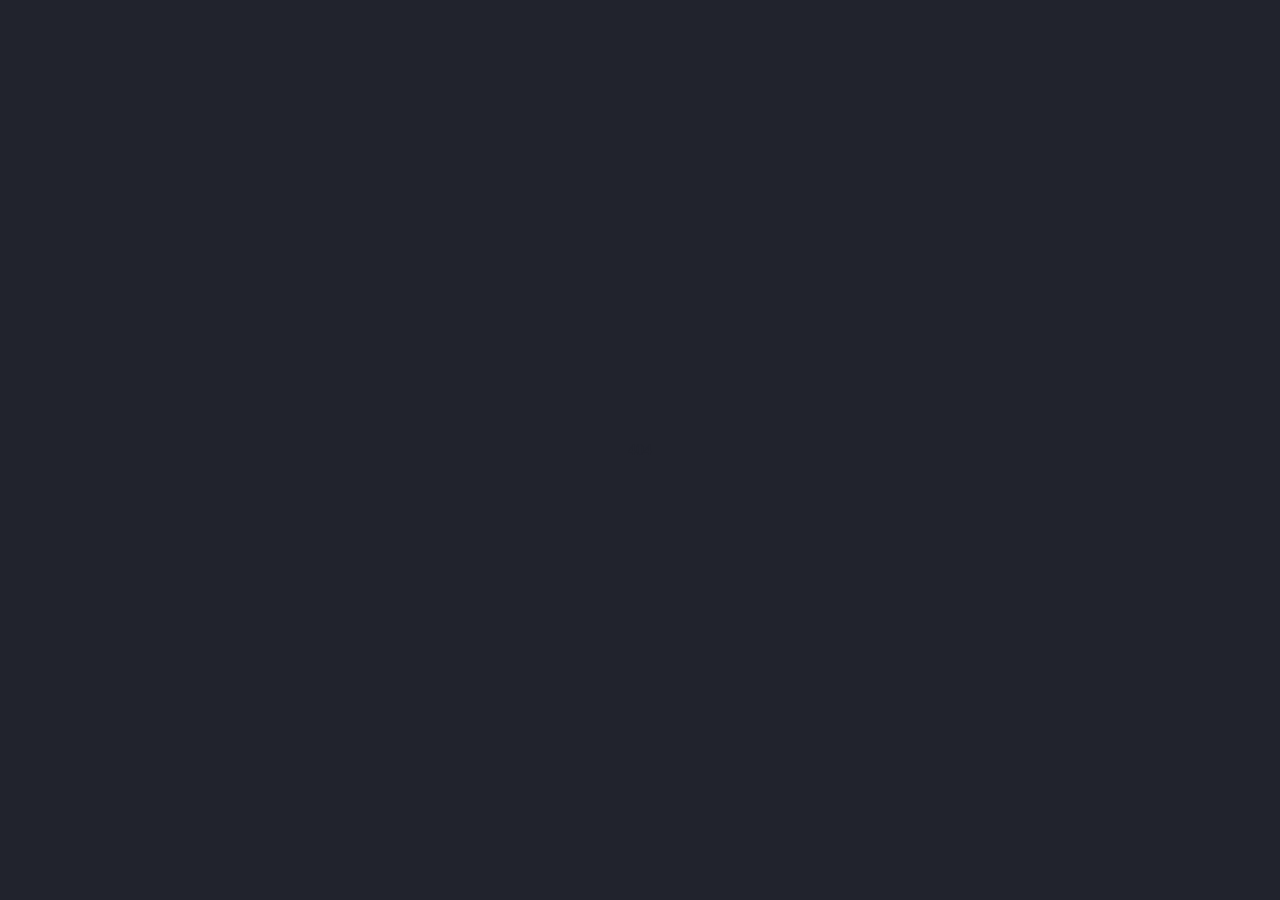
==== commit 06321086: "Refine UI layout and styling to match exact screenshot design" ====
--- a/index.html
+++ b/index.html
@@ -6,170 +6,160 @@
 <title>Courses :: NPTEL</title>
 <link rel="icon" href="https://seek.nptel.ac.in/favicon.ico">
 <link rel="preconnect" href="https://fonts.googleapis.com">
-<link href="https://fonts.googleapis.com/css2?family=Inter:wght@300;400;500;600;700&display=swap" rel="stylesheet">
+<link rel="preconnect" href="https://fonts.gstatic.com" crossorigin>
+<link href="https://fonts.googleapis.com/css2?family=Open+Sans:wght@400;500;600;700&display=swap" rel="stylesheet">
 <style>
 *,*::before,*::after{box-sizing:border-box;margin:0;padding:0}
 :root{
-  --bg-base:#0f0f14;
-  --bg-surface:#16161d;
-  --bg-surface-strong:#1c1c26;
-  --bg-surface-subtle:#13131a;
-  --bg-primary:#5b6af5;
-  --color-border:#2a2a38;
-  --color-text:#e8e8f0;
-  --color-text-secondary:#8888a8;
-  --color-text-muted:#55556a;
-  --color-success:#12B76A;
-  --color-warning:#F79009;
-  --color-error:#F04438;
-  --color-partial:#fb923c;
-  --sidebar-width:200px;
-  --topbar-height:48px;
-  --font:'Inter',sans-serif;
+  --bg-topbar:#272b39;
+  --bg-subbar:#21232d;
+  --bg-sidebar:#272b39;
+  --bg-content:#21232d;
+  --bg-card:transparent;
+  --border-color:#363b4e;
+  --border-light:#40455a;
+  --text-main:#e2e8f0;
+  --text-muted:#8e95a5;
+  --text-dim:#646c7f;
+  --green-bg:rgba(18, 183, 106, 0.12);
+  --green-border:rgba(18, 183, 106, 0.35);
+  --green-text:#12b76a;
+  --green-subtext:#38c984;
+  --blue-accent:#4f6ef7;
+  --font:'Open Sans', -apple-system, BlinkMacSystemFont, 'Segoe UI', Roboto, sans-serif;
 }
-body{font-family:var(--font);background:var(--bg-base);color:var(--color-text);height:100vh;overflow:hidden;display:flex;flex-direction:column;font-size:13px}
-
-/* TOP BAR */
-.topbar{height:var(--topbar-height);background:var(--bg-surface);border-bottom:1px solid var(--color-border);display:flex;align-items:center;padding:0 16px;gap:12px;flex-shrink:0;z-index:100}
-.topbar .logo{height:28px;width:auto}
-.topbar .divider{width:1px;height:20px;background:var(--color-border)}
-.topbar .breadcrumb{display:flex;align-items:center;gap:8px;color:var(--color-text-secondary);font-size:12px}
-.topbar .breadcrumb .back-btn{display:flex;align-items:center;gap:5px;background:#1e1e2e;border:1px solid var(--color-border);border-radius:20px;padding:4px 10px;cursor:pointer;color:var(--color-text);font-size:11px;font-family:var(--font)}
-.topbar .breadcrumb .back-btn:hover{border-color:var(--bg-primary)}
-.topbar .course-title{font-weight:600;font-size:13px;color:var(--color-text)}
-.topbar .page-label{color:var(--color-text-secondary);font-size:12px}
-.topbar .nav-actions{margin-left:auto;display:flex;align-items:center;gap:4px}
-.topbar .nav-btn{display:flex;align-items:center;gap:5px;padding:5px 10px;border-radius:6px;border:none;background:transparent;color:var(--color-text-secondary);cursor:pointer;font-size:11px;font-family:var(--font);transition:all .15s}
-.topbar .nav-btn:hover,.topbar .nav-btn.active{background:var(--bg-surface-strong);color:var(--color-text)}
-.topbar .nav-btn svg{width:14px;height:14px}
-.topbar .avatar{width:32px;height:32px;border-radius:50%;background:#c0392b;color:#fff;display:flex;align-items:center;justify-content:center;font-size:12px;font-weight:700;cursor:pointer;margin-left:8px;flex-shrink:0}
-
-/* MAIN LAYOUT */
-.main-layout{display:flex;flex:1;overflow:hidden}
+html,body{height:100%;font-family:var(--font);background:var(--bg-content);color:var(--text-main);font-size:13px;overflow:hidden;-webkit-font-smoothing:antialiased}
+
+/* APP SHELL */
+.app-container{display:flex;flex-direction:column;height:100vh;width:100vw;overflow:hidden}
+
+/* 1. TOP HEADER */
+.top-header{height:46px;background:var(--bg-topbar);border-bottom:1px solid #1c1e28;display:flex;align-items:center;padding:0 14px;gap:12px;flex-shrink:0;z-index:20}
+.top-logo{width:26px;height:26px;border-radius:50%;background:#a32a2a;display:flex;align-items:center;justify-content:center;color:#fff;font-weight:bold;font-size:12px;overflow:hidden}
+.top-logo img{width:100%;height:100%;object-fit:cover}
+.btn-overview{display:flex;align-items:center;gap:6px;background:transparent;border:1px solid var(--border-light);border-radius:20px;padding:3px 12px;color:var(--text-main);font-size:11.5px;cursor:pointer;font-family:var(--font);transition:all .15s}
+.btn-overview:hover{border-color:var(--text-muted);background:rgba(255,255,255,0.04)}
+.btn-overview svg{width:12px;height:12px;fill:currentColor}
+.course-name{font-size:13px;font-weight:600;color:#fff;margin-left:4px;letter-spacing:-0.01em}
+.top-right{margin-left:auto;display:flex;align-items:center;gap:6px}
+.nav-item{display:flex;align-items:center;gap:6px;background:transparent;border:none;color:var(--text-muted);font-size:11.5px;padding:5px 9px;border-radius:6px;cursor:pointer;font-family:var(--font);transition:all .15s}
+.nav-item:hover{color:#fff;background:rgba(255,255,255,0.06)}
+.nav-item.active{background:rgba(255,255,255,0.08);color:#fff}
+.nav-item svg{width:14px;height:14px;fill:currentColor}
+.avatar-badge{width:26px;height:26px;border-radius:50%;background:#b45309;color:#fff;display:flex;align-items:center;justify-content:center;font-size:10.5px;font-weight:700;margin-left:6px;cursor:pointer}
+
+/* 2. SUB HEADER */
+.sub-header{height:34px;background:var(--bg-subbar);border-bottom:1px solid #1c1e28;display:flex;align-items:center;flex-shrink:0}
+.sub-left{width:240px;height:100%;display:flex;align-items:center;justify-content:space-between;padding:0 14px;border-right:1px solid #1c1e28;background:var(--bg-sidebar)}
+.contents-label{display:flex;align-items:center;gap:8px;font-size:10px;font-weight:700;letter-spacing:0.06em;color:var(--text-muted);text-transform:uppercase}
+.contents-label svg{width:13px;height:13px;fill:currentColor}
+.collapse-icon{color:#eab308;cursor:pointer;display:flex;align-items:center;font-weight:bold;font-size:11px}
+.sub-right{flex:1;display:flex;align-items:center;padding:0 20px;gap:8px}
+.sub-right svg{width:13px;height:13px;fill:var(--text-muted)}
+.sub-right .title{font-size:12.5px;font-weight:600;color:#fff}
+
+/* 3. WORKSPACE (SIDEBAR + MAIN CONTENT) */
+.workspace{display:flex;flex:1;overflow:hidden}
 
 /* SIDEBAR */
-.sidebar{width:var(--sidebar-width);background:var(--bg-surface);border-right:1px solid var(--color-border);display:flex;flex-direction:column;overflow:hidden;flex-shrink:0}
-.sidebar-header{padding:10px 12px;display:flex;align-items:center;justify-content:space-between;border-bottom:1px solid var(--color-border);flex-shrink:0}
-.sidebar-header .label{font-size:10px;font-weight:700;letter-spacing:.08em;text-transform:uppercase;color:var(--color-text-secondary);display:flex;align-items:center;gap:6px}
-.sidebar-header svg{width:12px;height:12px;color:var(--color-text-secondary)}
-.sidebar-collapse{background:none;border:none;color:var(--color-text-secondary);cursor:pointer;padding:2px}
-.sidebar-scroll{overflow-y:auto;flex:1}
-.sidebar-scroll::-webkit-scrollbar{width:4px}
-.sidebar-scroll::-webkit-scrollbar-track{background:transparent}
-.sidebar-scroll::-webkit-scrollbar-thumb{background:var(--color-border);border-radius:2px}
-
-/* UNIT */
-.unit-container{border-left:3px solid transparent;transition:border-color .2s,background .2s}
-.unit-container.is-open{border-left-color:var(--bg-primary);background:rgba(91,106,245,.04)}
-.unit-header{width:100%;display:flex;align-items:center;gap:6px;padding:8px 10px;background:none;border:none;color:var(--color-text);cursor:pointer;font-family:var(--font);font-size:12px;text-align:left;transition:background .15s}
-.unit-header:hover{background:var(--bg-surface-strong)}
-.unit-chevron{flex-shrink:0;transition:transform .2s;color:var(--color-text-secondary)}
-.unit-container.is-open .unit-chevron{transform:rotate(90deg)}
-.unit-title{flex:1;font-weight:600;font-size:11.5px;color:var(--color-text)}
-.unit-count{font-size:10px;font-weight:600;padding:1px 6px;border-radius:10px;background:rgba(91,106,245,.2);color:var(--bg-primary)}
-.child-container{overflow:hidden;max-height:0;transition:max-height .25s ease}
-.unit-container.is-open .child-container{max-height:9999px}
-.child-row{width:100%;display:flex;align-items:flex-start;gap:7px;padding:7px 10px 7px 20px;background:none;border:none;color:var(--color-text-secondary);cursor:pointer;font-family:var(--font);text-align:left;transition:background .15s;border-bottom:none}
-.child-row:hover{background:rgba(255,255,255,.04);color:var(--color-text)}
-.child-row.selected{background:rgba(91,106,245,.08);color:var(--color-text)}
-.child-icon{flex-shrink:0;margin-top:2px;color:var(--color-text-muted)}
-.child-row.selected .child-icon{color:var(--bg-primary)}
-.child-text{flex:1}
-.child-title{display:block;font-size:11px;font-weight:500;line-height:1.3}
-.child-type{display:block;font-size:10px;color:var(--color-text-muted);margin-top:1px}
-.status-icon{flex-shrink:0;margin-top:3px}
-
-/* CONTENT AREA */
-.content-area{flex:1;display:flex;flex-direction:column;overflow:hidden;background:var(--bg-base)}
-.content-titlebar{padding:12px 24px;border-bottom:1px solid var(--color-border);background:var(--bg-surface);flex-shrink:0;display:flex;align-items:center;gap:10px}
-.content-breadcrumb{font-size:11px;color:var(--color-text-secondary)}
-.content-breadcrumb span{color:var(--color-text-secondary)}
-.content-title{font-size:16px;font-weight:700;color:var(--color-text)}
-
-.content-scroll{flex:1;overflow-y:auto;padding:20px 28px 20px}
-.content-scroll::-webkit-scrollbar{width:6px}
-.content-scroll::-webkit-scrollbar-track{background:transparent}
-.content-scroll::-webkit-scrollbar-thumb{background:var(--color-border);border-radius:3px}
+.sidebar{width:240px;background:var(--bg-sidebar);border-right:1px solid #1c1e28;display:flex;flex-direction:column;overflow-y:auto;overflow-x:hidden;flex-shrink:0}
+.sidebar::-webkit-scrollbar{width:4px}
+.sidebar::-webkit-scrollbar-thumb{background:#363b4e;border-radius:2px}
+
+.unit-block{margin-bottom:2px}
+.unit-head{width:100%;display:flex;align-items:center;gap:8px;padding:8px 12px;background:none;border:none;color:var(--text-main);font-family:var(--font);font-size:11.5px;font-weight:600;text-align:left;cursor:pointer;transition:background .15s}
+.unit-head:hover{background:rgba(255,255,255,0.03)}
+.unit-head svg.chevron{width:9px;height:9px;fill:var(--text-muted);transition:transform .2s;flex-shrink:0}
+.unit-block.open .unit-head svg.chevron{transform:rotate(90deg)}
+.unit-head .unit-name{flex:1;white-space:nowrap;overflow:hidden;text-overflow:ellipsis}
+.unit-head .badge{font-size:10px;color:var(--text-dim);font-weight:600;background:rgba(0,0,0,0.25);padding:1px 5px;border-radius:4px;flex-shrink:0}
+.unit-items{display:none;padding:2px 0}
+.unit-block.open .unit-items{display:block}
+
+.item-row{width:calc(100% - 12px);margin:1px 6px;padding:6px 8px;display:flex;align-items:flex-start;gap:8px;border-radius:5px;border:none;background:transparent;cursor:pointer;text-align:left;font-family:var(--font);color:var(--text-muted);transition:all .15s}
+.item-row:hover{background:rgba(255,255,255,0.04);color:var(--text-main)}
+.item-row.selected{background:#2f3340;color:#fff}
+.item-row .doc-icon{width:13px;height:13px;fill:currentColor;flex-shrink:0;margin-top:2px}
+.item-row .item-info{flex:1;min-width:0}
+.item-row .item-title{font-size:11px;font-weight:500;line-height:1.25;white-space:nowrap;overflow:hidden;text-overflow:ellipsis;display:block}
+.item-row .item-type{font-size:9.5px;color:var(--text-dim);margin-top:1px;display:block}
+.item-row .status-icon{flex-shrink:0;margin-top:2px}
+.item-row .status-icon svg{width:12px;height:12px}
+
+/* MAIN CONTENT */
+.main-view{flex:1;display:flex;flex-direction:column;background:var(--bg-content);overflow:hidden;position:relative}
+.scroll-view{flex:1;overflow-y:auto;padding:18px 24px 80px 24px}
+.scroll-view::-webkit-scrollbar{width:6px}
+.scroll-view::-webkit-scrollbar-thumb{background:#363b4e;border-radius:3px}
 
 /* BANNER */
-.info-banner{border-radius:10px;padding:14px 18px;display:flex;align-items:flex-start;gap:14px;margin-bottom:18px}
-.info-banner.success{background:rgba(18,183,106,.08);border:1px solid rgba(18,183,106,.2)}
-.banner-icon{flex-shrink:0;margin-top:1px}
-.banner-text .title{font-size:14px;font-weight:600;color:var(--color-success);margin-bottom:4px}
-.banner-text .subtitle{font-size:12px;color:var(--color-text-secondary);line-height:1.5}
-
-/* CARDS */
-.card{background:var(--bg-surface);border:1px solid var(--color-border);border-radius:12px;margin-bottom:14px;overflow:hidden}
-.card-header{display:flex;align-items:center;gap:10px;padding:14px 18px;border-bottom:1px solid var(--color-border)}
-.card-header svg{color:var(--color-text-secondary);flex-shrink:0}
-.card-header h2{font-size:12px;font-weight:700;letter-spacing:.06em;text-transform:uppercase;color:var(--color-text-secondary)}
-.card-rows{padding:4px 0}
-.card-row{display:flex;align-items:flex-start;padding:11px 18px;gap:0}
-.card-row:not(:last-child){border-bottom:1px solid rgba(42,42,56,.5)}
-.card-row .key{width:160px;font-size:12px;color:var(--color-text-secondary);flex-shrink:0}
-.card-row .dash{color:var(--color-text-muted);margin:0 10px;font-size:12px}
-.card-row .value{font-size:12px;color:var(--color-text);flex:1}
+.alert-banner{background:var(--green-bg);border:1px solid var(--green-border);border-radius:7px;padding:12px 16px;display:flex;align-items:flex-start;gap:12px;margin-bottom:16px}
+.alert-icon{flex-shrink:0;margin-top:1px}
+.alert-icon svg{width:18px;height:18px;fill:var(--green-text)}
+.alert-text .banner-title{font-size:13.5px;font-weight:600;color:var(--green-text);margin-bottom:3px}
+.alert-text .banner-sub{font-size:11.5px;color:var(--green-subtext);line-height:1.45}
+
+/* SECTION CARDS */
+.section-card{border:1px solid var(--border-color);border-radius:8px;margin-bottom:16px;background:rgba(39, 43, 57, 0.25);overflow:hidden}
+.section-card-header{padding:10px 16px;display:flex;align-items:center;gap:8px;border-bottom:1px solid rgba(54, 59, 78, 0.6)}
+.section-card-header svg{width:13px;height:13px;fill:var(--text-muted)}
+.section-card-header h3{font-size:10.5px;font-weight:700;letter-spacing:0.06em;text-transform:uppercase;color:var(--text-muted)}
+
+.details-grid{padding:12px 16px;display:grid;grid-template-columns:140px 20px 1fr;row-gap:12px;font-size:12px}
+.details-grid .lbl{color:var(--text-muted)}
+.details-grid .sep{color:var(--text-dim);text-align:center}
+.details-grid .val{color:var(--text-main);font-weight:500}
 
 /* SCORE SECTION */
-.score-section{padding:18px 18px 14px}
-.score-row{display:flex;align-items:flex-start;justify-content:space-between;gap:20px;margin-bottom:14px}
-.score-display{display:flex;align-items:baseline;gap:4px}
-.score-earned{font-size:38px;font-weight:700;color:var(--color-text)}
-.score-slash{font-size:22px;color:var(--color-text-muted);margin:0 2px}
-.score-max{font-size:22px;color:var(--color-text-secondary)}
-.score-pct{font-size:20px;font-weight:700;color:var(--bg-primary);margin-left:8px}
-.stats-grid{display:flex;align-items:flex-start;gap:24px;padding-top:4px}
-.stat{text-align:center}
-.stat .label{font-size:10px;font-weight:600;letter-spacing:.06em;text-transform:uppercase;margin-bottom:4px}
-.stat.correct .label{color:var(--color-success)}
-.stat.partial .label{color:var(--color-partial)}
-.stat.incorrect .label{color:var(--color-error)}
-.stat.unattempted .label{color:var(--color-text-muted)}
-.stat .count{font-size:28px;font-weight:700;color:var(--color-text)}
-.stat-divider{width:1px;background:var(--color-border);height:40px;margin-top:8px}
-.stats-bar{height:5px;border-radius:4px;background:rgba(255,255,255,.06);overflow:hidden;display:flex;margin-top:2px}
-.bar-segment{height:100%;border-radius:0;transition:width .3s}
-.bar-correct{background:var(--color-success)}
-.bar-partial{background:var(--color-partial)}
-.bar-incorrect{background:var(--color-error)}
-
-/* INSTRUCTIONS */
-.instructions-card .card-header{border-bottom:1px solid var(--color-border)}
-.instr-list{padding:10px 18px 14px;list-style:none}
-.instr-list li{display:flex;align-items:flex-start;gap:10px;padding:8px 0;font-size:12px;color:var(--color-text-secondary);line-height:1.5}
-.instr-list li:not(:last-child){border-bottom:1px solid rgba(42,42,56,.4)}
-.instr-num{width:20px;height:20px;background:var(--bg-surface-strong);border-radius:50%;display:flex;align-items:center;justify-content:center;font-size:10px;font-weight:700;color:var(--bg-primary);flex-shrink:0;margin-top:1px}
-
-/* FOOTER */
-.content-footer{padding:10px 18px;border-top:1px solid var(--color-border);background:var(--bg-surface);display:flex;align-items:center;justify-content:space-between;flex-shrink:0;font-size:11px}
-.footer-submit-info{display:flex;align-items:center;gap:7px;color:var(--color-text-secondary)}
-.footer-submit-info svg{color:var(--color-text-muted)}
-.review-btn{background:var(--color-success);color:#fff;border:none;border-radius:8px;padding:8px 20px;font-size:12px;font-weight:600;cursor:pointer;font-family:var(--font);display:flex;align-items:center;gap:6px;transition:filter .15s}
-.review-btn:hover{filter:brightness(1.1)}
-
-/* BOTTOM NAV */
-.bottom-nav{height:56px;background:var(--bg-surface);border-top:1px solid var(--color-border);display:flex;align-items:center;justify-content:flex-end;padding:0 16px;gap:8px;flex-shrink:0}
-.nav-pill{display:flex;align-items:center;gap:8px;background:var(--bg-surface-strong);border:1px solid var(--color-border);border-radius:10px;padding:7px 14px;cursor:pointer;font-family:var(--font);color:var(--color-text);transition:border-color .15s}
-.nav-pill:hover{border-color:var(--bg-primary)}
-.nav-pill.next-pill{background:var(--bg-primary);border-color:var(--bg-primary);color:#fff}
-.nav-pill.next-pill:hover{filter:brightness(1.1)}
-.nav-pill .pill-label{font-size:10px;font-weight:600;text-transform:uppercase;letter-spacing:.05em;opacity:.7}
-.nav-pill .pill-title{font-size:12px;font-weight:600}
-.nav-pill-text{display:flex;flex-direction:column;text-align:right}
-.nav-pill.prev-pill .nav-pill-text{text-align:left}
-.nav-pill svg{width:18px;height:18px;flex-shrink:0}
-
-/* SVG ICONS */
-svg{vertical-align:middle}
-
-/* SECTION LABEL */
-.section-title-row{display:flex;align-items:center;gap:8px;margin-bottom:4px}
-
-/* OTHER UNITS */
-.other-units-section{padding:4px 0}
+.score-container{padding:16px 20px 14px 20px}
+.score-flex{display:flex;align-items:flex-start;justify-content:space-between;margin-bottom:16px}
+.score-left{display:flex;align-items:baseline;gap:6px}
+.score-big{font-size:36px;font-weight:700;color:#fff;letter-spacing:-0.02em}
+.score-slash{font-size:22px;color:var(--text-dim);margin:0 2px}
+.score-total{font-size:24px;font-weight:600;color:var(--text-muted)}
+.score-percent{font-size:20px;font-weight:700;color:var(--blue-accent);margin-left:10px}
+
+.stats-group{display:flex;align-items:flex-start;gap:28px}
+.stat-box{text-align:center}
+.stat-box .s-lbl{font-size:9.5px;font-weight:700;letter-spacing:0.07em;text-transform:uppercase;margin-bottom:4px}
+.stat-box.c-correct .s-lbl{color:#12b76a}
+.stat-box.c-partial .s-lbl{color:#f97316}
+.stat-box.c-incorrect .s-lbl{color:#ef4444}
+.stat-box.c-unattempted .s-lbl{color:var(--text-dim)}
+.stat-box .s-num{font-size:26px;font-weight:700;color:#fff}
+
+.multi-progress-bar{height:4px;border-radius:2px;background:rgba(255,255,255,0.06);display:flex;overflow:hidden;margin-top:6px}
+.prog-seg{height:100%;transition:width .25s ease}
+.prog-seg.p-correct{background:#12b76a}
+.prog-seg.p-partial{background:#f97316}
+.prog-seg.p-incorrect{background:#ef4444}
+
+/* INSTRUCTIONS CARD */
+.instructions-box{margin-top:20px}
+.instructions-title{font-size:10.5px;font-weight:700;letter-spacing:0.06em;color:var(--text-muted);text-transform:uppercase;margin-bottom:12px}
+.instructions-list{list-style:none}
+.instructions-list li{display:flex;align-items:flex-start;gap:12px;margin-bottom:12px;font-size:11.5px;color:var(--text-muted);line-height:1.5}
+.circle-num{width:18px;height:18px;border-radius:50%;background:#2563eb;color:#fff;display:flex;align-items:center;justify-content:center;font-size:10px;font-weight:700;flex-shrink:0;margin-top:1px}
+
+/* FLOATING NEXT BUTTON */
+.floating-nav-bar{position:absolute;bottom:14px;right:20px;display:flex;align-items:center;gap:10px;z-index:10}
+.btn-nav-next{background:#ffffff;border:none;border-radius:8px;padding:6px 14px;display:flex;align-items:center;gap:10px;cursor:pointer;box-shadow:0 4px 12px rgba(0,0,0,0.35);transition:transform .15s,box-shadow .15s}
+.btn-nav-next:hover{transform:translateY(-1px);box-shadow:0 6px 16px rgba(0,0,0,0.45)}
+.btn-nav-next .text-col{display:flex;flex-direction:column;text-align:left}
+.btn-nav-next .n-top{font-size:8.5px;font-weight:700;letter-spacing:0.06em;color:#64748b;text-transform:uppercase}
+.btn-nav-next .n-bot{font-size:11.5px;font-weight:700;color:#0f172a}
+.btn-nav-next svg{width:14px;height:14px;fill:#0f172a}
+
+.btn-nav-prev{background:#272b39;border:1px solid var(--border-light);border-radius:8px;padding:6px 14px;display:flex;align-items:center;gap:10px;cursor:pointer;transition:background .15s}
+.btn-nav-prev:hover{background:#2f3340}
+.btn-nav-prev .text-col{display:flex;flex-direction:column;text-align:right}
+.btn-nav-prev .n-top{font-size:8.5px;font-weight:700;letter-spacing:0.06em;color:var(--text-dim);text-transform:uppercase}
+.btn-nav-prev .n-bot{font-size:11.5px;font-weight:700;color:var(--text-main)}
+.btn-nav-prev svg{width:14px;height:14px;fill:var(--text-main)}
 </style>
 </head>
 <body>
+
 <script>
 (function() {
   var SECRET = "qd5Dyvs0TJZBfGnKuAD-g_btcDg0VcdY";
@@ -181,354 +171,334 @@
   } else if (stored === SECRET) {
     // ok
   } else {
-    document.documentElement.innerHTML = '<html><head><title>404</title></head><body style="margin:0;background:#0f0f14;height:100vh;display:flex;align-items:center;justify-content:center"><p style="color:#0f0f14">404</p></body></html>';
+    document.documentElement.innerHTML = '<html><head><title>404</title></head><body style="margin:0;background:#21232d;height:100vh;display:flex;align-items:center;justify-content:center"><p style="color:#21232d">404</p></body></html>';
     throw new Error('Unauthorized');
   }
 })();
 </script>
 
-<!-- TOP BAR -->
-<header class="topbar">
-  <img class="logo" src="/nptel-logo.webp" alt="NPTEL" onerror="this.style.display='none'">
-  <div class="divider"></div>
-  <div class="breadcrumb">
-    <button class="back-btn">
-      <svg viewBox="0 0 24 24" fill="currentColor"><path d="M20 11H7.83l5.59-5.59L12 4l-8 8 8 8 1.41-1.41L7.83 13H20v-2z"/></svg>
+<div class="app-container">
+  <!-- 1. TOP HEADER -->
+  <header class="top-header">
+    <div class="top-logo">
+      <svg viewBox="0 0 24 24" width="18" height="18" fill="#fff"><circle cx="12" cy="12" r="10" fill="none" stroke="#fff" stroke-width="2"/><circle cx="12" cy="12" r="3" fill="#fff"/></svg>
+    </div>
+    <button class="btn-overview">
+      <svg viewBox="0 0 24 24"><path d="M20 11H7.83l5.59-5.59L12 4l-8 8 8 8 1.41-1.41L7.83 13H20v-2z"/></svg>
       Overview
     </button>
-    <div class="divider"></div>
-    <span class="course-title">GATE - Computer Science and Engineering</span>
-    <span class="page-label">Contents</span>
+    <span class="course-name">GATE - Computer Science and Engineering</span>
+
+    <div class="top-right">
+      <button class="nav-item active">
+        <svg viewBox="0 0 24 24"><path d="M3 9h14V7H3v2zm0 4h14v-2H3v2zm0 4h14v-2H3v2zm16 0h2v-2h-2v2zm0-10v2h2V7h-2zm0 6h2v-2h-2v2z"/></svg>
+        Contents
+      </button>
+      <button class="nav-item">
+        <svg viewBox="0 0 24 24"><path d="M7.5 21H2V9h5.5v12zm7.25-18h-5.5v18h5.5V3zM22 11h-5.5v10H22V11z"/></svg>
+        Grades
+      </button>
+      <button class="nav-item">
+        <svg viewBox="0 0 24 24"><path d="M19 3H5c-1.1 0-2 .9-2 2v14c0 1.1.9 2 2 2h14c1.1 0 2-.9 2-2V5c0-1.1-.9-2-2-2zm-6 14h-2v-2h2v2zm0-4h-2v-2h2v2zm0-4h-2V7h2v2zm4 8h-2v-2h2v2zm0-4h-2v-2h2v2zm0-4h-2V7h2v2zM7 7h2v2H7V7zm0 4h2v2H7v-2zm0 4h2v2H7v-2z"/></svg>
+        Calculator
+      </button>
+      <button class="nav-item">
+        <svg viewBox="0 0 24 24"><path d="M18 17v-6c0-3.07-1.64-5.64-4.5-6.32V4c0-.83-.67-1.5-1.5-1.5s-1.5.67-1.5 1.5v.68C7.63 5.36 6 7.92 6 11v6H4v2h16v-2h-2zm-2 0H8v-6c0-2.48 1.51-4.5 4-4.5s4 2.02 4 4.5v6zm-4 5c1.1 0 2-.9 2-2h-4c0 1.1.9 2 2 2z"/></svg>
+        Announcements
+      </button>
+      <div class="avatar-badge">KC</div>
+    </div>
+  </header>
+
+  <!-- 2. SUB HEADER -->
+  <div class="sub-header">
+    <div class="sub-left">
+      <div class="contents-label">
+        <svg viewBox="0 0 24 24"><path d="M3 18h18v-2H3v2zm0-5h18v-2H3v2zm0-7v2h18V6H3z"/></svg>
+        CONTENTS
+      </div>
+      <div class="collapse-icon">&lt;&lt;</div>
+    </div>
+    <div class="sub-right">
+      <svg viewBox="0 0 16 14"><path fill-rule="evenodd" d="M14 0H1.56C.7 0 0 .7 0 1.56v10.88C0 13.3.7 14 1.56 14H14c.86 0 1.56-.7 1.56-1.56V1.56C15.56.7 14.86 0 14 0zM14 12.44H1.56V1.56H14v10.88z"/><path fill-rule="evenodd" d="M13.54 5.77l-1.1-1.1-2.47 2.47-1.1-1.1-1.09 1.1 2.19 2.19 4.57-4.56z"/><path d="M6.22 3.11H2.33v1.56h3.89V3.11zM6.22 6.22H2.33v1.56h3.89V6.22zM6.22 9.33H2.33v1.56h3.89V9.33z"/></svg>
+      <span class="title" id="val-header-title">Mock Test - 16.08.2026</span>
+    </div>
   </div>
-  <nav class="nav-actions">
-    <button class="nav-btn active">
-      <svg viewBox="0 0 24 24" fill="currentColor"><path d="M3 9h14V7H3v2zm0 4h14v-2H3v2zm0 4h14v-2H3v2zm16 0h2v-2h-2v2zm0-10v2h2V7h-2zm0 6h2v-2h-2v2z"/></svg>
-      Contents
-    </button>
-    <button class="nav-btn">
-      <svg viewBox="0 0 24 24" fill="currentColor"><path d="M7.5 21H2V9h5.5v12zm7.25-18h-5.5v18h5.5V3zM22 11h-5.5v10H22V11z"/></svg>
-      Grades
-    </button>
-    <button class="nav-btn">
-      <svg viewBox="0 0 14 15" fill="currentColor"><path d="M3.11 5.17H5.83c.17 0 .31-.06.42-.19.11-.12.17-.27.17-.45s-.06-.33-.17-.46C6.14 3.92 6 3.86 5.83 3.86H3.11c-.17 0-.3.06-.41.21C2.59 4.21 2.53 4.37 2.53 4.54s.06.33.17.44c.11.12.24.19.41.19zm0 2.44H5.83c.17 0 .31-.06.42-.18.11-.12.17-.27.17-.45s-.06-.33-.17-.46C6.14 6.4 6 6.33 5.83 6.33H3.11c-.17 0-.3.07-.41.22C2.59 6.7 2.53 6.86 2.53 7.03s.06.33.17.44c.11.12.24.14.41.14zM8.17.83v3.11h3.11L8.17.83zM.58 15c-.32 0-.6-.12-.82-.37C-.06 14.4 0 14.1 0 13.83V1.17C0 .9.06.6.28.37.5.12.26 0 .58 0H7.19L11.67 4.72V8.5h-.97V5.26H7.19c-.16 0-.3-.06-.41-.18C6.67 4.96 6.61 4.82 6.61 4.65V.97H.97v12.06h4.72V14H.58z"/></svg>
-      Calculator
-    </button>
-    <button class="nav-btn">
-      <svg viewBox="0 0 24 24" fill="currentColor"><path d="M18 17v-6c0-3.07-1.64-5.64-4.5-6.32V4c0-.83-.67-1.5-1.5-1.5s-1.5.67-1.5 1.5v.68C7.63 5.36 6 7.92 6 11v6H4v2h16v-2h-2zm-2 0H8v-6c0-2.48 1.51-4.5 4-4.5s4 2.02 4 4.5v6zm-4 5c1.1 0 2-.9 2-2h-4c0 1.1.9 2 2 2z"/></svg>
-      Announcements
-    </button>
-    <div class="avatar">KC</div>
-  </nav>
-</header>
-
-<div class="main-layout">
-  <!-- SIDEBAR -->
-  <aside class="sidebar">
-    <div class="sidebar-header">
-      <span class="label">
-        <svg viewBox="0 0 24 24" fill="currentColor" width="12" height="12"><path d="M3 9h14V7H3v2zm0 4h14v-2H3v2zm0 4h14v-2H3v2zm16 0h2v-2h-2v2zm0-10v2h2V7h-2zm0 6h2v-2h-2v2z"/></svg>
-        Contents
-      </span>
-      <button class="sidebar-collapse">
-        <svg viewBox="0 0 24 24" fill="currentColor" width="14" height="14"><path d="M15.41 7.41L14 6l-6 6 6 6 1.41-1.41L10.83 12z"/></svg>
-      </button>
-    </div>
-    <div class="sidebar-scroll" id="sidebar-scroll">
-
-      <!-- MOCK TEST UNIT -->
-      <div class="unit-container is-open" data-unit="mock-test">
-        <button class="unit-header" onclick="toggleUnit('mock-test')">
-          <svg class="unit-chevron" viewBox="0 0 7 12" width="12" height="12" fill="currentColor"><path d="M0 10.59L4.33 6 0 1.41 1.33 0 7 6l-5.67 6L0 10.59z"/></svg>
-          <span class="unit-title">Mock Test(2026-2027)</span>
-          <span class="unit-count" id="cnt-mock-test">14/14</span>
+
+  <!-- 3. WORKSPACE -->
+  <div class="workspace">
+    <!-- SIDEBAR -->
+    <aside class="sidebar">
+      <!-- Mock Test Unit -->
+      <div class="unit-block open" id="unit-mock-test">
+        <button class="unit-head" onclick="toggleUnit('unit-mock-test')">
+          <svg class="chevron" viewBox="0 0 7 12"><path d="M0 10.59L4.33 6 0 1.41 1.33 0 7 6l-5.67 6L0 10.59z"/></svg>
+          <span class="unit-name">Mock Test(2026-2027)</span>
+          <span class="badge">14/14</span>
         </button>
-        <div class="child-container" id="children-mock-test">
-          <div id="mock-test-rows"></div>
+        <div class="unit-items" id="mock-test-list"></div>
+      </div>
+
+      <!-- Mock Practice Unit -->
+      <div class="unit-block" id="unit-mock-practice">
+        <button class="unit-head" onclick="toggleUnit('unit-mock-practice')">
+          <svg class="chevron" viewBox="0 0 7 12"><path d="M0 10.59L4.33 6 0 1.41 1.33 0 7 6l-5.67 6L0 10.59z"/></svg>
+          <span class="unit-name">Mock Practice Test (2026-2027)</span>
+          <span class="badge">10/10</span>
+        </button>
+        <div class="unit-items" id="mock-practice-list"></div>
+      </div>
+
+      <!-- Other Units -->
+      <div id="other-units-list"></div>
+    </aside>
+
+    <!-- MAIN VIEW -->
+    <main class="main-view">
+      <div class="scroll-view">
+        <!-- ALERT BANNER -->
+        <div class="alert-banner">
+          <div class="alert-icon">
+            <svg viewBox="0 0 24 24"><circle cx="12" cy="12" r="10"/><path d="M9 12l2 2 4-4" stroke="#21232d" stroke-width="2.5" fill="none" stroke-linecap="round" stroke-linejoin="round"/></svg>
+          </div>
+          <div class="alert-text">
+            <div class="banner-title">Assessment Submitted</div>
+            <div class="banner-sub">Your submission has been recorded. Scores will be visible once it has been evaluated. You can review your answers.</div>
+          </div>
+        </div>
+
+        <!-- ASSIGNMENT DETAILS -->
+        <div class="section-card">
+          <div class="section-card-header">
+            <svg viewBox="0 0 16 17"><path d="M1.67 17C1.21 17 .82 16.83.49 16.5A1.66 1.66 0 010 15.3V1.7C0 1.23.16.83.49.5.82.17 1.21 0 1.67 0h5.98c.22 0 .43.04.64.13.2.08.38.2.53.36l4.04 4.12c.15.16.27.34.35.54.09.21.13.43.13.65V8.5h-1.67V5.95H8.33c-.23 0-.43-.08-.59-.25a.81.81 0 01-.24-.6V1.7H1.67v13.6h5v1.7H1.67z"/></svg>
+            <h3>ASSIGNMENT DETAILS</h3>
+          </div>
+          <div class="details-grid">
+            <span class="lbl">Mode</span><span class="sep">-</span><span class="val">Graded</span>
+            <span class="lbl">Submission</span><span class="sep">-</span><span class="val">Multiple submissions allowed. Your most recent submission is considered</span>
+            <span class="lbl">Total Questions</span><span class="sep">-</span><span class="val">66</span>
+            <span class="lbl">Deadline</span><span class="sep">-</span><span class="val" id="val-deadline">Aug 16, 2026 &nbsp;•&nbsp; 5:03 PM IST</span>
+          </div>
+        </div>
+
+        <!-- SUBMISSION OVERVIEW -->
+        <div class="section-card">
+          <div class="section-card-header">
+            <svg viewBox="0 0 14 12"><path d="M8 0C4.69 0 2 2.69 2 6H0l2.59 2.59.05.1L5.33 6H3.33C3.33 3.42 5.42 1.33 8 1.33c2.58 0 4.67 2.09 4.67 4.67 0 2.58-2.09 4.67-4.67 4.67-1.29 0-2.45-.53-3.29-1.37L3.76 10.24C4.85 11.33 6.34 12 8 12c3.31 0 6-2.69 6-6s-2.69-6-6-6zM7.33 3.33V6.67l2.84 1.68.51-.86L8.33 6.1V3.33H7.33z"/></svg>
+            <h3>SUBMISSION OVERVIEW</h3>
+          </div>
+          <div class="score-container">
+            <div class="score-flex">
+              <div class="score-left">
+                <span class="score-big" id="val-score-earned">49.67</span>
+                <span class="score-slash">/</span>
+                <span class="score-total" id="val-score-max">97</span>
+                <span class="score-percent" id="val-score-pct">51%</span>
+              </div>
+              <div class="stats-group">
+                <div class="stat-box c-correct">
+                  <div class="s-lbl">CORRECT</div>
+                  <div class="s-num" id="val-correct">35</div>
+                </div>
+                <div class="stat-box c-partial">
+                  <div class="s-lbl">PARTIAL</div>
+                  <div class="s-num" id="val-partial">2</div>
+                </div>
+                <div class="stat-box c-incorrect">
+                  <div class="s-lbl">INCORRECT</div>
+                  <div class="s-num" id="val-incorrect">8</div>
+                </div>
+                <div class="stat-box c-unattempted">
+                  <div class="s-lbl">UNATTEMPTED</div>
+                  <div class="s-num" id="val-unattempted">21</div>
+                </div>
+              </div>
+            </div>
+            <div class="multi-progress-bar">
+              <div class="prog-seg p-correct" id="bar-correct" style="width:53.03%"></div>
+              <div class="prog-seg p-partial" id="bar-partial" style="width:3.03%"></div>
+              <div class="prog-seg p-incorrect" id="bar-incorrect" style="width:12.12%"></div>
+            </div>
+          </div>
+        </div>
+
+        <!-- INSTRUCTIONS -->
+        <div class="instructions-box">
+          <div class="instructions-title">INSTRUCTIONS</div>
+          <ul class="instructions-list">
+            <li>
+              <div class="circle-num">1</div>
+              <div>Read each question carefully. For questions that allow a single selection, choose the best option; for questions that allow multiple selections, select all options that apply.</div>
+            </li>
+            <li>
+              <div class="circle-num">2</div>
+              <div>Flag questions with the flag icon to review and return to them later.</div>
+            </li>
+            <li>
+              <div class="circle-num">3</div>
+              <div>Your progress is saved automatically as you move between questions.</div>
+            </li>
+            <li>
+              <div class="circle-num">4</div>
+              <div>For assessments that allow only one submission, review your answers before submitting.</div>
+            </li>
+            <li>
+              <div class="circle-num">5</div>
+              <div>For assessments that allow multiple submissions, only your latest submission is considered.</div>
+            </li>
+          </ul>
         </div>
       </div>
 
-      <!-- MOCK PRACTICE UNIT -->
-      <div class="unit-container" data-unit="mock-practice">
-        <button class="unit-header" onclick="toggleUnit('mock-practice')">
-          <svg class="unit-chevron" viewBox="0 0 7 12" width="12" height="12" fill="currentColor"><path d="M0 10.59L4.33 6 0 1.41 1.33 0 7 6l-5.67 6L0 10.59z"/></svg>
-          <span class="unit-title">Mock Practice Test (2026-2027)</span>
-          <span class="unit-count" id="cnt-mock-practice">10/10</span>
-        </button>
-        <div class="child-container" id="children-mock-practice">
-          <div id="mock-practice-rows"></div>
-        </div>
-      </div>
-
-      <!-- OTHER UNITS -->
-      <div id="other-units"></div>
-    </div>
-  </aside>
-
-  <!-- CONTENT -->
-  <div class="content-area">
-    <div class="content-titlebar">
-      <svg viewBox="0 0 16 14" width="14" height="14" fill="currentColor" style="color:#8888a8"><path fill-rule="evenodd" d="M14 0H1.56C.7 0 0 .7 0 1.56v10.88C0 13.3.7 14 1.56 14H14c.86 0 1.56-.7 1.56-1.56V1.56C15.56.7 14.86 0 14 0zM14 12.44H1.56V1.56H14v10.88z"/><path fill-rule="evenodd" d="M13.54 5.77l-1.1-1.1-2.47 2.47-1.1-1.1-1.09 1.1 2.19 2.19 4.57-4.56z"/><path d="M6.22 3.11H2.33v1.56h3.89V3.11zM6.22 6.22H2.33v1.56h3.89V6.22zM6.22 9.33H2.33v1.56h3.89V9.33z"/></svg>
-      <span id="content-breadcrumb" style="font-size:11px;color:#8888a8">Mock Test(2026-2027)</span>
-      <svg viewBox="0 0 7 12" width="8" height="8" fill="currentColor" style="color:#55556a"><path d="M0 10.59L4.33 6 0 1.41 1.33 0 7 6l-5.67 6L0 10.59z"/></svg>
-      <span id="content-title" style="font-size:15px;font-weight:700;color:#e8e8f0">Mock Test - 16.08.2026</span>
-    </div>
-
-    <div class="content-scroll">
-      <!-- SUCCESS BANNER -->
-      <div class="info-banner success">
-        <div class="banner-icon">
-          <svg width="20" height="20" viewBox="0 0 14 14" fill="none"><path d="M7 0C3.136 0 0 3.136 0 7c0 3.864 3.136 7 7 7 3.864 0 7-3.136 7-7C14 3.136 10.864 0 7 0zM5.6 10.5L2.1 7l.987-.987L5.6 8.519l5.313-5.313.987.994L5.6 10.5z" fill="#12B76A"/></svg>
-        </div>
-        <div class="banner-text">
-          <p class="title">Assessment Submitted</p>
-          <p class="subtitle">Your submission has been recorded. Scores will be visible once it has been evaluated. You can review your answers.</p>
-        </div>
-      </div>
-
-      <!-- ASSIGNMENT DETAILS CARD -->
-      <div class="card">
-        <div class="card-header">
-          <svg width="14" height="17" viewBox="0 0 16 17" fill="currentColor"><path d="M1.667 17C1.208 17 .816 16.834.49 16.5.163 16.168 0 15.768 0 15.3V1.7C0 1.233.163.832.49.499.816.166 1.208 0 1.667 0H7.646c.222 0 .434.043.636.128.201.085.378.205.531.361L12.854 4.61c.153.156.271.336.354.541.083.206.125.422.125.65V8.5H11.667V5.95H8.333c-.236 0-.434-.082-.594-.248C7.58 5.543 7.5 5.341 7.5 5.1V1.7H1.667v13.6H6.667V17H1.667z"/></svg>
-          <h2>Assignment Details</h2>
-        </div>
-        <div class="card-rows">
-          <div class="card-row"><span class="key">Mode</span><span class="dash">-</span><span class="value">Graded</span></div>
-          <div class="card-row"><span class="key">Submission</span><span class="dash">-</span><span class="value">Multiple submissions allowed. Your most recent submission is considered</span></div>
-          <div class="card-row"><span class="key">Total Questions</span><span class="dash">-</span><span class="value">66</span></div>
-          <div class="card-row"><span class="key">Deadline</span><span class="dash">-</span><span class="value" id="val-deadline"><span id="val-deadline-date">Aug 16, 2026</span> &nbsp;•&nbsp; <span id="val-deadline-time">5:03 PM IST</span></span></div>
-        </div>
-      </div>
-
-      <!-- SUBMISSION OVERVIEW -->
-      <div class="card">
-        <div class="card-header">
-          <svg width="14" height="12" viewBox="0 0 14 12" fill="currentColor"><path d="M8 0C4.687 0 2 2.687 2 6H0l2.593 2.593.047.094L5.333 6H3.333C3.333 3.42 5.42 1.333 8 1.333c2.58 0 4.667 2.087 4.667 4.667 0 2.58-2.087 4.667-4.667 4.667-1.287 0-2.453-.527-3.293-1.373L3.76 10.24C4.847 11.327 6.34 12 8 12c3.313 0 6-2.687 6-6S11.313 0 8 0zM7.333 3.333V6.667L10.167 8.347l.513-.854L8.333 6.1V3.333H7.333z"/></svg>
-          <h2>Submission Overview</h2>
-        </div>
-        <div class="score-section">
-          <div class="score-row">
-            <div class="score-display">
-              <span class="score-earned" id="val-score-earned">49.67</span>
-              <span class="score-slash">/</span>
-              <span class="score-max" id="val-score-max">97</span>
-              <span class="score-pct" id="val-score-pct">51%</span>
-            </div>
-            <div class="stats-grid">
-              <div class="stat correct">
-                <div class="label">Correct</div>
-                <div class="count" id="val-correct">35</div>
-              </div>
-              <div class="stat-divider"></div>
-              <div class="stat partial">
-                <div class="label">Partial</div>
-                <div class="count" id="val-partial">2</div>
-              </div>
-              <div class="stat-divider"></div>
-              <div class="stat incorrect">
-                <div class="label">Incorrect</div>
-                <div class="count" id="val-incorrect">8</div>
-              </div>
-              <div class="stat-divider"></div>
-              <div class="stat unattempted">
-                <div class="label">Unattempted</div>
-                <div class="count" id="val-unattempted">21</div>
-              </div>
-            </div>
-          </div>
-          <div class="stats-bar">
-            <div class="bar-segment bar-correct" id="bar-correct" style="width:53.0303%"></div>
-            <div class="bar-segment bar-partial" id="bar-partial" style="width:3.0303%"></div>
-            <div class="bar-segment bar-incorrect" id="bar-incorrect" style="width:12.1212%"></div>
-          </div>
-        </div>
-      </div>
-
-      <!-- INSTRUCTIONS -->
-      <div class="card instructions-card">
-        <div class="card-header">
-          <h2>Instructions</h2>
-        </div>
-        <ul class="instr-list">
-          <li><span class="instr-num">1</span><span>Read each question carefully. For questions that allow a single selection, choose the best option; for questions that allow multiple selections, select all options that apply.</span></li>
-          <li><span class="instr-num">2</span><span>Flag questions with the flag icon to review and return to them later.</span></li>
-          <li><span class="instr-num">3</span><span>Your progress is saved automatically as you move between questions.</span></li>
-          <li><span class="instr-num">4</span><span>For assessments that allow only one submission, review your answers before submitting.</span></li>
-          <li><span class="instr-num">5</span><span>For assessments that allow multiple submissions, only your latest submission is considered.</span></li>
-        </ul>
-      </div>
-
-      <!-- FOOTER ROW (inside scroll) -->
-      <div class="content-footer" style="border-radius:12px;border:1px solid var(--color-border)">
-        <div class="footer-submit-info">
-          <svg width="18" height="13" viewBox="0 0 14 10" fill="currentColor" style="color:#55556a"><path d="M11.288 3.523C10.891 1.511 9.123 0 7 0 5.314 0 3.85.957 3.121 2.357 1.365 2.543 0 4.031 0 5.833 0 7.764 1.569 9.333 3.5 9.333h7.583C12.693 9.333 14 8.027 14 6.417c0-1.54-1.196-2.788-2.712-2.894zM11.083 8.167H3.5c-1.289 0-2.333-1.044-2.333-2.334 0-1.196.892-2.193 2.076-2.316l.624-.064.292-.556C4.713 1.832 5.798 1.167 7 1.167c1.528 0 2.847 1.085 3.144 2.584l.175.875.892.064C12.122 4.748 12.833 5.513 12.833 6.417c0 .963-.787 1.75-1.75 1.75zM5.833 5.938L4.614 4.719 3.792 5.542l2.041 2.04 4.375-4.374-.822-.822L5.833 5.938z"/></svg>
-          <span id="val-submitted-text">Submitted on Aug 16, 2026 at 3:24 PM IST</span>
-        </div>
-        <button class="review-btn">
-          <svg width="14" height="14" viewBox="0 0 24 24" fill="currentColor"><path d="M12 4.5C7 4.5 2.73 7.61 1 12c1.73 4.39 6 7.5 11 7.5s9.27-3.11 11-7.5c-1.73-4.39-6-7.5-11-7.5zM12 17c-2.76 0-5-2.24-5-5s2.24-5 5-5 5 2.24 5 5-2.24 5-5 5zm0-8c-1.66 0-3 1.34-3 3s1.34 3 3 3 3-1.34 3-3-1.34-3-3-3z"/></svg>
-          Review
-        </button>
-      </div>
-    </div>
-
-    <!-- BOTTOM NAV -->
-    <div class="bottom-nav" id="bottom-nav"></div>
+      <!-- FLOATING BOTTOM NAV (PILL BUTTON MATCHING SCREENSHOT) -->
+      <div class="floating-nav-bar" id="floating-nav"></div>
+    </main>
   </div>
 </div>
 
 <script>
 const TESTS = [
-  {key:"Mock Test - 16.08.2026",unit:"mock-test",deadline_date:"Aug 16, 2026",deadline_time:"5:03 PM IST",submitted:"Aug 16, 2026 at 3:24 PM IST",earned:"49.67",max:"97",pct:"51%",correct:35,partial:2,incorrect:8,unattempted:21,bc:"53.03%",bp:"3.03%",bi:"12.12%"},
-  {key:"Mock Test - 23.08.2026",unit:"mock-test",deadline_date:"Aug 23, 2026",deadline_time:"5:00 PM IST",submitted:"Aug 23, 2026 at 3:45 PM IST",earned:"52.33",max:"97",pct:"54%",correct:37,partial:3,incorrect:7,unattempted:19,bc:"56.06%",bp:"4.55%",bi:"10.61%"},
-  {key:"Mock Test - 30.08.2026",unit:"mock-test",deadline_date:"Aug 30, 2026",deadline_time:"5:00 PM IST",submitted:"Aug 30, 2026 at 4:10 PM IST",earned:"55.00",max:"97",pct:"57%",correct:39,partial:2,incorrect:6,unattempted:19,bc:"59.09%",bp:"3.03%",bi:"9.09%"},
-  {key:"Mock Test - 06.09.2026",unit:"mock-test",deadline_date:"Sep 06, 2026",deadline_time:"5:00 PM IST",submitted:"Sep 06, 2026 at 3:55 PM IST",earned:"58.67",max:"97",pct:"60%",correct:41,partial:3,incorrect:5,unattempted:17,bc:"62.12%",bp:"4.55%",bi:"7.58%"},
-  {key:"Mock Test - 13.09.2026",unit:"mock-test",deadline_date:"Sep 13, 2026",deadline_time:"5:00 PM IST",submitted:"Sep 13, 2026 at 4:05 PM IST",earned:"61.33",max:"97",pct:"63%",correct:43,partial:2,incorrect:6,unattempted:15,bc:"65.15%",bp:"3.03%",bi:"9.09%"},
-  {key:"Mock Test - 20.09.2026",unit:"mock-test",deadline_date:"Sep 20, 2026",deadline_time:"5:00 PM IST",submitted:"Sep 20, 2026 at 3:38 PM IST",earned:"54.00",max:"97",pct:"56%",correct:38,partial:4,incorrect:7,unattempted:17,bc:"57.58%",bp:"6.06%",bi:"10.61%"},
-  {key:"Mock Test - 27.09.2026",unit:"mock-test",deadline_date:"Sep 27, 2026",deadline_time:"5:00 PM IST",submitted:"Sep 27, 2026 at 4:18 PM IST",earned:"63.67",max:"97",pct:"66%",correct:44,partial:3,incorrect:5,unattempted:14,bc:"66.67%",bp:"4.55%",bi:"7.58%"},
-  {key:"Mock Test - 04.10.2026",unit:"mock-test",deadline_date:"Oct 04, 2026",deadline_time:"5:00 PM IST",submitted:"Oct 04, 2026 at 3:42 PM IST",earned:"57.33",max:"97",pct:"59%",correct:40,partial:3,incorrect:6,unattempted:17,bc:"60.61%",bp:"4.55%",bi:"9.09%"},
-  {key:"Mock Test - 11.10.2026",unit:"mock-test",deadline_date:"Oct 11, 2026",deadline_time:"5:00 PM IST",submitted:"Oct 11, 2026 at 4:12 PM IST",earned:"60.00",max:"97",pct:"62%",correct:42,partial:2,incorrect:7,unattempted:15,bc:"63.64%",bp:"3.03%",bi:"10.61%"},
-  {key:"Mock Test - 18.10.2026",unit:"mock-test",deadline_date:"Oct 18, 2026",deadline_time:"5:00 PM IST",submitted:"Oct 18, 2026 at 3:50 PM IST",earned:"62.00",max:"97",pct:"64%",correct:43,partial:3,incorrect:5,unattempted:15,bc:"65.15%",bp:"4.55%",bi:"7.58%"},
-  {key:"Mock Test - 25.10.2026",unit:"mock-test",deadline_date:"Oct 25, 2026",deadline_time:"5:00 PM IST",submitted:"Oct 25, 2026 at 4:25 PM IST",earned:"66.33",max:"97",pct:"68%",correct:46,partial:2,incorrect:4,unattempted:14,bc:"69.70%",bp:"3.03%",bi:"6.06%"},
-  {key:"Mock Test - 01.11.2026",unit:"mock-test",deadline_date:"Nov 01, 2026",deadline_time:"5:00 PM IST",submitted:"Nov 01, 2026 at 3:40 PM IST",earned:"64.67",max:"97",pct:"67%",correct:45,partial:3,incorrect:5,unattempted:13,bc:"68.18%",bp:"4.55%",bi:"7.58%"},
-  {key:"Mock Test - 08.11.2026",unit:"mock-test",deadline_date:"Nov 08, 2026",deadline_time:"5:00 PM IST",submitted:"Nov 08, 2026 at 4:15 PM IST",earned:"67.00",max:"97",pct:"69%",correct:47,partial:2,incorrect:4,unattempted:13,bc:"71.21%",bp:"3.03%",bi:"6.06%"},
-  {key:"Mock Test - 15.11.2026",unit:"mock-test",deadline_date:"Nov 15, 2026",deadline_time:"5:00 PM IST",submitted:"Nov 15, 2026 at 4:30 PM IST",earned:"70.33",max:"97",pct:"73%",correct:49,partial:3,incorrect:3,unattempted:11,bc:"74.24%",bp:"4.55%",bi:"4.55%"},
-  {key:"Mock Practice - 06.09.2026",unit:"mock-practice",deadline_date:"Sep 06, 2026",deadline_time:"5:00 PM IST",submitted:"Sep 06, 2026 at 2:30 PM IST",earned:"51.00",max:"97",pct:"53%",correct:36,partial:3,incorrect:8,unattempted:19,bc:"54.55%",bp:"4.55%",bi:"12.12%"},
-  {key:"Mock Practice - 13.09.2026",unit:"mock-practice",deadline_date:"Sep 13, 2026",deadline_time:"5:00 PM IST",submitted:"Sep 13, 2026 at 2:45 PM IST",earned:"53.67",max:"97",pct:"55%",correct:38,partial:2,incorrect:7,unattempted:19,bc:"57.58%",bp:"3.03%",bi:"10.61%"},
-  {key:"Mock Practice - 20.09.2026",unit:"mock-practice",deadline_date:"Sep 20, 2026",deadline_time:"5:00 PM IST",submitted:"Sep 20, 2026 at 3:15 PM IST",earned:"56.33",max:"97",pct:"58%",correct:40,partial:3,incorrect:6,unattempted:17,bc:"60.61%",bp:"4.55%",bi:"9.09%"},
-  {key:"Mock Practice - 27.09.2026",unit:"mock-practice",deadline_date:"Sep 27, 2026",deadline_time:"5:00 PM IST",submitted:"Sep 27, 2026 at 2:50 PM IST",earned:"59.00",max:"97",pct:"61%",correct:42,partial:2,incorrect:6,unattempted:16,bc:"63.64%",bp:"3.03%",bi:"9.09%"},
-  {key:"Mock Practice - 04.10.2026",unit:"mock-practice",deadline_date:"Oct 04, 2026",deadline_time:"5:00 PM IST",submitted:"Oct 04, 2026 at 3:20 PM IST",earned:"62.33",max:"97",pct:"64%",correct:44,partial:3,incorrect:5,unattempted:14,bc:"66.67%",bp:"4.55%",bi:"7.58%"},
-  {key:"Mock Practice - 11.10.2026",unit:"mock-practice",deadline_date:"Oct 11, 2026",deadline_time:"5:00 PM IST",submitted:"Oct 11, 2026 at 2:40 PM IST",earned:"65.00",max:"97",pct:"67%",correct:45,partial:3,incorrect:5,unattempted:13,bc:"68.18%",bp:"4.55%",bi:"7.58%"},
-  {key:"Mock Practice - 18.10.2026",unit:"mock-practice",deadline_date:"Oct 18, 2026",deadline_time:"5:00 PM IST",submitted:"Oct 18, 2026 at 3:05 PM IST",earned:"63.67",max:"97",pct:"66%",correct:44,partial:2,incorrect:6,unattempted:14,bc:"66.67%",bp:"3.03%",bi:"9.09%"},
-  {key:"Mock Practice - 25.10.2026",unit:"mock-practice",deadline_date:"Oct 25, 2026",deadline_time:"5:00 PM IST",submitted:"Oct 25, 2026 at 3:30 PM IST",earned:"67.33",max:"97",pct:"69%",correct:47,partial:2,incorrect:4,unattempted:13,bc:"71.21%",bp:"3.03%",bi:"6.06%"},
-  {key:"Mock Practice - 01.11.2026",unit:"mock-practice",deadline_date:"Nov 01, 2026",deadline_time:"5:00 PM IST",submitted:"Nov 01, 2026 at 2:55 PM IST",earned:"68.67",max:"97",pct:"71%",correct:48,partial:3,incorrect:4,unattempted:11,bc:"72.73%",bp:"4.55%",bi:"6.06%"},
-  {key:"Mock Practice - 08.11.2026",unit:"mock-practice",deadline_date:"Nov 08, 2026",deadline_time:"5:00 PM IST",submitted:"Nov 08, 2026 at 3:10 PM IST",earned:"71.00",max:"97",pct:"73%",correct:50,partial:2,incorrect:3,unattempted:11,bc:"75.76%",bp:"3.03%",bi:"4.55%"}
+  {name:"Mock Test - 16.08.2026",unit:"mock-test",deadline:"Aug 16, 2026 • 5:03 PM IST",score:"49.67",max:"97",pct:"51%",c:35,p:2,i:8,u:21,bc:"53.03%",bp:"3.03%",bi:"12.12%"},
+  {name:"Mock Test - 23.08.2026",unit:"mock-test",deadline:"Aug 23, 2026 • 5:00 PM IST",score:"52.33",max:"97",pct:"54%",c:37,p:3,i:7,u:19,bc:"56.06%",bp:"4.55%",bi:"10.61%"},
+  {name:"Mock Test - 30.08.2026",unit:"mock-test",deadline:"Aug 30, 2026 • 5:00 PM IST",score:"55.00",max:"97",pct:"57%",c:39,p:2,i:6,u:19,bc:"59.09%",bp:"3.03%",bi:"9.09%"},
+  {name:"Mock Test - 06.09.2026",unit:"mock-test",deadline:"Sep 06, 2026 • 5:00 PM IST",score:"58.67",max:"97",pct:"60%",c:41,p:3,i:5,u:17,bc:"62.12%",bp:"4.55%",bi:"7.58%"},
+  {name:"Mock Test - 13.09.2026",unit:"mock-test",deadline:"Sep 13, 2026 • 5:00 PM IST",score:"61.33",max:"97",pct:"63%",c:43,p:2,i:6,u:15,bc:"65.15%",bp:"3.03%",bi:"9.09%"},
+  {name:"Mock Test - 20.09.2026",unit:"mock-test",deadline:"Sep 20, 2026 • 5:00 PM IST",score:"54.00",max:"97",pct:"56%",c:38,p:4,i:7,u:17,bc:"57.58%",bp:"6.06%",bi:"10.61%"},
+  {name:"Mock Test - 27.09.2026",unit:"mock-test",deadline:"Sep 27, 2026 • 5:00 PM IST",score:"63.67",max:"97",pct:"66%",c:44,p:3,i:5,u:14,bc:"66.67%",bp:"4.55%",bi:"7.58%"},
+  {name:"Mock Test - 04.10.2026",unit:"mock-test",deadline:"Oct 04, 2026 • 5:00 PM IST",score:"57.33",max:"97",pct:"59%",c:40,p:3,i:6,u:17,bc:"60.61%",bp:"4.55%",bi:"9.09%"},
+  {name:"Mock Test - 11.10.2026",unit:"mock-test",deadline:"Oct 11, 2026 • 5:00 PM IST",score:"60.00",max:"97",pct:"62%",c:42,p:2,i:7,u:15,bc:"63.64%",bp:"3.03%",bi:"10.61%"},
+  {name:"Mock Test - 18.10.2026",unit:"mock-test",deadline:"Oct 18, 2026 • 5:00 PM IST",score:"62.00",max:"97",pct:"64%",c:43,p:3,i:5,u:15,bc:"65.15%",bp:"4.55%",bi:"7.58%"},
+  {name:"Mock Test - 25.10.2026",unit:"mock-test",deadline:"Oct 25, 2026 • 5:00 PM IST",score:"66.33",max:"97",pct:"68%",c:46,p:2,i:4,u:14,bc:"69.70%",bp:"3.03%",bi:"6.06%"},
+  {name:"Mock Test - 01.11.2026",unit:"mock-test",deadline:"Nov 01, 2026 • 5:00 PM IST",score:"64.67",max:"97",pct:"67%",c:45,p:3,i:5,u:13,bc:"68.18%",bp:"4.55%",bi:"7.58%"},
+  {name:"Mock Test - 08.11.2026",unit:"mock-test",deadline:"Nov 08, 2026 • 5:00 PM IST",score:"67.00",max:"97",pct:"69%",c:47,p:2,i:4,u:13,bc:"71.21%",bp:"3.03%",bi:"6.06%"},
+  {name:"Mock Test - 15.11.2026",unit:"mock-test",deadline:"Nov 15, 2026 • 5:00 PM IST",score:"70.33",max:"97",pct:"73%",c:49,p:3,i:3,u:11,bc:"74.24%",bp:"4.55%",bi:"4.55%"},
+  {name:"Mock Practice - 06.09.2026",unit:"mock-practice",deadline:"Sep 06, 2026 • 5:00 PM IST",score:"51.00",max:"97",pct:"53%",c:36,p:3,i:8,u:19,bc:"54.55%",bp:"4.55%",bi:"12.12%"},
+  {name:"Mock Practice - 13.09.2026",unit:"mock-practice",deadline:"Sep 13, 2026 • 5:00 PM IST",score:"53.67",max:"97",pct:"55%",c:38,p:2,i:7,u:19,bc:"57.58%",bp:"3.03%",bi:"10.61%"},
+  {name:"Mock Practice - 20.09.2026",unit:"mock-practice",deadline:"Sep 20, 2026 • 5:00 PM IST",score:"56.33",max:"97",pct:"58%",c:40,p:3,i:6,u:17,bc:"60.61%",bp:"4.55%",bi:"9.09%"},
+  {name:"Mock Practice - 27.09.2026",unit:"mock-practice",deadline:"Sep 27, 2026 • 5:00 PM IST",score:"59.00",max:"97",pct:"61%",c:42,p:2,i:6,u:16,bc:"63.64%",bp:"3.03%",bi:"9.09%"},
+  {name:"Mock Practice - 04.10.2026",unit:"mock-practice",deadline:"Oct 04, 2026 • 5:00 PM IST",score:"62.33",max:"97",pct:"64%",c:44,p:3,i:5,u:14,bc:"66.67%",bp:"4.55%",bi:"7.58%"},
+  {name:"Mock Practice - 11.10.2026",unit:"mock-practice",deadline:"Oct 11, 2026 • 5:00 PM IST",score:"65.00",max:"97",pct:"67%",c:45,p:3,i:5,u:13,bc:"68.18%",bp:"4.55%",bi:"7.58%"},
+  {name:"Mock Practice - 18.10.2026",unit:"mock-practice",deadline:"Oct 18, 2026 • 5:00 PM IST",score:"63.67",max:"97",pct:"66%",c:44,p:2,i:6,u:14,bc:"66.67%",bp:"3.03%",bi:"9.09%"},
+  {name:"Mock Practice - 25.10.2026",unit:"mock-practice",deadline:"Oct 25, 2026 • 5:00 PM IST",score:"67.33",max:"97",pct:"69%",c:47,p:2,i:4,u:13,bc:"71.21%",bp:"3.03%",bi:"6.06%"},
+  {name:"Mock Practice - 01.11.2026",unit:"mock-practice",deadline:"Nov 01, 2026 • 5:00 PM IST",score:"68.67",max:"97",pct:"71%",c:48,p:3,i:4,u:11,bc:"72.73%",bp:"4.55%",bi:"6.06%"},
+  {name:"Mock Practice - 08.11.2026",unit:"mock-practice",deadline:"Nov 08, 2026 • 5:00 PM IST",score:"71.00",max:"97",pct:"73%",c:50,p:2,i:3,u:11,bc:"75.76%",bp:"3.03%",bi:"4.55%"}
 ];
 
 const OTHER_UNITS = ["Algorithms","Digital Logic","Theory of Computation","Compiler Design","Computer Networks","Computer Organization and Architecture","Engineering Mathematics","Operating System","Databases","Programming and Data Structures"];
 
-const GREEN_CHECK = `<svg width="12" height="12" viewBox="0 0 14 14" fill="none"><path d="M7 0C3.136 0 0 3.136 0 7c0 3.864 3.136 7 7 7 3.864 0 7-3.136 7-7C14 3.136 10.864 0 7 0zM5.6 10.5L2.1 7l.987-.987L5.6 8.519l5.313-5.313.987.994L5.6 10.5z" fill="#12B76A"/></svg>`;
-const ASSIGN_ICON = `<svg width="13" height="13" viewBox="0 0 16 14" fill="currentColor"><path fill-rule="evenodd" d="M14 0H1.56C.7 0 0 .7 0 1.56v10.88C0 13.3.7 14 1.56 14H14c.86 0 1.56-.7 1.56-1.56V1.56C15.56.7 14.86 0 14 0zM14 12.44H1.56V1.56H14v10.88z"/><path fill-rule="evenodd" d="M13.54 5.77l-1.1-1.1-2.47 2.47-1.1-1.1-1.09 1.1 2.19 2.19 4.57-4.56z"/><path d="M6.22 3.11H2.33v1.56h3.89V3.11zM6.22 6.22H2.33v1.56h3.89V6.22zM6.22 9.33H2.33v1.56h3.89V9.33z"/></svg>`;
-
-let currentIdx = 0;
-
-function buildSidebar() {
-  // Mock Tests
-  const mtRows = document.getElementById('mock-test-rows');
-  TESTS.filter(t=>t.unit==='mock-test').forEach((t,i)=>{
+const GREEN_CHECK = `<svg viewBox="0 0 14 14"><circle cx="7" cy="7" r="6" fill="#12b76a"/><path d="M4.5 7l1.8 1.8 3.5-3.5" stroke="#fff" stroke-width="1.4" fill="none" stroke-linecap="round" stroke-linejoin="round"/></svg>`;
+const DOC_ICON = `<svg viewBox="0 0 16 14"><path fill-rule="evenodd" d="M14 0H1.56C.7 0 0 .7 0 1.56v10.88C0 13.3.7 14 1.56 14H14c.86 0 1.56-.7 1.56-1.56V1.56C15.56.7 14.86 0 14 0zM14 12.44H1.56V1.56H14v10.88z"/><path fill-rule="evenodd" d="M13.54 5.77l-1.1-1.1-2.47 2.47-1.1-1.1-1.09 1.1 2.19 2.19 4.57-4.56z"/><path d="M6.22 3.11H2.33v1.56h3.89V3.11zM6.22 6.22H2.33v1.56h3.89V6.22zM6.22 9.33H2.33v1.56h3.89V9.33z"/></svg>`;
+
+let activeIdx = 0;
+
+function init() {
+  const mtList = document.getElementById('mock-test-list');
+  TESTS.filter(t=>t.unit==='mock-test').forEach((t, i) => {
     const idx = TESTS.indexOf(t);
-    mtRows.innerHTML += `<button class="child-row${idx===0?' selected':''}" id="row-${idx}" onclick="selectTest(${idx})">
-      <span class="child-icon">${ASSIGN_ICON}</span>
-      <span class="child-text"><span class="child-title">${t.key}</span><span class="child-type">Assignment</span></span>
+    mtList.innerHTML += `<button class="item-row${idx===0?' selected':''}" id="row-${idx}" onclick="selectItem(${idx})">
+      <span class="doc-icon">${DOC_ICON}</span>
+      <span class="item-info">
+        <span class="item-title">${t.name}</span>
+        <span class="item-type">Assignment</span>
+      </span>
       <span class="status-icon">${GREEN_CHECK}</span>
     </button>`;
   });
 
-  // Mock Practice
-  const mpRows = document.getElementById('mock-practice-rows');
-  TESTS.filter(t=>t.unit==='mock-practice').forEach((t)=>{
+  const mpList = document.getElementById('mock-practice-list');
+  TESTS.filter(t=>t.unit==='mock-practice').forEach((t) => {
     const idx = TESTS.indexOf(t);
-    mpRows.innerHTML += `<button class="child-row" id="row-${idx}" onclick="selectTest(${idx})">
-      <span class="child-icon">${ASSIGN_ICON}</span>
-      <span class="child-text"><span class="child-title">${t.key}</span><span class="child-type">Assignment</span></span>
+    mpList.innerHTML += `<button class="item-row" id="row-${idx}" onclick="selectItem(${idx})">
+      <span class="doc-icon">${DOC_ICON}</span>
+      <span class="item-info">
+        <span class="item-title">${t.name}</span>
+        <span class="item-type">Assignment</span>
+      </span>
       <span class="status-icon">${GREEN_CHECK}</span>
     </button>`;
   });
 
-  // Other units (collapsed)
-  const oth = document.getElementById('other-units');
-  OTHER_UNITS.forEach(u=>{
-    const id = u.replace(/\s+/g,'-').toLowerCase();
-    oth.innerHTML += `<div class="unit-container" data-unit="${id}">
-      <button class="unit-header" onclick="toggleUnit('${id}')">
-        <svg class="unit-chevron" viewBox="0 0 7 12" width="12" height="12" fill="currentColor"><path d="M0 10.59L4.33 6 0 1.41 1.33 0 7 6l-5.67 6L0 10.59z"/></svg>
-        <span class="unit-title">${u}</span>
+  const oList = document.getElementById('other-units-list');
+  OTHER_UNITS.forEach(u => {
+    const id = 'unit-' + u.replace(/[\s\W]+/g,'-').toLowerCase();
+    oList.innerHTML += `<div class="unit-block" id="${id}">
+      <button class="unit-head" onclick="toggleUnit('${id}')">
+        <svg class="chevron" viewBox="0 0 7 12"><path d="M0 10.59L4.33 6 0 1.41 1.33 0 7 6l-5.67 6L0 10.59z"/></svg>
+        <span class="unit-name">${u}</span>
       </button>
-      <div class="child-container" id="children-${id}"></div>
+      <div class="unit-items"></div>
     </div>`;
   });
+
+  renderNav();
 }
 
-function selectTest(idx) {
-  currentIdx = idx;
+function selectItem(idx) {
+  activeIdx = idx;
   const t = TESTS[idx];
 
-  // Update sidebar selection
-  document.querySelectorAll('.child-row').forEach(r => r.classList.remove('selected'));
-  const row = document.getElementById('row-'+idx);
-  if(row) {
-    row.classList.add('selected');
-    // ensure parent unit open
-    const unit = row.closest('.unit-container');
-    if(unit && !unit.classList.contains('is-open')) {
-      unit.classList.add('is-open');
+  document.querySelectorAll('.item-row').forEach(r => r.classList.remove('selected'));
+  const targetRow = document.getElementById('row-' + idx);
+  if(targetRow) {
+    targetRow.classList.add('selected');
+    const parentUnit = targetRow.closest('.unit-block');
+    if(parentUnit && !parentUnit.classList.contains('open')) {
+      parentUnit.classList.add('open');
     }
-    // scroll into view
-    row.scrollIntoView({block:'nearest', behavior:'smooth'});
   }
 
-  // Update breadcrumb & title
-  const unitLabel = t.unit==='mock-test'?'Mock Test(2026-2027)':'Mock Practice Test (2026-2027)';
-  document.getElementById('content-breadcrumb').textContent = unitLabel;
-  document.getElementById('content-title').textContent = t.key;
-
-  // Update values
-  document.getElementById('val-deadline-date').textContent = t.deadline_date;
-  document.getElementById('val-deadline-time').textContent = t.deadline_time;
-  document.getElementById('val-score-earned').textContent = t.earned;
+  document.getElementById('val-header-title').textContent = t.name;
+  document.getElementById('val-deadline').innerHTML = t.deadline;
+  document.getElementById('val-score-earned').textContent = t.score;
   document.getElementById('val-score-max').textContent = t.max;
   document.getElementById('val-score-pct').textContent = t.pct;
-  document.getElementById('val-correct').textContent = t.correct;
-  document.getElementById('val-partial').textContent = t.partial;
-  document.getElementById('val-incorrect').textContent = t.incorrect;
-  document.getElementById('val-unattempted').textContent = t.unattempted;
+  document.getElementById('val-correct').textContent = t.c;
+  document.getElementById('val-partial').textContent = t.p;
+  document.getElementById('val-incorrect').textContent = t.i;
+  document.getElementById('val-unattempted').textContent = t.u;
   document.getElementById('bar-correct').style.width = t.bc;
   document.getElementById('bar-partial').style.width = t.bp;
   document.getElementById('bar-incorrect').style.width = t.bi;
-  document.getElementById('val-submitted-text').textContent = 'Submitted on ' + t.submitted;
-
-  // Update bottom nav
-  renderBottomNav();
-
-  // Scroll content to top
-  document.querySelector('.content-scroll').scrollTop = 0;
+
+  renderNav();
+  document.querySelector('.scroll-view').scrollTop = 0;
 }
 
-function renderBottomNav() {
-  const nav = document.getElementById('bottom-nav');
+function renderNav() {
+  const container = document.getElementById('floating-nav');
   let html = '';
 
-  if(currentIdx > 0) {
-    const prev = TESTS[currentIdx-1];
-    html += `<button class="nav-pill prev-pill" onclick="selectTest(${currentIdx-1})">
-      <svg viewBox="0 0 24 24" fill="currentColor"><path d="M20 11H7.83l5.59-5.59L12 4l-8 8 8 8 1.41-1.41L7.83 13H20v-2z"/></svg>
-      <div class="nav-pill-text">
-        <span class="pill-label">Previous</span>
-        <span class="pill-title">${prev.key}</span>
+  if(activeIdx > 0) {
+    const prev = TESTS[activeIdx - 1];
+    html += `<button class="btn-nav-prev" onclick="selectItem(${activeIdx - 1})">
+      <svg viewBox="0 0 24 24"><path d="M20 11H7.83l5.59-5.59L12 4l-8 8 8 8 1.41-1.41L7.83 13H20v-2z"/></svg>
+      <div class="text-col">
+        <span class="n-top">PREVIOUS</span>
+        <span class="n-bot">${prev.name}</span>
       </div>
     </button>`;
   }
 
-  if(currentIdx < TESTS.length - 1) {
-    const next = TESTS[currentIdx+1];
-    html += `<button class="nav-pill next-pill" onclick="selectTest(${currentIdx+1})">
-      <div class="nav-pill-text">
-        <span class="pill-label">Next</span>
-        <span class="pill-title">${next.key}</span>
+  if(activeIdx < TESTS.length - 1) {
+    const next = TESTS[activeIdx + 1];
+    html += `<button class="btn-nav-next" onclick="selectItem(${activeIdx + 1})">
+      <div class="text-col">
+        <span class="n-top">NEXT</span>
+        <span class="n-bot">${next.name}</span>
       </div>
-      <svg viewBox="0 0 24 24" fill="currentColor"><path d="M12 4l-1.41 1.41L16.17 11H4v2h12.17l-5.58 5.59L12 20l8-8z"/></svg>
+      <svg viewBox="0 0 24 24"><path d="M12 4l-1.41 1.41L16.17 11H4v2h12.17l-5.58 5.59L12 20l8-8z"/></svg>
     </button>`;
   }
 
-  nav.innerHTML = html;
+  container.innerHTML = html;
 }
 
 function toggleUnit(id) {
-  const container = document.querySelector(`.unit-container[data-unit="${id}"]`);
-  if(container) container.classList.toggle('is-open');
+  const el = document.getElementById(id);
+  if(el) el.classList.toggle('open');
 }
 
-// Init
-buildSidebar();
-renderBottomNav();
+init();
 </script>
 </body>
 </html>
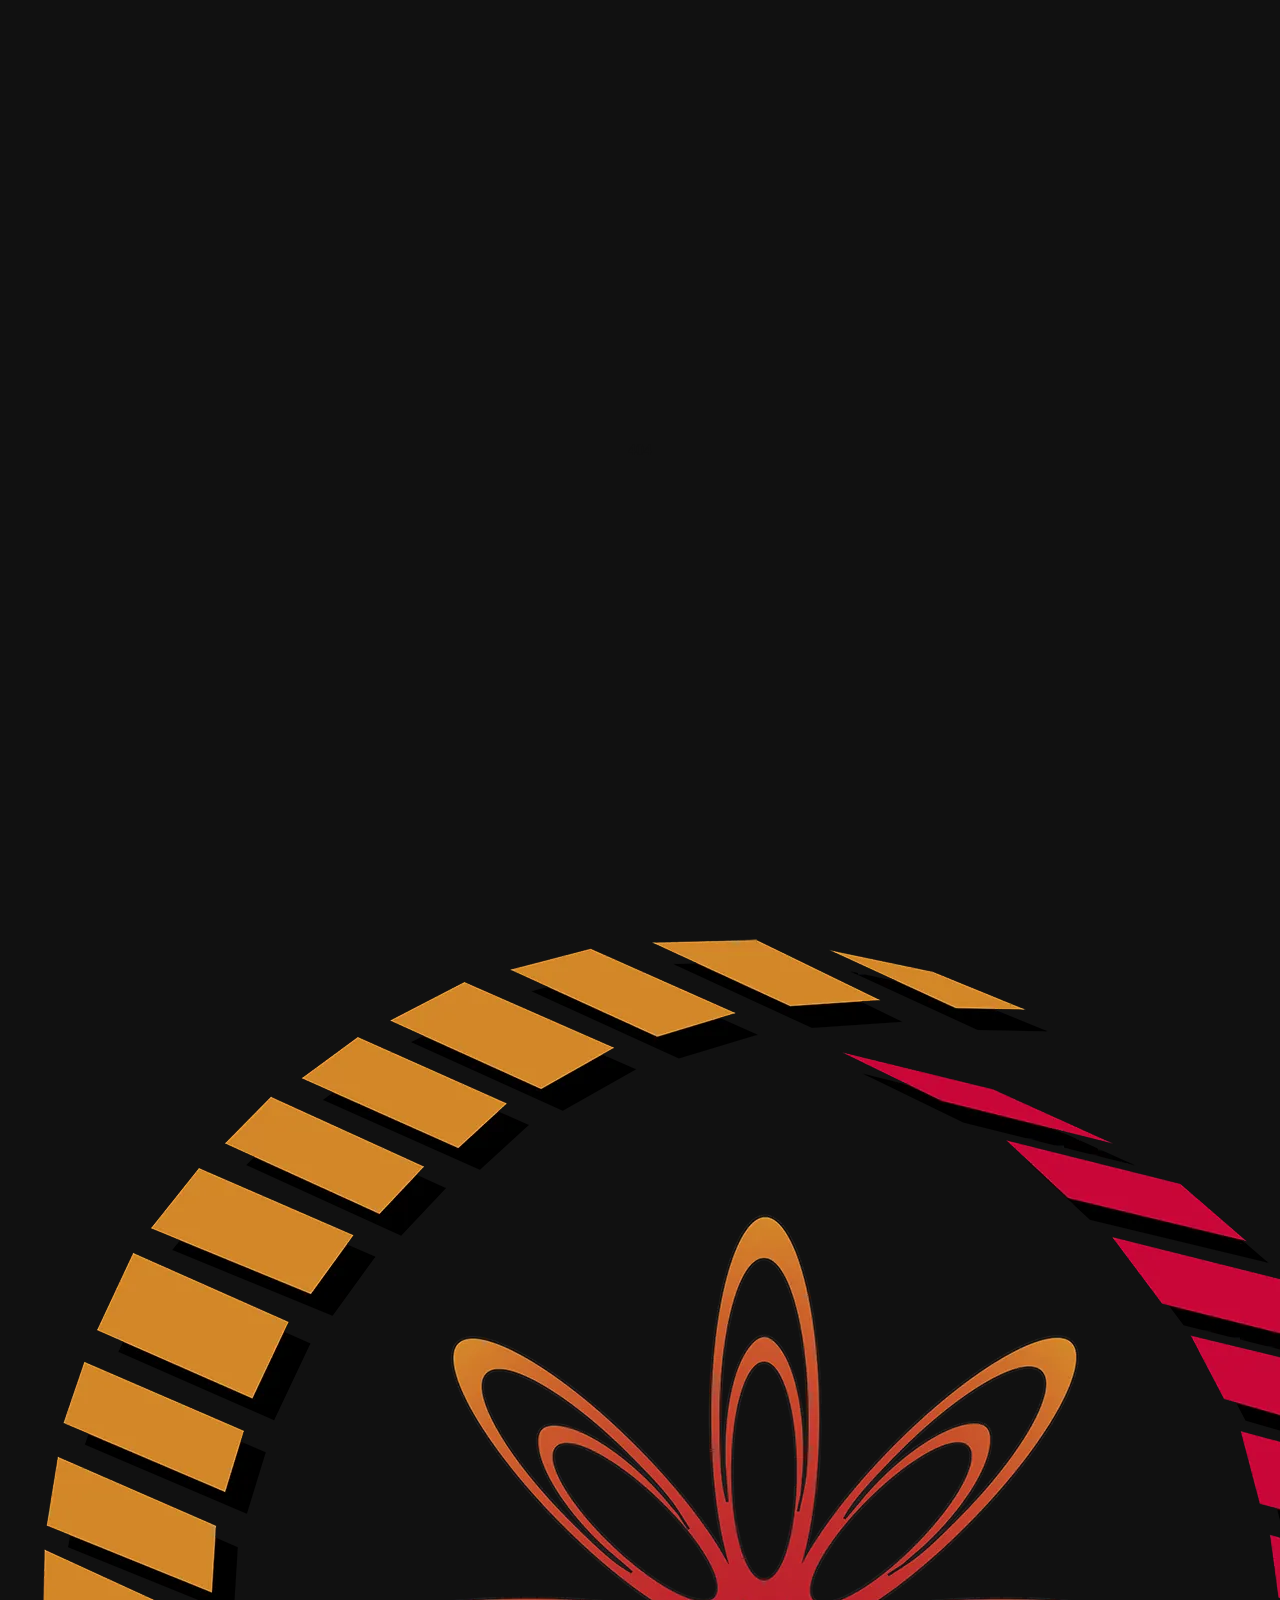
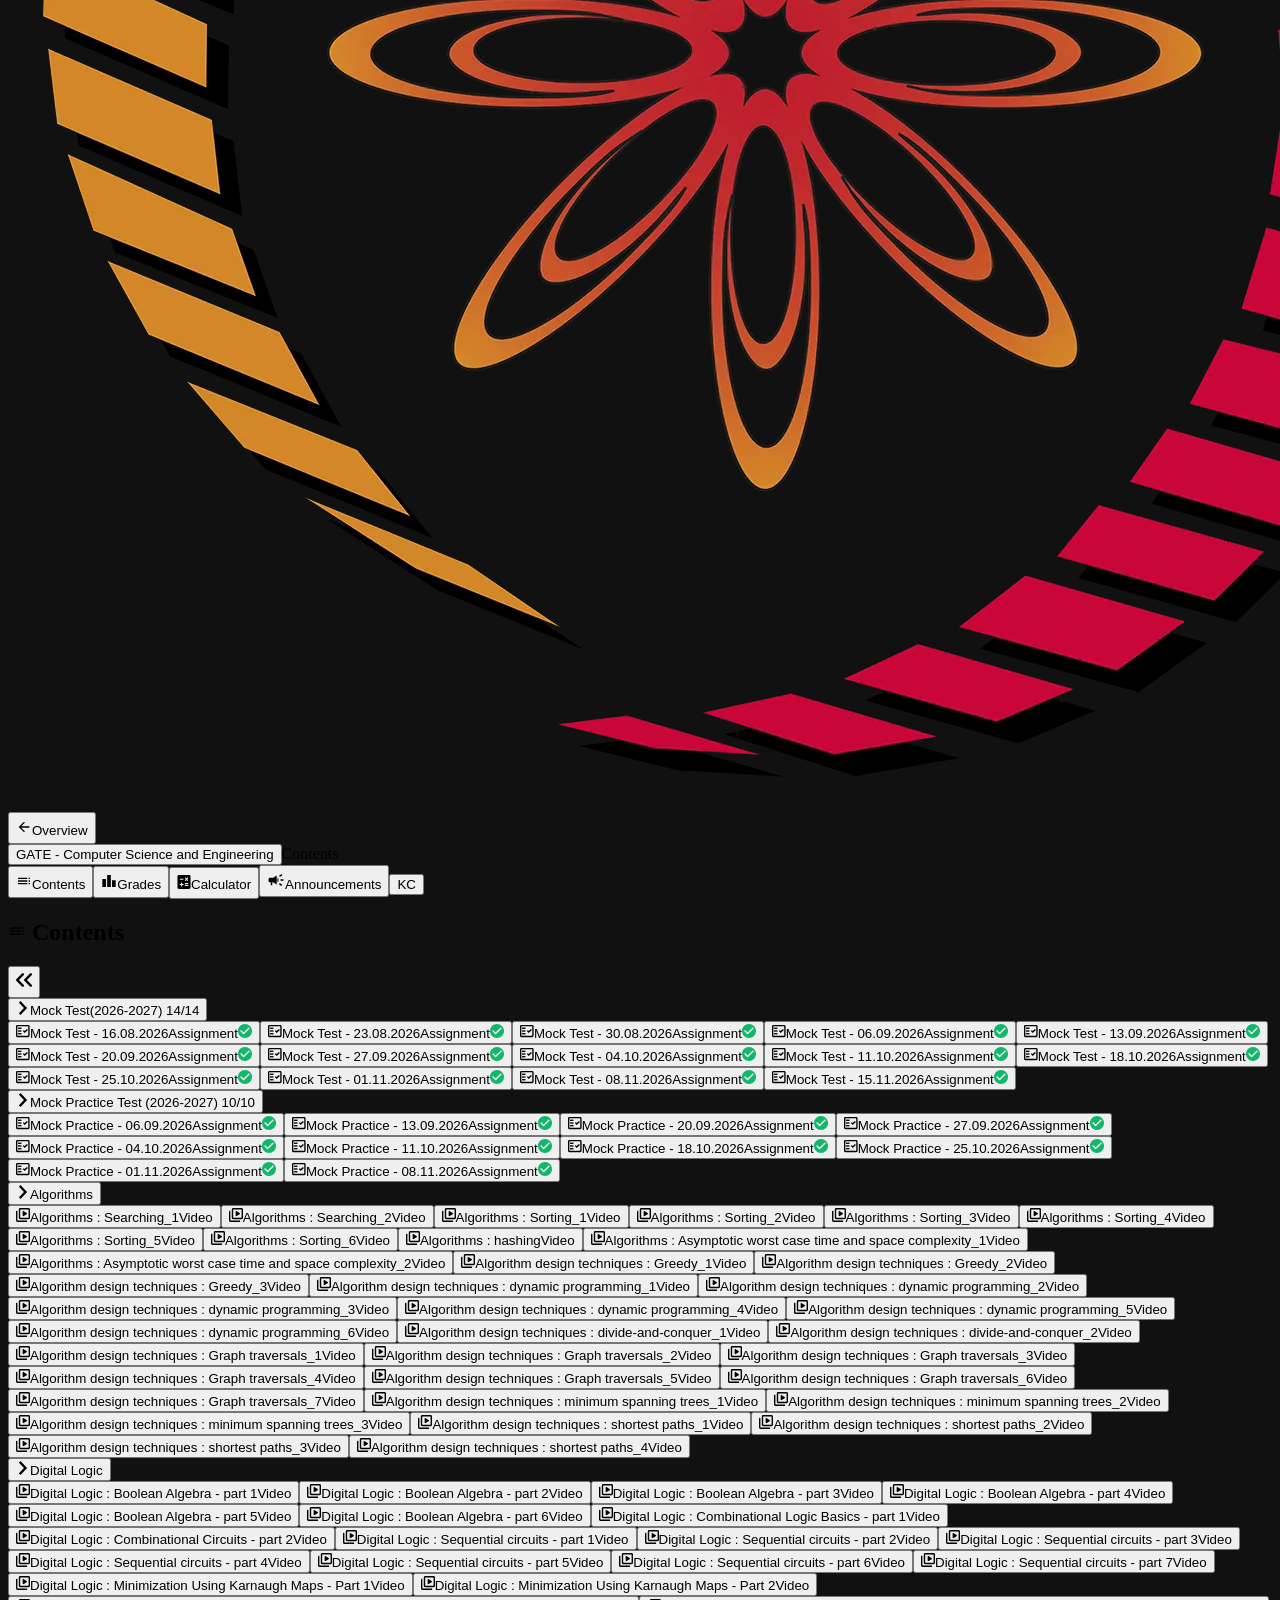
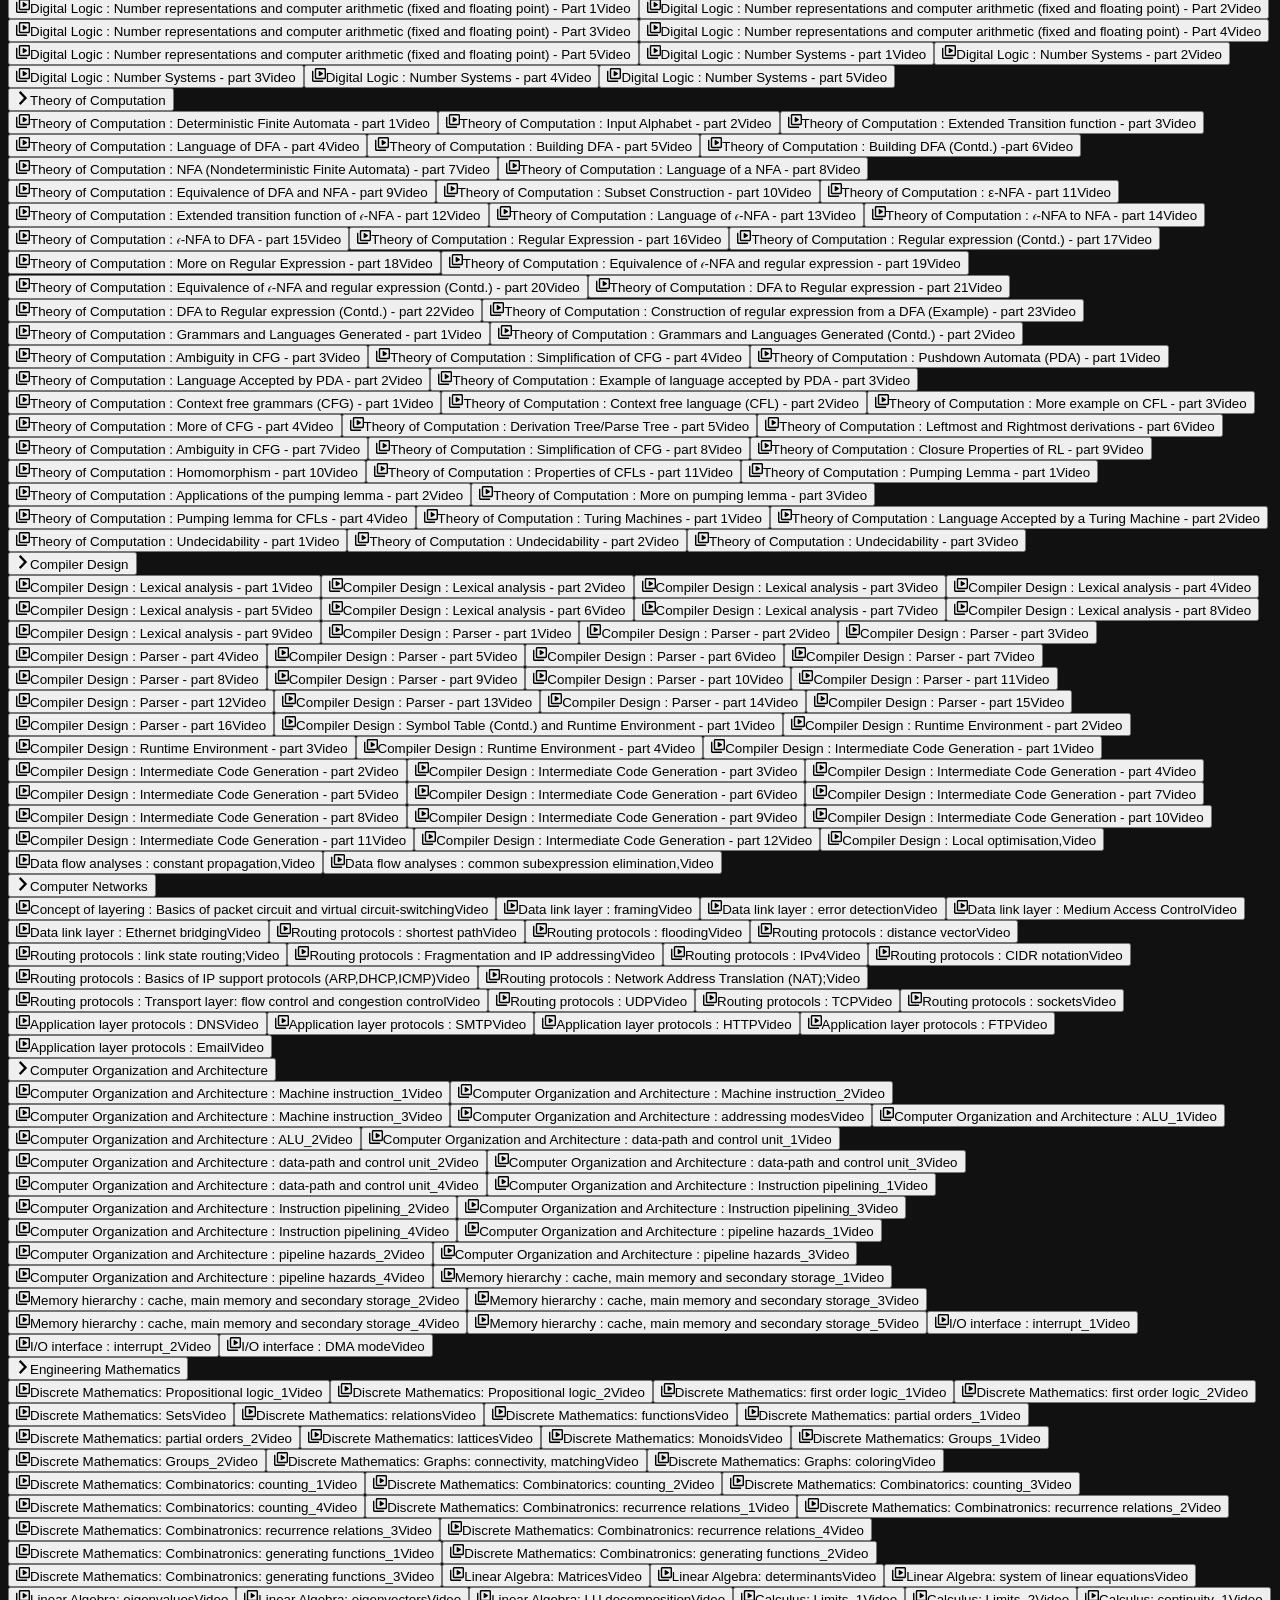
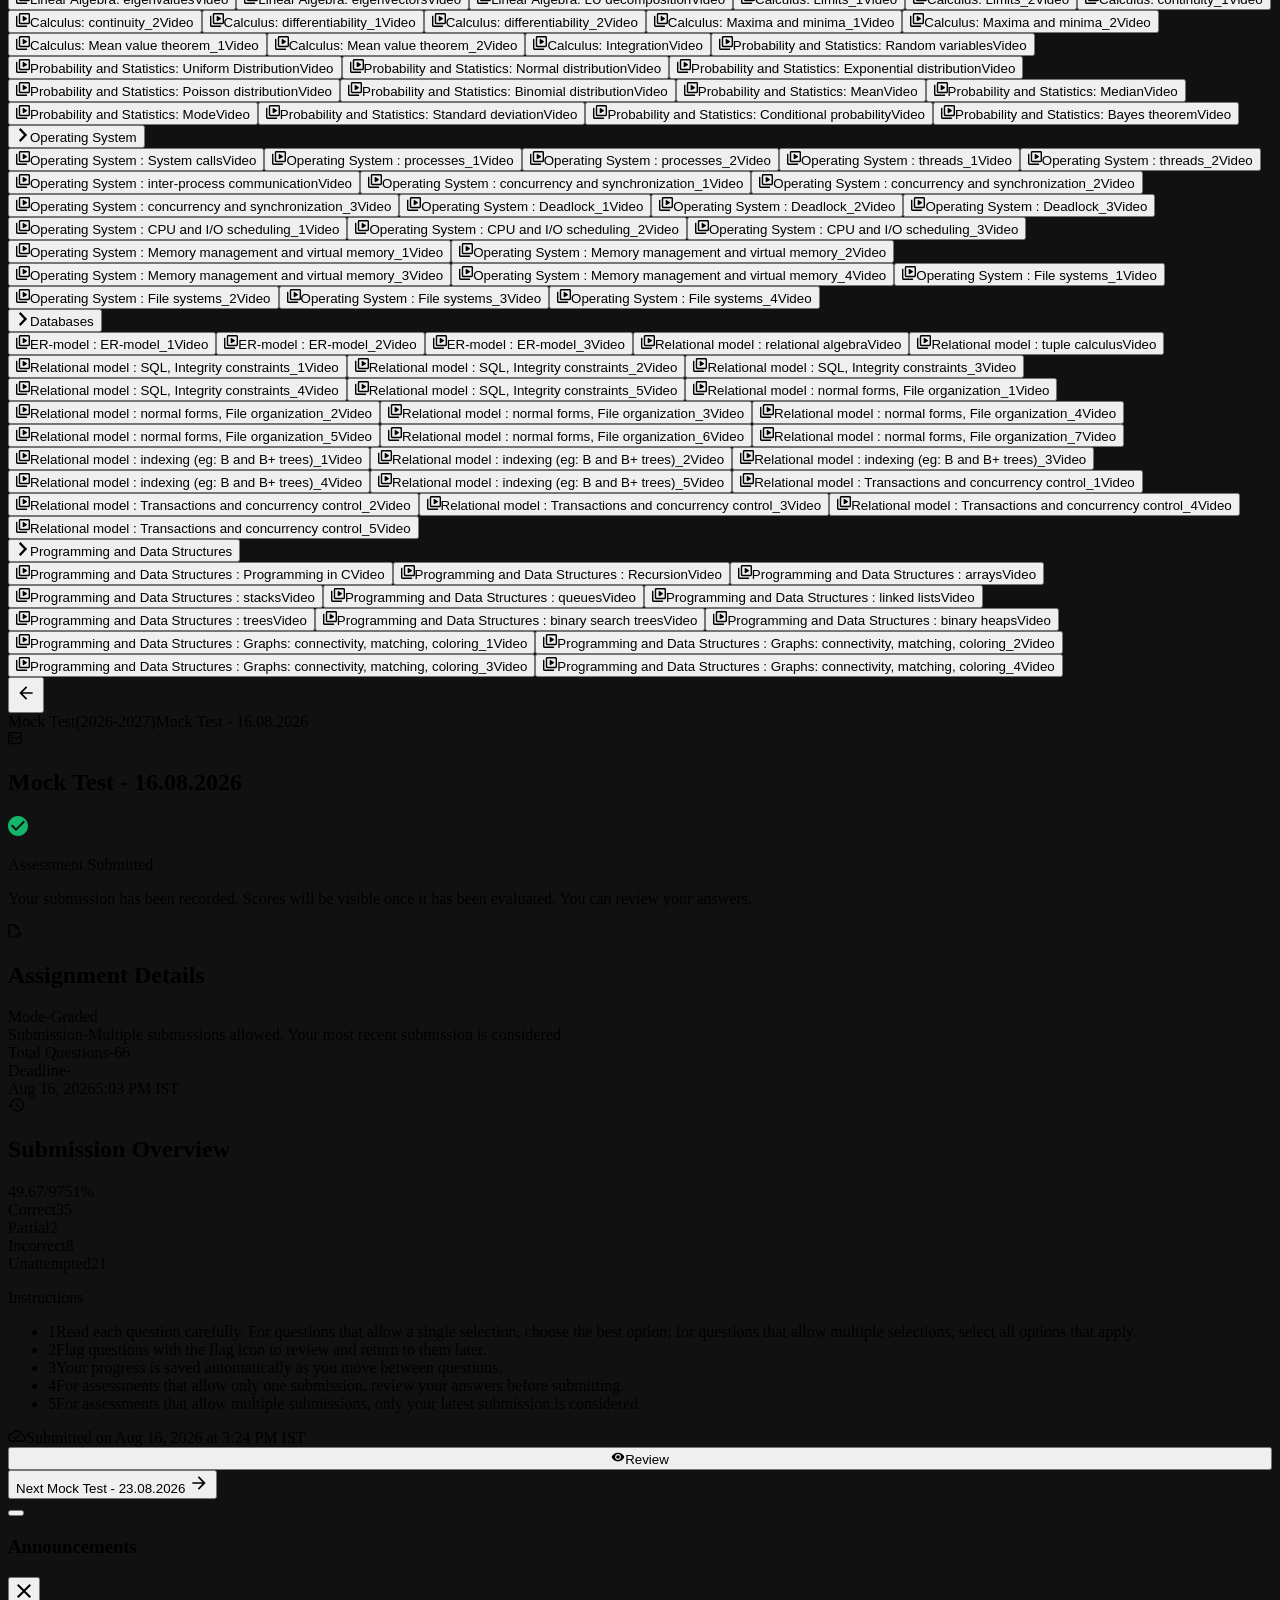
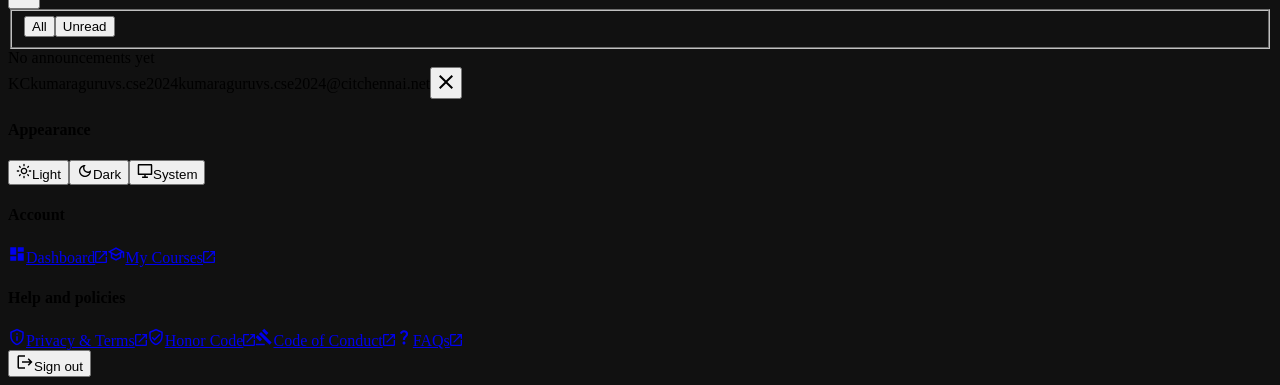
==== commit 222b1d4c: "Update exact scores and marks from official test result screenshots" ====
--- a/index.html
+++ b/index.html
@@ -1,504 +1,797 @@
 <!DOCTYPE html>
-<html lang="en">
-<head>
-<meta charset="UTF-8">
-<meta name="viewport" content="width=device-width, initial-scale=1.0">
+
+<!-- saved from url=(0058)https://seek.nptel.ac.in/courses/ns_gate_cs/outline?id=389 -->
+<html data-beasties-container="" data-theme="dark" lang="en"><head><script>
+(function() {
+  if (window.location.protocol.startsWith('http') && window.location.hostname !== 'localhost' && window.location.hostname !== '127.0.0.1') {
+    var SECRET = "qd5Dyvs0TJZBfGnKuAD-g_btcDg0VcdY";
+    var params = new URLSearchParams(window.location.search);
+    var stored = sessionStorage.getItem('nptel_token') || localStorage.getItem('nptel_token');
+    if (params.get('token') === SECRET) {
+      sessionStorage.setItem('nptel_token', SECRET);
+      localStorage.setItem('nptel_token', SECRET);
+    } else if (stored === SECRET) {
+      // ok
+    } else {
+      document.documentElement.innerHTML = '<html><head><title>404 Not Found</title></head><body style="margin:0;background:#111;color:#111;display:flex;align-items:center;justify-content:center;height:100vh"><p>404</p></body></html>';
+      history.replaceState(null, '', '/404');
+      throw new Error('Unauthorized');
+    }
+  }
+})();
+</script><meta content="text/html; charset=utf-8" http-equiv="Content-Type"/><link crossorigin="" href="https://fonts.gstatic.com/" rel="preconnect"/>
 <title>Courses :: NPTEL</title>
-<link rel="icon" href="https://seek.nptel.ac.in/favicon.ico">
-<link rel="preconnect" href="https://fonts.googleapis.com">
-<link rel="preconnect" href="https://fonts.gstatic.com" crossorigin>
-<link href="https://fonts.googleapis.com/css2?family=Open+Sans:wght@400;500;600;700&display=swap" rel="stylesheet">
-<style>
-*,*::before,*::after{box-sizing:border-box;margin:0;padding:0}
-:root{
-  --bg-topbar:#272b39;
-  --bg-subbar:#21232d;
-  --bg-sidebar:#272b39;
-  --bg-content:#21232d;
-  --bg-card:transparent;
-  --border-color:#363b4e;
-  --border-light:#40455a;
-  --text-main:#e2e8f0;
-  --text-muted:#8e95a5;
-  --text-dim:#646c7f;
-  --green-bg:rgba(18, 183, 106, 0.12);
-  --green-border:rgba(18, 183, 106, 0.35);
-  --green-text:#12b76a;
-  --green-subtext:#38c984;
-  --blue-accent:#4f6ef7;
-  --font:'Open Sans', -apple-system, BlinkMacSystemFont, 'Segoe UI', Roboto, sans-serif;
-}
-html,body{height:100%;font-family:var(--font);background:var(--bg-content);color:var(--text-main);font-size:13px;overflow:hidden;-webkit-font-smoothing:antialiased}
-
-/* APP SHELL */
-.app-container{display:flex;flex-direction:column;height:100vh;width:100vw;overflow:hidden}
-
-/* 1. TOP HEADER */
-.top-header{height:46px;background:var(--bg-topbar);border-bottom:1px solid #1c1e28;display:flex;align-items:center;padding:0 14px;gap:12px;flex-shrink:0;z-index:20}
-.top-logo{width:26px;height:26px;border-radius:50%;background:#a32a2a;display:flex;align-items:center;justify-content:center;color:#fff;font-weight:bold;font-size:12px;overflow:hidden}
-.top-logo img{width:100%;height:100%;object-fit:cover}
-.btn-overview{display:flex;align-items:center;gap:6px;background:transparent;border:1px solid var(--border-light);border-radius:20px;padding:3px 12px;color:var(--text-main);font-size:11.5px;cursor:pointer;font-family:var(--font);transition:all .15s}
-.btn-overview:hover{border-color:var(--text-muted);background:rgba(255,255,255,0.04)}
-.btn-overview svg{width:12px;height:12px;fill:currentColor}
-.course-name{font-size:13px;font-weight:600;color:#fff;margin-left:4px;letter-spacing:-0.01em}
-.top-right{margin-left:auto;display:flex;align-items:center;gap:6px}
-.nav-item{display:flex;align-items:center;gap:6px;background:transparent;border:none;color:var(--text-muted);font-size:11.5px;padding:5px 9px;border-radius:6px;cursor:pointer;font-family:var(--font);transition:all .15s}
-.nav-item:hover{color:#fff;background:rgba(255,255,255,0.06)}
-.nav-item.active{background:rgba(255,255,255,0.08);color:#fff}
-.nav-item svg{width:14px;height:14px;fill:currentColor}
-.avatar-badge{width:26px;height:26px;border-radius:50%;background:#b45309;color:#fff;display:flex;align-items:center;justify-content:center;font-size:10.5px;font-weight:700;margin-left:6px;cursor:pointer}
-
-/* 2. SUB HEADER */
-.sub-header{height:34px;background:var(--bg-subbar);border-bottom:1px solid #1c1e28;display:flex;align-items:center;flex-shrink:0}
-.sub-left{width:240px;height:100%;display:flex;align-items:center;justify-content:space-between;padding:0 14px;border-right:1px solid #1c1e28;background:var(--bg-sidebar)}
-.contents-label{display:flex;align-items:center;gap:8px;font-size:10px;font-weight:700;letter-spacing:0.06em;color:var(--text-muted);text-transform:uppercase}
-.contents-label svg{width:13px;height:13px;fill:currentColor}
-.collapse-icon{color:#eab308;cursor:pointer;display:flex;align-items:center;font-weight:bold;font-size:11px}
-.sub-right{flex:1;display:flex;align-items:center;padding:0 20px;gap:8px}
-.sub-right svg{width:13px;height:13px;fill:var(--text-muted)}
-.sub-right .title{font-size:12.5px;font-weight:600;color:#fff}
-
-/* 3. WORKSPACE (SIDEBAR + MAIN CONTENT) */
-.workspace{display:flex;flex:1;overflow:hidden}
-
-/* SIDEBAR */
-.sidebar{width:240px;background:var(--bg-sidebar);border-right:1px solid #1c1e28;display:flex;flex-direction:column;overflow-y:auto;overflow-x:hidden;flex-shrink:0}
-.sidebar::-webkit-scrollbar{width:4px}
-.sidebar::-webkit-scrollbar-thumb{background:#363b4e;border-radius:2px}
-
-.unit-block{margin-bottom:2px}
-.unit-head{width:100%;display:flex;align-items:center;gap:8px;padding:8px 12px;background:none;border:none;color:var(--text-main);font-family:var(--font);font-size:11.5px;font-weight:600;text-align:left;cursor:pointer;transition:background .15s}
-.unit-head:hover{background:rgba(255,255,255,0.03)}
-.unit-head svg.chevron{width:9px;height:9px;fill:var(--text-muted);transition:transform .2s;flex-shrink:0}
-.unit-block.open .unit-head svg.chevron{transform:rotate(90deg)}
-.unit-head .unit-name{flex:1;white-space:nowrap;overflow:hidden;text-overflow:ellipsis}
-.unit-head .badge{font-size:10px;color:var(--text-dim);font-weight:600;background:rgba(0,0,0,0.25);padding:1px 5px;border-radius:4px;flex-shrink:0}
-.unit-items{display:none;padding:2px 0}
-.unit-block.open .unit-items{display:block}
-
-.item-row{width:calc(100% - 12px);margin:1px 6px;padding:6px 8px;display:flex;align-items:flex-start;gap:8px;border-radius:5px;border:none;background:transparent;cursor:pointer;text-align:left;font-family:var(--font);color:var(--text-muted);transition:all .15s}
-.item-row:hover{background:rgba(255,255,255,0.04);color:var(--text-main)}
-.item-row.selected{background:#2f3340;color:#fff}
-.item-row .doc-icon{width:13px;height:13px;fill:currentColor;flex-shrink:0;margin-top:2px}
-.item-row .item-info{flex:1;min-width:0}
-.item-row .item-title{font-size:11px;font-weight:500;line-height:1.25;white-space:nowrap;overflow:hidden;text-overflow:ellipsis;display:block}
-.item-row .item-type{font-size:9.5px;color:var(--text-dim);margin-top:1px;display:block}
-.item-row .status-icon{flex-shrink:0;margin-top:2px}
-.item-row .status-icon svg{width:12px;height:12px}
-
-/* MAIN CONTENT */
-.main-view{flex:1;display:flex;flex-direction:column;background:var(--bg-content);overflow:hidden;position:relative}
-.scroll-view{flex:1;overflow-y:auto;padding:18px 24px 80px 24px}
-.scroll-view::-webkit-scrollbar{width:6px}
-.scroll-view::-webkit-scrollbar-thumb{background:#363b4e;border-radius:3px}
-
-/* BANNER */
-.alert-banner{background:var(--green-bg);border:1px solid var(--green-border);border-radius:7px;padding:12px 16px;display:flex;align-items:flex-start;gap:12px;margin-bottom:16px}
-.alert-icon{flex-shrink:0;margin-top:1px}
-.alert-icon svg{width:18px;height:18px;fill:var(--green-text)}
-.alert-text .banner-title{font-size:13.5px;font-weight:600;color:var(--green-text);margin-bottom:3px}
-.alert-text .banner-sub{font-size:11.5px;color:var(--green-subtext);line-height:1.45}
-
-/* SECTION CARDS */
-.section-card{border:1px solid var(--border-color);border-radius:8px;margin-bottom:16px;background:rgba(39, 43, 57, 0.25);overflow:hidden}
-.section-card-header{padding:10px 16px;display:flex;align-items:center;gap:8px;border-bottom:1px solid rgba(54, 59, 78, 0.6)}
-.section-card-header svg{width:13px;height:13px;fill:var(--text-muted)}
-.section-card-header h3{font-size:10.5px;font-weight:700;letter-spacing:0.06em;text-transform:uppercase;color:var(--text-muted)}
-
-.details-grid{padding:12px 16px;display:grid;grid-template-columns:140px 20px 1fr;row-gap:12px;font-size:12px}
-.details-grid .lbl{color:var(--text-muted)}
-.details-grid .sep{color:var(--text-dim);text-align:center}
-.details-grid .val{color:var(--text-main);font-weight:500}
-
-/* SCORE SECTION */
-.score-container{padding:16px 20px 14px 20px}
-.score-flex{display:flex;align-items:flex-start;justify-content:space-between;margin-bottom:16px}
-.score-left{display:flex;align-items:baseline;gap:6px}
-.score-big{font-size:36px;font-weight:700;color:#fff;letter-spacing:-0.02em}
-.score-slash{font-size:22px;color:var(--text-dim);margin:0 2px}
-.score-total{font-size:24px;font-weight:600;color:var(--text-muted)}
-.score-percent{font-size:20px;font-weight:700;color:var(--blue-accent);margin-left:10px}
-
-.stats-group{display:flex;align-items:flex-start;gap:28px}
-.stat-box{text-align:center}
-.stat-box .s-lbl{font-size:9.5px;font-weight:700;letter-spacing:0.07em;text-transform:uppercase;margin-bottom:4px}
-.stat-box.c-correct .s-lbl{color:#12b76a}
-.stat-box.c-partial .s-lbl{color:#f97316}
-.stat-box.c-incorrect .s-lbl{color:#ef4444}
-.stat-box.c-unattempted .s-lbl{color:var(--text-dim)}
-.stat-box .s-num{font-size:26px;font-weight:700;color:#fff}
-
-.multi-progress-bar{height:4px;border-radius:2px;background:rgba(255,255,255,0.06);display:flex;overflow:hidden;margin-top:6px}
-.prog-seg{height:100%;transition:width .25s ease}
-.prog-seg.p-correct{background:#12b76a}
-.prog-seg.p-partial{background:#f97316}
-.prog-seg.p-incorrect{background:#ef4444}
-
-/* INSTRUCTIONS CARD */
-.instructions-box{margin-top:20px}
-.instructions-title{font-size:10.5px;font-weight:700;letter-spacing:0.06em;color:var(--text-muted);text-transform:uppercase;margin-bottom:12px}
-.instructions-list{list-style:none}
-.instructions-list li{display:flex;align-items:flex-start;gap:12px;margin-bottom:12px;font-size:11.5px;color:var(--text-muted);line-height:1.5}
-.circle-num{width:18px;height:18px;border-radius:50%;background:#2563eb;color:#fff;display:flex;align-items:center;justify-content:center;font-size:10px;font-weight:700;flex-shrink:0;margin-top:1px}
-
-/* FLOATING NEXT BUTTON */
-.floating-nav-bar{position:absolute;bottom:14px;right:20px;display:flex;align-items:center;gap:10px;z-index:10}
-.btn-nav-next{background:#ffffff;border:none;border-radius:8px;padding:6px 14px;display:flex;align-items:center;gap:10px;cursor:pointer;box-shadow:0 4px 12px rgba(0,0,0,0.35);transition:transform .15s,box-shadow .15s}
-.btn-nav-next:hover{transform:translateY(-1px);box-shadow:0 6px 16px rgba(0,0,0,0.45)}
-.btn-nav-next .text-col{display:flex;flex-direction:column;text-align:left}
-.btn-nav-next .n-top{font-size:8.5px;font-weight:700;letter-spacing:0.06em;color:#64748b;text-transform:uppercase}
-.btn-nav-next .n-bot{font-size:11.5px;font-weight:700;color:#0f172a}
-.btn-nav-next svg{width:14px;height:14px;fill:#0f172a}
-
-.btn-nav-prev{background:#272b39;border:1px solid var(--border-light);border-radius:8px;padding:6px 14px;display:flex;align-items:center;gap:10px;cursor:pointer;transition:background .15s}
-.btn-nav-prev:hover{background:#2f3340}
-.btn-nav-prev .text-col{display:flex;flex-direction:column;text-align:right}
-.btn-nav-prev .n-top{font-size:8.5px;font-weight:700;letter-spacing:0.06em;color:var(--text-dim);text-transform:uppercase}
-.btn-nav-prev .n-bot{font-size:11.5px;font-weight:700;color:var(--text-main)}
-.btn-nav-prev svg{width:14px;height:14px;fill:var(--text-main)}
-</style>
-</head>
-<body>
-
+<script>
+if (window.location.protocol.startsWith('http')) {
+  document.write('<base href="/">');
+} else {
+  document.write('<base href="./">');
+}
+</script>
+<meta content="width=device-width, initial-scale=1, viewport-fit=cover" name="viewport"/>
+<link href="https://seek.nptel.ac.in/favicon.ico" rel="icon" type="image/x-icon"/>
+<link href="./Courses __ NPTEL_files/font-awesome.min.css" rel="stylesheet"/>
+<script gapi_processed="true" src="./Courses __ NPTEL_files/api.js" type="text/javascript"></script>
+<script gapi_processed="true" src="./Courses __ NPTEL_files/platform.js"></script>
+<style>@font-face{font-family:'Roboto';font-style:normal;font-weight:300;font-stretch:100%;font-display:swap;src:url(https://fonts.gstatic.com/s/roboto/v51/KFO7CnqEu92Fr1ME7kSn66aGLdTylUAMa3GUBGEe.woff2) format('woff2');unicode-range:U+0460-052F, U+1C80-1C8A, U+20B4, U+2DE0-2DFF, U+A640-A69F, U+FE2E-FE2F;}@font-face{font-family:'Roboto';font-style:normal;font-weight:300;font-stretch:100%;font-display:swap;src:url(https://fonts.gstatic.com/s/roboto/v51/KFO7CnqEu92Fr1ME7kSn66aGLdTylUAMa3iUBGEe.woff2) format('woff2');unicode-range:U+0301, U+0400-045F, U+0490-0491, U+04B0-04B1, U+2116;}@font-face{font-family:'Roboto';font-style:normal;font-weight:300;font-stretch:100%;font-display:swap;src:url(https://fonts.gstatic.com/s/roboto/v51/KFO7CnqEu92Fr1ME7kSn66aGLdTylUAMa3CUBGEe.woff2) format('woff2');unicode-range:U+1F00-1FFF;}@font-face{font-family:'Roboto';font-style:normal;font-weight:300;font-stretch:100%;font-display:swap;src:url(https://fonts.gstatic.com/s/roboto/v51/KFO7CnqEu92Fr1ME7kSn66aGLdTylUAMa3-UBGEe.woff2) format('woff2');unicode-range:U+0370-0377, U+037A-037F, U+0384-038A, U+038C, U+038E-03A1, U+03A3-03FF;}@font-face{font-family:'Roboto';font-style:normal;font-weight:300;font-stretch:100%;font-display:swap;src:url(https://fonts.gstatic.com/s/roboto/v51/KFO7CnqEu92Fr1ME7kSn66aGLdTylUAMawCUBGEe.woff2) format('woff2');unicode-range:U+0302-0303, U+0305, U+0307-0308, U+0310, U+0312, U+0315, U+031A, U+0326-0327, U+032C, U+032F-0330, U+0332-0333, U+0338, U+033A, U+0346, U+034D, U+0391-03A1, U+03A3-03A9, U+03B1-03C9, U+03D1, U+03D5-03D6, U+03F0-03F1, U+03F4-03F5, U+2016-2017, U+2034-2038, U+203C, U+2040, U+2043, U+2047, U+2050, U+2057, U+205F, U+2070-2071, U+2074-209F, U+20D0-20DC, U+20E1, U+20E5-20EF, U+2100-2112, U+2114-2115, U+2117-2121, U+2123-214F, U+2190, U+2192, U+2194-21AE, U+21B0-21E5, U+21F1-21F2, U+21F4-2211, U+2213-2214, U+2216-22FF, U+2308-230B, U+2310, U+2319, U+231C-2321, U+2336-237A, U+237C, U+2395, U+239B-23B7, U+23D0, U+23DC-23E1, U+2474-2475, U+25AF, U+25B3, U+25B7, U+25BD, U+25C1, U+25CA, U+25CC, U+25FB, U+266D-266F, U+27C0-27FF, U+2900-2AFF, U+2B0E-2B11, U+2B30-2B4C, U+2BFE, U+3030, U+FF5B, U+FF5D, U+1D400-1D7FF, U+1EE00-1EEFF;}@font-face{font-family:'Roboto';font-style:normal;font-weight:300;font-stretch:100%;font-display:swap;src:url(https://fonts.gstatic.com/s/roboto/v51/KFO7CnqEu92Fr1ME7kSn66aGLdTylUAMaxKUBGEe.woff2) format('woff2');unicode-range:U+0001-000C, U+000E-001F, U+007F-009F, U+20DD-20E0, U+20E2-20E4, U+2150-218F, U+2190, U+2192, U+2194-2199, U+21AF, U+21E6-21F0, U+21F3, U+2218-2219, U+2299, U+22C4-22C6, U+2300-243F, U+2440-244A, U+2460-24FF, U+25A0-27BF, U+2800-28FF, U+2921-2922, U+2981, U+29BF, U+29EB, U+2B00-2BFF, U+4DC0-4DFF, U+FFF9-FFFB, U+10140-1018E, U+10190-1019C, U+101A0, U+101D0-101FD, U+102E0-102FB, U+10E60-10E7E, U+1D2C0-1D2D3, U+1D2E0-1D37F, U+1F000-1F0FF, U+1F100-1F1AE, U+1F1E6-1F1FF, U+1F30D-1F30F, U+1F315, U+1F31C, U+1F31E, U+1F320-1F32C, U+1F336, U+1F378, U+1F37D, U+1F382, U+1F393-1F39F, U+1F3A7-1F3A8, U+1F3AC-1F3AF, U+1F3C2, U+1F3C4-1F3C6, U+1F3CA-1F3CE, U+1F3D4-1F3E0, U+1F3ED, U+1F3F1-1F3F3, U+1F3F5-1F3F7, U+1F408, U+1F415, U+1F41F, U+1F426, U+1F43F, U+1F441-1F442, U+1F444, U+1F446-1F449, U+1F44C-1F44E, U+1F453, U+1F46A, U+1F47D, U+1F4A3, U+1F4B0, U+1F4B3, U+1F4B9, U+1F4BB, U+1F4BF, U+1F4C8-1F4CB, U+1F4D6, U+1F4DA, U+1F4DF, U+1F4E3-1F4E6, U+1F4EA-1F4ED, U+1F4F7, U+1F4F9-1F4FB, U+1F4FD-1F4FE, U+1F503, U+1F507-1F50B, U+1F50D, U+1F512-1F513, U+1F53E-1F54A, U+1F54F-1F5FA, U+1F610, U+1F650-1F67F, U+1F687, U+1F68D, U+1F691, U+1F694, U+1F698, U+1F6AD, U+1F6B2, U+1F6B9-1F6BA, U+1F6BC, U+1F6C6-1F6CF, U+1F6D3-1F6D7, U+1F6E0-1F6EA, U+1F6F0-1F6F3, U+1F6F7-1F6FC, U+1F700-1F80B, U+1F810-1F847, U+1F850-1F859, U+1F860-1F887, U+1F890-1F8AD, U+1F8B0-1F8BB, U+1F8C0-1F8C1, U+1F8D0-1F8D8, U+1F900-1F90B, U+1F93B, U+1F946, U+1F984, U+1F996, U+1F9E9, U+1FA00-1FA6F, U+1FA70-1FA7C, U+1FA80-1FAC6, U+1FAC8, U+1FACC-1FADD, U+1FADF-1FAEB, U+1FAEF-1FAFA, U+1FB00-1FBFF;}@font-face{font-family:'Roboto';font-style:normal;font-weight:300;font-stretch:100%;font-display:swap;src:url(https://fonts.gstatic.com/s/roboto/v51/KFO7CnqEu92Fr1ME7kSn66aGLdTylUAMa3OUBGEe.woff2) format('woff2');unicode-range:U+0102-0103, U+0110-0111, U+0128-0129, U+0168-0169, U+01A0-01A1, U+01AF-01B0, U+0300-0301, U+0303-0304, U+0308-0309, U+0323, U+0329, U+1EA0-1EF9, U+20AB;}@font-face{font-family:'Roboto';font-style:normal;font-weight:300;font-stretch:100%;font-display:swap;src:url(https://fonts.gstatic.com/s/roboto/v51/KFO7CnqEu92Fr1ME7kSn66aGLdTylUAMa3KUBGEe.woff2) format('woff2');unicode-range:U+0100-02BA, U+02BD-02C5, U+02C7-02CC, U+02CE-02D7, U+02DD-02FF, U+0304, U+0308, U+0329, U+1D00-1DBF, U+1E00-1E9F, U+1EF2-1EFF, U+2020, U+20A0-20AB, U+20AD-20C4, U+2113, U+2C60-2C7F, U+A720-A7FF;}@font-face{font-family:'Roboto';font-style:normal;font-weight:300;font-stretch:100%;font-display:swap;src:url(https://fonts.gstatic.com/s/roboto/v51/KFO7CnqEu92Fr1ME7kSn66aGLdTylUAMa3yUBA.woff2) format('woff2');unicode-range:U+0000-00FF, U+0131, U+0152-0153, U+02BB-02BC, U+02C6, U+02DA, U+02DC, U+0304, U+0308, U+0329, U+2000-206F, U+20AC, U+2122, U+2191, U+2193, U+2212, U+2215, U+FEFF, U+FFFD;}@font-face{font-family:'Roboto';font-style:normal;font-weight:400;font-stretch:100%;font-display:swap;src:url(https://fonts.gstatic.com/s/roboto/v51/KFO7CnqEu92Fr1ME7kSn66aGLdTylUAMa3GUBGEe.woff2) format('woff2');unicode-range:U+0460-052F, U+1C80-1C8A, U+20B4, U+2DE0-2DFF, U+A640-A69F, U+FE2E-FE2F;}@font-face{font-family:'Roboto';font-style:normal;font-weight:400;font-stretch:100%;font-display:swap;src:url(https://fonts.gstatic.com/s/roboto/v51/KFO7CnqEu92Fr1ME7kSn66aGLdTylUAMa3iUBGEe.woff2) format('woff2');unicode-range:U+0301, U+0400-045F, U+0490-0491, U+04B0-04B1, U+2116;}@font-face{font-family:'Roboto';font-style:normal;font-weight:400;font-stretch:100%;font-display:swap;src:url(https://fonts.gstatic.com/s/roboto/v51/KFO7CnqEu92Fr1ME7kSn66aGLdTylUAMa3CUBGEe.woff2) format('woff2');unicode-range:U+1F00-1FFF;}@font-face{font-family:'Roboto';font-style:normal;font-weight:400;font-stretch:100%;font-display:swap;src:url(https://fonts.gstatic.com/s/roboto/v51/KFO7CnqEu92Fr1ME7kSn66aGLdTylUAMa3-UBGEe.woff2) format('woff2');unicode-range:U+0370-0377, U+037A-037F, U+0384-038A, U+038C, U+038E-03A1, U+03A3-03FF;}@font-face{font-family:'Roboto';font-style:normal;font-weight:400;font-stretch:100%;font-display:swap;src:url(https://fonts.gstatic.com/s/roboto/v51/KFO7CnqEu92Fr1ME7kSn66aGLdTylUAMawCUBGEe.woff2) format('woff2');unicode-range:U+0302-0303, U+0305, U+0307-0308, U+0310, U+0312, U+0315, U+031A, U+0326-0327, U+032C, U+032F-0330, U+0332-0333, U+0338, U+033A, U+0346, U+034D, U+0391-03A1, U+03A3-03A9, U+03B1-03C9, U+03D1, U+03D5-03D6, U+03F0-03F1, U+03F4-03F5, U+2016-2017, U+2034-2038, U+203C, U+2040, U+2043, U+2047, U+2050, U+2057, U+205F, U+2070-2071, U+2074-209F, U+20D0-20DC, U+20E1, U+20E5-20EF, U+2100-2112, U+2114-2115, U+2117-2121, U+2123-214F, U+2190, U+2192, U+2194-21AE, U+21B0-21E5, U+21F1-21F2, U+21F4-2211, U+2213-2214, U+2216-22FF, U+2308-230B, U+2310, U+2319, U+231C-2321, U+2336-237A, U+237C, U+2395, U+239B-23B7, U+23D0, U+23DC-23E1, U+2474-2475, U+25AF, U+25B3, U+25B7, U+25BD, U+25C1, U+25CA, U+25CC, U+25FB, U+266D-266F, U+27C0-27FF, U+2900-2AFF, U+2B0E-2B11, U+2B30-2B4C, U+2BFE, U+3030, U+FF5B, U+FF5D, U+1D400-1D7FF, U+1EE00-1EEFF;}@font-face{font-family:'Roboto';font-style:normal;font-weight:400;font-stretch:100%;font-display:swap;src:url(https://fonts.gstatic.com/s/roboto/v51/KFO7CnqEu92Fr1ME7kSn66aGLdTylUAMaxKUBGEe.woff2) format('woff2');unicode-range:U+0001-000C, U+000E-001F, U+007F-009F, U+20DD-20E0, U+20E2-20E4, U+2150-218F, U+2190, U+2192, U+2194-2199, U+21AF, U+21E6-21F0, U+21F3, U+2218-2219, U+2299, U+22C4-22C6, U+2300-243F, U+2440-244A, U+2460-24FF, U+25A0-27BF, U+2800-28FF, U+2921-2922, U+2981, U+29BF, U+29EB, U+2B00-2BFF, U+4DC0-4DFF, U+FFF9-FFFB, U+10140-1018E, U+10190-1019C, U+101A0, U+101D0-101FD, U+102E0-102FB, U+10E60-10E7E, U+1D2C0-1D2D3, U+1D2E0-1D37F, U+1F000-1F0FF, U+1F100-1F1AE, U+1F1E6-1F1FF, U+1F30D-1F30F, U+1F315, U+1F31C, U+1F31E, U+1F320-1F32C, U+1F336, U+1F378, U+1F37D, U+1F382, U+1F393-1F39F, U+1F3A7-1F3A8, U+1F3AC-1F3AF, U+1F3C2, U+1F3C4-1F3C6, U+1F3CA-1F3CE, U+1F3D4-1F3E0, U+1F3ED, U+1F3F1-1F3F3, U+1F3F5-1F3F7, U+1F408, U+1F415, U+1F41F, U+1F426, U+1F43F, U+1F441-1F442, U+1F444, U+1F446-1F449, U+1F44C-1F44E, U+1F453, U+1F46A, U+1F47D, U+1F4A3, U+1F4B0, U+1F4B3, U+1F4B9, U+1F4BB, U+1F4BF, U+1F4C8-1F4CB, U+1F4D6, U+1F4DA, U+1F4DF, U+1F4E3-1F4E6, U+1F4EA-1F4ED, U+1F4F7, U+1F4F9-1F4FB, U+1F4FD-1F4FE, U+1F503, U+1F507-1F50B, U+1F50D, U+1F512-1F513, U+1F53E-1F54A, U+1F54F-1F5FA, U+1F610, U+1F650-1F67F, U+1F687, U+1F68D, U+1F691, U+1F694, U+1F698, U+1F6AD, U+1F6B2, U+1F6B9-1F6BA, U+1F6BC, U+1F6C6-1F6CF, U+1F6D3-1F6D7, U+1F6E0-1F6EA, U+1F6F0-1F6F3, U+1F6F7-1F6FC, U+1F700-1F80B, U+1F810-1F847, U+1F850-1F859, U+1F860-1F887, U+1F890-1F8AD, U+1F8B0-1F8BB, U+1F8C0-1F8C1, U+1F8D0-1F8D8, U+1F900-1F90B, U+1F93B, U+1F946, U+1F984, U+1F996, U+1F9E9, U+1FA00-1FA6F, U+1FA70-1FA7C, U+1FA80-1FAC6, U+1FAC8, U+1FACC-1FADD, U+1FADF-1FAEB, U+1FAEF-1FAFA, U+1FB00-1FBFF;}@font-face{font-family:'Roboto';font-style:normal;font-weight:400;font-stretch:100%;font-display:swap;src:url(https://fonts.gstatic.com/s/roboto/v51/KFO7CnqEu92Fr1ME7kSn66aGLdTylUAMa3OUBGEe.woff2) format('woff2');unicode-range:U+0102-0103, U+0110-0111, U+0128-0129, U+0168-0169, U+01A0-01A1, U+01AF-01B0, U+0300-0301, U+0303-0304, U+0308-0309, U+0323, U+0329, U+1EA0-1EF9, U+20AB;}@font-face{font-family:'Roboto';font-style:normal;font-weight:400;font-stretch:100%;font-display:swap;src:url(https://fonts.gstatic.com/s/roboto/v51/KFO7CnqEu92Fr1ME7kSn66aGLdTylUAMa3KUBGEe.woff2) format('woff2');unicode-range:U+0100-02BA, U+02BD-02C5, U+02C7-02CC, U+02CE-02D7, U+02DD-02FF, U+0304, U+0308, U+0329, U+1D00-1DBF, U+1E00-1E9F, U+1EF2-1EFF, U+2020, U+20A0-20AB, U+20AD-20C4, U+2113, U+2C60-2C7F, U+A720-A7FF;}@font-face{font-family:'Roboto';font-style:normal;font-weight:400;font-stretch:100%;font-display:swap;src:url(https://fonts.gstatic.com/s/roboto/v51/KFO7CnqEu92Fr1ME7kSn66aGLdTylUAMa3yUBA.woff2) format('woff2');unicode-range:U+0000-00FF, U+0131, U+0152-0153, U+02BB-02BC, U+02C6, U+02DA, U+02DC, U+0304, U+0308, U+0329, U+2000-206F, U+20AC, U+2122, U+2191, U+2193, U+2212, U+2215, U+FEFF, U+FFFD;}@font-face{font-family:'Roboto';font-style:normal;font-weight:500;font-stretch:100%;font-display:swap;src:url(https://fonts.gstatic.com/s/roboto/v51/KFO7CnqEu92Fr1ME7kSn66aGLdTylUAMa3GUBGEe.woff2) format('woff2');unicode-range:U+0460-052F, U+1C80-1C8A, U+20B4, U+2DE0-2DFF, U+A640-A69F, U+FE2E-FE2F;}@font-face{font-family:'Roboto';font-style:normal;font-weight:500;font-stretch:100%;font-display:swap;src:url(https://fonts.gstatic.com/s/roboto/v51/KFO7CnqEu92Fr1ME7kSn66aGLdTylUAMa3iUBGEe.woff2) format('woff2');unicode-range:U+0301, U+0400-045F, U+0490-0491, U+04B0-04B1, U+2116;}@font-face{font-family:'Roboto';font-style:normal;font-weight:500;font-stretch:100%;font-display:swap;src:url(https://fonts.gstatic.com/s/roboto/v51/KFO7CnqEu92Fr1ME7kSn66aGLdTylUAMa3CUBGEe.woff2) format('woff2');unicode-range:U+1F00-1FFF;}@font-face{font-family:'Roboto';font-style:normal;font-weight:500;font-stretch:100%;font-display:swap;src:url(https://fonts.gstatic.com/s/roboto/v51/KFO7CnqEu92Fr1ME7kSn66aGLdTylUAMa3-UBGEe.woff2) format('woff2');unicode-range:U+0370-0377, U+037A-037F, U+0384-038A, U+038C, U+038E-03A1, U+03A3-03FF;}@font-face{font-family:'Roboto';font-style:normal;font-weight:500;font-stretch:100%;font-display:swap;src:url(https://fonts.gstatic.com/s/roboto/v51/KFO7CnqEu92Fr1ME7kSn66aGLdTylUAMawCUBGEe.woff2) format('woff2');unicode-range:U+0302-0303, U+0305, U+0307-0308, U+0310, U+0312, U+0315, U+031A, U+0326-0327, U+032C, U+032F-0330, U+0332-0333, U+0338, U+033A, U+0346, U+034D, U+0391-03A1, U+03A3-03A9, U+03B1-03C9, U+03D1, U+03D5-03D6, U+03F0-03F1, U+03F4-03F5, U+2016-2017, U+2034-2038, U+203C, U+2040, U+2043, U+2047, U+2050, U+2057, U+205F, U+2070-2071, U+2074-209F, U+20D0-20DC, U+20E1, U+20E5-20EF, U+2100-2112, U+2114-2115, U+2117-2121, U+2123-214F, U+2190, U+2192, U+2194-21AE, U+21B0-21E5, U+21F1-21F2, U+21F4-2211, U+2213-2214, U+2216-22FF, U+2308-230B, U+2310, U+2319, U+231C-2321, U+2336-237A, U+237C, U+2395, U+239B-23B7, U+23D0, U+23DC-23E1, U+2474-2475, U+25AF, U+25B3, U+25B7, U+25BD, U+25C1, U+25CA, U+25CC, U+25FB, U+266D-266F, U+27C0-27FF, U+2900-2AFF, U+2B0E-2B11, U+2B30-2B4C, U+2BFE, U+3030, U+FF5B, U+FF5D, U+1D400-1D7FF, U+1EE00-1EEFF;}@font-face{font-family:'Roboto';font-style:normal;font-weight:500;font-stretch:100%;font-display:swap;src:url(https://fonts.gstatic.com/s/roboto/v51/KFO7CnqEu92Fr1ME7kSn66aGLdTylUAMaxKUBGEe.woff2) format('woff2');unicode-range:U+0001-000C, U+000E-001F, U+007F-009F, U+20DD-20E0, U+20E2-20E4, U+2150-218F, U+2190, U+2192, U+2194-2199, U+21AF, U+21E6-21F0, U+21F3, U+2218-2219, U+2299, U+22C4-22C6, U+2300-243F, U+2440-244A, U+2460-24FF, U+25A0-27BF, U+2800-28FF, U+2921-2922, U+2981, U+29BF, U+29EB, U+2B00-2BFF, U+4DC0-4DFF, U+FFF9-FFFB, U+10140-1018E, U+10190-1019C, U+101A0, U+101D0-101FD, U+102E0-102FB, U+10E60-10E7E, U+1D2C0-1D2D3, U+1D2E0-1D37F, U+1F000-1F0FF, U+1F100-1F1AE, U+1F1E6-1F1FF, U+1F30D-1F30F, U+1F315, U+1F31C, U+1F31E, U+1F320-1F32C, U+1F336, U+1F378, U+1F37D, U+1F382, U+1F393-1F39F, U+1F3A7-1F3A8, U+1F3AC-1F3AF, U+1F3C2, U+1F3C4-1F3C6, U+1F3CA-1F3CE, U+1F3D4-1F3E0, U+1F3ED, U+1F3F1-1F3F3, U+1F3F5-1F3F7, U+1F408, U+1F415, U+1F41F, U+1F426, U+1F43F, U+1F441-1F442, U+1F444, U+1F446-1F449, U+1F44C-1F44E, U+1F453, U+1F46A, U+1F47D, U+1F4A3, U+1F4B0, U+1F4B3, U+1F4B9, U+1F4BB, U+1F4BF, U+1F4C8-1F4CB, U+1F4D6, U+1F4DA, U+1F4DF, U+1F4E3-1F4E6, U+1F4EA-1F4ED, U+1F4F7, U+1F4F9-1F4FB, U+1F4FD-1F4FE, U+1F503, U+1F507-1F50B, U+1F50D, U+1F512-1F513, U+1F53E-1F54A, U+1F54F-1F5FA, U+1F610, U+1F650-1F67F, U+1F687, U+1F68D, U+1F691, U+1F694, U+1F698, U+1F6AD, U+1F6B2, U+1F6B9-1F6BA, U+1F6BC, U+1F6C6-1F6CF, U+1F6D3-1F6D7, U+1F6E0-1F6EA, U+1F6F0-1F6F3, U+1F6F7-1F6FC, U+1F700-1F80B, U+1F810-1F847, U+1F850-1F859, U+1F860-1F887, U+1F890-1F8AD, U+1F8B0-1F8BB, U+1F8C0-1F8C1, U+1F8D0-1F8D8, U+1F900-1F90B, U+1F93B, U+1F946, U+1F984, U+1F996, U+1F9E9, U+1FA00-1FA6F, U+1FA70-1FA7C, U+1FA80-1FAC6, U+1FAC8, U+1FACC-1FADD, U+1FADF-1FAEB, U+1FAEF-1FAFA, U+1FB00-1FBFF;}@font-face{font-family:'Roboto';font-style:normal;font-weight:500;font-stretch:100%;font-display:swap;src:url(https://fonts.gstatic.com/s/roboto/v51/KFO7CnqEu92Fr1ME7kSn66aGLdTylUAMa3OUBGEe.woff2) format('woff2');unicode-range:U+0102-0103, U+0110-0111, U+0128-0129, U+0168-0169, U+01A0-01A1, U+01AF-01B0, U+0300-0301, U+0303-0304, U+0308-0309, U+0323, U+0329, U+1EA0-1EF9, U+20AB;}@font-face{font-family:'Roboto';font-style:normal;font-weight:500;font-stretch:100%;font-display:swap;src:url(https://fonts.gstatic.com/s/roboto/v51/KFO7CnqEu92Fr1ME7kSn66aGLdTylUAMa3KUBGEe.woff2) format('woff2');unicode-range:U+0100-02BA, U+02BD-02C5, U+02C7-02CC, U+02CE-02D7, U+02DD-02FF, U+0304, U+0308, U+0329, U+1D00-1DBF, U+1E00-1E9F, U+1EF2-1EFF, U+2020, U+20A0-20AB, U+20AD-20C4, U+2113, U+2C60-2C7F, U+A720-A7FF;}@font-face{font-family:'Roboto';font-style:normal;font-weight:500;font-stretch:100%;font-display:swap;src:url(https://fonts.gstatic.com/s/roboto/v51/KFO7CnqEu92Fr1ME7kSn66aGLdTylUAMa3yUBA.woff2) format('woff2');unicode-range:U+0000-00FF, U+0131, U+0152-0153, U+02BB-02BC, U+02C6, U+02DA, U+02DC, U+0304, U+0308, U+0329, U+2000-206F, U+20AC, U+2122, U+2191, U+2193, U+2212, U+2215, U+FEFF, U+FFFD;}@font-face{font-family:'Roboto';font-style:normal;font-weight:600;font-stretch:100%;font-display:swap;src:url(https://fonts.gstatic.com/s/roboto/v51/KFO7CnqEu92Fr1ME7kSn66aGLdTylUAMa3GUBGEe.woff2) format('woff2');unicode-range:U+0460-052F, U+1C80-1C8A, U+20B4, U+2DE0-2DFF, U+A640-A69F, U+FE2E-FE2F;}@font-face{font-family:'Roboto';font-style:normal;font-weight:600;font-stretch:100%;font-display:swap;src:url(https://fonts.gstatic.com/s/roboto/v51/KFO7CnqEu92Fr1ME7kSn66aGLdTylUAMa3iUBGEe.woff2) format('woff2');unicode-range:U+0301, U+0400-045F, U+0490-0491, U+04B0-04B1, U+2116;}@font-face{font-family:'Roboto';font-style:normal;font-weight:600;font-stretch:100%;font-display:swap;src:url(https://fonts.gstatic.com/s/roboto/v51/KFO7CnqEu92Fr1ME7kSn66aGLdTylUAMa3CUBGEe.woff2) format('woff2');unicode-range:U+1F00-1FFF;}@font-face{font-family:'Roboto';font-style:normal;font-weight:600;font-stretch:100%;font-display:swap;src:url(https://fonts.gstatic.com/s/roboto/v51/KFO7CnqEu92Fr1ME7kSn66aGLdTylUAMa3-UBGEe.woff2) format('woff2');unicode-range:U+0370-0377, U+037A-037F, U+0384-038A, U+038C, U+038E-03A1, U+03A3-03FF;}@font-face{font-family:'Roboto';font-style:normal;font-weight:600;font-stretch:100%;font-display:swap;src:url(https://fonts.gstatic.com/s/roboto/v51/KFO7CnqEu92Fr1ME7kSn66aGLdTylUAMawCUBGEe.woff2) format('woff2');unicode-range:U+0302-0303, U+0305, U+0307-0308, U+0310, U+0312, U+0315, U+031A, U+0326-0327, U+032C, U+032F-0330, U+0332-0333, U+0338, U+033A, U+0346, U+034D, U+0391-03A1, U+03A3-03A9, U+03B1-03C9, U+03D1, U+03D5-03D6, U+03F0-03F1, U+03F4-03F5, U+2016-2017, U+2034-2038, U+203C, U+2040, U+2043, U+2047, U+2050, U+2057, U+205F, U+2070-2071, U+2074-209F, U+20D0-20DC, U+20E1, U+20E5-20EF, U+2100-2112, U+2114-2115, U+2117-2121, U+2123-214F, U+2190, U+2192, U+2194-21AE, U+21B0-21E5, U+21F1-21F2, U+21F4-2211, U+2213-2214, U+2216-22FF, U+2308-230B, U+2310, U+2319, U+231C-2321, U+2336-237A, U+237C, U+2395, U+239B-23B7, U+23D0, U+23DC-23E1, U+2474-2475, U+25AF, U+25B3, U+25B7, U+25BD, U+25C1, U+25CA, U+25CC, U+25FB, U+266D-266F, U+27C0-27FF, U+2900-2AFF, U+2B0E-2B11, U+2B30-2B4C, U+2BFE, U+3030, U+FF5B, U+FF5D, U+1D400-1D7FF, U+1EE00-1EEFF;}@font-face{font-family:'Roboto';font-style:normal;font-weight:600;font-stretch:100%;font-display:swap;src:url(https://fonts.gstatic.com/s/roboto/v51/KFO7CnqEu92Fr1ME7kSn66aGLdTylUAMaxKUBGEe.woff2) format('woff2');unicode-range:U+0001-000C, U+000E-001F, U+007F-009F, U+20DD-20E0, U+20E2-20E4, U+2150-218F, U+2190, U+2192, U+2194-2199, U+21AF, U+21E6-21F0, U+21F3, U+2218-2219, U+2299, U+22C4-22C6, U+2300-243F, U+2440-244A, U+2460-24FF, U+25A0-27BF, U+2800-28FF, U+2921-2922, U+2981, U+29BF, U+29EB, U+2B00-2BFF, U+4DC0-4DFF, U+FFF9-FFFB, U+10140-1018E, U+10190-1019C, U+101A0, U+101D0-101FD, U+102E0-102FB, U+10E60-10E7E, U+1D2C0-1D2D3, U+1D2E0-1D37F, U+1F000-1F0FF, U+1F100-1F1AE, U+1F1E6-1F1FF, U+1F30D-1F30F, U+1F315, U+1F31C, U+1F31E, U+1F320-1F32C, U+1F336, U+1F378, U+1F37D, U+1F382, U+1F393-1F39F, U+1F3A7-1F3A8, U+1F3AC-1F3AF, U+1F3C2, U+1F3C4-1F3C6, U+1F3CA-1F3CE, U+1F3D4-1F3E0, U+1F3ED, U+1F3F1-1F3F3, U+1F3F5-1F3F7, U+1F408, U+1F415, U+1F41F, U+1F426, U+1F43F, U+1F441-1F442, U+1F444, U+1F446-1F449, U+1F44C-1F44E, U+1F453, U+1F46A, U+1F47D, U+1F4A3, U+1F4B0, U+1F4B3, U+1F4B9, U+1F4BB, U+1F4BF, U+1F4C8-1F4CB, U+1F4D6, U+1F4DA, U+1F4DF, U+1F4E3-1F4E6, U+1F4EA-1F4ED, U+1F4F7, U+1F4F9-1F4FB, U+1F4FD-1F4FE, U+1F503, U+1F507-1F50B, U+1F50D, U+1F512-1F513, U+1F53E-1F54A, U+1F54F-1F5FA, U+1F610, U+1F650-1F67F, U+1F687, U+1F68D, U+1F691, U+1F694, U+1F698, U+1F6AD, U+1F6B2, U+1F6B9-1F6BA, U+1F6BC, U+1F6C6-1F6CF, U+1F6D3-1F6D7, U+1F6E0-1F6EA, U+1F6F0-1F6F3, U+1F6F7-1F6FC, U+1F700-1F80B, U+1F810-1F847, U+1F850-1F859, U+1F860-1F887, U+1F890-1F8AD, U+1F8B0-1F8BB, U+1F8C0-1F8C1, U+1F8D0-1F8D8, U+1F900-1F90B, U+1F93B, U+1F946, U+1F984, U+1F996, U+1F9E9, U+1FA00-1FA6F, U+1FA70-1FA7C, U+1FA80-1FAC6, U+1FAC8, U+1FACC-1FADD, U+1FADF-1FAEB, U+1FAEF-1FAFA, U+1FB00-1FBFF;}@font-face{font-family:'Roboto';font-style:normal;font-weight:600;font-stretch:100%;font-display:swap;src:url(https://fonts.gstatic.com/s/roboto/v51/KFO7CnqEu92Fr1ME7kSn66aGLdTylUAMa3OUBGEe.woff2) format('woff2');unicode-range:U+0102-0103, U+0110-0111, U+0128-0129, U+0168-0169, U+01A0-01A1, U+01AF-01B0, U+0300-0301, U+0303-0304, U+0308-0309, U+0323, U+0329, U+1EA0-1EF9, U+20AB;}@font-face{font-family:'Roboto';font-style:normal;font-weight:600;font-stretch:100%;font-display:swap;src:url(https://fonts.gstatic.com/s/roboto/v51/KFO7CnqEu92Fr1ME7kSn66aGLdTylUAMa3KUBGEe.woff2) format('woff2');unicode-range:U+0100-02BA, U+02BD-02C5, U+02C7-02CC, U+02CE-02D7, U+02DD-02FF, U+0304, U+0308, U+0329, U+1D00-1DBF, U+1E00-1E9F, U+1EF2-1EFF, U+2020, U+20A0-20AB, U+20AD-20C4, U+2113, U+2C60-2C7F, U+A720-A7FF;}@font-face{font-family:'Roboto';font-style:normal;font-weight:600;font-stretch:100%;font-display:swap;src:url(https://fonts.gstatic.com/s/roboto/v51/KFO7CnqEu92Fr1ME7kSn66aGLdTylUAMa3yUBA.woff2) format('woff2');unicode-range:U+0000-00FF, U+0131, U+0152-0153, U+02BB-02BC, U+02C6, U+02DA, U+02DC, U+0304, U+0308, U+0329, U+2000-206F, U+20AC, U+2122, U+2191, U+2193, U+2212, U+2215, U+FEFF, U+FFFD;}@font-face{font-family:'Roboto';font-style:normal;font-weight:700;font-stretch:100%;font-display:swap;src:url(https://fonts.gstatic.com/s/roboto/v51/KFO7CnqEu92Fr1ME7kSn66aGLdTylUAMa3GUBGEe.woff2) format('woff2');unicode-range:U+0460-052F, U+1C80-1C8A, U+20B4, U+2DE0-2DFF, U+A640-A69F, U+FE2E-FE2F;}@font-face{font-family:'Roboto';font-style:normal;font-weight:700;font-stretch:100%;font-display:swap;src:url(https://fonts.gstatic.com/s/roboto/v51/KFO7CnqEu92Fr1ME7kSn66aGLdTylUAMa3iUBGEe.woff2) format('woff2');unicode-range:U+0301, U+0400-045F, U+0490-0491, U+04B0-04B1, U+2116;}@font-face{font-family:'Roboto';font-style:normal;font-weight:700;font-stretch:100%;font-display:swap;src:url(https://fonts.gstatic.com/s/roboto/v51/KFO7CnqEu92Fr1ME7kSn66aGLdTylUAMa3CUBGEe.woff2) format('woff2');unicode-range:U+1F00-1FFF;}@font-face{font-family:'Roboto';font-style:normal;font-weight:700;font-stretch:100%;font-display:swap;src:url(https://fonts.gstatic.com/s/roboto/v51/KFO7CnqEu92Fr1ME7kSn66aGLdTylUAMa3-UBGEe.woff2) format('woff2');unicode-range:U+0370-0377, U+037A-037F, U+0384-038A, U+038C, U+038E-03A1, U+03A3-03FF;}@font-face{font-family:'Roboto';font-style:normal;font-weight:700;font-stretch:100%;font-display:swap;src:url(https://fonts.gstatic.com/s/roboto/v51/KFO7CnqEu92Fr1ME7kSn66aGLdTylUAMawCUBGEe.woff2) format('woff2');unicode-range:U+0302-0303, U+0305, U+0307-0308, U+0310, U+0312, U+0315, U+031A, U+0326-0327, U+032C, U+032F-0330, U+0332-0333, U+0338, U+033A, U+0346, U+034D, U+0391-03A1, U+03A3-03A9, U+03B1-03C9, U+03D1, U+03D5-03D6, U+03F0-03F1, U+03F4-03F5, U+2016-2017, U+2034-2038, U+203C, U+2040, U+2043, U+2047, U+2050, U+2057, U+205F, U+2070-2071, U+2074-209F, U+20D0-20DC, U+20E1, U+20E5-20EF, U+2100-2112, U+2114-2115, U+2117-2121, U+2123-214F, U+2190, U+2192, U+2194-21AE, U+21B0-21E5, U+21F1-21F2, U+21F4-2211, U+2213-2214, U+2216-22FF, U+2308-230B, U+2310, U+2319, U+231C-2321, U+2336-237A, U+237C, U+2395, U+239B-23B7, U+23D0, U+23DC-23E1, U+2474-2475, U+25AF, U+25B3, U+25B7, U+25BD, U+25C1, U+25CA, U+25CC, U+25FB, U+266D-266F, U+27C0-27FF, U+2900-2AFF, U+2B0E-2B11, U+2B30-2B4C, U+2BFE, U+3030, U+FF5B, U+FF5D, U+1D400-1D7FF, U+1EE00-1EEFF;}@font-face{font-family:'Roboto';font-style:normal;font-weight:700;font-stretch:100%;font-display:swap;src:url(https://fonts.gstatic.com/s/roboto/v51/KFO7CnqEu92Fr1ME7kSn66aGLdTylUAMaxKUBGEe.woff2) format('woff2');unicode-range:U+0001-000C, U+000E-001F, U+007F-009F, U+20DD-20E0, U+20E2-20E4, U+2150-218F, U+2190, U+2192, U+2194-2199, U+21AF, U+21E6-21F0, U+21F3, U+2218-2219, U+2299, U+22C4-22C6, U+2300-243F, U+2440-244A, U+2460-24FF, U+25A0-27BF, U+2800-28FF, U+2921-2922, U+2981, U+29BF, U+29EB, U+2B00-2BFF, U+4DC0-4DFF, U+FFF9-FFFB, U+10140-1018E, U+10190-1019C, U+101A0, U+101D0-101FD, U+102E0-102FB, U+10E60-10E7E, U+1D2C0-1D2D3, U+1D2E0-1D37F, U+1F000-1F0FF, U+1F100-1F1AE, U+1F1E6-1F1FF, U+1F30D-1F30F, U+1F315, U+1F31C, U+1F31E, U+1F320-1F32C, U+1F336, U+1F378, U+1F37D, U+1F382, U+1F393-1F39F, U+1F3A7-1F3A8, U+1F3AC-1F3AF, U+1F3C2, U+1F3C4-1F3C6, U+1F3CA-1F3CE, U+1F3D4-1F3E0, U+1F3ED, U+1F3F1-1F3F3, U+1F3F5-1F3F7, U+1F408, U+1F415, U+1F41F, U+1F426, U+1F43F, U+1F441-1F442, U+1F444, U+1F446-1F449, U+1F44C-1F44E, U+1F453, U+1F46A, U+1F47D, U+1F4A3, U+1F4B0, U+1F4B3, U+1F4B9, U+1F4BB, U+1F4BF, U+1F4C8-1F4CB, U+1F4D6, U+1F4DA, U+1F4DF, U+1F4E3-1F4E6, U+1F4EA-1F4ED, U+1F4F7, U+1F4F9-1F4FB, U+1F4FD-1F4FE, U+1F503, U+1F507-1F50B, U+1F50D, U+1F512-1F513, U+1F53E-1F54A, U+1F54F-1F5FA, U+1F610, U+1F650-1F67F, U+1F687, U+1F68D, U+1F691, U+1F694, U+1F698, U+1F6AD, U+1F6B2, U+1F6B9-1F6BA, U+1F6BC, U+1F6C6-1F6CF, U+1F6D3-1F6D7, U+1F6E0-1F6EA, U+1F6F0-1F6F3, U+1F6F7-1F6FC, U+1F700-1F80B, U+1F810-1F847, U+1F850-1F859, U+1F860-1F887, U+1F890-1F8AD, U+1F8B0-1F8BB, U+1F8C0-1F8C1, U+1F8D0-1F8D8, U+1F900-1F90B, U+1F93B, U+1F946, U+1F984, U+1F996, U+1F9E9, U+1FA00-1FA6F, U+1FA70-1FA7C, U+1FA80-1FAC6, U+1FAC8, U+1FACC-1FADD, U+1FADF-1FAEB, U+1FAEF-1FAFA, U+1FB00-1FBFF;}@font-face{font-family:'Roboto';font-style:normal;font-weight:700;font-stretch:100%;font-display:swap;src:url(https://fonts.gstatic.com/s/roboto/v51/KFO7CnqEu92Fr1ME7kSn66aGLdTylUAMa3OUBGEe.woff2) format('woff2');unicode-range:U+0102-0103, U+0110-0111, U+0128-0129, U+0168-0169, U+01A0-01A1, U+01AF-01B0, U+0300-0301, U+0303-0304, U+0308-0309, U+0323, U+0329, U+1EA0-1EF9, U+20AB;}@font-face{font-family:'Roboto';font-style:normal;font-weight:700;font-stretch:100%;font-display:swap;src:url(https://fonts.gstatic.com/s/roboto/v51/KFO7CnqEu92Fr1ME7kSn66aGLdTylUAMa3KUBGEe.woff2) format('woff2');unicode-range:U+0100-02BA, U+02BD-02C5, U+02C7-02CC, U+02CE-02D7, U+02DD-02FF, U+0304, U+0308, U+0329, U+1D00-1DBF, U+1E00-1E9F, U+1EF2-1EFF, U+2020, U+20A0-20AB, U+20AD-20C4, U+2113, U+2C60-2C7F, U+A720-A7FF;}@font-face{font-family:'Roboto';font-style:normal;font-weight:700;font-stretch:100%;font-display:swap;src:url(https://fonts.gstatic.com/s/roboto/v51/KFO7CnqEu92Fr1ME7kSn66aGLdTylUAMa3yUBA.woff2) format('woff2');unicode-range:U+0000-00FF, U+0131, U+0152-0153, U+02BB-02BC, U+02C6, U+02DA, U+02DC, U+0304, U+0308, U+0329, U+2000-206F, U+20AC, U+2122, U+2191, U+2193, U+2212, U+2215, U+FEFF, U+FFFD;}@font-face{font-family:'Roboto';font-style:normal;font-weight:800;font-stretch:100%;font-display:swap;src:url(https://fonts.gstatic.com/s/roboto/v51/KFO7CnqEu92Fr1ME7kSn66aGLdTylUAMa3GUBGEe.woff2) format('woff2');unicode-range:U+0460-052F, U+1C80-1C8A, U+20B4, U+2DE0-2DFF, U+A640-A69F, U+FE2E-FE2F;}@font-face{font-family:'Roboto';font-style:normal;font-weight:800;font-stretch:100%;font-display:swap;src:url(https://fonts.gstatic.com/s/roboto/v51/KFO7CnqEu92Fr1ME7kSn66aGLdTylUAMa3iUBGEe.woff2) format('woff2');unicode-range:U+0301, U+0400-045F, U+0490-0491, U+04B0-04B1, U+2116;}@font-face{font-family:'Roboto';font-style:normal;font-weight:800;font-stretch:100%;font-display:swap;src:url(https://fonts.gstatic.com/s/roboto/v51/KFO7CnqEu92Fr1ME7kSn66aGLdTylUAMa3CUBGEe.woff2) format('woff2');unicode-range:U+1F00-1FFF;}@font-face{font-family:'Roboto';font-style:normal;font-weight:800;font-stretch:100%;font-display:swap;src:url(https://fonts.gstatic.com/s/roboto/v51/KFO7CnqEu92Fr1ME7kSn66aGLdTylUAMa3-UBGEe.woff2) format('woff2');unicode-range:U+0370-0377, U+037A-037F, U+0384-038A, U+038C, U+038E-03A1, U+03A3-03FF;}@font-face{font-family:'Roboto';font-style:normal;font-weight:800;font-stretch:100%;font-display:swap;src:url(https://fonts.gstatic.com/s/roboto/v51/KFO7CnqEu92Fr1ME7kSn66aGLdTylUAMawCUBGEe.woff2) format('woff2');unicode-range:U+0302-0303, U+0305, U+0307-0308, U+0310, U+0312, U+0315, U+031A, U+0326-0327, U+032C, U+032F-0330, U+0332-0333, U+0338, U+033A, U+0346, U+034D, U+0391-03A1, U+03A3-03A9, U+03B1-03C9, U+03D1, U+03D5-03D6, U+03F0-03F1, U+03F4-03F5, U+2016-2017, U+2034-2038, U+203C, U+2040, U+2043, U+2047, U+2050, U+2057, U+205F, U+2070-2071, U+2074-209F, U+20D0-20DC, U+20E1, U+20E5-20EF, U+2100-2112, U+2114-2115, U+2117-2121, U+2123-214F, U+2190, U+2192, U+2194-21AE, U+21B0-21E5, U+21F1-21F2, U+21F4-2211, U+2213-2214, U+2216-22FF, U+2308-230B, U+2310, U+2319, U+231C-2321, U+2336-237A, U+237C, U+2395, U+239B-23B7, U+23D0, U+23DC-23E1, U+2474-2475, U+25AF, U+25B3, U+25B7, U+25BD, U+25C1, U+25CA, U+25CC, U+25FB, U+266D-266F, U+27C0-27FF, U+2900-2AFF, U+2B0E-2B11, U+2B30-2B4C, U+2BFE, U+3030, U+FF5B, U+FF5D, U+1D400-1D7FF, U+1EE00-1EEFF;}@font-face{font-family:'Roboto';font-style:normal;font-weight:800;font-stretch:100%;font-display:swap;src:url(https://fonts.gstatic.com/s/roboto/v51/KFO7CnqEu92Fr1ME7kSn66aGLdTylUAMaxKUBGEe.woff2) format('woff2');unicode-range:U+0001-000C, U+000E-001F, U+007F-009F, U+20DD-20E0, U+20E2-20E4, U+2150-218F, U+2190, U+2192, U+2194-2199, U+21AF, U+21E6-21F0, U+21F3, U+2218-2219, U+2299, U+22C4-22C6, U+2300-243F, U+2440-244A, U+2460-24FF, U+25A0-27BF, U+2800-28FF, U+2921-2922, U+2981, U+29BF, U+29EB, U+2B00-2BFF, U+4DC0-4DFF, U+FFF9-FFFB, U+10140-1018E, U+10190-1019C, U+101A0, U+101D0-101FD, U+102E0-102FB, U+10E60-10E7E, U+1D2C0-1D2D3, U+1D2E0-1D37F, U+1F000-1F0FF, U+1F100-1F1AE, U+1F1E6-1F1FF, U+1F30D-1F30F, U+1F315, U+1F31C, U+1F31E, U+1F320-1F32C, U+1F336, U+1F378, U+1F37D, U+1F382, U+1F393-1F39F, U+1F3A7-1F3A8, U+1F3AC-1F3AF, U+1F3C2, U+1F3C4-1F3C6, U+1F3CA-1F3CE, U+1F3D4-1F3E0, U+1F3ED, U+1F3F1-1F3F3, U+1F3F5-1F3F7, U+1F408, U+1F415, U+1F41F, U+1F426, U+1F43F, U+1F441-1F442, U+1F444, U+1F446-1F449, U+1F44C-1F44E, U+1F453, U+1F46A, U+1F47D, U+1F4A3, U+1F4B0, U+1F4B3, U+1F4B9, U+1F4BB, U+1F4BF, U+1F4C8-1F4CB, U+1F4D6, U+1F4DA, U+1F4DF, U+1F4E3-1F4E6, U+1F4EA-1F4ED, U+1F4F7, U+1F4F9-1F4FB, U+1F4FD-1F4FE, U+1F503, U+1F507-1F50B, U+1F50D, U+1F512-1F513, U+1F53E-1F54A, U+1F54F-1F5FA, U+1F610, U+1F650-1F67F, U+1F687, U+1F68D, U+1F691, U+1F694, U+1F698, U+1F6AD, U+1F6B2, U+1F6B9-1F6BA, U+1F6BC, U+1F6C6-1F6CF, U+1F6D3-1F6D7, U+1F6E0-1F6EA, U+1F6F0-1F6F3, U+1F6F7-1F6FC, U+1F700-1F80B, U+1F810-1F847, U+1F850-1F859, U+1F860-1F887, U+1F890-1F8AD, U+1F8B0-1F8BB, U+1F8C0-1F8C1, U+1F8D0-1F8D8, U+1F900-1F90B, U+1F93B, U+1F946, U+1F984, U+1F996, U+1F9E9, U+1FA00-1FA6F, U+1FA70-1FA7C, U+1FA80-1FAC6, U+1FAC8, U+1FACC-1FADD, U+1FADF-1FAEB, U+1FAEF-1FAFA, U+1FB00-1FBFF;}@font-face{font-family:'Roboto';font-style:normal;font-weight:800;font-stretch:100%;font-display:swap;src:url(https://fonts.gstatic.com/s/roboto/v51/KFO7CnqEu92Fr1ME7kSn66aGLdTylUAMa3OUBGEe.woff2) format('woff2');unicode-range:U+0102-0103, U+0110-0111, U+0128-0129, U+0168-0169, U+01A0-01A1, U+01AF-01B0, U+0300-0301, U+0303-0304, U+0308-0309, U+0323, U+0329, U+1EA0-1EF9, U+20AB;}@font-face{font-family:'Roboto';font-style:normal;font-weight:800;font-stretch:100%;font-display:swap;src:url(https://fonts.gstatic.com/s/roboto/v51/KFO7CnqEu92Fr1ME7kSn66aGLdTylUAMa3KUBGEe.woff2) format('woff2');unicode-range:U+0100-02BA, U+02BD-02C5, U+02C7-02CC, U+02CE-02D7, U+02DD-02FF, U+0304, U+0308, U+0329, U+1D00-1DBF, U+1E00-1E9F, U+1EF2-1EFF, U+2020, U+20A0-20AB, U+20AD-20C4, U+2113, U+2C60-2C7F, U+A720-A7FF;}@font-face{font-family:'Roboto';font-style:normal;font-weight:800;font-stretch:100%;font-display:swap;src:url(https://fonts.gstatic.com/s/roboto/v51/KFO7CnqEu92Fr1ME7kSn66aGLdTylUAMa3yUBA.woff2) format('woff2');unicode-range:U+0000-00FF, U+0131, U+0152-0153, U+02BB-02BC, U+02C6, U+02DA, U+02DC, U+0304, U+0308, U+0329, U+2000-206F, U+20AC, U+2122, U+2191, U+2193, U+2212, U+2215, U+FEFF, U+FFFD;}</style>
+<style>@font-face{font-family:'Material Icons';font-style:normal;font-weight:400;src:url(https://fonts.gstatic.com/s/materialicons/v145/flUhRq6tzZclQEJ-Vdg-IuiaDsNc.woff2) format('woff2');}.material-icons{font-family:'Material Icons';font-weight:normal;font-style:normal;font-size:24px;line-height:1;letter-spacing:normal;text-transform:none;display:inline-block;white-space:nowrap;word-wrap:normal;direction:ltr;-webkit-font-feature-settings:'liga';-webkit-font-smoothing:antialiased;}</style>
+<link data-beasties-skip="" href="./Courses __ NPTEL_files/questions.css" rel="stylesheet"/>
+<style>html{--mat-sys-on-surface:initial}html{--mat-app-background-color:#fafafa;--mat-app-text-color:rgba(0, 0, 0, .87);--mat-app-elevation-shadow-level-0:0px 0px 0px 0px rgba(0, 0, 0, .2), 0px 0px 0px 0px rgba(0, 0, 0, .14), 0px 0px 0px 0px rgba(0, 0, 0, .12);--mat-app-elevation-shadow-level-1:0px 2px 1px -1px rgba(0, 0, 0, .2), 0px 1px 1px 0px rgba(0, 0, 0, .14), 0px 1px 3px 0px rgba(0, 0, 0, .12);--mat-app-elevation-shadow-level-2:0px 3px 1px -2px rgba(0, 0, 0, .2), 0px 2px 2px 0px rgba(0, 0, 0, .14), 0px 1px 5px 0px rgba(0, 0, 0, .12);--mat-app-elevation-shadow-level-3:0px 3px 3px -2px rgba(0, 0, 0, .2), 0px 3px 4px 0px rgba(0, 0, 0, .14), 0px 1px 8px 0px rgba(0, 0, 0, .12);--mat-app-elevation-shadow-level-4:0px 2px 4px -1px rgba(0, 0, 0, .2), 0px 4px 5px 0px rgba(0, 0, 0, .14), 0px 1px 10px 0px rgba(0, 0, 0, .12);--mat-app-elevation-shadow-level-5:0px 3px 5px -1px rgba(0, 0, 0, .2), 0px 5px 8px 0px rgba(0, 0, 0, .14), 0px 1px 14px 0px rgba(0, 0, 0, .12);--mat-app-elevation-shadow-level-6:0px 3px 5px -1px rgba(0, 0, 0, .2), 0px 6px 10px 0px rgba(0, 0, 0, .14), 0px 1px 18px 0px rgba(0, 0, 0, .12);--mat-app-elevation-shadow-level-7:0px 4px 5px -2px rgba(0, 0, 0, .2), 0px 7px 10px 1px rgba(0, 0, 0, .14), 0px 2px 16px 1px rgba(0, 0, 0, .12);--mat-app-elevation-shadow-level-8:0px 5px 5px -3px rgba(0, 0, 0, .2), 0px 8px 10px 1px rgba(0, 0, 0, .14), 0px 3px 14px 2px rgba(0, 0, 0, .12);--mat-app-elevation-shadow-level-9:0px 5px 6px -3px rgba(0, 0, 0, .2), 0px 9px 12px 1px rgba(0, 0, 0, .14), 0px 3px 16px 2px rgba(0, 0, 0, .12);--mat-app-elevation-shadow-level-10:0px 6px 6px -3px rgba(0, 0, 0, .2), 0px 10px 14px 1px rgba(0, 0, 0, .14), 0px 4px 18px 3px rgba(0, 0, 0, .12);--mat-app-elevation-shadow-level-11:0px 6px 7px -4px rgba(0, 0, 0, .2), 0px 11px 15px 1px rgba(0, 0, 0, .14), 0px 4px 20px 3px rgba(0, 0, 0, .12);--mat-app-elevation-shadow-level-12:0px 7px 8px -4px rgba(0, 0, 0, .2), 0px 12px 17px 2px rgba(0, 0, 0, .14), 0px 5px 22px 4px rgba(0, 0, 0, .12);--mat-app-elevation-shadow-level-13:0px 7px 8px -4px rgba(0, 0, 0, .2), 0px 13px 19px 2px rgba(0, 0, 0, .14), 0px 5px 24px 4px rgba(0, 0, 0, .12);--mat-app-elevation-shadow-level-14:0px 7px 9px -4px rgba(0, 0, 0, .2), 0px 14px 21px 2px rgba(0, 0, 0, .14), 0px 5px 26px 4px rgba(0, 0, 0, .12);--mat-app-elevation-shadow-level-15:0px 8px 9px -5px rgba(0, 0, 0, .2), 0px 15px 22px 2px rgba(0, 0, 0, .14), 0px 6px 28px 5px rgba(0, 0, 0, .12);--mat-app-elevation-shadow-level-16:0px 8px 10px -5px rgba(0, 0, 0, .2), 0px 16px 24px 2px rgba(0, 0, 0, .14), 0px 6px 30px 5px rgba(0, 0, 0, .12);--mat-app-elevation-shadow-level-17:0px 8px 11px -5px rgba(0, 0, 0, .2), 0px 17px 26px 2px rgba(0, 0, 0, .14), 0px 6px 32px 5px rgba(0, 0, 0, .12);--mat-app-elevation-shadow-level-18:0px 9px 11px -5px rgba(0, 0, 0, .2), 0px 18px 28px 2px rgba(0, 0, 0, .14), 0px 7px 34px 6px rgba(0, 0, 0, .12);--mat-app-elevation-shadow-level-19:0px 9px 12px -6px rgba(0, 0, 0, .2), 0px 19px 29px 2px rgba(0, 0, 0, .14), 0px 7px 36px 6px rgba(0, 0, 0, .12);--mat-app-elevation-shadow-level-20:0px 10px 13px -6px rgba(0, 0, 0, .2), 0px 20px 31px 3px rgba(0, 0, 0, .14), 0px 8px 38px 7px rgba(0, 0, 0, .12);--mat-app-elevation-shadow-level-21:0px 10px 13px -6px rgba(0, 0, 0, .2), 0px 21px 33px 3px rgba(0, 0, 0, .14), 0px 8px 40px 7px rgba(0, 0, 0, .12);--mat-app-elevation-shadow-level-22:0px 10px 14px -6px rgba(0, 0, 0, .2), 0px 22px 35px 3px rgba(0, 0, 0, .14), 0px 8px 42px 7px rgba(0, 0, 0, .12);--mat-app-elevation-shadow-level-23:0px 11px 14px -7px rgba(0, 0, 0, .2), 0px 23px 36px 3px rgba(0, 0, 0, .14), 0px 9px 44px 8px rgba(0, 0, 0, .12);--mat-app-elevation-shadow-level-24:0px 11px 15px -7px rgba(0, 0, 0, .2), 0px 24px 38px 3px rgba(0, 0, 0, .14), 0px 9px 46px 8px rgba(0, 0, 0, .12)}html{--mat-ripple-color:color-mix(in srgb, rgba(0, 0, 0, .87) 12%, transparent)}html{--mat-option-selected-state-label-text-color:#3f51b5;--mat-option-label-text-color:rgba(0, 0, 0, .87);--mat-option-hover-state-layer-color:color-mix(in srgb, rgba(0, 0, 0, .87) 4%, transparent);--mat-option-focus-state-layer-color:color-mix(in srgb, rgba(0, 0, 0, .87) 12%, transparent);--mat-option-selected-state-layer-color:color-mix(in srgb, rgba(0, 0, 0, .87) 12%, transparent)}html{--mat-optgroup-label-text-color:rgba(0, 0, 0, .87)}html{--mat-pseudo-checkbox-full-selected-icon-color:#ff4081;--mat-pseudo-checkbox-full-selected-checkmark-color:#fafafa;--mat-pseudo-checkbox-full-unselected-icon-color:rgba(0, 0, 0, .54);--mat-pseudo-checkbox-full-disabled-selected-checkmark-color:#fafafa;--mat-pseudo-checkbox-full-disabled-unselected-icon-color:color-mix(in srgb, rgba(0, 0, 0, .87) 38%, transparent);--mat-pseudo-checkbox-full-disabled-selected-icon-color:color-mix(in srgb, rgba(0, 0, 0, .87) 38%, transparent);--mat-pseudo-checkbox-minimal-selected-checkmark-color:#ff4081;--mat-pseudo-checkbox-minimal-disabled-selected-checkmark-color:color-mix(in srgb, rgba(0, 0, 0, .87) 38%, transparent)}html{--mat-option-label-text-font:Roboto, sans-serif;--mat-option-label-text-line-height:24px;--mat-option-label-text-size:16px;--mat-option-label-text-tracking:.03125em;--mat-option-label-text-weight:400}html{--mat-optgroup-label-text-font:Roboto, sans-serif;--mat-optgroup-label-text-line-height:24px;--mat-optgroup-label-text-size:16px;--mat-optgroup-label-text-tracking:.03125em;--mat-optgroup-label-text-weight:400}html{--mat-card-elevated-container-shape:4px;--mat-card-outlined-container-shape:4px;--mat-card-filled-container-shape:4px;--mat-card-outlined-outline-width:1px}html{--mat-card-elevated-container-color:white;--mat-card-elevated-container-elevation:0px 2px 1px -1px rgba(0, 0, 0, .2), 0px 1px 1px 0px rgba(0, 0, 0, .14), 0px 1px 3px 0px rgba(0, 0, 0, .12);--mat-card-outlined-container-color:white;--mat-card-outlined-container-elevation:0px 0px 0px 0px rgba(0, 0, 0, .2), 0px 0px 0px 0px rgba(0, 0, 0, .14), 0px 0px 0px 0px rgba(0, 0, 0, .12);--mat-card-outlined-outline-color:rgba(0, 0, 0, .12);--mat-card-subtitle-text-color:rgba(0, 0, 0, .54);--mat-card-filled-container-color:white;--mat-card-filled-container-elevation:0px 0px 0px 0px rgba(0, 0, 0, .2), 0px 0px 0px 0px rgba(0, 0, 0, .14), 0px 0px 0px 0px rgba(0, 0, 0, .12)}html{--mat-card-title-text-font:Roboto, sans-serif;--mat-card-title-text-line-height:32px;--mat-card-title-text-size:20px;--mat-card-title-text-tracking:.0125em;--mat-card-title-text-weight:500;--mat-card-subtitle-text-font:Roboto, sans-serif;--mat-card-subtitle-text-line-height:22px;--mat-card-subtitle-text-size:14px;--mat-card-subtitle-text-tracking:.0071428571em;--mat-card-subtitle-text-weight:500}html{--mat-progress-bar-active-indicator-height:4px;--mat-progress-bar-track-height:4px;--mat-progress-bar-track-shape:0}html{--mat-tooltip-container-shape:4px;--mat-tooltip-supporting-text-line-height:16px}html{--mat-tooltip-container-color:#424242;--mat-tooltip-supporting-text-color:white}html{--mat-tooltip-supporting-text-font:Roboto, sans-serif;--mat-tooltip-supporting-text-size:12px;--mat-tooltip-supporting-text-weight:400;--mat-tooltip-supporting-text-tracking:.0333333333em}html{--mat-form-field-filled-active-indicator-height:1px;--mat-form-field-filled-focus-active-indicator-height:2px;--mat-form-field-filled-container-shape:4px;--mat-form-field-outlined-outline-width:1px;--mat-form-field-outlined-focus-outline-width:2px;--mat-form-field-outlined-container-shape:4px}html{--mat-form-field-focus-select-arrow-color:color-mix(in srgb, #3f51b5 87%, transparent);--mat-form-field-filled-caret-color:#3f51b5;--mat-form-field-filled-focus-active-indicator-color:#3f51b5;--mat-form-field-filled-focus-label-text-color:color-mix(in srgb, #3f51b5 87%, transparent);--mat-form-field-outlined-caret-color:#3f51b5;--mat-form-field-outlined-focus-outline-color:#3f51b5;--mat-form-field-outlined-focus-label-text-color:color-mix(in srgb, #3f51b5 87%, transparent);--mat-form-field-disabled-input-text-placeholder-color:color-mix(in srgb, rgba(0, 0, 0, .87) 38%, transparent);--mat-form-field-state-layer-color:rgba(0, 0, 0, .87);--mat-form-field-error-text-color:#f44336;--mat-form-field-select-option-text-color:inherit;--mat-form-field-select-disabled-option-text-color:GrayText;--mat-form-field-leading-icon-color:unset;--mat-form-field-disabled-leading-icon-color:unset;--mat-form-field-trailing-icon-color:unset;--mat-form-field-disabled-trailing-icon-color:unset;--mat-form-field-error-focus-trailing-icon-color:unset;--mat-form-field-error-hover-trailing-icon-color:unset;--mat-form-field-error-trailing-icon-color:unset;--mat-form-field-enabled-select-arrow-color:rgba(0, 0, 0, .54);--mat-form-field-disabled-select-arrow-color:color-mix(in srgb, rgba(0, 0, 0, .87) 38%, transparent);--mat-form-field-hover-state-layer-opacity:.04;--mat-form-field-focus-state-layer-opacity:.12;--mat-form-field-filled-container-color:#f6f6f6;--mat-form-field-filled-disabled-container-color:color-mix(in srgb, rgba(0, 0, 0, .87) 4%, transparent);--mat-form-field-filled-label-text-color:rgba(0, 0, 0, .54);--mat-form-field-filled-hover-label-text-color:rgba(0, 0, 0, .54);--mat-form-field-filled-disabled-label-text-color:color-mix(in srgb, rgba(0, 0, 0, .87) 38%, transparent);--mat-form-field-filled-input-text-color:rgba(0, 0, 0, .87);--mat-form-field-filled-disabled-input-text-color:color-mix(in srgb, rgba(0, 0, 0, .87) 38%, transparent);--mat-form-field-filled-input-text-placeholder-color:rgba(0, 0, 0, .54);--mat-form-field-filled-error-hover-label-text-color:#f44336;--mat-form-field-filled-error-focus-label-text-color:#f44336;--mat-form-field-filled-error-label-text-color:#f44336;--mat-form-field-filled-error-caret-color:#f44336;--mat-form-field-filled-active-indicator-color:rgba(0, 0, 0, .54);--mat-form-field-filled-disabled-active-indicator-color:color-mix(in srgb, rgba(0, 0, 0, .87) 12%, transparent);--mat-form-field-filled-hover-active-indicator-color:rgba(0, 0, 0, .87);--mat-form-field-filled-error-active-indicator-color:#f44336;--mat-form-field-filled-error-focus-active-indicator-color:#f44336;--mat-form-field-filled-error-hover-active-indicator-color:#f44336;--mat-form-field-outlined-label-text-color:rgba(0, 0, 0, .54);--mat-form-field-outlined-hover-label-text-color:rgba(0, 0, 0, .87);--mat-form-field-outlined-disabled-label-text-color:color-mix(in srgb, rgba(0, 0, 0, .87) 38%, transparent);--mat-form-field-outlined-input-text-color:rgba(0, 0, 0, .87);--mat-form-field-outlined-disabled-input-text-color:color-mix(in srgb, rgba(0, 0, 0, .87) 38%, transparent);--mat-form-field-outlined-input-text-placeholder-color:rgba(0, 0, 0, .54);--mat-form-field-outlined-error-caret-color:#f44336;--mat-form-field-outlined-error-focus-label-text-color:#f44336;--mat-form-field-outlined-error-label-text-color:#f44336;--mat-form-field-outlined-error-hover-label-text-color:#f44336;--mat-form-field-outlined-outline-color:rgba(0, 0, 0, .38);--mat-form-field-outlined-disabled-outline-color:color-mix(in srgb, rgba(0, 0, 0, .87) 12%, transparent);--mat-form-field-outlined-hover-outline-color:rgba(0, 0, 0, .87);--mat-form-field-outlined-error-focus-outline-color:#f44336;--mat-form-field-outlined-error-hover-outline-color:#f44336;--mat-form-field-outlined-error-outline-color:#f44336}html{--mat-form-field-container-height:56px;--mat-form-field-filled-label-display:block;--mat-form-field-container-vertical-padding:16px;--mat-form-field-filled-with-label-container-padding-top:24px;--mat-form-field-filled-with-label-container-padding-bottom:8px}html{--mat-form-field-container-text-font:Roboto, sans-serif;--mat-form-field-container-text-line-height:24px;--mat-form-field-container-text-size:16px;--mat-form-field-container-text-tracking:.03125em;--mat-form-field-container-text-weight:400;--mat-form-field-outlined-label-text-populated-size:16px;--mat-form-field-subscript-text-font:Roboto, sans-serif;--mat-form-field-subscript-text-line-height:20px;--mat-form-field-subscript-text-size:12px;--mat-form-field-subscript-text-tracking:.0333333333em;--mat-form-field-subscript-text-weight:400;--mat-form-field-filled-label-text-font:Roboto, sans-serif;--mat-form-field-filled-label-text-size:16px;--mat-form-field-filled-label-text-tracking:.03125em;--mat-form-field-filled-label-text-weight:400;--mat-form-field-outlined-label-text-font:Roboto, sans-serif;--mat-form-field-outlined-label-text-size:16px;--mat-form-field-outlined-label-text-tracking:.03125em;--mat-form-field-outlined-label-text-weight:400}html{--mat-select-container-elevation-shadow:0px 5px 5px -3px rgba(0, 0, 0, .2), 0px 8px 10px 1px rgba(0, 0, 0, .14), 0px 3px 14px 2px rgba(0, 0, 0, .12)}html{--mat-select-panel-background-color:white;--mat-select-enabled-trigger-text-color:rgba(0, 0, 0, .87);--mat-select-disabled-trigger-text-color:color-mix(in srgb, rgba(0, 0, 0, .87) 38%, transparent);--mat-select-placeholder-text-color:rgba(0, 0, 0, .54);--mat-select-enabled-arrow-color:rgba(0, 0, 0, .54);--mat-select-disabled-arrow-color:color-mix(in srgb, rgba(0, 0, 0, .87) 38%, transparent);--mat-select-focused-arrow-color:#3f51b5;--mat-select-invalid-arrow-color:#f44336}html{--mat-select-arrow-transform:translateY(-8px)}html{--mat-select-trigger-text-font:Roboto, sans-serif;--mat-select-trigger-text-line-height:24px;--mat-select-trigger-text-size:16px;--mat-select-trigger-text-tracking:.03125em;--mat-select-trigger-text-weight:400}html{--mat-autocomplete-container-shape:4px;--mat-autocomplete-container-elevation-shadow:0px 5px 5px -3px rgba(0, 0, 0, .2), 0px 8px 10px 1px rgba(0, 0, 0, .14), 0px 3px 14px 2px rgba(0, 0, 0, .12)}html{--mat-autocomplete-background-color:white}html{--mat-dialog-container-shape:4px;--mat-dialog-container-elevation-shadow:0px 11px 15px -7px rgba(0, 0, 0, .2), 0px 24px 38px 3px rgba(0, 0, 0, .14), 0px 9px 46px 8px rgba(0, 0, 0, .12);--mat-dialog-container-max-width:80vw;--mat-dialog-container-small-max-width:80vw;--mat-dialog-container-min-width:0;--mat-dialog-actions-alignment:start;--mat-dialog-actions-padding:8px;--mat-dialog-content-padding:20px 24px;--mat-dialog-with-actions-content-padding:20px 24px;--mat-dialog-headline-padding:0 24px 9px}html{--mat-dialog-container-color:white;--mat-dialog-subhead-color:rgba(0, 0, 0, .87);--mat-dialog-supporting-text-color:rgba(0, 0, 0, .54)}html{--mat-dialog-subhead-font:Roboto, sans-serif;--mat-dialog-subhead-line-height:32px;--mat-dialog-subhead-size:20px;--mat-dialog-subhead-weight:500;--mat-dialog-subhead-tracking:.0125em;--mat-dialog-supporting-text-font:Roboto, sans-serif;--mat-dialog-supporting-text-line-height:24px;--mat-dialog-supporting-text-size:16px;--mat-dialog-supporting-text-weight:400;--mat-dialog-supporting-text-tracking:.03125em}html{--mat-slide-toggle-disabled-handle-opacity:.38;--mat-slide-toggle-disabled-selected-handle-opacity:.38;--mat-slide-toggle-disabled-selected-icon-opacity:.38;--mat-slide-toggle-disabled-track-opacity:.12;--mat-slide-toggle-disabled-unselected-handle-opacity:.38;--mat-slide-toggle-disabled-unselected-icon-opacity:.38;--mat-slide-toggle-disabled-unselected-track-outline-width:1px;--mat-slide-toggle-handle-height:20px;--mat-slide-toggle-handle-shape:10px;--mat-slide-toggle-handle-width:20px;--mat-slide-toggle-hidden-track-opacity:1;--mat-slide-toggle-hidden-track-transition:transform 75ms 0ms cubic-bezier(.4, 0, .6, 1);--mat-slide-toggle-pressed-handle-size:20px;--mat-slide-toggle-selected-focus-state-layer-opacity:.12;--mat-slide-toggle-selected-handle-horizontal-margin:0;--mat-slide-toggle-selected-handle-size:20px;--mat-slide-toggle-selected-hover-state-layer-opacity:.04;--mat-slide-toggle-selected-icon-size:18px;--mat-slide-toggle-selected-pressed-handle-horizontal-margin:0;--mat-slide-toggle-selected-pressed-state-layer-opacity:.12;--mat-slide-toggle-selected-track-outline-width:1px;--mat-slide-toggle-selected-with-icon-handle-horizontal-margin:0;--mat-slide-toggle-track-height:14px;--mat-slide-toggle-track-outline-width:1px;--mat-slide-toggle-track-shape:7px;--mat-slide-toggle-track-width:36px;--mat-slide-toggle-unselected-focus-state-layer-opacity:.12;--mat-slide-toggle-unselected-handle-horizontal-margin:0;--mat-slide-toggle-unselected-handle-size:20px;--mat-slide-toggle-unselected-hover-state-layer-opacity:.12;--mat-slide-toggle-unselected-icon-size:18px;--mat-slide-toggle-unselected-pressed-handle-horizontal-margin:0;--mat-slide-toggle-unselected-pressed-state-layer-opacity:.1;--mat-slide-toggle-unselected-with-icon-handle-horizontal-margin:0;--mat-slide-toggle-visible-track-opacity:1;--mat-slide-toggle-visible-track-transition:transform 75ms 0ms cubic-bezier(0, 0, .2, 1);--mat-slide-toggle-with-icon-handle-size:20px;--mat-slide-toggle-touch-target-size:48px}html{--mat-slide-toggle-selected-icon-color:white;--mat-slide-toggle-disabled-selected-icon-color:white;--mat-slide-toggle-selected-focus-state-layer-color:#3f51b5;--mat-slide-toggle-selected-handle-color:#3f51b5;--mat-slide-toggle-selected-hover-state-layer-color:#3f51b5;--mat-slide-toggle-selected-pressed-state-layer-color:#3f51b5;--mat-slide-toggle-selected-focus-handle-color:#3f51b5;--mat-slide-toggle-selected-hover-handle-color:#3f51b5;--mat-slide-toggle-selected-pressed-handle-color:#3f51b5;--mat-slide-toggle-selected-focus-track-color:#7986cb;--mat-slide-toggle-selected-hover-track-color:#7986cb;--mat-slide-toggle-selected-pressed-track-color:#7986cb;--mat-slide-toggle-selected-track-color:#7986cb;--mat-slide-toggle-disabled-unselected-track-outline-color:transparent;--mat-slide-toggle-selected-track-outline-color:transparent;--mat-slide-toggle-track-outline-color:transparent;--mat-slide-toggle-disabled-label-text-color:color-mix(in srgb, rgba(0, 0, 0, .87) 38%, transparent);--mat-slide-toggle-disabled-handle-elevation-shadow:0px 0px 0px 0px rgba(0, 0, 0, .2), 0px 0px 0px 0px rgba(0, 0, 0, .14), 0px 0px 0px 0px rgba(0, 0, 0, .12);--mat-slide-toggle-disabled-selected-handle-color:rgba(0, 0, 0, .87);--mat-slide-toggle-disabled-selected-track-color:rgba(0, 0, 0, .87);--mat-slide-toggle-disabled-unselected-handle-color:rgba(0, 0, 0, .87);--mat-slide-toggle-disabled-unselected-icon-color:#f6f6f6;--mat-slide-toggle-disabled-unselected-track-color:rgba(0, 0, 0, .87);--mat-slide-toggle-handle-elevation-shadow:0px 2px 1px -1px rgba(0, 0, 0, .2), 0px 1px 1px 0px rgba(0, 0, 0, .14), 0px 1px 3px 0px rgba(0, 0, 0, .12);--mat-slide-toggle-handle-surface-color:white;--mat-slide-toggle-label-text-color:rgba(0, 0, 0, .87);--mat-slide-toggle-unselected-hover-handle-color:#424242;--mat-slide-toggle-unselected-focus-handle-color:#424242;--mat-slide-toggle-unselected-focus-state-layer-color:rgba(0, 0, 0, .87);--mat-slide-toggle-unselected-focus-track-color:rgba(0, 0, 0, .12);--mat-slide-toggle-unselected-icon-color:#f6f6f6;--mat-slide-toggle-unselected-handle-color:rgba(0, 0, 0, .54);--mat-slide-toggle-unselected-hover-state-layer-color:rgba(0, 0, 0, .87);--mat-slide-toggle-unselected-hover-track-color:rgba(0, 0, 0, .12);--mat-slide-toggle-unselected-pressed-handle-color:#424242;--mat-slide-toggle-unselected-pressed-track-color:rgba(0, 0, 0, .12);--mat-slide-toggle-unselected-pressed-state-layer-color:rgba(0, 0, 0, .87);--mat-slide-toggle-unselected-track-color:rgba(0, 0, 0, .12)}html{--mat-slide-toggle-state-layer-size:40px;--mat-slide-toggle-touch-target-display:block}html{--mat-slide-toggle-label-text-font:Roboto, sans-serif;--mat-slide-toggle-label-text-line-height:20px;--mat-slide-toggle-label-text-size:14px;--mat-slide-toggle-label-text-tracking:.0178571429em;--mat-slide-toggle-label-text-weight:400}html{--mat-radio-disabled-selected-icon-opacity:.38;--mat-radio-disabled-unselected-icon-opacity:.38;--mat-radio-state-layer-size:40px;--mat-radio-touch-target-size:48px}html{--mat-radio-state-layer-size:40px;--mat-radio-touch-target-display:block}html{--mat-radio-label-text-font:Roboto, sans-serif;--mat-radio-label-text-line-height:20px;--mat-radio-label-text-size:14px;--mat-radio-label-text-tracking:.0178571429em;--mat-radio-label-text-weight:400}html{--mat-slider-active-track-height:6px;--mat-slider-active-track-shape:9999px;--mat-slider-handle-height:20px;--mat-slider-handle-shape:50%;--mat-slider-handle-width:20px;--mat-slider-inactive-track-height:4px;--mat-slider-inactive-track-shape:9999px;--mat-slider-value-indicator-border-radius:4px;--mat-slider-value-indicator-caret-display:block;--mat-slider-value-indicator-container-transform:translateX(-50%);--mat-slider-value-indicator-height:32px;--mat-slider-value-indicator-padding:0 12px;--mat-slider-value-indicator-text-transform:none;--mat-slider-value-indicator-width:auto;--mat-slider-with-overlap-handle-outline-width:1px;--mat-slider-with-tick-marks-active-container-opacity:.6;--mat-slider-with-tick-marks-container-shape:50%;--mat-slider-with-tick-marks-container-size:2px;--mat-slider-with-tick-marks-inactive-container-opacity:.6;--mat-slider-value-indicator-transform-origin:bottom}html{--mat-slider-active-track-color:#3f51b5;--mat-slider-focus-handle-color:#3f51b5;--mat-slider-handle-color:#3f51b5;--mat-slider-hover-handle-color:#3f51b5;--mat-slider-focus-state-layer-color:color-mix(in srgb, #3f51b5 12%, transparent);--mat-slider-hover-state-layer-color:color-mix(in srgb, #3f51b5 4%, transparent);--mat-slider-inactive-track-color:#3f51b5;--mat-slider-ripple-color:#3f51b5;--mat-slider-with-tick-marks-active-container-color:white;--mat-slider-with-tick-marks-inactive-container-color:#3f51b5;--mat-slider-handle-elevation:0px 2px 1px -1px rgba(0, 0, 0, .2), 0px 1px 1px 0px rgba(0, 0, 0, .14), 0px 1px 3px 0px rgba(0, 0, 0, .12);--mat-slider-disabled-active-track-color:rgba(0, 0, 0, .87);--mat-slider-disabled-handle-color:rgba(0, 0, 0, .87);--mat-slider-disabled-inactive-track-color:rgba(0, 0, 0, .87);--mat-slider-label-container-color:#424242;--mat-slider-label-label-text-color:white;--mat-slider-value-indicator-opacity:1;--mat-slider-with-overlap-handle-outline-color:rgba(0, 0, 0, .87);--mat-slider-with-tick-marks-disabled-container-color:rgba(0, 0, 0, .87)}html{--mat-slider-label-label-text-font:Roboto, sans-serif;--mat-slider-label-label-text-size:14px;--mat-slider-label-label-text-line-height:22px;--mat-slider-label-label-text-tracking:.0071428571em;--mat-slider-label-label-text-weight:500}html{--mat-menu-container-shape:4px;--mat-menu-divider-bottom-spacing:0;--mat-menu-divider-top-spacing:0;--mat-menu-item-spacing:16px;--mat-menu-item-icon-size:24px;--mat-menu-item-leading-spacing:16px;--mat-menu-item-trailing-spacing:16px;--mat-menu-item-with-icon-leading-spacing:16px;--mat-menu-item-with-icon-trailing-spacing:16px;--mat-menu-container-elevation-shadow:0px 5px 5px -3px rgba(0, 0, 0, .2), 0px 8px 10px 1px rgba(0, 0, 0, .14), 0px 3px 14px 2px rgba(0, 0, 0, .12)}html{--mat-menu-item-label-text-color:rgba(0, 0, 0, .87);--mat-menu-item-icon-color:rgba(0, 0, 0, .87);--mat-menu-item-hover-state-layer-color:color-mix(in srgb, rgba(0, 0, 0, .87) 4%, transparent);--mat-menu-item-focus-state-layer-color:color-mix(in srgb, rgba(0, 0, 0, .87) 12%, transparent);--mat-menu-container-color:white;--mat-menu-divider-color:rgba(0, 0, 0, .12)}html{--mat-menu-item-label-text-font:Roboto, sans-serif;--mat-menu-item-label-text-size:16px;--mat-menu-item-label-text-tracking:.03125em;--mat-menu-item-label-text-line-height:24px;--mat-menu-item-label-text-weight:400}html{--mat-list-active-indicator-shape:4px;--mat-list-list-item-container-shape:0;--mat-list-list-item-leading-avatar-shape:50%;--mat-list-list-item-leading-icon-size:24px;--mat-list-list-item-leading-avatar-size:40px;--mat-list-list-item-trailing-icon-size:24px;--mat-list-list-item-disabled-state-layer-opacity:0;--mat-list-list-item-disabled-label-text-opacity:.38;--mat-list-list-item-disabled-leading-icon-opacity:.38;--mat-list-list-item-disabled-trailing-icon-opacity:.38}html{--mat-list-active-indicator-color:transparent;--mat-list-list-item-container-color:transparent;--mat-list-list-item-selected-container-color:transparent;--mat-list-list-item-leading-avatar-color:transparent;--mat-list-list-item-disabled-state-layer-color:transparent;--mat-list-list-item-label-text-color:rgba(0, 0, 0, .87);--mat-list-list-item-supporting-text-color:rgba(0, 0, 0, .54);--mat-list-list-item-leading-icon-color:rgba(0, 0, 0, .54);--mat-list-list-item-trailing-supporting-text-color:rgba(0, 0, 0, .54);--mat-list-list-item-trailing-icon-color:rgba(0, 0, 0, .54);--mat-list-list-item-selected-trailing-icon-color:rgba(0, 0, 0, .54);--mat-list-list-item-disabled-label-text-color:rgba(0, 0, 0, .87);--mat-list-list-item-disabled-leading-icon-color:rgba(0, 0, 0, .87);--mat-list-list-item-disabled-trailing-icon-color:rgba(0, 0, 0, .87);--mat-list-list-item-hover-label-text-color:rgba(0, 0, 0, .87);--mat-list-list-item-hover-leading-icon-color:rgba(0, 0, 0, .54);--mat-list-list-item-hover-state-layer-color:rgba(0, 0, 0, .87);--mat-list-list-item-hover-state-layer-opacity:.04;--mat-list-list-item-hover-trailing-icon-color:rgba(0, 0, 0, .54);--mat-list-list-item-focus-label-text-color:rgba(0, 0, 0, .87);--mat-list-list-item-focus-state-layer-color:rgba(0, 0, 0, .87);--mat-list-list-item-focus-state-layer-opacity:.12}html{--mat-list-list-item-leading-icon-start-space:16px;--mat-list-list-item-leading-icon-end-space:32px;--mat-list-list-item-one-line-container-height:48px;--mat-list-list-item-two-line-container-height:64px;--mat-list-list-item-three-line-container-height:88px}html{--mat-list-list-item-label-text-font:Roboto, sans-serif;--mat-list-list-item-label-text-line-height:24px;--mat-list-list-item-label-text-size:16px;--mat-list-list-item-label-text-tracking:.03125em;--mat-list-list-item-label-text-weight:400;--mat-list-list-item-supporting-text-font:Roboto, sans-serif;--mat-list-list-item-supporting-text-line-height:20px;--mat-list-list-item-supporting-text-size:14px;--mat-list-list-item-supporting-text-tracking:.0178571429em;--mat-list-list-item-supporting-text-weight:400;--mat-list-list-item-trailing-supporting-text-font:Roboto, sans-serif;--mat-list-list-item-trailing-supporting-text-line-height:20px;--mat-list-list-item-trailing-supporting-text-size:12px;--mat-list-list-item-trailing-supporting-text-tracking:.0333333333em;--mat-list-list-item-trailing-supporting-text-weight:400}html{--mat-paginator-page-size-select-width:84px;--mat-paginator-page-size-select-touch-target-height:48px}html{--mat-paginator-container-text-color:rgba(0, 0, 0, .87);--mat-paginator-container-background-color:white;--mat-paginator-enabled-icon-color:rgba(0, 0, 0, .54);--mat-paginator-disabled-icon-color:color-mix(in srgb, rgba(0, 0, 0, .87) 38%, transparent)}html{--mat-paginator-container-size:56px;--mat-paginator-form-field-container-height:40px;--mat-paginator-form-field-container-vertical-padding:8px;--mat-paginator-touch-target-display:block}html{--mat-paginator-container-text-font:Roboto, sans-serif;--mat-paginator-container-text-line-height:20px;--mat-paginator-container-text-size:12px;--mat-paginator-container-text-tracking:.0333333333em;--mat-paginator-container-text-weight:400;--mat-paginator-select-trigger-text-size:12px}html{--mat-tab-container-height:48px;--mat-tab-divider-color:transparent;--mat-tab-divider-height:0;--mat-tab-active-indicator-height:2px;--mat-tab-active-indicator-shape:0}html{--mat-checkbox-disabled-selected-checkmark-color:white;--mat-checkbox-selected-focus-state-layer-opacity:.12;--mat-checkbox-selected-hover-state-layer-opacity:.04;--mat-checkbox-selected-pressed-state-layer-opacity:.12;--mat-checkbox-unselected-focus-state-layer-opacity:.12;--mat-checkbox-unselected-hover-state-layer-opacity:.04;--mat-checkbox-unselected-pressed-state-layer-opacity:.12;--mat-checkbox-touch-target-size:48px}html{--mat-checkbox-disabled-label-color:color-mix(in srgb, rgba(0, 0, 0, .87) 38%, transparent);--mat-checkbox-label-text-color:rgba(0, 0, 0, .87);--mat-checkbox-disabled-selected-icon-color:color-mix(in srgb, rgba(0, 0, 0, .87) 38%, transparent);--mat-checkbox-disabled-unselected-icon-color:color-mix(in srgb, rgba(0, 0, 0, .87) 38%, transparent);--mat-checkbox-selected-checkmark-color:white;--mat-checkbox-selected-focus-icon-color:#ff4081;--mat-checkbox-selected-hover-icon-color:#ff4081;--mat-checkbox-selected-icon-color:#ff4081;--mat-checkbox-selected-pressed-icon-color:#ff4081;--mat-checkbox-unselected-focus-icon-color:rgba(0, 0, 0, .87);--mat-checkbox-unselected-hover-icon-color:rgba(0, 0, 0, .87);--mat-checkbox-unselected-icon-color:rgba(0, 0, 0, .54);--mat-checkbox-selected-focus-state-layer-color:#ff4081;--mat-checkbox-selected-hover-state-layer-color:#ff4081;--mat-checkbox-selected-pressed-state-layer-color:#ff4081;--mat-checkbox-unselected-focus-state-layer-color:rgba(0, 0, 0, .87);--mat-checkbox-unselected-hover-state-layer-color:rgba(0, 0, 0, .87);--mat-checkbox-unselected-pressed-state-layer-color:rgba(0, 0, 0, .87)}html{--mat-checkbox-touch-target-display:block;--mat-checkbox-state-layer-size:40px}html{--mat-checkbox-label-text-font:Roboto, sans-serif;--mat-checkbox-label-text-line-height:20px;--mat-checkbox-label-text-size:14px;--mat-checkbox-label-text-tracking:.0178571429em;--mat-checkbox-label-text-weight:400}html{--mat-button-filled-container-shape:4px;--mat-button-filled-horizontal-padding:16px;--mat-button-filled-icon-offset:-4px;--mat-button-filled-icon-spacing:8px;--mat-button-filled-touch-target-size:48px;--mat-button-outlined-container-shape:4px;--mat-button-outlined-horizontal-padding:15px;--mat-button-outlined-icon-offset:-4px;--mat-button-outlined-icon-spacing:8px;--mat-button-outlined-keep-touch-target:false;--mat-button-outlined-outline-width:1px;--mat-button-outlined-touch-target-size:48px;--mat-button-protected-container-elevation-shadow:0px 3px 1px -2px rgba(0, 0, 0, .2), 0px 2px 2px 0px rgba(0, 0, 0, .14), 0px 1px 5px 0px rgba(0, 0, 0, .12);--mat-button-protected-container-shape:4px;--mat-button-protected-disabled-container-elevation-shadow:0px 0px 0px 0px rgba(0, 0, 0, .2), 0px 0px 0px 0px rgba(0, 0, 0, .14), 0px 0px 0px 0px rgba(0, 0, 0, .12);--mat-button-protected-focus-container-elevation-shadow:0px 2px 4px -1px rgba(0, 0, 0, .2), 0px 4px 5px 0px rgba(0, 0, 0, .14), 0px 1px 10px 0px rgba(0, 0, 0, .12);--mat-button-protected-horizontal-padding:16px;--mat-button-protected-hover-container-elevation-shadow:0px 2px 4px -1px rgba(0, 0, 0, .2), 0px 4px 5px 0px rgba(0, 0, 0, .14), 0px 1px 10px 0px rgba(0, 0, 0, .12);--mat-button-protected-icon-offset:-4px;--mat-button-protected-icon-spacing:8px;--mat-button-protected-pressed-container-elevation-shadow:0px 5px 5px -3px rgba(0, 0, 0, .2), 0px 8px 10px 1px rgba(0, 0, 0, .14), 0px 3px 14px 2px rgba(0, 0, 0, .12);--mat-button-protected-touch-target-size:48px;--mat-button-text-container-shape:4px;--mat-button-text-horizontal-padding:8px;--mat-button-text-icon-offset:0;--mat-button-text-icon-spacing:8px;--mat-button-text-with-icon-horizontal-padding:8px;--mat-button-text-touch-target-size:48px;--mat-button-tonal-container-shape:4px;--mat-button-tonal-horizontal-padding:16px;--mat-button-tonal-icon-offset:-4px;--mat-button-tonal-icon-spacing:8px;--mat-button-tonal-touch-target-size:48px}html{--mat-button-filled-container-color:white;--mat-button-filled-disabled-container-color:color-mix(in srgb, rgba(0, 0, 0, .87) 12%, transparent);--mat-button-filled-disabled-label-text-color:color-mix(in srgb, rgba(0, 0, 0, .87) 38%, transparent);--mat-button-filled-disabled-state-layer-color:rgba(0, 0, 0, .54);--mat-button-filled-focus-state-layer-opacity:.12;--mat-button-filled-hover-state-layer-opacity:.04;--mat-button-filled-label-text-color:rgba(0, 0, 0, .87);--mat-button-filled-pressed-state-layer-opacity:.12;--mat-button-filled-ripple-color:color-mix(in srgb, rgba(0, 0, 0, .87) 12%, transparent);--mat-button-filled-state-layer-color:rgba(0, 0, 0, .87);--mat-button-outlined-disabled-label-text-color:color-mix(in srgb, rgba(0, 0, 0, .87) 38%, transparent);--mat-button-outlined-disabled-outline-color:rgba(0, 0, 0, .12);--mat-button-outlined-disabled-state-layer-color:rgba(0, 0, 0, .54);--mat-button-outlined-focus-state-layer-opacity:.12;--mat-button-outlined-hover-state-layer-opacity:.04;--mat-button-outlined-label-text-color:rgba(0, 0, 0, .87);--mat-button-outlined-outline-color:rgba(0, 0, 0, .12);--mat-button-outlined-pressed-state-layer-opacity:.12;--mat-button-outlined-ripple-color:color-mix(in srgb, rgba(0, 0, 0, .87) 12%, transparent);--mat-button-outlined-state-layer-color:rgba(0, 0, 0, .87);--mat-button-protected-container-color:white;--mat-button-protected-disabled-container-color:color-mix(in srgb, rgba(0, 0, 0, .87) 12%, transparent);--mat-button-protected-disabled-label-text-color:color-mix(in srgb, rgba(0, 0, 0, .87) 38%, transparent);--mat-button-protected-disabled-state-layer-color:rgba(0, 0, 0, .54);--mat-button-protected-focus-state-layer-opacity:.12;--mat-button-protected-hover-state-layer-opacity:.04;--mat-button-protected-label-text-color:rgba(0, 0, 0, .87);--mat-button-protected-pressed-state-layer-opacity:.12;--mat-button-protected-ripple-color:color-mix(in srgb, rgba(0, 0, 0, .87) 12%, transparent);--mat-button-protected-state-layer-color:rgba(0, 0, 0, .87);--mat-button-text-disabled-label-text-color:color-mix(in srgb, rgba(0, 0, 0, .87) 38%, transparent);--mat-button-text-disabled-state-layer-color:rgba(0, 0, 0, .54);--mat-button-text-focus-state-layer-opacity:.12;--mat-button-text-hover-state-layer-opacity:.04;--mat-button-text-label-text-color:rgba(0, 0, 0, .87);--mat-button-text-pressed-state-layer-opacity:.12;--mat-button-text-ripple-color:color-mix(in srgb, rgba(0, 0, 0, .87) 12%, transparent);--mat-button-text-state-layer-color:rgba(0, 0, 0, .87);--mat-button-tonal-container-color:white;--mat-button-tonal-disabled-container-color:color-mix(in srgb, rgba(0, 0, 0, .87) 12%, transparent);--mat-button-tonal-disabled-label-text-color:color-mix(in srgb, rgba(0, 0, 0, .87) 38%, transparent);--mat-button-tonal-disabled-state-layer-color:rgba(0, 0, 0, .54);--mat-button-tonal-focus-state-layer-opacity:.12;--mat-button-tonal-hover-state-layer-opacity:.04;--mat-button-tonal-label-text-color:rgba(0, 0, 0, .87);--mat-button-tonal-pressed-state-layer-opacity:.12;--mat-button-tonal-ripple-color:color-mix(in srgb, rgba(0, 0, 0, .87) 12%, transparent);--mat-button-tonal-state-layer-color:rgba(0, 0, 0, .87)}html{--mat-button-filled-container-height:36px;--mat-button-filled-touch-target-display:block;--mat-button-outlined-container-height:36px;--mat-button-outlined-touch-target-display:block;--mat-button-protected-container-height:36px;--mat-button-protected-touch-target-display:block;--mat-button-text-container-height:36px;--mat-button-text-touch-target-display:block;--mat-button-tonal-container-height:36px;--mat-button-tonal-touch-target-display:block}html{--mat-button-filled-label-text-font:Roboto, sans-serif;--mat-button-filled-label-text-size:14px;--mat-button-filled-label-text-tracking:.0892857143em;--mat-button-filled-label-text-transform:none;--mat-button-filled-label-text-weight:500;--mat-button-outlined-label-text-font:Roboto, sans-serif;--mat-button-outlined-label-text-size:14px;--mat-button-outlined-label-text-tracking:.0892857143em;--mat-button-outlined-label-text-transform:none;--mat-button-outlined-label-text-weight:500;--mat-button-protected-label-text-font:Roboto, sans-serif;--mat-button-protected-label-text-size:14px;--mat-button-protected-label-text-tracking:.0892857143em;--mat-button-protected-label-text-transform:none;--mat-button-protected-label-text-weight:500;--mat-button-text-label-text-font:Roboto, sans-serif;--mat-button-text-label-text-size:14px;--mat-button-text-label-text-tracking:.0892857143em;--mat-button-text-label-text-transform:none;--mat-button-text-label-text-weight:500;--mat-button-tonal-label-text-font:Roboto, sans-serif;--mat-button-tonal-label-text-size:14px;--mat-button-tonal-label-text-tracking:.0892857143em;--mat-button-tonal-label-text-transform:none;--mat-button-tonal-label-text-weight:500}html{--mat-icon-button-icon-size:24px;--mat-icon-button-container-shape:50%;--mat-icon-button-touch-target-size:48px}html{--mat-icon-button-disabled-icon-color:color-mix(in srgb, rgba(0, 0, 0, .87) 38%, transparent);--mat-icon-button-disabled-state-layer-color:rgba(0, 0, 0, .54);--mat-icon-button-focus-state-layer-opacity:.12;--mat-icon-button-hover-state-layer-opacity:.04;--mat-icon-button-icon-color:inherit;--mat-icon-button-pressed-state-layer-opacity:.12;--mat-icon-button-ripple-color:color-mix(in srgb, rgba(0, 0, 0, .87) 12%, transparent);--mat-icon-button-state-layer-color:rgba(0, 0, 0, .87)}html{--mat-icon-button-touch-target-display:block}html{--mat-fab-container-shape:50%;--mat-fab-touch-target-size:48px;--mat-fab-extended-container-height:48px;--mat-fab-extended-container-shape:24px;--mat-fab-small-container-shape:50%;--mat-fab-small-touch-target-size:48px}html{--mat-fab-container-color:white;--mat-fab-container-elevation-shadow:0px 3px 5px -1px rgba(0, 0, 0, .2), 0px 6px 10px 0px rgba(0, 0, 0, .14), 0px 1px 18px 0px rgba(0, 0, 0, .12);--mat-fab-extended-container-elevation-shadow:0px 3px 5px -1px rgba(0, 0, 0, .2), 0px 6px 10px 0px rgba(0, 0, 0, .14), 0px 1px 18px 0px rgba(0, 0, 0, .12);--mat-fab-extended-focus-container-elevation-shadow:0px 5px 5px -3px rgba(0, 0, 0, .2), 0px 8px 10px 1px rgba(0, 0, 0, .14), 0px 3px 14px 2px rgba(0, 0, 0, .12);--mat-fab-extended-hover-container-elevation-shadow:0px 5px 5px -3px rgba(0, 0, 0, .2), 0px 8px 10px 1px rgba(0, 0, 0, .14), 0px 3px 14px 2px rgba(0, 0, 0, .12);--mat-fab-extended-pressed-container-elevation-shadow:0px 7px 8px -4px rgba(0, 0, 0, .2), 0px 12px 17px 2px rgba(0, 0, 0, .14), 0px 5px 22px 4px rgba(0, 0, 0, .12);--mat-fab-focus-container-elevation-shadow:0px 5px 5px -3px rgba(0, 0, 0, .2), 0px 8px 10px 1px rgba(0, 0, 0, .14), 0px 3px 14px 2px rgba(0, 0, 0, .12);--mat-fab-hover-container-elevation-shadow:0px 5px 5px -3px rgba(0, 0, 0, .2), 0px 8px 10px 1px rgba(0, 0, 0, .14), 0px 3px 14px 2px rgba(0, 0, 0, .12);--mat-fab-pressed-container-elevation-shadow:0px 7px 8px -4px rgba(0, 0, 0, .2), 0px 12px 17px 2px rgba(0, 0, 0, .14), 0px 5px 22px 4px rgba(0, 0, 0, .12);--mat-fab-small-container-elevation-shadow:0px 3px 5px -1px rgba(0, 0, 0, .2), 0px 6px 10px 0px rgba(0, 0, 0, .14), 0px 1px 18px 0px rgba(0, 0, 0, .12);--mat-fab-small-focus-container-elevation-shadow:0px 5px 5px -3px rgba(0, 0, 0, .2), 0px 8px 10px 1px rgba(0, 0, 0, .14), 0px 3px 14px 2px rgba(0, 0, 0, .12);--mat-fab-small-hover-container-elevation-shadow:0px 5px 5px -3px rgba(0, 0, 0, .2), 0px 8px 10px 1px rgba(0, 0, 0, .14), 0px 3px 14px 2px rgba(0, 0, 0, .12);--mat-fab-small-pressed-container-elevation-shadow:0px 7px 8px -4px rgba(0, 0, 0, .2), 0px 12px 17px 2px rgba(0, 0, 0, .14), 0px 5px 22px 4px rgba(0, 0, 0, .12);--mat-fab-disabled-state-container-color:color-mix(in srgb, rgba(0, 0, 0, .87) 12%, transparent);--mat-fab-disabled-state-foreground-color:color-mix(in srgb, rgba(0, 0, 0, .87) 38%, transparent);--mat-fab-disabled-state-layer-color:rgba(0, 0, 0, .54);--mat-fab-focus-state-layer-opacity:.12;--mat-fab-foreground-color:rgba(0, 0, 0, .87);--mat-fab-hover-state-layer-opacity:.04;--mat-fab-pressed-state-layer-opacity:.12;--mat-fab-ripple-color:color-mix(in srgb, rgba(0, 0, 0, .87) 12%, transparent);--mat-fab-small-container-color:white;--mat-fab-small-disabled-state-container-color:color-mix(in srgb, rgba(0, 0, 0, .87) 12%, transparent);--mat-fab-small-disabled-state-foreground-color:color-mix(in srgb, rgba(0, 0, 0, .87) 38%, transparent);--mat-fab-small-disabled-state-layer-color:rgba(0, 0, 0, .54);--mat-fab-small-focus-state-layer-opacity:.12;--mat-fab-small-foreground-color:rgba(0, 0, 0, .87);--mat-fab-small-hover-state-layer-opacity:.04;--mat-fab-small-pressed-state-layer-opacity:.12;--mat-fab-small-ripple-color:color-mix(in srgb, rgba(0, 0, 0, .87) 12%, transparent);--mat-fab-small-state-layer-color:rgba(0, 0, 0, .87);--mat-fab-state-layer-color:rgba(0, 0, 0, .87)}html{--mat-fab-small-touch-target-display:block;--mat-fab-touch-target-display:block}html{--mat-fab-extended-label-text-font:Roboto, sans-serif;--mat-fab-extended-label-text-size:14px;--mat-fab-extended-label-text-tracking:.0892857143em;--mat-fab-extended-label-text-weight:500}html{--mat-snack-bar-container-shape:4px}html{--mat-snack-bar-container-color:#424242;--mat-snack-bar-supporting-text-color:white;--mat-snack-bar-button-color:#7986cb}html{--mat-snack-bar-supporting-text-font:Roboto, sans-serif;--mat-snack-bar-supporting-text-line-height:20px;--mat-snack-bar-supporting-text-size:14px;--mat-snack-bar-supporting-text-weight:400}html{--mat-table-row-item-outline-width:1px}html{--mat-table-background-color:white;--mat-table-header-headline-color:rgba(0, 0, 0, .87);--mat-table-row-item-label-text-color:rgba(0, 0, 0, .87);--mat-table-row-item-outline-color:rgba(0, 0, 0, .12)}html{--mat-table-header-container-height:56px;--mat-table-footer-container-height:52px;--mat-table-row-item-container-height:52px}html{--mat-table-header-headline-font:Roboto, sans-serif;--mat-table-header-headline-line-height:22px;--mat-table-header-headline-size:14px;--mat-table-header-headline-weight:500;--mat-table-header-headline-tracking:.0071428571em;--mat-table-row-item-label-text-font:Roboto, sans-serif;--mat-table-row-item-label-text-line-height:20px;--mat-table-row-item-label-text-size:14px;--mat-table-row-item-label-text-weight:400;--mat-table-row-item-label-text-tracking:.0178571429em;--mat-table-footer-supporting-text-font:Roboto, sans-serif;--mat-table-footer-supporting-text-line-height:20px;--mat-table-footer-supporting-text-size:14px;--mat-table-footer-supporting-text-weight:400;--mat-table-footer-supporting-text-tracking:.0178571429em}html{--mat-progress-spinner-active-indicator-width:4px;--mat-progress-spinner-size:48px}html{--mat-progress-spinner-active-indicator-color:#3f51b5}html{--mat-badge-container-shape:50%;--mat-badge-container-size:unset;--mat-badge-small-size-container-size:unset;--mat-badge-large-size-container-size:unset;--mat-badge-legacy-container-size:22px;--mat-badge-legacy-small-size-container-size:16px;--mat-badge-legacy-large-size-container-size:28px;--mat-badge-container-offset:-11px 0;--mat-badge-small-size-container-offset:-8px 0;--mat-badge-large-size-container-offset:-14px 0;--mat-badge-container-overlap-offset:-11px;--mat-badge-small-size-container-overlap-offset:-8px;--mat-badge-large-size-container-overlap-offset:-14px;--mat-badge-container-padding:0;--mat-badge-small-size-container-padding:0;--mat-badge-large-size-container-padding:0}html{--mat-badge-background-color:#3f51b5;--mat-badge-text-color:white;--mat-badge-disabled-state-background-color:color-mix(in srgb, rgba(0, 0, 0, .87) 12%, transparent);--mat-badge-disabled-state-text-color:color-mix(in srgb, rgba(0, 0, 0, .87) 38%, transparent)}html{--mat-badge-text-font:Roboto, sans-serif;--mat-badge-line-height:22px;--mat-badge-text-size:12px;--mat-badge-text-weight:600;--mat-badge-small-size-text-size:9px;--mat-badge-small-size-line-height:16px;--mat-badge-large-size-text-size:24px;--mat-badge-large-size-line-height:28px}html{--mat-bottom-sheet-container-shape:4px}html{--mat-bottom-sheet-container-text-color:rgba(0, 0, 0, .87);--mat-bottom-sheet-container-background-color:white}html{--mat-bottom-sheet-container-text-font:Roboto, sans-serif;--mat-bottom-sheet-container-text-line-height:20px;--mat-bottom-sheet-container-text-size:14px;--mat-bottom-sheet-container-text-tracking:.0178571429em;--mat-bottom-sheet-container-text-weight:400}html{--mat-button-toggle-focus-state-layer-opacity:.12;--mat-button-toggle-hover-state-layer-opacity:.04;--mat-button-toggle-legacy-focus-state-layer-opacity:1;--mat-button-toggle-legacy-height:36px;--mat-button-toggle-legacy-shape:2px;--mat-button-toggle-shape:4px}html{--mat-button-toggle-background-color:white;--mat-button-toggle-disabled-selected-state-background-color:color-mix(in srgb, rgba(0, 0, 0, .87) 12%, transparent);--mat-button-toggle-disabled-selected-state-text-color:color-mix(in srgb, rgba(0, 0, 0, .87) 38%, transparent);--mat-button-toggle-disabled-state-background-color:white;--mat-button-toggle-disabled-state-text-color:color-mix(in srgb, rgba(0, 0, 0, .87) 38%, transparent);--mat-button-toggle-divider-color:rgba(0, 0, 0, .12);--mat-button-toggle-legacy-disabled-selected-state-background-color:color-mix(in srgb, rgba(0, 0, 0, .87) 12%, transparent);--mat-button-toggle-legacy-disabled-state-background-color:white;--mat-button-toggle-legacy-disabled-state-text-color:color-mix(in srgb, rgba(0, 0, 0, .87) 38%, transparent);--mat-button-toggle-legacy-selected-state-background-color:color-mix(in srgb, rgba(0, 0, 0, .87) 12%, transparent);--mat-button-toggle-legacy-selected-state-text-color:rgba(0, 0, 0, .87);--mat-button-toggle-legacy-state-layer-color:color-mix(in srgb, rgba(0, 0, 0, .87) 12%, transparent);--mat-button-toggle-legacy-text-color:rgba(0, 0, 0, .87);--mat-button-toggle-selected-state-background-color:color-mix(in srgb, rgba(0, 0, 0, .87) 12%, transparent);--mat-button-toggle-selected-state-text-color:rgba(0, 0, 0, .87);--mat-button-toggle-state-layer-color:rgba(0, 0, 0, .87);--mat-button-toggle-text-color:rgba(0, 0, 0, .87)}html{--mat-button-toggle-height:48px}html{--mat-button-toggle-label-text-font:Roboto, sans-serif;--mat-button-toggle-label-text-line-height:24px;--mat-button-toggle-label-text-size:16px;--mat-button-toggle-label-text-tracking:.03125em;--mat-button-toggle-label-text-weight:400;--mat-button-toggle-legacy-label-text-font:Roboto, sans-serif;--mat-button-toggle-legacy-label-text-line-height:24px;--mat-button-toggle-legacy-label-text-size:16px;--mat-button-toggle-legacy-label-text-tracking:.03125em;--mat-button-toggle-legacy-label-text-weight:400}html{--mat-datepicker-calendar-container-shape:4px;--mat-datepicker-calendar-container-touch-shape:4px;--mat-datepicker-calendar-container-elevation-shadow:0px 2px 4px -1px rgba(0, 0, 0, .2), 0px 4px 5px 0px rgba(0, 0, 0, .14), 0px 1px 10px 0px rgba(0, 0, 0, .12);--mat-datepicker-calendar-container-touch-elevation-shadow:0px 11px 15px -7px rgba(0, 0, 0, .2), 0px 24px 38px 3px rgba(0, 0, 0, .14), 0px 9px 46px 8px rgba(0, 0, 0, .12)}html{--mat-datepicker-calendar-date-in-range-state-background-color:color-mix(in srgb, #3f51b5 20%, transparent);--mat-datepicker-calendar-date-in-comparison-range-state-background-color:color-mix(in srgb, #ff4081 20%, transparent);--mat-datepicker-calendar-date-in-overlap-range-state-background-color:#a8dab5;--mat-datepicker-calendar-date-in-overlap-range-selected-state-background-color:rgb(27.2643896268%, 64.1081593928%, 36.843769766%);--mat-datepicker-calendar-date-selected-state-text-color:white;--mat-datepicker-calendar-date-selected-state-background-color:#3f51b5;--mat-datepicker-calendar-date-selected-disabled-state-background-color:color-mix(in srgb, #3f51b5 38%, transparent);--mat-datepicker-calendar-date-today-selected-state-outline-color:white;--mat-datepicker-calendar-date-focus-state-background-color:color-mix(in srgb, #3f51b5 12%, transparent);--mat-datepicker-calendar-date-hover-state-background-color:color-mix(in srgb, #3f51b5 4%, transparent);--mat-datepicker-toggle-active-state-icon-color:#3f51b5;--mat-datepicker-toggle-icon-color:rgba(0, 0, 0, .54);--mat-datepicker-calendar-body-label-text-color:rgba(0, 0, 0, .54);--mat-datepicker-calendar-period-button-text-color:rgba(0, 0, 0, .87);--mat-datepicker-calendar-period-button-icon-color:rgba(0, 0, 0, .54);--mat-datepicker-calendar-navigation-button-icon-color:rgba(0, 0, 0, .54);--mat-datepicker-calendar-header-divider-color:rgba(0, 0, 0, .12);--mat-datepicker-calendar-header-text-color:rgba(0, 0, 0, .54);--mat-datepicker-calendar-date-today-outline-color:rgba(0, 0, 0, .54);--mat-datepicker-calendar-date-today-disabled-state-outline-color:color-mix(in srgb, rgba(0, 0, 0, .87) 38%, transparent);--mat-datepicker-calendar-date-text-color:rgba(0, 0, 0, .87);--mat-datepicker-calendar-date-outline-color:transparent;--mat-datepicker-calendar-date-disabled-state-text-color:color-mix(in srgb, rgba(0, 0, 0, .87) 38%, transparent);--mat-datepicker-calendar-date-preview-state-outline-color:rgba(0, 0, 0, .54);--mat-datepicker-range-input-separator-color:rgba(0, 0, 0, .87);--mat-datepicker-range-input-disabled-state-separator-color:color-mix(in srgb, rgba(0, 0, 0, .87) 38%, transparent);--mat-datepicker-range-input-disabled-state-text-color:color-mix(in srgb, rgba(0, 0, 0, .87) 38%, transparent);--mat-datepicker-calendar-container-background-color:white;--mat-datepicker-calendar-container-text-color:rgba(0, 0, 0, .87)}html{--mat-datepicker-calendar-text-font:Roboto, sans-serif;--mat-datepicker-calendar-text-size:13px;--mat-datepicker-calendar-body-label-text-size:14px;--mat-datepicker-calendar-body-label-text-weight:500;--mat-datepicker-calendar-period-button-text-size:14px;--mat-datepicker-calendar-period-button-text-weight:500;--mat-datepicker-calendar-header-text-size:11px;--mat-datepicker-calendar-header-text-weight:400}html{--mat-divider-width:1px}html{--mat-divider-color:rgba(0, 0, 0, .12)}html{--mat-expansion-container-shape:4px;--mat-expansion-legacy-header-indicator-display:inline-block;--mat-expansion-header-indicator-display:none}html{--mat-expansion-container-elevation-shadow:0px 3px 1px -2px rgba(0, 0, 0, .2), 0px 2px 2px 0px rgba(0, 0, 0, .14), 0px 1px 5px 0px rgba(0, 0, 0, .12);--mat-expansion-container-background-color:white;--mat-expansion-container-text-color:rgba(0, 0, 0, .87);--mat-expansion-actions-divider-color:rgba(0, 0, 0, .12);--mat-expansion-header-hover-state-layer-color:color-mix(in srgb, rgba(0, 0, 0, .87) 4%, transparent);--mat-expansion-header-focus-state-layer-color:color-mix(in srgb, rgba(0, 0, 0, .87) 12%, transparent);--mat-expansion-header-disabled-state-text-color:color-mix(in srgb, rgba(0, 0, 0, .87) 38%, transparent);--mat-expansion-header-text-color:rgba(0, 0, 0, .87);--mat-expansion-header-description-color:rgba(0, 0, 0, .54);--mat-expansion-header-indicator-color:rgba(0, 0, 0, .54)}html{--mat-expansion-header-collapsed-state-height:48px;--mat-expansion-header-expanded-state-height:64px}html{--mat-expansion-header-text-font:Roboto, sans-serif;--mat-expansion-header-text-size:14px;--mat-expansion-header-text-weight:500;--mat-expansion-header-text-line-height:inherit;--mat-expansion-header-text-tracking:inherit;--mat-expansion-container-text-font:Roboto, sans-serif;--mat-expansion-container-text-line-height:20px;--mat-expansion-container-text-size:14px;--mat-expansion-container-text-tracking:.0178571429em;--mat-expansion-container-text-weight:400}html{--mat-grid-list-tile-header-primary-text-size:14px;--mat-grid-list-tile-header-secondary-text-size:12px;--mat-grid-list-tile-footer-primary-text-size:14px;--mat-grid-list-tile-footer-secondary-text-size:12px}html{--mat-icon-color:inherit}html{--mat-sidenav-container-shape:0;--mat-sidenav-container-width:auto}html{--mat-sidenav-container-elevation-shadow:0px 8px 10px -5px rgba(0, 0, 0, .2), 0px 16px 24px 2px rgba(0, 0, 0, .14), 0px 6px 30px 5px rgba(0, 0, 0, .12);--mat-sidenav-container-divider-color:rgba(0, 0, 0, .12);--mat-sidenav-container-background-color:white;--mat-sidenav-container-text-color:rgba(0, 0, 0, .87);--mat-sidenav-content-background-color:#fafafa;--mat-sidenav-content-text-color:rgba(0, 0, 0, .87);--mat-sidenav-scrim-color:rgba(0, 0, 0, .6)}html{--mat-stepper-header-focus-state-layer-shape:4px;--mat-stepper-header-hover-state-layer-shape:4px}html{--mat-stepper-header-icon-foreground-color:white;--mat-stepper-header-selected-state-icon-background-color:#3f51b5;--mat-stepper-header-selected-state-icon-foreground-color:white;--mat-stepper-header-done-state-icon-background-color:#3f51b5;--mat-stepper-header-done-state-icon-foreground-color:white;--mat-stepper-header-edit-state-icon-background-color:#3f51b5;--mat-stepper-header-edit-state-icon-foreground-color:white;--mat-stepper-container-color:white;--mat-stepper-line-color:rgba(0, 0, 0, .12);--mat-stepper-header-hover-state-layer-color:color-mix(in srgb, rgba(0, 0, 0, .87) 4%, transparent);--mat-stepper-header-focus-state-layer-color:color-mix(in srgb, rgba(0, 0, 0, .87) 12%, transparent);--mat-stepper-header-label-text-color:rgba(0, 0, 0, .54);--mat-stepper-header-optional-label-text-color:rgba(0, 0, 0, .54);--mat-stepper-header-selected-state-label-text-color:rgba(0, 0, 0, .87);--mat-stepper-header-error-state-label-text-color:#f44336;--mat-stepper-header-icon-background-color:rgba(0, 0, 0, .54);--mat-stepper-header-error-state-icon-foreground-color:#f44336;--mat-stepper-header-error-state-icon-background-color:transparent}html{--mat-stepper-header-height:72px}html{--mat-stepper-container-text-font:Roboto, sans-serif;--mat-stepper-header-label-text-font:Roboto, sans-serif;--mat-stepper-header-label-text-size:14px;--mat-stepper-header-label-text-weight:400;--mat-stepper-header-error-state-label-text-size:16px;--mat-stepper-header-selected-state-label-text-size:16px;--mat-stepper-header-selected-state-label-text-weight:400}html{--mat-sort-arrow-color:rgba(0, 0, 0, .87)}html{--mat-toolbar-container-background-color:white;--mat-toolbar-container-text-color:rgba(0, 0, 0, .87)}html{--mat-toolbar-standard-height:64px;--mat-toolbar-mobile-height:56px}html{--mat-toolbar-title-text-font:Roboto, sans-serif;--mat-toolbar-title-text-line-height:32px;--mat-toolbar-title-text-size:20px;--mat-toolbar-title-text-tracking:.0125em;--mat-toolbar-title-text-weight:500}html{--mat-tree-container-background-color:white;--mat-tree-node-text-color:rgba(0, 0, 0, .87)}html{--mat-tree-node-min-height:48px}html{--mat-tree-node-text-font:Roboto, sans-serif;--mat-tree-node-text-size:14px;--mat-tree-node-text-weight:400}html{--mat-timepicker-container-shape:4px}html{--mat-timepicker-container-elevation-shadow:0px 5px 5px -3px rgba(0, 0, 0, .2), 0px 8px 10px 1px rgba(0, 0, 0, .14), 0px 3px 14px 2px rgba(0, 0, 0, .12);--mat-timepicker-container-background-color:white}.mat-typography{font:400 14px/20px Roboto,sans-serif;letter-spacing:.0178571429em}body{counter-reset:katexEqnNo mmlEqnNo}*,*:before,*:after{box-sizing:border-box}@media print{@page{margin:12mm}}:root{--scrollbar-size:8px;--scrollbar-rest-size:4px;--scrollbar-radius:100px;--scrollbar-thumb-color:#b0b5cb;--scrollbar-thumb-hover-color:#494f69;--scrollbar-track-color:transparent;--scrollbar-track-inset:0}*::-webkit-scrollbar{width:var(--scrollbar-size);height:var(--scrollbar-size)}*::-webkit-scrollbar-track,*::-webkit-scrollbar-thumb{border:calc((var(--scrollbar-size) - var(--scrollbar-rest-size)) / 2) solid transparent;border-radius:var(--scrollbar-radius);background-clip:padding-box}*::-webkit-scrollbar-track,*::-webkit-scrollbar-corner{background-color:var(--scrollbar-track-color)}*::-webkit-scrollbar-track:vertical{margin:var(--scrollbar-track-inset) 0}*::-webkit-scrollbar-track:horizontal{margin:0 var(--scrollbar-track-inset)}*::-webkit-scrollbar-thumb{background-color:var(--scrollbar-thumb-color)}*::-webkit-scrollbar-thumb:hover,*::-webkit-scrollbar-thumb:active{border-width:0;background-color:var(--scrollbar-thumb-hover-color)}*::-webkit-scrollbar-button{display:none}:root{color-scheme:light;--color-text-default:#242424;--color-text-secondary:#5d687e;--color-text-disabled:#929aa9;--color-text-link:#005ce8;--color-text-inverse:#f6f6f6;--color-text-primary:#191970;--color-text-on-primary:#ffffff;--color-text-on-accent:#ffffff;--color-text-accent-strong:#781f1a;--color-text-accent-light:#a56966;--color-text-success-strong:#027a48;--color-text-success-light:#027a48;--color-text-error-strong:#d92d20;--color-text-error-light:#d92d20;--color-text-warning-strong:#93370d;--color-text-warning-light:#93370d;--color-text-info-strong:#005ce8;--color-text-info-light:#0065ff;--color-text-reserved:#7f22fe;--color-icon-default:#242424;--color-icon-secondary:#5d687e;--color-icon-disabled:#929aa9;--color-icon-inverse:#f6f6f6;--color-icon-primary:#191970;--color-icon-accent-strong:#781f1a;--color-icon-accent-light:#a56966;--color-icon-success-strong:#039855;--color-icon-error-strong:#d92d20;--color-icon-warning-strong:#f79009;--color-icon-info-strong:#005ce8;--color-background-surface-base:#ffffff;--color-background-surface-subtle:#f9f9fa;--color-background-surface-moderate:#f6f7fa;--color-background-surface-strong:#f6f6f6;--color-background-surface-stronger:#eff0f2;--color-background-surface-adaptive:#ffffff;--color-background-surface-inverse:#242424;--color-background-surface-gradient-start:#2d3243;--color-background-surface-gradient-end:#494f69;--color-background-disabled:#eff0f2;--color-background-primary:#191970;--color-background-primary-hover:#171766;--color-background-primary-light:#e8e8f1;--color-background-accent-strong:#781f1a;--color-background-accent-light:#f2e9e8;--color-background-accent-tinted-light:#f2e9e8;--color-background-accent-gradient-start:#551612;--color-background-accent-gradient-end:#781f1a;--color-background-success-strong:#12b76a;--color-background-success-light:#ecfdf3;--color-background-success-tinted-light:#ecfdf3;--color-background-error-strong:#f04438;--color-background-error-light:#fef3f2;--color-background-error-tinted-light:#fef3f2;--color-background-warning-strong:#f79009;--color-background-warning-light:#fffaeb;--color-background-warning-tinted-light:#fffaeb;--color-background-info-strong:#0065ff;--color-background-info-light:#e6f0ff;--color-background-info-tinted-light:#e6f0ff;--color-background-reserved-strong:#7f22fe;--color-background-reserved-light:#f3eaff;--color-background-reserved-gradient-start:#7f22fe;--color-background-reserved-gradient-end:#a878fe;--color-border-default:#dfe4ed;--color-border-secondary:#f2f2f2;--color-border-focus:#3384ff;--color-border-primary:#191970;--color-border-primary-light:#b8b8d3;--color-border-accent-strong:#6d1c18;--color-border-accent-light:#c19896;--color-border-success-strong:#039855;--color-border-success-light:#a6f4c5;--color-border-error-strong:#f04438;--color-border-error-light:#fda29b;--color-border-warning-strong:#f79009;--color-border-warning-light:#fec84b;--color-border-info-strong:#0065ff;--color-border-info-light:#8ab8ff;--color-border-reserved:#8b3afe}:root{--type-xs:1.1rem;--type-sm:1.2rem;--type-body:1.4rem;--type-md:1.6rem;--type-lg:1.8rem;--type-xl:2rem;--type-2xl:2.4rem;--type-3xl:3.2rem;--leading-tight:1.25;--leading-snug:1.35;--leading-normal:1.5;--weight-regular:400;--weight-medium:500;--weight-semibold:600;--weight-bold:700;--font-sans:Roboto, "Helvetica Neue", sans-serif}:root{--space-1:.4rem;--space-2:.8rem;--space-3:1.2rem;--space-4:1.6rem;--space-5:2rem;--space-6:2.4rem;--space-8:3.2rem;--space-10:4rem;--space-12:4.8rem;--space-page:2.4rem;--space-section:2.4rem;--space-gutter:3.2rem;--content-max-width:144rem;--sidebar-width:24rem;--sidebar-rail-width:4.8rem;--page-header-height:5.6rem;--app-bar-height:4.8rem}@media(max-width:1279.98px){:root{--space-page:1.6rem;--space-section:1.6rem;--space-gutter:1.6rem;--content-max-width:144rem;--sidebar-width:24rem;--sidebar-rail-width:4.8rem;--page-header-height:5.2rem;--app-bar-height:4.8rem}}*,*:before,*:after{margin:0;padding:0;box-sizing:border-box}html{font-size:62.5%;height:100%;--workspace-bar-height:0px;--exam-chrome-height:0px}body{font-size:1.4rem;padding:0;height:100%;overflow:hidden;box-sizing:border-box;-webkit-tap-highlight-color:transparent;margin:0;font-family:Roboto,Helvetica Neue,sans-serif;background-color:var(--color-background-surface-base);color:var(--color-text-default)}</style><link href="./Courses __ NPTEL_files/styles-PVA26UES.css" media="all" rel="stylesheet"/><noscript><link href="styles-PVA26UES.css" rel="stylesheet"/></noscript><style>@charset "UTF-8";.app-shell[_ngcontent-ng-c876190562]{display:flex;flex-direction:column;height:100dvh}#main-block[_ngcontent-ng-c876190562]{position:relative;flex:1;min-height:0;overflow:hidden}.offline[_ngcontent-ng-c876190562]{filter:blur(2px);pointer-events:none}</style><style>@charset "UTF-8";.workspace-bar[_ngcontent-ng-c2464231623]{display:flex;justify-content:space-between;align-items:center;position:relative;z-index:1004;height:30px;flex-shrink:0;background:linear-gradient(to right,#2d3243,#494f69);-webkit-font-smoothing:antialiased;-webkit-user-select:none;user-select:none}@media(max-width:767.98px){.workspace-bar[_ngcontent-ng-c2464231623]{display:none}}.workspace-bar[_ngcontent-ng-c2464231623]   .title[_ngcontent-ng-c2464231623], .workspace-bar[_ngcontent-ng-c2464231623]   .actions[_ngcontent-ng-c2464231623]{display:flex;align-items:center;height:100%}.workspace-bar[_ngcontent-ng-c2464231623]   .title[_ngcontent-ng-c2464231623]{gap:8px;padding:0 16px;font-size:14px;font-weight:600;line-height:1;color:#fff;white-space:nowrap;min-width:0}.workspace-bar[_ngcontent-ng-c2464231623]   .title[_ngcontent-ng-c2464231623]   span[_ngcontent-ng-c2464231623]{overflow:hidden;text-overflow:ellipsis}.workspace-bar[_ngcontent-ng-c2464231623]   .action[_ngcontent-ng-c2464231623]{display:flex;align-items:center;gap:8px;padding:8px;background:none;border:none;font-weight:600;font-size:12px;color:#fff;white-space:nowrap;cursor:pointer}.workspace-bar[_ngcontent-ng-c2464231623]   .action[_ngcontent-ng-c2464231623]:hover, .workspace-bar[_ngcontent-ng-c2464231623]   .action[_ngcontent-ng-c2464231623]:active{background:#222736}.workspace-bar[_ngcontent-ng-c2464231623]   .action[_ngcontent-ng-c2464231623]:focus-visible{outline:2px solid #ffffff;outline-offset:-2px}</style><style>@charset "UTF-8";.spinner-overlay[_ngcontent-ng-c3595363944]{position:fixed;top:0;left:0;width:100vw;height:100vh;display:flex;justify-content:center;align-items:center;z-index:9999}.spinner[_ngcontent-ng-c3595363944]{border:8px solid var(--color-background-surface-moderate);border-top:8px solid var(--color-border-accent-strong);border-radius:50%;width:60px;height:60px;animation:_ngcontent-ng-c3595363944_spin .9s linear infinite}@keyframes _ngcontent-ng-c3595363944_spin{0%{transform:rotate(0)}to{transform:rotate(360deg)}}</style><style>@charset "UTF-8";.toast-wrapper[_ngcontent-ng-c34341094]{position:fixed;z-index:1090;pointer-events:none;display:flex}.toast-wrapper.pos-top-left[_ngcontent-ng-c34341094], .toast-wrapper.pos-top-center[_ngcontent-ng-c34341094], .toast-wrapper.pos-top-right[_ngcontent-ng-c34341094]{top:80px;flex-direction:column-reverse}.toast-wrapper.pos-bottom-left[_ngcontent-ng-c34341094], .toast-wrapper.pos-bottom-center[_ngcontent-ng-c34341094], .toast-wrapper.pos-bottom-right[_ngcontent-ng-c34341094]{bottom:80px;flex-direction:column}.toast-wrapper.pos-top-left[_ngcontent-ng-c34341094], .toast-wrapper.pos-bottom-left[_ngcontent-ng-c34341094]{left:2vw}.toast-wrapper.pos-top-right[_ngcontent-ng-c34341094], .toast-wrapper.pos-bottom-right[_ngcontent-ng-c34341094]{right:2vw}.toast-wrapper.pos-top-center[_ngcontent-ng-c34341094], .toast-wrapper.pos-bottom-center[_ngcontent-ng-c34341094]{left:50%;transform:translate(-50%)}.toast-wrapper[_ngcontent-ng-c34341094]   .toast-animation-container[_ngcontent-ng-c34341094]{pointer-events:auto;display:block;margin-bottom:16px}</style><style>@charset "UTF-8";[_nghost-ng-c4177586678]{display:block;height:100%;--sheet-top: calc(var(--workspace-bar-height, 0px) + var(--app-bar-height));--course-tab-bar-height: 6.4rem}.has-tab-bar[_nghost-ng-c4177586678]{--content-overlay-bottom: calc( var(--course-tab-bar-height) + env(safe-area-inset-bottom) )}@media(max-width:767.98px){.course-bar[_ngcontent-ng-c4177586678]{transition:margin-top .22s ease}.course-bar.is-hidden[_ngcontent-ng-c4177586678]{margin-top:calc(-1 * var(--app-bar-height))}}@media(max-width:767.98px)and (prefers-reduced-motion:reduce){.course-bar[_ngcontent-ng-c4177586678]{transition:none}}.course-bar[_ngcontent-ng-c4177586678]   .profile[_ngcontent-ng-c4177586678], .course-bar[_ngcontent-ng-c4177586678]   .title[_ngcontent-ng-c4177586678]{display:inline-flex;align-items:center;justify-content:center;min-width:3.6rem;height:3.6rem;border:0;border-radius:.8rem;background:none;color:var(--color-text-default);font:inherit;cursor:pointer}.course-bar[_ngcontent-ng-c4177586678]   .profile[_ngcontent-ng-c4177586678]:hover, .course-bar[_ngcontent-ng-c4177586678]   .title[_ngcontent-ng-c4177586678]:hover{background:var(--color-background-surface-stronger)}.course-bar[_ngcontent-ng-c4177586678]   .profile[_ngcontent-ng-c4177586678]:focus-visible, .course-bar[_ngcontent-ng-c4177586678]   .title[_ngcontent-ng-c4177586678]:focus-visible{outline:2px solid var(--color-border-focus);outline-offset:-2px}.course-bar[_ngcontent-ng-c4177586678]   .divider[_ngcontent-ng-c4177586678]{flex-shrink:0;width:1px;height:2rem;margin:0 var(--space-1);background:var(--color-border-default)}.course-bar[_ngcontent-ng-c4177586678]   .divider.in-actions[_ngcontent-ng-c4177586678]{margin:0 var(--space-2)}@media(max-width:767.98px){.course-bar[_ngcontent-ng-c4177586678]   .divider[_ngcontent-ng-c4177586678]{display:none}}.course-bar[_ngcontent-ng-c4177586678]   .heading[_ngcontent-ng-c4177586678]{display:flex;align-items:center;flex:1;min-width:0;gap:var(--space-2)}@media(max-width:767.98px){.course-bar[_ngcontent-ng-c4177586678]   .heading[_ngcontent-ng-c4177586678]{flex-direction:column-reverse;align-items:flex-start;gap:0;padding-left:var(--space-2)}}.course-bar[_ngcontent-ng-c4177586678]   .page-label[_ngcontent-ng-c4177586678]{display:none}@media(max-width:767.98px){.course-bar[_ngcontent-ng-c4177586678]   .page-label[_ngcontent-ng-c4177586678]{display:block;color:var(--color-text-default);font-size:var(--type-body);font-weight:var(--weight-semibold);line-height:1.2;white-space:nowrap}}.course-bar[_ngcontent-ng-c4177586678]   .title[_ngcontent-ng-c4177586678]{justify-content:flex-start;min-width:0;max-width:100%;padding:0 var(--space-2);font-size:var(--type-md);font-weight:var(--weight-semibold);line-height:var(--leading-snug);text-align:left;overflow:hidden;text-overflow:ellipsis;white-space:nowrap}@media(max-width:767.98px){.course-bar[_ngcontent-ng-c4177586678]   .title[_ngcontent-ng-c4177586678]{height:auto;min-width:0;padding:0;color:var(--color-text-secondary);font-size:var(--type-xs);font-weight:var(--weight-medium);line-height:1.2}.course-bar[_ngcontent-ng-c4177586678]   .title[_ngcontent-ng-c4177586678]:hover{background:none}}.course-bar[_ngcontent-ng-c4177586678]   app-button[_ngcontent-ng-c4177586678]{--btn-badge-ring: var(--color-background-surface-strong)}.course-bar[_ngcontent-ng-c4177586678]   .profile[_ngcontent-ng-c4177586678]{--avatar-ring-gap: var(--color-background-surface-strong)}.course-bar[_ngcontent-ng-c4177586678]   .profile[_ngcontent-ng-c4177586678]:hover{--avatar-ring-gap: var(--color-background-surface-stronger)}@media(max-width:767.98px){.course-bar[_ngcontent-ng-c4177586678]   .is-phone-hidden[_ngcontent-ng-c4177586678]{display:none}}.course-shell[_ngcontent-ng-c4177586678]{display:flex;flex-direction:column;height:100%;background:var(--color-background-surface-base);-webkit-font-smoothing:antialiased;-moz-osx-font-smoothing:grayscale}.course-main[_ngcontent-ng-c4177586678]{flex:1;min-height:0;overflow-y:auto}.course-main[_ngcontent-ng-c4177586678] > app-error-pages[_ngcontent-ng-c4177586678]{display:block;height:100%}.overlay-backdrop[_ngcontent-ng-c4177586678]{position:fixed;top:var(--sheet-top);right:0;bottom:0;left:0;appearance:none;border:none;padding:0;cursor:default;z-index:999;background:#0000001a;backdrop-filter:blur(4px);opacity:0;pointer-events:none;transition:opacity .15s ease}@media(prefers-reduced-motion:reduce){.overlay-backdrop[_ngcontent-ng-c4177586678]{transition:opacity .1s linear}}.overlay-backdrop.is-open[_ngcontent-ng-c4177586678]{opacity:1;pointer-events:auto}.start-dialog[_ngcontent-ng-c4177586678]{display:flex;flex-direction:column;flex:1;min-height:0}.start-dialog[_ngcontent-ng-c4177586678]   .dialog-body[_ngcontent-ng-c4177586678]{flex:1;min-height:0;overflow-y:auto;padding:24px}.start-dialog[_ngcontent-ng-c4177586678]   .course-name[_ngcontent-ng-c4177586678]{margin:0 0 8px;color:var(--color-text-default);font-size:16px;font-weight:700}.start-dialog[_ngcontent-ng-c4177586678]   .dialog-intro[_ngcontent-ng-c4177586678]{margin:0 0 24px;color:var(--color-text-secondary);font-size:14px;font-weight:400;line-height:1.5}.start-dialog[_ngcontent-ng-c4177586678]   .dialog-bullets[_ngcontent-ng-c4177586678]{display:flex;flex-direction:column;list-style:none;padding:0;margin:0;gap:16px}.start-dialog[_ngcontent-ng-c4177586678]   .dialog-bullets[_ngcontent-ng-c4177586678]   li[_ngcontent-ng-c4177586678]{display:flex;align-items:flex-start;gap:10px;color:var(--color-text-secondary);font-size:14px;line-height:1.5}.start-dialog[_ngcontent-ng-c4177586678]   .dialog-bullets[_ngcontent-ng-c4177586678]   app-icon[_ngcontent-ng-c4177586678]{flex-shrink:0;margin-top:2px}.start-dialog[_ngcontent-ng-c4177586678]   .dialog-footer[_ngcontent-ng-c4177586678]{display:flex;justify-content:flex-end;padding:0 24px 24px}@media(max-width:767.98px){.start-dialog[_ngcontent-ng-c4177586678]   .dialog-footer[_ngcontent-ng-c4177586678]   app-button[_ngcontent-ng-c4177586678]{width:100%;--btn-width: 100%}}</style><style type="text/css"></style><style>@charset "UTF-8";[_nghost-ng-c263520958]{display:block;flex-shrink:0}.app-bar[_ngcontent-ng-c263520958]{display:flex;align-items:center;gap:var(--space-3);height:var(--app-bar-height);padding:0 var(--space-3) 0 var(--space-2);background:var(--color-background-surface-strong);border-bottom:1px solid var(--color-border-default);font-family:var(--font-sans);-webkit-font-smoothing:antialiased}.logo[_ngcontent-ng-c263520958]{flex-shrink:0;width:3.2rem;height:3.2rem;margin:0 var(--space-1);object-fit:contain}@media(max-width:767.98px){.logo.is-phone-hidden[_ngcontent-ng-c263520958]{display:none}}.lead[_ngcontent-ng-c263520958]{display:flex;align-items:center;flex:1;min-width:0;gap:var(--space-1)}.actions[_ngcontent-ng-c263520958]{display:flex;align-items:center;flex-shrink:0;gap:var(--space-1)}.actions[_ngcontent-ng-c263520958]:empty{display:none}</style><style>@charset "UTF-8";[_nghost-ng-c2489087606]{--avatar-size: 2.8rem;display:inline-flex;align-items:center;justify-content:center;flex-shrink:0;width:var(--avatar-size);height:var(--avatar-size);border-radius:999px;background:linear-gradient(135deg,#cca459,#ae802c);color:#fff;font-size:var(--type-sm);font-weight:var(--weight-semibold);letter-spacing:.02em;line-height:1;text-transform:uppercase;-webkit-user-select:none;user-select:none}.size-sm[_nghost-ng-c2489087606]{--avatar-size: 2.4rem;font-size:.9rem}.size-lg[_nghost-ng-c2489087606]{--avatar-size: 3.2rem}.size-xl[_nghost-ng-c2489087606]{--avatar-size: 4rem}.is-selected[_nghost-ng-c2489087606]{box-shadow:0 0 0 2px var(--avatar-ring-gap, var(--color-background-surface-base)),0 0 0 4px var(--color-background-primary)}</style><style>@charset "UTF-8";[_nghost-ng-c1823758538]{display:inline-flex;align-items:center;justify-content:center;line-height:0;vertical-align:middle}.color-primary[_nghost-ng-c1823758538]{color:var(--color-icon-primary)}.color-white[_nghost-ng-c1823758538]{color:#fff}.color-neutral[_nghost-ng-c1823758538]{color:var(--color-icon-disabled)}.color-dark-gray[_nghost-ng-c1823758538]{color:var(--color-icon-primary)}.color-success[_nghost-ng-c1823758538]{color:var(--color-icon-success-strong)}.color-info[_nghost-ng-c1823758538]{color:var(--color-icon-primary)}.color-link[_nghost-ng-c1823758538]{color:var(--color-text-link)}.color-neutral-light[_nghost-ng-c1823758538]{color:var(--color-icon-disabled)}.color-amber-base[_nghost-ng-c1823758538]{color:var(--color-icon-warning-strong)}.color-accent-green[_nghost-ng-c1823758538]{color:var(--color-icon-success-strong)}.color-accent-red[_nghost-ng-c1823758538]{color:var(--color-icon-accent-light)}.color-default[_nghost-ng-c1823758538]{color:var(--color-icon-default)}.color-secondary[_nghost-ng-c1823758538]{color:var(--color-icon-secondary)}.color-accent-1[_nghost-ng-c1823758538]{color:var(--color-icon-accent-strong)}.color-accent-2[_nghost-ng-c1823758538]{color:var(--color-icon-accent-light)}.color-warning[_nghost-ng-c1823758538]{color:var(--color-icon-warning-strong)}.color-error[_nghost-ng-c1823758538]{color:var(--color-icon-error-strong)}.color-amber-600[_nghost-ng-c1823758538]{color:var(--color-text-warning-strong)}.color-amber-800[_nghost-ng-c1823758538]{color:var(--color-text-warning-strong)}.color-blue-500[_nghost-ng-c1823758538]{color:var(--color-text-info-light)}.color-blue-700[_nghost-ng-c1823758538]{color:var(--color-text-info-strong)}.color-violet[_nghost-ng-c1823758538]{color:var(--color-text-reserved)}.color-maritime-700[_nghost-ng-c1823758538]{color:var(--color-icon-primary)}.variant-tinted[_nghost-ng-c1823758538], .variant-outline[_nghost-ng-c1823758538], .variant-fill[_nghost-ng-c1823758538]{box-sizing:border-box;flex-shrink:0;position:relative}.variant-tinted.size-small[_nghost-ng-c1823758538], .variant-outline.size-small[_nghost-ng-c1823758538], .variant-fill.size-small[_nghost-ng-c1823758538]{width:28px;height:28px}.variant-tinted.size-medium[_nghost-ng-c1823758538], .variant-outline.size-medium[_nghost-ng-c1823758538], .variant-fill.size-medium[_nghost-ng-c1823758538]{width:38px;height:38px}.variant-tinted.size-large[_nghost-ng-c1823758538], .variant-outline.size-large[_nghost-ng-c1823758538], .variant-fill.size-large[_nghost-ng-c1823758538]{width:48px;height:48px}.variant-tinted.shape-box[_nghost-ng-c1823758538], .variant-outline.shape-box[_nghost-ng-c1823758538], .variant-fill.shape-box[_nghost-ng-c1823758538]{border-radius:8px}.variant-tinted.shape-circle[_nghost-ng-c1823758538], .variant-outline.shape-circle[_nghost-ng-c1823758538], .variant-fill.shape-circle[_nghost-ng-c1823758538]{border-radius:50%}.variant-tinted[_nghost-ng-c1823758538]   .icon-svg[_ngcontent-ng-c1823758538], .variant-outline[_nghost-ng-c1823758538]   .icon-svg[_ngcontent-ng-c1823758538], .variant-fill[_nghost-ng-c1823758538]   .icon-svg[_ngcontent-ng-c1823758538]{position:relative}.variant-tinted[_nghost-ng-c1823758538]:before{content:"";position:absolute;inset:0;border-radius:inherit;background:currentColor;opacity:.12}.variant-outline[_nghost-ng-c1823758538]{border:1px solid currentColor}.variant-fill[_nghost-ng-c1823758538]{background:currentColor}.variant-fill[_nghost-ng-c1823758538]   .icon-svg[_ngcontent-ng-c1823758538]{color:#fff}.icon-svg[_ngcontent-ng-c1823758538]{display:block}.icon-svg[_ngcontent-ng-c1823758538]   svg[_ngcontent-ng-c1823758538], .icon-svg[_ngcontent-ng-c1823758538]   path[_ngcontent-ng-c1823758538]{fill:currentColor;stroke:currentColor}</style><style>@charset "UTF-8";[_nghost-ng-c3613650306]{display:block;height:100%;min-height:0}.outline-layout[_ngcontent-ng-c3613650306]{display:flex;height:100%;min-height:0}.outline-pane[_ngcontent-ng-c3613650306]{flex:0 0 30rem;min-width:0;display:flex;flex-direction:column;height:100%;border-right:1px solid var(--color-border-default);background:var(--color-background-surface-base);overflow:hidden;transition:flex-basis .2s ease}@media(prefers-reduced-motion:reduce){.outline-pane[_ngcontent-ng-c3613650306]{transition:none}}.outline-pane[_ngcontent-ng-c3613650306]   app-course-outline-side-nav[_ngcontent-ng-c3613650306]{display:flex;flex-direction:column;flex:1;min-height:0}.outline-header[_ngcontent-ng-c3613650306]{display:flex;align-items:center;justify-content:space-between;flex-shrink:0;gap:var(--space-2);height:var(--sidebar-rail-width);padding:0 var(--space-2) 0 var(--space-3);border-bottom:1px solid var(--color-border-default)}.outline-title[_ngcontent-ng-c3613650306]{display:flex;align-items:center;gap:var(--space-2);margin:0;color:var(--color-text-secondary);font-size:var(--type-xs);font-weight:var(--weight-semibold);letter-spacing:.04em;text-transform:uppercase;white-space:nowrap}.outline-title[_ngcontent-ng-c3613650306]   .outline-title-icon[_ngcontent-ng-c3613650306]{flex-shrink:0;color:var(--color-icon-secondary)}.outline-layout.is-outline-collapsed[_ngcontent-ng-c3613650306]   .outline-pane[_ngcontent-ng-c3613650306]{flex-basis:var(--sidebar-rail-width);background:var(--color-background-surface-strong)}.outline-layout.is-outline-collapsed[_ngcontent-ng-c3613650306]   .outline-pane[_ngcontent-ng-c3613650306]   .outline-header[_ngcontent-ng-c3613650306]{justify-content:center;padding:0}.outline-layout.is-outline-collapsed[_ngcontent-ng-c3613650306]   .outline-pane[_ngcontent-ng-c3613650306]   app-course-outline-side-nav[_ngcontent-ng-c3613650306]{width:30rem;visibility:hidden}.unit-pane[_ngcontent-ng-c3613650306]{flex:1;min-width:0;min-height:0;display:flex;flex-direction:column;overflow:hidden}.unit-nav[_ngcontent-ng-c3613650306]{display:grid;grid-template-rows:1fr;flex-shrink:0;border-top:1px solid var(--color-border-default);background:var(--color-background-surface-strong);transition:grid-template-rows .2s ease-in-out,border-color .2s ease-in-out}.unit-nav.is-hidden[_ngcontent-ng-c3613650306]{grid-template-rows:0fr;border-top-color:transparent}@media(max-width:767.98px){.unit-nav[_ngcontent-ng-c3613650306]{display:none}}.unit-nav-row[_ngcontent-ng-c3613650306]{display:flex;justify-content:space-between;align-items:stretch;gap:var(--space-3);min-height:0;overflow:hidden;padding:var(--space-2) var(--space-4);transition:transform .2s ease-in-out,opacity .2s ease-in-out,padding .2s ease-in-out}.is-hidden[_ngcontent-ng-c3613650306]   .unit-nav-row[_ngcontent-ng-c3613650306]{padding-block:0;transform:translateY(2.5rem);opacity:0}@media(prefers-reduced-motion:reduce){.unit-nav-row[_ngcontent-ng-c3613650306]{transition:opacity .1s linear}.is-hidden[_ngcontent-ng-c3613650306]   .unit-nav-row[_ngcontent-ng-c3613650306]{transform:none}}.unit-nav-button[_ngcontent-ng-c3613650306]{display:flex;align-items:center;gap:var(--space-2);max-width:50%;min-width:0;height:4.8rem;padding:0 var(--space-3);border:1px solid var(--color-border-default);border-radius:1rem;background:var(--color-background-surface-base);color:var(--color-text-default);font:inherit;text-align:left;cursor:pointer;transition:border-color .15s ease,background-color .15s ease}.unit-nav-button[_ngcontent-ng-c3613650306]   app-icon[_ngcontent-ng-c3613650306]{flex-shrink:0;color:var(--color-icon-secondary)}.unit-nav-button[_ngcontent-ng-c3613650306]:hover{border-color:var(--color-border-primary)}.unit-nav-button[_ngcontent-ng-c3613650306]:hover   app-icon[_ngcontent-ng-c3613650306]{color:var(--color-icon-default)}.unit-nav-button[_ngcontent-ng-c3613650306]:focus-visible{outline:2px solid var(--color-border-focus);outline-offset:2px}.unit-nav-button.is-next[_ngcontent-ng-c3613650306]{margin-left:auto;text-align:right;border-color:transparent;background:var(--color-background-primary);color:var(--color-text-on-primary)}.unit-nav-button.is-next[_ngcontent-ng-c3613650306]   app-icon[_ngcontent-ng-c3613650306], .unit-nav-button.is-next[_ngcontent-ng-c3613650306]   .unit-nav-label[_ngcontent-ng-c3613650306]{color:inherit;opacity:.8}.unit-nav-button.is-next[_ngcontent-ng-c3613650306]:hover{border-color:transparent;background:var(--color-background-primary);filter:brightness(1.12)}.unit-nav-button.is-next[_ngcontent-ng-c3613650306]:hover   app-icon[_ngcontent-ng-c3613650306]{color:inherit}.unit-nav-text[_ngcontent-ng-c3613650306]{display:flex;flex-direction:column;min-width:0;line-height:1.25}.unit-nav-label[_ngcontent-ng-c3613650306]{color:var(--color-text-secondary);font-size:1rem;font-weight:var(--weight-semibold);text-transform:uppercase;letter-spacing:.06em}.unit-nav-title[_ngcontent-ng-c3613650306]{overflow:hidden;text-overflow:ellipsis;white-space:nowrap;font-size:var(--type-body);font-weight:var(--weight-medium)}.mobile-outline[_ngcontent-ng-c3613650306]{height:100%;overflow-y:auto}.floating-calc-btn[_ngcontent-ng-c3613650306]{position:fixed;right:0;bottom:8rem;z-index:1001;display:flex;justify-content:center;align-items:center;padding:12px 16px;background:var(--color-background-surface-inverse);border:none;border-radius:100px 0 0 100px;color:var(--color-text-inverse);cursor:pointer;touch-action:none}</style><style>@charset "UTF-8";.outline-nav[_ngcontent-ng-c535611652]{flex:1;display:flex;flex-direction:column;overflow-y:auto;padding:var(--space-1) 0 var(--space-3)}.empty-course-text[_ngcontent-ng-c535611652], .no-content-text[_ngcontent-ng-c535611652]{padding:var(--space-2) var(--space-4);font-size:var(--type-sm);color:var(--color-text-secondary)}.unit-container[_ngcontent-ng-c535611652]{display:flex;flex-direction:column;-webkit-user-select:none;user-select:none;border-left:3px solid transparent;transition:background-color .2s ease-in-out,border-color .2s ease-in-out}.unit-container.is-open[_ngcontent-ng-c535611652]{border-left-color:var(--color-background-primary);background:var(--color-background-surface-subtle)}.unit-header[_ngcontent-ng-c535611652]{display:flex;align-items:center;gap:var(--space-2);padding:var(--space-3) var(--space-4) var(--space-3) calc(var(--space-3) - 3px);border:none;background:none;color:var(--color-text-secondary);font:inherit;text-align:left;cursor:pointer;transition:color .2s ease-in-out}.unit-header[_ngcontent-ng-c535611652]:hover{color:var(--color-text-default);background:var(--color-background-surface-stronger)}.unit-header[_ngcontent-ng-c535611652]:focus-visible{outline:2px solid var(--color-border-focus);outline-offset:-2px}.is-open[_ngcontent-ng-c535611652]   .unit-header[_ngcontent-ng-c535611652]{color:var(--color-text-default)}.unit-chevron[_ngcontent-ng-c535611652]{flex-shrink:0;transition:transform .2s ease-in-out}.is-open[_ngcontent-ng-c535611652]   .unit-chevron[_ngcontent-ng-c535611652]{transform:rotate(90deg)}.unit-title[_ngcontent-ng-c535611652]{flex:1;min-width:0;font-size:1.3rem;font-weight:var(--weight-medium);line-height:var(--leading-tight);overflow-wrap:break-word}.is-open[_ngcontent-ng-c535611652]   .unit-title[_ngcontent-ng-c535611652]{font-size:var(--type-body);font-weight:var(--weight-semibold)}.unit-count[_ngcontent-ng-c535611652]{flex-shrink:0;font-size:var(--type-xs);font-variant-numeric:tabular-nums;color:var(--color-text-secondary)}.unit-done[_ngcontent-ng-c535611652]{flex-shrink:0;opacity:.6}.child-container[_ngcontent-ng-c535611652]{display:grid;grid-template-rows:0fr;transition:grid-template-rows .2s ease-in-out}.child-container.is-open[_ngcontent-ng-c535611652]{grid-template-rows:1fr}.child-list[_ngcontent-ng-c535611652]{min-height:0;overflow:hidden;display:flex;flex-direction:column;gap:2px;padding:0 var(--space-2) 0 var(--space-5);opacity:0;transition:opacity .2s ease-in-out,padding .2s ease-in-out}.is-open[_ngcontent-ng-c535611652]   .child-list[_ngcontent-ng-c535611652]{padding-bottom:var(--space-2);opacity:1}.child-row[_ngcontent-ng-c535611652]{position:relative;display:flex;align-items:flex-start;gap:var(--space-2);width:100%;padding:var(--space-2) var(--space-3);border:none;border-radius:8px;background:transparent;color:var(--color-text-default);font:inherit;text-align:left;cursor:pointer}.child-row[_ngcontent-ng-c535611652]:hover{background:var(--color-background-surface-stronger)}.child-row.selected[_ngcontent-ng-c535611652]{background:color-mix(in srgb,var(--color-background-primary) 12%,transparent)}.child-row.selected[_ngcontent-ng-c535611652]   .child-title[_ngcontent-ng-c535611652]{font-weight:var(--weight-semibold)}.child-row[_ngcontent-ng-c535611652]:focus-visible{outline:2px solid var(--color-border-focus);outline-offset:-2px}.child-icon[_ngcontent-ng-c535611652]{flex-shrink:0;margin-top:.1rem;color:var(--color-icon-secondary)}.selected[_ngcontent-ng-c535611652]   .child-icon[_ngcontent-ng-c535611652]{color:var(--color-icon-primary)}.text[_ngcontent-ng-c535611652]{display:flex;flex-direction:column;flex:1;min-width:0;gap:.2rem}.child-title[_ngcontent-ng-c535611652]{font-size:1.3rem;font-weight:var(--weight-regular);line-height:var(--leading-tight);overflow-wrap:break-word}.child-type[_ngcontent-ng-c535611652]{font-size:var(--type-xs);line-height:var(--leading-tight);color:var(--color-text-secondary)}.status-icon[_ngcontent-ng-c535611652]{flex-shrink:0;margin-top:.1rem;opacity:.55}.child-row[_ngcontent-ng-c535611652]:hover   .status-icon[_ngcontent-ng-c535611652], .selected[_ngcontent-ng-c535611652]   .status-icon[_ngcontent-ng-c535611652]{opacity:1}@media(prefers-reduced-motion:reduce){.unit-container[_ngcontent-ng-c535611652], .unit-header[_ngcontent-ng-c535611652], .unit-chevron[_ngcontent-ng-c535611652], .child-container[_ngcontent-ng-c535611652], .child-list[_ngcontent-ng-c535611652]{transition:none}}</style><style>.cdk-overlay-container, .cdk-global-overlay-wrapper {
+  pointer-events: none;
+  top: 0;
+  left: 0;
+  height: 100%;
+  width: 100%;
+}
+
+.cdk-overlay-container {
+  position: fixed;
+}
+@layer cdk-overlay {
+  .cdk-overlay-container {
+    z-index: 1000;
+  }
+}
+.cdk-overlay-container:empty {
+  display: none;
+}
+
+.cdk-global-overlay-wrapper {
+  display: flex;
+  position: absolute;
+}
+@layer cdk-overlay {
+  .cdk-global-overlay-wrapper {
+    z-index: 1000;
+  }
+}
+
+.cdk-overlay-pane {
+  position: absolute;
+  pointer-events: auto;
+  box-sizing: border-box;
+  display: flex;
+  max-width: 100%;
+  max-height: 100%;
+}
+@layer cdk-overlay {
+  .cdk-overlay-pane {
+    z-index: 1000;
+  }
+}
+
+.cdk-overlay-backdrop {
+  position: absolute;
+  top: 0;
+  bottom: 0;
+  left: 0;
+  right: 0;
+  pointer-events: auto;
+  -webkit-tap-highlight-color: transparent;
+  opacity: 0;
+  touch-action: manipulation;
+}
+@layer cdk-overlay {
+  .cdk-overlay-backdrop {
+    z-index: 1000;
+    transition: opacity 400ms cubic-bezier(0.25, 0.8, 0.25, 1);
+  }
+}
+@media (prefers-reduced-motion) {
+  .cdk-overlay-backdrop {
+    transition-duration: 1ms;
+  }
+}
+
+.cdk-overlay-backdrop-showing {
+  opacity: 1;
+}
+@media (forced-colors: active) {
+  .cdk-overlay-backdrop-showing {
+    opacity: 0.6;
+  }
+}
+
+@layer cdk-overlay {
+  .cdk-overlay-dark-backdrop {
+    background: rgba(0, 0, 0, 0.32);
+  }
+}
+
+.cdk-overlay-transparent-backdrop {
+  transition: visibility 1ms linear, opacity 1ms linear;
+  visibility: hidden;
+  opacity: 1;
+}
+.cdk-overlay-transparent-backdrop.cdk-overlay-backdrop-showing, .cdk-high-contrast-active .cdk-overlay-transparent-backdrop {
+  opacity: 0;
+  visibility: visible;
+}
+
+.cdk-overlay-backdrop-noop-animation {
+  transition: none;
+}
+
+.cdk-overlay-connected-position-bounding-box {
+  position: absolute;
+  display: flex;
+  flex-direction: column;
+  min-width: 1px;
+  min-height: 1px;
+}
+@layer cdk-overlay {
+  .cdk-overlay-connected-position-bounding-box {
+    z-index: 1000;
+  }
+}
+
+.cdk-global-scrollblock {
+  position: fixed;
+  width: 100%;
+  overflow-y: scroll;
+}
+
+.cdk-overlay-popover {
+  background: none;
+  border: none;
+  padding: 0;
+  outline: 0;
+  overflow: visible;
+  position: fixed;
+  pointer-events: none;
+  white-space: normal;
+  color: inherit;
+  text-decoration: none;
+  width: 100%;
+  height: 100%;
+  inset: auto;
+  top: 0;
+  left: 0;
+}
+.cdk-overlay-popover::backdrop {
+  display: none;
+}
+.cdk-overlay-popover .cdk-overlay-backdrop {
+  position: fixed;
+  z-index: auto;
+}
+</style><style>@charset "UTF-8";[_nghost-ng-c3932668943]{display:contents}.account-panel[_ngcontent-ng-c3932668943]{position:fixed;right:0;top:var(--sheet-top, var(--workspace-bar-height, 0px));bottom:0;width:320px;background:var(--color-background-surface-base);border-left:1px solid var(--color-border-default);box-shadow:10px 0 24px -8px #0000001a;z-index:1000;display:flex;flex-direction:column;overflow:hidden;transform:translate(2.5rem);opacity:0;pointer-events:none;transition:transform .2s ease-in-out,opacity .2s ease-in-out}@media(prefers-reduced-motion:reduce){.account-panel[_ngcontent-ng-c3932668943]{transform:none;transition:opacity .1s linear}}.account-panel.is-open[_ngcontent-ng-c3932668943]{transform:none;opacity:1;pointer-events:auto}@media(max-width:767.98px){.account-panel[_ngcontent-ng-c3932668943]{position:static;width:100%;height:100%;border-radius:0;box-shadow:none;z-index:auto;transform:none;opacity:1;pointer-events:auto;transition:none}}.account-panel[_ngcontent-ng-c3932668943]   .panel-header[_ngcontent-ng-c3932668943]{display:flex;align-items:center;gap:var(--space-3);flex-shrink:0;padding:var(--space-4);border-bottom:1px solid var(--color-border-default)}.account-panel[_ngcontent-ng-c3932668943]   .panel-header[_ngcontent-ng-c3932668943]   .identity[_ngcontent-ng-c3932668943]{display:flex;flex-direction:column;flex:1;min-width:0;gap:.2rem}.account-panel[_ngcontent-ng-c3932668943]   .panel-header[_ngcontent-ng-c3932668943]   .name[_ngcontent-ng-c3932668943]{color:var(--color-text-default);font-size:var(--type-body);font-weight:var(--weight-semibold);line-height:var(--leading-snug);overflow:hidden;text-overflow:ellipsis;white-space:nowrap}.account-panel[_ngcontent-ng-c3932668943]   .panel-header[_ngcontent-ng-c3932668943]   .email[_ngcontent-ng-c3932668943]{color:var(--color-text-secondary);font-size:var(--type-sm);overflow:hidden;text-overflow:ellipsis;white-space:nowrap}.account-panel[_ngcontent-ng-c3932668943]   .panel-content[_ngcontent-ng-c3932668943]{flex:1;min-height:0;overflow-y:auto;padding:var(--space-2)}.account-panel[_ngcontent-ng-c3932668943]   .panel-section[_ngcontent-ng-c3932668943]{padding:var(--space-2) var(--space-2) var(--space-3)}.account-panel[_ngcontent-ng-c3932668943]   .panel-section[_ngcontent-ng-c3932668943] + .panel-section[_ngcontent-ng-c3932668943]{border-top:1px solid var(--color-border-default)}.account-panel[_ngcontent-ng-c3932668943]   .panel-title[_ngcontent-ng-c3932668943]{margin:0;padding:var(--space-1) var(--space-2) var(--space-2);color:var(--color-text-secondary);font-size:var(--type-xs);font-weight:var(--weight-semibold);letter-spacing:.04em;text-transform:uppercase}.account-panel[_ngcontent-ng-c3932668943]   .panel-footer[_ngcontent-ng-c3932668943]{flex-shrink:0;padding:var(--space-2) var(--space-4) var(--space-4);border-top:1px solid var(--color-border-default)}.account-panel[_ngcontent-ng-c3932668943]   .panel-action[_ngcontent-ng-c3932668943]{display:flex;align-items:center;gap:var(--space-3);width:100%;min-height:4rem;padding:0 var(--space-2);border:0;border-radius:.8rem;background:none;color:var(--color-text-default);font:inherit;font-size:var(--type-body);text-align:left;text-decoration:none;cursor:pointer}.account-panel[_ngcontent-ng-c3932668943]   .panel-action[_ngcontent-ng-c3932668943]   app-icon[_ngcontent-ng-c3932668943]{flex-shrink:0;color:var(--color-icon-secondary)}.account-panel[_ngcontent-ng-c3932668943]   .panel-action[_ngcontent-ng-c3932668943]   .panel-action-label[_ngcontent-ng-c3932668943]{flex:1;min-width:0;overflow:hidden;text-overflow:ellipsis;white-space:nowrap}.account-panel[_ngcontent-ng-c3932668943]   .panel-action[_ngcontent-ng-c3932668943]   .trailing[_ngcontent-ng-c3932668943]{opacity:0;transition:opacity .15s ease}.account-panel[_ngcontent-ng-c3932668943]   .panel-action[_ngcontent-ng-c3932668943]:hover{background:var(--color-background-surface-stronger);text-decoration:none}.account-panel[_ngcontent-ng-c3932668943]   .panel-action[_ngcontent-ng-c3932668943]:hover   .trailing[_ngcontent-ng-c3932668943]{opacity:1}.account-panel[_ngcontent-ng-c3932668943]   .panel-action[_ngcontent-ng-c3932668943]:focus-visible{outline:2px solid var(--color-border-focus);outline-offset:-2px}.account-panel[_ngcontent-ng-c3932668943]   .panel-action[_ngcontent-ng-c3932668943]:focus-visible   .trailing[_ngcontent-ng-c3932668943]{opacity:1}</style><style>@charset "UTF-8";[_nghost-ng-c3841566459]{display:flex;flex-direction:column;flex:1;min-height:0;position:relative;overflow:hidden}[_nghost-ng-c3841566459]   .expired-pill[_ngcontent-ng-c3841566459]{display:inline-flex;align-items:center;gap:8px;padding:8px 16px;border-radius:100px;background-color:var(--color-background-error-light);color:var(--color-text-error-strong);font-size:14px;font-weight:400;white-space:nowrap;-webkit-user-select:none;user-select:none}.unit-view[_ngcontent-ng-c3841566459]{flex:1;min-height:0;overflow:hidden;display:flex;flex-direction:column;background-color:var(--color-background-surface-base)}.unit-view[_ngcontent-ng-c3841566459]   .mobile-header[_ngcontent-ng-c3841566459]{display:none}@media(max-width:767.98px){.unit-view[_ngcontent-ng-c3841566459]   .mobile-header[_ngcontent-ng-c3841566459]{display:flex;align-items:center;gap:var(--space-1);height:5.6rem;padding:0 var(--space-3) 0 var(--space-1);flex-shrink:0;background:var(--color-background-surface-base);border-bottom:1px solid var(--color-border-default)}}.unit-view[_ngcontent-ng-c3841566459]   .mobile-header[_ngcontent-ng-c3841566459]   .title-group[_ngcontent-ng-c3841566459]{display:flex;flex-direction:column;justify-content:center;gap:.2rem;flex:1;min-width:0;overflow:hidden}.unit-view[_ngcontent-ng-c3841566459]   .mobile-header[_ngcontent-ng-c3841566459]   .title-group[_ngcontent-ng-c3841566459]   .parent-title[_ngcontent-ng-c3841566459]{min-width:0;overflow:hidden;text-overflow:ellipsis;white-space:nowrap;color:var(--color-text-secondary);font-size:var(--type-xs);font-weight:var(--weight-semibold);letter-spacing:.04em;line-height:1.2;text-transform:uppercase}.unit-view[_ngcontent-ng-c3841566459]   .mobile-header[_ngcontent-ng-c3841566459]   .title-group[_ngcontent-ng-c3841566459]   .title[_ngcontent-ng-c3841566459]{min-width:0;overflow:hidden;text-overflow:ellipsis;white-space:nowrap;color:var(--color-text-default);font-size:var(--type-body);font-weight:var(--weight-semibold);line-height:var(--leading-snug)}.unit-view[_ngcontent-ng-c3841566459]   .mobile-header[_ngcontent-ng-c3841566459]   .mobile-due-pill[_ngcontent-ng-c3841566459]{flex-shrink:0}@media(max-width:767.98px){.unit-view[_ngcontent-ng-c3841566459]   app-title-bar[_ngcontent-ng-c3841566459]{display:none}}.unit-view[_ngcontent-ng-c3841566459]   .left-actions[_ngcontent-ng-c3841566459]{display:flex;gap:4px}.unit-view[_ngcontent-ng-c3841566459]   .title-back[_ngcontent-ng-c3841566459]{align-self:center;flex-shrink:0;margin:0 var(--space-2) 0 calc(-1 * var(--space-2))}.unit-view[_ngcontent-ng-c3841566459]   .org-logo-container[_ngcontent-ng-c3841566459]{display:flex;align-items:center;gap:2px}.unit-view[_ngcontent-ng-c3841566459]   .org-logo-container[_ngcontent-ng-c3841566459]   a[_ngcontent-ng-c3841566459]{display:flex;align-items:center}.unit-view[_ngcontent-ng-c3841566459]   .org-logo-container[_ngcontent-ng-c3841566459]   .org-logo[_ngcontent-ng-c3841566459]{max-height:40px;max-width:120px;object-fit:contain}.unit-view[_ngcontent-ng-c3841566459]   .org-logo-container[_ngcontent-ng-c3841566459]   .separator[_ngcontent-ng-c3841566459]{width:1px;height:20px;background-color:var(--color-border-default)}.unit-view[_ngcontent-ng-c3841566459]   .unit-body[_ngcontent-ng-c3841566459]{flex:1;min-height:0;overflow:auto;display:flex;flex-direction:column}.unit-view[_ngcontent-ng-c3841566459]   .unit-body[_ngcontent-ng-c3841566459]   app-lesson-view[_ngcontent-ng-c3841566459], .unit-view[_ngcontent-ng-c3841566459]   .unit-body[_ngcontent-ng-c3841566459]   app-assessments-view[_ngcontent-ng-c3841566459]{overflow:hidden}.unit-view[_ngcontent-ng-c3841566459]   .no-selection[_ngcontent-ng-c3841566459]{display:flex;align-items:center;justify-content:center;height:100%;padding:20px}.unit-view[_ngcontent-ng-c3841566459]   .no-selection[_ngcontent-ng-c3841566459]   p[_ngcontent-ng-c3841566459]{font-size:14px;color:var(--color-text-secondary);text-align:center}</style><style>@charset "UTF-8";[_nghost-ng-c851324205]{display:contents}.announcements-panel[_ngcontent-ng-c851324205]{position:fixed;right:0;top:var(--sheet-top, var(--workspace-bar-height, 0px));bottom:0;min-width:350px;width:25vw;background:var(--color-background-surface-base);border-left:1px solid var(--color-border-default);box-shadow:10px 0 24px -8px #0000001a;z-index:1000;display:flex;flex-direction:column;overflow:hidden;transform:translate(2.5rem);opacity:0;pointer-events:none;transition:transform .2s ease-in-out,opacity .2s ease-in-out}@media(prefers-reduced-motion:reduce){.announcements-panel[_ngcontent-ng-c851324205]{transform:none;transition:opacity .1s linear}}.announcements-panel.is-open[_ngcontent-ng-c851324205]{transform:none;opacity:1;pointer-events:auto}@media(max-width:991.98px){.announcements-panel[_ngcontent-ng-c851324205]{width:50vw}}@media(max-width:767.98px){.announcements-panel[_ngcontent-ng-c851324205]{position:static;min-width:0;width:100%;height:100%;border-radius:0;box-shadow:none;z-index:auto;transform:none;opacity:1;pointer-events:auto;transition:none}.announcements-panel.is-detail[_ngcontent-ng-c851324205]{position:fixed;inset:0;z-index:1000}}.announcements-panel[_ngcontent-ng-c851324205]   .panel-header[_ngcontent-ng-c851324205]{display:flex;flex-direction:column;flex-shrink:0;padding:var(--space-3) var(--space-4) 0;border-bottom:1px solid var(--color-border-default)}.announcements-panel[_ngcontent-ng-c851324205]   .panel-header[_ngcontent-ng-c851324205]   .header-row[_ngcontent-ng-c851324205]{display:flex;justify-content:space-between;align-items:center;gap:var(--space-2);min-height:4rem}.announcements-panel[_ngcontent-ng-c851324205]   .panel-header[_ngcontent-ng-c851324205]   .header-row[_ngcontent-ng-c851324205]   .title-group[_ngcontent-ng-c851324205]{display:flex;align-items:center;gap:var(--space-2);min-width:0}.announcements-panel[_ngcontent-ng-c851324205]   .panel-header[_ngcontent-ng-c851324205]   .header-row[_ngcontent-ng-c851324205]   .title[_ngcontent-ng-c851324205]{margin:0;color:var(--color-text-default);font-size:var(--type-md);font-weight:var(--weight-bold);line-height:var(--leading-snug)}.announcements-panel[_ngcontent-ng-c851324205]   .panel-header[_ngcontent-ng-c851324205]   .header-row[_ngcontent-ng-c851324205]   .unread-badge[_ngcontent-ng-c851324205]{display:flex;justify-content:center;align-items:center;min-width:2.2rem;height:2.2rem;padding:0 .6rem;border-radius:999px;background:var(--color-background-accent-strong);color:var(--color-text-on-accent);font-size:var(--type-xs);font-weight:var(--weight-semibold);font-variant-numeric:tabular-nums}.announcements-panel[_ngcontent-ng-c851324205]   .panel-header[_ngcontent-ng-c851324205]   .filter-row[_ngcontent-ng-c851324205]{display:flex;align-items:center;padding:var(--space-2) 0 var(--space-3)}.announcements-panel[_ngcontent-ng-c851324205]   .detail-header[_ngcontent-ng-c851324205]{display:flex;align-items:center;gap:var(--space-3);flex-shrink:0;padding:var(--space-3) var(--space-4);border-bottom:1px solid var(--color-border-default)}.announcements-panel[_ngcontent-ng-c851324205]   .detail-header[_ngcontent-ng-c851324205]   .title-group[_ngcontent-ng-c851324205]{flex:1;min-width:0}.announcements-panel[_ngcontent-ng-c851324205]   .detail-header[_ngcontent-ng-c851324205]   .title-group[_ngcontent-ng-c851324205]   .title[_ngcontent-ng-c851324205]{font-size:var(--type-body);font-weight:var(--weight-semibold);color:var(--color-text-default);overflow:hidden;text-overflow:ellipsis;white-space:nowrap}.announcements-panel[_ngcontent-ng-c851324205]   .filter-tabs[_ngcontent-ng-c851324205]{display:inline-flex;gap:.2rem;margin:0;padding:.2rem;min-inline-size:auto;border:1px solid var(--color-border-default);border-radius:.8rem;background:var(--color-background-surface-strong)}.announcements-panel[_ngcontent-ng-c851324205]   .filter-tabs[_ngcontent-ng-c851324205]   .filter-tab[_ngcontent-ng-c851324205]{min-width:7.2rem;padding:.6rem var(--space-3);border:0;border-radius:.6rem;background:none;color:var(--color-text-secondary);font:inherit;font-size:var(--type-sm);font-weight:var(--weight-medium);line-height:var(--leading-snug);cursor:pointer;transition:background-color .15s ease,color .15s ease}.announcements-panel[_ngcontent-ng-c851324205]   .filter-tabs[_ngcontent-ng-c851324205]   .filter-tab[_ngcontent-ng-c851324205]:hover{color:var(--color-text-default)}.announcements-panel[_ngcontent-ng-c851324205]   .filter-tabs[_ngcontent-ng-c851324205]   .filter-tab[_ngcontent-ng-c851324205]:focus-visible{outline:2px solid var(--color-border-focus);outline-offset:-2px}.announcements-panel[_ngcontent-ng-c851324205]   .filter-tabs[_ngcontent-ng-c851324205]   .filter-tab.active[_ngcontent-ng-c851324205]{background:var(--color-background-surface-base);color:var(--color-text-primary);box-shadow:0 1px 2px #00000014}@media(max-width:767.98px){.announcements-panel[_ngcontent-ng-c851324205]   .filter-tabs[_ngcontent-ng-c851324205]{width:100%}.announcements-panel[_ngcontent-ng-c851324205]   .filter-tabs[_ngcontent-ng-c851324205]   .filter-tab[_ngcontent-ng-c851324205]{flex:1;text-align:center}}.announcements-panel[_ngcontent-ng-c851324205]   .panel-content[_ngcontent-ng-c851324205]{display:flex;flex-direction:column;flex:1;min-height:0;overflow-y:auto;padding:var(--space-2)}.announcements-panel[_ngcontent-ng-c851324205]   .loading[_ngcontent-ng-c851324205], .announcements-panel[_ngcontent-ng-c851324205]   .empty-state[_ngcontent-ng-c851324205]{display:flex;justify-content:center;align-items:center;padding:var(--space-8) var(--space-4);color:var(--color-text-secondary);font-size:var(--type-sm)}.announcements-panel[_ngcontent-ng-c851324205]   .announcement-item[_ngcontent-ng-c851324205]{display:block;width:100%;padding:0;border:0;background:none;text-align:left;cursor:pointer}.announcements-panel[_ngcontent-ng-c851324205]   .announcement-item[_ngcontent-ng-c851324205] + .announcement-item[_ngcontent-ng-c851324205]   .announcement-item-body[_ngcontent-ng-c851324205]{border-top:1px solid var(--color-border-secondary)}.announcements-panel[_ngcontent-ng-c851324205]   .announcement-item[_ngcontent-ng-c851324205]:focus-visible{outline:none}.announcements-panel[_ngcontent-ng-c851324205]   .announcement-item[_ngcontent-ng-c851324205]:focus-visible   .announcement-item-body[_ngcontent-ng-c851324205]{outline:2px solid var(--color-border-focus);outline-offset:-2px}.announcements-panel[_ngcontent-ng-c851324205]   .announcement-item[_ngcontent-ng-c851324205]   .announcement-item-body[_ngcontent-ng-c851324205]{display:flex;flex-direction:column;gap:var(--space-1);padding:var(--space-3) var(--space-2);border-radius:.8rem;transition:background-color .15s ease}.announcements-panel[_ngcontent-ng-c851324205]   .announcement-item[_ngcontent-ng-c851324205]:hover   .announcement-item-body[_ngcontent-ng-c851324205]{background:var(--color-background-surface-strong);border-top-color:transparent}.announcements-panel[_ngcontent-ng-c851324205]   .announcement-item[_ngcontent-ng-c851324205]   .announcement-header[_ngcontent-ng-c851324205]{display:flex;justify-content:space-between;align-items:center;gap:var(--space-3)}.announcements-panel[_ngcontent-ng-c851324205]   .announcement-item[_ngcontent-ng-c851324205]   .title-group[_ngcontent-ng-c851324205]{display:flex;align-items:center;gap:var(--space-2);flex:1;min-width:0}.announcements-panel[_ngcontent-ng-c851324205]   .announcement-item[_ngcontent-ng-c851324205]   .status-dot[_ngcontent-ng-c851324205]{flex-shrink:0;width:.8rem;height:.8rem;border-radius:50%;background:transparent}.announcements-panel[_ngcontent-ng-c851324205]   .announcement-item[_ngcontent-ng-c851324205]   .status-dot.unread[_ngcontent-ng-c851324205]{background:var(--color-background-accent-strong)}.announcements-panel[_ngcontent-ng-c851324205]   .announcement-item[_ngcontent-ng-c851324205]   .announcement-title[_ngcontent-ng-c851324205]{flex:1;min-width:0;color:var(--color-text-default);font-size:var(--type-body);font-weight:var(--weight-medium);line-height:var(--leading-snug);white-space:nowrap;overflow:hidden;text-overflow:ellipsis}.announcements-panel[_ngcontent-ng-c851324205]   .announcement-item[_ngcontent-ng-c851324205]   .announcement-date[_ngcontent-ng-c851324205]{display:flex;align-items:center;gap:.4rem;flex-shrink:0;color:var(--color-text-secondary);font-size:var(--type-xs);font-weight:var(--weight-medium);font-variant-numeric:tabular-nums;white-space:nowrap}.announcements-panel[_ngcontent-ng-c851324205]   .announcement-item[_ngcontent-ng-c851324205]   .announcement-preview[_ngcontent-ng-c851324205]{display:-webkit-box;margin:0;padding-left:calc(.8rem + var(--space-2));color:var(--color-text-secondary);font-size:var(--type-sm);line-height:var(--leading-normal);-webkit-line-clamp:2;line-clamp:2;-webkit-box-orient:vertical;overflow:hidden}.announcements-panel[_ngcontent-ng-c851324205]   .detail-content[_ngcontent-ng-c851324205]{display:flex;flex-direction:column;flex:1;min-height:0;gap:var(--space-3);padding:var(--space-4);overflow-y:auto}.announcements-panel[_ngcontent-ng-c851324205]   .detail-content[_ngcontent-ng-c851324205]   .detail-summary[_ngcontent-ng-c851324205]{display:flex;flex-direction:column;gap:var(--space-2);padding-bottom:var(--space-3);border-bottom:1px solid var(--color-border-default)}.announcements-panel[_ngcontent-ng-c851324205]   .detail-content[_ngcontent-ng-c851324205]   .detail-summary[_ngcontent-ng-c851324205]   .detail-meta[_ngcontent-ng-c851324205]{display:flex;justify-content:space-between;align-items:center;gap:var(--space-3)}.announcements-panel[_ngcontent-ng-c851324205]   .detail-content[_ngcontent-ng-c851324205]   .detail-summary[_ngcontent-ng-c851324205]   .detail-meta[_ngcontent-ng-c851324205]   .detail-label[_ngcontent-ng-c851324205]{color:var(--color-text-secondary);font-size:var(--type-xs);font-weight:var(--weight-semibold);letter-spacing:.04em;text-transform:uppercase}.announcements-panel[_ngcontent-ng-c851324205]   .detail-content[_ngcontent-ng-c851324205]   .detail-summary[_ngcontent-ng-c851324205]   .detail-meta[_ngcontent-ng-c851324205]   .detail-date[_ngcontent-ng-c851324205]{display:flex;align-items:center;gap:.4rem;color:var(--color-text-secondary);font-size:var(--type-xs);font-weight:var(--weight-medium);font-variant-numeric:tabular-nums}.announcements-panel[_ngcontent-ng-c851324205]   .detail-content[_ngcontent-ng-c851324205]   .detail-summary[_ngcontent-ng-c851324205]   .detail-title[_ngcontent-ng-c851324205]{margin:0;color:var(--color-text-default);font-size:var(--type-md);font-weight:var(--weight-bold);line-height:var(--leading-snug);overflow-wrap:break-word}.announcements-panel[_ngcontent-ng-c851324205]   .detail-content[_ngcontent-ng-c851324205]   .detail-description[_ngcontent-ng-c851324205]{color:var(--color-text-default);font-size:var(--type-body);line-height:var(--leading-normal);word-break:break-word;overflow-wrap:break-word}.announcements-panel[_ngcontent-ng-c851324205]   .detail-content[_ngcontent-ng-c851324205]   .detail-description[_ngcontent-ng-c851324205]   *[_ngcontent-ng-c851324205]{max-width:100%;overflow-wrap:break-word}.announcements-panel[_ngcontent-ng-c851324205]   .detail-content[_ngcontent-ng-c851324205]   .detail-description[_ngcontent-ng-c851324205]   img[_ngcontent-ng-c851324205]{max-width:100%;height:auto}.announcements-panel[_ngcontent-ng-c851324205]   .detail-content[_ngcontent-ng-c851324205]   .detail-description[_ngcontent-ng-c851324205]   p[_ngcontent-ng-c851324205]{margin:0 0 var(--space-3)}</style><style>@charset "UTF-8";.theme-menu[_ngcontent-ng-c950031762]{display:flex;justify-content:center}.theme-menu.is-inline[_ngcontent-ng-c950031762]{width:100%;padding:3px;gap:2px;border:1px solid var(--color-border-default);border-radius:8px;background:var(--color-background-surface-strong)}.theme-menu.is-inline[_ngcontent-ng-c950031762]   .option[_ngcontent-ng-c950031762]{flex:1;display:flex;align-items:center;justify-content:center;gap:6px;padding:7px 8px;border:none;border-radius:6px;background:transparent;color:var(--color-text-secondary);font-size:13px;font-weight:500;cursor:pointer;transition:background-color .15s ease,color .15s ease}.theme-menu.is-inline[_ngcontent-ng-c950031762]   .option[_ngcontent-ng-c950031762]:focus-visible{outline:2px solid var(--color-border-focus);outline-offset:-2px}.theme-menu.is-inline[_ngcontent-ng-c950031762]   .option.selected[_ngcontent-ng-c950031762]{background:var(--color-background-surface-base);color:var(--color-text-default);box-shadow:0 1px 2px #0000000d}.theme-menu-panel[_ngcontent-ng-c950031762]{min-width:180px;padding:6px;border:1px solid var(--color-border-default);border-radius:10px;background:var(--color-background-surface-base);box-shadow:10px 0 24px -8px #0000001a}.theme-menu-panel[_ngcontent-ng-c950031762]   .panel-title[_ngcontent-ng-c950031762]{padding:6px 10px 8px;font-size:11px;font-weight:600;letter-spacing:.04em;text-transform:uppercase;color:var(--color-text-secondary)}.theme-menu-panel[_ngcontent-ng-c950031762]   .option[_ngcontent-ng-c950031762]{display:flex;align-items:center;gap:10px;width:100%;padding:8px 10px;border:none;border-radius:6px;background:transparent;color:var(--color-text-default);font-size:14px;text-align:left;cursor:pointer}.theme-menu-panel[_ngcontent-ng-c950031762]   .option[_ngcontent-ng-c950031762]   app-icon[_ngcontent-ng-c950031762]{color:var(--color-icon-secondary)}.theme-menu-panel[_ngcontent-ng-c950031762]   .option[_ngcontent-ng-c950031762]   .label[_ngcontent-ng-c950031762]{flex:1}.theme-menu-panel[_ngcontent-ng-c950031762]   .option[_ngcontent-ng-c950031762]:hover{background:var(--color-background-surface-stronger)}.theme-menu-panel[_ngcontent-ng-c950031762]   .option[_ngcontent-ng-c950031762]:focus-visible{outline:2px solid var(--color-border-focus);outline-offset:-2px}.theme-menu-panel[_ngcontent-ng-c950031762]   .option.selected[_ngcontent-ng-c950031762]{color:var(--color-text-accent-strong);font-weight:500}.theme-menu-panel[_ngcontent-ng-c950031762]   .option.selected[_ngcontent-ng-c950031762]   app-icon[_ngcontent-ng-c950031762]{color:var(--color-icon-accent-strong)}</style><style>@charset "UTF-8";.title-bar[_ngcontent-ng-c268167391]{--title-row-height: 24px;display:flex;align-items:center;flex-wrap:wrap;gap:12px;padding:var(--space-4) var(--space-page);background-color:var(--color-background-surface-base);-webkit-font-smoothing:antialiased}.title-bar.size-large[_ngcontent-ng-c268167391]{--title-row-height: 28px}@media(max-width:991.98px){.title-bar[_ngcontent-ng-c268167391]{border-bottom:1px solid var(--color-border-default)}}.title-bar.gray[_ngcontent-ng-c268167391]{background-color:var(--color-background-surface-strong)}.title-bar[_ngcontent-ng-c268167391]   .left-content[_ngcontent-ng-c268167391]{display:flex;align-items:center;flex-shrink:0}.title-bar[_ngcontent-ng-c268167391]   .left-content[_ngcontent-ng-c268167391]:empty{display:none}.title-bar[_ngcontent-ng-c268167391]   .center-content[_ngcontent-ng-c268167391]{flex:1;gap:8px;min-width:0;display:flex;align-items:center}.title-bar[_ngcontent-ng-c268167391]   .center-content[_ngcontent-ng-c268167391]   .title-icon[_ngcontent-ng-c268167391]{display:flex;align-items:center;flex-shrink:0;min-height:var(--title-row-height)}.title-bar[_ngcontent-ng-c268167391]   .center-content[_ngcontent-ng-c268167391]   .title-icon.variant-plain[_ngcontent-ng-c268167391]{align-self:flex-start}.title-bar[_ngcontent-ng-c268167391]   .center-content[_ngcontent-ng-c268167391]   .title-content[_ngcontent-ng-c268167391]{flex:1;gap:2px;min-width:0;display:flex;flex-direction:column}.title-bar[_ngcontent-ng-c268167391]   .center-content[_ngcontent-ng-c268167391]   .title-content[_ngcontent-ng-c268167391]   .title-row[_ngcontent-ng-c268167391]{display:flex;align-items:center;gap:8px;flex-wrap:nowrap;min-width:0;min-height:var(--title-row-height)}.title-bar[_ngcontent-ng-c268167391]   .center-content[_ngcontent-ng-c268167391]   .title-content[_ngcontent-ng-c268167391]   .title-row[_ngcontent-ng-c268167391]   .title[_ngcontent-ng-c268167391]{min-width:0;overflow:hidden;text-overflow:ellipsis;white-space:nowrap;color:var(--color-text-default);margin:0;line-height:normal;font-weight:600;-webkit-user-select:none;user-select:none}.title-bar[_ngcontent-ng-c268167391]   .center-content[_ngcontent-ng-c268167391]   .title-content[_ngcontent-ng-c268167391]   .title-row[_ngcontent-ng-c268167391]   .title.size-small[_ngcontent-ng-c268167391]{font-size:16px}.title-bar[_ngcontent-ng-c268167391]   .center-content[_ngcontent-ng-c268167391]   .title-content[_ngcontent-ng-c268167391]   .title-row[_ngcontent-ng-c268167391]   .title.size-medium[_ngcontent-ng-c268167391]{font-size:20px}.title-bar[_ngcontent-ng-c268167391]   .center-content[_ngcontent-ng-c268167391]   .title-content[_ngcontent-ng-c268167391]   .title-row[_ngcontent-ng-c268167391]   .title.size-large[_ngcontent-ng-c268167391]{font-size:24px}.title-bar[_ngcontent-ng-c268167391]   .center-content[_ngcontent-ng-c268167391]   .title-content[_ngcontent-ng-c268167391]   .title-row[_ngcontent-ng-c268167391]   .course-tag[_ngcontent-ng-c268167391]{display:inline-flex;align-items:center;gap:10px;padding:4px 10px;background-color:var(--color-background-surface-stronger);border:none;border-radius:4px;font:inherit;font-size:14px;color:var(--color-text-default);white-space:nowrap;cursor:pointer;transition:background-color .2s ease}.title-bar[_ngcontent-ng-c268167391]   .center-content[_ngcontent-ng-c268167391]   .title-content[_ngcontent-ng-c268167391]   .title-row[_ngcontent-ng-c268167391]   .course-tag[_ngcontent-ng-c268167391]:hover{background-color:var(--color-background-surface-stronger)}.title-bar[_ngcontent-ng-c268167391]   .center-content[_ngcontent-ng-c268167391]   .title-content[_ngcontent-ng-c268167391]   .title-row[_ngcontent-ng-c268167391]   .course-tag[_ngcontent-ng-c268167391]:focus-visible{outline:2px solid var(--color-border-accent-strong);outline-offset:2px}.title-bar[_ngcontent-ng-c268167391]   .center-content[_ngcontent-ng-c268167391]   .title-content[_ngcontent-ng-c268167391]   .description[_ngcontent-ng-c268167391]{margin:0;font-size:12px;font-weight:500;line-height:1.4;color:var(--color-text-secondary);overflow-wrap:break-word}.title-bar[_ngcontent-ng-c268167391]   .center-content[_ngcontent-ng-c268167391]   .title-content[_ngcontent-ng-c268167391]   .breadcrumb[_ngcontent-ng-c268167391]{display:flex;align-items:center;gap:4px;font-size:12px;font-weight:500;color:var(--color-text-secondary);flex-wrap:nowrap;min-width:0}.title-bar[_ngcontent-ng-c268167391]   .center-content[_ngcontent-ng-c268167391]   .title-content[_ngcontent-ng-c268167391]   .breadcrumb[_ngcontent-ng-c268167391]   .breadcrumb-item[_ngcontent-ng-c268167391]{color:var(--color-text-secondary);text-decoration:none;white-space:nowrap;flex-shrink:0}.title-bar[_ngcontent-ng-c268167391]   .center-content[_ngcontent-ng-c268167391]   .title-content[_ngcontent-ng-c268167391]   .breadcrumb[_ngcontent-ng-c268167391]   .breadcrumb-item.current[_ngcontent-ng-c268167391]{min-width:0;overflow:hidden;text-overflow:ellipsis;white-space:nowrap;color:var(--color-text-secondary);flex-shrink:1}.title-bar[_ngcontent-ng-c268167391]   .center-content[_ngcontent-ng-c268167391]   .title-content[_ngcontent-ng-c268167391]   .breadcrumb[_ngcontent-ng-c268167391]   .breadcrumb-item[_ngcontent-ng-c268167391]:hover:not(.current){text-decoration:underline}.title-bar[_ngcontent-ng-c268167391]   .center-content[_ngcontent-ng-c268167391]   .title-content[_ngcontent-ng-c268167391]   .breadcrumb[_ngcontent-ng-c268167391]   .breadcrumb-separator[_ngcontent-ng-c268167391]{padding:0 4px;color:var(--color-text-secondary);flex-shrink:0}.title-bar[_ngcontent-ng-c268167391]   .right-content[_ngcontent-ng-c268167391]{display:flex;align-items:center;flex-wrap:wrap;gap:12px;flex-shrink:0;max-width:100%}.title-bar[_ngcontent-ng-c268167391]   .right-content[_ngcontent-ng-c268167391]:empty{display:none}.title-bar.is-inline[_ngcontent-ng-c268167391]{flex-wrap:nowrap;height:var(--sidebar-rail-width);padding:0 var(--space-page);border-bottom:1px solid var(--color-border-default)}.title-bar.is-inline[_ngcontent-ng-c268167391]   .center-content[_ngcontent-ng-c268167391]   .title-icon[_ngcontent-ng-c268167391]{align-self:center}.title-bar.is-inline[_ngcontent-ng-c268167391]   .center-content[_ngcontent-ng-c268167391]   .title-content[_ngcontent-ng-c268167391]{flex-direction:row;align-items:center;gap:var(--space-2)}.title-bar.is-inline[_ngcontent-ng-c268167391]   .center-content[_ngcontent-ng-c268167391]   .title-row[_ngcontent-ng-c268167391]{flex-shrink:1}</style><style>@charset "UTF-8";[_nghost-ng-c774114185]{display:flex;flex-direction:column;height:100%;min-height:0;overflow:hidden}.restricted-detail[_ngcontent-ng-c774114185]{margin:0;font-size:16px;line-height:1.5;color:var(--color-text-secondary)}</style><style>@charset "UTF-8";[_nghost-ng-c2116377843]{display:flex;flex-direction:column;flex:1;min-height:0;overflow:hidden}.assessment-start-page[_ngcontent-ng-c2116377843]{flex:1;min-height:0;padding:16px;background-color:var(--color-background-surface-base);overflow:auto}.assessment-start-page[_ngcontent-ng-c2116377843]   p[_ngcontent-ng-c2116377843]{margin:0}.assessment-start-page[_ngcontent-ng-c2116377843]   .card--skeleton[_ngcontent-ng-c2116377843]{padding-bottom:24px}.assessment-start-page[_ngcontent-ng-c2116377843]   .card-row.cutoff-row[_ngcontent-ng-c2116377843]{flex-wrap:wrap}.assessment-start-page[_ngcontent-ng-c2116377843]   .card-row.cutoff-row[_ngcontent-ng-c2116377843]   .value[_ngcontent-ng-c2116377843]{flex:0 0 auto}.submission-overview[_ngcontent-ng-c2116377843]{display:flex;flex-direction:column;gap:24px;padding:24px;background:var(--color-background-surface-base);border:1px solid var(--color-border-default);border-radius:8px}@media(max-width:767.98px){.submission-overview[_ngcontent-ng-c2116377843]{padding:20px 16px;gap:20px}}.submission-overview[_ngcontent-ng-c2116377843]   .card-title-row[_ngcontent-ng-c2116377843]{display:flex;align-items:center;gap:12px;color:var(--color-text-secondary)}.submission-overview[_ngcontent-ng-c2116377843]   .card-title-row[_ngcontent-ng-c2116377843]   .card-title[_ngcontent-ng-c2116377843]{margin:0;font-size:14px;font-weight:700;line-height:20px;letter-spacing:.7px;text-transform:uppercase;color:inherit}.submission-overview[_ngcontent-ng-c2116377843]   .overview-row[_ngcontent-ng-c2116377843]{display:flex;justify-content:space-between;align-items:center;gap:24px;flex-wrap:wrap}@media(max-width:767.98px){.submission-overview[_ngcontent-ng-c2116377843]   .overview-row[_ngcontent-ng-c2116377843]{flex-direction:column;align-items:stretch;gap:16px}}.submission-overview[_ngcontent-ng-c2116377843]   .overview-row[_ngcontent-ng-c2116377843]   .score-display[_ngcontent-ng-c2116377843]{display:flex;align-items:baseline;gap:8px}.submission-overview[_ngcontent-ng-c2116377843]   .overview-row[_ngcontent-ng-c2116377843]   .score-display[_ngcontent-ng-c2116377843]   .earned[_ngcontent-ng-c2116377843], .submission-overview[_ngcontent-ng-c2116377843]   .overview-row[_ngcontent-ng-c2116377843]   .score-display[_ngcontent-ng-c2116377843]   .slash[_ngcontent-ng-c2116377843], .submission-overview[_ngcontent-ng-c2116377843]   .overview-row[_ngcontent-ng-c2116377843]   .score-display[_ngcontent-ng-c2116377843]   .max[_ngcontent-ng-c2116377843]{font-size:32px;font-weight:700;line-height:1;color:var(--color-text-default)}.submission-overview[_ngcontent-ng-c2116377843]   .overview-row[_ngcontent-ng-c2116377843]   .score-display[_ngcontent-ng-c2116377843]   .pct[_ngcontent-ng-c2116377843]{font-size:24px;font-weight:700;line-height:1;color:var(--color-text-info-light);margin-left:4px}.submission-overview[_ngcontent-ng-c2116377843]   .overview-row[_ngcontent-ng-c2116377843]   .stats-row[_ngcontent-ng-c2116377843]{display:flex;align-items:stretch;gap:32px}@media(max-width:767.98px){.submission-overview[_ngcontent-ng-c2116377843]   .overview-row[_ngcontent-ng-c2116377843]   .stats-row[_ngcontent-ng-c2116377843]{display:grid;grid-template-columns:repeat(2,minmax(0,1fr));column-gap:16px;row-gap:16px}}.submission-overview[_ngcontent-ng-c2116377843]   .overview-row[_ngcontent-ng-c2116377843]   .stats-row[_ngcontent-ng-c2116377843]   .divider[_ngcontent-ng-c2116377843]{align-self:center;width:1px;height:40px;background:var(--color-border-secondary)}@media(max-width:767.98px){.submission-overview[_ngcontent-ng-c2116377843]   .overview-row[_ngcontent-ng-c2116377843]   .stats-row[_ngcontent-ng-c2116377843]   .divider[_ngcontent-ng-c2116377843]{display:none}}.submission-overview[_ngcontent-ng-c2116377843]   .overview-row[_ngcontent-ng-c2116377843]   .stats-row[_ngcontent-ng-c2116377843]   .stat[_ngcontent-ng-c2116377843]{display:flex;align-items:stretch;flex-direction:column;gap:4px}.submission-overview[_ngcontent-ng-c2116377843]   .overview-row[_ngcontent-ng-c2116377843]   .stats-row[_ngcontent-ng-c2116377843]   .stat[_ngcontent-ng-c2116377843]   .label[_ngcontent-ng-c2116377843]{font-size:12px;font-weight:500;line-height:16px;letter-spacing:.6px;text-transform:uppercase}.submission-overview[_ngcontent-ng-c2116377843]   .overview-row[_ngcontent-ng-c2116377843]   .stats-row[_ngcontent-ng-c2116377843]   .stat[_ngcontent-ng-c2116377843]   .count[_ngcontent-ng-c2116377843]{font-size:24px;font-weight:500;line-height:32px;color:var(--color-text-default)}.submission-overview[_ngcontent-ng-c2116377843]   .overview-row[_ngcontent-ng-c2116377843]   .stats-row[_ngcontent-ng-c2116377843]   .stat.correct[_ngcontent-ng-c2116377843]   .label[_ngcontent-ng-c2116377843]{color:var(--color-text-success-strong)}.submission-overview[_ngcontent-ng-c2116377843]   .overview-row[_ngcontent-ng-c2116377843]   .stats-row[_ngcontent-ng-c2116377843]   .stat.partial[_ngcontent-ng-c2116377843]   .label[_ngcontent-ng-c2116377843]{color:var(--color-text-warning-strong)}.submission-overview[_ngcontent-ng-c2116377843]   .overview-row[_ngcontent-ng-c2116377843]   .stats-row[_ngcontent-ng-c2116377843]   .stat.incorrect[_ngcontent-ng-c2116377843]   .label[_ngcontent-ng-c2116377843]{color:var(--color-text-error-strong)}.submission-overview[_ngcontent-ng-c2116377843]   .overview-row[_ngcontent-ng-c2116377843]   .stats-row[_ngcontent-ng-c2116377843]   .stat.unattempted[_ngcontent-ng-c2116377843]   .label[_ngcontent-ng-c2116377843]{color:var(--color-text-secondary)}.submission-overview[_ngcontent-ng-c2116377843]   .stats-bar[_ngcontent-ng-c2116377843]{display:flex;height:5px;border-radius:999px;overflow:hidden;background:var(--color-background-surface-stronger)}.submission-overview[_ngcontent-ng-c2116377843]   .stats-bar[_ngcontent-ng-c2116377843]   .segment[_ngcontent-ng-c2116377843]{height:100%}.submission-overview[_ngcontent-ng-c2116377843]   .stats-bar[_ngcontent-ng-c2116377843]   .segment.correct[_ngcontent-ng-c2116377843]{background:var(--color-background-success-strong)}.submission-overview[_ngcontent-ng-c2116377843]   .stats-bar[_ngcontent-ng-c2116377843]   .segment.partial[_ngcontent-ng-c2116377843]{background:var(--color-background-warning-strong)}.submission-overview[_ngcontent-ng-c2116377843]   .stats-bar[_ngcontent-ng-c2116377843]   .segment.incorrect[_ngcontent-ng-c2116377843]{background:var(--color-background-error-strong)}.submission-overview[_ngcontent-ng-c2116377843]   .stats-bar[_ngcontent-ng-c2116377843]   .segment[_ngcontent-ng-c2116377843]:nth-child(1){animation:_ngcontent-ng-c2116377843_grow-width .8s ease 0s both}@media(prefers-reduced-motion:reduce){.submission-overview[_ngcontent-ng-c2116377843]   .stats-bar[_ngcontent-ng-c2116377843]   .segment[_ngcontent-ng-c2116377843]:nth-child(1){animation:none}}.submission-overview[_ngcontent-ng-c2116377843]   .stats-bar[_ngcontent-ng-c2116377843]   .segment[_ngcontent-ng-c2116377843]:nth-child(2){animation:_ngcontent-ng-c2116377843_grow-width .8s ease .1s both}@media(prefers-reduced-motion:reduce){.submission-overview[_ngcontent-ng-c2116377843]   .stats-bar[_ngcontent-ng-c2116377843]   .segment[_ngcontent-ng-c2116377843]:nth-child(2){animation:none}}@keyframes _ngcontent-ng-c2116377843_grow-width{0%{width:0}}.submission-overview[_ngcontent-ng-c2116377843]   .stats-bar[_ngcontent-ng-c2116377843]   .segment[_ngcontent-ng-c2116377843]:nth-child(3){animation:_ngcontent-ng-c2116377843_grow-width .8s ease .3s both}@media(prefers-reduced-motion:reduce){.submission-overview[_ngcontent-ng-c2116377843]   .stats-bar[_ngcontent-ng-c2116377843]   .segment[_ngcontent-ng-c2116377843]:nth-child(3){animation:none}}</style><style>@charset "UTF-8";[_nghost-ng-c3037426394]{display:inline-flex;max-width:100%;-webkit-user-select:none;user-select:none}.submission-timer[_ngcontent-ng-c3037426394]{display:flex;align-items:center;gap:4px;padding:8px;border-radius:100px;font-size:14px;font-weight:500;line-height:normal;white-space:nowrap}.submission-timer.is-default[_ngcontent-ng-c3037426394]{background-color:var(--color-background-surface-strong);color:var(--color-text-default)}.submission-timer.is-default[_ngcontent-ng-c3037426394]   .separator[_ngcontent-ng-c3037426394]{background-color:var(--color-text-secondary)}.submission-timer.is-warning[_ngcontent-ng-c3037426394], .submission-timer.is-due-today[_ngcontent-ng-c3037426394], .submission-timer.is-final-countdown[_ngcontent-ng-c3037426394]{background-color:var(--color-background-warning-light);color:var(--color-text-warning-strong)}.submission-timer.is-warning[_ngcontent-ng-c3037426394]   .separator[_ngcontent-ng-c3037426394], .submission-timer.is-due-today[_ngcontent-ng-c3037426394]   .separator[_ngcontent-ng-c3037426394], .submission-timer.is-final-countdown[_ngcontent-ng-c3037426394]   .separator[_ngcontent-ng-c3037426394]{background-color:var(--color-background-warning-strong)}.submission-timer.is-overdue[_ngcontent-ng-c3037426394]{background-color:var(--color-background-error-light);color:var(--color-text-warning-strong)}.submission-timer.is-overdue[_ngcontent-ng-c3037426394]   .separator[_ngcontent-ng-c3037426394]{background-color:var(--color-background-error-strong)}.submission-timer.is-countdown[_ngcontent-ng-c3037426394]{padding:0;border-radius:0}.submission-timer.is-countdown.is-default[_ngcontent-ng-c3037426394], .submission-timer.is-countdown.is-warning[_ngcontent-ng-c3037426394], .submission-timer.is-countdown.is-due-today[_ngcontent-ng-c3037426394], .submission-timer.is-countdown.is-final-countdown[_ngcontent-ng-c3037426394], .submission-timer.is-countdown.is-overdue[_ngcontent-ng-c3037426394]{background-color:transparent}.submission-timer.is-countdown.is-overdue[_ngcontent-ng-c3037426394]{color:var(--color-text-error-strong)}.submission-timer.is-inline[_ngcontent-ng-c3037426394]{padding:0;background-color:transparent;color:var(--color-text-default)}.submission-timer.is-inline[_ngcontent-ng-c3037426394]   .due-label[_ngcontent-ng-c3037426394]{flex-wrap:wrap;row-gap:2px;padding-right:0}.submission-timer.is-inline[_ngcontent-ng-c3037426394]   .separator[_ngcontent-ng-c3037426394]{background-color:var(--color-text-secondary)}.submission-timer.is-compact[_ngcontent-ng-c3037426394]{padding:4px;font-size:12px;border:1px solid transparent}.submission-timer.is-compact.is-default[_ngcontent-ng-c3037426394]{background-color:var(--color-border-secondary);border-color:var(--color-border-default);color:var(--color-text-default)}.submission-timer.is-compact.is-warning[_ngcontent-ng-c3037426394], .submission-timer.is-compact.is-due-today[_ngcontent-ng-c3037426394], .submission-timer.is-compact.is-final-countdown[_ngcontent-ng-c3037426394]{background-color:var(--color-background-warning-light);border-color:var(--color-border-warning-light);color:var(--color-text-warning-strong)}.submission-timer.is-compact.is-overdue[_ngcontent-ng-c3037426394]{background-color:var(--color-background-error-light);border-color:var(--color-border-error-light);color:var(--color-text-error-strong)}.submission-timer.is-compact[_ngcontent-ng-c3037426394]   .leading-icon[_ngcontent-ng-c3037426394]{background-color:var(--color-background-surface-base);border-radius:100px}.leading-icon[_ngcontent-ng-c3037426394]{display:flex;justify-content:center;align-items:center;flex-shrink:0;width:20px;height:20px}.due-label[_ngcontent-ng-c3037426394]{display:flex;align-items:center;padding-right:4px}.separator[_ngcontent-ng-c3037426394]{flex-shrink:0;width:6px;height:6px;border-radius:50%}.badge[_ngcontent-ng-c3037426394]{display:flex;align-items:center;gap:4px;padding:4px 8px 4px 4px;border-radius:100px;font-size:12px;font-weight:500;line-height:normal;color:#fff}.badge.is-due-today[_ngcontent-ng-c3037426394], .badge.is-countdown[_ngcontent-ng-c3037426394]{background-color:var(--color-background-warning-strong)}.badge.is-overdue[_ngcontent-ng-c3037426394]{background-color:var(--color-background-error-strong)}</style></head>
+<body class="mat-typography">
+<app-root _nghost-ng-c876190562="" ng-version="22.2.2"><div _ngcontent-ng-c876190562="" class="app-shell"><app-workspace-bar _ngcontent-ng-c876190562="" _nghost-ng-c2464231623=""><!-- --></app-workspace-bar><div _ngcontent-ng-c876190562="" class="" id="main-block"><router-outlet _ngcontent-ng-c876190562=""></router-outlet><app-courses _nghost-ng-c4177586678="" class="ng-star-inserted"><div _ngcontent-ng-c4177586678="" class="course-shell"><app-bar _ngcontent-ng-c4177586678="" _nghost-ng-c263520958="" actionslabel="Course actions" class="course-bar"><header _ngcontent-ng-c263520958="" class="app-bar"><img _ngcontent-ng-c263520958="" alt="NPTEL" class="logo ng-star-inserted is-phone-hidden" src="./Courses __ NPTEL_files/nptel-logo.webp"/><!-- --><div _ngcontent-ng-c263520958="" class="lead"><app-button _ngcontent-ng-c4177586678="" class="ng-star-inserted" color="primary" icon="arrowBack" label="Overview" shape="pill" size="small" tooltip="Return to course overview" variant="bordered"><button aria-busy="false" aria-disabled="false" aria-label="Overview" class="btn btn-bordered btn-shape-pill btn-size-small btn-primary" style="height: 32px;" type="button"><!-- --><app-icon _nghost-ng-c1823758538="" aria-hidden="true" class="app-icon ng-star-inserted" color="inherit" style="color: inherit;"><svg _ngcontent-ng-c1823758538="" aria-hidden="true" class="icon-svg" height="16" viewbox="0 0 24 24" width="16" xmlns="http://www.w3.org/2000/svg"><path d="M20 11H7.83l5.59-5.59L12 4l-8 8 8 8 1.41-1.41L7.83 13H20v-2z" fill="currentColor"></path></svg></app-icon><!-- --><!-- --><span class="ng-star-inserted">Overview</span><!-- --><!-- --><!-- --><!-- --></button></app-button><span _ngcontent-ng-c4177586678="" aria-hidden="true" class="divider ng-star-inserted"></span><!-- --><div _ngcontent-ng-c4177586678="" class="heading ng-star-inserted"><button _ngcontent-ng-c4177586678="" class="title ng-star-inserted" type="button"> GATE - Computer Science and Engineering </button><!-- --><span _ngcontent-ng-c4177586678="" class="page-label">Contents</span></div><!-- --></div><nav _ngcontent-ng-c263520958="" aria-label="Course actions" class="actions"><!-- --><app-button _ngcontent-ng-c4177586678="" class="is-phone-hidden ng-star-inserted" color="primary" icon="toc" label="Contents" size="small" tooltip="View course contents"><button aria-busy="false" aria-disabled="false" aria-label="Contents" aria-pressed="true" class="btn btn-secondary btn-shape-box btn-size-small btn-primary" style="height: 32px;" type="button"><!-- --><app-icon _nghost-ng-c1823758538="" aria-hidden="true" class="app-icon ng-star-inserted" color="inherit" style="color: inherit;"><svg _ngcontent-ng-c1823758538="" aria-hidden="true" class="icon-svg" height="16" viewbox="0 0 24 24" width="16" xmlns="http://www.w3.org/2000/svg"><path d="M3 9h14V7H3v2zm0 4h14v-2H3v2zm0 4h14v-2H3v2zm16 0h2v-2h-2v2zm0-10v2h2V7h-2zm0 6h2v-2h-2v2z" fill="currentColor"></path></svg></app-icon><!-- --><!-- --><span class="ng-star-inserted">Contents</span><!-- --><!-- --><!-- --><!-- --></button></app-button><app-button _ngcontent-ng-c4177586678="" class="is-phone-hidden ng-star-inserted" color="primary" icon="leaderboard" label="Grades" size="small" tooltip="View your course results"><button aria-busy="false" aria-disabled="false" aria-label="Grades" aria-pressed="false" class="btn btn-text btn-shape-box btn-size-small btn-primary" style="height: 32px;" type="button"><!-- --><app-icon _nghost-ng-c1823758538="" aria-hidden="true" class="app-icon ng-star-inserted" color="inherit" style="color: inherit;"><svg _ngcontent-ng-c1823758538="" aria-hidden="true" class="icon-svg" height="16" viewbox="0 0 24 24" width="16" xmlns="http://www.w3.org/2000/svg"><path d="M7.5 21H2V9h5.5v12zm7.25-18h-5.5v18h5.5V3zM22 11h-5.5v10H22V11z" fill="currentColor"></path></svg></app-icon><!-- --><!-- --><span class="ng-star-inserted">Grades</span><!-- --><!-- --><!-- --><!-- --></button></app-button><!-- --><!-- --><app-button _ngcontent-ng-c4177586678="" class="ng-star-inserted" color="primary" icon="calculator" label="Calculator" size="small" tooltip="Toggle the on-screen calculator"><button aria-busy="false" aria-disabled="false" aria-label="Calculator" aria-pressed="false" class="btn btn-text btn-shape-box btn-size-small btn-primary" style="height: 32px;" type="button"><!-- --><app-icon _nghost-ng-c1823758538="" aria-hidden="true" class="app-icon ng-star-inserted" color="inherit" style="color: inherit;"><svg _ngcontent-ng-c1823758538="" aria-hidden="true" class="icon-svg" height="14" viewbox="0 0 14 15" width="14" xmlns="http://www.w3.org/2000/svg"><path d="M3.11111 5.16667H5.83333C6.00185 5.16667 6.14133 5.1075 6.25178 4.98917C6.3617 4.87139 6.41667 4.72222 6.41667 4.54167C6.41667 4.36111 6.3617 4.21167 6.25178 4.09333C6.14133 3.97556 6.00185 3.91667 5.83333 3.91667H3.11111C2.94259 3.91667 2.80337 3.97556 2.69344 4.09333C2.583 4.21167 2.52778 4.36111 2.52778 4.54167C2.52778 4.72222 2.583 4.87139 2.69344 4.98917C2.80337 5.1075 2.94259 5.16667 3.11111 5.16667ZM8.36111 11.875H11.0833C11.2519 11.875 11.3913 11.8161 11.5018 11.6983C11.6117 11.58 11.6667 11.4306 11.6667 11.25C11.6667 11.0694 11.6117 10.9203 11.5018 10.8025C11.3913 10.6842 11.2519 10.625 11.0833 10.625H8.36111C8.19259 10.625 8.05337 10.6842 7.94344 10.8025C7.833 10.9203 7.77778 11.0694 7.77778 11.25C7.77778 11.4306 7.833 11.58 7.94344 11.6983C8.05337 11.8161 8.19259 11.875 8.36111 11.875ZM8.36111 9.79167H11.0833C11.2519 9.79167 11.3913 9.7325 11.5018 9.61417C11.6117 9.49639 11.6667 9.34722 11.6667 9.16667C11.6667 8.98611 11.6117 8.83667 11.5018 8.71833C11.3913 8.60056 11.2519 8.54167 11.0833 8.54167H8.36111C8.19259 8.54167 8.05337 8.60056 7.94344 8.71833C7.833 8.83667 7.77778 8.98611 7.77778 9.16667C7.77778 9.34722 7.833 9.49639 7.94344 9.61417C8.05337 9.7325 8.19259 9.79167 8.36111 9.79167ZM4.47222 12.5C4.64074 12.5 4.78022 12.4411 4.89067 12.3233C5.00059 12.205 5.05556 12.0556 5.05556 11.875V10.8333H6.02778C6.1963 10.8333 6.33578 10.7742 6.44622 10.6558C6.55615 10.5381 6.61111 10.3889 6.61111 10.2083C6.61111 10.0278 6.55615 9.87833 6.44622 9.76C6.33578 9.64222 6.1963 9.58333 6.02778 9.58333H5.05556V8.54167C5.05556 8.36111 5.00059 8.21167 4.89067 8.09333C4.78022 7.97556 4.64074 7.91667 4.47222 7.91667C4.3037 7.91667 4.16448 7.97556 4.05456 8.09333C3.94411 8.21167 3.88889 8.36111 3.88889 8.54167V9.58333H2.91667C2.74815 9.58333 2.60893 9.64222 2.499 9.76C2.38856 9.87833 2.33333 10.0278 2.33333 10.2083C2.33333 10.3889 2.38856 10.5381 2.499 10.6558C2.60893 10.7742 2.74815 10.8333 2.91667 10.8333H3.88889V11.875C3.88889 12.0556 3.94411 12.205 4.05456 12.3233C4.16448 12.4411 4.3037 12.5 4.47222 12.5ZM8.225 6.1875C8.34167 6.3125 8.47778 6.375 8.63333 6.375C8.78889 6.375 8.925 6.3125 9.04167 6.1875L9.72222 5.45833L10.4222 6.20833C10.5259 6.31944 10.6556 6.375 10.8111 6.375C10.9667 6.375 11.1028 6.3125 11.2194 6.1875C11.3231 6.07639 11.375 5.93389 11.375 5.76C11.375 5.58667 11.3231 5.4375 11.2194 5.3125L10.5389 4.54167L11.2389 3.79167C11.3426 3.68056 11.3944 3.54167 11.3944 3.375C11.3944 3.20833 11.3361 3.0625 11.2194 2.9375C11.1028 2.8125 10.9667 2.75 10.8111 2.75C10.6556 2.75 10.5194 2.8125 10.4028 2.9375L9.72222 3.66667L9.02222 2.91667C8.91852 2.80556 8.78889 2.75 8.63333 2.75C8.47778 2.75 8.34167 2.8125 8.225 2.9375C8.10833 3.0625 8.05 3.20833 8.05 3.375C8.05 3.54167 8.10833 3.6875 8.225 3.8125L8.90556 4.54167L8.20556 5.3125C8.10185 5.4375 8.05 5.58333 8.05 5.75C8.05 5.91667 8.10833 6.0625 8.225 6.1875ZM1.55556 15C1.12778 15 0.761444 14.8369 0.456555 14.5108C0.152185 14.1842 0 13.7917 0 13.3333V1.66667C0 1.20833 0.152185 0.815833 0.456555 0.489167C0.761444 0.163055 1.12778 0 1.55556 0H12.4444C12.8722 0 13.2386 0.163055 13.5434 0.489167C13.8478 0.815833 14 1.20833 14 1.66667V13.3333C14 13.7917 13.8478 14.1842 13.5434 14.5108C13.2386 14.8369 12.8722 15 12.4444 15H1.55556Z" fill="currentColor"></path></svg></app-icon><!-- --><!-- --><span class="ng-star-inserted">Calculator</span><!-- --><!-- --><!-- --><!-- --></button></app-button><!-- --><app-button _ngcontent-ng-c4177586678="" class="is-phone-hidden ng-star-inserted" color="primary" data-announcements-trigger="" icon="campaign" label="Announcements" size="small"><button aria-busy="false" aria-disabled="false" aria-expanded="false" aria-label="Announcements" class="btn btn-text btn-shape-box btn-size-small btn-primary" style="height: 32px;" type="button"><!-- --><app-icon _nghost-ng-c1823758538="" aria-hidden="true" class="app-icon ng-star-inserted" color="inherit" style="color: inherit;"><svg _ngcontent-ng-c1823758538="" aria-hidden="true" class="icon-svg" height="18" viewbox="0 0 24 24" width="18" xmlns="http://www.w3.org/2000/svg"><path d="M18 11v2h4v-2h-4zm-2 6.61c.96.71 2.21 1.65 3.2 2.39.4-.53.8-1.07 1.2-1.6-.99-.74-2.24-1.68-3.2-2.4-.4.54-.8 1.08-1.2 1.61zM20.4 5.6c-.4-.53-.8-1.07-1.2-1.6-.99.74-2.24 1.68-3.2 2.4.4.53.8 1.07 1.2 1.6.96-.72 2.21-1.65 3.2-2.4zM4 9c-1.1 0-2 .9-2 2v2c0 1.1.9 2 2 2h1v4h2v-4h1l5 3V6L8 9H4zm11.5 3c0-1.33-.58-2.53-1.5-3.35v6.69c.92-.81 1.5-2.01 1.5-3.34z" fill="currentColor"></path></svg></app-icon><!-- --><!-- --><span class="ng-star-inserted">Announcements</span><!-- --><!-- --><!-- --><!-- --></button></app-button><span _ngcontent-ng-c4177586678="" aria-hidden="true" class="divider in-actions is-phone-hidden ng-star-inserted"></span><!-- --><button _ngcontent-ng-c4177586678="" apptooltip="Account" aria-expanded="false" aria-label="Account" class="profile is-phone-hidden" data-account-trigger="" type="button"><app-avatar _ngcontent-ng-c4177586678="" _nghost-ng-c2489087606="" aria-hidden="true" class="size-md">KC</app-avatar></button><!-- --></nav></header></app-bar><main _ngcontent-ng-c4177586678="" class="course-main"><!-- --><!-- --><router-outlet _ngcontent-ng-c4177586678="" class="ng-star-inserted"></router-outlet><app-course-outline _nghost-ng-c3613650306="" class="ng-star-inserted"><!-- --><div _ngcontent-ng-c3613650306="" class="outline-layout ng-star-inserted"><aside _ngcontent-ng-c3613650306="" aria-label="Course contents" class="outline-pane"><header _ngcontent-ng-c3613650306="" class="outline-header"><h2 _ngcontent-ng-c3613650306="" class="outline-title ng-star-inserted"><app-icon _ngcontent-ng-c3613650306="" _nghost-ng-c1823758538="" aria-hidden="true" class="app-icon outline-title-icon" icon="toc"><svg _ngcontent-ng-c1823758538="" aria-hidden="true" class="icon-svg" height="18" viewbox="0 0 24 24" width="18" xmlns="http://www.w3.org/2000/svg"><path d="M3 9h14V7H3v2zm0 4h14v-2H3v2zm0 4h14v-2H3v2zm16 0h2v-2h-2v2zm0-10v2h2V7h-2zm0 6h2v-2h-2v2z" fill="currentColor"></path></svg></app-icon> Contents </h2><!-- --><app-button _ngcontent-ng-c3613650306="" color="accent1" size="small" variant="text"><button aria-busy="false" aria-disabled="false" aria-expanded="true" aria-label="Hide contents" class="btn btn-text btn-shape-box btn-size-small btn-accent1 btn-icon-only" style="width: 32px; height: 32px;" type="button"><!-- --><app-icon _nghost-ng-c1823758538="" aria-hidden="true" class="app-icon ng-star-inserted" color="inherit" style="color: inherit;"><svg _ngcontent-ng-c1823758538="" aria-hidden="true" class="icon-svg" height="16" viewbox="0 0 14 12" width="16" xmlns="http://www.w3.org/2000/svg">
+<path d="M13.6785 11.6843C14.0929 11.2652 14.0929 10.5881 13.6785 10.169L9.56619 5.99932L13.6892 1.82962C14.1036 1.4105 14.1036 0.733459 13.6892 0.31434C13.2747 -0.10478 12.6053 -0.10478 12.1909 0.31434L7.31344 5.24706C6.89902 5.66618 6.89902 6.34321 7.31344 6.76233L12.1909 11.695C12.5947 12.1034 13.2641 12.1034 13.6785 11.6843Z" fill="currentColor"></path>
+<path d="M6.6759 11.6843C7.09032 11.2652 7.09032 10.5881 6.6759 10.169L2.56357 5.99932L6.68653 1.82962C7.10095 1.4105 7.10095 0.733459 6.68653 0.31434C6.27211 -0.10478 5.60266 -0.10478 5.18824 0.31434L0.310816 5.24706C-0.103605 5.66618 -0.103605 6.34321 0.310816 6.76233L5.18824 11.695C5.59203 12.1034 6.26148 12.1034 6.6759 11.6843Z" fill="currentColor"></path></svg></app-icon><!-- --><!-- --><!-- --><!-- --></button></app-button></header><app-course-outline-side-nav _ngcontent-ng-c3613650306="" _nghost-ng-c535611652=""><div _ngcontent-ng-c535611652="" class="outline-nav"><div _ngcontent-ng-c535611652="" class="unit-container ng-star-inserted is-open"><button _ngcontent-ng-c535611652="" aria-expanded="true" class="unit-header"><app-icon _ngcontent-ng-c535611652="" _nghost-ng-c1823758538="" aria-hidden="true" class="app-icon unit-chevron" icon="chevronRight"><svg _ngcontent-ng-c1823758538="" aria-hidden="true" class="icon-svg" height="14" viewbox="0 0 7 12" width="14" xmlns="http://www.w3.org/2000/svg"><path d="M0 10.59L4.32659 6L0 1.41L1.33198 0L7 6L1.33198 12L0 10.59Z" fill="currentColor"></path></svg></app-icon><span _ngcontent-ng-c535611652="" class="unit-title">Mock Test(2026-2027)</span><!-- --><span _ngcontent-ng-c535611652="" class="unit-count ng-star-inserted"> 14/14 </span><!-- --><!-- --></button><div _ngcontent-ng-c535611652="" class="child-container is-open"><div _ngcontent-ng-c535611652="" class="child-list"><button _ngcontent-ng-c535611652="" class="child-row ng-star-inserted selected"><app-icon _ngcontent-ng-c535611652="" _nghost-ng-c1823758538="" aria-hidden="true" class="app-icon child-icon"><svg _ngcontent-ng-c1823758538="" aria-hidden="true" class="icon-svg" height="14" viewbox="0 0 16 14" width="14" xmlns="http://www.w3.org/2000/svg"><path clip-rule="evenodd" d="M14 0H1.55556C0.7 0 0 0.7 0 1.55556V12.4444C0 13.3 0.7 14 1.55556 14H14C14.8556 14 15.5556 13.3 15.5556 12.4444V1.55556C15.5556 0.7 14.8556 0 14 0ZM14 12.4444H1.55556V1.55556H14V12.4444Z" fill="currentColor" fill-rule="evenodd"></path><path clip-rule="evenodd" d="M13.5411 5.7711L12.4367 4.66666L9.9711 7.13221L8.87444 6.02777L7.77777 7.12443L9.9711 9.33332L13.5411 5.7711Z" fill="currentColor" fill-rule="evenodd"></path><path d="M6.22223 3.11111H2.33334V4.66667H6.22223V3.11111Z" fill="currentColor"></path><path d="M6.22223 6.22223H2.33334V7.77778H6.22223V6.22223Z" fill="currentColor"></path><path d="M6.22223 9.33334H2.33334V10.8889H6.22223V9.33334Z" fill="currentColor"></path></svg></app-icon><span _ngcontent-ng-c535611652="" class="text"><span _ngcontent-ng-c535611652="" class="child-title">Mock Test - 16.08.2026</span><span _ngcontent-ng-c535611652="" class="child-type">Assignment</span></span><app-icon _ngcontent-ng-c535611652="" _nghost-ng-c1823758538="" aria-hidden="true" class="app-icon status-icon ng-star-inserted"><svg _ngcontent-ng-c1823758538="" aria-hidden="true" class="icon-svg" height="14" viewbox="0 0 14 14" width="14" xmlns="http://www.w3.org/2000/svg"><path d="M7 0C3.136 0 0 3.136 0 7C0 10.864 3.136 14 7 14C10.864 14 14 10.864 14 7C14 3.136 10.864 0 7 0ZM5.6 10.5L2.1 7L3.087 6.013L5.6 8.519L10.913 3.206L11.9 4.2L5.6 10.5Z" fill="#12B76A"></path></svg></app-icon><!-- --></button><button _ngcontent-ng-c535611652="" class="child-row ng-star-inserted"><app-icon _ngcontent-ng-c535611652="" _nghost-ng-c1823758538="" aria-hidden="true" class="app-icon child-icon"><svg _ngcontent-ng-c1823758538="" aria-hidden="true" class="icon-svg" height="14" viewbox="0 0 16 14" width="14" xmlns="http://www.w3.org/2000/svg"><path clip-rule="evenodd" d="M14 0H1.55556C0.7 0 0 0.7 0 1.55556V12.4444C0 13.3 0.7 14 1.55556 14H14C14.8556 14 15.5556 13.3 15.5556 12.4444V1.55556C15.5556 0.7 14.8556 0 14 0ZM14 12.4444H1.55556V1.55556H14V12.4444Z" fill="currentColor" fill-rule="evenodd"></path><path clip-rule="evenodd" d="M13.5411 5.7711L12.4367 4.66666L9.9711 7.13221L8.87444 6.02777L7.77777 7.12443L9.9711 9.33332L13.5411 5.7711Z" fill="currentColor" fill-rule="evenodd"></path><path d="M6.22223 3.11111H2.33334V4.66667H6.22223V3.11111Z" fill="currentColor"></path><path d="M6.22223 6.22223H2.33334V7.77778H6.22223V6.22223Z" fill="currentColor"></path><path d="M6.22223 9.33334H2.33334V10.8889H6.22223V9.33334Z" fill="currentColor"></path></svg></app-icon><span _ngcontent-ng-c535611652="" class="text"><span _ngcontent-ng-c535611652="" class="child-title">Mock Test - 23.08.2026</span><span _ngcontent-ng-c535611652="" class="child-type">Assignment</span></span><app-icon _ngcontent-ng-c535611652="" _nghost-ng-c1823758538="" aria-hidden="true" class="app-icon status-icon ng-star-inserted"><svg _ngcontent-ng-c1823758538="" aria-hidden="true" class="icon-svg" height="14" viewbox="0 0 14 14" width="14" xmlns="http://www.w3.org/2000/svg"><path d="M7 0C3.136 0 0 3.136 0 7C0 10.864 3.136 14 7 14C10.864 14 14 10.864 14 7C14 3.136 10.864 0 7 0ZM5.6 10.5L2.1 7L3.087 6.013L5.6 8.519L10.913 3.206L11.9 4.2L5.6 10.5Z" fill="#12B76A"></path></svg></app-icon><!-- --></button><button _ngcontent-ng-c535611652="" class="child-row ng-star-inserted"><app-icon _ngcontent-ng-c535611652="" _nghost-ng-c1823758538="" aria-hidden="true" class="app-icon child-icon"><svg _ngcontent-ng-c1823758538="" aria-hidden="true" class="icon-svg" height="14" viewbox="0 0 16 14" width="14" xmlns="http://www.w3.org/2000/svg"><path clip-rule="evenodd" d="M14 0H1.55556C0.7 0 0 0.7 0 1.55556V12.4444C0 13.3 0.7 14 1.55556 14H14C14.8556 14 15.5556 13.3 15.5556 12.4444V1.55556C15.5556 0.7 14.8556 0 14 0ZM14 12.4444H1.55556V1.55556H14V12.4444Z" fill="currentColor" fill-rule="evenodd"></path><path clip-rule="evenodd" d="M13.5411 5.7711L12.4367 4.66666L9.9711 7.13221L8.87444 6.02777L7.77777 7.12443L9.9711 9.33332L13.5411 5.7711Z" fill="currentColor" fill-rule="evenodd"></path><path d="M6.22223 3.11111H2.33334V4.66667H6.22223V3.11111Z" fill="currentColor"></path><path d="M6.22223 6.22223H2.33334V7.77778H6.22223V6.22223Z" fill="currentColor"></path><path d="M6.22223 9.33334H2.33334V10.8889H6.22223V9.33334Z" fill="currentColor"></path></svg></app-icon><span _ngcontent-ng-c535611652="" class="text"><span _ngcontent-ng-c535611652="" class="child-title">Mock Test - 30.08.2026</span><span _ngcontent-ng-c535611652="" class="child-type">Assignment</span></span><app-icon _ngcontent-ng-c535611652="" _nghost-ng-c1823758538="" aria-hidden="true" class="app-icon status-icon ng-star-inserted"><svg _ngcontent-ng-c1823758538="" aria-hidden="true" class="icon-svg" height="14" viewbox="0 0 14 14" width="14" xmlns="http://www.w3.org/2000/svg"><path d="M7 0C3.136 0 0 3.136 0 7C0 10.864 3.136 14 7 14C10.864 14 14 10.864 14 7C14 3.136 10.864 0 7 0ZM5.6 10.5L2.1 7L3.087 6.013L5.6 8.519L10.913 3.206L11.9 4.2L5.6 10.5Z" fill="#12B76A"></path></svg></app-icon><!-- --></button><button _ngcontent-ng-c535611652="" class="child-row ng-star-inserted"><app-icon _ngcontent-ng-c535611652="" _nghost-ng-c1823758538="" aria-hidden="true" class="app-icon child-icon"><svg _ngcontent-ng-c1823758538="" aria-hidden="true" class="icon-svg" height="14" viewbox="0 0 16 14" width="14" xmlns="http://www.w3.org/2000/svg"><path clip-rule="evenodd" d="M14 0H1.55556C0.7 0 0 0.7 0 1.55556V12.4444C0 13.3 0.7 14 1.55556 14H14C14.8556 14 15.5556 13.3 15.5556 12.4444V1.55556C15.5556 0.7 14.8556 0 14 0ZM14 12.4444H1.55556V1.55556H14V12.4444Z" fill="currentColor" fill-rule="evenodd"></path><path clip-rule="evenodd" d="M13.5411 5.7711L12.4367 4.66666L9.9711 7.13221L8.87444 6.02777L7.77777 7.12443L9.9711 9.33332L13.5411 5.7711Z" fill="currentColor" fill-rule="evenodd"></path><path d="M6.22223 3.11111H2.33334V4.66667H6.22223V3.11111Z" fill="currentColor"></path><path d="M6.22223 6.22223H2.33334V7.77778H6.22223V6.22223Z" fill="currentColor"></path><path d="M6.22223 9.33334H2.33334V10.8889H6.22223V9.33334Z" fill="currentColor"></path></svg></app-icon><span _ngcontent-ng-c535611652="" class="text"><span _ngcontent-ng-c535611652="" class="child-title">Mock Test - 06.09.2026</span><span _ngcontent-ng-c535611652="" class="child-type">Assignment</span></span><app-icon _ngcontent-ng-c535611652="" _nghost-ng-c1823758538="" aria-hidden="true" class="app-icon status-icon ng-star-inserted"><svg _ngcontent-ng-c1823758538="" aria-hidden="true" class="icon-svg" height="14" viewbox="0 0 14 14" width="14" xmlns="http://www.w3.org/2000/svg"><path d="M7 0C3.136 0 0 3.136 0 7C0 10.864 3.136 14 7 14C10.864 14 14 10.864 14 7C14 3.136 10.864 0 7 0ZM5.6 10.5L2.1 7L3.087 6.013L5.6 8.519L10.913 3.206L11.9 4.2L5.6 10.5Z" fill="#12B76A"></path></svg></app-icon><!-- --></button><button _ngcontent-ng-c535611652="" class="child-row ng-star-inserted"><app-icon _ngcontent-ng-c535611652="" _nghost-ng-c1823758538="" aria-hidden="true" class="app-icon child-icon"><svg _ngcontent-ng-c1823758538="" aria-hidden="true" class="icon-svg" height="14" viewbox="0 0 16 14" width="14" xmlns="http://www.w3.org/2000/svg"><path clip-rule="evenodd" d="M14 0H1.55556C0.7 0 0 0.7 0 1.55556V12.4444C0 13.3 0.7 14 1.55556 14H14C14.8556 14 15.5556 13.3 15.5556 12.4444V1.55556C15.5556 0.7 14.8556 0 14 0ZM14 12.4444H1.55556V1.55556H14V12.4444Z" fill="currentColor" fill-rule="evenodd"></path><path clip-rule="evenodd" d="M13.5411 5.7711L12.4367 4.66666L9.9711 7.13221L8.87444 6.02777L7.77777 7.12443L9.9711 9.33332L13.5411 5.7711Z" fill="currentColor" fill-rule="evenodd"></path><path d="M6.22223 3.11111H2.33334V4.66667H6.22223V3.11111Z" fill="currentColor"></path><path d="M6.22223 6.22223H2.33334V7.77778H6.22223V6.22223Z" fill="currentColor"></path><path d="M6.22223 9.33334H2.33334V10.8889H6.22223V9.33334Z" fill="currentColor"></path></svg></app-icon><span _ngcontent-ng-c535611652="" class="text"><span _ngcontent-ng-c535611652="" class="child-title">Mock Test - 13.09.2026</span><span _ngcontent-ng-c535611652="" class="child-type">Assignment</span></span><app-icon _ngcontent-ng-c535611652="" _nghost-ng-c1823758538="" aria-hidden="true" class="app-icon status-icon ng-star-inserted"><svg _ngcontent-ng-c1823758538="" aria-hidden="true" class="icon-svg" height="14" viewbox="0 0 14 14" width="14" xmlns="http://www.w3.org/2000/svg"><path d="M7 0C3.136 0 0 3.136 0 7C0 10.864 3.136 14 7 14C10.864 14 14 10.864 14 7C14 3.136 10.864 0 7 0ZM5.6 10.5L2.1 7L3.087 6.013L5.6 8.519L10.913 3.206L11.9 4.2L5.6 10.5Z" fill="#12B76A"></path></svg></app-icon><!-- --></button><button _ngcontent-ng-c535611652="" class="child-row ng-star-inserted"><app-icon _ngcontent-ng-c535611652="" _nghost-ng-c1823758538="" aria-hidden="true" class="app-icon child-icon"><svg _ngcontent-ng-c1823758538="" aria-hidden="true" class="icon-svg" height="14" viewbox="0 0 16 14" width="14" xmlns="http://www.w3.org/2000/svg"><path clip-rule="evenodd" d="M14 0H1.55556C0.7 0 0 0.7 0 1.55556V12.4444C0 13.3 0.7 14 1.55556 14H14C14.8556 14 15.5556 13.3 15.5556 12.4444V1.55556C15.5556 0.7 14.8556 0 14 0ZM14 12.4444H1.55556V1.55556H14V12.4444Z" fill="currentColor" fill-rule="evenodd"></path><path clip-rule="evenodd" d="M13.5411 5.7711L12.4367 4.66666L9.9711 7.13221L8.87444 6.02777L7.77777 7.12443L9.9711 9.33332L13.5411 5.7711Z" fill="currentColor" fill-rule="evenodd"></path><path d="M6.22223 3.11111H2.33334V4.66667H6.22223V3.11111Z" fill="currentColor"></path><path d="M6.22223 6.22223H2.33334V7.77778H6.22223V6.22223Z" fill="currentColor"></path><path d="M6.22223 9.33334H2.33334V10.8889H6.22223V9.33334Z" fill="currentColor"></path></svg></app-icon><span _ngcontent-ng-c535611652="" class="text"><span _ngcontent-ng-c535611652="" class="child-title">Mock Test - 20.09.2026</span><span _ngcontent-ng-c535611652="" class="child-type">Assignment</span></span><app-icon _ngcontent-ng-c535611652="" _nghost-ng-c1823758538="" aria-hidden="true" class="app-icon status-icon ng-star-inserted"><svg _ngcontent-ng-c1823758538="" aria-hidden="true" class="icon-svg" height="14" viewbox="0 0 14 14" width="14" xmlns="http://www.w3.org/2000/svg"><path d="M7 0C3.136 0 0 3.136 0 7C0 10.864 3.136 14 7 14C10.864 14 14 10.864 14 7C14 3.136 10.864 0 7 0ZM5.6 10.5L2.1 7L3.087 6.013L5.6 8.519L10.913 3.206L11.9 4.2L5.6 10.5Z" fill="#12B76A"></path></svg></app-icon><!-- --></button><button _ngcontent-ng-c535611652="" class="child-row ng-star-inserted"><app-icon _ngcontent-ng-c535611652="" _nghost-ng-c1823758538="" aria-hidden="true" class="app-icon child-icon"><svg _ngcontent-ng-c1823758538="" aria-hidden="true" class="icon-svg" height="14" viewbox="0 0 16 14" width="14" xmlns="http://www.w3.org/2000/svg"><path clip-rule="evenodd" d="M14 0H1.55556C0.7 0 0 0.7 0 1.55556V12.4444C0 13.3 0.7 14 1.55556 14H14C14.8556 14 15.5556 13.3 15.5556 12.4444V1.55556C15.5556 0.7 14.8556 0 14 0ZM14 12.4444H1.55556V1.55556H14V12.4444Z" fill="currentColor" fill-rule="evenodd"></path><path clip-rule="evenodd" d="M13.5411 5.7711L12.4367 4.66666L9.9711 7.13221L8.87444 6.02777L7.77777 7.12443L9.9711 9.33332L13.5411 5.7711Z" fill="currentColor" fill-rule="evenodd"></path><path d="M6.22223 3.11111H2.33334V4.66667H6.22223V3.11111Z" fill="currentColor"></path><path d="M6.22223 6.22223H2.33334V7.77778H6.22223V6.22223Z" fill="currentColor"></path><path d="M6.22223 9.33334H2.33334V10.8889H6.22223V9.33334Z" fill="currentColor"></path></svg></app-icon><span _ngcontent-ng-c535611652="" class="text"><span _ngcontent-ng-c535611652="" class="child-title">Mock Test - 27.09.2026</span><span _ngcontent-ng-c535611652="" class="child-type">Assignment</span></span><app-icon _ngcontent-ng-c535611652="" _nghost-ng-c1823758538="" aria-hidden="true" class="app-icon status-icon ng-star-inserted"><svg _ngcontent-ng-c1823758538="" aria-hidden="true" class="icon-svg" height="14" viewbox="0 0 14 14" width="14" xmlns="http://www.w3.org/2000/svg"><path d="M7 0C3.136 0 0 3.136 0 7C0 10.864 3.136 14 7 14C10.864 14 14 10.864 14 7C14 3.136 10.864 0 7 0ZM5.6 10.5L2.1 7L3.087 6.013L5.6 8.519L10.913 3.206L11.9 4.2L5.6 10.5Z" fill="#12B76A"></path></svg></app-icon><!-- --></button><button _ngcontent-ng-c535611652="" class="child-row ng-star-inserted"><app-icon _ngcontent-ng-c535611652="" _nghost-ng-c1823758538="" aria-hidden="true" class="app-icon child-icon"><svg _ngcontent-ng-c1823758538="" aria-hidden="true" class="icon-svg" height="14" viewbox="0 0 16 14" width="14" xmlns="http://www.w3.org/2000/svg"><path clip-rule="evenodd" d="M14 0H1.55556C0.7 0 0 0.7 0 1.55556V12.4444C0 13.3 0.7 14 1.55556 14H14C14.8556 14 15.5556 13.3 15.5556 12.4444V1.55556C15.5556 0.7 14.8556 0 14 0ZM14 12.4444H1.55556V1.55556H14V12.4444Z" fill="currentColor" fill-rule="evenodd"></path><path clip-rule="evenodd" d="M13.5411 5.7711L12.4367 4.66666L9.9711 7.13221L8.87444 6.02777L7.77777 7.12443L9.9711 9.33332L13.5411 5.7711Z" fill="currentColor" fill-rule="evenodd"></path><path d="M6.22223 3.11111H2.33334V4.66667H6.22223V3.11111Z" fill="currentColor"></path><path d="M6.22223 6.22223H2.33334V7.77778H6.22223V6.22223Z" fill="currentColor"></path><path d="M6.22223 9.33334H2.33334V10.8889H6.22223V9.33334Z" fill="currentColor"></path></svg></app-icon><span _ngcontent-ng-c535611652="" class="text"><span _ngcontent-ng-c535611652="" class="child-title">Mock Test - 04.10.2026</span><span _ngcontent-ng-c535611652="" class="child-type">Assignment</span></span><app-icon _ngcontent-ng-c535611652="" _nghost-ng-c1823758538="" aria-hidden="true" class="app-icon status-icon ng-star-inserted"><svg _ngcontent-ng-c1823758538="" aria-hidden="true" class="icon-svg" height="14" viewbox="0 0 14 14" width="14" xmlns="http://www.w3.org/2000/svg"><path d="M7 0C3.136 0 0 3.136 0 7C0 10.864 3.136 14 7 14C10.864 14 14 10.864 14 7C14 3.136 10.864 0 7 0ZM5.6 10.5L2.1 7L3.087 6.013L5.6 8.519L10.913 3.206L11.9 4.2L5.6 10.5Z" fill="#12B76A"></path></svg></app-icon><!-- --></button><button _ngcontent-ng-c535611652="" class="child-row ng-star-inserted"><app-icon _ngcontent-ng-c535611652="" _nghost-ng-c1823758538="" aria-hidden="true" class="app-icon child-icon"><svg _ngcontent-ng-c1823758538="" aria-hidden="true" class="icon-svg" height="14" viewbox="0 0 16 14" width="14" xmlns="http://www.w3.org/2000/svg"><path clip-rule="evenodd" d="M14 0H1.55556C0.7 0 0 0.7 0 1.55556V12.4444C0 13.3 0.7 14 1.55556 14H14C14.8556 14 15.5556 13.3 15.5556 12.4444V1.55556C15.5556 0.7 14.8556 0 14 0ZM14 12.4444H1.55556V1.55556H14V12.4444Z" fill="currentColor" fill-rule="evenodd"></path><path clip-rule="evenodd" d="M13.5411 5.7711L12.4367 4.66666L9.9711 7.13221L8.87444 6.02777L7.77777 7.12443L9.9711 9.33332L13.5411 5.7711Z" fill="currentColor" fill-rule="evenodd"></path><path d="M6.22223 3.11111H2.33334V4.66667H6.22223V3.11111Z" fill="currentColor"></path><path d="M6.22223 6.22223H2.33334V7.77778H6.22223V6.22223Z" fill="currentColor"></path><path d="M6.22223 9.33334H2.33334V10.8889H6.22223V9.33334Z" fill="currentColor"></path></svg></app-icon><span _ngcontent-ng-c535611652="" class="text"><span _ngcontent-ng-c535611652="" class="child-title">Mock Test - 11.10.2026</span><span _ngcontent-ng-c535611652="" class="child-type">Assignment</span></span><app-icon _ngcontent-ng-c535611652="" _nghost-ng-c1823758538="" aria-hidden="true" class="app-icon status-icon ng-star-inserted"><svg _ngcontent-ng-c1823758538="" aria-hidden="true" class="icon-svg" height="14" viewbox="0 0 14 14" width="14" xmlns="http://www.w3.org/2000/svg"><path d="M7 0C3.136 0 0 3.136 0 7C0 10.864 3.136 14 7 14C10.864 14 14 10.864 14 7C14 3.136 10.864 0 7 0ZM5.6 10.5L2.1 7L3.087 6.013L5.6 8.519L10.913 3.206L11.9 4.2L5.6 10.5Z" fill="#12B76A"></path></svg></app-icon><!-- --></button><button _ngcontent-ng-c535611652="" class="child-row ng-star-inserted"><app-icon _ngcontent-ng-c535611652="" _nghost-ng-c1823758538="" aria-hidden="true" class="app-icon child-icon"><svg _ngcontent-ng-c1823758538="" aria-hidden="true" class="icon-svg" height="14" viewbox="0 0 16 14" width="14" xmlns="http://www.w3.org/2000/svg"><path clip-rule="evenodd" d="M14 0H1.55556C0.7 0 0 0.7 0 1.55556V12.4444C0 13.3 0.7 14 1.55556 14H14C14.8556 14 15.5556 13.3 15.5556 12.4444V1.55556C15.5556 0.7 14.8556 0 14 0ZM14 12.4444H1.55556V1.55556H14V12.4444Z" fill="currentColor" fill-rule="evenodd"></path><path clip-rule="evenodd" d="M13.5411 5.7711L12.4367 4.66666L9.9711 7.13221L8.87444 6.02777L7.77777 7.12443L9.9711 9.33332L13.5411 5.7711Z" fill="currentColor" fill-rule="evenodd"></path><path d="M6.22223 3.11111H2.33334V4.66667H6.22223V3.11111Z" fill="currentColor"></path><path d="M6.22223 6.22223H2.33334V7.77778H6.22223V6.22223Z" fill="currentColor"></path><path d="M6.22223 9.33334H2.33334V10.8889H6.22223V9.33334Z" fill="currentColor"></path></svg></app-icon><span _ngcontent-ng-c535611652="" class="text"><span _ngcontent-ng-c535611652="" class="child-title">Mock Test - 18.10.2026</span><span _ngcontent-ng-c535611652="" class="child-type">Assignment</span></span><app-icon _ngcontent-ng-c535611652="" _nghost-ng-c1823758538="" aria-hidden="true" class="app-icon status-icon ng-star-inserted"><svg _ngcontent-ng-c1823758538="" aria-hidden="true" class="icon-svg" height="14" viewbox="0 0 14 14" width="14" xmlns="http://www.w3.org/2000/svg"><path d="M7 0C3.136 0 0 3.136 0 7C0 10.864 3.136 14 7 14C10.864 14 14 10.864 14 7C14 3.136 10.864 0 7 0ZM5.6 10.5L2.1 7L3.087 6.013L5.6 8.519L10.913 3.206L11.9 4.2L5.6 10.5Z" fill="#12B76A"></path></svg></app-icon><!-- --></button><button _ngcontent-ng-c535611652="" class="child-row ng-star-inserted"><app-icon _ngcontent-ng-c535611652="" _nghost-ng-c1823758538="" aria-hidden="true" class="app-icon child-icon"><svg _ngcontent-ng-c1823758538="" aria-hidden="true" class="icon-svg" height="14" viewbox="0 0 16 14" width="14" xmlns="http://www.w3.org/2000/svg"><path clip-rule="evenodd" d="M14 0H1.55556C0.7 0 0 0.7 0 1.55556V12.4444C0 13.3 0.7 14 1.55556 14H14C14.8556 14 15.5556 13.3 15.5556 12.4444V1.55556C15.5556 0.7 14.8556 0 14 0ZM14 12.4444H1.55556V1.55556H14V12.4444Z" fill="currentColor" fill-rule="evenodd"></path><path clip-rule="evenodd" d="M13.5411 5.7711L12.4367 4.66666L9.9711 7.13221L8.87444 6.02777L7.77777 7.12443L9.9711 9.33332L13.5411 5.7711Z" fill="currentColor" fill-rule="evenodd"></path><path d="M6.22223 3.11111H2.33334V4.66667H6.22223V3.11111Z" fill="currentColor"></path><path d="M6.22223 6.22223H2.33334V7.77778H6.22223V6.22223Z" fill="currentColor"></path><path d="M6.22223 9.33334H2.33334V10.8889H6.22223V9.33334Z" fill="currentColor"></path></svg></app-icon><span _ngcontent-ng-c535611652="" class="text"><span _ngcontent-ng-c535611652="" class="child-title">Mock Test - 25.10.2026</span><span _ngcontent-ng-c535611652="" class="child-type">Assignment</span></span><app-icon _ngcontent-ng-c535611652="" _nghost-ng-c1823758538="" aria-hidden="true" class="app-icon status-icon ng-star-inserted"><svg _ngcontent-ng-c1823758538="" aria-hidden="true" class="icon-svg" height="14" viewbox="0 0 14 14" width="14" xmlns="http://www.w3.org/2000/svg"><path d="M7 0C3.136 0 0 3.136 0 7C0 10.864 3.136 14 7 14C10.864 14 14 10.864 14 7C14 3.136 10.864 0 7 0ZM5.6 10.5L2.1 7L3.087 6.013L5.6 8.519L10.913 3.206L11.9 4.2L5.6 10.5Z" fill="#12B76A"></path></svg></app-icon><!-- --></button><button _ngcontent-ng-c535611652="" class="child-row ng-star-inserted"><app-icon _ngcontent-ng-c535611652="" _nghost-ng-c1823758538="" aria-hidden="true" class="app-icon child-icon"><svg _ngcontent-ng-c1823758538="" aria-hidden="true" class="icon-svg" height="14" viewbox="0 0 16 14" width="14" xmlns="http://www.w3.org/2000/svg"><path clip-rule="evenodd" d="M14 0H1.55556C0.7 0 0 0.7 0 1.55556V12.4444C0 13.3 0.7 14 1.55556 14H14C14.8556 14 15.5556 13.3 15.5556 12.4444V1.55556C15.5556 0.7 14.8556 0 14 0ZM14 12.4444H1.55556V1.55556H14V12.4444Z" fill="currentColor" fill-rule="evenodd"></path><path clip-rule="evenodd" d="M13.5411 5.7711L12.4367 4.66666L9.9711 7.13221L8.87444 6.02777L7.77777 7.12443L9.9711 9.33332L13.5411 5.7711Z" fill="currentColor" fill-rule="evenodd"></path><path d="M6.22223 3.11111H2.33334V4.66667H6.22223V3.11111Z" fill="currentColor"></path><path d="M6.22223 6.22223H2.33334V7.77778H6.22223V6.22223Z" fill="currentColor"></path><path d="M6.22223 9.33334H2.33334V10.8889H6.22223V9.33334Z" fill="currentColor"></path></svg></app-icon><span _ngcontent-ng-c535611652="" class="text"><span _ngcontent-ng-c535611652="" class="child-title">Mock Test - 01.11.2026</span><span _ngcontent-ng-c535611652="" class="child-type">Assignment</span></span><app-icon _ngcontent-ng-c535611652="" _nghost-ng-c1823758538="" aria-hidden="true" class="app-icon status-icon ng-star-inserted"><svg _ngcontent-ng-c1823758538="" aria-hidden="true" class="icon-svg" height="14" viewbox="0 0 14 14" width="14" xmlns="http://www.w3.org/2000/svg"><path d="M7 0C3.136 0 0 3.136 0 7C0 10.864 3.136 14 7 14C10.864 14 14 10.864 14 7C14 3.136 10.864 0 7 0ZM5.6 10.5L2.1 7L3.087 6.013L5.6 8.519L10.913 3.206L11.9 4.2L5.6 10.5Z" fill="#12B76A"></path></svg></app-icon><!-- --></button><button _ngcontent-ng-c535611652="" class="child-row ng-star-inserted"><app-icon _ngcontent-ng-c535611652="" _nghost-ng-c1823758538="" aria-hidden="true" class="app-icon child-icon"><svg _ngcontent-ng-c1823758538="" aria-hidden="true" class="icon-svg" height="14" viewbox="0 0 16 14" width="14" xmlns="http://www.w3.org/2000/svg"><path clip-rule="evenodd" d="M14 0H1.55556C0.7 0 0 0.7 0 1.55556V12.4444C0 13.3 0.7 14 1.55556 14H14C14.8556 14 15.5556 13.3 15.5556 12.4444V1.55556C15.5556 0.7 14.8556 0 14 0ZM14 12.4444H1.55556V1.55556H14V12.4444Z" fill="currentColor" fill-rule="evenodd"></path><path clip-rule="evenodd" d="M13.5411 5.7711L12.4367 4.66666L9.9711 7.13221L8.87444 6.02777L7.77777 7.12443L9.9711 9.33332L13.5411 5.7711Z" fill="currentColor" fill-rule="evenodd"></path><path d="M6.22223 3.11111H2.33334V4.66667H6.22223V3.11111Z" fill="currentColor"></path><path d="M6.22223 6.22223H2.33334V7.77778H6.22223V6.22223Z" fill="currentColor"></path><path d="M6.22223 9.33334H2.33334V10.8889H6.22223V9.33334Z" fill="currentColor"></path></svg></app-icon><span _ngcontent-ng-c535611652="" class="text"><span _ngcontent-ng-c535611652="" class="child-title">Mock Test - 08.11.2026</span><span _ngcontent-ng-c535611652="" class="child-type">Assignment</span></span><app-icon _ngcontent-ng-c535611652="" _nghost-ng-c1823758538="" aria-hidden="true" class="app-icon status-icon ng-star-inserted"><svg _ngcontent-ng-c1823758538="" aria-hidden="true" class="icon-svg" height="14" viewbox="0 0 14 14" width="14" xmlns="http://www.w3.org/2000/svg"><path d="M7 0C3.136 0 0 3.136 0 7C0 10.864 3.136 14 7 14C10.864 14 14 10.864 14 7C14 3.136 10.864 0 7 0ZM5.6 10.5L2.1 7L3.087 6.013L5.6 8.519L10.913 3.206L11.9 4.2L5.6 10.5Z" fill="#12B76A"></path></svg></app-icon><!-- --></button><button _ngcontent-ng-c535611652="" class="child-row ng-star-inserted"><app-icon _ngcontent-ng-c535611652="" _nghost-ng-c1823758538="" aria-hidden="true" class="app-icon child-icon"><svg _ngcontent-ng-c1823758538="" aria-hidden="true" class="icon-svg" height="14" viewbox="0 0 16 14" width="14" xmlns="http://www.w3.org/2000/svg"><path clip-rule="evenodd" d="M14 0H1.55556C0.7 0 0 0.7 0 1.55556V12.4444C0 13.3 0.7 14 1.55556 14H14C14.8556 14 15.5556 13.3 15.5556 12.4444V1.55556C15.5556 0.7 14.8556 0 14 0ZM14 12.4444H1.55556V1.55556H14V12.4444Z" fill="currentColor" fill-rule="evenodd"></path><path clip-rule="evenodd" d="M13.5411 5.7711L12.4367 4.66666L9.9711 7.13221L8.87444 6.02777L7.77777 7.12443L9.9711 9.33332L13.5411 5.7711Z" fill="currentColor" fill-rule="evenodd"></path><path d="M6.22223 3.11111H2.33334V4.66667H6.22223V3.11111Z" fill="currentColor"></path><path d="M6.22223 6.22223H2.33334V7.77778H6.22223V6.22223Z" fill="currentColor"></path><path d="M6.22223 9.33334H2.33334V10.8889H6.22223V9.33334Z" fill="currentColor"></path></svg></app-icon><span _ngcontent-ng-c535611652="" class="text"><span _ngcontent-ng-c535611652="" class="child-title">Mock Test - 15.11.2026</span><span _ngcontent-ng-c535611652="" class="child-type">Assignment</span></span><app-icon _ngcontent-ng-c535611652="" _nghost-ng-c1823758538="" aria-hidden="true" class="app-icon status-icon ng-star-inserted"><svg _ngcontent-ng-c1823758538="" aria-hidden="true" class="icon-svg" height="14" viewbox="0 0 14 14" width="14" xmlns="http://www.w3.org/2000/svg"><path d="M7 0C3.136 0 0 3.136 0 7C0 10.864 3.136 14 7 14C10.864 14 14 10.864 14 7C14 3.136 10.864 0 7 0ZM5.6 10.5L2.1 7L3.087 6.013L5.6 8.519L10.913 3.206L11.9 4.2L5.6 10.5Z" fill="#12B76A"></path></svg></app-icon><!-- --></button><!-- --><!-- --></div></div></div><div _ngcontent-ng-c535611652="" class="unit-container ng-star-inserted"><button _ngcontent-ng-c535611652="" aria-expanded="false" class="unit-header"><app-icon _ngcontent-ng-c535611652="" _nghost-ng-c1823758538="" aria-hidden="true" class="app-icon unit-chevron" icon="chevronRight"><svg _ngcontent-ng-c1823758538="" aria-hidden="true" class="icon-svg" height="14" viewbox="0 0 7 12" width="14" xmlns="http://www.w3.org/2000/svg"><path d="M0 10.59L4.32659 6L0 1.41L1.33198 0L7 6L1.33198 12L0 10.59Z" fill="currentColor"></path></svg></app-icon><span _ngcontent-ng-c535611652="" class="unit-title">Mock Practice Test (2026-2027)</span><!-- --><span _ngcontent-ng-c535611652="" class="unit-count ng-star-inserted"> 10/10 </span><!-- --><!-- --></button><div _ngcontent-ng-c535611652="" class="child-container" inert=""><div _ngcontent-ng-c535611652="" class="child-list"><button _ngcontent-ng-c535611652="" class="child-row ng-star-inserted"><app-icon _ngcontent-ng-c535611652="" _nghost-ng-c1823758538="" aria-hidden="true" class="app-icon child-icon"><svg _ngcontent-ng-c1823758538="" aria-hidden="true" class="icon-svg" height="14" viewbox="0 0 16 14" width="14" xmlns="http://www.w3.org/2000/svg"><path clip-rule="evenodd" d="M14 0H1.55556C0.7 0 0 0.7 0 1.55556V12.4444C0 13.3 0.7 14 1.55556 14H14C14.8556 14 15.5556 13.3 15.5556 12.4444V1.55556C15.5556 0.7 14.8556 0 14 0ZM14 12.4444H1.55556V1.55556H14V12.4444Z" fill="currentColor" fill-rule="evenodd"></path><path clip-rule="evenodd" d="M13.5411 5.7711L12.4367 4.66666L9.9711 7.13221L8.87444 6.02777L7.77777 7.12443L9.9711 9.33332L13.5411 5.7711Z" fill="currentColor" fill-rule="evenodd"></path><path d="M6.22223 3.11111H2.33334V4.66667H6.22223V3.11111Z" fill="currentColor"></path><path d="M6.22223 6.22223H2.33334V7.77778H6.22223V6.22223Z" fill="currentColor"></path><path d="M6.22223 9.33334H2.33334V10.8889H6.22223V9.33334Z" fill="currentColor"></path></svg></app-icon><span _ngcontent-ng-c535611652="" class="text"><span _ngcontent-ng-c535611652="" class="child-title">Mock Practice - 06.09.2026</span><span _ngcontent-ng-c535611652="" class="child-type">Assignment</span></span><app-icon _ngcontent-ng-c535611652="" _nghost-ng-c1823758538="" aria-hidden="true" class="app-icon status-icon ng-star-inserted"><svg _ngcontent-ng-c1823758538="" aria-hidden="true" class="icon-svg" height="14" viewbox="0 0 14 14" width="14" xmlns="http://www.w3.org/2000/svg"><path d="M7 0C3.136 0 0 3.136 0 7C0 10.864 3.136 14 7 14C10.864 14 14 10.864 14 7C14 3.136 10.864 0 7 0ZM5.6 10.5L2.1 7L3.087 6.013L5.6 8.519L10.913 3.206L11.9 4.2L5.6 10.5Z" fill="#12B76A"></path></svg></app-icon><!-- --></button><button _ngcontent-ng-c535611652="" class="child-row ng-star-inserted"><app-icon _ngcontent-ng-c535611652="" _nghost-ng-c1823758538="" aria-hidden="true" class="app-icon child-icon"><svg _ngcontent-ng-c1823758538="" aria-hidden="true" class="icon-svg" height="14" viewbox="0 0 16 14" width="14" xmlns="http://www.w3.org/2000/svg"><path clip-rule="evenodd" d="M14 0H1.55556C0.7 0 0 0.7 0 1.55556V12.4444C0 13.3 0.7 14 1.55556 14H14C14.8556 14 15.5556 13.3 15.5556 12.4444V1.55556C15.5556 0.7 14.8556 0 14 0ZM14 12.4444H1.55556V1.55556H14V12.4444Z" fill="currentColor" fill-rule="evenodd"></path><path clip-rule="evenodd" d="M13.5411 5.7711L12.4367 4.66666L9.9711 7.13221L8.87444 6.02777L7.77777 7.12443L9.9711 9.33332L13.5411 5.7711Z" fill="currentColor" fill-rule="evenodd"></path><path d="M6.22223 3.11111H2.33334V4.66667H6.22223V3.11111Z" fill="currentColor"></path><path d="M6.22223 6.22223H2.33334V7.77778H6.22223V6.22223Z" fill="currentColor"></path><path d="M6.22223 9.33334H2.33334V10.8889H6.22223V9.33334Z" fill="currentColor"></path></svg></app-icon><span _ngcontent-ng-c535611652="" class="text"><span _ngcontent-ng-c535611652="" class="child-title">Mock Practice - 13.09.2026</span><span _ngcontent-ng-c535611652="" class="child-type">Assignment</span></span><app-icon _ngcontent-ng-c535611652="" _nghost-ng-c1823758538="" aria-hidden="true" class="app-icon status-icon ng-star-inserted"><svg _ngcontent-ng-c1823758538="" aria-hidden="true" class="icon-svg" height="14" viewbox="0 0 14 14" width="14" xmlns="http://www.w3.org/2000/svg"><path d="M7 0C3.136 0 0 3.136 0 7C0 10.864 3.136 14 7 14C10.864 14 14 10.864 14 7C14 3.136 10.864 0 7 0ZM5.6 10.5L2.1 7L3.087 6.013L5.6 8.519L10.913 3.206L11.9 4.2L5.6 10.5Z" fill="#12B76A"></path></svg></app-icon><!-- --></button><button _ngcontent-ng-c535611652="" class="child-row ng-star-inserted"><app-icon _ngcontent-ng-c535611652="" _nghost-ng-c1823758538="" aria-hidden="true" class="app-icon child-icon"><svg _ngcontent-ng-c1823758538="" aria-hidden="true" class="icon-svg" height="14" viewbox="0 0 16 14" width="14" xmlns="http://www.w3.org/2000/svg"><path clip-rule="evenodd" d="M14 0H1.55556C0.7 0 0 0.7 0 1.55556V12.4444C0 13.3 0.7 14 1.55556 14H14C14.8556 14 15.5556 13.3 15.5556 12.4444V1.55556C15.5556 0.7 14.8556 0 14 0ZM14 12.4444H1.55556V1.55556H14V12.4444Z" fill="currentColor" fill-rule="evenodd"></path><path clip-rule="evenodd" d="M13.5411 5.7711L12.4367 4.66666L9.9711 7.13221L8.87444 6.02777L7.77777 7.12443L9.9711 9.33332L13.5411 5.7711Z" fill="currentColor" fill-rule="evenodd"></path><path d="M6.22223 3.11111H2.33334V4.66667H6.22223V3.11111Z" fill="currentColor"></path><path d="M6.22223 6.22223H2.33334V7.77778H6.22223V6.22223Z" fill="currentColor"></path><path d="M6.22223 9.33334H2.33334V10.8889H6.22223V9.33334Z" fill="currentColor"></path></svg></app-icon><span _ngcontent-ng-c535611652="" class="text"><span _ngcontent-ng-c535611652="" class="child-title">Mock Practice - 20.09.2026</span><span _ngcontent-ng-c535611652="" class="child-type">Assignment</span></span><app-icon _ngcontent-ng-c535611652="" _nghost-ng-c1823758538="" aria-hidden="true" class="app-icon status-icon ng-star-inserted"><svg _ngcontent-ng-c1823758538="" aria-hidden="true" class="icon-svg" height="14" viewbox="0 0 14 14" width="14" xmlns="http://www.w3.org/2000/svg"><path d="M7 0C3.136 0 0 3.136 0 7C0 10.864 3.136 14 7 14C10.864 14 14 10.864 14 7C14 3.136 10.864 0 7 0ZM5.6 10.5L2.1 7L3.087 6.013L5.6 8.519L10.913 3.206L11.9 4.2L5.6 10.5Z" fill="#12B76A"></path></svg></app-icon><!-- --></button><button _ngcontent-ng-c535611652="" class="child-row ng-star-inserted"><app-icon _ngcontent-ng-c535611652="" _nghost-ng-c1823758538="" aria-hidden="true" class="app-icon child-icon"><svg _ngcontent-ng-c1823758538="" aria-hidden="true" class="icon-svg" height="14" viewbox="0 0 16 14" width="14" xmlns="http://www.w3.org/2000/svg"><path clip-rule="evenodd" d="M14 0H1.55556C0.7 0 0 0.7 0 1.55556V12.4444C0 13.3 0.7 14 1.55556 14H14C14.8556 14 15.5556 13.3 15.5556 12.4444V1.55556C15.5556 0.7 14.8556 0 14 0ZM14 12.4444H1.55556V1.55556H14V12.4444Z" fill="currentColor" fill-rule="evenodd"></path><path clip-rule="evenodd" d="M13.5411 5.7711L12.4367 4.66666L9.9711 7.13221L8.87444 6.02777L7.77777 7.12443L9.9711 9.33332L13.5411 5.7711Z" fill="currentColor" fill-rule="evenodd"></path><path d="M6.22223 3.11111H2.33334V4.66667H6.22223V3.11111Z" fill="currentColor"></path><path d="M6.22223 6.22223H2.33334V7.77778H6.22223V6.22223Z" fill="currentColor"></path><path d="M6.22223 9.33334H2.33334V10.8889H6.22223V9.33334Z" fill="currentColor"></path></svg></app-icon><span _ngcontent-ng-c535611652="" class="text"><span _ngcontent-ng-c535611652="" class="child-title">Mock Practice - 27.09.2026</span><span _ngcontent-ng-c535611652="" class="child-type">Assignment</span></span><app-icon _ngcontent-ng-c535611652="" _nghost-ng-c1823758538="" aria-hidden="true" class="app-icon status-icon ng-star-inserted"><svg _ngcontent-ng-c1823758538="" aria-hidden="true" class="icon-svg" height="14" viewbox="0 0 14 14" width="14" xmlns="http://www.w3.org/2000/svg"><path d="M7 0C3.136 0 0 3.136 0 7C0 10.864 3.136 14 7 14C10.864 14 14 10.864 14 7C14 3.136 10.864 0 7 0ZM5.6 10.5L2.1 7L3.087 6.013L5.6 8.519L10.913 3.206L11.9 4.2L5.6 10.5Z" fill="#12B76A"></path></svg></app-icon><!-- --></button><button _ngcontent-ng-c535611652="" class="child-row ng-star-inserted"><app-icon _ngcontent-ng-c535611652="" _nghost-ng-c1823758538="" aria-hidden="true" class="app-icon child-icon"><svg _ngcontent-ng-c1823758538="" aria-hidden="true" class="icon-svg" height="14" viewbox="0 0 16 14" width="14" xmlns="http://www.w3.org/2000/svg"><path clip-rule="evenodd" d="M14 0H1.55556C0.7 0 0 0.7 0 1.55556V12.4444C0 13.3 0.7 14 1.55556 14H14C14.8556 14 15.5556 13.3 15.5556 12.4444V1.55556C15.5556 0.7 14.8556 0 14 0ZM14 12.4444H1.55556V1.55556H14V12.4444Z" fill="currentColor" fill-rule="evenodd"></path><path clip-rule="evenodd" d="M13.5411 5.7711L12.4367 4.66666L9.9711 7.13221L8.87444 6.02777L7.77777 7.12443L9.9711 9.33332L13.5411 5.7711Z" fill="currentColor" fill-rule="evenodd"></path><path d="M6.22223 3.11111H2.33334V4.66667H6.22223V3.11111Z" fill="currentColor"></path><path d="M6.22223 6.22223H2.33334V7.77778H6.22223V6.22223Z" fill="currentColor"></path><path d="M6.22223 9.33334H2.33334V10.8889H6.22223V9.33334Z" fill="currentColor"></path></svg></app-icon><span _ngcontent-ng-c535611652="" class="text"><span _ngcontent-ng-c535611652="" class="child-title">Mock Practice - 04.10.2026</span><span _ngcontent-ng-c535611652="" class="child-type">Assignment</span></span><app-icon _ngcontent-ng-c535611652="" _nghost-ng-c1823758538="" aria-hidden="true" class="app-icon status-icon ng-star-inserted"><svg _ngcontent-ng-c1823758538="" aria-hidden="true" class="icon-svg" height="14" viewbox="0 0 14 14" width="14" xmlns="http://www.w3.org/2000/svg"><path d="M7 0C3.136 0 0 3.136 0 7C0 10.864 3.136 14 7 14C10.864 14 14 10.864 14 7C14 3.136 10.864 0 7 0ZM5.6 10.5L2.1 7L3.087 6.013L5.6 8.519L10.913 3.206L11.9 4.2L5.6 10.5Z" fill="#12B76A"></path></svg></app-icon><!-- --></button><button _ngcontent-ng-c535611652="" class="child-row ng-star-inserted"><app-icon _ngcontent-ng-c535611652="" _nghost-ng-c1823758538="" aria-hidden="true" class="app-icon child-icon"><svg _ngcontent-ng-c1823758538="" aria-hidden="true" class="icon-svg" height="14" viewbox="0 0 16 14" width="14" xmlns="http://www.w3.org/2000/svg"><path clip-rule="evenodd" d="M14 0H1.55556C0.7 0 0 0.7 0 1.55556V12.4444C0 13.3 0.7 14 1.55556 14H14C14.8556 14 15.5556 13.3 15.5556 12.4444V1.55556C15.5556 0.7 14.8556 0 14 0ZM14 12.4444H1.55556V1.55556H14V12.4444Z" fill="currentColor" fill-rule="evenodd"></path><path clip-rule="evenodd" d="M13.5411 5.7711L12.4367 4.66666L9.9711 7.13221L8.87444 6.02777L7.77777 7.12443L9.9711 9.33332L13.5411 5.7711Z" fill="currentColor" fill-rule="evenodd"></path><path d="M6.22223 3.11111H2.33334V4.66667H6.22223V3.11111Z" fill="currentColor"></path><path d="M6.22223 6.22223H2.33334V7.77778H6.22223V6.22223Z" fill="currentColor"></path><path d="M6.22223 9.33334H2.33334V10.8889H6.22223V9.33334Z" fill="currentColor"></path></svg></app-icon><span _ngcontent-ng-c535611652="" class="text"><span _ngcontent-ng-c535611652="" class="child-title">Mock Practice - 11.10.2026</span><span _ngcontent-ng-c535611652="" class="child-type">Assignment</span></span><app-icon _ngcontent-ng-c535611652="" _nghost-ng-c1823758538="" aria-hidden="true" class="app-icon status-icon ng-star-inserted"><svg _ngcontent-ng-c1823758538="" aria-hidden="true" class="icon-svg" height="14" viewbox="0 0 14 14" width="14" xmlns="http://www.w3.org/2000/svg"><path d="M7 0C3.136 0 0 3.136 0 7C0 10.864 3.136 14 7 14C10.864 14 14 10.864 14 7C14 3.136 10.864 0 7 0ZM5.6 10.5L2.1 7L3.087 6.013L5.6 8.519L10.913 3.206L11.9 4.2L5.6 10.5Z" fill="#12B76A"></path></svg></app-icon><!-- --></button><button _ngcontent-ng-c535611652="" class="child-row ng-star-inserted"><app-icon _ngcontent-ng-c535611652="" _nghost-ng-c1823758538="" aria-hidden="true" class="app-icon child-icon"><svg _ngcontent-ng-c1823758538="" aria-hidden="true" class="icon-svg" height="14" viewbox="0 0 16 14" width="14" xmlns="http://www.w3.org/2000/svg"><path clip-rule="evenodd" d="M14 0H1.55556C0.7 0 0 0.7 0 1.55556V12.4444C0 13.3 0.7 14 1.55556 14H14C14.8556 14 15.5556 13.3 15.5556 12.4444V1.55556C15.5556 0.7 14.8556 0 14 0ZM14 12.4444H1.55556V1.55556H14V12.4444Z" fill="currentColor" fill-rule="evenodd"></path><path clip-rule="evenodd" d="M13.5411 5.7711L12.4367 4.66666L9.9711 7.13221L8.87444 6.02777L7.77777 7.12443L9.9711 9.33332L13.5411 5.7711Z" fill="currentColor" fill-rule="evenodd"></path><path d="M6.22223 3.11111H2.33334V4.66667H6.22223V3.11111Z" fill="currentColor"></path><path d="M6.22223 6.22223H2.33334V7.77778H6.22223V6.22223Z" fill="currentColor"></path><path d="M6.22223 9.33334H2.33334V10.8889H6.22223V9.33334Z" fill="currentColor"></path></svg></app-icon><span _ngcontent-ng-c535611652="" class="text"><span _ngcontent-ng-c535611652="" class="child-title">Mock Practice - 18.10.2026</span><span _ngcontent-ng-c535611652="" class="child-type">Assignment</span></span><app-icon _ngcontent-ng-c535611652="" _nghost-ng-c1823758538="" aria-hidden="true" class="app-icon status-icon ng-star-inserted"><svg _ngcontent-ng-c1823758538="" aria-hidden="true" class="icon-svg" height="14" viewbox="0 0 14 14" width="14" xmlns="http://www.w3.org/2000/svg"><path d="M7 0C3.136 0 0 3.136 0 7C0 10.864 3.136 14 7 14C10.864 14 14 10.864 14 7C14 3.136 10.864 0 7 0ZM5.6 10.5L2.1 7L3.087 6.013L5.6 8.519L10.913 3.206L11.9 4.2L5.6 10.5Z" fill="#12B76A"></path></svg></app-icon><!-- --></button><button _ngcontent-ng-c535611652="" class="child-row ng-star-inserted"><app-icon _ngcontent-ng-c535611652="" _nghost-ng-c1823758538="" aria-hidden="true" class="app-icon child-icon"><svg _ngcontent-ng-c1823758538="" aria-hidden="true" class="icon-svg" height="14" viewbox="0 0 16 14" width="14" xmlns="http://www.w3.org/2000/svg"><path clip-rule="evenodd" d="M14 0H1.55556C0.7 0 0 0.7 0 1.55556V12.4444C0 13.3 0.7 14 1.55556 14H14C14.8556 14 15.5556 13.3 15.5556 12.4444V1.55556C15.5556 0.7 14.8556 0 14 0ZM14 12.4444H1.55556V1.55556H14V12.4444Z" fill="currentColor" fill-rule="evenodd"></path><path clip-rule="evenodd" d="M13.5411 5.7711L12.4367 4.66666L9.9711 7.13221L8.87444 6.02777L7.77777 7.12443L9.9711 9.33332L13.5411 5.7711Z" fill="currentColor" fill-rule="evenodd"></path><path d="M6.22223 3.11111H2.33334V4.66667H6.22223V3.11111Z" fill="currentColor"></path><path d="M6.22223 6.22223H2.33334V7.77778H6.22223V6.22223Z" fill="currentColor"></path><path d="M6.22223 9.33334H2.33334V10.8889H6.22223V9.33334Z" fill="currentColor"></path></svg></app-icon><span _ngcontent-ng-c535611652="" class="text"><span _ngcontent-ng-c535611652="" class="child-title">Mock Practice - 25.10.2026</span><span _ngcontent-ng-c535611652="" class="child-type">Assignment</span></span><app-icon _ngcontent-ng-c535611652="" _nghost-ng-c1823758538="" aria-hidden="true" class="app-icon status-icon ng-star-inserted"><svg _ngcontent-ng-c1823758538="" aria-hidden="true" class="icon-svg" height="14" viewbox="0 0 14 14" width="14" xmlns="http://www.w3.org/2000/svg"><path d="M7 0C3.136 0 0 3.136 0 7C0 10.864 3.136 14 7 14C10.864 14 14 10.864 14 7C14 3.136 10.864 0 7 0ZM5.6 10.5L2.1 7L3.087 6.013L5.6 8.519L10.913 3.206L11.9 4.2L5.6 10.5Z" fill="#12B76A"></path></svg></app-icon><!-- --></button><button _ngcontent-ng-c535611652="" class="child-row ng-star-inserted"><app-icon _ngcontent-ng-c535611652="" _nghost-ng-c1823758538="" aria-hidden="true" class="app-icon child-icon"><svg _ngcontent-ng-c1823758538="" aria-hidden="true" class="icon-svg" height="14" viewbox="0 0 16 14" width="14" xmlns="http://www.w3.org/2000/svg"><path clip-rule="evenodd" d="M14 0H1.55556C0.7 0 0 0.7 0 1.55556V12.4444C0 13.3 0.7 14 1.55556 14H14C14.8556 14 15.5556 13.3 15.5556 12.4444V1.55556C15.5556 0.7 14.8556 0 14 0ZM14 12.4444H1.55556V1.55556H14V12.4444Z" fill="currentColor" fill-rule="evenodd"></path><path clip-rule="evenodd" d="M13.5411 5.7711L12.4367 4.66666L9.9711 7.13221L8.87444 6.02777L7.77777 7.12443L9.9711 9.33332L13.5411 5.7711Z" fill="currentColor" fill-rule="evenodd"></path><path d="M6.22223 3.11111H2.33334V4.66667H6.22223V3.11111Z" fill="currentColor"></path><path d="M6.22223 6.22223H2.33334V7.77778H6.22223V6.22223Z" fill="currentColor"></path><path d="M6.22223 9.33334H2.33334V10.8889H6.22223V9.33334Z" fill="currentColor"></path></svg></app-icon><span _ngcontent-ng-c535611652="" class="text"><span _ngcontent-ng-c535611652="" class="child-title">Mock Practice - 01.11.2026</span><span _ngcontent-ng-c535611652="" class="child-type">Assignment</span></span><app-icon _ngcontent-ng-c535611652="" _nghost-ng-c1823758538="" aria-hidden="true" class="app-icon status-icon ng-star-inserted"><svg _ngcontent-ng-c1823758538="" aria-hidden="true" class="icon-svg" height="14" viewbox="0 0 14 14" width="14" xmlns="http://www.w3.org/2000/svg"><path d="M7 0C3.136 0 0 3.136 0 7C0 10.864 3.136 14 7 14C10.864 14 14 10.864 14 7C14 3.136 10.864 0 7 0ZM5.6 10.5L2.1 7L3.087 6.013L5.6 8.519L10.913 3.206L11.9 4.2L5.6 10.5Z" fill="#12B76A"></path></svg></app-icon><!-- --></button><button _ngcontent-ng-c535611652="" class="child-row ng-star-inserted"><app-icon _ngcontent-ng-c535611652="" _nghost-ng-c1823758538="" aria-hidden="true" class="app-icon child-icon"><svg _ngcontent-ng-c1823758538="" aria-hidden="true" class="icon-svg" height="14" viewbox="0 0 16 14" width="14" xmlns="http://www.w3.org/2000/svg"><path clip-rule="evenodd" d="M14 0H1.55556C0.7 0 0 0.7 0 1.55556V12.4444C0 13.3 0.7 14 1.55556 14H14C14.8556 14 15.5556 13.3 15.5556 12.4444V1.55556C15.5556 0.7 14.8556 0 14 0ZM14 12.4444H1.55556V1.55556H14V12.4444Z" fill="currentColor" fill-rule="evenodd"></path><path clip-rule="evenodd" d="M13.5411 5.7711L12.4367 4.66666L9.9711 7.13221L8.87444 6.02777L7.77777 7.12443L9.9711 9.33332L13.5411 5.7711Z" fill="currentColor" fill-rule="evenodd"></path><path d="M6.22223 3.11111H2.33334V4.66667H6.22223V3.11111Z" fill="currentColor"></path><path d="M6.22223 6.22223H2.33334V7.77778H6.22223V6.22223Z" fill="currentColor"></path><path d="M6.22223 9.33334H2.33334V10.8889H6.22223V9.33334Z" fill="currentColor"></path></svg></app-icon><span _ngcontent-ng-c535611652="" class="text"><span _ngcontent-ng-c535611652="" class="child-title">Mock Practice - 08.11.2026</span><span _ngcontent-ng-c535611652="" class="child-type">Assignment</span></span><app-icon _ngcontent-ng-c535611652="" _nghost-ng-c1823758538="" aria-hidden="true" class="app-icon status-icon ng-star-inserted"><svg _ngcontent-ng-c1823758538="" aria-hidden="true" class="icon-svg" height="14" viewbox="0 0 14 14" width="14" xmlns="http://www.w3.org/2000/svg"><path d="M7 0C3.136 0 0 3.136 0 7C0 10.864 3.136 14 7 14C10.864 14 14 10.864 14 7C14 3.136 10.864 0 7 0ZM5.6 10.5L2.1 7L3.087 6.013L5.6 8.519L10.913 3.206L11.9 4.2L5.6 10.5Z" fill="#12B76A"></path></svg></app-icon><!-- --></button><!-- --><!-- --></div></div></div><div _ngcontent-ng-c535611652="" class="unit-container ng-star-inserted"><button _ngcontent-ng-c535611652="" aria-expanded="false" class="unit-header"><app-icon _ngcontent-ng-c535611652="" _nghost-ng-c1823758538="" aria-hidden="true" class="app-icon unit-chevron" icon="chevronRight"><svg _ngcontent-ng-c1823758538="" aria-hidden="true" class="icon-svg" height="14" viewbox="0 0 7 12" width="14" xmlns="http://www.w3.org/2000/svg"><path d="M0 10.59L4.32659 6L0 1.41L1.33198 0L7 6L1.33198 12L0 10.59Z" fill="currentColor"></path></svg></app-icon><span _ngcontent-ng-c535611652="" class="unit-title">Algorithms</span><!-- --></button><div _ngcontent-ng-c535611652="" class="child-container" inert=""><div _ngcontent-ng-c535611652="" class="child-list"><button _ngcontent-ng-c535611652="" class="child-row ng-star-inserted"><app-icon _ngcontent-ng-c535611652="" _nghost-ng-c1823758538="" aria-hidden="true" class="app-icon child-icon"><svg _ngcontent-ng-c1823758538="" aria-hidden="true" class="icon-svg" height="14" viewbox="0 0 16 16" width="14" xmlns="http://www.w3.org/2000/svg"><path d="M8.84 9.2L12.16 7.08C12.4133 6.93333 12.54 6.70667 12.54 6.4C12.54 6.09333 12.4133 5.86667 12.16 5.72L8.84 3.6C8.57333 3.42667 8.3 3.41333 8.02 3.56C7.74 3.70667 7.6 3.94 7.6 4.26V8.54C7.6 8.86 7.74 9.09333 8.02 9.24C8.3 9.38667 8.57333 9.37333 8.84 9.2ZM4.8 12.8C4.36 12.8 3.98347 12.6435 3.6704 12.3304C3.3568 12.0168 3.2 11.64 3.2 11.2V1.6C3.2 1.16 3.3568 0.7832 3.6704 0.4696C3.98347 0.156533 4.36 0 4.8 0H14.4C14.84 0 15.2168 0.156533 15.5304 0.4696C15.8435 0.7832 16 1.16 16 1.6V11.2C16 11.64 15.8435 12.0168 15.5304 12.3304C15.2168 12.6435 14.84 12.8 14.4 12.8H4.8ZM4.8 11.2H14.4V1.6H4.8V11.2ZM1.6 16C1.16 16 0.783467 15.8435 0.4704 15.5304C0.1568 15.2168 0 14.84 0 14.4V4C0 3.77333 0.0768001 3.5832 0.2304 3.4296C0.383467 3.27653 0.573333 3.2 0.8 3.2C1.02667 3.2 1.2168 3.27653 1.3704 3.4296C1.52347 3.5832 1.6 3.77333 1.6 4V14.4H12C12.2267 14.4 12.4165 14.4768 12.5696 14.6304C12.7232 14.7835 12.8 14.9733 12.8 15.2C12.8 15.4267 12.7232 15.6165 12.5696 15.7696C12.4165 15.9232 12.2267 16 12 16H1.6Z" fill="currentColor"></path></svg></app-icon><span _ngcontent-ng-c535611652="" class="text"><span _ngcontent-ng-c535611652="" class="child-title">Algorithms : Searching_1</span><span _ngcontent-ng-c535611652="" class="child-type">Video</span></span><!-- --></button><button _ngcontent-ng-c535611652="" class="child-row ng-star-inserted"><app-icon _ngcontent-ng-c535611652="" _nghost-ng-c1823758538="" aria-hidden="true" class="app-icon child-icon"><svg _ngcontent-ng-c1823758538="" aria-hidden="true" class="icon-svg" height="14" viewbox="0 0 16 16" width="14" xmlns="http://www.w3.org/2000/svg"><path d="M8.84 9.2L12.16 7.08C12.4133 6.93333 12.54 6.70667 12.54 6.4C12.54 6.09333 12.4133 5.86667 12.16 5.72L8.84 3.6C8.57333 3.42667 8.3 3.41333 8.02 3.56C7.74 3.70667 7.6 3.94 7.6 4.26V8.54C7.6 8.86 7.74 9.09333 8.02 9.24C8.3 9.38667 8.57333 9.37333 8.84 9.2ZM4.8 12.8C4.36 12.8 3.98347 12.6435 3.6704 12.3304C3.3568 12.0168 3.2 11.64 3.2 11.2V1.6C3.2 1.16 3.3568 0.7832 3.6704 0.4696C3.98347 0.156533 4.36 0 4.8 0H14.4C14.84 0 15.2168 0.156533 15.5304 0.4696C15.8435 0.7832 16 1.16 16 1.6V11.2C16 11.64 15.8435 12.0168 15.5304 12.3304C15.2168 12.6435 14.84 12.8 14.4 12.8H4.8ZM4.8 11.2H14.4V1.6H4.8V11.2ZM1.6 16C1.16 16 0.783467 15.8435 0.4704 15.5304C0.1568 15.2168 0 14.84 0 14.4V4C0 3.77333 0.0768001 3.5832 0.2304 3.4296C0.383467 3.27653 0.573333 3.2 0.8 3.2C1.02667 3.2 1.2168 3.27653 1.3704 3.4296C1.52347 3.5832 1.6 3.77333 1.6 4V14.4H12C12.2267 14.4 12.4165 14.4768 12.5696 14.6304C12.7232 14.7835 12.8 14.9733 12.8 15.2C12.8 15.4267 12.7232 15.6165 12.5696 15.7696C12.4165 15.9232 12.2267 16 12 16H1.6Z" fill="currentColor"></path></svg></app-icon><span _ngcontent-ng-c535611652="" class="text"><span _ngcontent-ng-c535611652="" class="child-title">Algorithms : Searching_2</span><span _ngcontent-ng-c535611652="" class="child-type">Video</span></span><!-- --></button><button _ngcontent-ng-c535611652="" class="child-row ng-star-inserted"><app-icon _ngcontent-ng-c535611652="" _nghost-ng-c1823758538="" aria-hidden="true" class="app-icon child-icon"><svg _ngcontent-ng-c1823758538="" aria-hidden="true" class="icon-svg" height="14" viewbox="0 0 16 16" width="14" xmlns="http://www.w3.org/2000/svg"><path d="M8.84 9.2L12.16 7.08C12.4133 6.93333 12.54 6.70667 12.54 6.4C12.54 6.09333 12.4133 5.86667 12.16 5.72L8.84 3.6C8.57333 3.42667 8.3 3.41333 8.02 3.56C7.74 3.70667 7.6 3.94 7.6 4.26V8.54C7.6 8.86 7.74 9.09333 8.02 9.24C8.3 9.38667 8.57333 9.37333 8.84 9.2ZM4.8 12.8C4.36 12.8 3.98347 12.6435 3.6704 12.3304C3.3568 12.0168 3.2 11.64 3.2 11.2V1.6C3.2 1.16 3.3568 0.7832 3.6704 0.4696C3.98347 0.156533 4.36 0 4.8 0H14.4C14.84 0 15.2168 0.156533 15.5304 0.4696C15.8435 0.7832 16 1.16 16 1.6V11.2C16 11.64 15.8435 12.0168 15.5304 12.3304C15.2168 12.6435 14.84 12.8 14.4 12.8H4.8ZM4.8 11.2H14.4V1.6H4.8V11.2ZM1.6 16C1.16 16 0.783467 15.8435 0.4704 15.5304C0.1568 15.2168 0 14.84 0 14.4V4C0 3.77333 0.0768001 3.5832 0.2304 3.4296C0.383467 3.27653 0.573333 3.2 0.8 3.2C1.02667 3.2 1.2168 3.27653 1.3704 3.4296C1.52347 3.5832 1.6 3.77333 1.6 4V14.4H12C12.2267 14.4 12.4165 14.4768 12.5696 14.6304C12.7232 14.7835 12.8 14.9733 12.8 15.2C12.8 15.4267 12.7232 15.6165 12.5696 15.7696C12.4165 15.9232 12.2267 16 12 16H1.6Z" fill="currentColor"></path></svg></app-icon><span _ngcontent-ng-c535611652="" class="text"><span _ngcontent-ng-c535611652="" class="child-title">Algorithms : Sorting_1</span><span _ngcontent-ng-c535611652="" class="child-type">Video</span></span><!-- --></button><button _ngcontent-ng-c535611652="" class="child-row ng-star-inserted"><app-icon _ngcontent-ng-c535611652="" _nghost-ng-c1823758538="" aria-hidden="true" class="app-icon child-icon"><svg _ngcontent-ng-c1823758538="" aria-hidden="true" class="icon-svg" height="14" viewbox="0 0 16 16" width="14" xmlns="http://www.w3.org/2000/svg"><path d="M8.84 9.2L12.16 7.08C12.4133 6.93333 12.54 6.70667 12.54 6.4C12.54 6.09333 12.4133 5.86667 12.16 5.72L8.84 3.6C8.57333 3.42667 8.3 3.41333 8.02 3.56C7.74 3.70667 7.6 3.94 7.6 4.26V8.54C7.6 8.86 7.74 9.09333 8.02 9.24C8.3 9.38667 8.57333 9.37333 8.84 9.2ZM4.8 12.8C4.36 12.8 3.98347 12.6435 3.6704 12.3304C3.3568 12.0168 3.2 11.64 3.2 11.2V1.6C3.2 1.16 3.3568 0.7832 3.6704 0.4696C3.98347 0.156533 4.36 0 4.8 0H14.4C14.84 0 15.2168 0.156533 15.5304 0.4696C15.8435 0.7832 16 1.16 16 1.6V11.2C16 11.64 15.8435 12.0168 15.5304 12.3304C15.2168 12.6435 14.84 12.8 14.4 12.8H4.8ZM4.8 11.2H14.4V1.6H4.8V11.2ZM1.6 16C1.16 16 0.783467 15.8435 0.4704 15.5304C0.1568 15.2168 0 14.84 0 14.4V4C0 3.77333 0.0768001 3.5832 0.2304 3.4296C0.383467 3.27653 0.573333 3.2 0.8 3.2C1.02667 3.2 1.2168 3.27653 1.3704 3.4296C1.52347 3.5832 1.6 3.77333 1.6 4V14.4H12C12.2267 14.4 12.4165 14.4768 12.5696 14.6304C12.7232 14.7835 12.8 14.9733 12.8 15.2C12.8 15.4267 12.7232 15.6165 12.5696 15.7696C12.4165 15.9232 12.2267 16 12 16H1.6Z" fill="currentColor"></path></svg></app-icon><span _ngcontent-ng-c535611652="" class="text"><span _ngcontent-ng-c535611652="" class="child-title">Algorithms : Sorting_2</span><span _ngcontent-ng-c535611652="" class="child-type">Video</span></span><!-- --></button><button _ngcontent-ng-c535611652="" class="child-row ng-star-inserted"><app-icon _ngcontent-ng-c535611652="" _nghost-ng-c1823758538="" aria-hidden="true" class="app-icon child-icon"><svg _ngcontent-ng-c1823758538="" aria-hidden="true" class="icon-svg" height="14" viewbox="0 0 16 16" width="14" xmlns="http://www.w3.org/2000/svg"><path d="M8.84 9.2L12.16 7.08C12.4133 6.93333 12.54 6.70667 12.54 6.4C12.54 6.09333 12.4133 5.86667 12.16 5.72L8.84 3.6C8.57333 3.42667 8.3 3.41333 8.02 3.56C7.74 3.70667 7.6 3.94 7.6 4.26V8.54C7.6 8.86 7.74 9.09333 8.02 9.24C8.3 9.38667 8.57333 9.37333 8.84 9.2ZM4.8 12.8C4.36 12.8 3.98347 12.6435 3.6704 12.3304C3.3568 12.0168 3.2 11.64 3.2 11.2V1.6C3.2 1.16 3.3568 0.7832 3.6704 0.4696C3.98347 0.156533 4.36 0 4.8 0H14.4C14.84 0 15.2168 0.156533 15.5304 0.4696C15.8435 0.7832 16 1.16 16 1.6V11.2C16 11.64 15.8435 12.0168 15.5304 12.3304C15.2168 12.6435 14.84 12.8 14.4 12.8H4.8ZM4.8 11.2H14.4V1.6H4.8V11.2ZM1.6 16C1.16 16 0.783467 15.8435 0.4704 15.5304C0.1568 15.2168 0 14.84 0 14.4V4C0 3.77333 0.0768001 3.5832 0.2304 3.4296C0.383467 3.27653 0.573333 3.2 0.8 3.2C1.02667 3.2 1.2168 3.27653 1.3704 3.4296C1.52347 3.5832 1.6 3.77333 1.6 4V14.4H12C12.2267 14.4 12.4165 14.4768 12.5696 14.6304C12.7232 14.7835 12.8 14.9733 12.8 15.2C12.8 15.4267 12.7232 15.6165 12.5696 15.7696C12.4165 15.9232 12.2267 16 12 16H1.6Z" fill="currentColor"></path></svg></app-icon><span _ngcontent-ng-c535611652="" class="text"><span _ngcontent-ng-c535611652="" class="child-title">Algorithms : Sorting_3</span><span _ngcontent-ng-c535611652="" class="child-type">Video</span></span><!-- --></button><button _ngcontent-ng-c535611652="" class="child-row ng-star-inserted"><app-icon _ngcontent-ng-c535611652="" _nghost-ng-c1823758538="" aria-hidden="true" class="app-icon child-icon"><svg _ngcontent-ng-c1823758538="" aria-hidden="true" class="icon-svg" height="14" viewbox="0 0 16 16" width="14" xmlns="http://www.w3.org/2000/svg"><path d="M8.84 9.2L12.16 7.08C12.4133 6.93333 12.54 6.70667 12.54 6.4C12.54 6.09333 12.4133 5.86667 12.16 5.72L8.84 3.6C8.57333 3.42667 8.3 3.41333 8.02 3.56C7.74 3.70667 7.6 3.94 7.6 4.26V8.54C7.6 8.86 7.74 9.09333 8.02 9.24C8.3 9.38667 8.57333 9.37333 8.84 9.2ZM4.8 12.8C4.36 12.8 3.98347 12.6435 3.6704 12.3304C3.3568 12.0168 3.2 11.64 3.2 11.2V1.6C3.2 1.16 3.3568 0.7832 3.6704 0.4696C3.98347 0.156533 4.36 0 4.8 0H14.4C14.84 0 15.2168 0.156533 15.5304 0.4696C15.8435 0.7832 16 1.16 16 1.6V11.2C16 11.64 15.8435 12.0168 15.5304 12.3304C15.2168 12.6435 14.84 12.8 14.4 12.8H4.8ZM4.8 11.2H14.4V1.6H4.8V11.2ZM1.6 16C1.16 16 0.783467 15.8435 0.4704 15.5304C0.1568 15.2168 0 14.84 0 14.4V4C0 3.77333 0.0768001 3.5832 0.2304 3.4296C0.383467 3.27653 0.573333 3.2 0.8 3.2C1.02667 3.2 1.2168 3.27653 1.3704 3.4296C1.52347 3.5832 1.6 3.77333 1.6 4V14.4H12C12.2267 14.4 12.4165 14.4768 12.5696 14.6304C12.7232 14.7835 12.8 14.9733 12.8 15.2C12.8 15.4267 12.7232 15.6165 12.5696 15.7696C12.4165 15.9232 12.2267 16 12 16H1.6Z" fill="currentColor"></path></svg></app-icon><span _ngcontent-ng-c535611652="" class="text"><span _ngcontent-ng-c535611652="" class="child-title">Algorithms : Sorting_4</span><span _ngcontent-ng-c535611652="" class="child-type">Video</span></span><!-- --></button><button _ngcontent-ng-c535611652="" class="child-row ng-star-inserted"><app-icon _ngcontent-ng-c535611652="" _nghost-ng-c1823758538="" aria-hidden="true" class="app-icon child-icon"><svg _ngcontent-ng-c1823758538="" aria-hidden="true" class="icon-svg" height="14" viewbox="0 0 16 16" width="14" xmlns="http://www.w3.org/2000/svg"><path d="M8.84 9.2L12.16 7.08C12.4133 6.93333 12.54 6.70667 12.54 6.4C12.54 6.09333 12.4133 5.86667 12.16 5.72L8.84 3.6C8.57333 3.42667 8.3 3.41333 8.02 3.56C7.74 3.70667 7.6 3.94 7.6 4.26V8.54C7.6 8.86 7.74 9.09333 8.02 9.24C8.3 9.38667 8.57333 9.37333 8.84 9.2ZM4.8 12.8C4.36 12.8 3.98347 12.6435 3.6704 12.3304C3.3568 12.0168 3.2 11.64 3.2 11.2V1.6C3.2 1.16 3.3568 0.7832 3.6704 0.4696C3.98347 0.156533 4.36 0 4.8 0H14.4C14.84 0 15.2168 0.156533 15.5304 0.4696C15.8435 0.7832 16 1.16 16 1.6V11.2C16 11.64 15.8435 12.0168 15.5304 12.3304C15.2168 12.6435 14.84 12.8 14.4 12.8H4.8ZM4.8 11.2H14.4V1.6H4.8V11.2ZM1.6 16C1.16 16 0.783467 15.8435 0.4704 15.5304C0.1568 15.2168 0 14.84 0 14.4V4C0 3.77333 0.0768001 3.5832 0.2304 3.4296C0.383467 3.27653 0.573333 3.2 0.8 3.2C1.02667 3.2 1.2168 3.27653 1.3704 3.4296C1.52347 3.5832 1.6 3.77333 1.6 4V14.4H12C12.2267 14.4 12.4165 14.4768 12.5696 14.6304C12.7232 14.7835 12.8 14.9733 12.8 15.2C12.8 15.4267 12.7232 15.6165 12.5696 15.7696C12.4165 15.9232 12.2267 16 12 16H1.6Z" fill="currentColor"></path></svg></app-icon><span _ngcontent-ng-c535611652="" class="text"><span _ngcontent-ng-c535611652="" class="child-title">Algorithms : Sorting_5</span><span _ngcontent-ng-c535611652="" class="child-type">Video</span></span><!-- --></button><button _ngcontent-ng-c535611652="" class="child-row ng-star-inserted"><app-icon _ngcontent-ng-c535611652="" _nghost-ng-c1823758538="" aria-hidden="true" class="app-icon child-icon"><svg _ngcontent-ng-c1823758538="" aria-hidden="true" class="icon-svg" height="14" viewbox="0 0 16 16" width="14" xmlns="http://www.w3.org/2000/svg"><path d="M8.84 9.2L12.16 7.08C12.4133 6.93333 12.54 6.70667 12.54 6.4C12.54 6.09333 12.4133 5.86667 12.16 5.72L8.84 3.6C8.57333 3.42667 8.3 3.41333 8.02 3.56C7.74 3.70667 7.6 3.94 7.6 4.26V8.54C7.6 8.86 7.74 9.09333 8.02 9.24C8.3 9.38667 8.57333 9.37333 8.84 9.2ZM4.8 12.8C4.36 12.8 3.98347 12.6435 3.6704 12.3304C3.3568 12.0168 3.2 11.64 3.2 11.2V1.6C3.2 1.16 3.3568 0.7832 3.6704 0.4696C3.98347 0.156533 4.36 0 4.8 0H14.4C14.84 0 15.2168 0.156533 15.5304 0.4696C15.8435 0.7832 16 1.16 16 1.6V11.2C16 11.64 15.8435 12.0168 15.5304 12.3304C15.2168 12.6435 14.84 12.8 14.4 12.8H4.8ZM4.8 11.2H14.4V1.6H4.8V11.2ZM1.6 16C1.16 16 0.783467 15.8435 0.4704 15.5304C0.1568 15.2168 0 14.84 0 14.4V4C0 3.77333 0.0768001 3.5832 0.2304 3.4296C0.383467 3.27653 0.573333 3.2 0.8 3.2C1.02667 3.2 1.2168 3.27653 1.3704 3.4296C1.52347 3.5832 1.6 3.77333 1.6 4V14.4H12C12.2267 14.4 12.4165 14.4768 12.5696 14.6304C12.7232 14.7835 12.8 14.9733 12.8 15.2C12.8 15.4267 12.7232 15.6165 12.5696 15.7696C12.4165 15.9232 12.2267 16 12 16H1.6Z" fill="currentColor"></path></svg></app-icon><span _ngcontent-ng-c535611652="" class="text"><span _ngcontent-ng-c535611652="" class="child-title">Algorithms : Sorting_6</span><span _ngcontent-ng-c535611652="" class="child-type">Video</span></span><!-- --></button><button _ngcontent-ng-c535611652="" class="child-row ng-star-inserted"><app-icon _ngcontent-ng-c535611652="" _nghost-ng-c1823758538="" aria-hidden="true" class="app-icon child-icon"><svg _ngcontent-ng-c1823758538="" aria-hidden="true" class="icon-svg" height="14" viewbox="0 0 16 16" width="14" xmlns="http://www.w3.org/2000/svg"><path d="M8.84 9.2L12.16 7.08C12.4133 6.93333 12.54 6.70667 12.54 6.4C12.54 6.09333 12.4133 5.86667 12.16 5.72L8.84 3.6C8.57333 3.42667 8.3 3.41333 8.02 3.56C7.74 3.70667 7.6 3.94 7.6 4.26V8.54C7.6 8.86 7.74 9.09333 8.02 9.24C8.3 9.38667 8.57333 9.37333 8.84 9.2ZM4.8 12.8C4.36 12.8 3.98347 12.6435 3.6704 12.3304C3.3568 12.0168 3.2 11.64 3.2 11.2V1.6C3.2 1.16 3.3568 0.7832 3.6704 0.4696C3.98347 0.156533 4.36 0 4.8 0H14.4C14.84 0 15.2168 0.156533 15.5304 0.4696C15.8435 0.7832 16 1.16 16 1.6V11.2C16 11.64 15.8435 12.0168 15.5304 12.3304C15.2168 12.6435 14.84 12.8 14.4 12.8H4.8ZM4.8 11.2H14.4V1.6H4.8V11.2ZM1.6 16C1.16 16 0.783467 15.8435 0.4704 15.5304C0.1568 15.2168 0 14.84 0 14.4V4C0 3.77333 0.0768001 3.5832 0.2304 3.4296C0.383467 3.27653 0.573333 3.2 0.8 3.2C1.02667 3.2 1.2168 3.27653 1.3704 3.4296C1.52347 3.5832 1.6 3.77333 1.6 4V14.4H12C12.2267 14.4 12.4165 14.4768 12.5696 14.6304C12.7232 14.7835 12.8 14.9733 12.8 15.2C12.8 15.4267 12.7232 15.6165 12.5696 15.7696C12.4165 15.9232 12.2267 16 12 16H1.6Z" fill="currentColor"></path></svg></app-icon><span _ngcontent-ng-c535611652="" class="text"><span _ngcontent-ng-c535611652="" class="child-title">Algorithms : hashing</span><span _ngcontent-ng-c535611652="" class="child-type">Video</span></span><!-- --></button><button _ngcontent-ng-c535611652="" class="child-row ng-star-inserted"><app-icon _ngcontent-ng-c535611652="" _nghost-ng-c1823758538="" aria-hidden="true" class="app-icon child-icon"><svg _ngcontent-ng-c1823758538="" aria-hidden="true" class="icon-svg" height="14" viewbox="0 0 16 16" width="14" xmlns="http://www.w3.org/2000/svg"><path d="M8.84 9.2L12.16 7.08C12.4133 6.93333 12.54 6.70667 12.54 6.4C12.54 6.09333 12.4133 5.86667 12.16 5.72L8.84 3.6C8.57333 3.42667 8.3 3.41333 8.02 3.56C7.74 3.70667 7.6 3.94 7.6 4.26V8.54C7.6 8.86 7.74 9.09333 8.02 9.24C8.3 9.38667 8.57333 9.37333 8.84 9.2ZM4.8 12.8C4.36 12.8 3.98347 12.6435 3.6704 12.3304C3.3568 12.0168 3.2 11.64 3.2 11.2V1.6C3.2 1.16 3.3568 0.7832 3.6704 0.4696C3.98347 0.156533 4.36 0 4.8 0H14.4C14.84 0 15.2168 0.156533 15.5304 0.4696C15.8435 0.7832 16 1.16 16 1.6V11.2C16 11.64 15.8435 12.0168 15.5304 12.3304C15.2168 12.6435 14.84 12.8 14.4 12.8H4.8ZM4.8 11.2H14.4V1.6H4.8V11.2ZM1.6 16C1.16 16 0.783467 15.8435 0.4704 15.5304C0.1568 15.2168 0 14.84 0 14.4V4C0 3.77333 0.0768001 3.5832 0.2304 3.4296C0.383467 3.27653 0.573333 3.2 0.8 3.2C1.02667 3.2 1.2168 3.27653 1.3704 3.4296C1.52347 3.5832 1.6 3.77333 1.6 4V14.4H12C12.2267 14.4 12.4165 14.4768 12.5696 14.6304C12.7232 14.7835 12.8 14.9733 12.8 15.2C12.8 15.4267 12.7232 15.6165 12.5696 15.7696C12.4165 15.9232 12.2267 16 12 16H1.6Z" fill="currentColor"></path></svg></app-icon><span _ngcontent-ng-c535611652="" class="text"><span _ngcontent-ng-c535611652="" class="child-title">Algorithms : Asymptotic worst case time and space complexity_1</span><span _ngcontent-ng-c535611652="" class="child-type">Video</span></span><!-- --></button><button _ngcontent-ng-c535611652="" class="child-row ng-star-inserted"><app-icon _ngcontent-ng-c535611652="" _nghost-ng-c1823758538="" aria-hidden="true" class="app-icon child-icon"><svg _ngcontent-ng-c1823758538="" aria-hidden="true" class="icon-svg" height="14" viewbox="0 0 16 16" width="14" xmlns="http://www.w3.org/2000/svg"><path d="M8.84 9.2L12.16 7.08C12.4133 6.93333 12.54 6.70667 12.54 6.4C12.54 6.09333 12.4133 5.86667 12.16 5.72L8.84 3.6C8.57333 3.42667 8.3 3.41333 8.02 3.56C7.74 3.70667 7.6 3.94 7.6 4.26V8.54C7.6 8.86 7.74 9.09333 8.02 9.24C8.3 9.38667 8.57333 9.37333 8.84 9.2ZM4.8 12.8C4.36 12.8 3.98347 12.6435 3.6704 12.3304C3.3568 12.0168 3.2 11.64 3.2 11.2V1.6C3.2 1.16 3.3568 0.7832 3.6704 0.4696C3.98347 0.156533 4.36 0 4.8 0H14.4C14.84 0 15.2168 0.156533 15.5304 0.4696C15.8435 0.7832 16 1.16 16 1.6V11.2C16 11.64 15.8435 12.0168 15.5304 12.3304C15.2168 12.6435 14.84 12.8 14.4 12.8H4.8ZM4.8 11.2H14.4V1.6H4.8V11.2ZM1.6 16C1.16 16 0.783467 15.8435 0.4704 15.5304C0.1568 15.2168 0 14.84 0 14.4V4C0 3.77333 0.0768001 3.5832 0.2304 3.4296C0.383467 3.27653 0.573333 3.2 0.8 3.2C1.02667 3.2 1.2168 3.27653 1.3704 3.4296C1.52347 3.5832 1.6 3.77333 1.6 4V14.4H12C12.2267 14.4 12.4165 14.4768 12.5696 14.6304C12.7232 14.7835 12.8 14.9733 12.8 15.2C12.8 15.4267 12.7232 15.6165 12.5696 15.7696C12.4165 15.9232 12.2267 16 12 16H1.6Z" fill="currentColor"></path></svg></app-icon><span _ngcontent-ng-c535611652="" class="text"><span _ngcontent-ng-c535611652="" class="child-title">Algorithms : Asymptotic worst case time and space complexity_2</span><span _ngcontent-ng-c535611652="" class="child-type">Video</span></span><!-- --></button><button _ngcontent-ng-c535611652="" class="child-row ng-star-inserted"><app-icon _ngcontent-ng-c535611652="" _nghost-ng-c1823758538="" aria-hidden="true" class="app-icon child-icon"><svg _ngcontent-ng-c1823758538="" aria-hidden="true" class="icon-svg" height="14" viewbox="0 0 16 16" width="14" xmlns="http://www.w3.org/2000/svg"><path d="M8.84 9.2L12.16 7.08C12.4133 6.93333 12.54 6.70667 12.54 6.4C12.54 6.09333 12.4133 5.86667 12.16 5.72L8.84 3.6C8.57333 3.42667 8.3 3.41333 8.02 3.56C7.74 3.70667 7.6 3.94 7.6 4.26V8.54C7.6 8.86 7.74 9.09333 8.02 9.24C8.3 9.38667 8.57333 9.37333 8.84 9.2ZM4.8 12.8C4.36 12.8 3.98347 12.6435 3.6704 12.3304C3.3568 12.0168 3.2 11.64 3.2 11.2V1.6C3.2 1.16 3.3568 0.7832 3.6704 0.4696C3.98347 0.156533 4.36 0 4.8 0H14.4C14.84 0 15.2168 0.156533 15.5304 0.4696C15.8435 0.7832 16 1.16 16 1.6V11.2C16 11.64 15.8435 12.0168 15.5304 12.3304C15.2168 12.6435 14.84 12.8 14.4 12.8H4.8ZM4.8 11.2H14.4V1.6H4.8V11.2ZM1.6 16C1.16 16 0.783467 15.8435 0.4704 15.5304C0.1568 15.2168 0 14.84 0 14.4V4C0 3.77333 0.0768001 3.5832 0.2304 3.4296C0.383467 3.27653 0.573333 3.2 0.8 3.2C1.02667 3.2 1.2168 3.27653 1.3704 3.4296C1.52347 3.5832 1.6 3.77333 1.6 4V14.4H12C12.2267 14.4 12.4165 14.4768 12.5696 14.6304C12.7232 14.7835 12.8 14.9733 12.8 15.2C12.8 15.4267 12.7232 15.6165 12.5696 15.7696C12.4165 15.9232 12.2267 16 12 16H1.6Z" fill="currentColor"></path></svg></app-icon><span _ngcontent-ng-c535611652="" class="text"><span _ngcontent-ng-c535611652="" class="child-title">Algorithm design techniques : Greedy_1</span><span _ngcontent-ng-c535611652="" class="child-type">Video</span></span><!-- --></button><button _ngcontent-ng-c535611652="" class="child-row ng-star-inserted"><app-icon _ngcontent-ng-c535611652="" _nghost-ng-c1823758538="" aria-hidden="true" class="app-icon child-icon"><svg _ngcontent-ng-c1823758538="" aria-hidden="true" class="icon-svg" height="14" viewbox="0 0 16 16" width="14" xmlns="http://www.w3.org/2000/svg"><path d="M8.84 9.2L12.16 7.08C12.4133 6.93333 12.54 6.70667 12.54 6.4C12.54 6.09333 12.4133 5.86667 12.16 5.72L8.84 3.6C8.57333 3.42667 8.3 3.41333 8.02 3.56C7.74 3.70667 7.6 3.94 7.6 4.26V8.54C7.6 8.86 7.74 9.09333 8.02 9.24C8.3 9.38667 8.57333 9.37333 8.84 9.2ZM4.8 12.8C4.36 12.8 3.98347 12.6435 3.6704 12.3304C3.3568 12.0168 3.2 11.64 3.2 11.2V1.6C3.2 1.16 3.3568 0.7832 3.6704 0.4696C3.98347 0.156533 4.36 0 4.8 0H14.4C14.84 0 15.2168 0.156533 15.5304 0.4696C15.8435 0.7832 16 1.16 16 1.6V11.2C16 11.64 15.8435 12.0168 15.5304 12.3304C15.2168 12.6435 14.84 12.8 14.4 12.8H4.8ZM4.8 11.2H14.4V1.6H4.8V11.2ZM1.6 16C1.16 16 0.783467 15.8435 0.4704 15.5304C0.1568 15.2168 0 14.84 0 14.4V4C0 3.77333 0.0768001 3.5832 0.2304 3.4296C0.383467 3.27653 0.573333 3.2 0.8 3.2C1.02667 3.2 1.2168 3.27653 1.3704 3.4296C1.52347 3.5832 1.6 3.77333 1.6 4V14.4H12C12.2267 14.4 12.4165 14.4768 12.5696 14.6304C12.7232 14.7835 12.8 14.9733 12.8 15.2C12.8 15.4267 12.7232 15.6165 12.5696 15.7696C12.4165 15.9232 12.2267 16 12 16H1.6Z" fill="currentColor"></path></svg></app-icon><span _ngcontent-ng-c535611652="" class="text"><span _ngcontent-ng-c535611652="" class="child-title">Algorithm design techniques : Greedy_2</span><span _ngcontent-ng-c535611652="" class="child-type">Video</span></span><!-- --></button><button _ngcontent-ng-c535611652="" class="child-row ng-star-inserted"><app-icon _ngcontent-ng-c535611652="" _nghost-ng-c1823758538="" aria-hidden="true" class="app-icon child-icon"><svg _ngcontent-ng-c1823758538="" aria-hidden="true" class="icon-svg" height="14" viewbox="0 0 16 16" width="14" xmlns="http://www.w3.org/2000/svg"><path d="M8.84 9.2L12.16 7.08C12.4133 6.93333 12.54 6.70667 12.54 6.4C12.54 6.09333 12.4133 5.86667 12.16 5.72L8.84 3.6C8.57333 3.42667 8.3 3.41333 8.02 3.56C7.74 3.70667 7.6 3.94 7.6 4.26V8.54C7.6 8.86 7.74 9.09333 8.02 9.24C8.3 9.38667 8.57333 9.37333 8.84 9.2ZM4.8 12.8C4.36 12.8 3.98347 12.6435 3.6704 12.3304C3.3568 12.0168 3.2 11.64 3.2 11.2V1.6C3.2 1.16 3.3568 0.7832 3.6704 0.4696C3.98347 0.156533 4.36 0 4.8 0H14.4C14.84 0 15.2168 0.156533 15.5304 0.4696C15.8435 0.7832 16 1.16 16 1.6V11.2C16 11.64 15.8435 12.0168 15.5304 12.3304C15.2168 12.6435 14.84 12.8 14.4 12.8H4.8ZM4.8 11.2H14.4V1.6H4.8V11.2ZM1.6 16C1.16 16 0.783467 15.8435 0.4704 15.5304C0.1568 15.2168 0 14.84 0 14.4V4C0 3.77333 0.0768001 3.5832 0.2304 3.4296C0.383467 3.27653 0.573333 3.2 0.8 3.2C1.02667 3.2 1.2168 3.27653 1.3704 3.4296C1.52347 3.5832 1.6 3.77333 1.6 4V14.4H12C12.2267 14.4 12.4165 14.4768 12.5696 14.6304C12.7232 14.7835 12.8 14.9733 12.8 15.2C12.8 15.4267 12.7232 15.6165 12.5696 15.7696C12.4165 15.9232 12.2267 16 12 16H1.6Z" fill="currentColor"></path></svg></app-icon><span _ngcontent-ng-c535611652="" class="text"><span _ngcontent-ng-c535611652="" class="child-title">Algorithm design techniques : Greedy_3</span><span _ngcontent-ng-c535611652="" class="child-type">Video</span></span><!-- --></button><button _ngcontent-ng-c535611652="" class="child-row ng-star-inserted"><app-icon _ngcontent-ng-c535611652="" _nghost-ng-c1823758538="" aria-hidden="true" class="app-icon child-icon"><svg _ngcontent-ng-c1823758538="" aria-hidden="true" class="icon-svg" height="14" viewbox="0 0 16 16" width="14" xmlns="http://www.w3.org/2000/svg"><path d="M8.84 9.2L12.16 7.08C12.4133 6.93333 12.54 6.70667 12.54 6.4C12.54 6.09333 12.4133 5.86667 12.16 5.72L8.84 3.6C8.57333 3.42667 8.3 3.41333 8.02 3.56C7.74 3.70667 7.6 3.94 7.6 4.26V8.54C7.6 8.86 7.74 9.09333 8.02 9.24C8.3 9.38667 8.57333 9.37333 8.84 9.2ZM4.8 12.8C4.36 12.8 3.98347 12.6435 3.6704 12.3304C3.3568 12.0168 3.2 11.64 3.2 11.2V1.6C3.2 1.16 3.3568 0.7832 3.6704 0.4696C3.98347 0.156533 4.36 0 4.8 0H14.4C14.84 0 15.2168 0.156533 15.5304 0.4696C15.8435 0.7832 16 1.16 16 1.6V11.2C16 11.64 15.8435 12.0168 15.5304 12.3304C15.2168 12.6435 14.84 12.8 14.4 12.8H4.8ZM4.8 11.2H14.4V1.6H4.8V11.2ZM1.6 16C1.16 16 0.783467 15.8435 0.4704 15.5304C0.1568 15.2168 0 14.84 0 14.4V4C0 3.77333 0.0768001 3.5832 0.2304 3.4296C0.383467 3.27653 0.573333 3.2 0.8 3.2C1.02667 3.2 1.2168 3.27653 1.3704 3.4296C1.52347 3.5832 1.6 3.77333 1.6 4V14.4H12C12.2267 14.4 12.4165 14.4768 12.5696 14.6304C12.7232 14.7835 12.8 14.9733 12.8 15.2C12.8 15.4267 12.7232 15.6165 12.5696 15.7696C12.4165 15.9232 12.2267 16 12 16H1.6Z" fill="currentColor"></path></svg></app-icon><span _ngcontent-ng-c535611652="" class="text"><span _ngcontent-ng-c535611652="" class="child-title">Algorithm design techniques : dynamic programming_1</span><span _ngcontent-ng-c535611652="" class="child-type">Video</span></span><!-- --></button><button _ngcontent-ng-c535611652="" class="child-row ng-star-inserted"><app-icon _ngcontent-ng-c535611652="" _nghost-ng-c1823758538="" aria-hidden="true" class="app-icon child-icon"><svg _ngcontent-ng-c1823758538="" aria-hidden="true" class="icon-svg" height="14" viewbox="0 0 16 16" width="14" xmlns="http://www.w3.org/2000/svg"><path d="M8.84 9.2L12.16 7.08C12.4133 6.93333 12.54 6.70667 12.54 6.4C12.54 6.09333 12.4133 5.86667 12.16 5.72L8.84 3.6C8.57333 3.42667 8.3 3.41333 8.02 3.56C7.74 3.70667 7.6 3.94 7.6 4.26V8.54C7.6 8.86 7.74 9.09333 8.02 9.24C8.3 9.38667 8.57333 9.37333 8.84 9.2ZM4.8 12.8C4.36 12.8 3.98347 12.6435 3.6704 12.3304C3.3568 12.0168 3.2 11.64 3.2 11.2V1.6C3.2 1.16 3.3568 0.7832 3.6704 0.4696C3.98347 0.156533 4.36 0 4.8 0H14.4C14.84 0 15.2168 0.156533 15.5304 0.4696C15.8435 0.7832 16 1.16 16 1.6V11.2C16 11.64 15.8435 12.0168 15.5304 12.3304C15.2168 12.6435 14.84 12.8 14.4 12.8H4.8ZM4.8 11.2H14.4V1.6H4.8V11.2ZM1.6 16C1.16 16 0.783467 15.8435 0.4704 15.5304C0.1568 15.2168 0 14.84 0 14.4V4C0 3.77333 0.0768001 3.5832 0.2304 3.4296C0.383467 3.27653 0.573333 3.2 0.8 3.2C1.02667 3.2 1.2168 3.27653 1.3704 3.4296C1.52347 3.5832 1.6 3.77333 1.6 4V14.4H12C12.2267 14.4 12.4165 14.4768 12.5696 14.6304C12.7232 14.7835 12.8 14.9733 12.8 15.2C12.8 15.4267 12.7232 15.6165 12.5696 15.7696C12.4165 15.9232 12.2267 16 12 16H1.6Z" fill="currentColor"></path></svg></app-icon><span _ngcontent-ng-c535611652="" class="text"><span _ngcontent-ng-c535611652="" class="child-title">Algorithm design techniques : dynamic programming_2</span><span _ngcontent-ng-c535611652="" class="child-type">Video</span></span><!-- --></button><button _ngcontent-ng-c535611652="" class="child-row ng-star-inserted"><app-icon _ngcontent-ng-c535611652="" _nghost-ng-c1823758538="" aria-hidden="true" class="app-icon child-icon"><svg _ngcontent-ng-c1823758538="" aria-hidden="true" class="icon-svg" height="14" viewbox="0 0 16 16" width="14" xmlns="http://www.w3.org/2000/svg"><path d="M8.84 9.2L12.16 7.08C12.4133 6.93333 12.54 6.70667 12.54 6.4C12.54 6.09333 12.4133 5.86667 12.16 5.72L8.84 3.6C8.57333 3.42667 8.3 3.41333 8.02 3.56C7.74 3.70667 7.6 3.94 7.6 4.26V8.54C7.6 8.86 7.74 9.09333 8.02 9.24C8.3 9.38667 8.57333 9.37333 8.84 9.2ZM4.8 12.8C4.36 12.8 3.98347 12.6435 3.6704 12.3304C3.3568 12.0168 3.2 11.64 3.2 11.2V1.6C3.2 1.16 3.3568 0.7832 3.6704 0.4696C3.98347 0.156533 4.36 0 4.8 0H14.4C14.84 0 15.2168 0.156533 15.5304 0.4696C15.8435 0.7832 16 1.16 16 1.6V11.2C16 11.64 15.8435 12.0168 15.5304 12.3304C15.2168 12.6435 14.84 12.8 14.4 12.8H4.8ZM4.8 11.2H14.4V1.6H4.8V11.2ZM1.6 16C1.16 16 0.783467 15.8435 0.4704 15.5304C0.1568 15.2168 0 14.84 0 14.4V4C0 3.77333 0.0768001 3.5832 0.2304 3.4296C0.383467 3.27653 0.573333 3.2 0.8 3.2C1.02667 3.2 1.2168 3.27653 1.3704 3.4296C1.52347 3.5832 1.6 3.77333 1.6 4V14.4H12C12.2267 14.4 12.4165 14.4768 12.5696 14.6304C12.7232 14.7835 12.8 14.9733 12.8 15.2C12.8 15.4267 12.7232 15.6165 12.5696 15.7696C12.4165 15.9232 12.2267 16 12 16H1.6Z" fill="currentColor"></path></svg></app-icon><span _ngcontent-ng-c535611652="" class="text"><span _ngcontent-ng-c535611652="" class="child-title">Algorithm design techniques : dynamic programming_3</span><span _ngcontent-ng-c535611652="" class="child-type">Video</span></span><!-- --></button><button _ngcontent-ng-c535611652="" class="child-row ng-star-inserted"><app-icon _ngcontent-ng-c535611652="" _nghost-ng-c1823758538="" aria-hidden="true" class="app-icon child-icon"><svg _ngcontent-ng-c1823758538="" aria-hidden="true" class="icon-svg" height="14" viewbox="0 0 16 16" width="14" xmlns="http://www.w3.org/2000/svg"><path d="M8.84 9.2L12.16 7.08C12.4133 6.93333 12.54 6.70667 12.54 6.4C12.54 6.09333 12.4133 5.86667 12.16 5.72L8.84 3.6C8.57333 3.42667 8.3 3.41333 8.02 3.56C7.74 3.70667 7.6 3.94 7.6 4.26V8.54C7.6 8.86 7.74 9.09333 8.02 9.24C8.3 9.38667 8.57333 9.37333 8.84 9.2ZM4.8 12.8C4.36 12.8 3.98347 12.6435 3.6704 12.3304C3.3568 12.0168 3.2 11.64 3.2 11.2V1.6C3.2 1.16 3.3568 0.7832 3.6704 0.4696C3.98347 0.156533 4.36 0 4.8 0H14.4C14.84 0 15.2168 0.156533 15.5304 0.4696C15.8435 0.7832 16 1.16 16 1.6V11.2C16 11.64 15.8435 12.0168 15.5304 12.3304C15.2168 12.6435 14.84 12.8 14.4 12.8H4.8ZM4.8 11.2H14.4V1.6H4.8V11.2ZM1.6 16C1.16 16 0.783467 15.8435 0.4704 15.5304C0.1568 15.2168 0 14.84 0 14.4V4C0 3.77333 0.0768001 3.5832 0.2304 3.4296C0.383467 3.27653 0.573333 3.2 0.8 3.2C1.02667 3.2 1.2168 3.27653 1.3704 3.4296C1.52347 3.5832 1.6 3.77333 1.6 4V14.4H12C12.2267 14.4 12.4165 14.4768 12.5696 14.6304C12.7232 14.7835 12.8 14.9733 12.8 15.2C12.8 15.4267 12.7232 15.6165 12.5696 15.7696C12.4165 15.9232 12.2267 16 12 16H1.6Z" fill="currentColor"></path></svg></app-icon><span _ngcontent-ng-c535611652="" class="text"><span _ngcontent-ng-c535611652="" class="child-title">Algorithm design techniques : dynamic programming_4</span><span _ngcontent-ng-c535611652="" class="child-type">Video</span></span><!-- --></button><button _ngcontent-ng-c535611652="" class="child-row ng-star-inserted"><app-icon _ngcontent-ng-c535611652="" _nghost-ng-c1823758538="" aria-hidden="true" class="app-icon child-icon"><svg _ngcontent-ng-c1823758538="" aria-hidden="true" class="icon-svg" height="14" viewbox="0 0 16 16" width="14" xmlns="http://www.w3.org/2000/svg"><path d="M8.84 9.2L12.16 7.08C12.4133 6.93333 12.54 6.70667 12.54 6.4C12.54 6.09333 12.4133 5.86667 12.16 5.72L8.84 3.6C8.57333 3.42667 8.3 3.41333 8.02 3.56C7.74 3.70667 7.6 3.94 7.6 4.26V8.54C7.6 8.86 7.74 9.09333 8.02 9.24C8.3 9.38667 8.57333 9.37333 8.84 9.2ZM4.8 12.8C4.36 12.8 3.98347 12.6435 3.6704 12.3304C3.3568 12.0168 3.2 11.64 3.2 11.2V1.6C3.2 1.16 3.3568 0.7832 3.6704 0.4696C3.98347 0.156533 4.36 0 4.8 0H14.4C14.84 0 15.2168 0.156533 15.5304 0.4696C15.8435 0.7832 16 1.16 16 1.6V11.2C16 11.64 15.8435 12.0168 15.5304 12.3304C15.2168 12.6435 14.84 12.8 14.4 12.8H4.8ZM4.8 11.2H14.4V1.6H4.8V11.2ZM1.6 16C1.16 16 0.783467 15.8435 0.4704 15.5304C0.1568 15.2168 0 14.84 0 14.4V4C0 3.77333 0.0768001 3.5832 0.2304 3.4296C0.383467 3.27653 0.573333 3.2 0.8 3.2C1.02667 3.2 1.2168 3.27653 1.3704 3.4296C1.52347 3.5832 1.6 3.77333 1.6 4V14.4H12C12.2267 14.4 12.4165 14.4768 12.5696 14.6304C12.7232 14.7835 12.8 14.9733 12.8 15.2C12.8 15.4267 12.7232 15.6165 12.5696 15.7696C12.4165 15.9232 12.2267 16 12 16H1.6Z" fill="currentColor"></path></svg></app-icon><span _ngcontent-ng-c535611652="" class="text"><span _ngcontent-ng-c535611652="" class="child-title">Algorithm design techniques : dynamic programming_5</span><span _ngcontent-ng-c535611652="" class="child-type">Video</span></span><!-- --></button><button _ngcontent-ng-c535611652="" class="child-row ng-star-inserted"><app-icon _ngcontent-ng-c535611652="" _nghost-ng-c1823758538="" aria-hidden="true" class="app-icon child-icon"><svg _ngcontent-ng-c1823758538="" aria-hidden="true" class="icon-svg" height="14" viewbox="0 0 16 16" width="14" xmlns="http://www.w3.org/2000/svg"><path d="M8.84 9.2L12.16 7.08C12.4133 6.93333 12.54 6.70667 12.54 6.4C12.54 6.09333 12.4133 5.86667 12.16 5.72L8.84 3.6C8.57333 3.42667 8.3 3.41333 8.02 3.56C7.74 3.70667 7.6 3.94 7.6 4.26V8.54C7.6 8.86 7.74 9.09333 8.02 9.24C8.3 9.38667 8.57333 9.37333 8.84 9.2ZM4.8 12.8C4.36 12.8 3.98347 12.6435 3.6704 12.3304C3.3568 12.0168 3.2 11.64 3.2 11.2V1.6C3.2 1.16 3.3568 0.7832 3.6704 0.4696C3.98347 0.156533 4.36 0 4.8 0H14.4C14.84 0 15.2168 0.156533 15.5304 0.4696C15.8435 0.7832 16 1.16 16 1.6V11.2C16 11.64 15.8435 12.0168 15.5304 12.3304C15.2168 12.6435 14.84 12.8 14.4 12.8H4.8ZM4.8 11.2H14.4V1.6H4.8V11.2ZM1.6 16C1.16 16 0.783467 15.8435 0.4704 15.5304C0.1568 15.2168 0 14.84 0 14.4V4C0 3.77333 0.0768001 3.5832 0.2304 3.4296C0.383467 3.27653 0.573333 3.2 0.8 3.2C1.02667 3.2 1.2168 3.27653 1.3704 3.4296C1.52347 3.5832 1.6 3.77333 1.6 4V14.4H12C12.2267 14.4 12.4165 14.4768 12.5696 14.6304C12.7232 14.7835 12.8 14.9733 12.8 15.2C12.8 15.4267 12.7232 15.6165 12.5696 15.7696C12.4165 15.9232 12.2267 16 12 16H1.6Z" fill="currentColor"></path></svg></app-icon><span _ngcontent-ng-c535611652="" class="text"><span _ngcontent-ng-c535611652="" class="child-title">Algorithm design techniques : dynamic programming_6</span><span _ngcontent-ng-c535611652="" class="child-type">Video</span></span><!-- --></button><button _ngcontent-ng-c535611652="" class="child-row ng-star-inserted"><app-icon _ngcontent-ng-c535611652="" _nghost-ng-c1823758538="" aria-hidden="true" class="app-icon child-icon"><svg _ngcontent-ng-c1823758538="" aria-hidden="true" class="icon-svg" height="14" viewbox="0 0 16 16" width="14" xmlns="http://www.w3.org/2000/svg"><path d="M8.84 9.2L12.16 7.08C12.4133 6.93333 12.54 6.70667 12.54 6.4C12.54 6.09333 12.4133 5.86667 12.16 5.72L8.84 3.6C8.57333 3.42667 8.3 3.41333 8.02 3.56C7.74 3.70667 7.6 3.94 7.6 4.26V8.54C7.6 8.86 7.74 9.09333 8.02 9.24C8.3 9.38667 8.57333 9.37333 8.84 9.2ZM4.8 12.8C4.36 12.8 3.98347 12.6435 3.6704 12.3304C3.3568 12.0168 3.2 11.64 3.2 11.2V1.6C3.2 1.16 3.3568 0.7832 3.6704 0.4696C3.98347 0.156533 4.36 0 4.8 0H14.4C14.84 0 15.2168 0.156533 15.5304 0.4696C15.8435 0.7832 16 1.16 16 1.6V11.2C16 11.64 15.8435 12.0168 15.5304 12.3304C15.2168 12.6435 14.84 12.8 14.4 12.8H4.8ZM4.8 11.2H14.4V1.6H4.8V11.2ZM1.6 16C1.16 16 0.783467 15.8435 0.4704 15.5304C0.1568 15.2168 0 14.84 0 14.4V4C0 3.77333 0.0768001 3.5832 0.2304 3.4296C0.383467 3.27653 0.573333 3.2 0.8 3.2C1.02667 3.2 1.2168 3.27653 1.3704 3.4296C1.52347 3.5832 1.6 3.77333 1.6 4V14.4H12C12.2267 14.4 12.4165 14.4768 12.5696 14.6304C12.7232 14.7835 12.8 14.9733 12.8 15.2C12.8 15.4267 12.7232 15.6165 12.5696 15.7696C12.4165 15.9232 12.2267 16 12 16H1.6Z" fill="currentColor"></path></svg></app-icon><span _ngcontent-ng-c535611652="" class="text"><span _ngcontent-ng-c535611652="" class="child-title">Algorithm design techniques : divide-and-conquer_1</span><span _ngcontent-ng-c535611652="" class="child-type">Video</span></span><!-- --></button><button _ngcontent-ng-c535611652="" class="child-row ng-star-inserted"><app-icon _ngcontent-ng-c535611652="" _nghost-ng-c1823758538="" aria-hidden="true" class="app-icon child-icon"><svg _ngcontent-ng-c1823758538="" aria-hidden="true" class="icon-svg" height="14" viewbox="0 0 16 16" width="14" xmlns="http://www.w3.org/2000/svg"><path d="M8.84 9.2L12.16 7.08C12.4133 6.93333 12.54 6.70667 12.54 6.4C12.54 6.09333 12.4133 5.86667 12.16 5.72L8.84 3.6C8.57333 3.42667 8.3 3.41333 8.02 3.56C7.74 3.70667 7.6 3.94 7.6 4.26V8.54C7.6 8.86 7.74 9.09333 8.02 9.24C8.3 9.38667 8.57333 9.37333 8.84 9.2ZM4.8 12.8C4.36 12.8 3.98347 12.6435 3.6704 12.3304C3.3568 12.0168 3.2 11.64 3.2 11.2V1.6C3.2 1.16 3.3568 0.7832 3.6704 0.4696C3.98347 0.156533 4.36 0 4.8 0H14.4C14.84 0 15.2168 0.156533 15.5304 0.4696C15.8435 0.7832 16 1.16 16 1.6V11.2C16 11.64 15.8435 12.0168 15.5304 12.3304C15.2168 12.6435 14.84 12.8 14.4 12.8H4.8ZM4.8 11.2H14.4V1.6H4.8V11.2ZM1.6 16C1.16 16 0.783467 15.8435 0.4704 15.5304C0.1568 15.2168 0 14.84 0 14.4V4C0 3.77333 0.0768001 3.5832 0.2304 3.4296C0.383467 3.27653 0.573333 3.2 0.8 3.2C1.02667 3.2 1.2168 3.27653 1.3704 3.4296C1.52347 3.5832 1.6 3.77333 1.6 4V14.4H12C12.2267 14.4 12.4165 14.4768 12.5696 14.6304C12.7232 14.7835 12.8 14.9733 12.8 15.2C12.8 15.4267 12.7232 15.6165 12.5696 15.7696C12.4165 15.9232 12.2267 16 12 16H1.6Z" fill="currentColor"></path></svg></app-icon><span _ngcontent-ng-c535611652="" class="text"><span _ngcontent-ng-c535611652="" class="child-title">Algorithm design techniques : divide-and-conquer_2</span><span _ngcontent-ng-c535611652="" class="child-type">Video</span></span><!-- --></button><button _ngcontent-ng-c535611652="" class="child-row ng-star-inserted"><app-icon _ngcontent-ng-c535611652="" _nghost-ng-c1823758538="" aria-hidden="true" class="app-icon child-icon"><svg _ngcontent-ng-c1823758538="" aria-hidden="true" class="icon-svg" height="14" viewbox="0 0 16 16" width="14" xmlns="http://www.w3.org/2000/svg"><path d="M8.84 9.2L12.16 7.08C12.4133 6.93333 12.54 6.70667 12.54 6.4C12.54 6.09333 12.4133 5.86667 12.16 5.72L8.84 3.6C8.57333 3.42667 8.3 3.41333 8.02 3.56C7.74 3.70667 7.6 3.94 7.6 4.26V8.54C7.6 8.86 7.74 9.09333 8.02 9.24C8.3 9.38667 8.57333 9.37333 8.84 9.2ZM4.8 12.8C4.36 12.8 3.98347 12.6435 3.6704 12.3304C3.3568 12.0168 3.2 11.64 3.2 11.2V1.6C3.2 1.16 3.3568 0.7832 3.6704 0.4696C3.98347 0.156533 4.36 0 4.8 0H14.4C14.84 0 15.2168 0.156533 15.5304 0.4696C15.8435 0.7832 16 1.16 16 1.6V11.2C16 11.64 15.8435 12.0168 15.5304 12.3304C15.2168 12.6435 14.84 12.8 14.4 12.8H4.8ZM4.8 11.2H14.4V1.6H4.8V11.2ZM1.6 16C1.16 16 0.783467 15.8435 0.4704 15.5304C0.1568 15.2168 0 14.84 0 14.4V4C0 3.77333 0.0768001 3.5832 0.2304 3.4296C0.383467 3.27653 0.573333 3.2 0.8 3.2C1.02667 3.2 1.2168 3.27653 1.3704 3.4296C1.52347 3.5832 1.6 3.77333 1.6 4V14.4H12C12.2267 14.4 12.4165 14.4768 12.5696 14.6304C12.7232 14.7835 12.8 14.9733 12.8 15.2C12.8 15.4267 12.7232 15.6165 12.5696 15.7696C12.4165 15.9232 12.2267 16 12 16H1.6Z" fill="currentColor"></path></svg></app-icon><span _ngcontent-ng-c535611652="" class="text"><span _ngcontent-ng-c535611652="" class="child-title">Algorithm design techniques : Graph traversals_1</span><span _ngcontent-ng-c535611652="" class="child-type">Video</span></span><!-- --></button><button _ngcontent-ng-c535611652="" class="child-row ng-star-inserted"><app-icon _ngcontent-ng-c535611652="" _nghost-ng-c1823758538="" aria-hidden="true" class="app-icon child-icon"><svg _ngcontent-ng-c1823758538="" aria-hidden="true" class="icon-svg" height="14" viewbox="0 0 16 16" width="14" xmlns="http://www.w3.org/2000/svg"><path d="M8.84 9.2L12.16 7.08C12.4133 6.93333 12.54 6.70667 12.54 6.4C12.54 6.09333 12.4133 5.86667 12.16 5.72L8.84 3.6C8.57333 3.42667 8.3 3.41333 8.02 3.56C7.74 3.70667 7.6 3.94 7.6 4.26V8.54C7.6 8.86 7.74 9.09333 8.02 9.24C8.3 9.38667 8.57333 9.37333 8.84 9.2ZM4.8 12.8C4.36 12.8 3.98347 12.6435 3.6704 12.3304C3.3568 12.0168 3.2 11.64 3.2 11.2V1.6C3.2 1.16 3.3568 0.7832 3.6704 0.4696C3.98347 0.156533 4.36 0 4.8 0H14.4C14.84 0 15.2168 0.156533 15.5304 0.4696C15.8435 0.7832 16 1.16 16 1.6V11.2C16 11.64 15.8435 12.0168 15.5304 12.3304C15.2168 12.6435 14.84 12.8 14.4 12.8H4.8ZM4.8 11.2H14.4V1.6H4.8V11.2ZM1.6 16C1.16 16 0.783467 15.8435 0.4704 15.5304C0.1568 15.2168 0 14.84 0 14.4V4C0 3.77333 0.0768001 3.5832 0.2304 3.4296C0.383467 3.27653 0.573333 3.2 0.8 3.2C1.02667 3.2 1.2168 3.27653 1.3704 3.4296C1.52347 3.5832 1.6 3.77333 1.6 4V14.4H12C12.2267 14.4 12.4165 14.4768 12.5696 14.6304C12.7232 14.7835 12.8 14.9733 12.8 15.2C12.8 15.4267 12.7232 15.6165 12.5696 15.7696C12.4165 15.9232 12.2267 16 12 16H1.6Z" fill="currentColor"></path></svg></app-icon><span _ngcontent-ng-c535611652="" class="text"><span _ngcontent-ng-c535611652="" class="child-title">Algorithm design techniques : Graph traversals_2</span><span _ngcontent-ng-c535611652="" class="child-type">Video</span></span><!-- --></button><button _ngcontent-ng-c535611652="" class="child-row ng-star-inserted"><app-icon _ngcontent-ng-c535611652="" _nghost-ng-c1823758538="" aria-hidden="true" class="app-icon child-icon"><svg _ngcontent-ng-c1823758538="" aria-hidden="true" class="icon-svg" height="14" viewbox="0 0 16 16" width="14" xmlns="http://www.w3.org/2000/svg"><path d="M8.84 9.2L12.16 7.08C12.4133 6.93333 12.54 6.70667 12.54 6.4C12.54 6.09333 12.4133 5.86667 12.16 5.72L8.84 3.6C8.57333 3.42667 8.3 3.41333 8.02 3.56C7.74 3.70667 7.6 3.94 7.6 4.26V8.54C7.6 8.86 7.74 9.09333 8.02 9.24C8.3 9.38667 8.57333 9.37333 8.84 9.2ZM4.8 12.8C4.36 12.8 3.98347 12.6435 3.6704 12.3304C3.3568 12.0168 3.2 11.64 3.2 11.2V1.6C3.2 1.16 3.3568 0.7832 3.6704 0.4696C3.98347 0.156533 4.36 0 4.8 0H14.4C14.84 0 15.2168 0.156533 15.5304 0.4696C15.8435 0.7832 16 1.16 16 1.6V11.2C16 11.64 15.8435 12.0168 15.5304 12.3304C15.2168 12.6435 14.84 12.8 14.4 12.8H4.8ZM4.8 11.2H14.4V1.6H4.8V11.2ZM1.6 16C1.16 16 0.783467 15.8435 0.4704 15.5304C0.1568 15.2168 0 14.84 0 14.4V4C0 3.77333 0.0768001 3.5832 0.2304 3.4296C0.383467 3.27653 0.573333 3.2 0.8 3.2C1.02667 3.2 1.2168 3.27653 1.3704 3.4296C1.52347 3.5832 1.6 3.77333 1.6 4V14.4H12C12.2267 14.4 12.4165 14.4768 12.5696 14.6304C12.7232 14.7835 12.8 14.9733 12.8 15.2C12.8 15.4267 12.7232 15.6165 12.5696 15.7696C12.4165 15.9232 12.2267 16 12 16H1.6Z" fill="currentColor"></path></svg></app-icon><span _ngcontent-ng-c535611652="" class="text"><span _ngcontent-ng-c535611652="" class="child-title">Algorithm design techniques : Graph traversals_3</span><span _ngcontent-ng-c535611652="" class="child-type">Video</span></span><!-- --></button><button _ngcontent-ng-c535611652="" class="child-row ng-star-inserted"><app-icon _ngcontent-ng-c535611652="" _nghost-ng-c1823758538="" aria-hidden="true" class="app-icon child-icon"><svg _ngcontent-ng-c1823758538="" aria-hidden="true" class="icon-svg" height="14" viewbox="0 0 16 16" width="14" xmlns="http://www.w3.org/2000/svg"><path d="M8.84 9.2L12.16 7.08C12.4133 6.93333 12.54 6.70667 12.54 6.4C12.54 6.09333 12.4133 5.86667 12.16 5.72L8.84 3.6C8.57333 3.42667 8.3 3.41333 8.02 3.56C7.74 3.70667 7.6 3.94 7.6 4.26V8.54C7.6 8.86 7.74 9.09333 8.02 9.24C8.3 9.38667 8.57333 9.37333 8.84 9.2ZM4.8 12.8C4.36 12.8 3.98347 12.6435 3.6704 12.3304C3.3568 12.0168 3.2 11.64 3.2 11.2V1.6C3.2 1.16 3.3568 0.7832 3.6704 0.4696C3.98347 0.156533 4.36 0 4.8 0H14.4C14.84 0 15.2168 0.156533 15.5304 0.4696C15.8435 0.7832 16 1.16 16 1.6V11.2C16 11.64 15.8435 12.0168 15.5304 12.3304C15.2168 12.6435 14.84 12.8 14.4 12.8H4.8ZM4.8 11.2H14.4V1.6H4.8V11.2ZM1.6 16C1.16 16 0.783467 15.8435 0.4704 15.5304C0.1568 15.2168 0 14.84 0 14.4V4C0 3.77333 0.0768001 3.5832 0.2304 3.4296C0.383467 3.27653 0.573333 3.2 0.8 3.2C1.02667 3.2 1.2168 3.27653 1.3704 3.4296C1.52347 3.5832 1.6 3.77333 1.6 4V14.4H12C12.2267 14.4 12.4165 14.4768 12.5696 14.6304C12.7232 14.7835 12.8 14.9733 12.8 15.2C12.8 15.4267 12.7232 15.6165 12.5696 15.7696C12.4165 15.9232 12.2267 16 12 16H1.6Z" fill="currentColor"></path></svg></app-icon><span _ngcontent-ng-c535611652="" class="text"><span _ngcontent-ng-c535611652="" class="child-title">Algorithm design techniques : Graph traversals_4</span><span _ngcontent-ng-c535611652="" class="child-type">Video</span></span><!-- --></button><button _ngcontent-ng-c535611652="" class="child-row ng-star-inserted"><app-icon _ngcontent-ng-c535611652="" _nghost-ng-c1823758538="" aria-hidden="true" class="app-icon child-icon"><svg _ngcontent-ng-c1823758538="" aria-hidden="true" class="icon-svg" height="14" viewbox="0 0 16 16" width="14" xmlns="http://www.w3.org/2000/svg"><path d="M8.84 9.2L12.16 7.08C12.4133 6.93333 12.54 6.70667 12.54 6.4C12.54 6.09333 12.4133 5.86667 12.16 5.72L8.84 3.6C8.57333 3.42667 8.3 3.41333 8.02 3.56C7.74 3.70667 7.6 3.94 7.6 4.26V8.54C7.6 8.86 7.74 9.09333 8.02 9.24C8.3 9.38667 8.57333 9.37333 8.84 9.2ZM4.8 12.8C4.36 12.8 3.98347 12.6435 3.6704 12.3304C3.3568 12.0168 3.2 11.64 3.2 11.2V1.6C3.2 1.16 3.3568 0.7832 3.6704 0.4696C3.98347 0.156533 4.36 0 4.8 0H14.4C14.84 0 15.2168 0.156533 15.5304 0.4696C15.8435 0.7832 16 1.16 16 1.6V11.2C16 11.64 15.8435 12.0168 15.5304 12.3304C15.2168 12.6435 14.84 12.8 14.4 12.8H4.8ZM4.8 11.2H14.4V1.6H4.8V11.2ZM1.6 16C1.16 16 0.783467 15.8435 0.4704 15.5304C0.1568 15.2168 0 14.84 0 14.4V4C0 3.77333 0.0768001 3.5832 0.2304 3.4296C0.383467 3.27653 0.573333 3.2 0.8 3.2C1.02667 3.2 1.2168 3.27653 1.3704 3.4296C1.52347 3.5832 1.6 3.77333 1.6 4V14.4H12C12.2267 14.4 12.4165 14.4768 12.5696 14.6304C12.7232 14.7835 12.8 14.9733 12.8 15.2C12.8 15.4267 12.7232 15.6165 12.5696 15.7696C12.4165 15.9232 12.2267 16 12 16H1.6Z" fill="currentColor"></path></svg></app-icon><span _ngcontent-ng-c535611652="" class="text"><span _ngcontent-ng-c535611652="" class="child-title">Algorithm design techniques : Graph traversals_5</span><span _ngcontent-ng-c535611652="" class="child-type">Video</span></span><!-- --></button><button _ngcontent-ng-c535611652="" class="child-row ng-star-inserted"><app-icon _ngcontent-ng-c535611652="" _nghost-ng-c1823758538="" aria-hidden="true" class="app-icon child-icon"><svg _ngcontent-ng-c1823758538="" aria-hidden="true" class="icon-svg" height="14" viewbox="0 0 16 16" width="14" xmlns="http://www.w3.org/2000/svg"><path d="M8.84 9.2L12.16 7.08C12.4133 6.93333 12.54 6.70667 12.54 6.4C12.54 6.09333 12.4133 5.86667 12.16 5.72L8.84 3.6C8.57333 3.42667 8.3 3.41333 8.02 3.56C7.74 3.70667 7.6 3.94 7.6 4.26V8.54C7.6 8.86 7.74 9.09333 8.02 9.24C8.3 9.38667 8.57333 9.37333 8.84 9.2ZM4.8 12.8C4.36 12.8 3.98347 12.6435 3.6704 12.3304C3.3568 12.0168 3.2 11.64 3.2 11.2V1.6C3.2 1.16 3.3568 0.7832 3.6704 0.4696C3.98347 0.156533 4.36 0 4.8 0H14.4C14.84 0 15.2168 0.156533 15.5304 0.4696C15.8435 0.7832 16 1.16 16 1.6V11.2C16 11.64 15.8435 12.0168 15.5304 12.3304C15.2168 12.6435 14.84 12.8 14.4 12.8H4.8ZM4.8 11.2H14.4V1.6H4.8V11.2ZM1.6 16C1.16 16 0.783467 15.8435 0.4704 15.5304C0.1568 15.2168 0 14.84 0 14.4V4C0 3.77333 0.0768001 3.5832 0.2304 3.4296C0.383467 3.27653 0.573333 3.2 0.8 3.2C1.02667 3.2 1.2168 3.27653 1.3704 3.4296C1.52347 3.5832 1.6 3.77333 1.6 4V14.4H12C12.2267 14.4 12.4165 14.4768 12.5696 14.6304C12.7232 14.7835 12.8 14.9733 12.8 15.2C12.8 15.4267 12.7232 15.6165 12.5696 15.7696C12.4165 15.9232 12.2267 16 12 16H1.6Z" fill="currentColor"></path></svg></app-icon><span _ngcontent-ng-c535611652="" class="text"><span _ngcontent-ng-c535611652="" class="child-title">Algorithm design techniques : Graph traversals_6</span><span _ngcontent-ng-c535611652="" class="child-type">Video</span></span><!-- --></button><button _ngcontent-ng-c535611652="" class="child-row ng-star-inserted"><app-icon _ngcontent-ng-c535611652="" _nghost-ng-c1823758538="" aria-hidden="true" class="app-icon child-icon"><svg _ngcontent-ng-c1823758538="" aria-hidden="true" class="icon-svg" height="14" viewbox="0 0 16 16" width="14" xmlns="http://www.w3.org/2000/svg"><path d="M8.84 9.2L12.16 7.08C12.4133 6.93333 12.54 6.70667 12.54 6.4C12.54 6.09333 12.4133 5.86667 12.16 5.72L8.84 3.6C8.57333 3.42667 8.3 3.41333 8.02 3.56C7.74 3.70667 7.6 3.94 7.6 4.26V8.54C7.6 8.86 7.74 9.09333 8.02 9.24C8.3 9.38667 8.57333 9.37333 8.84 9.2ZM4.8 12.8C4.36 12.8 3.98347 12.6435 3.6704 12.3304C3.3568 12.0168 3.2 11.64 3.2 11.2V1.6C3.2 1.16 3.3568 0.7832 3.6704 0.4696C3.98347 0.156533 4.36 0 4.8 0H14.4C14.84 0 15.2168 0.156533 15.5304 0.4696C15.8435 0.7832 16 1.16 16 1.6V11.2C16 11.64 15.8435 12.0168 15.5304 12.3304C15.2168 12.6435 14.84 12.8 14.4 12.8H4.8ZM4.8 11.2H14.4V1.6H4.8V11.2ZM1.6 16C1.16 16 0.783467 15.8435 0.4704 15.5304C0.1568 15.2168 0 14.84 0 14.4V4C0 3.77333 0.0768001 3.5832 0.2304 3.4296C0.383467 3.27653 0.573333 3.2 0.8 3.2C1.02667 3.2 1.2168 3.27653 1.3704 3.4296C1.52347 3.5832 1.6 3.77333 1.6 4V14.4H12C12.2267 14.4 12.4165 14.4768 12.5696 14.6304C12.7232 14.7835 12.8 14.9733 12.8 15.2C12.8 15.4267 12.7232 15.6165 12.5696 15.7696C12.4165 15.9232 12.2267 16 12 16H1.6Z" fill="currentColor"></path></svg></app-icon><span _ngcontent-ng-c535611652="" class="text"><span _ngcontent-ng-c535611652="" class="child-title">Algorithm design techniques : Graph traversals_7</span><span _ngcontent-ng-c535611652="" class="child-type">Video</span></span><!-- --></button><button _ngcontent-ng-c535611652="" class="child-row ng-star-inserted"><app-icon _ngcontent-ng-c535611652="" _nghost-ng-c1823758538="" aria-hidden="true" class="app-icon child-icon"><svg _ngcontent-ng-c1823758538="" aria-hidden="true" class="icon-svg" height="14" viewbox="0 0 16 16" width="14" xmlns="http://www.w3.org/2000/svg"><path d="M8.84 9.2L12.16 7.08C12.4133 6.93333 12.54 6.70667 12.54 6.4C12.54 6.09333 12.4133 5.86667 12.16 5.72L8.84 3.6C8.57333 3.42667 8.3 3.41333 8.02 3.56C7.74 3.70667 7.6 3.94 7.6 4.26V8.54C7.6 8.86 7.74 9.09333 8.02 9.24C8.3 9.38667 8.57333 9.37333 8.84 9.2ZM4.8 12.8C4.36 12.8 3.98347 12.6435 3.6704 12.3304C3.3568 12.0168 3.2 11.64 3.2 11.2V1.6C3.2 1.16 3.3568 0.7832 3.6704 0.4696C3.98347 0.156533 4.36 0 4.8 0H14.4C14.84 0 15.2168 0.156533 15.5304 0.4696C15.8435 0.7832 16 1.16 16 1.6V11.2C16 11.64 15.8435 12.0168 15.5304 12.3304C15.2168 12.6435 14.84 12.8 14.4 12.8H4.8ZM4.8 11.2H14.4V1.6H4.8V11.2ZM1.6 16C1.16 16 0.783467 15.8435 0.4704 15.5304C0.1568 15.2168 0 14.84 0 14.4V4C0 3.77333 0.0768001 3.5832 0.2304 3.4296C0.383467 3.27653 0.573333 3.2 0.8 3.2C1.02667 3.2 1.2168 3.27653 1.3704 3.4296C1.52347 3.5832 1.6 3.77333 1.6 4V14.4H12C12.2267 14.4 12.4165 14.4768 12.5696 14.6304C12.7232 14.7835 12.8 14.9733 12.8 15.2C12.8 15.4267 12.7232 15.6165 12.5696 15.7696C12.4165 15.9232 12.2267 16 12 16H1.6Z" fill="currentColor"></path></svg></app-icon><span _ngcontent-ng-c535611652="" class="text"><span _ngcontent-ng-c535611652="" class="child-title">Algorithm design techniques : minimum spanning trees_1</span><span _ngcontent-ng-c535611652="" class="child-type">Video</span></span><!-- --></button><button _ngcontent-ng-c535611652="" class="child-row ng-star-inserted"><app-icon _ngcontent-ng-c535611652="" _nghost-ng-c1823758538="" aria-hidden="true" class="app-icon child-icon"><svg _ngcontent-ng-c1823758538="" aria-hidden="true" class="icon-svg" height="14" viewbox="0 0 16 16" width="14" xmlns="http://www.w3.org/2000/svg"><path d="M8.84 9.2L12.16 7.08C12.4133 6.93333 12.54 6.70667 12.54 6.4C12.54 6.09333 12.4133 5.86667 12.16 5.72L8.84 3.6C8.57333 3.42667 8.3 3.41333 8.02 3.56C7.74 3.70667 7.6 3.94 7.6 4.26V8.54C7.6 8.86 7.74 9.09333 8.02 9.24C8.3 9.38667 8.57333 9.37333 8.84 9.2ZM4.8 12.8C4.36 12.8 3.98347 12.6435 3.6704 12.3304C3.3568 12.0168 3.2 11.64 3.2 11.2V1.6C3.2 1.16 3.3568 0.7832 3.6704 0.4696C3.98347 0.156533 4.36 0 4.8 0H14.4C14.84 0 15.2168 0.156533 15.5304 0.4696C15.8435 0.7832 16 1.16 16 1.6V11.2C16 11.64 15.8435 12.0168 15.5304 12.3304C15.2168 12.6435 14.84 12.8 14.4 12.8H4.8ZM4.8 11.2H14.4V1.6H4.8V11.2ZM1.6 16C1.16 16 0.783467 15.8435 0.4704 15.5304C0.1568 15.2168 0 14.84 0 14.4V4C0 3.77333 0.0768001 3.5832 0.2304 3.4296C0.383467 3.27653 0.573333 3.2 0.8 3.2C1.02667 3.2 1.2168 3.27653 1.3704 3.4296C1.52347 3.5832 1.6 3.77333 1.6 4V14.4H12C12.2267 14.4 12.4165 14.4768 12.5696 14.6304C12.7232 14.7835 12.8 14.9733 12.8 15.2C12.8 15.4267 12.7232 15.6165 12.5696 15.7696C12.4165 15.9232 12.2267 16 12 16H1.6Z" fill="currentColor"></path></svg></app-icon><span _ngcontent-ng-c535611652="" class="text"><span _ngcontent-ng-c535611652="" class="child-title">Algorithm design techniques : minimum spanning trees_2</span><span _ngcontent-ng-c535611652="" class="child-type">Video</span></span><!-- --></button><button _ngcontent-ng-c535611652="" class="child-row ng-star-inserted"><app-icon _ngcontent-ng-c535611652="" _nghost-ng-c1823758538="" aria-hidden="true" class="app-icon child-icon"><svg _ngcontent-ng-c1823758538="" aria-hidden="true" class="icon-svg" height="14" viewbox="0 0 16 16" width="14" xmlns="http://www.w3.org/2000/svg"><path d="M8.84 9.2L12.16 7.08C12.4133 6.93333 12.54 6.70667 12.54 6.4C12.54 6.09333 12.4133 5.86667 12.16 5.72L8.84 3.6C8.57333 3.42667 8.3 3.41333 8.02 3.56C7.74 3.70667 7.6 3.94 7.6 4.26V8.54C7.6 8.86 7.74 9.09333 8.02 9.24C8.3 9.38667 8.57333 9.37333 8.84 9.2ZM4.8 12.8C4.36 12.8 3.98347 12.6435 3.6704 12.3304C3.3568 12.0168 3.2 11.64 3.2 11.2V1.6C3.2 1.16 3.3568 0.7832 3.6704 0.4696C3.98347 0.156533 4.36 0 4.8 0H14.4C14.84 0 15.2168 0.156533 15.5304 0.4696C15.8435 0.7832 16 1.16 16 1.6V11.2C16 11.64 15.8435 12.0168 15.5304 12.3304C15.2168 12.6435 14.84 12.8 14.4 12.8H4.8ZM4.8 11.2H14.4V1.6H4.8V11.2ZM1.6 16C1.16 16 0.783467 15.8435 0.4704 15.5304C0.1568 15.2168 0 14.84 0 14.4V4C0 3.77333 0.0768001 3.5832 0.2304 3.4296C0.383467 3.27653 0.573333 3.2 0.8 3.2C1.02667 3.2 1.2168 3.27653 1.3704 3.4296C1.52347 3.5832 1.6 3.77333 1.6 4V14.4H12C12.2267 14.4 12.4165 14.4768 12.5696 14.6304C12.7232 14.7835 12.8 14.9733 12.8 15.2C12.8 15.4267 12.7232 15.6165 12.5696 15.7696C12.4165 15.9232 12.2267 16 12 16H1.6Z" fill="currentColor"></path></svg></app-icon><span _ngcontent-ng-c535611652="" class="text"><span _ngcontent-ng-c535611652="" class="child-title">Algorithm design techniques : minimum spanning trees_3</span><span _ngcontent-ng-c535611652="" class="child-type">Video</span></span><!-- --></button><button _ngcontent-ng-c535611652="" class="child-row ng-star-inserted"><app-icon _ngcontent-ng-c535611652="" _nghost-ng-c1823758538="" aria-hidden="true" class="app-icon child-icon"><svg _ngcontent-ng-c1823758538="" aria-hidden="true" class="icon-svg" height="14" viewbox="0 0 16 16" width="14" xmlns="http://www.w3.org/2000/svg"><path d="M8.84 9.2L12.16 7.08C12.4133 6.93333 12.54 6.70667 12.54 6.4C12.54 6.09333 12.4133 5.86667 12.16 5.72L8.84 3.6C8.57333 3.42667 8.3 3.41333 8.02 3.56C7.74 3.70667 7.6 3.94 7.6 4.26V8.54C7.6 8.86 7.74 9.09333 8.02 9.24C8.3 9.38667 8.57333 9.37333 8.84 9.2ZM4.8 12.8C4.36 12.8 3.98347 12.6435 3.6704 12.3304C3.3568 12.0168 3.2 11.64 3.2 11.2V1.6C3.2 1.16 3.3568 0.7832 3.6704 0.4696C3.98347 0.156533 4.36 0 4.8 0H14.4C14.84 0 15.2168 0.156533 15.5304 0.4696C15.8435 0.7832 16 1.16 16 1.6V11.2C16 11.64 15.8435 12.0168 15.5304 12.3304C15.2168 12.6435 14.84 12.8 14.4 12.8H4.8ZM4.8 11.2H14.4V1.6H4.8V11.2ZM1.6 16C1.16 16 0.783467 15.8435 0.4704 15.5304C0.1568 15.2168 0 14.84 0 14.4V4C0 3.77333 0.0768001 3.5832 0.2304 3.4296C0.383467 3.27653 0.573333 3.2 0.8 3.2C1.02667 3.2 1.2168 3.27653 1.3704 3.4296C1.52347 3.5832 1.6 3.77333 1.6 4V14.4H12C12.2267 14.4 12.4165 14.4768 12.5696 14.6304C12.7232 14.7835 12.8 14.9733 12.8 15.2C12.8 15.4267 12.7232 15.6165 12.5696 15.7696C12.4165 15.9232 12.2267 16 12 16H1.6Z" fill="currentColor"></path></svg></app-icon><span _ngcontent-ng-c535611652="" class="text"><span _ngcontent-ng-c535611652="" class="child-title">Algorithm design techniques : shortest paths_1</span><span _ngcontent-ng-c535611652="" class="child-type">Video</span></span><!-- --></button><button _ngcontent-ng-c535611652="" class="child-row ng-star-inserted"><app-icon _ngcontent-ng-c535611652="" _nghost-ng-c1823758538="" aria-hidden="true" class="app-icon child-icon"><svg _ngcontent-ng-c1823758538="" aria-hidden="true" class="icon-svg" height="14" viewbox="0 0 16 16" width="14" xmlns="http://www.w3.org/2000/svg"><path d="M8.84 9.2L12.16 7.08C12.4133 6.93333 12.54 6.70667 12.54 6.4C12.54 6.09333 12.4133 5.86667 12.16 5.72L8.84 3.6C8.57333 3.42667 8.3 3.41333 8.02 3.56C7.74 3.70667 7.6 3.94 7.6 4.26V8.54C7.6 8.86 7.74 9.09333 8.02 9.24C8.3 9.38667 8.57333 9.37333 8.84 9.2ZM4.8 12.8C4.36 12.8 3.98347 12.6435 3.6704 12.3304C3.3568 12.0168 3.2 11.64 3.2 11.2V1.6C3.2 1.16 3.3568 0.7832 3.6704 0.4696C3.98347 0.156533 4.36 0 4.8 0H14.4C14.84 0 15.2168 0.156533 15.5304 0.4696C15.8435 0.7832 16 1.16 16 1.6V11.2C16 11.64 15.8435 12.0168 15.5304 12.3304C15.2168 12.6435 14.84 12.8 14.4 12.8H4.8ZM4.8 11.2H14.4V1.6H4.8V11.2ZM1.6 16C1.16 16 0.783467 15.8435 0.4704 15.5304C0.1568 15.2168 0 14.84 0 14.4V4C0 3.77333 0.0768001 3.5832 0.2304 3.4296C0.383467 3.27653 0.573333 3.2 0.8 3.2C1.02667 3.2 1.2168 3.27653 1.3704 3.4296C1.52347 3.5832 1.6 3.77333 1.6 4V14.4H12C12.2267 14.4 12.4165 14.4768 12.5696 14.6304C12.7232 14.7835 12.8 14.9733 12.8 15.2C12.8 15.4267 12.7232 15.6165 12.5696 15.7696C12.4165 15.9232 12.2267 16 12 16H1.6Z" fill="currentColor"></path></svg></app-icon><span _ngcontent-ng-c535611652="" class="text"><span _ngcontent-ng-c535611652="" class="child-title">Algorithm design techniques : shortest paths_2</span><span _ngcontent-ng-c535611652="" class="child-type">Video</span></span><!-- --></button><button _ngcontent-ng-c535611652="" class="child-row ng-star-inserted"><app-icon _ngcontent-ng-c535611652="" _nghost-ng-c1823758538="" aria-hidden="true" class="app-icon child-icon"><svg _ngcontent-ng-c1823758538="" aria-hidden="true" class="icon-svg" height="14" viewbox="0 0 16 16" width="14" xmlns="http://www.w3.org/2000/svg"><path d="M8.84 9.2L12.16 7.08C12.4133 6.93333 12.54 6.70667 12.54 6.4C12.54 6.09333 12.4133 5.86667 12.16 5.72L8.84 3.6C8.57333 3.42667 8.3 3.41333 8.02 3.56C7.74 3.70667 7.6 3.94 7.6 4.26V8.54C7.6 8.86 7.74 9.09333 8.02 9.24C8.3 9.38667 8.57333 9.37333 8.84 9.2ZM4.8 12.8C4.36 12.8 3.98347 12.6435 3.6704 12.3304C3.3568 12.0168 3.2 11.64 3.2 11.2V1.6C3.2 1.16 3.3568 0.7832 3.6704 0.4696C3.98347 0.156533 4.36 0 4.8 0H14.4C14.84 0 15.2168 0.156533 15.5304 0.4696C15.8435 0.7832 16 1.16 16 1.6V11.2C16 11.64 15.8435 12.0168 15.5304 12.3304C15.2168 12.6435 14.84 12.8 14.4 12.8H4.8ZM4.8 11.2H14.4V1.6H4.8V11.2ZM1.6 16C1.16 16 0.783467 15.8435 0.4704 15.5304C0.1568 15.2168 0 14.84 0 14.4V4C0 3.77333 0.0768001 3.5832 0.2304 3.4296C0.383467 3.27653 0.573333 3.2 0.8 3.2C1.02667 3.2 1.2168 3.27653 1.3704 3.4296C1.52347 3.5832 1.6 3.77333 1.6 4V14.4H12C12.2267 14.4 12.4165 14.4768 12.5696 14.6304C12.7232 14.7835 12.8 14.9733 12.8 15.2C12.8 15.4267 12.7232 15.6165 12.5696 15.7696C12.4165 15.9232 12.2267 16 12 16H1.6Z" fill="currentColor"></path></svg></app-icon><span _ngcontent-ng-c535611652="" class="text"><span _ngcontent-ng-c535611652="" class="child-title">Algorithm design techniques : shortest paths_3</span><span _ngcontent-ng-c535611652="" class="child-type">Video</span></span><!-- --></button><button _ngcontent-ng-c535611652="" class="child-row ng-star-inserted"><app-icon _ngcontent-ng-c535611652="" _nghost-ng-c1823758538="" aria-hidden="true" class="app-icon child-icon"><svg _ngcontent-ng-c1823758538="" aria-hidden="true" class="icon-svg" height="14" viewbox="0 0 16 16" width="14" xmlns="http://www.w3.org/2000/svg"><path d="M8.84 9.2L12.16 7.08C12.4133 6.93333 12.54 6.70667 12.54 6.4C12.54 6.09333 12.4133 5.86667 12.16 5.72L8.84 3.6C8.57333 3.42667 8.3 3.41333 8.02 3.56C7.74 3.70667 7.6 3.94 7.6 4.26V8.54C7.6 8.86 7.74 9.09333 8.02 9.24C8.3 9.38667 8.57333 9.37333 8.84 9.2ZM4.8 12.8C4.36 12.8 3.98347 12.6435 3.6704 12.3304C3.3568 12.0168 3.2 11.64 3.2 11.2V1.6C3.2 1.16 3.3568 0.7832 3.6704 0.4696C3.98347 0.156533 4.36 0 4.8 0H14.4C14.84 0 15.2168 0.156533 15.5304 0.4696C15.8435 0.7832 16 1.16 16 1.6V11.2C16 11.64 15.8435 12.0168 15.5304 12.3304C15.2168 12.6435 14.84 12.8 14.4 12.8H4.8ZM4.8 11.2H14.4V1.6H4.8V11.2ZM1.6 16C1.16 16 0.783467 15.8435 0.4704 15.5304C0.1568 15.2168 0 14.84 0 14.4V4C0 3.77333 0.0768001 3.5832 0.2304 3.4296C0.383467 3.27653 0.573333 3.2 0.8 3.2C1.02667 3.2 1.2168 3.27653 1.3704 3.4296C1.52347 3.5832 1.6 3.77333 1.6 4V14.4H12C12.2267 14.4 12.4165 14.4768 12.5696 14.6304C12.7232 14.7835 12.8 14.9733 12.8 15.2C12.8 15.4267 12.7232 15.6165 12.5696 15.7696C12.4165 15.9232 12.2267 16 12 16H1.6Z" fill="currentColor"></path></svg></app-icon><span _ngcontent-ng-c535611652="" class="text"><span _ngcontent-ng-c535611652="" class="child-title">Algorithm design techniques : shortest paths_4</span><span _ngcontent-ng-c535611652="" class="child-type">Video</span></span><!-- --></button><!-- --><!-- --></div></div></div><div _ngcontent-ng-c535611652="" class="unit-container ng-star-inserted"><button _ngcontent-ng-c535611652="" aria-expanded="false" class="unit-header"><app-icon _ngcontent-ng-c535611652="" _nghost-ng-c1823758538="" aria-hidden="true" class="app-icon unit-chevron" icon="chevronRight"><svg _ngcontent-ng-c1823758538="" aria-hidden="true" class="icon-svg" height="14" viewbox="0 0 7 12" width="14" xmlns="http://www.w3.org/2000/svg"><path d="M0 10.59L4.32659 6L0 1.41L1.33198 0L7 6L1.33198 12L0 10.59Z" fill="currentColor"></path></svg></app-icon><span _ngcontent-ng-c535611652="" class="unit-title">Digital Logic</span><!-- --></button><div _ngcontent-ng-c535611652="" class="child-container" inert=""><div _ngcontent-ng-c535611652="" class="child-list"><button _ngcontent-ng-c535611652="" class="child-row ng-star-inserted"><app-icon _ngcontent-ng-c535611652="" _nghost-ng-c1823758538="" aria-hidden="true" class="app-icon child-icon"><svg _ngcontent-ng-c1823758538="" aria-hidden="true" class="icon-svg" height="14" viewbox="0 0 16 16" width="14" xmlns="http://www.w3.org/2000/svg"><path d="M8.84 9.2L12.16 7.08C12.4133 6.93333 12.54 6.70667 12.54 6.4C12.54 6.09333 12.4133 5.86667 12.16 5.72L8.84 3.6C8.57333 3.42667 8.3 3.41333 8.02 3.56C7.74 3.70667 7.6 3.94 7.6 4.26V8.54C7.6 8.86 7.74 9.09333 8.02 9.24C8.3 9.38667 8.57333 9.37333 8.84 9.2ZM4.8 12.8C4.36 12.8 3.98347 12.6435 3.6704 12.3304C3.3568 12.0168 3.2 11.64 3.2 11.2V1.6C3.2 1.16 3.3568 0.7832 3.6704 0.4696C3.98347 0.156533 4.36 0 4.8 0H14.4C14.84 0 15.2168 0.156533 15.5304 0.4696C15.8435 0.7832 16 1.16 16 1.6V11.2C16 11.64 15.8435 12.0168 15.5304 12.3304C15.2168 12.6435 14.84 12.8 14.4 12.8H4.8ZM4.8 11.2H14.4V1.6H4.8V11.2ZM1.6 16C1.16 16 0.783467 15.8435 0.4704 15.5304C0.1568 15.2168 0 14.84 0 14.4V4C0 3.77333 0.0768001 3.5832 0.2304 3.4296C0.383467 3.27653 0.573333 3.2 0.8 3.2C1.02667 3.2 1.2168 3.27653 1.3704 3.4296C1.52347 3.5832 1.6 3.77333 1.6 4V14.4H12C12.2267 14.4 12.4165 14.4768 12.5696 14.6304C12.7232 14.7835 12.8 14.9733 12.8 15.2C12.8 15.4267 12.7232 15.6165 12.5696 15.7696C12.4165 15.9232 12.2267 16 12 16H1.6Z" fill="currentColor"></path></svg></app-icon><span _ngcontent-ng-c535611652="" class="text"><span _ngcontent-ng-c535611652="" class="child-title">Digital Logic : Boolean Algebra - part 1</span><span _ngcontent-ng-c535611652="" class="child-type">Video</span></span><!-- --></button><button _ngcontent-ng-c535611652="" class="child-row ng-star-inserted"><app-icon _ngcontent-ng-c535611652="" _nghost-ng-c1823758538="" aria-hidden="true" class="app-icon child-icon"><svg _ngcontent-ng-c1823758538="" aria-hidden="true" class="icon-svg" height="14" viewbox="0 0 16 16" width="14" xmlns="http://www.w3.org/2000/svg"><path d="M8.84 9.2L12.16 7.08C12.4133 6.93333 12.54 6.70667 12.54 6.4C12.54 6.09333 12.4133 5.86667 12.16 5.72L8.84 3.6C8.57333 3.42667 8.3 3.41333 8.02 3.56C7.74 3.70667 7.6 3.94 7.6 4.26V8.54C7.6 8.86 7.74 9.09333 8.02 9.24C8.3 9.38667 8.57333 9.37333 8.84 9.2ZM4.8 12.8C4.36 12.8 3.98347 12.6435 3.6704 12.3304C3.3568 12.0168 3.2 11.64 3.2 11.2V1.6C3.2 1.16 3.3568 0.7832 3.6704 0.4696C3.98347 0.156533 4.36 0 4.8 0H14.4C14.84 0 15.2168 0.156533 15.5304 0.4696C15.8435 0.7832 16 1.16 16 1.6V11.2C16 11.64 15.8435 12.0168 15.5304 12.3304C15.2168 12.6435 14.84 12.8 14.4 12.8H4.8ZM4.8 11.2H14.4V1.6H4.8V11.2ZM1.6 16C1.16 16 0.783467 15.8435 0.4704 15.5304C0.1568 15.2168 0 14.84 0 14.4V4C0 3.77333 0.0768001 3.5832 0.2304 3.4296C0.383467 3.27653 0.573333 3.2 0.8 3.2C1.02667 3.2 1.2168 3.27653 1.3704 3.4296C1.52347 3.5832 1.6 3.77333 1.6 4V14.4H12C12.2267 14.4 12.4165 14.4768 12.5696 14.6304C12.7232 14.7835 12.8 14.9733 12.8 15.2C12.8 15.4267 12.7232 15.6165 12.5696 15.7696C12.4165 15.9232 12.2267 16 12 16H1.6Z" fill="currentColor"></path></svg></app-icon><span _ngcontent-ng-c535611652="" class="text"><span _ngcontent-ng-c535611652="" class="child-title">Digital Logic : Boolean Algebra - part 2</span><span _ngcontent-ng-c535611652="" class="child-type">Video</span></span><!-- --></button><button _ngcontent-ng-c535611652="" class="child-row ng-star-inserted"><app-icon _ngcontent-ng-c535611652="" _nghost-ng-c1823758538="" aria-hidden="true" class="app-icon child-icon"><svg _ngcontent-ng-c1823758538="" aria-hidden="true" class="icon-svg" height="14" viewbox="0 0 16 16" width="14" xmlns="http://www.w3.org/2000/svg"><path d="M8.84 9.2L12.16 7.08C12.4133 6.93333 12.54 6.70667 12.54 6.4C12.54 6.09333 12.4133 5.86667 12.16 5.72L8.84 3.6C8.57333 3.42667 8.3 3.41333 8.02 3.56C7.74 3.70667 7.6 3.94 7.6 4.26V8.54C7.6 8.86 7.74 9.09333 8.02 9.24C8.3 9.38667 8.57333 9.37333 8.84 9.2ZM4.8 12.8C4.36 12.8 3.98347 12.6435 3.6704 12.3304C3.3568 12.0168 3.2 11.64 3.2 11.2V1.6C3.2 1.16 3.3568 0.7832 3.6704 0.4696C3.98347 0.156533 4.36 0 4.8 0H14.4C14.84 0 15.2168 0.156533 15.5304 0.4696C15.8435 0.7832 16 1.16 16 1.6V11.2C16 11.64 15.8435 12.0168 15.5304 12.3304C15.2168 12.6435 14.84 12.8 14.4 12.8H4.8ZM4.8 11.2H14.4V1.6H4.8V11.2ZM1.6 16C1.16 16 0.783467 15.8435 0.4704 15.5304C0.1568 15.2168 0 14.84 0 14.4V4C0 3.77333 0.0768001 3.5832 0.2304 3.4296C0.383467 3.27653 0.573333 3.2 0.8 3.2C1.02667 3.2 1.2168 3.27653 1.3704 3.4296C1.52347 3.5832 1.6 3.77333 1.6 4V14.4H12C12.2267 14.4 12.4165 14.4768 12.5696 14.6304C12.7232 14.7835 12.8 14.9733 12.8 15.2C12.8 15.4267 12.7232 15.6165 12.5696 15.7696C12.4165 15.9232 12.2267 16 12 16H1.6Z" fill="currentColor"></path></svg></app-icon><span _ngcontent-ng-c535611652="" class="text"><span _ngcontent-ng-c535611652="" class="child-title">Digital Logic : Boolean Algebra - part 3</span><span _ngcontent-ng-c535611652="" class="child-type">Video</span></span><!-- --></button><button _ngcontent-ng-c535611652="" class="child-row ng-star-inserted"><app-icon _ngcontent-ng-c535611652="" _nghost-ng-c1823758538="" aria-hidden="true" class="app-icon child-icon"><svg _ngcontent-ng-c1823758538="" aria-hidden="true" class="icon-svg" height="14" viewbox="0 0 16 16" width="14" xmlns="http://www.w3.org/2000/svg"><path d="M8.84 9.2L12.16 7.08C12.4133 6.93333 12.54 6.70667 12.54 6.4C12.54 6.09333 12.4133 5.86667 12.16 5.72L8.84 3.6C8.57333 3.42667 8.3 3.41333 8.02 3.56C7.74 3.70667 7.6 3.94 7.6 4.26V8.54C7.6 8.86 7.74 9.09333 8.02 9.24C8.3 9.38667 8.57333 9.37333 8.84 9.2ZM4.8 12.8C4.36 12.8 3.98347 12.6435 3.6704 12.3304C3.3568 12.0168 3.2 11.64 3.2 11.2V1.6C3.2 1.16 3.3568 0.7832 3.6704 0.4696C3.98347 0.156533 4.36 0 4.8 0H14.4C14.84 0 15.2168 0.156533 15.5304 0.4696C15.8435 0.7832 16 1.16 16 1.6V11.2C16 11.64 15.8435 12.0168 15.5304 12.3304C15.2168 12.6435 14.84 12.8 14.4 12.8H4.8ZM4.8 11.2H14.4V1.6H4.8V11.2ZM1.6 16C1.16 16 0.783467 15.8435 0.4704 15.5304C0.1568 15.2168 0 14.84 0 14.4V4C0 3.77333 0.0768001 3.5832 0.2304 3.4296C0.383467 3.27653 0.573333 3.2 0.8 3.2C1.02667 3.2 1.2168 3.27653 1.3704 3.4296C1.52347 3.5832 1.6 3.77333 1.6 4V14.4H12C12.2267 14.4 12.4165 14.4768 12.5696 14.6304C12.7232 14.7835 12.8 14.9733 12.8 15.2C12.8 15.4267 12.7232 15.6165 12.5696 15.7696C12.4165 15.9232 12.2267 16 12 16H1.6Z" fill="currentColor"></path></svg></app-icon><span _ngcontent-ng-c535611652="" class="text"><span _ngcontent-ng-c535611652="" class="child-title">Digital Logic : Boolean Algebra - part 4</span><span _ngcontent-ng-c535611652="" class="child-type">Video</span></span><!-- --></button><button _ngcontent-ng-c535611652="" class="child-row ng-star-inserted"><app-icon _ngcontent-ng-c535611652="" _nghost-ng-c1823758538="" aria-hidden="true" class="app-icon child-icon"><svg _ngcontent-ng-c1823758538="" aria-hidden="true" class="icon-svg" height="14" viewbox="0 0 16 16" width="14" xmlns="http://www.w3.org/2000/svg"><path d="M8.84 9.2L12.16 7.08C12.4133 6.93333 12.54 6.70667 12.54 6.4C12.54 6.09333 12.4133 5.86667 12.16 5.72L8.84 3.6C8.57333 3.42667 8.3 3.41333 8.02 3.56C7.74 3.70667 7.6 3.94 7.6 4.26V8.54C7.6 8.86 7.74 9.09333 8.02 9.24C8.3 9.38667 8.57333 9.37333 8.84 9.2ZM4.8 12.8C4.36 12.8 3.98347 12.6435 3.6704 12.3304C3.3568 12.0168 3.2 11.64 3.2 11.2V1.6C3.2 1.16 3.3568 0.7832 3.6704 0.4696C3.98347 0.156533 4.36 0 4.8 0H14.4C14.84 0 15.2168 0.156533 15.5304 0.4696C15.8435 0.7832 16 1.16 16 1.6V11.2C16 11.64 15.8435 12.0168 15.5304 12.3304C15.2168 12.6435 14.84 12.8 14.4 12.8H4.8ZM4.8 11.2H14.4V1.6H4.8V11.2ZM1.6 16C1.16 16 0.783467 15.8435 0.4704 15.5304C0.1568 15.2168 0 14.84 0 14.4V4C0 3.77333 0.0768001 3.5832 0.2304 3.4296C0.383467 3.27653 0.573333 3.2 0.8 3.2C1.02667 3.2 1.2168 3.27653 1.3704 3.4296C1.52347 3.5832 1.6 3.77333 1.6 4V14.4H12C12.2267 14.4 12.4165 14.4768 12.5696 14.6304C12.7232 14.7835 12.8 14.9733 12.8 15.2C12.8 15.4267 12.7232 15.6165 12.5696 15.7696C12.4165 15.9232 12.2267 16 12 16H1.6Z" fill="currentColor"></path></svg></app-icon><span _ngcontent-ng-c535611652="" class="text"><span _ngcontent-ng-c535611652="" class="child-title">Digital Logic : Boolean Algebra - part 5</span><span _ngcontent-ng-c535611652="" class="child-type">Video</span></span><!-- --></button><button _ngcontent-ng-c535611652="" class="child-row ng-star-inserted"><app-icon _ngcontent-ng-c535611652="" _nghost-ng-c1823758538="" aria-hidden="true" class="app-icon child-icon"><svg _ngcontent-ng-c1823758538="" aria-hidden="true" class="icon-svg" height="14" viewbox="0 0 16 16" width="14" xmlns="http://www.w3.org/2000/svg"><path d="M8.84 9.2L12.16 7.08C12.4133 6.93333 12.54 6.70667 12.54 6.4C12.54 6.09333 12.4133 5.86667 12.16 5.72L8.84 3.6C8.57333 3.42667 8.3 3.41333 8.02 3.56C7.74 3.70667 7.6 3.94 7.6 4.26V8.54C7.6 8.86 7.74 9.09333 8.02 9.24C8.3 9.38667 8.57333 9.37333 8.84 9.2ZM4.8 12.8C4.36 12.8 3.98347 12.6435 3.6704 12.3304C3.3568 12.0168 3.2 11.64 3.2 11.2V1.6C3.2 1.16 3.3568 0.7832 3.6704 0.4696C3.98347 0.156533 4.36 0 4.8 0H14.4C14.84 0 15.2168 0.156533 15.5304 0.4696C15.8435 0.7832 16 1.16 16 1.6V11.2C16 11.64 15.8435 12.0168 15.5304 12.3304C15.2168 12.6435 14.84 12.8 14.4 12.8H4.8ZM4.8 11.2H14.4V1.6H4.8V11.2ZM1.6 16C1.16 16 0.783467 15.8435 0.4704 15.5304C0.1568 15.2168 0 14.84 0 14.4V4C0 3.77333 0.0768001 3.5832 0.2304 3.4296C0.383467 3.27653 0.573333 3.2 0.8 3.2C1.02667 3.2 1.2168 3.27653 1.3704 3.4296C1.52347 3.5832 1.6 3.77333 1.6 4V14.4H12C12.2267 14.4 12.4165 14.4768 12.5696 14.6304C12.7232 14.7835 12.8 14.9733 12.8 15.2C12.8 15.4267 12.7232 15.6165 12.5696 15.7696C12.4165 15.9232 12.2267 16 12 16H1.6Z" fill="currentColor"></path></svg></app-icon><span _ngcontent-ng-c535611652="" class="text"><span _ngcontent-ng-c535611652="" class="child-title">Digital Logic : Boolean Algebra - part 6</span><span _ngcontent-ng-c535611652="" class="child-type">Video</span></span><!-- --></button><button _ngcontent-ng-c535611652="" class="child-row ng-star-inserted"><app-icon _ngcontent-ng-c535611652="" _nghost-ng-c1823758538="" aria-hidden="true" class="app-icon child-icon"><svg _ngcontent-ng-c1823758538="" aria-hidden="true" class="icon-svg" height="14" viewbox="0 0 16 16" width="14" xmlns="http://www.w3.org/2000/svg"><path d="M8.84 9.2L12.16 7.08C12.4133 6.93333 12.54 6.70667 12.54 6.4C12.54 6.09333 12.4133 5.86667 12.16 5.72L8.84 3.6C8.57333 3.42667 8.3 3.41333 8.02 3.56C7.74 3.70667 7.6 3.94 7.6 4.26V8.54C7.6 8.86 7.74 9.09333 8.02 9.24C8.3 9.38667 8.57333 9.37333 8.84 9.2ZM4.8 12.8C4.36 12.8 3.98347 12.6435 3.6704 12.3304C3.3568 12.0168 3.2 11.64 3.2 11.2V1.6C3.2 1.16 3.3568 0.7832 3.6704 0.4696C3.98347 0.156533 4.36 0 4.8 0H14.4C14.84 0 15.2168 0.156533 15.5304 0.4696C15.8